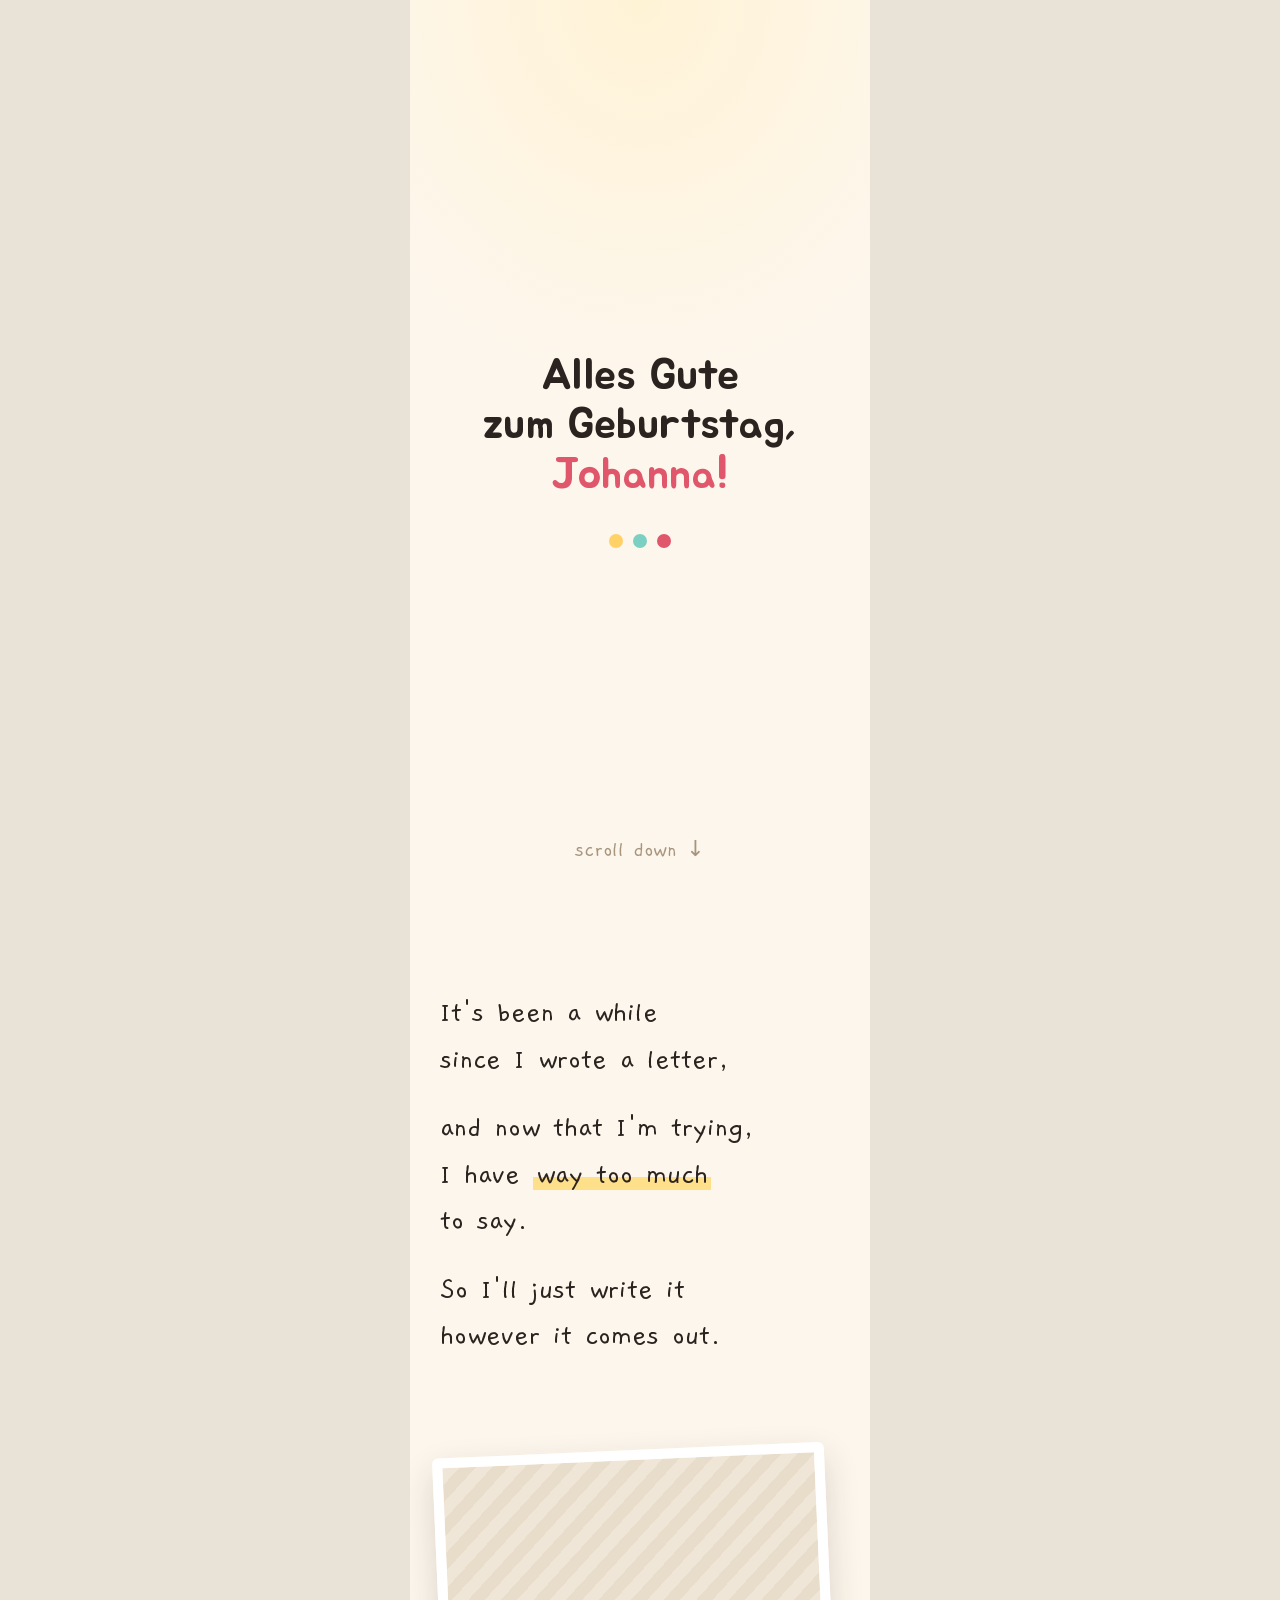
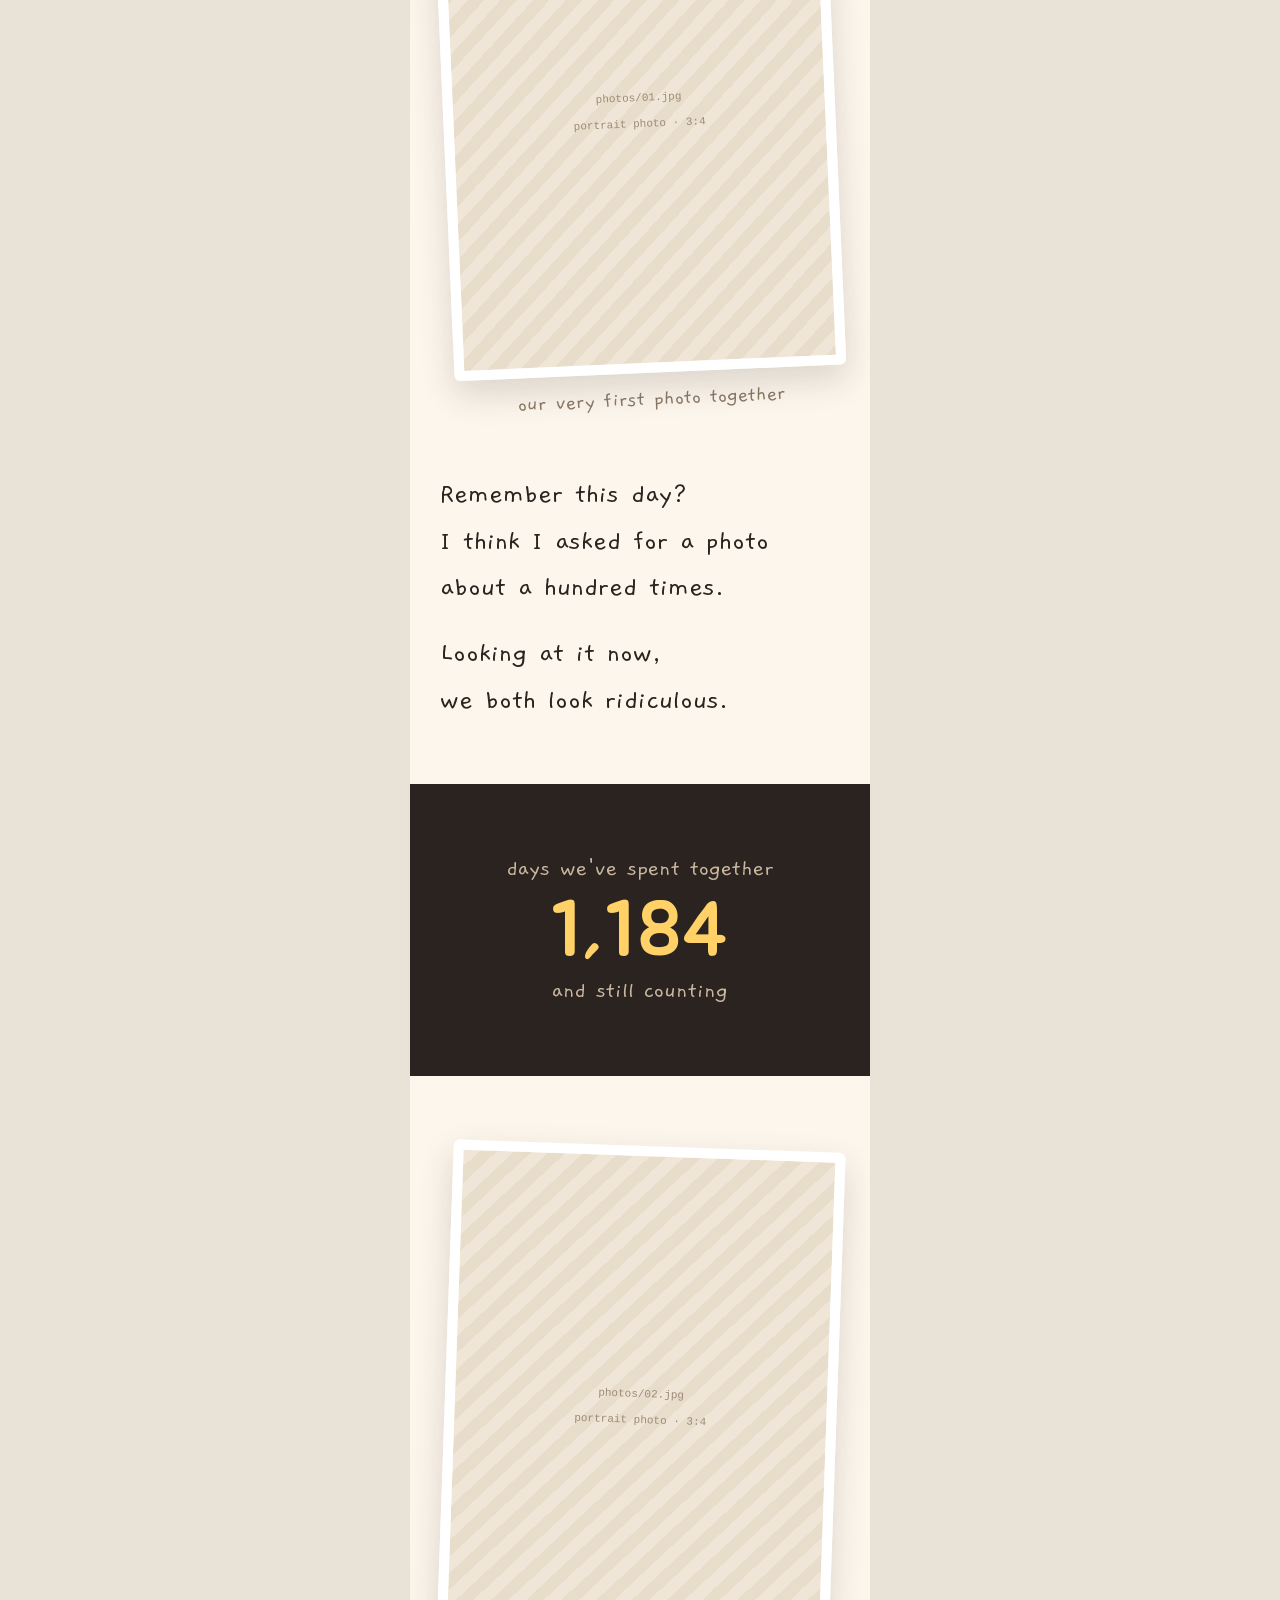
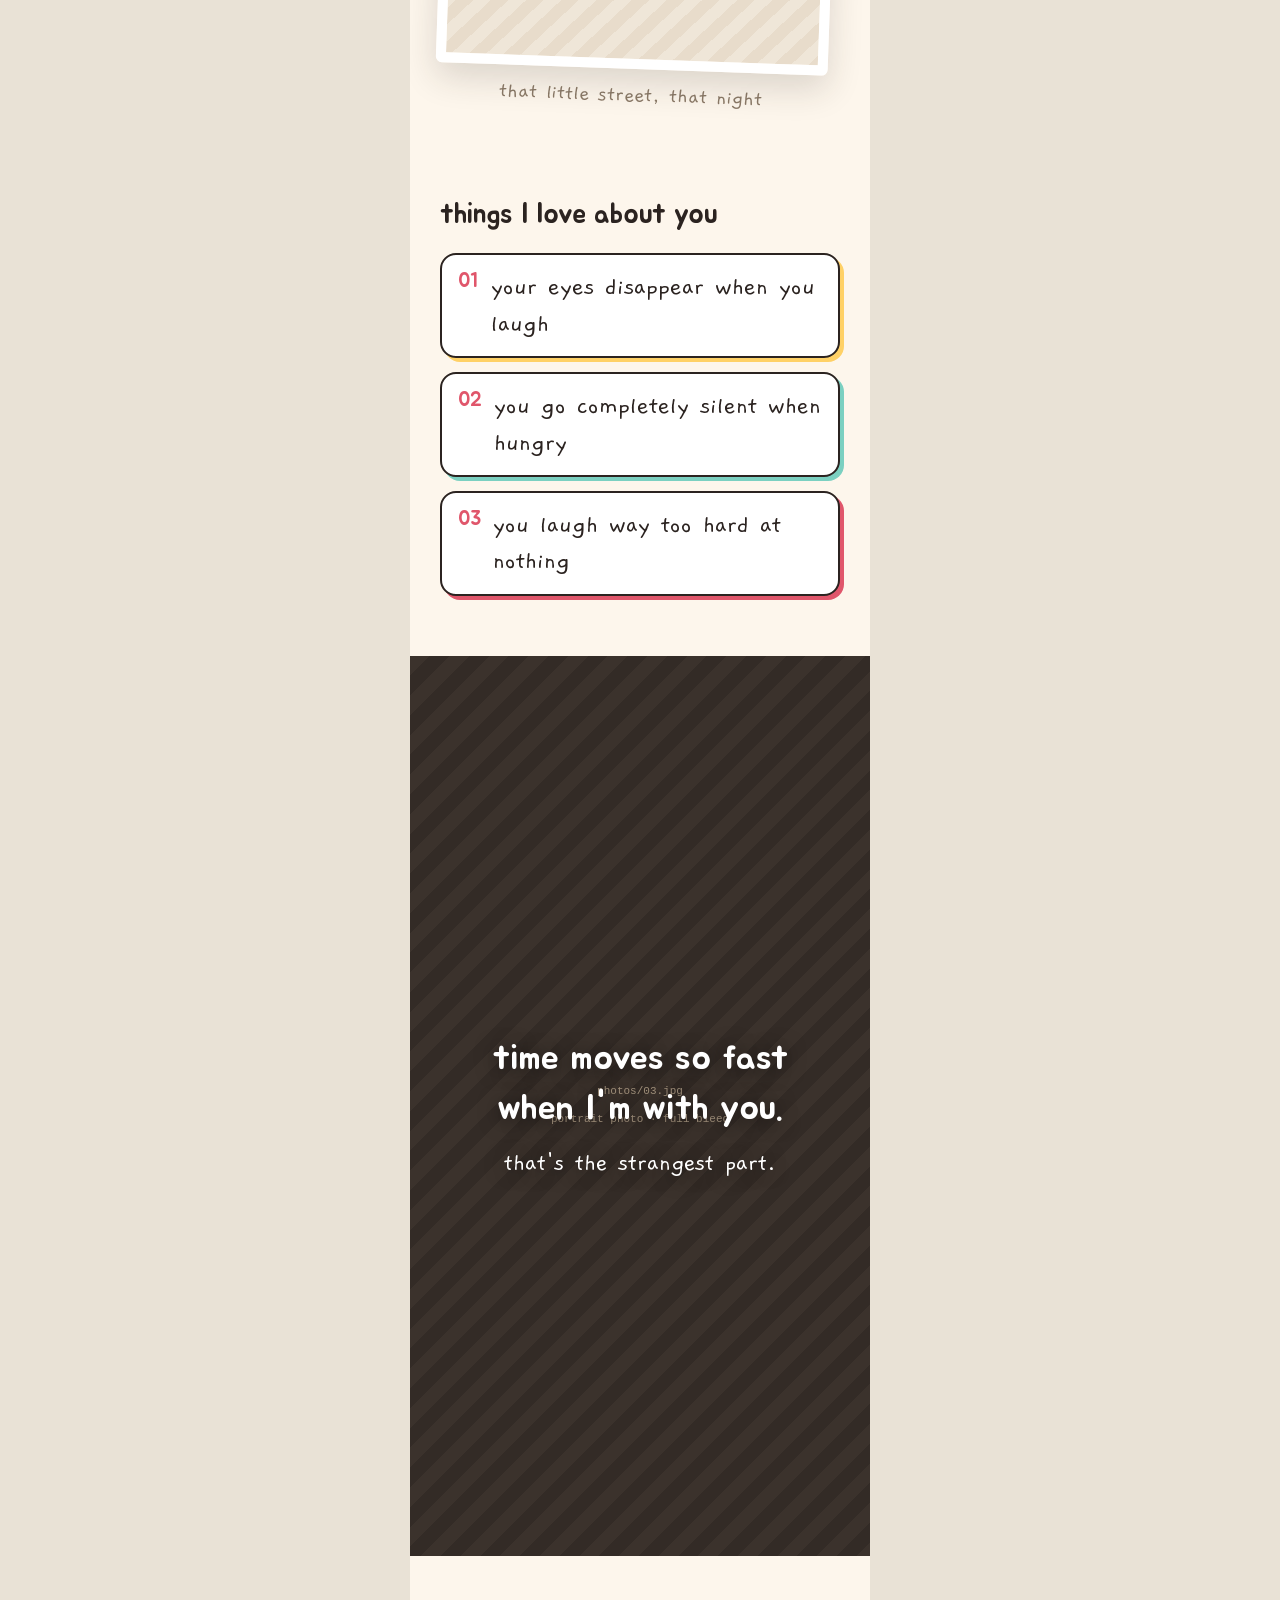
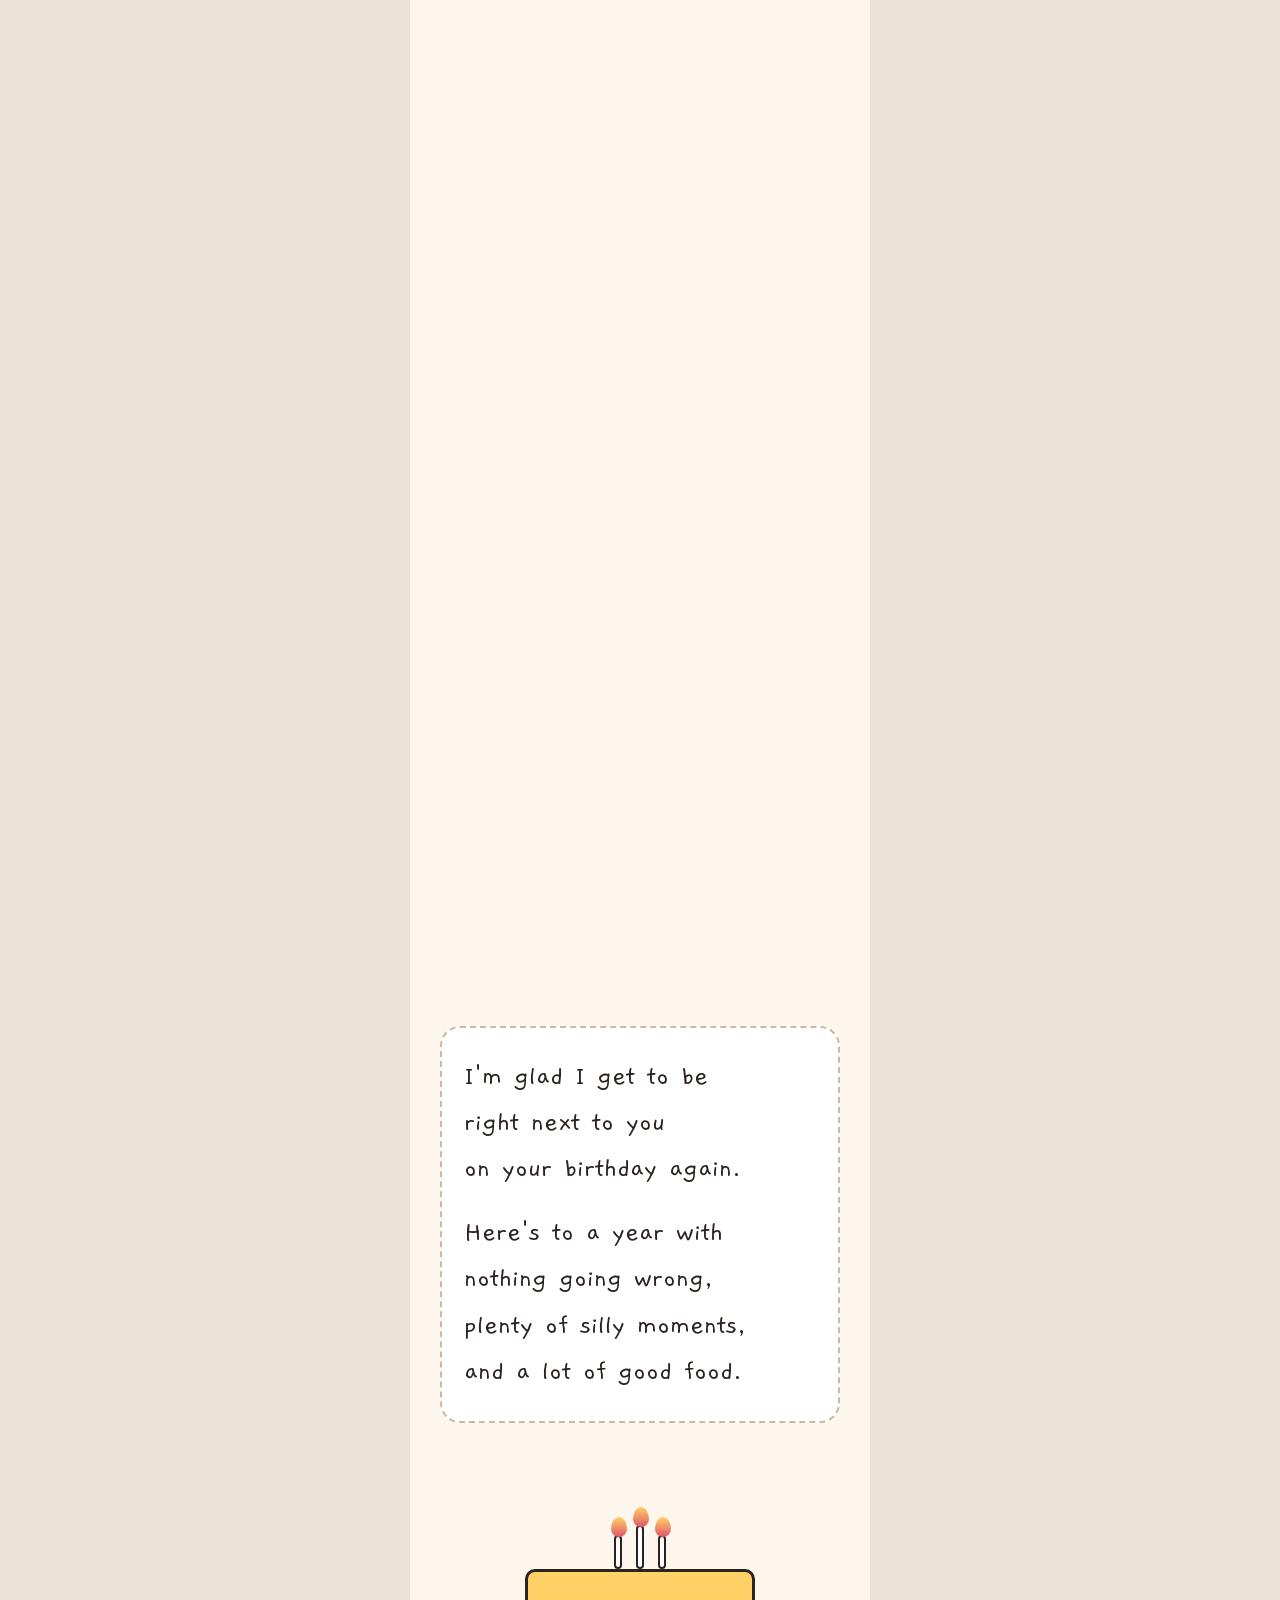
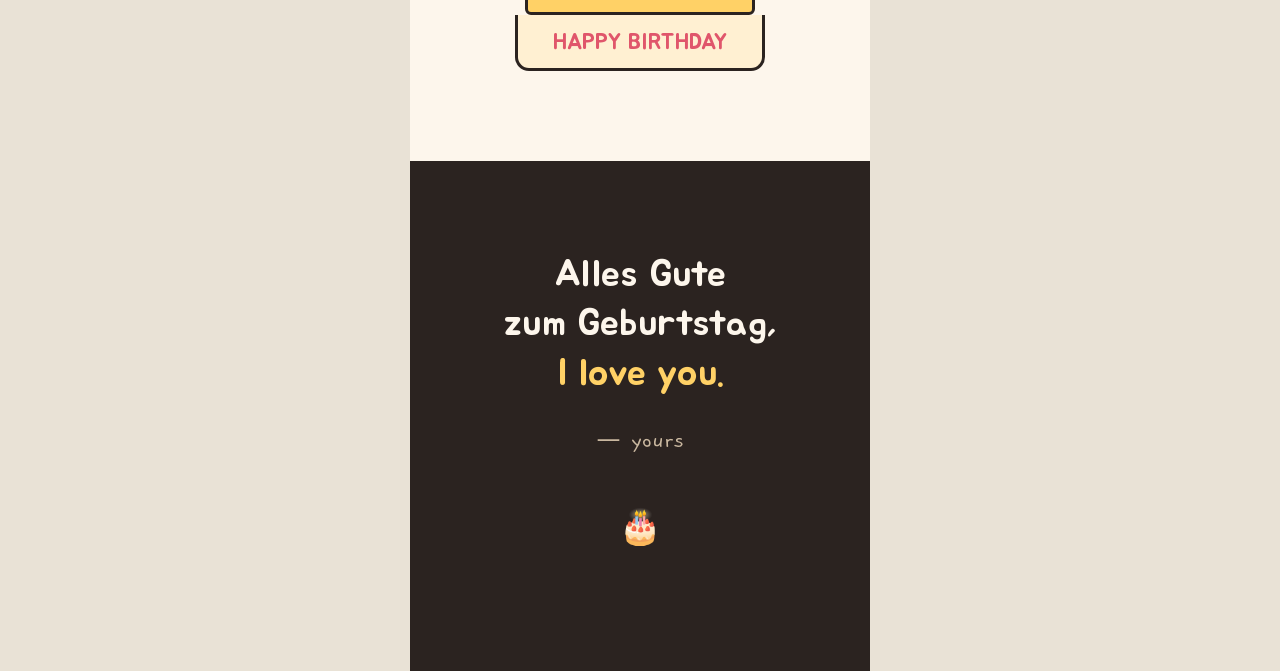
==== index.html @ d2bcd528 "first commit" ====
<!DOCTYPE html>
<html>
<head>
  <meta charset="utf-8">
  <title>Alles Gute zum Geburtstag, Johanna!</title>
  <style>
    * { margin: 0; padding: 0; box-sizing: border-box; }
    body { background: #fdf6ec; display: flex; align-items: center; justify-content: center; min-height: 100vh; font-family: -apple-system, BlinkMacSystemFont, sans-serif; }
    #__bundler_loading { position: fixed; bottom: 20px; right: 20px; font: 13px/1.4 -apple-system, BlinkMacSystemFont, sans-serif; color: #666; background: #fff; padding: 8px 14px; border-radius: 8px; box-shadow: 0 1px 4px rgba(0,0,0,0.12); z-index: 10000; }
    #__bundler_thumbnail { position: fixed; inset: 0; width: 100%; height: 100%; display: flex; align-items: center; justify-content: center; background: #fdf6ec; z-index: 9999; }
    #__bundler_thumbnail svg { width: 100%; height: 100%; object-fit: contain; }
    #__bundler_placeholder { color: #999; font-size: 14px; }
  </style>
  <noscript>
    <style>#__bundler_loading { display: none; }</style>
    <div style="position:fixed;bottom:12px;left:12px;font:13px/1.4 -apple-system,BlinkMacSystemFont,sans-serif;color:#999;background:rgba(255,255,255,0.9);padding:6px 12px;border-radius:6px;box-shadow:0 1px 4px rgba(0,0,0,0.08);z-index:10000;">
      This page requires JavaScript to display.
    </div>
  </noscript>
</head>
<body>
  <div id="__bundler_thumbnail">
  <svg viewBox="0 0 600 800" xmlns="http://www.w3.org/2000/svg">
    <rect width="600" height="800" fill="#fdf6ec"></rect>
    <rect x="175" y="300" width="250" height="60" rx="10" fill="#ffd166" stroke="#2b2320" stroke-width="10"></rect>
    <rect x="175" y="360" width="250" height="80" rx="14" fill="#fff0d2" stroke="#2b2320" stroke-width="10"></rect>
    <rect x="240" y="240" width="16" height="60" rx="8" fill="#fff" stroke="#2b2320" stroke-width="8"></rect>
    <rect x="292" y="220" width="16" height="80" rx="8" fill="#fff" stroke="#2b2320" stroke-width="8"></rect>
    <rect x="344" y="240" width="16" height="60" rx="8" fill="#fff" stroke="#2b2320" stroke-width="8"></rect>
    <circle cx="248" cy="222" r="14" fill="#e0566b"></circle>
    <circle cx="300" cy="202" r="14" fill="#e0566b"></circle>
    <circle cx="352" cy="222" r="14" fill="#e0566b"></circle>
  </svg>
</div>
  <div id="__bundler_loading">Unpacking...</div>

  <script>
    
document.addEventListener('DOMContentLoaded', async function() {
  const loading = document.getElementById('__bundler_loading');
  function setStatus(msg) { if (loading) loading.textContent = msg; }

  const FONT_MIME = /^(font[/]|application[/](x-)?font-|application[/]vnd\.ms-fontobject)/i;
  const MIME_TOKEN = /^[\w.+-]+[/][\w.+-]+$/;
  function toBase64(bytes) {
    let bin = '';
    for (let i = 0; i < bytes.length; i += 0x8000) {
      bin += String.fromCharCode.apply(null, bytes.subarray(i, i + 0x8000));
    }
    return btoa(bin);
  }

  // Error sink persists across replaceWith since it's on window, not the DOM.
  window.addEventListener('error', function(e) {
    // Failed resource loads (CSP-blocked links, scripts, images) fire plain
    // events at the element — warn only; real JS errors carry message/error.
    if (!e.message && !e.error && e.target && e.target !== window) {
      console.warn('[bundle] resource failed to load:',
        e.target.tagName, String(e.target.src || e.target.href || ''));
      return;
    }
    var p = document.body || document.documentElement;
    var d = document.getElementById('__bundler_err') || p.appendChild(document.createElement('div'));
    d.id = '__bundler_err';
    d.style.cssText = 'position:fixed;bottom:12px;left:12px;right:12px;font:12px/1.4 ui-monospace,monospace;background:#2a1215;color:#ff8a80;padding:10px 14px;border-radius:8px;border:1px solid #5c2b2e;z-index:99999;white-space:pre-wrap;max-height:40vh;overflow:auto';
    d.textContent = (d.textContent ? d.textContent + String.fromCharCode(10) : '') +
      '[bundle] ' + (e.message || e.type) +
      (e.filename ? ' (' + e.filename.slice(0, 60) + ':' + e.lineno + ')' : '');
  }, true);

  try {
    const manifestEl = document.querySelector('script[type="__bundler/manifest"]');
    const templateEl = document.querySelector('script[type="__bundler/template"]');
    if (!manifestEl || !templateEl) {
      setStatus('Error: missing bundle data');
      console.error('[bundler] Missing script tags — manifestEl:', !!manifestEl, 'templateEl:', !!templateEl);
      return;
    }

    const manifest = JSON.parse(manifestEl.textContent);
    let template = JSON.parse(templateEl.textContent);

    // Nested page bundles (iframe targets). Each ships ONCE, in the ROOT
    // document's manifest; frame srcs carry an about:blank#<uuid> marker
    // instead of a substitutable uuid. Every document mints the blobs for
    // its OWN frames — from local text at the root, or text obtained from
    // its DIRECT parent over the relay protocol below — so each frame
    // navigation stays same-origin with its initiator and a deduped page
    // loads at any depth on any host, including a file:// download's
    // opaque origins (where a blob minted by one document cannot be
    // navigated to by another).
    const pageOrderEl = document.querySelector('script[type="__bundler/page_order"]');
    const pageOrder = pageOrderEl ? JSON.parse(pageOrderEl.textContent) : [];
    const pageSet = new Set(pageOrder);
    const pageTexts = {};

    // ── Nested-page text protocol (parent-chain relay) ──
    // Page bundles ship once, in the ROOT document's manifest. Every
    // document mints the blobs for its OWN frames, obtaining page text
    // through a strict parent-chain relay: a document only ever SENDS to
    // its direct parent (which, for every document the publisher's own
    // runtime minted, is another publisher document) and only ACCEPTS
    // text from that direct parent; requests from below are honored only
    // for the document's own child frames, and the ROOT never sends
    // upward at all. That last rule is load-bearing: the artifact host's
    // frame-ancestors allows claude.ai (and friends) to frame an
    // artifact, so window.top can be a FOREIGN document — a top-addressed
    // protocol would hand page uuids to that ancestor and accept forged
    // "page text" from it, minting attacker HTML as an artifact-origin
    // blob document. The chain never touches the ancestor: requests stop
    // at the root, replies are origin-addressed per hop (never '*' when
    // an origin exists), and both directions are origin-gated (on https
    // a foreign sender's origin can never equal this document's; in
    // opaque contexts — file:// — everything serializes as 'null', where
    // an embedded EXTERNAL frame still fails the gate by carrying its
    // own real origin, and a sandboxed child of such a frame is excluded
    // by the own-child-frames check plus uuid unguessability). Shape is
    // deny-by-default: one request form, one reply form, no error
    // replies.
    // window.origin is the SERIALIZED SECURITY origin ('null' in opaque
    // contexts such as a sandboxed preview iframe) — location.origin is
    // computed from the URL and stays 'https://…' even when the document
    // is sandboxed, which would misgate every opaque chain.
    const OWN_TARGET = /^https?:[/][/]/.test(window.origin || '')
      ? window.origin
      : '*';
    function trustedOrigin(e) {
      if (e.origin === window.origin) return true; // https chains; opaque==opaque
      // file:// trees: Chrome serializes the file document's origin as
      // 'file://' while the blob: documents it mints serialize as 'null',
      // so the two legitimate shapes can never string-match — accept the
      // pair in both directions. https origins never serialize as either,
      // and sender identity (own child frame / direct parent) is checked
      // separately.
      return (
        (e.origin === 'null' &&
          (window.origin === 'file://' ||
            window.location.protocol === 'file:')) ||
        (/^file:/.test(e.origin) && window.origin === 'null')
      );
    }
    // Non-empty only in the root document (nested bundles ship an empty
    // island), so it doubles as the root marker: the root answers from
    // local text and treats a miss as authoritative — never relaying to
    // its (possibly foreign) parent.
    const isPageRoot = pageOrder.length > 0;
    const blobUrls = {};
    const resourceBlobs = {};
    const UUID_SHAPE = /^[0-9a-f]{8}-[0-9a-f]{4}-[0-9a-f]{4}-[0-9a-f]{4}-[0-9a-f]{12}$/;
    const pendingFrames = {}; // uuid -> [{el, frag}] awaiting text for own frames
    const pendingRelays = {}; // uuid -> [childWindow] awaiting text to pass down
    function mountPage(el, frag, text) {
      const pageBlob = new Blob([text], { type: 'text/html' });
      const u = URL.createObjectURL(pageBlob);
      resourceBlobs[u] = pageBlob;
      el.src = u + frag;
    }
    function deliverPage(uuid, text) {
      const frames = pendingFrames[uuid];
      delete pendingFrames[uuid];
      if (frames) for (const f of frames) mountPage(f.el, f.frag, text);
      const relays = pendingRelays[uuid];
      delete pendingRelays[uuid];
      if (relays) {
        for (const cw of relays) {
          try { cw.postMessage({ __bundler_page: uuid, __bundler_text: text }, OWN_TARGET); } catch (err) { /* gone */ }
        }
      }
    }
    function ownFrameWindows() {
      const out = [];
      for (const f of Array.from(document.querySelectorAll('iframe'))) {
        try { if (f.contentWindow) out.push(f.contentWindow); } catch (err) { /* detached */ }
      }
      return out;
    }
    window.addEventListener('message', function (e) {
      const d = e.data;
      if (!d || typeof d !== 'object' || !e.source) return;
      // Origin gate first; the structural checks below (own-child-frames
      // for requests, direct-parent + solicited-uuid for replies, the
      // root's never-relay rule) are what hold in fully opaque chains
      // where origin strings can't discriminate — a sandboxed root's
      // FOREIGN wrapper still fails all three even though both serialize
      // as real-vs-'null' rather than matching.
      if (!trustedOrigin(e)) return;
      if (typeof d.__bundler_need === 'string' && UUID_SHAPE.test(d.__bundler_need)) {
        // Requests are honored only for this document's own child frames.
        if (ownFrameWindows().indexOf(e.source) < 0) return;
        const uuid = d.__bundler_need;
        const text = pageTexts[uuid];
        if (typeof text === 'string') {
          try { e.source.postMessage({ __bundler_page: uuid, __bundler_text: text }, OWN_TARGET); } catch (err) { /* gone */ }
          return;
        }
        if (isPageRoot || window.parent === window) return; // authoritative miss
        const waiting = pendingRelays[uuid];
        if (waiting) {
          if (waiting.indexOf(e.source) < 0) waiting.push(e.source);
          return;
        }
        // Never-answered uuids would otherwise accumulate forever under a
        // request spray; past the cap (far above any real page count) new
        // relays are dropped rather than remembered.
        if (Object.keys(pendingRelays).length >= 128) return;
        pendingRelays[uuid] = [e.source];
        window.parent.postMessage({ __bundler_need: uuid }, OWN_TARGET);
      } else if (
        typeof d.__bundler_page === 'string' &&
        UUID_SHAPE.test(d.__bundler_page) &&
        typeof d.__bundler_text === 'string'
      ) {
        // The shape test is load-bearing beyond tidiness: the solicited
        // check below uses the in operator, which matches prototype keys
        // ('__proto__', 'constructor') — an unshaped key would reach
        // deliverPage and throw, painting the error banner.
        // Text is accepted only from the direct parent — the document
        // that minted this one.
        if (e.source !== window.parent || window.parent === window) return;
        if (!(d.__bundler_page in pendingFrames) && !(d.__bundler_page in pendingRelays)) return;
        deliverPage(d.__bundler_page, d.__bundler_text);
      }
    });

    const uuids = Object.keys(manifest);
    setStatus('Unpacking ' + uuids.length + ' assets...');

    await Promise.all(uuids.map(async (uuid) => {
      const entry = manifest[uuid];
      try {
        const binaryStr = atob(entry.data);
        const bytes = new Uint8Array(binaryStr.length);
        for (let i = 0; i < binaryStr.length; i++) bytes[i] = binaryStr.charCodeAt(i);

        let finalBytes = bytes;
        if (entry.compressed) {
          if (typeof DecompressionStream !== 'undefined') {
            const ds = new DecompressionStream('gzip');
            const writer = ds.writable.getWriter();
            const reader = ds.readable.getReader();
            writer.write(bytes);
            writer.close();
            const chunks = [];
            let totalLen = 0;
            while (true) {
              const { done, value } = await reader.read();
              if (done) break;
              chunks.push(value);
              totalLen += value.length;
            }
            finalBytes = new Uint8Array(totalLen);
            let offset = 0;
            for (const chunk of chunks) { finalBytes.set(chunk, offset); offset += chunk.length; }
          } else {
            console.warn('DecompressionStream not available, asset ' + uuid + ' may not render');
          }
        }

        if (pageSet.has(uuid)) {
          pageTexts[uuid] = new TextDecoder().decode(finalBytes);
          return;
        }
        if (FONT_MIME.test(entry.mime) && MIME_TOKEN.test(entry.mime)) {
          // Strict artifact hosts allow font-src data: but not blob:.
          blobUrls[uuid] = 'data:' + entry.mime + ';base64,' +
            (entry.compressed ? toBase64(finalBytes) : entry.data);
        } else {
          const blob = new Blob([finalBytes], { type: entry.mime });
          blobUrls[uuid] = URL.createObjectURL(blob);
          resourceBlobs[blobUrls[uuid]] = blob;
        }
      } catch (err) {
        console.error('Failed to decode asset ' + uuid + ':', err);
        const blob = new Blob([], { type: entry.mime });
        blobUrls[uuid] = URL.createObjectURL(blob);
        resourceBlobs[blobUrls[uuid]] = blob;
      }
    }));

    const extResEl = document.querySelector('script[type="__bundler/ext_resources"]');
    const extResources = extResEl ? JSON.parse(extResEl.textContent) : [];
    const resourceMap = {};
    for (const entry of extResources) {
      if (blobUrls[entry.uuid]) resourceMap[entry.id] = blobUrls[entry.uuid];
    }

    // Artifact-host CSP (connect-src 'self') refuses fetch() of blob: URLs —
    // consumers read these Blobs directly. Survives the swap like the error sink.
    window.__resourceBlobs = resourceBlobs;

    setStatus('Rendering...');
    // Page uuids have no blob here — they ride inside about:blank#<uuid>
    // frame markers the pass below resolves after the swap.
    for (const uuid of uuids) {
      if (pageSet.has(uuid)) continue;
      template = template.split(uuid).join(blobUrls[uuid]);
    }

    // Strip integrity + crossorigin — blob URLs from a file:// document inherit
    // a null origin, so crossorigin forces a CORS fetch that SRI then rejects.
    // The manifest bytes are ours; SRI protects against CDN compromise, not this.
    template = template.replace(/\s+integrity="[^"]*"/gi, '').replace(/\s+crossorigin="[^"]*"/gi, '');

    const resourceScript = '<script>window.__resources = ' +
      JSON.stringify(resourceMap).replace(/<\//g, '<\\/') +
      ';</' + 'script>';
    // Inject after <head> so the DOCTYPE stays first; prepending the script
    // would push the parser into quirks mode. DOMParser always emits a <head>
    // (synthesizing one if the source HTML omitted it) but may carry
    // attributes through, so match the full opening tag. slice() rather than
    // replace() keeps us clear of $-pattern substitution in resourceScript.
    const headOpen = template.match(/<head[^>]*>/i);
    if (headOpen) {
      const i = headOpen.index + headOpen[0].length;
      template = template.slice(0, i) + resourceScript + template.slice(i);
    }

    // Parse the template and swap the root element. Scripts inserted via
    // DOMParser/replaceWith are inert per spec — re-create each with
    // createElement so they execute, awaiting onload for src scripts to
    // preserve ordering (React before ReactDOM before Babel before text/babel).
    const doc = new DOMParser().parseFromString(template, 'text/html');
    document.documentElement.replaceWith(doc.documentElement);

    // Resolve page-frame markers: mint this document's own blob for each
    // framed page — from local text when this is the root, otherwise by
    // asking the direct parent over the relay protocol above. An
    // unanswered request leaves the frame on about:blank, the same
    // degraded state as a refused embed.
    {
      const MARKER = /^about:blank#([0-9a-f]{8}-[0-9a-f]{4}-[0-9a-f]{4}-[0-9a-f]{4}-[0-9a-f]{12})(#.*)?$/;
      const needed = [];
      for (const el of Array.from(document.querySelectorAll('iframe'))) {
        const m = MARKER.exec(el.getAttribute('src') || '');
        if (!m) continue;
        const text = pageTexts[m[1]];
        if (typeof text === 'string') {
          mountPage(el, m[2] || '', text);
        } else if (window.parent !== window && !isPageRoot) {
          const had = pendingFrames[m[1]];
          (pendingFrames[m[1]] = had || []).push({ el: el, frag: m[2] || '' });
          if (!had) needed.push(m[1]);
        }
      }
      for (const uuid of needed) {
        window.parent.postMessage({ __bundler_need: uuid }, OWN_TARGET);
      }
    }

    const dead = Array.from(document.scripts);
    for (const old of dead) {
      const s = document.createElement('script');
      for (const a of old.attributes) s.setAttribute(a.name, a.value);
      s.textContent = old.textContent;
      // text/babel scripts with a src: read and inline. transformScriptTags
      // does XHR against the src, but blob:null/ from a file:// origin is
      // silently dropped. Inlining makes it a plain inline babel script,
      // which transformScriptTags handles unconditionally.
      if ((s.type === 'text/babel' || s.type === 'text/jsx') && s.src) {
        const pre = resourceBlobs[s.src.split('#')[0]];
        s.textContent = pre ? await pre.text() : await (await fetch(s.src)).text();
        s.removeAttribute('src');
      }
      const p = s.src ? new Promise(function(r) { s.onload = s.onerror = r; }) : null;
      old.replaceWith(s);
      if (p) await p;
    }
    // Babel standalone auto-transforms type=text/babel on DOMContentLoaded,
    // which fired before we swapped the document. Trigger manually if present.
    if (window.Babel && typeof window.Babel.transformScriptTags === 'function') {
      window.Babel.transformScriptTags();
    }
  } catch (err) {
    setStatus('Error unpacking: ' + err.message);
    console.error('Bundle unpack error:', err);
  }
});

  </script>

  <script type="__bundler/manifest">
{"65309ad0-f05e-471f-8af8-ce088c40ea40":{"mime":"font/woff2","compressed":false,"data":"d09GMgABAAAAACyIAAsAAAAAS1QAACw5AAEAAAAAAAAAAAAAAAAAAAAAAAAAAAAABmAAgRIRCAqBjBzrDguBLgABNgIkA4E2BCAFgnwHIBtTOaOihtFemBB/eWDKbadgJpTknDhoDETjoG0oRywkd36P8QtrFDRs+8uyHZagR0gyO0Bz6zK3u1VROaLVbTAmSAyUKBUxCqWMyFeM91uMSlDfynr8kue/v9i57+f9ZpJoJ+AAk1Z3AsOimoAajxN5V7pKKd2LH4kFlf/bDh2ko1RKu6dHM0v2Ceig/g+AI2m3/wHEBvLQe7s4AEskCOSnS++29ZKpBP/UVU5rd3kqJCFLVii1oPP0P517LccFcgOF9xjMrf6Td0yuSVNg9C1QxlbcXod5dvsmHPhyhevuFUpKgSItFIqMIDYz61LA/5pW0j7Hcb6QkWMC+MrIBCVCtK9lT/dvbWptaEkbe8ZVWs0FjWZ3b0a7rrpxSNDQ2Bma5tFclLPWIaGMXUbEABtgA8AMDaChAWJmyBBuiCE2Om1bzhhjCoM9rzNa6b7o3vkIlFIm+YEAMgIzBwoAzpQ5AFxOviH4pWcB++UgEo6/UObawQI0s/bTajX7u/7u480OgPditcWOlrbBUpoo8G0HYnSgIyx+fYpPo3A0LT2jZG2VqfC0AVgbdu+isNdZpHA41H75LADwv//86x/fAECrv+QOoX+/krJSIE78puvA/m5/fuG2dWzUau0ZAPRHYL+cMQpt94WhwOeCzo7DN8Zb/036nvD9+K/PRG5UP1E/U3/mb49/8Nd3mTrd7/olBlaxacQgSZKdHpsQZpBiSj19Svm212BemkmsadHmKdqpHPrgFF9jL2/1oI5JfVI6FxlU6ZoQPV96ap/YLqq3t0NGe4Lj+t4ilIGqGEVkktrOd1klL2c8BHaK6dtWKbYxxiijPJ2zY/JS3U6HM0zD+wciqBg5CpxzOEaACNkrAHoQOIqSTEIYP2ZKcUHXGGF/ZwlK8YpMA2uaaispWXGvME6mCEEoedcXV8LKPybkDmHQrci1ZPJqrQs8OjzKhlAEQ9QBlY6AZYQm8SOUR2TsKhYhiVJHEictJyBCyOQRt1L7mq7Xx3QU5mhUwKppDnsOnjg2we7E0mjlHtdE2dU1hfZLqISlo1jAaL7wXuqA2X/SO17LFwJBi3SiwskAVfcyYzF2cDF+XuzY7UYS9jCZgHff9oj7uDP7zAxM2zSvhMcG//IkNA1ufkbf9vsU+CEjksu9xuMs+cIQE7ZqfxmaAraPKCYh2i+jo7YOCTqeSCsfwNe05cjgok6Ex1zQfb55v1iBSCGpOB1eVb25Z+ZA1C4WhU4eYtsSdaRWAWtB1lPrlQ1KmwroFAF/FWKD1S7KzQmre2teGMlveyzXapf/fw2JxYGV0MRtEvKrKIZPlgsCVtUCs1q1iDtDa6Tsxr5cS2hLymZkN2yszJ5CYBgo/X4dci4/5R0IZYcrCpxQDMMix5tY+x/I4Ded/xF5m8Ko8fKT760GYHJ8h/qbNeURo8eO3kc62P7NqONWNtZl5LPYabC6FsG3YRhqGsw1/N3GcimOEtGjezhEgy+39o40IFsPMVAvMWdGmRviam5aGyXJBO0JEgIhiHUwqG9PGyR4cRgKunPMSGLtBa/XKgN/iLOv9n+Yc5xlqg6HRDjnIYnFUCrwMPmpu49sBMvyxzQoYcPzsbBor6+TpGup7ePx+GtP7uWTnQ727cZIbunk6xUU54MDTB+qsJO/[base64]/blkk1vB4iaJA7MFAon1PBiD1/jsD6WKRPB1JYHHB1z7FezLYFho9A3Ky7d+GoRrOxfEbghiPsS/fbq/0AX8QmhH21BUF+XTVNVmczvFqwLnb3+1svpc+S42t57s2owGlLARivHs8CDx8KgpCAcfRPIEqBWEo5XKZpdarxpjwUHBJ7z5H1zV4gS/Bl7xGSedVwse40QXRsWTorR6PYMP5GBAPscGhg/7YiiYqmZLZ2t1dyir4KH/+eSINfwVS1WFg/OlG+tcmK1gWcMa7tQj5ZeEmBN67Y/xYhr1WC18g4Q6KDIIHRK/nj9GqqItGGQh/N7DEoXtJ15ij8zpEgVdWtxl5jXbf3Y9Fy57kgynGo9V/2FjKH3Rshqap/mAmloLL+S198mBQzIADeOw93rsK6fMkMgRN5/ISSvLamtMyzB4uflhQWarvFoG7wdR+g3jwXDuRGnKsYagSmeqsE1nBF7Heak8/ehdwvTcpUcZXJ3bqGciE7dhRRs5qGVYTRt40sYNGAd4Puvj3WGgKxpLjFdkpAFU4zdpIhKvMjgbYAlNYl9nXB0qtqRRr6bR/wfxpeV5uLhbyoDzXE0UAhZzSdjzoNl94/2aAyIejmekx03dcosFtHdM2cag1Td+99qquB7DVM6k/[base64]/3CwWM7xDxB4GnvKPQa+vRZiDS0622fa6iaYKAc4jsDOHrZct6pWkUZxcXFoP68gr3mkuKRA5W9h7WIl3YIwXh8vVTa+WEe2qCwVfZmhmf9TdPYRw5fwQrVb/SsE6KnBuYXk4MAiQnoy/jemkaIupc5tr8eqx5bf9Trb9khyPB0MHeeqG7fVgCQTEZdUKf/WqjQ1fqgG6HFstkyIg+oBKAGBLVwI1UQSL7yFU5t3wYk7QNS2Xn6b7ZhkmMzMCQkM6CHWdnWS68Sg9vbeL8awzh6b5GI5Ysao7zGtsZsLtHLk0MK0ZTVtgeOQPAEaMQNPLUdB+NYlSiUV7uGIVTyBfU1y/Bkg5NZOZuv2Aey9Av4uaggHU8G0z6f/XBwY2AFe/p1h3njgofYg0LPr77EgzkERmHCSFI266FduqpGGIYc5LxZTK4oxbO3BorxYgRjRTFlKWKDIzpIMYYgmYYWSFtGOyARuuOew6R4Pdz1I8kC4tY3S73mAYOJcuhKML04iUMdHt9luj4+YZONaiQgSL09JBkKkpYDCg9az+BsvYErYVErUIMpMf/yjzM8WTQHLanUu+vrnXYm3HIYk8SoFJYD16IuFRWkLLn1bQD7pemCUsNf1q5UnuIa3xfN9SyleBkGYzZSMgpJnLMZw94+BlpSKMBfUK/AiyetaZGxTxDiq67ZZNrYLOcjyuPPPnV6ZHC6TLzrpaCGV+BhDlfm40CrUNSLovUMZBzikw+iytvv2iQETu1Rk/66M4+0tgY7uHfT1ohIXgViAxmk0vGEKtT6uqJt0UdWvdLTMzfYVdK/QsHUE2b5VKuK2yiu3VcjL07rZzNEIaTaNKDiTY7UjdkEjQdPYxdL0S3PbrizPjWnq+lE8k9A1/fctn16sE4+VyMBK2jzd3uLRPVlTD7oRpuucbkPn9kQ/FYly0Vmc6IfiQZbRRgYt0O0sT8JIrnqJ5shY3oaZ7oj4UWDRDwRUT8WOdi5smvTe+AQwgvE+OlWtlik9/HcZDDPf7NwnjPDuH2NfvByFR55wUDso7v0ofHa80SBchjnP7yMnOzFpXm7tUO9G1yqnUfGj23m5vh+GK1mGzAqFuoJqdorQ4N/kZa2wFzaZBFPJW3sQ9KubLK6gJt8v19UBg6cylvdebeVCuQDVnIQWMKIJrWHqlO4EUPJaOGCYVY1+fA/H/i3Z2XRx0nCqJisJCUPa7rd8dt2NjN6aDq9RW/[base64]/I/oKWekc5l88j8mkADIMoRXtItUlfpbwkRc184YGVZO1UFMgtwaddcvruvXRQbfoL0W33TbjtgIX5XVNypOCE5NRddnKffXXyPR2JYXQ7nrc1uOqO3I4HGLcPBYj9UDQRJtM0kxRbMatM55xVEskvObaHHX53Uom1vQhDkaT/tcAdEeaF8aAUNCCPO58DJY1XIYLc5CGhxpLTxL2UrlMU4z6D3HN7Zzk/uss12p0F4YaSV6ezUBVOhb6P8/oFLaeL42+xjfT6dxqRGqfvx3kzf4Ni0Z3uQClxk0flRKa50+4T0tOLl5M3qAsEnJMOpzyTArW7wU2kNMC44QqfJXBCH4tK1pMV1DeBMxGtsee5CF+6Hz16Rk8rz1RW2TKlJoKOBdxuHm718LajDzPIDQ/DYzIVT/jlgpHXoyZFpKSQ088XEkn6l6uXnhY+z9ngh9rR/Yj9tQ6AXJkTygpUYLRTGjcDUZa089PKarILFNAx1Jd53JqHq6wWrkW7LdNwyJrFsnk9SD80ldF1c/l0hRiwHT+4W6UUE24rdvzigFUi55XwHURKjHL6V16FkodCb75k8AJi0dUUIKgDOelGxyNlK25SHyxM1XKa3X26PtIrEw/jb/yztyJn8/qk+axIek6KJXFy1mbniv56KXPKRkzMh8Rgsvi97OVy9S7FV9ROtxDgpLMZOAEgaeklY4QSGWzWXopoel7xu2CEx25PKb0yYZzOGdALQhJBOlT8HX+v/l/mDAMBLOWxm6FciXKITsfB7nqBDGBRD//F3ETjneLm3F8DfwyLZfFKILMafa9R7GQcjNp+DCj8jWNcAtJcfjZYrR4kqnbIspjNT3tCPMQjULa3YRg6ckENlxmOazOzpE9+HyK/WpGF9pOYCrYPoO1f4BIcWJj3qRMByUYUVWXhVTdOtBUvgYqPVG08nAwrNeRh9uM7Ov6kCRzvQktVvLswaqQ3BLx9BU/9wfixXqENIBVw+Zkj3SHo3XltqSrl3x4gCzqZMKpmit2VE+paBXAOo+s+7CsxMejhnMiJTbm2RrocRqzSbHnDHWwo3m+qxQKjNtKf2cMeX4uxt6pgCC9kFWEbKj1sM8hoWDeAN1uE1U39ts0wI8UeNPJqJIE/yp27DfzPQVx1+ZhZee1m6E7hKHTqILM6UrWzOegof9LyCo3IrJ/b1DOXpZFOWLdp1Rx+JwIYe3PC31S029y6JP/9sokfVkJnFj9nr1o7YL6KQwk5B6+WU9OvpuElbpbyVJN4tH0gVrO+P4FQZ4uhXmwQhjl2KITnWz5ipOsFP1R388VJekmLWEvUeeYt/oTKehGybSAMl/VNwQaNb8jgA50zvQh/[base64]/JGKm9gfHVD6MOlR0Oyam2sac1ZW6Fz8KgpyFfIYv2ObbTeWuOKDGAR7xZiWTeoxiQTwIlbPGXh6tjwK1/ca9aeisKqinrYCbUBpYHWBVz5GJpXpYn2R5zNXjpA2GLPliYv6l3sgQhx9iv9FtS8/N/l9iRfgoy+rKv7oiNbLWAQsy3h2jKHhy9FL3ELg/0NDQZICqgEcdcb1at91q1FOjjybOV5O+FyAFlyumVpM1Z4jycdTqXuyGQjsIEw8mDh0ymUvZwaWaTSWojG7RMH+2oJucmL46fQxXcpUp34XM8QXxuO9WN/ZEeT4Is8UBcUC7+hBpb0Cf+HbFOvI5RDFEKnXIjiC5Go3i/YYATj75xsBR5eoaSQufCTNfh8cRFIIi1G6YIRELcMP7LNO1egZQGhh5GFnIwnFAhm3GfcBST+TPMpVmkWhN0EUhEW3wcmwtsE4X8FbBqqu/e8X6L8Nc813YcQfAwxMc6nZCBI0aRQxCoKUCrsbIwlRQNHeeuLS3DQLqzM5GJyUmjDthFCW62MTtsxpAhCeUsoQR/ty/mqVj8zfeYbGWjgDgDI5xzjhrZsHSIiGLBD2YJzc8IhG6cCiAA0HmGgTFCKTCP2oiiQiaZNWzw0sjdvmJ4iSVRIJgVjGRNY4VeIJM5ym1JJq9ml3AucJpURpzEZy8SGbVSBEoGkGvTQK0CxCwHBdJGjrtkYnni8xBT4Nr5kfwikTZY6xiHnvtxWQlxE0XyDfc7/3pYj0NzwHGnEZBRlCop7P1xf1CTgCC6xSDDMJ293YyK5eNX/[base64]/u6r0R5JwnWjlx9bqsFZ4NSZ+8ynxmv3TKrtcvXJKefaewNzvyhS2Ksq2hyGiKNpVOlcG7cY2dd/3AX2rZzG+SGRKYbtjDE0u+ZlHoNcOBnUkC5PLPoSCBEV38xkQTn/4fT/twXVa/bFIj48GacYnQ0fb2/QFAhsZNmfTzOqjVEcHaOqVmlMaipRWtnzW+3G4jjxEtg1brbjGqs/25qhe3wcKCccmtimwRwroQQFiuZ2argMiQ2NggiFUEgYOAixkebDfogF0vXNNMSIcua3rkm/k5nUek7Z7PdTrK1trlAo4ECnK1LGNTqzMNBl6+uwFJljzJQuSVX5qDNRGAqRDviFosccNrIThCl3mfshLJBjdvYfcAS1r+5XWr7nE/A2CAk71mqZ1cR+H8rxiDsBqe3R5rroLV4/VCX9dyeA+tXj6FYmYVAoJtBdb147tmnCb/UKoLdIXaPvjQ8NrSk//wn0wXG3++LUJw54UWYdnnmK6XNpcq2uMKMlb+G5ycFpbqBs/8h5IQ1YzGMgOOMHEfTLJLrFaW2JnpFZQQBcQjFMZhPabICS26TiCLGgQNnmW1AsHD/PkkQhEBpkynN+aZBW78LjFfU1syZGn2JUBc9DJUzjNFp4bGN26bWYmwngUImrp/n8i8wjRu1SJ0Ut1bbejja/j6j68aBNU1VXwR6PLoJF2s15HVOHgYw6IPZLpWL1eorRN3FCfWgx+F/Zz3P2rCwFf6qdH6yzXf0/QdD1vrHZFLvVaONIQ5YafTlHZb1/a4HmmOLugRxf1wdOur0wHy5I1A7tdJKc00kMQcmS0YPDRqs0KeoSHej6wKFtnS164knrbs7qTGF/fX16Z3G96ANGl1WffyYAUqqqWstRo9/oJlr5cPaaJSU1FeLCzY9NJClWmYUxwvBlKgHEJqQFCzPPvSh1TtlETB3qjHcOYxXxhrobIGJgpaVfTi/scFsXP87oGImspAithWXpiyfhkeBvLRHkODtj5RoJIJULVOCPlpDTUtNMwpaQZR70S3JkqbDYC+Dq4o9L8EiiwlI/BKtTgxxhoWY+h5V+h+3sLvbwRjMxa52UnPrvzWyGnzGH0FoRUa70Y9jkl4u7hPWH/[base64]/FXdMwuqYxKlwCkCuiV7O+KVjxAr+DqqSpNxqGZpKrLENlNZVRY2gzLQtk2NHp3Suz+OTMUwB+nfuMRFObmHtblQ4wFUx7ppiF+vHZEPpaP753HJ6a5cRdweilPCPrFUuYvNeP6/R0Uw4ntLk7NqMPYMHjc/LlQO6WAMV+NcbP3E5wFiClawor2JXW+qgIAFl0GekDpfAu6GPd1QJGHG8OVLHlqy6H77YGxdRr5K0Mm97o4B4zy0xX0hiC1Ethm9Idv7zfp2nZpetfwmxzXkOJ3MHxUb/XYfJWVC+rcX0Mk400qf1v5z/[base64]/ixQobkeB+n/DOte8E/VjpzVywG+293zWHxTS7NgrJvdUw7ScYARRXPRL70W/ag1B6fIch8DV7n9ateBW63KMDszUjiU4wkblRHEGCqcQxyaUv3UmxXFF/jYMGDBeVyP0Qzxp0v0TV3zdw4/68Faxi4/jd9WVTwt9FFvnzTfqYaj2UAumO/8NLi/nGwM7puQmBjzY82gvxxVyQK84sCCm/YeccvuRjLTFy9DwrqhARSkn5/ni3Ubv9RdP5kdb/3hmHG0qdnPSHxme0xlG8tPnCTBu+TaD4XOp9vNriyK3H71t9dqBuNBpOj8PVUOySq/w8VJtE+z/TxriNNrxLJ0tGe0tbx8dvbo1DsmbeBgEYOIxRxp2L5tz4TNm3p82wmmldMng+0QlWaNzYNQ4VurnvT8Jbcbpsed9UsxaQPbxr1wKNXrBzXNdMpB7U8YDdfDgHTtIUn3NiDdj+d0lnCI5SkWVg+C4jyItfuD4/74AkFKsrKzHWSxir2BUfjkWkygLsKxNNENzbxZo0cq5tRhsgfhUrgsIDI+fLQkvO+p5mKUYT/Jj54fFm8aCNpchz+Lyl359qxlzosqQ6xPdO/ZxtU5n4FMci5shB92rvtXPqeoUETlg/HjedjWXTDWjMICwGIM/z5Qs0P+ipiMIFVmpvOYAal/3lyH6Bmeo0QDIKO4gcKBXZ0z0ERCbWTULd+NkgL8I4zxhHD7ueqSU75MvRxkjlH5OU4opDFPqGHJ1P7A4mEVIgkYom9KZCaGwJtqbpwpZLKkmwqQd79Bj0OXzamCCnAJCtKbgM0Ki5tmspVzno3oR4FnL6WBnIsKRpAp4r1A+gh5Ymu21eTDyGWX/5Zh1mgWPaEs+whG+iZAiTqcM9jNgqHLJJQ7PfLpELS4dr275nEEoI9HFGHaeCA1jCDXUFfdjDRDqxSL9TjMMYDLsYumQDjhqz8xNCIUEjh9pTL+fqgn3Ga/SPyqSfRr3QZbEQAYhRNyDu75GSF6/TD9vPmshEGulFWGBPqkQCDLdONi6ILVwemv+tmPdffKNRl2l6/[base64]/pGXqi0Z983GViHtrbJvGVV2pIiWTmOFPoXEVJSoftiyMAYbe4owRCAaTCYPOkYo7Qm5nT6lqemq2kwaGRHo0AdG4Jx4lKscPhxbpNG3kqSqykyY8tUuSbDlSCZ7/[base64]/[base64]/i/iDzhWNz2BCXddqpBRuKIB2vSaeUxtkGnSkSSkP4mSc3x2TNTOPjy4oMdhlK4ywb9Nx/3bUspiY1GMED4whk3fegcXfju4W6n7lq0aKlctrFjrXWjt00WXomnZdty+a/+lLiM3h7+KI9z83ODe7c9tf+qGe0wJvPTK+fd5aU6N2+mcHtkydjz6226q5dpnlXGd3g0GUnjv7uB8U/vbl8+Y7fTaxzOdN/ZH9WFcOp/HAyu9qBrBm5pXqRsO/iPlHfdHARVH4SQg1+DLKmn9+PK8N71c1hzvi4F2begL6+bfKN7IoagOm+EAKJGEfbswc/ji1BI9LDEjrMabgygdNEKeW2uRrgQWl19pVVaSfzdkxoPGaA89KSlW/4//0+x62fcUf36yKSaaDh0QmqtcKIjSOAZNfM3h/ygeEfu86BT69z71+1yykYTZQ+RI1KIeooA/txdoAsBMcEyjiLAJhc3r8Mw+n2nDJmtbXXmiEOS+WCepd142NkkM9G5yT7iVOzMaDQbCGg1EeXaCVlbTzsont2eBcobwshijMDGu7P/ETr8/H8eD3xe4gDi7d1IE4Ol9XXHnj8++D/pngy1x24X8j5C9TcLXaEqe2uNQOUW+QnLqYI9rzikHcsBDV1OnwoRrQaPUhn2hfI8I9KYghEZRgIWz9/rmPUBkuNVHBSRfTJCwi3GkCnmlXRjuqYbgoCwBWJwNBwnK9xTZH755Y31RriK4pnDIrdf3AaGOyjE/29vrFlCyf+tfaj0rmpk10rT7PQqguYIePC/8GO/QPkU6DzzcrOp6D4py8XLG/I+l8UvZZYm6yVNgVQ3vNtewa4eIjktvSASoeM7l32V0F197dYdba5oc5Kjz2vGqit+NOvH7QNMPVVpjePA6ifo5KM5Hwu/fLpUnMtwxNltNli3L4PjLbEBsTM5QmAUARLIt+wmBLGzd+CCkBTp8ObY0WFMd02/6YPZgCpX2WEq+TJ+uI/fnlwd9rac/hev9/Dl0bj8KGj03D++aW1nzw59TSTWzz6DliIfAaeyrs5siji9jdWvCEyq8e7Sn4vBXKrjrPcavblqboBodf2WcXthUKCfKje3nDASMapGP2tBUG+KdqyMqqhTvNTzZZN/+RaR9jLG99W4A/jv7+En4AI7Wh/NqW68/t3j5W6hz9IfCsLyXBaTicFNzjjLednkaqzVJ01MOzjHw51gZ5/VKWv0Z8NmlDBEUO+1giKDc3EiO0Gka1zA47yhNzgJPanTSejwOLk9pqaRotJpcshbYHgFimKMKbFJXozSYv/kcGo+P7mP+cHU6yGAdI+SrIo61iWxWBYS8JGSCJJKJ2uxTxDjIrhFY/a2Yp6pVsCzI73MR18QgO7CXKYDsmU9U1q7lplm2xmSrRGU8s0VMqBs4P99a4/DRiHERSQFfC9ICxckcrqG9gCA0jQVKgyYv3K/81CfmL+2zV7C2DE99UMjzQTU1yz9vEmeBJ6UGYT2f3KaSsf8GZZv/[base64]/[base64]/CAc9GYEpJwmgIAkGDTuOj+jMuoEKjRgOywmkagb2Uk0+dVyJYtWRerx55ltTCFStGVVWhdB5L9A2JbgZv0N+AIzt90/NneIELEtWlplqDECiRWJaAU2hYOxetyTz3IPihIG9oR1sYbX5iqoIAweySTJawjsiYLeuAHXbZwr/oBaid/Vp6ashOg0t65O1hWaUKh+nOraJFCwc7bbRs4ZQJ2zJR4eH2v0cPi9Pnq6VFavrylIgQG+GqC9uL0HaOE2+kLQZ5i9yB/icrPebTXbP5Fj5vJ00lJbaBQIrjUSCuD4EyFc8EYyEO0coIw5h4XXk3wtR4EQiIV8abfbh3vfUMLeuJnlRGO783CJ3KcYorg7M0cdlha/[base64]/9DIP6ppjdFfpYy1+YWGKIyCT4jVoGtfEzXV4lfLEpEZkWH7nezXQJQGVB13SgFm7g3PnxLvDJJ5BCGqlDbxYy4uISSOkhjSHqFQCpkiaPxYaP1BwzFW1R1w9zfNmOGa0rfnJYB+eq0QBOdM6fc/SRfS3QNSVA+GudkXE79DQy/Li/qEYajJfrdlcc2SVMGpXqQwy6AAJa9U+ncoGpoY2PqbGYisGSSatAjYEo1EkbRLYAOTpGDttiHFy/bSrMhjy0/+nnDriMmoCzeJKIHQHNKULY7h0ep/FkmY6jgIQnL2riJRXwR5qjNRSJRRFFyCjkVgBzT2Pa4C2lZTMK2JLJ4eCSOwYIvR2dg7HVEcJZApGa9bhLhZiThIwzSjyju3fQ3LhnHogIbuFG4MIEyjfFX1/9YNUMyvQxmU0dTdZmQgpwJfFXBCY8iemdRasJ7zBc94vqyF1pqJpj/ERgO1u1uWfWhwStqWu/LS+rA/preaHJf7sHwasKMfOrrpB6Ke/gm+GBLo2fDXOWtWhdqFlgV6ov/bdAy7ltBy+Vy8/5yJXoLnWe3isd1CwoFC27WXx8Td7+QPf4kLfl5h2ysX3mttmT1p/frpBbMXP1FogOx2aoQPpOmqp4WpQwON1+tGnO/JcjkMOnbL1sAfNP2vZq14bb3e1AZgbBayqn3sxKU5wAnfcyVgylTaYuDLlu/HMrKA4kjkH9+8xLSMyFELfnsCcANS81B2AI297DxwRKDVExdSFZWWP2HTh1O3fCeaQJhN4Kg327vaCtfe3tUQveve5bxTQ/0p0QCYGRjptqQR45dOvASnGiNfLs/oPJVceliG6i4+oBQmRu+/oMGYy4yyMOzuL2Anj+Rql1f04+qeGP7cAVsRbLhGD5DtqerEziG8zPu2jftPndGBRhiCc10I66g16XVf3FpFNMIGER2Dkjr0Sg66TRJDn494/rxdgWipPJSeZg0iL9ECQJkvCzzb8qLtNZcUpla5yJAD90y2zDvRVRY5Fe+bE8e0f6PM4Fzqrlit7Z3sTkjKHP4bsIReBu/fPfCj8Fb2iKoufMoXQg8/v8Ye6PTJyT458OrDvX3fY66mWtMCBrqj+w9okyNmA3vjp3//9aB1HgA+Lc6wwXWHd8SYZLkhqfPd19P08oML6eGJi3b6z2ef3PQ2VZ4ZY4+jjjjtoZxrqz8T64wTkUy01z3ojRWuOuVP52vgtmr50x5PIN8EeZts17z2wTsPA24b/DWdffQ9N9K3q/eLzxG99Y/xfk+M8thN/0YfvR+mcqQwW5FTfZw9R+gJBu5uNO919OwNIMq+GyCcDTfAwo1dROjufgNKI+cGjE6M5C6HoLcGuaZGkoj2elXq9FmSDeaOcPWy/1QOdJyrlwi50mXxqNQjHxkkTP4ZZ6OsLLJwQdXdsX2gASzs4TJyOOFOh7DUb9SbrEAHRXKMJ9hF/wUn3rQz1UA1hg1f9ZpWr0WUSHYJhuy0yHr0D0R6twcD9V1SVT/S6ZANW9XAKfiw/cH+/7MA"},"f1ac9b4e-200e-41ef-afdb-fdfed9823b04":{"mime":"font/woff2","compressed":false,"data":"[base64]/gyHHsiso/3fNSmy+DSxhe/f8kj8Qpj0gFKZjpzYwUNwNLMHAO78g5M27H63un0ri0UTjhYxYInRKmZxtO/vD/t/[base64]/o+963vS87nnN0+/p9bzoue256Tnt+afnSc9Dni7PXkCADtWBxOgokG11zQPm6lqLgNdJ50YDTl5NDrDNmwG0xgJEpjl3smRzFIfjGacrX/[base64]/0EI0FWYCM27k1h6fJJnL1JpZgkb2ECmNVgBFtcxi+EwMrv7IbLVYfwYN8xI75yIVl30JHwTiaCAnffKiUS+hcurZWtJz0YZNwYsIJi1y7DZtxXDe2FpdJLKxMWoC/7TEkloAiHKcKWRpghTqfhBzaSyGuMicXutaVzIRidCCWzXt57IQn5lncRHJiBA0ICHYF7zofD6fv//0l3zDeRUJXCi63Wfphgs++4dBOMMPm0zrhy4GByzGusT6ueF4WVCKzr3IwRD9s+nLiWkohFjHNsS/lg5gDzPXOsOLEq4xLGIvRRNpPbEpwsE4knjBBS8A5O627kMj+q2vLn4773U9pzcyCyYtJbIwTqsNgFo5QM8AGchUkvblfm9vYcU+ZZhE8wom9PUku74o+nTB5qK06pNg3mAOtWWqZ9Q3saxyKkHIGEeHBKtufAddPkeDx74k/y0WpEuNaVCnqIYQyFU+EdZ2bCKboKb+Yix5qYGnfGBnYNs3n/fjKdqCjgsr3sUxSFk6pgOc92pWvdrTrnSrDoJBNSWBtQX6jlaYjz2jxAiqDJg/sEx/zwQMIkhl79SSkmFQU8Yv/11osiGJIix+FUupMKjErtHgktUrXGD6AtPgQD94070uTr61wP1VMkUKaFK7twZcoh7FpPpTZIVjVYp4d+CClzKqyWpcaqrgOwJ5vxS8RgxWTDN8qS9AYvPYQaSlZ6G+XD6SjLvBeJtM3Syfu8Pg9yeihc+VbOk5Ar5JHtONyNhFENNJexef3dVHFWLc/[base64]/eo4BvmlW4X/6Vb9Y+CQcEe1zkIAngE4i3MEvFitxlZjuWdU/mxcNppjqZr7cfUrFwFzJ15g1TOJCtP52es58XRlckI0yKLHSk0Yoy1ly+6dtucAlCuCRFrXjKh5eEIzh19ERQ/gWRGCsSqyjwIm9NzyjiU/kAKJ0+VjaWRK/8lCxYtW/5QOQufXRIlXG2LjSYgj6JVFpOkZsmqYhFUFYaZ54QDXZWG6IjxChzSj7D2bWmiNN+tHD98BNAy1iJIiY+XEq2RcRHyW58weYYUBRih5o6kfF0lA0TypEGy722JWP4Bz/Ce1iSbBGL4GDI1AtH8BzMRNPkYu1Na2pZ/MkFRdZeuQgX+STCDvkj1XixVqdmRVfx4FuRkqOnYFhuNQtfdLgWq4ONWmqWRy8GI2XhmdyiCYqB3sleN4oKDEF5lkdbYyKNIf1LrALE1ixd8ARPSjlvPuwS1bGq21dJf4P0fpNrpODbE0O7GBojFkQWmxKsl5BWyZN89zKfJdO6qnn6WJd7aSbYzqKun3jQg/52dbmfIYGiLaWYdGVTwIOcb1qOyZe1QemJ/gbtOkvKrihThd137qi22fFl3I+xOdGjT/ztphR4dX354939ubVcAYOj+D3sA4f2UfzN+rdoQPzb5sMlj84fNinApl+8abAz02ZRQSKlPKOWVZ+n6Y1cFxfzL0siqP3fP/PSTGSYtfSbxF+zJ8/NfRfrtPJ6ZyvE2SbCm0jwUosqK4T5VrlGjVzssmt+qIIwhQjxDCgDKQVX+VtV/zeerGIFhMUj4RePPakmJ3upKm3r1tWf2VFUJz7hQzpX3Xmievc8zr+qPOJ2c//cwh0h70W3i6csXXa7nOzOeX/nAEeLRC/tZsuYprL4UVLgc2tre6gT5NCX1w2EK2y+sqcggGZqv4EiCeLr7xbbmHtpLEnW9V3v/17T2Hy/0T5exyM79aTRnraK/sarl4/tbv/vCwcZ74TPrR6YceVfAg+WoUqba6cAxHIm/miKf5QbFKA4/1IFDUPmTCytq6hZOjNEYji4V0NzrHqcgiU4rZ/W5c+tPJTqkSxaeILuMDijl25jNDAE6ylA6ht7FTB3DkhIMeZXO94eRTgt44g83tmxWs10pkqkyaqFd/cMxskOFbNdxQWzE48fqMsvrc/F4iUuwQGFPZ9suOL1zi4tGiR/JjfmhcsKW197n2RP7J1hjxxXROPr9zhmId4WOSROaLNF4sDznYRs+bPeys6gYBem2VwXh/1NjIAkZ0W0a20nUMJjykjrgwGnLZgn1PeZ/J+/vwRQidCw0mKKZouJ2WFmeWILHTzP2zUyCyjst8Wz2SP9swga29d7y8jFnY2BqDswhE5zxBL95CSycMdgbVHvbBeuHK15h67cp/FMWfQVbHsDMZqYhytrrqvPZFESxFDPu+rIewppjfjgyYHx+wc/FdQnvvbLJ6lInpeunaUbhxPJlN7w3YpfXmtmz6Vi5NwvDOuVDIG+G7mkNVRb+/Y6h+bRIf9KJVZIIVQLBwp0k1SJ5nV6BbZ0Q8feGWXZ3eFuz7OWLu7UU2k0GWSyyA/+drKeF24tDeThzc8P+Wmv/OYmOU/WMte61o6BWLRhfQeXVjKOfF0qXtwe+7trsSgvfOk9yzHfU/PSXL3P3Ei/vBvUYC6b8V+CNBttzHwXEWWKMhbfb//w9ZI8emGB1jClOcFcgrZG68fakrRVz/3wUoYrILG/[base64]/Rv61EPfwU/5Yfb/l65DxqYwe0PPry5e/syLB/6/iqtaEMfK8+0tesSwn0+Lx99Ngrq6xysG46b6Cf5k6Ao2Nc9FEvaKr+LZ+q3KeKhS/d1m2doT7SlPvs9TCFw1R4cuootoqNWVw8kKdk+i939Yae5JRQkFetDmDPM7I4AxMVCtXIk13yIOf4dPoLn9VSdZ9V5eftUaaqibbIqsr9UUVIUl7syUxJGVL5vbYYArWUSg8DPzb7hnmqOe7/j9mgxDv+BSlZaNJMW7+iKSe7o9ooyGWIjIEMDUmGCaMfg9lQiMzGTIFljrAVLCWpiaWLs9aGsLB5t7XQTpEkxgLhG0jGSZKWARjBSFBs9UJpUQguQFwVeonFKCaEe38Z6JYyDUm03sv4cQWlOryx4bBSfyOLCn+Gt/i+ahY8r72HUlI+c2aeB/pcEaHRuc52hdt6TFZeCIXLq9Vp0qRDxo5XOOvKQgLbWC4xYznPmQwNKA7Uea37FiYMuiHi2/u5v51Kny6XfQSf1KYC6fLumemo/7l+sahg9P6pQQfJHAAALyP18/9VRp3LPwU3yzdXtC0P2AkBcAiHiFFgZb4G6zD2Flr5tZ9rrPJfKIp04ARCXvLs0EMxBAYLeJrLO7bnBBMDg4mASSOA/gymQATZH08Cx92AG2EDNYBY4QK6QgJTmPMtX/6BikEmXVbPTfA9dbnlngGV00Y4u9dO5Ea3VGmOisQJmexaskA4aplEcDQzaYrPO/VDO3CUMkJVNzZXjNDzDf5uUJaCZX6uafUE55J7PuWX8CksFrZGez9UqtQGygQmyQOGeNvnA7NxymHU6s+gCD5+5PfX56fJIvlSDSRToJvb758AAAAAA"},"d1cc3d5f-ff84-4954-a851-f903fa301cb9":{"mime":"font/woff2","compressed":false,"data":"d09GMgABAAAAABDgAAsAAAAASWwAABCSAAEAAAAAAAAAAAAAAAAAAAAAAAAAAAAABmAAgVQRCAqBiWzsQQsyAAE2AiQDOgQgBYJ8ByAbzDlRlI9al+KrA9vURdi/qLTipulweUKZ0u/OCElmh3DOLnLJJRe5NGlTUbxo0IkVBjP2rGzOjM60wMSk8OxFGS8iM7Y3m315EWHmyJD7Iso0MC//7e3g+7YYv0LIlmaqeq2+rbsVYDyrTs59X2ITS4s4fv+b70kY4iMUtrWtDTUpLAQe3HH7emAXhLm5uP77udL+AqAClCjUzqlVncpWmeQlC/[base64]/Vo8jTolqYcNGu5J5jGl0bJG9N2ohVcW4UXKpqFOekRjz5p8uhKj64trdQOXD1rQ2VaueukW+Nr/csrqz19NavVQvgANrDhPd0VfT8vc9dKSrAE2RHGGLgyQEZWDIBuCIOsrIXiaoFU2led4xrnDVPk+CrIrzghVBkF4HxlxfgFKScGZX/esoTz5CD+6B4iepm1vbWDgGIqTz/nPTJ7YmpARSuB2lNwXBXIBSmKGKF0Go91OtYainXx2wWR5dMIdxMoxXOHw8CpGgMxIBJH80k6rjDez5rOVqNARRF56IRDRxyA768PnlAAAKc0KYfDAHj21lA5O/Co+wGZEMKsJFCLUH75iD6geqNpjTP7+p5HWFOR6QW3mwM5MQLU3VRM0Z1ksjvOogPXafFTScNsFmipSQT4ZhoiK0SkMlCRASghmYvw16jbAwJO4oRG7QBymB3d6jS//f8eMIOGxQmKZejAtVtXApO/BdAO6hYd7VXMBTmyvvcCQMsQtAN/ruZoz1QAgWwAWgz0/nU0qhdQH+WcLdO5oph6BKqoNFTEvHvUSwyqhdvaiAzICasV0KgNoAYNYQyHMnAFtEN2V9s6HU/U4JmZzMDiqMxwnHOwqnq46tOGEf4g/rKmXdI4Qcqn0kXx0kFU8egyCikKIQgkyDDSEugMjXisHWb5hUKqcc/AyhgoOdXg+z5DkRO6u7W77ZVKSwgDaFYFYJUo4edrMo5JM5X2BZEI+BGGXQCbrf8Rqppd8La92zUlgQZfLSQxpjEVKMiGTn6eCKO05/IoHqkGnm9Xeac04uGgUdzVet6yuDwEKdg9tWSgoI7UGoSeZYYIFGaCZHk23VMAfVIbSDULNNwMJc7dOOLjnJs20uwwq+j0AMlDLY1Qpxh/[base64]/cLjfx0IkYPSeSbgg2ZPNpgj51bLzbwc0Ach/HucM2KEDPpB7yXUd6UZxgjNE4yZMfPWr9kvUI/[base64]/jrrtaxzu9J5TVuVco5VzV/PPTDQFhVic9kVk/DTraiZGjiwAdAoqYkQ0n/Qb+ZA2OO2wEpV6h1HqSh9imxNUA5PD2EDGN+FIREsq5+cjXQFarC8X/IbliDT5MzekXSuFLhrhxAbtHlptO6QnROAx6WLJww50zAA0m8Nvl6/QIvrjOdyGalFSL38mr4Pn2YrEMCl6bMO271e6u6yr+GKn+2oGdjbVs16qBzznJmpmAAlXiFSyJ8gqQB/DiBp481s0DF8uz7DDXC1phCQEPPr0hpnicidmy/FVYvlVYEFmZE93ZrACDKw4fDG1zeiRAjkr25Z9ayLbPzqf4DoKe9wgqVGIBjcxCaFRecR9eyOubzasT1eBCxxv/[base64]/HjV9Z9asqrFiHj37iU5eoF093qXuP3wwFPqoMf+jJX33U3ce2MXRL/cct9jwpVUkthVlbWIlqIYhcgrCXT8nLNk9zNB2Z5Kicpsr5ZfG5oembFyf6OLIs7J+rPtAql0XIFI4yArI72AvXbtRuoManjYwnLCwaF1aR6RDJbi5a0TshJO0tZHa9N6YPMjWvtAhEevR5Y6qR1qm/vH7FItV/[base64]/5bcIPwom2ZeUxDwrAs09mXMZP0vi10VxfucYsIV4aYxfht2uR65iLiHdg8xA4N6sKLvp8YpAg61vaD4W5gts2tgTur9koqSPK31bXGamK0iH7SKGmJo/SMy4v3bqJghcQ6eQaySJ7oN/v6Wrs0q3akpE4m+1iRqdW9CskkopbJAkc5pmJF/ANS2DVeMxVxFTITr4HCveTwULaeRHHBXhpef3NiumcXWL+dOBf96pRptfKJyJwqKUKy/fd+6lk1Norr3YgdL9DO/kQfq6g1FEE+UR7DvdS8yVrq5FDRoaDWNXwY94idazgRoZ+WFNFi7kciffDBusUGyHx0xloY08tmBfvexAhRg5A/8TdoKLfoFkJnrg7lp7mZ/uKElIqt0G2dHkAU0gXFhc9emHKogo4CiueBAm6ikaxm9MwLHzhQWYmFDYwpFWwwE1FGa9SuKyQCdgoqX853qndmLlRCWJaywYnYvSntxIxdRRDGuDGsRzKt2RvdEVCnLyeAMTux+1eaLA6aq9MCfy3Jq0G3/BDpw4vG6C3GaPflLO6Be+Jrrh9RUpAwWZxoYEtfkcbSyvG6r0TPatVhQ/pgEBJtDIzjiMc3myMkMm3+yIQz5/aTTvqH8RVN7gecS2DeynETrE0B37SNcPGjVtjcL2jOKM+uhWv7HdqXM6aY0ccqBXdW+3iU9eyQsjMEZcY0cD4t54S5nzdJJBIZj4KBjTe1U1OZAKoTHekfhlP0xy55z8tnoNL7o3MnplBNsPP5OBPtf96OcYlRMp3vSKLxuAeo+pet4XDteL5m/LD7NiaY7MJTHyqxbqdK7zjbR00dgldfM5bIDD/uaE2cPAbEoeMT1JsKJt2cMUheXUspDQ6hXfK2mOCeZ+SZAQsmQeV1qMK15JMNMOTVeltuxdvqXNIdmWE4Ds9bt2vquponrtcziIxXMeb38FUdG/floG0QNtRUNP5B3Gjtf762QsZqpFzhE85CdJR3TMBu1RjZC43jId34FpM/jFs8IZwTHDIU3UzRJEi3EJyJM6yhjIyYvE7Vhw/7nZ9NRiGKNhRbhGfUdNxuHFGhokDSc+UHkIwIfE7m2SPlZw1ukGvenKBIC1rrjljZQxH4Bdg/lpPaQzBcCIgsRJXJYH8mEBtJfRDV9y8t1W9umkM++s4kAAGWv7r6ns0rke9CL1B5R01YGjknUj+g929RNR8PsfHrul5vbq6rcEDE01o/8LGHnS203FV7KXszDIj13Urb8YJVUjy7Ii/tMth7S8bb1llW4v4uIXXytH1r63ryMk/nuqOQcOnFgivaZaWuZ7StQHRyVabxkq0QtGW69+pFxi5swLftfRlz4j71V23hgGJmm7BZUAAK9aMT5XTNXG2qeinyhkKQAgGVZvRw7L/6hKKvfO84pL0xpgGSeBhkOOxGN0ARBsVQtmsfboSKofvDNGJZjhZAbykXi1JY2OwNRZHxE8/LxLoQ6OEEfMQILjurMMaeoDYVYKo9ZiHW/81FI0vpMLDJtJ7tFnkdMPZvKtUE2ZcRwJMrn5lgK1nrRR9j+CcFqZESNV/neYetaUFTBc8VaFE3/KWtz8MLfnC7ac22cemM801uyXzbZwv2tkrChVoJyBeat1lNE7KoQKlWmno29ICKmnhXKbW8xkLirkQHckoZfntu/Jjp3qF+H/JiS9d41i9JP53/CMO/W81x2TLqN6m7Tjjrxt5tz5BQpxUhsFtYfu1RA9Ly1+emzrE1e1GkpHwOYB4r6RyzCLg+BBGiMJFPdwJYwd4Z8XrZHxzuRYjc0bOuu2UWooLolNscQjKeLiKYN7OZFhofIKTogz0NXQlMmKMaeuW4bj2i7waqqmJdFY49m/eA3wTem2ienOs3nZ0olVyDDP3qq+CyNipfectys6dl0PRSa22utIMIXXJ3wEXVLiSpKWVUPIt009H/rAhVNLSOihjz5ueht8kQeOxXJzGExkrx9eqKdmlqj+Za5bXq1SQRRRIKAIS0BpMY19bxmXC/DVVCCnAjS/XyzxXweE3PUUatLyN/z+3uT1d4XkIf5AwAADr9bcxsAACQPVg2/9SbCxOnLAAAO0L+y/7zjmZIa9DbsEh9zh/RxAKhDoI16BSzJtyBar33pRGzTG02jMoliTc38nNRLQHiU9DEKAjMwgGI/s41698FwCojg4HAaKODZ4QzIB+vsWeDOYTgETlCDuWybEqy8PQGYZdE5OK4nKAjcZKpGs1m8iOmRD5rwvBdemMMzq1IbZoChBoqZzvoslgeG39K1OObwaI5r/DXwQgsEQeGEFS1g/aYgqPksYi8wSrUxat5TWkriRwk/Dt7fQnHLCXAziUUOgiJggULQ/Y1H8mh64roYoho78RyWm/oLLs/hRdXcQhI6Rg78zb/yckcA"},"fc9b22d8-a082-4bb7-b118-15dff555857f":{"mime":"font/woff2","compressed":false,"data":"[base64]/MskTGJSzQdC9PiOAvoWTGXiU2EKbJ+9BUyYOs6vsLs2TtLgakL+MfDuWrGZmxgd49IyBPmQRhAEmZrW0t0kDRHUHiwB8I8/P/71er7u7hF8dJMEqFTyp37/si7b0zfzJr8+Zh5dMmrDbG2ZxOWKGUb1SqhTcU8WZJI20aI9AiRUolbKqEkILaQ4aZvrBrH1NeAdEizE9+8ooFSXsoFbJJJdQEIgOMrAaiW8aSYB1gQg/cIVASuaNR4tAV2gfCnk/7j/4a/4r/AxWA8bOsJLaVbmJLGCCOQ1N6atSrmpxarL0p9nzn/zvlfB/VBazAymDvYMDh6sHGwbbDz//8B4QD9+yWt9cEcvl+FWTlZjuiv0W+iX0Y/jB6M7om+Hr03ejegvEG6USGopzu0CJvZSO8m9Bd4N2NJeu2C8FBrDt8NgVgGz9BWTfMe3wRfWkbhDD3V2CWp+2P1rUr1sO4kOjWnQo9NVKdt0lp17/[base64]/XVBJVy6piyH8QCtpIaj2Naj8gwHiDmh2YfrBggkEMIPY15GNaunB/9rxgZSVwcEUkAvWTAuM/VT4WMDX+qZWRVpuYlM8ISAP4G0jIFo4PyTY8kKWChmuekmwcas33mKCS5uHKkmvEaQOgYwJvFmHrklnHJPBJLESjtgkHVJbLJjTmvMDWQxzGv+y7kmewkpdgGZ3Kwjut/KUWOUzni9tF3HeOtliC5KZQAMjROtwYwJOp+CGPuIItuEGOif/92GW89HOI5U1EAfO0uVtBKiZ9Yby0lyHP0zbsppTIxHFGekGZWpIJCIYpXEFEufAJiqKgwtYVA6r9roBD/iqvWcsn0skxliNqYcjG4vv9Z+nC6UVdK4AkxJmKZ112Hi0pMS/fc8XwJ/l5fu9+VwkPy/kHnhUPFJYlHJzfS+UsIn6F9Cd1OXY+8lrGrOsb8o/HpxD90y8k5wbGLVHJ5pk8T4/a2EUksFMW3lkkDxZD0cV7oiNNGtI6eEtUsx9m2nn3HJAHFOs6hYVy7rrpq5NLIQ/IFQqtiqP6hVRi/vyP73gKY/dYZv/TmjQ3qQsvTsmNk6r5XYW2vF/S1OcqVK+8WwCAzYnn51F0Bn6fH4SsWRR6jVrxtxHjeCsllfybIPkveEeD9L3BX9Btja23fUQfhoKh1Yj0s35260lNl03Ezp171z0VafslaSjXR1IbfaB0nW8tzwHbr9UcqbfodIZTKPt/aBWCJSXRBEgkiVBzE4kca8xa1vQS1UQoG8vsNs+oMoSuRXEtQl8qghCVbXZlMbpaV3Ln4t6qUZJkp2YEQbxNGNuGptEQwP3bh5Nxg1PLQ6CsgJI1NVDUjLRjstfKwQ3h/VnTCO32lzv9Xid7vAls4fyz3Z3Ictd++v3p0WGvVXns2XN3Zfau8FrUuQ+sz7LOiamzJWrKgeLhoETnIgGx9a+fES8qSxB++tIqr0bFYKFyuh1L6Qd/hD6pDGEGQDP/NKqxDOUjpgNARJHvivq8YNRF2Zf1DO7SAEwZGIqtsoq7FQnChl1XlE37rZPfLQ58gxcWISJjnijGBGEzeJDgC6uVFmeoFpRm+0piL3aNtRugYXsThgxDKu56iKx0IeSFkMi0Tb8uWW6tg2II6i61vH+XAjqrNmbttoYxnEYEFo7omTf1iLekzbgmEZ/B5WZ5lx3uf1gqKVWB9+IaYomluwpbmXUuk/[base64]/bMGSiCO+DiKRni0kBJxxPJFh8VfL7ga7u9p+fqrZpuVv5HJq97o4tK3sXGghMDiSXUL7x/AuM5VEGt65mmc9r6PTHuhP+xWB1juvrSJiusek6ZL7iwZN4I9KlZ3zk3+2L0qEKnt2vTE/nUqADA983k/oEZfk/cjV2sr7kAClZktegeeGVLV3Z/2JXghRUJirPSsQyosdy10I/nVAwEW2clPsPbHnxljvM771uju1wNXbJqSDcv9CmQ5Bo646YCm2Z//fNb69tXRaO3D9VuRygk37ipo7kva6zoE9eTkCA9S1yWUPDCKej5wkxtlF6EiOiPPDVCxeNSyISU1++Itzrs3zKKrrnlHIDkKW3xF/xmOuWLJyGW3s5gled5V3W2rEZ1g2ASDhp7CAWv8KBWc2tuBGgWeEi8EyrVUfno+RXPWcIcgp2np1emhPRcKCghe055C0TYDAXWj2aAsuxmgR1D2c4Gz1RlVrIiIJBKZFbKqKO2ZtVxMFoRWeXwPdv/lZHRfTBEzPQxJ54Qxt2D7DCSvBWBOxOwORtt6YpJC93JOBFlAN2ArbnGAiwcPkp2GRhzlmpNwqjnncoe7inBaqgMimjaIyQsMD5FHcEGeh94uTZ4pGzuWmg4e0U6DVW4KkuXmK1Scr6UUdZqHyrq0iqIwDUVyJe1PQfizr2cL4vUPPg2DE5/v1FAgy8oUI2nTx1E+pI7fs7BrdMaUs9SaAiLGkzZizf1Hw6JWM6vQ7ThTFnsKMXPZVK4XsikTmpAg/bzElolWVdwI719oXSxjORaHTSgVCi09vU4GotiMmObnW4cQ2sVhfQLEH3Yupw9oySBET8/u3yQMOZYIqQTREJcKXOL5VJ1oZ4jcd1tPiLHoyVQbArgWWA/UhjP2aU97eO4bKjl9AVrxGI/6bk4VeEIzAjQHfggRKTfshD2lgO1rwjmzdr1zz+aGBvGeMC5685Njk+ZvzVzUMFXIpRc//BaPaW/FAeruN14Lh4+25x29/JI+6tZXt3F07CE431q+vV4Z1WUUk8bCXh4nTtWzWbpnhsrOhfqFVeKERiqFjmH+mYdqBOn9y+U5d9lEmTU6XeFUTVDUAbT/J0kYqi262SN0eWPcPCboIF7v/b8hbmD7KHdoRAUrBD5tb8Yk3Pu0HOxhNmS8huUNaDCbZOMyrjYpwFWwye8+FU7EaSSFzProVWfW9mvuIq2i/vPTWwIU5t5486oerTOQsvO3XayqX/hSvWf6XEPGwul4jARe8iPjGpNLQSPGjKbJc6BidrrnQoj21P8agY1rVWlrGTHe/7LZ++o3U0NtPbwPOCr/fvXynrUi3RMZpvnsDEnqJ9q5zyMuzbA9BtFeb9WVNh+rZX7R48+70uf+kuiFqK2xtu1jdX/7Wy9Vy+pUza3nuwT3605W3TWPsAl7Yjs0ToUlwr+U4vlWm2fwBexaIPPuFE0UBRvxXTHmpknGWqI+pypta/oOuqZvNNSsByZMZSCNgwbEQSL8+dmkBskcb2jbM9TC+DOa2AhhFwlMjFvhVkA1zX0Kw6t2YVsSqU9I+pnSetA2YXTCYZrnGAESaH/9z/epW6im4sqKLpsQ+/dVqvh6MekempA87VF7e9XGtGqi3ss2Pr1LVO0HrmeshcG+VbaQLuTr+n+nvjNO+oob5flyJNfBA71uWnWKIzWm6maMl4zJWg43LbSOTTf9H8XHPhEkqyX35e0zDMVI9uzZ2+O/yZSbnU6me1col6zD5ad3qsOadpmhZj3YsihX0csh8mB822dddpkrdnhTPm/vHmheu7priCtk1faUD6f6dQyRzEGGZ0ihx/6KiMOu1poiw6M6SMJAXvW8ewgSvyKb2ayAeAWh+BY1IyiHhZGeGbQs++jAUZNE/F6BdzlVOmf6OkkKezjKXZhRNIJBHHJGVEY0FJYBrjzW0pm0qmxs+s2OKWGaMvRYB3WOtmi4Os6SEA9Q7WpFZjXtIz9K8iLHE8D/8blK7oFq0fmHmy3ou0nEaxpFKNUS3r7prCoM1eJ6hZnLJp8WUFRtHHfsZaBqjkYGMCsaeW5p3bjE0jFBHfJbD027zBDQJbQwcx0rQiWK822dxSjoYn//+9+SLdRyRX8TJyFGtkE4LC//XHKMUYTURRk6s01uOry8lEDbuJB2X2qNLK/G5CS87wxDSxrNy+lsQSTCy3+JKrWhJme7TyHrpoBjJhFGE09fnScid40M8bAmM3Wtb7zrxiHJ307qq8LI7lh4jlL9K/IxX/vkvnFg3FhjuYOvNTT9/0poJK30H5LJoSPq/6PoS4ob2BMf878vD8anAKBOoJd6HlwefwASSTHIMk1EA45p85qE33gSox3RswBnsZD3DMgCDCoNlJFwwNqDInitB032RA9GnlVZLDN6D8hjXA+OqVjIHyC2SKd1aVUpf/wOLdotLonOtHWeDrEsFCs3xMKW8sYbZozhkuaXRl8mV5MFGkVyickF2R4Rhmq6gqVAHps99M+yBZq+yiSjTTEuWcQs5neYN+jEdVZqdVXx5cJqTW8pZCtQnoiJRTZ//oLEEtrHxJKSbIkg4huis1WurEKA8R7Zfz9gAQ=="},"9c32c2cd-9b38-4333-8b10-25d2b17d27a9":{"mime":"font/woff2","compressed":false,"data":"d09GMgABAAAAAAq4AAsAAAAAGDQAAApsAAEAAAAAAAAAAAAAAAAAAAAAAAAAAAAABmAAZBEICqhcoBALFgABNgIkAx4EIAWCfAcgGw8TUZRrVg7yIzG2UbEfYGWXX0lFOtOPuNm/pEnraQperAVmzGB2YuVMORXOlBOx77rdFzHZvHOfiU02DhyyZj9AB0gSW9vaUPtx7wJHUBBmAN/jif2amBRK2s70nd7pfgLzDWw/v+bqHyqNOE2FkAidUv7eR+7dTf/K3XDbhh1DtKllQiKkScI0FErzTqREkoaGN0qmhEYImYbKmOXCMXNasHA0jh9BgQi16BSgAPBcWwgoJa1JeAQWY0AWhOBAI0eMcuBBcF87Bf/ZzeFv/Df8rMVU0ydhI9KBhDQCBo4SktIJlJB/4MxtyLwWfC382ujXdrx28LVTursBwA272e4P537IfZ+7O3d8bn9uKyCAggDFlMwqUsXAnlTHS3eR3xiSCEjY2ei7LzDQVm7bm273Xz3z+PjAEHrl+Hl18fTo5/[base64]/F6X0nLSAW7c0FAxm7Bo+EwUCaSbnqDGSb/6akqvlk52U6neo39hO0+ikAWZ77QA6VywwKOs1aLXBMDvqOsOZTDb7U1KN5k6rbmGur6oPEHLTzU88ekoyvuB1qQSbarqwgrAOk5dQhJYS4R6/[base64]/pIRAaixFN9TtL5d9NVUx0zE5AptwrQto0XQsmAQKs+jHdQfWp/[base64]/kpBXeDD+9kHcIozXvAr7HaH7eZr5R8EraoKka04FCP29EF2mhLHRGMjgN7DUCvNQ0kW3fU/S1TnP91jS0T37w03Mj+/cXopXiRzJ/6+QtolBdsjvX5S4h/S4xiB+c7kXK+uKp+9fQz4uRauxy5KLLpVaCn3c6dskbiJxE4r/8NjhHzmAhNMLobdX+Dw3SUONeIJVEU7Fp/gS88j3KJhg36bVCUSISMi95kFdo4+J7fZKF1elgjHU07NKN7U52iEkNU7RxRqLPt/nvdI5GYDvwhPbj1+bzsOzMopRP3Qu/zFJOycsriS2V5cmNrP0lp7J+TzNmmsyZ08p8UgpW3igPPGCjKF6+O6w/OSCWQrCkJS1Qx9vsKQ0RFtjilS2PyK6cOdgw76emSEugSo/sbDLYszW8+pQuIqfqDmGlZVh0OZYLme1/QdofFgepjn2D8+yEmKFjDDhY/2hvc8IlGtdqpNREGSS2J64MK0T5ZoMh5LRmNsTUzOm6t4lbADVgyly/V85ViyHoqJQz2R5Ww8flCWTJlf0CNpBJK58Npl8sWTPhi0mcomcmkaoeob+qxOwOdn72xyF9t718r0Rvnndnyma5eTbis5fdITe2Lm2eaXxqB1VT2td7CHUn/XPGnLWnPS+USzz98/Kgg0ctXP/FQpiIVX0ROmb5ohz3np/IpuniKQDyHOaUJgeyCcL0UucnSJ6lSUaUvcq76HUM/9eaXkHrpowtldosR2NqEmqubERadYT6VVVnVfatTD/9UKGjKvnVphPMCBfQQJknGwgL4EWVxMfFK35o+RJc1Q9cYUXN9kHXzftFjqlph405Twn8HBX/MM/XaiKBVi+pZ/2U6u3bn6OCHhq6zmRUITWpJ0IasfWqybu1pnmHiTjEoUwKY04qywEfUnXZkwD63YfaDb110dMgQ/SJXaX3go2cnLzq+dumQaWojXnbVG5KCo70eRxfef6/rPrOu6ZlN/bvQ2fecIOLjTALOClxda0FNC9QHNNFa2n68xWZz/+4wN0f15TzH3fTgZqb/YmkvbWvS5XA/RhU8ZdIQRIqj6k0W3DOx4xnZvou/+NrUoK/a3u+UqH7q0o+4evWvP4rqj3vEbL/VTST78xW8GIny8S/7r7GFw7w9xY7a+g6ihEbVTH0F7StoerGcl4n92DOubvWb3RL2vdzDu1EW5pGM2ElJeuIEWTV+WZ5nmtVHfYLItHrGsIzXNSxfF8/8/Mtp1tPXEJEork2NFnXBaZ1BgcreTM+KS5UfZflBUfFPhD/ON/d+U9iqTw3faFPNqCMiMwN+IfGMrdm+qGSU5IYZBwzDjVAcHuCM6BmVWJnqAVPAhoUlVk0K2azE/tY5OtSvwVuPXsUOpnuLlIQR+CqGJlg6X3+uy6tfh4ZcdtqCL7+YnyfsK6bdE61b1vGmEni8XaNtkwctuewSRRkUKngTbr5JqXo3pk2//Zgb5pcQ8dKqSWboIhvj9vPbxw4nz+h9N8wrf3/qnkR24ClHrn/sAAeg5OVPjwHyvtTezW6zhtgTWGCjOLCs0j10Qjz8olsqYtlI2YPrtr68/5gVbs1/+ssrzte3jZL3XzX4eNlRqTrv9DP3nHZgvWqe/PuDhPt/+pxfNGNegCnqS0VPS9wZlwPbbTEtDx89Cmu3Qq/KS6f9lMKRwb9l6fj93Di+B+6z/S1VazBJ2+ZjL4vC5uUjSP7WjTteULMsP4vUudfdu/1K0Tbvd1zuLCPsDnSxF+RmSxFLCUNW1546BTtYeuiVdYVf49rDlubP3FaSdKqSCYE5W69U+PQI5Ie3QC5uNzKjQYhSRe2Y0SaZX2nRi8LJDozdtgylBPiPQuhyT5a8okN/eknj0TTlo716izFY0BCcvX79L3PNvr/JMeFLQPn9/8aOkU7w+r1DJnTf3c2FCv4TAETA8XL+p+EU2s6TR2EZjP1R/CIAug864W2wCb8HJaENFrj0NtAlJ4ZBRbeAMgsC+MmwGARARKeoBI/7TAhUuNeEgcH1JgGaYE8JATu2iUIExppEsKEN2UyhLIUNTleB3tDsvR4WwDpYFoIbfOlNsB5XSrgmHJdoBBsHQ2E0DIMyLApp3AiNMEE262G5xSl+aV08GqduNThQiI35z4AqMydPR90HJsMomApj5ZF+w2D/QM3Wg2ANVGBr7qUlVnV1oAXyUICeMk4KI4sG50MpwbpYuDxEWqCPxXAq4dIZLHAJgOz+/xocAAA="},"bd5df7f2-246c-4363-a98d-c8f132625ee6":{"mime":"font/woff2","compressed":false,"data":"d09GMgABAAAAAA9cAAsAAAAAOzAAAA8OAAEAAAAAAAAAAAAAAAAAAAAAAAAAAAAABmAAgUQRCArtSNVyCy4AATYCJAM2BCAFgnwHIBtpLlGUj1YX5GeC7RglU0SIMIWpzcKmp56dEZLMzj/O2Y/85Of/iLVpU6roCBJg4q+IjyEz7cyQmTGTEzizwpnNT8Q46Il4z5wH+sO9xlhU51kYUB5paQknPJdl6zxL8M+79lliE5vMLPG0fkGYgjCAJExiE4ubfCgESjDw7vSCcHdxff/7fav3r76/ToMmGvG80kgcmoVGKPPn68x9a3ftvYubRDOthEaohLYhIpY53S1uaIVMSHQa3jItoTXGzifQkmI6mL9URbVvubd2JFpmFWA7BGwsj7oQQAC81GoBqru1UswDLIuCqRIqAk6qYdQYAY+C6Pdf+o//VfAX/Rf46VsOBagxLamIyaAZDDJZUmU+1gk7T2S/uYBkfpek1qbaU7tTe1NHUhenbk29mBpIpVLvpj5IfZtKp/5I/Z369///AdHv3jwJPyfpXO5c5hx2DjrdziZnkRN3JjhjnTKnxMl2Yk7A8Ts+QJlgK0KFoBTsdRSIaYb5jPbMktktSc+FGCymOQdimdhwQIJqMLtfdqDa9rUBpf2WjIRyizLm1k3TFU3TS+comQWkZhmtTbVKL63aVYzRTTUKu39B7fZIJVqajVGUpssP66Q/GvW22k1rlYBRL83A6KdaA63IinLOQc0AY2TGAUYXlEPCeA95bV7C7PzjNNQWy2vsExL5eAc/sUxpPxKLvZsxUvRAFZXT+0UrWJ47Z70ULSx03hXD+4LAVIbvmtctEtU5NwJsnwogJhcQaiOQEESInCG3ZWhsaayFvOrpyyK4P9HN8R7kpuYBJ4Hl/thB5oDUWNp6rzTC0vqTtM+zH0VV9AexBUs6YAlYbA82DgJQ+ePdk91mAuzCBQs5rzYiQuIUYwr53EyBc4fyYczELF2wQ6M9PYyuGyRaFLvukUKi38pbJnZg4UVbyoCxRc91mM7zSZX771iVyThopRxgqZM4UZ0A+xQtRtUMCcDoKUcYBBIOXja7Tmssh6FgGyB/EhKlracEEi5Sxw4iYFonLEudCQ3V3slxrbvNtIPlIQRpOsE16xbyrfzf7hn7sWqPREQ9AeYAMhymS2bVRIA1eNrblMnaem+Q+776qOribgPUtxEVFFcrsi0OZLuv3iHbH4/pOSWNQ+/qORs5RxQSR5XWGdxfZ38cXrR7F5mfeGAh/9HTIrFCbQ62VSRLN5C4BYOMg6v0xOv2LN4BRhUDLJWascVV0UFjLeVNw5rpa7ay04aCcQL8SiK9DM+hNkDb2qH/kvOcyZX9Wvs/[base64]/xcQPRtgc8Lzn/TawcF4nkfDylNEes4yDVmfBvo7CUpTTDzWyBv1G2IgpuhXG9s8qGaajLpk70Ww89jB8kDhzF63ycefZlQJdS0/i5TW2qJSEYQFQfAD7mtky1B6eyLoIlBpbswHqVxj6v+Wc8UIGfvzspgC027l3f0w99uqReDZjzHXKHxnJ+2Vob5kOozx43BfILiLwSvNU6nrRDmL79XfuXuYV8Anlnxpu8ZTIRQmUdbIRz/0Yo+lkSq7EBI7iB0alcBsypuJF/zNlQLJZJa1NRc/av1sRXeLmaZC6V0loWpeCanIJ2Xx8uW/56ES+gk0RZ6HA8DAZh8JDhK+US8ShgP+1L4F0RJINdFTaEWl22uuysbZHIIiM/nWvYyIRF++NZBdisHpm1lubV5AYWD5Rr/mgCJV9WRed+K4Tnl9CMLmYHY8DGVIeR2KfEOyTgjartFMIwfcAobp2ZLGuqGO/otJlMIMLAeQYsE2RDwXUfsBXdtx7yqNwjhRH/TyAZvKLQ5gFaDteZNb4rAGZ9xnNLD6XjYnHZO1vcY2fbzgSJg09Ib+YSJUpPidEp9+J5/2o95lXeHiJMUsf7bMAE7VN+aADxFsaMUvvnL2nkPIEwBX+07uan5/YKkKNJCIA/GtL9hMc44DwJ9T/eX07/UBN0cZ3WNMv4MBkrl9gikRsjueux3bdWMLJLytyHuClNk33QnNesr3/93IN7X3nogJ/lWbbZf1IrGa6CvXtviCmbZRF2ZNEOIv0/HSZgVuKwnc8KMLLt4Qejh30BEag30bP1ZRfpl3j4WPBBMHYhKFBOhDV1BULTCssm8ELhxHxemadE2r0n/70IrFlyFRdXcOi6dRnio7PDQQoRIahxmKYNvaSaE5CmQrgigIZ6qiKSHYqLvGD2cf59BZK8MqaeurAPsCVseGiZZMk5ljfTo7z3BRwRkTMAzE9+Rla/r1aAECV0hOY+2uPZ8AmBJG9Grk8GoVyIdjwCSz5ZLCCXhPwBuX32yDPZqmZGTQ2p6AbR7Sj3as+FmSrDL1jS50sQryDDxL5wUEg+HouqSAMP/ZKZ7NudD6seq+myZc303nVzm2xu5CoSGHbDtgxrINpS7lMFhmNg3ePr+ymrzP3056HI1w80on23Vh1DKk+MR0sW9SXc/eux+sr0LL7058GllA/sG3gqTkL3hpBThsro7EAWRbrXodGL0gMd2sBC0fp0Y4pr3adKk5puYmXdq6kkHrCsnvhgjh5aYAoNXwz6PHvLT1naSZ67kASnlqstCy8ERucSleuIuK39PYJ2p+zLu76V/6hfHunzD2r2FZqSieR6vNwkUMV47MGDeoQXPxeMmMZ3v5poUd3HjzV6WLID6t2hzMxwXjV+UwzcayY/e2OpkWPv6+ThiYWXlH4m4ttYFRG3my8asax4jvKlRNZc1kvjk8DoB2FBlt0TGtbZG5cUOsl5EGQBXYYdwoH0focqzimmaC5Sq2M5W8sZnxN+/MeSEiLs7YpRtMtAQN1oNiTLFgOMCJQzuODQ+NxxrIiIJBKZxfnjKO3UPi4uY9whN/cK1l8exgjEFTHPx5AcDl/6b4J9LC9J4Ddgc/uu9iF7b7Rg3qNvXXukulq8NiqUPfLRi9OWHstbUT0TF9Irb32DF2j/mKepax5+MBp9oavohU0T+6jLHjjO0eGHNV+KFwWnfkbFtonmOoj0stOqcP89JH49Kf1hx6PDAFesJTQSZL54LLYL/DSgXzMUrrO/VfR2Pi1L+MNKcagjFov/rP4822sOG1ckabPs60tb+juHv6jkLOyZXmo7EmEhojBHjKlMtJZ+s0WT7lJRoqvEVXlGecpmOyAFOnsRtfPHDzEfF/gE5pLx8p/MjFLFvCYmiwi48wFXq8UkJMDRIdD2V3cZLeygW6BIGxt1MseI1skwVvTyMOxDCFN5jui//lRaVR/7uK+FxzEJifGRQ7pUOtq73ELyA08HWeQmPhK0P/5sJvk9N+w1rIeCmw/PcODoDAWyRLmgi5/WtKIyHL5o9yBzMoKSr2+gzgYvtorclFtkAZQZ3rAmrWQ6P13quaboScPZ/1mFFVhS5O/u6dyD6BaGvX2ZROkTQjDS3KCCgSfWo1bMA/5hbV3Jl5M4tZTA/1a0WAdDt/HArOdaki0oAISHNOJC/uU7TaVQQcFoVJQBIAVJ+SPxC/5Slnc+M8DJJxd1QnWNBhmO+BCN0FxBdhWtpZD3QFlQQp50csRkLTu9CI8vsdiFkO5I7nHdkr60itN8OlyljAsKcwaL7BbRN2lebUx7xdJ7VwaLFS9H5Zqn9SrUm2Mbr+0HJ88AhmLql+IleuX0iojal/jR8RIQy8eKu2FwLw1ZUsnTFHVN70uzp/WzcZpqGXh04MTUbbe9OLhAwRK3/M//y7ap5jubp3/++t6fRS/pb0NfI9/s97rAyDgjD6KfGOx/YCt49k9Ce+0aVkRS2B2PjmnKZC20Oej1No7zazRBAoG0CIRUnhPA2qe6+V8dqYYi5PCf/UCVOnobvRAKPf2t1YvIr/4KR8c6RE/d7IpQ6bmlLPPCJ16bqk/wq8tt5HDPXkB8smg5LEFixoSxSu4+uMXWjUZLFTBGwt9eUKlDU37RzH9GFi/m/sdBo36i1c9s0MX/TPzdJY2SKfieP0Jj3fmDhNMVZZf48IX+OLeECenE77/xN8Rdf16DFa4bw+Lgx12LBBJNnpRDvczBnxtB+ZCWZvv/nzQzngb17mWNELyNuTOGqL0lRCxPuIi1n3ohKmoT5pVa+uCo+AnELGQzuSRkY1PaEJZ+XuXKRBsHPoTmGyweeo3lWCFqQ6kUL+5NehiI4nPiWgbfkUboUU4wpoA3VSZefoMwofxR433uha+8f9TrhDt9nDoW0DBVD/LM7a4Kpu9NUXxtXgjRCCocMafgepnPMTCY+5e1IVuWAhbPUdpH8MSZszm2/JBOKLon0onkkT7Y7YCVDFsgR8vo67ja9fFPgsmKeNLvT+xRqeTJZDrfcCU1Zlsc0X5rdBtzkfrB9Cwu/88BcrVONz3xmT3iR6ndFjRL2yqPDW8tLqZbK43my64GtdF+0zzHQpWXKtY/Ea+vNVMhdPliQfDujLz2PktXQroGRtW0VeuEJT4zjHLD25h7erMsAdOJqPNnaI2qlhsXuRkNnvH50m8uxOGp1MGJ2zdo3J5pZcWn1+akpJb7kJkrxoltfFLRo8pEXqrwAd9n5YRZrOzm1lao/RRI7/sNwistTxj71B+EoeKPfugX15q9FLnQDYf2vQEmk6rroWzNY9HB+F9RgPnyRIOHn57ctHUWrz9Y3fb/v0FlOug/AAAcOpznv4LTmeHPxZPY9z+dGowOAECdQJI6CzZF3wMtseFg/F/wEgFigRk+HmMq4o2cBsJEKFMPyDIMKv6d2i2e3itGwR4sRpPdVYxRpLsuyw5dDPKZXIxjG05ybw7AChuuQh3GKm5/vcW6rFRowypfkfW0ZkbtOi3P2FGzGpPUSliqtN6oUNs25FGi0fS17ArXfrt1Ikrc5F79hEks4vtOt+NM02iGyfNBvUL/+/1+s+NK7TpslV4u16r7iFKuEqPnNFUTS/uXw27R5aJVilz8fSrXaUOmbNdAMaYaAv99DSIAAAA="},"ba9e649d-6ef9-4a40-ba27-f1ac139cef69":{"mime":"font/woff2","compressed":false,"data":"d09GMgABAAAAAA0wAAsAAAAAKfgAAAzhAAEAAAAAAAAAAAAAAAAAAAAAAAAAAAAABmAAgQwRCArLYLt1CyIAATYCJAMqBCAFgnwHIBsoIVGUjlYA5Odh7JjISiQp6cSTICkd/83MSDD8lRGSzA7hnP+X5C65XNJL0qSWCinFpMy0ZTBjAswMZsrMmRryRWHPfGKKfZOJOQ/837v7/24sjOp4llD+E48nQYmmbcA6Hm9L359z9YlNLO32iD0J80GYfiAWprWtTfKyzdLMJukRLMx8fSDcqbnYaldn/+6VApRAmMQmlq7csPBCcrXfq90fBIfsMhEKqEDCV5jKe3svsHfBC/HVvKQcRFcAFqpTzyS/jayrUGhcI1TrOnVxRRKqQkZYXVUhdIWsbjIstYOPFvdLAdIxtG6OdiOGCNb7PyOASRKzGSAAXPR6wAymToi7gtEx6BZhInBXXSd5FjgCgvci9vUn1dv4LXgqxUX9KtbmCSxUZOPIWCVz9Yfm1JhUbuogQreT9X+vv1J/rf5DfbjjBn9DpCGnoejTJ0DwdmLtVBYeaZG0jLSEtPg0OU1K41IfpV5MPZf6E2B0hkQz4ZOOo2qzoGUpXT/lf9B5QZI9OyLijxqIE0IC8HRj1TT/5J3RvZketCTFui/Su3uJnjOT3zKsYqVSaTkSbijQw8qGnlYLJbwhbJMzCbvfSqNSbF5Za3FlCBlrWAQ+rSyRqSpMac5gzj7oOQnUz7FLFJe3O6EOoaVkNfQbDesDjBaYVcrjq6nTb/UvDVFNbna6VVUEMsLk587lkEikto3Q4gCgm+/sTguighVFjJhQT9agXgPAFB2lc8UlxivsutnBNDJ3zlG3OhbDImtqkDv1GlhainZ7Ta25Un8VqKn5hBrBDy+XFzKg8be7U45WAsLDe2PmYtmTqTvIFPxto2bRsfy3k6orBFbMVkS7iQvYRG9FNCZzxbGWyn48SxhRA/1drWTXXsoTFUINIRkOUSq1I/uGukToIwRqOQcOU4BzgD84v7p5fY1XoQdc5VbXmpFcBDI/JzOGyHuLoLW9JVkH7Xjh2aZSiFm0SE19Gkqj9MyYT4KViONVE0klslvrlbUDOqyZ61E0yePw+ltCD8en99E5Vu9P+zEzXfglUIsnxass+9Yq70sJ1+pKAChg5yc+kJUcVbdCjXnMSdKH8kwRujROtVdk4aDwPMxtoPoIXGUI/mRlMwvFCLW0Ss1uWeIAmezhxss6vvLa/[base64]/8uEJfDqYfkNnlvfxt6PMTFRwIGsiNi6VQhg62q3gOnJP4CUvt13Q/Owtxd4uZ3YP9fzR/3wQ+88qq/O9PQbmZl9CJM13aLaaU1frcOK1QLI0G8djwUM6uWjeiD4P/Qeg1FtqqdbCFDbWgXpzXMykRKG5DGl1DB+CzyfORfQtTdSw+O06lLqoK0fYO5f3zZ72HqocTiIrVSfUG6SF+x/2p6a96O8syJoAQo1JnyimAnq8HSg+Gz/DTWcLYE0P5qHh2B7zBxdpxqzCxIcD5lG3uKtrXa2gRBUPUp8RXjM+089cj0J9dr9nOld1dWVX47HCbgaqIPWD6iR8GqtysTVkYAVhVIMr2C5csX3MFevgcNnwFPGjtVBaN/QxiL8fGU5R+07ulanAJvrxEOjQepNqeC6pd6gaoVH1vK3qAc4BPK15dGsvrQeazgkiq8mu5csEMYIvHTsNBVCUwMx4X9ynrIAeXk3OeVeDIc2Nx7LVEZLdjzrs/QFrsBIK30VTeVMQd6G1hWP30rYgqsU4LYaxT2uZNU2x3BVaBqDv9/KxZqCTVnTa7Z1ruI6vR4oQNjT84uW1UQFcy/fMNd4gEuCzTIWSLZPszZEAm08MVOgiKx5hw4EV7u9MlDPsmPupTC2VzqEWP8B0GojKogWx2jqWIz7pDduK4jp7VIEZYhiTXGu/O/qg4k7Prsim8d/nuyTjwyM8TNYEv0aT1hWt2fl8iLWVITGenH9lhzLZgYisiAa1bxnWZqNjotVt22uBrBDdAdLpTia4HKGHMp/bqGmFvUB1OxxmqoPcxUgxhJrsfyVJY4Z1yQkJfVLdFMQaATYVIcIpWsjRByWAh4vnTKw2Y54VTOChoZV/[base64]/S4swtgeSpZRGbwlbxDowgYLuoRBxhB++39p4UQ5PsLbTnYyGcgLCbOJEgIL7+YlMR4A3qb2HYEOaQjVOYqJDNKOoAN5PYpjnDxUNUJYj5NTkwRXcPUmER0p+Uyr0KmFg2Igrbvm5L6MLTNby7YWZvCo0ZzmBIi2TKdkt4ZLI/Lbn9vJAaM/nsYoJKUaHPVRPMj7LYFmPmJM+tW7ZVczUOX39WP7y7Mw8v+yZnHbYIIkXllaVly6cTZdPLI6mqP7nZ/dPAIoOKpDYakfx7fNiYb/KxuHO3PFbaAVrOasuexLDunBdxqGCZalv8Q2m8FvH9Ydf4enpDP/9ids+Vo2OWBtOGHPnHn9bk5sp/CoqND1+50GfUuqSxuf1JOjvum78JIutpeYr546EDweD5aRnnZ7WrZn69fz3PFgZY3U+gj86/9YrHy1OL+j781YdQVfXiFJRztOM0k2qGUyw8pgmbj04rUsPH1uU5oLQA2UsDoVBMUi75u+zdY1Td+NsoPcFcNlVAPxdVNrohk2+hiqVwqZDRdHTmIIW7FzaE7Y23q6qAw7wmEmBkYkAib65Nc21mT0PbkKg2im7T5AKENkv+3lErWAKYnnlC4QQ13GhqMVZ/tOl1zXLA1IrTJV5kBR4SmgcOPke7S1aZpfFrKr9o5+z+akbgEnHhMeVwmgKBtVgoQBywJWC3KJ5pkt3klnZP7PVp4SVVJazqqiCCdfyHbr3OdGeKDZl3ChyGYkxY/7tsW3i6lqdbpxYgtXz5Z5oc4/KwRNI7zRpywEjwIM7ZPrNLCw8RPYl2FkGQnLA2jRVoAhffOlWk76h3upCfmWGLbs1qIuKsWnAxG7sH/mcaaJZytA4/5Yhn/9wOGSyCUgeBZZg/ll0c2GcrjLBMfs2Rmp97z/[base64]/XcaSX0BXwNzP+tX4d5nDlDYvsJe7vUIfOtWj+9QZ/3ogt/DTvqAmJexraeSx6cx/cJcmTb7DCVw2trszFNcAwOxBFbMTzIr/A/[base64]"},"efba443f-f99e-49de-81b6-65d8b8a615c4":{"mime":"font/woff2","compressed":false,"data":"d09GMgABAAAAAAyEAAsAAAAAI6wAAAw3AAEAAAAAAAAAAAAAAAAAAAAAAAAAAAAABmAAbBEICr88sgkLHgABNgIkAyYEIAWCfAcgGxgcUZSOVhHkiwO72fKWgQWHsCV+qjA/u4XARUZIMjuEp/+XSy656HJJKqTrhHZ6UDs8sA/UtidhH+Ce2Q/hyeOB53L/brcGjgWYSHkE2yQLbGob8Eh6TbOV0EJrLypt4kUjaqWyLddiC6fzu8t/RE/KmLWZoAzuhAkEAPM0MHO72uI1zKIksR87NuHgr7VXexcAcMDjIwyMj/[base64]/0Mek/t/7oXc87kncmfnDgOMLBiMnzeucIK+GBAFlOm3vQY5gcPhuzyLh3DpLG7f+Bn1ePZ6Gw2JdOpQ2NcMT+4w2PSVXTQyzQ6DJk/sYE7oUG527XC6xiqGT8nYLVvAFmWzNm/fvp3ZMh/MFzbXdjB/AmifcijGewg3l2bWsVUL3GJPie2MLYzrDTbPUyWt6l1GzDxsaoy85JpF7KGx1ruySSs6XcZ4nwcMM8nGE95EYYdcGUgpAK16HIEbiSKJlEUBsbEzaeOktRDmMAZlUHug18/N2m14EjgAbFpx8HHgNNbyzTgJFkdXXDvdWlOlfgc2YmkHC2TNb2OdDDB+XzdLrfEcOHJkQxI2lqHOPiEUqa4rbhNbuu2fF0WPKZh9wf16KplyrPZS26QQoVOwL2K53RCf1jTf2clpyQJ23QiBx44BbIw0MaYUClOsC80mEco5IA3tn2sHy3UOHbWX/s4f6JnMCA1uhdJGvVhxlSJWU30DAqRAWwYqeT4J01WbQKo9RgWtZmweqIGyM7QVGzBhyQnzyBYGiMPFUFAXzPoZyDQCFpk01aBXbBBShypXGaixvVbdNnacPIiN/FzRnrA1QIsTowVGn5tDHWJWADGuvdJLVBiZyoysKSB3MwyuGwXbwbZi+5DLJoG1IT3GyIKZaqKOA1WVgTIRgwRPWilHY386NXgHhZTN5rdgw2T0giMsjH2xoVDrTaqsaKOJ9AUL1sWUA/JWCZOjAI40m8tgdSsVZQiGCeVLbDPGyc4ZLYB6X9YmpkpKj410vdNSxIcyBqW8KGZDLfA4rnOqU+CRQzK89ylUu5BDaZJdAVKFy/uiut09L2pbg7e9WWJQOuEgDTPtePTpcYFyXPiqB5NeR8iYIk0rYFVGIoVHoVRowQfRDiEKqQ65TQDPUn/RPyxbOPgtaabDCEDmgYfBuLjkBq3douzcJVF+sGCXLPGQve95Aoc9yOf02Dcmy9NsznY+O4fRoiGfmefMGpA34HTtUi+7xM7t/sj1zk4K6TSI1kZ6s2iDtVwTpMlpzbNx9fcFM89ZP1t8AVeBItXLOeV7rq76svWRLOCoMKZ8eWNW1t+ZlAMOvIaazWaEK010Vat+im2S/Fuw+CgN0DhHwN7gWXew7Q0c6hHm+SlaFLdmjld8ekJnNkfc/ZQYlOGc66E2hHyma9+Bhy3kuSwVBcofGIjCmtshADPZfm2zxrQYCGwjA/uAeAuOw5ANPGw0izFXKKGHwUSsYFim5wxrN2zgCNQr7Q3wmPtkZJ/C6wVHcVkvE1D5xQRg30BYqD3+z/LN9EwfS0+Zt9oeQk4VSbXHNmgAtu83HScVO6KeGq8bb/JBGWKRP4tDoJz//996XEA0SMsolQqgMjnGZGQmOzHi3WBCFC8thw7fHRhDr5sTOK6T+009WkxB6/4bZot6O2WuNH+2rNZPzRIlTuUlTzYnImvmwbrQcpdXAfSt2GdcjGBji11I8deBxgdRQ2RwUKejMO6eV9RMEPOaZwtaf82a6Bj8mQuMu/Flm8t4vG+CTzncJ+hnsCz6dV6C0DSilbyIdYrQKC9ObqiwVE8gpgiirZZ3L8pVyegU+tb6WsA1JNMOiZxK0p2OsF379ndUYhEfQNWOpwj9r1IDYihDC/I/LrDX/CwjObNnhouAQCUAc+wiJ/88VMQROeD2kol9St9Jo7otZNMxxc8okUlxh34myFaYbtGp/jYMCxo2bZIr6Bf3H00JUayDlt2Fodz+h7/cu6KyUtkbEosO/Xi++/BVmaMqe0l5cPSLnwsidDc6yew5WBcKnavKPze1eS2z7ePVPNyEQIesjL1lxt91pA+6ldiP8OTOZZN/oCeqPoedureR9F4knW8Tdh6wc/[base64]/rSn3Uj3LLISSNkw6kcqvXTrGi9dm8+nNpuQz6XeeP4P1TaBE3+6uYhagvKbqEMnLQmSFR5Fr8ESk5mjuJ9+6xqlR36qTQhSioqVWGnSUAsbOkY6Mfn4pJ/DkcE/ivq9+xnt3fZnFprOA/5py3vmoIY+DXE8i1pvPqnrkV9uJq2/Pm6HF71YsQpTXtp0ODqkdnBkcbVEL/VIFUB4X8KQp9sy7/o3O3FOES6CGflOgEvFbcdd08I5N7ba98xMchil92kVjtW2imT5wjdubtSHqJzIyfnu+RsmL8AwwXIJFl97Q/RbndpScPlYNe4sCSAy3u2c2zaRjP9FNdprUlhq4+prM1n/OY/sMdyCmsC5fRarasiFoLOFxfp1USiztFlurJr5BFoQLYgjzskAY6XKrK54951Z1dgXDwSXezAF6QUM5K1WhkTS9PSm6cGj16NRWVxYlcLACIsA84ZcgBAnC8wAER/vTzbNaMIpWFYVmXBSdhNGf2sRHyOSNIl02ig6H9hZ0xvTlEwXK6fz0gCF3T/kgxE/yk31bAhkTd4YUzW4n7djxAHYRJPEoQavy+XIyA1lMV0CfK0G3Ga735mFz0P+H5SzNYwv/mjmn6OqmBcP7OHlv3Ty3qt7tuzffT3G99bQ4v/C9X8+3HGN6fXeezU8O0wldXNmH3nt9Vmh0SuXW/f5pYUHL/6TWPmrKh2/7i8sKZrSbUS5rPRvpMnCulbTQq/V1g5e49N/04ASd+Dg/YMZGCoLwZidaoVxKPhVLE3e0ANaUDiSrIre8slHddkMv5sQFCRxXWwDZrwg0t4uEJkXguyeJ4+ouawbiVJpn2JB+1N273UGSiEMFYcR4gD9sY7nYliIxS10/YpML0OvLG7tG8HwbZQEE8z6HS027deAJ/cl6S2rMBHPZ/kNyusEzb7bVLHfc3LR2s2KuLCzgtQyWYhsTlLpWplYobGDuMFvSri5tcS4cYxF1NMO24CnqsvvjC3vmBjbPmAiQX6Fmb/UnJvN24i/oU1FmEUqG2wCMR9wj5xjp00J6WInYmc3ZYZAVsTxIyv/IGTOqcs8eXNIZ2Q8veRtG05gXvbyDMRiOykl1YgVKIYllHiMnz9P7wpVFj/bZnpmUfqBRffWbsie4LU7Ini0y4WJ3abLRkPdLvPUM3Cq4Wwi83rYQBhCm+wRJFZA2CU5kCAg93qd9CO2tWM9hoCh3cZpmwO4VI2JC2WMdpwpJrtFE4YRIVLk6dCXgsWf/xggKXOffxMFur1bo2N/tpWppKZB+bj533NQe3Id81n/3FOfXwdqTW9jL/sHIP/[base64]/4CFgAA"},"309b1eac-793b-4804-9082-1c8b11a6e778":{"mime":"font/woff2","compressed":false,"data":"d09GMgABAAAAABBsAAsAAAAAP5wAABAgAAEAAAAAAAAAAAAAAAAAAAAAAAAAAAAABmAAgTwRCAr2PN0DCzAAATYCJAM4BCAFgnwHIBv0MVGUj1oA4ueBbWPLZs2VZuuPuNJIMJqdEZLMzj/O2Y///J/8JG3atJ4W0UIpjM1fC0zZjTKTt3amhYkZcHCiwHYm07OZ3DnriRmMnSgEy/vLoqTzTAPB+XAwE+Zstaswj6gALZAwA/tKXmzOBtrNFh7s4M+5r8Tm2cCHObVEcoU59EwKhfu1rU1SoIXAEhTmFKHdv/ZL7V4QVIokOxUy4Du1lTVm4e6S9zaE/y701SWlg9JPgcgxjmd00QUSqrYsPIFwVYAsTKaKlK/VnQoLZCPrDekYsmuC2c3mEViq4tyOVExjLyXpswQsk0s1AA4A8JqaAeV3ThNzCcwJ8KmOosBqjdhqE5wHgfTX9J89Kvib/hvcSCbSBo6lZWeTS9IxoBuSOgey4OG0bGD2Q5kHGemp6VnpLent6d3pxnRL+kj6aPpc+mL6pfQr6bfS76U/Sn/d0wOAQNKQG8hXx+s9n4UeDrWFdoS2hTaH1oRWhuaFpoZqQreEhoaGhAaF+of6hEoABT6slKd6ekA5G7oiMsbD/oSvEYpinZL+cmedOWeGmk6sMWpVSlWX6z53omJ6beX0mljlkOl9wg/d0rhAuXh6kp7W8EyPOhPWlkR1VSIjMuWildYq+1Yleif6hD3DKcpgL09Pco0sXC6lkEt6YEmSYJ8gTOhGhcB2LCGqswyLiIXo2W/XuUjgQ+wQdRF2x0BrUylW2BhsVOYmWuWFZFlHzANvvlPfa4NUMk6mR5aVGQSPYM6BWBDlo6RASJkGpMpHLiIkGlINncMS+34u/VzGWDglbl87djGxv9eNLC0kx2oA0zLBSBAVMBZP/Zy2MBWy2x26YiZ/MemBbA1EMM2P6VAKjn5ln9jOtAi3J4kl4CcNGeplTCQCk0FfFhi9iLI89nhWgSUjurMa9FkeDLAL3N//LHx3N8WMxlF3ao7XMo9j4YhgUzInnue1ZI7HHmbNr/5xOKKhPFi2ZfVANVEDpK4Y4g9wzsVJ0he3g6CUBbKSHkHytXoKWG9vj79+vzvnsTynByrGVVqOhWll6HucCxc/06aZPTFJlBtyiTV0B7+KsIEQoJANsWFi/K8ncD7fAoykdGRoBvbxx6yx8Hg65citaL6nqRYhLUs0kHLZQTY/LtsbVAXxrLYHRggJcgQ3XBCVzELe4BSuGAJXumP4yTVJHe8nlHw8RwUwznPUYXlVDMN6M/gLnaSwQzUwzsVQg2DTrUI8ZqlG0uQMq1oiUFMEtERO4YwooCIAQdMhhFDAe6a6R5SSJNQlRuGLHdsWXMRCGozF6ycqw3bYGeAEtXJA/AP79ru+b2mts+8UOSdZcZ6LQWcBX//u+7mD8kzyOMwnRSQnnZ8UZgnXgqkEiaWSNHcbF/vZksi3L8uiIeo2lczqUYhHaJRZA8qh4VADocYrTN97PlgyXbKBxiXmzHazkYkWT2PveygTTYt5PZaKd10i5OCRC16CbSNomVuEHeOoLKpmBGaYqSlr4eBnlq1STCJAv2V5TKd8EYn0x2TG9ExKVJUsXvHUkvaWZKXrZqHqC0YjNCBNS6VkDhYhNbI/ofI+RmSNi3ltglYokoRa8/rFVS4ZFgJBnd36dJJVGUosRwoLptR7M5QCIxWsMAryvl3gwo0yyUT02BZcOtQWqeBRtfdQOnC/lQxvbG9dAnLhRSivNNPd0Shz3+BrlbolMZYKG5bItJt9V0E1lJLyM0nEWCeX/VogHIpLGIp6vDViHaLJ5IM4o1qA+SX6uS8vG0adfwQ1TeOhnZQBxoFc7EwL+xYokAx4wVtlejinzGs8IMaSKpL0X3qf0DBfsNaXXGyuvlloTAXljgNzfGqiFJM6dp7jDO4TqFg4YqlJ/+dG/VzPMk5F0tv/5LZdOPvYaR2U4i4mHugLRpu6UMVw0qRQsGJtJTowhE+aAd4OLOb44DEcHYab7WZ1pNaJpkqwaGqMVDey7xKgNwmz+vmzJWwh+L+uXyPmUz4982KTckc+eeZ1LvoZt8xThBsR4CKxjEKHjsclCQEWKxCKzipOyidREQX8nVbjb4LKtWmsJEEHdadv/vdIIxgXKNZOIaGLhthJ4iMv43Xn/dz6Da0Xbo938bM769mec6Nw92L2xYwovaiklPTCZtL8xR80KCxGe+ms3d21jOebH8aHL0THxa886JxUsgxZmCFJp4V2ZqhrU4VbpEHJo/5wXVOzVjtRs+aTg0ml6bn1Xc8s5lIXMQZIkFiNDsYTU1Jw4KJ3ksUYoGtvzyw4lNifi3sn2+1ZnZA/RnegyAG37OEjwEfLcQfsSNaoSHCJ3bXd6mcbAX9PcbgUYO58nCDdArgJ4wm6gKdClwA0LsbtZAWWrXEe1UrKVOA98QaZ0kkGZsuL1mO5Z+WliFiZR658VuTMtWdPB3Y73BJQL0i2Na+HoaXFJgS9p0G/u0SFI0m/ps6DcFyodKAghgblC8o0xVxqj/2ADRY9vqK5gof3L/FI5yf7vRTEolfjEU1bLSWDeRFqKsfNc8M3G6tM2eWLSoKot/HObYUymR9UjzW0AVZBVhtNcCbJNuwZNuXjb7leJvEAThp1jai/DFaASGPapPnPt9iWf4k5nDshx0GAD/voApvI4i9nijCMfU43WTq5/ESWqukBXYMqPCKFUzG79pKfqbI6RUP+ZhYUFGjVkcPvFVsvBgMq1MDTIh3b/vza7+fVU4+cuZfHP2jk1BP3trTe0xXlJync9l8yer7/585OauKpU8t5ZpZMTm9Yf+HJp9YF5u/dbf7F74ycff2n+N6vZXS5yxvpVbpi7JxKLE3rq2Dh0NBVgSfb2ip30XEOJutLwqaAWgw2wdGp1i3hcElbp4o6heYid0QRb/n2sD0rXeSOysqgMSUB9Q3D2j3aHjtuqYJN2S5r6eMoDIWGKNM8Tt+G1ROqtLXpqKeMr2BuWmMn7dmJm/FWDtbVVtR9pl6pf/[base64]/MTFz3SJ7xyp8iEbR0nW3BbgRZpN17Clj2ZDHIGTV1rsIzCejSBN69glIEbgoAPZOSgIOJhlQl8GOraof67XDhGtG5ABeZMHSLY/DbakrVkSt9ZKnFyBhXDzmyrqrBCrFCbBJo8iaK1HMWa5xHCqqxrqwCVp+MTCylHxhSN9Vk7IKqMTnNjYXhs2If7NaXVt2wj56BNwYm34xBEW6X8d/dxSLQeloN5w6e2xlt99PPzUskV/PoIdRDIKWAwlz8B+cJ+mjNK8q10Wa7WhighBUcQcLQGopDTlpqb/W44HcxLHI5CXJ/WzZkpbHKjBGeVnMT4Ldjof+B3yhw+MMPzD+rLI+0X9DBEHWo8SXxOz03ielN8xs+qMJvoKviKJuM3caI/REYjHHKrI8Aw37OKydsooDX/V/[base64]/[base64]/Ny/ekrXqvqHq8Z/885WYx1R02NxUw5UPx2fyTdugwDfY2lLT8MIGY3S529tMojsNgQjFiyrPZntImcsmKIbzTpIyh3cZo4CdWOqdV2fIS7O8TSBrVG1/osbos5KaOQfl7Zs1iKBfBLWOK2PU9dPsZwqyBXLLkWHD9UVHutz0XAiZFsRt+wDeYhAa8CzA8jEkmx+WMZxPIZPQWirDe+8H7xmWG8O17BaTrvhRrmnEqj+J2pZ6epiH6Qht2xvMrDflT8xQ0XPf2a15smzoYEX7De3vbv3ez7+RLvqAgl9Vim9mQoGo91q92S7nte/[base64]/357Bg6X7AmLpuc9fHTd7X+68wRNRiJ7/yLuCSDv7XqXuPXs6EHilvuiVlYPaqNtf2M/Ta6pA/kD91/R3dEdu1x6vpTbyOWJEcN6Z6jqPLLKrRtcO5KiRmMUZ/Ko+vKU1RatGMxLMcKQuCVHGSu3Ww7Vr2KMQVwGLoKBAGNunkWkq9plZqt1e3d+mENTbFiNrFeIbQj20dEr2cCooImLOZ7ANY71Ax7w2r9dpr7NuMlSleoCq5quBYFUxkbo1fH1tkQSNgYQTwZbZ13xpKPtdVXlr0tvatcX1pNZEHErc2rK5qW0G5dDv51nV2vWNet/khE5EdD0Wxd5nPVBf5+KDcNjIahqfAH1T15u6/LSj6rdM7jwwDh0n8CazaLkuO2dajwh9LlnZjZzTgzwiLIF0ik8kdZ31xboxr0xXBvwG3cx3AOrZq6Nucc7yndODR/c836MyKfpPTwYP6Iz6/+fHMWUJ5LJ4tvZJ4+iOzJmdAa3USbAyPgbxMTRAPT/dYMDmOtMNCWHlDeo4EPtCgU8eCOZgAMUmSo+76q1IAQROV6QBAU9WZEAR2JzJAlf2ihxwgFHAh1zLgBwo0uZZLmVT+oFi22VmqjffBcuPgUVgGSwyYWkA5qbMqsYQIw2VNNtVZ4UQGO1hiZBUGO+Q9Rltl1rCBCV0CG+tZArONCbaUfuDcapNMEr/IloPaDWpY6WlUtaoL+fC0pogAsKgBPQ5wFgnmd26Imlx9TRY4JIzM0AsAMtT5VIICQz41Or/H4AJAA=="},"59a7d785-5442-4485-9b97-2e466f356621":{"mime":"font/woff2","compressed":false,"data":"d09GMgABAAAAAAyMAAsAAAAAI/wAAAw/AAEAAAAAAAAAAAAAAAAAAAAAAAAAAAAABmAAgQwRCAq/bLI3CyAAATYCJAMoBCAFgnwHIBtoHFGUbVYU5GdCvMkZvRKTEiudW/VmRkgyO4RzdrnYXZJeLk1qqQMrXlpsYmWmZeaITQsTM+DNgBexudEXs5k/D2+7d/9EHJtO6Lquq10rqmBSkYrdn2u9ic3aJPsRPQlDwhQIhXvPJhYvOZr5Cx+wPShYINtpXN//ft/qfSuORZpqiKqZSijEufPfnmXmvvfl/hX3BJ5ENBQzaVTaD5XD6eRtSEiEJhpFQ28QIpHQiUCsIbttgq60vkAGKrIJ3Ax8ktRuhwRczmAaAQ+A05oMmHlus9gXVAfox2ISuKxB++AA2AeCyQHw+v8U3IQ3wcVUuG/NHNACA3ssyGDJsIo5teIsSjABjTVVktT2D9p3te9r/7z9elJM4iRNdk/2TA74/39AcGtTWL/woPDAcL9wXpiGYZjJvZV7NvdM7hHA6OFoz9T/[base64]/rlp012OicvIdKMVKASibaZ9vlkvg6X5J+6D0ZcWpnioOGymxTDTBIret4WVAJK/2E3dXywJXLniKaJcKBhTWwCGVmGkhrfWD6VUvjtRDLhr03LM111crgZLvgOLZEDWJlas4gd6RO4cU0URCFgLxw0t3GItVtEYAmWmyzNym+lLNuq7jSje8SmvhzwPQXFpwRimpKGQmR6fQHqXBP4ROMh0bksBhoAVBCwB01OMqaLcyKO06T9z20dlxWMmALxGnuLhj/8bV2SekSjFiHY0OX+ttTBKVfBdZcPUgDGnAkdxLFBxoidTVo9RN5EOpBWlNcQFAvekEI0vsgGxHu+D7S+/pgXgIk4AzZh+4im2IRlzqCRVNITuK4cRQsAE05cWNQbaePxq6uS+Xt7Fql5X7+71RuVKVSx2xlZgFR5j8qu2Rg2BUUsCWf0UDOsXAtpQi0DzXOpTSvQwU6xhuMU3d9knbdFaM8W98KPfY+JrTMnZ8/XKK8yKWsIGAc+rerTNoJTtYqweLRujLdMwzFffQbb46dSBxk9rM8BABnSmaZFiYhq/CvYDAu3Fvi9Igbo99kBMmoB9GJYDRp1pk2Ca71Lc63hYVWOukv4oj0zxlfAB6zb7WDwUTjwiNPeHyFetKA8OSqG3HxEUBXF5DwkEUyxUp2M+1T7TpbWX0cuI2nwXXbU0uuBKGcPxZAfD0+KABC/72AuESBbP0/Tmhr6lyqnXhG1gmYHNwXaMfoQuWt0opipu6C7A2ne/lovluvjelw9ZqpJ3/F5omG15PCmAZgg8Tf+QaTMlRho+Tof0qt+8CrEdiad4+pBHeousGdeMrlq5K1SRq4AVnVKh3JWVAnqVgMPkrHqr1lbjNzI6yta+M8F36Wi8WYwJVfTIWaAld5UDOk5DueN9vYNU1mV/vRyW5lBIiCGT0rH2At7DjyLmV38Ojyg+8ToBOxuFjSyOh8b3y0XnpDsEgwaGjuVRdGBnpgDe5htcXU81JB0XW4xEGIXNrUXn+l3Far6Ruqc98Wk8XXuw+3O5pvig9Fnbwj7oXSnR/r1NocST4xgK2p7y3XKtFiHYAgNI4rct41GBVgxZOyHbCdbGZ+WAgD3NuFl0cSLHDXe9rkULKVh6/obYgvEOmSsOL5Mt/y/IxBJnESQzi8N8YMmeXcFNTrcC6H7FtvhMBFnvs4kp3l2gy8NY5UmZX6O1CI3OLegu4tweWaI6WQ3MsW/8/zhg5iX0ureXgJ6Y7VH2TfB7GSRjryZIEOrWaF8BI43yfK0bfdTUJ2AxfTFFxEar4FqbYyF1KfSNxlbAFUm3QSKnkZDDnmpTv/mNLwoQD+DbYUcJ/bevCnDIMACFH1bb5v0k83LG2HQnAT7ZB7NtmJN/qsAoIvtcbjJnQvFbHahmBA0NUfSUEkmU2LXjfraP7sIOy6+VSFSRbkhOvxe3HEgJUqSBU5M5xIcm9E+NtfaPZHpSL15q1tY8O6ovw5UMzlaJbdXI4pPIfJ+e+2SszRoy1wbivNJU+wOVXrh8XpDOrxLSus8OV6dVvt1RNGZz+MdLa2lAVH7FGnTQIj/ZbCq3j1n6ib3Yy3rJ2/bQtMvxFh7Vl/aq/54ebvjsvW6EjCchYUCqY7eNowmYYHkW+w0e+2Tpxk+j+1rM4Ya2PZ3ml7yhKaU83yh7R5UEggnAjOYhlRVpJL++DNFXLHqyuA+oP1hdFjAUBU7kOIGHEah/H/zPIp3vpXySiIgsvoDt1UR0+FRJkiJIbIyx94421sr0Laqsad7nB3v+gNvHqosJTuCQdwLIifGxwl6FF7S6Un5uiKxuSUDquFcSAzgPMvLYUKbMUAS72BJZHp1HmxX46JILnyuW5UfbBdJWX8rTe9Y9qSl+hwtKst5/weRdRsjFs/aeeQM7uSTsSrdCngOZLLRoUCQhtkPXbExuEfdcMZ4XtpS0RQsxirYDfyaEX9oW3OeUGl0xoZL1WWWX6+mrSHhy+yCHf0BnTvL+2FCO5WDL68TXzG4Y8ZScRmhaa4ukjFcM9dw1F01LE8nNzmjg8J7qHHnBMsb14E+NkUZNT5avXd14XuB6xAOd+jNtOuYREfjTDLbaw/T7R/aoxMzmJAe/z6hkC033kaA00DkREuKG3pOmnOZxSaLdRmHOhHUWS9ApMI789IIBLBKQLY2yiqFyLLCLWDOS37owPebcsUHIGHpsLvMxDEB+dQkn+0WA+iUq4TTtOw8qExVBlEF34/nLFkd3yzZZNrINWdBqi7ZqZDLVVzqoOrgbpVk0mNInjyiXNLl9SVhBju6Ex6ByWhPMmbzvi8c39+2rPB7EBXt/ODW6amtGbd9xUi6se/4zEUNX5yPMY3t2BYMnG8InF/RoZR74cJsANzeK409Z/NULOSd80wCKOZYk0UVWcn24uHcY8pzcW4QM81jz6Qmj27gYZOLn9p17bdSSF04lp6qSRai58X/BEmp8tXDMr5+uGVElmY2d8oOhpLpXx6mZwvAUX9hXKXPxSEFvzDfG+1ixmorIQKnGkHkq09mHFfX6ZAZb7RqVY26HoymWDFl9Uw086Lek07am5A2H9roovFE+k6LxaY1Ad91HhUQgUtrWhLWXiTPjyVLxhzZS7DTW/dDw0TTW/zQD9Bwvn5NmNvky65tjFhW2CDbEcwAOfAKvP78um8kL5TFQCPS3SqSDFuoW8h+4EI3KeE1DCgMjLA+YB3I+Qhws0BmeeATvR93Su3IKki2KTDgpqyujvbFWiBFJSpDhzdhx08bq7piqZDhZOSRIM2fCOI/KGqIRKrLqYZNL8AyoXwK0/sL3khjDYpkktMRKLhqefNV4LIUoCERWnYto/SXZh/lOwezUzorjdb/E8YiRBFkfxQb7w8/jmp5wGZypne3s0oi4HotKb1uuW/LiQ1WLFkeFRxK3nDkerF79RnNN375KjyktYcIjyGvM8goVxLddaF5hHHsjXVtXFxCl+xzcNB4mWlZHItHW81Q6L+J7TOg7c0PJsBlXnEMm90/RzjqszXXePNUuMOnGm9Y+qDlk6kXv1LAxr3sKBQIt3+5q2VQlrcLc+yynSqKidBCBYaQ7LCZWAfB3hUjwuWqWG2quirzBoEIAkDuLer3ssvQ7IcuPnhPI6+X1PJ2p8awgOxFEaBImEVWL54o2nmDVB3qLuRz609bsh6aq3a4gN/s7oO2eI8OGguv4dFffEf9/UCmbgNcBAAKYz/[base64]/unyAAAAA="},"08c3f5e2-9e95-4a27-8285-100d2f1cdd2f":{"mime":"font/woff2","compressed":false,"data":"d09GMgABAAAAAAx4AAsAAAAAJnAAAAwsAAEAAAAAAAAAAAAAAAAAAAAAAAAAAAAABmAAgQwRCArEYLYRCyAAATYCJAMoBCAFgnwHIBtCHlGUjVYX5IsDm2480YIaLrz38HWoLM0sMkKS2Z/otH8zq5nF7G7QQJumYC5tT0hOTA9im4PU65faTxzkfIgn/iKc7COYGkVdSNGkzpRWaaUkzzT+WsAdiIbVXuVVFMt2CpL9wA2UYe09wvCucABY2rXq8B87O70QIlrpCPv6n17BfFf7vdr7QXCJA5QR+k8kjo+LMfv2/pvc7YXuhR4EAEoAtkIhO0Sbqa3QaGSMa4UBdK2wFapTYWSNrIrQFUJWqOpcUoRNOaZJF1iV16mMli8zOQFvUmFyQeC5PFQFAgBc6I2AQqmD4o7B2ICtGEJwW523iwWHIZzehu/UGXAP34NrrXyQjHpjTVlNcSAfJx1RoVQiD3McLxjcVCVDJK2lm6YT6bbpYekR6fHpyekF6RXpbXV1ABCunQrrvo/ejp6Lnogei74RfT36YvSFaFV0bXQQINigpaG6OtDNsy/YVwSg5XQ2l28xPCj86PAgiOJSDPPbTeAyw+t93mePjZwaKR00spd/hIjhV1uTkW3jLCx75IyYsOGTN3JgvMksrDxUCrQkw9JaC08ERKRmAdovLbJOUyiur0xf/GXLcYO5FK0gl+XjtjEhNAcZ5VmtZv3DdDuDSnseWIU59W0/[base64]/Rerqrkqkya6NPnXvj9lwhNCjKr2LsrhZ1xSYRQdr89BlehIrxSPRQmFTrpERowZDeMYsiIqEB+uFbndHkY8L5pFkWrkFRLnQI4u8hwc61sCWImQyTZqnCvra0FCYJwOxakV8LT02HACiD1kLd6taWZcy/FqQgWqmsBJHcNwu6H11ExHC6Vax8oMyEjUKALLkiSF+eW24KvjdtFuf7cdGbdquIaD8eKi3LX64oKVXVRoPFHifExaIHQSrIAxgCXt9jbcvQCNMiGo9YgQfuJJVU31rmig38RQ7ATQupELaA4b1NvtQA4IpnIAbN5/[base64]/7Ad4/Vx39/e3xiQePSHMl+eA9GLcqk2wx+1VFW6yDKB3FobVeioaMZwG9W7Gd0USkJnMYKr1GRCWxYf6EAtxb0F8f9dT9UVfxHl4yqdpIy2YeBW6V5ddJc93kdDBGPz/mNjV46RHFsw9FFnwuUvYfX8tUkywbEk4kCqY6oDSjyWEOhu5fNvR12oURGhNcoUZl9clUAfEUf2Ie73qAQ/rS3RquHl7u0Lnu5+3r/ei59fk9ZXeI6e8jHMaPEwPt/JYi8SC4CraWmEsgEO7s/eqigfL9qHVs67k74rZRr98smi0yCkqAhxoFygTrLnk4VM/5hc/P8hAFx3BThS4AO1f+7nfcP4UiT/N4CpKsPkme0f+ZUyfz8NLPN/[base64]/97w3z384TJc1cdzdurJ5huOr2X1//XTZ4C+hW7XmbtgTOzJyht9I1giksrx15ffGidRnuEefTrLZn+WInSKuA07eODxa4ZOx6z2T9njJf5p8pbX6SUVM4uhVmjGWSa6gIctyjEhVce7RPo7lirHdUJdVHw49ugCPqBmBcLh1GMedhl6awFJAI3Lllr7YwtKRj1IlN/zKUVOxR3YkJVWQ+Z6OoXNfp8YAN8Q6lkKB31vMtCLOI1DafHAjkd2V5a1WaTIR5cQtKg/GFS7j1TiR4glLuJpWDJjYPOWVqGfJlsqlBCc5PsmRK+/TgNWjswGXj00n5bL0F5FRXqHqeWnrFcM48mNtUpIzNaLGG35k00obZ4xzEbbvZIAnsRE/UPPO3amuHufLy+yuA4HZa/oVCo39usCLnNDx0ZOmGfv5+kfWn/[base64]/5TV1D/nTtniNxoje1fuODIu+/ND09Yt8a6K64qPXjx7+S6XzT5+NVAaYOymb3HtlHUIU10RdrcYXb43draP7/mZlp5qWNZuGjI4S+eX9uunfp8mJYd+uF8nzHr88a36y8X4wlvfCZR7GlyEj13cH84fC4VPTerZS16Yt8GEX8ggPZz+MnrKCG1RroxwI0KWjVDiGJBVeZgfyahP/0+VFYXvfaBEOy9Y4ZJAgVWnpqVjXP6wWNZbsKcDlOxNTadimh4h82yuZopohmxCQRjh+KVZE4SiFvOECRJ8FSZbDBzbJrktUkEOx28vgKwee9JnH3Tb6bgnp4j34uKRgWRF1EQf9q0oSwmd0TsivmhwmqfrA5xFu6LKglQFlgJhuGM/1idCg8/aCjpq4KViEuk9rGImlCVzGyLBCOQruigzJmp6R6nUyU6OPOF/KNy2WNuucoTF0dzQZvi8bxyi4gvbezsCnVswsuBH1MjqRKu+YAFq7lVgz1k7E+WFOWicfDb2xhZ3/3kfbcbUuFgsnKbN0JcNi/USDR5uS1fYHcPMvjhgv3qErVXOcrEcSptfb2FvIo8hvvjmb2Z5CjKd+mRCP11RbuQbhM9Mv+o6hWrIErsh0iSV+0eaL/8lOiPKq193+7mjA3oIR1fUytwBSdwNOQQaFCR7/7Up53m7eEwN+YapYmtplouCFVKoHfCClcAMr3HdU4yYqWVI4jxrmb/sGFbqDzOrogUSyIv8bwo4Bi2fx/WQx50BVs5er1wuzlSOUxvfpP4uN8BqQdPdu8G9/Hp/nY96/bWGVwFvgMAIuB+gX/+aa7+PjuOn0tvdyrgywDoANSgHTArvoFk1oehxj+yuJn2OhvdN11H24BuB8E2D4GxOEB8m6akk7lMBDLsz8TA4N1MDqKwpIUHb+9MAdzQPVMEL9SXbPYBjDfjTa3QFOqNnW6UlAmMnPGVGIXpcnImp/Fy3IkL9dBeVx2MMIYZmqkYeqblZNZJ6futUv2g5lmnsqAEohCD2MWPVdbmVW0GfXTRT3fNZlg6v2TLiW1MU2Gu9GocqrktKIUYlEDjXPbm2Jil5XCSUlVyIqNGtXcSZmZyPIsIajjYSvv/T7AA"},"f461c345-2402-4092-82b6-5b6de185db40":{"mime":"font/woff2","compressed":false,"data":"d09GMgABAAAAAAvUAAsAAAAAHCQAAAuGAAEAAAAAAAAAAAAAAAAAAAAAAAAAAAAABmAAbBEICrA8phMLGgABNgIkAyIEIAWCfAcgGx4WUZRsVg3kR2Js42jrUyUtzvFyhCSzP+Gm/3LJJX5JwFMLpTaHthMPdCZMhanQzsTpzJR9MZ15B3Wq9Eonltjt+Cp8G5/AcO6zX+UVxQ4UDKGxnYzhJVBsI7DnPeBsZ1cLRwL2yf/[base64]/0TrRPTE4MSVxK/Eo8aqkBAB8fcT/70LJDxUOVthWYU2FmRVqVzAq2IGC3aaAipdqFSmjp/WkAQjWNyliexIDbtRmMUAD46JvgPI0w5h5bdAdG38wcGzHzmNky9Z8aunC3hx3/[base64]/crCR5GlpmhKF3dWYpzcAWifTSZKGFVjhO0D0nYwDpBIQJgck2Exgv3uqMlFL3IuNBidtfTAw8IV5hUpNeiFSiVF53rCLq1Sr8T0ggvotdKty8Wc5eq5TcewXqqnVQm4tNfi1HqHKWZBUA1XmGOhgwA8GlypsHa7RmnkgyIDNe2y/txid6PMyB2wzIETc7n3rNv4oreG7awPKpjXLp0OAJ+Bz0i8iOBxTj86blKKZzgwpf1sMYF1nX6waaZo9M2LPImzY168FsoAFnU/yiGdDnaniqfTRgI2y99O1PhxYmBpcu2do0pleiEqpFKU9cSzqTGXNBNvzbMQX6yRAJajxtIvUETxkpXHlbpwUJfwxnQAczb8ghYYEML+CgJLikqS5lGXexdIcn8y9aFqGweaDR7MxtrSIqH7+fXB1ILxOoWkX/QDTPTMpCqYhwUpcnXIOk/[base64]/Zq++FbjbLUKqfam3Y4802svYA2phusjsGsTtMuWnRyje3YXDukaqzQcV9ZVwx2id+EpSQ8ZBd/Ke0TB7dwM3Il4QQp+c9FGbLXquFV3ODBlUovBkrYDGdoyAZYMj67WAkoBz4M4HTLhg2rcTESe6GSfIyHMM09x7Sg/ka/D688XReB7fEVCo/XlJKRs4JIqOwolGaEbA59vxZ32xPkgzaJdk55n6At61wcukpZ6HaWkHFJJqma/14vk25vJqcUK5WaU7toppDXR9/n8Ggo2x4eZjlNw1Jli92TEuheElI0VkRIbstWJcVeF3DuF8S//GSOqZipFoyJziKWe+0sgrpn64dXlwMjCranYhIGSTL7fI71W9/xxVNkgxYbnaDaP/VVUFAEjIR++MUZ9HPEpZy2mV7CKRKqaiMU2Ckn3sKfEBK9SaRoR0rHc3UdIfPofMav1UODAu59FtpdB27V3Arv/XiOZW3O0RPWooQv5zu03gd6m3/TGKPzG/kTmtQlRFTfor1ECRf/BBp1NqWIj4K563wiIu9FtuLTtUEh+cLWf60SyqPeKyykqOV2JBwWXYROv9O9I8NoiS5OZbSf8QHjx7LMsg5m0ShJeZwnlTy4MmYguGmqQ1//IOII5hFhI9bWuynJ4KDkcUmL69M0aj4ofij0vaAoqUbblbaNtMKW5N/+MnkjKouY5eufxqlBf+UtEKnOHbbQSxu6VI1c5GRwnASDokO1skEi5fLwtQWMlbCEhdY/rEmPgoLdVS6OxM9JPJGsxBKP1pfCgPftGNYRvAZWMkVey6NO2nMW50sPZkb9ojnL7KCvdXmmi3r2iS9Zpdct+2jytZB/ufws3HMpLdqyYvK0wEBItlDdlfj7COjiAL9qN2h9PwW3TNO1nN9pUlAx3oVr2zjjiJ9alCSQ1FLZts1cho6qu+dtBlzTHLZaR1ryM5XbpY/Xtqu0FgzGvMOMGRdOjqwoFlkYJNUO+Y2/3bjkn8YF0pQZhQnDLdlPo4ultnFNGOZxIy0dGT0dJfhPId0ubXIhUSc0DTRbiryksMPKXHr1V48OaI4fnoP8m+57oV5T8dvY1CJoclH/BNa9J4ZU1AeYUYq4BBFbVh6r2ObzYyFqEjiYuJg67G7737UTRUVtu/rkryxmuPrUW1/+2zqwXLt/yO+IsJP21VnHq9xkv1isEdxNDC9UNQetM3gcp9+1JsiWxpRbVKWu/kyeXweyi7vBl7IbzTokeov82Sl0znt2RjJfS5l1Ox2ZXCVZBUzLI0bLP/M7Qj88vRj868zYtgrpkC8ZbuRRYJgRmdoc5NcbTD7cQYurk84wnMpHBlIUPmgDwvjOFKaDhb4Wa6Ni5Uff4CmXJh+Zg8dc2V1fxaJY354i/DwH7Rrsc9R8zYNRb09yWIb+t3nnIx2sZfERAJPW0bsVvB/RXwUlj8dFuBo4bHg6kM4d6omimKA5xZb9PI2jmmSdlSTpy69mDa9zxeyMuHGQ5ZsHt4Ca8umb9Flw+ZFomSvP7LLWUeWF9Ou2hUaVvFyJIplh0ojRUccyWKCGRkceUOSCvmGzWuroc3BfIEPPoRcx1Rf2S4Xv9w4p25deaNPyLvw4902vefl9KvbXiyH+u/6nBOQt+p1asP5sz7fnVj5OyNrFVOrzsxn0SEM+H2sYzPJKUmOMg6JFcjgXxRbE1X0iw09nRx2OuWOIRk2L6dE+LIdpyuKz4ORu7YJ/h/ykDVqZs2yViH1CTIRnhLCjJsC2zBFonX54djyMu+uSbAAswUUmn567J/9YtSucxtY6S+dHN+3YUV8/WOL7aDi6f/5S/58u+YR1f748SKW7qWQsxPGX9p/YJyv/9zZ5mt2Zu75+/9E5v6qiFcfp+RWzBvRuk+BJHepqkrcovqjfPuLi/lvLPeLx2PAXsHl41E0HqWQL+xDllNTc0OIS1F4cfiStshE3KWPY8FnydJlXbL7j0U4GYtMS0fXMTsFrYMHAg1yoXSyUY4oZWkvFsRKHfM59U/Ju9GdWgkhX74fYwa0R7Rru8VzVsjEjx9KGuwmNYZecXpip25qjed8Ev0HkHX+erOm8Aifna3bsuRViUYPQ68AgAXEp/+956fz35OrbF223w6jBAB1DuLUMRiJvoUInQ81iqtnej+wZFeuHJk6AsIBFOwzeOgDNFAMTUMErj/lUSDC2TwEBPbn0VAeJjcxYHDnYfBAszwWDMhHMjXsflBUsoZBNagwshB6Qgz6K1j0lF4eCnGQhUN17OsRqjnUgyZQH6LQW+kfAeWg5T34YbRi22cR44OYniFgQjAaA/eSqiizkmZ6dWgDjaEdNLPX6MLy56WUowtgKAyDMdrLvqimm5ALAQhCFRtba6T3cj3sCMSicIAie9LzkA4W7zcZggANe0Uf/gITAAAAAA=="},"25e27f40-4555-49ab-bffb-e47c30e7ce2a":{"mime":"font/woff2","compressed":false,"data":"[base64]/uPIaz8KA8gjiqDiwhNPu8QJqItvTZeahNvXaqVU8OUC+AFI7jB7QNd2jbru+9jqXtLJFCr4kgLwevqcb7WoBJxZpZfpGZ7S/W3daXN//Wmr/[base64]/PUjy/9eOnHK0kjWZKsTU5OTn3wAOCO8b/[base64]/uOaxfiwPaiq4tBgWuxc8BqbvbIDRJkZIEYeh+YCu6AvU4wgk7pdQKkxIJahrRYtqx1heuqBNBeOh0FSDi1gURSJ4b20ayxvejqczCuVycUfwCSSrCNB+Hq2NRBI4g+212+2A+LNaUCCbXm8FM/IJaPsXMI0rf/Td6r3j/8PtYAORoBG2F5ahMoQCiHrovTxiECS+NDccRWCBsBDPZjz4aup9FRH+tewWZ525QChlNX7MG5x04wXhYY/6P4spTq2ROHxUsrqYw22frEic8QMKgfcSwbfVeEhPHWavdGGdFBliRq6s1RxdLBWQgMxrLVT6KsadHH01vFXTIeKb+x2J+5omI6vOm5S6shqaOVuuihGLLYTdSjYoW6ZcJJkqZAd5JbKt5TCUP2l7hiRvRpYoDwJWXho+iRPXUemA32gSHZ5F26uE4oYKPA8jnCTGEP/5KpTRMDw3ldL9WhUDPjrZHPdm0UXAsnNxNAYZhaiExXyKkBHbsbQ3XTNtbHdYUvWBJujYuFvn7ozkC1ARYGoSTcwiupYjC0btXGuYCdQgNbmIHQBpoEa2jfxIzDP0WGxlkrsR+Y7tUxUEOb7EnCZ3tu8GlVogi5heKq/bpeeasF/QV21Eg+IZSLaqog9YV2WI8KxOV9eLxqaSfVJElnVyGfRuhnf1jYHXYiPBlOLNhXCYFDYb+IbWMU/H8kYuiePvXRhnjNKHlw72FdZODkJWd9Eb5tKa6ZPmcdMgKGjQzwhBxL+ZG53/LNhpd+KlwvGpadJqdcyoNErrYFR6biThhaFlJTOwirJV89Owrx41zjmfihVWp2r16XOrUtL1iihkdUUkVHjxdXvKH/5tJsKUf52P6WQ6qoFwTKt30pUORzmaUhKYPmzZxmXtjalWqujarVyQnK1HADgiUIGnCUYVnHqyP22pqed+fKv4380/5zoBeV5u1LUU1JWFyQrdbVDBOXB6CGJ0nbJiQ6Nr2bQbAvnTJLOfp17Sdqi8DRhz9Kxr/pau3GO13VPXXd8wr8N0Hcs9S6Hp4l272Dy9Kb05xGoHX+nMS7oeFsSFTZ1aPkfBc8hQMY86z2HoDlASkRSJKkp8rJRXqWDvsdvWKzsCTFpeOlW5nuwfp9QySdTu1AiyNn8wXvuwXCKCvSnGtj0g4f9/QElM+09MPpMNMTjGYa+GOOOkspxCikZX6hoszRnVXDkjwmw/CJXn66W8SMrU9WPpmekCZiRNEOmEJr+8lqZYENHaHEKHjpV4/js9KiqEGtQjuwp9vElmforJweB1FEzADnL5rmhYFZA++3f0TCHpwJUN37J9f/VaoBEBh0o/3FXYO2fGWL5XXlhDtKrdFgUIBL78zyCPZYeSeGrpg9/LUc3LNcysI4fU71ELGh8nSHWmBES8v1tPlY0bFo0nJFGBj7JdHVsgFuzf2aZbV81CHFLlYOKiKXAY7oeOa5jnG4hHCbkq6rqKp/dZBnH8vSKmD+S+Zdeb9dAAuqh01RxvIrVcUz7J0erozv/8CdHsUcF7acN46dxkWTtylgToJsffwnRR2eNyjlhp0kKQzFqyQGpfPC0Sna3qMhXzRTv9JBOL1aTGk2cI8Vfplg5MIllviYRacqzLFXjdpFErf//YTh2xOCzdJbu5OjBYN2YgMYpIQxBFeB2s8avGtbdElqLVCRTsGuwlVvr5Oo4RTtRa2oo6TbHIPZl2DUFmy7sOWeEKr2/XBly/vV6Hd7zdM0R7FBE5zzUv7Nv7xqqnbj+kaSbl/6mn50+x+KEno9FWdpbqdjaYsuZeEp9HWSvgVG7832XMmC45lo2atmj+048TXPngyzAmFVkMdlYPOx0lZo7QrpWN1bXC3U3s6aMq1cMdn5zqYpD4zgi4DddkiwR10a+CjqvbyAgIhydETVSlcRFjD+SidnWVSt4WLI//9ZVjXGzKkL+CyOiL631L4xZ8gCSMttaMfVdWepxZsbMYF1e15BwLhJmCIsIC1RmZrvoToa/aDZ8L+g43lvu6YqofW5LCSSA1QtHX33pD1SJEiVO5YFo7LKVWqFZZzK5ioF3SHrGZMrSCbJCXFE3HuX2jxhgLtNQcbZ9Kr1gdV/Up8EBOYCRBGCPEmTfxb1FQllumQBlZ7Kf8hwjd2xuxieXyssZ2d2bKUBPREB4Qimd85AIzIB4qpw2NDZvjKRi5lMZl2jhGMF4ZY8c5ZQmeFMfCd0OiGZKVFPzwyLLleny9bAZ4ZmukW5R1ig19HIGlaB/luafvoN2j/nInj++t27hkfzFtd20BC55+ucKgZFRXwhnPnjPdb/tLf12/fhB4eF3j8pk4Iev3YW7XulbVFurTtg2EAlQJjnHQP2f5WuLntveLN9X4/D03/aC4VnkF/BlkUbe3TSxFCKJTVSgIJzp+356xzkpCoXm5EfJl9o3P/Pdhdka9cmLbj2o3OvWrzd0/u1nu4tOlPDROQrtD0lzEEwM7PK88sGLOr2oiPst0TxRknuh1A4y/8TOakf/MaT+8Wg5yKwzrVf9Nbgv1zafeEvnHwi2RBVgzfJCPptoAGSsIZbTI4u2WVqJhtNcV+UAsMan3Yxfpf/gfNuXSZm/PHc10pcbSJRZGEOMZxLuaUZziRJAnGjp5AKnrimnqPqnq39izH4iT3aQXZ/cKNPNg8ewouKMqQnVacxgCuDdP+JR6bgOTJDVrs+zeXn65Q4P84BlMP9II0ARx9PX+4PTGFtAMYQWsxUqKgiHaRApCoqcNPhMbh1fZvsVDAOWpIGLaby8jZHsvAbsLmdqLJ7Sb11jTHYTnIPIqXMtnoPZtYjrHnikG2HG1O5pfvW+Rf/bX+fbxJ/89Kft/jfynUR0/jOHWJiroSKJYTV13Gh8xNAajbSNtt+sC+mEUvzlwd4lDC18OHub85L+O8n002y3M3222y2e9dEvzx7qm/esSyo//ON3HQs+K75JYOMTVGb7H/PhO0loCyCl8grX7Rcc027N1sZewyniPwDjP/iisQEcx8/eq2198E7RUwLeBADI4Hzqvy81scovPqPnwOrwUUwCIFzBgPA6WB9/C5pTFaCo+cegcj0MVeZN1MKrgMxHUFmwhURCnqai2Rd9yQLqvWSIeyFZVGpnlcSeOxkJa0yW2aqYd2DJYmsRnzBamXmNeXotkbDiLLrUGl6u8So7L4o4miaT1JssboFF1inR2o1xHBfunMve+SCnZSVHeTZ73347B457GvMYHep0adSHu4aB/f2n7DzRKgmbrJeLVPV1VPCUG6lzu00sGGhHSbPeLF5qkfOm55gdNF7cSYEhqjK7/y/gAA=="},"c3c756e6-1b26-491f-9a6d-0de472f0d23e":{"mime":"font/woff2","compressed":false,"data":"d09GMgABAAAAAA0cAAsAAAAAMxQAAAzNAAEAAAAAAAAAAAAAAAAAAAAAAAAAAAAABmAAgSQRCArdXMoJCygAATYCJAMwBCAFgnwHIBtaKFGUjlYQ4udhbCxtuhuVSmPL7i7/qZCKFNL7EZLMDuGmXeSSu4uTUCBYoGah68ShMhFnplQnYl23vmjlzSamdG9m5QH+cu/Wanvp8QnlUUKXaRZ4OhaXhpH9P6evErXoypzHmw9IByBjLUBtalNJT98zaTX+aLfHXXEGYIH+22JQoVVnTEltdV/9Ww+YOav+/2v96puvM98U2teKhPohkchUSrlzZ5fz7rxZzsg3fWlYxLT56Xj1UGZJ5qdbCoRKtw6RavMXbW6hkRqxkQmJkIkkeicCMUdsCvoVVte/ALUFNUajLK9Rdwz4CARskkXVAQiA27MdUOvNnWJeYGYM0lBUBI6p37a/Bc6B0LeJ/rNtBv6m/wY/X6boS+1oybUklaYy2gzMBdUGVh0cCnslpn7+SkZJLelMpiXzk4XJSLJTsiJZnVySXJNsaguA0PMg8i5e4R8RIqz9m/2z/an9nv2u/Y79mv2w/aB9n73HrgCUBK2aCm2mqbqSwUpVR6E5DphyWIJ+VFgFCmYnxnxGT+x1UE3zEa9u9xte2q8s6oubptt+ol91qENXfXHeWcELfaB+46KlZWMG20oCEnQ7c7rdY0zFvJlQCi1JN6QxBq8YEdMFg2Ar0kSl8xxH6DXTib81hQDiQyZR+ROT/CI6N85lAo4XFow1piXHyU03LxBvfjd/qZbm6GWWmucVaHOd7DkRbVT8pikRY1YDVvNiHG0aVUrT1HscCMM+hH0AHF7irKeH2Z+Z4WLUo0VScAzEcWUwBqmIIEZhv7a0HbKniw+Xyfz3AYHIBiLCtqc7RwFUf6SjrNt1iNtvwEn4jo1GepVYUmgWAtjpzV40jLQ7/ucSFAGITqlbAZwaB/DOtd/TnqaplFTKNTNGATOyqSMO+1DA7yfZ0XjP7HsuDcK52LECWW6XmsmBGhMF/BLLUAAIA1OoRSNdj6aPrgmCddku0SHKZyeJ4xpw9NLmGHA0X9NRWUSFGifoIq27mulVqVwhiUGsUQ4pBUy0FYQg/sLhRfNFJplFRbX/YOkkNireTrgpma/ICURQOwyEFl9B/EYieqAQBZ8kjn4tcfLLy79RTSjRgHhcVQhp050FRN96hhBI6YqlJvNOY9pQiFcvtau9lkts0uaCbtU3YBjvMx0jHFGsF6GlX8AzyqhN5XLO+Tne8yTHPXlvCf7A6E6c1zk6OD//Zcxvsgo9pKWVgrOpN6WMNu6uBh3ubbZjBJMxosf58epm2pGQrIwYyFTEecGiKf0rAvckobm8h08SwWSKTzuqNuou2L+a9/ze0z5F0syFgBAGMoFZRfFtOam579/XS/mRlr+f5diV2FCZRiOVND+jDj67WRqsiaeOubMuI14MAyn3wXgPsOLFvZTXS6DbRI7+W2hJ1YrGrpP/s13Ou9JKwclJ0PnYmJB2acIFMcM0EmNu1S8WTpOu2qS1fmFSXdc5B5iaoNvuVgdHq+/3pi/LPqJUHJndVEyJJkRnQBT8zd3gXjT3uYR4huq96c3w6Z55v6T9q3kucrHpgQF96IGcWHTU8zmagJ/k4lAxN506lgEAVh7aICb8DB78B27EqxYHWRu9aStzXkCeMJAmrbXUsaSGbGM43CIV3mrFnY6dCy9ZFfG+skUkh2HwhP/PL492gkGZsXpK9RQr1pWt54kIdII4tw5C8YShbyMPk3v/11JpnVP00imIF/[base64]/VqkWAW7198Q026sS2A7FKwQpLbaHhNW4oiZw2JoLTtzKrTF7RWB+hCdS+/YyNHg5MP+U6DLEStQjgc1dTZCI/Pbdedxfo8cXpmoWItSzn5PBPPPXMm+Eg49utAnnhsX9FNIwH6NIzStOyLlHEaaCuFsL3plT5klmYGoyGOjifOsz5PkOWH1QF0TYKdEd9KykCZnuFJSncp7X8D2luwDsB10VVa/L1cAjgXaormP1jqrPxGgkDU60y2DQBOgc52YFT6ZhpEtBDxeedG4DofSVc0IGRpS0WOinYilaNeDTJnuwS7p8+mIV5BuEHfQjxsvhEMq0sDxEuQe914l6JAy8svoZ4Z4Ti4tLaAhK5TyNEU9XH973MhmNkpTQ1rPtb40Ytkzt16erBCJm/VX27BMNd5ZPOrz19d9eXT/EB6tbfqR/rl6KFHkmjoME4z9U2jr3oWo6z0aPjDnw24XH9m/YEJW8YO75sNRMsl56l8NOa6wF8NxXRHGZkRGc9Z/tPDSw+M4Q/Z3MiSIGCgxwa404gKeWSudajdZHuaU8VCPSk2lGYxi57d9Kcsrr7Zy8v6pQ6GjZeNBAw1BnODlKBrh/iSc5ogWig6LB9S+m+j808VGmvaJeN1QEUolAm/[base64]/BSJCHhdZZiibQYC6kGzAVl2MUCPoOzj/K90y+zKikiQREFmSU5XSjuwnovKhCTkwfXY9beT0b1RRcxyM0IGR/q2Yl3pL44pxiUXbP5KMvY0TDZquJI4gWvgMJ+rNTQkRiMpaJZlL315fbPmamd/+ssrm68P90frny7bjiwCyZS9DWvqN1QRZffv51JV/+nz2SPjphgyJndjUcF/zIeM5SYXRn0G9KeFQ6DzeLf+pyDtLvstDQ5dr0oDKmam3RKQMORY8VczREPcgXBDDqfqgvayIDfdVx9kLHoUVYEAnvg3AnXmjH5cXxmackYV7v4ErViUR00NqYQXWCFr4E/PRaSAa6NZjsUhE0pFZFp9o5OBKDo+qvn4xI8IneOwPny4gFP6Z45+hVoXEcRY3EaseflmSNS6TyxyOV7uGH0JMVPYVK4RsuHhwxCRfplry4LW9bftcB7mtsmL5fbiDH8rXrRaF8qbeO6tR7aWl4uPhHC7sx/dGjlje9bs8jEkn57z9Bs8pj2dr1APnzkVCt2sLLhZ26OJuvfkDo4Ofqw+5FFP+EE86t8O9jJnKrNbR4pJZ2Ejj4e0lrE5unu8yk6B+k9rxOFDqTAdxfyBp7qTQO4Swf1qzQiZN/KyXUpqKv58Q3lQcXAewu4Tw5LicT4cjX6FcLqFAqnb2sAyCEaAN6g7P/W6oQ+/NpCKGyKXwjOIdT6mqp5dKkIBAyI3xteKS4olc7Ch7cxUi2IOT/jTSnttY4JWXfsIb9lFFXFEGnpHS6JrPvzY4s3OKebTmvZanMGpa4NVTrLs8ZcgaZnYOX236Wd5AcaIwTlr/e9AhQ+xmP3ntZ8orbx6l5ObK4ZCde+GFk00HR6aCHrv2omnjAwPZFJ6Fvbt5OHlOBQNhaEljeblDDaSlsbLf8veKtR3cE8l1hwpxihyFwT7HyTyY0m7Bjep80S56UzAIXg8j/+OuJad/VzBPp1Z4v+4cioWQo375UA9sym3gNHDtSCieYra/TTkB/LdAOgpqtNFliv9ts+7QIb/8LqhX+jUm2rWMUQyBxmecR4hN6z7PqmzfyD3tExdv7buR46sJXYtdvW04BQEI9cQOCwv+FRyDFBIKunrHm/ojP+mKZgODy8NQXnjNkhSyA1pV0+L3pkSVWpT97xoFfUqbdFwbQyyLgo4RklgNPHusgIRubrLEINkUa/BO54seXGy0u035GW+BMgzVwYN3DyF10+VD2v73zZjEvSfAAAObRj5bzCHKU5gb/xcOB0vjFsBoC6gkToMauP3wJCkGMR1fsyMl3UOvxuZVOvRQYDXQkmzIDMxqPSijiGu7NZSiFO1NNkLtYwCa7pYpnkt5DaolmMqJnmNAmC26o/KhC4KJ64yTaU5LqreFhaoovmXtChAs1KCButlgN7iZrjG1sg3bAcSKT5plENUGkKRv5AlUr4+m31blzXiopm7Gqm/0QZtlrCIhQ8seOnkpRZJWFp9MUvWzJYitohOGxrhZDMWrggNSYcymusS0wwoFqDqVLFIgsdIw/v/axYAAAA="},"cbf8b680-5193-4972-8f7d-86a6099502e6":{"mime":"font/woff2","compressed":false,"data":"d09GMgABAAAAAAv0AAsAAAAAIPgAAAupAAEAAAAAAAAAAAAAAAAAAAAAAAAAAAAABmAAfBEICrl4rTALHgABNgIkAyYEIAWCfAcgG88ZUZSMVhviZ0Im9/BlDw8IphdfOFXTmhGSzP6Ec/7LJZdc7JJUFEmLWQNMYX/tTDtm2pmCz8RgX0SYWr+ozZyy+4fv8db0JzKBSGumd3pPtwVSP7P5wgpjkS9eScUm28xtWI6VrMDj4H8/idUvqdrfT539YYzhxjSa4zzCY8zvTxgvP10/jCSsjpUwlqKqVcVyFRahEC6tYw7JISTCItw+j5AIVZVDIaxGKIxGcRiJlAgJ1BizoWb7DJHPprB881FRDqhkpsCxmcxGwABwuUwAkxzcFHsSxiOgXgwDR+rWtbsJxyAQ/xvdadLhHroH14px0Mj0QyozgQoQFLAADoMy90oOJqou0J3PyUNKfGQ8Fl8WXxHfFH8i/kL8ePzvpgAQyMp7/K43/WA9YT1uLbIWWnXWOGuE1d0KAgNkm1uZpqBlUy5BzwaQmXc4AlTCAUVXlQO8UPYocUeTIt3n24zpwfVy+/5p8eZhQ7F9hzenhu37nl5xLQrNuAOP6rU92r/v+H1r0TJszHjv8UqQEtbnkfiQ8SQuBGzpbsilXpiJEigXkgZJkbHsFSXP01YUzfYpIRPhjIQYqm6spJzIVB7rCoXc/ioIoQlt4VR6JSsSccJPIqWcAzR9iSidJtFM66LAhvJ9DcoaALaQuEf1JvZyLvB/[base64]/Af42cUlNsQUu6uqamhcSYJD3RAhOmlKdbp78Ycp3Kqj/jOEeQeDKJiA2hIM899bKs3bxJuXQVRkwV1OLCY5MpZTB9nLmaTHrPDMk/0YWmAjZmM4UHbDydhOmA/nCElyQZS9J0Cl0mYyRZZvckqBqyJVSwa7ggmRXueIJkdJFkeFx3MaWrTinpaSntcAYz/g4RN6VuuYKUK4oeKAyvvQPlS5lvLLcpRcIrOQgRQK4YUWJJ4goFeJEmHw4POQirkmNRrI4U7GlAOBUkC+Op4rkpOxI1cIMom1G0drGI37K2m1LKh6FVFAOuENCWgYQt9wa8ukwDYD8jYDCCjtUVlu85eYYCBY/FnhYJu4mP9LKMRFQNaymol4ql70nYJeZM1GcMIb1GAPwQZVSwRRy8NVeHZU0IoYJb7/[base64]/ETrPiO/LPJwh2GRe+ZfAIq/YGQ3MNtPODGyaeGmRuYQW7MZ22HQQiSXUkDEWAXwwjbiiJRX2CLOGDe/[base64]/9dRAxHJyET8j4uc1T/LWM4cmOGhkCQnoRynyMk/jxFJSE7y+umMIc1fT9MNR8BhEJ08roTKIy7jfDLbwe4V3epvY4mgEbtD8iQnigdPBAM6MWDtW7JTlh05Dpk3JjZbY9Dhun2BW9e6l+p6th4IdiigynVD/nB2vkLcbSgW+8dbzXjo0OifVGkk3i7Gg6R/bWeaybivWL61esKV0lUPne5qN7Gd4U4GY3ZNHpxuDeSFInsDs+fNHc3K9m/T2U5UyfiVO/nzdwaavWZNMGntoMiHTO3O2Tz7XAIo0g/tlY/Lg8Hwdf36EJcjqyRfNQb7DhVGGyqKL2npoxoGTCiWfCINH8sCnnaWERGpUNBa8uV6EaAPB2p8RUMfxX8D3a9DyjyvlAgHywbWVouiGVumr/a7+mP+41Rc35kKlAiJAp1CUb4VwOIcgWazVvsUXujv4hV+LFnyTIc1RBdk+zFrdH0stLRK0t8fkCoUXv9oHEMPdWP6J251k5wiUoQy8t1AxOJuU69oKTnXtjudS27Mkt2HE+tWDszBLRM0zPEs7rL1M7cj9Mv1j82/3oOm3EScm+rblJRVsTmsaugg7ySYA6TjcnHZlaU5TEF6AYN4s7NNomlGeml68omrliWLiyuDDAqxGJjjiEui1M2CncE0gU/8uDSjhFOIrCoy5aTsEsZ4dQkfppJUTntvFt33nKzdH9aUTA8rp/NSzgevRAWyqP4KulbdR9JozUYRl7Ohq4FVW6aTku2G+OqkH0pP7n9l2rDM4j3rp+IBVMp++oGhiT+IMh8i+WV/3y8Udd7ZD3naUNEH61uWHjIUn82LJNneuXZ4oyPdi1lX24KuLb0CjWHFobFINZBA0zkrNVWg96i/inTt3VaLNFjFIrE+hELH4kDu8GNf7l/VsaOyPyAWHf3xUv9xazIndhwk5aFJz3wuiMjb6gyz70hjIHCxMv9i7WP1zI731vIo+SdgV8QMKVWcd9ycVb9VERf3UbDaThZCWz/WpSvtxA4aO4qLvSIR63NDjNhOslj3dScO8CmG/PqU9r2iU3ok2bHgKIc4drVkqL7YRDrtF9XWQ5NSpK6eoQ47m3jRJ/tsXkGNktwhS1U14MHI3daE+yyKzixvkxuuYj5BJsKLIphzM2ArV2XWUMb6j7BhvogiS9+d/efESuaZw/t4+S+DvvnCvm0H914N84M1vPS/lKY/7++6wgx6881qnh2r0sZ5c4+/+NKcwKTVK827/PLCI/F/oqt/VaVTVxMLmxXV9BvfXlaGt9JkYUPnusCL9fVb35HQV6lfakc8Q76thOYcSz8i11jJ+96s9vkIc3J7ATHMvs2Xh/Rv4MKIiX5w7IOX+81+9tJHIzVJ5SfcbSqarTu+rhvw22eL+bekkPhhYpFbh28Hciah2MEYgwLtAijs1LXCCBISVSJVbBqATCQc/7jSupEgnzBke8obUUHBElfmGDHraVEf7IFQl0LITvDlUTWX9WJRLB3Wgqd3JelVszAayWf5TQoH+hXW9WSYCOGIia9+KOtWgP7IzDJ4J6HndyPvQ64Txc3cN4R30MSWDhUTFqtscgkifJJ3wjynXkppmZOKfbw6MxqxIokcX/0HpfPOfsDTV0b3wbZDy15zkCjhZT/PICJ2l4KptnCBYjMFIIl5mtc4lZKRWulN4mf/AJqPnOnVE87wWWPHsqZ362w5ugMAPKCKwj/j3WxxADpFvvF0OIw+AGAOw0HmDahF30KULYayzMWyW3EDaaxqK2VeAzEJAxRFYDywwHCFJqNwJtrOgASN7QgovNjOQj4snObAV70dgwd6tfPgg2Kglw4wEaqb5nJoDQVLq2AMVMIkF1R3K/OhCqaaMGMAJoSY9YZO0AM6QwzGueZqIA/KIjgQYgUGOMTKijaRPh1MsOQQamJO3ZkDhW5rCfSH7jAQekFJF/EJsUVXtocZUA6z2KcTYK02oRBCYEHLDvRzonHxjKhRqJTBZBcdUwEiA1AdSmdAkFmgvh79BSYA"},"d1083210-ac87-4259-87a0-08fc8901d464":{"mime":"font/woff2","compressed":false,"data":"d09GMgABAAAAAA28AAsAAAAANVAAAA1wAAEAAAAAAAAAAAAAAAAAAAAAAAAAAAAABmAAgSwRCAriCM0DCywAATYCJAM0BCAFgnwHIBvgKVGUjVYP5IuDeIxrkpWpklZcY133B9cvncQ3Xk9GSDI7/2xqH/nw4ZMPJKQkqUFNIzNJxWRvy0wrZ1I5k7Znlu7EbGbNZS4nPhUe3m6vu7DtgrzAE8ojDkLIsiAJWoJJluAfdCuTNRmR1FR2MZ+7wQprjAS4/zZy0jpSnXRYjIfv5i9BVZqTGi0/1aqxgf7dNiq/Z2arXn2XIWDVEZr//37MelFr0EQjIRMSoVPKM+S+B2z/zf7/iMpMNItG1zbqLIXtdA/RTt8h/6kmC2XRUlwsK5HSCW25omvtpmZlPmYgQM+ghjSre3SnOeBlr4DNKdQAgAAY6TmA6l9tFfOAuQncklAVOKfSqcwAK4AZ8tEXbygu05fB6Vw8a/BMW/yAwSpyYVCTinoVwnoe4yKQ7VcmfuTtkfDIPyMnRy6NXBm5FkIhKaSFnKGEUErIE/LdCICZK/GLru67sfi807yjvS6v7lW8spd4WS/luew57/nH86fnmOcooNwooqgIxc3ukgZV3tZP/WyeXADYV4q+RzAgFiA/uTFTsJ8eYVRcrleHZHa+m2w4VHZi37BqdyxrhrkNPlHXcTykLaHi+d3k3UzEX/jMNZEELIzsPuJ2WWaMMatPYM6FGb/oGQZeGi6gUko4EyAJZ0ggmkMlClcKQvgT8H2/GGgisJcMUdznTd5grS0qaWBqxgxpHuBFMUSV3DCPPXU1n86GJhpyeisVDnbM0/2npEGJTz1fAkXUAajPQxOeoWRhljkHEb5fLvxyISBxhjE/O2WX0OH3WAgnqeY5YItKwluCh2EF2e6XdxYXe5qMZjIW0eqPITw26rGAaX4kfEjIxFdsz9ul9j7imS4gabzEoJ4jEsoQOcPHw+Y3PxoarqDD4DBhwdiJDxH7IitZZEcjG+Wigw0U5zEfo0EsJoQ7aWsIAabz2GfX/+8nEI5ijAl5hnRojqCYIXesQqEozz4h794QsLjMbbvV9pYBFMQCmbGL18UFeO3IEyv7/0+kpWtk29ZGdDijn+5ghC+r9Rfy6dvS7uGZ65w+o0iAWRsxZlkkJpDHPTfjphlNXebQHsz6AHk9JqUSqGZSYCazWPJU1/f+wlTBz1mo+9TAWwbbMMLmgCQRCQqs0JrMPy7xPT6995DTZwCJgQ1Ss15aPJ73ATAJi6oCYWYxXUubP/lUiuGJIGUfMqAEP/bNepsEbNzZCCgzwvmw71N3S3DO0VEJk4z0+5rCUaHE2x6ea3A9q2tKKSuugHDI5AZ2ZQO9CrDYq4TFFp8WOAegt6lQxVgQBw8PrIEevJjd//6AXu6/V0cxMK6PCFAg2JQqvhq20RHNpxiBQRRuoDBfwAZIdfp4PA9CrxA6i7plbtlkOLyAl/[base64]/+TKexDEKEmfTQBE9DFLpgKSLaG17vBT7bj78d8Pg0zXJQfqzcO8LU2MFaaq0sabHk6rR4Z9HfXO5mkji3PKUcf4Tpi75fjiFlI2eMOnm6SW/[base64]/iGGF+LjtkxWXdhy41lpSCyFk50pbECNO746QfzIUekBJSVkv32kBtZn7HzcdE/gAkvCjIkgVhVmY9QQ6ZvMi9kTknj5WmysSwi8S8mWHxwuU/ncui1pVHSitbYaAphIVrlRJq2WT0FnIBUBcL5kWj7YL5hccX4JV7Qhjlnf4aFLIhTPhsYBmwRbXaa4ASSpEfE2+WDv8PRBokCsKlcT5T/CmQgJEwbNHe0137TcQxxSlOyg4AYHEOn2wUWH58lIDeOcUaSZa1jvkhUVM3UVKSgNyR3R06EujGWybc5Bd3y22zEy8imiY7YaCG4Ks5UkAoe7T/6w81zH02ZX9AsZtIL3t3NC7Rz/DrqlZ9+MM3NXVmbb5kyTD33/WOcEAxtNOf2fjY0r6BAmnp30GkXMQsRJXLYVs+YRfSeatXykYICXR63wjPyWhfbASnQORhK56kjIu8X+IDIBf05p7Uor6y9EkckBNw9YbdaJOIYAY4z0+O/eL24R+7Oj8zIaJh/AnF7k3y8kFjMRgdsMm55ei1tgMXvmsTahkSenv/OLp673ekuOzz5wizqma9fhHTD1vHLrmky+ZNIPyBnsXo15l/rutEYgtjU/y3iyVzfMw5xwOnnZjMxVux0vnkeca8/XqrHFo9nxehjXTMFbAY/JTFDzANl39HVUMv/5EFROnb2GHZ7hk8q4kn+6axIryxU/P56ROK2LFcEVsc2TrCSFTo+eP9ES5wUpw00CL2rLmQrtjfLeaBpybpooyUAYifSiItxzrtbkzNlFG2aEonFPCDlj4CfFf8g5O71YY58OrMTKotVJECtXpnlUqszeTskghwze/xyCaGIKjzwz4coTw637eqE177/SmF4SvTY0FfxmGESS1qK570RwnB6hpp/X//3ms+BiF1TsXWcahchQa23WCNKMZ4jIprWsIsXGR4ihxgBeR46B1TSTrQnFrmsPKLtGisDH9Yj6p/QM6AwuLzGbSB8zslu6+iOYK8brhgZvWa2JzOTto0ze7Bc2FBila5r1qsL3bkDq3fWW5NctjOnSfSviRcOYweR9HQWIylq8gT0qCpXqtG3uay2Ml0RRBEJAoa0BFDpUOWzqnZ1DC6AEuRE0DtcS7SbudyACHtgbZQeNqtzHIrAcAwsXtW9nNJ97hNntht/fV+G+t/NfxQpPLat8MwcDrjv6xaVXxoTeO+ZbXMoB+gPr/XjmG9iULoP+ejEyAQK9yxF42aeDHeo4RmSfuLmHVxNv2K5M51hX06cbGI5VjBd0OIVZw0F7QxE/ja/GsV3nERoBSfY6uqwEFGW3LSd6vNgKSfgRqxr7WZTUidP8+rWbWP9nyBmBhvPBSEbV1eLRMuZhW6C1YkJBaz6gURyRjTMSHANxqR2DvktMh3k7AiygG5hh3D/yfvSqeykbIrmjCKrSBLVpElJsatOeTxY6OuKo2g3AwF102wMIToDbBQkUVz09knJE1kJYYuECSumTaTUz/o5PxHFDlI1JOiX7Ywt0i9LKQ4GJ3Fi6yNI77CtXZ+ZMW3F3lcfLiiQXjUF389HtzTM8YTfE3TlyzD6SuJoLnK0HuwCY1iGbEOnGdH5/e15WTRkcR5PU9QrQyOtDctZP01Vh1eEP6m/470t26bLooWbd+mGb1W0/bc2/rarT+/ksvWF2y7Mff6YM1tHab012vM96IqgOfZI0s5pMYhGUOawVieWED7JJoL2n6jbXcQSqfMcpR6Fn3zxZZKL/GjFFD1odCIyxgF7wqT4sBpyNEG9dUrXsdOCxkpi+YXVvQoV/DR4Ms3mtihxLp3DR+Nmu2L2UDJSDjcmcG5pFeCXrV5wOD5+UDq6414dx8bWc+JG1Wy606N6zTTiVqE6zqlpX7FQ4S253av9JUUaeY95Xxxs8EGauQMOawcsn1xbYMX+6R/DlmOLKEv+/FZigdFCsvJf0KqT3Kxf4ppK7dcvztqYuJreiN34mbiKa6B6OlLZ8KDs/KKGldYtmbjGvFxtMnnC2ouYofwrjhilnNY5yH79cNv7d0/JJbAAO15MWly1G9vrKfncq+tXxnfwOWHKCMCwS/cbpwIDEjfAsH6DGNW1WsIsPZ13fKpK9SKfI8Kwoog2wyINfraVEt9YMxuRzy3ax6Wx+eNKzacUWBVlP65oLPqPt0XDC5UTabceV6o/6tsTYtsF9MfH1p+rWVY4i+Wh0TGsArcMar/[base64]"},"32ce282f-6b31-4a55-9291-bd01d26a1e1b":{"mime":"font/woff2","compressed":false,"data":"d09GMgABAAAAAAy4AAsAAAAAMbgAAAxpAAEAAAAAAAAAAAAAAAAAAAAAAAAAAAAABmAAgRwRCArbCMgGCygAATYCJAMwBCAFgnwHIBtPJ1GUjlYG5IuDTO6PxdgYkUis1DZXMJL3RJLvQHfvj5Bklgfo8Pdu/LHbm7LAsqIJPCnjqMDTtva1sUnqhnC6Lhe72OXSpktFZ1oZ24DxtIh5MVsx87EXMdSKqQ7OWYlNLB2D/p0wD8J0e1TIwrS2taElhYcm3W7/3G2P7sC+GrzvFoL9OHvJlNrOiZlX21rgEvQWl///2rf6ZlXTNscspD0k0UinlPvvzNkz9z1sBnvz18wSaml/Aw/JrVHFYqdr3FCYh6clU0IhE0riUNE5Ngo0hK0XigIm4vKbEbUc8Cng0XnllE7NByyg37KE+b2zSo/gMIJ5hRDAA21v1fWCLWCxPx2+LgS8hW89jaVJCAdQsRfMmJGWaCQK6imWMd2ZQ3JPA0t6ehyn4iRuiyfH0+Pl453iXeP94iXxAfHpnz5hMUZ6a1Df10X5DekhJvgy+Ch4I3g1eDT4Q/DbYFlwfbA0OBNQZqAUqnzS8x/W1ti+NXj8sj99jshEfChncZjoz8ZzWH/uoswGsdvXOsLNjKr++3KzUbFeCVsFPpJRZ+PbqtHwEv5gm/0BJ78YnMIAhpMof/[base64]/eH//q3bRZ1ufHx2azTUw5lQYlcV5cjaSxdNaA+SVGlGO2GMwP1aN45l2NIPDLlqVHyveG1jdyiX/9tjybyZCfsqN5Zw1s3zRQPJJ1ctZiULEziGHZjiTfx4wz/qfSAQR1IVtAaAWic5z3c9GjUbI/HUjYdjqW6GI78qMu6d0eFdrhJpZk17PcLQEFLL9Z4ZG0QYkeuK9hd1VstnpP3TFHXY1lDVZaWaR0brh+Zlz0vtrTggfqsy910iS4HgauXAoE2HI9NBwkVrNNbABUxYEgtiJfX02ztlZWjDT7q4qxCaSAXTSJyY4hAPmMtyJtY6CcumsBbX/[base64]/z5dKoE5L7BrldWA0Afrf9WA4w3PschLKjA9IhbZLJnhma+V24AMUcwfjpw9iXVQK8CCEbdQ23VnT43Cl055v6MSY58GYM5sgIRenYj5Te3Mdv+AjsN1GBttBNmncuuepn1kN7uswQo43ZyHOZRK6Xq4QiWN4Bt6/EGDhvDM0xD269aIJ+Ao/E3RIdaGxJTkDtaUj4NzRBERuFEeyYjsN6Rmzb4plsdMiD3smXEQT8yLbHwia4NoMK5oLI46tFIT4Sa54Qq8ULOZ5m82l71liRc/F8aA32vuCqLq3BoXX+nvKWNx0UhSXBpnAih2RSozglIIyzb04GOLajmVezusMwL+nrONilbwb0SyW/[base64]/GS83bUwlwrDA//ZNJRGP2X2Ysx4f0gwz+uAEX5IWzpNNXr6KWL7kg67iO1jegGy1tPfuB6Zd5SS2qRBbPLjH4+IZHyzGYAOZdjHbE6NmVWqdGmjJ8SFzGbXqr2XlmqxdQugaWE67wWy/dlGDI2fNSnTPbhU5Qg1dPpKjv1jxSBEfb4aWWMX5tjDXlXabJJvty5eI+3xOHcNTqzwjuq4O7CxIvtJfsXshPZXUuMHSNpBlpKo8pKg1C+NtmpcxYUg1Orzl8C/NRn534GhHVVS4Hm8+hUYS/dywFjdPTqwaRNY2FwaCgkzjo+hpEm3/jwDHrZEP22TveHVQNUd2dvOe1xF3JjXECym1GNfLv8+3eCf0gr4fO1KaNE/hYc9vTvLcCJu/7qVKr7pQS/5eycKlN0/q5qMF1cCAA1pgBZqnLX8RYptLEHLrEELkQ0KR3qyyYm+oa3PSSDDymyY3Ztn5kqtZxOuLAWrQvkOleeIPDogisdHEJlgfwlWJiux4tonTOOxrFLESgeZotta2QWWUEfJff3bMe/f/umjSt9VmIcJL5i2Bzuuj/smDRHKoRTIffHa0G2UFk/7vDEvuf9woK4RCMMWRTEnj+6Oizo8Px7TDnWTj+pDjXONJROHy535rFwoJddNaHqMmBiQ5EvUjxr5zv0/WKrUPGqajheFfEN2JSeJKWSaxaRMkKs9O/VjSKkYcDMcIPjurBMUuC0stNIvCbcOak489RmgLJ5ib6v9baT2vU3mpeRTkvDVNIk7RUotTPdueBAKSMHFgIgX9NAuoe8i4MTZoYA4sdnKuY8VpFRkZSYosYUbMrEhpv03iwlgUY7jhQsF4a6HNjrAqp1tpKZUTw0kuNjvZvsCdMWBhWFFhKWdBLAPgABsTuphA/sXr07IyZvcRDpcNaMySRZM/12SPYYOiZK45tP0GPdXG0gmV82oX2UTBlmaCLAMyElQ0yONUOqViloDfdR2D+EZ5uUqkLJAvoMCRcwr60Dbn6zTdU5+K6ny2GkcjxvLFtNKeapH8W5psidcH+ieUxiAxFou8l/kYIP9ysubF2k0teRxlZV19npoJJCfz+O1kVLthZfVH5bvty2LdEakUof2ee8IBfQj/MZUskqRn6RKn9Sw3S8PtiXmcQdS6xYRkEl9itTwsPxuUjozMlZFRCbNC51tUXLXVqASB3cyc7aqvCJHisVfLGHF0Upl2C/yzvVdkxU6LloxfyK9AnfdyC0PMT26StW066VgQj0TCkusfJ9JH2blEVKteXSj9AcqfHVn4xAOt1V4ks08qgXAiFq/26ipB6ice+ND/qwTQ39i6fJq4mN1+y5m1M6pXl9f6hNDmKwead5uV3rN6KzEH9vr2FC9AW/ld1JpNG3y+/QNz9w/9bD217P/ZHETh8m5tr85f7ZD7vqnU0x8XqFmVeU7WkYBEIewwjAXho6kmd0ddqHPrqNUyMfKbof3Kc980v5mkUaf5wDy5hHAxr79x2QJB+xFb0z9vzF8pI2lm4yrBt9qrSNE4sVjskalXnbFg2OMWVE9YWPf/[base64]/XJ8zPmxGnbUXN1dVSg/lQS+h/3Ddm46pKxIywXvRQ1d4ryC+gaE7Ncqxbfzuo0WmnRO+M6PJBkTwNPilKFGygzav6vwsWAAAAAA=="},"9d82953d-77ff-4571-85c9-e7d391839fbc":{"mime":"font/woff2","compressed":false,"data":"d09GMgABAAAAAA3MAAsAAAAAM/AAAA1+AAEAAAAAAAAAAAAAAAAAAAAAAAAAAAAABmAAgRwRCArfQMp2CygAATYCJAMwBCAFgnwHIBu/KCMRwsaBiADeBvmLg3gMfTQrIyOPmsRaiUv+/Rdxz2i6MsiPkGR2COfscsklF7Gakbb4rFBgAmwtMlGm0pmCT0SZGTA3e94MHuhPfT+J7fOOdb5EuqkEMW5Eg+3WGoSqmXdO+sQmlrYdk0IHJMyOSaHE1rY21GZwEBgdF47o/y/Mf9fMx8nUVZ3Y0JTRSUdoO6M2tWmbSD3+/39r/6vzBbcmmjiEKCHR4uydff/MnUF2Bps3D92P2e5HN/[base64]/jX+Mn+pf5l/kb+bv4G/[base64]/kLToDUBoHW+rlsWkmgtSP/p7sgp9nyJtlZzTVvup5bmmsLIKZSjEpj8VXc5khTFEFzCkaVwPQZLoUAFuQZAsxmQnuIvJAB0zUyWrcpqDN55sRFPj7xsrccV2o0DpX0MjCFC/ctkdsPSEvL2zpDCtz7KZHBmO8/TU4HpOS+RyEYj6Eo2igmS/w4IKb5dfpOkrZFXVwrD1EzYBq+DUWyfWHSS6bP5zmW6LqCjgiBo+noH0SgJqFS2JDaYziwDUzPcbMccVkDKxGKr+G3g096txWnenqlL/WceKCBRpVbWfFGG8W832PHIME6hrioJRyr0jEblOXlC0iFwcv7s7rrSGFLxpDV1OYQcQzJC7Jqyoj0+4VN6Ty0AlLOXQQojRGfc29BUqYsKYQCGXQHQlR6bf7/+bRs9l7fkNUMpJfaSvexhRYtMXyv/eG6W6xdBTTG60+e5h9a9rrFjoPqiWJqxMHOVWywtqJyuk7gFOVu84dpebsgZqyrniG3yLGg3VHFsRPcUJpeZWmNLfJ5TXl/6XOHzx2++rq7N+rD+dG35Cst1jC1mK2FfLElHLDQHxTK2SzWMJsBH9ZR0Z2KIyFBKkOZ0CkUD+gMDUUw99f/UOfZ/betLJmBOnBIMSBCe8kRlM5ACc2KIIZXIxuDplGcmuB7D+IyPxzcMfiURzoUpc9RoVDJZvRngaU+Qph7QFXUzKqx/9EeyTAgCz8SwAGoUnV5hgba4jw8Y4daGVz1t45f4lJ7s2l7rlD1QlOrZHBqaLY+PYEZjwRB3CCKd8YcEmPFV5BNvazwHGHRMRyhUktivIZkd3w8uAaod9fSKWE5HLgaVZKEwEtnpbMk+BZgRcMUeMNyN1X1I9u/fd6JhncBlGQ0Bh5J7O2EbIx74f4DhuXr9Ukod0tI/Ds8U1K74wDyj0LLiB/Mjcv/0yhHjRkBkFmWhAw9s4eurPvz+sw67tXBBRyAqJPlJ3B8Jaur/sHMqR8CueDWoyyH5frsfIQ8+YGOA963kx+8KybB7xSvSV+GJO7RXt3gsJ5my2MIYrm+fr6fUyuYiXqndSjEU1cy6S41LUMDagzdM+tubeSqp6kherCiMYTlKpDlbLMUibfjxo+6pFrsAlLdgHHbdh3ULjYzHeRTUurIykkJhqtIX49ZV/KkMW6V2LCN3lrUhpp3/mxVgYEunLUij8erBDuFkhzAngXnWqdIchHpdXCbNYlVBqK8d35mXoYk2V0BgWEMpbZ1QWZT6eZTdc0sBVXJ6I5T4cCnSbPIa5WcfUKImOQDKml6QlO+ZMmAjHmqQfjXOmP+GR3x02yiLBFypC1YyshT/pgeLfbzLapeGdEjaG6GoBrdBxQpeK/iygyb1UhiZobeyZvF9T8zIWG/gLGFOtuS0x61gFXxreCPPGyoZeJqVBr0VdY1lzss1sHQ06EnnFRtv01kZMQtX7jBRFN0WBM11tAY1rIwUQoJBJqGoQkaKpOLCwxnpb0EhJqdWDuQRd6EG0bggoswE0NUiT6rCreFVBWxOlRD7/HPNIf8ZZOmTJBzF1vrqv65vuvOJPGrJZi/I7/NTyrT/jOZ8M9adp854QnqZbx8Z15Zm/[base64]/m0rF5asKA/Q7WU08bu34tM/Szui3f79+TTZU5SOjhp5avuOEe5+06dqf9GT449f/5o1/Z3InS13xif6C1r1TueFzjVlnplTr8i9vbQ0so+LW9FG5e+levqmJ3/KCvzvwTBUEiKgO80NA0ZFjg9CxiliLmdeG6hB5tSd3LhfHfxpldd792UxAuKoFoYuwzaySnsL8G3jQezAVkUSK5NWxLIpnarT0l8ct1uLzwpWJel5AgWUjjStD2AmENRQ+S1e8Xq08+GJyUt/iNxPaf6FFm6uNUD3JF063mpd9zum18xqaA6rX5PinK9zu7O8u2SX5ComJzPgbGo0Za4r7vHxQ3cfFU7yR6wx/ZIesoaHHf2PyM7dumrn9D7r1rBsuiku0GL3LjbiqZ1vv7/MbVbWUPTaiFayaZUNwsTliU3rU1eElPxuoe/zxrorPzh3GDLU7bdlgFh+/OdrwnSCqbFD4LUWlsvvQmJPkeNOtrq1br3ZZNCev7DA5BGPOL6yTCUUld2myaL+DThPfc39gYm7agvJUECnhTg0FrVwmG+6s4IQi2G2jJhhtyeUqWa/7+0vd7TP+xrhCZsyZmCNQ1y3+QvHFk/M4+Q5v5+kFH35e2VVh24GieVuBQO886ADG0bYaA+u37gR5PeCmvWt4vIwaMn4LRw1n6CIFH65iclu1tQoqu0dYnwcLwRDPkzZzl1xC2pq53iz7nb1wE5MdqO8dAmiPC1bYE78pb9P4tXkoJ2iKdZtQ2I816O4xEgiHOgYUB1M9k8Yn6RZfUumPhY9tANEFJ/OQIJYWXytQ+syKgCJrJsnb+5sNXzz1dtdZU6k+/xV4R+uGJ4UtXl/f3x6PLZ0eJYLkhJSuo1/[base64]/6R/fZxSaV3zQn30I2vCLhv8jc+ovsoimaLqTYIjYJI7O2ufV8+ptXipdUhxGarANkYMBWzgnAaUyBl4X57q7HVf4W+VICwYYXLrQyzE8qwL0CuXtIWB52pyI/xj4WHpE2aoXjs8BeU+Ehl3egzKwUrHt9mpFpVQnyAgKlTBs1s0MKlZv6ahQ3ZC+fGzWsjnhgQGW2b0xlZuX3qNa7ha0khhD5Riz7PWy7ydmhsk62spR6TRfEqRhxKvbcTbV6Sqn/Ibt5EdAj+PnmzYBzvu3zBYVn3qFzIZ/OibSoJ3/H2eKTIiTs/BZnBqGopsAEHdQQuwDhdEzkBUngNjHJrU7tRALy9BGL33YA9gtEFIC641EJMdMyHJ+rQ+Bc7QPJNneh1TV2EkUm3UfxKJpH5pNAko6C4C+8kePbLVUi+bpIVc/D+av2lWVhwMtHOLHPhmuZupqrJ6QXp4qBapoYdnLw1DFNmuZaxcdYjBN3G70jWo2Q9IqjrlZk7XWSFtNJZ+heL36kVXTDZFtGHrZx6vlNfF84tSwsZWP9CrGEc2Sa4j+Knscj0E/5mfKIR7k5FLT/5+BJgEAAA=="},"db6ee58b-5d91-4d12-9733-1cd2192a7327":{"mime":"font/woff2","compressed":false,"data":"d09GMgABAAAAAAsYAAsAAAAAGhQAAArLAAEAAAAAAAAAAAAAAAAAAAAAAAAAAAAABmAAbBEICqw0okQLGAABNgIkAyAEIAWCfAcgG00UUZRtVgniR0LZxtXW21T/IKzV/QhJZn+eTn33D8wh4qVi0I5FOsidmHo0uo5EB+fKxCaWnnkKHYFGlgS2tT0bavLPBRoXhiDcoNRts52zBOUAZ/9tz65dwtmy2aE2VVyp8oVGKITHmP1Zys3ut33a3j2tHKXdU5twPR6hEKoVVYRtwiAxDpRFKBwSY3EYjVVYCcI4dBMRu6njO1/eNpoDXFWcO3GKCzgl6QcCgUdhk4EEgHPRCJgruSf8CHREQGUwDG5UrWp1FQ6C+2wK+lksw2/0Gz7vFgHZWAOkCapA8QjicSD9QmK3DAKamFqQyeeKIPTM/DO7z7w48+qs42zk2ZTiYgBw315C8cOkzkk1k1xJTv8b/2P/ecCATAywH5DSMYonY/[base64]/1b29ZjoGOvtqaJ9NRSiCI/IEMkxfOhPTu382oAdMsO26ZSrCI6A1MDzRiLjdGAETZCgnZgfOUY1uytlWRbGgHUbx4j8SmWhU3DQx2HEdclpUfTLHaFcOaqc1l2ilMqQ8UNTXfvP/OcAfDl20LdvzCMgYNhWGzKUWmUnydGGYtCwX+THfV0LfSDsZBEn50clIwMwUqBejM6AYQ9VoOqyCbHVuY9B/uo53/7puNoV+jCCprqN+Z9Z1HZ+tVxRQNlplPB1jZoPh3iYoIwvhKAf/MuzIHtzW2DyoAtyI9XUL6fBlzh5PoZ8DtW+VEPQYMxEIkrGDKAWRo9d1JF6OHNNhJFC3BDriz58G0YCD0ef/QjdlQCVMl9xmK5kzAllkTmSViqFUXGMWn5c0zvPY8jcdeMB6VuvQ7bYqmblKkCAQguARDB/dTprHmG7WUH12eAXXaCp5OaBdqg+JpXxsB23ZSK1dHxjUMaE7YJUPZgSppm7+kOq0y0bekV234KzFSxeN9MJwDVzCcFBXDW63CTg7chVGcotNKCEPaIJr94bHA9eNrR4mxUuuxfRGTE7p4p/WqjFEqL/M+lrmWzhrf5I+/PRxRwW6QDxThjDTAOk03S8n0lV5ZrLoiKSdSSMMm+6Oe70GA0/Yp2Rqu2mZ3zKSRXVUDYXoyKcltkuu8cNucWpRsFAm65OtNUYi4Va3MlWwD94si3LkOQ6Iqs/Lb85vXOZ5CBdaQbA3vNp1xTtPilnekE0YBGtXCafn3kBUS0JoXKyxM/[base64]/vwrdt1PlppejmEU97cLBZi4HxvCsQ6E4hHRab0WKZRSZJDvbmCtTKqgaqzMg0Kx+CWUZFqcRu4TIWycvAULidAYk8mFihMkYapDuvSCTVdEOpFDrhCi/rygBi3ikIurREEPuE57koxpHmkVw8k4Ua2AJ/kk7lvHwTotN7NWsxPZwWdG79QojM8sFTzDDqJxy4RV0Ftaked6eoSVGp+fMLge7+HCIW2YUuPuLR0ZrJUJgNC5PCjNOkWopzgKH0Vi9rEVBPMPyJBKApaNibZzyVKv/X4WvSAokxe1bN7BI3d0kdNuKfHpaprVKpk7imw4/jvtRxSVbN5VPrrdwhoxXEtk9V4Un8w9v3DCmUaNQt/q6/oy97Q5h+bP7UjhCI0O+VDy8LZvSXOq7cuucOu1kpvqV9h1mfV+7dGX4p+RK8PGSGTWbc4KmE8ach02963dZtugUw/sFkhmF2pDslKV1PSrDf7MQbUgUXDzE4/Eu+ShzH+mMz3q7T9JNio+4XCokKBiqNCvnlC+YhEfjvRApheknH7nWQBth1cHkPBxPqclsFKR4DE1RsxixhJkcTGKQpapy1qeHHFmHpJDILA7I2Y8/s3pC4Gr8ODJksOJzx4geZw8HD2VXH61LCMd7OBlCR2O0LrIToZBGho/Qc9DihahcdWhpnZ0yZYQk1d0B971i21/vvSdPHAoN0hkXMTWTvGg1BdRPmZMFajJOBFRRrVNPH9bOFEubtyhCA47O4MiLsszpVI0wZesljFt+tD0jbtPoR6cPdce1PHhr4ZiKFYWFbtZ/4NHZhh3GRXWu2ISLR13W3KBZZCl9HFtQVOh2n8lOOJOftgSbtW88hfD/3rrfgEiCL08jDFsw9VyzhkuJAMLqXDx4cXODvmvPXm4tcRqq069if19Zf6eg0fPrQ8v7GHOze9lQgsDFy8xnnLPs6wNFu3gDz+tj9TyldE4ep4gtZd0gkyxVT5HlGNkdUiFRFL4o/KW+CQJjShVJdnOK7/[base64]/xSgmkrk8Pehxa/+zPmINdm5M5fC22vEwgH9D23c1M/dZexo9Rc10ld0/m2dsc803NFPDl+yP69Bx/K80LK0xNOTKhe4Ny5ZwnQKTs/t9DFlzD+DKdfEaI8TR0K8e2qEtzFF+3VLsXk7Z920EPms4/gn9xXUd9y4EOf4JhmXvlMbKaV7/dNL4qtnZiFjqaL8db7TeufxUX9uCpoBJy5R4tKsuqQ8bfgyRbBqLYjjdZXzWxbqIywkbkxPrFrKQouZpKCXcKRREC1GEN6wMFr8LdpymKq106WMpd4klvFeAvJg0QO+yn1xr7WU8o2x4S8BAIqO16oJAHC9sGK94o/FMh5EPwGAAsRY8YeQwpMa4Ch+ltP1SXQRANsPi7EdkI/uQR08CaIgBdp5hFtWYcrnsW3AroMBzWCgI+CAETs11YHj2UIMOCgsRCDCxkIcEmBwCwFW9kISzFCrkAIrJJH4ZjA7Q67nBqEMJI7OgXaQDV0oyt1mJEAOdV9SrwJ1ajmoNlSCGlAZMqEDNZgH8VAvwxopM6gRIbMZR/eCnqCCV77TAx6m0tSqnaaWhYZQHRpDrc1aVSwvWLpreHnoBUHoY77sBGu6Cj7wgBdKbagBCR2WG2LWgWwZdaVkOwbKKFBuq+wFoQYHKu//a1ABAAA="},"51649b58-caef-4658-b275-6614ea11040e":{"mime":"font/woff2","compressed":false,"data":"d09GMgABAAAAAA7cAAsAAAAAOaAAAA6NAAEAAAAAAAAAAAAAAAAAAAAAAAAAAAAABmAAgRwRCArqaNNQCyoAATYCJAMyBCAFgnwHIBsbLaOibo5WHIi/TDB1OJafVoVw0UknrOyYwBSZFnEruqXw4G6ycF4tM5Zdsj1/efzy0hkhySwP/K+1v29mdhHVJHY60SxkDqESGi3RVBqeaFaXZPZlCOcs8UsuuSRt2lQcs8pMWsR/w2RWZKIdTEwY/7woMFN9EYc37WWBpv9Ncw2gH/p3E/stGDGrtsZPGc6+swBJZwf/0u04nRaE2Ycgi7TAysqep1s7yCS6SV0qrdIq2w9hmJK/y9Ty3DtgWu2W/avIliFgeCobijBs+fv9vtW7ammHtmJxI9EkkamUct95/+//974vtnLfqtv0bWg1aaJVS1YNxTKZIa8kxKJYiNvphRAhNDKNIdITQ2nYGsOzBMvc9gEvzJbMupKo32ONSJYVdOY3K4m7QwsaFxoiNM2uUXxiMVJWCsE+jY2ON7ug5Wy5r/+yv6J7qQZpTlioAF/wBklGMSl3hNA7UVZYI5m8Hwu1nb7JVnxWflZ91nI2olCRasM1mP3/aKli1mxShWbdKf4/DBcP/fXh1ZPM0OnQ4dCeYw7b68XhCm7u4f8VmZQbdaMxy/LJkPKMYpsQoizGkp5rJinJCmVq5abSg8W1tdoT1Ffu3KNOl7PftchKh3ZcFqv+lMu6ckyWcb/+foOHnzYuitht9kDle4Tt3rKUO47XTtmVYCAoGaJSSrhMgEkqEqD1UYnCXRdi8Cnim9gIlSGwR0dr1yrhWV5j49iRkonVSkVGRViQbuW68nS/ZXuHoBvJEITedVm6rgvYOrc0lsEWj763egBH0wAFR6EMbqPYxLaTBCLSclKkk0JA9BLtoD1osaXA/9443LAU9gHr+BIOCR6GFUYjndSWjG5laVcZ06j8PYgUq5VYQJT9iV6LAa0/qkYzH48B+z/PQSx9LEItO4ZJKZWVFL6xzSPPL8tz6lhCOkWhL9MWQGNxHGtUkilJaEtKYjLGsGm3O8uYxpzlzXQhe6cEMM1sFkCjPzyfCBCnEsOiUp6DjtdGIqrz741emEQKWMeL4Lp4fVoaDCRGaKyt5VHRR+icdyxoFG10NvnBJc7zGOxJUrLXe9dQEFcXQkzG/S8KwFcmNYrcKBlqhVnk29CkRiJjTtUXKShZPFCGlJQQ6FwGbH1QhUipi3SyATFOwYPCyllpY1X9gM7MOrPhqvOOLnxAXJRWEtnivUrFot3ud4O12w6UqyWMzPZ6USghGgkDP0smjyDXTYZRZ7OLXbgTFJv25mjhE/ewIQQLbf6YgvNqILuGQefIqg7uCr+bl0Irhgo3Br+lCRCZDeooCL8A0AozG+Qw3A0lCYAy/STp6iU1dYqr8IpijgMaz6MCTFRQpiEnegPWK+uunT0TsgwleUWhJ6ytseSc0rZo/Wq9vso0hia8ncv0MjjIMgS15NdxijyOqmR+3bXNK/r3uRo0bWIxkUzwTY0xuDKLNC1xP1rUUBt1K9CTolYWW1/mhd5C0L3IirUlUxL6p6dEHlZQbF/2fhIOpx1r8d+ja7H/jx/Hx5zhgCrcICAlk2AaReFI5EHAVxHLlKT7JCYmxQRPlBFuO9A60XF8jwsNxsmQqUEEyxcbQ4SwfuF57Mg1Gs8kivLPSMYo3XKhE9yTBe9sHMANXJCQV7DxcEXOMyIxz16YjaJow0DPwxSVoKweLdgExOoEs3/[base64]/L+vLrwQV1rNLo/5wthxyp1rjcc4Oyrp6vsdjxg/FadcfZ9sb85eOVGVJhBQDSjOLcmdRhq4d4Y2M3ur+tqfr+f69R97xJnDIwSbqAFDo5xt+bD5b/pgKPj+3Is9aOw4U/mbYA0fKCSNiMOjSnl/hEEYXkji/0UtdiHux971NFTZgCtWjXczDAPsILqgwJf26qulLG7Fbcd3ji30RFN52kypcJb9v1YnmbM0t8399PVHQrW3LbtbCmrL772YDVTLEUNNR9UfD1kbPHhGyAD1RqkeqXOg+L/MyaOp0SGtyRSHO2ac+6Me5XJKmDyRcEw+54X6NoMrMd+Buv3IifRKOxU5LEAlKcEBrJcyqBEVhouuaYYt/[base64]/tMUrWoaqyvo42R/SmT2fNW3aXLd0cUsXI+8T9Zf65OCdeo4GiKFJluScWnZR29YzFRVRbtc3pW2n6i/iM56fw+hn+JT/PP6KqMNbZ7BPhy25Yb0Eq5ddIwNEVseh/Rk9S9bX9UmDNglZkigesBIAoTVynAO5+TxTLYGQlbDftsBom5lnjQaZSK5ZJopuE4Nr/rhALgkYYIiWSUGVKBIzspwSS8b0T+IsNktzpZvAVX2wGX9CuAh6cYiCThYDaI6EKEX50AbCrMCwEDvAEaFlp+Z8PbYJ33n2FQZ+o6Bje19pa3+5O8hUS/SyH6L+z/z9QhdedezYNIZsENGZ+fMu7ts/1z1uzSrXn8wK/7l73xWt+Vzkr3Tb/T0D08tGZ0BheF8JshtzZrr3dXRc7jLJPhggVJNUyHBo0meirlDio5Ko6skut0VnZsUi0GWkCW2wK68Py1CY/t4ekhAVgkWxlC86mkV/CTK+YmBy982BpjQc00VESCrCwzmpAtAGIprD3Lxd1Y0e6T326F3cHiFk7RmedXn9U8MAr1tN6Y2n8LAqMEaWApSUOnRx0k7eA16roOEydLhiZKOxoL9BQjzHQZoQqPfT4V8U9Z8UPosWaIbHihN+FPmu9ECbiW8xB5kG0qGDZvPW3wCzeX2+5sztS/H2T5rqOOhuP4gcreQKdwpKaj2fgpWxPb9vq36hJksFA2Q5UXZ7MtOQ8LMC6fBHhl7rKEHqdCY9zNOL6BKb9sBdFCKA6LRkJsx+tLRT0QLez35+7PrmaAFYujNzLXDxND/q6bZFrcuaeWnjbxcoWd/9hfxqzSgVcfzDUBDaT9iAOtfCeEBuYQEBj2B9Iw9bu52EKfPXaLp4qSwu34Hu7xxClRRDcW4LLfr5+tZ2A0mDYG1QsbGRLgAuMJy+tBRyxoK4ysf4Eh8UQmEvoCxXb7sFZeBwv6Z71Dt4AJCjqCimnaY8pSWAF38e70VQ6Z96CcR/QCgr2U4nR1s2ORKmtgZFiWhnDICmMEKmI9zyrmVJeFpsGk4wrhwdj2KU2AGxzkvdPh/kljR5cMJL0hh+kaAcCGkkpsdpZGPsjwfE9acEAEUBIopP7I8rh5YyQcTzETS0ldP+MpB6a1AS4k0kjGX4BhbrddmCLzjnOlEl96q+2iaT2Yg7+UT49OVL+/au1mx8SIJA66+Iq2LeUE3xm4vZjztRL5P5kWJ5QZGiAMrjx6iQlqE8+aog/TEc53RGRYZBq6ZtCj6K1TlGqlz+l49MhiWhQ5pykGVaoL0sJBeNasH05jaZibi8xZ2bOPjkAkFTMIMlcPyV1rs15Z1UkMCLHlx4cKBszq47j0ZKvMiM+fP/wBxZfXdmxRdvLMnwA1PN+01YL4pEj8BPJG8+PRukRzm9G4giGoSbfF6ZJaWrFipC49hUl0ue2v0RzwY5Nswz7cHQT6rNL6mveJAAMO+iB14lh4cOju7jTorqK2gHnTxFA5xnoL6MdOcQbxUp+v0bQ+ODFmtu/xgrXtbMy/croln/z48acRO29MHVIHSccICkAAgQMdZoHC6aDPrUdT2IKA9GCdpn058wxUtl+LIu2OzQJHMkQ9K5l5o78Yf56bPEUWzQMgjRgNR8fMR9Mh4bj6ohRrBWWqNf/6eo0DvsvdAwBpVZeDgI0Yf0MeTz6jSbIFaIfVyrHjOR0+6Vnj0ucvUwGBU5J6jXYXfTXdwE1TUto0o9YkhNI3Ces9H+z/5bnZVlYZmJ4bGtfvyS9f1dLKaqcZpo4SQMc/YnAOMwj5mvSikSsLvdAsIwKIrSH+Ff+K8Qmn/9AYMO1k2l5YkKTTLQBAgAhnHIKylFKayBRpzkePNP3tr/0nxgLpZv06hRNBFpX+z1+jq6ZL6LtcUP4fqNKbGPUi1FgqlweI5Hua/pWsfZ0yQjg8eph3WZoDXWor9Z76OsTdr6MkJdRkW6Sy4nfLzOh3kET/e6kvMZ9Eq98WN6F8Pe93Cy5obud/uSyzi+KPCPiI5T2Y8rT8mAX4GV/KoZ9q9NDcbNblbJ/[base64]"},"ec6e2eec-3986-4469-88fe-261cd99c6f60":{"mime":"font/woff2","compressed":false,"data":"d09GMgABAAAAAAwAAAsAAAAAKPwAAAuyAAEAAAAAAAAAAAAAAAAAAAAAAAAAAAAABmAAgQQRCArJdLlyCyAAATYCJAMoBCAFgnwHIBsbIFGUbVYW4sdCvB0yB3g6EWPV/ghJZo+n0372rd5CyaZxu0ml8MCkvHOPyImtD2BxMHvil5FJpymtaBUS3/uU95r0sZJWOqywqoHc7h4Btr8026llWHIPmRsIlnd2ym5z9mpbC0/C/62ldjcA4JCFzcWx8BEmcjJ7d2//TGg3GyDaC5NjLFiUuHEFdJFFqfoqTIWi54EdCVNd4WyMqq4R1b62GscohXSqnz9zax3OmVyYVwyeXBEoMoPYADQAPFfLgUiCwzMi78E4BCkeQcBddenc1YDb4Hn6LfozrsLf6G/[base64]/OD93fT/ecfyC3OwWG4nyml4PEAHnYUwO5myrKIYygqekYcvFDRVKKcJrec3pCtoBgTYWlB1XFU0hnBk0Ji0GPLUNx3zj1vIsf6qsMkjt2AIMJP9ynb28RVRUBkc8CUeV1qAssBHrukKZTM2mMFpVIJRSRCX3CS1p30fwWnRFBf4y5QopKCKBCOImkhG+MWhpbSax0m2gz/[base64]/RgLpCXI7BhVq2nGAvikrgwxK8kcRO+LCMWQ01zJHg0w7Vt5x5ACUpeD0DQbPZRCc0CRXePCIre9DKML5LUSnMhL8k1bWIH0PL/9p9+Jf79Nfy1dO0U6RW26CxZQHP4ILHWa4BYhoClehHJ7htajVDVbjUyCGiruWuJP0wlGw7W3S82ij/RnmtFsE4JJj/7JW5AU/[base64]/OWVOhtCxR3sumvunCsjJies9pNdgXkYqEd2wysFbi3SDk5Nnn/KKcvr7CJElLMyO0hoep/t+aP/srI03AaHnvOAjQ1glgnRowsWQ7/TlHw1hd/mk5JYbKVSo6DXc3zzgoNYp/9mJSlCTM6fgUTzTa5Uy4R0UlYeHLGgoUVXwaQLgKwoqz9JVirHAA8PXZsddZ7EErXMV2hMhvbxzHc0UmbVkTw+3RpjaajtVfTPh1VnrVRGb+HXujyyyRt1bKAzIsWUQEWrscx9jZPYfbNYBgfF9FHt9huUUGimrHNn2aI8q/dRldD3dT6fiVAceJE1q6vd4b/Tqfjq3QZMzvFUlRP+1nNH1Lh9NUbJoODrALVIm+OIMVrMzmekhjekUVxtDHrZrNnhc0pgnpHtMx83odNTRbW626GNts4hZZjSZo6AeN+ucH2LJfbIYtVhinG9IS7/4cBMOUCU9BYwODd01zi7cFJbgILnFtjeITMJn8xw2FNpekJTvzKxiJDciRGRJbT9zL2xTmSPNGrntuwFyiFN1uQLKTIadaEZIvy3hd02JBdQIs9Hsnq98UKcEhABmI+Wmip/kSghYwB6TYZEoVElG3hKOGT0Rz2CYl2pzx9cIsLqaqme3QNq/iA6CuPJmhPksgis52zSp+PwayCzTpvS3Jze+56PSrW4IM5jC67W+kSjUlaIpPaIswk2sfPtShdZaGfWcKZOru8z4UBawVx3uG9ZMoLHprmMEtzIsJcV96bYorkiyaD/QTm3TSuDEw+f7CWbYg5OsXMijBoyUMyiIr3njtdGO69q0klS2Tu6qviJzvunjq5sn//ZI/xdZ+ma6PvELVbZjEkQsu8vxTfPV/JSC/NOnRua9loFXd9ZczYzb8f23co9adwCfz4kg0N3vqIZfNWPg+nZ/SZuH/3EywERXpaNZGflk8gxig18XKqltYuLenuT36/wC2q9BLIR9JA3EFUoixbSTATtOxi3K+0S29LiViQREGm+Ky2hHZuMROReb5c7lnPWf+2kGZnRBEzbKSQxvCRZDedk+LYmJhZUR+RFLSHsWCaAqTS5dxokyL/cjNi6SJPzrDbb+1aWVws7vJwwVsfPdtv7OqMCcUD+Vw08egbLIfsrR8SO282ezzPVOY9U9thL7H5+hoGwRkORZdcm/XVhEri6I2djPC1Jl86ubNpz46fIswghV7yfXL8q3+2/[base64]/Q5KHyObfolNKYWN+u2SJ/cn/L97I+grbcH1Mkcm1RabpBVo0lvtiGOPszNB2GIJoSCllEEDvrnxvcbx8VQUTZi7dfPNN31rFnXx6h8BIz/q94cJaqv1PX//PXFxUGsG3we5XQgiLll/HPJG+/PjPkzskyiaMZyj2eKTRN4iCPfOjjpboOsvZDvw2CODqxAgPHKVS9uU/vOzdV4aWfTF9/KLgPAfdDOIciVsCck63/1Et/XJJdrCzPfVbNL+PWLt5cC6/pNJco8H990q9YcvTUtbXpaiB6ThN70fQGwd03anjKgdAc9xWSVX2BihhWT0nml1sUQUVf0iwwHGIZSpBa2fsNmrLxpDXOu7nWr/3vDfS350khoEQvPH4IrtjVsDw/DBfGry0aJDFOTATbOO5xqCB0S5Pd+2mlb+GecqRaG3nWkOKpuM/j7kRMF5kElsKUkldS1nSwmfl/CHjtqCnBN0Vp7qOXGHlfRS9abViyXxOTrHbEC+bS2mHNepqdJhM65nduZec5e7oJ0RRkkkjSECunkaltszn5H9lZxZbl50nRff4Qh/0vwdS9vWW9himI8fQCurfL+qKnLIqwlOQoypz58uJ9mjXo+/SXV4yvL3bFi48WrcYGT/MjG5oW1C+p4pX1v9+mVPNPn6u7Bo/UZY5/KRoR3FdcWJ/tYLy4U7euSLgArctfqv8pCdmKfkuhey1WpaVH9K+iNEqHqSMrx2hRVyb/lD8lhZX/9sWde3ZUPusdRcMP4Okfdc2lZGJ+jAv3yB1HKO1+w07ySwCAmw97dAcAeL25uHf8Wlwly9GfAMAAAlT/rSuQoQDmPr44PN0djV4EIG7AHuIi1KL3oIwMgdSbxP9yAQnGmMV/54A9FeI8cPMQkHpgGAckENRDhWXw8NSbAB6avRHIcMqbhDxYUEyBA9ybBhv08GbAASGQ71qACVA9uJdDG8hvXQWjoRImUlA9tc2DKpjiwvQFGB+i1BNKoBuUQgzGUo01kAu9T1AgxCr0J2glIBLVTgMD/HLwDUOaiAztQ93bQj/oCgOgx2SMJIZfGPqobiFMh3KYyT4dL1Z3AwLgAz+0mkBfkhk7nBEoC0cymETR0QAQXUAunSBseRWQkBL6/2swAAAA"},"502f253f-b4ea-4b11-9afd-bd75a5c866b1":{"mime":"font/woff2","compressed":false,"data":"d09GMgABAAAAAA9EAAsAAAAAM/QAAA71AAEAAAAAAAAAAAAAAAAAAAAAAAAAAAAABmAAgRwRCArfRMogCygAATYCJAMwBCAFgnwHIBtpKFGUjlYM5OeB7Yj+QVEpYrx2SemhkktyBP9HSDI7hHN2ueSSi1gtbbG0xaQ+sRaZ/+hUOlPwmRgwM2O8mMD24hBUt70rK8AQSjCwlwQCzQKv8bCEAszCt2BOE5sI0w5BEbi5CVOwNX50b/8tXMECWfpxrjexiaVPeN1YThgShlmh5NrWpu1rcvD/FjgaF4Yg3P7v3k+dt+kVewGq1sEjMmXLu3f+OZmZtHm7/b1t9f30RlvogyxQMFRasVJF1wLWLYDxXkHiAQxgMErRaACXwnGKxtYYHg1BRee3iIEOcV5lolBS7LJZQJGpxGqAAABPJRUQCUMbRN4GIxM0kxEEOKKOUycd3ACOxwr/bFTA3/Bv8GopsWi7HlBsoHNCDgmmpyTO7Siw2IunxC6HBFz3tof3Hz56+PnD+od/Pfz3EXjEPuIfiY9Mj6yNjQBwLNHol5HwnaK+wTHB1sGWwaSgLagG5aAQREEqSAb+C/wNCNBQ6kk0NpIbGJ1k0k4b8pBVNC0pIOHRIfsigAFFkOgTcpM+xW7fGZOX38zdvlPflLe/[base64]/B4YqPEdNQRb/d6YSMGFP9S3tN6cIBzvEEssLiypkoN4qtAOZmZXgVp6P/PxeBdfYcm9J1Xzn/gQgU/q2nGfshulmA9nYkQtzHMiFQKWR0n+iFtR9HLHXtOzytyOhNQTZUlLqTLSWMtS56+sQhhRa4lkOrSH8HJ//tTEapwCNYPl5HDs/Vx6wYkcEmU3oJRaSg2pLUPWltqkmeQS8jbjk9HIsdf3pb68Foyx9HVhohahRAWAKcwQuoCGpWbg4bLInZ4flZhMBv1IKu+bJnmTbtb+IhnxKWup6Z1MUowp2K5CbHNu9ZxPLZsmnVe/0GgVr19RpRDYdFwpqGCijt0YOMquCp2on8kP1AoaNTUZjlorRMG1jHHpVZzLPPEiRZICV/QuQpeB8GkJTSorIPQv4gD3FNXXqvptABCTwl2dRmsGWxoN5qUvpg1xQu+wvffCAcHVKRXnHAKwdUX8WAQuFIhVFycsCkOIdies1VPMYYnmyq/HKWgGRs42w/EoER4QS57nauVaDEsqHAti6RuRlLmMOEDO6YVQAQWAJMJAYUZtnq9FGaIvakH2znxidbnUe0AFUxWEVPhzlTc4VY9j3FwlnEHYOf6ROV4xwfXhzzlmUTJuGvFKnGUox2kJdgPMhwBqTYLc/RI6zisFvR0m+6YzKJRhC/zFpanjtTljkUEDjBb2Wl6MKztdGCAYbQYtVnxd7JHmMrGMxbqylgwHc+rFgUNVI1Hbs44wq3luNKYdA+LoVVexiLoZHiE4V9FlMNeJT9FXElbkeIsJrJqvFPpU0xmMzvabjHRTYomRFb/aq/0n1sUQXq+aor3Qks3eTXB6ooma7vFv1ZwWqgpPoPkCXanb9b4dV0etdVseEADRijjjEpxa++3YzmZNBs+XJfIW5RTgBpxYAyPP95AqE5s4Dm3oeyQJWaJiPZTYWIhqloGyLPwvj7sVDhBeo0ksKIwc8XyNyuHaeC3WFVGfeAfUqJcY/T6T2oCNuZUymbGNcIwP2HSmncQ08thIhtBG0pGeFyfiNW8OFAU0HH+Z2hORKrNiLi/AkbS6gFGOHJ/8qVNq/9qWyvqYhC1ee4iwySTeRo2CNJj0TI8vNr2g2ScFc/cgOcClGRyPDAHYO8WtTcuLst/XIhSyxNclB+GI0H2NiOWlgE49Kzc+ThjNb74iiT+mCA6uN9wSL+UpwicNH4unSTKvIr1SA63JJgsOemAKh4mPogvA3PwVyu8L0RjWr5gYd4sjQK/7rORxCSSUF+Bnfurcd3o/TBOlGD8TEB9up/FFBst5bP54AVB2Y/[base64]/qzOeayL3jEp/ZOsUogvouHGWaW4r8YxmI3H2+LkSb1C55JUlSTw6RiBe8R3EVhi/owgcw32lhN/Ho4ZmRsNHHWhDh29y2nQ8EqcP4zr+kX+hyuMDOPUvIxTmpPxUWNMt+37Kuhs5Vt5zaxY6YbVx5WyLYSnvkm16e72dyrVy+XQ/+++4ZLw24SFZun0uSOq/dvuoqY8AtCj6IXdi2kN0RXC/Rqkgrpkh7pZkocpmUw1pOq0INjwhx6oSicUReFNadqCW7PneFYOi2aFreZ68gceOO9nUsKCoSdDtZ3/bMnPUcsSx1d0IfLgmMOvsOw0NbsHrHj2hWH43FJ9uOK1lXEpsvLaQiWn+fNPG/KMPG0OjqwTJUGKsZZmiJ3aqko6YrDmZ8jCa9VvnZqtoC1VhJif28p91aXNte0Mg0b7lG3nYcFkz29acZnrCaOH+i2c8Op7oWUr6jbX3yswmnLlzmff5StigUC92meUFfkdIZeK6/7WUxpLbJFta+9xhupLvY/kZOHVPca5efsrBS6kQZoqR0PMSsxOc05e6YNAljbW6aLq7sKMb9K8t2orsEckZoh2GpO1SvKzc+rIgznFLEQCtYZRG9TyygNS5fvxVHYHf2MVf/8K+psM++Za9SuxlUu7p2BmsbKiKJJ1H79PVV1f/m6Tv/+cic872D+MqzQ3LobnqFVUff8Uk553iuRAa4lQEg1HYmzces1nOHDPpiSrQHM+juOr5ddGa82mnd8dZdiKT7bNntN8RwMIyQVIXH9CTZOL+yogBe3S3FXjgH+ff67gjjjfi0tVRd3Rcq6+TWqYDfYIMcb21UMvGJKtiHS0ianQ1MbI0WRYJJJKKqQkZIpT2IiI/0txZTiDoVt5HC1x89iT20aRHRR1+m9Fcy6qL39ZQfz75E+WFB16njeqY7Zi28KX2y/dezokst/jnMAWQr2rh327TdD3ZT0ncRftqWNCb7Lmu4FeHSEW+h8XXDrdAkt1k7dd2pLZJiCO9UNH7Hp90PV+5IaAm1Bfa0V9ttyn2GylzwDxyd3H1Oz6yHmfQL6dFDeqL01LJtn8YS6nTrJJn0Yw/c9V+3QlBqK3pPUQ7bstEMY2Bbo0p56LLQsGxL9ec1sR+Y7dy9Bhnr5ZTUg3N/+86N/KcE0PS7wejfro6+i4nAx3sDbbHt/x3TNio6avW1ziov7vGQoq1lM+sefWGGLae9xfKZM+SurX9Jk5dgOmMcGQlxjM3iB07kfZjsLw/MvTf1udAlx8OoOmv9elc4d3bFh9/aGEN1XRvN/djV+98+WeqLPuXNlNDlclK7MmH7z2PFpjjFLF+t/0Qu91579GFn6lcjdaYjzBnzlPUbm8cLAZjLPrGpX6ThWVXVxuGAxbaRQ/YCGGOs5D3jm7c7tro2VJnwpGjrLnIvrYO1vMpJxj+283WBjxAjO7DdfFB1WBLU2Ov3rIijEwlaZoVLiTahDNCeMKI0AhiLypCp4x481R9ets9TZ3FIw/6lRnqr1Aju3q4DEXJ5xr69TuPpcNl8mh1DRkxx2fofFhg23SaTYO2ETsPcqf2ZcXpfIuM7xRsTAds1bfxG5+lzfBiu32haih5MOqlNC+2bfrnjH7pNS/FpyIUYXYKuhm2Qqp3OjHJqNusVqLxyRMMRigj0/bcrLedWq5ou+jc4uqHOIG7Juw+y1XE8redXvNyjF2PC1srPfEJPEcrXhEB93IRabptlpJ27fuRPkz4BmpXZtQwK05v+WiLrOU0SQz7yzk7V0SuldR8z18EI46saU/e5jh6C2GujVDC+bhE7Ybb2sXPRuRDm7d8Oc+HqsW+LVFuEYiqZYhx2JXm7Y2t1mEuFQ/5AayxTVY3yDZo3dsfzrV3PLiJzkHALSejsDJyWpyS2TE241eDw8O7fESUA3iQBxE1LxkqSRwBhIiqXj6lqmtKAEzIsCL1FcegtCPTWPDkkcVyQVrmW1v82kMSYkC6lWkk+muZArDmUm2tfEpxWvDYky3E2bMaIAVFARO8wAedWUJjSPV2D9w2vr/hBRfB4DCWLH2qf9elZTIUhEXtx4caLH1ENPXg6WOZEe9Vejb6pi+qCy19dvz83zYmu/j0pAsCWll/gVydkuTwEBv8Po7igBHbkOGDIrsjcMmTgRc8VrekEdMjfrSjy/xvK3VN7oOhthBMRR3UyDphxglb5W4B69IH2wZ0liJmlDLBfs52fk73jbTi0+CKHD70KIAspHWvaFMBMK66ihlldmWmD7MkAgJkr8KwnbckATWvqL407p3kg4m6TXCIfKbZqQiCZCXLdYcf6jDpZb/oZjyG9n+NfudXljaLNvXyno1nipKmQR/JPSaQDXi/9vmCb9/5M74rlCc6gIvgCAuAp2E2dBRX4EIo0fDDOgjav+RX4RNEqMcRqwPFbRLITBSCQgqGXSIu6N9SYAB670hkACx3qTINvsDArY1+6NgFWX3jSw84O0CgAYrezuXqS5nIqlhikxJgJlb+2ylcJ4DybFYVTG5gq11Vk7USMixeWydBtmeRAV6PUuS9arOMlEOk81uO/l1hmdnrjMgi301ElvXfzV5LDi+PJLRueZpMiU0stRUi2o83LzaOpDjxgZsWI5vIiSKhgbkcOW98LKPTla1qAUCZop/f890AEAAAA="},"c9014cb2-c4fc-42b0-88e3-287dcfee81ab":{"mime":"font/woff2","compressed":false,"data":"[base64]/[base64]/+ofqZ/Rl8vZYGopkhrMXya0GRxqHdCuYWzIPptpMaezUBBKvQqXSWdA7qHNEZ75zUmehc9kcAwKxwScCE9z2eyB+RFnk2ciFyKvLPyD8ixyN7AANaU1KYP4LiHGq+jiFAehsAS5/1cvmPYDubA1AEf9Ag8dO3UawaxglP79Pl5cOKRge3lpc2+6pXeVVfa5URcxjxlHfZ+1C5udgon7UZXYIuyFIzxsCeA+RkagLQuWaQlLWQXDVMnX177LjGfoodpDi/1jF2CLWSaphMTU1/M1XMIK3kliXsu7/[base64]/EWlE0V8IhFK4DXbmOscRXuxrOFZdjaOUiKgcjKB7//9/tuoULyIMIgNmRCrHuJ8UogDQ2iaMfYtrWqQnsj9AHIlZIAL/lkqL296/oYkvUGUOn+IbEDQEPbBioOyGYTROxMyV3sNKv3+QclMlNZU7lLK72eIT8rWZ73BGTTAXubnCs9HAXMGnJGqTIyZS1U/[base64]/WE82fmwIQJhM3pT22UE2/mOFaChyUYXPfUflIHqLUTaY05cPmCwcAcqjZxcBUzTmeevwpSEntz3RDsHLUreVvuM6gwuAA+VYCJkwAarcuyotR9OH02v48NNk3Cp/K16BuBYuhVf3vvs96zUcBuYfEhIEolSnW7Hi7XqXpEoc1eZA2zKNNTuZSfgLuwpXcYWSHVCzQs5CahLYKU+t0G3FD2fpic5FSf+s7JZTs+EhUuT+Oc62Q1ttW+vKo3ycczmsAgIrdxsHrL2B7UF0P1ZBKGXNjEhLwOWrF9RhmN74PjUh/hvB+D0Gp0YgJWHuEr1VgZkLYkQUBecQZKXkLT9Q51ZpCcEeIx05xRJrgYznfl6nM55fVYjruVVMJ15QB9Z270jtncRcDY4hAumJ+qAoL2RrlC3jFHf5qr70YZ1TMg/vEIpHNBCrfDAGYQcNpQdN7AcQH9J+RyqZBim8xWuOZFKYkNvlWFIRaHH/Bd0kucezrtnVKGj9bd1LeNZpmNUgXZ7/OG281pAzrIdjSFpuDHPLTXL2JmqW8f8QebTNhkpwIt33f99nVedWnxAo1OON/4f+YzqEGfhVn6XHzIs83u09p4RIVTH1+Q1zxSJ3ykYJl1PLHmo0JbxGIkcNj6F9y/[base64]/P03UkYhajP7ZFbR0XOpqua3bRrSEV/lkKJUqfWmcpV2NxYt3wwGYkKstmJK9WLk7cDpoo08BeLm3hBsmX4gnkY++Pr1S0e51AoPJsGO6plUUaiV5RnyWxB2IR4qSjncOHyoCAOdQpSwclvzwuqSG03wxM74qF1c4n61LA0seibZ6Yw8p/qmKHefTrKLUbFbGaBDhAuqZvdrQRzvz7gcKz9djHVr3kXbhqeC3ulKJAXOFiz7wXdHnrvm2f9n1ypRyuWQMuv8z0q4SFiiEBtQzizmn0ppln+q6J4ezikipxyz+ATkAFto19t++otIkaxGCdCMlr6tT2lSLEfD8gSAqGtK6RVE+rDsJeZq/1z5orr/osj/rXAIT6aWYFQeg3vjdsUOnLe+xNXqUfPH8Qzltl2/EvlqmS04jkyYrDDMWzYsKDp/2Tw/suTbjELDi0ROBBoevbbsbVsDMI55GBvST+VStInw2ZsRITJypXcfzrdraq33umIiSRgQVI08qzVUtTLOU1H8pX7Xh6F4m9j7cefsga3489rbGUSeV/TTmXtPyq2IlUgews8FgSXHtk79yuk4+/f4zFPC9yrdretRmyM42Mc6v4/9vqb61TQdWcuGkREsHXt21fnT92aNb1yBMlnZ/zjRRGz7t73mePXr5rmY+0Fjy0Y0MEcvLJNwMknO82pq0/vmVZZKQ1cnnQ7CPWT7R48e7zt8o/q0HfZSzSHXaPWXpqDQBmNWmB11lE6hSCWtVNDJJwIkYs4IRJFGkj3I1+QnJ7dN8vrRIS164jbx4vAPmTqxMZKAKROLBJ87mnL7Uq+grymKcmpVASy8lE8ypOPZHn5gy5BPjWxDaqzNUyRlCobwiQDv/DnCh9xQEayZX33JLapZaOd93q7ifTOt+/QULijWyXdIq3fftt25mc8U2DEJFfD2OqA9pRu3TPDW6g4BSbTvmsoXn37h0LVBq7vpC5Z0nN5iqSU/n3QVk1p0ryLDKutXlcxIQhjClkJICWhKd9q9l8jtBJKUCDZC0Bcdl4rOwHi3Y8MCvkR/c7NL3fHJpKrQ1Buq5fpplrtiDqr9LudfL6/3hKQAvPN3nl+iDXDsOlZ/STHjzof7tgn4TWDJGgpo2Jo37Mq6S7DFQo3gY+fIsgZCwCXWu9wUDXqkR0YvUbPzipvis1q8NmgyMVdT0lvke3zhbI4gatgS4reZcZKXSrm6pJDuD33EUYvvvUneZzHBdZ23YtS30XfbQyAdE8aQ1fNQb0mdncltK4Jkv7e/OeEQWtVC3FPr/fAzvrM4c8ya8JUKo2HEG/ce8yUtP5ji3TrMz2j/3efnwIICknIBwa3IGL5ZmZIplrfUg8v8Ng0oKWITNqTdHAQRUdHtRQx0Y3QTQHbBhP01wMaNzKFGYUMK/irrURO1zL6ZaTe/iocpnhNe4BhQxwEzC2W98myzgFbgnKK4H22X2ZfXkLUIlGZJzl9Ge30WiEqE5KQm/dg/WcHZ/NEFSnLxdEMgUSDXpiXZuz2ZbftiVoUNik4EOQBq8IEnmTl8QM74NAaM2/szZdPbK6slE6YuPjG248PnZJuv6csqDpeoMKZbXV6ak1vnnjfaZ+IqZk8JdcNsXpJd1nxfhfZ5Y4Kkzmfiu2ulyTp+bE+xCKoCNQ+mNTKYoaNgDGvrD1ryBaPLgqM9jb8/9lzGYZ8zUoZdre/DckRF1yVpceHMSiwMvpYV9vf+RrbeYk0/HBntcokTyW7c2whixowdIG+Wt8s1WvDQ+koPNK/pdJKQ/IctlKbsz7zzELZAnNf66WBkkHX+1ilFZk5ckiDWi+3ZBXPslq9UCsqCcPrHKT6TVvv1lgTfN56mceZb/lsS8cr/b5DHu4jgOTr95sawUO8cLWy5Y8r1JJgfwQACICVc/zZJrmSPLsLn57t3UG2CwDmGkgy58CC/DqIlRIw+ZIYP8L6cdlUhTkD8GIY0LZCYCoOMPw6s2LuT6UzgICr6SyQwX/TOVBg1RweGNLpELg0pQvAUIKyVgEw3bx/ckIfhTXnmqTdjAjOWwUXmIuzPWyN47SKMzWr0qBa3JRInfnytRg36zA+cdhatMvVbDWHX5i9YkhIJgu/e52WfQ1Vb7gmv59b6Dndfc265VolLLZeTEPV0q9ISFgvH4fE2JSedmCs2m41MyImfbA0jvMqRSsCp5vI3z/J9dUCAAA="},"7da654a6-b927-4460-8554-6c94bf772935":{"mime":"font/woff2","compressed":false,"data":"d09GMgABAAAAABDEAAsAAAAAR7wAABB2AAEAAAAAAAAAAAAAAAAAAAAAAAAAAAAABmAAgVQRCAqBhjTpJQs4AAE2AiQDQAQgBYJ8ByAbNjhRlI9aGuLnQRnHWbUjSWrkKHJnuLBPqxxvLiRfRkgyO4RzdpFLLiYlbSqGzVtgFKYtMlFMJnSmhYkZY/CiyJtOlJ9o37EXcfZm8PD/h7vNhVE/4IQ62RJvE0VZ4OlagomFz/zW3lu7J0wRFaCt6heGbF+VmtjEbjIfFZDETs2Vu3bX0kGB7tKy6lSYCvkI40uSY3M2uBv4/y4EWk5yRRDu//+1fvXNV0tE9dBMEplKKMQx9rx33yAzg8yKf53/kd1Ffb5KRCMeRS1aaIT6E6FAKGKRvpYQT41QIqFxCA0aoURCxMZYJhqYc9sZr62hdiddU5F/UIl3PSQgc6lYPYAAeJVtAOu93SXiAeZlwWMULAMua8JwogdcBt7v5/iffTL4G/8b/JxMSJs9xYVYDy+JIYiuUGzKJl02D+SRVxGe/zs+PjleEl8f3xHfEz8Ub4zfH38w3hJ/LP5CPB5/Jf5G/K34O/FP4p/3BcD7HZchtr2/nidb8Qu1h86FToQOh3aHdoQ2h9aGYqHloWWhBaHS0MTQuFAkFA6NDmWFMgHmwbUOWIRWrJ3JRNEk2y7dHMeTFD/[base64]/60kIReJy8CWZDFEDCzAFvEv62hLzof8qqEHtMg/DS02+o8NQLV/LnzLgkd/sV+zbjIFWGozictuFMp6G/CRHQ/mHmyzfVRKTO7WopRyJ4s8F4wRtgDXphevrgWb9dMwiiLqW5Qfl4EyS0ZdLcCpwUQeqjbOAqZBsRbAI7k8xgbKJ5Rnpu9RKQHobjYhGgcO7QVpvg498ApbM6aUESeSuWvUE5Er2tXeRPTl1fyPbQZwAKCx8fNIQmHZAELjtwFuKE7JCOn0M4G0ZEEi7/x9pD3KoQeo/oruNPdM/07w+3y+Quqx0gIT02cXwzgmNco/ltHDREBLn86FHX510M8FIJRXdAg0uN+LIjYop+Dfmn0UJcBsd2QoBukBAC3PACxSiJOXXof5sc+wWVy7Ag0UWuDhDxGaObzvQ/FJL8xejShthE0HwaLwL+dQKQwRmunsiqjn+4SfUCwUNz9damxzhxIRGr/tQYJCK5ULVCrUNBbCW5yiNoBW7XibApHL3YuO5Ph4nbUkDFmRDX3LSpoTKMeI8BfnuCpKuV4eQBBUwHGFcHmS9CoWeGGvs7q+PCsWtU/SA1Hodc+hMSjvjxeedp2m5QV5sCotT8jihitoDmSV9Prf8We7dbRImPzD1J5QSs1sfuuhrFAVy3EJbYvlP/d6wzLuZtGMu9YZ1pUQIXhEbs+wUBSUmy/fkgKkBIr1WaBz8DJ0hwX8bWX71bb9gzQM3UmwIyquER9uUIwlZ7MeFSQQGwDTbCHdzbBordtHedvG9awA1IIA1YZpGbq1zv9yVyP6ttAQ8G9+pDDKQvL5xDX1BIDCwoX+ypjJciEb3kdTeYgrpvbgl5CIT+EGojt8Hz0GdFpVei5eiFX9qY5yLj/qgQ6ow++b1X6fxasppe8LcMVrnORafEUedhQKXZ/YzHtyEqYxC8KcAAQotNcLL5QBpKCCXwUJVXiVVGySdUjrNKDU8B97zCLziRscl3L3gwzQVJozJddmijswMZ4aKenTxZ2OlG1L/kWqZdpOI6b4fks/AXgDGh9PJPkA0jeIhNyQ1Y/aos4cUPt/vulsGpCSn0tOa+fNRX/Piz32GfY7XobbNf1YUApTfSJP6AkKaXPYhePwlabTv51h+z//x74ZjRAZ0mFSJRditHeRxtaQ9joKYWSthpYVLEWnWQ9lYBGMFKmsTUZJRj2mvThtmRKX73C8JMNVVjIcifLFe/8xN7RzWYCMSfpaVmNTWAGYOBAVNjnuRHihwGJc3QiJppGqP5OmHWDiLPJ+oJhFzSjPIpA6Enz3hlBd/b9zr6oEAgOiSd7rG5QxIT8Lb8k9uYUwTNrW7KmBvkg9/8XVUlhzywrW8BJD43etS10TCmXRZFMqPpTOD40NhlVgY03x/[base64]/2kWFJgWLN/iQDPesvtnv3Wu08kG+8Zd1rAaQ2WWifsx0M2zMSFKNuRV6AUOmg9JE0M2hUf1qaLnmWJ/z630INlhypnMYcCj24zMFfrnI7McQxToVicVxTg/[base64]/VDElfcRFihV8WBUROGb55+PS7H32v/p0P9u0fZhgrDaTeJK/5oprEVSYHyyk6XWvF7j1959CiB5pkYozIp3xBXvvsQwXfcPCAr6zM7/V8W9x0fvYV7zuZOSugJxKmUUuTn6U5W70iThP1w4tNlUa4RSclYC2LFouF5yGDQDBZOEo2Z65WjeEcpfhViHBc50wa4ZDJZKmCU36NU7o4seWuBjfhwcuwWgSYpnMXkNuW8KcNdd4aNRP0DXTCgYnmUVe/2oawIOHNlAVBEuBtGGN29e4cgA1JHoLhlGesyopJSvKIZPfV28Egx2yv82F4gIAAu+GkSxQNAmgZKDooZ/eIlOEkjziB50SS7T8cU47voMIiy8bEqQ2M8beF0OxhiU+1ElwyxZ7cyt/fUp/LQdaqD+pAZp4Qu9DPBGu7sC53MA5JLpfGMez+hlerSlvJMI4VdFzueK5k/ROvdM2UWIGa/[base64]/zzYxZu1A4/Oe0+2tzDVhRbLGWXf0LoPulNXevKzAO1U0LjKAanKZI1n1Bk22GNZRUdMi6O/euzWb5gTtWVQylyWuS4whdCWM85SyIebwxgHfO6RNByIK02ilgGRyyWOoC3tR3vleUrn7YU0KxPQHw4s1sV0rIS5htIvHDTSaJA9BNG+fMvZ5LN8tB2zXjBuWZv+QCY5ZAgSRFwXONNRQl8/kt3+vbCRLTj8bwDSKbYY5eDs1qigZ0rWPn1skQa+DdDMbFtAnbK2WigAekoHU8ZbABUyZiwpFfyD/j5Dsv9X9wgGZIbbNt6tHYbwgsIsoBAvc8xTs/UCTLouLYCFbI0mb8RWvPbdu/A6ZffeWBffj7/gJdJv/TJK6VzD6QuyK9gB+ELH3+LZnBb9k3s/ovtXu/LdYNfXj2qBbvzwkEKh/Q48vaM7OX/6ZL4jci3I9s45V/XD+rNoRwsZmKNK+f3jtj3n6VWBF/jCx47TfFZPeTxTzu8+PoDB3yugxWRTmz13eshATIOO9/mhU23OimxtbYQysd2tim8qdpwltPGrp7erifbIJEwesj4LBstRiGvSwQuKDgtJpPBxERa/Fu0r0Djp46WIq3BDAYFOw9tJjK55vYpi+OTsajOUwk0gUjLQ/JsIyPkGguyMkw8IyfjrKrN93ldYFtzDJeNRpb20HebRrSN4C1/GmSwpZFnthfyUMjh6EBjt8z25jB5ElFDRp9nkfYrFyaiXiOgbE5EOjDrCndyce6UgsWTXBqkOboH+5uLRH0VlRNl4VZY5DA6vAURHAluM6/[base64]//psFddjjL9xPcd8q4umn729qvu92mKqU4M4f/X3f/HN3L1Zx+vRKipgjiO2bNl555tkN3oX793r+onanXXzt+4L9Xwjs9dvOtKHpq0rm5XL89GyJo4+MXeN9pqXFqWRLT/yTqcurL+UsHKcP0DmKEZd+LqiTJNZvaYuuEYc5TdVGCwXosGUQN0Z7KsYOeBnbPXKggX9CQdLAgDoXOELhO9cP5pExUoQMCPTvK/aNP+ZUNV9WOac9cYa/R6IsGHpAEafL2hZDliaOkOX+steXN0Tkf1E4+MPpeWEdgj11TP1JYHtz0pusbL0tTM0hXCpnsz38O6LaDk0w3OOySdb5ad0shvM2Py+6GojdgKOreCpyM9b8I54bp2tSxD4AaCAx0VwUaSB/kTlKNBB55I8CjR8ASbpu3hfW1LZC+pNWMdNq61LMuxXJj8Tx7HydgzInL7vBS39Oxxg1QZG5sN0wjoa7klXXTJ2Z8FWX1bI9ctxQnqep8ZCHYrmgph5o3SaZinkCha1HGe7m+mX6CIi1Wvs6T+EhYcdDLxxFtJnSiN+QnfgaoN3Fm1Mmg+t4sz2/qO98yEQM/xMAQMEziv/[base64]/v+WBwA="},"af49f450-e57f-4b57-b568-5021a013ce65":{"mime":"font/woff2","compressed":false,"data":"d09GMgABAAAAABD8AAsAAAAAQFwAABCwAAEAAAAAAAAAAAAAAAAAAAAAAAAAAAAABmAAgUQRCAr3bN1oCzIAATYCJAM6BCAFgnwHIBtjMlGUj1oU5OeBceMer4kuqxUmFj2E54yQZHYI5/y/XOySi7apGKQtJi0U1nmKzD/rmPh/60yBiSnMDHliMu9M7JlCuLi/zSnUzALPj5/TfJsIM0SF7CZMwVbJd/bOUqAyMLBtNziXJTaxtN0IHsgYEmaED/JZ4tX2bCFNCoPA0XPhEYShv5bv7P4k9OZKd19I2ngsGmN2311utvx2m3r/U/dTU+8WuupdOFRR6FKLa0Khka1oFF2YNj530FUSIxFORjGoDBKHY/AKo4GYIzZK0H+srkTSrUplOFRjc1iTpshlu4Ai04g1gAYAHLMUIBLXNg6Qe8HQgDQAQYAT6jAddbALeA8a8I9GxV/wL/DTWfDQgegGRamDBAWFSKaNgnhuQYEPnTSg12cbAX98VnxjfEv8w/in8e/iu+KH4kfjx+Mn4xfjd+MP408PZh8MHjQaGwEA3nP7/kNW1rE33gwvCo8Njw73DHcLdwp3DBeHI2Ej3DrMQyI7nBFObfKwyb0mFwABErl0IRobgZxpDwVQt/rWY01s46LUmoBTrwwgAQ3INhQgo+w2oyST3ifMV5zOHa5Acl5fm79zu46Kw+H+ynYBQRWJmFvdTQe0qxzbrlimCIx1tUv2pZtjWiGuQu/wdq6hWeIjKlxGcYZ4g5h7HwFzxdejFtJCYAHZU8FJQ2sDtMlaCUC3VCCOpITE/RZFOz4uFA8sW+gitvu151iMSQpx4WBkrdSOIsUSyZxr57AsfRfe5pJCNN7U60vZMXPm3s49vkDMRmUKkFADUE6VHq+P2CfsWwspds2JcCcihsR22LtceX3ggn43SRRxUkphSTIBIYCEWGL+MJwwls251hu1kGrxBwiHhf5jAdDlj6SdGAB/rA9SLXQAK5OA5LGjFuV8Ee2AFmJkuAAsnfukIEkWHqS85Yg1QAIyFFwUAqSiNOxU4cAUa5PRVYfo+v1X+NoK6pPqIvRO/[base64]/IA2RtGIrlBWBDIFQGy6wUhRiGQvqLkG4E1+FOD7zqN8/HQNI71De27pG2gWgy86C8A4QIh2SkQ5HrIdlkDcn5gRwuww1LbIelVgqcvvPZztiTXp/8b6PIiVokJahJuaKXFQ9kt8cIqEjAUXSPgB7St92PcZWYeEu+Bo1GINDQUu4KpXpw6i1lLI5NUHFTJSkklIKXUp727+jIwbF8ZRFHgK+CKItIOYFenFYIaiW62H52EWJ2IpCddHawR0mcOTKRhVg9LT0Uj03DqrcdhNlq31IyhHrxX7RYSi+2/BwrtFKb8clPrv3+gEzDpuhd6etvsmAFEdCsOVERnMBkfQM7X5+Jlh+f/GPTQ9mqjzrkLkEV/6sWnAjSTJwq0KmJn0kUgFy2GDB5YvIIj6wNtUGaHPGYmKfK6bB1sHicGE/1Cm8WDC1McxbQioEUfnL6grFSEKWvtEenG68wtsx1H1rW25ZDHiNmJyVAe3JmXYZ+aRgD8bMTc9tVNfrmQf7mlPIvC/GDvKATNqnDkfQe9Y/[base64]/aSeI2+YA5omviwHkBU9m3QIUQAOtkFGzIw8XEEg4DY8CpqZYGbEaxqaJaj3wLPY8l0wyZKFt7iunPdDnz5JOBtCwm4OCclQfHeUEGOFsvdMUuDU9lMMTkzDijNBj4QaLKv77w6sU3l5DpHnNcraPMMDORmwM9OcmmD5BayEEOZCa7slstuA2+fz4/4sfa8wvfRN68Ab84u5Shw15ISVbscF3+l/ZPzwRZAVrJCQJbsUBH5Lv5uEMI18SNxSNSIta9O/8xyxDVpvafaRqHfScI6ATWCOscQ5n+LOtBMDyHBJriqUKwvccBf7I5p2BSUaDnUMd6zKyi60nwn4QELhDQgC7xE8/BX46tP2VDCLQ8/2zVih3Q+ZLulkJ2DsObdVlxvCTeW61EEDri99YOn6KQT9vkBfJSfI1B+gkyt0MzlEqTRWfqvuZjMMy0IDhJ3gHJhoYDy4HxVJUZ8dHajCkgK23b4jM723DVGHODCw2TjrneEpkeGcGxdH6tO+/9S6xuwSg7BYsU48HkGm9hfV5vgXNtnAyLcUSVWU4Qt2z81uyXHarDFbuL+vjrAf/K7LA6GeK1hUxaOdYt7CrT6KHQJjzqAwPodkULGU4pCo0PdyFzlSX6KIzwRBYTqtjHPOzRGmET/[base64]/J1eeg7xRFqm4Gj4+KWi7L5dF2V5n4gEo/CMScwLW4fZkPTNAQ+FArFbnPrHn6edHJZX55lt33kmL+mZSYfdMk0xJN1u3QFVDdz9+Yz++JuOaP5bJcuRwvBrdwUH1sUCC8bzyokeSSzwTywgpIYOxGeedTaUmY/yYWqODSAu1GH0S9mf+dMGy/aRwyv+FMzVvw6hiKrPbiP8aeGkuREPKXT4mOIonOOYU105F8EoSUVJ9PJDzqN37qCAk3vHoy48C0LEgouCODN+ipHqK7vQytoFDargNDkgj81tJ/X/Vktx0KS1dW77sIOVYrSgySQUVchKKVQwKYmV/pJc41H7zq3lSH0wxKHgqXFw1vf6l72WNbPZJtiQ6QC11xczy7h3SrAnw+ab64mtn28sKN+xXiHbSELqPWrvnesqnL5iua9HD79Xf9x1/deDdhOTNk1jyDo3EPibxcKZCp/P+Fn5uY9VS2+eI6q9nQ150frK0FE5ZUB9j2Eh3slJxq50wEhtMUScxOY2451ZDgjgqZ4yU1nfRXD9grQaUasVtab39iun4NnW8Hpp46Qxd0VTJ5n38+3tfTUz6TnixE6TgxWjKKvPAlH02mloa62T+0gEhVjUMssYT5yFOqTnRmjKRgBThYhJVYjPSjFbp/zn31s2vxD5l0X56+38GofBDCYTTNjheO03xDSs7GBLbNeU4j23qwZy2Fv7kZRQQy7CewUequWSNpEpivH0HLrcbTvpjUYgEhOdJelTT8+vV235sqnz2dQ6T/MD1q6fU1N+0S2v/m0XpZh/vK/s6DNAkzj+VMTAni/[base64]/Xdd2rG0tFTY4eXyf7h1tPuQ5WnDS3vx2XDEWxdYDjqaHiC2f/+t13ukKufIpFZ1xMZvVjAQLOFgZMHX0x4NryLe+m47gx+r0ufvbV9fu+1Hg+kt0wue+xsf/b35JdHr888nMORgUfp25ozd738w3Tti2RL9T2ZR3vfHn0aX3RP5fT968gryJ3YbWoyF/k1lzK5uO9n7fl2dexjOKjUj00d/5ACh2FgYq40R0FvkhYZFkfMikPWIiK+s7gF1yO4+UxX8xY33qNjs/yzKCjRPlWv/n/omp/S2g0C7PJDhdmZLYhbpoDmuRb8mjPQnz3+s50UjOSRTLVBAeUlaXzcQa0R0+sdTWNln5eviaC0Eyx82Kli3TuDmdRFosQizgXVnFP5lEVcikwOo2Ec8Cn7k5iKmvSStODsiDTgFFX86qrgsOqpTgplmGZir7Y3P4H6nOPOLtfS1mkEPHwwMUNIjCX/jSB9ReJHTDhRg+keRild1Uv/iYa81cFyxNWiUf/wRl3zVhXt/Xu+1KQ0U82pyN9m6wwlhwdaCsnbUEaHFhAGx59VzvFkX9n8NWer03XpABB7+/TS0jGDDHwhYL7cfvhcTB4uEtnG2aVZz22bV9Os37LD59Es8zpKp0OT60ww5eWR7NX1Zh1vzwObrwmd4OWvH1J5niHlBLERiAUQ59x/xCmrL/[base64]/+LPbnzVf/97BgK6Y7+6HZpSeLU+3GpHkkVTsSmsWjCjOF+ZZLI1x4zqN9EIQg07WZ5kaWTnrTTL0o41qtRP0laNcppYBC0aJa9LYDTJE9ZEGpG0SMpEhC0iZMJre2S0bk6wLpvUhVB/NBD7yZtlPB6zsYZ0aOsmSFw+LErzkUnJJiNXMOnsHSCxCll/BAhbwT9setcg9bdRK/pAmsLFLCSI7TXH+nSvpwxIRE/uOvlht2lvHz39isyLzLA/G/NX0a5M7nH//LziPGTvc60KFFKkdBr9RPKOb6aC3ldP3OLOeftvfuPKmkvXltJwb7yXCovG03rEYFHdej/PYqdx4HTMJhEEmkMgqDv+8iJIc4U8E/3Mb8bqaSzVbapJJHXYg6hEgJM8C4GiWIzbNVXeAaZCkCLE6/[base64]/YOBWmWi+GoZpaB3kgAIIgHLNuOTRkRjucqKpdbGRGDDrfiZgYieFY0+ORIA3qv8dABw=="},"e790ec04-c34e-4494-b354-001a263d7a01":{"mime":"font/woff2","compressed":false,"data":"d09GMgABAAAAABKEAAsAAAAAR1wAABI1AAEAAAAAAAAAAAAAAAAAAAAAAAAAAAAABmAAgTwRCAqBhWToSAs6AAE2AiQDQgQgBYJ8ByAbwzcjA8HGARAFtoLirw5sY9jhPxpi7+WKhpRilA7PGooYZqtR15/7Hhqe/8GpuDJCktnhcc4+8Zf3ok3atMHaAmXzFC2D3W+RGRNgZnSmRWanyEyAwYkydjvxiXP7zByZiB+cKQ9vu3f/VI2sZV1oVbJ9JdmIROna+T1zmtjEDhiFqjBDkDXmn72zVJKBN1+wdetjgab/pfs/75xfYhNLQwUfhDphSBgirO1skkJG9xZY94Gy9t7XJMzB/79frb5ZlYRqJxSxpJlIKf+993cP9/1Z+4v8GWwEWROflYR4NEni3ogQkkmDRjJtHOoYnuZQSTQOiZAqIdNIld7QWE5UUj2o/ja3Wq6yYgYRmMYGonWvWyVG1Q54JRqGnTajMHy5WSDyMCUcB8ALtlv91hynRsx1zqx12Z/xp/9D+r7n1mjtJMJkJGhTAV94Uj5TeDjt/cyIzuv55Jst/zlp81Hv0YSjKUf7GWS4MQpMM/PBXB83mo6aXeU/rvc7NS41JjUiVUpFqZTvV98131XfJd8R3wFfo6/Bt9u3xfcdhjti3g7vgSTrcJkPLXFwDHc1eB/qRiBO1oyMFegd0LsYteNv+Dn9xIpeZYJsGB+G5Xmyg2o478JU1ZdyPIFMZbLqmuGOxufplbnFCUd8IIpL9SwywmXQMc/sVNVGz9amebJyxnmPrFQVBpkAPZtyGJblH8xSbMBrKSzWPdOYnhRzbhVSJKsuvdJU1XI2TQITZEVT7DG0nwA/[base64]/FTwDOt1VvE0n8TY0gsIOUqb1xvUrElR2wAsuEQJDR0m4IIB1kKIKXE4rmC6oIQgBTYKAQFli1ZnFamdB+MilUlMqv+vQ4gs2LVLLXecQ6r46GbpCGpc1wQB0au/NA9D+ecQiAPcWcAFgstjBB5SBKL1uPmcmje+L+4XUO6hHyUg4C0eckaCLJsCC7UEIlekjEH+IAJzDVDcognAFR/AiAKQnuVF1gltj4Wj3PDsnaCpwX04ZDoMYSQl9Qp1t1aNiv5qt4xSFOiiI9s45CSUQ594ecdwcc4AxQoBYzgNMhz5ZZcZ4RjIQhZoJQ6VlL6Z7FUy6FRynWCVM8J0s4Wu9VmI7RPsFgpv6QEdBSNGkiETpm0QwDiqGIC1TnQG2FSVZEv/4SPTopOzkJtinr7V/f/IDnFBqCNk3pSgYCU6gqPmN9hpZojJo6cC7FVlKw/C1SZxJQ4PM4FkGjlPtpCgm1Q0tpE866n6lCX6TWvUIopFcWWRnIzGylSwHIlhrSakEgkSSTzzIXPKO2OL/slM3oYuRipxkRflY9GuWSJkG+nXCxew+Q6e1NGlqtDlzwGMhep4hMkyEAB5yiTpjDlKLK86HaUs06bJlrzH3N0vHO0zE/Tpr/xcMqkITE5HYdy/VJbyhWp5X+EVseLE8ZmU6t5zyQoFRTLjfoGLeIQ6LY+aBRCcODSRzxiM9tKtlcixQILR1pTVEXuHU7sjonx53mlHZwyPqOjYU58aGtZbWnKotxXgJANz9YAaVMpaXSeVsOItrMjw/KBC4ZYDiZf5uQNK7/YmTvXcMdijXeUiuy0BBqTHZ0B+asJPA6OPFbBd42WRWGprOmCZNJKaVqZXYsois2lILa4j7LKlSXSGQAd9HspOwjpOrmb+NTKFdAMwR+wsC1aX/b53E0gMWrq7S/PjzRWUluIsdaAEyE8BsOxeQGYN+mlK3ckc7c0CNxQFVFFIYOvcDBCXrQicIJqgWjw4eFBJl80NWHsS5VbivHYm0XvOyWict+TwR8R5BGbFGySOIYYSe/[base64]/SkBaulCBmCm0SANpS5GUKfypgMhNUZEP+giE5Yh565eqRJlD0nyGKC2CNr5zOxCNH+hoLNyqoSpjKWeaVSEErGWG9zl5sptwURixsvWoYot5rg4of4p3LkUpC+MJNg4OzP0E49AtnQrnmjMhGy4wt1g7AL0s+31Lc7ELpSR11iXQrqisCGa91Ya26BnmGh/hdYXWG94aSDDnJ46RZOk5omjoqDG3zrCSAAYGk3xnhaXuVA/qNibiydH8CK4sy5A8Ngb1jYiR8WIslGkIP+5hLcYEP2XytSpn/aAdXKzsjBt3icUdhYg9rCtA3b4iUnRVXlETohXxCDlqERMn2d5SteQwNF/u8vC+aopHTJsNfWjMrrycEjFqs/Qy0OICBRFJuzm7Re96KURWWFoebhcsxztHWKcvWe/CDCif19BhsPErXykj2zY9mLGZMAfFUtQgx2bFmyhjD968ATJhpI6o5G6vIuG/+bscpAQGGp0ojna+vK/BtdwexmPyft666IwJLLVW1h3RgPV4l5NoMRilyNMAGNo1oSfLdX2pEyuNlZxzbW/[base64]/Bg+NRrGkDhH8VwUev7esn4zc0YxSYOi8u4uLiFTeNJqngXkUuDYJHXdLKwVqcKaCJUV2aa3g1tMmxjAz9q4fGSuq6rp6WbYUOWzGEZTvmszt9e7cXcvFvbaskC1R5DDb6Hd/d0xwnG2dsCxVjFk+6JOtDu9SKuvMiNEyZJY/h+gooURZ3EVJwWw5mI1vS4NIoHSOCRSMFOabiypYLxixCGxEHVnP6nlVTD/BLfwU4iDwM9mfjLe+2QaLNdF/AUvLHg96W2+3Mi6C4xRlVkx8JqvyARdYwV0BRGyHSIm2ih9mUQUU7QFMpkCRz/oPr0qKH1lJ/Ac5sam74b8vIXp1rGS1Bgpv7xX8LLsnZ1wbAHF8rvdgJ1oX70L7CPul6EJVOk2AJ+JKFj7yLMbE+3A9GqKcjiU6yQFsGo+RZbP4QmQ0AQGjJYSLI0sEMbzbK0o1IRx4ja2pmGhQWEVaOkGgrvoKFK8BcxCrGYKD0K+qnZMgBHa0Pkicak75k4+6FLShXk7/x8B5F6qiuHcmUHfusuq33T03nr7zrl3VDDc+V5PC1kINasaZVhWwaXJZEFVHAzBLN7gwtYDpK0bOQADTN4BW2bmTkwd2b/SJVm2+8SbZaND7svZ8uJG96Kl3sRHwiagDIOn3TxSs+x8bqlJcX/HaF3RDRTR1PuwfkACj/NMEWkpLX9i/EPxL55TDEU5zJoIR5OrK6zkjTwj/Yr4WyoDYBGhlMHg/400yLB6/y2dcgu8npnCgE+vGcPsEqRBioRCw2LmqPLHISA4xBN8BiQQor0s6L9nYyyaZ5mYI+zAG7XZaeIApqrqs8znQD94kiEW/a5HEjpO6Kfhf9Xg89rcwQM6oPnh1i4BeodmGsaIXwuSaFmEqn52gxY1uWo07XhJOvAL4iue6advsXwaEd+tgXZ/sJVA6otJ27rAlEQhTCd1QPuxLztHkP83oJwospZCMRkO11K41ih0ykXtt+CdC7NECKo88tFd37kNIqH/X87WFaqxLs6iaZCKz4Hb2G3EYoD3h39PDO8n1VikDYV9hVZj2rB1C5Y5sySNqJA6V8R24B1j9ViLOtDuc41PipFhUtlqPNxRF0nlrNrWx7FH5kdCQhALxe/tsouYEqu2j/axVtEiKnIciE25qGotBp+8XJTv3u53NVlbOPlD1dkZ/MfuriE/98+NXTyqg7TskfArsT0zy+yHOFIPYJ/sK/B5TpZ1O3k/Jc24G/tXc0QL+dE1IY5bZr7fOxwKVRTMrUtfcU/Vr1EB5Yj1EF3UJXQSI93OMMmqPX4ezveSsr/sFYmpn22g+F956gtd5pcxMurVrkjV48INOPz33mZJqd5Y7LW74Pi+xHhfv2PJdYC+GKKOc79maT8HfncciQJUXF9lyAFDyfEMOxfL2i/qf/J+k4+uj86xAaacGeQbjJ0v7M9WMkzlSTld4rO3HwtZqLembVvVvghkA1AukmWoeoU+KotzTj8+NAkIG4VNO2bIZ/iVCCnsyRaC9zMF0BcewED4Yk7lkgeo6KQZbSUZlV6V2KFEBPTc063DP6RoL1OMi7Xj14nyz/gLC0Ku8Xd7ADdNf7lVlDxedYqIDNwfaN3woagubgYymeHxbBY9LwkXNzYD98eUaODzgkggYjrpmOAS+w3q01yxlQNIckJraMFoR4p5+7F2BTNtGuIYki6T80RRTHv/dTqfLJ31F9dkt85HAXo2FG9qio39DY7hkczGRPdGC1meV8OGI8Ct8vKzaHrV/6pvHxsxTT++btM4DzViu6Zl+ZuGP2UIJeKVMHk91dupapbGl3Emo++try8bWle7Z6J+7FlX7zKEAu3qtWnme09bkid+48miY9FvgE4+jB2ytODueRgQXMao9bjZmpfM8NfeuuOkzVSbcbninI+SHIJZdoyh/YZJ7w5ftByijIEAfB0AGqMteu6QivWKiTyj6IJLTTt9KS//B/Tz/6gL1O83eYpqCltYlBhXkbhLflw0UU8c/QgQRumdGFGRunfWym5cRKick2PEX4z8IMA2zL48yET0KhM0OeLrB6nSTw0AVvpD1YfOFitVSCp1molqxqjcnyqGg/nJpS9PiQ74q66dHDySWDslpvOD7dazBaduTRfNe22DL/4uY2BbaWrLUyJmbQ9hdXmUNydnyrkxSVTCF1OihJXGPyaCo9Me5kCtGdU72h/Qvx+fvypWmHhbp8/Z8veVD3x0cMJJiU+FtFeR8fpyZc4jYk7kzg0c+qmjRyXafP687ds5mKvhfGXxI56ly5vpJiPY4dItg8Ngkh6L2lgH+okn15SEHxRVerqcvHwHoKlWu7VY7j56K9niSvx2LO7twb0/UTaK5ch6iJRiQvqWxhywYy+2Bc7kRUhrbOGGGVa0ipFHCurb+iylJMuy51klzuru8j/pKDml7vxQO8p0lzsB3/KnbseFzR7h/YVEZa8+NuQ5LBGR6i9EVoEY5CmrImT4wMWh/tekVlWFyJkvQayTjO+MAhgerqfP1QSau2w0uFnJpGRFuRwbPoVMBvX9NOj+qRSMOJO0QQOueo2i5HV5NK74/U1LbqdhZXb8kVtHpMRhHQpnR+uN7lyAwQQooysjotaKuoVPaEJH7o9p42Q3AlpWLC+trRa/bVOWvdrIyWr7Q/kD0cVaCIHmwN+FLErHGivGIwb9OmfQ6BtWGqoubo9irBn/RJD51XIQu8r5DRA+qHhdo9+7qWbpgVBg0yMaxv10KBHOb5a9eHuf20aL6X/AsLIR7egzb4cOGw/LjRk5/+nXEM1MAbxK/8/q4CauAcdortsx03T0QTDd3VlYH5ccvf7/rrxGvmkjwYeZ6ItJJLbhZetOB24YwpgChI+fDY615EHHXBQQweC6JsOpG5Kx1IMCR1odgOB6domgrgMxrBpSoY2IT10j15soiLTSSghPLsphlkLmNuDqbtWNUgv/fUWNJkMm6er/Fu8F4IGhlFC0a/R55rDyXsDmEOW37rn9P4seZqhcgw3cJnHQrI/yvpx7ExzhSzSQJiqWXKneCYv3xKG0Ghy9qoochWdhBmkMPEXCPS4BUxLRItA0nFw/36YEwAA"},"edd17e90-baea-4732-a0ad-76774a2e1666":{"mime":"font/woff2","compressed":false,"data":"d09GMgABAAAAABSAAAsAAAAAVYQAABQzAAEAAAAAAAAAAAAAAAAAAAAAAAAAAAAABmAAgVwRCAqBoWT/UQs+AAE2AiQDRgQgBYJ8ByAbcENRlJBaHMiPg9wceXtWHP6dJKFQ7EdIMjtEc3p/b/di+U8+8U8CqdNHSwpdE6SiwVsnNQ1SapPaxIHCvB3SmVEzapkYNhGHmfEzXV/QQmvfPLun0okVzfwT1TZpScsDAiMrgYydJ5Mz/0WzouJYbXYT+o0DNJbIvRGY2MS23YG+m/+1fl/nIe6VEMUTh0glFOK1J/fefTIzyM5gvovtYLOoPbWGehRL6pFDh9BphCQqye9iWgmJTON0cqCSoBJJovWHUr9tQyLVyv3a7lfTBHh4U3E2zn6EAfuM7aSfKyDwkVgjIAEAr9Y6APO9mir8ElgFwa0SDAMrNWP6TAN0A3/yFPxzWAZ/w7/Bz7XQJjtWDgXFADfUkRtOtZljJT0BXtDSgNG2jAiCV/648n+STNJJPulIupPjkmYyL1mSXJzckNycrEluT+5K3py8NXl78tTwMADAf+X3FkntJcYS3iSdPNY3/PFEcSKaCCdi4f/CP4cHwx+HPwwPhLvDR8OPhB8KHwofCN8dbgzfGb4jvBxg4AZLQWx4GEgJvW75Umsy78+pfV8mJjg8JqTsBKAB+dpCLsmZnHv/RCLmmCk7nQdd9akZC/XgkGZKTlPRbN2tp8bry1xcqQFdjZSnmvqh5eh+YvFvTdXlkdDs8CKVkhctcdaL1bmhohzVT05x1V0TuqpQLdAFiYXfGE1VNUNFhWspgWsnNCGz8Edwy3KpoXBXqDJjoRrc4HcBUGq2px3MOHOEnK05nj/f0o7IeI8pzUYy8748CdJSP4cpUfrc8A11jFUnDriwtubqHKCSSO798DXUg++sH6qFldxtOJn3+VAJU8y/kC2RGLghQsUJkMYbEKRRRIoplRKmbfrMNpm1mOKUdxWx1Rems3s7jSwCVoK6GjkMhwzUVt7bZMTSw4hhtg7AdfcLsQ0176kR6vbfow8BEPPLe2/ZHUeEJ+4XZiGOajL0CHKN9G6t6Zq6/HS34ceiQusdTzRtbGEvzJpoRUallchywXnEjtrSw3/HKCZdEymhW3BGBys7tc51NqCuxAWESC13bcAUNgSLR0HvdfNSwdTO/No9t7VDMlY5zc7POCXEnI0qrc2aRZi8XgXuC3PDGJWEMUaRgZyjHiIMWT4rOTSwSoBiOMvWBH/C2Ei17b/ioUXxww9No3RhnjJMNouxSCsSpD+vhPUT2iHErqSMMSI41rYkyBACz4dgmCVMEbj1rH9B5mwubSySLuMxVBUgvK5immYaViLD6PljlLBhEmRzDJFDhYBwh9w5SEQ1LbZQTJn3DgZzgrlmzm50naN1y5zl2/v5UA0NTepfBuV2ZLS706BXMOwQXl0pY3Avj4d7PVk6EW/59m4uzIOZ5qgdNezIbnNOazb5ubVqRDmjDpvcqlay5AjA44wDZJ7dg78itVGlWukSgGfAdXgazmkm/ESfqxceYLnJagC+GgX6SQS8nrIuZX/[base64]/Mll6snjZdg7IArcULwCm4rEWNmU/9DaYIk1dgxBro17bdmFQiu8nGB8hwmXZixtG6RlgHatHTcPR98wYogkYAbbCm+BAzVLQjXRopI95zU0unB5gx09JOcN9PcJCfzklxbFNb13USZDfjsRdqQulOMZ/n8Tr82KOF+fUgGKAap7prTkZ2qjUp3Cl+E+KxhnTBT/upDjrN8oq2CRZJJwF7Iwwqzi3l/4UmXM1e9L7AD+vxl6X8dAFFK2qhYAoCwMYe0Ms1D21dLP4w22xW4eiDgq/xN7faEK1gSwqIGDUJR6TfusBKBFhb3qTzHrZnRRWcT6qP8iWhmUtaEbU/LhFAUArndXySOCNvFsaMS7DN/792z32ew0OC6jM2C8677kC3igyRrzSSVmwi+plMGevTXc5KojIdXNUvbXjhhiytSBo/PjHeEyEYLlXnLjzTHtqtVvFKSlWSVaYDh9L7F1jAbbpmeTYyfbCZZET4JoMIFQIn2J/[base64]/68g2dA30IY++aN+TiBQMD02yoOjs/I4S2sUFrj8j4tS3e94WJyebda7p2H0jJ3ucMbUTzDbhUn1gMI7ETzCNCWitb/+sUO7FjP2Gl7nYhpItkASy/aqYXbOVsKyK2ZIlhtWwjfokDYxAYZfKE/bwDpaoA1UIy2bL/hagCIY6g1pY1zocIupCdi55zWmp3TuZy74wcgF+08cEocn4je0TCFlm6Z1qwmnTyKYUppzVCRHEcZKZs1Y5lT9u8F3YIVeI1H6esNGxqzjQHwKViZxhtGRw2AuAFzHffG650SBAey8ynFM4LiWHm61JNELxRelnaSTgxeQe4GaZumT+UGuTx/0q7EPWa1QV00zMjvPpgeS9WsOzxNsVJ8MHQY1Szy+F9XUp/1PWUumN+Bx+XIiASAgvBSHiFhdRtFEyHxeVuGBH/erRf4B6aC5/n5Ay9hpX3Xm4UX1DaEkD9fj1nIJ8+u9wtMcyGehLfGg+ZqE+LRBDh2oTztEehA7d3dsY+MTIQW6AQmnaPzVAMNPVJbRJ3EPzbm/c7o306f0Z+/MS7E5SBogpjreE5Jz5LBuytvCM+cr3NETtrVnDDccJ5hCYFinaMJhjR2nDvjv8nu4oF8gbduf81EllYrHfCcARPvYyRSjPsUeQ1CFeMyJ9HMuKtG09Jiydhs+/J/8wtsOEIVtBRQ6MFNbr57gc+DIY7xKBQLoWpJL6YYpMgkucaF+puKDMHpjfA0o7VTjr1jBXFtQO5qbAeExKpWKHIpYki3Ba3SB1+R2YboBiQ/53lR/rFYAgzkoAGpT3Zb6z/jSG5k1Qi7CLycF46xMgT32XIGmZzX4RI3L8g5kiorml9TkIwO8WYialNe9OFFqoPRhS9XIFpCqsbafR6m7WLALyMFHP9dYEiKsHKU7FzaYNHzOEoJWkgEocY5aQRJJoelYkeDKqf0cWL7Pc0+3ICVWA0CjOi5HsiyNfJpc62/+pzM9Q6RRjRCo/bWIEtzjkZFXCRqd6x3WmgErRohATsSrVYrj6QFI633vP91eaSAMj8e+/bU4JrS1LgW29+GgYHULIrCAg/Tr7501ih+A7HYyDG8o7NrUJYvfNoeo9mAgPhITr9FyMi1rdaReDrpIZAZ/4RR/vwrm+WwHtqj6mc9W2+qGkPmuiWSoHByWktSUczPf+k3vj09E+19rOhWJFPs/u70Ze1xc18dK79emUKD4JZsTOycgR31tOhoTCbKhCPSdICYrBkbBqXgmJ/vsh5YtybxF682/baSwGqPfoq4IzkNu6MenJ/RRTAEl+bY1VSzG8EYTsRwNPgs4zHmzpBBz6U6VMLSUP9jdVpX6vztIs+KqbTT5SC7A3XQhFyod6QoZLKGTfbc4JGdeQRHMRSDeIINZplZew/zQkJs5l0jdVx1zUXUSDtAbpL2vyyD0qn+kmvWRfMaBcH2CE3z18+RCEQx1Y2N3W3LZQf0F8vFQvXpvZmBJ/94/DGw/9EbKfqeI8/h9lHVL3dMnbK5dfe1L3ywcQqCpbx899uQrG0+qMAN12xUv0uNM6NaCx544GTs6iRPFGyQn42SLZ+kl9JfVbX9lwSxJwKrmkFeGeOE1RmcTDfRyooIYvraKAUBPSN6jZLlqhtI97SL/BQfEv+Rhg5RM+xfTqfqjtpC1S27eiiupqSg5mP5Su1bWOHCuYJWqYyl5vv0s1ZC7l7BETEz5HR/FP1JYAcL+DcSJiK53YLeINL6CE3iWRPRjZF488VLzdpeTmq1WvGmbl/5V5ogLv27XnDLdFvxQ83Lv/5qmUmI34jcaceotTlvM1oymyOzKgpXP9TJMIW29Ehp13NM6vsubv6xDr8udxLUodRyyXbQCWH2/dlzphEv8/[base64]/7TnR24zfwD2Pj+CxOGNYydhmjqjqx/akc3w0biLCeeVlP69MWpyhW/omRJ5FeDURpNpIIlBWiljhl3WmyCl59kWIfIW9J0ZQBON3kkIGu7y5zYqTKLIworjpxCBC3RSjlmF2XYA4jo0PjccgZUy1sGKqEsoP+S4OpadzzJ7aAAZNnATYBUh4RVHHgYqRopvy9OePyCN4xAk8JxLs6DxM6dpLRUSWTYhzmxn9byuuuiISP9KOcyGKndMO734j/YaHHJvibPKOqmmOCBJso6yIJACUyQSz3AKGvPvWNvMxGN13asc3a2qxx84eoLhvFfHYUwda2x4YilDzJXLfj8Hhb/65dxCbd+xYPYWvEMQz11x94elndvrX3nKT8Rd1Q8a5176P3fKFwF4e8mRkZ34+Aa4q5PjFYYmj75y61f90e/vzmyQXna0pKvVeBkqM2PPml1Wr39cQ534whfHtn56OZzzXCwg6q3JEwVv7+ug8Hiee2fCmpvblFIGaclzlKAbSFME6H1dkxx0qyyoayXg59q/PKooF51xNuX2EnBHtUvgSkmzkPOVRw58AmOK8LOG0bGbUxBFr/9HBekBbaVVDPcMY8evlW1y2CpLqTyHbp4q0iGgPLa4XYVq6n2R20uJoPL0wSNEVNoqnVuRnlaE5NWfGL30rS69iHNa9v27nkr/Mb+raZ8mMf7Adp+0sHLR9IGATsO7qP2+woRTdwsTcKxpyu9LZ5TFSmspxfFn/QkHo4JSBz1NsCsVp17hs+XGRD9lKvb0kvPk/TRK/EfkzyDFN+df7gyVVuHwqYxIt9asH82/+z6rX68iSJC4F4qrEzQ+lV1F0ptqB3X/s7uzSg60yXPPoMYrPHSC6Pu3xwx233hrw3jYv2os13LuDxDd1M3s1Pqt939u8cM3zvZTYUVNCyvv3dSq80+KALKdObVh8Rgs5SNw2efz0XActxklek3AoKJAWQ0R6Sgot/i266tD0uZOlaEd6FoPSew++hV7yujkLLHthNhbXeMpG44iwHpJ7NhkhbzWQnWFeyCrIWqzFEfi81tzdloCy3sLSBmZRn/[base64]/1dKu6xz92cfc7B28uLuYP+pnM85+8UrHy1pFriuex4+Dax96iGegIJ7ED5874/S/Xpr3ccFU7dvfp2yiYNlPlTgeV30CS4AppiGEHml9dUNFBRCAW6+nuebZ8x+Ov9C2VWIFa/ddw5g5Ze29r5Zdv7vnDQGhdD/+K7As+qAU5BC72oZ9x1nF6O3j8OGg7RFmTfasiLpbV63RZmpkvy6Nlf6BovMj/onA8vzKpBwLnwPZOpRoSGeOb4Za2UlHbQhXEWXIXWerWe/yxKESCz1k0anvf3g5Fz0wLvY/OQnU2WJKt3t+6q1m+2ZTu/L2bkNWhL+WDC6o1kWF7oxHOc8KNtJ1OKoCmzZoJuSMgnOhtHvJBe9FvKWTJXlmY+i5M4k+qBICGOJMmkYEWPMujT6mcImM3SNMiSKk+K+WD4bxqVo18oZ25aNm/aObEG5j24K/HqP21PDPRtTtI4d8tLpklSISxFKeW4/6p8O2YIjwto3htuinTuHTFSSRIDNQYhlwz9DFLRxg6zlJtkejPmjtD0g4ERB4Bc1ePqUxlOS9D5vrHKNPro+xjGCPHmupgmNef83HwGlGdN/6KGg/+C6Y+kX04esE3C/Y3969Xe55ZKuX/hlz41wD5zyXnzAZr8eaZ4tLhU8MynoB/AgAoANuRf4Yg41lx6TI6935bNxL2AICdBW3YUdAAPwAxPAuUbRNnJ1hR3vDv5QMWMu65oBc7DJhwMHDrAoFVAAcYUaduDCTfFcYAC84UhkAETxfGQRrYVZ8AztaFSWAHcygVSZxFxTWAtgbUa/4EmAjGO9aB5aAWrPXQ+rf0aaCObljRzX66esfc5oIpYBaYCuJgpafVFjAOlL6G+2i80sp3XtvOcTPYBAyQnk3Nby9tSmZ41HHOAxVgJqgCc9b9OELv73ut2X4h2AwSYDv1fDVXzgbIACZIB7lrWu6TVvZOhxYDtVl0nYcvr0+jflq/k2/mQMXBrWr/fwsMAA=="},"d9ff5392-f871-42b2-8123-4a7032f585d3":{"mime":"font/woff2","compressed":false,"data":"[base64]/bv7uPlzbSZ1N30vpXZFbRKheDx/lzhqtWAxCsnzVQaFajpNRoFzTSOcQagmhMJhdkkTlAod2yKy9zs7opV1UVhjjc+wgKGzqEOABQA8n1MB5V86J/oymB/BsB1FgRuqbjUm6AGB9zH8c0D1N/wb/HyUCyyhxkFZmQZU5KK5PgvqfQ4DNlkequ3hJRB6nr6Cvvq+6X3tfcf7zvV19d3Y91jfM30fDwwAAAL7Y6x7PQ98FPsq9nzswdjNseOxjtiK2NLY3FgyVhYbASgwgKyjBgaAMk5zBVm5VMYO9ow+TGeAgK8+9r5S4xjBruF7SJStulwX3IG8/KXhCVJ+Q3rhNEPqRacaISM91SByVssot3x+eththIhmlorzjD0GGmhgd+KzDJYQ65AgBBlwg5uG4QF4pKMD0B43yFQUQXI1YyrEVGa5xjqP6cMphaq0hJXnoZIKGO/o6I4DF2NToujsSqzj+5IfWYVkNO9xchStBsmU37/PK2TseI8BQtoAlt6H5SpAFpAgKApIXTbrdLlOa0jWZb8FqnfU+51fqLhvcQNYYWIgDJDE0nzfbV1j+fBJYKZTFRXqL6BLLNpgAbjqR9pGADp/[base64]/QXUNq7HqptPyeZsA6BA+ASqgWsg0H8DZowBsUvjoSpqAAcIYgEbOBpCiuwlOK9cdi7q6mulROPsvb3r2wh2i8syGGYopg9+wpfW6cs5mN+7MyS5V4FaQkaJGZ4BRrLzdphKgqV5jSePFrfPbq6UC/ypTxnB7UDVTQAx+YCa38KVQHjdZ/TjGZidTLwbBzNFNTy5LUeZgIKi8MLe5HwJwWSxRbHC4zc7mPJ/9txsp+dXLR2UYSgCEyqcPS4OsBSoomJoVqr2xoogBYuIJRBQg3uXO++/MlsGVc/5u4KIp5jPPY1cdQXMRGbpBvUJ0Y4i2QjZ/Jpi2meXlqMypDAFuye71KRDcp6vDm//5JEO7bQhmKugV8ZCtGgL8AZihFeTMYBuryQsfS0yoTo1qsnG9VoklqS5BvM9/gQpkFRHBrcjur3Pees4QRDSz/v3kwD7nzcyEkBaOaGnb2/jigG2vN43nv/WE1cx4nE2l0VRUjmtJwvwB8ym2nVlz2VR/9uyrVQWe8Qx0PAgzrDKKhV4Y8+AMtgx5GMGk3Zp1zO3hUXCqyhGEQi1OaaSQTRM/ASJTNAGGcS8TJigFmmpraQUZVJ5brDbFS5VjsynPWoa+3rXGRyKhOWhG3ytFu8nJ1IIF3Hh09i2b/oAIDijBgm8GhOX20tR/Zux5R9OByq8qZMXroF3WtWGyUkKYze8UAJ0UE9uKTVOey5p5Y8/BUzpmWdNPce3B1RCPFu6qOxk9Op+M0wvGlcaKMQWb5f17rsuyIcdIU8UB25v1C6AAR073qH6KJk4QdZBvchqAHj8YiHAmp/nPe4X1+/[base64]/3scpQ6B0gZgNvc150oLJQ9XzwTybmJBZD63XXXpFeorqObZJUEWjFOYAH1JjGeL5P0cFDyF1cfxsf+9cVcO2uHEBLIpLhhJCxMXpylLXJE6IDHS820f30yqC3h9t5PhGKbBeacWyVHB2sc3TGdPNkQmb/g6UR7oHMQLjIwE12CGZ801jz0S2OVwS0C9km31C2FsOW7jgt5HQGzzCktSfk1diPH4YdmjOH7Y6MGcMl0xV9h3/n+VYOlBxceKEb643CP1TPF7KSzyXg0JEFotkTLEY01l2YVu/OrhUlN2+eISx+vdyLl1qEwWBdW7DnUDRhGsNkjENJJh2EM25f0v2VyTeAAr1T9J1B/KFMBDEZoQfbzZ1v6pyIpZEzMdBPiyDw6x8Yz46Rweh0Wf001WTMm7J13V9ICuYRVfI4WbE3btaT9danXyhvzFXMwp2KoLDr+X77oUDKhYA8xEBjF8wMXKUWHOkS4bzeL41Ljm4Zp/wrgH8daxY0XeXpM58VVqS0SUEqkwZlx9zwYkbdT0qGF5JT9+B6ZnMSHUxTLBsU1YkH9ZHCaiVlTw5hu6I6t/t9fSGP1YoHnQ42zu7xEssqtB1/ZnqtGExRn8rDW8uasZqsYxgTPD0ZYUFl4aBqPzzk199rYlYP5agsRvNGXrouprtdV71wbP9cfRZAU1PfLi+xPzgmrgvedXZlda8++5bjumS4lwaut7r62948Lta+ctSAuaf7k7s/fvv2nW7s+JcPSl56IhKi1nPnX3myfR9EJF5A5WrBz75fpjok0U9SG6iLSFuXs1Ml21bjRUpWakqg5WA8HSEUT6RRNfXjNcwsYowvLgPcQ+F/sqz7fqTvzPPLP7trckef2TLyNyVUsjqx7ddrUmuSxOKIjWis7pj+gZTpa2jxlRVeDkSIqVdIWGsgY5ksFE0tI48jdxt+GqhjFK4qpIDo8jL19ssJ1676tx8WIU/mjoWxWhhU3pKT15tIsCr6XnIEQFr+Oef+ZRM6/XKXhBV9PEznaeN1Pb1T1u+3gWvZrGdlcQjmDOy5ElBA6PBFh+LUcG05GSEOLG25GE5uKtN5buxSonWnsis7tT4W1tgvrihDQu+ssr8yhydTU13nvMwEOycTbMHG4AzOdUL/1JCQ35+YTNtvXX1aLxqHflrolD2AKPwjKIZiuPvWHo4c9+edX85uHOOc1/SdbDv81jqNZ7P8HiPXmdmxNeWoLqbVH2OhaorCGS8+q7flLV3k+6k5wQlLEUz3vVIkcL7AsMTB6+4mVwOPUxr/35V2at03bNFquXC65omrcGwp0g4egyEJq5sbv3DM4vXgjRQKH6LoZnxOHOTYdbNmOYpJkkjX+6g/eaDdUqeOlyG24UOKCcEj/6cj8avwjC16BqxxdVqO1ee8asY5teQmJLY3HLR2pf65tUydQGWZ+gDUWT/cajNkbtmSsyyXCGy/Nh4kdZ+KlYer05jFlxs2x0Es7I1BVJCGPuUDx15NLlI/pWUTlus9GHe/yvtAf6OIJ+ry9QcyNMbHtozdcLW6kbHz3PINXIfbeeP97FHk+K3fZDaODrf07/RE267752RM+VySPr1/XedvvawKI9u8y/0I7oYy98l9zzuSw80e+N5mZ3jJtfIkqcUSdwW3d3av/7gI0nyz6TLbWKEBKqHFN1K+191iW6LE5OTuKhU7bJcsDBQmOM6f5zlVRqx6ih8TbqNWhCdnOCZQwKWIYs0ppEO2Mc2xF+mJ/MgKmuFAUDxQEYt6lKNAE5r4yFlsMToAm53ldbI796xEuaaA3dm+QkVmCa9Bmrb+DVyQ4QrlEwuLiGEXko7WR5fuS0fET+EoS7zGgyMZxGhyUGqJ+2XxfHXDxhsv0viyr4/n4RGkqmixGwHIzU4z1qpldNEpqlpSEt/VfFsVRKbO6O14g62UHl1VdQAlLsDtnI7MJJuW/qfwqH7qBL6sM+K6SDuSHWYb9zcwt2ZNk5waMogROwLITFO2wox73wPmAfDbKPO4RDzjiaS/ssotN57e8YXb2/2vBXFjKC95PW2bwY6LqT+I7QO2577JLZzUqfHqaIoOse3kTWq+fMIYJDCQ56GEV8VHH7EXjGNxG9AxWnBHYT2+QxXgokExDLflfpoNWvbL1KM7I5dMK9DU2BFWYdPb7pSPppvHLw9x5GtfZ/oV6YMksnvPByIi56H/Bgfa0LBXFlbQ0U7wGF4+Uj/X7oKP0tjW3cqsrVhbgNCmbup0ZkjKAgMissAknXMkZm+C/1RyIiv6U1SMEwzQKqFzI+QgwaWANLPMj76sjMIkbCoiyJhBEGF1HaXVtRnAhCM2k4wht/22irO65IWQ5azEDCklM4/Z0r7nUvOzTNddg3qOVIXFZgF7JhlgFQZZv5ORZw/zqkE2+BLrOYZmXaXwQx8jkXrLepIwlpshG+zqlSsyHN40Tvnq8IWf/kS4jcObuRtVy9/W4dIwFTUKAg5muEYJolPkKymNzkxpo+YpH8CPN6uPn9d/479PZTuxdK359BRruBLVeYy8GUVREnZ0QmIi7behUVGtVYFHxk6reQ3kGYWfPO7bmbOfJKTwDuv3irZc09OxqPPzSnF+y8aR2CQXfGvQu/OuvAxKZroqVAs4lIdc3stBhFItJCFhZDqIsuTqA5FjsEO8txrPOQRqYR/cASl4XD0KYzyjEfTI9ToRJcMaWokx2TxpqDFXGlxR3E/KdfzRCkDdffyfrG3duu4XpcKaalY+KyjvxcPPb13fmmDx7qM/xxx+OhmcrI37Cb/gpgzWNX6uvAHbzxSFnTwEMDamqGfwIAEIByxg0UJJ1zzp7A347DzbPwJQCoR0EXdS/ojO+DZMoBPk5jX9flqpJrrKP8Oi3cDfjDUGBohMF8NKCYY9KSrqxtoIAAHtkAAQG3baDBcJsyGOCS3sACh/oNCLjkcNIB1kLt15pmMSMqtpmj1SILb9/NGa6NL13xFXa+wCNcg3K1KqTMsxR3GKZpWfPjqcwn7EWrXMUVljNF2Dz8tpOJxtx9zNNaZLwaE9UrstBxvf2RVUus0Gx168UCrxqaosIiCtZ8nI3N69gOK6mVxRdbxJzjrYSOlVjoa7ANDYZd/f8NMAEAAAA="},"2f63d22c-5f13-42af-a830-42e8e4d20563":{"mime":"font/woff2","compressed":false,"data":"d09GMgABAAAAAA78AAsAAAAALHgAAA6wAAEAAAAAAAAAAAAAAAAAAAAAAAAAAAAABmAAgRQRCArQWL5uCyIAATYCJAMqBCAFgnwHIBupIlGUjlYH5KsDm5NF5l+ENuQVfLIwvAbTpzNCktn5aM5+VmZ3dmZ3dje7ySYhsgl4KotUQ+8FCoXKh1BTUtH8a/Ce0zMFrpwo9MSsgtw5bU9MoGcSguX9FSWWaYyZBxMYVLExqBCyYymOqSnVFPfqb+Wf0ZLty1PMgPPOfSY2sXQMA4UO2AOSMK1tbajJp70LjKAgByTM4vr/X/tW3+xiNpUkGvG8EgpNI6XcuW/t3vt19sN5M6hZFDtdNIlpo+MhEeJmrJlnT1PiRiKZnghxI5HIITZiw9YYhoottbt3EvhtOiSXc9yYNAQK6v8OAc8VMT0AAgBeqa0AEx5aJ+4w2BqgaYBhwEktmIU2OAAiwyb7R1YDf7F/geNL6UXtpaySbKMgiyNzFeZs86DbCwDNd/eUQe5Qx9BJQ91D+4auG3p86Omhb4b+GsoOa8NmNgsAiMy/O2c/jl8Wvzh+brwtno43xRvi0bgrTmf/N/tvwIAGpDKTzQI1WbNsNb2Y2thKHQRNKR4Ie7R5wAk/hE8fAnH8OMo1v/+GnEBqedroStelm5prpZa5jemqeemZzv6N/nRu2ZqatBFdX1yTk3b2Z0ahjFyRXf0StCBzwhgDOwNkZMwA6JQwqJS1MFwdldr51tBxjb3IK1Rx+gAfsSFUQgyjMSJ5Dqhixa1dvYQ9Oc88qRoGvZ6LWVsBDFP5rnNeo2Inr+oBKgpADS7AcVWgKkhRxAijU7eq06rWMGzEZ4vE7Yxh/s1YFM8dTgJb9Q3EACVW8z1pFSwtRgZ4PS4lFeIPohOWdliAr3/nTQSg8se7p2yWA+D0G0zOljza6jCZgG3GEvQdlo/oGUMEqr+epUfLcgv12lEOD3vOdNuBBeST+IDKk6yq+uBxeoLKewpwqL1AA/88It01TEQ1AlCRAcrvlk3PFw12iLvEJrw39u1uVw975IiJ/IIY1xNSuBaKRBqiIgwqceK1OFEX+QoQ8G4Zml2hCxIgwHKCWwfsFowlkO/hz4w+dhfM9QGxkzScoPMCQHEiaibi3Vj2Gvu2OJftqazoit4SJzIymnZuUjutZ6vXOMSrYrpZxdQbuEzras1lFOLdNmFuLBjhl+KHCe2SxgYpT5eVMMIQeZa+Dthu9e1XmAGMhmNVXHEwuKcaF9+KAcgLekfvWA5Kli9E/TYb6AhSbAKYKlCwIrGTs1prN+kcPzZaGMxp0HLL8XCRlspODPqKzUAfHlD1+2BJf90Rov5dcwKklJ14q73DlgADGjHxRzmgoKEb8NN4E90PXX3r+vp1BUEv0sedp0Jxnp1vTw5vDl1gOUXpOTe8vgIe4/sZYA4hDzOpwzele3ZOoSrPePUy7f+WALjgy0V2yArMbUKh6nJbZTDxEKs3jFxIfIcckiBxqFyv13OxBOBKWtoceuFC6aR81f177LFj0jWZKKjVwDJD4UlnOZEKNxdQba5if/v1Li/8aB3D6roMGIuIfsOJCcWUYhEb4/3xF/B4smDeW5tdl85XLstojYLJuXHjtNL3NCzCG+c+g9FpYgmKz5hZC/KgXaNjSecbTchMfiefQm0onvuRMiyHoANgeWbG6gkqAYKI41c+/Jzj/I/AQlSFxRAkJ+aXn2Xn2ez1qDMAKq0u9p1dFzJ0PC3LQGUFODE5XC+YCaWKyJTE0faC4YjoAXokE86cyS15zOjvX6Eh/OzvwIq6ZtChq/[base64]/U1u20oZyXv096JAdHHIjFZwtgOQNr0mmiBo5+OgyhODiVNylZEFyVihKhbJak9+ZLIQ+raCVmy/EldUbAw+67hOqXOQabYqaK+C7VbtAdAdd6C7muZBhP0FRcGToievM5DqdaDhzyMXYf899hgu8muDxINMOnEfL/J8o+8BvbRCA2Pv3xBXvsoi/PQppxIl21ksYV4RsL+El6B98rNPR8735shAOyi7T3rVQa5+txgNPg1mXyOpkKbCurYdoWWTy+eI0uQTSkR1nWrv9sz8NyCQPqF6X7WAbjwxIB9YHQ4yiEhBXcAsa7hKawUJ6RqE23PQsd4aW/GHErIomYOC76xJCt0R1R7sGQS8ig03S0keLbA8uW71g6/gNJsGAJQbRqn2Y60KJJawNit8stfd/[base64]/wLCFBMc7Qxj7J+svNGTkJVS7ycqRAwOlONglRqrXU0UROHfbzGciAlra1lomPsZiQxBQWBhJVx81AmWpeH6UyAk73mKPXYRKS4MxILHeWbD0QxjxEDBaIsZSL1LFvJ3Uj+C5btuW6NS/duwts3V0C+VZXz9qx4Bb9pItOiV43kRBWqcLip1/7YMX0qBZ5/5Wu8npjxsO3noO4GoqvOuv910+5/4b7TtmyLS9q/5nTWX7JJXc2X/AFxZePvVyWy+RVbGUeeutKYd0slYiX1XUt+Qq8Uo28qz9oBdN5jh5Fxznse+qkVat7mpecfOfLRzeoWBG2/ZktP1kz3+tavQWRuSLLMPd9/t8FtbV+iDj0y0a5V+Pke+O2qCjPuVb7Fj8VGvH0bBH3W3wzZDMDex2ndHBcw+Mi1t9UjMsmFxyd4k/K3kXr6qL6a5arb0dwquoRmELzIVcN6ivwG5+MAL/5768TgWkWWopfUgEIx1kkhHzbTjPVySoKRiIyBYAoivpH6hf8NaWnjY4J9IGNLVBL65ATiBexCK2VqKPqycmiG1JJDYFbJbbq7CdP/mZ7K3PHM9drMAh99J7r+wfQXy149o+52W/+vnqcWfnoo+0Ct1mhT5926sF77zslsuPC8+0/hXPLnn31++SFXyh4aCJYNq28Y+nWuUTGvAlF7h0crO3luiYPcc1dXm1rPwzkTy4uBVE5eoqOutym1IvlT3/5lDjb7nqWSXsP/T5VM25qBtZ0bLDyHQwTEVD161SCPxa4SATJYeoXNvmlN2+uCWE3ZGSjaGuM1vewv84MYt1t6sQ1U3djSNHqTpdnASFbMGJZk/hFzIkQebEHIlEk0XwbhXLxg+l4UdCDMGtaiAOKwTZDqXd/k2Mj8qvPm+qfGc3I7vrV1aFaC9U8s+fwG0tdgfk10H5Y0/sHYT3+ebyMlLBTiS7S1QY91BX0eBbGfTpLkEQgKwNJLIrlYP1zl/lfPamFMhQwKC/+ScHj1eX9XtzjSwibuZCL+Hy3/IaEmy5ZYIXrZ/E4+GnrRolEBh6goT7uXOtJgg4a8RF9/soFLvk/E//Qv1CpbJ/h9jDvEi+VrRhPkByYM/u4veAev8tYaGkSxkfGcQ9IzejqL7r5z/TdxBPYw+ivb4L68Ryq5FiiVRWtaHqkwE+fcRGG7bVbEJ3uhd2pqUaYhAJL0fOv1vrpccnkZbzo98N7u/WySAl1dKjP9Mlg4Xu4iZdH/h9CLIKqQMxteD4VCww6Z/bwH4RjEgc+Hrt/ac40x856K382yc20Fz+3S6b4untb9iI2yfH6v2TQ+P1S0G5coIGxw22oCYvfIcwUxWTfTQ+Oa9rBTweTIo4qSE5MP+ZSymZ6tlmIPjUS5JGT+kTS//izcJHPffOZhvVMsOv8FTE4M6BCXuBg/b4RXXc+//mY/e1TC9FZd9RchDQBX36gdONgyjm7DWuvLc8TQW7HNIbetIB5JLjPQrFyVM4WTrEAkioWpMfV3NjxK9zXl3OjB3MzYtUYY6fgmN9K2BOpHlno4fiETe3kYjNvkxUTvQ/o8lIsVmE4pmnYsBW598EjDL55aDOiDylm0M3zq4PUsvFT3sFkkspXdO0/KnBdO+fP5aY11PMvyZXtzakfe7sjk94afpIV+aOf7weM8/Xf31dcyBg/MZVn7bzepRy38dgaRdlP9Nc/z/PopuM1iSEeaS+NLpmxbKMkffrgWM8D9udK/vs5ZNWjekR1aVjWm3hlhyXZv/doLOvNZf0XTfEBT+0tfZu+/mqjw9NvKHnKV7xj+tuSOTKNwF/etsgcrQuXf7DEqt80vUUTFwRdTWWfYE4CB3yZiQPYpfgbTf2SQq2syuWLft7q7B3IsJq1D4u2U9aSQnhssmK35Wn7iJsQM2YSQd8+7SKdrtOMMyxNXVipaSVaJFozlco/6+TIyVNkZM2hUAL9g4up2SFUpzDshosD1lgkWcUiJeyvKT7p6Fn7davcV8KPVNnhbQxx8+X93X3lrz3Uy347wGvGxJfaDaubTSrhI1UJEnw8gMxT/EIU1S9ayJKHwazMkb6JMOut+TUPNp2lKZc9Q6VuQsx1x0v/L69sUCt/RTnc1wAVnx1p+B84izefrl2cfTKrcRn2DwCAANj1Mv7DIM5VxNUQPsdvjg+yYwAwz4AB5hHQGR+AZFaAzYr79tnfYLErwSYV0mtX1piHgLQQBjQjILAVBxh+mdZJI2NVGYDB01VZQMG9VTkwBXS35YF/XxUCL2ioKgA/qCA6AN527VoxYzaY2n+bTVrt8FD7kz0FtFHaot1+2rZjR43mWaROyhZPrw6TweJhZx+lKi1/ltb1gNP9RDYoZZMzx9mlYWcvM3wcLLPQCg32JJYw/vi4Sw48124ZJ6GXbVoNb4My4IBSMNOmpT61ZXwcXlIri3Z6ZNPyVOUHi7YP1CCXA02z/vsW2AA="},"4db45dbf-f618-42db-903e-012dafe3c052":{"mime":"font/woff2","compressed":false,"data":"d09GMgABAAAAAA5wAAsAAAAAOPAAAA4jAAEAAAAAAAAAAAAAAAAAAAAAAAAAAAAABmAAgSQRCArpMNIlCyoAATYCJAMyBCAFgnwHIBt4LFGUjlYK5OdhbMxyuqAVLe1dbv3lH2KYYvF+hCSzw+Oc/Yu/5EVempRUHLNUpi23ljHxMlM6U3wmcOLoiQInPrH7wk174shOxNmZwcPb7d3/yW2tCqjAE8pPJbEE0qDFcPPOvSU2sTTiA1Lbtwfogeh5bG2/DTUpDAojKByCcHdQ5mKtbYXGOIRGOP4tSu7ZnG2SGdD833796jzc49e+IS4bSWRSunNnkDvvrdnb/fb2Iya73hBreMRD26WpRcsemkYOSbQkTjcL0TONQwgJQqVEEo2eoTQg1himiqzsbr+JIDrEOZXfKyTtGJeigM48ogUwAHh5xAGxPdoq6gdrA1z6IgrYr6nnNB84B/zpevL3YexP8k/woyvhtHMjpaY+DEijSF91ojdpLe9z1ehjzbz48cWvLv5y8fc0TON0VtpMR9Jl6cnp9enN6frhYdX8jr60i91/hj+MBWLumCWGY0T0z+gX0Xejb0UHos9FH4k+GL0XEC68VBJ9GChNdS2PjWylO+N6M7i0o+lk25NGOclHRBeDfGWvDuxw3OPMDC056R950pU6Of7wLHOyKtuHd1Y9XGMeNqshBrOVK3WSl202528+v9l/[base64]/bTreezAHnr4by2USGVhzHE3Q2PSVMX/cZS1FBBBEUSnE8RqZd6ng5KXMqQ8CZ8uFsqD6lgoKpy4cWhvFFBIiIV2w9mWN3uZQT/N3VKfwAsoKq+kUU+cUDb41i3JTkLu33E1Y06KDwBhUcHRMGkNddrDzPAYZUFTpoBYB6EQpCVHkU45XlrvZlQUwxuHGgLIpFBABYxl3t8ZawV2jNZQOVIZ2YFWyJpF5IAbKXqAI0fQbIsUsuGwwUPMKzJoG3aygqj3EGDbX859/MhcF0cC7KshNzmmOR0bAlfOTc5cCjlkFX23OwChSBWN0vzJ2UwPA2JrIs/SdUSWKZ1rFD9ebnsi1WNFOeGjKighW+mIws9sWUWL/GgmKq/[base64]/GGBCBgTAqHsXm0Rh2f5BWl7tOCYtLacuqCkURFOib9r2AEShxjHWKe4W/V6JAWO9sbXmdLuMOfAfL7sPQ2dfGpaUQgua+ddg4pJ3AzYoFDq10PO/pjd75fgV+H7Nfnrxm0GQTsJstLzfp3rwl51lp/[base64]/XXey/bYujfHt5zOejaP0+xdD2+NrJTzHkokU98VTxb+alF9DphhjTgCVJQom1ek+eyyY9AYqCCCzQ0tj9nSbzafa7uc6Hrc0jvK6wfu2g51RtG1dyhzzIeB6pFehEVCE+92PF90JZYVKBjKin8zZPzhFgHPAIyFg4+X+3QPn8wt//7QrUbcx1d6r5sqDzn8rYYlao2HlW2Uycl5N1LSVyoWXTKXXdfjGRNPWWor+UcPNGIZ6PX5crdGWneZfF+aVtnQsq+slOynb6e00wzdH0LPsxNRjB4NnDN0iFFxmIHlmyB0nDjfm8QEus4Cigeca360yv/xqbUwT4vGjd+YoJLZ1WLuDuBWPv4BVGTnlVvB7CecXhMo4vvqKAU5Ypvm0Zb/[base64]/+4O8kJAQmK8ZGDFik0OmOdAeX/P+OmoZn6iFd//2PXdLv1/kOa8ZR7+zULCpnRLoWhWYqZ3PGMqpqf/jTo+/r/02DTIxXXQ8wK7eeCK7tTZnOdgF+dn8WBzIYRhHzfVOKUu8OAhWEYJnNLDABrZOrmISWz8MdbrHeTYZUMrblryYuHN4G11yYWfa0qTRumPqDuvH534K7LcXaRws7uffW9BSMD2P/uy9vDk7VRJx+8EhoPCZqV4T1I+OOTeRMkxyxdvTEXhxLHVbGSYVqQe27C568GxOpIKxSHzVBNCuLDkjYwsgLUNEpDLE9yLC1wBI6pTNfRu1Vy0403ZK5ZlxXw/eFsDN9446NV134mC+19L4UyiazIWuLEG7eyy8YoiLt50vY5X4B3F9AszfsdjBQSVrV1WSkGxpfEVRdXPQThOZbX5sxBfMa03AWDxKEgEhMpE9KOp1/0i2rZspBhGRgVPwqpKjqT7WLowJzZUJB+2mjKSI1upin5C8BakZspynK0evJr2uKSQnaxVsjQgFyYav7KoeZCojSnlCBZ3ySLIGerObEc74XLwSDiD9UGCNKkGEB8JO2RZYMCGsHILtY9GMuN0iJEkohkWiiIEurxJjYuC0K1PKuNN/[base64]/B8kYag83GkTWuxxdjXlsSC7/YFfIXvfjVMN7+QxtOD+uHYlj/xdx2RPG3XV8DbOtnMXTyaa/7frq/W1xCNP3U3BJPLpJ+7u7IJ/upjm7zOHv/rr9iFi4enT9Sy1WpJ79+45f/jIbv+G667x/cFeFTrzyrfJ6z6ThPRld2hEuGHu2vFIlPibnP9wd/eNIY6X9z9ddb9u+6TFnKH1vpVNB1uGWOjX/gujJxE9Gs9AmWUojpJX9CX+PopciuwopAWz4g/jMHEdzvXIfmGKbQkpy07S/[base64]/4npVXoa1/QZWpsUwLsD+QEWpLP6kIlJOwcHu2bLewJanBOYAM9tl9PmTCRJKXkdF/s6Bph7VCJu+zU9N7xMYoaq980Bb/2Ua5eZfz9FYu/w5vmdxlS7zQn8ijtz/cUF9t4MNwMnTp5HoJBhT3d922UvaKn7JYiqbsLTq6/qVHLKXmfg0Q97rnGtZs/KnGY4vmK+mvq7b8u6r5D7qkUfa7AOq43ZVyYTyFGGdjhiM8NanReX3ZQRvyVAxijsNozU+kGPxrND5qV8M2KyHEscN9RjHfly4ocfJqhag2TsxW+0zK3taeRTZR+HVh6qQhdua3r20++g9R3bjz7Et/DubI3eRSQamaoMm5ijlaQddzRCgZvfhmssfClyc51IC2xVP/Ki7Qop+d0AWITAP9JnqJAF5eGa0vzBzjGgc8wo0AwmBRdpcyj+JfDOpau63kY+puz8Cld897Cz008Aawgaa+p6OI89/PP0dme3MItCBrXD0yqG+arWvSjQ+bbjEVjZhdJdF41s2zFNfdFgX6nqIMmm9WD6e5uKOK2QGUqBXjnQYU/n10A2ZFctuJy37LzFWwIIJhCqOawlNf39ePXYbooZxr80dhbgYxFg88ujHp1YosV+gk/oSUH7mmZkzwGG83jth9vD/Os5q8ncAAIv0J/8o6qUicZbGNfmyf0z0AUC8oIs4BRrjPZDMCFjddui/ticYsfdEKJU6cQLwiyFcZoDWohCDm5qkZ55VEwS91STZ4WpKCThQR3P4rmbYwExiI80jJNtAdL16Ka82FpSOX2eVWhs8VL/rXALqaLNF2/y07kSxWSaabpKUNZ5RDYrB7Mf8HKUGzd/rtf7G32YrHwhmk/mbx48j3wA300fBPNMsMNPOMIbk5/O6nHi8bartlF5fh2p6HwgBEwTBaJvm+tiaZDmiSbVZtNGjr3JPCT9YtP5FBAaVBN5/v46luwAA"},"772bf661-0b47-4a7c-adc7-691b8d37d08d":{"mime":"font/woff2","compressed":false,"data":"d09GMgABAAAAAAmQAAsAAAAAFDAAAAlEAAEAAAAAAAAAAAAAAAAAAAAAAAAAAAAABmAAVBEICqBwmWYLEgABNgIkAxoEIAWCfAcgG9EPo6Jmb1JAkH8sZHgreIfEVDqV5MJizRv7iFBHSDJ7iDM9yyTLHOQCB0qQfL/rl1Mi4G3537kqsYmlmVlESe4UeyAStrGJhZ9phrdwBG3HnVoQ5t5RqHepW9Xex0Pq31+m/r1LqxgrFQOYOaCAR2T37bX3ftr/abV61WCpdEDphTaeDhoKhSwgoQBdCAOMAcRAP/ebWeT8OvcQwLYhMfj/9kAgWEtNTwO2LTB0VmoSFgDOWxFQ3pFL9FEtBigJRcGNym45HxwC/x1Cv1Ia/EF/4IuUAmFUNSRLHwJDCo0m5VQLZSBeLwEGdPtI8Eod7XJ03NFDqRQA+Nu7pB4VPVh0atE+RUsD5YkAqpqrF8dc0eotgCtorJFOAQxw9M1ngH1ek45pDscCpzHcrkMwWrddpU7tEvHw1rge3ziHvmWLNoSAXYJKWCug+KwNRPs0xUp6xvwWR8MogZq7ycekb+E7/KAmz7tG2jRqtUKWYN4pPko1F1dSc7XnfdAVeeRamD5pGo688Gp3JSuixdXQQ3W5A2xgIEqvidZM66LACsrpBpQbAFiJDrGgf2oW+pwdYuWlihxJTbcfcBLQc9SAPKwHZ3Elk/GpvSW35k+Akho+pQaVVcerD1Ug+C0OTb2Wo65fh7WVEqsZIfp8klhCQ6s0Ro15ggo2Wy2+dyCWQE3u3DUFWA2w1vnUF+srHtPaWgaNBd1+X/4pp2a6ARHf5x7FRCAeVinRH20Kbb+2kk/[base64]/48ykFdpRxOKMGomiIJfacBVsJG1B5bajKaYcKrKrSbYlG8aQH4fxTvsVvKcuN6f1cdHgECivBVITv+E68dhDznugM1UV3ZXp1LxcVKOfyg1LuMKXGoHqt0HKogKLmB1YiDt/5hFF2tCD8C5v1Yt1jiHIhSijLKUKJjpq0OPDNR6Weupzvb2G1ScvMae4tP6L41V7ASfdTzvOT2lBzNp0m94e+Bqvg//8tNamfI2AFiC1XZ0YhKi/j1RQl/3rw0I3zC34XDDowoXmHbcc8hRnJSlxRw4iPLEm5oAPeSHjnXhtRVUQXp4Kkw84D8iUNAHbsty2q7ZSAuTadlrf933NRuBNDjOC06rGm934LizFFSvbbR1AdKVfvvkAPYUqRzeBsaTrduSlIJzjtDM8wleyb9UheDWZfb5iO1baKTP7c/UQ51SObQBiZI47sjMD6+hzY5x9lc0qgHZbMvS+EsWG6mQ+490HhOYLKKo29utYK4+q5YsV4IVfx7LxaX/V1tCz+WynQbhuXNi2Nwws7uKRDdbxuCouCW+cIQkZDpBQnYF1j2VZOfHVyuk92eOISL5gWc/ahOWWldUDbMmkxMCoxmpEihpTMVkvQrN5/yebzKS5gpYonFe1DKRUEJCIf4h4PNnd7KrJi1ppZbAp4RA/KYRYY8WlTAYdFj92pdKyTf1smTTf5TTrW8DIp3Clh0U976XSjXbDKL5phXsVGE7F53cKiIwG/hnU4moZtde53gfwMrVzBX2hi39u7ZG7EMmJJHlHU/Cnn61RfwsQRlbx06NKman3WnLvSUCUy1/J3KtZHM93tWePFjSHCMhRtPq/u2Q1tocXotpz4RleHti67XO89tm9g3uc4V1vlquy7eL9m/oDmv3e+ZyzDWGDbiuGYTlfIrKH3rvXdtGBj3+YtQwHfb2eP2PjxaxqNfq6QqZfORYNUKG8LauvNmVz9QqrITyzds+rLslVQ40WNKeRP86O4WVOjCcS7ZUw6T66BfIg/fLVL5JtLPKKLxuD2JC+xhKliatB7laDVtkE4IwrZXY5cipyTtrOCULReAU75TcgWXzSZyE1zkyUGtE+0ZUUc8/GEj/18WdSgm8AIjJjbPmhy58EYJWkmSeNPmwS3r1JZDS4d7YorE/4tJlTWHJJ96ZZPmnb4yeIkTwIyluL5rxrkaEFLSytW9p5wMzjc+LGg//q9Ud5uXjbEaN3v7jmqZg62oEtlGY5mM6ad0PXws69XfW/2lsNDV6ePxRpHph6KNFncODysK9Eu1gjxEOyej1KWlqW2u6dZcY4YjqEsua2Ahbxl231Sgzm+zDDPHzEsJW9xX0nOpLgLmmQW06xMe4sgzHnsLfub1fKKVM8k42wmyRipgqWgrb+o9D95iVM2N/HxljkyRwhmaI4gLJQjgZAhnkcy+Hhov7iKYurOpTUm7CC2ist6yZ9MICx7HenZel8ZukS3xlDy3N7fR1jSaOr0QVPePyvqxB+HGM34+YW2oE4jkyKQy4m46N7lwqa+Di6AM8qXQ+I2KNTp8pTPXmRL/x5iKw/[base64]/[base64]/lJXbqwTYQ3lcdEHLtV8o4RZNJAyf3/hg8A"},"2b8a65bd-6113-4741-a6fc-704741bb4d9b":{"mime":"font/woff2","compressed":false,"data":"[base64]/5v7X919n9v4g2xkv/hdEKnlPvuDO/MnXl7/s5is4uYzVtMNImG9C1h1i1TCin/RrRmnqhQCofU6JUIkZIIoWJzjEYpbml1hMD99i5Gq4sIR2Bc9KNRwERh1HSAAHBO+wNq8PSs6B/oEIJbN1QArqn2vI4OioHjFwZ/lingN/wNPn+Nf7d0AeVcHSN5NGmOpraljPnkLCFGW0dB3+4lw0pGlEwoWVKyumRzyZ9SvlQqNZdaS/1Kg0vDysoA4Phaa7DsoXeed6x3jHeot6u3nbelV/HSXirhV8KPhK8JbxNeA8oNpD31LwOdXJMXwqoatff6q7PPPNXwzmPKETqXyaPx3MhMmYlCoVWsVY4cvL16Qzv63hcrfaxSOXSwOfXLOw89Pla6IfK61Bx8/GIHe54KsRd358UjxsCi1iCVUsLlATwrJwGkRCUqrhSMw8+MNz3Z1o7AXvamUZkPplrCxnEUxdLJMWmKBJ3ZxUodWYI9/aF9FqSw6CPPIqXagLa537zvpKjs07IBiAgC1nK0wwNUgWUdY2BEkrkdZIiAsSlmIBhq/RPnfxWGO77GNWCjpoRIIMMKp5q4aGkkFczkr5DQ+OcQCZZkWMBU+mf0XQCyv9Jq2BuLAWfPChjfHp1CR3DI8yhKZS6BmQhf+RpG2RgQ/Dk5qilAE2wQKgGM87mlpHCjA4iwk3AfGHbOTcW5KXBOtnOOksHWBkkRWNKN6XSupMXOodgRCWdmYWaGhKKW8EywASjrWT16XWKMiSjqq4lpQIwl2LDuWAJ4W62dBz6NZ/[base64]/pu5pbTOlc9YeicQ+VjJGoR9Eajn8g8o+WMBO959aSth8eZRNcD+/anFPhxkJtxo0OFF+Bc+UyuOkUBcxgM8uYSTKXkcn+/u0he+ACrufTrvKS4vfOm4kCF+fSiPxz2JiMC4YSBmiJPIH9qJSTXuj6kMNdT+OR37IpWKGyIyjbEoBqQ/wOip/ISv/koY8GEK8BBRUpiuPBYZK4N++34iBNW5nhvgTwHj0xJjmtbt/SMJ8grTwupR/KCE00ISGO056EXzVrc4saCk0BqV8wO2QhWd9A5rRFsGawugijtRBTMa8zhMEQd5q7HDwK11eqE/1RNNjh8zlvJg28RMQi4uBIQVmB2witi8IXny94MkqpnIVAJiaCGea3UPlEwBRmBxiLDujbxgVAm+XsAhIJ2u0AGiAJEEq7ni7GdCdxj2IT50nVbFJaFNU/OyWxr2D15/[base64]/FYwtLQQ8aMm7GeXIeZ0A7Ikkya+87Wew2xgd2ha+vAAFeB+3VfjRAIwwOFI/XRE43JCSaiUn8txdi/2cZrvOz5aGeL7Ofv66I+5I6/qtev3MUXa6N4Rimnm276olXwMtHb5iOa2oRmQoxg0W5rO+IFxiZFewRDI/0gYeLHOOtvhJQPpJ5wHk3Ns4xc07/IlBlyxsQyQ1UlU4YN4yO83J8dLUIztDSoPf0+fTnFui2Z1Nmp7B4WQ8/[base64]/bxU8STVkqP797UZTHYvCCwLmeRFBCeBOnmr4qmp/K4jpSEKsEDQh79/P0vRbSyakp0tbnFLw1kd3GzQY8FjdtOR8Emy24ATGlKXxdWrxoYOOtCcb8o9Q8xZMRrDHSJiD+Bkrstw6Fr/ZmBwE85aPcLs9hR8V4SOX/FnzizWYpkWHXK7ksIlqrSa1jdJ/mvBuTh3ZKTm16aXXGhhD7CZLWIJk/mlhPIWzJX5kloTkFJFzz76iCB9T+DQDncPkbhew9ysyn2wspZFir4M1YK9VcVfX1IzMrnUDTIijn6w2f6QjqmXxraUAfq+81MHH/f/R2YbtJ4V1Sm8iRMPO629wPLRVPk4tOVzkcJwpiDnTt1ohNe/gZBaSfpKK7wERI6ZykKKWzDzXrOEKJglSmReLL25rMHDD2cutDYLMdvxVFjdQ0e70a/T8+sjUWGxtdq8AVIhpchl/pgXbwQHAtSl8KDWRZ/CZBInvWBLmKxHZ18JZkp3xWbtD7OSQUaTgDD0fkwpWNBxRIH+oK/mfHgooE7GQ4OVJSsHjz7zGSELdH6UjhquxjgjiVpFayaYmbof5KmZn7JDk+kKtGpqBFbWOQi3CBRux1LCJzLsB51L4fj/sNbOQ+tkX/OUkUOe8K4uRjncPwBCjzYMPMRFvlWM/RZpKKn6Ykf7N2uPknYIro25U601y24cp+rTwvKITR4LyuOSLlJ6LLtotSfqn3OkSO51mknSiZ2ZrrraWSM66XZUaCFyygC4qimDSZWnGjkuUsOpoO0x2ytrWW2bz8nL4NwpPsQn+YHl24769eV7PHaNM9PVpiNgrLlRYg3AEc/4c6UpgjMeB+EEciaA9qUEs19CHldh2eNT6tElY4URTsadNYa57dC9BudDIxcV+udyeIitrUw39Z1twZByOg6ExFoCL+NrdPhqCIj/[base64]/GBlGu+A7Uzhvz2JaVDSI3rUa/+i+qJNyU5CEnLrFkRX4WUmaNXqlKdqMNCqKpRt+WRVqIDdE+ieVqVbJxJBdJmoGGsgo5EsJ4XC6O/Ca+vXCteomG5BWeeB57LgHT1B9FuewzAsLzZybJBricNWPEANhFefyYj6MjqXIh5SjI6jWMAglWQxJCAks+eTwiP7LASUE3jQD1gUwAIRYamAJE/Fj/KwmhVRkJi7IkEkaIqEqpO0axSUQQ8ki9mbzlt5k2+SYZpDArLYawQt1DAp5jMQ+TRx8Y+KpTAbX+0BIC05E9m5fMWQ7+fqHR74PKXv1Z8JFqsmdPb5ZuJ5OiIYOPbNk6yNF54nj9Fzs29vD5t5kTn8nC0U/+seXj+jTokCpKkH+wHVsKC+etUWg7By7t7kuJbCnCwxjrEs2iqEVqIsuT7k9lY12DECTUsjbXTLT/GbtoN9o4ORNHNRstyw4rgpZEXZDbKSnUWG9UUi/qKtQhGpGMGAsFjI0s0qp0aWCMhC1egngQOPog9z+KiZtjFabbkth2dIBRtNlWf8fsyim1LYE1KzOC/+OCNrzoWL6dBMykx/o/2d6D7rtsovVhU3IFNBxl+1kuOjKTIZYD7WnhAy6PWqFa4jy/1+46HUq2LiAhZ9ac4TPbX8MYpn0vZhTTp+fK0mY5GuGFS8lJov8+P6wNsrNOXLNuHSjuApWbSzM/BUJr2jcXyhqlyCNaifpS2zzLeW2R+AXvCNjG1xcN+S1D7Rt/uOHoxtaGhG/Yl34J0Pbw8Yz/[base64]"},"1929fe50-6a8c-4e14-9b8e-e0687bbca35f":{"mime":"font/woff2","compressed":false,"data":"d09GMgABAAAAAA60AAsAAAAARSAAAA5mAAEAAAAAAAAAAAAAAAAAAAAAAAAAAAAABmAAgVQRCAqBgRjlQAs2AAE2AiQDPgQgBYJ8ByAbTzZRlI9WFeSLg0zu6kNyiiSjZc3tX2W0384ISWbnH+fsR37yk5/8JE1qaYG2DPEUWGfQtchEYXPkHZ1pYWIG3HbODjgxg86cnZjAmcED39X+zKxt10ntAocBZSdwvBwlnPU8S7tJAi2Qhe/bYlAh5CvNVNUSDfVt3a3AH8/q/66ViU0sHQAosC0Lc8AlyThjZ22Sn0kWCgNHsFAEYfoa1///Wr/6BhFLonFDxBKJDJFS7ryZL+/O7mFntox81/noF5dGF6/iUax6KF5FQyKkHxKHvLxBm0VCIzR6o2QSncShwemEgukRhr6azc8l6vRsiLOptA4Ejgyyl30CNmVSzQAC4JJbqNnU9mE+YB9BtwIVwAmNWY71gS5QvufSf/ar/qb/Bn8qwXRqR8uaTzeMNozBjF2hzuNZXUYuX7/6ktTXK91nuy92v979dvfn3V9393X/0v1fArylhJbIShQnRiWqE1MSDYm5/f0AP/3At5axt3+t/[base64]/bipdAs8oGcbbctk+TprEQnVdNQpZooBEx3LnNy2lm1+k3XYVOntaGOTcTHWHCA4eySixmbRERcwVI+Ty8NBFxxKIoy7AgbwxCPgiAJabaGVWsr/D+ndkjjAw9ToAmLlmMRdE0IGfyQWVZ741ts1lrrsQfB3Ia3qBBJNVffQsB1PjzminU+lPE/KuwQtGXkOEzBEop25TDhabwtLBMFHHCRgBXMroEYJWZ4HSEhsbjgrKXEEXUUBZRirB4m0DTCh4XBlc+eJ4ml5edMVmLMQK2pSNmQ1YpxSwbUhtNsnSa7TJcQja5ubu5yQtgPFtaGT/8+T9tQozsFWKViRNVAuM1E0JVI8KBY1qKuEU0pE5h0JmTfDAzJ7UZ3hOOM9nAZyEWRUoxeiZWQkXjm+w4qLQ+3+Bdk75srwV8DgdMtX4qj+UEhJ6VigSNqS2vPEoVGVpG7HEu2y5rc+R25W2nu2f8lhjYwOLEKDZpEIMGo4NkXoO2WiHYLzf55U1rwH6ZlH//TlSrxFmUkbvSsoBWAVQispaaFaJZA0s5P4EaOSx4zMH/B/skySKuD2QDBpeXnV5CnjfoLDCbf9salkVWJ7JFYtrURQG0/m26Uz4VWKai5VNMHPiJbiD4bNFi4s2Up79rBZq/jQY10/nAinOP5Kw+YLL44ol47XFcQpQ4jQl0qk1jEVg2CRXcf5X5KGtahgD1JUmwtJty2QkA6s+fmRS9DEv3Vpa1eNFS6QlQHdtFDGuedk96VK8cJAuzJWCBqKZMthNqpynYPNu/Sr25GWMIVKa5bPuT4AGkjvMwFT6Fg6wJLhNmC1Fichu7MDFSO2NK13ALhtX/Mpjv1CWfV7pb5KRyizFRQ6yg0aaTIhwvZN4r53jORdtesKDMRWz8M7JyEoKMS7iyQ1VwbyuZ7n2oUG7AajZTUYoc3KimCnuV/fCVKVaAaBcnBO3dUQ3Z6C7Q5HTqKmZrUBkxL3QJZylay5T2R1S+KBE6HHy+iCF+w3mgKiqLNMxDpYcNZNY5eJt5FIs3VBxWRKvsXFiSv5ysvSLijCkjfFqfUbtDyKH/Sl3rT6doftOANTibeCAfWa2XDzDGi+qGm/[base64]/zuYt7rraUXRRQqG95UR9GiA+ca3X7nKeNoVo0+fsjiKl9RaV9gHU8pv8s5CvHqqslNB2friYVahGTTHr5f8j+jORfRVpYHn6wygXogb9LxBX5a/DbyUypwdiOWZN50dYn6YpJ0dsBXcIjiOq/W4WZ5lJ7qf0ILFKph79oaYoplOzIbyN2K5f3WWILIyJ5rZrAB961992b/[base64]/ijRQfN75tiRvOnONI52N1VC9ceddmmTa3LSI9ZGr61820t2QcQwvGD3YzZMYlAyFoWWN5kk6GxwwgCd/[base64]/q7/ooBrvrZn25ZvbywuRq+aDJhDKGNKDfmZE90vrgFXege0YGzkG5gSy9HPZNk4RU8XRrlpDZ5IumNi0uXm5CuXW7JRlvwvSzuE+hPrtJZXaXZobWUG9TvtouC0KWScFbJWMGU26tj5fQs5SAoVDK3AbMOLJJAaPpDp1ASLCQYZn7M+eV3bLZ83WTyy13DVrx7bmXk6ck/mTLPaWFR1zic3uCDeHSbZht/ue3xF316ExzpRRQ1gx6dOmWQL2tz9BkluZ3ej8haUn2ycRYxVXFhPhVjjJ67zqr4rSSE4xK7LW9ezo1JxF1ue/XPd9+8xYtOOBigPIJ0Kx4cZjW1t3rhCVI793sare96V6vKbBIIJ4LRrBSc97kbHB5AJo1LixNH4aDKmutfal0K6K3wbA6h2qDO/vW5rzuOAYmzH9OrU9iKVozEKseeqCX9JK6wudtp5BkccR08Cmcu2QDUyehET5l0UWwdqwqIflWMFvQrlQnN3abmcgitRGNC8f70WoixP0yShmP6Bv9+fWd71zvOB/Dx73C0WvfXJx6twDmQsqZ4h59MIH3uIF2j3kNNX26st+/4Wm/Aurwx3UzS8d5Ghwh0BHd764/psFTdQDr7Rx+FuNPPtI27H2O/oi3EwF7vwxtf+bf27tpWY8++xKjpkjk5c3bex+9LEN/oX79/r+4nYXvnr5+6r9X8jiyb6kwoFFq6bMK8dS/RAF80dGrvE/2tGR1Gdd+1diUD+o/Qu8Hw7anyv0qWgLBh7QSL2qb3GqytgSVc1W/YGKAiL9omGeD5VMT5H1WhLyeWrhu7U/bPMUoreyJPTyFIk/Pm2iqYL0AormfCNtIknT0kvSUxJ9wSAWtjcFKNpiIKBeNJtMiJMBeoDEyyVdL8kYxkoIyxImrJg9jNKe3MFFiCjGycRWwfm3ndE9EUXKdDE4nRMjqUkwd4DZkpzV2BqRFbqdsyPIAroD48JsG2ANNDvbtH8mzYe9mnr7uzLvquY/6SQhl7tHM2/VlFRERovzDQxVrC47JSl/1lOCzaGpOOJxOlsiPem25BsMYcxXPS779uiTTu0JnmvGSVOialVDM9Cnx1Qu7rOqO1sEfHp9iWT/08kGO45KwvZqCcplmLeOXlfF3jKhQmEa2NgTIgq+RxKithMMVM2xyABmQ8NPLy6fULV4XLIOeePqsz/Kc8mSt3FPsOKRxR39etfX1wqx7lfONx2kqyCKNQUtlWeUUyYbhxRoLHxqY9/HIh8R+JjItUeiPxveQsVoCxAJAet41dJGijhZgIP9OalDJOcTKSILESVyWJ/C+EfSb1dp+rqFofa5/HMP8sAYZDhlU1AASFnQiEt2z99kKHkKSvL7JQIAbsrKn7Ffxa8J2XTmKkeemNUI1SUaZDjsQjRCdQKxFK0qj7dDIijJw38DeUzNslPz8eIxJ9sA6Xj7NssKdvSqYi+P7g/h+pG89J58s0pyjasfGdCuOG2tC5MKFAdHZRhP2SpQa7qpN+DbqbJFWRcHtpVPK/OpBaRPDgZBoBE4tf+ijVC9V+HvfHYtAOtX4kLEbmjYNlizi5CgmtU2xxiM54qIpg1s8iLDQ+QSHZDnobtZI3XEOLzYtPGIthuscpRVatWiTkt3MAXzgLS/jkXY416QAI0p6mxTn/b/6RNg1pTUoN2lRZQ+/fVT7JCHcfNUYVvijwJVH12S9hwhmPXZnWYdIXJv4+i07gQR7vBh25sRUuemrhHvPbO8Q2gr+Q15mK9XRL16esL4qTN48+XKSf0v1mqK038CgEPzyf/[base64]/IQsQWTWuBjdKv7/1tQAAA="},"d7bc1e24-c7b2-4896-8081-7e12465b889c":{"mime":"font/woff2","compressed":false,"data":"d09GMgABAAAAABHkAAsAAAAASJwAABGXAAEAAAAAAAAAAAAAAAAAAAAAAAAAAAAABmAAgVQRCAqBiAzqWgs6AAE2AiQDQgQgBYJ8ByAb7TijkE6NWkqQvzzghkzwA2sYEARITAbItBNtJZLCCe3ZmBYPFixsc3Fl/+37IzEkmmWfjJBkFqIa030IkkN0JH98krooUXQGSDhU5ZtqYF32tTyEc5ZccsndJbkkradCBbFBiw39b5HxMyg+eYExk8LEnI0XRd5s5mxvNnsRhzftYIGk/wXgM6/OXmmVVkrygZNf4hVoWPKR5gKt9iq/10lkPhDElysbijBMvWq5IW+LMRixuyk1sDN+JrGJbf+5zg7M8rJy7f/WUjsbBJc6AhVh20oWvsJUDuzey58J7E1wN7hT2rsioAe2dwVUgDYvwlWZCkkkSR6pxKWysq7C2BoZWaH6KvN8bbWvrTE8JLCyud/4UHQMdfd0xx4kqQLuBMSaptoDhOHCaxhVeHdS5pyZGt0QSnFLo432MQP4Zbs//jX+6oufxtLooKZFZJGOCtIMpKNg97k8A1YXX3/6ZYJiIZpkpCAVachQZjSZYoYFNvqMVusc+uoHSuNrdW3S5+SEzaut/6drueb3b3/6tftwb+7RiTv46Ifec/fN11w2fu5ZFB2RLuz/icWn3Fohmpni/Mw0NhJ5Ac4ar8FaHu6dxsdzLGU8G/[base64]/jonYdMIGcP1f53tiUPDuK9lwwV9XvbyDTNl5h5reRCKRa2cxCHb2YbWQBVPBbBp2LY0EUANIACodSVzfobm31yBtSFrXNeh2jImXzVoCEJB1FC7jqjQcKsxhpriaDXwkj/3l/v+Q6d2pdVhozZ4oeYEk5ebiONdA508z1WGXx8yWG6RylY/6rvM0MwryWunn9j1SGArNdtEjRWshVTHnMvQ2Vx6bTzpN8UaObLdiJoVzwFbYQFlJiGb3fLcSqUc/Z2nU542XYalhlfxUyU2ME16nm63cP5Y2LIwjTSbYy3pkiubz3uPh6UtzEClQkyTi2jg3bQDourIQeeep/[base64]/uD+Oy35hPLVMKV2b+ySnJcdYMKN+NbbsPKZC3/kUxgHAkiOXLQeuv5NqtME8C8ShaqsOFF+xIEprkeRJskn9fNSrGYC6jBjDfo0xhKKl2RGA6CgTClRVA1UnjidYy42pM9u+qWvj2mUr0/V++GFIx4dE9ZjK5pfJqQghnd8gwPQAMp+9R7y4ATSpwWBC4z8If42q6Uhf0CkTNMchoifvp0ZY8XlCeqhyAvWqePGsLmdv3d0GETk+iIVtIzm0ANFwmADGBPzlxRnmwk0U8sH/[base64]/wOQTpzHnujOO8WIF+xUhFtXgtWotJuFSfCTyIwoVJA3pNrjCokwyiQ/NQ215DvSfChhg63VbxaX/e6aLjvXvLkomqVAzREHuqhlGCNXhCP9YMKrr78vGHUpXQxIK0cZkX4sJ0aM/l1TRlIxJHnD6WCcH1QFFPS4a1ck5kMhjiLjR4nhmfMVuMYaU/LSX0cc4kgKNNfpcjQZRVnwoWgKQPkXS4befMhGXllThb5TEiVsvrJ5fLiAtONvTDHAxiO7023cNrkNtkZlLZFI/zDwiqUFtG8/XgqPeoerSLUHYWgIWc41ST2PC0rXbrqZDX6a8NIdViEWMj6uXO0ioukefeBHanEo/jT3NLO1yUU7eYFltXIza5wUbfM/pPu866y0+ueoYI/f7BKGIh7LJSh1juwFyulRi7FDyv6Xj5rKgpeyjMeIsK6Xe4tYj7WXAJWhC8oPA5WkzxBCjVasWNkAiGu7ppfbWJEOtyW92gaJdNKa7do9lH60/5lz1vOEVsk+okloaK2syOmnobV2Bkqr8cELUrMfu1K23MTVO2A3zH1KtR/IQXyldNtPRau8Th82chlMLi8wR6oBqgM3DEf4eQNfihFjAzaWqweMEaBH0ifZ1zk29zt4kedrnQf0cJ7GpD6+IS53vF3iC7JWSMr/i9Iw4RWBGOk8hr5lZ0/7tzhcMqOJbF36agiZuq1iwHOaKV7GKqRtCbo2HaGmYbllIh52Tbqo3qD65tkG/m/rmNn7Qvn+cgHdM9ctD0xI8LBIwh5dIACYTeEqASNdg3C6C13ZW+lTDG9EFrGlV3Cuz1TojIB2cE8vw8eI2QqolEiT7bagVX3/S5jvo24Ghmueo9oPVSqDtQR8QPh4rXXBpxKUUltSHJTxhrwgw4p56dN2jEKS1+mi8yYUHE7SdIvfoiMN3SuH4lGb/kICV2l2YrvyxWQkqshsIY4ED+65EPBrSGc+nSRgV1MMniAlEK5B27QUjxajHOTkjI6hvgiSK6nVtfAq1cY72IKaapYIqs2hKJmcE2JcNC5foH+QPU9yFTUhrxlwgfwgdNgOrO1AjlSbSNyq6r8ZVAWRtCs3/u8f7j1v37VVeNLzTgKK7fCM8X/y2QH22Yml3AhK37hK8hvA8h13Bpqbg36fZ0li1nn2ltt2QPBg348KGSzP7XaQPc6IMJnzmiSn877fkNC/c5Q94boinng+6ZyEJX/PAert4jY9fvaCrxfKn+5lKbFY3NgnmPvb2ylxqIE0xO3y/[base64]/PLlm1SiCNP+/D93mWZ5d3HzF2+se3w1J6EkP9cgx4T3O5kCy9HL6CeOOE8tZY6tECzUU2hRIOKgwiWUACR4ndNWWrVSSuutFN/g1NhJgMMoen7bV5SufO6iQA9MqoOm/o2HLCiGRNYssQDh0SSQaIpkyyafOFxE3F4T5+HWU+tzA4/+/vBDzL4HNwvirYcPcI601pf6qkfM61676vn354xAoF7WbnkLwM6uu3Uwe+Uc87dJbTitu/zOO0/EVjwr88mro8QiWPlwOL5v/xWNDJbjSpVr5SMiz2vgAoeyou66G2tlafl95yGt+b7dxsMflTyRxMjBjyrkK/FAIPKz9vMEmyWtJEvRxxv9ObG+jryX1eTWvuZpecTANDKQxgjRagkgTMXsYmJkOgEDblpUoaOvTnb9Au6xSrgdETY1Q3b2HxzUtPOf9MZEElCQHCm4YlJyCm3T7IieetbDo1Dbx1j/48+UMU7rvevM9jOexVtaMmChW4W8wMHr9j+r61Y08VQATSD7BsKTettC9mcl2mvNiSITXMpnaf8o9ohnvx1l5KJckJJlZ1Agb9TsQTWY8dPN1rs+f4bHvJTlXLO3Yy0CMY6PcWjwSezx1Y7SmIt/zkd1RCTxN6uBxUnjl1KZ0CTRcDnhQGA+CAEp+VIqVXKJz6Z5Nnk0o4SXBCxgJPMkmBfKW39IVuK0S3al2jmzqxYJqQ4GZaHof4ndtiRDR0IrdQR6I6Iob6xReSTg1j17BnraNSep/why/EJjFctHR2eo1LqmoeAlZJzQLr7eYjUlG+t9MSjvnf6xRh7+ZVAgg2uExLK5WVMTJx8ZLlrm8viTn9drPlH+AuvAruUn0K2GvOtJHsHkCdXBSG91KM0d/OnnLp1ZFQDRDSeXfT29k33ozF2C9I1Ojz52V3fPnUMRYbwKN/wQ/P/r79sG2XFHjy4QuMkKPb1yxfnHn1jun7Fti+9PYVPO2Ve/i237XCFPD3ly8nMXNk6tkOQbilRJ3F292P94b296HP+mg9zcaEqVjYrlrKqNdxwBrXay2eQyIfzpVzcSedUDB6C38cgCHQ/LTE6EiUnUfxHZnehA1GrRJVOhbpUEzbhpkcleIgl60AQRABbJEAknQuQgNiiK0LlHp9dTy65ZhklEwGrhVeaDUsaO3O9F0TqGRC+9xYocT3xaflMwFHj47zMEIC4gQuxI0CzplyXae2tXAucDzWwHYnDUs5HR4tbIJ12d/tazmnRpCPqiERH1dgeJKPFNdxjHREZqYSfsJ7TNUypb/7Dz4d79Ml5XJ0OlXBJD/tZpO0AQacuKo6anOKgZo5GFMcK6dHhWRU1s1hivGYqoV0CYuk1RVygaValo9+rACjY7OZsFgq/[base64]/7KTx/uOPxV9GbHGxbz5YJKpmPKmSUBA1HgifGwrjl3mQnRLRB7JfLnp01VilFr0XemaDnRg7pcB+EeydMY9fnjDJswnlY5UQvldLQhErnoJB6mp75l0QKMfW0btW0uWxMUriTC3moqUiR6RDqLgqywH+LlIk3nwhVBQWyyCfI3Ke22qID6K4tBqyYqsNeap3/mTD7Tz9v84y1ZWfncJYH2ddRBbd+Gfl1OsDsBkczVi244bUl2Qs52bfbIQifBzhQTgDyTZoCiA5Emc0klGZj+TV3zxVh2lhLtC+dhFL60eSW7qRP4azY8P5Zts8iCTeQQb71XO/M0hLzDQA6Mn88rz7upyRn4rDO0ticONPt+Ivo4PQKTt7UBU38N0/QibYOyRT30yocTE0X6Vw80svZatbnuXezg0v5QM6YgZX2m+s1YgoFWta3n83XBdIXsMeh/ZV27b1JLf0Uu7qsB6uyzNWPfBXzjp6r6/09e4+LgD6kTANPp/0bzcnnr6Gl2XaS7O6gvMgx7zPSwR5hF+n0mZvKY6FabYU3nxuhJF83Y8cnrjP/[base64]/fcN4wM="},"371e2b30-cf90-4bd1-be3d-8b4944792ab5":{"mime":"font/woff2","compressed":false,"data":"[base64]/OkZZlDMC0E34GfPzfg7eT45+CrkUk9FdyxkhKkIP7AgUqk1OuAkFJIE0eUbXOj9hxORs3eyEmlBTHavwq4B0jtEluTOJTYG6vOXi3TYJhCibOwsQAF6taYDrvFwr/g2WheDeBheAvZo2nG6CFAg8voF/Dmn+hn+D88VY2VojqJYxoSUHj4aicLtagi7MpKAgbtSMR3VqZepcqiN1Sao7dU3qutQdqXtS96WeTb2b+iD1ZeqboQAIFGyGrrvToU/C94SvCG8KbwgnwivDK8LLw/PDc8It4enhUeER4cJwPuDcpRDH/[base64]/6yaqCj42FUjDEaOObkliVvkGLHwhiIER0BmXpSCSukFJE9lAKlr7thocH0UDKX4D7V+PabHv5+ipOOy4SdYj2aBCgC0BZrz59yqOgiHjqyLXespab93fgaa9phDUTV/HH4Uwqg/oie0u2RDMSJEx5KyQ5XCKnnhTDGhF4N2o9FXwUimOpw+azvU+2xztaeMcAIYnaGh7BnKYrjsBXhE9mmQ6pKHsAlgKsPTj5STM6gK0htgKDHjhsgllj/zS+enRRzpAqTEUIXYd2dlF8hVZFBFq4aEqd9R0CD3oCYUCOAGLsl9hw43rfZ1QleYgYvMAg8ZYcLRU2ou8jwpRrK12yaimipfyD1njQ1SynE4PZxnnpYAGFtPpLRY4s1F6FnwNewlrZKYUAv+xAcDwIDm1OKbMoYYswzCQzaa0K6zFh3w/XXUE6h9DBG9jZZ4+PYrcfLT7pCkCsDgYoxA3GObIZIYlOV1zrMR+xUQgv9+WeLdAuG5TZOiTiNwEP5GRFZE/C4WdKeVzIALy2DHJRQgCkgS595DgRdXDUnrBaUpWCL9Zq+UV0QgdEfE7DNnRfjEIhB6i9GAtQAQOwSnvQvvS7B6ZZ5CeW0DxEMwwTCAlfgjMxEDmGchDtB1Rjf4UrjB1pCCtkRoPh2eANYZV/3UK5WjDWqqiaahbo6dNhiX+NIvJGzvRbZDcQXIBvb+cQT1nnujJj3wEuUfGOIMdg2YC4+l/HJiqxpqr2oguKs/0lF52zGBCAmxfUdmxvnzyWUrqvB4Lf1VEXKBqKvD8pgbtonvi9xX9cdxh698nR3l5yysi1lU+xJt2VQeTI8ePRCnxCBGIUMHWtP6tCfPg4wF11mmv9sdTO6Dg/0w+QCmPz6oI2yHRRTK6WT/icwaTAEYa2+yYaQQtI3Bu5nEKaZcPHrnt8IBICtVZUDt7vpNDLvGy1+sc6YPdW2f1jA+0IxW3FVSq+mX/O49KPBoCE5ahYWEdYiRaFwze75Hkvzcpmp3pdQoDyjnUnSR0thF10ZyDEkgRV6l2EhO4OJXcPveygdmA2QRRnR74D+KZAZOeCBoCO8HBMbAMKEgB8Pr7It1rv8dW98PXwJ65pfic6VvnPsvsRNeonF0cLbQuGHnl1inXb5E1oMdIlcjyvmpuZYk/KwipKHQzCGfAOhl1TQSABKiupvbKvQ1nDY8YorfldnLttB5KDqqEHKMnqyVBULs7uQfnF+LaM9qIoUNXiyDJ74CJkPS3awzmJg0iUDKZWoGURQCbQbsN8A8a2hTrat838uUAUhi/ikn0YwnoRRBcSRNzq3LbWy8nlD9568tKHcSTlFXvHcYstakE96q3EM2QxasPnjHGjRqRiDQ1ZXzDlL1/VwQu8hphqaUC6jzPfwZP13VBCYXZUW7/5/ClL9cWMq02kdmWYBAHDj/6ihjGaq562CydxxxaSpW4SO7EQoRSL3xn6VNMSos4i9RVc5N6DVqxtjrElt4CHigdbBwNArKZalGXdAWXDfUJ9KpwMiCITMicTSbI6XS7S/1ae96pge85fBqw5geRQ/HCMi5XVsT5tNTyx39p+5XS5HkBhO9h0/f8in/YjW9hSKsTC3Qnv20BrmwBU398+fEM5IxDPFQvG+Ulb2rBnlS9jXdHiHISDnlMo/G8AozBPTaZxZCyIngN6z7wCwP4R8ro4jnvqU/MQM2t8I1i3Fusi4x/FzRWCGY5b43CR2WKZ8u/EZvG5BFITZ7rv0knINvH38RviyZqcsjCjcKatDJCqomHpyBQmZ2x9/NHDU5VWA9lTs214rJtZOuxj0PQrGrCULYnG/rq0gpL6gbLwoFUzIFS3zLOZ6x7f/nxOs2eCKjgpMrl6XpqRa/D6OyJJPxxRCm7VkIpaIriG0wksGzlWZqic9ooiS0Y3dB/JVtjKo3X22Gwh1arNDJmeykNORYbd8+DUabrI0gCqznmfaTxMtQAplaEL86T77xs9lJGc3ZrkYSC+nwzy7JMifL5ZIsZzu9rL1LSPuHabpRsDQiUauVYoTUYf+op+vsrklp/rVEiJaiM2gLr9P6noqGNCIDl6tIK6WD5NgRMyzfnKep+5Htp3+XCRYc1Y8reMmn4IkaELpS0mqCEoFki46dKrmbvpPFcfKZByxUZlAGBNIK5GLHZf6Mi3UOsXEHJkkNnCC643c4vtN/6yHp+QlFPXuJNaJQLAUnFg9anLSRtkw0eN1o4znE8Y0m4ss3n/P4QnMNjxfkLGEJaIINDS8msIINEpv/Eznbd6IRcl2AdJE4tnvq5F+3stUr1N0RoPl1feFPOwxq8zBc2YrYSNcaC/iQGvX1FoHP6EohjBkpCuiJT87LxmCQmf88fS+vXppIJcV60gf5VbA9MO91YLy3Np0AgmyYNlYTqcyMWRj48c8+6fMc5HUJ7131m2/+ZX+BRaq4uV/DZXNNeP9LS1LiVwpQo4bOPA22L4ibfr8ncT5J1b5/PNPZiTEaC9nxlGvxxkxB+NnFXyWFyImM2M1RuZiZ57ouktX6qgYpahX06jNVJVzd/dx9NpnlhB2j2psK+SKQkUcxOZkK2XD9NC4kP+pwZISWdqfDHKwmEeAe0IhnTEnD2wBYmnYNzAua6ygEFlVZCbQ3LGcfvcBHGGUJtjsNsn5t53ItePlEKaemeIw+W/TJO4B/Ha9D+Vnes6l57S2RVQL7MJ2ggQAGyghLbaCxx+Q7bJs5Bky1lcMP6GzeZptj1OzTB+nablaIFhVxJQLuty3vVAhzvEMSR/[base64]/vBlX6DyV2rustcwYxOuiFO0F9WkOXsDsSgkqt9TlbOt/0CP7iwr/uLCgPndfdPJgZuqThCTIrqwvXNv28EN1HLm95Sg2Qa/0q5qWWgwifZFI7LvwTRi7PDgIJkyYzqU7wWj8762QT90Vf2WiaoPaOr/C2A9+sXDJMf0rMYBbn+JrETjxUTwPPtyQNHHzyt1WvtHRu7UxauCDNyFhGBtDaHqhVXFTNbH3rANm99AL44KWJACHqSW0sVtXXYekciciJ4mJn4hJIUlWy16X/WlW5zFNPjwcaB/QC57bi5VzfGj+wP581LvXnVs4kTlqoBU9sSnr9QvPZG9YmITLYArb3pblKB79HPclY8/Ggi8nCx8efOEbu7iR05i2Neru7n18yESQq/zf2Xbqy31PUIEcrHeVJS2ETR89db+y65DZTJ1DTHxvw1Q+jz4jqLuer4Ps57WaqS1H7xGVzxWN6SybfLmeY8aITfiHeGiqaPcIosjxbDwUNWhyEJCSWamyP5m3g1k6uywJdpTUi6Rkr5dKPHfn82z7155DN/pe89PYid9MwKffXEX99yccfwkxt56gw6vhTtOXhFsaMgImL6tmYVPchdfehJB970LHzlQFrz1j5tvAu03HsHiJffexbtyFr7cM3nS+s59u1/[base64]/pAV03j5o2SZMYPace9jnqEBzJR92QmMiL6RLaawcKSAJJ2iCyXL6nMwGK9Ayt4idffhCbKtlTJou54cTkHtNcbMsXSC/1LOXbNNK7e1+EkeWWkDGYVOgEplk9b84slI+/8RXb7gV+3yc7HfFuONuahUWkWJGAeTel4y2mEFGfuETC5hqe5vpqKN9znCC3s2NuL5dbqitZPtGeTb3OVc2arRoOej5v9zsfsgpZaIgux4pAn7eNoEHcfRXkzUUyQvE91bmaiM8uwKLSYiGcj8bannm4zDsiWTrudP5fye9cj9xXdS3mYCT6/3C7esUls7ReqdYaFZtCprjmGjfe97JE9Vreoxkh+y0FVDbgQdIbN9q+LonGHx+dHNnBvQBOifVEkODlgzVWZ1xXDOl1OOen/qj/a6YinPJLhYJ8E2V2E0YMPb/92RZK76bErsfydzu6/7crOrisGI7jZgg7+lDH07T+X/sI13X//RswvUdmju3Y+efsdOwIrjx81/8KHSx9/7YfY8S9V+sygr3R42aa6ZZWyMm+0RRbPTN4SuL27OzcBzzd1PMjKJ3JAWW8djHfFORioCMCIXbOURqHoUwltPdcATSg+OZAs+TVNfkqXbRn3xUQFUaHGmL/tRklrdoHiQSnIbXoKmJrPu5EkjZs7ErO/KL3bLI1FC3l8ThGA9uMd10eIGImaaLBP1vr9l/HsS0WfnySPy56kUgF3lTtsekj9Asu434iX/wYg5vHnZs0EB/HWoxNrhh6uRQn4JwAAgxXl/+4M8uUE8gxcBr5feBT2AsBdQRd3H9gcfghiUTkYZzH/xrEA5zeMBlLPGoqzB/cAaTKcey/[base64]/HTABAA=="},"9bffbfc9-9896-41a0-93da-ed7e5b85a562":{"mime":"font/woff2","compressed":false,"data":"[base64]/pO94f4KzY71e/avzNgZIJidAp5cCXe9+1IWLZNBS6hWKWLCQvXaxlhumUFBlCjFjUNjIG+mJdQC/Mn3sin9t0AqoA+JylQE3LbeVe4rAFKEM0rrR+3YZmPEPLs4XWH/8d/EK/8BNNDAtttMxAM6CyoMoBzoK13JxHZ6MNATQcX/b069Pvzxb+/w+gZfuE/9+WdixtX/IBZIIfGpEnhzx2IZ7U6AH5q1noIaDLg630fAoGOmNKbe1AnTd3ypLC9PjUK0vmnprinZASUjjNQuPa9HJw7lRrcLdeaDsqjglfVSK1/+hg0Y+YO3nZTqrocptpTO8xHfhQdbVOapEqeHRgzF1fibmxj50JHyBmX92o4tgK5akgFvgPRMO8jboPvNd9BNFAfTE9LbQTOmGYpkRUyromSvIR4XH8TWHe8EjW4e0cOlD5DMKpzN5+TY9GQTIjf05Y+bhoU/kqNVXAFRcQZ1+mmzHBkwev2vcJlfZfdE7hYYcB37w5IgKvPbFnVnIuYNbVJaqHFU4ICO4IqxIR1X0qmsAm4gSiopV5ZSeJ66EtAkJBRX+TXjBIndq5Ae5u3CTAK8y3fjS4hQ/ZSb0gpuqY/mxLcI/DziN1TB448UCtIkBgGHi/Kzi4oQXe0LLp8nxWKlIRHKS2sQi2av2c0y3KMDlcmpjX1X60h98jXVOpGLewM4CIlfLUNRCXdIIqfXh4ZeVr6Lrl7ZfsOmE6oeCo0PYz1IJgclTaZEfYCdWO+lurDG7YsmAezjKZkeACEGiQ8gC4Fkl7eqs2KpYippFyu/80B0VKaPFBxN2K0Yx1Xb+f7jFARNSxSjtv+zG+2kANLi8YPhcbPSjse1xRQsUUr0yXPRLSvIOUpsOY9DSmz4cgtZSuZBYRpM8jIZ/9Qj6NJaSSMhMDAz4zbKtrTYnY/Lam3vgtnDNcMk44ITPiN7qFVge2328CtyyK6qS9cR/d/H+3IxUxmUrUEkm9ve67J3dELGmA89wI7/mcLwKnhnk+fQ90x9Km1qqs62wUYl5DSx+XDf213F5mezsi8v9jDrY+YMOnDDNx/vaU8cDibFoTuky7TCEUDBTGMSlch9KNSfHyiaOemcgMGlyGLmTxg+tNa1PeuemEC4FMVsEwsvRyqzIaKQvb735O2zwrBXTC9Mct57txNkhLRx5iHx4Y3uVjnerVC6piFmRYBtWFJdE/XiOFr2fiSWvH4vZbKhw3lAu5whGXGH5xKOI+mcWjwbiMmp+tFdwWwZCKZdPygofyOUe40N/FBXOiww+7bGHaoBJ5SH4q5XBeNkiXR1xl1u76r8l7dNErgkoXCM0kYkzofuTMdLmtAhM9ponxfL5GYq/U+rd52el3TawrGuZNJeYKIpjMj5vVOaEUVFYFTyTjtOzxYmhyMCbWHHTzYf1WsK2e6EwyKQyiKttmKTSIQs1XfOTiYHLQNqpjIOop//aXD+/Zdf3R1RvHLVQNaNOVr3OJ4l2Paefed08u93Sp8end+i/UTr/7GCYveO7J3PoDbzppw7hxxsC+F8TDSidUaIrpwbk4NwG9MdM1r3PEqlLBdzi2H02QItVgrNlzxn78QPFByVcpdsHg0E+h+mY7dG7eMgT4/AXfnaD0jKSdubqyW+DZYRFb/G4J2vPYekn8hFX87j2P+9iXv1jomyesnLPXVc+8tMJWJtvw5/8tezmht3dfvE7oIxxp2vWf/HfkuHEJKrDfdmQ4anED9vpp/tr8VfLm5zefjopM19CJ3piw2mP0gL4knUkZssRXyil99JMMEUNN/f3hAw9wm3O1lp/Zltahp/zILGI8ti0jSJBrPFi1gbg0IvTKkIKlPyz3lXSAB1MsOpRvnXVrZSJ47xevbukvU18HAwStfMSvHpx2/wq791eRxF8AANz32PRpAACv3TNu9v93/XdwEf0BAAbErP5v9ONWguiRynYyTqfWCwDaY7hAuxV2s96FmWQ/[base64]"},"8fd8fc94-28ba-4992-a32b-e683eca3f7ef":{"mime":"font/woff2","compressed":false,"data":"d09GMgABAAAAAAvcAAsAAAAAKTAAAAuPAAEAAAAAAAAAAAAAAAAAAAAAAAAAAAAABmAAbBEICspAu1gLHgABNgIkAyYEIAWCfAcgG+cgUZRtVgziZ4J5fp1gIyoZ11z/YGV5IyMkmR3CObtccpeTaM1IMW0pYwLb0kJ/TNxLmZnQFzN4NYUHnsv9m8vn8yyh/IjCRZJw2iZMrQ2ppUbMmCkLOJvYxH5bbrPjNjhnJTaxtNsxydknIQ/xHYFtbWtDTcdXOIK2ewTh/v+f/rQJbMd3wY1pNFti/JbkhnXfC+uxXsKO+v+zXxRjqjnsPp7tw1eMKbFVluM7VI1fbjtcaytrTIWuq5Y1sgeJq9mxg1BWXtuz7oKY0urE37oOhaGWvCOQolLhEEAAeK40AGFZ3JP4A3NCkDIIAbjVgMNAC3SC6OsY/LPL8Df8G/x8mCxc2KDKLAk0ySK6FCosuiTjDAeDvClU8KId/o5wR7KjuaOl41hXFwCiNYOvI/gqdH1o/2N/Z39rP2U/YT9qrwaCZAiED9Du4q9hqGJfWzo2aH+QSqVFCr9cCJZREHbeG4HAhaDLdjTdFq2/zNtC029qIT3v1rTbnLFNPfr2GNxkeJJ/TFqq9Ojbo/mZLJx/SVCCDAhjDCwHwCElA0B7hEFS1kJydZHU8UeNkGvsDRwjJTuEK+w4DrR0Q7NUMlGXlMUgrej2UuyFP/5MGTg6bgmxNgI0U65vl2dIbOGuAgTUAqneEnLlyY084nlJAqnTzrhOx7WGZC6V/V4lxZ47/asEFXfDMMQOagbCAEtszSvpuLU43IWTLimp0H+KTrFpBxsgyn6PbM0HeO+u+PlofN5s6RxIl41EaNcjOEIIU0rhiO2vowpWhMRuEpmoPFsMAaZDD1sVUpREsMAG4m1Qt5/kNmAnSOcAdKECkPp1CYAT7H9Gu5fRLKFQw1zgyr+zOsIpElHJXPcUsezYetnnEo9ipnUEiDS9Rw/ANXjIVh3yED0g1dq4ynUhNXds3YKBvESKiNMCv4xET1klTMR+ADUqHAACljM4uOiW2UlDxMgtcJzn/JOEPkATIK7k/T8LHteF2nWbq2yfW+bW0WeRjpnqZMlZIBVo76QokMwqi3PzrefPKH4AqOgxEUXZfolhhsxURgu8qOp1y7T2+rh0vBi0LCnGyOjRnQidLKh5wqTUXJs2/Ndvrhswvo3HUXtgF5G3PEHVZNWB/WVS4A8g2YMLr6ksOwKUW98iIjaJ6jMsWgI1tFwrcjsmSE0A71p6B70cJi4fuTcL+8wP2nAGHl+ngfkcGhnrc5okBFr1GbeDTxgBhUyI4zDiyDDss1CuHfikpPHJSUx9+8cUcg0qNjhTp0FDpQ7AKdxb5yXn5Cl+4/LkJIB9bSWRZK+reR1qzSVKqFC6SMZl3TZh6hT1bP7MCI8nzmeE4wO7zl7Z32DEkeSyrMO0w+ot5SI1ZB0q7rYqGWsJiOcJQeApGS2v7vQkxu6M++Xj67SlaHzH28Z52oGdwb1jtMCztoCx7ABoTuNwcGL9/V9/jtnMEEZAi3piHxRAAojMQzox7joPGpHypLoEns6PFp/LGGuMvTDSaVxHM5o0bvaFBZZDxJizXBeaLz4veaW7ZVmGlEwW+jTKW0KUIkIlqRVy1iVLHcx/kjqddBsOb6RWMDSBGuQdS8aUbWXs16RpB2dH1i9sdLt1lhQHcaYSEJbhGXHu44fKGOA4Soiu7rsAqFMFmFMSw5aO5rmUWAl2duZbbNkrciGsN2hQbAmPSwZBJRWGNtr1GgE35CRgH8F4tUPfoLsUE3lX/qhmtYxz70lKKGQF/CvTZsFt5V5jc4pbC/olWZKG+m8x43UGuLx5I2JivJdL9dXruNq1oowyScUsUC5RZK158P7oLl9QAcZHca9+PkYcx91yfvh+0OtGdaRNzzONeYSMrkr0lmlVn3JZn6xbSz17/ziARXecOpbC5OKSkNI5IS8sEE7DJmYQOh3xNKbENBCaFySvHG621EDEVmTqymH/1kpVm59v3HooB6SOOd1Q44VasddT4Nbf+wJ1s7QQQPWQJzTj+7QOaMihBfFHm93LPuGIl44t8WkgUkVghZtK/JOZlMR4xB/Ulk6ov73IMF1Rl0kMcrkSyyQ95lN5YrPTT73q57OIrBOni/nywrT94fyoQUxw+pSR0FOPmNRgqqZBC9LPKE3l0ypqyh6TqeXL/1PlBk4aiZNxAuEwibQSHvOcDhfqzNFiYYFcEnQSmYWdguR7tTx2p4Urw757k9bEBFNvzUpVnECCaX76ngmNivtPrxTPHVPoluEKUlNcjh17xWA/pmizLk6Tpt/[base64]/j5WwRKMBpNaymUfa3SIi9kTbDMmZHwnpxNQ5ciSnnoElY18RtsS5kpweI1LgsWeiitl7cq3X8XJ3+2Y0fyUKcDuS8keOIEz9ZUFM42bDpZPi990dUs3+tcd3YVRZGDgcKWs9Yqs6bMdugiQAe5Sh23/cVuHN07SaxY3FeQ//FI9zuiWbL8CYiIDwgVJE07wicAZIC+HwK40lDZJCuKpwTWLlDYJ561Zsa4xltKFHqPdvt+gM2rpS6hN5MWZv5kL02bQ/j4r98Okt0crJnW9d2J1OKxeiNNHx0bOjZ+8tnZcex6rg/GvekCn093xcOP/g/dHoM9nqZ1b0yQkn79uH4dEc3P/Brb8OJrfdu+areVnhmgfOY/61qd15w/nj7ed+svF4HW37vqDrq39O/yiMu/POZVicpWr3r1/30I03rY3O37PL+gvvqH3w+W+H7flMZY/+FK7tllg+ak4TVyb31Ll8sN/K6I25nGvV91PBfpMivgnvZUF9LGovk59F5r9vdVM1RBJvkqEgnD/y3ITRl0o2FIa92PnizaPWXPvsy1N1puK5f3UlTobrnZVjPn99y/FdTcj9XXPtl3UyrUgOBP3I1HTF3Yra6KMHyIjkv7M4a+UxJN9LzhuS8r/ucr5c3wxaN9HJMYUylljgWtPwH3AyZroQjXD21yej02pgqMvcX2LUJm81leEIHeLhUUkrmgHCEHhUF2UjVts6nbAL20dIPv3fVWQU9dYsNokU2Qu/CskEG97UIyYeF1YQLUVfEeweocV+UNmPqcRxHzvkt/EsMeLgfv8VvxN82f4B3ryWnhILf5ydQXm0/RYtckTcUdIG6kOMYVtGaK7lODWdoU1oRMj7YnRY0mdQEYuo5eG2SwVvIvbpL69YX983kGy9pnkvMWTu7IzPyE2PbWtjxgtjCuXaX16eLfjA1hcfs3nk7gipSJAELAoWCnzTEtJjxo8vZswXpyneT5e/iodvNdSG70H/U/qgykO6FqiQGJF1QpJ7TW2ywSNWkeHxDGxw6xqjlCOoANKu0bVfTde/VSyNFITZA6+GKBT/c+LIJwcL010K9sgikdyXG00xCInkQXyUPlmXqjvX4c//NBvb3J6BhvcYk63ArEZLmpOWdOHt/O/OK7ZP1Rt/I0HxS4DIBx8fMhg4vn5/ekTXvV1GlIF/Mo0YFNTBP6krxboN0qOwcXR6vih8EQDhAdqFO8CK8D0wLKoD7rv/[base64]/zWwAAAA"},"e893df1e-7a34-4961-ae21-03bc9bfea824":{"mime":"font/woff2","compressed":false,"data":"[base64]//v//tW/1fUSkuXfVxukcQr97Z/7hv/f+/7vz1mbe+kBZn53Fk4l1EockJs1StEoU65r2bDZL4KETGqFEKg1CWRqHkCJQboi0RsOssGv1TQoDmA3R5RzpToCDAur/PoGQc7h9AAHguRYKuDW4S/wH5gQoQ3AJnNfQc5gFHgTBBzj4Z48O/oZ/g58Xw0Nd7oKKsEApA5XhUXPCuXNVwTojFejitcvCyQXJ5mRbcmVyU3J3cl/yePLD5CfJbx/genoAEAyo3pRsdezq4tjTuedD+4R92D5k77G32Gvt1XaHHbGL7CzbAThFcJrnfVfcdOSQxWU8aaGe10GpIODwWBWTHCIlro5yNKkKgo5y6H7/qhUrn374auz0QphOo99900G3jFx0rJJ3LPTdhdoLn5bIldheyP0OPNTJA/Zw2Rpb9KGylN/D+2sw172n64Oqbb2p0l2D9dmX2fDurTsQWfjm3dvGoK3ppvbew5KIpIseYava49gQAGE3xO7/aRmFI56RA5xmhu1HYl33W7F4tLjoq4tYkwOh6ra1xCNv/b7q0PHlR5kQ6qHDbXrgVHQ4/IjPkD7jgBTXEIVVOIoq1TSAa+eJaxPnAJ6ibShnsznX9d9bgBVpjJHYzz18Hi1DdOKtNuGW7lx+w6UumG7/OK4lsjkRqbq/d6cCKP01vdWb7tXIsWMOSPluhUc+lFJr7Rdb2iH2vnKANXEq2gfaxaPgDigoF3XEIFif0sQ5kqHQHlIwHLIY4oqLnA90m3xCbMUlGYqALvBDoxb5GL2OivZl23CtdTOxTEuEPVNubR2VSs7bSNTZtxTpSZv6PhpYtlY13JrAAzQ/nWWSzOdsV5qa2BPG2P5LXAnvVmlFhCAIEtGL4kxNOAccnpawG5wJwo6YPgohS5rhGxSU2VkNmKrr/tYsTQ8/eNwgpNmviOVKWvBmhidmyNWwN649Uk97hJqJEU+7Dk+Mls5kBgOdsJrHido2mZ+TjxbrelLjk//5VcMUmkLCMIs4sC/uYhlFu2dq1m2uyQyVddMGKJjeOy3R1cI8gjy9mhvFm9l+GApGVRXamy/[base64]/TZjhsA/a1KgR/X586TKdE0bpIHE2KBInVmTD7YgQ/tJYkGilJ8/rxDx03XwyGmvkJyV3WaTGIXNfrWv2jqmZGwPXDLWMbfzxcLiA0sa5sjfqXq9mxHo6JbaAPWIDT0OsvOqqyWqfkcM9Q+xVDYfr7+I5s/W/KeMbaxIexecC4quUe8ldKkOJYDLjWWbGO/A7AwrYITQ9uhQ1Lp9uNPdbSVFy6aWHL5MXlcIKqHxvvYO4aeVT/S96w9PtN/sWOoqNKFzbzpOMLp7GKf6mnR2AaLJq9kbXtGr+mrYHjQ3o6ZkHSzqsWf3PtOdyPieMzv8tBaVLbWT86cZ8nUwtCkHXQM/4E5LMYnhNV0bq/[base64]/W2Wi0EL7GHwOqFgna8nh/0xMw8XS1U84s6Vv49mzW/5tMJ7vt89kP88RXandQ+BFaE4Wy05Ath6lnF9FcjokAkWkoYKKtALFhivJcwKq/V9FvK52mx+WXWxdSIwxR1MXyzTcR7fN/r0ZqpTWFM/EcySdbVgT5wkEefMU2iSbzKJmCNA9Twm/6SOkPhw3Ojue4hMkQRjlu9mIlulgNOUN86UTPUyoKFrFlJ6OXEIFRaT+PIEga0XyvuA2b4oM9Idk1/LnI9hx2CWFAveBvieIhtREuqHPw3hsYWk/iRT2z5O0qZq11D33/wwJLLrF6kPVIj67JFV+cFJ6gMOMBAyRQuh0ROtEgg0doXkp+JX9tZbiT4vJEjG7RN/GAkWdH9Jv2dcFhE6dLqiyDDXL4w67tPe+QOWWmgpQG/mEqn9fpwESDFpQ/[base64]/XBW+Ikmc6jTixs33Lqlv+osLxCYSESCZYFaA+opjEGz5MrHBu9MGarQHC/AE0n/fYcpl5Mv+87f8qOuP/RxV1yiIQXLsYpXHEpJb/dcD1bvfTwg4EjiI2L8+Vcy3PdnFykkhuQ2qJLX/p8iVTJchZ2UYQjjAm7GLOI+HsjQqGOwJXJ4YIoTSzTg5ATvq3mROyyxIOD9uGaD03N/oHPb+HzUO1VDgsijwYceN4zIp7+8Yn197zC88WrtTqyL9OCD0ZldicimVqq/MC5DAuH2ck49P5S7PXDIg/NLcSnMLvIAXMuGLvpRC+f/fMR12rPZmlxKlVtahEKGIRZJqE59QCACK/Kt29+8HsM4L8R5/ONNJGCNGqqDFx9pxfVU+uuMXqpVP2IQnSqqCi1IPiNEcSv17zFaeHk3ZhL3sOzxr3Aboky2ExEs+B97Jigb/aaWeBwv94rdhPkZQlg8h4TQ6AZMlV8WRFRmVF5eju/SvkrF7jdQGm1BFEjQj5QS2njgnItHODY5ZqRKTT9i/KBInKMfix/vZCV1gpFVlZX+8E/RKCMbWkIcjPAIcC8U0lTVwwMnh9RUMfBKVXalIGOmyEwVaF4lZ9yyUYyplDapow4Qz98u3pkS0+QcL8+yRPpeUhE/STnxeAAVZPj3p+U2H4gpGjwnujASAByoiTQ6lPBWYce2DcGCqQ++dWZ7XZ18JkhKH/jo2bGzd+bMq5tAC+H8q29IBPr6PM6dTt4XDD7TUvRMR/8u7ui9u0T40ovgrg3s9TNWanWI+SXfY7Ow0uv9uP4NyPcQtDfds+KreS3c1ftPi+xrQ73j+tOHz536KSZO1NCm78M9X/1z/Eduwh13tIn8LEW9b/Wqh264cWVw/o5t1l/ilpLk89/Gd3ym0Ed/CpSUl7aPmVPD5Kl9NCbtHdQZvKGr62q7OWVIBvqCWp1w11080PjlFzMjgvqVyu715c6veJOYj5cz1F81gdQErYmauRfPE1LjjsYabrmZZL6bwibe0R306OcF8ULmGM19xg9h+cnykYOFZ+SqthmJ7/evCxa88dg9UBJe/rQbcPuX/3xbtoNbNcaWU86qwrBy5VuUFWhCWWf3yyLfuWAIiCZOMRdjZr7JRKIu/lRxDNdomA7xTjadfOAZP/M7fJISxwWTNilK0IugZ4CliV8GyDq3pV9BrJV7FVoQrbeR4OGAo0lhvCG/tKJIxp5+KiLT+niP2/CYq0E128XqBEXrUEOq58Vg3IZYSffX5i5/eWO34SlNU0rePqFFEZ1x8PC6A/bWQNv7+4OC7vzpc/3MpBmmSuhLdowF7krF5kq/GMKDhw+D7DbQp+mlAz+lQ2/tbxmofqOuOKYrK9OmmIXQmbB0597l2jE1N/mQbOyPf96+PqXpFT/1xA0F6cqwnKfR5p1K7DbbfxMAFbHfYeJcgoPB6iCMuXStxIZSQMG0ef84aEHpoVdaor+msocN5gzfHpdkRIUGc9ryK0Sf6AWRwSUgL9VfqCoFvA8RWjGpTNK+Yr4znrQKCINlYYQEoP/Iuy/FsBSzLfTTS0y/vnlNWRH32K7866iwl6D0IxSpmtJLVP+i9BarJG4X8eJ++XCDGr1VsutPjxDtOiSTDfUyUqqZFDn0ik5/rCa1Gj9DSNxM8ez5gtiOR3ik+4dhE/hlg922sGZkfOHwNCeSrkwDern+Hu/rV/xoFlfeie4pjmYnxnUJnv+wAQVNfailHjnOb77VxHEsshSRg5gMo6EMR6xYdoRzBaQFepsKwjxS+PRKiMU039zVLr1KVRtcKqn36dxMyFPDA4572JXy4dMf4d4f+z9C7d1YuZnLUHQD/iF5fBkXNumkFFbnhPiMTPr6obp0zSH6qABFU5W5iEuNs6VqTtMnerm8AZUcRyCS2TKYGrJE2jZiUEjRfKbBHL0NFxN1//QOh6eSiUbYgTCEJvNLlMciCYAUEUsSKyzMw4GwuWeh3yFhaBI1jheVmRnB3knvtYAKgVdfxj/z1Hfv8poiiARWI0GOO33guUlju4UY5OIvPvjiTWNWXPPsy9M1qohz/+opXaGb73SO+/z1DTdchN6CA3lWjmyTWdkMAH14Sr1YdVklhL3UjaxN5NtnqFPUWJcpaKC4ueu+37zm+Zuna1W/4RT+S0D95L8jR4DLeP2+uoaee3p0vgn+CQAQwYrqfylofFkAeRSfk5cHg+JFALgHnIPbQUe8B+K5DLBjhf+Psjjico4CLZjcrYDoD2cibA4eVxYKi3t815hD3dcYUt3QmFcE1kUI/NUbI14wsrHID8qoOgBjnrZav0lfUJy0VaMW8yXatqxaBFrpoildukHnhuxrlIGGGyRhthTfrhA0jEAgTTQ6TuAtFSEpegkLRNNp5DbJrhvWiIXu1Eow1jDjjVRJYvIJky6avMZSTZazz+eKtW8LlIAIiILewAJjRDJ7ckaMuJY0ukDijRWovUHbQvlSEfx5ZVj/fw0sAAAA"},"4fa92a59-c93c-4596-8b29-16459b5b127e":{"mime":"font/woff2","compressed":false,"data":"d09GMgABAAAAABA0AAsAAAAANagAAA/[base64]/1m4WJXkoN2bxGJPYxN61pRr+SvD/71er/8+saVogrXgiRM6ExKGKlvLm/rF33+hbMf2DqUaxLCqJQ2gQGlTREEWj1dlJiMWNSCNmaiCKRguJgy0Zu3eOVZB9PwRtDLXaOUxccAxp/1cJxEwp1wQgAD6wdMAN80skfMDiFLw1xCVgt2qmtS54GcTudfyJ8zo4xZ8Ch+qJ6nIzXuWuBF2JArUU406BottovIaKdmVWcNvZ/mz7J+2ft3/d/[base64]/QqAw6bYPYBCJrsnsa1tx6e75ef//ycB8mJviSaWZ5QZW0hVbKq7TgHKugaFtZJBxD/OxCOoXLbAhbHrl4NMCAY0/CfX7PMhgZDOZqxDNmkhEQciIl7QjpCUD6iqKhlb99DxN7QlNCyXqKqH0fKl6n+MovP2btjatqJ4KK6JdKCLkEN2yAjsBoL6BbxVs5aHDv/[base64]/zWmLbBeiukfI6q9qJzpWBVZgJNnZp7nmCMnh9kTMcWcjc0V4xi8P8bkC1jTwAHwnvWmHM8ghq8lGWaiKVLh6Dxa/n8SyhxMWKs/CMoxuihIRNrJKxlUrpF51T+AJsDXhMAGP6h3P3FlCCsSNAaHUNHwz+5a484olF4cVAP70djWzmw+2aD5DNN9PtxYKpqGiuDKYGMl99dxxQP2hRQljWvKWpcYxLQESGZ9ly3sNrXyuVI0OSBbUmxMTmVo9dD8jGHE+yiCMUi5uxHI9JhshtX5pr3Y8ozvc4NEjkwHAs/EAEuOEm4x61zOXZ5MKlbXXW0FwQP3S1hD+G+m6kBmtEnFh0QzXmUVHnkhhPW9z12bZmG6UbHV0/KE9T8ErM8KBtI8SKxmRb7IoI3dgZBOy3Qan/+OUAekATQiL4Q1fWdPJ0Kv+AFRvJDsyWqH13HULa6PUxX/Z8zwaD6FZjGgL7BrSTxbj3GAWGILhxRA+EXd0m6s/NIL4hE9cez94KDYt297Uu40m+iCkIUfwlDbqBxvjsyuPfzSDmeE9RFnkIW34wdlaXmmzIWDkPjW1id6gdzT1gDvwRGihTjLesUY7DQO3jiFs9yp5eQu93Uw5bBqiHHlMo9U4qjRW/logKoSApMgzDe43za/Z3oFl7QTc1jdJdxKos2xvT6O2RX4QPp3CIKEiOKI4MHGKQ4hKS7lbaNiHa21EV8ZjDjIXE55Q8zBXCnkmpC7vCYtq3lYVE6KksALyAcEiVRnBjaZSQG6mD57hsWymfaVKzov42q51cHZSKqiDi9RRm6WzpejF0TDCtAfyn+xg897Gv1S/HIi2DYRtYgy+Yb+lKMp/YrHynJ/Ub1lrS5mrsmUPyeBFi5RekdaYTvXZ2nvDwrP8JhKkcMRHje9CWqkYwNHcKlYdzTXOWqTjSpSLLVhkKX91XZsri+u6kNiA1i+nlGC1mxHSjwa9/8Bge5LA/Aat1bTP+3WgNySnmXRz9c6t/wE4W0dHpJkIFoJcr38csi/WmBjD0aDYXZmlkVe4t0w4pZBtbxA4rXkAoY7+QLVWZIttVfF2JJw6ZFgvkROfdqPKZjAwyb61bMDTVDzLclJbw7p5Xr85qaXs4t0EPjC0fP8hNWZMxkL8fX8x5Pi7sEBJWhlP2L9chlfqwPFymSkYwVkRSWewMv36OoDaxFCZfaghmeiFFpEOAelGIr+NQVz2/5Y+k67tH2uxH902D7n7y7NXfXwSSaqcEr/i04/8fp2w9wM/bv34CEhSp7cfu2V556emts2XXXuCfRVWUdH/6due4Xlbx+MFI2qHzjlMWVVJk7VKPSzWM3x55qa6tu5jMQZ9clPFcirbY4D/INuUs9L9F2QCcHpNQhK69MM2/uV9zd3wlQX+W0tKt/ZCs/3JAA8Wrc2uOrwi3FjvnJBglY3RJbdWQNgPwJj1E0tGS7pfXTcCQWUxgAtKZqJ7JHyO+MbX+rE7Fd89dCfaUBBUSDmMd4jsw8zcj0k/yQyVoUeP/nI8TwWwb1DTH8BDI8a5MvUEPpIoJ53qKORAQJ4iAJQCxJNF7k4mgB2b1yeGkkgAlv2VjYIVLWeGLyyknMpxJgjd+zSfHwwUKmWMlnDlrgyJ8+UBUlfsgpZumZscJNnPAJ9kvfTJQfj/xIUa8vowQnzB0bNy6TvpZlkQFaAHElVtNU+dJXjw/QzTva1fCXCtBxMw0yxe4jUqzkjRyGrze0OiPyP8dn1tq6TAiWZQp5BeBGg6EdMawzFbQaKhAR7z8+T9eL/uDnQbn5vnrPxfRoSL82PyQWosb4GTU+5ZxF/mmtVTchTa99MsV3lOzSEYr/hC0m2nYo8mX1ClTTVPJ29OjkQFqu0oR5YnYXwfLLQHLK95oAdacWW8CpGnTvisq6zIoJURNKP5+D6y98nvxPJQfS5a1B0hRKooVC1EdDoQePYXT/jTV2/rihIon8uG6+TGO5XSzaIlz16RXY/I+fRUWTmLURpbMEXgIn5dmdsUwqqMsCEuC4V9ffx9nl3s+He9w/X6jFlz9adT3WJWq+nJjflvWuWE/0j6YVSmWHuxdxQXB55xtJGn02ivuU43K+KFzI0UtW4yHzD3Q2GJ3zFPvnjR+j+st1ddh5bO8E5dU8FGmlxHPc3S0fzJp6n5jkuUzny507p2x57P3uCzWioiUnz5dv0a2vNk/79dPLPq1OR3CnDwdnfbMOVGQF1o0PCST0QiP4MuVtNxr0KClX1mkiRvJMK3OKZjYyZVVJTjgET9VLmVpO3ACaxVUR3Vnynp2fUrTnBjuZTc0UX8So/jmhy1bwc0X5ZG4U8xhqiFqTyXgmFZsEzPkxo8dhatiWEGf8AHfu3VfssHYf5fhmdy1mFUF4CeTA2pGrrz34PYEZiHiGc0l93Y+HZEtUyITjr12qc7lduQO9TU/V446NKArL45+vl2D9u2mFSNunA73LZ1xdSAXNyg8fX2xDtKDtVHxg/fFwLjHKYr2ZZ0BjSMiy9otQl9T0+teS48da0nBd8pM+BF9PF5EoxxyolpEFLTm/AHFydtLIkxoOYPwyks3J7DdoN3vwpUnVPmqMnFtm+7oHJ3fOVR8xClAOivHJkzBRDy/3GDVTZqC2ZM9mpu7Oo+KT9vLGZQmqpLJJBU2v8V9eER8IL7hcSB/+wTcgYnsEtce99aLy5iqbUrGkV1zu7MydWy6L9Z378hf3XFtdrdwTk8tf+uH9qYuuL11aPYP045c9+pkk86Ghb3J3d7wYi723rv97m0a1cbe+cAPiV80R+hTAB2n38/IrZ/dLmni3HhqHwtJ3NFBPNRs57I0TVOCSL3/vo9NnLcLuvPb0XP6Zljwo/HDBW68UNEipTs7Nwk7HTroHs00KahLEpMvczCSrcIHdRwruMpQpREoR2KnrxHRVpXl3F0ceeH0hZntU6+mPIsGxq/pTrM6G6a6+lgO1JdN7OEteBh4WnTfeiynuZO6M4ZWQz3EifzhGJ4PEahv7cwOKB3A8csf6op+7csUjivNfPZhIUPmydXGO9wQIuBcvRhmzBWAmkOWhSM+IkuGigqmqUCaS3sM5Y/flKMkIaWATW2T7lF8ww0lNKQ0KtBiRxhrQPpNJrY7AvoVOc7TX2pakqvE55MdQBHwTNsgLfIC9dNeMdpA34w3PUD+lVh+LImPpoOsNNlc3L7Z1rXaErvfWY/GqAUw5bNCuLf0VbI9kUA6XyC0jv7UYngNcnPUwzEFJLMYjsLxnsvN3lBgBkFZBew/T6xN7pJ1o6YSVUUVxOi6GHseEK+2jhO7ffUDXX/mxLSORuIqVZEWPTy0bElhiY/bCmxERe9kfZOPEyWRCyP/AZabdHtl8zfQ+cEieBsXYZHY73jSMkL8RiPx/7aBgOYhj99dw+yI77OOJWNLfBrg0sGblAa2gz6Fb/[base64]/V0paZr7tAlNauaaIwJxspalCvfqJ9JS+pKmjU6LcPWtZSvsZor0T+xx2ulytXV6nS4qWpNV7fryzF6XdNz3TYrrdGgkX62hK9Vu8p4EoZwTckKi3qlJCVjXR9dnmMLWqSkbNRsKbd56wneWnfuT+ACAAA="},"21df43be-af9f-482b-983f-5e2119ab2d61":{"mime":"font/woff2","compressed":false,"data":"d09GMgABAAAAABB0AAsAAAAAMvgAABAlAAEAAAAAAAAAAAAAAAAAAAAAAAAAAAAABmAAgSwRCArdOMo3CygAATYCJAMwBCAFgnwHIBuQKFGUjloa4ouEeOyiqTlxw6ovGweoenS/mRGSzM5Hc/azMruzNjubbLLJxjYBgtgGqNL+JoEqXAk1eUdqGmqKnThw9ESB9kQkPTXkRPynZwYx4/6KJNOB+f537vFzbXLmAgMECyTMBwSJrW1tqElhEBhB4RM/4QaFm1gs2NoaV2Xb2iUzYvbe/luAZHqL6/9/7Vt9C97Em0kiRE0kDlG8lDtv3pf3Zr7NR97MrMmsqeQ9G3EbxJpo5GxoHEIkRO9saBvx9M+mPSRLhEYomRAJiUiFkokBs0saZRlKbUUk/d2cynB1ZkzsGE0q8GIKWKaI6gYQAPBK9gdUaHafmKfAuoBhBYoC1zXnGizwOAhnT9B/jBF/0X+Bn76GL1OpBbSiWGDAe/[base64]/MwKYWGpFultRZGgSjoWotgG6XF1s6BhL4iffYbgxeG5BVuYqcNKR6QxNjshXN1rScNTgDEmcvas0zyzEb+uUdyfNk+yrlpSHNdnrsUIzZ/xraIhkmA+nvwQlfYFa2qlEAmL3tM3mMMiLt4tlSFzVuyrM6AtCg9r4Ok6SxgURSJEWfyHmnpjiP3rXVNYXL/VzGZhC0kiDD+u3MtEKM3ztTTrlgv+9xtQCXfGXCtLlJIjrVrM/SQ+mNamHOJXWkNRTtYjBaGtFfd4PKMowWUUPwd1q8ZpbXwAQPRrZPrAutUJBHnXJb8UlMkv4A4Hs144CBXuXl7wg5UJt4rOvGKZBo0gDbMaidMFgiBTYtN29REkAjFFjuK6lhhw5SISJJFSVyoSJW0eksu5jGgn/9/[base64]/hLp1q4ESPVQpQx4cMd6ZKaWASmKzbE9ewyWub9OcH7kDM2FX8u5B+QwEL7EuldSKOaXmVMXeqva3tqp1ptbdneHGFrKtF2AwFOPHMmr2onwx2FSnKarsIWt8vClT0jqTKLImgJmQxhT2mI2oeIgcJsR44fntg/R7LlvlbVon9Os1Q+WI+1Raa7DFWHn3QtaHnwLlQ22I7Fc7URyj591pt3bjYotvsTkvpH03p7+xoex5mvFOYvhpPXOCsHDQU7BThaUShVfS/UG+3psI9kxrgeZWZPG/[base64]/[base64]/Oe5RsXSa4KhKSSIng88yOOGz94kXepyFSDYDsa1zsEx31Bgzt0SlksTMaFhkg8wVUqG0TdJeyrUruriRoZdY+vQ+6MHOr4GoNwqFpLE/v/CzEzLx00GVOU8Jgrb3ZDrm4M8/8OcMx6k33/ZbcN80g1cGYjC2l12jumYSdDkLIuceZggxY6yQrIqjQzDLiJ48pJWe9Ur1N8Ti4Ozbp26+cDNN9cUxldhzatrKv6Av69KCFgefGD1cGUjSnjhwqCHKC/p8fkVe1uApBvFG2hkKzG4wpHGyxP2Bfwj1Ry+3Mk32JMtW/AucSV1Z4Meg5rF6S36+DqzwP+1/AXqVXvh2r71PZqy1RywYy8Sk5LmMf+mfK/GVJnS+SSOuZd06RUVU0apmXk+iobnAMvy7Nsk/cuLVZDwGL/G2KqlxoSO77ikKSM7SkWRFbhRLOEFaB14OSj4bM9PhmQJ2TX/ldt5Djm4iOBR8HkKwQV4nRIIxsQWlhePZUXyv9XwqsrVWu7e+u/0oEtzyX7khy6dptffnxZKEAhSQhonEjTTkdsOicgjUC4wYdGe+otxQzGZV7QBzhvZ5mCN0bI3d0DgFVFp4vGUj6OGu48l/rBV3Cchf0AynOfw+TH6SoQaIm2aO6TdteuzyQoFS0u9GAQlIJ0qUtgpc9WC8iWgl4f3r5s/L0FRNPDuoYIOiHbmYRbeyHE1Du9gqF8uQbxKnLqoicUEPqfjIQJ0sDkhH1YQ/RAnOflM+aqLOKElu7ux/tXE+8Pm/+viLlk9TGP2O2Nc2uYoEPyeq/7DXHHL5hjhGZNYsXApztWCVK4/y4c7GXO/OMNoVf2FRmM09eEuCIPQH7IswVL92NZxAW86fPCxyM7aZuWosNFWKkWLTcJnBkgZi0rcQInIJkV86utg04a0ijkgsgjCM/XJGsUs0nXLigkVQmHN/L5Dru9P0MTo0/kLbuqNY3I7Ypz/vOnUWld5ty8lxPKjbdl5fBzwxwebG2G5OKu45psOry0KDln7ln5qB71QsY9rXL2RC+P01DWVYZWNJrHUTaWn8/jv7BvJ5rdNE1NDMZqBBQbBtEBnj4t4woEe1WXfdZt5+g5vqqzvTvHwTV9cuJMatApQIQ5WHL+KflVbJayooJfOaLEuaQwiMPibM9yGmMfHXjJlPL9XpF3uwhdtqxLUcIejjKqCqtnMYhDrnzCyLrKMsDNC1qUKagtFUy/uXNxmKZ0Z3wn9Tpt0bA9wUohHiB8QMWspn3kR2le5ngJRA3oT+BHJtCJrocPfLNhB3VT9mpO+lbD99929bH+q07FuaUq7Poxb+ybvy/PUUvuv38Xx6xR8KOHDz1x+x0HwxvPPdv6kzuz6uSr36fO/UIRnz4VqBpXvXvBujpJXjlJlfiLZu4N3z4wcPll5F+HS5L0Ul3iBLz1c8XRqIp5F013Mrf0psPLKyl02zFIG9Msq9uDTKgzp5ZR/tiFrEEBR0aRGE0ePlAhI2MqhgKod9j78+UU2fWHwcYG+mSho1mGSlLi7b5RIuaSQr3KtLDpu0Qk/RwgJBxPMZCYDUgHpqxJ926um5va3Bh0Qp5r8uHtB3zkvhBtw7jzNLySOI8aRG2YQkgJCUfqK7H8syZx865Gsg8/EX+lXPvZPKzv5pJpEbbBeX5jKJxK0EgJmfXF+0c6BzWj2v7851Hr2/saUOdN9echS4Riy8XH2nq7dorqRb89zhLnqS/JNctadCyIw4m4FHjQj/SDJhdBsxobaOleMCkz3HsqRHvqf82HzZ1EWZFisj/vy8UsxwphEypV4urefhcDUXx5XPPzmRxCj3OCc/58SXA3FC4epTpikpxI24g1n3kpLGtTV1YZjpEJ8TsR08Lmcf2Qjcyfh0Tl5002lrTaz6CKPsqeKwjrUN/ngh6HXdN5j6xkMOb+v1f73tQ9Rceb+U8G8XiPd0QzL9fUPIRni+t1CRKJbHtGVv9YSQkOt0akuM8weuIjUUfwdF2Y89WIx9WRuNvQ7uK5bimwIEFSLd3A6T1GuIxlNw/2CJJ0VAVtBO+6T4OeFkQOR+1de/+KWvZiJeo7Eu+BBaUqEV202zDLbdZT2AfJbFO7/zty4pncx5nHiwGHZ0o0EjBfOVk0y7w0oIcXq1zrYLPsbn0WK+LHdfJoJhKJ/0x+XubWi2srFG2pebwqNdha87IabelZVGWWKhILESVyknMBE55Jv53SlNsJSu+I2YRn1GdMNgMp0DqLtJ76WOTjAp8Wuf544ifdX6XqV0ewjIDdNmRrM0UpKMCJQeBbgXU3Xf8NnYLyHGu4NG+SbNwVElE+XE7zLCRSRaWy9/jdOUKe+HQgxYsRBcnx8aMOpWqie72B8CPPBlhkpz8RtD/+LGz0uk50OI1sYO/Zi0vhRL8KWY6Bs/qe1bR4P/[base64]/76edeTf3Mo383dd0TaneHlYJyz4ZPiHjzLzlOzLVx+VO3VazLX3PfBF7fxgqf/txJLF7+UtBog4wL4XNMafmbIxk20VCqYlfb/PEvIfMhYnyyOm/ArR/oEq/iBi/czANdLzQUU1ABCNXSiAt61x/W1XIVBcJhGQMgKYr6R/oX8WuMDz83xOG7VrVCskWDDCd5EI3QCgHbqpYq510QC2qwcfm0ZS5D2L4UE5iV4aA8ScI/orIuOlyIbNv0hsnenMWLxwy2BdKZ/nbbjg3kiJjjofWu86Ly6EiFmZI9jStnRrTXDEfvxkCl6uaoQv0eRz3qjZrOB7NED1veHqj2DOjufrWaPL4CwAsREhZyS466RUmLFJI/OT8GInLk1sr+SW3bUA8RmGAX9uTOQepYLK2El5xnqPp5ZC3lAZ1Dzzz+wQeD6ToLfPmU1LYNTVyVG8poQy2y8fnu17nU1sljnIuDTD3Nf1FGNp6uTvkV+ZivAaeffHbuaeA23nx0+ryxn8dIM/QfAAAO0BnJ/[base64]/40npY2S1QBWwQAxM3dIESrS0uiJqyw41uUkmrM9DEAYh0Q8cQvAwYNvfft8ACAAAA"},"a6029e19-bbb4-436d-ade6-7cb6fa0d05eb":{"mime":"font/woff2","compressed":false,"data":"d09GMgABAAAAAA1MAAsAAAAAMTwAAAz/AAEAAAAAAAAAAAAAAAAAAAAAAAAAAAAABmAAgQQRCAraLMcxCyQAATYCJAMsBCAFgnwHIBveJlGUjlYE5KsD3hA1/YsQSzqmtdZAfZmfECLjDG9lhCSzQ3Tp/+ysZnZ9ZIQLCm9U8FIkhVIxLIS89rv9SQFeSb0QM+6vnEIay/6froIWWkJmZ02y591te2KvF7VSk5ZpCZ+ByAmyJz7yrhItuiu7f8TBXSEAmKcv+P93Y/zKYiAloNoMRkP5r95Xt7GzrBr4/9e+1TerEreJoiWsdEKnlPfu13vf2gw68/G0Ym8wk0Qzy18SvyFa91ApiRBFQ+NHNInOtKUSEpFMT5RIpxROJ4QG/M8Rm16YdW69+gqQarh84FGBQg70Ki0ioMgoYg6gAQBnxjhAuKdOijwEegR0wxAEuKCGa+QB+4E3dBt+r1DAT/gTfNxKA0VESyiSZ44AI41Eg0piqpAC+aYFKL4Hi4A/FAx1CE0PzQotD20MbQ2dD10P3a4IAPCuK98Q2hI6d+epuJ+xJWNFxvCMoRl5GW0ycjNqZ1TJSAUE6EQrIyoCOVnVfKyurrb5jDwOuhwKSHg3KUB3ZDSVkdQlHJ2i2GwL7QNyAo4+QJ7D0SKnkZLczuHXMg/iNis7vE0EWx05nTO1JnKn6Itzqi1Qi7W2OQ5tOA6++uRVlugkm6taa9xyJGedgSRTVROUMVipGjEV/WVrU6A+meuEsNz2gdr7PhPFs05nuBpujJOhPLhIfXDd2DsMGEt2vTKMKUbPVRG7SAcEflBXSD9RgDVBa+crCIIJEQIWxHEGMQPA4hX6LE8arbihf2tYKi2stdT9WuPUaEtqSNf+mbK4eLe8mngbiWQfByJ1MqZG3OD30kIOGH9dax4ue+TwAVgFX/qQVezJXEqpO5Fq1L2HBElGehU74kLbccRxJlBkYVqsGsJg4JiGJUfTGEVYZ0UNiJ/[base64]/uSWPIhXGFPiE/W8o/gVGHF119+1Yis+o1I7UKAhAIsHZtkciZWmilnqitaFEFSZ+ARHqD1jcthgap26qaMKxIFa2/5SyNQOy15OwGB+NK7qSKDYWyxPGLRKdFkS+UgNtw4Bb19OP9yMi57rUCxyA1VVKBK5UEutbZFXOKtEpN9fopTqq/zJo8QOuAcVg8JugmJQz/qMFiJHadrJoeBgRUFpUgHiq9vLDHpVHQTQbDMLcWpEkryCsLXkR+x5jhildKvqmZBJPrMP4EjjY1qZxufRJ2UcehKyzmi7MdM1MwnrNlGxiVHJw4ct6hhSPxlk89mDhoNus//83FQAgjZXk/bpGpBNL2daAfPaTOY6RLqoqbut6/QMFQjp26wijFRV4oVAITSihljpRZjzQsicQ29OfQovDtvWQSiyIDUPSuV2/XTWN4QCceHe9h/NDYz9U10vr+qR04BEwsFPC1WsOBpaTOSrbId928lfpc7z5lpavXvVxq1VnpW+2D9vAAqQlwWTJZIoy0lYTuHrNFL7txlHaJuTbzbJuY58Ig415JBQ/VEK5RaCZDW7tRoWVWY0JISWDJ9MSqUmvCufYDCzrfLwiiHFnkW4pvO+CjUDty/LB7JqGo0bit5WsKoyUKEaGH5ah0PfPcvG2SUcQvKxLdiTgLU2Hgn/UPZCbsJP6oToLVfz5OoSuChzepIbAVgdIxmoNd/AafPOYpxEw+4aW+FevfNI7rjvO5Q+MfHXbFZcfsAcR+Rms2BT52tb08GVkPYH6iINOg1mBbjCmSx2rsYxNjtlaB2F6tXSgzVo3HWjBrHg0Vqlq13vu0DiOh7RbKZaimlk3qkmpCph79obIlDZmnqqcMIIXK0RjjhIZzhZDYdozbG/IO8ViF4ByQDAOPRtAuvlG1ucMger/wTIt5blVpRdCreJTarE4vnYMK3eQPQNNK/9TDkC/Z9LnpTPo/wMcwv62bieBeOxUGQ5CvS4pi8FIVWi6lx1dmpvpEW0uTWCxoZyxjo8Tpd4+ZdOcckDJnN4IJT5MijCb/Eb5zjO6kkdyAFpoekxS3mbJAEMeeiDzYKyx+BFP81G5kRYJuHgXjDViin/UFaMA77LapYFtK28JV1SD16AiBS0RAvlpJvWEm8zUW7FZfNoNsTLSGziL24nLDvq8ClJBat4AmFeWR0BvuhdqRkVOToOsU0Rcwdwc6IHsgUuFSZ8d/EGV1/u3BlmB5qjmho5DV2CljQUE6ieDGIctXhLjSCuNcc32VRjpB8dt8iQH0xJIZq5AAeU9aVqmIVZL89AfLvDKi+FEYkQiARlPPR0nhbvnR+z3FcEA5HvkBRBdRrNUBKqJ8OYWttcuTjVRPIMZjASKj6muZCdtZjcwYr5Uis0/[base64]/JRzCc9TiSf+d7+NpJx4XZ5rqiC0o1UYZljBHRFIAKnY+76sCBEYxBclY1iDQiaZF014CIcVl7jjQqNSWpuVHC2VaF6AJJjNIOTHsuSSOPnWekjV2yad3iiZsNKIgY3s4QEOFGnC9MpyUKOg/btOv9GeuJcUDg7mcIl/J9Pu2T8qmtyRBdI0FU29gWJwcXFaSeliM6L8rpmcrZsKTtjwaMVI+HCEtsYnXOFmeFAF7IlZmCRdmC/fOPO6C9N2H5B7XaN8QRUbGCdfGm94py4GF5kOV8IhK0ypd0YnJVU08zknYfdVIokPcAq99/ZI2txiXj9OY9zsFTcmPpqg6ZphiSrj/vqKoGHn+65Hm5uxEavzJzOlIY7q/9SV3K8wITijjlXE4YC/wllQhpcUNiq3OeGcWmoBQYmWAGCKc27Pde9sd+/IdxQYvZ0L42M05QmOITrGPmFoxFMEhSQRK934CdnmYNFXD+UBHK5ljw8b8WJBkNKq+rqhp5RrF1GqQz1+AZ1a+jEYQG3sZyJEsjC2eiWZa2zlGl9pJhVl+bjkXQaKDkeS7/3XyZSGPTCVlpYyFi6tQgCAxpgR8CHT6EHz3vyAmjlm+kXS23FqvIGeOJEsLCXeZAdHLKszius/mDBsrE9eBkbGoUmXuJGJfEC2l5AUTZjpzyCmqtDslm3cUq2gZEdqb8TBlN+Vo0R5z4qU9A4tUaxHjU/oDmRE+KobDXRovJXNfSMiNJI62dpjrY/PcI7WewvgWuzv6+v6pzlXqAbdXto+5/DW2YvAlf5xRMm7Br2ItehcTKPQsY/qUqbVu7YH7Z/z5oTBuZnvDWX/Hi17/fE623bStmyG6iFBo54sC69cO9vadN8fxgJiXvPfs6OO2JyB3+4EyulFLSskcGL3SoJvPs7HqDvevKy48NCImdOT8sND9ogjsR3bIf0hSfwUKCWFB6pm2rRZQGieD5/ec3tBy26vTFTjInMj1/VKQMUwy3Buc8vTru8/p4e6LsGoEsbe8UgsoUKV1EH0nOunsoOPBVxDRDwfc0Q5DGlTkmuNWv59WLvFT+r1I36YE5RAECWHJOBIpi1B6WFno771X4Cx9oT5rGovL5fo7l/QUPzvcnILmZCbCE+tTLcd64DvtvLJyalSUs9OKUfQ9Ot+o+PapXVmsuHvZeeY3F0FrtKLFgb8jrPVWYcGpQ7XLin7tnMFC8meNuC2Sxo72nry32uevPBvBR9omyNWWDyIbmfeEe5PIflgFLpbZzX0XWrEKQ4RRdxuLg+UwqRm9pp1Cdaf2HMUKLbMIHNcxuWlGLa/z+xrNcLmkpsYa4aLPs9+OnE7Lcso6xchTu5E63fWn2rHhQfsSUodjk9avtoBV62F33z56ugXhHLrpAWie55hdkJ58DSvb+bdoEXMHVUFbzil0VMh9+BwAwANJ5/[base64]/vl8ADAAA="},"bab0d034-cbf0-4edd-919a-0e4d624003e8":{"mime":"font/woff2","compressed":false,"data":"d09GMgABAAAAABCgAAsAAAAANUAAABBSAAEAAAAAAAAAAAAAAAAAAAAAAAAAAAAABmAAgSwRCArheMxkCyoAATYCJAMyBCAFgnwHIBu/KVGUj1oG5IsE23bI9kCpI630otX8C5n7RkgyO4Rz/l+Su+Ryl6RJhdRJW0zawsRbKBMtzIzOtMCYqDzRMnmm7H2hU4fxxITtmfHwdnv3/0nbbde8rcATygPCIAlaBmGA5b+u3TTdf0ELrX3zrJ5oKzq9mZE2abFAZCXAmpCXUynKg0I3bC01ghkxZRnJ1JT8t3+2pdmwI/z/a9/qzK6nRbSZtA0NO51DqBxCnzdvvtz7Vucj/8+6/ZkV94g37TqISN1OCYRmFrfimtj22RAJkUQmhEaKNEiB1jnYXFsqZ1NrVxCKz1TEKfc7txywZMphmwBmHrMXIADcQDBg5r2N4h4wI8A8D1PAMQ3cBhngNPClh7C//av6g/0D3C3FG8vsrCwbYPZgAZfBCsbsDYXuA/8KgOifB1r2tjzR0tzyn5bzLZdbWlva02xaTOtpbzqajqWH/AsA4CvFDd7avx/GFsUmxmpi8RivctFY91jXGInByl8r71TeqrxReREwZpImMj9gcrbyedxQD/PTHhYXnX3hHmOXGREOAuke8HBGAOf2CFfV6XzE1bVL34V+f5f7fMP7MmeX+d38XWJBfqG1s98ngssu2CM83h/Q6oTfPWxULJQEj507UDcq4WYfj6qtWzjKvWBUpXvubikFhiRb0loLhwASZMkC0TVpUbRz0Fw/cFr/9OC5wTwtzqDE85rLmBCaRux0YmnJjp3TZiboaq5cwjz8aX2vyrSizWYP58YBzXS5/ZJnFPawbYEaKgDXn4XnukKpSFXFCG3SXJhUGAPNIgI3q4qLC+f0353Qmpfee0zTWSgLUBjD70yFsLDbNWeXlaKy+X2YhKEzBmjMf++dFCiCP9I762k/AD36qIEu2d6IltwnhORQu5R0MPVHpYd2TARRdrMe+iNQB4qotEAK8r6tlbCIE0AN5jSsqwGHL269Ox1RMuoZSQ1sqqqUokoIZQ5JLxmDGzP3A+9E0Y9UTwKR7PijwyExRlmiBm1ngCIjKabuW5TCDmO857eu5/N/81wk6Gf0Hfs3oe0oi4N4wMo2DNxNSjNuk/m5H1bLnsVFGWSdIBNyP2Gq8UVVADozRtKUgHRAVLStpsyBx5D2p0kpzDwnPD30m4C0PERKlIpJ5efxTJdGM1Nm4b5A8q1meIwxeLygLKvpliXQciHkH/i/2vRyRolVRL9hRcHhCuMZCWcJjc+K1WTeoroi2aoeKRl83/lggobOsiKc/x6dc/bIgsljqhCVUmE/BB0zYbhW2EumgWQdJMfRpBXd95b03cQo3AhPcSIVDGy6Cyk6sQColZ4pabkZYD1P80OtmuJe/fM8F5NhwiWXUsB2IC3ZYNkKnQPJzfKZN1SbSGgbr7jOS6M/hsfduRhXdGTmPHco5JBVkPWQPEOFCFXHfJ6Mu47OYUXD2bOB1kbQxj2ryuogwO6JO3Qk6G0+AFTRPYjW0CkrqjxKoLNBkoZhtjhq988/E2IiBdnm48YTiKMB2mtEh/6EwfmI4tqniw18WJUt4sLpOpnR8Ts3PAmqUU9Ero8T9YfrpMY8z5WL+pXJuREKAdcSjxRNsBqHRj9fOq2NT7Q2MwKNQyUUYaPLSqSBRhRVE34gCnh0wiu6hPW0rmgNG9MauBCtli1QS4RGQaFcc0iq/wozwM+RyKqc/5adlSbfXvpvmk0c6hDWY0nOqE8MPotdJKVUzM8qnKH69CvcM9cLpFuht6tBEr4yShTZQ3mjSiMtrx88T/[base64]/J5k+3L35jRbI9MuiWXeSyGpyk7VSEnVAuyQtGGcxfhXae+NSTkqmCgAUHV6MhB+RGBcH+Uz3cp08V571jwjkzEzWpJUS+KV2OA3fol2yITyglrImHw7pV88k3D4/JY5bUT6r0GVHOOeGUGXB/tcp/aSkwMO5eD93y1S/sDl87vz5K1FYYSEftc76/IenlA89HFSY6IoGgoa+VvMz3MkATdGvwZBsIKOkRc1d8sKSOPui/Y2rs2cbqDYk3h11+Ubj/ZrUmZWdc5Hpc4xkN56HWT6hkheOybgB9ZrNsK/yAt1YesUjvRpyz8WwhnGg9AcEohPQq+/dFX6GlB3FzvOcBOVhLQHuQ/tNNquew3bIX4o020SxycJo7wM00YY+ZAkfCETTrwGAVhI2MAaEiU8Y6HPJ25TBe6OwjABp+JqsQCQBiCvg8kUbz332qXBm2IfL4HJAAcJhjhe1ULkKjp68Ya5srE5h55KVVP63fJFAmSfOAigiY/nJtG+r3SUB9YxkW3YziM2HbILfkwbdHxBNSElkauosjEcWl/USxOLeBYJposlYmHHxb/PAvIOvOFjB40cXuKXT4zI9DKaiR+MJy1rMoSpexJqK0CwXbt8XM2SnNyIJorWJd2wokpXZfvWlvU0AdmKxsQrNUnL0jIDN9N4XqJOhuAFqQy8p6vdVJiAGZQ2W/2idbdEnFNG80bl2BXiply20iZB+MlXEQep1uJSF4zo3Z6ua1WfVsIqPSsFkNEO7ksnFLA5Rlz+fhgUTtliJPdMjps76fSrWQPMealckvRBSLLl7dcc7NNNQzbPUabYM0lWRECyKFLESwD2pmX7SrH91plVIQjzp/BmHoXP8wwzR++obLIq5aBEEpPFIgxzn0ovMqqnwYKPs2PdiFJkd5+sbu2XmZQrYve49thaJ+w5XBw1Mf3bAWsQmU+uCwVBTh0o6hOhdqztssuwpzrnd1eeg2oAxA83SP1by3aFBsl/yW/eee22EOcdpmZ5do1gb+YoEQWtRjVtv9cWjdlXkeA71P9twmNHLgp/+2G583TIIb3gytgOrArWcDk1pSgQ3NhD11qgsIfzj7emMHWxovRCh3v96cWEZLmOzXVkMXbsAd53S0ZrUWmsl/dPGV/nqDaoc/Zti3mYXmz4mUIxEieXX3gxxSAjCQ8jfigMUCaC9U6luiOjE/etn69HXKf/yzoF6Zv9ukHg+rp8iUl/qRWXgCLOHdFSUHbKTvY4IP43zqqLV/qYkvTbRi1mMTDy1DicDFCHHQsCEV9HanYrs0gWe0T5CLzQfz3EqJ8yUYfcZdVjpbEdrEQPqFkOtu/MhQXHEswpORdT6j++KViiRwb+eW6cyqRdTHQWWoKz6nTpPwbujIQ9FnxPJYTJ1f8rGIRwZH9HcQrID49O8aBkuvMNMH3//ck2VmWq9JoZ18+0ukRcwVwsDfApB//[base64]/F4ORgzFiNdYs6bqhYL9RU0aQYQoQa2qSiyGLO17qY0hR89Pw8rLsvX5ET/IjnGBzdThOPYL5o/s8qJvMu9+bnOvaZi+pMT1kDeYNX3AScHn3xUzBuWObmcccRMEMXReuOaTosGqaT0G/o6sU8LHMe0jxu6wW/u47o9353+ojVJroZXy2qxOOzRlompZo6umQT1VtUD1+WOlivSjRtuWl0hY76UgMSNH4zwEI4zsg3KXOLB5asAi6fuDGDqa3w5KauF8dp8NYYRHNdaZ28YQJwwfPivR2pcOO6VgEyZMXqHkOPJSh6qe+bgpLhC/jKVI53azHO6aMVPHSstFD8TBxEei9tvvxWCH7eh6i37Cs2Tr6ELU1W1C0AmWd/Cipk3z4cmBHYNAYydGOTKQOe45qE+/asot0QEeygfO6zAFCu/eY3t42CbIQ/22IUYIDUisYMx3Tc4IuJMq1u8mRzq7yAiXn4cipCWOtfvq1mE2zsE4hzteED3GsIEqaD3XgKsJjW/F2jYwpTmlDMsb/cxEydZyeuZknr0TClFxfb2fYYMcAszNQq+i6BywMEhx8572nrk9oISpLFEFkoIejPbSBj6iEJJUhu0X9T9snMUVMUl5do7m8MR2kpiXcPsXHlSU5dznza/bH5FNbIq3YQQBO6KkONUMypmNb0ryqkttvHK4rhqpBzYe0SSn2cESaum3eGLamuNAXEaf0gFdHYKSQJLVxLGyxgpKDgxlZQnKH4qrAQ8Y1scUPRwqF3Go7WAC9nnKPJRz2t/ABlk6IxHEKIUEmIN7YvHl4c5vvUTLgJQXeRFLkBZ0V6tDLwsv8HJSwTokRvH/awR4QkKZVtuyocz/zK9PPQkOPLGFF+5rfpGz59deO9yv78JD61Zffm9+X8zWSOq9b7Kofv8jGjtv1XzLN9kJMf9QxUMP/S++8qIEc9ZEiZW3wVAoeeBgu0o6KsSYiauFEQFClT3L4ZKou3rSMImuOHYGKUO/m5oxdHf2Al9kr5AxLUJoOMU7RIR5sS1VHWKoj75BpNuv/tzR4Xt47WzlFU/2+vXBfpuozP9UNg82kQAZYB9vtXCea07qNDsEOY6Lxm2UZZ8dsXofQw03RFKZzb2KIg3Mq6zBonVRBHUGmJMy5TQpFDje0UrlOPRvb0WJDne5bMQN/zY+dNR8qrbjDXRy8ieoPtfY6Mb/L/9qVj3z5ImHefq1przy7MOHUg/difBjTWjj94F/v/rz/g5mzCuvLOK5abKSXrXyzHPPr/DN3r7V+J3fHD5589v49s9kcv6OJ9yprHHEjEoqTexmosKefkt8zzU1JXZZz+/5QHntL2wilWBYX4WPjdhUUzjKCh4Zk7p9o1iDFc6014d+ctOzGrUEjscFCRFYY5207AlRHWsHwf5hUOB2FityEedAIuk8rlwwfUUdj+jezizrKw8gBIHawWU8FsFCJGqgO21U/WqFehr+c0B0jMQCnD8zxJ4TuvDK74S8ZITj0RKO3yc9XaSjy3tKtt90GGo6KInrqyUkV1AhmDIiEi8SbNyZxaj5HIdU5yBsBU5Jo81zK4fG5w72WpDw6Syu6OzDrLc973t66mRTz5+xi/sScPzJi0OHgFN4PV1V8+/UTLK/AQB4bD3p/+0CufJ57jz9LDUfL4pWAJgLpJjjYHG8B+JZDgDo+ew6lU/w0/i+3DjaykQr8zIQ22HMebAZOEwtExJ38Wgyg0hPZimem8wpAWvDIGftyYgdDAV+xrVcVkhpm2XRMz6pOyhVN5iq3mwPLPoaWgIaYJ4FC/0wc8W2hulrsH4SpnuSGxWDmn2yDhKAUd+svp56oQUMEIqG4FOizuwMY5mcPcBIg4w21K5oD6WPS5ZMX2mhpGXSs5mochsgDIIgBLraMMLHTS8thy2uPgrmeNjU8hD1CxabhTWqAWde0D9fAwMAAAA="},"665e152a-69ab-4901-9be8-6eded5099401":{"mime":"font/woff2","compressed":false,"data":"d09GMgABAAAAABBwAAsAAAAAPBQAABAiAAEAAAAAAAAAAAAAAAAAAAAAAAAAAAAABmAAgTwRCArvNNdTCy4AATYCJAM2BCAFgnwHIBtCL1GUj1oD4ouDeIsbBklJt+j2glPEpG9mhCSz809z+s+/nCaXXOKXYHaI1V6AUNFATVPT4JsjMwFWJorMDDbPXChMTGoO0eRuRZJpYB5CZP8321eQQmpj3ruVz/za3IJET9y7UzoFHg1fVhpYk5aqi0eC5ATez8la+2dnMQ5lYRbjMS82sW25Dbu4/vv9+tX7PiqRZJLw/L8ntBKZTr333LVz71t7i6wibzH3phEPhbuLWBJv/4fKdIYsHhJDMq1vNiFeQmJIf0jW6ISI2hwdRUCBIVJC4/DTqw61u5d2nNg5UGlKwDKZVDfgAAAf1iiggsmdYl4Hmwu8W6EocFSzd44JXgGh5DX08QkVnKRPgoPZeN5Ki2ipiAk1aQzqjqROlVhwfygdmO1OxoOUJEiySSmpJLWkL2kms5I5yWnJ2uS85IJkPLkzeUXymokJAISyZjr1bj1fy9ZS0RPR49Fj0X+jf0V/iv4YHY2+F309+lp0OHpf9JrolYACb5ZqUBMTlCJOLZcsL+mYXc7xjZtNSvpDY93cyXFCPldmAA+Ld1usejx3esNWmxVO5JAvHvZJZSm75StffVPT9gTjYZ/5KsNljMqR8iVFK8MpmbGU8T9qH33TttaV16ZxqhaU14Qryqd/[base64]/VlbMg7TmlgJjUwdhK3AChjHTM8AfEOe2IuuI04qkWuxsitp7RhaO8RsWa/1LZtII5kOXx2mDAsJq7sVUClcVtrXHRldFuypalCDG8NNWXYo3p3uGm3ZokLoTpFSLeLMyLLeoDQRUbrVDWFsSQHr79P/jmyFO36a4p0qpGA+Ml+xVfCWpK7WmDpegjQBTEPCQlrsxidLcHGrG0lM3+EgHVi5Sm4GCTmPdAMkkeHuajUXaSB1mUd2ECBBznFm5IelYxpQQLP6aD3aewh+deowzf3I40lf05yNI5XqLfgpd/gF7Xdspp32G0TlsSucUYUPmNwo/dyjH9YT4paVTTNDT92yPWcSkqYmC9s71NlPifhWa5ESYbJ9yvVt1UNJZ02T6WZoHoYbsPjGoFy56lPFvfWuEjnzFnjo60FKKzYJeCg9MTvnygTP6XswWWkMPRRSmmGC84bH+/cjrwH4W/BDEsh7BeJ0u5eerEDIQBONuSbAmmMBXt6mA5uYUjzBN3E8tBn8vlDBAgLeCd40iEXwk3DrZQCKCV9Zhz5I/x1dhrtfoMbPJg6VNPFq7n2c5sRNgIYiTkzjCRhzEsbRtCjOpOn34yHNSbcDW5RXQ/9M6iPlAJ3fzTgvvBHOdVzTLUYYhE0pbYN9TRN9BiHutenJrkg5nfb6rojh8n7fG0MRD/MpmKfX+Wpkn1lmFvCNjuftc4W12RHAZ5aNmew9FsMNTrQ3jDsrFn48xCwN5Ebs08S+5wYRvdD56Fb2AVmoG/uzadW7K3nHdhzrjok+6vgwDk2dc5Fz20GhujCAIivfWzKfHft5QQNmBeNtGFWPd+NsfIhl7S/MrIJZypZCZ9KHNXGCEXzEBeF6+Dr2h3GMSLZFG+hhrGY1XnPTUO2878IRN21OAVgr1qokrOMjNYkaaoqYsjKJ8kVqsLctKWCBP8Q54lUmKaoYlZK9biXH37wR1qwgE5ykhc4CFGERZN43kRtLIQynsABmTY/23RyxkdK500D+QdzvriMg+zEUdOm6opu05kDKrqDysBbkkBGQwAe0OI4i/4Uc/58ETc6cdXwSAPnNOz8E5AUxSgFQHOja8qKyKYm2ax+tNYjf3zc0UNqMHeE/oCWjIRc+Xmk4SMNueH4Y6zrymMg0LE5el90V6UNdMJHDQ6zKWmGTiIqWIUj/ztwASsCvpGNWbAwsh5jNUNMMMFgNH1/U/[base64]/5eDaOBTL3d+tvcMvEg+anuM3j1vENeNexijgXFI/c8o21VtgOsbpsCLACyy5wD2uFJSqYff4GmeLlBmHL8i8g0kRrFsKsxGNPNos487yXXghd4fKKQH1VdJz7kQVtfQ4h7H8BTLoVKZwcD2rqVggX5xVPFVDetGxBWa2Ye5y//ucz2Hl89d5qHt612ye+siLopyBBfo3HNG23FdbyCGoqx231wvGeqCl5AhFRQPoA7+7KleRtYXWkewCwCrY7aJmkyumGM8WhfPs7V2rKPsCJ89+W1f9qFYBoQps0/2OHo/lnwpHMpRkuGQRIgM5xIJb8vAFBiwTcXnnPirIn01RND+kaVOHdopWocmrvBpmo3Y0M6beNUFCgXceuoB/1vxYOqVADU0sJ5B0uNPATZlGkCtuPTaOwW+RYto8Lj8IUwgl/bfxfwvuri/tcuNsd4TcyARtxu+85Cvmha2cbwZmVLPb/1LgekVD/sBzoZS47/S9yXdLYUhnMDArQ52Qg61l5B4WN6UaXXbblNrMAizynsQzjNXJtqpKzt0Uig1w4T4UBnYMuhN4pqS6RPAt07doMtajK5g7/0mh19Cdo1diLBdMqaohD9VHJvvCdeVRcF3mnwEBWLHF3cMRBiJ6jE17bWnq1Jq9W7RcbqjJniqpmq6FwtEAWD2lk33n5IjSmyhxi4K8cK76pl/UWvjqOuXau3meMhmJVNJSCnmjWuWNdg5pRbP1yaNz866k5sOuB6NXQxBxed0Nfe+8lTVi5/ugrrGo/8Jt654p1uozwvqoI8T/rg/r5Hj4MZ86dQ5MnQWViX++BIO2KHknl6rpUad1WCv8B8+f6udxUT08gq6E3Iil0P++AHAtolUugS/dfkkMVpBdQNG/OsGE5TUufkh587UBhIUGdjWGKthgOUK/SbECWDQbYKU728f7xKRmTWRESSSQyi7MnU9pIFx+RMU7IC3qRcdLB2L0RRcx0MSSdx+Y0FX4Ng+cTOvMG+UNHbUFnKHf1K1/eeWVtrXhnCBW//OMHizddnbm1dhnOo7c98LmAaHflW9QdL70QCr3fmP9+67QB6qbkNTxd/CUVf4rh82roWvFtIyhjGXkMHmSwO3luTT7NsaRGoCnqjt4PVyweZCM0FRt9ZfTxRec9+MHYWgVL/JYTE8XnqfrXbUt++6zz2zTrWHlHvYCTuXuGqzib+w1cL3/ua/5Md2UO1Qk/[base64]/mtBG14nGLy2f8Mev88D3dH3W3V8G/xy2r+C0Lf3TV2mDjb3VctdfQX4lm2Mms5DjvcxqiBjU3O9cu9yN/aC/fmlrM0Jm/FL1Kq9zMcePp3IDM2RBhoJfkHfIdH5hiEPnC3I2U1iTwguLnbyYf9fhp3mPmUAemk0t9u81jvmQkW8AiEpm79yvpOQcvNHh6Dp8LjFe9LddsTSHq/ApHOuQvfd+ZujHV3cuOo+TTrd4VcxykMI8sS9iQjPoL2Ka9KgK442FliowypseNsFRoGFMteHAD1iIICGO+f5I1UHdV6Tod4RlEQKrfdTSZmASQFxFKEezoW32wLd0jGt9p1MqRWM4iOmeYfdcDjGVmSO6h0b2q+qrPw3EBByWoBgpG7dJRRXOLQaUk2/5WWjFf0Ta8RPFXLfj7k47het6S9PCWRt4fEMcpLSU6id7T23eHexC3uC+C3NXlEUsyXe39zR0QDrGsDEG7n8c+c0Fs1Uw+noTrMMC2V+3c7eFOMt6+7kPPfR68WdUzcoFkr5Ey+WXB40XHaz6ykbCxqx0j+/7qoFBoRrx04QFOdIhGa2yYGToiogtKHRH4r2vvd6rdxGlz+Fgel4Javxs12+z+KannOnrGKquAYV0yV8Le+qGLIjgqSvpyed/iUmuwpa0DY7xTNv2WTVM6fyZ7PvilOZ18f962kO5n7/5PC2wY78MAsr649Q/JVdRwU+I/BmMUVmz5Z4hhGqchZH6kWGU9o2XLH96MGSoQyx/d9oixXmnh6aTTw09JYovuLK2lX2B9LdKCc2UXnXFf/77QzqHmHpVgVHBu2EB6HqGIXmQAkBwMg35gHvLhbqSp0B/KCTKABBJUo7HD+M/ZPnCt0d5eXh9A6fu1DiGJy5IQ7gKyZaixfIEBycjJVBfR0+nXe867/GZAu4z2HUcnejvsKzCgf0q3i/A+Cbbfn1e+li+x0lsNUuqTfVjQ/zxmkIQFsP6E7Yo7E332OO3rYTmbNWKf3epq54f1v7n/Vhz6BqxVWgOzMlwRavNOZuQTRjStE48AmYEDrqwk4OCQMJpJgyk4JGdkzP9Tohp3YDMXlZ1bcd2WryIQSIAWfkjHmEPB0QEikHZw2/woM/ujgZwbQ8o0Z5JTy2xYNd7sPjT4Z+IzhqIia65q2eEtducrXebv0Bx8lSG3r0Ydbx2rEC1DyRJfaQAnjxBaKdnOitCKWhNgVdrynwt0OZ3OudMdms0gYhwtAiQkJnjxdovNv3sTFLLiRyPyxhsl2rHt/[base64]/[base64]/M6NNTL1gyqzD19gj4Vzx5RZYY5ugCFigEFRscBFJNk0tSCimUYbbKbmhQKhKi4tbaYAQYMC7XWf/AiYAAAA="},"45b6cce7-058c-41e8-989f-fb0531f93246":{"mime":"font/woff2","compressed":false,"data":"d09GMgABAAAAAA+AAAsAAAAAN4gAAA8zAAEAAAAAAAAAAAAAAAAAAAAAAAAAAAAABmAAgRwRCArmUNEACyoAATYCJAMyBCAFgnwHIBvLKyMDwcYBCAXeA/LPhEzOO8sxBXCsJILJYAfe76pC/2iq2SD01ghJZnkgx35v21fL1gRIUIpZyBy9UsWzJZplIp7Y/OOcJfmS//OjtTStp5i0UJiUbUU6UZh5ZwoMxp1PlYMTL5wpk3evp26qTmxpyuikI/SNXWcn1KY2TdNpePvgnJXYxNK2A35AhQ7YA6NsbWsDXTN4CIye2/URhPu/1nztpQwewQgE4UlX7r7LTHbf5sNd6fKT0pbu/+Jt6VLkJKU0JZIEGgA8WoeeQOK1rMi4CluhXFVtlagQprbG8AxEmza/QASdonVr/420WWAMTaXfq0KahmMQzp1EhFFqu9Ktw+jdWgjOaW11UsQDJidvxr+s+yv+5aOUXrTkQWzmHkNDvsQHWvCpktC+0JDuuxNVsZOm/IT81PyM/Mr82nxHflf+UH4o/8jJEydv5oxJCd+a/Du1N24W+S3zUOaezF2Zk5nBTC5zaWZ/ZkdmUWZyZkJmJN6blIp8ztq5B76ptlegfxwZLHkXKRDxGMKQT4gpjpt/H0FAao/LHZjPd6V/RqpmgR0TK2sHOHOazaq/0Lad6ZZZ2XZqaUt6w+KlZ1eq2SZjhP307ErPT+XsocZesM3uabPjPTdbSswZRcYe1vf3c/19rkjfxThvvn8bt22by3sxt82o0EmRIak8h+Rqq6l9P+8arrGPo4fk5yuvsJ1rNjIUntRqmR2akgwyr7lhAXv/n3VLBSz0PmeBPC8Hiql4/[base64]/[base64]/jMcoeAC3TpWjB5d496pE13x/wzv4FtLPWawOTxxND9al8QaWG58pBXgXHSwDIrAEKMMVEOBVbOke3KJXqIeSBaknGf7wsqUto0w0uTc8Z/u69LLEDpNpfOYufoZkt7GiyiXB/SYIUhP6ZpDYuxk50uKAPnLbW2BLs3tTpJtlp6IlB0zlSL+QJkujcAAakop4AOGw+kwMVl2H0fpiH+f/aUKj3ZFRhG4+wTRZdIggw/uVThYAbWi0fjO1XP2EHOEWBzKV0lwDTETobsjVHtaiPPRx+47Lfb8JcSByKv+p0cQlwJD2Fy6uGc8/oKdcPYQnaS4zWiLxEHzNuIg8RzNMJqu+htl258ss+kiSJWMbBj5b5q2X2HZvV8lAX41G+0Yi9CLvoXza0CfokR8p7V6PYVACEYGUWigq2BZRZTVeyovHzpxDZirBICYuEgox9dOl3aKx/zCme6dAeqVKnUaGMg+KBOuSOsKLXfwlsSTQICUsEcFJlEuA1eB6G4QL9TyNQ3okKLB1LDLz3eYPny1yRccRcIVwamAkPcqZH+jFWSur6fUeD/7QGKO8OQp/bJUOusns9BB3WwrwA90XlB3cd2/WlUpjsvyVwa/y6qMItLWYhYSh3KJxlTHe/lIkyoSi2gzyI8cbwO777VijwYwloFv7gtW9lmIq1YrqqArbTJ/p4lSPz1DBzKm66nJxC2QRzetEkXmgkrYE5kdLRiCIFpDDxnSGodXuLIkEDsnQ3NiQCyklzliXColQXXZ8Q1uTf1+p3LYTBKbnOJfXjv19EIPQc5VZzwUqgNYcdls33kTIV6MRkNzoUiorwQxBG0QfIrAPOhs7DCG1SMtFVoAZMkZEsKIgvsScOSZ4Vlu/pOrZrupon1tYuCiT/SnR1GzNACBRqDtOuC4C6fvCgaV+2o9isrw3QuoCnxgveX+cQ+haA5BzODXvieWBsFeNJd/R+sI7Rj/VbUIRwmnWnkUjq3NSzNwJq55kM1ledw5T/t5ZSCSpY8pVBiiJn3XdPdJ/XL3P6g7L7zOfixNHvFu3gPdzIS6mG1GzY0NcQMquydpRIK0eXidoiLbLZk/m/fOE2nMRNfU2YXLUpID8wPxzkCaNBA0uC4HQkMpgSQ0dojZ+8fLwlovhCaVmkrhy2dlYo6lpbHzqW46AmOd2CygrUItMTc2vvfo7qImqAQ/LUx1X9u4zGUYEJEQF/uN3d9TFDrGROsVflQiwklLspZB8vpyTOQpZf3Ty//mShbriiLoPo5Bo53t7oMZ4MgxanRU3lsxVE1IjTJXnDQXr1Q3ZUJwb34DnYpQaHuxREAFJAOCUQHLJWn+vWG1R1ululbZbOLxMAJY0PHvhCVc99/AWs3rmsDTkGd59wkVaCmR/zAqGTJLvAka6WHRFxgssAQYkggryTinss4lgec8pmb5xA6+RbcVkv3ygcdyOCyOzuDseLcyUfrBl4SGZLhwZ8cjxHJL6kXLYGh37Q9Qc/yrWKkq0QOV3/skOpGe5ZbRL17seCkMSzH1Ljjz+LJ1vua3Y4zXuDPfvmlKPhAQ1BDND4vscMI/7Jzy9Hvrp7Etl5Y8tBomPpggcSy3LZ+K4tkv787AKRi3XX8ergRP5UsM8k5bWkViiuMjlCkxM3/KDFyn+60H3FtN0QQ/OlCE1LLCYLYmSjf4knFmjXiflT+yzfMAWR5COQQlZlbTvesZ0IrQC2AvLDHTQYmTZR5154eAtpk0SkX4i9uJOvLqrmBRwZ55DUQqOooSj80I+JBKM7Om1eiAPE8Q8KMKSqJuCcPFIDOPhyQ3EKyoQpMlOhVJbijaGdOK1KUrs6rZeaf7mB05/W5BIvYEVYct+H3W8uL38eRBUFvuOh0o7etKIJV2M3QZATdNROlztQew73wD/t777177E3n9i/Rv72Umx2mcTxGHzYzjo1Nq8oMQeLtc4BPjaqLWXfs+BrAexR4dKVlx84AXtfeiAqHL7qVsdZJ/e09eeXP8jtvekcLIjDMfIWFF6Udbs9mWt7l3/x+bI4VL9U2d1W6dr6N6jrsTqGkrOaV187SGmzJ5GePnQnLXzHz+adHoia+iDE1xTO1DxX+gSh7rK6qePh03JD19Lsd8e3RStefzQviPClTwY4Pv7F398kD/AnZ0Lz2O5uEVJnvymxCg0mewZewqBn3QTup8u8RHW7DOYYbrgZ1n1LtjrMFMNGzIGIILiYT5SAiIhX8iBRRNYxQ12ouo6s9zlEIrhdUOsL4X39Nb5RbOI1fZ6XLxuT4nkqIJmdIQRsQj/+YrEkn3f9nSg081SXQYJlkRK5oBDiRgU+7e9dswFrG+DH5Dyn2khRugqEV+Hru4XGXfmzvlzTyd947xWYfWWop2+9ov/qy39M43ka2vVd7P8v/77kB37u6dNdGKxQ1HvOPefB224/O7r2wL7In3hPzX3PfdN64FNFeuTHYE1dbffMVc1MXjRCY+LRcT3R23K5xzcZOpX9BYTzfsrej928TkCQNYsCz1/R++z8WQMwLfCtLzzwwh0zz7rpmZeWaJKCV//5f+1Zuuvtntmfvbbjh2v5c0O5uYd457/bydVDoL5EfgKSdfeZ3IO/KRRhiNTdjAiI1ku49VTMyYyXmJq7uDcMIsJsvoNwVA3u5nTdnf6otzO69D6dvfgjijSmRZLrj0kiMw2cCLaQTLSJK7G5TJcVNMjuP0yYyPXJdEebjJQmJsb7XtalH5poiwaWwuydEjFubrTR8TBAum8ScXE+2WAn1zdPbV0/OeRE4geL4fJYaO4rH+rbEa1Y9MCbV+7PZOQro7T2/g+fmbXyYMmazFypUlh74+siFawRj/FX3HdPNPp0Z9XTW0fn+IvuPoQF+gIgn3AyPn3S3s23Vv6FQXcH7ifNVjQrGDFS62R2YYSEYhvlomqvb3u1ihuG8aAQoqtF2vpCCyxzehfocCly/rhNntHG20KaikM3jJJGL7dB3le6Z6qiq6LU1GIx+tmuTFhzYEuCULdZki11tEmyiw7j4/v1yskfqh8sZQS7vTT3kQRpulFy/j6alywZQdiP7BdIjCERLGcrMP+I+Y5gaj3S2T0iXBIWScADCPQtuIKXzLHmTqfqqOiCnCRjZEAA/GaFQ9fK+7oVNuDyFjgkw4VoiEl/fjwro/imuYzDxXpN45AhtyF0jAVnNkai7Rxv+B7RgKjHazqyRL9Ncb5U38J1zAROhqkgYii5z+Rq+2HYvOGzqXeXnNUgu1InoQ4QL6VPJJuSp3VY9ied8e1Xtwu62SeJEQFfkM14YgqfdcnYIwIC5aSVLHxDVs59/EWsDnS0If2CXYOGHDYtQWLOcVsX3eMqshDwjKmeMNySqFXsEBDkSoGgGIKoFoHCVDlV/1b9W8TW6iqlcSCRpCTxIldbp/HfkF+t+F6Rfmiq7fdKx6w0XgFCDmZZ1/5G8ODhiWZ4/AgoBT/qXEZZ9Oo71VAv2PPPtxDVY0QzfY6RRTWLZJd2qR4mCgpE9a/2RiZMG6N9zavjMfaH4MAdeC7k2aah0uJsrhqSpeDdQhf1Xsz0d5C/7r337bezS7SGX4kffHET5MVjW1NSl/B0lpn+/0nWU3v8Q4lQz/+/l0ZKnmuPwLxJ3xdXjI+Ec1fzp2yNz3bSiuwxV3NgKrIi/[base64]/+/GAAA="},"64b4b495-9bb5-4038-9fa6-050c7414eacb":{"mime":"font/woff2","compressed":false,"data":"d09GMgABAAAAAAxsAAsAAAAAISgAAAwgAAEAAAAAAAAAAAAAAAAAAAAAAAAAAAAABmAAdBEICro4rX0LHAABNgIkAyQEIAWCfAcgGxIaUZSMVhrkZ0Im94clk4lc7jK1O//UeyMkmR0et/Vv8ba3KMLBFBliBQgXDep52uhVcpXaFxGh/qi8SgjI22+bbVcgIRRgVmCTTBIuaDa0hun8D1YYP/JM2y8qw6J65qMmK12xhsoJ8kyS5lSGxSDDyVb79XpgUTJnE9t+hWHw19qr3Qs7VHGAkj2Oj/Ax5u/b0NsN3YZuL0B8KmGF6DI+E2HQIdWRFKSrq+rqUf2pqov09aa+StVX+IK4MUy8lmar7vsB0iHOq2xeWhLksi8giXhsMYAAgAdSDDD71I6Ia2BgBF0iDANXytvydXAZOLoZfxWSwRv8DXhSSgM+WAdckLoOKtIINL0FNuVNgj5KRqxet/Obe2bBmYYzf595dRY7i86aQyEAOJY7gXcr9H322OzR2d7s8Gw5m8km2r4EGOhoCsBCITA7CprWkAhwMRcZzrpMckrgd43wpAApiMfjoUfWtI3hQ7KKg1lDiufjzOEHM7MfnHl/ZubM0w/eOzPz7pkror3/sg7O7HhLKbAlmZLWWrgzoIwMWSA6Ji2yLgoI10eiD/6677jBeZgtIMflndZxQmhX0k5fDA1Z34muZJBCcmsJ5+bbeE+UGOi2w60ofEEznR+e8xKZ3bQdoDZVgPQe4bgWyIIIESPEpLppUtMYCIvQJ0XlgxXP9PcJiOa5cw6n3bVQFkThGH4iNZXF2d5pcVgpKqs/wiQcWuMA+fKPuYU2APxFT7Sq+QB0+7aB5GzOo/LVLJN42qH0GJzWRzpGwQRrSOTGcZM7x9PfeB76cdfvO4j2USyiVh+ZHrBYAyjkgXirEKjM5CwnGlmD2sUC1TZABer1DM/8sT9xEp7HQW4d15Ggjo3YEFFM6Rh3D+QB95XopT8aF3FqDFVPtUZouz//rFAqwuA4yN1CdxzRS8wsO4P1O1S/OBig1bJZtebth2rdf2WB7P3llyG1uAMQ44BxSJ7P1C9StUq/cPocCHnh+rz+/0STjaNQdCYJhVZJMmsAtav4RyeTq8B9enV0rpsGUjCVKwWyV19WW7VfK+EoahKcw93VEbkkUryG2i5um0h+bCrL1Lqle8KiGjAD6YVmGhlISdp2OUsXqAOuTPKUSyVdlQpnlOl6eFLzRm9M/HleRBnUoFhEE8AnE8elYPOw6gL5anuqKjyTAMkBDvKKzuEo5ojWqOhbogqajrID1CFZ4plN2re4Ujh/F7MPPxFUKcryj8jEPM2Eb5r4qBKZg1d6JPnpW7UwwQpkSVmihTAaNOvAYUzx0ERjSs36cdTnWiQPanTUjhU9ZrbKQI+pOOOvJBpdkh9LvYiGsW1aXd/xNK8CLWV+lDvPyTV5zqAnNGIqS9OSKJmOBunBLoqY0OGK5f7Xk5JxIiN0zWxmoTqOBBbgw5rLpJ8+5BtaK/n1aMBZz2rEhobH8UnHTUo1rzG+XiXYcddTgR4bSgo0mZun7MtvdiyU0IuBhj+rVtHfdX2c3JsUT+61MtN0C7B+T8NZVqGEghTIC43kolwZ4tS6vPwzV4uLbcg/JzkF1xu9UAG5hE2xvFBfRKaXaGQHlmErWiFX9so4u3rN+OJj/Gwkl3B6ka81/3VTjuUoBrSyLD1R4uBXr1do5AWSd7vdxi1fgmvKWgKigbXbbEYdh/WohJBVRbEqggEnKtInd9uyXwgampO3BjWuPyFI/4b3wtKXmjvRjcisXLA2+3AgmEYI8xkFH82dxoA2wPPQHRew3A/CfT7s71ES+faTJ+7JgXR9Fzo2HqGIEFISOBObLJa7GL6NbNI55zd4z8Mq/VxcGzEu+eCRSpm/cCtJk2Sx9Yji9spg7tMbIjxdVY5snDqeE0I1CQxLChSrJZIM1MdePO+YbQnngTx485iHLmRYYaajbOdB85uRoBi0K/JghDqmeFrRTErrRFrqKemjwlb+J28w/KEylmdQaNPICP5yN7sNQxxjUygWx40Gd1uKQYoM4eBw9NGSLF3QIn08zZi2UNZpyYI4JEo+ungLICXWaMZFLlqMVcOcZumb32AjXYwAkC+6Jcr/tpUAg3O4jlM/TDFX/cRBLr5znEUEkSUSTzIzJPdTPwa5uEhruDiqW+PjMbJicpgUJKPtvKvMH6bcsRNZRiujCr/2R7SEjCbWYrcxm69GOWSkgNSRYXAYXVG+qhJSrN4NzWpsE0+2rLh+fFyvT53hoiG//oVn6y5apthll1dMXjq9kpUWvbhM6j9GRZXRUuJMlt/uQ+jqjxkKMo3TqKjmkt0CoXItPp1yXKtpGiHoiCv9VGQWLrp1xVlG++swPQjrNNWnPw4u5qnFBOnTRT1QaorupybRliMK34Gl/Sysk2XWqAv8kqP1GLv9en8kHhNMczeUffPl+8Vf3J4zmP9nLaVWqchwk7wWFTRKXNdYd2eK9hi3Ys5WJS2iznf/CydmimSfAevnHiOXNlx24As2HTCMPT6zZMXZflfArL3jKRwMmKg8y6+5VOWJsNg+yyfXUVx5SUb59/KNis+wzO7FgqmTkkx1tasXzKR8uT9HBlyxWsR3/v8E9v8M/pMyF4LcFEGtEWk1ziTxrAvRi33BpVevLTVN46QVZjOx5LI9X8P+U2zebKpfJuAN0z/nhQm36ilxa3kJlJdN36bwmsGKs5yxXU3P86ZYKyTC2qTlNrXSYhDyJonABQWnxVjSHR1Ni2/E8EqUW9xG8m91exnkrl9kUAgbiyCClvy4Wisy9HMaeXWpC5HW41+6eDlpBL7EDBFEnarLDfVdWI1M33qV5/oc3arxri2IxeKTeOu2o//L8pUftwRoNkpAvK/xRwYhvWnYIBWJ527aSOQK/sAor143C6zm7VON6gVb7ezOSbBphARJioA5y28qiuvnpx/pf57LR9P2ZM1DVDW4+24Juuo/cfKjTtE0cF6NMHFbHnbCtlxFSR7kweNSVYAYb97w/yVn0pOV5g3FM0iKVBt0xsdyTh6n9RHhvcOcEWUyUp+UddSaCBB5r5MMyaVaJy8pn4LwAEEGCPT/[base64]/wbVuBr3Tz879o/BFdieCxso7k9FPHlgw4rN6x/7qK4SnP6vM/TH2zX/Y11OnqyiiP6CeH7C+CsHD41zDJk7W39NzUy/+PDvwNxfBPb6Y1t6I091h4GZHN+zmcTRi9rVOg5u2RJc4AWfJwHv8QIPbg5iuCPDgfvMspTux2mbgNjyJZ1wHaevfFThfhbBXVU4o/NEgOYhS5aaeo3ZzchdLcC1poPERUsRhWTCChm2cTcvLf3BWTeqkY1x3OF1QkgC+SfCdvoQ7fPr8HE9J/+cbINFZjW6Pw3vORLT7yCmZY8mlPiaZY/q6QF/KkEt4Q/PaV10S978SiXdW5bzzNQSHgoZHO1a/pHM/p/BZElEHzJ4hEXKnyUYv+EaAWUtH5mAVhXu+LDMosCwgkgjpL/vRYt9/ZFeSOPvCBI/xhYMxSHJZdI4hm1Y+qBbx62kD8cCdZfrDncYu/d+Q2+JFahBr0OesbLpq9pOv346tWEHB9dbUIss3b6pAI0zITagJwRrPTcGdBnYdf+svbe1t9TyOQonfgf4XbxZVAju8On5tqWhHpKJMvwVAIACuFzyH/o64f1OrsNzaHc5iNcBgF0Am7EToCZ+AwLJC/oVz6BMp85MLkDAjgFmHgx0FgQGIgBGlikJuDkXhAEWnA/CgQgOBhEg1eQyEmjSQRBYFAVRQONFcTQAMFjV7VemubSOlfqpMMSCVSvPVJU4XMNRdhzksV+xbAXaCRpgaa6WonSa+mFQsNNaVMh1HGUknTsaXfcgmbj01DIDW+goX2dF+ihbGDo/uGTXTKOUGaO9GIRqf106F7emdB1sZMBQPVRARRQOtYh+5ZVftSYGY62qRIAuqQ9/Ah0A"},"30f8454c-434e-4e36-9a18-fb4858ca53eb":{"mime":"font/woff2","compressed":false,"data":"d09GMgABAAAAAAzsAAsAAAAAN7AAAAyfAAEAAAAAAAAAAAAAAAAAAAAAAAAAAAAABmAAgSwRCArmaNB1CyoAATYCJAMyBCAFgnwHIBvQKyMR9nK0UoL8c4E3Teo6AVsE+UZ/D/MRkswO4ZxdkrvkkksjTUrFkm4rYmlhTKxFNwdmyszozBx4N5gib8LgxQR5cSanmkQlupJ07KTPOwD5AUjHRD8XIBK1qVasrPtaUtdvO7573AHYQ6lbalcjZhXBWd7+WdomoBcA///lp77ZjqVi6bbAC7TgKzL/zmy5c397b7bMvr+ldWolrYEEKBTdUimlUgWLQcAWLMc3+5JOWaEUCmDYAhgPYLA7RzRmx2SNQnqZ2e4utZGapOPnMiCL3euyADIp1FGAAACvpUpABc8uiGkCc2mw5qEocEVDhwwzQD0w6xbRf3Yp4G/6b9AhZYhGjaFtwQZYpDGoz0Q1URCcxZAFwrRb6FbbUNtU+1xtc+2btR/VflI3oC5WV1g3vG5UXVndgrpFXV0AALO2Xmo31vVpSWFJQUl+Se+SniWZJRnFbxS/[base64]/hNlZnI9ZBQddrkUURRIwzMjVJa+Q2Y4bANGnANjoNjw3GXJGsixGKJuank09a6GYB1/IsjV9MOp+G0rDpccVYPpDBx8Hco2xfDv1wOLKjv+iXQRV1u9gE4Y2GCDK6mb1pg5Q/lK383otALG3Z6EkWy3R8kMhFKJcK9Vj8qdKCUeWgCpLbFuZ0ahg1mI0TsJuyFqwOO2aKEqCXpbKOcGGckg1KoETHNi4XMLtGMY/fiH6MhQIDYSqMuRWAUSwQj71abgOIUQWzIttsFD/7v7nGQkjlKWBJQ82X/Z4qDitWFchd7es9J6ne4wHddyPx/[base64]/uhYnywmaL0L2RoBb+3CxO4nC8kypQg05BzTIeiF6k7PeigJOeK9NdBaVchx1KNv3LlBxoU2B8Sw7WG3tWag6qAmHRElEkSuMq8SosiwtW48WsvluOe6XgubOL8tE1iJ6MZ39rEcj/[base64]/QOG4jzHDOg5xvcK+IL1vLlvml6COrRQl6AoIjMs46yKpX2avNsJKyBD0MG9bRaIX+CXdHI894BeoRiby/xFneh5hU5zJHVi9+gf1rOOaK/6plAszkt+plA8zWVV4hB7tZGZF7j8WrfidtxLxayFvBzXWxH5rZM3cHpPkooZu6pYCb5JqKoqwlOPmum8gJK0FkKoW7lwLUWdTmuq6xf2SIcIFxoMj6ZjH335sppPw1nbvNUVPP6sPTXBtVdhDDOXgHAOcuZfofYyIa+G/t3Bw3ndkINwlPsxNZKrgKvHb5jJmegkMC9rI7F1rU7lBWhjBU8a5JGx/uZ1c6/LKwKlQXSse93C9lMOLuS/Dvqe52UkVQRVZT7GYzNzBnB85sA0Tp4qG5VJD//XoIDFT7L5J/NZfGWpT6yfFPRTmPB+lRVoWrNHilgeqwpC87249VihYfMEYiLH69Wse0eGTVoQUh4/Wg2gLGgOWiLdpbAzqZtD/ugb1NOQfACJI1+QlJ+LZMDThDZo9rNtjpVfEERSxie7JBAgATrdwUPyxSweWyTg9kqVk/Ke7KGouqmrWMF3ilYinqS+FGQKNTfvtH09G3My1nTBFfTzVY0hU8Eq+Ho8ZCFvepAtKsw6XuVgEI5Njqk+LtGGcT3La6NHEz5pWPL4Vmp7hIjxCgtDz3OvmKI6YGrUaW/pFXsUMzNgN7YKwdDocizYOhdaElH7DZ0MOWjvi7CL51/Mzc+1eUbp6qFkJRq3u0NfLre2VSVoxXlS4AwruqwCKw/btNEvjqAqdJFN4iALIYKfJYhoYFjKlL8t2f6ZaRory6C06l7kcIZ75RQrqvV5+21j+y6LQ+LF33Nq7uEUVjhRf2rr8Z0rBPnI7/XQ+DwUSnBy2m5BvDOGcePn+SrWN3jYUF856EJIbUqJsluPv+4nDkL0dJ2w6vyeB1RpqqJtcSrysP6KkqaYocJsSexUye31WSJ2DpAQD/wZfpTR3XMskLrseMwm01WsAyMIaAUl+F1tO9Op7HA2RbNGiV2Qeqjh/uFgY3skQvjty0MUbTEIUA00DEiSkwEahSQf62/tn9wPipjYRCJBIa0fpT6+g41JgpCQRh3nnX87GM0bk8UUF0PCrLC1it3vSinVt5sZU+vfu7yvqEi8bPI5tz57deycAynziyYImfSC+97heNrd53nq0s3rpvnK8qxXVg+sps5cO8jSKx/n5UehvJOPXZM+Wg7yICO14A5GcF9bV5BFI0gKOJqiLh1/bdLYGhijqdLm+uZHx6y//9WW6bJgY+f91ZWzXtE/WDPu67e3D9hD0V8ug6m/2IS2/JxTLuGoO8bOZgJ24nbf9Ttm7zg01Bkc3AcK/s+Xz+SJWfWYFDjO7P7u9llW4e1JqkJiXqfzWKwlbA9M1/mh37S4HNvjjzvVxzj2KPGPiSulM44CzX1KYROGVVZzjFcfklwpd5Rxn9VA0K0/Qxs0H/[base64]/vA/eYS4JNGZDgkWfQP64gOqPFL1r/XYtWFOhRcEzPME0SLAckKVf1X1f/NIERIRK/Ty0zKIFfGzMUywfCkpB4oS+z5JDqw6yqMEw3xmRjAnundhunMe4k8JG9mG0VFkX+9hQ9oapDamRlljwbGOKPBu7T8XisWgzq+eZWxoS8cTitDOGh32diZ5Yl/HLhc9A/HHasosA5Pf3HAGohNV2ywrUt2mCG1cvEP3RWXtSGa4pbfpJuqQCUPt4v+68NOpYbaQGNKPNr01xh72aM6U/qLjTyeMVJ8U+e1lIrLlE8462aoIbfl8oczMgBWPCVj4FhYftzcxSPEMwzrwiCp5clHByNJFwwMa4mg7mg9lP2rF0ds0p0eGpVYcn31nz4raGcW9NUC14vKcDDyb26kVWWeTX1oJOUVBtCYzm9LZF1Dv2kyPyCAA6TKZFxb6/kaXp6EdEU+24oyHcsueCnukG3ZC0ceMZVjKc6GtiALLDENZ1v6pgEoRS0u4KqYs/7yD16EoDP+jadtWNWqmSZaK1N5uEQyrfbIMis8vCWAaI5kl+jxhiMSFNX2/U8oalG83NSsUqzc9kphNq3v7bAYm5W9LPGi58IEsFIbdr7V81esvmXO3PX58XlGubxdRKZ9k8zo5Tj4ZyTrCk41fY3VT3fLXETNoutz/N+xlvgVIvvn8yBHgBt6+XlTedbVLYRL0nwAAFtDmzH/A5EzuPnsWpsnr1ohuBoC6Aaqop8Bq+iNQalv05em/[base64]/f+9AQA="},"5a21ff33-4dd9-47c2-bbae-c2568d9f2e8d":{"mime":"font/woff2","compressed":false,"data":"d09GMgABAAAAAAwMAAsAAAAAJqAAAAu/AAEAAAAAAAAAAAAAAAAAAAAAAAAAAAAABmAAgQQRCArFGLZoCx4AATYCJAMmBCAFgnwHIBuPHlGUjVYR5Gfi4H4PULLmXhdJFgrzIySZHcQtS9KkTS1toYgXzow7buJwMjbnbmLG1J3t1QUGsOvfJppws2WTbfBhXWjDIbWJH9oyWmkIbWP0TG2cROr/rlmJTSy1XSZ1W3vHwiyQOyRhZuzU/kAnpfd2klmCwiEIt1f7vdp7AQAH7Eg4UGEdG2P23wvtXeiCDwLECrFAuh3fqVAfVEAVyNbIGgs4HmU1yzpgIWtshRAVPqpCVxhTW0M2Jqh3s/oCGV+pDncRGbwUTW4SYK4QbgEEAPBcrwEwdHVO3CNgdARbJgjBeXVqnS3wIAifDPozq4O/0d/gZykJBMKeSOWWKNVI4tD0HLaeGKRVNz33aKAg5wQydZmGTI/MnMyCzMbMmcyNTCabBQCE3926sh8mv0g+lLyZvJHcktyYXJgckeyb7AUg2EBCYTYLNGsm+UmxUHu/[base64]/8Zfwighr+mcqUz4RFrv8WKxXhGLt8mAgBbyNFEU3n/[base64]/c497kexBCSQdhDmVKKpu2XlyZhj0UMnQFh+Dyq5NnFPf7+55XtlOx1gEER5yMgHZCLptR5NJ19KTyvok7mlNhOCY+/btanhhXqekaN4zyqLY2dNumRaO1Mv/fESc5ohMIQd7TVj0cIoC2FiAr9X6AEIpKaf7l6iBbQ6F2UU1XSYRuABQ52Q7qeJVHBYotIOcB1lZwsHRzNH3rrilNPnXPhJv50mu/Zzyi6nR1RK1jxnfmjWvcjxE2czVSeSfjDjWChT4QBpqWEnvHIdfhqBDtt0O/S7W/X8XqBVO5KadLxhkj1WdgcX7FppR2pEHoA5gWS4d4AnECR/PwZFvEFqk62exPqe9An1CKUesD2nwXtXGtvZbzVMLEHiDj66pyZXm6lLfJNWgvnjQNeVKLjYfN3aFeWE4SdkY2sriQUklJB6No30n89LL7VPo0SlpDB7okxazoTCbkGCMnzqXxZONkmNT3yuVQ5GPbG+52++KGCN0piVjGBX3wtcgySIjOiH6aV2oWV/H9306F5n+vx54xuQWq/iBt3O1i3nweLGDc3XPVqKzWwd2LN8rF+rlk3LR8gaxmZxWJElZ5yVuMRWLNu//e8Bq3TwH6VRxzn49S206HEAncC1pOUSNsWMjQx1LaqyzWRhDL2hYL2iDNmuJ8+b/Wgombr9lRw9PDk/3Kg/1DAUhlMWDwEkJ2W2U9L1JDJ2Ssj76ytc5SvcG4IojmUd6zvFRl4yL6tS1HAdYkuwMxOZflu5w5Du29L0gTi/kBUbo9wfTv6zUgIhlZiP9oqWPGJzKRC/sUuBkIliAqcYhY/mSESKNy0ONjU/o3vZGnG2bYNKhOTyjRdMJpPBXi6uwe0aV+PpIKGrWbkjsUEI88HAnr1AA/73dT5jAN2dbccMi87h0yy+ZqJfNGjo1QhEzZK0icQKhbchJBIJ4tBhvIzE0TvDaBIoeJtR1B3mSB5qZKKEdUToMJoQZqej83LG7XCkIREUWeg/wRKn7y5WBJWXT6Kgn2vDnDoIFiq1DJzbPFKxSbJWSb1ky7ko5G4jMaCDv5JeIFodOcsQ9/8vBWakQ//ukla9GjK6tUZYNzxc99eJ2Xtj+4c8m2FdMl/YXeuQLIGU2gS9OUE3HJ0zdAzflePrIiEHGUyDdAi15/rNcjyzR9iag0vs7EkxFEsFwrIAgPbnuuf69jOI5g6sUHX7zSc965Z18eokkqP+avbGyebr4zu/fnry+rraLu/u9NA00zx16mP3OS5565zP01VdC6GeTyMDkiiKkX63Cx3T1Ax0OJ/aclSo8GGEFxUbh2po3EFj7xIu9+dWZPhs0ZznCOQeXB+64P+0GVfqyJ7XRLWzxxfiQXtMkez8nfKX98YydXqEMLLAU+njZclMNHrrLgNm7V8s/7vmoFK/IrIOKtpE1ieUZ+6/zQwz9VVsrismkRiKIcAfAhhIOMuThgD4T5+cArrQtaYYXKqiIzLBW3gsa15XycSVKadd8muv52cHZfXFMK3Zycz0vxnAApzfVuDRZN3RZXNXSEd1CCAdJJWhxhs4Xf29tdloVLBz341qG19fXKobAYe+CjZ3uNWl84tr6vVIbGnX1DEJGnxePw4P33hsPPTCt/Zlbbo3D3PRt4BF75AwvY1pJQtyg+WV1TrXq7m8bGAr0qYfNEPp0WXXokjXTXDkmwolVTh1H9kmrv8WRXOMxUeKeAeYwJ/igtKxbFKa7xdab+MzxszWjAbOYZ4nDlN4u1102rLFsZlbMrB36PHTst5Dtpm39/EFsfRyJpQSteJY0RlD78cY3RvgzZUgu5CTEeKazil2xbCt9U1IVPvMSzY1MbiL59xXFDCbk8SJLtyVmD7jXzPYRztqvo2NwjiZ4CGyIYFCWkGkhg+VxeqxKR/cN804VURbmaOFZZLdLKl0Co+vkPY5vHCUvEkaLXNlZgw4hial10XJmbK7C/I2nH7u20IzxXE28cz9ryyOfjrM1qBm+eAyJKrLg776ux0+DZ+w7y8tcGu3Xx4M4jB36K8/00suL7nOxX/+z9Efa9dWsGz41U2b0LFzx06fL88Lh1a6y/+FVV9z//bWrdZ6r06E+BqiaxmT1H18rKoBaaLGxOzg5fOnr0g7WIIMFv0pvVnk+2RKdsPT58+dItP/K0/kF/uHkSHrOLhDKeYAm/lJaq57Jl3aDskGWzxJR5kU36VLV10aQcqaN7gGnnAs94Za/NI6gpWtp/haqG3QS52lkMHxhF0eGqNqXx6fBVZCGyNEGwCwJbV2XOUF6aV65QVxtGRFDkx6ufD/B5T42xTdYbbJBuX+zStc6tdb1YD0fqKpjyiyHT8ZjOXo3MnMnXDJPIEtLod70YTiUQVUPeuqK5Ly8/Zrhi0U9/ecX6+mZnuvxs3XpqSUQauh3axej2nz7XD/UfajJReikRlwMZf9ZNO3TpjOKmfV/a9lMIuet+yyUNy3X1aMJVLgWhKM1vW1L1LH2XvSBvhbA3Pfrd3D9Ea/0b9XFfAgTf/3i3ruAyXr+3vjF7N6tzafQnAIAHSF3Ov0TBVd8nj9J55nZxBL0IALwPHIE3waz4HkilauCvXf7v+Qj6GLwOxPvZtykUjMYBiGVqUx6/[base64]//XwAIA"},"b5b0f5ff-715b-4e79-907f-aa0735596264":{"mime":"font/woff2","compressed":false,"data":"d09GMgABAAAAAAyQAAsAAAAAJ5QAAAxEAAEAAAAAAAAAAAAAAAAAAAAAAAAAAAAABmAAfBEICscUuCMLIAABNgIkAygEIAWCfAcgG0QfUZSNVhHki4NMLt3cgEoT9WmrrsGLkM0fcBop7o+QZHY+nO4vl9zlckkuSc2WdmZtMWsniHjRDu024IvNER/fZNt3wfb4qA2+mGH6eeD/3t037P/auECyRH4eSGDbJAt4Uhul42twLktsYmmAIMyDMIAksbWtDV16MEjT8VPhEcruH5I2ESw42ym5ztnE5i3AHfOdMPv7Zc7+TSnFlSojdCY6E6EiTIT5+67t+/9S/kvb3fQGe0dbRam6Fcd4BuFSqqJUjXHdiD4eIRmfwxGXQ+IsQjkcEodQGp0WOzMOF6dJLxQoL3VK5q/dJDcB40ypSwIh5XCbAALACe8D3HDujvgXmBdBaMQFcF+DJ0NMsBsEz4fg1f911+F1cH4vuBRzU6iSKYAijUdblNw9W5C0HPTas2Hp53Fbk1srt1Zvbd768NaWrdu2Hvo/ACB4HtupI/Wu//9d9dbApwc+MvDhgXcOXD5w0cBxAwcATtBf5dw/0LxTLTBdBKh77/yAkCaQ8KqhbJ7AeN95C36sezxPe4NduzWFfQkzUs5TuHBjPcwRFSNWrWHWyorUkorw8+mxcAWkBFOQPmGMgTMACkibAaJdwqAoa6G5ujO1/GYr4RpzTlsofr3jNSZNa0r20Vpbm3GHKYPdwkreWoY59jUfJoeJ3mYlWVsCFlPhyiHPUdgxUweqUQCs+QwJVxFKRKLIe2idVaM6G9Uamk2o3ugtyg2H/V+FVjxMcB+YWsNAGYDEaL6ajYLFwY5ju11KKtRvozMMrTBALv8ztJIDnL/b1bgYToFO3Bs6ZEMOtRxSIJBt2jJ+KL7qFBmS9grnsG2mmk3LtMZI3EmPXzUt8+WI8uQIetsJY4I17AaVqATeWaDR3eG6Beu3ZZIPsX+qLCenIufQ31SExi2gVI08DFVcptAXS70L+3FmONTkrnjoVqeOtwI7Du8dbgsCWB+WQPW4Je2WMo5pXOG+Mx6IIskUECegXg/iM3ofbsg04F/1hsRucSwmMpy2cG4rofDiqoNizGUnoqE6hG52KNRhNVACKowLw7CJSWDBurVK3a+ahoiP+sfCTMlCC8vGdiH86NWTgW1asKEP8HuIC7uEIyh2YW5EoAULAKicsUdZM9YbAOXhVNDdHxVYEs8Yk+E+Mbtq0q0JJoM/TuEZrnVVZ470ANnDI35E9Zy8N+E6ywDqcPNkszNsMl/u5IjYiiqZN+D4yEzpclkHhkgQdTq93y0geqxuoGrbKU3/FjHmf1Vhk613eCIWOsVBPK4ZHq4MhauB0VcZw64OaP/X9xCvPDwnfl+C8h9PDVm/uhNr9e55g47Ir57fYtI2PTvedyjP9C63KGRMw1FExsRWFglkFmZX8sp25Lik6fZ2SuN0N4YOB5/hA2gw4SDUslCf50D2E8BrorWj1jCA2cIYjR4PZiSmU/8ecmejR7HM+CXlvWcRGxEoIytMQPsUn7XrFkKglffsr9uzy1QRY6cQYEByTOs02ycMIVfjsIpvKGyes3n6KDg61A7Tu8XT/Qm1x5clGlJ2EQ+PZlDmy+1tkakfP9rkNgYAzWpEIlyY2qZyn3YE/UZnaCL6nnJEXZAVCtujZzgG8h5XAJ+nVTN50EAYXXJOiN6Rg7jUNE2FKagNfWLQOLLW5co2k5odiM96WqDyrLVZVBph0AFLus3DZa0/1rd9eLe12eudqzEiwzwC9rHnbJfIyODue7ren5rP4iHRRI2IedvV8fqrRnsbvp3QFiXPW+H9cnQ3m/a2tkj4zwGrM+ug9JmuzU/otKY6ScaoBYv7NKagmMrUXoQUQcBtMOPu9JFHp9WxIqjapCOBGu0CqF0OCD75KamqjIgz0m9s0+kC3YIoCCPcbxuRzjpY+vpG+E6TnLLQteheWf1frkQFFVNPniAh8+5d7cFVLq8C9Idiv+tkmFgesoshfzvouZU0xBJphp4kZFxhpz6iVNg3T9SmaeZSx8b/SlJg0QGXPFiCyTNLfMruyWl+jsiS38AUQqslUo4lYugIJb3k7OYyU/UEYooo2Vqxu75AZRUh/Z1NrUBoUKsdMjmDZTkd6Xbt619RF5P5ACqHH2L6P+UakKIMTYi/[base64]/unn9hcOedW+y2jot9TXgK73alzu6lF9YywGeuz9Wjc4g79VBWubUlB3fkgFc1wtDJB6L9aa6kIOUGSTLt7vj8mCXLCMnuXrBeV6lCrNozqxN1DGKbIX2sTmTht7nmNjZYdMq7ZshthRPzHDnqhCcObiBY9oyN/lk7/K1E+TtVoojaTSO8QrNPePOJdbxZQr9gcs7WzrJm1z+6rxKgVkdq7k91GuyjoubtHtsuyLd8mYyPZZa3BpunWB5y6NqS3rufpwVBZMVMuGHLH3UUKcfZhSAKRkR8VZHg2B3Irm2OqBluwnSABwCZKSY3/NeRzxVnFHMTmAAtlmUZW76y0veciEVmqqwpxMMwjwD2gEGDMyQNrQMyH/Wd7Z/cSFCKriswEmteLM96pxzFGaYqNaJac1+281RvTlBwXL2dhusRH+Yu6dn00sy3HJQmKatBon/N0cGQcEjXNU5Z715n6NsPZKfzThbPmH+8PIfUvl60lJkV05paHapobqqm28fJuQbee+0V/evJMG5NoRzwm+7f5iO0eDw6RgUOHQPk90GPe0XwuDbrKLmWgUfW62hZu6YTJ+pzyeURFw52do6EUL3XYZ++S5ScPbeY4xihbm2WGQgox3OPn/qBpd+Otnf3lQc/t36/URKzETzd9/j2VrKZEI/e4dmg9j7JDBnMS+fU1GtdupO6PxnO6dcGCabs/f3p1ebnydFDq9OH3x8fNXZuTLJ9IC2HFy5+KEnT3OMg9tas9GDxWVXRsRd9W7pGd6zBc3ur0r6BzaPhMUe871IFZW+UopG9peNZQPBY3pLJ1wIpp7bYsN+Id/YoHdXeLLIEUm8ZD1YAiyxIiGRkiu8681WTQiH5avC3SWUpFO9Z2L6l6KxUOxZaNQuz53yAWxcF3Jvf+uHczMcI/nOsw79/fGFWVdY6G8xOwjumW3e3WQ+mnxmeIIH3ThXNqmvJcjLon+tus8gZ/yJ7/l9vlbeP21Wl6jaSM/oRJO95Lff3FrU2fH16dVP5+HDuXOYnloLAvlLBq8qSsyAQsdrK2cel9RvUKtU/5E/JNTJg598k17wrNZ3YH4fpnXrfc/V7TqId2zN4DVu7ciyEbb8e+2rHlnBAfkq8xe82YrseIZ7t++uMJdkuWp94ciZTNye91+srF/zD9rwZn9FlSNC9jzvvdRNsSQfrhQr1uisovkgGdepc0ttqjbHhLIChr8oD0WOuAcK4v/fyFZgNceaJ0fbFJbPFPqmWoRtPpINcUm5X3H/PIHotbVEeSgskNqhp0IejsZ1L1WRSda+pTEKvmPoImRLVxJDg5YJmrMm8oxXNPPDGewD3Ffd7h/pMCdJ4tgYmWBAeDJUEYs+taNA5Fv0po5ebx0ITinrNVkYs+ea8hW9PfHykqiAqjbdPveknSJ7lAuIqCvJ6nkKkFvBtJUu+p3TC7Ruk7ZnRkvIjHmxUB6G/e8UKMiLG4ic51yPp3AT5/v+WhxL8q/a+k00Muuskdw3P4gEV2u5+/TPCz6wc70wb2EKj/h6pZkhxseZsFmvkmOi5L+9BeRYIQ5J5L/3kx8+sZWu9LxMv/BlC669/wYeAxPmkvH/3/jnpKwasAAAzKef/9qfjOfbYfvseGzVE8DQB3AS3wfbAifg1GahWwnfiY1jPbJwyy5Vp4F0jn4QQXMQ+Py/v0j3RwqZJDtVdCzBuVvCI1gwKPdCXiMhxxJ74zMj4NQNKypzSlp+L9q81WpaKCy7LsItW4iOHSOs5XLDVCf0MNkDC3Mr9codHzXIcJx/G5rJJzL7WEKaLI26Nl6jL9+xzZyzhDTDCcn6SFY5eP3jO01FIpd6GX87060hQVFtGd49gam3ssDmukqilcUJGz98d4nTNMfsED4oVmgdt/ABMA"},"d31c55fe-f9f8-43f7-a782-ac1a73a9ede4":{"mime":"font/woff2","compressed":false,"data":"[base64]/3Pv/zq6xvAuXhfmyCRzHUcJZ4IvaJJH9/52rEptvk3YRhNobYU5IIBausfk21Hbo3gSOoDM9sAvCHEHdomrZSFHLe/VU/ub/2i8F2guQu4mKA5QRkn1cxsdm/[base64]/sfDUTvvLNq9LqkM2hdr2WvNdrjCAymbIbTXV59pzP8geGb+lKeG0Oe5lvae09NRVR8yRNiTXumbNNQWdozsSeeTdrSAd7wnqk0vNM3wBhrIe1Ml5Z8eIitLKhs5ty1DHjhr77ODiq76C2gaUKJLaw8uSw7pooLfkjUAgAZ30dbWsWU4kqlRKXL/aHLh85RWeywbirlixH9znpSaUvZ4gYA65GnlSfHALpykA/B4u6M5cPyLYUWfwGXAUUPSITuOHsgBRh/rQOc70fi0nZUymIvMKbOqzT0filXAuJ9o6Tn/yIdArYL2vG4KZwDNAAYLw3EWtBeLBlpI2GQSABAIIXShUs3obSdUdkUaXFQuFadMgYO6i+ffd5/snLLVADyj4GN0jLCVG4TVKa0Qh7I7Q29JyIAYpwfxT4aQpOme4C5fgNjISw+AZWTVYeAEWhrTCkAEy/4hHZi2N+YWDcGUWAP4HJZacKYiBqwW/tS+D+0BoVIF6BgrJsy0CYlzNY+OyoPdABDC4T1HpLm/eO0hHWYmAk54AejAMyE90DqAVc3HR6mXW3bMveQ+5ypvFgTKgtHZWOblU7NFhsC2xH1aET6ocv1O0J3/6uBA8u8fGmAWrLqyc8210rZt6VUPmImJe0WrGNmZfMm5aWLH07f9oBRLMcrdoiGhqoRwSsgKGaYGQAcqgTkg14MPoV8WTqtXUdUK1kzWRlgsIwPIkbLmlhGyctsu77P1/g3sd6pS8ELvT06smw6a+jP3u4PeZne40y7G+08oA/[base64]/jlD0RJb1r/5JaXZbdtBUGx7inOxSIrHYl3QiolQ0YpyGRHlRtgBcJR5+fHxmrnZtY3IvPHKzbvOVE6dVTKoFJy2r6u07bkyt1252ZbveLNmVZyzixOFBQzh0T+KMWTSbXqc94S4MPTU8iGqevImevDZ2/33E70XWHWDPl7k+dG+V/V4Nw30fX1DXMVUi/A9StcT5fbKAgnzioD9hbwE7bUffRC92xuQgfaR3WtOOMi1wy3GQh+APidJhTQV0bX5CE0sqegvSiUDCkV1pmov84z8bQsWX4TK7ZUCemxpUN41LRJiEJFCuoBZ1nDFawQJ6RqE8wPo9LZqW/GHE7IomZ2Cr7VYoQti2mttnYCvY8PNUpJNcy1Pllv99nfY3aZBACujDlLtvxoVSJGwNiv82OJe/jOBJH9ynpeCcBFmi9wST36uk5BDwr4AXTatxxs5mm5GTR1p6AnZSSc9+uEIV234JEv5rR6JKjJM7I2EpI49saiGdPDNZF7gpagfKuW4rr3DzUGUmJ7Qg2L6DEK7BMkYP7mGcRDv3380Kuv9Z5Zbrq6eiVcQN4fPEjogHxs/DmHl/EKHEiNpeIbnTT7N7PR5CUQcRAwWiDGBiw5mvxijKy9pKNUUdzSRU/f7+TRkQGNpa41nf8BiQhJTWOhIJM+ZwXLVfCRGZQScY8bRB2MSlqBpUVEOr++sElmGlyTb7ZsXSkg8SbnqPiJaaZXGqs263pxaO5wKGIZaTJGKMxvOqXQc8RBh88O7oABR6OiBAGuzThtSy7s0GMrV8JlK+dP0ZlVU5yDpNSRouB8HOe/LxTggtifMD2junJbH9zYKsBOilrXze47zYtDHwTx2DDTmUtuw/NOFn4gT7zyj4TMi/o/WeKgkt6vUP0b2jpg5OKaftFztC0Jlqkdg8sy2iVLLnstlmvH4HBGYnTwLG6wMQGTCIiHsm7fBVEtUFIpGZRohIqD1P1IJHv9B6YaDGYG+WtsItcW6RJAcoX6hzi999kR1GLshIxv5d1j0ZCByXHSJdcQEmmn0KaP2ADWfCr0qyFUKx3PW05f/TfTHlTPc1SGsu02duHrpbgwpmrbS5RlGSANGLGsSv4g5ESIv9kAkiiSWY6NwFn5tcd/8kAdh1rQQByr6/yv4TGXFDi9u8yWEei7sIj7fk5eQ8PgDw6zIkN48Dv3UVCuRaMerNNzO3Wm9x86B0radYx0bkYs+fg5k0x0tTmFcU6+oj+hDpwxzybdM/O+O4UpMjsmRtvfTCa5cv2EeIC7tzaY33VbW2qu/ES+VrSKeIDnYvw+6T1dH6aHVfpcx3NIkjJEkEcjKANXTunpBN2/0IDVQhgIGLZ3jqLlCqExhuBmOC1qZ6JikV5M4gYND9jTvZKwK55fzp+2/3h+OWp+tvg9pIjF2xWs7U87WZqydnJQtlp/[base64]/wN+VyDvt2ybQI+doFzrHYd/7a6pKWcgTc/5cjXmk/fi0iTv5BMuMyezKvDJh7XPHumarWBHmXb1dcdDMr1dN+u2zLdY6DpezUYH/FWBJv4O7s9JiMsPYKZjxWwn7bKpNFto4PmFTe8w4M7vOKhK9r+ryBCwmMcxoGjZsRd722ikGP7GvHtHXFbPf5WWqtdq//f+Lv6jyM9Obf/aekGts+Y+Yk8AuX/rsLuxS/KNN/YE8rTzp8sV+aXJaOtKsZm3Hou2UN6YQ/l81+Ut0XkfchJhFJhH0+d3v0+lMzdhkaerwfppWqEVj1WVUPq+TU2tLZWT1p1AC97X5Z2SREvFXF6zpat2pH3zfHGhjiOc8vGNzO38A9aFLu3jNOPub9ui0OSaV8KlkgoTeCSJznV+IoSEjhrPkDdB7f6r9bIT1Vl/MhvefqYc+JJkFA/N8g/+2bDg9W+13EQW4PwAAPjowaiQAAHz2Qc242+8lLUuzVwAAAna+zJ2yVq7bPNkH34nh9mHMAMwDdDBvgpXxW7DMuoH6dAm+hprqmGzOCBpeB9ImGGEQMheHyacpGeNAXxQD+yCKRb0UxSm1uYznnzsK8hoVJfDrhtQaAJhveQtL66OsY7M6TRZkcPlIX6oZF0e4LI/zVhxvtEFGGCylIdO8Qolx3co6TAlOGoum+Tous5QtvhudNm6exOzsaQb2NdFwk42Kp6lhYv/4KbtWWSZtDXoxz6qBtnKOuF4xTsiRhok47GM07cKFGVE3PSbzNML5BhbYOCG9W3+BEg=="},"47e90d20-9c65-4e88-9bc0-16e5ad69117d":{"mime":"font/woff2","compressed":false,"data":"d09GMgABAAAAAAmkAAsAAAAAG2AAAAlZAAEAAAAAAAAAAAAAAAAAAAAAAAAAAAAABmAAbBEICq8ApUULGAABNgIkAyAEIAWCfAcgG84VUZRsVhnk50HmptLeFpMllrt18crPj6EspZX2viE2tUMOTshxNESczJTKxJuu/S5zz0wrc5HORF7EeaA/9WWtDqBEwxUqLoICVrgW8F6o3SS1Cv4f5z5fbGLpEIS6+8LcNmEQJAvbbtzaUHkQGEFhYA+E2+Dtt0E9QrZGafmvbpVTn///3Kt9vwDgCFSFJEegaitM5X03KdwkBU4KAKn6UWU4noXCyZIaktCzO35qFtDNKLI7k5sRcm5WzIo9xtSebh8/GFD/XCAnJYR5AALglq0HQp86kPQFPWIAaYQI3FPdbT0LnBWd14l//M/9Jf4FfsLC0V84ig7AQMCGTBKZsSw4d1lrLQkve1tFhWfzSJkjaUfqHOl2pNeRdf//D4i6dyH84j/En8Xvx8/EN8XXx/sAAWgCgV5e9paU3K7HA+A+rNwBcJKViFORFD9TacP9/jUB+/b5JjnnGxUMP1/ZPm/bWzn/7G4raEnXpLUWdQIkdM4CbElabF2WSEKPTF/8tquEIbnKO+xQrvtK4n3RiMqrOUJyNDAxDj3v9hdJztapD92Dim/7sSvLANBcp5enosfmZ20NFIwB1j5FJXSGndEsCwHJxGnXxF1jkDhF2WrmpLGi9GQWN2uRVnAPJEVjERaiSIyYxV1mabNG935eKSabB4oLSdhEArj+cKsQAIW/01k+bHvg/DZIKd9yuLIDEgnudi7Cuyy/X9dc8r4f9SEL+O8WCuy05ljdQDMvoyjzypOIe52meP04XM5hB6Ru0eQknvDfE4IjRVju6FSoLNXxcLasVJ6z/kKyTBQSSJizHAs4Z8o+w5U5wJPUk4rAMtV8InoAlaz8KWXG5J3BIH04/re/[base64]/GnKSk2kib4V0ZyFQI8hkv1JTQTF6/zBrZYLusNQP0LSt1EaFo6WZfWWUqyJFhus0Py99c8OUHTnguoCqEXebhU+oBOW4FfONuIKK/5iWj+pq1QEt9spsFwgY4GQkv+49SbV4gflffLopL3hLeXoHqKIAZQjrEKpGkaKzou0tmqvTjO7Cfw/u6Iqlle3CmG+5ZbWgItyoYOK4K6p1VHnFG7LAmannMYAb1YFTwRMHnhf2ayguTL3Dnp+8SnphHLgaUt6u6ngWcIounPyfPiLd1rycrAKoztk95F1jcd5qyKosN/LtN5LTOMh9eUNSahsPlSuWG0Ud/w8ZMZEdCvGXkjG0RpwuiE7zBjTA35pr+G0bJS12qYVCBaDqBeuQJSIG74VQi7KpNVRctmYpVe+gWwPdlf8GE/S7KhmLMhS0dkBQO9s2EhIQxSFDIaLoTErOUjAyOIS9AujB/EzL4Q+nayo21yu+iWUcrHchfmDeeiAvidMlMlqEFfO4C7v0V5/DChYLAtg2vML4d1k6wDEVLVF5N9416AOFtESr4l4Gwk1YLO3CMv3QFSObhn0BNrBtxUNFuWFGTQNxtEmzc2Ju41pEynT6sMfxWTek6shpEm8khNedLxTlyACR8XsH+SEjdbGXzPOlK92kcBL1+Tb/hpSNs+t6InWqyCT0Pq8LptF1+1l4gTRlTJP1tVVRkDG2XL6eoXQs00RS19OUl6vNRT3fMPITI+oxhcDQeFNlaofuP+msKXVTZdzCszKBSOreykUME+IwJX9+aJHl8DcyjdnFeUrsgKE1gXAeDTWPWdEcIKz9F3VJ5XZKbgLxPQ7n/YqZIPcoOamCRVWREHTVnieosj0P6Sn3OQwV4+SHDO1Rzjhd1TsjfAApnFSXoOTdW4YE1AXpZgEr1nn8xgu5ClwP0fgRvSo19RJQ1U8TZPJ6r+tnbtwna3DjsboMobDJBXkxvpqWkXbbJF+hj3n2+HU5IvcsIqolzCdds6sNhISpKW5VVmVSat65fWeJGP8N/XHlU80x+so9hW3IbQL5wkkbDS3i8YmEOrOHdCgwi/mg5K5VPl7ZR7CveJIIZVAyER2GqLJiUtFqpTH7mwXy1cblyzliG5LTMEq+B/pPTZk5WMlIEDgONg167kYbx0TkiPgzSw6/P3GD4Um1P/78wPrqcD00cXvmTGQRSDovXDxuwaR8os/97azMnT9+xte07WwyTO7F0mnoWBCZI/1KIVSnfj2RHgJVTvcW/BgRvZm/FoFNJnLHhJvLIp69ifqT4DeYgJqp/yLLyUWKqOyvcBRvVEtf0dcraJZ+0ll2yz7Msw3zN3aZOH7eD4o6Xs3nK2cLG5wYIqZASZW00u65GpbSoM78pWWCVB2h2AxePMyiJO5tJzIWEEM3/LRI0EdUt4uLZdpOcjiiXkXwpBRPrSMhBbmKcEkzdVkC7gIb6+pf/P1Bf36rqCiYzvR84aFoiXB8TKYRFaDFCJ3JhvEmiBKqpqh0295gmqzCB55psA6chq2i3O2uV82lM4IxhaKmgJfyL4b5T1mSBTWokL07C//kNXb5SOqi1CxtUsXoVcF+JjvHerherzrnpXi0UGZ5pv1s0HsjymnIU4NBrKjvmfauEhtDlMhLtrkq6Zf8cg4UQO5g8dwf3xI1HasJoqxLj/1kBlN0c3UhpiFgn+/aRjahYQwrR0sXrqJ59keIDJFAFOpsLkWzxaeNDWf1gqOrHVSu3NCNywHREo+JAijC83zpv/tDJ736ryggfQEg8PRxwwbgER7fspr+fyLwJEf8AwCgEOnEG3JlUlo9u4jf8fCoML4LgHAH69BhMCR+BRonaaBb+G2CnEATTKODAG8iAAPSg0RIcRoauzyECoiCUBGzJ1RSzrgmmZ86FPJqGKrwSyP2AdB6GTQF5qiqvHm+rvL0llMKOfdy8qlfigaWU0+MB2nkE/VlS+iup8HKaprmeJSw1DIv59EBzYsOYElWjs02cVgFOObVtFBPKw3TU5zD+PxYzNG1DZRjOPdyT6nMLSlsySqnqXkZ6z6eD62xPCrqUyJ3xddiBqfkXrK25ZNATv99BSw="},"99c558ac-b5eb-4f02-ae79-55705190a54f":{"mime":"font/woff2","compressed":false,"data":"d09GMgABAAAAAA38AAsAAAAAPVgAAA2tAAEAAAAAAAAAAAAAAAAAAAAAAAAAAAAABmAAgQwRCAryMNsmCyoAATYCJAMyBCAFgnwHIBvhMFGUjlYF4udh7JjISiSSmBKv3XX1+98Q/coISWYHcaqybMmyZMt2oImdhkuQwoCTwiAdZMTNgOnA3XrAZsg5djshdTtBeYC/3Lu75sKpy04oXJRQ2yALvMM2SWT/xzn7PJtnA9vuM8gvDHsgEna1qU3aLikcBHaEH0m4M2muunYrzD2SArQo5IF9JSc2sVSSByTp/5Y5O5dSims0I/NOKITHmD9/7vLuzyB2Jq3v0eoedVVO0ZrEIukKmw292mZ8FRKJkTy/MNAdFqF4CIVwDjQyMt5QjMLWkB0M3TLLzxcgncJAlU+8FGbJxwRSUiTcCBAAXuz9QBhFj0r8gVkxcDMJEbiq5KIpBB4B4ewH+GdnC/wN/waXq+FLvbCBmglx2FNEJBdRQrRcsqbHZjjvlIpmU7PHsmey2eyF7CPZJ7IvZl/NvpP9obMTEA7XHs2ernoh+/LzMPyTB5ITk2OTo5JDkk3JgclEMp7smSwEAgfSLISgmemKFLFGnbNc7C1ckUTB13IRaikxFI9eiQCmhm3f7euxa2m0euKukXbT7oS7Wl5uOs8Za6zf1RCPRZZAiGt+bpp6aKRZOkvv1W/Nv82fIzNimp1rVVVgQ4Ih61UE/FgryoW1QNKfWBE80zkZKLcxpxwLPMsoIYx6WQmTvV7li6AxkW/tviWUy4Xd73iDbjqorjxrGwoXno2fyQ1l0a86ghFHwNo7cNIVZcVYxQhUpveHIx2OEkhMfcYqt0rW+X8mUSHJ4SpQRk0FqIgYlFJ+zg6jpf0hZ7Y/DNf+zxIJhe9RCPzGnwO5AJT+cj9l8+CE4OowEmXiekwznwU0yqve7LQo+ZtmGePAo4h52SSUs/sKiKNjlDGYMpT5fBlB8sH4ZHY2cCkRz/hUxzSPvSuoAKheKSWKweJEgSsgRLNT9kwrAkNQVfRuDvmFmTzn8h7LSBLGBJQS3y1HyaWhfAaygj3b/eNKnnXe28myPqVv7yH1Y3JBGXwdKar6DbWt2iLTRi9lT0ivVVzhZRs0B4pELbi1kTIRyfRr0noagn8w0Lh4OsZQ2FW7md2RDn9yvRDVsILMBZhFcfBBCgdUvDGrHs0UAgxG7lCE65ycHbTAbURwyQlSAA28UFE4MTQr3aM1Qc067RuaIDNvnv+Ho4N/C3B5Y+OPZVEmDozuNiyJD2q7CWrFdIsq7TARIQWrZw+bOVIIgaBimw2qVMRujhoSWJCTMb7+lA7v72pKPtCR+ALoYnAA6y3E6diojkUFpohOIcSS/6dIjkkyRDuNQ8NYMAHKMpBouzfoOBlPKauigOQWnn2B5YhOL6e9iYmQVMVYSMSpgQ4xvfcNCWbJIuy8sMCYSSgcIpVl+M3tIFGmG/PIsiQL+tT75S7F29aKkBDUhCs4k9OtQ64n7YoYXa1arDENH4TKzPjv97EUGR2ktltywm/L4CY29D+xd28J+uB6dqEMRvE5QtNaEkBLJr1SQ97UMxPYMNqjqZdIQcpRAUXKk/bt8CZ60fJ/+Joxn9vZCbH0yHEV2h+YLg3CpRIlGHOFYj8Awpe/iIc8MlZ6NceQVWLjXJcvAsr7w+FgJ/T43kWiOcpsDsZe4FUuNuM+LklIShfyBg0NadFxgRUiSrJ0sjW1j09BT+r29tnMY6ZJ2P1NQ6C9OpDnS5ybY75PCQvUNR991xLNB5faQaSWnjaUx2coxWKtQoiob5IgoMizRrzSdeWbAO5sNoY3qkibbpCjHCgv8jZ9JejbK4Zfiu/fJ/KkH9Ni4HDxu9ih6SGHcPKslZHS+522xcwSJT586wWwEC3w96FV9TbN+hMYFvB+V4EFzwY++bspKP/f73HcT8OX5Idyl7ZDji1wW3+5NbFB7re2yKJ+5OgWPieCG76QP8+XrnuYffd+lzY7O4JrtGbmXG/5dLiylIYEn4pH5V3bBTYKn4MrHlewsCxUeuGEFn4a3iR7gx9aLZHP7aWY38cec0ZEufsfxQjI6tEogav0ArpfWWF3kaASO8gCmj1uEc1V1ITNkdzJ34P4Ndqfi/AO4DCVcE/XVwevW8o1z0eons7ib32WJEvSMOuMWVVrgOSLNyLWjPcwqWvFBqZ1XiYKlTRM7RJJQaF1F9vDV3p9KjA+qnvtSzHiaHXLEX876HlVdMTTQdOYQ8jo8po+slLet0TWJ+uhxTml/898sOCO6/bUYXLPolz1kQlBv0CY4jcxhdDpqGrECjENhOb4yOs3NYQ0OxBXZcWVwdb2Mo3PjRhnb8wAqUmdbshZHi/w5ETd+odfoy4hngtQbejT3PipUQdKzGAI4k+3uld8zhArGlvo5SBQDcBStyKxz6crJMYClo8vntD1fL5husIukxhkvxpbksgxnw2KDU5L8WhfzSCyTpwu6g36lbbHImGDmKB/b1u4bPIj7959VWOjendYqXn40xdGz7ymaE7jOFoO5x55W1ag1eMp4a6L7eHw88sqnl/VNyPc8tC1GF6VaavBUJAUdhlR2bQKi3S0RFRedU+/yNidT98kCJwvN83l6XVNHFPE8yMRlZjWmJmXdT6C5TC8Zfdp4n//KRuGYHapLmM1YSB/[base64]/D2hQlGpau0722EYj36WSck0ohE13vV1h1bdPWe2h/CHnvJLJJb+VDH//OvwYMu9f5vTc8G/+sqxpah7ro4kLKKBe54yzdgXv7w+/u6hJrL9SMM1xMB09yNV0zLp2I7l1Hh5TJ4MoucuAt+XFLL+PR5SWkNqYGGFB5BybXJBhx4tvXyz+66HxujrN19/D2MX93d3aYiISBODvSDBAWv2RrfRm/MRbq4MtwxhGhQVknj06m843/j0K5ifmTYcOfbtPOciKYKZDwuQKE00kueIV6qOkAy2WLGNJoGZuCyrO4fqEsFK8403PtI23bAG2fnj13KV8nzZ9lnokchyGIOs4NUirtXQUI7h3+U37F4SwwpWiCrRaG2sdvs5VVvCW1RfkUd0+oYRXOQFpI/k8PMq+lQ58zCRKV+NlbCkhG2kVdPpLW1uEZH4xLiZKy/pIOQRrDhHjmRKTlPh2NeFbVVMTaRjRLKffD6smn0mV3scr3WLnyZisxTFbUiKjBxBqPbLvBhnZq+mJG//AIp/[base64]/6rM11nuN5fPeart7b1XcXRVQe3vVX3nx6pKrNHVbYNV5FWx+TYntfx/cSvNOhis5Q+Q4nYLCkJx+MiMuwm4gJ2zWTn59cPTc0fHHAiubnyK8rBB68LCblO0I3xXqGkXy9BUCBS2RqYGyHK599MoeqmQ2dQYFR2hUn8JaEiNS+flcmJbM3zEu52mczR3XQzbNhTVzk8vRg2ow5EIHQxW6aijIiX5iBZRtaNJp/EXdfPtx0ygW6XpIPg5GeNdtTVtHrpjVYczxADDmZZB34neN91SU9wYA+J+j9bNk1h4bYzPNAi7hqR5fA+LLyN4K6VuC5N0RY0ItfzSjiVgEQL2g3Fa1/bvtf01OzF2dn1QxTR5t2tW1rslyH1G35/JGc4L33VuntCs4sr9NVEnPnvzyWu9TaOkIGDmyA7D3rsXm25FITeht/y0PDthnZvTAnv5Qd7OZtqj1x/yM79n7Vao0o23D3ZIsmcDMg7FZjY8eC6b+csE45cuAuz70x+74m7WtvuvBTH43W046do57f/3NYhjLv33hVYnKHx9o0bHj15an147tVXhv7Cu6ovvvRD6uovNfrEJX91l5qVo2bVM3VyD53JNwxYHT6ZyXyyhvMd/uJxl42wR14PzuGPt8A48vfOw9/N5Rhy3isjOM60RtWEyiL5IRKI4nyGuBTujmi65XarKlIIqBqL+qM1gUjpSnEqG3Uy8zXGM7e2BMUQHCMsJUBp+HcCo+WOf9ayLNx8zEnBwfn72QCDqN0blZn60XzC9CTcbOEzcOZn8E1T9d6/EZ/4TYl78amhQ6I38VZ744jOBzsNcQn8EwCAwYax/[base64]/98JAQAAAA=="},"c9b8803c-3818-45d9-9aab-fdb58b2ffb72":{"mime":"font/woff2","compressed":false,"data":"d09GMgABAAAAABDkAAsAAAAAOIQAABCXAAEAAAAAAAAAAAAAAAAAAAAAAAAAAAAABmAAgTQRCAroNNJqCywAATYCJAM0BCAFgnwHIBvPLFGUjloZ5GcCb5rkgm0YhN1hb0dIMjv/OGc/8pOf/5OfpE2bNqXQYlqKTKxFJu2kMPF3dKbF73x2JrMTRbYzpadsx4zdOXJiApwJCJP7Am6eaSAYeBBa887Vl9jE0hL3/0O1f985IGE+gzoWJrGJxaYDH5pkurPHnekhCHlEw3uFSDO/ON62/3+/Wn2ziEhSDVG8cQiVUt67b+2+/8feX/0zuzuC7vof5M8gmmgroSBNLLTRlWQh0sgcTodQiBqXULyKaCQS6TQNhZ7IlGI9om6I1M267V6i7WoDB7gTcW67Ww1KkltYwHO5zA0AAgBeVTdg0u4dEncKbAhwno9hQLMiHfWBPuBPrmb/HNfA3+zfYCwVT9prEau08UFBFg4NqzCrXjzowMwM5GdrJaPn3p4He5I9z/Sc7hnoebPnq54/k7nJcLImGU3OSy5Krh4fBwD4001VfX46/[base64]/4+hWH0lN8Q34gjUdsAba/u+DJykAfGNP9OIwAZcveyglO2gRUu8KYdArrJQIWOvPZQNlZE2AtjfokGqBMQhqAmAhNxyCgcBToMb6BYTbHpy87zPqqiV4fAapJWaABzfeK76UDNNR+/ffLRYBjK0DpkxDhzW3CYrRaqyHS6pOCkHu2NFDPedcLjqbOwMIxRRrDcoCHjxNw7dNFD78NwxVgfJacxx9fxmzyihO157o6Byv1DBeNcDqitdNSQ/+AhtvMelQ2iKgNfpRPpKG9PDoHTD2iMKb6bqcsLxE7YVKBGtSubTQONEWAMzaTIqiGgBQMRrJdc2UUjlcLKwlrBP2N37WGndNxEkED8ovkWqJqOsxKHNAcanFMkH4dwTbM0CZkXqKkQhuUcvE5q5aQOBGeQrG1uI8W/rpDTbEKeRFMQqBGO1fhlaXETLmkLA/BHzAYaH0UE6EtsxFl4+WMYhSxhBYkcCdj6SdpWHF9jSXgfiU7UH+cs03xe82WfvAGOa2/jdiqEk6VogOvSRXcowNEIIw1cb7OvSAwuqDAqWKlR5dm78H9H3fUS2t5rGYcZ2TDhMWL7DmQO+BJxwrDzpRkGuXaVs/r7vJpM89WFtc9HSZ5APd6cYUh/T4NaGdMa1G7qcQNi82sLgGEHZcMRPWoI9cRpWbKZ33wg3wW+joe+VKPwEOX7CWFroFSUhL8W2dEDPn32n2XYiRAb4XPjdK0wWXCXL5aFZQGSnijtQ558nVtyabOggFB4/Qwn/+WSDtiIDh+q46CaGHcs05lZmzEiHtVTQjYESECFEn0cQa/qv8FN59u6Grvu8EzcmYUV35bzmd3EumdIBA+h6ZpQoXMbHWpVTDFSuAjuA9zCxYcfC04eXQJmqvjf2g27HLc5et69Wm0z04GiChw/07hi6XGakA1LdGoYawPFm4aBiFAkyW5wZ8zgcOQ5k7ZX4MKCNSs0LypjlbqaK++fw3bruuhiaEQGws6KvXfeM9t/BT29F7SmXVnszcKRax1+dQth3PXskP4To+7pmZLEbIuYU25W8T+aHowCDFCC4wSwJ13hCYEZVgrA/IJjJjsjZPXTIlI+CYm5SAMb6G7sPw9UyfXImdhY9Ni1BpkknoFBrXjpNLhaIQDEKuch4tU0CHCrprrdZUv+HxFy4sA358bLXk87D+iVe5/JdNbVuu+mGMbab58JZ4hRHIH31YHzfAZHSIfiMEPQqI2VyjktYkWsYGECYEpKkRU12PWbml+qA0h38YT3Nec5n5OY9IkXPBRclzRj5QFuzpHre90POWpq5LVEvsJoSPa9uMbjpo0+4Jdypy/cIDovBccpF9zTmztm/PNmr4u0OLlZPsxuFGuRJKfSgvjyZu/SZ6nLROFK8QPCAei8s8QtTQDVK1fxpJib5hE/VzCeLHXHEaaZnySAIIZT8LYpoue2oFRqqnZN1W4QbwNUDh9w1vHNuDwDGzkW/vG2PsSW3wB6R6lthZAl2MeZzZVe98+mJb1ZNvGBwiTISJlXXBYUsfN9nedny74bupXhQrdsEtJwoHtsV/LAKJtTZzwln1XBwFKI4utZx/Fnr0+W8YHqZciS1EX/8x+CaM9QY8bl7k+QXux/TScg08uvSGuLLlJuEriy8kynhbnoR5RcBWPi9B3/nHe/1XuDwy0E7IjvNeCyDbYYeY7u0Fk2+VVEjjabq2CaHFRWXTRKloer6orlZ9O50v/kgC21aoOlQloLt2pMh9K9K8DCKSVxcwy9ptpbWChHQNwk0eNLy/xqdYqSFZlIxOwb23UKGb07XHb+gEvIrtDpaSTJptOjMc6odfwwofTQFQnn+Waj/VqkBiCetjhU93O1o+J5DkLs1xUZBKUtkCh8STz9dKKEBS3R66c0VlT5amG35DRxo6IgcSYaf+YhpXY3dLpvLVOiSqyG5gV5pX6jiZ7teQDu6/[base64]/[base64]/DUnCm8jIgiE8rj/CmM/vheIUQxTtAFByTzbwdn94RUOdfFkWwBhzK8sDDT2p+a13ggpKhsh+BAkAesBhPSWhuXF1bSDhbypFpkGeaOA6+uWNzFh1gmNtA38Oii8+9/ZegcFSvCxr/Gy87XjPfbl3z11p7qIHKt+LAJVPIcHUJjHHY/dx5Ivc9fH81xGuwOIotsXuv+zQJPRFEWNrTlCSKLoCoQYyOeQ8VsOwarnurDFlU8pmiG08vrktkWPWYjDLvf14hopQvuggxoLJ/WOPoJhjEosBR1hLSmz8Ykg5fx3D9O7d6lB/35NCBrGW6ngHmT66vPwQdLeYGX/BZUgnjtgQ4HB1FoZUhPERMjCPUJkn1h17T6WhvRp60OmrahCaFHEdfAZwgdkE9fWI+w8suWACX2sN0ZzXminSowT7YO9Ylu2Sb2sPqeUiKH4yFZWBpxkPpO2Oq8FFTzalWvf0ys2XVQH/OgOR4gej11vNy/PRWp40TTaZPP/Ek4JtT3iS7dK9YjCX8Qw3vfnjQZ9bOQ0V/W5+Oxa8+eyEiI4QHGF4cDlhnyjcZvkIUbOD7ko75YvZG51iwQXY/p8iIshjEc0DRs9yny/scHGXzk9DpEn1AMay7CTG6B7O5+fETTTnzWGRNxuoLkUOWwTQlOdG40EX2u38ujQPxTSf/zr2qu23Fkj9085m2/YmkBnJiiQj6y7OhQv64vFyDgg7FBRmsFQ7sjTNJ7yFwesznFJkBSeWTbiJpRMHaj444vz/AST4rdu/Y37kZsjONjHBp5VPL6FkQ0MHCqGdVhEdyvkBSVWgU8RqKKUPhqna7WSKovS3M6o1McKsV+cjA9X6Vdi/A9YYj3u9by0FuGK3f0Sq+tLvgp5iTQ506M9mGbYi0w9GtztGDY5k7/oimwuyPBauYhLPoCwcY4wuCAxIb3PXv+t5uamPuO3SGQ73T65EN3HO64fTQkLFfhvp8yxr/955YRZtmTT7YI3DqF9l504YmHH7nAv/mqK3x/CZcFj7/2Q+yqLxV8etQbrChrXbShmsirJ6lEvH5Wu//hzs4cDWRdXIwjQWJ5FNioEslWV9Ydi63uYGwR/ffPFdFXV9X4ifZmfBBuXNsyWTWyPKZ5zMEPLTxquE0Nyjfn3UIchBgFBhH0TRWUnzvtl5iaGp2qafmaP72mhMq/6GTw/GIZmdMolIC9MNS915eO7CsItUft7us7ygSW4SUyBrGou3NyVZjgpEHH2uOE3H52P8NQ2qzrzfHzo1TAkGalp8tIdy9ZP6bSeuIkwq6DjyLv+/0W62OTjaooyGENerM1dv/TkLEeRdDwVA5yrkcKsUc8EDJ6aXbD7u5TjQLshGj3+Zsm1LswjLVY78jKRWcHBdrVWAe1g/u6ddmyuVlM7LPaVvca2W7IOWeUzJnoFmkcyobKsYrOijSbL83MFOnf1NOM5iyYoYa7SsslVDoIZuYef+HqvnfvvLK2Vr7TL5U9/+kri9dfnbupdhkuYjff97Yose5J/cwdx3v9/pebil9um97J3PTcNQLb2snJPX27Ub2EvHIudf82JHklO+WCdzEpVPny9q4hgWvfMqeaq5g/m39ZntrSEP9p/y5/4dtnnmVFfuiLLsAEvvnnh/KKie6iiXdXbzzaLUnVztJQ/eOPSVkfeMjyJ7v8ptbNC0eyFqnOOy2WrVjurD16YO03X68J8PRbSp5z522ufEcy+isIzEkltdlpK6bKjj9NvrTzkCztqZOhUkXEwKHhpoWRalSugY8/hpHzc18K205xULOiyACWrJOerdXzY1vnptqh2FDCTnaIdfqtNolu/0KxzVVxBp7jWmnYOe/LFrFsblGJocIV+xTF74KsOcPH1CmVNeayaYWhZuYN1sfC3WHImwywJRTC6XLUqGb7fHZNyCIlzarJO29ob5c+tEsG+zDEDQcP7zpwHgH1+t/7eM0++pV254oGg0p4MBwi3qdTkHGBJaSj2XOjLOkBkxKDB0bTWFfNb5lw9bL1ZIDt6z9Ck8M3Y9zzs8pswhdVpNx2jjr1N+ThvgEYerx//jwQ9q3e2vrxZ8c1LsH+GcgXAJsv+d+nTq58n5yGw6bnXMgOJIY7BjqYJGiLD0HsVn+/dDF14rUw2CS9DYVyhjuYJ4BUDQPOIQhswAGGT5MX0/9oJAMw6B3JAgoeHsmBYrCrgAdW7pEQuMD8kQKwQDnSTpG7SUsdmjAZlFRstlaTzRFseetVDJpxm4c747gxI9wCM801S9z6SHGrIlB/n+VhXHHJu2jKxzjLd/CBUjYG5kbT9HypacxTwGJRS833t7aGTR9vnDKw2k4J57Ve2Ygq2AeCIABKwUQfF8XI+k3bkRvTxMItEWVt+tywVk/ZhNXfjAPnhf3/HfABAA=="},"b854189c-4b75-494a-b562-72bf9e4365e6":{"mime":"font/woff2","compressed":false,"data":"d09GMgABAAAAAAkUAAsAAAAAE3wAAAjGAAEAAAAAAAAAAAAAAAAAAAAAAAAAAAAABmAAXBEICp80mQILFAABNgIkAxwEIAWCfAcgG3cPUZRsVhTkZ0I2Z7gu0SOSjOAuVYU6w0r3XfBLg21aCBYIhVCozmhnxvTEpmeznkpPRLRnJi91HuAv9/7/Z61NBbgwoE0ZRQknfFib5DgaIPe/c9WPbSwt4vO7I8y+E4rBHUtsbWpDTWc4SZd4QC8IcwAW27C+IVOjre/qrwLq2bLZoTbhun8hCUIhPMbMz32b2y+lKWpT3ZYuS4tHIXtRoJswCIvCoRAK4bBN4iQSYSUS5TAZzqpULHhCw7G9rAuYFENNAywALhk/oMahFdFv0CYCqkQFcKHqqwIDHOXJF8Mf/4lf8Rf4c0msBQdoAQMAFZRAs+4LailgVH06GQJxwvP4Xem7Wu4at2vx//8AT8ojlkXBvYJrBSsLhhZ0BJRGFpSMaPRC8BOsEQfA8eZwUwMzCmgFPZ6RwS2I270kqMwos0qTiVWyq5TkViyYr8nUOq5CKdiSzElrLdopkJIxC9ApaZPWzqFwbUCv0WuV3GCfptuZGVE3O8KGUBTipj0myF4GZ2AZzi2uwt7Nc38S5+ROnm9Md64QDtPZ5hk/T5rdtXWgoApA8wol1yJpQYSIEcVU/VVTrRqDwk7LrBjkywzzbc0Pa56VdAFs0bAICyqs4bVqVVlezDHvjO9WKos/wFRY2scC/vxqKRGJKn/WWn6xHID79w1KxpZ8Ur2VppIK7Fi1Jzb/4HZjnNCRmT3u8gvImkXfLLcpn6QqH7uXwc1GfF3RsLMTaG4UbvpeWkDRZ19Anouk2gMBW/E53OcqkAffxlQTK9R4dPNvU2eIlKPVsdK9/WpvR2GZwKKTG19CJ6FEXuSBqSrmA1f81ZXHWGuBApCvbryD5bl6tVMBbIR8zQmtQ4sCBlTqZa1bKNzYkjzoenlnSH8z75NVLdCH3Nq/x9go/tu8Y3qP3yX9eC1U9TxpukQSlJqh9RJJRyIBsim1sPLQgFrnlquL5bCBvS5djdSQvGmCRk5rpneJ2k7ZglRFZga37hl/cPu/v4eCid5XF85Z+0j5REep+uRnEO3dBhoL5+qLjdAPDfoDwFgwlXoCWOw7SqagpTkhEtNsxr011gAISNRcVISq2ZAsgDBK8ORGkkhf4LUm3lemVSRhF3cTGdNG/bmxNBqLd7zofJq9f7ZkY6Uo6OulhtU/1pSloA/IeV8gLAWMCbRaUKul2Eo2XAfU7J2cNfVqVJa86mNn+aoKBRvRLtXJZ+/pMXdrREjTKR+ZRPMZvhqDBqVc7inL1tbzdD/KTA/NsEHHielWtkZECCmJQwtYGYCx0p2fMfLqZ8N9H0hX9EvxcMKUlTk4KGUPglwMzzAlru1qSjoBsdc3RKc1cGAmM2kQtvzvsy6IjIUT3XGMwBoDDgc845xBEiBPydb/somss228NyQAyp4FhZX9YSpph1CdxLQKvJBYMY5XmihGV3vmP12BTjmXMyuHQ0u7BEtHG4aFUAgLISonQqhZU/[base64]/DC9BV5jS1+HDA47nQI+lCn4rLqbkHJ3Gw0z2/HaNQnUVOQTibnpNucZfo6uRokpptdXlf9jCHL+sGiWOWyBtmanc/IlssWq2zRZRflzg7z4g43OVbxpG0u6ZF/JBTvdWtuciwRxUteyZjQZLdkYTl2u4sfkX39ItKVPPdZ9nnEGbVq461uhg74xxu9y83S2BWgMM2jPV4HXNqu4yJqtyEaEMdRCkoT0gc8XjzkmXps4qvDUiSkKOCzAogfP/+nW+vR1thxmd2tyDHmbv/bhNnzMoa/[base64]/bKEgLm6aqpVhFxqMCW9sSH71qSBdwvCcD8HpiiatNVbC2t2kRWRg37WO3VMW4tIgh17OZFmmeRU7SziOexN9JAoeHijk7lYkLsSIS6A9ET1qlzT9ESHujdaIeoQQmAsCVEXKir7WBdSVRQiMcjyWGYB3LjrT+LEd/K8uAzVzl5e4vuLOmkChhJYbKba+kWbq/KCxVtLCVpMds6QR+L9VHTRen5l+fYTFn+gYgfeHhf9NrUxKjrSW6f5CxsUsWrXnFYZ7QPSVbsHBWtT6sjDD/+PZlowPyVdyIZI5yeN6xrmio3lvUpHd1WHkGbziizmHo1QgKr1yYmrPoSefMtyIIS+mUt2pOumwGOgh1bc+vmGGQV6dmkFOCtes09KTcCsgzO5SFFLZ5xqWGdFUwWpHxXj17dVnvAhovXmymihWv7s0w7Ev1B37qvb4/ITUXOho96gMyMlq+jT7ToOtgfkJ7awoHAOV7wTsp/RUH0WwAAOHy6uAgAAG5f8mv+P/CfpG7wBwA4cFL992RJ6flwkq7edBk2XgWAuoJl1G7QJz4CvpQOACivVfltlvhLhLATCONQyIu0+b9LzngCPqdjZRRRoAySbSmjJRkWYrily1hOxWUct3Q0pI+nnV62qJuykpv21FIP7VO4V4yTeuy5U4i7pnNbjvVKVFaoCr/WKXW9JaoZRj72G64bFz3kmnbVhSFFmk3bQ6YCQ8vzUMupo0A9xcq9oXe8J2fLXF1101970bZWXQ2pTClKh7l2GrTurQf7uD1ddUgRLS/OTudenKJrDWw0qurfBwwAAAA="},"83ddc476-440c-4d13-a29c-84ce4519de87":{"mime":"font/woff2","compressed":false,"data":"d09GMgABAAAAABB4AAsAAAAAPUgAABArAAEAAAAAAAAAAAAAAAAAAAAAAAAAAAAABmAAgUQRCArxYNoFCzAAATYCJAM4BCAFgnwHIBt+MFGUj1oL5GdCNie0rlWoVBqV143dwM1pvh0hyewQztnlkksuueSStGnTlNaRKbTAxFtk2h/FN6czLYyJGYPt34G9eZ+98Xs15M2Eh4fLvduNCRQfJ5QfQW3gQLOAL20DBRZogfxDnZXUSi0tce7uiVrgPsk+EBSN1UrtCGI58YFlLT3b8SMUDSEO7oQJBADz9P3/a9/qG3RFQ0MtRNXQKeW9++affYLNzMqsiMx8xD1pJJFFrVmIhL4NsS5eOZvNkoRG4pCIHEJKZDwTGrmSyEDMJUZFRqZNrsNSeE1lqPYfkmFjiaDQdjsFXDaAOQUQAF7UMMDMUpvFvsGSFDz6YxJwSlMX0wLgERBsv4B//[base64]/7nJqUZk6yuLqyEpqFHBNTlJYbl6kZX80PdIdJJmG4lGU95IRTu1eyI1qMQ4XMeABocSWidJpozbRuW6x8HkY+j7zHSiglt3VH9PI0yt/3YeWkipwCNbN5wEVAZ6nx8r48Cpbvv7GdrlrLwf0hfKaGD9QgTffHwUgMgL+o+0x/mJDp1GOlxEFDiH64KAAgrGTGpMZ84hVW4g2jubUzw3YoseWIbpA5imuo2EjEZA+DMEsMNVm+gYMoiwQEShwUoeZzrESsX/[base64]/h75GgeCxey6P4S7cqQsx/lvSj27lLFeVwvRLgkQf6xFFzABJfWGqsQBkcC6jgAhGuFFhcArkYpIyXk0HOuLASx6gAnvUcLHen8q5kObuJ0hzF7uxJ2dfUd0QGxK3NpkuT/H6qmyFO6zI9+GXEgbvCQwY3lvDpvPeAQu2BguVjbmuo+4Su8j06kPNx438Yn2gBNjsSZD6Vsl0ScSJVkiILDCWV5twZrcrgHDNUQ/ZtHpv/++IvrkujNezOZzBBp9sDGO00d7yJkiVTU5JhflokSTf/YPQkhOc7TQsGAkKWpoA4qwFHK0G9USfRXhULjNWrBic1f3mNSaFZIp5RCgyho5KWxHjYsqBAbaX8KlLIUq8SzHqvCxf+wVR6pwZ8LTDKxidHZ/dfBTHeP8Z2lPT2d4PqgxGxvt89t89F5aGN+Sp/SRdxjVCnfGzsVt59i1RGu4uBnqSt3TnC3sVypzYR5PUPU+KdfKxTQY+wOsMK0LDUZPvVSGpj8PxdMGDdFaNFp/BvMSn5wp+ntupqzBONZS6GYANXxU1xE9U1pS1msjXJwTIGO2+SogqzaqxlcPhgw96jVHtKmtDAI/1lF75LCPcjtKn/Mg7+3dSNPiXrfcYJKpTfyerwZaDWDuKCFJfFwFLLs+TTz92Rtq/h4GiiMfbmx5rb4LBtOY9pQq0hbYJ7nStUfWDNMagMEeBYlES5y2LDGa65lTJN5uc9B+tuZj9may9upqmFUsipyXVU5XxnwVbigbN8yM6ul9fqCoDbMx+ayZ3UNg3lT2Sl/kbKbP5mc+4Fmr2X6e1935fK+bWG480a0Neb4JY2g96dCJpMo77ZcShSB0aTsuWGUflkjWzPeUs7/+u3caT2jEWO/CnDAzcUdFuDitQLhwahMe5fEus/njj4ay7wmwsF4BE5CzXoc0TacuS3QlVSEvlWfCLlyViCgnUJNWdnsIAMylhBUISNKT4jpW8SOlIbnaT+XH24wt9Pe67PPw9MeB8uNprPZXYi2H/+/Ls8jd0ITb62b7Zyd7sZ60QFUR6IaGz/kIy9J31N8fHQP9DGDxTHKuNh4QGrX0talJNBDlOyLqzhB2143O44x9zzcS8KB+zDEI/lDLFnCxqBJH8Bn//ik8rKCvZPw5SP+uqFk/jrX0efRY8AvyPTUtR1+nYUNzpDpQtfE756XebAXjbRIPsW4OWJzAcRXWXXq0WANDb94wWzTTJNzw/G1E+X9fixKn8JJ7ECeiwJaL3cFDriwZaE/ZsfmlCLa1OYSQtxuMPokqoim/ri3DuHZo0ThBHDp+kKDOVQNrnX/8T1mCVRe+pLWEx9es8ciPzPJ7GUxEr85LENpt0XJexLqG0LIs3H+6LKC4fTFZEI0O3to7RKHLQ9rdpzoAN5bsDkhJNs01nWGH+u7naFiAegAaTH+aat+Vq0BMCQxA/sPdjuaPCSID6vNcFPj6PjjYIXLk44UijhCflUXXzhp+T46mG0FDxxq+Vo6k4079WT9bZrdEU/lsERZUbDckl98rtj8WCmpYB49u4w3qHWkoCLNIYf1jIOZ91tLtDm0spVUOKlZaGrMAsiKOP3rkC0q3P93D07sWVCLb+f0ZAycxT7J4BmJxmhTKtsUKZFtAqKr/[base64]/9OSD3PiiV+9OhUOxn7edZTmPgmHxFn+nyi5WddUuLJbdIY48MBPxoEoFYpELBaMk9xIIAfupVvrGzUs76BfhfuZw0AUvMgMGydf7uHzTt0Y86koIUUrAcG95vUwpHOpeamD74lJfDkdSHov7Hn6OE5bh2j918yLvxUP1gNNKjIo5n0eTWp3Q98snP/YGvHpyG995UdhRrvHTmkeiCjlRk3zpJe7kuWwDh3TCGnp/KdHlbTTy4CBfBvHwT4G7x1FU/qOHBP511XPXpk5zIkXxr1+nG3RgmWS7J4h/uFL2Biqka6Hl8Ha6UBIL/hDddMWrtv4ZKv6RyN7Ym6//4vrU9NYygajHd2rz0h7GH/3WYzSa2PcU9HkrZVTIzN1rPC0X2TuaKC+eGVV3dpsFlN17g5ZGvcHd/1BOEW44eDfmOzYj3Mhsu24JY8NMVLkwdhk5sI3UH4TX3/A02cwzh9bANYQgN4hYkVkDYJTmRICDrlE7nUOPESrdNwNBhcGqrj8zrrzJxoYRRtZkuZtCEMQwjQiSTTdATwuLHX8yT5B033IV8NV3NOvYOCgyQs3P4K33y4p/I8UGmILeAgXxgkk2iOXru2Fz/Yz9Go0Tc0xRiYIRFgHlCzkepyQJ7gqiH9/aPzRvDyZgoMqGcNGgMo9+9l49RSUrTihbR/MvB2rNiqjzAxZJcXoqFvWhItvu0b2BjS0xRYTvvwIgDcILS4kIbaBFhfN8DW75c1sTc9NBVPPlKpxduu6qt/cofY/xMFe37Lvz/l39f9gMz48KFZp5dpNDu7dsevf2OrcHlRw4F/uQPFF586ZvkkU8V6YkfvYXDitbXLCkl8txRKhFOTtoYvL2jo1xjbuW75lXrymzLnry2CHj0N0VEPGfOcHtticMlPtkVthO9j9COS1v8bADWMY0YiCPvfqBNHLGPWpqCDRc10vsjCsRjAu5oC0sCKQ2ixbxzMlar+1g17p7k9ysaitpc0ikrxi9ifTZiWdf9hvnzx6ea/smjOMn7UdMCkQTb76K+FvYA/GsAHq6ixnq+JCWhXajKY/YEk3GIFb+7bODmvr2dulmk/rW7Rg9ISGo407arRX4RV0/+9gin2X/8TLt6VoNBRak3HiPe+zzY2OrmQ3hyYhok94BRy96WH/3QVfZrNqrcqymNr/TlLSrZvDeqveDQ0nIUXIsh4kipABnmqpYXZ9V2cjHIJHse6bmzZsvNL/TNVyWFX/rn/0VbNOPtjXWfvbantBC7Zr3bBIbnLO3DP7GS9eBm8JMaUlRLvBiebZJQTgD7wptkiLTFLaJXK2/sCIbN4VC7ICZ7yrhBdtdsjWtA9h93ydWVTAjGROHuG8dJ3Y7PcK5X1tdQwRgy0FTDYfGzfeV+1cZbEqfMJi9X9AdmPu4PLWc0O4NhvYOwYHtEeTmbu/3LcuTrLvGNio7l5dok3UCij0h/[base64]/MtTpnyqqlrljMZ/O4hE/1fXZFH5dlzO3oXVXD08am3d2n2x6nSmdXaEYdfoQfqZ/k5Hr9rwfl4svtUQwIrsVcwMVzDxDlaUIFk7FUi2PPd5i7CVqm8PBnn7Er98GPHtv+1JOgn0Gwi5RfKa4pDio49qs0CdNkd3taaiZrZIQiOYhq/[base64]/FWewXgPoXn5p+CTiH17rLq/5/IDQ2Df8AAA/aqf8orrHF79ETcJ38cWCU9gDAXEE70wU2pO+CZG4AWHZGUycfGrho6Ra/UV8NzSQDxKUwHmNgS7CYPE940lNDjRmS7sYQdXtjVr5dkRy3dWPEZXpjnlsxpzsZgGWa7/ppoxVY11moyfIIb37yzbeOrzrxtXG+NGNnFSZKmCRlcSRtvaGq0iSPp5TXPcsmO+taawREq3nknsSmIwG/PKOPUWuaetPP01jC5MOT5nQutVba5ujlUlSjBxSKiBp55jUxtHjyOIKTmqr4iohcmJ/H47w5U65FYLAeA/rvKxAAAA=="},"a30df2de-1b57-4b9c-a9cc-c0d68c6b3d11":{"mime":"font/woff2","compressed":false,"data":"d09GMgABAAAAABA4AAsAAAAALvgAAA/pAAEAAAAAAAAAAAAAAAAAAAAAAAAAAAAABmAAgSQRCArVQMM8CygAATYCJAMwBCAFgnwHIBsNJVGUjloR5EdiHEuxIguX9kdIMjuEc3bxi12SNiWtp4J40YkVmxeZ6AsFn2ITZ89MgJnC3rTA3pjZK/Bihrw4hIv720gyDcyDfmbrDVpo7Zsk2ZxaJ1Y0US3PS4UWWnnMzEoEWTtfOZW/lu/sXhJKv+8pVRmG8TiUvbe7KW835W5pv5R6n9Kboo+n+9KKK0pGKDyWQaGaS1PgwGVQSIwGbbAgVITFMSgGZ9Ah096TVkXYvg5x7uYTg5ZA2ttxAUnEYM2AAgC8GrwAc40dEnENVAS0Y2EYuKGpO00Hl4E7/A/+57AM/sb/BoNrsVUds3CxUqeKNALVo8RObhI0L4eokffrDa8Pbw3vDB8Pt4XPhZ8Od4b7wp+HfwkPhf8M/zM8HMfUTf5+9gx/GtwRbAxuCC4NVgYrgguCc4Ojg/FBV9AeNAc1gIEW9AhseBhIlUYtimRbctkkt1nblwQSP1QSLgqQR42U1E4y86+NTJOt1tO2ZyzJ9tvJxkPJybmpC73VDNnNsFH+5BF+V40/[base64]/qSXZ7MSJ07B1hrcSIRYt5UykGPGxXELHubvTQvLc3cs840ToUFYhauDCmu+v3M12VctJ5cLr2ndr2uFDqsVxMJiJmJI2Z1qpwK8TiAz0Ota0oBp5LdaFu3bREASIH4wHXvnaoWKSnPP8RMkoVeSqHa4Fg9PcMYKe/zyQz7klqp4oZp4mySPUtxdyMMcglVDVLRlV4GrINI4GoEcULdw6yHEEznnECvG5pQK32m9v93VT9G5oj5T6QbFrrFGb24xufhpfONbwboeZcYMRpFGINOsBBeOTnWhZh7SHGnkMI6qXYPzRIzUm+prZT6I864FYyussvqCVU7bBFg/RUxzB/r/wgRe/See2pztQnQt21J7QlvS17QpRPlqy3oKlCbvT+vnTuwLWfY5XmQshnnmHMDElkgn5BPMrXr3ux7rIcxtjPbVhi2Dj8WOO7ZF0NhJJRT5ZQZO7AQjGN2exbJ7dSactKq6zPCU//+uyT2N8AQK7oQNMZwVroVgikiBEUI7UtdH6k+U1qo1JSVrLL934MRvlEGGFosQAVxSqYN6//[base64]/c7eVjhIQOzRrwYVnsDKeozf6GwtBpd3YljHzzTj1ibkxyL/l1aav9vbL9McdBu6K0wFQuTBIvbe93IKR3kbczFjQMltgFycCiQUQjhU1rXd0uidoVQ+cWyOgWjUbHhrhXKGVHeysG/[base64]/H7lwczrG85gIJBVdEKRpagt/EXcra2qKrn0cWi3TwTAmr2OjGDab7TIDI56WklwSEeV9DdMjJ7o15P2GQaYRfpwPBZ5dyZmpwEoNaj1+0wTISpACZP6zPbq26+oSYn++/STyYNxlpnfmJ+/ZQPA0jvEo+f8DFPD/DnBAa896kZfh/Yc/54p4vxEuTv0O2I6fBI7rzYBogtT+mzrpv1J0JKWa2Iq6vcS3vycy/6a/t8zB7/448NXyEkmAZ0qQFlEV/6TGpPd3hGF86G6fQnDhMv/cG82Ib9DF+dAhzcc3Ymgvl7MpZV/[base64]/MkwOI8ruP0Z5tNDV/wFB8zN9qMgJN34vEmluS/KGWhn3dabGj5gszOSFlR3aoCZXi/4K/JilDuuIhco4XVxK/LICNBo8qZXQ727FWPW4YKSG6NhvInc3x06lBfOWYGTT03ArzzOSeMT4NpeKTNh/GNy+DIkv6eGqWnWNC+XPEmXdQk8ycN6go6O8RRjdQMu9bjLswyyyxBE9Tkq/XtmJbm/3LoDf37F6cx3hbhszc3aUi0aYyW5Ukv6oqyogsGHsNb9FqIMs1UI4WB2tHl2oFPOaqQonEEzwbkus8HWZUUuOl/XNvcqKS645BfoZSRFlU9T1IyI2bXXwtMmaRKNK9WclMQE2XkqOx5v4jwl5lYmTdVNJyXCD8ewdPas4n00RthnLj2eqODiYq0OYYdlHy5jE/7ERgTHFSCz9rijK1tDYgSfpY2QYoEuEzVsFv7R14ByZGq7+pASgrP3lfnwXA/QQHsCk46EdIIYMQoZKcdb4yNHkMKkBcFHpFc3BhMCTfRAcRxNaigldX+NhFGW0ASYswEH0VzJJYclYzhtGuEkdsmc5oQjUuRAKZ9Z1E78M2lTohDanNMqrvNoqnq9DCvZkPzgo/qQCZJoD44SHCWF9dYJxdRyqDNlW0408850bjRN/7kCSxw+dOep2etffSVvnslTqQr/xpOWyurH6xaUA75HAbHsDea3omvNG4bmr4T+XrcbL91xVvDZPVgeojqsWoBfSDULNDNBBnQkV44Q/WVavGM+RlFmMUxWRzVI8ucUReFlnAvxt1/vQyiDlG1zoEcFhMvWM6F+2X5yudthQznEaEQyHzDIKaOjKjUIHrxpoOE/tBnrPLnX9HTLab77zNqFxyrdsyNp0baJYpkV/zgTUU5PhnY9EjubijT3IHLKSVtIf+Wek5+fY6PAd4VGRg6NxXrchzUiPxrYHSSBiCbPnVJv+SNHzxsOvXVDZIl+SRLY0vtZogXEmQhAfufZh16wVQZ9Fyrh0Ucg9XENSMZ8j2kTzJwKFKJGhvlouAWBrys/whLDXa3MNwx5T53wt2X3zu9My9POO1m0y599srs8t0xVXnzuES8+pF3GBa3jLqJnbrY7Xa/XJf08srxbdiRF/fQOHj0Wd7E82q8ytNKVcZuBd0tGzdpsjRtrCzHyW5PbjIShhS+d22SALVxiGLdARP/HWrn22+r5piBnQ5DUepnHMGCy5aagcucQbQWqMreaDk1y2DxfFnn33y2Bpe1gxyj+1NrQ5AbO/[base64]/iEfjjJjJOIbhGYFBcax2wUSC8hOWLPSHeXEmx/hbP86pLqXaG1Df6A9bZuVhZNa0eAmZGmdmvgytz8s9b801GaKsTXohJbRUfSZzj/7aT3P9jbRv3LKkCl9Z1whGXUaynw81yTojfM0quCZnuNBOq7DvaRJSUQsmeQNtk/yxdu/gUKsC0rEt7wrihlu9NGqvLaLkA1vOKYLVYME53jhp5d3dapSFIiImJE8ZaWFQiBJUicBFBWdQFJni8zHob2Srh1MKJkhZ7SnpLAxcPTrf7BdaeKuGKCT4VN5qE6laiWcNWpJimm09l1rYXpv+ihRV/PsXIqMXZdd+Kr8V6sUDc6fyhnmCpEbaNDB+0/[base64]/o38pRn5o4+efV9ySQeYEpYgUqzVW/6NZxvGMExn5k8mXhbENxaGfWxrdCe/ceAFnyL4v2wHm//afH9N3YcZf7k+t7muZRRAlbywUxXZeefNLX4Si+s0q78q/1r1/ER+z7j2OT5DI9FXtfTSxatEU0MriWVteWPtdVR32yIVTNP+9gs4/cerQ2ZMDAXq+RG352Tv83T/H+rF558830ESZiLo3rL/y5FPr3NW7duh/0dtSL772Y+Gur0Tu+oAjNSNtxayKHF64e5TEM/snrXI/2dYWLUP/AX1YHjwdIvX/[base64]/QRvxLcCwizfzg+AO3u7OmzH807BM1OB/AgBogMvx/69YRPp9cp09FmpvjsJ7AMAugLNYF1iZj0Bh08HYQ2WpxmkV3auYjhFGrAOwm8FAi1AiTACMXMdX6ObUKAxwoHsUDhB4chQBkkBjgARW6VEUMIP8UTSwgnREzYCrSoMfVmM0SC6tV6pONQUbrhxJoB6XnOFyOlZyHK/ARNNNElJOya6QCGaMAx+GAs65lnVypcsto4MUafSvBWRGp9es01zHgNmmmSvfmBQWnl5wzfIcy9VYk3tZadXMOkgFfpACRp7jLBopXzgfrkJ1UriIIkvXxyy6cSarbJ1YL1ys/7+/t7gWAAAA"},"78a5fa48-313e-424b-854d-e66deb569c9e":{"mime":"font/woff2","compressed":false,"data":"[base64]//[base64]/FXidJESSKUyEv4E3pCSzD1F+rP139a/179Q/W5+n/VZwCjgfcgpnWD9PfS3mRUiN4Z6RoxiR/S2ZbCOB6HW5zKnnxP4SG5XbOsewJOtLbK7qGpvLyB0dk1RhyyGkIwLmng7dEjUfeGaGNdtCE+PlozIDrCedHVkKYNKHdqTyC6fDmkBFOQMWGMgTMBJKTPAOiQMMjKWiiutkQdfrOTcY1zhy3kML3BIY73DSF16Pb1GTeIKmBQNuXWRZwrb+uJcyx0/8wQa/uDxVTtyDWeI7MrpgloUACkfQsZVylyStI0BCgdq1kdZ7WGYhnmaNpkOaNObwNKcT1wUpxGy0AMiMTRfKMgWDH5pMF2v5RUiD+Njji0wgG4/PfURADJX+xGvZj2gGsPDVVjUw6dfIFEEGv64m3g1F8og7JM16DaAwrZARqgIbhCAppGmoWTYcNeWls9qs1kDgu5bEogqmIzCmh+gWiCRrjONg6Xfmvfu1pQH//[base64]/r7haEeoGW3gyZCeYlrSq0yEbDyoCEFV1ta0+GyXdNR4ociECfKuVZSgPQHLvHZTHt13D+4GgaZVcKamdK4uD8AD2W5VsGTSfLr6UunKQ0a70hwBH4xQp1xjPDf1cUoXzL8jwRWgHaOwMTEAkTarX6xcjul/7cY1RVRJ93YyFfPHdhjnBmwkxpK/SvMsYKb75kZZ3B5bJQLmMxFZBslWfwRR3/qPSALReIKLAyAE2aoDVTPI3idFFIybsnwZX5YZctbLxDFXOlVHEejxB4OCSheBoKcB2AD1k3Yxb+rmLMDodLHQnpzHpQKgtFMChgcYCMxByRTzmHYAtDiMbXe9UulAV47Sdze2C8IYnzobqk+6FEya3yEmqHui/WfOUlDtKW4Eu/S+Qx5TpWKaZ2QF2hxnwJ+BY9T3kFD1YHNxUOBnQWi0wY6tqgkyWMiIoU3TaENbt7WmU7Z5cvq8LM9Bnoo9YAUpfSJhhXrUJWf94ZsdenwmfDb1xubzdgVGsSGatzuKozrbtGIZXbdEjOJk2zwSbO6i5EWJ6KvSWRl3HblFj9wkeTGSVzMUObAzDopKzcYzqDo/sjv9ybjVDXWBkPcz86SqodGMxWbCSQqNNqgaYWWM87vy+MrBkojQqEArMnYYtyoA7oetkls3iEi9MtcJipkLyuGqkAHOLFLqsl9UHPhA+wONcw9aO/8S7hf4YQXfvF0VmZNkcjnumsACwc6X+EqF2IX2bFQyr+Fx5JMRmzNbHs6d/SDWZMXylgoxucFWzCfgmt5izWOekv/kbogtuCqldVxyV5MxLwTnrfzN1QwVNN74Mf2DxUC102ntpib2I+PlCYrFkLpsKdvRwrwdA83wjy70NAaYRzmZR+2oOBTn5i+kTIuPpxBg/q6CBW3GFTanO6cjxNwM+LPD/en9XLKjUw9vkNcRXTTcpX9d1K5e71Gya8LBCrJ49hePPTT9oHfQEJaM9Jnk1vO8h1wiNGgk+CQXdgFSqpfF1bgtDkPhVDRdxnWE9Rna2GV3tn/vcTwYpbqD5eLaB7V+VJz87IDzKI4qAuEJZ1u8rqBIx0DcIlAXSytTYsW6GYJGKjXfDv6S0rSyNarqUd8EncHlahhUqx6S3wqJ//CPuFlTwA+8QrivZHnQpwUDbMCl/v8qz9lkJaOrXEp4AQDbG9PJin387HyKEhf0BZPaPqwSJNN2xDRxq6X3LSca/+Wj5X6/ZjU/5hARJV5DaILz+IM89HbA3p4J+PUA+lRi+DCvqSfkd0Zbbm3mFq6tghmtZTsyO1UUU6q9N3N/eVkDlUgdiO/SmjPycyCwrKZdfDKuewXiqYj/QRbnspx3IvvLMzKBYXBYLdQag9u4BW/Hbolw8M98RX65mUIQlekUO8535N89+kIRQyIPJh/GpldaVsjTf0YyVaedzlj3zX7OzKpFnNPE7EsFPelEJkyP+xd2zJ1JPM7jIqxVMO4q2X3rAlfejsctPV1T/2f8Q18gVCBvKRiRMQkc8ucxSqD44HeIHHtgXlcjK/LePhIIrNjOl5YvoUQs8K2D1RBb1ebGaZaHGUYYXwSBdRivTiIcX5z58uK6N4d3OEYR0OAuZl+ZCimBxwM1DJE4Inh5QM5iVEZYkqPOk5mNFze4SYQkhaGd+GzSsezh2IqVKpj6PFAokVBGHvQqs11KOpLSarbEbwIMgDdoJpPN+lqc7F+e7ddu/Zz358z6G6OukeG1c88/WbkxceKV1SN430YZf+40MRs/6BLzN3P/2kbb/R3PeN9cPamVufOCqwwHMWcsjv+O73ld7XIH7doVT5/F26dbuuFiBlNFlsUKhRbdVLknppNoNdXl2jsYBptsa6il2huQYe82OXz7M7njP1rCi00OCkuJZsbAFu/wlNSIedho5WTF/eO0TyXDL5svbjEt7dIEG5morO8ZMaOVWNa1WukU9lCTq8CuO46wUOatZYZABL0umDy2sSyeXjQm4osvqK3Zs/rnT/KZNT1RUnfKTFHxMWcCEX9fv/cgEJ9x0bY+aPGsiT4DfN8zC1M1kl1Mbtp9D7lI0bJijGOqE6ReBOOCHP7LSTcZ+GOYGDo55f08GYFc53Z0+Gf3liLNrzj9ojSBOp+9myee0pZ+8aor0zpVAsP9u1kPGBPZ0vxWjo0RDqVYEq2KJAIUN3rkID5p3qTOudjZL53br3hIY9mqyCbtzycUnkKRpZO/f+UuL843Dddeqr9LM9gDCOpCzCihgdRKzefhaw/1RVaOpokLxNLysy+apGOpmORGJntbMzvEaPwX1lfbp1X3myo6nyTbW4sXVKudVLpjxEDBGoexJnj2Q/SuryfzWUai5zNJFTX7L4NGRA0xrWmk5/RcQYFlNEyMTiZ4y8ctW4O6JICDg7Ox19JKEhDAeEOvrpee+CI3u+fnLdIua/g3Dm7dfsRbtybYvr6qTh2zJ+D0G/T9q9Ch5sWXn9y+WtauSb8XkzqOI5pQud4Yj/iU3TZ7Q0Ttz8zze75qpEFhZf7q7YrBmfbpixENEakWWY/31341BdnQURt5k4PaYiSu2J++QuzMb3Pr755yXNzD+eulugv+jKw/+5+0TmrtMxYboK9/5R0P3z1dtPMdMefnitwC2QlSe3bX3uv//bYi89fDB8Wdhf/vTbvyUPfy+TF08Hy/[base64]/nhRTJOUrljDfwh/cXxsitg8ykruUfV0xGcsn2WP3W4n0zblvqCXiJSXfuNkjI/oXh662pcGo6hWYEqNlMt71/MWo5gYP3kx9imT24imS8oYOQkd0NaEHN1ou91hTw4QgjClkJYAyravndONaFa2DEhRIVTPel/XuJWwjxK0dDU4Y0fN+7zn9ANtP9dHTxrikGwb5/[base64]/HfIZy+YGcuz0o9BPKBxBCBBSqFMssBWGLtPSBtEIjWX2O+ZksjYq0X2xesEStOYnVcLFYcarwRxhkpZWGkep0+YMIw6ETKxBRfb04HOU+6ShiUgb7AAc4mgXDyMi/qYDDZWFMlDF7D9OPTLtm4xmppm9Dri1m1D4Ny4IAyMOAsJsXIwulxiKS68WrLLDT/bMetO4klUWSQymkmdOMXEAY="},"c533aaba-f7a4-4f06-879e-14316217ecd0":{"mime":"font/woff2","compressed":false,"data":"d09GMgABAAAAAAykAAsAAAAAJtAAAAxXAAEAAAAAAAAAAAAAAAAAAAAAAAAAAAAABmAAgRQRCArFMLcnCyIAATYCJAMqBCAFgnwHIBviHlGUjVYb4ouDTK7HTkNUKqficHdshH2i/MoO051/ZYQks0M4Zxe55JJLLk6bQkvaYlJ0gqU8bF5g5swUmOqbIS8Kb14mqi8m7M0I4O/d/eYAGsAJZRO0uG2QBbhwDeGAp75553oTm9gmvbtP0I3V9u3GwiBJQImtbW2ocNcPgQ+8whCE2fsog0shAJinD6q2ScUYTElt1au7FfgZs97/Wmr/BsFFAqoID8JE+AgTOTv/aCa4t8E7/kEsgwKWTLK8myIIWeHqdIwpa2DVSF/hVF1tn48wtU1GLNJF+etCbx7wTsTV+YttnhRY6JslYOMZ1D0AAuC8B1C12fNibmAYA0MVKgJPNag12AGHNNbX6D/+V8Ff9F/g+m5y3+w+Lcc6mEljyExqqdls1oaOJCo5c0rC697xAfGG+IT4lPim+K3x2+MPxB+JX4pf+z8AgjvMzOEVOxfbH9seezH2XOzm2MbYhtiSWHOsMlYGKAOMAioE5VhVc0SxIQ9e8ZRDGquWvgdZzKUezsrLtZuqz/dY4hS32m1xm+w2jUnuONcd4UbyhxaOD0+g4M7rU5dfEzGaIqkWeS4r8IBz8MwbZ0opOEMg9DoKIMNMIUSWwfjiKoT9Upn7EnsjXEbYDRO2sMakWdrNd5SkRWCCchZ6cA57YWP7k7hCOzpVJGVZLhBURNNHfoWgF1QBpASBGHhye9IYEXtxbC2MdG0gXSAlDJUYY/HkZstC/+ZahB/leAps2lfwUeA4VvpzLkBLU1sTVrqcE5YfJLZY0mIBXf2eXgtA9o87l9QzBrh0ScJEdFqjzpkwZMhWHZeHTe6LPCpWqSwFkyGWn8I7wdY74Qp2be2bz1dWUqio4XFyka2jMpfS5/CQqCWzHMT2ZZaKVVjTo2twWUTM1g+xxdc2Kxprze2pUV8wQwKmhImEQGiPqc54iNkHAo3CxYaoj2NZLeba+zKCoVNdtHgv2tvrRix7FK9JeB9gWnsIjSyAw3GH1jm8+V8oALsl9uXlZfaTZA4z6AnBozSdIslcBOTtgIKcXWQeMFh/TISRF5XLF1kvG9DoQB+g1W+bBvE+c2pqrMR/PcNTQCNiyqqq8o4SJ5KbewmvOFCgXLWpBgh1d4o7stHVRlDzV6dPigaimbWzAlbuj+W+dK7Fe8HOz5eGogG1DRpYSx0XDWXqGYwxeBpyLFQei1GHefkk9aciFwoFn3TFEPOnTrD/2hZj/tiK5AmHkQHjzQB9dfbBVkxSOJxVDC3oS0+O6WEsYh4gLASs1ReOTMQ1fHgmSSGDhNdg1pZY8WF3ISyU8hjiLz0IikYZtMm4CN7y/ItqvdSklKJ8sYP+JVd0hv1urAFdCGR9QfioFm9pp8S61EI1yxw6YIMquzlfuO37uEBupR5gw1aLTEGVe+xHobfsrcFoZo4x+t3B3Sj5GW1b92L5BdW1JBrdRURLtCPsqAKMKtrify0MrP7dK7327MhhY9QAodObKRHKyyorOojXO2h64vvnzyIE99XYdGSm/4qIkozvCRFbKhJC6sVijxVA4QnjD7mJwBwqqBIKBGdWVf0moRcJ3e5fH5FYYsKAtfatr05wDAg8oDXQ+PkAUqkMYSMU68S5oL3MQ4B5DNJVOGNHZV7mvpvhhvQBH6xcP+yFjw+X+2Nkq9b2hKVyzc8Q3j7FAAmzb/3SRnrApiyCJfdzYlZWDEl+POCXuB2+qRNKUf+/CAdAlGSQwEvSH0q470IwZl5vJszyCjskxVTlgvM4N+E9GbSL2kf91H2j6F4pRzs6KIPppZP9erXzR570h/XTgDfKZZWAzZ4AiP0+iqRxUqkvxerCLeJnJ+pgvbL61DnQdzGEiTbLs2ydHdcKilWw+OYNMUVjPZgtzVuD5f8XmYLIypzoy2IF6Kw6sC94izdRAupFslZeiCC9w+JD/[base64]/mI64hVkmKI32S90HgkFVaSBVoGObtmz6uvZLdTz+x/l8Dca2fHyox2dj/S43FgFbvkh/P/Xfz/4EzVmx44lHDNdJvvWrjn8yqurg3Nuu8X5k7up8MCF7+pv+1wWj/X4C0uKlo6YeQOWJvZRMH93/+XBV7q6Ksp+lMWfqq1j21mvmS5DWzIHsNhToyB1yLOYVBiUZZTxmJd4kiV49lusemg6Zusj3VgeLvKRtvfMEs4k/t6mDBEDZUahonw1pahjvVRWVRnFG5Zwf6izBwmffjVJlNY9G4eBEduXaEIZ3T/dYVJSdTdf0h2+I8WLiGVqWO+tWZhTfZOX6Z4yzGlhHSKaNrGPFxkeIq+YAHke2vdoZAIx75rn03lEWyargMN/WYAcG/9ShCFZYkQo8fXbwwbWrmDS9UBrMuPQoy43i4lYMUzZcD9pbQlOOaDiyz3Qibo8ikRbLyu4EGMnmIv84cYQLODMSUgZ/Kx8/+Tb+sE/[base64]/[base64]/ygD6s6P+kZaqAg51xEmhlbgLW50cZ/Ticmh4ulPUdChOhEzDn2ZnLPXC8m2aOXtzg59NSE/3/+2Fzv7mi746jN0zjSmkNaO4zBuYEmudY0feCptp3GaKomVAIYPHPT0fWyr46U7szXS2MdmtSA4T3YP+IqBNsAlTVd0xheDVS2NyIRIFGIpWRLdlPdv+kqoc/6arnxZCMJLf0qi4X9k6Y5UFk7wk/iyKNHwvaH38GQ2zrqU2GZ79/+S2js2HvJAWyHAMHtJ/QtB4kfq+FyolthwqmdjVG7O/a6sVRKTwIz0so8uQgaru/3YOyi1ARnZ7nAShbPGj+T0o4+/p91qOfH2cFFufZG+5t3ojoeoatZ9BPrwl+p26QCi7dFqMGkddtFs/[base64]/IKwqni6uL76nbos5bIxs4mWvW0i7wjwq4szzD7JwH32XVb5w8Sf+J7YSe2MDazTcxps0tu18hE1VjvUZXB5aqapQZDNflE+lnDl1flSchTQaAQdKtivXP7FDrqcqijXqy7j940ebJS/itKZL4CyDtwIjYUWL6xrx32/55QYZroP5gQhw50/G/SYIobxB1Xrjo8KYxdAqgD6KS2g2Wx90E7XgwqTTCtMmZ6UvgtiSjDC9RoKxC2QxkWQ2ZiUImdgvVOLBZRRPuKaMQrRYw8G8Is37UI8ooVcXyKiQSgY7Ylltekr/zxi03TYg5FS8rsPItpfkqLNmhWi1Wdfobor9EManipXMMWoJEanUYRtS2BIOpfyFEgp8hnpUtFjmunRcuMNNhosWItm1h1xcq7Tr7BIk1Wwq+dRWtRR6GIAr0LGkGKGasCofp2kNFcqnZaAEU3IKXZgRRMxlDdf9+AOgA="},"8fd17968-126f-4968-8603-2190795c3eb4":{"mime":"font/woff2","compressed":false,"data":"d09GMgABAAAAAA3QAAsAAAAAKpQAAA2BAAEAAAAAAAAAAAAAAAAAAAAAAAAAAAAABmAAgRwRCArMZLwsCyYAATYCJAMuBCAFgnwHIBtzIVGUjlaD4ueB3UC/Q4zPiOgrWgL7EZLMDtFpzc5qVrMbNXCFpDp4U/C+yRE5sTiIxYPFC+1Z+BIz7q+cQp3yfpzrK7GJpU/[base64]/aiItzIKzAsdQNHDMQzCahfXLq1dXvtTbXXt3trjtadqz9UJddo6c529vh4A4J4lbG+L+mv+sf4x/tH+Qf4B/jR/[base64]/nHk3e8CrpunrUwtWnr2VPLJ6BGaLlSojF/QjSaWLNtM4Zy5ep8qXyHkvUtTzWPfH4Gfv/YSwn68BV0LRzwACKpfHy4VIpzOdTa71rLTciLuELDZ9oELH/52KAgAEu9+FmuEyI567BqsVFJIefQBnKYKfcBU3zkQJWJ3yNtdhzxBHRok0xNxYxA46aJhDiffK17jn50i7nR9eQ7zj+91DWZK0QPP07JATswA87ZsVsS1O2W+m3Xy/3n7UIQAAAs5ZGhq+X916kW3RosL4ijky17Ry9TGTEMZoYrS5DGhsHKhhl4tvKNSsEvgF1eKoH4rQamkLPGnm7kfXLKofljPoZZgDMBP+JYkZRd9hp32eNb/809NizyXnPZZGLyY6YXQNDLbtmVl1MWQsFTFxOJa9bntbrxBsfIaNTbXALFngc6M7lqzYJ09oYhjcBXrjF+TrRTJUP6Oc2ZpnxIn+150PxsWTtx4PlgK/nOR/z8afAnGChJYKf5S0gZ27QpgzQlgwNY2n2PbrklOppmiLfeOkSOka6aHJ04/2hZ4lVSzIGdk6Udoz6SdY00qZSLy2I0lOmF/9ckizrq4eyc2FDQGp6dORi2StDaBDVOjHAFI+6RQaJJOJHGk9rYA3caYJvjXe7xvssib1OnYUbFcESNTPEjKki1TrRuNX8X/kllktW2vf/sPuG0PK7/E9pFJ4qLPfrhcgjWYTn3MwphQFEGhqqlCLJYn1PFgGruZoh8WYkkxhTSjU9n4H9cPFSGvXnET4sgyyXNnHbIiIbW6l/L+UW3Ev1BkUAUlvS5cf07nZul/eOfd7DG6VRoADj3mlNjZyaOTcprD92RpFqsHTwM5vZf1PViCCk1K+LuO/zYKQn12LR1Y4Vq+cA+dw7rfYEgM1+tTz3IXgIYVKS4cDpM5so2pw+x54drA0xO1EV2orEol/5CPMoLQZ0gHxsx+YA8Q1i1OGDDMDeKQpbvciFe7ezzuRZ7nXiV5q4D+a7pXXXpvdv6TQVjLI18fdW7If6Kl+9zzFBHgfpS5lIP9m9FVo85MZnYpBW4g9egdHeaBhLcuwoiWdmgGnX6WBZq6H5f5q0lh/R2kttotHtbYrtThwdXNAWmywAtDxhUPKoojSXE0dayw7s7EjHLc3XWCIst8fOZyNch23Ii1IsjrKbAMawPgI7BlDd64Z9rBA8kfNsyK0NXN381sE/+ZF5vEqIeU0yuIZDEaj8LekzxtZI/2MibQw5ek+vwadBPLPHyzTYgaxHzBc7av22ye/SrtctXic5se7++oYP8eyexRZMO7JwG7rEjS3e6ge1+cK/xpfv7squJvrE+notbQIh1xfjS1jNFEtRfnOdJilVAT0f3xCZ0sUoUA09kwSpfkwMx1MSw1tiKY52TdiyyT3PZBWBsl00jD+SiLQVBjbUvgk0/ZaTaRx0apRBCHVISGnBcgktY1m5h+waGTLhf54Fw55JK09j0E8jbOK2rk47gQTOrmF4CHXapEyGQxqFpgdZ0cnlGS7J4lBFltNXMeaZ8RIeHKqsWFYFKJnXGSAWwnGkMSTMIF++SzdwYRugxYK9WHmSKQMOCtAFmevTDaNuCrQQ3SnKhIFDcMA4A0cJN/tyKFFwmK14ZNeGqyIUjd6t1yAF/SwmFvpCNPudZIbOzBmlO/0QKyOdnjc57VzljlC3gjRg0VrBIAj6OL3AaAY1WKjBPRTdVKMi5zdXlFjFHZrhxeJLjXB8gkdExhaY5u6l0SyNn0/YickAbJe5+pdqrQkGdbLQZTcTFkGJb9S+scuzQgY3+1LD5AXCo/+bmnSC7MhHsFwHrCzYcNAz5LLC3ZjLP5r++3nCG+klIOPK1vI4QhPZPNK543lSksDNKA4lYCJJA2I7pBwYG0mgI2hsY+wnm0c1o0QkSKKAKT62GaFZMZNRMc8XYn8pZ/xgIHVWVRajTaQQyfBqmJ2OD7csd8QUlaqSDCsZA6IpABW6kOurtcAftN88mOGO77Ht/I/zMzPFH91cytbrhzr0Xxg9KLMznwAH/[base64]/QQqkLhCkNrxbGLplZOvgMhfSxdPFoaGqi+Vl11D9DHNPJKmi6UmOVBdlHpIjuxd3XFgKm/[base64]/[base64]/yBjE1i/OMzpwmFG+/UdyHE9yVddhRSs5B+hA+3W+L9aOZtCBPT6Pb2ozH3AEfRJLTkhEz/sTMao0xZSsoXD3UxdN877KKaaX2d0l56ZttlKJ7fkf5sWtvPeb44z5VsK+zIf1ECxOKclrnQ2EVaFJ4vPS5E5oyXofTbWYqEtg+idFje2O9RCOSlkhnM4gYh3ngZIOcj4UOOonrYVaIPpDkkG/7gnsYT957jMF1fdrQ2prZK/UowCGW5kSIuHw+NFyrekWti82Lt8a7p8XM3htnpoT+/fbPP0DZ73MZ9utVdaQppvfB6uyskRXTp+y7PDwLwbai8tU5SBeX/qiBwyYP1z2MCHIxFWnff78+MGmPSEVO9fF6xkAlJRWWpchPfJWlKAXuIJHHZ2vT0y8KE3/ZTuOCx31DTJL+e0kK2fNrvpV/+R0JWcpB36wNE+4PKib+2PwDIzzQ4DX//FBR+f1zleki07OehNXf//jNM6LzmjWjGLKfhDdNnrT93/8mugcvmOd6z8xJ3nLkUWDBbYnf9dye3CBldPsB6YLYo4kssEuzx7r/rapyNjPUl9U11XtpFBKHvDL5ZO0V84iPjiXzcsOWo81fIyt5D9C1ZU/BF62bOLMps239hnqlhfAdAIABcK3/X3lApmbELvzsWFwbDY8BQGwGlcRqMCaXQaCpoOGL072iJWhb3B1cxmqJlYDbBwGKBAIDkICg5rUG7OkZTwAebBoPAQb/jieBB0xrp4CFw3gamEABM9PCVMaRCAcZVRsKNQXeaIm+ig2WPEqUeUAJDws8csYDUyfzy9JatqD+csVoCaBt281y0LmjUsVroyON4AJJP+DEz3brpuaaPe9xbQY6yNdJgWZSduzbfvba6UYqNB6BGohsqAskg0SQBBpHbq9F/x114cAGbfIQqfquYd+MghqEt7sECYqZ/f8AuAAAAAA="},"41a1b856-a109-4029-a350-a7e93eba1380":{"mime":"font/woff2","compressed":false,"data":"d09GMgABAAAAAA5kAAsAAAAAOAgAAA4VAAEAAAAAAAAAAAAAAAAAAAAAAAAAAAAABmAAgSQRCArnUNIgCygAATYCJAMwBCAFgnwHIBtxLCMR9nK0skH8RYLtPLK1XJ3NRARFoPvMxP8e+iMkmR3CObskd8nlLlohrad0JinMpJh3c/ZGZwbznzswM3gzmNg/U++zFxPYm/CjzrenVVopPyVwy1P715aHBXjq3W3HI9qrvYosBQqCuIB2fMQZloMAgIJOy+kF+MWetFoDrDqru5p0/RLX///at3pnzRGRuCFPJHGoREp5/761O2/tzdoIru+ju54Q0y4exSch3jiERiZxiIRKaVZXtFkoROJmMj0RKlEskemVULC5NjJAE+cVKvzTOdDdr79WIJjsnABy7ZhKgAAAd2QkYILBY+IugfEs+AzFMOCm8vMKTHAehOpL2T9bNPA3+zd4UIyXbTOUlQNNbEnjyOEI5uxCUFmAqQYfNFx3q+5u3Qd139Y11/1a92c9Uw/r/fVZ9cX1w+pLW1pUL6QDXl4tn8R6x3rGOsQCMSPmjNliNCaWNJfcLLlY0lByGjDgw6gf09IC1EC71gZypANNWMM/[base64]/3kwlQFHf73bzXAoAjf2BqniBwOuvkQpqY2d5MFImgeT7EyPyFUcLVUcybNwYc4njioWuy6yxiCcy2nN9VPK5CZC1Ykbj0QBDtT75mZ8hqSxQwhU13ggpsasWFQnWNhS8RpO9cOugEjaNHE4E8eoAAlNB5te3ZXjel2SEmUFTFU+KakEVKw1dgCew4+qlqQA6fj/90yajPh2LBBgsKFXIQhxmkYrKr55w0Dyo24FsKE5VMtD4W71fEVP/PrrpO/IIDPFaWIwRRUb2zH1YrAmqsGnPz3N7T3S97iOerTcNE7Kg7jD5TOY5aZhR/PdeJcE2vkcGs2d+ZH9n5ckSIDM4hk/kjRNJ7Q/viN51RBjxvXyA7C5u5pGbDkpnsRiMn8yTLGVNjPA0/[base64]/4DadgYz2fX/zmaPhIBptvJI3kZ+otXJwjYZ3KZAkLzP7tyyJluKjA5jYQwZmnllJ/Aavg/phSCaqjDRHo73PXaqE16WU4RW02gO1PmWBLYUNezLVb5Ky2oFs79V3Ukxbsu1k9aH66QGcyKlrfnaOTBnSp3QqDjJ+ZxfmCUq6/JGj8mgP64MwV9V9WLhuDHF520TP2Rmjydg/80n0qkccoZP0wodzPYd2PXyBqHipOCCEjBx2wUKMQGxjwzkhHMLeqGE/RBgsgT86Knlrn31gHykb0gyab3kbCQ/sK3xaEbpFg5sCuYniQb5vhSkDMqtZ29KuPtg0C47kwT/3cT28ZVz8vmk7M7qL0J1XYsWSkT/gWVeVd8kBfR9eZCKOdK5dHZOP0Oz+CFVy+cnpLT27kyXE91eirMgP9cCFQeJBMdR4MlkspJQ1bMkOkFrPUGFoKok3MBA29V4LyaMm3E8Jsn7O/cSOyjUKl4zMI3z6ltwFjurE8VDOvwSteuVpldvsOacuX2Q3nrqaDJpdIFN/+uvAWdAhzke6ZrvVnkN8Zq3hgqVEWmqdZ241m3wWl1TObNntHSM0l8yGwFgnk0xLtHZpvK67/9kV+vKG9hY3px0UhvFmGlp7jq4ewh0xD4K51yMN/sSWH5wwcPApzBu/NKLfEhFplqAz6qpJq3lWwtND4PqdUMBwhL3YT3STQPRV2+YSy01KOzRZRGVW+a2FwmUeeLpAEVkLjjbEFrn8kpAuyA559+1sG2HU0j2N4A+e0UVKfGgrk3EeFjn1P6C2HlAB0F9RDXLk3L/9xow9Rifvj2dx4em+6Tzo4J+BlPRr/OEZe22SBYvYl1DaKIX36/KNGVPICoJoqOWd6/sJCuTkrUjlbUAqsTuZBXaSmljJIWd6odfo+6m4gNIKr6maD9lqUBkKWuy/KfLnbM/p4i2G9HWpYAADbAdnSKkn48RsUUDbq9SPqrHsdaa7gg5dKzhpySrIi1JvxHkMu1u0ZC/GosFFdsdxBX0izUXk0Ma1sHGlZ82zBm/sd3ErJGkMzvp+bcFkXX3vsocONsQCt2a2eXW3AG1zK7XNvFizd0bofHLj1RPyMqSBi6ucTsJhQgzhKf2oVwoh30npsuvaDg+M2JpAqde8cAKxIAZpqnNaP6ECFFRiBO+Jpr2wOFLUR0HkhUJA2tZwtJzCA2IqFeoY/jY1V9o0oIT2TpfGX3wZtioZxvDMpVm5eb0EKTXHBZGnRGyiZNWT+twXMGw9Zl7h5z/+DJsmH/9YoTLITiFIAEqWcPz9Xk3Kc11b5JZjp2YJCdBCmbv5MoOX7BA3K7S0jaREbyQan+CCfcf1De54aHvWW6NAsvG7d9wFFY3ng+xmw+9bFtwbM2gHa+OuQDWvrCIt82NZA7ZtWv9ROnHvbwx28AXhz1kJyS0oh3csvPt9w5/5LyRLACHo60he0QVgGBfFvMB94TFDrWziv2hkKQAQGVZ/TP+K/lGURZfS/DK4dEzkDZVRxxPXZjF+GFRsVQ91llwIkVUA77pgGf0vsXGEJu3ZwpkhwHLEFtRs9yyIrVNGmkSaPwXvexbO7dp7OJJoraM4emmds+QPt0UAclSsuOoLRNXt/HY5/cerDjm8OlxgpahwT4jEYqluTSR4zmUe3HWE4yRan3xy33zu9cK8MrnMzdiTaD285HRtXFr1Syi3RveSkj5pXEc4wIrE1eiNHAqgDum4lS2tbcVQ5dNx71GNyUq9ESZZHwx5w1+0EpNJvqj4V/BIkgzBJZhDlTfGTXsCRhlmVjifKJ+6IIXbjc+phKZn/BXS+oCzfH+vOFfvbUiIwW7Rn04E/SAnNKIH3DE/[base64]/snN+UYwtzck/s9mjhZpqOawEqjm1tDboHbZ6Kry9Dx8Xp6YVNB2xH1mRYRKaXELQ8+VWyFJ7/9IimFr7BmttzJvp4b5GgSThwzGRP5lsqVQvW+aF/JQDHmQnELGVNc4OYSjD0V1n1DRhPF5XrQPAfZOftSplacq0H5GdVRW2RreiREErIYqxNVN+B74xtn+N2afplUNZpSjt7P1Nv3aBC82RyJUXDEzmWEtDgHmAgsDimJwwM4gxcf77/dr2xdKmMoSVSDp0JfRj6zkowohFUpJtWj87eTs3qgqtXNxtA1PINO1TVeG5XGqofHaZktMDoODUbgkkTv9RIrUfu8vkfi/ogL7RTZt1asLvp04k3n+zAGefqcrJ14+sKNmf3OUL1XRqp/CLd/+s6eJGXnixGyeGysrDYsXXXilbmFo0oZ15l/8mpSzd3+IbfhSJpeb/SndU+cMHZ9BpUd6q1TYmjMv9EptbduqGW8sd7op/FbcgWfjZ86zW6lLkYyOkGLJ178P3qirxbr/cY/NXmBoIiFYFCliJYDVCl39VXf824NmIQnxBLAcvahFH7NlSKx6YpBlYvqb24v07hVyUz1vZL5N+t9BftxRIG/6VF56c6gtp2it/LdqZo6NKK0VbBOjYbPzfo6xgYL5LL0tPNd97UK4QkhLMGYcJTxG1GyOV0p8JQejpmLGBjtajTE6Cq7DujSUCGkEJTSN2E1ZqjryOkOeujwWK0dlR927bl/lNs4nwjMcE6ZdR8n95JEmTbvwWW1MIMkylqI97tvklF5JEwysvHbVD7EV/1TU//yrKHQ7n1phN874560b0RH18qkIOg8H2n5V10/D4Mm2i4PwnO6M8mQ+c9y/3Tj9Fq5tFwNgsVv+1CY13PHBTueBL69AEdIu7mVVM5ZjNsbBGIeb6kW/WZKvgcSlWXgQ4bUlO7+Xdm31M8EVLP+kMtex5b2dEzKVfr9hL/dNzvizV4uLgnfxVkPW4JZXWzSugv0TAMADtmLCn0Ql1y0ALuOz7OfqiE0AwJwBNcxxMJf9EMSCM8HYPoSW37sTMIY30s/OHAXiRhjwyYfBeMABBhYaFQNXowMYQEDDABYo4JUBHOgClo2BwFN9AAIuUDyABx7QjRRjsGcmzuY+FX26zjtrzMxJWzR72abLLJrqUvkBTQi5nZLswpz4uAlzOg+O+AIpLjR8Q8ysOG/5dDOSvq1lVdIzkwo9r32HFYwo7ttF2X3pov4Z5RXz4YsJw1rSTLEivRY0dBPGlQVCsXC7fPKWGPOktAOaHSrKh5DFfUb0/3cmAAAA"},"a30f75b5-9a16-4cd4-a366-7ab3ab544466":{"mime":"font/woff2","compressed":false,"data":"d09GMgABAAAAAA/oAAsAAAAANOwAAA+cAAEAAAAAAAAAAAAAAAAAAAAAAAAAAAAABmAAgSwRCArhJM0bCyoAATYCJAMyBCAFgnwHIBv2KVGUjlYU5OdhbMwtuotKE1PGonHxvTe4LhZuZYQks/NPc/rv3/1//98/TS6KRfBaApSKJUhFr3Xa8UpqCr45NnFgMFFk4mmpmNOJGTODB/7v3f1jtjHqBLbAl3+Cr0WYBbS1TRLZg7Ima+zH604HWY0xPXtr83kGkNCf2fyC9tEykGTFvLvzokmyWp2Wqkw702KByAowmZ9/PnIqRbPy92v/q3c/7u1rJ2RJJDKVUIh3z8XOOZeZtxfbt999f1nEPBQ8en2SUG0MIXrIhMR0aEQRSR8ioRIKnR5phMRQvVMCuQK97mWp0rIZXA7XPeinNqXVmf+KlcIgS5OPCoQkk2sBCAAXIgNwk6mN4n9gVQy6PrgIHNDU7TQfOAz8p8fhnwO6v+Hf4OetLN24BirGpwNCFo/mnbl7O8HDGNiBQlyeBU9iXInr8VA8Jz4hbsWvia+MXxdvjt8Rb413xB8fGAD4t2rYciUY/tZ/1p/[base64]/gRSwjJVf8Sl5RosVuHsKTp1KwL/X8HSPPccAGG2sPiyqFQEw69UR5jFAyu+eqhUJsnvwFSErCcgEZp/Di6UgPD7eqVsD0UkptOFlbODAYafE0LSzg6qsQnlO27klmyDyt0OvC6s6URQgjsYnbrm2C7GiC3BkP+/h8Q9IAO4YLKBKR9UEj2BXP8TSiTuIhEJfI/xWMx4b/AP5i8A/VJusFxKYAl31/13ORVQaySy+G8bkbAD+8NArqmaEarNhpvN16sdk4mERcJaS5UicP/16sFNt5XSSCdmNtyB6VErpaRH5Zq2VKi2hE0zbqLwYyqLdR2z0kbHetmveP/kSj7a4YtSgpkkD6qhNRCSbsyHqL4mcBVBL2sJ/RGm81gRqP50AAbUGSgrgspMBXHpPgoJ3FBZ3JbxdXtZP2vzdaY7zqUcVCXhf7JVoCsFB0YqUVzoDecKgvGr+nM9XnkOI8nYepQ/ftwLXsu5i0wshoUGBzo+I5hcluUIE+msyKuptvP5fFIpC/gHcsIJClpUnmikxCeCipEkLRLbKPn4iN14/smemGAiEB5MHiThI2Dl4g+OdMyHwdr673H+1O1h4RhYS3CQ9k8VzJVNAZqC3VQcCSL+nPM/Vy1QtzzB3DB2vmFqJU0DTrMM3qsRZtzSQNFdDKVnDlW0zvdg31dyuWO9RVOmWRqrLYeya7dAZjZYE50og3F3hycVxZLsUizL9e0SYtsSKiw91o7lvSYLTdjeOSO/PqSIO3NK5Rn/EsMbZk0TAmxN7oX6I0GTCCgvSv7bzBjJExDFhXIj4DmfmMHajWAkcWD8J4AbCTKNUHmTzXYmYyyQmCNUL73IZFIqS+gdXupVR15k85V9DS/rJ7vZMUt+7akChQ7ApiiJBCb/TQ1u4LeLJoiQuz6cDmu8PN/juamqniRL/gc78iVL3Ua+gl3WHasISIwxY3ZJWCr/hklKTsWZkmz8tbiZOgZDCG9e3xPunZc1iUxvMQO+a8AK8T1V2wNR38f6nau6nuEKkKIe4+szxhvDFeZS4WxK7V3SXWJeUnZmgztBGt4+KesW9nVUXslbKnuFTtPK/UQen8NMnlnZH/[base64]/YViZ+ZZSZoJW52a9NOsgu7y8dibi2Vzn/sVtax3OEQ/6GQ48O8iOXMjtyPclrf9HBq+8J6oF3jG4oQiJyvpXPxVPE4DpIFOFEp8VKUSvPbHoqXxL+NzA7cf4JHEAVhlmerEc7Twdy1N8LnlriYkD/0RqYM1GZRSVCw5M0WKPJdf3C//w53ggz0j+y47mKI2DocYiBpPxh9oBpSYymGvoaQ+UNyx4l0yPhsUSvVfJudK/[base64]/JFIyLp6ghKIvO0GOo1qnnfeq9NJNBhChpwl6rD4ZCJlsgjEan91x9TeQvOLd7xTLfNDWN2jZWcwME0Qf49sjy7daJz7ZgHDTzVSs2M3xLu4xdIaSKdr+p37T03dN37Ov3kdum7hke+afQPLj389pN3FhfLT/pp7qGPz89feXfmmuJF0hC49oU3RQo9o05yTxzc7/efqxx6rnZ8F/fQvnswBEv6eKr7iym4aoczvay9/jJmFbMLKj7ST1S+yRUumaWYC4zBuCTFdcAh6IdXMMEKpXsTP4z+qEg/[base64]/gk23M43nmd4J77p3qSpk8SpCSPqlcRpm/c6ua3MbfJt7tePBdzuJn2pZ/9eWykKB+rbJ9nqy1+W9R8+RwhvLmF65+pofSQmc4Mqd3K017L4GV7Oz2u/QeAT+dNk9zPumFcPhjw2dOFs7JY6vLYj+01vsHv3liLxSFvs+6ATf76p/v8u7ixJFxmfnmuM9+HlNWKAB28k4c/eWmy2n6PvjQDcfc8LbEBmtCXl13H+br1k0BdOXU0bj4J868Y/NbsnLTqStY7a6YjfQHmnsM2WvzQInZJ9WW7jfTPYh3Thg2ZaRHVGNINjUeKgYU1XQhnJoqqn+rCVVkyqwJWrQ7nEdJ+MoKAFyzUQu3O/f0DC5mytgp8kRwPK0fXXVCkvtD3JSezivI26XNE/isMtTQWQ51V7sk+uD6R/G7OueoZg0uiEmoHs1JdF32W1FIlBRvUdZ1fU3dhis39NkvV33f7JhGml4oupv4JCSVPdBR39ZcJWn3/35Y0O39X+hPLi4zVSpdiUZY0u5EYt7gxQEyefo0yLaDUe2Vtv4U6C76LRXNbtIV8DiF0ea913+9ppJ74cATmH1jqDtfeaKj8/H+CC7RUPMPwYGv/3nkJ27Rzp3VmF+hqPtvuvHIq/Eb/GvvusP3F74t5+DF76y7Plek4/1JOcNza+atKmRy6SiNifdPqvO/2tVV3I9N/cy/Xnn16ImrdnZ1BkLTx5mDMXOQyTBVN36m2KZrUlCa4l5i2vmkc17mtXlExSKDFzcrit+NoGuCj/5Xm7LO3TZucKSKew36IGqIIsHFAVurMN6Qr1w/[base64]/l1T7yMy959l0HXtx1uCTGmuF3G2qpbr/FpWvTxup6tu4PFA1T5V8Mhsm77NuTAXRFjs3MTB45FJ6udiJPGzCe+Ngt1DktY+FVrjHM5GgsRATviXN+2RhXmuOy9Y2IbIlY36URxJ1ICMydQyTll3UhlRljogkCFqjfi5QcaXlbp4NHJLIkYiSK5T8RchhT+1y0/vpGJeSGpQ/jIPZNsklqmpE+Nj3laH84zGhjZYCDIR4B7gOFZFV18cAeITURJ10dmzFGkAlTZKYKUvYYzuhtwhFVksrVWW3U9beDtydENDnTzbN0LEWCSWhwqrc1OauiLaJosBM7CBIAHKJyutwG6sIfGuHr57RI0KZPtJ8W7sye2eLH3Wq+29NneB8xtCBRp0irTYZ0pm86IWt/lnLU5jR0FklwuVojfem25KUmnfpln9vRGO11GVtF3Go4GN0qawH2cYeOy32h2d2tlIFOc8+Y57685cBSbexvJIH/akXewZMzZ0xFfWN/8ZyBvUFPyuGflonBchr8m57D562L4/CdvNs/FF8GgHuATm4HqI3fB1aSB/[base64]/MRtlRW4TqFl28fjqrJeI2s+VV4Xb/+/wb4AA=="},"10da5722-cd3a-4928-b387-a475f2fdb0a6":{"mime":"font/woff2","compressed":false,"data":"d09GMgABAAAAAA6UAAsAAAAAPfAAAA5HAAEAAAAAAAAAAAAAAAAAAAAAAAAAAAAABmAAgTQRCArzENotCzIAATYCJAM6BCAFgnwHIBuYMFGUi1YB8vPANmY63AkrockrDk3iv4aqTBxGwkIdIcnsEM75f7nkkksuWjEspZi0wMRbZKKFmXamiE3ckS/amfFmag+eGQS57finsDEgNFq225I1Ww3O0p1X16u0SmNk6RNffkq8BWjLcximAm5ot6xrWXSSIWBJn8D/rhvgsAXq255BhVZNVX81xb16V4E3o1X1/1/7Vt+KI9pFo3ftHpqGeue+tTtvVuZhI+iqDOkPYhaK6uli0izFDY2QSRCtft7H00qDUDikSI6ESCJviPRkoaFrjM5MTLWaDy54HYP5Dm2YMR5HBEzGUSsAAsAVGQeo7Tog+gPDAzz6owq4qvZHBx0cB87gH/CXetVv8DfwXSqetOkJpQgdCwqjyaQFtW/KqKAoD2LWvXIFewQHBUcF84MTg1ODc4NLgteDD4KPg++Dn4Jfgr8E/6ivBzj9IgYORnlwTD98PK5/ngbTkFapSX9Of0q/TT9PD6avpi+nT6SL6f50Ih0FEDwgtaXq64ESYQtzs7axFtjQ8l0a4xLw2RIBmjF8mbjLgD4ecrh0dWSkGj118vkrs6riazdPnnr35BFh72S+PF1ib41pLHvXenbfW18gd/rOTXXkq4PPtpp++auDr9G+jfXByWfTg3nndSnBFmRKGGPgzgAZGTKAZEwYZGUtFFN7po7+qHZM41zNlpBDuGcTx/teIRW4PzRkmsFUFoWyOTct4py9W2/zFha6mxlrbSugqMqPnbMWmZ41BaCXCMCqO3BMcWROOA8BSsdBR8eO1lA0wpzkVe9H3NX/r0ApljvncHqlgRgQiaPZK7EjLM2OzOXhLhNR/Fl0xEkGOICm/WcuEIDKF7zS3Zv37bTnz2uonM41aPholgk0NUOxM5zuhxpKZSE35A3QORpdVENVRDkLICGTXkX+ElCANkMYRKUwjgoSZ1Q7fKPAip0TOJHdzjWUDQFZoF+//9/LgaO1BEj8v3seYIbMb0NiicgeTlxdZXp1sx49JwEGYIwhUuIwt1k/uqdy2AtqRCkeqFKKozHMiSgABckKQCY9TpdJifN/R9fwqaEob9t/kJXKoTS84v94ltaauXo0r2joo4UcqAohUGEAfq+L5b0HGNK2aKFhQJIVRQHbjF7iqzhijJ3BBZkBBBHJQlYVj9+LqHa1Y3Fe+kT2AEAWXLIrIVwg4GMxix5rvxEADcEAh2QyIa3+AUfpKIsy8cvLPunq7mjeUSimaoXqAC0aM3kOirWhbHlv/c6ku9uDqz62PGnzGe2mZFJPYETi0jtZC2ygagVHps+swhOQuVh7UjzvwxUV36NbyDd9P3cu1fnYdpCbnjBZmkR00RbeA1QFj7Whb4cnr9aPJsV4ZeRmZmYRdEQEsVIo0KqHVFNX1FAryKTiG+OeBpm2SwoctRtxJK6IZ/QMp10BGRkD2Rb4cpO0Yw4ojJq1l9eUiPLTjE7tvGh/ISwoWI5NOqZjHMwCPT0q4fRl1d8ACvH2yUvdFFykIMVpJkriO1sYSG/Zi+Tt4vw/GGDR1QyVfunihP5CNzGarRSGLVgpyyQh6cwkkoMW5dM17O/6vCxMJ6+uaBr28qqqslTr1J/oGY9I15mtLCioDY5E5k2YiTOJtHJlCXQgOfNBkhWQ70vrZgB+LcjGp/kefHh3cSKe8uP0o9dv5AI7y89mhTFEyP9o18yiuYUofT1yeOkTuKmfVd6Ly4tXqm0U3RlkrmUzpZulwsJPJ4RzIQjumeGWqDdZ9jiDDtMe/TzAiGYubIxoF+moQMoPeYBAb+biVuJgy+z/kKSpyGCdRbbt0KzUokdV2TJpieQlEIeiB6DpZoJKhqBQJ9q5MFlDugNG7iW8J/[base64]/81m0FA0z4ZSrE3yMZKTsrP7H6dYloKzBYzktyIlNAdoq0GY4i68NsTMcw3Sx79I8GSrwPXvDdHpvK2EapkwhUn3pIi8wEis4Ehge6ZOO1jgX2EJEoJ4QzROvurFhrZmLDKsBTTfxCpIDEZo6EuPuyektOD65ZQKn9Ff0CZbI/80WGHuzmWsyWbx9fKh4vE9EGIUJH6axAoRGgyeH5bGmIjQyBN9ama1LjnCvyPGmStY+O0mSR0Wqu1dUAmYKRjOUSZQcY7W4zMqTd6iBLocC1Dufk9WvOQrgg0Adsi9mmotfEUTiesbaZBBOwmGimWfIqyE8dpNwe4g8oU/DvdGqZnKaNKziv4nufJ9FuxBBZxvtvFV6OxRzCjaaBFtEGF9xMtKpYg1kUHPui9LUczdYuaogF6mr51RrosNghwIxtintX2OKsSPa0iq1XWM7JweQaFJoKGmQk2MYT1QUJ/8mhxThdl1aKb4qTwaPPTcCUxCH5LpJp2TaD7vm7Pt7lcEGA0aF9D7DuqIZ8SfvkISVrS2jmq3T2Pb+qLgd0z036R5CNMd3l9VFhy+ljH6i8i/nC59ncj9jgYpLFO3Vu2tV9cTLSj8nREpY9Da8ZZDSGltGWLF85GwYg92BF7z2y6+djnbz32YZrd+ElS3omYgahyqIYWnUds1ZTXO//v6W/vFIBzz739mLscoKq497BlcG3HOKBPVajygOuEoaUHJ1e2pf2BorTkzH6TA2xQpwy2g/tlZxJX63zrz1zRmGZ0iKfcbKgpkY+mnGT+PanXyY3qW9Cq6fKsK5Aofob05s/DjLmdT/+INtC3NyxG1OPv3Yi8vdhy2OG5nTS0iGo/59j+OhvclZauvRGqfzUmHKpdKWldT6I0tYCFbx0Dfn8KQPIwupf3+zlSUfNXn//7eurdhS52V7K2jOV1f9h9831lK99u8vZumhklwzdcqJ4I7JzlGLFui/svPSjl797F/0RhJO14WlNUgv6TY8i4j9myiEW96mzBmsrJTf6VmNtuS2wFMZ+HkzMRNiSjQRlpfHvZYMHRXBJbSz9TUZ6bBLDuIw2DnJj5P6zJEkpw1Bayu9+J8mRJWa1yLJW0TdhjpEM32IsVLAkC8RWhNvTEoRsbWFjPgRA+C4R/MmNRfNv1gZT+UakZ+VKyIpk3DuNbdUoTaTz1boQUxgl4CNH7l5n+EUjVRHB2wCDlEje8dkdfaP6RhuRBwED+F2WZ5sKmEzAwKagfJCrdedfh/[base64]/CzCiMp6KYRoF7IhMuylQZGCsmhbNit5rHNGBETSSQyIyQ0o7Tds1mvLAj5cpdVvPU3M20M8SpinI0mMazgdYWhpCjHyvD4glVeSYEVrBkjBsCF8vkhBvg+Vv/nnfeDWdSokU3aSN3d4vctyo9DxJAsDlLU1lVX+nSvYryQ8l8/fn1nt0n/uXxzoCJI7Ihf69Mv1fSorMfbu7Oy0rCtz5NC0JCh5Zv4O1qwH5kIMgLjYaAiQEFnphN6zaqS5oNcmISFgpU9oA65E7cKPT+EkpMaMbr2+TkRCUyeacDEf/Fqbxtwt00DCaGOZFlKou2I55v3a8TKvwrCbj3N70uh2ZUiA9Ra2vIPL+a8Ph3V3SDq/nUQrOxCalb26cM6fgry+WTE4r3OBtLLyQtntx/4SpF3Dc5Fhuq5e0zYj1kSwlIQ8x2EyCiDN1U0uOIZpIQ1NkkI00iiI5pBzIbbR0w1q81lOc8s87l2lRoMaR77TizSgLlPd9u7Cwt0p6jeI1jcvKtbisj+e7GGwxL0ODEqWqN/EUGhfFwmpai9bVRCq2YUxUMkknIYGgm9ULrbw2PDstmkEUNjzUxY1TGw1GBtRljNZUAYQhNxcALNIWwTLIjjkH2FJveTTcvGOAwchmYTowBz/LeSUJuZvtYmrLB72aF0uIHY7X//CbPVS9tbI9o2YYSwl4WDeeKs2CWHr6LnTf5Z/fW62dNa2/BdiRlYR1iwBKaN0txkttQRdr/CYS2nMml3Q2alcHcdYfJBSA7NiZ8kHrFM9icZhohvKLD+fS4j0W4SuXLDqghahz2oAgz4ETYXqKrZ+3JVoXPQUZXcqEO6z8vhyrUugSO1obSAL0PESihtdqzI+plPASqr087gD4M6HnnY7xo3UGn+Iw6h3wNkHT3buZPrJu7W5OTVH65XMx/+AgBgwXyJfyA36Yzv7DS/zva4NhTXAaAeUEHtA6XxBPgzAzTc9hrJkmYLxTS8tLY2ag/g10J5+LDhaFRdjfc762tPEdS0h2TB9rQUMGMiw5G7PWIDnduzHCCD5AmwRyourfM1BamViwxRaBRDxbumKaCIxlo0gacRHkfqorWO2ggYxpSUSAZ5bs2PAkI99qIwX+UJxtOBJ5rca5Y8vdOT01TVZqC7DnrqrFkNs/tnTTlllgnyTZRejNAqUAdpwA08oLFN3Tg2bHY5bL/CKBrNiCHpyceDRSMnajCS9hjSXx+BDgAA"},"81601827-a9c0-465d-a5c1-bea1d0fcca46":{"mime":"font/woff2","compressed":false,"data":"d09GMgABAAAAAA0cAAsAAAAAI3QAAAzPAAEAAAAAAAAAAAAAAAAAAAAAAAAAAAAABmAAfBEICr50sWkLIAABNgIkAygEIAWCfAcgGwocUZSNVpvmiwO72fIBcIhwB/YWfU/uRKb5xzn7kZ/8iFUIDZYWsxaz16J3sIOWmXbKvBNzYGYGM0VOTGZ6JaCdX2WFGRVQCEmEA2+0u/EQN6hTpVd6qcTp+GvfjY8ny5AvROu1X5GlQMGWQ+PAEI5nBMuLMIEA4OO47XY+KN1MbfF6wU7Jnf2zhV3tfacys6nNRpUqMxEuXSY+Msbc7Svzdy/tLu3+hdKrKqU4hKLb96PyFPkSZJRjUAwOZfFE40BGKJRAGKzDYyTCIBwSqVmG2wue6gwsPKWOMzMjAUnEYLUAAgDu8yUAC5t5JOIq6B8B9MEwkFb5rNBBA7Depfgrv+wN/gY80QJQA7B2uGB0gI4yCTIJheWVJKhJBpBlr0eB8LPx4OmDjQebD/oPOQ5lHso5VOr3AwCsZ0NLm6YP3f99dU11VXVpdVY15/nS84mn1XMLYABkXIv5/[base64]/EIzN4ZOFtSRKsZsWUCCqgzqNBkRfMimzalq7sYHTbArRwUBaq4HoWrqN7P3eb6kLXg0OPTNgY0YBruebMrDEbZeX+nKYl/ww4faYMEzXodhwnQ5LRTMSx1ISzMF6R9iBtJVjhyXjIXUFsDJbCC/HjC88dEo9PuFGjRfj9TFqwEFzVQ0g5g6ETgjwZtQaKs2nLdDsQbwpk1tlNF1v/z+o26vg0drzxzP8+qIgQm0xxCMuevGuHcKYDsx0uEMhy5ZMsyzPtmBTAgq5mYFvUTRvtXKanJH2tvAT49gc3lh8EpAbKslTisYxCTmkdhNWDOJLE+ePpmxbZbznq4f/hkMm44vT9uWgiEwAr8GXiURzD4s9RNOAAbgwWIoHM4boK9K05mpU2cgUj2QuUB3OTQOWb1QUMhxPyyy7bzhdr1OB2ov9SnJqWkeu7sCFvPQoWVWTEXehWxkzvD96J8OqgLLWQYi8B9yGaHI27oPFJ0lcgZd/Utu/fZA3bCHKUdVaIvVfNtk0YMJBup5zAbc5dJ+IDSs6EDROLHEVO2JNAW7MO9QVKD3vNj84PMA0nAG66c+fPhL7LnrI0c5hlAY7h3hpJWi9tIDrMc9fDqjIzJJ8vZDHAL7YOBLR7u8sQQ7wAaOooW+4uiKHpwSI8foYz04Z4C+oWjwWkExdRjdan9cBdQiDAZpmMWs/WcTmgG02iW0uq95mbl7x8bs+G8NTfkEvcJyfzVO7NHlNC+uDIWNax4FpoRC2DbIKVHMpOPLFJPy0s/9KhvH7urgq7vV+v4aSiEfhzsfweoBE+ca4qLMwQIPWhxcks+vBDnk/weSAJ3LzXg8N6tjSqBoz3Hucb+LIoigNj6gIuNt7FyCKn3VmfMPzYlHlVKXAHhx1GnjspZQ7S87x0YHOVZXo9lZt/94w8lqKofMuc8PF3KoWVS9eT7EXC/GbQRaSJskqy1HFkSaD7OMbIlI7qxyZkTSZE/xjYxmWFChWiyMZqE+8dME6PzCIB/LHmyc8sCPDSjNtC7kAci5GgqI3TJFrEGqfmJpPM4kFcbTUXdKHB6z8wQSGPFThikIKbR4WzDd0CQvBEMeEKBSL40aDo4RikCJDWBOEWuuKdUELdfI0Y9pKWWYlCOJAm3ysdisgJdZoxkUuQoxSA8LN0je/wXRdDAaQr7wpyv+WSIDBOVzHqR9mmEf/xEEupmN0oAhCSygeb2ZI7qc+DLJzoZYgcXiXjBORsmKymhQkox283ecKUG6HEcVGC6MKv/ZFtISMJjYwLITZcsVmlZECNjC4a/a5iX/UjMT2XtxIcX8q4qmDG1du2fDYSXWW4Ox/w/1/vF37COt06tRoiugriBemTG48dHiSdeDC+fpram7KpQd/uxf+IrDXHoekpKeOade/iOO7Z0scvaxsnPXQ1q0ldbgbIu9Ih12n2ZUq2Qvivi0z7HbH1kcy+4h2PTEFp0jGZYlRLUlaAGco6lCoyw9V/ofFDmCrNtNxQzGqj9KM3gYXa6LMpGPrCp6Z6eGhUMjR9hWtMvuokCmWiF6k9yiLpv48hVy2qwSK0wiIo5wP81hu8s5GKMTtqjCQMNNBA1OLVgWNkQAIGziiQi0DppikRAmFWK28CAAnCNIr7zP2d1GccrOJEo/2HgHlIQokKC4Q4Qh1Y0S7pLgTaTMUGSkU3LY5vdUZ2aHe+rYndvt3I2QmDkmuiMYxbGP9/S7tt5FOHHM3NTQdaTdx372WnhIrUANe+1O3bPpqXIdfP51ZlIICu3wzEmRkQmxBTwjWcn4CsP95gUg0mxTOkKWYWSiiLmMNAeUc149FOG7iNJolaIgC2QBI09BSq4jdRNPSwZqBRrjZREoryJ3cP2vE+TcYxtFAlH73Okn2AsRAUzu5j0Zwb/8amZ/+rNSx/I/PfuSo/dS7tj0z48rLZNnoOzDTmtC94YtNC0pK+E1WJvXyD/fa91sUU1PSiU3EB+79jGZwS/[base64]/g/5oHpYclYzhlF5mYMVIJSovKuzKY4eDY2aOtGG4nYAAa8TJUFFUCWAMUAymQlrzonNJHnECz4kkG5eLKcdmUU6RZX1iVT2jvjETxiCnxMcEElwUxTrDQ2BChFYXGjui3ilI+BbKjCAJcBn6mD4GEN3p+Gfjdf/ebAz30a4mTPfCJk116o+9tTxVS5BOXdTd1aaIPmo8HXhU4duxtIuFTbLMGnWBrzvWjLE7rvVF4nHBtPAvwLPfF/GtPpvN+VR+2iXAFJubJCidte0p7m0j0u5JUb22dRiQxmqM6GyIBZRYxuGIEenkHFZLsOAAb+4oUSO2efigZ2D8y5k5zhRv4iilJn2RInaXjdNUWarIk+U42WorThb5pwrXPDGJR2q+CBm19553CjLcIK/avEaJ6xzl6EhZD2HoQkhc++XDUO4qhTk28Pu8q5uODu0WU3Nrb3vEbjh8ni98rF/TxtO79n8cHAmIxWLiecv2Y49kufHHrW6atQmId2a0GoSUrIABKhLP3wghkd37A6O8el1qYzHvmGlUL4aMm98xHmYFS5CkCPjBihuKYv/5aav+5/kKNGtv8SIkU+zyBkfvrV777FGs/LBDBA3CVzombi/HToasUFF8KkrFo5NUgJi08iGPpPD4J6vMG3+5TjIkl2SZXjdiBsLdBOkm0KMjTIheVS6DpqujkIc9lO9unu+bL9/XfnFrQQ3/zzpKHa1W806nGrdh4fmeXNuFrn/hxFyR7NVvw8LjZH1LgxVfsvmgYeKJuZ6V5/o0gnn7JlM4gEGsjP762rSinlLecxRE/A6g5tKNyo9A/KcXSqr95/xy8uGvAAAUMPQy/[base64]/VgKAO1qWwc8iapXYy6HeyH0m3kVY0SKL66JNLTqM11fAAxggAA/3/J9ABAAA="},"47c6581c-27bb-4ab6-ac14-0375c349ede2":{"mime":"font/woff2","compressed":false,"data":"d09GMgABAAAAABI8AAsAAAAAUewAABHsAAEAAAAAAAAAAAAAAAAAAAAAAAAAAAAABmAAgWQRCAqBmkz7Iws8AAE2AiQDRAQgBYJ8ByAbSEEjEXZS1IIg/vrANrY6VR9ADCmkJbjKeuxiZoV0kNEKVvqd/YaywL3+dWeEJLNDOGeXi13EmpS0qZAUsxSbsf8WykQLM6MzLUzMgb0o8mYT00deTNjeBAL4e3d/zrANtoSKY44obTO8QbeqpE1aW3PuXqUTK5pTb18NWmhjJMhJgBErkFcpug+par2OKajcwmAPX+2at1WSsbMWuKTVRRSvPLGBDwDi1/dqWbO7pHgH2YUoEfKTQlEohEeY2d69+5/Z/TSkDR/vqWLvPqWoyDIlmZPjLQgXjScLFbPkb4/o+DcWYRwSB0JicahUHu/RbUipGb3zUS0FuK2hdmfsTgk8BNG7bhcQSTq2B5AAuN2CALZ9uV74H0yNwTodFoET6nfpb4JzwHp5K/yzUwZ/w7/BvZ+xRmM3KFATrECJxbG2EbHGTGhRbGD63UkGSS9999IPL/2c+zJFIHExZchRpKsS5fPe86HzkfPYfNJ8xXzdy1s7A2CfqGe220iP5TdeOz8x1jn85+9733/+6XvvvHnn9vkzlX1lV1lUppW8OoBZURmPhU5Sdx/bnanu48cH+m/3JEQ4YJLSaNRLjC89SbhK5Bd8g/FAEw5u6ywbxhOeyMD8MUlrQGS8pvNkBMargyO9OO4NjHlF77Y00rO64bghKryqZ6S6y7Zq3+EyYW02rhZbdgrWliPT7cHMQxMJOlPPKKKn1toUaY5URMrLZh07KUEF2RPGGHhCICRrBqBbwiCVtRCunhm140el4xrnSjhC1l/4LEWtqpSK7P5aJvZJyBhGbNIVa3DOfCm/F7eQ0dvMPtaOAYqpaOcRb5HsjMmAlHLAFCfhuIqRMYnjuoboZgh0E2gNYSmBu7GT/pt2/fcyRPHIOYeT5gYuA57E0fzlJuAWHz4B4/VBqaCPUnaIQwccwLd/H32KANIf68tJd1wB585pSMSOPCrfCkMBs1lr0LOj5DMH+RFJVP3MxAk8krUjumwiS9wbZERjw3XZkFCAhA5IKdU0LUtZXdSrY/Jv/NI5uRUHB5OgQHphFhEkUtoYkVmBCqfhElPX8x+XHXzwiz49CZcV0Fa7oCIi8TeUimumJkUFWXyRARkJixbKKgXQcAS6hB/8bHHb/[base64]/2QDKAvhiiJwmecZ4QbTTQaCqWRfFxmW/9bCsFHR8fsggSlPwj1g5XfPYvAXVwMrrWOBJzv9IGQD15RnCgGjCwEDAjeUwpTb1IxhzIQJYw7pLbABAazqYR2boJ3kXx/bilOS//784zlTjoCRD3x1ZupG7CRdGFPbSFBUYW4mUN0zQHJzwRU1TccIEuNDFyRz51JfdF00Igi7KF2/vxARl4kkrxZBCwIeUzdplTRWfCzBgiAv9lxdGzyMJ89xMlgo9+F9hjtpO63lA101NukeSUEUKQU2IEX7JDBMF1dzutjSvqazLwVeQglr3TFDuHQlROpaHmKbYQCWHLgmttPZnS9VwIGoTFreFU3nUl8GaVXg5BUAhyAn8sykboeR3rdAj42B9L7BZQdSDHVKzCi5GE/A/F9FLGPMoWj6bJddMAlhp6tCuz9UYcc+DxnVtoelEJJxxpcHQc6aQ+UbAd33VcN83g3tw8iorZS6q/IdjxqeiLg4idzBaEHmonOgLomczAlY4rWv3TJTj/DQMW2qUC2Zn9G77diQrl5mqd+YMDSPCamK2F4ybhb1yOxykElZCALmL5tHahHOduZYS1NQtw1KenEEx7LGZPiMRaOw9ObV/Szgd106RcLBumZ6MkGG70a1V90qcgcSwEgcbX+H1Kx+lIkBvu+BxghD+qFxvaNay1kfIj3IYVG4oALPj908yQySe2QeSj5CyhkmFGDsmWBq5AapTWjruyk0HLz17csWVti6zjGn3LjU/6KEUErcT5ugDWZQog0SUPjbBOlhMaNFjkLOtq3Z8wI/k7T2R2mgeKRDICPKlpmiYz1yUcv/Kc5AyeNOF95ZWqiiLM5MJhF4aMiTNn8QaKXOkXUDpEzY9+Uvf9v476bFfGRjDnBAwYBdGFHPB2jhA0lXSygB8jayLEa0TKSiHTcfUi808vXZI+1DAvlV3wmkKNUr7eTVlBXy9i/lMZPPL1bJ2EW+KqOe46KYEBp2mgmndar2CcWDmvHyhija10WU9CFie2WvNpQYgJ85Vz8IIj+FwePFvipOperIYKB1s2WOmJhg70/PnaQiJ+/r/DFHKxKrhat7PxljiHIgLfR2EEb9UNRAylUgN/TRsgvGwd9DbaJ4U7iNO65PjnPohIOBuRJ34/t1ZWBqC4D8HEI435IPMysxgZqDQpLmt66thZWK9+ZA2lL2pHuJGPVNCXaU3ZjdfBiu0EEnqeg7DiPDG4/futRjikmYEkzoD0mag4AELIFvfgHl/+Zw8/oGB9b8XGigpSiTLSx2RERjmmcnN3a+bv/jdoIBdLbgdwOTxugiaIwe79SrBQBm+fvSG8YJTOEcW5Kzihc1EGwxICxRqZBEOay86csra4PDyQz/POpXds5NjnpAO+U6D7I4xEirFERZ6O0LCcgp40k3NfJi2Nk8x5Cd/+N37A7AdVWl9KoSfnevlzoxN9GOIYn0KxEKqOYDnFIEUmyeke1L43YgqGP8TTjNZIuddnC+KMgHxgTyMgBlZ1QpFLFlP1hCSn9OHXZJEpegHZDroqyj+VS4CJOWhC6tO1zgWfcySXPiLNJQI/54dZTobgPp/EIJvzuz3ivNHFh1JkRbM0BcnoKd6OhxOU64l4RHUzuvDVZERLSNVYV6KPabgQsGSkgLRImNUoJxFsrOeZdRU8KZRytF3fLrMdpUxEwquI2H4W4VUECgcu4ijTwEmIuvctYbkVT58nhcxn+jsI8uHxb2nap9MGfTodVzmKgTRFsMYLiuzepbKsopGMn2Oej/TqIRiDNWVnmpwfPqDwFSS5h/MNDZtWHGCTcUnCadnOr44hloGIxdKzeHfzgQ5ZPv9ZY5RmAwLiQ8XtDiG/a8I0HYknr/gIZMc+ZZQ//woGuJ1PrVP1077FW0ZkkV29EklQONmn/oqi2F/80m5+d7I/Wv98ZDuSKbbuXHBiY8zeMJ+VXx+eTIOkhUWY2NwPO+yr11FWASqAabk6QFVhv9kdUlLWvQecj395mWAILte9Zm/1WgSjOBHFUcdrjM8c3E8GLRfnowqWxvJlAaF71cn1BYGX/njheVD33GaKfujQftyVUXWzqXevefvWrrr24ZxeCFby8oPvQLKm9gkFzl45R/0+JcZk7Ct97LHj0RVXeKLrAfguWjN571Acn9g+RhCaOOWNL5ITFM12aZx2jGf8lbBrUUL507WTvvl6ok2I34rcSXfGjOJ3GO1KEUcWDhvSZdhEhvnsQMue/eYXQsoHHm7UEcWSHDLLKxWEMENnzD/2yBAWPVo0qA9xky9ZUBX7ae8aK/vtyycgTbR90QSwwzf//FC4DVN/BviV6ffOwB7L32W5bIkoXNzURuGLZ/YFhY0b3uGFlVdbKbGpuoKU6zY0K7zhcEOWU3svGndKS3WTeML9eX27umkxRvKahENBgbSYSgSTk2nxb9EzH/UdfL8UbgoWMijYuupNLfYZ0m9jquf1EAhf7zNtfSo/45AOd+CLGnttQxzKej1Lm/rrYltNF+LSqOWv19RALC81D4OU2dvBiilKaklq4oW7wSDHrKsJYNDGSYB9IeEXRR0HKkaKXsrXXpLWg+ARJ/CcSLCZPTDlwHoqJLJsXBxcy+h/O3HVE5L4dBfOpVJsKMlHZicbe/0Z1bUhQYINlBORBIAjGWcmOSD+h/ckdZ2VPe7cu09sLS/nn7CYgrOf3ho2ZXv69PKRbA6c8fzbNAPd3a5gj585ZVk3a3JvLrqvEXvw5A4KAtv8l/NKopFFsIiWEApvk9P8osX2dY2BouiBvpsGl+x1s3SCU4bZozcIguWiMD0/raAPjijkTJZxXpMIHCTQjJKKp/[base64]/JT4yu0kSGbQ2HON8xL9KWG1QA9RnQH3KHQLd4a+3dROiK/JZMVqyXBbA/6Ecur8I9xsDwhhPLvp1egz1/+nGK+04Rj7z8+L6Gx+6GqFESueGnpM5v/3m4Axt55MgCCp8siKdWrjj/yqvLrRnbtph/UZvyz9z5IbrtS4G9dNeXX1SwcOjUMo4f103i6N29F1uvNDb67mLU2umD9dSp5r1iXi6ZSV8ww7+FJMGV0RDDHq+9PXpYExGCWLTlXMtrQ5e9cKttgsQK1LS/OguWydr7i4d/9da6snzkGv1hDSgmcLEN3cNZ98mloOEofNdFmV60XRHHyepqXZb6l8hypmwFInki/4vCSd9lkI/mupuypLmEd/6pM2Riwo5v3EnZ6I80YPAKd2hW2aDorAF+laRh+O56+s8C21FasM/F7nGHqMm438G53U//jqjmnf30xD7dCNb3Wc1EhrMa9ov+WnyTzB/WtmzT0EFrf8lrTEL/tBHt2Logx4djNiKMyzctXuk5Ll93tHUJvcbMQ9kkqoEkAkMqESv8MtMWOaVH2ENQBGMZpJDPTqptcOIkCo0JKV463oHQOYpRh2DjypWKShdCgy71lH6tU5/zM840VzrEayxrEKRdiUBctivuIwm+rrTYlx2iUygR0ZBlc5a3s9If8xIESfW6KSSyoQSHUhFqS3X4J2hMv6/bXM514QO6sp+mKqSuKuVo1R6guvfJVNy0K5r2MtyVTkdrqDI2smSxY7W5ZAaviLFdmN+EnfNPM6A59VD5v7RNwVxgfcvlEOc/5m9OMMWTjHFr5qKuEzta4kpLFa9/sfANyq8aKkadeM+77sJQIevET37nHpq48q0q5J9cN9wwSqJYTdCWaVy6bBBxEgPVO1OuvvsJS4cYOsZSDaHwPc2bL2mPB0QeAXtNi630Zjk/Q3bNSknqxrNXFxb7SZogEcZSnDoUt3rDd6KKyk2rnm7WByOy/kUwohyLI4LUsBp8rN8Bb5JIsThei0d4RVbElq05RNE49LCxXJhgwR2v2n/eBrGFxI1KDY6g6AK1CUvqWdEjcGrM9xDfJBJVUx7bdpCobTtnwZ1PvuxYdmhTxb4Tk86DzS+soByLgpEhDz64dTr/4yOUvkBHFyIx0zhKX94tPDOgGAebby+lXw/QQNPSdMFgJAASe0BE+d3TVmpSjoR8lsWLAHCdIP0Z+5X9RhRXXm2hxP0Tq0l5tkLiFOdCEKGxjGhLSjSHdpIiI/mLu0UlfocOyn2YNLtPJ6pIGG9Ya9sS1SGzHTQ0N6XV3TmpbblGAucoG15qyq/r/Kc7giDAB7SDjgiqTTXUrJIyIb9KWLfDpz/6q3WCVPIb8uDffGM7c2XQwJfbfetUeWXniSDjcfhnCaHAhML/3APxwgDmEkz5132TcQsA2BM0YIfBovhDEA2mYPIwjfB7/[base64]/DpgAAAAA"},"35a4c9f1-b67a-4ab2-97b6-0049f477088f":{"mime":"font/woff2","compressed":false,"data":"d09GMgABAAAAABFcAAsAAAAAP1wAABENAAEAAAAAAAAAAAAAAAAAAAAAAAAAAAAABmAAgUwRCAr1XNwxCzYAATYCJAM+BCAFgnwHIBu4MVGUj1oT4ouDTC75ziBt1WeAg+z9J4ooirJZIyMkmR3CObtc7HJJLklVMWmLbDBrkRl7VigzYabAxJw3Q/69U4epwF7E4c1AhtyXxRiYZ9JcdW0rzAOiQyEP7Cs5sYndZA5s4cEelN3/4FyZ2MTSXwd83VhOmLFGUgQS72xr0zTXFB4CR+PCEIT79/mmNTtLq7vqwLWiELrqptAYM/k59mVmQslsubsJdVR2qQl01ZtDVVe6MLmjq9JtEw6J5CHr861bHqrtRgGKQyIkQkmERJ5QvJPnMAaIGmtjCAanuXavOkbmz3G9qZKAoG1DAUOnULsBCwC4PUYByj25X/RFMCVg6I+iwGkNXJkHtABv/C34Z5cK/oZ/g583i4G2VBWUpQcMyClGM4MiqGuCASdYWsrTjwEY+OMZ8UC8IN4zXhavig+Pj44vjW+Mb4s/G2+M74+fjl+L34q/EX+rKwDAu/kg1se3vkjq+jj2duyN2O3YzdjZ2NHYodj+WH1sS2xjbEGsLjY5NjJWHiuLFceKAAUGunWkugKlvi2WS0Y1Mc1raebrMy4A8FnCADrGCHYSb8aZy7Krjs3kqDbbc/baUL53fKh2Tqj4SQJewbSQfYpuyNQ19lgoNMofHhmLfS39xxq8s4fuOe2JPn24JFTtGDRSPj9U1soLwlWWIaQGq6hcmYLpu50kwAXZEUop6AOAAVlRAHRDKKQyy6Dw2BFZ+UqlObFdxBipewVeY7N2lMtUWFxYUUaI1CxJlnT7PLaT3/L7WlOO+upskmXtimAxrHrIZ0hZT+UAIyoBKS9B84iQRkQj56CkvgvpQ6ZQWImzHR28XTPb/[base64]/w4rZc5FlM0u55BKXORmO/NhWv2Mtav6po6yp+oQ6Cxk6OZYrJ6dNeFjNqcG13XhkjhDcoyk/q4MZEClJ5fAsWO4jlZcC6l1LouV0Gz1lXR0EqXFpe4pJXfI6FMkZLSE50JNhsral6Tih6/URws3rcB8AY0TvoGxo/IQ8kvSWCxfW6kLnJoUgVLmoTkwszjRS9X9NyWYvxz6zoP6aQmU+eCcIwzPkFKTpQQQrioXrBavGiQkSr4aUKbycRSq4LqMSv0mENNdQOpcXNh1sqQUP9mk+XlEg0YSj6tHOzNnN0pT7TA+9l0ZdBi09Xatrq1pFHpa9Eyso03GN3mTAscXpak3PXB/DrA3phEz3tBPTb36vXK2q2wDesbewGlvBkWzutgfG4oI237bT8gNd/WnN532B6CK+ukZG27VSBiT7JlIsLCtVv6GB7ooJ0I08lyLf4MermCGE0sbf42hu1/t6wNq3yFJTLEOiKODIw8FMm22AEbqHU8NxAQwOSX8N1In8wkbQlTmLqFA2B7DYVNK0rChzARShAyciyWRGXc8+ccICfY+EDfMuYCBP6HrOB3u8Ovdf0HqawnYg2vJHWNK2Q4yjn39JoYi4UBcWZ1HAZh1jMO/TJvysh7Hy7PUFMhSAYq4jrxu4ZRV5p3O9xSHwFE4ALTZPEbhzwn1Rcqriwy6frhiEZCPxgTZTYYJf11BjxMVPnpAkqY7e2rgNrH1+qeJFAQXeJSytgUS1byKQfHJsuaX/riR4vFbGDMxk2Jc0kZX/yl+QgxugiA5bVtnxUQxvG+jXKoLViSkCZjVOEq5Qh86sEYnTHbbH/1YeuwNbqCcrri6cX1ddvYrSgDZhU/TnGuilqBEkghedbS1+TOcwbllHeRqGzgYxqSBeijjWPbDrEbZD55MjImKVOzujbz9WPcyQ7Xrw39VYD6BIS4oYdltvEp/HGnB75blQHn+JaTGdo3EmQqUwAinmKRV4dvFyHlJnR6kjy1unooypm1hf7zIggqE21XUkOjO+9xY2QpmsTcyMoMEMorrZjdHPkgGnPCBDtMaoECdhjNJNohXQzG7gCgz+dhw27UoLDH1tGkcj4DIipcRmVPw5PIlSJZ/mOBUzPJoBv99Q7hMD3K2tL3cG0mwaRcBNgcVClUhliwYDWyTbdDN393YL0UpnGBiiRIb7y0I7oj/scWs8RhMUujKywv/Z9D1JA26j85Kb2Sh9Gbv0aA/0j384lHvwJxCaiMFjAVwEeps940+iIK89LvThSsLaeKXk10Sc8knD3Fz+xwkQ3LEetu4Oe7FHQ7PlqBF3/TPmqJi/7QUfwsLn2HcwLHwm5leIYZbD2oBXNVMPvuDdE5I8wik5+1XJS7nAqYkTlsS2ME1rP03BnvZotdAmqrZFxyJ4B0jxp5n/MMKHxKUFhS7dbUaQgNyczpxQuZvdN4ZYzimWta+x98waxzRY8Ucej5OQ6pZaTbSSFRcGochlCvC5ZyAtJUlp1mR+17SjyyzRWWeMHQyFnXZchkuk89tLsRMArWGyERE0iS2eQ3Kh98xeZ5iAOwUvlVov5YqgABitADuU/WGOd/JrJiyrBkCwEu0QXTjQIjfjZRQAHRZbWTuSPzjySqmsFr0JCKXpACNRGTdt1Nl+itgln+chLiFaQ3YIvbKTRc8HlVpIF3nhaNomhIN4icQGZ/LusGKdiPB1hGGfS086ZNtOmsvBxFGSPXy7LXwkJzH8+A7laeVLOSQaGhrEGeJDHBhASe/C2p1MZeGeF51APogeyaCMuYKaCrkUVak+4vzZKQuRdhhYaVr/yrId0V5qKvWq+II5KCwzjvPgqdcaYNeXgO6vGYJhya/nHPi88dnD06Zdq1V4cgfOqMYCpLHtZOrQ2KUqQ6gBjb5ZteSes1JmTWtXULH0D0eMbPNbCML1aJsPzLjAARtR4RO8MxgtfGyiE8sb7BSLMoPCqsOfiaDoRaOEEfA/MLI+tPLf1mWh316tlnOfFbjRzb++yjDc90hrkRCrv+R3/XN/882UENP3ZsPkdPksmZFctb9+1f5p2+dbPnL25j6Nyd76Nbv5DxpU5nKC9nQdWUYlEaU6CI/K5+i7z7Ght78YCr1TNztPJJMgitmQOrG6op6C3ywrBRVUIRyDtlhGv3DIUeyLe21wV/dYgXNFHvPxrlJRYzlYaxS14R1BEWEOgfAmkOWyaRM2grKwg9R3fjyF8YH/KEopEsmtsjMUDtoE0vhREfjnjYzvui+sUxZi7L/p6S8U8zE2x8RBLWVkisXCTygUfaVdxRJJQo9Him+iC2hT8BhYjuIs2qtjJkADZJE4/MLC6Pzhzk0rM81hr/cn+ScUdRzqMWvNsa5ibRLp1otb74O+Kadww0u/sXMNj5ad0EQfQ2HCSuenojsBvwonutN2NMyzvPbSktlZ7zCjnnP7k1ZPK2lGmlw3EmnP7qW7wArQVXqGfPnfF6b9Zl3VzYu5F6/PR2DoJ3+ojQrCTbGIxkX7AcbVWTnWqU0Cwtpdd2NoWRVEKM9gUPiDrCQiX17gYwp5gsMqQXvTg3P8Ar34gtbQtdkisfMqmZqbTFdHBNLedLMQiipCqfzaXLB/AKh8TGCe8HrVFLL3gaWemzPRTBBoND8HD65okTCbYovlTwznHhB8sv70edoVAwPI8jf+LdB+ji8oBLD2lfnp893+aRJcXEY4eieB+Dpf7bGj1laD/gfeewfpBF8UpiWMAVVWN2NVvpMN/zRiMQyW5bSeqStnVNmjkn8Pkv7Z5vj5ahda+WbEMezOLxDz+6un79PKzs+r2FUfWdX6rPjRxvIAK+HwmLzhMOZFhm43yo/6AyKB4BBTX36zvd0FLyWwJbsU6VBxaQ9Z5u83LOQJzdDTKLaFam3T0g4lzWqSuMak9CKo1EqLCq1ARICyjSuvVrQlZcvceRgxMqWF3zhsMGFEWcaOcoiIQy7EvQhbMlnYcf+Bwx11UwA2EqJV2yNh/qUNXWTxujPPbJSArnt+vkUHfTVDMip684GRSo/kTQ/vwreZDV+MJavfmsc9HmYelsd4fCMhzN9n/kiqZR2PB0iMrhh1uCExqrA/3v4urdoQk88C/Io0jzQOqo8xEzSs9BOTA5ywyQkDtwVofiT//5MeOzX1xmBEbMsq7eU7sGwSjNRGnUcUBwegYPVMG9i/NQBeYDdj92f2f9d6g0Euykdgg7f4MsIxbzkKKerb89ckgTE4ZU9F7LvQNVS1+71TZOwTI39a+unKWq4b1FQ798c21xCFlGflAH8hmatKGfaWw9vQTPfdS6qeaDd//b/c61LdOkH57izPPNWdS0wOfomyh/r4oevjOjvoP0RsKMn/zM1sNMfVuLF+54fq9u6ZGNFY+emtgKNr22nIPQ6oBwo6qqlGIiZekKMa6O5d9EtpPqvTeGGXVJtnWeKCvtmfaJil/7tYPDHau5hF5zsqYkTDrajTfMYYRPf1mnenjpS0GDZjXPTbbYpJ0HGMQmjeznDzf2C6Q6/D//Uq+B/adf2GAqfbF+4tdfTQgw5BsinramTs9/WzBcyRPZ3CHFU19sFoRiUzBceeigkPi+XRxxrMlrVpsZ7oXEKsX0nA3CvKfzyvszN6We88dX/7hntTfjrcunIM+0fd4EqMDX/3yfu5V6AHsseweLGQqTu6ipjaMXzRgAHjxtQcRo0ERdd80ocqpt3EKduYfIaX4diyA0iDYe0zyLLNjE8jxr3a2R0cSwc6ZNxyNoNDDKIy4OgwoV4YsoJRxeo7Q+PShKgKwkLoYOHxI++3oslla+fJB1VR2dryFnmidFSkikrR8zdd7uIFR2UjYFOU8/HSaJWlLPJPeFzmBQFNbW+SgYoFlAtULGRYiZBnqKJQ7O2d4zuQcjIVGWRMLgtB6UdmgdFyYY15DB9YL5byOtt4cVKcVCi0kcDvudbEaCbY8rtbY+LCuwgTMilgFQZWuEiTr6voC4Bzwov8sCyzHw3yYIskI+5qJH/XpRaxNJ4xP1btoDh1K1CAjEuQGoqjH8aX2dd/w5VbzfyXoiYR41PurHvMgWB2xTdrOElDK/i6xN2HEg4Y+LpfYany/8i/rLSJMhtUeWrI2wNYeiTbW5t5Sk8U1Dp+Zim0DCLamAI/1EiATCZxdiW4YVAnh/mMLVNlVI9l9xL/2OScHa9pVK7tmNohMZtoEXovdKmDS9ZZTKjGf1naulWAXlg2GBP/RKL+xqj2h5sKCKMIb5Jq9fM/YC7w9ENAHF30mIHAajPcpEP59r6ROfZA42dQ9/LZhTOk7p+Ruy018D9Lkr5Q9Nhr55prSy61SVroF/ekZzACa0wX/XO3RuArmE9/[base64]/xZ4AAAAAA=="},"b31f4a14-51b1-4dcc-a2d9-95f4c2d1500b":{"mime":"font/woff2","compressed":false,"data":"d09GMgABAAAAAAfoAAsAAAAAEbgAAAecAAEAAAAAAAAAAAAAAAAAAAAAAAAAAAAABmAATBEICpwAlg4LEgABNgIkAxoEIAWCfAcgG/ENEdWk8kC+KIyJbBq+Qo5wz8q2Q+iLLdxOlWjuX6VSnv58XTiyQTatECwBGqBOlc60bH4i3tuL9XYiIv1TVcaAWwb1fP5P3etTtkjXqZYUYmdueQeErXw7+q3SSqawbIfgw92fC+vYBvgHZ83Du+v1S1ptAQeWSyYJp8EB3v9dps7ZHLbU5gG+d8/zAhqRf9f//q1DMymV0mc3tKFbDgY0QKVZs1It2EECGqJoNCTBAOIJBhCjMpxTydAaXE8EDD1PjYUCAE5M44Dyh7ZF79MYAoZQFNyrSuWqOuwW2HDf5xRf4VdvqWKgharXd0zowCHgNECrT9ScYEDevAAQgM9l0aPbcnv4fwAIrD92VK/7re6rus+BUkUBio7kGCE/psxrAFtlsjr0FhMi+CgGsP1xXKYyNLQ4fPvE+ReNPPF8enTlxfbZhmenjn+0Fm6iCZOmKbEJSKKBFPARk1Ll8pygdC1zx6wtFdIz/SJZz4zXLrDHdFVlQqTlAUYMPDAyYeScW2uYfpAnv6oWJH2YHjzPu2GycHg2yhZV4kFagowbwBYfUEinqFKRUnVN0Dfd2Dex9wQFhzeuZqOT4f476087iQXuwXS2kJIkhVmmvTzbxMbidI67MbgJbsSf4xumeZdpEFq/[base64]/V/sl8ibIjnD1ZWhTmNVZdcS3cefJGUiA0mVm/N+vS18sVTIZtZW3GagyoJP3eZmjypx01XFrTdjud/K8Oe5cLtznmaDnky4IS63oweuMWAgJNGWHSRrza024HEd/[base64]/+H3UkjEXpUTILSYjfIcRqrCsk3d6Ny4crrJ5Ssl8dg6j9MGpJhIsyhl/dh5gBmCxQaJGEPiHPZom3zjEZutEw9ge41DRHlZXgY4RKhD7k4/[base64]/94uQwuS2TyPzDIczVaaeNFhDd5/d05/uqN6vgojBQlUQrKkLVj/WlH23J1XixeiTEgqlXPObMrIszdxILLjoJdBwfAdrH7+ElfTbAv7W0rWcFBVrarVNgwnTGgD0Ts7u023mPXgAIMZMU3rO65dPwRr0YxT/6PXa7FXr1lFAaf3dUC1Bb7qPqkGQ/Pb/LDK5AmRIkirpH73vTAfzBbZurjtxI5NXhcb9sPm6OiQ+oefz7TMp2ZsnpJdZ/YkBTZdupmT8s4z6++eDsDuI0ZE+Ub+VvoM1Xlad5Yu5b07z7WXXzS+8PGjBkGGPCHiDi2xWc5lbC3p+84KlW2yaAHGZe1GqTrr1+HY627x983zAw5lAcMtjK0n22e7IMyekV2jEnNMKtbxv/DLcX0DKZcObIc8c/b+fECtx9+eZw2nzsOiPa4IYorMZHWZf5ajuzSvDGBS6xvC//mhf+ViH5CbfgwAADsP1qgOAAAXI+Xr/Oql0G3hZwBwIF/xn7tHZ+Wz/fkziruxcRoA6oG51CbQOW6AWjkL1BvZXwXqPpQ2ALwJBeuQxmhUoZmo5WBsgCKIDEDE6gFamr5TDBf3AMupxgDHJQtJeB6Apjo+PW0Vke7voFB7zVKwYyyRpgO2DGGbdGxCcVJNFVRTUVijlOVOUtUJAx2GJ6wfp/Z8wDPfms7gxuBT02XSyzQftaiQqgrUUFRDNF5LubasNtrqZj01KVVYlyHIkBfGemmsUdQOrEWt2mieQoWnKq1TiJqWda4DGkb6+RToAAA="},"ffaa72de-a920-4f56-aaab-b9bfab4ea36a":{"mime":"font/woff2","compressed":false,"data":"d09GMgABAAAAABQsAAsAAAAANGgAABPdAAEAAAAAAAAAAAAAAAAAAAAAAAAAAAAABmAAgQQRCArgKMVsCzoAATYCJANCBCAFgnwHIBsvJqOidq9acIq/SMjGUHkfFWHVqmRJxrrT0NFWECzrHXgCyfmbjP9cH6QRkswOT3P6J+/dvXfnMeOChmA5CBBk7YWW0XoSoKIBapJUNyew7YslyBdNZgqsE4cyE5g5/WZlpsR/f+P33VfCATcJFTeBQVPUTMIf+Et4ftT1Kq3S+p5kSNi+wExTtvJ8uRRh/DSW7NW3WrLAlNY+leBgWD4MS5vORQDWt/z2sbuaGISFUwYwBmOmbbetqp7w492GBzoJhf//a/+r8xGXrKGISCJZ6DP7PrvnvrfWvPk68x0R8yeIeSVRWYTmGjpEjUQiIRIiJRBKoERaQDcR6bfYdRWaKSJD+sOX+9c6TvfyJpIgSOfXuSRAD5BZEEG8ICEEOZ2tFP3YU8QuI0lxTKvW1RoxzT/3U19E8RX1lb8mDvW9xCa0x9GYD80tXpDTxEBKd1Dyc0NK5iY9ohv6cj2mJ/QN+lZ9p97/fRCE/37SVn1Zlh59k749KD98rLzw4vMvPvviYx71iIc95IFIO+WTlUzIUT0+EWlpG8pHUA9dBzgT1F6HSJ+YRuOMw5Kg79ipY+s507sZFsXl+qPbHay21v+uYV9ZeHfp+r1rd+2+codztzW4O+jucqy0rl1ffuqgLxK/NHK4Z93prvC6Q4lEpHtd4/qwAHj2g4qwhncwxlAWpBTwrJKCr2CYa+eoSR1K2v2Pg5fJ4/3yE/PNvZb+5DHPtqHmyhg9q9OUtE2AXO3ZCzyW66Aj3zKIfTNHLOcyHSRUei7lb+bia21JsWiE1J+Bl6qYV+DVZkOtCYd7Ge5lQ01sOd96p/1N9eqpj9DSPHfLw3aGFkNC8Wjk3U4sOX73taWfYypEF3vJwAP/8SBl2p5nN2QCgfp3scvXsdvV96RWik8Lm/yVUtRMbKJ9DzzWZ/wJ9FAbocUwSt8gceVm5KzUcxoA88W2Z9PG/HIh3zQyGplrPnPGdc49KrWwrAQA6kzZ0oSWMur/6pP0PFa5X93jPCtChVRL01ozr2F0ljVy5rtfLVuGiYH5RsilckKl6CkGe8rZAS2pccgMcl/qPbKB+Sy97H42BLKm4uSPYXRGYa0BbEHMYcIYw0BF5tzl2WygDeUPYC2Hde6FGKIwiryitrBjci135vpS5iD6IGmuqTDX0+PJfxpw4RXAEBhjCdcm0IxRx83ZKWIEA7FiCKUB3ms6kp6m2C6ZnPcy8Gs5eVwgrRevVvu0thEmmDzzLSCqAItzhBBk3Ns5ra3BH/2OHpo81oKTefdBDoBC1yLIqZ9eaENN+GH7GiT5ilwLKQc4E6M7y/AEMa8sUzWBjFzhcNE8VTRP/2obYdlmAE1osdX0NAdqeKBKo8dUuLa+1nTRoRQfG5mvps8Tkf8NGSFCnEWP65oBikUoZEFsHR5ydcBdmv4F4hYRsCBwBMGCwwxMhEvOtJPgmeb9Em7Ujo6YTJJSRgNLOs24BEgbn8CV/BxjpFD5BakijloG+CpJH1oc25EkwcaQc5YftSxNDxbzmkOOFAjSNgiLIUGX/GfTy5gCT5UbPpy3pAB8NoRf9dSP8aPnXoGvpFkDeBUHmaQZqobGWhLeEquuYgfAJJeW2JsFK0dMmJSzvkvt7uhRVCvv7ZI7dcjjIBxaBf2wA68RzBFtXYNfirKNmGISlwpbJkQRGlF7T0ElI1jOB4jZBrAizJhTzDSqDzpnO46wIlfdtdJsXDosrr/[base64]/lIR1jiamA5JBgYEMENynP0GeGd4btZdQiFH03RhtdozeLWnfHIBmCuG6JFRMdkbvkT36lcrgPSfr0ko4b51R37kX+ymOO2dFB5AUlg/Xnl/Q/PGID21FhluaHXoRPwCuuNKvXC3DmVMY4AgkDg2iyR/UpYFXzpcgb3VErzs1mjmk7y+1OQ4JiCWpa4rVjyybiNGr16nu2ZGgNKybtAoU5+zBaj5V9T3XjbL9qyaFieRTUBJJCC5FzoN5Tw6IOVEmr5lteaLD0g0Ip8i94lzEX+SlZ84s24p0QerXj/zyyZdR8BjU7cTNH3U5Fn16IANtBt4nD/WkqpManoUeCRBkUh3hACwcfOlWmi0l1ozuS9vP1cs4wZcsEZRzbbrpnpFF6b2wP6wgbNztSKmwsYQjhAJfa1nwMyWEFtSabvLoCacT1Ovt0hKeuTM61rpYaGIay1QS5y/[base64]/FHD7NUqtiaUoXjotJ6rYpCc4w8qWeOwwwnGbGcKaz8FTHrr96ySTz95LzgRJz9s2XuF6iUSWvaCXgfl0lC6WV2Er3RkofqSt7tmPIs7WEsOqaqGblx6LeQ+GOP77ixVhHNUW42816vXD1SFk4pGvOyvH95IaPk7AArDeOanqYYW48vEN0Q2b7Txoqr2MF78/VYk5IDKcKwgw1C559GH/Dx1ugVBmBOvFL4aQadzKFnsfJlp/i2Uo9RWpyj6EemsaLmBxzZIgK2+XtaO2B/5PO3HoDNMx1sGgPx3xCNNbirwk4rFXZTiKMpv0TgYjVYFwnxu9kluuiS6fIbDYUmCcw9WitL9YmcoWCCBzZisl8aVSud1WYpXf+zts1CQPAYV1T0nK/zplAlM8pVHMQsZ64s885AMbKxwS4eN9VJUVA/7PAxiFeJ/TLR3d0nSmTFEtfouKFHS9EEpFbeozRfRysxPbxb/tQqyMzBbOUeTF+bPFfgWpxOU/Wb3l700zb7j1nzDNm5vNyec4dvMhX8lA7fdX45aq+5vPmV2v7QIYAHPRda9tpa94IEQmYwaP5ELfdGaWSpcUuMknflBzXQI7Ly79zzf/gMTpuxFjUvz9x69/Ujcl2yz9Y4UOkc6faBeeA5ZVrN0VJaiVB07TzMvXLgeManNFIhCbv3o2sOV97eMnFD+PB9I/vdLvojlswaGq4A2StO0ClpM53nZC+jijZcnZvlMgfv8RM5F9lLfY7RQnhbu30s9LlEblAB5N6fk80ccXynuPp0BaYdiQs+Z+Jwt9deim7JwaD+XT54TELUvqb5v4yzDPaEaesT6RkW94basSm0hO5KgQjaZ6+AGeCVEKJTwAl5SVBx1NPFH6h/4RgVvwpziaJakEfP8Ge44Vk26HYLOykO0TIKcZZIGmkoYxQTxgW/Yn34Z2PwhK3NOn0UZXDVCj0VCxv+6yJ9/yTuXA1BmlIxfPa8iy5I1LbDwiOQrFVj/0r7M3nvGZe8RwATuxS/C6JW4in9Cdv7q5qCdOLknIf/hDNbScr88O/P1wADexdlyi6L8Ij9kRntSlifn5GWLLDVJyYIDW4OCf/3rD6Yp/XOubH0uZC8k84BZHRhoLtwwTV9jXrm5xn+FYIZmfoCjGuNzOxjkKyd4JBYmckA5NDtaUvoq7AxuuIo+RCC/0GZzloo4DZtETFCP1oumVpqQmTKhQTYUm08VOZjFzeadRQXGWe+3MKg7OFArlNpS80gplDAITmNkRGiXnlD7ZE4Oqn80n8nMgtogZRCMAMJjr0xhklKicAd1WzgKAUVpjMXetr2hRurYeWjV2UuSv5c0pnhWTtPmgxmJTCQdpUaACTk9bcKOTQ0+3FlWHlp4/k8CUQQ2YkJyUauuUpv/w0n/ZttItxZ8CrDjJ+tGSpGhu8VoVKg7Pqg+u118/UTl2jzqRv/Oa8Z/+xBUzk9+Yt3X9yab+cfQY07Xd0to7gMSdFtOz26+uMK8MhyvIhocf+MFNQ5nnKMurmF9xgNl781jx6aVjtxc3DD8X+k3Hz4Ahi6qd8ZycSgpvW23XLzIOX+Amk/jJNX0lnOzrlxS+f8d7/EhMjgwJvP/YrTub283XLssXitPGNEqZEC+LDKAMGo9c74BcKMQBZCT9tZ9//FY/7ijJQRALpc+ndJoe7b8nenirUV7ukkEErzpF/0OLnvEmlHQ0xMlhQ0hu8JCUjSbzeibTPY9Uh4n4y33jxvqfdSj+V2ICZDgja/C4ZwrB+Cf9av0f1hvjhnlm8lxIO9RegtA0y58b7+j4U31yIU3HKJwYdptM869mRolhB38+2fGzWn/PF6LRbMgqNMQq1dm/9F9nkDMz/mRprcXZvLIwzeaN1irokVj5syDJEyM23VOkY1daRtpByXwJtYFfflW1bHnd2ge4/sKq+5szfoTJ9NUO4PV/xLyibsPchx/6DW6iMJMz7ytf/awLJq5sLRRJ/PWq5ycpBeWmRtOo1KbCAnEOoUbrJcOf6APRE3V1LA/LecymniqpPlIiSMNe4VJnZxXpsNV9i4nBnCknSP+aEThOBNfpgns1DcCDYch6gqymz+smMzlq2Vq+rSlCceVeW3UdVd1T7xFF/t0meUkNhSBEVGkMA06hEcAVkGc1OGyyTO62GpgV+b9qCHLxjyyEVYSqTvqRjBBBPD8vF6No7S6bNWDNi0jOTM4OsXR5rJyyK2NpKSscz38Is/NSnWohpaE2CjqGKDT9QyHcJXaXuwJib+22rt/wdBzetGMnoBjewwxhBEdmR+KMRRIRFqqDYdDi4KyXQ3ftWqatppqQKN66cmVtZJVnKdXTIFkeWfnLaiHkkoFTdfN89BhczJ1TpdZtPF7NCgwvdEV400/[base64]/2hExwsnp0Y0zlCnk7NCgFVAY0WxA8JZFJcUYZtV9BEAQyEY8UhWoiHJmHhHpI+BA9tUU4v7IBINCaUEYLvRwKycvVacf88/sDH94XmTFlqYTqZBHqkdfUDiOJX5aLr/Ovvx3vgvTMPjRQZ4izJofC6zAAGwzWAnEOKJJR/3vBQgbw0U0XHcOSvI3FZaKnIBgQDm2fTHg31TEpOH02PrzGXOY2OxkBjpFgYXs30GB8WomY/DwZlFUmQ4gzNjjKnGYsVEUXW84fwX9wS8Rk6PXhuV6zvXoJYAjz/tilCvJcUEa2cBY12xsmb6Fd+AYnvE0qsozTYoYovLadMEcfIYWzzzMobx9LUSy4c6/hAKHf6DxqG+eH0sDfDQlNNE23Pp2Og5l+TMHdc0h932oFfCcwZM5lPQ5gI808p7Og+J8uHqCxWn2RaYNnImPDc/P9+dGsqSSULXvkmxHJctq10RVsP1oclXBJDQXWYwilWFinYY+V1ENbFyk3f5hDtLzfPRokrCKCe/+HLQu6KdttI7trhE4qJ8unvazjtNQBWEEvs2QlzDyrOp0BXgVRt+oMmzaF61bzeN43KZRCyN5GN6ykKXZKKx+MtKEVJ4KA2iCQZNG8eDwfava4VZOG/UVCOZYSRktbCQaWzjlcs7f684FXOgW6yrUaHZwdjsiLNNceW4jBNmZgwwt0iSx/t8vs/cCnmP1hxoztrozG2dF1ZBnpWw2D9llXAoos/vJHIa5HRsVsCiSELRFthmanHw1stBQ83a6qj9ZAQousrCup1/Pnm8j8wOzb169zwqJuem20iVATgQabKt/Bzz9jD01AatwpaVVsNuritkKoeHcuapVzRV7ojzWcm5MBxP5ey0yTk1hEE6Vh/vQxwRij1I+ESrzabUr0vYZOu2tSSPePBr1MbJY4TVWq6ZXcEKaq2b53GA81otfh5mFQiyDJLKIi5qsq8y1+diXSiJ7sko4nIQ/V7+kn3emdberosE7qvG7dt30oO0ZlkqD5Vc+E/2ndCVVUV+74Rky4EXO9gZfHYhP93OF9GA/HnNJJEzWGHrDbNpeO0tVGdyfTTFwVSJTI4b+uezoDDcqWaJZaNXu8q1+ohNejnq2c5Ozl03//3nv9kpt9d/itz0PzDzo++6tcRJvH6d+P6M0lP1BQSDqmv6T4+TDlekx7HucXdmsOYQ5C3fdk7Ve2I9TGQs+IWrXTquRdp2+zwm1zgJiJlGE8/kU6M26/PlvxVZ33JWT7sbHgVp1xGyB40c9EJjnrySncR5ODtFcmd2Wq3BcMDVQnbIYV12hkuYS1Gmvs8JZE5pVdficQOO2Z/yE0niWsf5ocCPvvG9JVfrXWiNLn12p41PqpE4V6q8T/iGTByr2+JRR2j0H/DQ0129/GhWvfbb9Fpto3Wxd3vp8Vr32q0uc1TKxQDEXmAdauqF6CKR9+TS7h5t4bEN/agDqRhY61Eng9gHt9ZxtF21vvsXDQAAAA=="},"d3518bad-b07f-4eff-838b-d597cdf2ed8d":{"mime":"font/woff2","compressed":false,"data":"d09GMgABAAAAAAW8AAsAAAAACfwAAAVuAAEAAAAAAAAAAAAAAAAAAAAAAAAAAAAABmAARBEICoxUiUgLDgABNgIkAxYEIAWCfAcgG58HII7DOBY8UCnCzK0D3LSLODqSYJVQUzo1ozMP/w6bx1omog4Pn7e3v9m6CzDgXRpIEmXFKSQcFnQx9NO9qpkTKJskpBF5d5mXy3g/Ywwbs2uAFbRApeKcIKUxRapQIOzbUCwsRq3seDoDdizgOQ2ZCgSAU6EJyADDA2Ef9AwgC8Lmh+rO9STYy9dKoF+jNt/R7/AeABAAgKyoGQAkAAAoAAwAD4OAGee30WjoWYmtWF6JaBQAfPHQ6N3T506fBWRrB/[base64]/0/efymsD2moRRp/[base64]/k511ClePBUptnPbv0v+CJ5A00Wudl+y11Il4b9hNT+vTCj254m4nngJTzFKGjYk+M70YLFfnpzJ1UjGznW3EFRlIh+np+3nqi5vWLXwXbeu8/d1Yaf6p+bhXMFf40wsbN2X3CBiSPu6bVfTM551RaHV0bKD4Dv9YL1Qc2KJmdWakpYavOXh2qmOi+vmHrRrmw//X6XJoOJ7K+/tcqkdNn6bH3XMmxesevw6PWzx+uL/37o2p2nn2JS2t6UPh2w+juk2aOIEnwdjGZ7xZ2YssljaV6BYK8uJQy0fgtJU5ECX4XiTrQMdAAAASPeOtbYzYzpZy3+ivdhTAIDdhxs2AAC4fNdoGt0eteV89CsAkFBDjv5sBay4guggfbfS1UScBUAemItsguFxCxorN2EZzAkOMm0AZg+Eu4/WEwYpDAA0dnjqQrB2ulAWq12YHHIV5zF3EVwaukgexZkl9wF6G9rY8pWVe9wQ3QzWR76h3pxjCOs/fE7AYL3kaqSm+mrpoodehsnW1IMi6xJYSwYfbPj7gIEkeXL4+Y3cSQGlxXJaqKeVhpPdbrGVsVl1vJqAfKOOz3td63hJUX55SpM0Z4p6bD3IcGODBfTNvJtBv4phhqrywBWSGPL0+zlIAAAAAA=="},"bf2a5d8c-e70f-4706-b01e-57195ce39ed6":{"mime":"font/woff2","compressed":false,"data":"d09GMgABAAAAAARgAAsAAAAAB5QAAAQVAAEAAAAAAAAAAAAAAAAAAAAAAAAAAAAABmAAPBEICod0hiQLDgABNgIkAxYEIAWCfAcgG/MFUZQsTh/gIzF2Hh0wpHBC0by0U/Oh3yzfDOa7RJycmyV3NYPWoXUkm62K/4l6EKdrxjF+ziDu///V9OEMfrBWSyiiBG/rZv9Ty7qLxoEE1ticaMco3EQKJNCAA4F0k2UmL3qxd3X1A50AlulFzgcH4BW8ApDKvYZ5CjsCsHQBghvN+XMdj6PaHP2zZeJv+jd+BkAAgCyLBsABABQAA8DGgAhj0Yt4dRBQdG2u1QJQbbYlJh9+8C0IOAFxjsAAAPB2ngpABMg+IMcDAIBVP0UiV/3AUDOfv7RQKe2NIkSh7YSNRoNELlzXzjbgpophQ/bjZpN4mfigeMNVl3VmEiVY514flq+Nm25Tgmuu6XgNdy/PUr1Xs2CUlpvN1a5TgmVRXvPvBi4vbyicEA3idOxFvMw16qeXNS6G25EaAl3q6bS8L/u+3fRdey3xkuvu62mQREK8NCda8Yvv3lDkuZFPkTjDAKgqQcclDeI2EERKkGRGihQ3vV1jTTfkoigVfgAceCKp+9omuFff/XQ3N8A2/V1HBvd0vwbuihUJ8bx0t6tl2Z/muqGwRvY6nJngqH6h1XXedlvfIHF7UymR0C6oSlHUsTGC27j55l6J0XQCiUxnwe+LG8sDs7cUcqzAsgtzd1iDh5mQ35vIDF2dUdgRA45XtNaRvSWZ1Xg534eVOOfYRx+unpktqDCfUFPHvDpIbItSQpfSwxjTlAxO31yxzF2iuLz/0PGC1H9CH8FYbzi1dPg/wr67+SnhFF687EBRfXxNpURERSpZvExpe9vg6bwkWibH7SqIb10wzdHy5UmqINlX8LlT+mn67i7mnedfAdaQ21NUV7rpPTLprinjvS92uKMXwakLntPN76cbkKhCHcp/5KUO/0ThlF4re2Z1lJUy7ZuSWOWTrZI4SCnnCnptzYi7u5uWXbUt0RSvVgfVJ6etFyrMtPaclNE+3yYKhthuy9lKSbr8yS5VU7Qk4oEh3me62OPfqzRj4351JjMpVpk577azcdUojn/yodPw0YUpbml8X585iG/TN4WAXDibgupLjvy0rgAAEAAEuO+XO2mjMe43scB8CQCPPrtgPgC8+/[base64]/19zAA=="},"ee503650-e37b-401e-bc16-d0e02b85a469":{"mime":"font/woff2","compressed":false,"data":"d09GMgABAAAAACP4AAsAAAAAcgAAACOnAAEAAAAAAAAAAAAAAAAAAAAAAAAAAAAABmAAgnQRCAqB2RCBqXoLXAABNgIkA2QEIAWCfAcgG09Zo6JmsF5mUQQbR4Qw8ItEUSI3M8hfJsI8jJZjv55MS020w3KTU17xTfQj0s1ithyhsU9yh+fX5vvx/n//v5/3/zUH/[base64]/L03pd61JR67cAKYVQMNCyPz7/6znv/fVZlY+4xnX0TbJvUmWt2rdGko6boWtNr3DmKXgnLBKWAgLQHbXsoUhMIwFEJr5v98L+qMWaVHiUTjhHa+gSvq2qADppk/bKDJwTREBVEGRFA38R/d9oIEOdEAUKbp2GOBsLDWDkexTlELnqzaXdg/dB6ivpipj1vLk5wKlTVf4AQFNdSSqAQQA3JAlgIhRPSfqHBiTwRUThFKr4VMVjEIDnAbup9Hkn08V8Df5N3jiisBrcSkpjmy4H0EaajW6ZWKcQRMVf/dLBUGgA68/1d/L3/uN5Dcvv9n2Vv5B/VD6oYFNrx0efuyld2+9P/Jkzdmd5349n3Rh+oUNlz6//NvVluv5t5RbRnOP5vmtdW1S27q2V9ou335w+68795+SEfU0+ulTALjDvVcD/88W780/bz64ea/kw+KexWnhU/1/7Xe73+G+I/o09p7QK5jzZmhhz9k9Yro/7NbQbUWXbpne9Py0Vj/2/[base64]/J9PrkC0zvDi3WJEM36GO/7s4rL2Brc4hNkVuoQ8CgAEX+DgLONbJPaznMoVTSmFKYoKJaR26iVaotvNfsUSnIdBAHGizQ8NNgCo/hDNsGa7ftGozkSFIN/FykwdI4B0vLFDkMHIP7jPpiqE4F+W0FZbDegtL+GgYsZupUHxTjf6wDKZ2JREyGnAUakKcOmlyg9JmEMx4PTc2RPwJ9rIt05AkIQruautJJfT2AmyfJmKcwHrFnQxcDADiNMgO8Fhgqg5BHOUeZ5XaMeAnTqdBQZoIdDYoevkYfhcp2vSKAUF4/[base64]/O5fmIL/Wj7jGtklqaZJlR2R6xK6t88yXE4FTEEk31hTkv76Zh75GRoF0HSiYTP/[base64]/WkInwny+1iyIHRRSxFWatlTP5PrhiBveLLrz+Y/[base64]/[base64]/2QMLLT+V0gzGu93N7oJ20x3pWluCoi7aWIgTEIIeXoY0hxNJXsPPTsq8zVJ1ZFtfrets76q4m0LNpLKs8cL3jK45b3AU2U4EjKMDdAuBASC1zP3LEpXPlUABVxK/0bxJlgYvE/OrgNqFrtxJBrHZqR/IG520FFumLRh1NYSQkqcsgGJI69SBW+rst1pyblATrE7KPYAY4Ss+qIaE9MYgpjkFg38r252+hfp8eXgRFUDqsKErTzi6HQvPKxgrtzsILzSGCvVsqb/2yVdBYl6DTUev96iSyBlePkqZeRIkHpFOkIc0pg0Vt7dr1iHPE8DvgUx9Cto2dXVKzpEySyfiwtVWiZmXljj2ZUWDOIIZP/MiyHhoUtgaqqSSLVAmSOBVEa3yk0ufSW4gx+M3ZPL3pgrfuH4mUE9JWfstspM+DUALr8kXHsrdrrpG3zHb709GXEc1sSTrteudY1VlFKfkcCwePojCm0ityS6nTbtp7ZNv1bKU3MSbQDlTCiv2/d1q16HEGxA0bJ3ENVUVJOLPTqLqxI8VL01AW/hh7k2yxtEfHtL5GLfEPWsXpavGdc3uhTSDskxoYymvNfBEwW8+WVETc68qrOrRKifugHFVVe7YRoxNn0nWj8esKJZrVSi0jhlLv3Yk7ytxFajWLpouOGcVj8f38JAV2VQikQmKedrNxz2d17oSwP+sOBpBrr7PJiVybufombR/kGcJNIqymeY5ChKq7Dmoo3xON9BEdGK1wEjWlZjNKpITyDprBXAh/WDrCycYHuaDkJDj+UHsHbcLD+dOTupQnhdrY+yZ/4ERL+qLfrivM152Bifguu1xZxhnlpUvQ+g8k3r4D9C/tfu82SI3pGxCFRj3KUqMHRYHAHYHW97P8xzfsP60QzAe3r1s2Hkq0v4cNZy+143sZC1WjWxUFArfn7auLX3yQjTWpAsJn4Cm+LKyS6Ekq7j3XNmljaj5/68XUiuuOeJVzZzoaNCfImwayaZTDuU3WfnQ6pTcImw0L7UFhNWd6A14oKiqaGzW3lGfEV6smQGC+OK+9tGrd1fnKUffjyarqNf6/vnLcKdFzyPxnNf2WuOMVPp7eoWgexdYujukNk5PxN2QY1SR20HtzmZqnO3VMPNzsbtK+zsYZ57LevG4ZTTyYEEvfU/i+rsSFOOj8yMuBrvMG2on84ELHnB8QhweI+NmzeJJbTzvtzgBRHnbFaB30XEy6sKUYkqyxz6r4jZmoUynG+jo2T1CDIXT5qSUKpIxOMJDM45l4YCsmvgG+KNhM/fLcnSCNlXEfRBw4Dm4ZBJhVxaP1eRVjR/t6+TfndLR6YS8i3LM2xStSbJs0OhP7ghqMu2CwT4r16EzfgUgRZgEbJJnBdRUACfIO0poqONLDsrTuf/vtmhp2z/BVf2x+Tl9++mTleCTPE/gF+XNjSjdfHqVFYbI42drKX7fxYZ+90JPrk/gn1NhvkfdOoXhdAh/K2+5yGP4Wt/5YZBw50sp/faY8bNnjZShJpjVeXHz7Sb6HkPy/xa10CWILJkoru/kDd92XFjbDYklOKR2LDqQ/zeSbjaz4TtkN33CaTP2OdhJ0Ykd87KTg/lVxxTp6GBojgFmChRaSJjiHV9Ed+cIgx3cdown7pKvik3HJ/w1plFkctvgCOzufdkHNU3mpy311+Y3B6ZgImJfO469uNnxKAS3EcNA6809SovhDTlVxxgeeUAldWdmzThZRqf/UgiKnb9mr0fyUmb/nEQiiuhYSv5NEk9UUiLnjEcjZ0ORYTK8uUuph9hjvo1nHHjsNEvT/[base64]/lyoAjMWmQzNeLzDPuYYg7lnewSSAaR5OJZo7G90ZyyIej7U5p6uCMI3GKqrt1FSnoJcFXGbKoV2KoHM3OWcVvRiFWRprO22JcXN1Zj1tBKvh4JzZjrCfqmOGkyfdFUx+Z9/K9bUN0jXJdc2CHyc6KYZQ0eKkoum2QtD5r9O5iZ6UIFHSZIkWVZKV42h8by0p/CwqxvGdScDrxAWmQcFEI0lYCmCpFTKlCy5wUAVl7SpCre/GVf1Vkukif80Q0GQ+K95cz7kYCHXclDNg4BXXfonJN47/qcW7PoclDO467/OoAxLdLROf4zgTJGHkmXopT43vEx5x97PdjbvE0D0H6KAiIMyQdLUlWCmgElKIYV1uPDt1pAWFRwBLNJ3Qn1KYlTFDi+Uqpfy1n/dtMac6gLHS0UTie4YNeF0yKddREd6qqDYoyWceYEaQBqcBKbqQJHNmAbZJgTaQxEqJ6dkNrVLmf6nreYdIKrQrH84jjMCQFgORKVf5V1f/NwLlQgAzvuBHidcZM++s3CdziIgGKWZj1bWpT+PYsLkemKujIIR5RFTQKec5RKMFBQRJ1692Dx/P2n4FiwoFCEw3HXiYrIFfTUOQzEP7NTldAsrJukc/nr29X+HY29ESPSpW1DcnxrV3cdqz2HlhgEv7X+R83F4oewaNXn7tdaop3aKPjiiV9JpMV4eFCWBxlbXaHQzaFoxgK5p+d3kBY03z3f2kzvnu/EC15NWcNUlisnfaPqI/4lk7nlVtlsWzqL62jCRtY0nwhiKPfiUaJaSiNjHPGEnjhFNRlRHtzpdpcIVjvz/yAKVqiiIIbd89sW+xOGnb64z2rcnOFPW4u7dTX1weMXtNxXO5APpkc/+qHLEfau14kdp887nZfm5ZybdYz9cTW99cyJAjU/fmRIM6/1MJIDVVFUNm4dJ8qxFjtJI+1vFnDjuvxdkhZnu3cu4ud5+wdTCSkQSez+sWFiuueyEn/SM7pbLhzihhq8Ac45G8Z9QO2zDnWS2Wqg09ue60HyVaviIXp+XkZrPC+7kMwGUITN37Z5ISjEqLjTtzaa/4nKtuEmJazfiqPR6k8ZGkpt6xAnX0V43z7WpGkyHEW0ULjruV3dK3kcl8ioguMhaUQbX5JUezrFYSidYhsHHc5kBUQHf11dV0HJTVksnvuT/MtqqskFesmnjV8qVURxIOTegcTkJMjxX2/NKK/7+DJThuSzLqKTV1UM2YUx/BZJmt3zKheE0QkqWMHy1MsRDbeAlkW2qtVaaikr5/oMLGINOu0vCma0SVXF12EiIIiJRMhNouQlUE2IuHZ7gSrmbmtnrrHiLv38DleePHlQzC69OgMletO5nUwqNg4U7CzYDJYOulnkW/PMp8/Stv0DiK0C3o+ja05MlL6vIylnhph1rqzmBVYKYGznjDTyulRmA77mrBYwrO+2i+u/8VZCjuUtxGL/VgIRXyIdly45hbUnsNSrabWzOBBRFXQXqYO0p6SYsSLv0zwSVjtHnLSDM25HVBM5UfW1pkpiIJDgmoUW9mO0GmG00pkBGWyMMztYtygfVnBhV/dNVhHV4vjVVW9HaG4tEX6Crv+CiduGd5/JU07RBEJ0D2nSNVcgyVhUGfRxGZwo8hBhtbusQA9okDxUGDDR70aVluxVL+tNoYyyLKWKt6JZU0XteDd2mnuipMKbnkMjVCQRb5QbYuMUzE23MnI5YWCDICSEBpYQDIwP/pZRD+XEKO8qaLpmEz5SAtmrG8nM9suNJHUuVsLXWx8nNP11AXP912d9sPFhktnvJVsqJkwIrDZYQ0ajyPVAlNN0UFDMsLFeuxIayJrO6QKpTwb4mGzovCaIQo1TS0E/9L5UUg6LOqLXizNJehQYaIsmReWZFxDjneV5tvlZlO8Y4kRhkLNuK8V/rVf2xm+fSET23NKypjYUUczWX0Kzd39ZYlisMI3nEpalfQYaZVDWH+QRjB+cJ43WJ/n6xTlffJLrQrOzEN7G8d0JxETbR8736z0kKRis8QV2RViBElxKHRm9UNJmn+pmZEOjSiCpn3LDusojBjsZAgScYW8Jxb7yOLyfS3crqTCFE7FDqcIq2TMmawpqnmAY19quKEqcF2Or/j9nsgaRVlVXym3Iy1ksLwAmwYKsh7ntCq+bvfrdqsChW0FUXGDXpAEXopjHU47PO2ZTvpIHN/SURLTeMOiuJa7FMfNHjMcwyHBkjfgCyw5LIiTVq3g7GglXH/ElBOgKMi6ry3WrCdcs1eWJ8IuUTKkPXZ4my6q6i4Aw2/MHHhnphPSvgLiqGuTdT8E6JBiBYgLFExql72JT7aYdz8+6puvIrI+yLLCsn4yjRiuorr6dN1IxQ6mn1+DIucfbHiXKdZYMziaDTqekTTbCojgGayVUu488qOwKjYqKDLN71NYSr7goCshAaqaoVQ9/[base64]/+z8tG8waRSLh5BBG2FHWbbkWmkVxOstT5E24984hOUxMlkjRkiiMpmVplaBvIOOrXhrIArmhocwukkIPBfZQttlR5P8Bfll8EWvVP3FFEdhPgB3FA2NsA7OCl4uhNgpDxMIk5iO3fjHUl2EpAt5TJT1VAkOH/[base64]/tS+hSMGLONq7/L01wwxGt/PEPwdgHS9GboaUZeDFngj+yqbN0+1zWCz0jM5njvpUq9QLOhkYsPL39G0tKT/FWaxrNFPBkk9dRX7qoLVYHI395/l3LJnMpaVF5MmPmfyHbHqAfSeIxIMkyjKoR9lu2uWJk35RsMgXo5NcTyLo2gbR8k+I4ZTJLLNv45EtI4myUJYnftjcEDGuggSYSbTzcfLJ3z2vXW4TIvMmP/epo2R9E/nV32zZ3FjfuNIWm82DSNTsaIRAznyZ07DdkGfz4NZNCU1IqeULz9/RdGlyppctY5lVN4UZJIg+QecBzoCCr/P6OqP96tyP3c6BHi3vr6s9LSF+6qb+y+GSQHb7+EEGEtv0PsOvG+O+fea1VniK3b10Ly5FqyksEEWWNUISnDBhf6JfYwDBlSQpdplGl3n3A6LfB9/ji3aKGa6k6QfCpUu9gFUPgcKaKFi5OjEYmgzGB9LN9bYuM1Hgz9JLXNIYlOK2sNeQJFR+Md2sE5RdxBj1pHpo7eNeRa40Qw5pjI4O9Uecn4gv3qC2vmenY9DjKDZKb4+K3PyzM8ivuzG7PT8rXMIweWIXJcCQlJFFU4+aM0isXX2y2xX45G1zQ1quTEdWu9o8fGeoy/nLPS1q17rWLVA4nf2Hw91UvEBsYQhz/cygzrKmN2Q97skm99R2pOUgripNAC8/fgKFlyJNI8YmWEQmtUaZiCo404xWIp7G6WJb4GpZfmyBI6mSeuHwmxvZO3/OZtnz0sDWYxvq+SPsrzjiuOi+jhjXUE+CAuwDCE5wB74+oJ47fLIP5WnnW48i9Bq/ltNE1MO3oX4SMZsxaFXJQA0s5MISN1EYJ0Z7nJoFmRU0Mk6xIRX1VTRhoke6Ztmv/XKHxWxZr3aJgVIE8X68+98AqnDLIBX34qSIhyJEtiEmWHHNdjaCYj/cXzTUZqOJRCMTUCDZR2ynIgiNhgyICPW7Dy6/jJ8syHnIqFUiByNX3nLS+eNN4ZuLqb1TrDSnfuerJpWgOx89jW9OI9mxWqlyR0eECfu/eFSs5du8ZTVuZ1G9+VbH5v5Bli1rY5DDVlsEP3IDvVe2sAzx9nlPHrs8zs1Q45CMXl066L1owHIxYqlzFu/Dxt/est/ujFD/iBJWZz2dPl9/OOO7qt474i9usGKcNmb1Ud21XZi6Te/FgdQwUrUy4I8p/[base64]/7vSfXbOLx/Frsx4shXaAZLL1JpZG5901vZ+CI2wqXtRn3xXdep/+my9EgSjiN7vvpv9I+mi+kYlnCVm2aMbe+x6j+zVcDmrNGNXjsw1AJChZe2V5s7q7TNNr7aHmRGUdEmbLfv/x0x+9YVWGPyu9K86+60ERx21x2Somup5eBkOYfk/SWYnFrD2ppDYRYtqm8nn8wo4mVpZjUHKynfY/eqdYyEBHaunwTLJD5h7SOujf9IfLB8MAc1jQRHQgE/T0Z5mgXkSjA6CptPbo7lwoIT4E4CBuPh72LweHc00SN+6jFHJOQyeOZ12okqBDjJtQwoirmZq9/[base64]/4NVwHURVRN/kL0z58p4ckDZLimXzvnblfisNa0M/73VHysRT3mLOMkVhrtMzzvA+x1UFq0wB9CVaOKMLi2tMxIFDP3njn3Ci2VFDo2CcvPxThT/pJlp13gbri8lkzOM6ILFNWOy0DINMWC+vzJFZCrIuVJkpkit8NubmslED5s70MO8DCCN91AMJZ/sqN6v9LBVmaVsizFEoJRRU911/Ac/efgVK/H0daFnzGzDbatathk+4Q0vBuKlugqCGI5sQJ36LFYf539af7Y2/j/Czsxvt30CmJBx0vSdBrD19fQfNAozoCs/jlGeUD88nQ0vfmPBo3jXj1xG4GwZR07M3dm+vYg/aCS3/yPn30z/Z2YuCxYzMYapQoHZ8/70zjW3Pd41evNP5ilqeevPlDePUDkT//2JWanjazdEw2Fgr+G87dWF+f+DB5uAqewK/cXXhL7v7akQ+/HeGjpUcSft/eaXzGR5yedp9PBwZkj92/j+OyLf5gcdMhLu4zJx50rMFtVfbRzEtxpbJlj4Mk03em98unrwk9ZlREfqpZ6IrNql7ZeGGpAgCkW+83ACL4EH8WO0f9w9VDMP9pjXqP2zKdo6DiKEQ6cAgqPjIxu194Yp9oDbLpGWT3uR/zOEmmA7MbWhlq9oTewvTORyOLUg86zJecR/f6lMCyzn9Cea25Ep0MQaXm9d6U+B7JX1wYy8GSflHSlxZT+5TULIKfsML9g2bq898+Fsfmdar2Yd73x0JFOBHANe0lkRabUlenFMX1wMpeuujQaUHxHZiqEKDmzVgSqQz4ewenQKkoRg12QWrWJLUrx3/+56K58D8qEDWEoOXS2Zn9O7Ely96eVD5x/8bhIwoe2neQjKhj+VM9vve6Bf7CtoeUdOI4mRh0ACU5/6PDvBN4GWb9nTdJwcODrB4edp/DYZXtMbZzSdvf3ybsvzivfOK52r1FBVrWUYKgJR07sod0HdT/1333fwclTc4v1ABemDdZv8spn0+gu5n1LlSwdgkJ+s6hZbz8zbxpt8adzuvReev1QHAhrS/tE5iQ+3rcPiyOKF4zN2p0DhE8Hbk9hHrxXZ+MTb5AzIP7i9Lqrfu7z+MZARz4K7Bh8PmRF+trHpH5JjxhmPTX/IN6zgpT+Ycn3xvzvDozpajb+of3jbMtLStG7xrnDO/pNVvV1pSfodTdEx8e3vtSTjErFeuumgY9tPTNna+krhg9apt/zP/[base64]/dCoSrJPwEADCD96b/Z5qjA4+I89srr00GyGQDiBKgjjoJZ+XMQLgHwTLPy6e/4tqPbDzXSOKNEfIX4Qw+bjnTQW/Ekj2IC6AoisxnZN0YxpIYCEOIGTRmEmZDBA7AZvB3vmmTiMOBwVbl2QmAMChC0m6VhF3XzCcCD4/NJIIHG+RRIAQuX08Dhez4ENtBvPgMcIGCkowjAODPK7ErdQOcNpxtpmvEeM6M3IwVMN5NaZqrfjI0YqL9e+sgTMdqzeqZkUKyWcSYipqxP0/zJnOIUBvBnG18pa+7IaHLzZ+0OBihUrp/uMVTqy11umm2qSi+g57FU7WiAVOADftClbUp9YnQlDhOOdrLMBA+PdG9CfjMjkqdSEFDgerj/vwMGAAAAAA=="},"02c40346-0786-4358-8792-4a18fafeb417":{"mime":"font/woff2","compressed":false,"data":"d09GMgABAAAAACEMAAsAAAAAayAAACC9AAEAAAAAAAAAAAAAAAAAAAAAAAAAAAAABmAAgmwRCAqBy0CBnx4LWAABNgIkA2AEIAWCfAcgG+dTUZSyXiCKLw4yuV8NPSMlNk5u/wV/6YyQZHZ4Wlv/Jt7Mm/cmd2abhdmFtmYBMcBzlzDAk11STFb00F5A+/xnnRcFqNd6iOf9NupK/SjGXQPmRVkXv0C9SHn4vL37IxlPfDDPpCBPqBt4CEVRHH4/mvvM2qwwdwUEByQMk7Fv7IylTbZAScrqg215Xp1v0iqt5MS948R3PLVd73hYfn4JMKu9SrIt0/8vhjhO2VDiDEuhMK7/b60y4ToAVAFUWaGDoFDGmKpfNVC/e6G75/YGDub1HgwEZmeOoJdmgoCzF0BSiCwv8sj1ulkZGRl3ceTRqwgbCehOxqhYHRNzapJMgatVVwk/foXtGJv/c+XrUicSEnLEccyfBwhYJoNqBRAA8D53AFTSqx3FdIP7Ajy0pSgV8JvjVDrKTNAF/HcT46e7ql/oX8Ctb/KvN6miJcXsUoWWTJaGVKi2CUtN+XurCiEQ2EByMBqs3WvsXbS3a9+5fW/vT9ifcQgd0g4ZhxKOpBypf3XO6+br145POLGu65NTwVPxU9e613X/94x1ds/ZT8+9/HbV28t6wMW5lxovnbm8425CJuZdAPgH/juuvD+48sH5aH/0uei4SCgytvy/5VfvZSb9OunnSbdK/126f8I/x90aZxW+F352bP6Ym2P+MiavYEfB0NH/GbVqVOHItXnv5f3TCmSdyDyeWZ/xCEUoDCjwwOyk1N27lGqDqtSQbbXT3mqQ3lUDKfQ1YZiM8oAF8D1kW3jO35G8zeXeF58psMlmv6XA5yr1eE7kqB7PTu/I4hFNEyzr6TpvTWZgpl5XE0sYWTcuz1+3uKk6TlS7QtdXNy2ttqrz/PVbmqwtVrh8aVF5vjc1ENA9W0Y2FYeKbEbTqFF780bmjbOsUWW6tahctw7HF1lpM2J6QjStJE/3108oH1k0zjrgLrJKpkT19JmzUr3l2qjV40WwtdhreVPTLV3PzV00ZeFsMwlMkE3qeR60mwA3yUoBoOvUQ6y0hsR9Q1T6SRLwwLIVU8T5Z3F3sGSZ31MMVoyVklaiTJZId954BZale+8JruFFV8tQW+uJGmc+Ln/MZ4jZlRIC+JQJEgcD7vZw2mzCdp5DcovOisIKFxKjMd/INeL2cJoW6xMpTkEQYPEjD8IDIrG4/ORkMSy/q3FlzyTVU9BTabHQJRaAtH77/QcUIIFTdVKawQCwfC0gjdm2D6jlf3BTCOEZE2jtxzlDASTN2DgAxa454hRAXqE3GB4l33GeJ2ADXuKxTGDaGBzK3YfjHiMmnj+Vdo0gZrMpS1XEK3FISujKFXrSCLxHiJ5DWKok8V61KdosQ3+PuG3z/u00RbNU2Ggi4QxLwW2w45bBh7MoYu9iXBnPAr+K+NQ8qufGNWrdjPuLoWudIx5V73UCYSSI2UB4RsEkIz6dHiZfRWGdlHEE3k0PckxKdwA6ZokAktpNrqbzdEACjW37ft1oI/WnjQ7vmgzAM8pDQ6fEfCxFVfGo7iTmVdFZpkDCdx6vKzi5Cmo2q13t3Pb3Sf/N2q40IQ4kRj0F6JmwwP+62RXHOq3Hm2syWfOBaVIDxLidKPIrKvhyLJY7kFiF1E/cGqJj1SdmQtU3yIj9q0CdgqkmuaAXWK/SamSURoqcwC8EsQiu32ADMAdnTrMCJq+fv7IeT4ZO7ZgGbBVLKyqcH+9Nn6E28wKB2OvTS0/bHBcVpC3MEgW3T1IzrXFd12ouI+Tn3ID9UwBG4pysWTt09ooCRnG9XJWJOaF25v6u/99VkDYN4m1ddXJIIHIcPT5kjmOkiTRLg6VgM2/JraQjsexDnc7XdNDLgZFRGDDz2W8EuylmY4sYQjY0Mr3GZI2DKQMsmsisRoqs2EsRAqGhwwIIOkVhNeiaB/DJRt1mXqEHF16fFniMuJqMIMQFQE4oXCwSI6cu7HdV4rEboWMNYsLbptQ/fD8CxzQl46loXFMgh9AJizVCOeIV5w7cBPB/IXyxmRv0g83BUuDs7mC3mDyVweEs4yWEnkdUe89spGWkoVdZdAyvx/9+ppq7OGbdbCwKjNOyYvP9iobenW85Je2SsSY0ip6qgAZvwDe2afhy0XXWBGkTb/6xHXYSs4apUKBgExG1bh1xlsVPqT8eCUw1WeYaybOApmkAi3oca2ZdYP72PXNr1LXoS/[base64]/cIXJcb3FRV6CtlJ1yRHMJi5OAX6Lkj+ua/6FnbbVZbhdqjfeMKuzs81dTuhD66pqmz/BZyboXXYDKMrr2K9RicEooADIRXQbOpvM0gpgqIJKaahmL/[base64]/avF4X3SD9wz+MuIocd8fVBXY5kwu0e93vY63ZpSyWpi65zTRMcqmyrqtKIfAvtdi+o6pwyTF/uizDQ0OtaRx6F83bmu34JkUPKAIenWb8hYtFWMKmHI9iqVF2V7WoFrrNBCqIqQGfOtwsXBSQrmg5H3Ff3CRlUNc4Zt5MX4omOxKOeFlB/kek4QYG6cJG1AKwxWf46KqRqDUUUGvwFjqv3QoJm6kjFMV9kKWhAS70rGnL3ijbAUlB1/wuGLA+JlKYGT1uYXkptqEg/wGEsQPSnh6Vgsk1HNKP85WoXfVJLdfk9OUWNoURetSGYSTmr0HqhQKtSYDbGJSiSSrA3MpIZWRxIT1+/2mdaykpy8UeMqZiXamIFJMxhVbBh5ro/r7ncQiGtyrH/GbzVXE2tVislqQoJ7k99U4vITUKaTdBzMAFcJ5+oski4Pd0MsqiLpa3L+qyMatAQZOwrsFdMACH5JcANwWbsWIkE4IWZGNkCSHQ/pimpDA4qtWb0u/slcr7rtjeyntY1ac/DGKi8tSInaHAjIqTs40OZZnRBRKmTf0sP942Z1EFya4iQCVqLAb24MbRwxJ3H1e3R+vMYQkfjmSe31mJSEO3+Z5Lm1DIvkRajDV2iKsJX35eHxqq8pJXdJ8ywgBUmb1FScVwi6VdMqPJ+3SLHfuUFPXL/u4xRwbMnsT4X/YUM/X21m7bF8NIN9rDE6NSASR+sKalDgoQ7Vo8dUgv4gXYpACPlma+NVNPv6eBJ9Lvx9v9CAqnDUg5Cj0SypBrlQ+TSioKKG6JJyIPfhoCrcCl7s8+p0WJHzkz0Owq2azi59I8lN2xtMzb6gpOY7ndeN6uGNc+ua+KAtjfHytEiss1iLPB0ChGJXW5TlQwE2xfSwo/XAngQwm1aKiW05rWqFVlJq8RkiVxaYGa0DWWZKmyIh0jKirMYTtJpisqF0AJyDNf/XC+M4tf/mgZtYGAVzQHFWdLEsZP6y7FRAhHkaeDNoXoQrHWvkFkLICRPUR1uxJSto0Hw1ryroZr66UKiLkdQgx3t84Vq3csy6QP7lZgy5LQQ1EPzbS/JY7zbIVaHvRwU/qyKzqpvrta2DYIEnM9uvw/[base64]/[base64]/9ch+b9PtBqu5U8HczsJxRz9iH6XwKv374RRHPYP284WhNeK+VUrr/nfnr17epQ6qwfBzZvV+76IT5niA8dBu13iZY5zkyo1A1CmFBWDH/7n0/AvO1GXH/nenfvmJRYcl6troagSwuF6QATws8XOjDW6Sp1L+3KrdhDZbFQYjq4tDhRNSDdBaHqabXbltl4rS2kSOxNEWluoZZzRl5sO0fV+aKe8J/ectvkcGiKe8+vsM48OSwfd8z7R5ulmfZcvcBLZirgneGviEmp85J2Lyh9xPp7opMAbMShz1ZrADNNSeO+R92eUWgnhTtqz+wkG27nQ/4joHRzwsKlGNJmjoPoeohOWN4Ycg9WbwyQzGXOr7wIwIsurjCbYUcemlJgtg1NclHISL4NA7TtG4LlnAC0lQI53nR+bZiU/IkhkReMHZx7k2DJXl+QD3YuguwCtbttExS5DSnI9mufPY1HG7KCQCKk8/J6v9KFCDQhDZp7qsN9mXXCCQZtekuGSSSRHqQXWDJtQYBWSTR7ZWXTs07nKpqht/QkIpeFq142KG9ncQU627BKd2cg3gF6QZ2JfmEjlMBv4o08LREEhTZM4jF7X9YicKPafIMlSSaqarDUZZvV2QsCATSIkDyGkW+oxm/[base64]/4QashqG+eYn/+0xpVGUjL2PRDsY2pwKi9Uy+qjb7w7dMFnqnD1IfyfDVvu/l/C/YU521241R3i5jCJNuJ27/kBcbufKHUmTRjFYt/V5tkC8XcckBPbmS3Antltu5034B8usfy/qH1kU+msa4p8YHYU2nY/eMhAEcQRL0fRSCjDgRRbaJhoS85koeIbaUgQMVBikvJpxCW6G9fZ1QJZrrDLQtStUrNpRkDhk49qoGwljjVHx2lca+jWxWTnfrovWSJiy4Txebz4pmEhOARCmzD/wcVZR2TEph7/[base64]/9ZK6o5pfsalY1KKsNN8pmD+2qjQ9/IXhkyew74oFy+pj/2tb7x98+cwbNM/2Xe8ElPXNr//JfZTS/482/bX4MaRyeGtXcPaumLW5Basf1qTwIHn5cEreXUod8W1zokE5KIdOH+oESMgtXdSvmCltVQwz+/w0Seok2oXrKQ7NsFwGYTkGTth2VtOs67fPm9+9+fEJOn/tR5gMVtjclZ19HLNywUS9ZOLyb1X/Lbh6PjUsbRhFc+Z4G5ZTtbSCtKRTA8EgETY2ByjaYiCgTtJsoiw7GaBTUE7gfOcL0vNZERFJJDKLs/Ip7eAmLiRjHJfL2wXnL3ZG94YUMcPFkDQOh5J9cHCKpy0xs6k9JCl0B2dHkAW0CuNCgw2ceIq4ZNE5iCVITBgzGj2mKZM13yqPTS9zqgLGCDrbKnFNqZ9HMhPQKj+j935B10OhrTNqmYh872brIR3v2GBZwV39Ku7npT2GT/2pIWl9I/1uok2cUmoT/zDwf7eXSQExYLR2X6yypXl053DBUZZee57aGCRiOGYh1nPmXb+ojZmR7bT1jQjtR0w9m8x1QDZQWYGwdHuBJRMtP+xlOVbwe6CUjRvaO+wMRKFpIS2Bj/cj1MUJeiUo+xRw/3fcpuMcoeg2swnJeS643tymCiOQo2X0z2lq89VbgsGKeNKP3RvWa9n+LNlKXOwjIP8vp6OseHZxImJ1nuL19EZWgw5E0gwMpr+ydsFn4/UEzhkO5EaPpHn0GGT8ZWUc8IoX4/ZmxZBs4vFKsEkhgs05VLNXe3ZnRzqbct9T0up/uCbxZrSw6Uv1YqyXDtWWEtsUUTFSvU7ncTurds0hbMTaY7idKhSfTfxXhWws5wpjGK6HFQnOHn8kTCMpyVOcubpvU6fmzIEPz5Ey/9S3iSGu37p9fXv4jQbKUz90sao+cFPdObXekAXcGw4R32sJyFjr4QJowqQymhwGo+K97QNJtKv4+xQY3aRKEqzMnN8TjQmuXaDDm99Y8+28Zuqvx3dw5DtNPvrPHds7XhwIcXUK3Py/5Lvf/vpcPzXl6NFlHDNHko+tu//k3n1r/fMffdj8mduSfeKD/0QevSHh0wO+7OE5y6vuKyLijFEK4Z8av9K/d9euEvWuUh1cZwVjpgO59T/QsY4YRfsL/XTIrirZYZr3SQg3tdXQJs2fPN8cvJNATmlETz4S4UWI2Qpj5uq/CGqdC1gTskFWgmeILA1m3FDAeVNzeeVb4t7pTMyjaX9uMoQsUPsZxyshxIfCJhzoJep/x+46g8dfPQS0ecMT9sdFf8CpKmUFqpql+gPFw2TxtkYkkHlJW2fSlh/GCVu/aNlX2y9XdeRwNMUK5BbEvOZOz1BgnBF67Q0nCHnxXBtFyXKLprXE1pTJHIZyaiAgIs1dM/eWIlcQB+HWb92PfJ+c9dAmfaRJ4TkxrEJfmirrn3PdOixxKi5gIOPaNxh7+faQcUxOq9+wu7uJg7sg2rBm3ogKF4aREO0Ky+oYJLFa3HNEYvP+VUUZb9U86bL86yCw+t/wYc1uaMQ2UrNjKKOpK2yOUkLmYkTTBvHwmOEhcmEHRDxPAqkmSkzGBxflZ/gcCNOGEzHbWB4YRroT67QIQGHzrWooQxTk8/tFOYnwQFa+iYVY/I0srzvXw8kHZjdBdZEmECQmyR6uwSNcerk4EdshJeoZzAO0AkJdmIPYOCdESAVQ1dB3DiVxeasA4wzzlT+IeNH9IBZfDgks+pJwwQ0ItkLbGg8X0FdC7VRmNmfOb7uVDbzrKy7J0q+z/eYy1WLg7RunGQk+cOuQigc485ZtgEmvG22vlPPvndaGxat3rpJccOjZUE9EdE2aMT6gfei0tc/3DVMcHJVutFYLG079OEzVQS61+YoorTvXy8mdTVGobt28WxM9NjeNiT5+xYxjRpobMo6xwwx0KKPsbUETy8cq4c5groCCvU/ZNMaHEUTQVZa+0o1sDcm66Gy3EOs+/LElqoMW0212iCCqWd5k652CPWx25ymR1B/s9IjL7SXeEeZWFzXu2S0IRY5gqOLgAQGLPcI7/U51N8u9nFqlOHZ6cNhb0+EqlmOdfaYQwiRZpHlzsXeWIzkhriLnrXi1Z4QE0fLiQmpYTPG01mmI3hXiefHByQqLOKG+tbWro0F1u54X2kVvhpPRveWIy3ABlAB5NrVutSxiOZX3eN2wK9BCWzRJ682QpRxsOlTfFp/qyWcJJ3ACElmckmOu1WlIoyQ7RC5BeCu3MLdO8lxE3SvplW/dS8UMkXPwbk5Yo9E9nykQjL3otVY4c1SO9bgkbU9LPhc3SnUXath4aMs9sj58sJROhDk2iukQbWT/5arG6N5SCUv7k8NfqoQhgsY7NCxlLf9d4vMJKkA6JoimIyxqQsRyPOdLUbBtgslRaJxXRzz26RTrupBlHTW5wT7XSleBaP/JSXU1FsK2X15B1VOGDOARNXJ4YdHkyMJJiTrkj800p+Vg6WAzO4QgGnFCoOTbBDVHKezWBBVLskybtHBDEMC1F5p/iU8447//lND60Y5HuP2+j5NQ5HHfJP/V6weos9MKmHGyfOkCHl5Jr338xUBNTbLf9K1KGXqSeua5xyH94RMb/YNndH2085GSEnGnX8j511fvVc99LGNeyRQ8hJ7/18u8QLtHnaV2nDjm97/bPPTdFffsop5583GOBi1nd84lqmhauWTUaIO5uqREY9E0T8IX4czlw9NCkGyQnCtk3pluKCK2EN8airWf6m43NhFlu93OtHUlaVyp6+ZEruWII62eoaJNgt+QqgbrjbRXrUX0bDhlXjw8VVkg8oWxNyCm7vvq06qq1Ve1f+z4IERPfe4cQpSz9hL14vE3/cXX/tZ0t5qAw2TBqp/8yGkzYMlGImBZ/SdNuaxuzE9XEzbH/h7/falAxF8WiefjgUDotnp7qsPIzB8qaXVJ7Y26s6YxF3sEOdSVCTh5PKGRIPPDRmPPYDcN6N5ahWvqjIreO+D9QuSa+lkzyGMZuQ/dYrD7zdVFQ2nIkiKepqgd7e9Pre5kQzQV6enq2V+15m/v9c1SsMQ1/nw3Z1ONT1bW3Ly0UXiZzp774rR39y4E9x0Lc9chKJvml+7RVj+2NpC/XvpcxbEPP6vNC6j+T99fmTNBH3H4lQcRUyzjZzd9emHt/p371s5tTAmYP3tX5DzxxN/qH7kh460972UnUym591GHLj/DZbI7tfLrY0WcIVddT5IySRanGxLKNEQ9WIHEZNc6kp/cMZN3PC9xGCOW4XANNwNMXhJz/izrfjj/jHU7FBIJ/vladUlgO7kHNTEKYSvxVYVNfxxQmue0wvBqfPP25RX7VzELoxNOoHmOxTylFmiwY/8OjV74xOPJMv1UgcWTBqksi2eazKr6EEqhzzstwm68dLO28VMDkYSXUoSkrRODTPaBXsDyuTXphZc39/H5IsNeXrx6cxXYHeW/6pTzXO4+zfOcpiQjeSJuNAhUibrkjKj8NIMSbA5NJSGv09kW6kuzJc4yhNKv+1z2jeGDTu0Az830T9JqpL4V6O7tKhc3rWhnm0Bar1EsT/NbRlFr3nRhut/xmUSNoLrqf9riKJlDu3jeDmCDBZc8grJnASCSpPwUu7N/BYcMR1yIRmi6IFuKFhnC26EsKIk1+TLPb3ktpd8Kk8fbndBuTeyzOIitqKbQVCPiV48HQTPxIVsxal/1B01E7yvR/4e6VtnebxG9rds3xwc07ifM16Y8OtrpXOZEtrNsd+A81xlOC9ZyfI7eSb1w9JnhFTu3q8w4WUy/wXZf+1yj1z7+WFgJfVe5/Y0GGh2teHYNx7yio50UrREYmSsEK//vK+z8O+nFCKVOYH2H8LIbs9erU5ww/379yb+3ex796QKeUmm319xUxmVLU4ETPKw9Half1KRw2bf75lIusKnnTIgkvpa4avWiTPWmUGT9EjRydn9PXOupF53Xl1/goptU8qLNE5suVWBWsMxTLZ1Uw2+PooxPbhO/uvCAU5a8Tp6SX9fl47bq/3vRGtRGug3jKAtVXips6Q5NHG8oHDEa8USZT9MxLJ8+I6sqSKq9rPaDPljw72a88lqoMLT+y6sm7xnl8PxV0y7GGCF5Q1KLHa/Zsx/i3TNGpT7l8bE8gWv5RBhNHWYFdm3IF64F+P2JsnqFRUzBPkRfSmHrw3vPbFYBgLj9yzj0Dfk0ZY1Wkr5u2u8qiw8VMnf0MMpIuBPpgKipVno/zzRffq1AVqdoTn2YAx97q2qGRo+/jJk6zwgDguO+FgFN9DHbqnmfVw+rStPGXU+mEhhLs44CyaTffoWw7fEO0PmPva2VzYSjsnTMF+0YXbfc0OF+IDtjMytCJZPG+HjKIFYewv746+/DH6UqUsZntloEWz+uV8XjuaStvzLW61I7OtRoagFRX2KjB7pE1XplteLspG9m9c1v94Xjo/UdHB2iKwbZLOkw+mlt6XDbCcGze59d4kjW0qkPGUtqH6rIHT2q1SJEvdPzT6sqeLoczKSyD+i90nG5qr7bgO+WYh08rcSZSajpezpImEaxStXKEeWZfOWDry6qXbhn66zZpd+4n6c5ySDKJ0baxCceCJad/4aRjx+jB4U8QB0y4coh7AXJHPfkpX/SYgCDwhaZcV0gEY0vaBxWef6Xr7P2nL2/dmF3+0vRUr3wCEWxskE8RdNG1ZXf2X39B7DuqW3wf9YrdbYqvGAddTD9aj8UZkxn8nyJTzP7W/HRzKxHHvJCD+OiBc6XEU4pHGv3VkuCFPJYw4cKLOxtOojpEP3NDXNPC/1UbG6la3dhR6iJx0wajmWrqIOt37D/K8vU+3vAFy0mRrFodqSJk2yaamPMsBaJ9qlJSBVYoR62Qq4j1GKaLqfjDZ8s9IRgfVccOjws4UaThJJFkrJ48DjVrTsyxFMhKsz29GKalfGNrVQ9UKnLtOkFr/15llLwPfIy33xonjg7+d5XB3jpWEnF3TdSLXH6J9uJA3RX8d8WNSZ3Dzktbq0Phw7pHgCo46CDOgJWxGcgsr/wDwIgD8ypk2JQAEoLzzSPDEI7CseAu79wDAMwn7vzuUHBamA63MgsQVf6z6XslEKVgg3jTjqIOgSElaDAQz8I3IcBFPu9jhFn35mcAhgcm5wGMtg7OQOGgvWdWeAZYHIIXGCy5FZr5Eq5DwMwz7LHxHGjwbDCLRo0m6/KZUqToaBFLurk0jXZuOuAyo0zyXgxc9WFlxsCKl6zvTLGskbD5q7sXHgJEwRvWL0FrGbaTOf37q75oFqZWpPlj1J0Z/12YpGl4lYLoDQK1rcJsoEFgmBkL6t0MrfoVHwRzSflAlVp6CLDa3LZbmWpEAYDHhbqj++ACQAA"},"233d8a77-db08-4f07-adaa-f6c65df64909":{"mime":"font/woff2","compressed":false,"data":"[base64]/x+mvlReUNdnHpk53UArqBIaztzb/YdBtGcxpJX2lL6XJ7GYoyRK2ywf0+CTFBewc9RDtr/0V2UrjAVtyYNsFwxLnCDtx/f/vZ2n/EmcKTHoJhKyv0P/dl2T2vfdDP9DkJ7MwQFnI/iXKX0iGOLslBYQzU2JWiA6AFNHfVRmXadmt3LqV1T0VplJWuDlVla1wrasktKKnJkvXFWj3QUdEmi6k6svH12VMa6ntDW/t12+FRMMIBHGWCmgqgegEEADwnvIAwjXbUNRJMCsBTEcQCsDtfqpYlW5wDHhuucg/byngb/JvcM0TPx9VS4rMLalGEqoi+pgROoomOlOaBUDPHwKOTq95zv3c78937mvat3Lfe/uG9/fuP3zg5sGVh6MOH3zp5ssFL994tXgADcQPjDtad3TG6/tfP338zhOuk/qpkdOPnHnyzK4zx9/6+e1jb7/79sfvHn7v3cGrQ0Xn3Od8FybcYsJ16xbAc853P8f//hc1V2vk6qWhvaH7QwUh26R5kxomKuMfrbhR0VSml14sdRUPFotFvxa9HzwZPByYF6i/bfuY/8bw+Wmj1+c9kLcib1p2TtbMrMasiRlt/[base64]/[base64]/zowuRSI5tvSEnFEbuhPYa2GCCvPrv8gAfcwD7diutBAWxvN1TILucoo68HgUCU6fhyMfFPQwuVMh1GJCHnm0rS0FvTVCh9GNQMric0DjlVSrmRHDzoMTAFIcwbRmNEOyQxy+xGX/vRVrgpgQkMfDrZHGNxmsDQFkq9qBxK55oGVQnQOh5gCsCUJTHlbTLBcH3Ke9pqzfVqSc/[base64]/xpiFBK73hjLnmd5SdhrLe2Z2ijvFFZQGUuSPNgdk6aTAF6DN4URR+UNdSGooFN9HfAkhVIZBOY6MnmnjYmbpqWcp6NEUd/RbS9JCc1RqJuAYK7OySEAQusSiI4QRWoMTQhZFC4s0+tGKBDtUBtA9XbOQwArQdoGTXd7442yyQShOWLZRgC1r68eQosCGKk1A7QHSIlSo3VI50kIqXnMGeQ6TzJuhIt7K3ASPyy+6kq60ngENKj4FpV3NbI5PEihoEVkIScFg+l8TegNE/53escBudTF7SNvPth3zLN1Ek9qcKQQBNhuI763YJRXzQkVV2MHVVVdSvTcQakJIV9cNFW3TVCtLxsDwAi747DB/bZl3G4FJWEpuRaKH/d/wOuwz4IdH2/[base64]/88hrdpVkDt5/mE6PdYhsHoOrbnh29gZy+XdGPYOXyKPLTqS7j229xz6GM1r54bDZ0DLiutrhRSRaXjKeHFMPZuplgcxUjEfVkDNjyRkqBhxcAKCjk5Zndc1QOe21Fm3ZMXBMJdUYhhdSYBCcvWUwbLYdwSh55RZ5LtIlNZsFPCSAoOFP/[base64]/Fw4intrlQEwskIYjDmY2X+y4QeyDP2Gjz8Ob/gFJj+MLaLXV2OMUsZhDiv1Es6LWDK2nyoiCfjN7XCZ81ERzCTomEKXJJGv6T5iaA6ZDfTo7ymsq5jWnhdU7HhL3n0gdpy3dJK8hpzWA7tjS9a4GPbdduW41jk4hWfMcjXXuZQRp3280suuiFJRy+3rPEVUBXtkPN7TFZjnyHjwA9dLEtnRHwv0YflnEC29rguWy/9jB1kf5T0mTViwzaIZSrUiumRFfgctoMzdL9rhaoaM3LnAqG6UhkENsQ5qhXxttxmnD9KYhcpa7iBUKQxnYYHgOvH4wOtJpnby4tBOkvBJvSkXfC/nohEp8BWarMMWVZl4qII7ssRkOCWC7IYfENNit0KJxf6cUJowr0gFRtMO8J/Yo6UhSkMlXYYZF5Wr/wiDHeUkdmMtze3Ilmeh0S8b6pK97+K1bJNFxEdKpIPuMCikNDW6jlzYveqVNEVbguom6iRJMq2se2Yt+q1pMb/heQl8kedYDEb+ypwR6OpOnHGd9Fl7WzUycTtuYwhRL/gQdrcwRBM1CE89LdszPlVhJe6yl1DS/6KSRcuTEBbjtbbIx3X+GNHmvYbqdanp7EszKAvGmgF0LFMQCFs5FJsPQedk69MwSbsB1c70OH5dvm/HQdT0NMhToieTeCX4Rs9mOVEtWZvaQOZcaLUR1Znr4zOYvaDq+oLUaQK0IAcplZKb+S9ABlq9imgE3WZP/t/cmOCUMY7SqinVuK/fEzGQ5sjnBqqzWFtxxssJYwnDwfR+NEtHpVcKLLamt6vKnc7Vcp1lWJ3Wg6XWN7m2m70fW9aP8b2dNhCmyjqkc98bxBsy/uWl03dGCtim8k/n9KHY743QhmJR911l/[base64]/mZd0zQ+/[base64]/uc9VIvFO5EMpu19pSwk1ctsa9xLU6ZOhnqXkGnl7aDiLI5MqKw1z+U9I8nlK+voYTTZMrD6Q4WyoUccFWVHfmpb6Pbpl95+fwACCFXoNO5lCOqoYSrRTONAR8jVVzZFVKSjvI19F2TIwPC6oXI6sUUCjcem8V/vmiugTe19tbxCHV0EYxVS/YiobIWRfm83auzVc3kTz8RZdy5XPnHNUGcZ2bV5tcehu3FGfB7NERUkjpDd8LyHPCT8rtGHH64l9dQDtTtKa87C9OURGvdh0nyewLFZkU7vrWq6PPcuKyQNoytMXLF+uyKnGsgr1B4HjIRCAZiLVyUKak6KR6p2Vr8jlMkPu+OiRPfZU+V7b/3poaZh7p2TE6g3P/3v42rW7YZvvttiBg+7gS8wXb1324SkjeXp7MRuYuaAucsYUt716Pv7qV6CySZFejP7PC4Xd3xVndyR/+2914B/Y9bvvvtTM12Vl98qTUIMcgp183Hvl7ZnYbEsGn3jlauOQL719L9/bTF/fv/13T3m++2nAtQQeW46RenSvmVhP2OLOugXhL0axtK9VLr6L2s/arlO/Akciylf8cNplCUhtiuggaIkpu+GqyfKSrM0Pcl6QE3PVMAnL7whKmOKGdPZaXdh8dbSRI6nRYa3JdEcdHccHfDcb4kSgHJcMC5/34cMG42s1zEARj/NyVAKu1RlDkJ1qRljWC71tiRWbpLdi00/+GIPLHiYwg2FDNq6yC4ca3Q5CIQ5h8rwJKkZ0ksYDqkKhHOi0LmuYrdocwYEltN7GeuaFFGa61X6O3sBLfOakZRwjBRnNkUb5c+/hVluyQ6gMPENSfmlRAYciUk3yVxaZWy/giFOaIi3SMCJnWSykaPxlekc8mGnNUpa3Jh9KFZRdY+uIgVtF3yRoEl9y0UVa1bOLH4zA7Ey0nTe4nJwPSe8HgWp4ONnsBFjPVnHDCctvCoaxst8ND/OMlXXKMc7NmwzWFkxhFIa14qixwJJ81j3uFwrK4WhoMsUKaokK8XR6TExrPS3oBDrxqQE2ojzpJuEq4KQNhPAEBExpQpDHWkCMo+RINdzz+5/VWQ4Q5/0hjUZT4lLb2A8LxBowJFUt34Ryn9c5frnflVwcsuBhbcnzHlzTx3iX8n8VeSHCzM2WvhOa4CZQTkN2Grd8Ttitj1SYXaV59G843LrNA57eg5Izm5qHYgvDvI6Y6TTezcI3OoqAYqFmPVtOKfww4VcsUw10+EDPJq8tkNB70kKJdkoSKLR4wp4fNeO41BM2llpoOFT/7uo65dmT7w0h9Iww5EsQ/O2vapifVTjeVWHnBNze4pL80XbJF19JF7xB/tVoQrCTuyoDbo9EUCotlMyxSo+f0sY8cubIp9/crPz4zcfmCP8/DRjbjdj8YfQbIbWR0SPqcr3Dkz9kaTWSXTzzE0PHqS7zx7zkI9sfd7QcWhd1cZXph8H9+29iyHBW14W6Hq8WbRxMgCufBIxTuvsu3U5VUYOj0eQAMCiKP8ZvsF/J0l3vzHISAemtUBlgQopBlsQidDtnOST1VAqa4QSJzuz88D797OaQ2QIonBrus/N8hvNdDMkIz2rfL703mGFH2aD13S7X9YeS407m2YzYUNRfaFb+cAsXHo4HXgFr37QUIy642za8rxqSV/CFIZ5uBJW282DnlDQonAUQ8HyE219hDnDd/X6OfcPr1aiNXuKH0IKi7Vj6dN6w761bbzyQX0M679+diZhAWsGTwew8yUnSs5AGWRsVAyBVy5CudOGByPqYLNgvrrkPFO1RhFBZu/ajwTx7jeGGKmvpQoq69duUwWbwUryWCtb2jSgx1khZRo7yg5+fEhRbWjcpLFysC89k0PpQzMANnUcKVWZzsC1C9Hm/eTZaBELbeVl2azwqu5DMBVCAzf33oVJhyVEx772wVbjP/YiA2KGTqRTZTzy85ClpZL6CnXZ2xiXWx8WSYqcYxJNNM5ruKhrNW9OIMK6wJhYCtHG7YpifVRByKlDZOG4NzMLM81zDw1W79VW36qeCKmYN/Csm5j/A1na9ySkcRFLEsTm7vca6/roAEmEBo8N7q/t2Pvu2TtkXmRm/3Uro0PRP11W/83F1UV+ZGn8vBVk05R0Fl2jeOury8FeEdtlyZZM84iVEQo+pEpNCna6YxWTqTLfKEs8x2FICgBJHbJ0Q9X/TeVLoAAZ/qdBmJYHvFeo9lpMaexsrrn1NM5EgB6ufVf/e6CkxAYRBRHBM1irpTxl5EchVXxBcY4jpLCUfNpGRyABWoZbaRn5imcDHBvmmZ6AlVR96pu9koCAb+WgTy3jsZODRrPECh+eR+0CAnzDrzh41air2JCrGnkoocalBlMFxjN5RJI6trE8xUJk4U0QsSz2xrqRM5rvX5Cf4DAhntTNiNpA+6Wl5zVSuBJdmAWS/[base64]/lQgGP80x0QNFzSc9lCxVSId2AQVH5pfNDE0f7xTgywwXv9VRL/WEDOi/aLhiEz5SBNmzC+mMk+e7iepkx+sdLBxsVGOWw54FuejjJ9+1i7qloRtVeylPinbYj2r2p5S5WgkjeNn6xgqWFl0WpD/bCI4g0lVcCDKbO4KnI0zOO/QuYpvz1qMq4P9ZvUAy0iRO+RKqLkTaNaNChNx+6r6ujh8/hjv97j2jAVJHmMWzCi2O7akOR8zarQBHvjifA2tnap0u6Q/Ot9mYBFp1Gl5g5PRJUeuLkJEQZGSiSBbSMjKFAuRNDafIDgSCvhO0u5F3JXv/scL9+w6AJ21h9tV5EhyJwgxsYbAKMHgZoWGnn5SCxciVIjCfmyLEmGLjDmDOU011tm2+UN9LZnvynHNv18RWXdVYctXyoXwEBloqMCGyYKsx0aZ+/+426FbzQoUnhz8gDNVxjecI1anYyEY9iHadvodj6COafKbDWdzAvsH/uyKZnog7a2pRrx4fZ5Pwmp+MIpmaM5jg6Kfn97dY6QgCkwNqHY2MozQMYbTasDDL9qCW52TFS1vF+3/ZkWuLFCUJMXjLR4lCddVbMgR51qv5u3/4dtA4L8qEs5FvN7AdeV6o0lPzE8T1SnNfp731c/O5G2cFDiWCBipDJOIk9hRo3lbipUE5FCDzLT0VQlRN0Cor/akNB37eMsDJSXCFg+X8fqld+tmPpQwp2Qyn0rO3fMhy5HWvDPE5qMDHs87rWnvLL2tl3ji1YcZcklvTwZDEjSHr0GeVa3xCTKMUNyQcfpRjDe90UUQktSmqm3hjkqJ4aEU6/UKSLXWz7wmS9XYhJmV6/[base64]/pYKGz6PaNvF6sw/PpjG1d2r23j5cd+P0a7L3u9EVZOWscL2wMInbhcqCJ9hY3xjpZdFgjVkwl+xnNyaa5ddCNcfVHiwKG/MGmyldICEl2+AvSQKk9UncsccnAOq0pitMMcm5AcxatXDfp/5fhwnOXkkzIITG4GoiMMF8LVQFECP5hk55JODkYo6pInHbGC9d7u7BOORl9hJn0Vgp3Q0GFjvNoyXfdE4kDuuV3X/CBqZfFoV/xnmsfdrvgoeP3rU5QI/3/toMKPMO5rhhEqfspo470WshlyXX1VPjfCv1lzlaXmeiOCsbyx0LnoeDlG7zx5odYwrkW35/m38irl4BFE0FIZv8yKDNOjNcHc7UO09dAnPkFJXkh2GSGCqH5Ji2FoMm+j/X0nBNzc32cTXk73cPVuLr/PM591cwEeRwsk614YdYcp2h5RkPlapM6WI0L0yjQOLNZnDT98iQP7KUaM0cL1XuZpLhDktT9uI3irAGl6I/QOomgM2YCZQrRt6maCN5ea12iSIaWdBrzAQJWmqChzikGRkzcsEa1dB4LQYD3VuiTPleBikX3bs4TOHi2oATUB9VktOJGvrgc4FITIFNfvbeCZVvyy1TapTCS/[base64]/XT5Z8cMCXG1uVMbOkOiDLZwxgRpAGpwAg33QCyLtldeyc37H30GxG9QrOg6asPrrtN0rJS8DswvHtsFU8GSN2/+7JKaVEVIg/dSyL/ruVSOZU1qbyYtOSmyOZjVIA0HiOSDNGoBWGf6SlHjMwbyt0MgUqjNMTyDo2gLeeTfEfcTIrDMn3zPPCz1Kevuqdm8GJ/K52KEYkYzlvyvV3JkAtPqpzCi5JEuknua44DHaWsVeOlWNYWZYUqthuXNVVAFlpfq4Ot127CdU2cl5vx7ehzq5MjgtjfyqiIxiGFRYxi1gtiJjsEyHmm5zJPI09dS7IoLW8s/Kz5VKEp9KJV0Cvl6kwkRU/cKJXqMdTnpd7YCJK6U2Xpwc4R2lgiFHyRIx9f8QU5BBVLwx6WCw0W00maZapCN0NtZKVQU0V4yQDH9u8ew2cqO2g5v6RWovV2kydazU2eUUbYyM0/7Z0fb36A2e/4xIVCDzvGey5fPUCcmVpAlUrSxfN8Vg254uFN3vr6aI/bcWdM2nHiiacehuTvtin5nSSR6LIVJy4/u6ZPvah1eH3dPOSb1+cTB0TRRr5RtjQ26xLHDwUD2PGS/WJ/ofLxlSQ+BPIiQ90jLtJS/FsMvFv7S67hryJj0HVkajkjidnspKar3m9LFnFmlZDrPFwIJ8iGE+MFrxC779JntbXLL6vPbX4/QDY+9QZChLnhIrHptVc9xVf2tjy87QpcLyD9MzdNfeeF+WDWmc/gH1R5zdyKHeryh1Z4N40EmCkyUz3wwecN2V7F89l7yzLKtZxDO+9FVLHEP7nms/Mr9m/[base64]/3/LdnDLFAnzlfpBkt6VKYgplhRxXcHsOI/3F8/1ufyiYRjFdAg2UYcq0M4DYQNANR4awcmOu8cnPvqsNFDK+r1I+KoueUx0b1kPrewhwPjaTYQjvTva9t19zf/OiaLkX9/VG/hK0rt9m0kTr4csIH8peuirooITvL6Qr39xVQ/Tqi980zP5MR9i+NYZzrR+XTvkPDAGazayPL/xw7Vk2X6DoDxfGyZI8w4mLrxQU3UF0vGrhyWHT5yKRQxxr/nOdSaOQbL0xlglRR6Vq69G+r8gQ5NMt60mOzhPMB1w8S3+kteVzzbeQdXnKF7lkhumqbJ14dxPJe466X5ocfXDHUnZ92Fa+I+BwrT1DZZAlvf37irKqt2xUqFKJe/m8cGXTiReefyA8iz/U7AU4LomlT3YwFEmu814vOXGwlRGHOnb2PxWarqDKczNmPvH73r6dsSNZpWB4yBKYqqRZNu2B98G+O2vmbtv6FsIZAlzUDnTRA9GglqQr0QpDsypV5e7mCm+qce/GMsD/daWuZGeUF0TtbHYxaNk7QbY6FnOtdVMWdD3fL1u7tjRd/c/rr+/Z7BIzYiVfg+dv3g08egKo4AuK0IzahcmqZAlmUDsGMBj+uw44etMsp5WGNu4YwGACemTagjJvE8Hgu2W7LclqRu4Jb89I1T+XT5bFu6ny0Ughn7f4pi5L30vCALKWq/86fzacycKwhotsaJ89XPDATePmqE7PHHnCJx4AIf5r+uSVL1Sy46GHvM6HJweHjqHeri/ahviN+M0BkbSteTPE4DMm9Akotpx2IHMWbjhNusGC71TpZz89j8g5uy+y8uDUMX9MJza++DTktr56RCmOSkmpm3MVoYe7j0RjioodN6V89vb3MfqbUc+P//18s2rPx8cKTLnHhmV8sQFMqIXUDS04xzn3jVAPRJebnFQ3jlcnS3HMuOiL/[base64]/Rt77/56lhYvKRI+0MNUOUBu6+6/gL+1Z45j54v/svZp3/6Ps/hR78WuRPjTj8WRlLamcVYWHkN0nyvNDbu2eJr/5Y+TybCBgxD40GvlJ9d8MvFPL/58lUomDvikHEkPVYRHZ/vbjORNC96IRPcP+cujf7LUUGQl/Au1mbefP8yvpdvjs3fZNq0ecf/Xv17gu7EjMGxuYhPuuhtfHCZsE2qzBwrn7+rLqvXt/2z2ffb5UETUKvBi58rz+lyeB8n+GUFdtPzRO5svu2zxznyidh/qz8n9JnXVi0hxpfbE9dlW6b8GETKHkbPir+dZHxvxfpqDlObY9ijyl9Cd1DXgy13k4ZAxdtonqm/+DPDypeg5NO/FpOeyrRtGVwe/7Fl6Ipt8Sac2K8q8x017PBsWncqGS7KKmrWcOByzysCvdLTA/0bwkENx7OtQd6m3sOCqzd7oIiH5Ut5yVg7rcyOiN1QorJKDoBzUEhKdcuGQEPgahK925M3XeHXPAbiqK+A5j16JmJE8BBuDhQUn3rlVCoCPknAIABpFT7/wkLlenDnYJOiX0OyUEAiNdAD3EYLE2fg1DOBLeBGfE7ifiZxe3sPAtAhTlSkIwUjUlYVSt1YVCgSHDuhWC6cRwvJH91ICdJIxJoy3MDEmSCu/wCLgTR3U8cBFyQI8EgCMxCAYL2iwk5w8xJAB4MzEkCCbwwJwXSwMrONLDtMCcEFjCRMM5amUSa83DN0U6zRowGo3ptM12ruSxpZ6LSQBtZMCOLXWS2V2mTlBqvTNhMttsSqaB6jnxJWJF6jrZKkSxlETdI32FMH/ClzXPr/a6u+aBOpQYT5Z+izP29ey+yWMTyCNjsyAZ2Az/wgXSQOye1PDdTGYorpFVI5rFsuoQEXaTdmy2OQqA+g+W/H9wjAwAAAA=="},"327e6779-b664-4290-92ec-0d3cdfd0bb01":{"mime":"font/woff2","compressed":false,"data":"[base64]/M+pKPRDjwgD0qoy6Qr1o5s1pvXSVrpTGA5RkCdu3N4Jz0hSWs/sB0L7aV5EtJx6w5NCwY3+CwofrvI6FK9fYxGkcGqHaYlFyx87YfULOfnxGQBi7kTwEHgBcnC6w/m9aSkdupTADaqcWBvI0/+vKzEjyabTntzt7VXfnIl9VWtu9VlN6Re4ySm2AJig0qBYamg5QcJ42aO/QhgUaQBMWjINYADSHITTD3y9B76wFT+xWOrGBJVA1RoF8XPZ7y2xLbTxbU0Rg2ZoG9N/Ztz+ww3GpD3RgAxzPWjcRkanW9WNZra3n8ANXqU2YGnLSpsprOnzN7xtJOr9uN5ZBgPA+AUXGEA0AAQCuagkgwicfE9kOpkLwKSII0iBX5l9W7rDhBmgFrh4B/t6jgD/hn+BJMQKWAqIIity4YSWNZHogiPNUitj5+5rJwAcQcAOP8cr/+7228HD94StHlx09dtx8vPmEcuLjU7Gnba8veH3HmQ/Pjj1Xe+7lc53n7raWnv+pvVf7Fxd3XDx78e6lve999H6v9ye8X3+l/5X0a+uu3b1efn1Vx5jOnK7eNyJvLLvx2sczeoSeHgCAq5uj4M6hsHu++Xp94ZWC/+avyE/P25A3ZuQvI2eN+HtEWu6dYb8N3TO0Jmtg5lv+rf45/hx/8qA3B8ZlPMnwDVg9IDhgQP/6tOGpf6ReTm1O/j75u8T9iVneC94X+txIuJ8AerPxx+NXxrxLRAECfCgtJ3p6gDw8RZtO3h+TuGli0ncjsQXvDJkgx+EULGBQbTq80ADOgi4k4CJYLchVMCGoBRqFhfDJ6AQh3nXJisOxP6QiKXts0nhPxVBX2nbv0KygL69PSTC0T3aaq6o4zdV/s7c4r+Ka5l3tzZsREunWQkuC80ODjtXeqmyf16TPzfalmXSX7jNlbRwrSzdqXnsJGwf1y65QLN7+/TXv7CrvybmR1W/[base64]/YHW16Dth9FkTEru2o820LBaaaTrUGVvJreoF+HY+ds1592K520CPdxnh10wyxrksS7BU9Z7NMIc5JNAX0v5cbIJemIcBySIDK6sBy2FBCzrHcUGTfDofLQnyRHvXTNw3yOUA3SQ/LAWY+J2b+hEyxuL7Lg7Jac31z8PMh8CdEovyRxIESkdVzxrVkq8RV4YNpd5w0j4QS8BgHJPaFtSoKCDWiKtWBTZBaKiQxlyjulUCcwD6eZg44PJS4zauudY2tCSLACjdOWw82ZLJ9qePTx+0KYi8j2Aqiq1TsmVLG+7mpyIGchAEPq8uEkxM/HZTwD2F7cV0fKRGLqAi+WwKPQhi3RRDNmG+QywII3BsTBnCbBMMBGFyzrpGjTk4h5xAI7vrwq2rQjjU+IYgAcgkT/[base64]/ooWDqqLwmnQEn5/MI2AKL21SQb7DageY3X24BxAb19JPYK6H0VwmMMt9riIgPK2wq68IsIL+AiBRYQSJM55KJzrr0QCT4SFW1E/CN0oZTSKLeJFI4A2MdHYekKdza1AMJBe2cBhTUeBH4Ja+qwXtiFz+WJStBPxGIAIzautXLIwmRg5iclIE89UTD5rZuQbDLNstmGRB+hzNU++rtJeHQ6FQK5LvQ3hFNfp0rEcqkcUjC85e5gcKRAMWH3wRYePHLbOU60dByY4hwThj5DYsyGPse0gi+6/dA2N92eoLS930/1jRLcW81UonVpezM1mBZGxLqHx9vkMh86GUhhubep10vkmp5M7Ism0Kl4UZcoCmU62BmmR8P71blqrh1Uc2dqB0ITWigQZFmuvZnyj85VngEpRY8NeCVMXW6dhjdwGTakzg+4DoLR/ic47tr6X1XeXNWvFWQJ6bAHPKEzy0Sa8G7UITxJ4O6xcLRROc16mA3UKL3qhJ1jKC1nctEYtQpD+nqQh04Ys7AG3knZ9tPhQLIQCxSsQrXbKvKZ6BKYjnB0bPGsDWUR0clhmuiEG32rtGWUnx/KQS7asn0yqY3LaREjpOJwvUVfOa/tRMLDKbkz/seyaO5Rgsqb1MZiAhk/l3DMZG1AyKq7/spotTw1VObXGygmXpQmZyX3gJTnsYh4KreZiOh1wWjetUnXqIOwzxEEegEy2FK6rwvcXfDBqA0OA89HzJJaLI/GFRcACFVCRpt70qHB3FQu5s/BxK8uBchqZl4DFs4RUiBwTs9jZnczIjymr/T1baKbp6UI0QEwDAsM+X7ypM4FokV/BKD6bWiCxe+QCz21zDhrEeQk0gMx6xoc21wEDKoF9cK6eWnG0olkfjFC3dJOLoKmhNersp8otzZ8utYSEJ8plUXilnfEfvbUED8zlNBVxepON2Wn99205xgKyxfB8EWtl5yQ0gPLhx9x22cjgj8io9yCci1lUCkRV9dm74WjuoVhlLR/Z8ORCFAXz2SxOWkED5INUUNE0lpVNbl+lyK5KInbcyCtCbth5ZCc489ukAd3tct7yzm/VUYAWVm3ENO1PU9AEMyVxaTGNpagdIy4fDaptLjblW43jvOuOAx2mb1Xi51uq+vbjZjG4buhYU6bjSaZMoULYBn4uxRuo2GlhzHPYfql4gxS1oF2f40wkllnWLd4rpFF/OL/Eirz8jdFVTfTSVyemecx5BvgfxoT8ZKydAQucLjXmHYn0frOh5duHIS0zmVKqabtKE5pMtTbbCZW4snITdgC4PKgC9TWU37E9SQsLWvD2dUxtLtF7Ye/zVJ0r8FYJ7w4qmQlFy+/AjX3VjLtob2AKedP0xWMxCeisggeWHrs3IoU2DmVkooTtUQ96vyppAa0cceraJ7i6moUAHTh8e2JMoYtGoO7HrHa1H5CV7t0HLQX0YTZnPAqKgg+ZC6mhr/5aEoizMfyg6omNsOaJ++Sid7OnzeQI7G1P347Dq6oL0ZD8CnKzugNDAYjnBjCc6yUwo0e8jxA6+LdSdcHOf7O5eLRQpdOiAL9+7zWh2TgJwUL2IoSmaexWr3+d+T2BaL9TOicKg4BLXDs7/oz8tQMcat7OfRg8DY6vNY//wAFNRlj5C5uav4XDkYTHul0ia7ni8abOk7aEiO2Urp9q1JQ5dSvqsUe3rjWeST8yf80UPzL52PUhvoQpxe6T8Dsl/Dd7inGMSyAYXPKCAXa8UjWrqRUgx9g14FPyMU/I6Unz+V+W5m1J/fzUoG4BM8soPqKJCcwFy3F66ZlCPx7KL5y7Pt1330UKYFnlxQDDksXQ7eelCtbLFfCvJP+nx82eHDNtyOuJ5MUwl8XCHe8B9XxKBdUoEf7S6Nk0lybHne9wIGSIhjN7vjPB/xDdqB3s6pqRiCQ55Zg/xkzNsD3yCiL2gOGk2H70j33usmVi8OkLN/zP1XZNatO1MEkp5kIdnNEGZ1dvbAxFR640bXK1nG12pFhBdVQo5r5HYEtF/3ia0VY+1hnzLlz3EG+/ANYv2HNSAZOnJWz3uUDSIu0fZP3/dn22/6lj/lyYgciOq6uLOM8U2DGjpijAguuBwpjyk99yo5HqkzK/4JEew+Tb1i9u5AOpmCt502TLVcPqVXGml8TYYDfl/mKqA1nv4ZnkRJcM0oNkQc4HSKl2d9PW2zpcYIBHSFnxY/q79Y/+r20bcvm4ZtvwSYRGMqDHliklSxMfGfVOLp55tSPOnPr/yh+13Dbz0xDk8dpeT7rXlKhqfSMZ3BOUQhip2m1mtvJMTcVks+j2y1FR5Horx1JqJb8emgCZ/Kk3pstax/cCrcsujXLdaGr6nl8k8xnkght91zf2VM3elryw/lbrFghoztm/7BAZXphQM/WCzEUjAOGTntHcDhekuFgHl7wZYX5VD+XcQH+PviUkSG15fP08/DfaNlPWDwFkp9l3HdMlzbM/I1aqATpzyqPdhrIiSCvGfAOizXcyhwTna74GoVQaTgMrOBzg28624HwI4G2vYmQqRHmEWfu8xVPxFpZLskrSA3xrRejEnrF7SD9ypRj6CHo5U2IxrhD8igVc+5JpfHQ9OZKz76nWO8d23RDjJxLq4HQ9ShSTX92mZ51VZzXJGQ3jU8THFv6Wjy/22DAl7Q+NbKLPsu2ZiTtYrtSJ8bIQPjWTS3HqrD1liB/V6xg4Ly6j7nO//2Mk3v+rmyyQzlrNuZrR6dTb9FbrIOf4lHJ5guUSOyjYlJHtYRtXFJXnETtCsOJC1qG1HvHUdpEV3EDCtrPoN0gEfxvoevzXoEBRFkBX28QtOpKnKpPK+tIoNUu+onLcHSknbS3dfltixfGHhH9xr8L9wQOeKz9UJKCGFxWFUVqIxJNvB7yUkePSU9q1/cpUlwv4J8rHDyiW2ofP0EAsZKGxbMnCWkp6ywvq6EZxkTQ6/RJ8RWDtloghhfk9Az555S+3jsgNpfKrv36N78mrpz5wHzL8W+/8j2tzaCsJp1d8vXc0CssBxVDhoa3iCfBPZwPhjp1tgWdi1cCNYiTekoodXj1fhxMFsvayt/NHSbwABjpxiKyrMfUxNTFHD1tzdMJo+18lRawlJe7Fn4JMtRIs05YikWGTXnzrjW2kIEoLQJ5sXXvNi0zcy4nWfAgN2sjKRguKpMx7i4d/JAhu39TCwjT5SNCsu9//NRYPZJOnNrJo0PzA0VWseFOwnMs06V5iDUTIk5NItVBaHpIfhGY7YhOsJ8AsPqLbR9ZbwozXArxxtaACVzmhlKfIQUZbV4zPKX91GqIYUCJIy6LCk/5siAhTw0IP1tnXn+bR7xMaOjbRII48NgnJml+NtlLPbyYfYQqWJc2slIRdVduooV/LzgrfRb1PfCyWzNzlrFe1MwI2NN52zhTrb5vNulYBUk1f4Kg81BAroyXdBnVuQkP2ScIuaqGkugAZm2G9WJP4fy51Ve85wKMALiqAL92cUvs8pYG/AOTQKxoY7ekhhP2hHLpY1LYeSHvH2/NSwNQleKByEKKN2k5UUfZnx+Az3u5JW7p1/+W8WmS1S7O6jJ/NioxNG06zCBzzhji7fMxenbVfb4jG8y2vcfmzMhZvq7rxRjDkRn+zmdNlOJLVsFdkW+gMRMnvFuvaFw3ZlstkyWUsFjHCZLKex3t5M41kEiiAcMy+D4pS+0ITH2xeEmCu06BwMIB6sTvQpDyhcdVCUiQJVhKFWPv+EYH8sEObrZ53+ihybJ+j63JGDgre3wqkM4PoxF/eIiPf0F7vKCtDDEUAgTHM1rRaRrCPwkoGqOPZgjYuIE+6Hj3YrSdqslwHBuEQu+tBsmMamfZZoVS29fclLYG/yWVX//I3qE3fz8Cs161rlo7eg41C9URhRNoqFbL6mq987TG8ajt4fjla9kb8AKzW1pTZzcEvTWz+OU6yURDPAsSCWkQ7nEKedWK45LxskwOsEKMJuSO7tb9sQ92W7ed/cixVJ8gr22saoOwwBJBUjcfZR1Gnm5Cuhon4fzOQaklE7/Kzu9HTFIelzTLpEBWJhz6oWDJhs0hKe4SHsiKeFXX1ls42DLDH4v0LmBiJgj/0nsIku4SIYtlpT1b32QMPNLhb21hvu+DnSNpmiKdTmQmMSVNTWbSYR9431qKFPZjXErzWqFhTxrGR49+gaxIpEX/EEvphwXP3AJ6sCJSVZTV1/fUZv5ruuhmxHlLizAnPh0plfi1fQFq12p4mn+R4h1K3Mn3ZalY5PzkenQqhM6DmCaD6EJiNnhnDvC5OsjmDy9KCQ7++kiwiQSyfB0iOkw+7RlZiVDkgrMEptvV4jJkGSxv229Cja+zpt5Xo/TeVqdnrpBlSYq2n+sijw8Q1FiFZc7u48kPFX5zpoEAVsHSoh9kAn4k1ldkyGYf7e64BTWbxrlbaQ4hmMdOASVPzkra1Rg1ogwDTFgvETn2u4No+edskSVbq3toPmq/Myqb5SL1R8TWePzRL1EjafHhlvPmimldQpPBbxRjtCv/T+JXHem8GGlFyO+TrQulBhrtC4LnBczDb5g0/n2Jn0lL28zm8nG1nA84Bl71HzhFGXTo0VkF/ShFG/NlrEy4iVeGqgRZi2d4RmBkWLZX/YoHOfFQo7xNn31SfongrjscictHazKR8qW+kOq4DDZIcdrQxZOPKNH2RFpGdRnWD87IwWRoMskFFXISFFUYkQEI/0phczDw/IGyf6DiSksTuwE5qc/ifinQmKKJ0k0nZZJL7TwtPX13vTOi8ch2X691slERYY4e5zobMIu+fuLS4mK6ooL3HosnHv/D3DxDKJPVB8C0sYQEydFqlEZUeHnHycm8uyKajcBvSQCRBukwiTJSgKNQFIo7byREZ1OCZgXBV6iuNh0Qj2+kvZJHFcp5TWx1j/NpBbik4UYG8lH0ZzP40TxEY7GsF5VTT5Rhs20GSMKQAVVsmUmYH4Ixnn5Swcvt3kqGX8HYQRRh8PqMx4HGwS6gaR8hmQECvSIMmscYzumCkUc4+dQh6JwmiEKjcc7Ce75C1OwdELUj9zjATf5QwhGG/y2xyOPbKw0545oGiFzHm6Ybbyukc4PHLzDZGfEAI4fVy+KLhuC1kGG4ayJoBCrB8b75hE3oQFRnR9RVgKYKkWeVAWXVnp5kTtIUg+QfBLvCBFRlcyzJmuCai52HEoKHKxKuSJHlf56W2QM95r2h8FO6Budy5vGCLIeGWLdXpEv6HargoSdHddBenkG6ytc8RNbP92/LidH2O9ik9/59kpx+YaY6TljuN5wxisfMyy0979E7Dt3xuX6oDrhg4XPtBA73t5Iw3c+jo4ycaqO2DCe++N2cY7oyNPVTdFKkv+4KuQj1MA7i/yGqxIQquOCTDKKN6kqiJXDotaVlg2qikiNp1nI0BTH6q4RBu7EavInfQBsYSlHoVZZ82+hRCxYrAm8VOTwMbvBqXfRLQjb5KyV8Lwt1upw/OlACgHjLnzLhC2gj3dXfvnZPw2fvrtuuvDDbto635pNDRsmWTtIeAbmp7vPjP8OkqslqrR87/oTVFNXqwtuOvCaqebk6vxtb5W1gTWvLqUhmNNSIOkL6Mwgh2pRQai1wxXw2xSWTEgSdX7eQcKafIjD8Fp1SU+7ygkbWNlx0ceHvRF2XHCPDIkg+Nq5uN/[base64]/ITk7G8vzkqAiOLH2q3Evqar44oPUj5IBDpaO44W1bx6pWuSzIn0tD96kmsU/fNFJfc+WvHMwuZkGpm15J8gjlHt0TEyqiTZTnPZOZ7fe7mRICQJn5KlSLdbwKq9pPyWLB/TPoqdn19yQAOeqpIZWvCPysdPTorjCU0UaLNZOllAClEfNXu8MqlzQ7/M6qOVXrdvfj6SXngAaYbJfW76+dvnG7HqvfW401h+YVWSKGy01D8ZTWfIHrfVNu1ffqssC8/7OPsYJ9aXOGh3vdNtjuNPgv6VOQeL21fISi0rFHwksRVXLTkvNJU9uD/ZS0kPJf5te68ZaZ+w+qVUHqUUZ0174RDLZlkSfQXHj7GRX4TwY08fdFmVQxT9fGSRbNnvgDB1T+qoodQHQsb80uCPjbWu+I8vvgUZquvOQUB4H/z1fcp64iZMX/Ipx8fLVMqig100uWjmMOB9J3Kuy9fAWKb4OD6pmbazCNNsZ3N+IsG7ch2xup/Ct0W1uudBL+SnBr0YNSOGisIZmD1R6Pg+jFMtFE+zNIsFio8doOQnnmCO0mKlFKBp2TwW5ACHIka/[base64]/s3HARycYSDSKIw80I21j23ZTMFN6r02R336n21jVXQsW6lWMMwsuv8N2RRFAXaAtjN6A1IZ5NqMTg3hTH2Wf72/70PJcr9VzNhstWnFj9jKSlxgPTAmNQPgd9UE96+ZZKaiG5IgfwiPiziO3NqoxF5cTYBf+ITDqPM7DG8RjCAIWrMO+17HJGyJxpqEETeHCIhhnOqRGU7Was97RBxztti/bZ/QcdydtsXIPdR08hw0y83f7Cr5g+tCnXGj60P8U5b1VPZnlX8zEprIlcffiOMT6ZE49XU715DDHNunMehirJcma7yiqcKEnQgOxdlgVp/rlF92JgMyb0paU/OO64kRTwJ5B0o/CfD7xWhSr4ssg8E8BLi7F1W5k/H3Vp186nQs10j835t/wnCfnNcfVyGE6vYODkpWlIyVJbtQBBFE614vcZjrT/QX/9WzUPp1cTr5zdR/OPVOn0a/u2Ne997KPHyqj+R0/Pw792dRNjTp+eT5NTROnMsqVth48scc1Yv9b4g16ddO7a94H1d0XuwmNnUmrygqKpWbwwsb/MM/8dssh1uKXF8ga4Fp8+IrFt7Qzxj4ACoHHNsiHVWiw17amIjUqVid6y5CZ81UpMCURhHT4q67JCgVLwSgFWYvqPcZWCeLyaVjFFqXoMphWrcdBjnAJigYIVJe+ZCpVc+c/voQ2f7ltHH3V+Fo4DG50jXLfuHCMujc8gB0vSRze51EK4ZONed0mJx2U4n4tIaCN27NqI4LFNUgF0cNWDKnE+D5PK947/4PAsMHXdLNopRl45I/cFdfGGJW7q6X+64Mz1L0enuRXXF1cXJQ/V+p58cRUmsyVu58ovbi45uv/IkvJpEW7jj5CFyZs2vVq67q7Ebem4kuQhIlKmEic+3kGT0L0qvE9HZFa+CcJ7pTTgJ1VgEtfWlzjNrNrMNAyhZKio+eg+Fc7atNGDLpFAcluG9X795xnmnV88KPJl0t5v4j8Z4pleEBnUA1uaCXAzMoWmCfeLzNX3zxrrh5Wam+h638o/BK3xl3KKqD51C/Mn0xbW+Z2ksCGpBo3260tpXeJZyyO7D/E/kKRllzvofoaENIcJyIXcYMbm43GsT2uzc07QXDB64XyWNYKrlPUhlmJE34hALUMkRsKMk5FmSTAh0YXYJYwUSyZmeWim2EIL9BQelO6KcVcchXnlz4v5lhv7I6vuioVlEKqBB3uqzWTRVd7UTy1ux4QjGYRtnAUxDKpWnW4Nw7svZcLPZBKyMtY2ptCIlflFphA3Zm8/eJYTlr90DIUVnZqv4lF4KB8RCa4waCBb93OfK/i1o3ahrZxYeQ6oAWrFR/dGT/tCx3zogQg2fMuwRDLpWCegmJSS6MyP67uYdIGkPp7zkW6LOZTPfHtQSrPZu1THLlX2YGkYN03nkcIrcy8K8u8TCdZkURXeF2K1Nvq6okxhk3Q2936XzbzCf9yqHmNoxnhTUgKlDUCzb1PoSsObf7CR5Z+ri5kr4pc+I2retnGw2/KlSPQlWkt/X23Rg8fJrxnLzxlvjFk/wCraNnfP6R2pBfu3KeRgSYi+S7Xf/kqFSzZuCJdyjwo/HyRi4c4ammz5XgNGKZXgTfnlFjiwnhMvLGS2BB1D30upv0Qmw5yW40ey9lFm37wp3N57/vBr695PNyFc7X6ac/5ENS121rx4fFegTMHDb0wp3/HrqwdfjHycOhh0d9rguF2XGSZh3TVw5LnCGYcOvIf5ZAHFjncTl7KS3MFWXzPoxpGHS3yxJuJeOrOm8OToTbyw/KUWMuK6CyEWM4gVWBPV2wANXPZz935c9fVyJbAzCqXTiCRxMge98NYqXQeS+lNxAy+Uhe0YVqaatMKCNgmwNNOjb2QhJi6SDfMQKkZnJbNblO3SH6p3luBHIpAcrG8WN+oa7l/xjy5LDyXhDLYPVf8O+8GUI0xWhWzl1vnTujPW/WOmD0rNBsOwjWP8nYNF+My8/u9dihic1+qLEhF/cwM/eP1YgMF1Ld3wyfx8TpYWNLCokvQ+dq1bJJWVlD2bZ6MSiYtdWCWIjH8gfzSkEHrYgFe48PFr5RDdsm9cMstdvskahPQflIHWVNCZ/fNHemXEX4NFWKJR3PGqeqrNGtf/PA1gG8vG6EW+XzW4zvG+TF/tN7cMxtHf4nhFVT8MkqynLnyemat54SjiDk3sH/lfh5NieLTWjrAHwEmKpWrwW8b99JHesvgWITFlfl5R7JsVjMP0tsdfkds2ZJy59NeHXrQ79mmKxsrXJRF0OnoT8HtN2e/3kvE0Ct/e/I9VEkOsjNXvTsk/FeWQzpp4AjYaVVhKs6HahUVrogCioYT/LalU33rC6pTAjfitva5WTXLFSl4Vqf3sun6aQgojZs5r9w0boss0r0/jhklMlMYh+w7zOsrbQyZ8BkYymeTPmr/1ufrnQDPC7xvmFQ/[base64]/6WHFwO///5z03wtwjzFRCxg9IJgoVI4J+DoUpMgzPWiBG27PkJsaty40A2u5yQp/Bc3qetFeojvP0Qpm94T/U7wGmi+L7RX93DI3oiz776p3FrdGdEZsPawxfrFQCQzPmz0/eA/yKiRi1IGdC/wcvz3t9qFeFsCt/YXRjstCnNzUp+ZAavHKDyj7UKivfF5ZLr3zy4UpgiqYO61g6rpsXeZN3WRjhIU2jhV2fa5rNYMkBRAiNXZq4xz86b0FIV2nfimA0LUs++s46I9TjUqEBE6vjt9b/974nmP1qUaDevM3hLJx06rPPfWJd7TukkOQN2tGrPfgD73nu07YX5I/5V1YCR6jbb9aPRXKDjmanRwuyls0VLimSJZNiRc3yUnmOUw3GLlk8fD1FopGD5al+qdWT4/GoXX9thqbBPvOgtRaEnQdhMbXBrHcA/JnENRWLP25PkjF9wCPlgjXfu0qiRk/v86ExOQc9bPQpZCX+nMhrAisZf/DhkygZyAZ7pn5eWAjsAIM6CZuIUWAi/BAEyBRS4NkWLH5lmTVislVm5s9b0UfONHEDA2J7fNKKzea+VaTMsVJQMGwsKtVQzo4uxPT9Z4m7k0JFBMkX2/Fo8tWvL2JmwixqiDF4DS59OOQFYPLfwOQ8GUwEJCKpQaQBc2q8kAAfOrIRAAodXkiAB1JZTwFF9JQI2MIrRSyNTuPQHPFTZ/MfSSjAA9Gk6D5SBajAjxeZPpyaAeWx2yCoW2LQt+8oDg8EIMAQEQXmqdgHoDQpm6EYWVFaSENUVm1aAucAAieXX9AJvpQ0Z+YU+rumgGAwHo8EokN5F+j616OmzQAWoBIvJF9PY2rcBkoAXJIJ+wABFSVKeTkgiAKrL2MyUKKvA/Ats/lZRwYJJysD599FiSx8AAA=="},"ae3ed7f5-6560-4fe1-a65b-7edb79e20086":{"mime":"font/woff2","compressed":false,"data":"d09GMgABAAAAACWEAAsAAAAAhUgAACU0AAEAAAAAAAAAAAAAAAAAAAAAAAAAAAAABmAAgzQRCAqB/niBx2YLagABNgIkA3IEIAWCfAcgG4loM6PBxgEEedh4FGV69EajENg4AFLmIeK/SOANVf9wgGEhIxgo3hJG5aBYFrAw+LVcfeLXPigrYuFU3pyBbSN/kpN3eF43/+869557zp3JTW4SCGQwtiGMqSYMQbAStrMS1ww4Vq1zAe7nKODo1t2pPsTVbsDRZfsrduwHduwvkXhekorXuF7RAeBoJCP7QZ2WtEorpckDJXmEYaFhSVM6pEeOV3uVZNly4oJkBXpseILCw3rQApvR1/xorjdrs7bAd1dgFOY+uaKurH1jZyzlsjbZfLAkVP9vaknHV0tKQ62gAzCtsP54CBn9P7I087VraWTfyfJWaau8KZavFXubd1NqR+l0nXR0hcBUAKAd5D20LywABsBwGhbIbvr9cHVti97M20Kfh7zQvJslcW/mSd/MQxKVuiWXZuJdjOaJ9v8SkAhxJdADFRI0QlyE66uQMzaHWFQ5q1X/OqTwS/Ycbs80odURLu3F7id6bQOEwKbrYb8fkQq82obnggQzcWQzgCDeRQ9B7uAnoj9Tm3jzZHVKGY+r7JQ7dBLO2PqPKP6i/vKwGJbdehHJUSFDSbpLTSFy2cpU26nGJ/MBooh2v8C9YHvB96Lw4qYXj50kT045eenktVPfnMk5C86tPbftfPDCuJd3vvL3q7+/9s/FA5c//O+7nf/t/PPKtC6mS+4a1DWqa//VTdfJ68L1V6+/d8N/o/Tm4LcCbwXfGfHeC9237/x+94NHtkePEIQT0anR81f/W/199Y2qv6tWVU2p4itPVFZUDg/EjLw7Eo/YMWJD+dmyV0o3lIQNcxSHF67yF/hGDh0/NGrIy0PChqiDHw5+a/DW/EN5UXm23Lm5Y3K+yenL/injXsY7aX2paweNS8iNH0taCZJ4jXQR+egReXl6Zjp7dY3nhY2pP66ERB1FmmAagSAsWymCInDmqGQshh+sYnYEiljZIgkCCFpx195pis12JIyqwlv+/IHHjHO9oYqiYZnOyqIS//2HKSwqyhkXLK0o3Bva21A8utJX4PMYdw3yFdXmLKgtqQuGOzM3NFbMyNkyozEvx+VanF1d5wk3aj5DaJs5Wxm6qyInZ26Ox7gAQeb4efloc4qnZQ4pz/TPcy61ZXpm+33hwaLZWbMDB6L98fq68mO6sSKmqFCHjOGoZGiuZ/85jY16YahsXsPECl9RWHRsjlHdWhQmKlbgZSmBCTJXrTW0EcCInOoA6DnViFWaQuLeM9V8Jzc8sBzBFHGRkbqOxbkEygOw2TrV2ZupiCVKq749j2XwBO9zyQCt6bkmTc9vnHnw9QHfR8yWOgNIKAVsYhs51hBxSDgsCkixb/rh+xFDYiHejJuqc/Y6fCOR4mR4HFiSsYbQQCSWmD+b+tTKx1+5s6WhqcL/ifBY6BEWAFvuPZHKCdwf7TOpuiPAcD0gBezygFp+EyPBrbo1bYMl+jogqQixJX/ObVGbiAWkyeWZIwaQmq4w7T8GyEADoUXKK4R+XomlE8YYGL7/DYvnP1WB2lrUNdIpAD2IulkcgJ5OSTd90hIsPK7zs2HimNcN6Ojebp4ytqSGvadVKaMfkBQKR/qqeype42cDxZ5PQJGcI8Bc/4//[base64]/qUsVfxamLGK2P/WxjAQSxw1GB9JKA2gCCdzJVKtaqN5Ta0jmB/deX28DQgMTPQliK/RDTSVlOXSs5hU3Xc2Nfy/LUYxalt0irHWPGLKTAFKVjAHG1IgKOKtdYVVU5zCVfGiUwS9UaxsasJ7BlEXsDij898M6jV1SaTtcqdgFR2wnG6vGUnYDEOXem3yBYcKaigA0sH+CGZbrgLi81onOCc1fZvUJLeZQHI1dCwScpuKStIPtLs+OszOLODadYvi3w/sTpK8TBWzOT9qssZ6mqifSIKL4oYfglizLNBYgUEsxS3gkQ/mch6XV1jXfcQTs8gpLbMC4BraOWpcO56OE5BJMDV7Sr8f8c0rGnnpB2g+7B2JIjhoKXDtfqbTCNJzGLGWjMvqA/f0KScVvwmIgrQak7TYPaVJrNAC0KNxBUZxCP+ihyJnTb9uM0B3BqeZC1wyCOIIqwpl3Caq3v/ce3F1RzSrIHLw3iqoi7/uTz60ul26Qs2WQXbjRslTk5qefET+6/0aaCR6rgMeUQ0hL4issoTubhhnmkJgfYGn6kbFMOEs1ai94ZRRoeNBAKiQhGm7QbwjAqmtdH7xeQz4FKoNbutX90NIp2Qd+segTi+t5Zw0NphWxgsuLeQntnOS6NX/jG2Z+wIica3ADjCHj80L277FaL/nG7bjdiSQUJI4c4icF09iFKt1aUFRPFqjQhAOHqRD+SZZ8Fu/moJPPMSC8087zmc9ZCE1gT5mQ92K35c/BYvF7L89mCdS1AEanF9K4NMbUZvRDdPWxtGA+zxG7twe9ZTwUu89q4KO0QdpXiYrG5N26pYaUMq+RVpVJCAnjUAhCB5gQByqAXSJ8Tt9y/v2H9YmDwMkipeSPgFcOwgKT3lF/8tz8j5PLygDyytSDNjd/O5/d3xAPIjBfeO/eLVUGv6uprUzJWgKiuUJf0XiPG9zJ7F/IT/DOdltyju64bMtTQAsp1a05BGfN053QlAmdmjViCyDAMU9V0Xs6BG0lBtME1kfvOIrDbNi0gRb2iXqtHcYzQSLlaRXGnkWeyEGqQQihZDLuQ/[base64]/Liu0g68ovVAmPdxXhZigYJp4X3Xxu3+YW/P4sluJgSfLHrNmmX2Sg3Oz/bgO57eZBXpJAUB6Vq0oowvPNaoN/mzKJD/RljQoXpQm9mbRquaGhE8uGAhBWsZepwtCnhaWnOvYIBMa6LFP2CbH1IK6dsN4HxG7/yqChpQbMTn1KJMGzFScM19LnM6IVWGAaGWm2rCav8RXZiMIiqZOPYcEnyNn+xVRFddP9tRHx5Yzp+RU5yZc+5WyKCBgfEdvkvmt/[base64]/Uifwg/[base64]/2lGVAoT3ElpaLNpCB/C2ZI6XVgI6TkEfg9StUGShosEFI9JTXAGq3GFIS7nyyJDbpsEsdr2CztXyzw/63mpqLtdiTErdHMJTECPEhYn3u2Abho4u1U3/jzakzYBGW3rusQEcE5rtBqbh7GWAvcpg7SrveFbolJR52spVXe7BWL5xkzkj5lmrkNkmVKtqu2K3Ci5EQ0yd/OEHdLy3j3kInWFEa60ZjCLWNOvON2cRGF4ItWDQ8VFRwGSP71F4m7f58ofW/q7rjg7Ue3Z2ryC4RdGpVvff613jH4GbRokGbv0o0SVff0aChp2iiCQdOKx0cIPDHrOqOr23aL04wFT7UKqVS2tGsu7B8+v3Svqkt7uYQu7Lz3YOqamXNX08YEB6TgUHT7/Yp82u9LXuIn/6kdbiTSHfJUuxekU/Ey+ZxptZXHdRkyqSTNIivw9qE+GyLDehn8NePmbY2GnNnUmUHq1n26A+3YOo/dMy0l2jdFtHR+JhZWf0Mh8eqaAgSyaLEfxG40rDc/+YhuQyC8RB7/rOipuIIcRN2R0ezMYduNQDnrFXyYcmhXzo5CB8D+Jb/bijYJiXiIixQn7e/UnAVyWosA/NLptcRIedc7/kaFOYYq//ctWg1Z5Ic7UJzPC3TGSsU5nlrPG19siMHfm+2WcwSY4q+6mO50hJ8mO92Xpb0Gxttn8d6o02Va5uAgegU9Pygra1rPrm8wn0rEOBiWf8tWxJbXveERbecZcoTiZLde6+/HkyyV6yePbVDM0ltc00cH7gw+VlX8/nTHRZ3NoWnTPV61Vr0aRxwNIblqGwFz5zIzJ/c2s3qLbfpQ62nPA3N0xRmJP1Luq4liQSwvWPWEm0exjnzHmIt/6alkIoKrAX5q6L8YRdAjglz1Lq/aBimUyKfTK1xIFY+yUp5fctGC75iBP+fsyoUK9f75mQCPLKY1tiJh7jkvkfhn72NbuY7bxD+aVf+5YkHK1ktzDms8LfR6lqPaNCIPW2brcqn+r/a8WuW53XNnn4FRNmm6RByvSM61RocME/PnBzZmT6aZ4c2f+4mNxj8txcz/klP+Xz+E2Lk9WisAbqCzVbXFLdZoqI6n0opXawv+Qwkxua6J6CLHgZLvlwa2btcEwAcnMadwtMXTbVv6VQSWs9VA9kXN/U5WNcqPmiOyv/LaxTwheKQsR30bj/V9lkEdM6ZtjMn6gd7gQtahofUCrqcWE1T9MkYRS6sTjXkcdUgE5MVU0Npdx+wH+9eMZYg4QoS5Yh9WXxszqpLGiKYqogKguIXk/L8s6/BbLVTFsGXLTT9eHJdNfFD3PGUsVPws+mgJ8Uq6LP93pdoZRn2p/CNqIifxw9F8mVaDD/cmq39rUEBnd8xVoZjmArrGTU1XSEe3r5BOm20jpnMlCew+GhRPI8YkUW2BIYHjmWXLzo3WcIEQrkimJa+54GGPSbOZb9I5P6Hl4EUjFSV6RDWJqcN5vjkIQmcPF52zDO/+t/[base64]/yjQsMN5qoraJTx6JjUetZ5koQX7Qm1u+bCvL0qf3bG5/lXj5yZMy5u+hvP1kJ05WVCQJ8XCrdCLpfvZ+XnMWYtPi9FVEfbjnoDHY3p78gxDR1109KRjZd8nfEEK5VgCvISNygX2ZKsFEH11MtsY0elEPaLTX8p+1ZNTTHJ+MsTZcm0qjrzbWh7Vem+U28yxNjWOgJAaJl+X0HP/dLPov5VbNTguSlToyZfyOK0uQzf9/NaxcEJX/EqpSsZkdJmm7DjNANBzJgSt6+9xBMf7n74c6tKeFfPpYJtQZJyFjgpn0mRvX6Ks4sQNbbUUQ6Ku3KrKfWXcNylYqP7QoATAGKqtMeXPsMroy2Ep9RLJITbkiUxibYCns8fl8VKfyJ01uEN+FNotkVgCKWfNp/wQc7nd4CBHqx8+RIeid8zffdClaQtZAuCCKwCVeF6tzPgp6AYaSuKX9q7tkPV0zxf/HzL8d2Fcrj22aKt0IEAati1Z1XruvlI3vlbJ6MYB75Sjoxp0CQe9fh92P5KONSW21gXLB1RTuHzRE6op3UgkrIU/RoFKtcqIpHe7gD/9P7kHT/SWBOT2r5b4NdUCkAswJxn9y0F9RfwRTLdwATPIEg3MNDvukrDBBsNKJg7PB/hJ45fAWLCiXIDA6rL7mrGK7qP8JfRRszyFMcyyPacqlh3GBFSNcBHYH7zMW+8aKvQ1O2xitdvsLq+aPKsbgtRir4bcQ6PtzEIUf5p3lweW3+LXJOKBX/QAxnb9bedgjp4vFc39Gb5TkO6gXGzbYBxVVdBJP480yNhNc8fxrAM77QB0YsmtbaZaAB9Y31qOBfqh7CT5Y3VxJvPcYSmxeqijZcJIjKPgmyEddoKTU6Wod3pFCSCwKIo/xH8BX0jSStudrPSmYmNQJmtAprFFkhBOI6XPLIaSOZMQOLliMwc8L4w56kAgMGmVI+DQ3t0pgFQobbVHk9qe7+C+jn/Qy3cKxt3Jsf0ptgCgmXE+BKX+r5uaJ1hHySbWTJWO2cogq0xNiPh6X/NjlSTpmJDtmpCQIJjFhnMZRhPQZCiNGzjEM0BaEFmADkOu6IdMMKNzs7Oi7ObIaI0HdK7GZjoR0ZKGMVIzBGS/E3Qx+zz5DEUIiUbO8nG3z1WFIHAqknBGPdVNGJGTGpBQt8vfRgfc821/Oqu3wcpAjo2d2X6/39+unnFHeL83aQjCLptus8xEGwW2Gaa8TkkR6BKi5qkJ3KWM6pQgzg/At2KgowOUWg520OiY9cmQ+mcqMWPsCI70VZVv2gBzzuC65UtYeZawN6KAu0lEidBzs5JsyQqJdUJ+OWclECnFrpZrtbMCuxkJklH4bCxM3Vie9AjvUB5vy6K8/7cO4WUjpaRtfbdOkxMg2lUbIpOQD69bHa/7E58uNdkWvvLUqxfsi/eVJ8IssNlwLA0KN19V9doqi+/ToyV2DLLV8PZ+RfMMQ27V3WzuLGyoPFz5XrTB2Th2ApRq1OT2NGR+iUTo3ROxkzAE2ML/z///0TUXyDcCXkgwKtFfZHE6bGaLCAP5Jp9wdauq63aWizvMZnols7IrK8AB6SBZVclOkBVF1843mGwUIybz3XWHc0Iv/kmJbQMM8+oP47YskBU3KmVqb10HYrm+FpJ2fLa2ykzP1X4vo3oh9WHKqkwGQnTmHzB9Ie+R+b9hqMsUGzlUCNsgorPzyocGZg1IsIIuEWznBniFnbE5rVlEx7I0pmJlcBwdP05DQYgi8NYkoJ8OXJFGXyDBIM7ngGyPVsTAaSBSIfrtyuTki9JVSaJr7Qq5ESK5qH/yhaVmNSerB6id2aj8TLQIZ7yr3tt2bfTm8hnLx1m8Xeq9NKLh/e0HRrwsaNlsO4n96Nv/z7QT4566aUFLD1ZlC6ueOLKyVPLnTO2bHL8yW7wXn7vh8CWL0V0bcDuzUhbWDO1EAvjc2TM7SxZ7DzZ3l7cwurkzNhQWFfgUCwI97elEi7BdXjaquRXbF720jCVbfY9vOPWT1O9bhEL80tLMjnhdc0DQTIABn7G+jkJFyTIRF96/ynT3+GFBsj2dKXSJQh6EeAYqbiuTF38Fsal1m0iRVPTzaKZwfbSdGiKeKgFSvkHF7OKbUIC9TzMqm4DOG4DxwFrsyqNk7Qds2wGDlImjZF3R7CaZMgal0k/V0DKymgLmTA0j+SMJn6fq20A8g++eRwJTz59BkTUXFig8nlUSayDjop2BiUHxyQx0jE1XbvAWLRYEVgFrZTBepEMlRFPY2mwkTQZ8zjMCZyUwJPZfcWzWKxGnKf1s8teCjC4kKNI8nDru2NqOxgfRQa6O7tP1yx77p3eCTIS2Wl/PkpbpmifLK776u6aQi+0jPm0ichkaKkXPqSR9fWlxPxjDW0s5aMIRJDhoEo0z2+zmjBmACQRi401tLOE+jCgiicVx6qSwtHydRsTAiTR6HAojQOfI87Hc0HEtvn8q/m1wy5JgIRnVbdHLUE4ggeaSWRxe+n/RPi/anKy2ysaXpJpD2XGrP5yMrv/+lmKvvr+KjsXEx1mf2QHwEA67Qe7jiLJU0DAS6hw19EMtCc44oSdqFCfZ5aVDtDYi21hImiUMW/QU1RTbR2l9dsDkXPkrWnfCfZQvvoybBglyFp0mL6/RTmuWXUFCPt/965xJo3v/OjI5uJi4YiTT/vv/[base64]/Uwkcv1nQcalM8hBMYNIinWUGJAUrcbkx0R2DaSmYn5Nk4ukPDQgyCsUEyFJOk0YSSCFs/Zb+bF5jACxKGCJQQl5pHp2LeuTEApJFa28/[base64]/rYN2wxWTgzApDHrRNFpAZQ+1CGtfp0RFHLD4CTffPI25aDAaj9gdJIwhERMq0LPshQB6oMlwBPpZCnbMiFvz9bsgqbTIY/Lt6ASSMe/oViOK1syvetBVwtUPX0DPY4nr633isI287qH9azCol2dAodDQhdFuBdmkLosC8d8yDrKLm4I1tldpsQlp7ij9uoaWVnFC1V3Jf7iCOqIznXLnj8wZcnSn95S823vvemcuvps67TiYmHI420pEoApwUrAGU0/7y8wOI2gZclIC58BJj0mK22YAtiw16z3cEA49Ftax9PcA7scTMfR53KFODlhA1rGIOzqK1AfK5QrR1oAUK/GeVnn1UXZ4aID4vFREb/rYxcsTyGVtiMIILCUxy62QsMkt1HQWz2QsZ7/2CMoiXOoFhOAANYtbDT0jEI2xtvRJeCGsx024fPdNn5eEtvNsIze6+B9CLsFinPMCZtgdoeHFKg/DNXaskQAicF7MGRNFr69DzG8z4+Mvw8hkVUADLMHuLqhGwMucjlvWde0MCcyLpKD4WYaMraxh0mkD9PXGiVD0gKGQAILVIamw/QkgyIn7l4o4g7gSlZghAagheffSC9Ib7fcS1FOisbqNx4jg5rAmjkaMkK6dbWMw2XJlsggyMkQ+req0ngFRziiFbO5PM8kS4jnMaAEAkrLZOkXVfsnGRUDAbCIuPIEq0lCnFNY2kHah3RwIydxfztF7onpdM2nPBSeGvRA0AY4JgbmQ/5cte2HCKSaGczyLA8FBifkKpWp57jTrBiSCB+5CMOYScBwwO3tlHl77e6p6LlOXzNnnuxD2NvGWnkAWb6nrTKVxM5DT2jAP0od2K+kyQVXVV5BoiRRDor/kucLXHwyr3JmFYkJC/[base64]/K7JImI5KiOVuYFWwt3ZgMdonB7nQPDrhVEnxIhPdKP/lCZwUI/ftHePNHhzezp+0fR8LANvsIZ98XZ8gbY/PpYZJ09zbKqKaWbzvkqqtzOx32JVEpV8h9B7YB6sz2vAqnNOesWACkN9JQ4E9MApiQe/k3AOIH4jCG4yMwIPsMbtlN0RWJQz+X7dN1cdIlRJ+6f6+mZmmf+sLh93zUmAM3IST1+rvkoUuvO4sePNd4uvlcdt/VLHFHK7n7HVKmxdqr2g6oshtKw9E0DQMFK3OvC/If40neYFYV7AvT9RZfb4whYoLGl33dazGt8Z/V1TMc24ztNX4l0NBMGK17FDbk8FR2tPB4yepWV9Gi8DSnqto1v4OcIrxua8pW3UKs7b6+pSNeiThWMDosisSr5sLsif3dIbW7QdC/WHibPX5yiDjCFWCe+i62s5S7ObR7wbT+/M3/mvQFuvD2RAyXZuwgD760L6PqyB6Fmv7MS6yQfZs529ftpJZt3eqK2DbK30MuOrAM0G/MOXpBEC5Ba6n6T8SPhhsZGMR0rJD3WVIxajEjn7GftwVBkfAM5NciG4UZu5MoDnXSB3mg1SiwRNR5/f/u2+HJ/LkajM1sJvcBTvtyKo1dUXs0dAyuKjZgkH5MjX6juTz23GJJlMQwndP9rvTKCzE26ZIBk1SLoxFKmRawqjCRBgHAUhKsqtLU95DXGAGN+P3q6lWq15kgeVSgZlsFA3eeUpmCLYFPYOvLTDKLtWlouMTFGA119SVNKDKex2m2tD0W1Gz1sZPpCAO2Wo//Btmj28v0yNIcBtn7miby2Nl2RopopTfYH1DeKYfGvn1yFjF18ywiPAt57Yyy4+rSrctdZHj7s1UX3/+0PtOlOO+9uzit1Jh1/sR6SBdJaP/ae7eXnz5yavmUaVEux59hi9K2b3+uYfOXEtrV/Y7XTUalTyXPfbCPpcXDVf317EImsAFi87NIiuIwljsetHBg3aZkZF4BTNcmRwl8GlUQ56JXIPdE8ZH+JIxJRM9nvb5/XSLRBHpOvoIIF7spdpKEOL8T2YAGNtsNld77iOaJTmtooBMZpHy4dCf/omBWHAGuVHqZ8o8xiEWQpFBLja407b/3TY2vgPV8nvRhiXt6VXRQC+xqI4nb0eksS7pOcO++dckx9M8nLzteGeU+d3wRtytoK+0Bh7HuBp1GFbefPVW4yoR/65Z461DnyZObB1fGvqve89qkK+cZJoFTAnZUWd76MihOFqs9hm1Y7s9Z3aw5Phv+a+hPwdjy6xSGbLrQB/H5zEWr/XZacAJkPvs3kcgDWd8b6U5HWYLRa5ZJc5oc+YBZc/er+mn3NIjDn4riI3cNT6W9Z3oIhkuviy34YF0vlyfQzPyRdzXiJUWZjimKdYcCyZsgRvlH1ervygc+Ipe9bkFUv/lTkcwiOxv+2GD2DKy2tLEh7pV87EfPqwGzQZ9mOwTApx4UBgorXfV/LcPukcslXGsUYbzGbaw+X78dC08+3U5Hve8EgIcc4IXWwJMPiIZuVOhhEv/qbeHBoa6TL66qb/8ylqaoDa6fi7vONbFiz7ITZw8EJimw/NbkKft+e67jRPRAxjCiP8voaFPJcSmb3yNOLamecfSpNyFOE0D2fwZG7wCWA08YSzS8Xz/S9iP67Lucef9qsvStJFxEdZ6v5vEih1fjFGK/ZK4++Ew9sJ/g9VBN19zFqOJMgIOr2/uphwsqkSwtbOZBiPYMODenlCYm/eCO2aBOQglpqI+H418Kn06cwXKtCZQ5Jp2Tv8XWI3pEJkU5090ALCFNtGbKZPDdPeIxroD+xehPOSP5JdAG4LCpitrhSB0lxbDD3RMzP1cFjL7UJVmO5gd481TMCAUhCXp3LUgp5xVhTSuE1k3t0d4OSREVzkbm4uOtk775eqKHkb6V8OvW+BmZH/JajXnRJr22cNrxozxfaE71VZ09w0ffC8OjX+pw6spRhj0WXSObj9goKuNgxshS5m0hf0FD8KeWVfaoguZNJ6+vUwgCML1fdBCk7xt8L2qZGkHglfXxZ6i85R8hnCQz6Ys7ell68czhxOvf2mltfTNlsuSgpvsXF07dKos+TkNXtFlNCE+izn0+b/eYjZo/zo9V6bk5zR6MPb+vUoRL6bilvzrYY1Ha2pTK6HysPMVUnukUFM+JJwNUMPHOUdkih53Wcp9f1TgLV4Ws+UsNpM2/kzLuIpw3grUuDrltOv65SyfI+b/CMPqbV6LLByMfu7vg3Ytfqh69FmVC/JH6WNQHxb9+8eh0B3YNjvWXYwPdjSBfbbCyqD8VmHRinJxWld/[base64]/Ph67BYb1p3zy1ytUbeZjmj6h/ovat1YXmCVn669M0s/Z18PJIlX2QNUY2pf4XKQY0hcmZJpr0gaLfQpWmGxvPR7vc0/9/xwEAAA=="},"75afff39-efcb-47f9-888e-47bae0b71f1c":{"mime":"font/woff2","compressed":false,"data":"[base64]/GVl3gH1fL9CLBvWieXo42bv/Jz4eTjBKAtMokjiPb6hN+5+5zlwtTVYsyTNtv8rhEqk8bb+YwBWuYzAE2g0DkV2H8EwqX66Vn1+boQIPs3944sG2M0XM/jXE4hppac1KN56vXZ+kmQQiDSN/nu52IAdVTtbYRAqUgmoGZbr21n4aBl0a1z8/Z2V/YXfvuD1mScIgOZv/fjLph1Iy0P4OZ0Qny+kSZKAZTpZJHYEfUoekzt4JC+zP6XPpqHbVGGdvar9vVTSatvOmoVm8Ui0kEU8mmkT3nZkg6g0PycSzSvq/7SN92oV4hGqZWKERGUI6Sjs6kQy2DQlXmrG1jpzpePgHfrHOI+Yi0G9qMq0cXT8HxI6HopgZCXojUgciiDvSTpDn27dFfYwZ4lEio7Rk+lw5j1y788DR1fxexZ/zpxfJSNrka0RuzxABlOpUMzg5J+l8898/gxeUzHU/ZX7Y7cOBey7veb7Xt3fQ3rZ9J/Z/fvC9Q6MPTzxcc/j6scPHLSfMJ/938sTZtWcfnv/hwuYL2y49vlx+pc+VgiuVV25fTbi69dqWa9uvL7nxyY0fbgq3HXcC7sy6c/mj3z9+3rqt9UjrD20j2pa1p7R/+DDy4Qf/pVxfaxGEo+qnauATfxxF/9fX70edBfcLjuen5rvyruWdzuvlLxgcO3D6gN25W3Prc3Oy38j6K/OfjAkZr/uW+1L7xfWd13dmSnrvk706et3pdaBXcc/OnjU9Fvao6d6cPDi5b3JwIk7QxR+Nn+Dp4R7YbXW3+d2y4x7F7Y39K3ZVpBKxmexFJhIdBEk8MN1J/vcfOeaN1KBnF/QacWnvX5cgDvYkRdBZaubgK9eUhm2SISCnvo4Ajn7MohOypOELAvrXah+hiizBbAry6dskKFbrJo7QvShcigh8qYJ/vhIWabhbs/gHEAqA3x9bF50l+ZKwGo5puF+t7srV/k+get3rpb1P0R/[base64]/PrrE0gYL5NXhrW8VAPafdiOsuw4YjTTEZ7dy1IPveJ6gpGmVc2LD3/sWEjPtoyNR8hKlNJRiiQr1FJNCCs/[base64]/ptravP4M6pzLqKnQGA4j5/Egt3xNX2yUz1gVPb0PCQIhCMzIEE466dxhm36mwgjYuH9+q7jX1rbUnU5KDsa0ydRsTgBfCMcA/PcRcLMPRNgpbFe5nfd3Mx3voRBVvNKAbBRWzfi/ZlhiJV6GHKFGEEpJEE8yAZRKcmeWQdQwqFEBI++y6DMhuyFQ4X9gBjgsxYZUxPJ+/Kq2vDlpmn4J2dI4zFZVKEVQoF/W/uYCpZjYE5M14ViTDstfe5qm3PPdx9Uh/lMnMMsLotgHAmpRL0nUbWvnXNmtaykzEQaRdPyC1Fkoq17RU6StNdx1WTZ4CFClzTp+HBcE7UnTGObf1PS/X/IK1djhtVVVXZBVWnzBZiQquK6DVWO5gthtpMS1XlAU/9Y2y3yOjwgwQLTDBrcGX5W2FREABjJcmJggIwX8gl6cxuCD3EPJiRdFE7BETvit8R0TgyaMZOktUPZhKHmAFSp7l68HNbbAM8SWeACPww2dvVKbeT9/4CXGEGEcM4L2Mj+G8jybD3f9/b9riFL1CCJhxCgRDnWkTLWPl/IOHng4v48t+a4vbyrr1r1Xq+P1IiCFdEf1VG6Zd1piwMJKq2Iv72edIfmJBF9IZI5bN5uKrT8L5q3tkUvAA1CWa225JdT5SiHXfLst0E5SrNAFCEmxrmk8EmouJIhy8z7XaeuGP5Jnkm1sjxYipAOuuwojvkeZwo8983NoEk/yts3wNh533holX1gJtmqt1JRrYu9DmAWNLWI7S75qc+oQxa7YW3kAKgIAftrfEXtCqIaHEpGFQgWKwQguIIRYf3zSLCHWFYRtgsoGxQvN4mKpcPWrrnE84/EEbMeqRlb4WwV5hbIIcfE2c7m6a+AOCLFE3xqaF1edm0CkaKILk0kIyKpNqSEny9/[base64]/z+yZDfU7iNqQXTqvZDoO74hrjT8ubzVh9zOZ9HsEwwYMKfjzaohEXlnL7l/XgWFakFetnzS1h/fyDuPCMSfdqB9GFh0dqs60cdjKhWV29zsxai25c4jg3TMrWjhgeIvrsPAZFD4mGAgKS1OpbDgobcAVuFEqwnSr11ldTk2h8QOiqThN04jBhRVGRXk8Q5tl2GAqFI+ZowhBTH3NHvutqSmiWui/3+0gNy+FqmbX1jV1xFG7dz8pWedeFLvm/VJr8KDiBDjjMItvL8/JHcBCAR61tO5MEt74BnsBZUgh7c0bUhBvLWbsRd+ELSddvKjzPfA3T4BUbAogHoEXAGNo2SwFLzKNa/FUrxhF8qOIdvB5V1HdLz8mJVsd6fKahAy3Ld4FCFDY2Rc139MHTxnw9NGdmpGbA9b2GZ8rViOkqBe/u6OUCQ73jRcVIp1mgNThXJCyaQkjVnWsJAlxm2Y7tCE0AR6e62OX6GR9hwm3EtJWG5oFN6KlSV0UGEGS9Dd+c9bwVHM/D1G0SZVIMZINUIt6gN7/GEy98kIGcDG7KgqwDCW8fn66NQxyCi38f0l6a5qDfGfjG1N7qlkQcaaqy/k4+DqL18AP6KOIFblEKIjbs1bF2/PgxDpxp1XeFGwOgNzW5iXGi1JoxaYn4WIhx3ADqQGmyO1gA9P+FzA/khnWlte/utJKiS2HjYAy8BtVfsaG5hB0y08+Mgh60ef7zzlteXCX6TIuitF0pZJWc3JtfAvhGQxGB6NMc7wBTAu1GtddaU3kl8w+cdUx9w+N5Ih4xxLlbN0VaKPW2NQVFj9oRB96HvB63Y1qqX97HSGCZ6HfK9FVyWX7X8gqZNo72OgK3nb9h/ah70VWHCfceIHG4NEgPPD3VHdYg9aZrMn9s60GqZuY3XWnLzu6KdJ9pyehhyex9AAhk4jnPPZry52DDKXV4Rw8SHVWNOr7wml3T0qo86YSEtNKm2BIjJJEoummBPUv+3lR3wr/lIsQ2UHkUR6k0HS+klLopEgkKmwGkugMC0K9NpfHDwFVcEC+gvJ8X8OiDGIsYEo9Mzlm7TzwHsaoPPtwfUuVdSjDQL2ig/arFfb083hI3l5pvNSilIgfInsztHvygd1UvIj9T8l704X/9KLmEqQuX8yTnFSPbqAq2tpc1+aB2yK8W+8UICB33VuTCk8Ti1U1423RqomI197LzK71zaXqkrsbtpgyNuiTTtVV/0F1ieSNUcIybzjAFT8QvbnmFmi7llMgG8uevKKJLAT//TwU4hHl2otYIam7+tWtf+bzGtk/iR4FPaImAn8eN/nfq4sX15RQTtqoUvpbaf9M2QW5GO6U1N0HsyWfee1BRIdqjQxx+h8FmThP25i8HqPirVO3cAGc2flI7KLjKRtuO3NERpd5ged14cOlPPjidE21QVitn7fel0L+DcPdLvBb2i9D093a/GMjNA+NvNT+P4KgyPQxBkMxHa3ouUt0TXvYqOlmrvvWaCbQmr85gwxeX8W4rZU3YxwXtTy1s7ieoOGYg7oBYtB0v0KNIR44iAvIVJpIRSKrLYN2u3Vzm7MyPPfPLJDbbEnm+OyX2Mp5To3Zgvft8ydJ8p52tZnU91otqm4g55IuPz2ZZ4OXRwZ/3wYfI62ZQw/Ei9HnZ61rcxCvK6QqMuBhaoZIsehyvYmLy9QPeFE3cReX0QyfUwfl3xSp4L0feZ8sabTocZE6ik692/lK+iiZG21Rs+x4Of7soX1k1BRlbIrAi8DPnYtxt/1k7WyxerFVvfBJhqitJ25AlDxMyYOIJK/vSrkKRZHf5wUjjUxHMw2zIHOFZ2w+xhTu99qDaNaYTL+Vb/XC0W7+EtJIW8pGN0tHdtM4AxayXKONjm/aft+/zdD7sSZYdhX1gtaq9FSb0L6UWeH9IwJ+PHwgNGwwddKGaMxHBLDG/VKuuo7XaUvcDMXw+smdSXiZRkGFo/7MPnX9cINtCS+yLusijExwjXlFC4IyB+hokytMqai0KT6FYxAnE7CVb5uMiSt6tW/PxlSWswO1TWMpGZXvXLxKPBbatIMn9B2848UFnnSgjEoBO+MSwd6GV+qN05ucb8keRT2kMsAQw5G2bnfHCD+zi3kPtjCVwOp+H/nx5VwAbV50jeUL8EHA37to2EXKVBv105EuS4esXTCNm4P1OMOVnr3GYyQElbaPzQDd4qYg9QVbwMybU6rz0QI+SpgJ4IEKCohqq0eN+2df8c7EviWqUm/CBKCFPt2y5gx8vB3kKtltrNY+P9jED1dV45KkwJFMrM7zeI1t4Vhkh3y3Ul2iAEcbS0OipmQwVQATrWtl0qWFUmbdIwk+4jH7PVQfzwEClvD62pjjAnKVZfcIW74erb4MuwdDJCFSQT/Ij5HumDJenbFX5YXizYR1eO+6cpG2UXFxcbYn5Y0danp8Dk4GxNzsAU9sy+T37ywS0rpwv9nsslv/94OoWkt8/bKo4XTy1iyBJLz4YyKquAhiV+7B1wQkOx1hf5yLwBbN7mAnKF6IL6k+9zezrtaGwEJC3vDDC/zg9R5bfynMwdcMKVG0yhK4e6mjHfZ6B6r6RcTbmzeLeKsLWo75Q0IhIENSsd5CbHV+IIhVdOyPwnCrDQLE0PthxQPYkK8e29N0QlDDVhOjluHhb/m3FxPC0yvDWK5qB9ztnTjmXmAIFQLgiG2R+5ka7RwDptp4le73MylMqCVaUCoaLYhD4sF9s3ipVHyPYpxt/[base64]/DwkplUNBkCogqYKUw2hMSwkp/Cgq5pE+Mdyp5D9gBXOCDtIkkdJUiplShbU6cgEx9JMg1zd/5t4p0V+lLzjK9jIeGeUoYx14SnbZFFa2bjHq/rXIHx32ecmnTgUmvRVRc31WE+C+CFzpiRpx/vGl5RoawycElnPvidtHolREVGUP4WDBu10OWA5aeV8mNZ087HLeq427N6NtMvnNqFQOI+AWTQVlTGQkcqQ7gNShyvA+wNhHxVfXFwA7YC3erPa8C8UUV611H/KwAeTpfe332Tk4Zaibc2fFEVKA1VhJjKAvkuJTXujPSHzx/0B7v98VRTL1AE0onZdzuRazXZ4ddbVj58qiE/5N7zS8A0jiNBSS5seHOsKIW2gtIf+v51v2Fc3bfbn9D5kVm7B//JcxRtP/PLP7qwcK0eGQe9rSaSKYpqR29oHjLqdnE4bXYLAmmaBojIbBPL7RSlQeptllWnT7XpHA8jzgOQyAQSK5U5Veq9ncyzoACZHjrHR+vMQba07xe4BbmCVBMxax7/V2F70zl0mWqlC47wCOqlEY+5yUKRVkpCFCv/ik8nrftAhSjtufqaDj2OiiFXH1LntuO8C8WuhSCyqYFbrenuVPhO1nfCy0wXtavjQ1r7+GwYLX/kByd8K/G/9iYKzoFp1Z36X6hLsyqN+35WeQ7UxMazXydxcuUU0E6bLFs+xUxW1bnmIKze9K8raN6JIcdTQekoAZqCdGtIRwpnxWHMPEv20eTZqK29YoXBx0PQtEJKAGEBoSQuGYy6jGys7VSbS0VTM+n32PyahW8QadNZ1LLeFgD8wNNrQ6/z6xwFEPB7ItTW0hTgvv5y7v2707lsq564Yt7b1llWrWyJp8zMe9ImFU6o8MkqLdXISnZDGsgSVTZ7UpV1+c89EMGSKjJq1R3vOA0WuAH/HZpQY0a74iS3FKQwxoggcCK/VBhxdSpl7wDY0lzxFi+v4R6hIjOgl2dYUzMOubVp0WtSFqpSiMU/[base64]/B/WRfiyeRQ562snmQhVLXnEsS5QcFGUe2tejMQCPjucK4QmnhV++oqPpM47h6g8jk+EMi9r3laaeK+VCWK5KUFSdvxY1/qnAdS/kfFlTPSREMv5s6kpzz6X7Sgoo1F2mEVVDx4Qlpg/wTBgTpISviWm29YuFtRFN+yYxpHGcvW6ysCDAWQeZuCGzOklgJsTZWmiCBOI8DcnNZKYrypLkYtsjICN+Fm3gaT+U6lZwbXpamFXCRQnG+wLzXBwt47rYLUBr04ygjcSk12oFMiwuZNVtx0JEkiv8g4/LanDeeydKBkXlQt2XxIQ35EYMDGBIgLpd3hui83QSdK5KGsq2HJkJEQZEK7g0QE2QZ+6ZBSZGkfIPE5VkUciSgOOS7sEIlpm4tbWKAF9iHGm1il2vd1CaLAWMaIpJnsL6QcmSBR35V3KugsmqPW2Ep+YqVrgxQnFkvx5bxjGxI/j2VttEpCYhw17S61SweB3FQM4gMfvgRNs45mqkydd4X912m/[base64]/x4svxbgmrvX0BNENzDisU4/lRDU0GCiLvcK8ayFZ2InSe4fQFhOHbn0X0cwFZ7ooXdUdlyg2MmDEdi2XevXIQUJc+rrGxYaEBtv9ssFkPjyT8cLXl2gVXJetrJe1lsNVq8tq7yuoEpo6ivXbJ7s/XQkaZolnzAVUo5FkfD1sVhdfbRaH+YBvJb71cjqRDohaZ6sALwZSj2l3pK5HCYv15z8jmMveiqbzycXEIm30DSFtyyCLbetN1BYTHmQjEJeZM7JRd0S/eNhhqX83GpjO2mctKomGPQBnS2dZy/QOTdm0mxIV5jCZ5T1N8I0lvXmtl/NHczuaX9P9tLdyvpPwUjsfWABFWyZjTmeJUQ5F1S7y/pSrxthxW+uszkbXnpVZ9rtwvawPekhysGyLIWmiAySq+kbdpFpMChXe/ceS/qdzYzRKaFm4SrZxMEMo6LJocKyObwyFIBIFFUf697BV/XtIqqExUIcVgMwIIvcZJbln1x7IGKHFyUPqp0zhKeRqel/W+dbSIBGP1hKVCq5c92x+5DjuAhkarL8bYHGWyWv+0wtMAVSIyXZuWBPwwAlXWzvKNJig4X3FWv2AeMCLLqX5s0jWMs3WTjQwZrh3SpaOG9kIQsYEDvkUn53xbUU3uOrORwd+p0tE9GxubNnR5maEyXPST679v/3qvkxxy9Og0hioXpdNvzruwd99cx7gVy+x/MEviz370g3/FlyJ/ucsWn5QwvXBMGhZG9JQxuzZrpmNvc3NGfWu5GbEurTjVrkhOb6s8hFNwPsMwJVV7UA052LGvBT4WVZMkBpiCqlDtYdG0o/TZbf8sTWawdjNiw/T5mBCt68FBJJb+moeOCT55WCIrf4stm0xByQA4El0QXtbN50Gp1fsr3U7vtDwobfsGMCybM6vi4rOL9Uh1d3S12edfXhwvCquMi16UMArDrzvfWNMQYR+/hGt6EmmSZWGrl7cMsSFtrpVxLrI5DdH4MNGzMqOl6NJCWanhhPwHEke8+MCMJIOmYl0P1YAZxfrGDJ2pN2ZUlw4iADRsZXmKhcjMGyHLQkudKr0maWsmWHUsAgaNltcHxeLVL5M+NpWUlaFmMqpfb5LkABTwLBDoRNyzb17nhfk7DsCgwiPTVGSLskcIIaHhFxX/JUuN4m97h+Q3Y7QagWu+AmTCm8GVI7qS4fw4n1AU73dGOWh6HQcrKeoLhwexgmUxL2z1cjT6HDOeBQjWQd0cK+PUz4Tqxch4xj6u/kU8EVCT/0AS/xrpsE9T3BR8+eVlSoRvvTik8F2M/YWuiwof2stQtCCo3Ry9m4QRYzBzzR08zXl9vP63viRvESBNN0JnK3JhyOb8O9D4m2DIxNJTtQnOD3/bvYtYt3Mpw757+ABljiy91ZKVOaVxwfzrTydlIpAvKO88ArC6YZMKJr45Sf99aBkX2Zi6YcMJ/7yrAs0AhrNcrp7eMzgimEWBRgrR1uEbSd6UaarVS7qYaTTBCwxUaYoKMMXoFDl6/XQRt2jmEB2vapALwvwfz4oyROtgTV0drsT7DqpCHoR12FboszsqCVK1XpYpVnHHV5UhZa+ob09OJ6oKKT1mOMAyNG+YTehjTHVQL+5cFO0qKavp20Eoj5qrqXfKU7aB+Ez4ek/1v8wS3Bjmulap5ejNaNTCQ0v6SvqkGBozHMMhgebt/fJ44AVa/M4OldIH5Ih8hJlAgZD9s5CL5VTWqPJi1PR/RLY3RilIz2MEgJ9GVQi7je/ZQmRel21nSJQZoEcsb9OTtPlelPuonYmxmTctY1OvZV+22ocn8OLBajoWI4AYzpnxbaCSIKdeUjmFFyUJ2AH3JccR7737C0RTnY1P/KSvCYf/05GEwH+eJtytdDq9L5WXw4xaZO84UR0K7m8pthSPTeStnOQ9H0kwUhYGiJPYbr14a4wFEKCtRGaqWvKEgFdvzmBBL7VoQMvShWp+4L3EqyYiwTFUvsu2B1f+83tg3eONy5n9tk+CkX+VbYCj4/kB8urwFCpTkh7c45MKwNxVG5zFxS6H3TYrJO4C+c57qyB4ZM2XEOMYARKDremRs9trW9ST7pHcIaQHOw/50nX5fpbltb+epxV911fKpmGlmsTxbT4vth0PzPksKHtALph8W0NXMDCn/xIC82oVkYgg2ittyKtjr1MI3ffFk8LC2R3qhxs/8oJh711DiDSVPCA3nDnlSH+2u+o1/7fND7SQ0I2tu1XFskbPB5ic4Wf+MjUxM6MlJsf8VX9m6hFjWOn6mlYGV41Ad/dK9UMybfhgUStWY5ihwWenMGvgZz4QPFzIjSBeIJpmSKwpXJMF3o3YOm9Zw8VLDVotlhsNBqr+fHDOE4nBNwYrPoeJ4GGc6AQmfQviR28YfmvvBGLM8gkoaxRy7bicberslXOdSOsSmsk//fHTkmSn4nhyZ2ZCtr774e2LkWkHrzfkjTXMkkqKCpv2b1TBhNWrXKPHhjjtfwTMSFi9enfp8i8lfl3r7XgXGZI4hjz08B0GvdkVfE1ceHiOSkZuiTo9oKegBmOmhyM6MVzCd0YHyjyNkE0xhhN92a+3PVfKzolKl/h3a5/cm7t/0765osT5HSoWLdzWVoNcimZCcIlIKKPdP0PjJWPGtoZR33w90k1L30r4lCVyXPIjTruahGFSqeHdJ98UelMZ9+cxj7JcFfmhZZp/XRNJ3AtNZBjSuZ29c/OMfWJzQfeikRzXcbC17oD9uRj6JAAPPao6ZJ3CC2oeLY4zcfbf6hQAkj5IGpRN3xJSppWW/VRf44h5eOUkYOn25y0E6f7mrx8SV5D6n0k86QGXwqLwIr0IeGSW7SH1hRQ18u5wUWzB6r3nIUZVc5s1fKO5qqq/eI0cVfmHoK//ZTRNVh/pQPhw8owFPhsldI8Hvec+5nGMTCfObGlnqJnj+xM/Tj6nfJ9H6+A/Gs35JsP8mvwpa/VzwcmQ3/3vlGcGt/kmRsVed6q35vMOO2vtabTuUtX7ZRSXsEBbatF2cuLbbwxeRtNWUUQCnGHsEtVQjyWhayQnK/iBEmJ4RAJ+GBGh+umFD74qGftEQzhwcwgXvK6/h4o/0EbQbGJxeOrDRe1sb4Gi903MXsk0z3DGt2VikZcdI5l/kXNOmXnQaXwqkt3J86W/LzGuu+BhUaJrsoeTNgtzxJY89osWKdlsaVet76myC0n9+bEahgpWJl8R5N9HkJzOqCrYG2Ay1Xvbw3RBb2hcztftZsNC30GTeoBlVH9Sr/hL6wi9pVFhKu3uvJZ6Dl+td6ck/K8ETZH0mSu9YvOmW28KmH/WfnzIil4m0zTTJPkisQn6FvKDo+8k5W9qVKhMSQj/kr707FMVzF21EibbfFfQeHIUt5QZ785hqC2L0OIbS7D9pfmHyqef/FP3+PryCuHH95ktLrCrT15v5+nh3wNqiUSXjt6w4hDd0H7eAVZv3qObc3hJ3sU/sXT3PAYQzt9aN/D/ZhjYm+HpCIVm07aL7bQvR9Yotxtu3Dz9mv/d2o/m3+OHFBgMxc8QbZDjB0yzRwiK6cPxPxSRY/oZ6MssLBWrq4pQoPg1pb0jI+0+UZhB0r7caFky1BQk30LWE0rr/RKDLsxaa/dDob7iC4Xf/aqT4TtrmJA+k+PGhJQf6c5qk2mu42WtYmeFrzgVmJSkYGm5VVizn0YwbFiWy9uc5Y4MdL142aASic0uSRTp33Vo2wx2XZk1+z6GRVepBJDRfHBf2nUrcyfuCc82XNy7Z/l9xQCwxPky4+KhakZsm7P94Hv+UQrKvVs++p1fd7dsD+1KyiQ628yDtB+SLBu3/CNi36yCcVs230A4QYA9nDPcGL2fGEfmTrngiP5Hax1VMdEIFihx1rPw9r+mtoV41PDCxhm6937PKf9osvStJJxGlmz176AfdbhtbvJv1MhT0wNiYooqniPmcVgCy6WLy2H9FWAnJv7/cmh+USgLKnY+YJnZFnfuZ31+G0U2Hnsfgre/yhG+OchRLGU4quh3uYJQkAYAQA7E9dAK+zFBzdyGGQWp6Cqz6h4JurXKBw3ctmBmZ7HgVeY2nzqqKK0QtHxBp3e4ie1zXcK2dMvUjOJBAdJnRuGz5X2DTuV/9mmLgAS0z3zywx5kEhnLrcM1M0W0quGoC1NUaP+h2WO3foSVMGQ5vv/3x+MD5rMweplGJznjxAE/ixY0d4IX0/J4WZrqy9/d5Vhe2tmRxA/WTITFEh9VDjqU2f8BeP/GYRU62UkER1b8au/bYCLRUuC2FXs4ol09BdOBYL5srgB9x23vMPrkxLUgeKqBn7NtP+S3jOgZutZqo1l8MeF8zsNrTtOEgQCF49fKrgRaEQzosJmbV0RrdKv8KbpeAnXAF2AM1c/SvcRANpV6pfeNAzhe+Zsg8gEGF/Xn1SFSid/ftXh7me/Xez0XrizFdXHGMcxBCs8bUeuLhJNyWBEWNqBr2CCYgs3/2QvkZ15qFvnzk2pkkGwMqdUBShgiKGrnWBS0ssJTupNUKA2bWM7fmk5H6c3DFboU6rtqhII80gm8HHtwZx8+e3xVmO9NL5RobZrR4VI1FrMn7pwNJRmkC/ev9+mNueGHjrbkMQ69rK9KFXYnGUXIaq1iZl/ZHk+RpKEiDNmCkCOrkCZv6ZOfocO6wI2ZklgG6EHQsYeBGlBr9QpMSY7hDbd11beVg822MFZLDxr0XnmD0i0Whny65AArnt2dfklKzuip+NP/OCw4dWpDASqe9Bv7hk7XbCGpdcv2XlmkEARkrq87vd/gJyFz1PyQrMg6N+bdv9UowplEXN9ZUNZmVpqalLzQFKxspvMOnBcU9/YpTDoSI9hD0IASbw9tk537EaFPnzZ22xZ+aUaPN//gAW4vtzhMyhaa2RpaKBs3Wcn8iKkGEWL16C4p705ePu4fHKz6hfhXdwMl5Iko0KkN6RNZ+OOXOyW0xmccGVaaPGgElBQRbTVmbwgdaJ3mAewQ0Xtrcu3hKMNbxL+fOI7pfdb0gA+XAQVIqoge9Jq7sceq5z4bxZSI3tvza7dG0WG7GMEjoISRA2B6xo/PdwSLQTpdBHHGwxo99mSzDhu9DK/xgpD9syx3jAjVOVBJZLgf6KMMWkp3hdBSU/vqTceCJVWjyZJ+EiJm/nYkwuat9/hafHLKwEzUMwJzv2RBLSKT6e1yEqyJpRlDWlpcj5zAfqBwlGI8oxUpSncjFDnNalEDBPFANeu80M7BvKoWicXu1LomiNiHKrn2ffH9p8utnPJHAfsNMjt73Gm/nYMHH2Tk/3eyylbO7wiCATLK/n201iYG4F2WPkM/FhZOK4J8a4K1GfOUfxP1lY8gUoyRPHIvl2+Uiv4qtWHkFmhyL1fe3xgUsVrXb1EgqdHyMPrawcrf5PoHmRxfJwmijE6giDed086VmOFJTlKmJgu8O705hNsL6bEFMgaFPBJ1+F39eDeJd/puQLL3bkqcmi6aNfvdkNmguxlWiVS6FBQrTOPbK/XSbe2pRqk2zkWnPSbjTKUTTTplg44NmWmwTANkKTPatWK6WPkfcCAtE1rs4NUZ155iMjtP+qFu7kyPYtcT/VN7K5KrxCC9qxjYu5NWppmi0mzw+Vi0NreL5+bR44EWOtHogYAU/arT6HgXH5WB+jbotFA+BQVB8SD/729zqAcAAAA="},"5a8eb521-bc82-4db5-b2dc-01a3198c5d5b":{"mime":"font/woff2","compressed":false,"data":"d09GMgABAAAAACkAAAsAAAAAuhQAACiuAAEAAAAAAAAAAAAAAAAAAAAAAAAAAAAABmAAhDwRCAqC5nyCmVoLgQwAATYCJAOBFAQgBYJ8ByAbJ5Izo8HGAUB62DxRlCjRhvivF+iUsUNs0ZuQEkuYBqlpWVKGYdjhAbaU1ls7tEz7URzo3+JA5/7OjJF47hDZZttmd8rWu70KB1do0ryjWUBzRxEEo0dVMCagPfXQjiZvj3ZALB0wmm7BEj/2BoimdE0xHdCUPs2mdrsRM1IzajR8jXuIKKkKEZGx4mOmtcPiBNLttr1YkGAc5qFmFmBR4HGcyP7vpslNg22Wyo1d+/[base64]/5p96zZDtkHtKGU7oycBiXaD0MCSXcf8+fqn5eDzP2eQu93noVz80qKE0ojjFuFiWGtKf6XxUXA913vv2/v2/o8s6Y5u05x+RZ/0933mAYAHtPj8/4ULmhVUX1YulF29cNl7ue2Xzlc+vnr96+1rXdfW6+/rR68dv7L65+OauW5NufdEZuC3dDr/d0EV3zblz5c5Hd4fe7fqvUZTrovxb/P5KQ8X5xQOC/0UvBU+P+HPE0RHs8N7hXw8/9vj/Hk94XBu2pvDnwpqCHwseFHxeYM+/P2RP3uHcuzn/qWv9wwbtzvo3642s3MzTA78fuHWgdcDdAWP6W/v9k9GUMTz9mfQxaWPS3Gla6rzUOSkNvoO+9d5Ob2XSn0l9k1yJbycOTrgUPzt+Up8/+4QomoJAY9P//UfJyONWNKRBw9y3Bx3yfD2RMsvQHMVmcLJQlQQzMJGKAWC+UKCmXDegQCdSVyLLnKlUoBidUajDn7BSVbt9R5g/NyXkG7AhvGZDdcH0yse9xhGVuTn9K4d4K8Ny+7ifpAUHlB1QQlWKbmltiTNxRJarR4zyIwTQkbTcPh8w/hw8bQxi/nyQJQ1Llluc8DaJ07nxIY6DFxYTNAWfda7h3S8X9mAIcaFqkQVR/[base64]/5HDGrTAIM6SXgxgfAcosQR4SjLIOk8zrwPHANiblYTvNAKs2BWh4pSHGy1mIZjgyMBlyJRfPHU3Bp8YuL13RFJUX/1XiOha6wAK6491IrD7j2u/exlO0RWGscUsguDCjwO7EvMKRpTAqWwfc6H7eQxk2zLqcS4kkXlEh8aikBA0R+e4DHwk87CZ5jWN31kLBjZWGomvT48QXEk5JJaZtGI0C46KXADkMA8pMJS53neCZJDIDlLCTWpzuWoZCzqkKYAHQxaJfiATOZkG7ysg6xcD/Lj7vVmru1FtKnhrhAg0OsEBBXndwx6Jaf7rnneY1L11rz/rBFY5YrBMQRe2QVgwG891g9fRgNQYQCC9IfOlPO29MqMTBWPPV0vF8OsCzrGnOLdw/+VxCTXHXmE8wNokjsA50RxnmQEzBCMNlhnh7CmlseNC0DeqCCBoAve1lSB1mgKshWY+4sIMZwMbUMt/o0kPiRTQVKnaoHqzkCBmiCq3eju9TAhGy2fD6fOs/Ppq16QM4QQoLC+4ut37Kcn0HQRhkKMRfwPPLFsrMxh1wdO2WIHTACifugWi00VUM+iC9jYgwB4gcMcYVRDNW/vBC2+kjbj8cx6AGfGUH4PYzAgiMbEhH8VhHIoI4j8VWWId4DKPqAmraPT5/lEn5YB1hyXGIItHEpqGZiQsWyaxiT2Yw5g2Q5PPYKeSMWjTjFMp/f5DqdDiGo4KbWs2+pMFZ4qE7pb9llB7JlxmyG8tntA2gZ4kgsXofjsrxNmnG+eYM53E3NNGbmTQjUgYKZn4WNtgJfYtF4vN+OJyac7QDf2QSKP0SeY25Z2MAbmKE38VY/U8yssi6cBatDTo8JMc42SO9xKSWwAKJfDqyVPXnWmphHTEhOB75pMGgr2MNC9v+iIc0ePF5tPCz8rR+kMWInzDd6pEcUEZKZ2QtcyB2wLLk+zODJO2IZcHUDDunSCBgK7S1WWWeUCZ1E3DhDgSPDe8asDjyPbW0WFY27l/KZpttcK17K37WEqI9sYjqPw+0BI/PArBE5BYXuUOiQWwKsnlEwaEBbLk3xPPhMcdL+hM5wRYhCzhNuEymBaREmPgmTETHSg9+GmAT4lUQk9snMIeK8ZGmnKCR+G+Ic+DtpbXlv/[base64]/l50YejHwxUhVLzojlFHboWM7Lvng2FWzy1AzZtI8dDhnPz8G53WMYGFr/alwNMHhgslnmhBxuy0ZiAQEUDPfQZ5Hkw5ToE4iKFi2IWm3HzNl/O/La0FwlGh4DrLOYai5Tyew/du2E4/[base64]/pnk+I0T7iEOqRvimhcARYhdocZy9TrwVNCZ+dpUfp79zi6ZvYFQCRCPSG/1BprV/jvvsWn/whHkzdpb0BADKNWWBLhgkMcPoW8xJvZm8FrGbOSf3+/5fgUOBFcYIKx5OLlp1RX/VBhwU5oFcilhBn55VORhQqV22k0cJGcMPebQMeMy6Kgi2fAC/9TSdhi3L0gzsoMaE/PUyc8rDrBrEH2SeHuP0a+PUPB6WdyBGgaY1bXlEBO/[base64]/KpRihFvtbBEB0w7y7KISIuHOXcuTVI++JjDMoFSER3qC63RF4JEAEl8V05AiJtg1m5sP/[base64]/jSHBc7oiwk+A8tdsyyJdOl8EDAgdPerbHzVdujawXT6kZ87loDTvcFSUvQujSFTgeDyM1zpXG2hy8k8KF8U9iRYYVsrC1arDea2Ox6QBvwEjoOCWWYwNWKHjRz/5e0HpipT6QA6vdLicnYu2/egkaZGJxkaY9rMOYwUkId3oIyiU7+cA7RMsJ7s0LDQiR3oTyFxxnBvhDiLHQyJmMDK3cNGq5zXLXnJP1+OeLLpN9TpdwKvjV5A0dhyie84/QspaDxxVATZ7yfvBZDTUSHUQl0k6IX508nl7UTo7rgbS1ZZnxSJtwOf4U/0BrMlyw2bYSUplTVNOlnSnghqvTfdOZ+OHHtYSQh+aFmvNrPQYEssfJbETolAhQEpks+Y5q2FopukssF6k1q2uQq5WuqWV+bKuFL+L3nEDbvFOrSIoopceWGA+d6W1LqtcS/RLB0Cr2UcTdxOG42CVNF0xVll9Fm5VFBYihxAi0B27EACFMHRtAqNf5DD19FFjtq1Ziyg2jgwjlCVK+nscj361IpqK0T/[base64]/[base64]/yQiHtBKgVu5aeIHlrmhRY08ruRbRG5jtZTMiNXw8hYFz0NrGU6mA8k9OX2oD6+IrwkbGbNx1JKCd+6RriTt/HLXDUpGOJUxE+Z6ZZLy1eCEU1nmKTRkBWFyzi6mv9Vb653i7aarieBHIu8LAWE8dhlR5LvWTrCC1sSRLgBiAaq2/fodZRBHZMVwolX8Z9GhWT9MFUjTpVmtaG7Xzb0Ueh+uiZacfd67w1FATzvPERgqkzQMIlSmv9Wuc9bZGCbiY0iXGtk1RHdcmtSl9k4WtNlH0cXOy31BmPbMsbxuCEWihzbZ6CnMCe7+Fetnoq/wfeeyR2z6BvxCuhw4nubYByBFGy58qqTueMzFqcXBnK/UpWYk9hNsJhPJZXO7MjDyA8c67Ycn24Cp+1bvQlHx1nrOw9NVTulo2b/T0Ji2kNCsNqfAZXFNZbn5l+wAhpI3NhWzComLGaZZdo77kgv7c90+gGaM1hSRdTm/Tt5NCas61UFfPgg7YYjLwsnANbpw+MmnpPBVXTbFohMHBdvx44+nlrAR+TSXqy0YAsmt8DeKxlNuYBvalzET86XI/[base64]/ftaCevYQn92UzcOdz4eLp6siHTQkyKHxmGGMBl8ej6CmAjA5DN5uyHVK9gi/KCC9hbctSpTkKW61rb6F4hRsNDEyiZJjLGaPSfnkG5DulMMpIA6/JKs/5SkUYgjjZPgvFpim3yeAxI2MtcpUBIlgEkyII/[base64]/[base64]/SUKFC9SJWq5L4B13sT5fKF1TbdV3J2NchW2mvMLHKcyZ1mYHAgvfnKESObuPgPk4T+OM39rtmEH1VwycuZ0hJw1S9QVYeZywN+OAi35siBDwSHIz8hMss8F0FxBjmd9OR5eKDfz4p2jrnRJ7qk7J7NBpjTv8O5Wg5WBZ0cu8J5oTvzVPy6+YYh5Sjwa+cJgVNy+//k62QocLaByWV3x7rXkpz9R0b3liwqfuq/IB8YWA8OuJQd1GIQ8CeNpBqIi7I4SwGo8fTigSPE/MIrMZCAfYZv0oknNkuUSk4yKbSo9lmERDJxZoVEo0QESo+wNEX1qG/2SwjTzJgg4ilFBCC3pXpxA943pSzO8M9+A5WgtJism8myPz0fQwqlumvGygKLPMFyELFtYykgDOZx33M6KzeRESCSRyByOz6S1tkW8X8Y4JI9oRJY/TawxzK+IcVaWxPD4zWvYPEa2ETGBxe/WfTt5Kv36ie08+U6Tj7y9fX3zth4/X6mAxT95/vv2r83d9KgjR6bz7HhJPv7ivDN79811TVmxzPkHvzTl5M0fgiu+kvD5HkdKeuqMsok5RBwzQCHC2vxZrr0tLfI3QADMn1Vexj8siHBKCPCc0d+ZQAagDMwHD3uMROskcsumxkjWyVTQtZBCsmMJpaom/73Gqa7qkyrp6AHOgF+ALes9WCA+glA+hsf/BlOEClU0h5jrjgzR+Hp/7x2PZT/T6ZGIOK0gP0MQj+leCJIAMKApS56LPyxDLvrErZ2mv8JzDJDvOOtj8zFMwUDg5LyKQm3WVUIKbKskhmUmmyUzR2bU3NWNnRm5VG0ZayQ8YgSew/Y3NNW2xoixpgMUQfAf98vzJPsIXVsdq6YE2jSxGIB64igLOF0hitbs5xVWUL0ptTUQv/UZAziSIzA0vb3xRlV5K+dn6GD76fb9ZXVvXO98SsESP+mP/1LrVP2jWRVf312YkwKtVZ9MpTI4Vu6EvSy2HZtDpbUsfl+UXrzUwcuttcVAXbd4lybaDTYGE2P+zDHH9RgbYM2P9R3a3ybINUDUFZaRNEaQYzhfVJQg/ymHTYNDRzymBFp9aQj6OsZTIDYaMHJHSy8/TtfoIm8WWMiZXlHHEVQII+YAWhG6nJadtrMGm/vLqd4FzSFGtTRhwQnd5ZS1K0s0/W7hfC1NIlpYLAIpmwhed9mq5gCG0k91ooDhHAtUexHUKbuokUPP5AwPPjMswggE6uRaYpVFSwJHoBg+aCBcqSnDNcdsu8FYZFERxhAhAhiRgkpIUx5p+t8ZJA+IgMcUg9Bf1j7+GVMNUENrsdcJyS82rhowoeYFXq+vpVvF3UKgVw9PUYxrk2I6+7tsRBs6qtAg/qvjH9cXSW7Rrdefu1NmiLEbLW//LOHu7NT1Vlxv8/Pj2QgDsdl2/wr5XasLLZEFAzjsuDd1LCKu5gNyRCO71G4+dSt/NOftbhz34JuxXk7+VibHbH2mZLyP9IvpBITduXTGExIC7bSzBrTbLX5nT029yNeznN8pO4MletQ4S4JgPaCJZVgIYNCuqtjolMSGtg4av3J+PJQPSjpxl/YrH4vQvbb2+gPOL6Xoj8NI5RHNpRhULGrFnDTFgpy/1asMk741fXgBd03Mml5d81PDfFfiexfeZQSu88tWivY++OuHtBW08eepvByVx+tO+8a21HjTKUK9VRElUJ4Z6bS8q5A+7GiywIRUmMrEJlsoiNIKn+1WnFENZSw79vZoSWolWteXUWZN91p1wvEsKGi6qGmRwo3x2Icnmcy5H2CSqHBps1o7eXbW00OpM/N4XZ4F5lgpkkm5UUJj1uuBLL94qZ2fV2YEQQEg0eMUChPV4F5l0/[base64]/dmu8QYqLDHP85AMGrduoPF1t9Xqz3fWCcqZNGBw4e/9lNlffbtHgnxAZZkkLsYRKoVQgyWJI1U7l9V0qwtTbtuhJT/et9SXAWZ9d+rt6p6WD8IwuJYZSo6NFhFsGei+zWbRYViJtUKbuJ6nexmdRdMuq3rcREiJ6gEx7Jz30pGYYp2IOHWkfrRtZxzU7sBpsgBWFi1WJJclkBY3nMidCX5kSVXjoo0T+N7mKcDFgQAJyFpgwhibCa2FGXLELLIBmg12bhFuv2szpSG/Tm7SknjkQp5mdh9J2z6h2duU60yekrNXmMavyfRVWKslQ1XnW5c/vK4kONiDzlIte9pPQDV0Ycod+TkQ/Q4wzUnvnhFHt9dnMqz9AcIr0AC5otNk4BIRZ1mMadJGTbpQaaluVpmjatpq5I5jGQo91uEWq2igm9ilxCzISfv24/[base64]/qD6sMut9MpMlrdJEvsFCa8WkNGxHsv90H4qX8wkDkSz0HYjtiTaGYjpGKnxta7EY9mj1fWx+zYWPR3I8h1x2IKXgcY3NJhZA/2i/Fi6EuiE8zSNjaSlB5qLYkbfphT4iBmq8kLNfuOYStUFjUiyGzn7+/ZCt5jx8M+DcpSUQSw+f9spEy9z1G1ApdmaenR68eRnZU/eHvG7/9GIg737A8IJQOHvy2ftnG6DmvdfT4Xzp/JIUSVxlXtw7kk8fhV+BA69VWBRFfMWPbaMcFeCxFzvcpoRLnbzW8nMLFXU+Ekvuyuj4sPwk3c78WnJ7sRtyAByf5DPZBpeRzio5ecZrwGSJ6Zc6RKVxOxcu8QpA3PZrauurwoupgF+O857bHRKU+KW4zA3Cs/eytdc9NVCJtAKgnYtL4V3nZvYPl5yQ3GK+Zm2M/0zhQgh3Lwura6wDQwCBtSh2lg0axnmMoqXRCznboQ+9oprwHNNgAhDAihm1ho5R2M6ltJ4VSXVbq138vEnqfw+Nbed4ztLpRH5MPCIjOJ8Le8rsCQ+p0NIbKrf3kwCkbqcTyJusqOUe5pA/gI2/DaaxTQQctx6426GHAMFvYSFnH72dxpYhlkVG2ZA4naOwyAONY9kwS6JBVRKaZki2hgMBYLCdnzpjQGRcpADDV1764viMibSeYlDzzSuuiQvaGifl5YmPvdhsM2HCAUhjnhjLWFc+835Qk/aqsGaqz6sKrHLBzoUATdU6nWptz+dY8COhBvPN/urg51X6drcsQso7v92r5WMSgUB/[base64]/v8tcL5vF+TFKaeRsCkEcdzcU+mrjyPvC+qEGmxS8I4pLhCgd5VF1ff7p5nGqbxSOTvxkgikPtCE3NqNRlYM87dIDgMgaMUYXSarMSb6AT/Tw16BZZEKnBsQLkVUv2OY0f5RABYpwM+gqhbDdKQppg1rAUP+MfScgkMAsaMYEME+RgLSRe82ZHlIINBU6ehkOECpqzdsV7jzgjh79bkBASpbapvAYRnLc7r7h//lQjcufNcymkFxqtcNzCg0sHy8b0RMy2Mya9GDN+Rk957Z6WAqF7V/DeF1SxjuxcysPOCbSVWtR+wU8ijkacbpDRYVE0mf887D+2uz2ktVeLli9ndPHFi1SyzbCGrFhVxCpk27PTWunX+sc+vBAn+O2DZbA5PiyHVj38PctD//weXv/Bdlf8pYK9bjF63xcfl5XNuae9tf2mn6nafAlC2jLyLr3txDFX7v03as/QGzevAszzC1c0Sj49ri1VIMzadBpTVxM/m0mZsG30tb3PUBOXP5MTV6EsmlK4W5uzcq47Lz7u+ZLjtz4ZmeFWXR/[base64]/Daug/2VOpZ55nappraMaV7WL8JlVJCTCCQ4K4tqGCcTLCmdtTfY/CyVmNGD2Hg4IIMFeiPznnNaRWWilvQQoVH25PkqVE1gYQynqiHy//gXGbMyUYSGb5BpGj1G7WvMcPBX/ACXo6iPpoimnTxw/K/Nm89/PE9/M9k0uia/Tgumaa6opO43navUe4cfWEc/8Er38z9ucToT9EY8MvEzh66uF7kBzKmLkg4GDFtuBMlKQPsrWDKzarH81Gc6BZQMH2XC7eaB2tctXA2DNfLC2m3YwfCW2vDcKOq0pr14wymdOnm10ezVmV3lgMWlqFl/[base64]/6nGzF210l1R4XE5vytd/+64M/TMTXU8u2txoSuZH/QnXEdhFrmY1nr8UDj42nBMntvYyNr0pukySmWy49xbctzHYzI6Y3X/Rkflb840CVdjcyGMLuAcW4fpX42dr25eaMo845o3T5sdvtSFR5WaTBXXWG8/UdBL4znJC3Q6c4vWPgy8C/Yc3D1TWFdjL4B2OxZfZFOZvJa2fTniPYPR/7vE+9vO7n17+fmgYZil7od5Zw9O5aWOuj1tm4PjVFh0e/yEjb++0bonuid9CNXdYc0tr5EKQvLym9S+2aVTdu28AkmqCPpv6V6Jr4g7Nl+9xuDW2FLoTjJhTQ+8Nz+R+tvKK59teFsIW7hxpk/7151SIcazD00NXB5qmj6pO2v5PyZzPuiZya8d4cX+XVzbvXYXU7dypTti1ahABz1zcx1gK7QBL/yjK/K3sngc2gq0vyN+NLQAviSoeAmrdK1fbhVh9y0AR5U62c/work/yxMkUhYvKmN+DH3y4T/1H1xePln8cQtvgPP3DCrOdB8f/T1De07mqidsW3GQa+w87WJW73zbUHdoaTE1HurlN+YFCPHfvRhBNvYG0ShFziYwcJCuIuTRfGWzXjz+ASa9erXDmCLo2sLSfim5Ml+ZlhuWmFg++UvIfxCTKqDY7Fa6pguMk3r2o/PRJeXRAjP5tbsCP8fmLfps0G/j6PXvbAHMhiomCBbD+nOAaDkQiWtCb2TjnClBWlJeLkXfgH9ZeSAowAUt3Uzv9GKsyDPqEQix3h7X8kPeNk/a1jXPggoZxx8m92Hk/Ich+8NK48jYUHG1rdQYdI+xtOrJLJ9rVdPrfTZ/CNJMQADKPJhTQCtCcXqZ/+DsGO3P9s///J5TsA8w21/XtDs1LPIsiJxmwnW79wO8a8yA6LV2BycQ0E4bdC7+duQ+xCGudpuSs19muR83shtE16Syqr66tJ/UVTUBtp5+7Ow9/[base64]/U6N2Pfx6C0Y9jp81b3eajmZP8hCfB0i89zS3/iwe5Z4ZMtcuabkYlZzWh/szUatV7dmWRiSPzgGF+hMcTGZeH3xfDjurNX703wRhjX1QrgP3V61O+EvEbnAqJd76QnD6x72jl/dIaQEPqQVUVoJfXEKaS5P7CchF14hG5mev8Y/AVTR4S1MKMbk2Y31ET5PZNR/xhwKyhv4bSCF/CR0XubFp5zqTduxDKMfv8JW0H0AGNF3Cry6Lu4vhXossU8w77wYxVOqKy65ftvbBYpSjwtXX2PyAfR9VpHzh8YT8sGUctJnJkYkOtXlYt7DU84rohooxNvUzmyit0XTrz9FRP1cu6Gr+ndBQLGBThBu4ashgQ4H3w9w+eFXRJ2sAB9V5CvL/NV8UTaaShu7Smw6o2N6vF0VlE3ckVHzgtqt49L0k02Oabvipr+XoxyK/oWltr8dOrXtb1S3OEAmnI9FThp6sPhT2lZP0Cw9gHGuXkxZKlEMu9e+XZ/95ttUL5OzXnMY7i3+6xVJoBdx6VAOxVkO0o+tYc1cz8RLDSDJaRxju+f4WNc4l3hg5xGQEaO2PeOIMy7jhMolMfBdgq3RsNtd6/Uksl1swG7j/scZC4eIHcEnGkjgAkKmnignbJi4PQFVGBHzTRIHoYuYP+q+PSsOPjMmR7x2Ulm9+CY3cfF7AaPi7PLg3LKw/7ZI00ZoWib4/TxNVkm3CjOuSiabgg4hcUOG1S3ggeIV5Ssqlz04KSimCIZcbHDbTm2GNZiYPPfbFeXqcJcUhGZ9VM5YJORGyeRSDnNvVlyiq6F5+mr9YCHVJ4+fSv4LJGLhl4QexBNTeca6JxBxxQ4IYpLV8FefA+sPz7K9UAAAA="},"109a33d1-b118-4ed6-905a-e4b81e5a594b":{"mime":"font/woff2","compressed":false,"data":"d09GMgABAAAAAC9UAAsAAAAA5TwAAC8EAAEAAAAAAAAAAAAAAAAAAAAAAAAAAAAABmAAhUQRCAqDu1SC3EkLgTAAATYCJAOBOAQgBYJ8ByAbQrSjooayXg6jKFWkox4VZZIUFn+VEMfxstBIos2yj6ncyeJzitKzky1BxZ+eMRLPbYfINpstszs7s/Vur8LBFUoTjyI21DuKPXp06wvBgqlHNWJMUIzRDiipagCj6SqgpqGhWNMotvSPqClVjClVAvL220imuxFtHGESdJ7gKJDuMu2SNLDNq/NNWqWVAgVKfMdTf4fleE7yqcAQr8kqybLkxGljCPzC3RmO4MPB2vf7vzY3jJVQD0OKjfexcEFTktaPVC1bVYcFsWFkZu1j43g3X1hh/[base64]/dobIHQgypoJ82gQsE0M1AAgA+IDKARXeXCKmDyyPAOMoSgUPaWab5QTdwHVlPv3HHRX8Rf8Fbilx+4B8WurkhNM6MEyfC4oHsPSRf+N7EdQBDsQAT9Jdr25+dc+rPa+xr1W/tvZQ9qGSwxlHXjly+Ehne0L77vYXO5wd8zo2dNzpNHWWd146Wnws+ljqG+ob1jd3vFXw9qtdpMvX1dr1wYldJ/NPLngHvRN4p+Cdz7q7uwe6b/eAnrCeYK/UW9Xb0If6Vp4ef/rx03c2fzgrnn3t7Llz6efWvTf9/eIPV35474fV/Ww/6i/oD/b/M/D64ItD5y5suPjwxa2XPr/0zRXnlfl37gDA9XAL8qL5/wzn0y/krclbmZedx+Tuyt2Wczrn5cC7c++eu2TuojnX56ydc89dv9zVdVfjXZa76NkvzM6e9fbMX2d+O12ezk9tyn4/qybLmnk9c0Pm/Izd/ov+fr/b96nvii9nygNTlkxJn5I0RZ/cNzl6Us+kg5NGp/dPBBM6J6SPD4xPGtc4btU4dmx36l8p15I+TfokaTApM8nnve39xDt3dHPigVEbE96Lvxh/Jq467t7Y1Jh/AAWg2knUnTuUTkXkUHcq0D3/71NUu4iCrlEGQO7ECrYB7silSpR0RtbgDBg7nZEYbzVOGeyTWsFZOAJ3T68VsE+5k1n0w6FXqrxX0SkqbL//[base64]/+KIee6TxyFA5nFkjKYxMY7Bv7A0frgujT0CPEJje1omEgoSkk/CsuKpLMuZaHh6LAHjX0JlO2dNkFUEm2JxLnB0Aghx2UQc41CcZzrqTNIz1NrvC1wpgQrSEa011C6ALtlaAKA7RSNSxkDkRkTlHoeWO+bDMEGUrFleY45j/[base64]/Al2GBOTDVyEAnfU1RFaFt0CAoRnDGh6h3WXQJ1gJ8pUS6d/jLtcIQIyZZ27h2yas1xrYCba3v0M0eWyLgj8YABBR70CnIPBylWWa4giCgJDsnoSDL6MdDUVzfxHmUmjSyUAO6NVmezjl8cNZrCGMq7CjHzj5Ii5RJHBWGw4Nc+8fFPedEzP+vJS1csgYVAziunBeTsOUcU5/[base64]/cutD7bNJ6WxCjlWAIzNMAhvpIP1Di1PREROaHXlgL9rWDcBMnnI9mIdwHYnXmws0s5olj7TuJ02DC3RCiF0N1cCwKtiSDaZAIg0ZCxX+PCifflT7TCaNviYU3td/BBEjtIrme5gVmIUJLtVqwcZxYIzTwzKmlOpiPUE4LAiWgBNLtcizUf/FvuTgRaRAfCq5rblDHtSkrtAWRphnknDEWxuRB6NIGswZu1UvxQkQk5RtL5PC+avw7rI8kimpOJEeLVittj+iz30DArxIeFuYyQgMGFgAmoaapzAGtAgjRH4uS73ZNVxugUNKSwFw6bNMiv+mq3/[base64]/aC676jpwylmzJQSPTmPB9FWyyLx5HhyOiMA2m/6/ZiaybYwpxBVywxD1bKszqK1HVMkpg3F9FKrFnX7zZ8AqHZwvNCZa69S+rVCuyOJyP7eOgpe4ZxxVuwTHcRydbryYe7Ehlx/Y3giavNICpWIq4+vdVFCBCAqAvrDW+1dNT9tbi9od4hjdxVhV1lPBy98ysCZBkR5AM4rkOSa3PCpfjjD71ynUx+KfSBT4/WnFpApQO/hN+jRx03CRHfByQ1oia6Prn0kR91eJDSLHXDy6IRMi68OB4x0FcpEkBiuRSIcAKhpYj2AnFlSh36g06bH/u5BW3kddM/Qu6PfC3pnQb8sxJR5KqVaQMkdZO55tl5ZfnfLaQk/iBqnNxgaFgGjiAop34aAUo6OkTmGccY0H5ActTbMSmcut8ry2KpTcedadlaiVz7WKWIz3Qr6Qy6lc1dHgnuLRDaz7ut2LrTkZJEybjRxiJjgoCv6p8EogpZV6IOGeDoio7O4CpcXDY8gwFMtimE19IJnhngapTfYd+hWwDcpPYRWAKn/rFHQcUfu0V1/qprpilCBb6qkEpPsD2q1Zh6Od5M2zHdZQHc1BF6keP7eA9BpF9r3iSYPTi5w4e0JWq1dsjOCN+AyCc/yKvRqnVIT2W/nu9b9Sh1GZAhJFhmjGAObnO2iCQrdRbHC8km3tF5fjzB2fYRo4efwtl0fmsTWXyCA1NMsZCPhtD6eHji/2onLMjowF9fTqo+UzhTgShbK3IWX9Zgz0aO4QlJoliVr0ktQGda+i6YQRhwZVKWyaqL9CcsyPSsR8t0lw6ErMDjzVnM7ORsgSoKAJK13+i7tquz3Kfv2MuX2GnjO+yDyvpjqP+MiF5toGBmehqRpKkRaKGGiYqDz6IpV9r0K5629Yk/IDgii5gBhjIe6pIaH+T9ViSGRkbADzZz2xziGxayUaGhhRzRZOZq34zxWCQLvfBV+fXmCOA/bKzdLb1mS9KgIu0tJWW+l62CJ2n9AjoEvWCtdIWiAJRP6aO4UIXpVuUPT6P+nYt7AEpJQohmaZPYbKI9bRDBoUVCvlbSwsiHUsrGRI879SWJrl0LRhFVjclyeoLBuJ4jk8ojdmvT0Zg4Qoj0ZCBIxNAGzRUrqnPLOUq452lEXuMhhjXO+n1axk2hUt/[base64]/wrDGJz1aWJPXev4MqplaZJaRJWYTIsWRTWjcuK06gm9drRMr3gvOQlARxQgood8tzZh2mEetuq9Zfa9MvAep43qmzvgW2s81+zw8Dpeno7O6T9O6rofGPkLwd6DDDaX+ljorFpxO3F17ZgrFPIgFTcCricp1KgoKAm8df+7mZWNJF4H2o0nj/j7nFEavLK5v9S4pNfIXkio69Fb8P/48OrKy2tKLuJgPuwFQBYwtaDFRZdye7aXGIMGEkT4MOEW4WMHXQg0uUSr2q76o2CqUq12EUeV2tMgv1pZtWMFkN8lRi9QZkcEgUze44QCp8r3dUQIE4BHojhapKCLRw0l+7c4zur/SucrswppWPFkUZffwO+mu81D3tzOlusI2JGe1MfzVeHhmhT77LTna8BiMhGWZtmwJEA/vw5Ty6idRX/ww2pmOtgPADEnr+iXqml+5nBttqJpaJNbFRY4V/uksoqfXZHOtlEolNVPsaBU7mEJM3rtgHBW/[base64]/GD5RxgEDjHJkTJa0fHY4B8bN2M8rR/fqWFF0eWjF9gY/oQw8E3v+LR0vCseVL1RLTd318zDQy9xJFE9UacUbxMoRBVsXdURCPV7f58mwcKLU1OVXWjtJSUDb2mG7YU7np2g7hlgLRObMMbQDETT+OD8LiZiyFcj5al/ozlINrp6vq+kReuSpoAEWJv02tSosx9Nu8pIGvZVnUKN+D4bR3KEqLtTC8ftz0h+PziVyMz+Kuu8uCivnXWK9q+oAxt0jPS5D9TB16l7hELRonrfWaFbEuzzSa8Cuvw1beYbDOrcJkV8EJF470BP7DKUuu0iqBQV8+Xf+gX/oGdnysVPTh43tb1gfXvhUj1SKMM6wftrNEW5+aW75/1G5jY8kwRs4fFGmlSVu/8EF0WxSeegZXJ5tE2SzxokcRvjdRM31PclgDO5TT8mluuNukPrN3UAovGjpYeuKhuDrj41riOhOn1+wG9ByFcE0+pWcdZJgO0e95L9sAZA+tP3NabaEO4dbB1ts1FQ19bJvqctEE20JW4LibK5XGSiHeXqS45KFKteOxpLH/[base64]/NQddutpell5CUN3tX5LxJTsEuC+kXBBjOuGBOR3Vs5QJwepJSxGH2cgsa7cUw0VvAWpI9VbFqb9muN8bj9omyFzcXS28K6Uqe//vDRQydnh2NFq1x816r4LqJ1l8XrtQZkUc9+ytVXeFIAARsjbvi7fWwjgr+74T1FZzazuhpAvPqxHbUPHjbeJiPHarz6szGTHeuROYekWk7LWUBXYkSxcNAHDaU4FPK//pZxU7pBF1ncrR9iGGUCnZH+dnxtHcMAsLoW4fIi/lotxdL2bNzFkjABOBcZ/w/AHl2615X2TxefX/0KCK9glo2t5mq/YEqNiYx6UYtsiiC88qevGKCU7EdfC1/6lOWsIP1FMmxVK9PiPfN6bgLCEr3bmuSC+bxcrvGXumoW0Vw7rv50h73F0aNp9cEPn/ObnlmGgmdKyXEtueOqa3bg5s52yb9XbHcMOw3GO2Uk0y7ps795Bc0vWBSs3nUydJ0PpyExt3Svdqzk6IJTKG6EVYWwBUrNhGdP56wmakyKBvdNeQTprlxJkueHl2xBJsH/zObKycqXdxdtejeZsNJr6kvBKEFM3BlymtELbw1URahg6e23B1PeTmECaVH/pibrAd30Deo6xAskpbcX8u8a03kgAiiwWhEmrwjvR+CrrVM/SoM6B+DkD8Er7u584XYWJ5l59rataRUFfzgnTfEpMy3EDYt8WEi3akpAmYlDtvjWAE6a092uTZZQ0Sg9oim1R96kaHZxLsdXWDCM4IC5ZJwTS1DqGBUyiReGDU5jlcWK84Hzb/xX2tw38Vl7M7g0HMPhIrdC8IdFCKCQ+MwTRsNSdmcgDQVwrIQdKExyynZw3wiL+itnK0+QZJXutWOhlbAKthoomUSIUdZzB6T8vnXcIxTDgVQnHNWVn/KVoBAE9pJc1fXmaquEUhiiqKtMggjYXS8SWDJtVIBeUmYLUR+cEHa0UhV0126hlT0vOgN+s3a+XAmy2gTLNJXSxGvIKOOreEOoaXX7VKRBibJ3EzrVzO4ymPmqOLddQMcKc/JKP9SPV1xhcpcOFfSC7UEbn645YSJVbuXEjbgjbKH/t//s4RvZoiXgl4EyTrJUiPzlmhdEbEX8Q2+kqbevia9nijNJhPT2B2OuBf/0ZDhDNvnLjEqZH5UUhHnOkShLkdcwa4H0MQnNKFj5Zfpffva718UU3bupQKEp2/ndNkxTpcgYqDEhE+kERdmW7HWpKbLcq5JFnJsKnU3zQjI37PlG1lee3aAk9vvzoGG/[base64]/[base64]/[base64]/1LWVuTEEBfvaq5r2lCJlZ2/dbOqceQrdd+CYl0W8KDfRxxvhCJ9jZ1zo+mzZ9HkKBgfHGwaCaetWb9GwJx6VQIHJBt2gJbcopoqQXCWPKZuCTEXQO5CBGydJvMy4h28fK9MJya5oLCGl+OYpEwPxxeYOTHxudvHOZUnxu6ku1tLvBsqsdpfGMEn/zK0jJL3z6QKHLstKD4FpdDRiRaAhNSZ991UPPG3njCZ6m+vJpYTjlWbiuLhuFAFshwDp+++bNFHSd5+X/cjtRBfr5/qgjwLEYU5YsxnXNPojwKadEhFJRVJXpVnlNN2NggpUJ6davnIl5j3CXwJ5lp8/lt6aLKi73XLIgLeugGvNg2TMAGOi4/UDr/[base64]/vy+0NLFCxxK/68k1Kr6p+uKvzq8vrMZGRd8HkFSGMZeQjdYrDt7dUglVItD6/kYchDeaS2T2YCdF72sQNtBitN2Z2c5jyRrPibrzSucap5ZXj1zs0MRMQcfjRpiCnEkbxQIKtb3nov8Z7PVWH4cfzDuqXd4/yEbNZGzLXHp2pcg+/WJY/lCD3kkYhYOX1aGi++rXsRHAWhQVj52P1xx2TERp7of870d2imAXGDvUnMNIySMeRZObtwprbqXUKm27ZJNEOXmSUzS6pLLuvGobQsUL4owOPhP68VZD/SDk3MgbCBOPL9TlcQUJr9lMLwqh58Ga0uD37+yb8NH5/bXCb++AxnqbKIxd/N+BRjG+WZlDPR3bXwe5rZKLPFy/Zs6WSbhrpd9PbnXjPUHt2Y0/xWaQ94/OWHOZrFRkOigX2Nmk4dY616tARtoj6dJZYsBamzXyDyJCNlMk7kCS/ycpxgm59wB5HyMO9t+uLSovWuhMXdH+/bnJ0t7nMJKe9cfb9g2dbhrz7Z8/AoeuVLV3iBto0/Q+092eVyvVeR+F7N5Fbqybe3jemtSNXp8Q/+qyvyt7LYhWzTtX/CfjScGUNgnhDcXbXiZvrmf02cfEDPHn9yTO6+ZpUue/E4J467yHYMD9CfNbVbt7rDts3zD1I1T9dC5ukhb/rcnH2gqfSbr+/2svK3MnnbFrsy7SNBp30fx6kFmSsO7BeETHOSL7ejXYj8LITMP97msqj7We75yHzFvM9O02OeHTNnOvuemF5VXPJTY50r4crpt2ieHbreBijvN3//kLqFukhPXPMxJgkKm7qqbYhjVt0zA9zykVf3JG80CU+6W0a69gkT6WnRTuYozgQY2bJ/6+rUJ7XlD1HyMtwyFCzYog00ZEHss0MmcmK8IP9tywdGJ0qqzyxfSOjnPGqpJ1kyHFcYL20mnOX1UdxTpztopq+/zsFHRYY47jggDBdNKT9s/u6ybsw7dxdVooucmWcQa3peVW07VITCdIisgnAuNSPVT7wnHOwRaP+Gt2q/LaugXjqxlyPfafLx1/Y2t+wZ8XHzFbjhJ8+db/9++iY17/jxKo5ZKsldax/uOXR4jWvllk3OP7mNySc//CGw5YaET404ksekVOcvzyTi4vEK4XdOW+U61NqaPUIs4H23MSL043JpHxc4/zIPdD3aItkFBYAodY/oyigFOVwuUQaASJLyR8ltfDjVLIfqfRpkOGJFNEKLBNmraIFRvAnKghKW+wXbo/J9vMlz8rjZwhZDOtiyzutNar2p4pu8c3fVo3HnqKihRHtAtM5ePM2t9VsMTSsdoxUzR0XrnYYs1BRlN4KjfxLabJ/KikgK96ajrZoyRwtb5TCbZ020aTRBAoG0CAQ+Jj4Ea9cN+n/TSTYUIYfTGgbueG8ZXQyFxrYcvyLyq20mxrmDomn6gowwtd8iXt2WBKKVCL2h71K+oVPqs6Lgtgu0TcrNNpAg+Qw1+o3mWdGdq2RJlkIsvMXvTs05FmWXTxgIRTc6y5GcZoV1jrN9GIAcLaPZVSuGbwk6K+LZv/etq9OSXXGyV4PaOJto4I/SWqR+SOgTuaKZJoUj+go8Q+ajjIbMmaDdVzaqgK/3qfnR+yJhAgxJJvYQCZYrRDBYEjVTgX1/cqCtPPV9Jar4t2sS78wGbPGlkkHaVzSTGOaJih4ZYjn+JB7QbRYVik9t6zRcyb8/GwlcsAny/dclw2wFe/AM60LdyDjesxO7wcZLAZSwYIMkuayQtkxxAnZERJXaOCnBV0ldpJ00XOeHrIUChqBEGE0MJci9uApG9F7kjL8MbiW5yIlFSHXJgd500fSHJS5WF/yGgyxU7bOQDuyiRo7emzkncO/sMCPk1Qd8Hkm3teXmuugoQ1RSb/WQFOMMUdBds51oEGkpH41GczjFmIXditG/i5WQaA4lETnf7uMPRY+dg8M0hjuksZAQa5zFbv/LDlVgTIiiP+rHbm6Ij+IF5b3TwNTsJGj4omyK8ZwJ4YQlT5vNSmbNfZJL6qd0i8yLh50/08tLUNdaLiHLWbAtXUIufNcsxvk4OTiND48d1g8gpdmKG2w+bikTZiA224HfELd/+0xL+PTxLHYMV9wtEFdLuxzWxGycfKwlhaMpViC3IOY1W3SMAoOMMGgqPUnInrONFCXLlZpWWVI7S+YwlCPdbhFptsJltxQ5l5gJV7frCHJ8esZOO+lj5QrPiX4VOqJUbP4munVU4lSczkDGejgBh/BNPr1Ljipet7+vnIOtEK2rLRuba8UwUGV3PR8Oen4Z3EnLqDgS9Lp9VTlQPvANzfH8zIfKeq/1NiLNOzwy6Hzk1GPJkrjNvOFWEadyeFd3kMWlcUcHPNVjKIuiiM/7sG2eI8Cy2uBwm+J/qbLbCvrWK2qdIOZelgXq45DuUQtqkp3fLjEVl9iTYXAZKRksK1e/CE2WqLEpU1Uqhrj+MS8PxT2/pbS9wD8EM28AzmG3O8grcRtxXwJCvcMZ2m6iJijhVgi1vphkztVXMy5UciLS/y+HHTvP9niCvH+AcpbAAbvF5xwpaRC5Bob1OWVnIFePKLXE89Z2TczHvB/DAVXFRqckNnYMUvj5U0uR3Cnp6+7Jz6ZY/6x4RTbV5aW9h+xvqgOXikyGKHu9MwDFxrKrKn759k0O36zjIiY9kLg8Yumxsbz+ACsM/1KvOnnxK0GjLeqYcHmzXdxxhEUwasE0j691mjc21HPrlyZNxK4wM7rGODCCCFpnRa+yIUOpxyhamryItR39xCuq8ffTjSaIICqsLjcMzsN2NrmtVyTFHW128c0Ihyz2v/+F74FlyCn4MPGINO+8P2SJ2RMaVJHlVrDAPlaCCFwYQxBnsgqtw5gVfH5s/H0yhW0iZNlm6B5AHgJ5n4VBrH3hXgpbplrqjbIhoYoFWOSgxjJMiCXBoCrxu6slW2O7Hxpspyqqx4fHhPMo9Os3opH6/8IIblFpMFZQP3DaR8LeCDsdk5EhERSpewCNu/vmQFAbKBYt16svcjn1Ktlj0El5rKrALDLl6a1so3Z8/83gPY3i1YuPWuLLLdX14yxUeSmjss83Y5r+BIyhoUcyR4kASu9uc66cMMD5By2wk34+0x9eQeHNUd3uStpLk+UlXgRbIM9GoXQkdObZfwjDmpklnMAJSGRJ3AQ1J6mTP8JJQdkJVs8iqOsHKBTyvY+r1pMVVR/5gMvXwJuX+jBJbuFsAkScMNiSk0QR1/kVevfhoGUIolJsxVyrgBSly4D+0EDPb+UH9OaaMSP9ycehnqK2c4gqPvzDOu4S/MTvXashutXH8+JjcxQWcUJxQ0N3S6lqm2GPnL9aFrEcydtDbBCScUYNxshSCnaaVcdGh2qfCEY5OCLFm1rfKXYGYkiMRWcu4rrojgtXu6qXa6nfOkLLh+ddy9d1NK3IzhanrG2xmTCpEWjFrnjPUY1NLyR67wbPO/uay155OIBA6HzucrDCJEO13Jw+7VRTlIw+TVCxJMu0kxZuCEKGWxglaLxZw1Jc9b8SP5GgdGTEBNF0gEXliHjNTzsiFGyY7uQoNDXEiHjsMFKs9WKc97iTS3BY3/I7F6ZgqaOCHUUQjTjBnT0n0SLxSOQgYrst85wN6jONVlS6vnPjZNk4JmEWTYNzSg6mfbSe/OKwxhihLYfWX0MR/SJxRzpRmOfoSBdkk1tSbP2cKEIBgSSnyqx0fbsGavdpFcY5X6PEuo8aw2sjnqlwf1UgmsQXgvkRhc/JsBUawO9rkq9B2lF8UJQ6KjgNsfyM+TaUhsiplow+jZvnEKEgOsq1DMy0RwZMIV99L0EOEJ2KppzGG4n0mk0Tyt/2wSVxMty4yXpr+rAxc8YxUQjgR6lM0uCRNeV/msRg8N8/Qhs+3ruZO+L4JBwFtjlmu4avt1NnFqYzU2X58kU8Jo9es22Pu7DQ43I6HopI7KGefHobpI/iFN2LdS1+QdlugYCt3+zJtXtRUlwP0CUtJRTtynDRPpOqJPtp3iEhXN5YSDtpvudCRdLtUNKrEaPnWIAXIWZz9f+tflFQ51uBd3oyiAu1j5KlBMYGBSF90VhO/hPjDmdywJ/IcI0iC9SbjPmgD/[base64]/jdXJGsO9EB5zo+lZvCF4vrUgvi6PojnXSeFmuy7RRWdPpZiIlnYwguBgSw2zmhdqLLF0DhSJ+blUG7aJ/AdL07CmJ6GWC9W58u8nhBrUTwe4asN2eGKgbNh9haDZSaIAWcIyOssiUNuMfLw1c/y81cPa6/u/dBHL3j6LEKUpegytefE266say+Xv681Jz2XdWvM/hz+apucZrUNafanNcWD5Bl4hU6gStQHTovKH4spwWDWVOILsVgafUNRhrAlujDz6yGrab2/w6K185z9/6OsBoobgNHWrHJBpzenrVEgDR/XGY/u6E5ilUVLPEuQGDppQnXM4B0P2Q3GWRZVwBgJxyEgJagptzX9n7QO3rMZVZgH1tfITIvLRrQZ82YaxP90/GPzLMktuh9awbLIXDlVyWv46hXa17rM6JeCBEY3pVThC5ax8D4tMBiJ+SE6edmehe8duhcsP+71pAaj1K+ceUBbvXWN25ta8VxuV//nRWlu1fXZB6tSphvHHj34GGKyZPxU/WcX1xzZd3jNshURbuefITUp27e/XLz5hox3Dbyf7KEiUpdTnVee5Pyqjynv6wnpvhFy+IK0HSuWxTgo0pVp56ZKmS2Li3QJxeqiMSkXiR7rWtKtGydvfkbiMEYsw+Huwa7GYGX2CQwhH0dJng8JpPR4h5cOb680PfXZN/m+DM77ZcJH0zxluZElemBXCwUuRqZyHOU+yH/w7gnn9I5EpDc9qc1xvbfe2JRUrzOapo/1OLwreDGX2/LkvGMnsr3FZcE/[base64]/fRqnFGT/HMYdG1lVTt21ZM3zR/LlFjqe7iPzaafSHlJ/RTK8CPv+/7yJt2HbIX68dMwEbyqPORk8435m2ZYGmGGR0zVRajb7B9177Q6DXbtsYCcd/l5bH7aarmqVqOeUYvs2z8qcW/[base64]/b0Hnpt8+vCoemN7l+yezsrOGmw9mDH04FSFc26sHTZk7+93HYwcmTMVHBz0BpOHFLzfOLmD8Hhh/JW7n/uPCIpIvQ+tW13nm4m0eNFLZxw41zxqdEy+WBZqIJZhByqObr7oEBKt3xietwb+KqWnOA3HupavJpIteDDQTHcVTl5Hyag4Ly2oeJX3CRqPIZ/[base64]/d2zEfh9ADeiN3pSPPgG7aTW+DbDNhaQrpsQGuHDsg5aFp7NYun+EYYOTKt0SlP5DOa20f8fnOxuB1ogGsQb6bI8X47ipnu6fjpIBxnICOFbsobFsywHaS9t/NJ1JyiHPCOMCOblxmEKxqnM7gKypx5VxfVN92mSHHv/j+X/MMF8QPnWpq7sl9yA0ZcEA7H3Hr6vGeQYe9OCv7ARt174RmLq3du2WV7Ja20SCz/[base64]/t8mQnOiuXQqI/HvJ3dbznxJH5bxsjEHWxGexnY51B2Q5LXu8Wp7xxwXhGZVNeT5a6y05PL9ax+vCMTdiWmyDl2Dv73WqeCKVNN7MKxm0qi0tak5kOlGfY3Pau0XVe/BBBmIs5jP59QRvfwtzQsgB+O7D+/[base64]/ikKYbxbNk2fm3NW0ebkrO/fOW3dUJkj/YSs5QB+l/7g4zKRqyCnsU/[base64]/9916JgA="},"b196c977-c581-42b6-b438-07927ae7d01e":{"mime":"font/woff2","compressed":false,"data":"d09GMgABAAAAADAQAAsAAAAA5AAAAC/[base64]/vbsftQUccJZHeQKBSNQWYGkYBH6DOktplVbKxQ+UpOXp/4elMCxJjh6QG6/2KrLlxNfGECobSnBQWB/+b04nXOGPc+YyVv2jQAGv5bwrIEVtLKMGLPT03oTp8XO+iU3sgNMOsTAEYdrGjlBNmDt7Zyk/b+Pk5YMt2GFc//9TX6n0R7rGBDBjA1bEpHtly+9deckZGnbiypn/b7lrWF+xPL6/1b3xWigfdiyW0CIycSGWHCIXpSynrAyWUJqf9qtVE8Q1dA2dRBXLKp7Wm87fN4hYMrVkklwtvcHjbiPekegkaiNSCW1pR6hkrw1bazQagCZ2m4bwOhPyLEcFF/Y7E3FaM0g74KfEOost/UEJpsXCVgBBfCBlghzffij6NDeJxxVkKOBnFa3FjrVu4HxepP4oxV/UX26RIe1ZGyWOOkCSSDNtQ+T+LCaPHJ/FnRqx4rmnmDfxTuEuvGvYteyauevC7qyvu7sv7mnc07LnzF5h77fv7f2PHig5aCi9B4OH3jq093BijTU7Qhz5jwwfZY7uRx85uurox8dH/xw9kfRL4MRvJ9ecqjoVPHWxu7XH01PQs6X3z76H+57oa+n78syiMy1nq89Z3jW+d+975e+dOF/4vnbh136mf+4/0D/Uf7X/pwHvwJ6hiKHxQx1Db13SLrVc7rz8/pXCK9VXXrx7F8IJ93g61nsBX+hLj5f8lfozdbrkrZKM5IeB1wNj+YYpa6cUTWEmx2lzJ71a3FdMFN1FhwofKZxf8HPBDwUfFdjDKeFR4bDQ0byDeVvyiif+MvHznL8CX+VAp2Z3+i/6z/un3bNtwt0J307YPH5c1rmsI1l7s6oyejMOjPt4nHNsVPov6d+lL0/7LS3RM8kzwYNHtY6qGzV31PRRpuQXkxKSpMS3E7sSMuLPx+2OWxHHx96OPU6QxEMu15B375JHq4RdJ5L+E8vvP63ysXGBqPMkIGiC2YuURo/4gagd7uSS534+gRYZAXifzmQJoPzUyCCCCiBYxjyldoxR32TB0w6OYDf+/2cIiiBTFat1G20BWQiBMZUxBDxTeaRF1J+SJtGbkjtVCmMEMbLUvS2S8aKtptjkTE6DzzDmAlQyOKChg1g/yQsGXBnIjAUzZENpjjKjPK5GqUWYXgsjmJDRiKnc0RKJKJ9+gChfkXyL63mV7J6q77tx9Q/zKuHMG7Cur3ut+HTOvNb1pprxulSJSppEA1OOU96c8mnQG//XD3AL5gfLLf3QjaAchhAgGeFhjz2g85f2p0+7B/c/Fq6Ki2AxhaGiQqUYqm2ObZ20ykED7QyVfrmmgq6lO16mLc+S58drTDJRXTg4koACWm4EtKyYAJbvUqWShfEvjMLBUQuIUH20Yd+pBCpIT4wxUAcABmRXBYDuE4NIhSFEbqOglh/HljvmYzBBlP3g+hpzmgZS5sBGY1eVDEE5LMWQ9Z3lmLt34yYVMNDU2IlheGVizNyCy70PJzYxEYCAIhBGh2C5eYg8Ql6WQdR53fG84xoiSykWpLz65bB2jqaoOFprMQdDA8EAlpg1H3cdtOzgcE2XVFKR/zWeY6YrzACSYvPQtxLA+h875rLVAujPHKLLDjcoo49gIHCWaXSHgdm/ixZiyNyFOGoaogRAABKQPCEBREacgdnChKkHF9WZ9WY/ISKWCV4mEYvNJzhENiT2n5Wz9qXcdEMEnSSEIaVUcx7HduKqT8y2Xx+Z+QlkPwTiCFEizJ0SJjvxEJz9Keacr9WaawoT5/ypLBb3kJXBzT4LVdZuNyLkCUFgLxj0g043+I2OWyzfT8CI5FD8quk2x/h6S/nQnjm9kcpItmTaQiSpqLLdzxKIKkQJMURFIgBMMdcyTc7rIdA5W1sl4hI/F7OFuFLPsqxpGfM5rxGR45UdxnGZIEvUSTiJ+3L8hNJ2Ok0p67QZDDa0OBzB5uIhWoaymFUVkgkAuvBbOacAzGRCqslbGn4l96/5Xkdr7pzPCx539IlPvaKU8kgmwQTKUmRGS2DMiR7V6RpacegCCQhj0HPzriYxOxgczzuPMpo/9ZcW+vmesaq2j0TPDKvdKnf7GtUPDZlw4DmmifnXsTONoNwlcIK1wIN7ufEqhKMQOMSvwD0SgmAIBpIQkERgHYEMNhd0gZMh2gCWGQj2Bwd29ymGRfUvHecuAMt4/Mps5p3cLkTGENG3WUY4DEPY9D4jLiz1px/8+TqvhdgBzveOygu8Qicj+bsGKOdi/hoiC+ChMcwl21XNkJUVO5Bc4tD6HEjbBvdV74uHON1WIRIkZj5H5QRJDAmIradaAlgAkVHHMCu82VtZW1KkNwUCJuqkqAZztdl2t0oBRmGpmTtc/[base64]/tdDqI6jcRfSUGR1qezQtEmZehOm6mWIkKJssYLgmXltTowxz9I+t8qPy4IdSQYgVl+O3t2DbolheBe57XOJ8299jBEYvV33J5bGQVIwRkVzKdDgVQEmADPB5OzkPpJDIQgmk6pox/X7hT19gzJSB4yoYy2Wb29tH+TOWS/XmreTzeK4r44MGKTs2FSUmi1Qpl1pizZGLSXMs3IabRA4A14A3gnGS1vvrP0q4+b41e2Ud3db0YrBIAYgtaj7tGjaoRagxJsLyNw6YGMKGSRXDZ2K38MysCifSmz8V3zjC/HV8feajHt47IDAAJ8C+nUhyF4blQP7vFQ5QRQQBuPnbmzFZ7WNga113vGgT4p/lA1JhUwSjqXAh2jWFaPAZIxkivaNvhhSpT5iW+ynkiHH+Y70AMu/+GqtR/I8KrypzLrFv+SDxG4/l4TzwsxMxiWSpi8ig4pIcLhJZ3Tli/[base64]/PoatdkARZI50hoRmrxMfUPE7ZDRBlWkr1HJaBAe2r9H3K1mpLzjWBpfEQcu7zW/ZnFPXlNnalAq/n5XmeE00OuQOU5QRdj4oWeRYSBhrhDwJoYmW8S9fBT+fZEJG5qlL2rGVQHpCxpkgWu9ZQm7YUx1+Kq3KB2zN6xmRcedlX+hhTMDCK8+IcBmlQiMAhHaB/q36ed95cy5yG7KPjMQunaUeZ7zhCenz6qCCHkFagDAYXHbap7/O9RtUaDv95WyOto4P9E9Z9rMmMrs1wIjMubCP42PPoFU2pn6bZBBC7MHbcp5RFpOfJCX4FV/nJdP/rNgGeuLr7nueUiuiDYpPFDL8v3ufsJ219LwSZcEdLaccfkn5e95fCXs9Z/Q2cId4vtFAkyvO8UtylktizWqqVSZK9p9+Uh/o0by1KKWHDyOIIAbsQbvqPw782/jBO+9jFswaT2Sw5pYUh3+a6LRYNmF4f9jvX6TSAEr1CBoI+zH8yRY3qlP7Ij/1bO8yYmnTObUFD8G6xeE8SaY29HkbsqCBqj+wohrjjOXq0aFvS1qNLtcNSiifAneyJIdsenQdpmU4N4S1hZ9342buWZd7wi+5Kg1GSTLSCWk2E4BwsxC4ZCDF4Lt7w3t4nQh/LYXvb1vD/[base64]/lZUIDxgB9aaOMJrohljfpbuWUU29rie/gnx7bAeLyHV2QeUJzhu9Vy+oRC7mT0qEeptfVrKr9LoGYBE0AqqeHWGauVswtCeRuaDnK1VVmAk6SAr0n9GPA4ygOBisYfUtr7DDZIeYuT/bYmvWLY9VOqGh+MkWmJ4pZojbHsPyGxd1aWVLFEyhLTQ3kaxAhlnacyvIXTZsHMF+JIjfFgPspjESuIzaEK6GhcxGiBj28/Q+QN3QLGR/[base64]/hkFJCK7LpsOoKNyfp1Tuq9vBkOWsrViEdHHTCwWDWISi5KgsTLzRFMQJ41a8tPYhwdb+/vT2EnVub7z7hr+3LQzxZqLpZRebYZxN4ItlbZLrrtqSJ0c7ZYwhn19R2b0GGw24sIrT3dVdiIAcS3Zo6SQ9Ha//dpi98XdbPnnAK7yv4xryeUgGrHfqeVN2SF5HjfTk4tzTsPeZaOnLHBDtLFmhVlrfNMVOBb7Ork/eOpyDql8aTxXruMDjh/rWZNZrnYLNR1EaU2vU9F/xAwSnarKI/KSudcELbaj9rbyYlpewujuqh79+/R2iCfn+qgCXDukeHAvM5/vmOIGN6Pyh9LFI4GoVW+7hkLy6mFfXbo2tsPGlpB4GXn1eyDe1p3ZBMFajMLpQhSM7lwMxyFIRQdvdk/M2ptDcqG9JMmvDgS4PxYbapZ0uPaqBd2iQH/LJLvqUHUVbfQ1odIZyffSqZlTSOJUhSPI0KaWAurH0ciNuUawm4SFf/XIK1bMQqWq68aXCP8zD2/nRa4+iUiecvzRWtKRMBve6XaTK6a0qQE8q/bhMlSvFIoQTe/g08gGcwdyA8g1qGmIWYHPr3JnYfH3kegMAlE3Uvb1Bc5Shzolav6dzG68WpQjVFM3CEDbyfJW0pUEgAaymkOhp9hC/Y8WexoKzSld3TAbneCmZZgBhYjYahYozYQEDiJ/8HCS9ypCk6NY1RR6iSDANNcwlrSjGLGzz9Maq6rWHK3gN11NmEBGImk/FDwsA8p7WlGprJnTrjClEVWIeaAThnAAh5uLXZoqFrzuaygDUacKQVV8SCPber26jeQqDqixv89lOFlBiE3y1U9fLToGKjB+lfuKyxLvWxU6SQk83/yKcsmazdwqEFvmppWhuKpEsyGRBx1aYL6TOhEB1J6VykVJNE+YHdrz6yWJCTv/6dYUj8XO0lzi6ptI18uUoNk1pW2FBe9khcLSL59m6+br8XSz3ijGCNEngzfd515n6r2b/1OSsqtjoEKDuM7Q8mhyviEyMITDb8/m775pMlLQ66B/oKAzTZS0azsXB8u5ZI2Hyez0nJ/qMzcdas4FT29wabENcZr9A85xHRtw+KKoojaYgHUedkhqJajsdifQSsul+55DHDgXXrTtMUXVgP08Y/dHoQmtjR60zSWIfjkSdL+MJNLEQ7ppLFFmEwjjtDkaxR4GtZUBlFAi4+iLVHlqd2ZyvIPl2cwNtQWrA1rQl61dCcC0r3LocXoJeo2Ca3Pn/y2oFHFB5FZM4Z8aiTmOsYrUeT1ewHN1HywKbIwxIW51qjjowESsejqIifGYnHI6n2Cc70dX5ljrgHO9xKaxvP4MapfXmfj7ufJRrb4MtnFWV7tMyGa9cUnTACDb76IOBXzYlgouIOBrwzQ5oLXGVKDldpGKVt/[base64]/z7UeYz9eWpg3+GpyIyptHtwky5SJewp3u1wESohzm8hfHct1yKCJoiO8MLyhn+5CjS4azedd46Zvo/2/7Pip5l7Pd4lYr3QygXMVMxaZpckC2WJSjQ4MTYaLpZgUHFjGgCc4nDNj7tRlcCf/M+W45vaEnGC1j1pySDkafiWuX16GgCHtl1SDizGQ0smiKzkqT75eaQqJ55ggAFFqibZ/UV6JlllnFI4hQnp/oeYWKyLkLTwMV4iFDu79useyUQk6Hc+MpPOHKTgHgYX3OMxpQsppB5w/eRaGY5gplr2qN00hfnnhDdKp00yYGZ38BBbvLj7hESOyyBrP8MDRcOqEc7XZJhBKj2BY+qEH6jYbOJf9BJHxEi8DKRihKvMhrEhKHc/xSRPiOXmm7HjM+KefqsTDB9jsTdks3P5omNA9PcJOQszbVRZRlF7nzWV5qCoAzLfBobaJDtEa7hM4XutkLc2JorTApexr7SQYGekNlIQjpWiT0W2QP/8GpDukMAIIk89Jys+5MsFTmHJQ7LUmw8IbGODYqhizRITjcCrBwDP4Rg0PPTjcYpMemz76QJSiak5NhQp8RfCE/Eb1/xH0RL2FN4lfz4acDPUaMkfY+Y5el1OBKtFxGBsw1hI0zKrz09ep0kxF/[base64]/8AEZiey8P++eNyjap0sqv768PCcFmqd/XkeMZmhpEN6ikeX4UiImg6wfvXjp53M97hDn7ycdQdBvNfkcI8FWgW2lGZ9DcgRKtcgaUwJn3qsK5YjzI9CvKEjvEIW2fQMkeuX0bCjtF7XVZcudiTO7P962JjdX2ObkU/937f2KOeti5+dORUnUgjevcDxlGXeW3HrqhNN5vi75/OIJneTzx9ezFB3UT8bNi1QfZ87TM6ZZb/yjQt1Zps8V1Mt4WrS3inXuIuEJe3zFxkdh5nMqv2/B1ay+bXsfuS92/rtvVkDUF4H4dJJGtnwkiE+eG2ClrtoSoGxs2aEKVp2FQlifv3jmCS3aAmjjPaMKx1o4KQgETaYpUaU4KZrxRkZy0l+SrR4WTrlH9nd503joHQg+ATggjTT0SXSAKss9+GqXzkzR0p4zrDuKEX7z1cS35RkX0B9Q2KJAZOzup72DdCWK4vgKSVl77Hzyg58r/[base64]/p61KlG8FBsbDuWpbKvv1iW3aQ816BaxUF+QP5oTjmseCJIA0PELVjwSf1CCTNTJC9sNf4fl6CA70Oul8xFMQYBjpNzKInXJexgXWNaLFE3NN4pGBi8KXtb0g6MnErXl+jAA9OeNitxe3acKJQC0Ynu53+EMEaRqPS3TnKIWB3zba7yxOKZqiFzuxYI/6IGM9cx5p6COn5li0g2O8e3RA//l6WY7AOMqK4VIvP2gR8Jqpt/GsAzvtAIxBdW0dxhoAH0zfGoYFxqGsJvl9WWEx/EPDpMlawKDICdD6F+rxIRLTlRonkFJko2yn7fiyDAL4owGhUqc3iKKTjNLmlJiUgtoyEJDpEILmszQhJHj1Wg6KjOBt4ZZ66ucFKnpffXkRcpBgSY/gyM4AkoNssSo6pdhMMgJLIcfuj4JplFV3dE7Np/s0vMASiygOdpwSCGHCoThDQTNPP/CjVaPQerrth2zmptah1lE/H8nR2hajEm08jJBsJPlTk1OkqHd6RQkgsCiKP8RvIO+laQnz/Wz0t5ZtUB5WAU0i82QgvA+XvLIaiCJMwCJl8PDHiX4UtJx56kAgME6r8fBoc0mphpQoY4mj8fbOaygYc5/[base64]/Oxv3YyiH/[base64]/n0ndy7EWad1QAtWthN6yWWFDDk9JVxuPiZ2i3Qglfb2Cwx1RitFYnGmQJcTzGFCC1l8F3lG1f5JQLhAAi1xFxJitubwRGllj15WkXEM0T3RbQiPdSBdIhJ580fwBwZtgDyPkZqW06ogWLoXoAI1TsNUmgloZ8zpTsmqosO5ICXTVpr0vR1f/dkPkHCXZtVeVS8EByldVhHVTBVmLsplY4nrsVc1iUoDwwtV55bkk4y9OkCVDY9no89B6VOm/VGXQRVubHQEgtM2/pqCdd4ZZNNzIRo5/NHlu5OyDYzjtUYa/[base64]/csKLjW5VoSmc7YAXcTGyYy1rxc0ASGbuHAvIeKzKr8Nvgw7hFNtcVFHKkuRDI9vAcSplphYGYRofsBQcwrjLefaSFKS6lW1PthQLLEISFEulwBVS+WcW7JUio2Ybdy4B9o/PWulHNTBWpljBb8C7NEKlNpEtw6IrIKyaECbdyciG9fu005I0dVNO/pqWdAJYFPD/DGlZgQCC61xVjGID7KjTcic5JCV/dLF+DDlo8z8WCSCa6jMZR8jnCgzaUu6Bll6yYOFOXT65ALmvJC1sDr4c1ujM/HKmWMUxwze7CJIz7d//5i2ltT/4ts0R2HRxm7vrM6gh6cK5UJlJEe4F6WT0o4i8qB9kwkmpMJUKibZREA+rejhYdkR2VZO07OGZohiF1Yv3ow0qprHrGGGpUHBprOq6jod9jle7iobUzGL56/v62/d67gpRn1mw9MOqU5ZpyBBLWHEBSbe8XurQlGWmVQAKKN5ONaZ4B4nmPZGIBU3wPq4v425r7bXfPvNLA8jfSfh45a4BaM/4rWz6Rjoj3Uy2JpmeN5hsMyz+3gGB3U1p7CSnKNQMrPU3t6kcRI3c0/eDVjQbZ0/a6utpxXKKYN3jbtR5uRqyO+DLEMmMvi/GtOmt1aXcXri6XOgUOS8++Z/a3JzrbbxDlHq7wMGk8QJ4U8CAxkR52TR3jMrT/YcyPodAMIjneFJSrPC00KWtre+i9wMj5dF4bBeijuVcntwDmkmmvvP+HD4kfBrD0bZIknc+CgcO2u4P6T2Vwumm4sustHJi8KkzwGkQNc7nez/IpNApXOFd/6xIdp5yt9yrOG7+XXkmye3svh7VTr0ztbNHVtGfOw0GbT87L773d8vDpNTDx1ayNKzRenEk0/07Nq9zLlg7WrHn+zKlFMf/hhY+5WITo/[base64]/j3L6VioeGhw+6vTtAievrVfQSOs45ZuhI6ZlmGolfKJokYzjfTNsekqUrPuj132UL1fbwkECSBCSbSZOJPflVZyMNoqndRhkmpz1EJptBk0coXHIABYSoKDq9Rdv8VrjIAm/[base64]/MDacYljENOngfwm6B4hyP2B4wusNCCjTdClVYx4gADn2TxZ22h9IxZA1mvvM6YnifH+l/n0AiiwAYZjNw9UM3BpzPREPGOmMriUx5pma9pEtcyBBIYIHK0LTNlKhT5IRNi0RL214/0FlO1y0aFxEbwcGwZssSexHe0MZEzWXsPo5hFKqXhsn+sJL7pwh42as9QJr8U43RHIxhjRWAHYoEnfkSJ0HOzkkPSVSy1wn4ZZwUT3tz3CxXYWQFYEF2oqO0avFCnncEVyi+JdYJknnjtfXlTovGkiLBCUaQY3LH2yHmVic8/4t61Olr5YyzfQindLAWHkCWH+go8ZLYWWRl6PEUsTm621VPeSg8N+iBoANwTDTMgvz+MuuP4Ug1MpjlWR4KDI7PUEq8+7k9rBiSuNjmRAx7moBhgNPOskXmrwvZ+oPG6OpNjf0srs0JLumZuitkzowpolapJrLTIh6yRlvDvvTnGLWFPBDgJtG0WOJMMZosIA/kWn3B9t6+dq0Zy5sNBrqtO2JwoV6429aL8L2SMwFUvvte23JN+IRddlGJT/[base64]/O+76IKf2ae6N0ahUES+Y+F9KK9GZYs3z/ygmSPj2R25rruKcEUT5KS3njutrsFYnosuC/yvkkXuWMKhLjF/0rcpkYZkE9wpCiAgyshdhjfNEeKSNdgYMlYZ5NDzlk15OM+WK855CDTbSba8xrO/uzN+53zEhF4r46JglDCrK8K/e7MCVVzu5TeQWJkkQ5KP4rnidefOEPqGa7yFB+zD8EyKNfJgQq4fRfOWpS6mqKkaWeujquXJBqIk4lpLsEiFSYVFd2UdH5blWcWdCXa126V/averkq1IyIzhFP9OrE3EmNEAr9+0dY68db17B77J9EwMB6+yTn9Zt7ybMzsug8Sbp8EaWXUcvWb3FVVrqdDvvjkck95PMvrgfUaDrR5icz/cuRenw2/OJlM5QMmop1Y1UDZhXrA4t1pkzMqm4dgBSlYSuHaA5AMzICjgOWVlW6T9Keeciq4yBl0Bh5U/jARqdM+rlsUlammQ9S1Sa0SmfTQf7Gt/cj4anX94Lw8oMLVT4pMToSREaNgsoIhwnKN+JL9eLEEsMKqbVHxy6XELX72mfl5Uuvq29v/dBHTX/xHISkqeoyueXkcefEGztr3zE9Z65FfCLbL5QjpmvZDphmUilztsw4v+shYu6ah6SlFXLzgqJX1aXrlrkkZvyzpScufF412qU4P/tgSWqBfsyB11ZAeqKEXmj+7OKyPdt2L5szL9Ll+NO2OHXDhp3Va76S0Mb+91PcZGTaXHL/ledZ2VGjsm8yssydmNetWOFvUMzpRE4xVZ9MkoT7NBHGaYLeWwoFt/[base64]/H7ocvdXsMLn31b7stmPVcTP8p3zy+NCmqBjR0kcTEqjWVJ12vcB++ddHRvq6zZjvDq0J+Cvu3XOQxZd/[base64]/kIzYWeumUvQMEw6VVxmRfaRnkMgWaeWByzT3k7FgDOJ5+f4BsOG5G1LDxc5EcQ3ZX/7HSSBx4FpslwZTAYCiEjc+A61R5smp/3KrTF5sUHiG4/u1YDqmy1dFY9YwLhK6oq96nqgHf1lXicUD8q2V5rD/GOi1YLZxapBP+09BPm4tFl+DSWvsulesEkn9UlAg34uklbf9PjFQ7/IQpahvMHSB6IH/720fRY+CxxpftLODnXRzx1CnHkalrM0ymhaZurEHiUvVd5MuHnk8v3bZZofMkIeYrpu/GFyq1bP069zj992Wbj9XwBmXxCw0s3flj6PNP/m39+N0184WfXmKPOMDu8SWZrhMzfqDolRJTPWfL2v1M+2C3k9qw/R1dw4GVJY+NgVi18wmWIr6s7w5J7vLlVpUdqNqAhade76QjLzgBqOmOfIPKQt37X13MbQxaC25taDlLp1K5nft25+zzmD96UbixpXfXO2tuI4aiVrpu5/bur2PFgYbX9r0YqFFg8dDsOc//trPrtaiR9DxieMDsqG8Wc1zymg+J3Y+XLdix/f8QpwpgrMH1vQ8Ag62Vuq4KOs+uHHBTLVReiVSRqrkKCwCvOTMdy7XeGxeEp5HrF3vV/[base64]/o/evoHu4EOgCcY2pKRSFSp0rRbKH7ks/t0oDe5330lKP5Ed4412m4glACelOFeKQcUITl7Zha5l6kilkaeYOFULamT24S4Xg3sUZHrVcMtySUEb14nLyNrKwNSW/kD25EBxf7SDn1ndroVl7/GyfmgZLhSJYkTRODgqY6RIVoQPMRbvz85BiGBZSH0l91gusb8ttEpHWumUMuC2snDSJM5K3XvxWp7Jin8glp4Y2od13+Cs26DEgg14/P3BBst5Egfdy9PZn/rHsuSzL+nkyS5Ckg4MepMNfqpw/QHu+IFdD8YoWMqW/vhDSEp9/B/H4EX9n0yKcvS0d86TflX5HhbndEbC76SLAd0Tq+ujJHH21truXAnurNKV8JaCejQOxp5JLT546aIY/NLYC61P2b0XqXyjUOBAOKp3ddsYERgjtLreF3f2YGNkbVR9wdnU/Hg4k9eXVWSdWM9ncMzt1WM8nx4vcdpp1Mq8iZ9+oOns8xen2l+/byDbBrsctpUnYw7CtR5bJxm5Wi0l/u1G2lPTK7dfWuMy0KQYB23abA9y3+LLJB/b0ygZBW0hys2q0xYMr8Wkt2bX69RmWu+//pc2XJese0RRqVhaTEtjACkOOWFcr/3bTstO680Cb7RLPs3XvJoCawRo6GjJTE/P73v+lrydLI/[base64]/u+ESzzT/cvt3F07/RfR7+t2vd16ZpY/TV5xFXOEmMrPli+8PlUtS9L7/g6Kk5NnXdW58fqZxhcP58Yx+btz59S04pK+Vq0s09rfqLeztOqytvLjiV297e5uJphmcCjFR+aQb91FEP5ejobGp11ta6O/WWHxKwOFq8k5s1PG/hJqJutAOK1e3LBeys2/nAmCx9V05Hp6vW1w1DOogxYhjKR/Ptr5gB8ngQA32ejtrrQumbE1LeGji908lnu9sAE/DUDoe8NL1x1kH/IzN80TEcP1aYvJT+1uE/YC9Vav0eJKf5cGd0Rb1HavVXd3ibmsoG2AiTTGCPyOSx+dyNI+4H5KxfoY3+NhNwdeqafC/RB5d/yS29e6yUFqL+QBAsijH0HwOOQacF6JwOeeV9dA/IfgR56IiDFufnAi2tRqgZtuYabXN2/RbqQ/MmuE8WZL7ZkzJdJKPZxJYm46NsLOt1TY2g2dm8tw/GDCIs4L/IMjFgZrrCpFsSRCmRSE4x85GHzOe7QJnlQI2ymQIkoGIyzRcw2ZjpqtiPN9bn8RBoLhrZEVUCzn68joScuI4i2XUdLVnjToaV/TrAbDJjj8bSZANnmfMtfF0VkmHU/Ho16ixwsYWfZyWrZw9v2WMHbF7IwabIM0m+oDmuqUWSlH6QA1lQWKWD6hjnP+ZRDt505nk1MK3GoRL9WTNVKFZlskwV3i8aSetzPCZkKXyaZ9aDHVJ4eI39YOVOYY4XiBlQl8YedFENA/MfsIWh9JgJGh2D4n/fH/o9AA=="},"5ee5e846-d448-4e7d-bde5-1d5b0c388c5f":{"mime":"font/woff2","compressed":false,"data":"d09GMgABAAAAADKMAAsAAAAA5ngAADI5AAEAAAAAAAAAAAAAAAAAAAAAAAAAAAAABmAAhVwRCAqDvVyC3EALgTwAATYCJAOBRgQgBYJ8ByAbX7QT7jBsHAD0HtsgopJ09ijKBGk/8V8dZHOTPNUBkUgmwDRpZ29npduuXasdrHTvrX2C8Z0SHPDsHKGxT3KH59fW/61z77nn3Jy5kzBwZ4aScoYWUe8QgmAMbe4yYmDtDqCysvExNtwE1E2DUDdKUDddP2HsNmBslLXRoG7UWx7yT3x3v8CFSoGbSkHbFJtUZOoTGk3g63RLBnzzqvoGrMDaZDHplpj0yT/DUt8uyZF+L6mNWqkVAEGAEu2IINXSWdKqlbtbfc7/zamw7fvjxCQl+qNrroDXct4ViIbgAOXcjN2bsbucljaVaFrv+O7+aRKcCSxVS3dps6WkW/IXemXCOoD/PF/dPhfwiWXWRP7idHfqLKiraSXVfop7zhkawBQAigiMurVBPaML0v7XnnT7Qeu4d5+0TmGjdHebPkceEkvrEAJ3JtgG1ICYmX5xyXH30T97aGgATSPAwIiYAUP//X7fqnjbxaNoEp2ON4sQKtNX7OJiVw4i5llM40piEybvo++R7gNvENpfIpWQyG0j8W9bGqFqDlT8OcY3SwBL85Ug/G23nYptgZ/5OppUxvN0SK30Tp19Py0phUDpHJJgWgLZDiCI97iPIOe3O0W/rUjicS4ZCvGmSvcynRgg3D1M/VEK8Vf+5WoxLNtxUeJIHWoK0aq24OTaweSbf98vEG0EK1XM4vdn+Kf48/0l/pC//jn/cy3P7Xvu1ecmNv9+3vzitEPCoeNQ7aETfff0vduv9X/a//Nh5sj/qP3osZdiX9rz8nOvkK88Xl3w6uJX73yt5PX5x4Rj27E7jz3+/8ZAw8AbA+8OTh6cNXhhKGkoZSg49M+wYfNweFjsRydrT7advHwq9VTGqfHTc05vPf3g6YdPH3sr+e3Z70a+W/XugveZD3wfnBg1zrjP3H/msXPzzt19buT8tx+G/ysIt8pXFbi24221u/uvPevzQcwHng+iPrB9YHr/r/f/rDxb+VBlQ+W8SkelVPFYcCRIzTs579V5c+beO7d4LjEnd07CHHNZUhlZesOs32a1lTSVRBUfmYnAmzNPzdxb9Fnhe4XOgl8KegseMr6fMTzj5hmh6f8Fvp4enM5OB9MuT8uZljnNm3c6ry73Uu5rufNzpVx+ytycqzlv5BzOeS7n7mx75p8ZienX0n9JK/[base64]/iaDAH+z71+v/bmZ8U5gkR+n4T5z3yub6zoJbKUd8dOZNnbw7PKqVisRD/zczGoqJoNemFGNBsSp33xjGKR0pDfel6FsC8CNyTMSRRX/LSnQW8QLg/94wa6eWzAzVi5zGdU95qg0w9JQApkjOETMLI+iCgYLHJnE9CgbgIXklC6z5L6kF4sms8HPfhmpnW2Gb0+L8Km96iXvmzXJDIoctWlQ7HGg4SYGgVUKZxx3LQIFb/QU9CehJmQ16KbCciTj4q9ZBhnDpbueilBC7KDtdZQAiAgGxqAbmGNUBkDgeskqebz1HLDdCYsEOY/OL7E5Fxcy3wOWhua7JaUzWowoltXYOrdk69iiSQaNn2cMedVynT81GM+RsgGOgFiqoE0+wCWa4gwJBjmOYSoaHwrfIsgsJSe7ShU//Khts/VoDhYazHFUw2DBpfEFPHzva+t+ujtWO6IpFz/i1iBic4wAVn51+63DID+9Z6nqpOBwcggjNmeDjl8PgQCHbrVfxhMk+vddwsN/LxnlkcIdjhr1imEAXuvSCQG9qv3uMchCoFG8dDVR5fKCoKf8QVLOumnOYQHNpc6z9kqBLte+9b4X+aYYkCAlarvlwDCuq7RSgBNV94EC8EwGzNoIsxAmKKpkcIlcnHGyRnU3XCOMCOl3GmBPnIKJCBBaIvKC5meTmJap/MHrfDP83Nv0IGGkZ+nJSZrLazNQlCXNEeu5HWNeAHQyaTjyQF6sSDN4jGJMXH7km82G0XcJG0YQqRGD0QtqfLu+zIEQyEIrJJGjp100WFqfKHkoLJx+Wy3fNE2W0S2k/JNiIiToUe1DVbTim1TxM4pSDgE5TWyyyJ3BFIbU8FfwTSmBEDCu69gANOXEFhKoehnl8luhhkpYfdcUco6P7ghep5aVK2rCIVRkyaBBsMxsznwPaYIS4WJC1R604mAUWPW9qfubbFqC1/j5F0iQXF823sAJPbw7UlwXo2NepRknZx8g3BxPRQN8XQKiCzc7QyR0wHYFAWuJAkHLx5Xed7WnNmaR4TkQGPF3gO8yFK2FF9jPLdm/KDQvFw6SlFA7vKbsR1nDCyQ5EBYI6fKjENtxq7iy8p/dxh0iAxhyLjlJEDRqklv21Fpwk0n5LbeCmHTYGYG3BC+QJip55iCjTPCJGQpeGsLpDC/oIidIzwIICsAUsQ94f6dWOERWCaYCuwZAcV4qh0szXoh0ZowwiMG22ZgYOC+2BjO2UsvEoQfEBLNX6UwnnEfGy9AhzFJNuW/DKRV8A2VMGQfDVD/ImkKQQ0NwuooPDVKmaaFdeRlEGZC33klZJUhihvNhQgsGUxbLrozNitMTqo6oZ6/m6Xu6iSyGeoCYkxTul01yolEGfCZncI6pQNREF4szrL07NTZzDCLirPjCOOgBtbw9CaXMSDJuFFM2gCJYRrT4ZpS7nmvPOg+1tZ4wu81PrlSBhkN2QQDd2JiqV+RO8o8LCBbqvAV+J3pyPJE9Tapy5xn0mUtiqSs7xoyoB32I+6d2/ZmfSPhqBwvDQ0ppltzJBEKgaPswGQF0Bg5qr3cOKmJlEbvTDveBcO03pRe6jqgJmgYoSDSOasCNiCSq7ifVc3074OV6g6tsRYCBu7nPAEb6ZgJv9vjg54XpXYTwnQhw9p73FHjkoKEgESME6fnsN7eKLbkNXbFELQSrhr6HHOcmMt0ExW1+BXYWyW59xROve2/pXy2bRq/h2D8e85pTtwn3mWOzqkpj9bqFGOVmdifE03qVpulRDN//10hstP8ZCH0dIVxTOVMrnVK0ovy6bc1hD5W7loFytemAD2bJxNHPbkapCKuqNcwCJmfdWW2ua9FetkR/MQ8gHtpTLOXVLQJG5dZhmLarvEIKThmH+4wsCNckDW1/28DwxGGNHoQhu8u9BryCkEKFotPXDDLmchK8sWukBdPmxh7owzr1o4wzgSQG+2tFhmLXyDtmz474G8Se7UDQq8LZMS0uY/cnhAJSJM0qYW2ts6HUkV7F4UTIyuWknG8XUEOkxzreAmNUD/0g1xlHjQ+j5FlOu2aLouzPAYOGW0OJ1Lxo2TMfC/IVMfT4OQOrxNnbY11AGMpkV2+GR0NGdoBP5HBqCicOCpFHCRH8JzLkBx7GCFjW5vimnhTAp/mCShl8oW0rup4pLFuqjD3E0aI4l0HJ0BC1NgKpBtWMNBs31LYElbNsvwry0PjLMDAXL/F3jo/IvVgxkqNup6YFhDr5PlcNcHgALqYGZeIkfhJGhIQHNuUbyNTFP5sP6+iJBJQleCTZsxsannfEUcTLsGyrf4Dng+vNzkuUWdHYbc5ehplxYz4m38SMWTIq9BGKtxYm7vM6/76K8M3fmMhgLCt8KbvFQPLIF0d/cHvv57T3AEfm4GCuBicTLAwC3EnOJEzRTk5opcO6E6RkwmlBnsreJCt0PFZ4GhinbQfZdOnRxIZ22E72XvfyR0CyUy0oQ24mGEadZyIbB8xqPuz7EzX4ESg3Mcl8KfJwHr284niHKZIJU9LPZtwh+emeZ7hC/D1RejWJ2J0698xioLsRF71t8VhD1dur0QDyDqovtkg+lV0oSGtg6Ec8iGgY46dGnQJp1QQQOe8lU9cNuYuJgq6YK4BdM1fhOM7ABtVcR7TFTMwKUyBUThuiE0rLDfnr1yWyxh6qzCRpfHls4lNVZCmsqSf0v6/tUzOQjzz+DKU/[base64]/jIoo2rKNxz93Z0MyFYquqsH+w1UskdmSqGdIs8d0NLImcdfyFD8jXLn7P8xWAr5GO5fooLdk2Aymha1cYP1WP5ImbDd+6koItw/B890KbfgoNAWb97WdzuH9t28qw1GqcEPwZ+KGFDJMT29dKNQxLhZUuF/cL1gET2wVmgEOepQfNEtm4xUi8ekZwWmGoeZKUSM8eqMMkAAHbYCU1K8aPkXDtCx6qRHLmJ5Jpuj5NdcIIgyu0RcLog8YngCPjsdBJIaRopk6m94SnkA4FYC+mom5v1tP/GzvkfRH+jz/m7pqgnNt2RF0WxXUZuZihOblOWxZ+WU7YrOpJIymMFhYN2qeCwupnEhD5C0TMlUzH4Jgs/arvdRo/pq42fuVM/TUWbA6jXyTQgMWhFGuAZRvUlY1iga92G+5UiL69wdULGnsbbSTT3aETTLtyd+vsJ8lZCds6as0NkRB+RhiGBD6UGi4emx+e9qgmnbNIpkhqR1R109QSulq0l2gSP3m53yIW4NHk6KHvFHUCTPRgVqD0tay1XhhzqNHicd8c2wj/z6rTUwQZ/kyRDmEKn8os8HKHxdhnqkXsA3ntMZg68kcZabVRz20GmTaXi3uqaw7jFWTzLdmPGtlkRzRBaD1CDQRnlF353/arbc0qtzEyuPwoFsj+6bHoMKCJfN9UWwBrodSdiGX5x0dN+1134emfLcu69KMJoapfK2KnY48UgT9cVjv2yh5iddTlnP0v+qIO+5bYdUL2CZck+QcjcbXo5dvFbxTSeJJ833ZnLIh+WCS/Xt/4nc0EFM4iPzQKndn3mNCpzfTdRsw7WO3Yufc1Razydg3VAIoMPIRqGVPkt7hsEQ93Eolq2vPMhWLbL8bWLLd5PE7osw9MOBNkZVnl4w5kF21umNtGWxg0jxjLDTHl71sRDXPWhOnsha/[base64]/Np+NHgMKRCns4uzY+5iGOg5PbBwGVGn2dGEUhIe4Jw/YcgO5oYKyJXT0SJoqIpCOXTmCpagYkW0AUp3fRAVYyE8yFv3qr28DDYBh0fg9ed+rtwu1Aau0D53QaQF1RCaZ2u1K1Hi1tH1U0eMV4pCRMfrhZi55dNsfSlL07G4KgSCxxwHuQ8KowkLC/[base64]/hacLiAoqUvz+B6PqkuBjBKX4Ih73PTk+Mjc1U5yhtyII7hiwde5EsrrBFsqYtFBjW+GaKBsHk8ltWI72ZC8LMCtby8Jyd8sTBfknEeKK2FljCG56IP9qX4R/vvsyGs6pqduwc+9EyUNTnQEF5oTXulgj/5X0in5KpZDGZbW/DqKAiWVVAv1a4f7KwkXJ73z2E0TL/omj0vlJeZ8u+zIHlf9FnF7fZN60d2A8/FTJW+aIWeo8ATfnwy/ch//tzJKntR+GgfgNaDJFJHeCYEA4eJt3GzWazG0u/FzoRCi5w0bg9FrYrOXiGIB6wl7EniWEsu79WCXq0Qz5STU/eiVXZ45Qjn7EXHUA1juIbSGEzpJAjHpUuQcgt38p709+hoYNSVhAOQSCALYbvBiV4o0x17325LPVBwAXwrJmXI/Nq0BSzMwbucs1SOFkOOLzspjtL//OVRJyCn2HaV/iBAjU05zji8W1Tjq3V+btL724MZOeOy/akw4v2tP9x3j48E90D/iolflqYHfq8/LdNDz+u9fBSD0lXO5x+F8CYtW+HWa8CoiX/23qAKSfRuKSHEuCOKxlxNXReJef1mINrgGhDBqoItgt9w1797DC1vZkDreW6HKCP1nWk694LnrbvEmmCc9tQw4gK3ljpCeN1Wzsb5UYMSb1lKPtfjLXU1sC6CuavTVUBXdD3agx/Q0j2YZWicifKgFr4GVV0v1rE7RBPeEGYgteAz+BLAAYfHisY/yiKlBFMSjYzL7O5Teg3NMqi8fxRVr/Jut6szRwItE2BM6lM4zVLj1W+ClTm4Y8ZDSEy41dAmoSaiJrdkjwX3169KoAXZI2RklOO1yS/[base64]/XMvir9bOmKoUmwf/QFiacE6P7HIFwx85JXStRj3iyr21nXgb9GmeHd25CvSqwFcZh3S420Pjpa6j6AuhI5/VDuLGMsnCRF6/B50u2ciacmsDeh1MnXJUjUCD1bAVqUSW2wdq+g2Uwt1wdTtwiuU93Tqbxou/9iV4SD4RhmnqNP9WcoxJeH3yCdvsCGmazU27D430YLjxiRRc5Ehgd66/Fj7nvsEQKhDAqWTe/7oGmXhfO4jhG5j/MykELRqtIAYXVK+jSOT5meyMlLZP1m60//9bHE2iNs/s58Fu67KVIYWBjtIiHmXSqLKMps8hexPFQVABoi4JmOQl10RhkCx2vdrGNrsiit8ij97d0EIyOzhZJwjBRns3ot8uffgExdiiSAMPe0pPxcJBM8hSmdYi9utqy/jAFOqI23S0QUjqKSLDyDL9fz0IejHBHSzQuzjsQqqubWVKjA/YIvHLCqb0XThWYHbxO/XgY5GZo1ZI928V1DHrcCVSLh62Vk1QEYee9nWNUKJkli7qPLfryzOSK7KUK08nFZHIEijt+YnFQ+a4FiICDrZaOS+MF80lROVe1Y/ZSoX275q/[base64]/9o0LTKWbYEzLLeEGcv5Z1v0DCY67E6h03wakPq3z/qgt5w3v71i1OaHjz6WqInvuVAgwu4CiS3NP53sLqHsagyODIwMihqtZn3h27UUYiu/LP/[base64]/72BiTc8WQfiKo6ul6FrkQ9QYiJheI6Zg6DXIze4k5eMvDx3u1FRcJeN5/+/xffrV5+X0JD0XyUQq16+kOOpxxTTpF7jh9zu99pSn1n4/Ru8pHX72cpovc3kQcsI/O3CaQAn4XY4FGvGatjWOp+tDOa1qkashESvOS6k1AUi3Gps8ldd1zBoxNADxgc7N7lRRyGiAiI916LRYBymVfK38sxiZwcN5mkWL3YhKRYNS4vLnpowu/H/JYmD0n5aECQgxQTJUk2mjCTQIpkXWfy4qcyAsSigCUGJU4l1f6trCEhFJbmdfK2vyy0OcKQhQQ7jeNYZHhdIDnG2RE1qbHTEGWqi7VAwBCUAsJ8vYmILwwgjbUw/u6dAr+lXABiPuZ8O88oaDyfL5TpOibUh+Dqf8EDA55hGiY6aUDB3Fl5CN92YBCIiQfLTAx47IbzmnZx5dyLDbQZszzFsQxyPqMqjgfNCKka4KMw/3ThzKmic56mPhCvpAX6VaEcgHbsqgro7jBBqs4TMs0pvrTGEER7O3lrWXztGXKLHwuBkA8yzpPvuAV12pI0m2ks2zgE6TrGy3YBxlNZAZF4bbVPwurUQATDMrzbCcQ0VN/ZZaEBNBYZaiQXHodwgOXNlQIfyw1XtOAbW0b3to8E8fbTo6zU01gOlB3belXBaXJQCJuLNy45psU5AG2dMdmwf42WIprhrHkz5ECPP4OH/[base64]/hgn+XvyAITZEeH/HQxgmkIcIxUVFOqtryNcYnjfpGiqQaraGXwhtB5zTyWVUg0VnVnO0F/Xq4uGjVS/uPgnPP4n5iyOmcyAhSjfXnwPlWeq0a1uKzWsqkOlcKQx4ASCJ5LSIpA6hWT9r8SXAQEwCJCx3lO53xJ1QG+o6fcp0P8q4OpA1S4a7PP5+8eV9A4p0EqsOaHUuLGcjxhwVKyMD9K+cAmXLzfT8TLMVr78LkqU5zTrAr/TdtGx+lBb5gLjJB6CIw4bYY+EWoX2HaaMXRJD1ZoMfW2JM7epwpViAsgMKIoyKyLQkf/KIn2n1gGpcOiNu1ta9GBzvpvv1nqY6TvJPy6Y9KqrI947VQmBhnVBSsP9PJ8gdVvVPT38bGfReAFL/W4bUovw+6PrZKte50UlflE5twS5h0hb31d6OeONnfyhydfozhm7EoPQfq+/fvHjHtJLudFAesV9re/ConLxCgTdjgO/AbZ3gdKbc6ZuQxyXWpaytusmv7Fl3Zq6q0fI5wsMxktPWMs3bJ6Foww98wiVxL7PSL4AeTsX0Q0nm85cZSxa/EicAhaCYNthTJUZj+JpWlm0mKeymFO4KRE3vaGhVEGlmEm6OvHYiXifJ1fvPsnpViElmu/iPCXSnKZN000vSTTPsqKWdvLKeyjJ/speviDNhcXFxvh+s8FmtW80388CW2h8MnSIJ4RcaQsOZMYFJQOEgbuU6UlCo7SYxU759kiS4gfEpRaZem6qv2Tgi4MPaWw6G//fqSVb84hQ5rAWjkaMpb9irpTIIzqS9DO829m5Gc4+roiPqsVqx7UFpEYJTQHzMAm73HYceAjEH/dLWo2iRO654CUhHj45WGXQG3I7I3jYv4/myKX5SlKouL2FE6WhGsqHjUh0tYAc26xjeAng2SUKYyhRxfIc7yFc2E6SOM07IwQQaOMeZMtVbVUE6zz+NtlkdPL8xsvKOdCo5RRW4pN8wVZi42wSflPbwc0h00BwqPFMyAiE5IER2//uKIMXuoOcsgjQsHIOmMS03KsK21Qev2Ui4G+0EVe/ePP+NkOy/[base64]/[base64]/8HxZnhetzhWugyewSFT/XGspBYolAxrh12bNU7illz65QEGAUgvr7WwkFopL4icZn9pCCwF7STH+NqhnDbWQWnbZE6uO6n7YTf1o0QuMfghFQTedp7G/dQUQY3GbI47KSNewu8tj5QRA6FLscY78fpkzjsFlx5gu1/XO6ciKJ0Ssh9s3l/XxVIGlZCIxOQ0lE17c5fDgnE+4VNAs4gsjmoB6AvTyVOBba+1ftfQRD79xh4Wf69KLz2/Z1fX7gmDXSCDbT97//vu78fGyfkvvbSepZeJ0rHbbxt84cVb3avuvUf/k70r7fj7Pwbv/UpEJyZcaZnpG6pWFGBhyRQZcw8Vt7hf6O7O8ec3HQr7PMb6ciAd+JZiOa70loahy0MdUPVdmhjV7zhxZ5oo3G/ddrWW9ew172rrvDihssmysN9AjvkuqN3qZD3bXB5LEj5CTAkX9VQPb5GVNl6oOC/xu+p9N2/E4HyGLIqyMIO+2zOnU6pxAftKHET1x88sogGNFIvBjMsyzHtOL4aRqEAmSFecl8S/l7r19eWMtOEpYLHFZafPVODd7i13+jgg7P4tvedJ7jAy+aHfBhj9kscT5uTEu5DkBOHQpXx1OzvMlaPtAKjDCWls2xYi+lG2pdRBmpvzDqt3sCKMyBVtAU9G+dE4p/[base64]/[base64]/XOn8MQqpVgazPMtDgcGJuUq5/zB3iBXDkj0xKMSwcwgYCTilRaWGSUEx2lk4adPY1h71oH20gzoCqG6HoR2BYp74Wtm7sE6TeDQamAldr0QeM8CS2WUUdRrEaOdENGUv/DUG6NS3vfmrYm9yG+2cdZmBcFoX6+ABZPnRrnI/id0GjL+59egB72+duX0ZuNKAx0n0VkX480/+bf/4ze0Nwk+Ps7b1tkoT6zeXbu4hvdPKp3qOLfqBou+SmLrlu+89zHSODbipB/Y9b2o9clf5rtfqB4m7n7mNpXA+NvPZCoqbzEiK5ZwRDuA9HdZKzXZYv+XwXdMlc2Zys4eN4jLLEWVQWtpTl1Q3atpi50V/NfEpvMpZVSQmbvhX5KZimAfNCEOKCjKwEWKf9TFXjIxMJTpLwplcDcnYzyb6XtKj5+anTJI4Jd3WkhQWxP4mVoUMZHlP0XeRHGQVW/6wys53CYCndIr/iueJ1tvlhi44zY7Yv/gZGWDghBjRdY0wAp7SBmtJvmu+HYT//SOy/eM929lDrk+iYfB+12z3pSt95KlFefRMSTp/FmVWUrfev9tTU+N1665bYlIHyUceux9QA7dRRWld9mIgD9jwYvpUTyK3kl62nkGyJEwcacYg2ZwIMH0PzFeJ84sCyV4/StXZ0N2mCFMWOUtKclwMKI2sMhOSS/oLNa8yXdPEseSQ3CadtjRe8AixL178rKpq0yX1uT3vG9TCx05DSNpqz5O733jdXXj5mcYX+IXMbHFXvW/rxWMbVqiIow7f9f5b7hWb+ztXFhUJM27vclgQrt7q5t1J3iO9rXCUeN6gNQsWttdVpsgSLlwOs2nK6MUr/9teVOSc1tawABxZJEhuvvHXXEgdhO4RkODCTrSWYrwcXUymT6bQE6vDKC/[base64]/xmxMf2BB56p2/6VhHaMvJvmJWMyVpCHP3yEjec+oMpvcvN8/HtFrOuOkV7Y626ADHN0e8EZTQFd0dbVM3McKTkHi+MqckF5HdzV2dg9xtA1kmMFnGya5NmSsFgT4SRNMPsroOC1344vO0fnrI+LLEKQoVl0qfdE35sd3vyLf0hPmUg+2jDIfs9EzLyDzp+pNQ/c78XiXSLSQ3GI3cm+eZZHP/u2yshnfReSPyr2NlTEhrTgji6SOBubwbKk5yD33ttv6B++yUP/Ko85HP5TMHf8upwhm45egvhI1sbNARctEOmDN1GhrhBJufPdlGFR5LQAxblEiBo7aiid4gbPNPmvR+IhFZu9R4OcABBTod2w6SleWWAnfCVpRGKkM0USk2kH4Pm8xdms9CdC/[base64]/Gg46pfoULl/pMjOWTpB55xBRf6aDSomPgh5S5TVHnHDB3TZGSvGhZjF9ZtxQaEoolFJI+s87YjnFtd2V29VKev9Q/0t6nXxG56hlcdcsmBQlqOSOusvH67+3KSg4A8y/W6aTVYzqqaHrpmUWi2IPVs1dirKrms2vY+BEsrbfvmOw0pl6aAaWPs4B21eGLf6uKSCZQliRLlrbKrHeg81Vl5FytxRTn3KoHgdDRcFFBz1wfZ9F4Gxsz7abUFTHLjmZz2k0Mf+naVkXnhK95lbIpmdHSdqeQ/YNUjlU9pQwEcQuLvUZ3sW9SpPfqtU6VyCBXD1akpEO7yYR4x3H9lfn35tqmQKb0iZceyazYu0uhZ0pC/FfM8OUvVOrW++/LnUX/vvLhM4Dc+GgrS8csWSkkrZ/yxFz8nw4jl4+7V5+IenflH3xRR71AjPAqOAf/7EYL93Z8IYSxJYzrnG79V0vblCc7ftVt5gef3Xod3nEWza+0WGqeuCr8qIqijogvmXDQfZmEq82DzNXYmWdG23jY/9Qcbnycu2nT/lMxETCIkexnSIrHJUJMTJFzjCuMsAV6Dx/YyO0IOUsEHca2U3Q6VdTd/2KBzuxk/tWzwuXdQy88v/1u0VDUXZ5rRUOHm1hxtPVg/2PBegWWnVm2/JHfnuk5GDuROZMYH7Vn185KOS51+/vEi7dUrurd9xbE6QIgjptOuR7KazGPOZ6hoWgGY5K++H7Kzf9qsvSdJByDjhL1n6ifTMZ4b1XJh3euXzmet/1fy1mv9b6MUffPD4zC/DK8340V+MMLq2EJztpbOT0Vb7XJzYURycnVDVcg+3FcOsfbMlvynScpnVj76YnYiupYjmp46jzHbnL4yr6c9ns9uevlxwF1/CYqzJaDzmnUOhcmpj51opwRTq2LgoyZIzlz/EpGBVaI47TSytzPukycOZKtPH2nzcQ9zuEi3vhqX5CDm7vHqavry5EsbWjnQZj2Tbi378KjdzKeeHAtqJFQ4m4/HDb9Xwof2hO1E5LNh/iu9LxmT+gt5y72SFl2x5jqfEyVvVCahVZqGChYuemkIP+xhORNVlXBRoTN1mGMxZmibtT40m/G7JYtgX6b2sex4a/9hhKsayfMjl0KG9Z95T0dPP5zm5FvtF24pHPOKVbn06p6LkTz3s3RzRbUeuAQQL1LpsQ+5HQxHAZ7JVDjleQRhmeIsWLtEa56gZjD5dPXzYGj1ri668GQGLBxhdP+nmz6kJpXPQup86U4dpb3lNu1iqDZ8C+ZUg3zcTQ/wVtXSJwtSkEI+SDXbtA7q7WtWDmiCFs6B6LZdcVEAtszB8tbI0OFcMLEXH3yW5HlTdMME+bfazEE7vUBYyW2d0qzuMl0is/+NkYbMeg0CHRvP+vRngf/7MRJPL/ACPz47yV+uEnPhaWV9RnGyA1VIxpI78pkMSYjSiBFq4bl6ez3u9gYoismv/2eF05uUwgCBND9jfEt/iymVY0q3cHc8FRALbySTlncgfCQV7xzMrxC2ThGjfjbH9x9b31MLFn+TDqW0UOZEfq4glg2KudGSl9aTeM3peVH521WdmDBBg1t62NFTPGkdh9Gvt/bFOGNDNwxXhkatStdXUp5bB5W9jHlfQOC4jt4c/fzddv6yL26UybAZ0knTLVFT8ohgGegie0uU3naRUTzxIAjPDGATEVR4LlWxAJzE9NZX64C+Hoac0MSO1Muuc+60FxbrrTuuY3M+6Xl+QyjjdG2zc5YXfRsbEyJKWOJ5/m9D1Ch29YI/T0d+TzN8EyQkarOLaLveNVH6V3dm9vdjY3ebrODmL1/[base64]/ibE1Bm8+co2BgMXEZ2ZopmL5yVPV4oXrS3dacF8Txyu667o4URLEg9oUaAMy/JWfL05uyQ6ejIfh3nO6AJMY2gFBnq9Ccp1yTd5hawfsfQTmOEoSiLt1sn/JkK1uYvg6kbqeBbSiOMwA5tXiw0eGcusXLsREaAZhjAGY+c88ag+WP/arkmJ3y2liNoVNUss7p8v97Mz78/cXVDBSkWadOVQu/lsX9cJ9a4rq44XdXZ2eDzgJ/WHJCxmCdvvqd3++cf7KtKq1+8mhp5cX25+cQvgLy/dsUMyLnWEJVhu5Q2pjoC8T2DljvAFwIb1LYMxnWf8/Roedwd9kpXwqsgRUvyGzUxYGGJz47C9bs2/eU202WwxgBenLy5+DNHlvz5vuJGhbdhhYlRB8NoWE+LJyZwsFCdg9b7UgC5Omu8iHhHJ4yD56cLEjXLerzCC/vaX5MdPzZ3zdqDnjxVV/PdaKXSY+qMkZlGCZn++OFrLCFA7YXIt9jE7bI4gyJcu8qiN+blg7pHXMojpFh/dL7OsfjNmQ6Q+/PQPxke2KzQoVS8JJMvGeJFyC8or8eqF0hKFzPzRaKS7UcCqTySiyoiOi/GZsdIsmT8YD1R5xlssw0wnckss8fKEJF4DvWRLySBIDBi9FpNIP/FnYFIlWaI+boaWaUkcxkMvwSM/aAUaORRKFHTqoxcScswLRfKCF1qqtiQMp7gXwG4uYre0M5BkGCFeg/XkISzX5Gyb1WuyyoXWm4apmtHaJbp5A60MGdg8M81WLGS5K+MGKSo+GAeiEKMaR4QmwWxvdhOdP71GH59QQHTLQnlPVa1MrblGyW6i2C+KLppjgZuFbVI/wkpY+erS+PjlGKjKqba8WEXiBTWlodWuCPUCKLCB1odGuBlCRNoG0f732yzRAwAAAA=="},"28a2cdc6-f8d7-40cf-b1bd-f89ba040eff5":{"mime":"font/woff2","compressed":false,"data":"d09GMgABAAAAADOMAAsAAAAA9xwAADM8AAEAAAAAAAAAAAAAAAAAAAAAAAAAAAAABmAAhhQRCAqD3jyC9wcLgUQAATYCJAOBTAQgBYJ8ByAb5MGzItg4AICK7R9FqSQd/KioT4oUKv7rBE6GCL0PdOpgEdaNqo1HKGih8SbgQSFd77R8E/aN4Ig/6Hh/eCcezsD0bo8wVRy7HARHx2hMPJM7POnm33p37967mVwmBC4JY4lhuUBNkK3VhOlsQRzYGZwVbT/DWmcLqJ0OhrZbAcdCP+Bqq1VAS8d0tNVOsGsd2tQUUU2NgX8T5Ezy60NyJAOqQfg4RO/wsGRqeUNYOyGN3WjusnQMgXH7bWEBB5xgFmSeUIZRAl2WSLx5db5Jq7RSoEBJ7njqu2GhYUny6T5QegDgrM4qybLlxB+MSdoUDEfw4WAtwEQOBAKl8DsEOxYDEXN7VrowQzeEcMvWV6WrL04/E+rQ65obkD+6Bi6a1KIS1ZNycY85zg26Wbv/b2lKV65K16V3aAAvpQOWFwR2/oy0N39mVVayrdt10ZNcdeemc9WlqO5c0UkupaO00gFqhOaF4lWqFOQE+QUZGoYG4ADMQmFg/v/9anXBo4g3PCRPFvGEJ7GPi689uehH3ZNYF5ckJv9vmiW9B94mxIn0uIcQaZAm7iGkCYVQMTXVyFxesi9RCUJh1bU+zz6G85GJAia4OsZSaxe1n/v+NFsEDsIrB5yCaV6QYComGgEE8a5OIcjZPSj6tigJXEKG4kMVrPl6oodwPjOp31vxJ/Wnu0l6f8dOiaN1eDIfzbVWkNbBFPF/YegGtYCVwb3EQ8mkuW8Y36h+o/GNY298/eb/9vv3/7yIHujuyOt4oePNju5OY2dkp69LuP92fX9w8cElB5cfvHjouyPq0fJjIcdSj3Ucu3584/GB49eP//lT8cSjJ9NOFp/845cz3QdPgV/PU9dOK6f7/x/o+aAvue9o37dnHj1HnEs4l3+u6txz594+H3J+/Pm1FywXNr2FnNze/vrirUuvXrr1bsflRy9vv/zclS391v7U/pG9GKwd/P3K1dqrh4aUoT1Df9f3338Qzs9ws47/7XV/V6Kv2K8wjHSKopWdolMq3BQ4EbD4P/AHxI8ZK0RZdJd2p/8w/ep0/p6J98RN65zWMe2laf48FAh5p/OY3O9yq9OJ1M2cohRP+bM/yu7I+pk/zkrOCplSwzyZL2TObZN88+m/yXMn0ROPidMyVP3USBpPqnfVa+oTdV21q4fIOeJTXitqnOD/uCI6GXkQmQ7fDv0KvQm9hG9AoLZhPPgo8CswEqjz//U/8eY87zxjngNVIkDKFfqvyaMrtD4/udg/p3LKvFdjFUFtPrSQVloLY7NdFmmhapoYRdoOgIyrOAlcYc4gCAR9c2EYAjIm1ndONI26fqUpitl81yLCpDPMKA/DWhhLvJi/yEUG1jL9xeX+HujnICgJCQpIpyudND9opm2UVeT5PjcA1ayimwx1il5SgCi3bzZ/Oc2xxH7uRCifJWuzWHquIHhaPcsBiUYyJMuNmtAbhdzZCDJaa1yR5fiN9ngSZGhk9/xTA8p7iNWqma8hc35TyaYseQ7mc/TstValqJ0+b9UJltB9jDkBC/[base64]/eKFK0e6E8cSEN2MKPAL0dLoEPXhgmwjL52SCqNOCSHOiZEoSbmkCbXZoYYkBad/Vn+GPBBCM0qaYl8uxJL040x0JPOk0YS/t5iFEpclkhTgK6MWo1EgE5T0qZPwcXCfcF3uHEc/vrCtN5N47ihz8d8xjvE5GgrcC45qikSA5JYZjiB+4vxY6B9lkVUHNbsj31oLrDtDFXDcFux3bYA4GwcgnoG8MUfqjUAEw7BflsCOODkexjAsoDEUoBhuRWHNEVMDA41OydEzJZTz/gkKbFvdiNOdKF0yyI7K3fBH2ccw9N3LPWxg7h7e9Lw8bzdHeLUj4KcJMJkukwdAFGN8T1j8PJmjNNlo8/[base64]/6uWIOkQ8ARqSCJwfMriOF41AceUSEyHuuSNouJmX0USnpYDvUOuse0pWUQigOFYvJTl2Zhix6Tdnx6ezKm1P9S0wgwT9rKzRdAcQ6R5j8S4KE+d3//xStahVA/NL1z6+Z7gwBOI8XMLfaVNSulJWjYtISDZMoriOQnMQT8nOvFmpyfhrrUiNDVEEwaiYx7CtEkYmEmtMNRDi1Urh3Ng1W6Xdnm+uwOnniQVbuD1DZo0YaV8DllAI/vnW0TFCPcUEZCGMfkcxJekHCdd2iOTtFYKzdYqGHiTmg035uTDLexWewwTup7LUetRz8+5bDEJTVdbBYuDqdDBz6gDeHh0ZSQreeeV02j29FwRxPPrWYxNXlKSxFvX7ESYJ6+++pozAkjDP2VV1/bGfBUADwNjOjE8hw7VvlPiqOFWINnOQHVoFwV1JSMwCIRHJ5IBWIu06KsqvDm4raXmSEd3JjtVz/5IjqH91goBgMycY56K2zeSRBaKNZhPm0q44Drs/P7F+xUtwhvlTsNNUiyyUn5MxpC4Dxv8VCCyLoWmrQqRY4T/zDTPi/s3sg5E8cu7vNKc7xu1pWH0zafE0+BV6/Jy4oRQrFdJfNnpuMdml60cgLqlEdFL9RlQw7AQKJDy1Oi7hsXKIk1PCZbzHUaV18Z97k1y78SvtTW1RNh0aX89jpW8TG3CL7MvkZm5hlsFauZT4sV9sp6TYGD52SbhVGtQnwRAOtt5ftLuE0ONX9NwPrmeuIOi6H40Wc6RTiQcvwiWUZJ01pai/za4oa9SsDYPfvtoddx0CwQmdxAS7aFH/GD1XD7UtY4qqsfAoIJNR9FCBRM4ZgNNV9JqUG77LTgVu+nofiPB1SZJa9nN8IAGqAjwDPJNwpuQOuZxabg/IXyQ16cwcq6xEPEFygE66pOoOfeMRL7CSvQmHngg3RGJmWNwaE5I1BiyBbJ6rSC37C5GfKAYyHUDC6MtjEfNxgcv1Y2+1kQRn5ntGvfZ5MHwcTwO4dRfC5HMxzFQaCYHU2E6lz2oiFngm4G0JK5DuC6kCCZY/AEqNRFD7TvRLjjEG3eiL7U7ztZrdI/3RNiuKwUt77OpGlU1J+XlaYBcTdNb5N1CzPrfyGlsmZS41/MUE+DoObJwwCwbfpedpzkdFuSTs2EjnFOE2ECf/ARMsOBjN3TVy95asFvUa/[base64]/QPn0/EdbVT05MQQm6FECjE8scjpgPtRAhYSAynVfDChSXRhGG7KVqCTGCOtiU3qlCTDTlD5kOjTzGTFaV7gedowKa8B/Dx8MwuwG+nj2MYK3OoGuWqPcijolCtQYp3Vmg1d/UTjs5/nY5bh9TEJiXTB2yt/[base64]/vhRQ4YDp8XPcG1x+s5CCxS3KVqYdBrZW9rgueoGVUJw1bNXx+UwKz6m+VCGImDaZ51mr1pz8G1xgGroB3BUScNMbMWcIgRhiSWTQ2XVDtLctk0dJfeDpLAsSYOv7TgYpTgp4LjAXlbBq4sZTgQmSSBwT9GM8mPKDXgayjMSwN1O1hh9ryY/sRFRXRYh+5BZj37fgIGAjNVT+MpE3zPYMRhJCP33qNM58EyBoLlnIf7kf51BXS0djGxD3u7Sqqo8hOJk+MdN+HRLJT8MDWEliPKBh+toVL8ThrGGy3lBqdW0ma1HIsdRs/FGTQqaHkS/piBs6wEl1S3z8ARcYjV+pNyP6JemBf/aNjbxhhutJ9aXb0weCwVWq7hXLmWrbY2HFpluoQ6/jBZWWXoQWXhtLQrfV5VoNJ75J54RQdGG2VBey2ypeHIGdJ/7geOBCJini+/cWiBuIEmvnR9d60W/NcpUac1WjCYPLfLtrumaZCo0oOyL6IMuJqSTqEXbIz3sNsnzPCmvMdY7EDMAFueRlEDjgayfuTivo84sxYOaBwnWgB92qJaIu7rkl5MYvBRLxweOIZxydd+4NB4xjm0oiLxP8n3Np0VG5pPXi4ER/ayTVXRfpRXPp/PF4q1H12AKjwE6ajzYb4pr8a7bNQ+kKepDTldBLaIz5yjl1Lq+Ddtk6Sfh/Lhhip1IvDMKK33qJA5qf0kYp5qmL3wcKJi8WY+Mu9dFpA8u5PKX1qQRtfT0OSemImBOSpa6xliMXsyhEPIPJ6Oo1G4nkMoorBArGSkvY0/npbh/FmCtCbI4fsB2HKrWRRdua/BQ/8+PVU+5KYl3XMXvYqWmOmNKiewY6MXnyjVE1GeQBhef2FeOHUwBIeKZ5NJLfTQaYdTNLgF6DpmueYyCXyjn4fzCLDJZC/hEwSL9hjI7DVKMdEt4qN4DQkJJ2g172RDdQosbruM6RrRrAgro/tjAgEyfTOfcQJ0svsnMazF7x8TZDZe2ADeSh5hjzDQPUAii35hHNltBhWypgFmlbDF/bh7ZdkNdmn3joh0NE2a4ZZrpvAhLo5dspWmgree7GKV51O6m6Xtr1xZsa2QXH4+5mTkBa+7z9AJtSNqj33H6z0ywb2o6fYbW1PPBun5f0a9aCzLSuVsFEYyfMXiCzpXWUvqnbPVhqILxh9Gqo7i6v27G1PPg1W9/W1ELriuB4F29cNrqzWJgJSI6yQOqCWM8VvbQt2Aaku6OjiZkAFJwp5q/[base64]/Sj58qZOsHnCVRC7HdYhFGqqKKRM6o4LnIQ6Gall1myr3abqYDuJ0iBr9HOYtrl2VafUG1ErrW4Uue8xglOiEYe4Pqn+WW+G9ttl5i3mQhxcI8JrRl7Kjs29D67UbpmJ+0gpUvThHfcA3MjmWjEwVjPeYjfYA7q6AJYcZPtU6+DKPuQkMH1qX6ba5ADpeH/2AiM3jONqDDfVMStoC4uyVwyoCy1Kdk6OeTaQq0hLYVVlGPQ3++JW8uEuwaevxlZDEDd+BVDk97KnrCaqK89ca2dCz0/1ld1X1TMuSXT4JBKlXoqrJ0ZZoqrWv1hLx7GtIKbcf9P1abflNfL9R2zXSVcb1UtQKXdVLFR9w5KdClwYhe1yJWfbnnbabJWxynxX9mveaIPmBarieaeQuzaD9PjvLXEgwrNXixWFMvNKZpYGMNngVpBpW4W+37aqd+t/ynmRe4DimmZouVts35x1Ia2oKY+v9e/LGry0AqIwo1Q3yR8Y96QDcA2JYCFpqvyrFVcrKXrVY6JG4vACdftbQeqMT5M6ygjdHOYL8d5cWd4tv3mCnrbZJo7Z6tyD0Ay0wczfph0MNTvZ7u+FJtC+ALQvqXc050TAX/CNIKyaqb2Bg8o++Ax40ScHbwYAwilvhgUij9wTGBDAVTgG3PsdoBfahswYPdLgUBEFzCle9aLblmUPvZtidS34tOVT4BpPJi8BU5d/OV589vP6HUgDCdtyEQuLgXjdODTseGAXJOAiFhCPAfFxb4Uk9UpBZKL+aQgx0QmfZuXKxuJnthgRpN6Xy//P1Cjgle/GFbfWur2ji+q7aHNTV7NRB0J0HSiu12L4f+Ju6/awaD5jFMDv/YGQPxTDyg4uKSEMc62iuwOptU3J3xa+5alY2V8p2Y4csGzAV1IncFQ7JRSV1LMMMmlTquJJ2qt834R043CXqywDRdG/p5p2uwX3O1L8tZIWVM7LX/kL11ugIw4MVFWPpjkM0qmMypAqYUYkKCyhT2VJdN9StIzdM9uZ2iaOasIXYp6hkBys1SCl1QNmmeQxHgwSmniFenjCuB4AtaiGnWEs+VYyrfrM0JA3uYWyxA045ebvFqJfwdI0D2Bq6H2uXFmQbrd/qsLFr5c0qJKdaN+33lWAEmXcm0Hoh4uCQZ16TmumSrTnZPsIO0hJO3An8LkdcVxO2ymzOb+iB++9nUVCRFDEps32BC8w5kFK/jyPSNmX2CeF/E2KlAcmXdC7pKUv8KPr58MmbSzzSMkLDXvyoc0LBMIa06xzIPoaLqwu4oWGY38iEclycI7B+Eqk0HsO7TUd4TZcafIacyFDgXwivmbGgnpxneO8wol5VCarOTZUi3VprLE0nSBvDMcwMW6ealKoQP3j8BumUWRbMjElci8X/Njw8YkQW2eMYHug1p7udG6whAqH0CqbVlz3QsMPEuRzdxIQXeBlIFeGqUgVhyaiUiRw/alIcJ8+T9UfMv/F/cokHD7GZ2zNZuOfhUKFndriDhJh3qCyiKKMhKZvloaoAUBUCrzZl6aI9zCtwvNbK2hoSRGmJS+lqbCUYGRlNlIQjpCiL2W2SP/0apOlSKAGE6Rck5YdsmeApTOkUe73OtPwmBjimLNoqEWE4jIo38Qy+WclDDw6zhUiPzB5zKFJRNaemQgXuFTxBn1l9O5zOMtp4i/jVAsjJ0Kgha7iDb+lzORWoEsnOdR8I4mMXBliprToAlG3r2lXBbrBRCBtzV87r1qJsgDZPHp0/zsZJFUDQZJoSVYqTopikiAhO+lMKWQbzZ0yWfW1JqTxMGmjc+crfKjScZ864KowynhWVVMY695Ow2xFXsu1hmP6Mynct+SLjzO7Oh+bGVL31aglEZ8LrnQnzej7cvTE7W9jt5FP+f/1SycLNMVXZM9Eoasmr73M8ZRt/ntx1utvpvLg08eLKSa3ksye3sBTRvpbVJMc4TQSQBiIdnk5BNsy2+DGTkiFJhSaJD9gUcj5F89DXu+m2JD12oZ+VOucHgKH9iYMa9EMWh7AkBfmpyBVh8I4WDDpXsJuPJbTzQIZg+t3CJLVuF/j6gADETMx5tl9V0HAmnyXT5UxFJ4IPHvS8z3CGBop9KtQIu6DiQw9Mme5/YFqYEXDEtRetUDJpKjaMU02YVez3rTRY0jGrug0AUpSG7RyiOQCtyAw4DtgaVWmupD31gN3AQcqkMfL2MJGseJn0cZmkrMyyknGT00mSp4CAH6VCXZC/[base64]/piq2p4wIqRrgwzD/alZOumifoalbo5VkX5cqBABoxI5in+4MEqRqPyvTnOJJrq6AaPVWQkBfTBGuBl0u70/KT7PNWmx6oqjOsrcn+9uqUy/JUeVtpYtTkZ2XvD2xBCvlYgryEjd6ArIn2CiCGiiT2eq2gBDyMyEN17tXLDLmd6b5lstvOxfVdTUvzs4WJj/W4giTAKIBJBGLjcW0M5f6wK+K+xVYsTTJo3C0fM7OBAFJVOu6Uj3yBeK8PFeB2Bav764Wmixru1ySAAlPbb9HzUU4jAfj4iPdh9pOg/4tEamk15y2irWAA9JIzRmJ9lNF2Yf3tRmslI6O4RzrjmSEX72VcU055iV86coW+CNiDvwvaZAuRZEcXyIpm05cTLz/U4W/8ST6rm7pf6bIXO/jdyMRfAJ2ReowzN2XpPGSySXKto6JUJrt12XE1NXYXHMkR2UbvXffc1s6qEG3iIVlebljOOGk5oFgFAAGfskTD8UdliATeerKHtNfoVMMkB3oS6JzEUxGgGOk7NICddU7GOfZtogUTVWZRTODV1QMacbBMVlEdbF9BQr0x82SbM27/mcKJW0Fm1mBQC0oDLX0O/0+q8LTLA3y+pa1kZYUz62frurfnJwKG17N2gwVDht7kua3VnjWLUPKldIILvmnwYWklWjoP+fFYcfCYHwKTKEiQyJIXPswHDd/uD+o9pcLllsrrrGBBkUUUSu6Q/mBTW4jZ7x7vGDpDEeMpYtpPPD0hSxZXp+WXGm70OsOcr5+Uq8A/[base64]/ztHzRejmEUqo+Gib7QwL0zBLxmXy+Qpn9faRbC67uWZAoweApHkeSu5ndnl7QxXor09/f0dxTXvHZp8D4ZieziP/6L1Cjax6tKvxqqn5IMrbM/XUqMYWhpEN6lke3kauK3F7EJYy1ewywvPXRLNEyTkRvlW+doRtpx0Y7tBhsn+mHC7HWi6LQCyjJZZ/SapaCQ6ycmeJeR1yidAnU+wFhIwhAUMa0KAzWJArRMlADfMo19hP2O5xopBcVwe1bs6sGGNvXOzOHidQRQ+bYdtc28EuSnf+1hFOPIV8ru2eWaxKMBnxc7joVCbY2ddcG8aVMpfIgYHxxoHgmnrFm/RICxlnpRfZiQp0q4xCjy84KJhxzgBZ1MAGPDzsmJnLVaEpAUydlDbKDHtYzyUDhqIEYSU5BuVhzrHYo9ncEsz/JQYJA71ZPacFAQg1KzEBJjoY0hMyAbYyVgKOCcF+uNllOOVRvK4sG4UBkwYaBp28+r6uALFm0bPuFekUZK7QXkYcd2y6BmHJ1oISCfWvDgsOyOv/uMadfIYc9jKqRavRwnPDFdZiDLlzc29rRUKjbibo7Rl5zRxD/[base64]/7Mo8tQMRYlTnK6s0ZLwk4odqPe0VGm8ujWVHB01mqRYPdeApEg1KiMqvG8kKQnz9UtdJOWhAUH2UkyYJFlowkgCKZR1XM2ITmcEiEUBSwyKSyfVrgbWKyEUlGY085Y/TbQxxCsLMVYaR7HI63aAhAh7U1hsdbNXlKkW1gQBQ1AKCPKVhmBq29v33KwjLbwXpP00Tsb2EBFUy5g3WBJVU0mWeAZ/vSlyeiCz+gvlvYoByltWgA0zBVmLDLGIazeyT7NZFCA8Ny4+wsBnF8TLgr/0uJJ2mBp+Xo2dsdUhi8Ya0VteYq6wTJAgHyZTaAYlq+B7IRJ7H9yl2RRPAIpqf27CwUjWG0Wfjvz6g9FRhvS43sp+MdkeIa85p+lwAKopH4wGazTliAE9stG3jRGhYObCsFRs93KHnIffAjcoiA5fxlKMrXEWu/1PO1AI9/kfXyWSiHv1ahFaLnRuzQcV8hM6ETh8Nj5IseViq43dW2d4XjfZFju8PIMrDJWnsZI4RaHkZaq6rKJmqsQi4KjTOImbt/CuLBViM2Zrt/UwCEB6YZlJB6aLhsA0pZHkGE8jlJMHFeCIUhQ5O7UyJ5dDvguyCsqgAW09kIBCuGav1i1dprqu/Uw1C1oBrKupGltoRcQEYlhqSWH5OpP4LkCcaouOkUGQ5gdMlacx3nmhiSQlibsRS5EulwBVW+nCG7I87nEHdHx83k7p1OFqmWMF35wa+u4hcTb9Avy9DA6VJTsCGXy6SZYQz0dG5bpV0X46oM83uQwoGwiARe5q2f6HM5d2BD0u7/IAkPbdpliOK3i0qu9mXxNUPTdGBvTHzz6RLApbzOvulrGZi5ADlvcyHIssC3u9yDbTkf85XudwmeIPS9ltJWfqZaWWFwqHJP6jaUuZ7FYUuMjphIfJHXe8xx59+hvDMYYJAFp5/q3UzFTLnaTB5rq11FPXEqQUy3bE6Sa7vIveuoes0ATWzDEswwDmehALOmT8dOGQJP4136kvDzDSileAyRI1NiVHEcgW1T/[base64]/iGqyQQggKUrqg0DM5GdSW7rE3B5V5tdcG7Ndq7Q5tQyLGMZ1Hkvwm6B4vSHQu4zu0ODCrTcDZbYx4oAEqmH/xDImyigaXEE2QLrV/nsssPmqPLttf0srsa9e3pu6fvklDkzRK1UTWBnhR/yRNlDP/dFeOpCHghwnWhZKXGWaE0WkAdyjd6K5r4zzVoDlneYTHRTT/jg8gtCbpQu0B4k6GPos7+Dn370T+OHb22sEr5/gbUst6yFX/lxKcY20j0xkO7qnvMtRa+XmPKFOzcdZJoHe5zU1j1vGmoOrQ/sOFHZSzz52lqWihynF9LLMIHyNSBobr3ftZAN7mMVsXWV95FhVAJUsBAeru44i/[base64]/[base64]/K/UTwyvi19/wFtdsNZYH9sLaNtTG5k11N10RIq+RmMlyBMFxfpjpKWBeMI/nFDNt8+6Etd82/HSscbyIoyRavZCGI+oogO3/t2YnW1fKdMyzQUnEKf/wJTZnsMIUAz3ZMDNqjxdDVvlSJqd2FQKw+HzXEx8CFJvGbR/8/CYwyNOnm3Sn6SzJACKpVkgjMfSD9D8R70JKgfq43eocsA3tQU8OsS/2JYSD8e5goIpb3ZmmOvRcoTWeOa9YkPJlwYUzanbmoDSioBdLXKK8vCNECFze/CX3VSvdhYvfJhjghv3L5nP60qKnHlG5RUkShKlU/yXPJ/p4kfxKmdWkRi34h+RS8cwAxoRhhTlZ2A1xB7z844IGRnydJaEOSFGyCGHkWSs1+I8R3Q2wWE94dPnpCCxaykzCkMKsrwr269wlC/cM/eFoFZgtMLK+oPrJ0nGtARhDlGfHECUl9KSX7mhzltQIKIYipGl3qVRvA2ONOJTAB7nCRERaGh7drhsYG2IoXKDMpFqIWoey11qVG+lnpO3UWmCv4okV3p/LoUrCVcqKiUKn55pqwJkuuqWcx6m/Z74oCB2LWVVyEh2gndCOcgqlswzKjvTIQD+IsJ/v2Tz2HDdTG+NVW61BP/5PbTxw10b2Q7HR+HQv8UxzXnjVid5fk4GnSNJQ9dQWhG1ZstOV2mp26k7Ho1I7CWffX4LoF6Jo0c15Fyax0AQNTvX7W3N9cSGuu/+1KyWjJUb63U/EJqqrivotZ+HWTRcy0ZMfDhxUcSCw2M57WGGv/FTg6Jzwle8SlmUtHBpox3PGRoMMr6p8bJkqi0acxHajyuW65XuVnu8mEkUFmcTzYfmC1SIPFbEfpcQeeD6J8XFq2+ob+y67KVmP38BQtJSNkTuPHXSmXXzter34hMxxNHQz3a7TZgN+eV/ba1PCC5TxDxz9r7myttfz/cw0h0Jn7TFLhnzAa+dT8PAaL4YnzXIWVQ0tmQ+z9/o6m/s1G+JkZ+E4FlHVKdsUJCgBhhxiYXXf2tUKCrtxbTpecxFIWN5ecUPTbXOhPfPnaA4ZvBWG0F6bv/1Xeom0vhjHdgxq0c0FdP0/KtzRLENq9duRZhVzWPVcJPZyeqj01T6mg8RTpCZ1FVtgyy96v584pMyu6BfhA3udZP5USp54c45F/c/QCza+ACLv1HlhiUF+9TVm9e4do542VkyW9h95dOyMS7F+cm7q1LyjGMPvfQEpLMk9FzDJ9fWdOw+sGbh4giX/kfIypStW18r3/ilhLb1X0p2kxGpi8iD7z/LzhsvY+7p3FVFX3dPaSCcmWmSMFcTYawmGJMKoeC2PoaHbaNz5hdEFiHI0CwaJCoc6PbfzIcXhwlgMYnwWHTDC3/zLKk+CVNQllIqtghW1p4Zpuc+uV3szWQ9XyR8kOuuKoys0PzbWkjiWmQqy5Kul7h33zmlT/7j8dP6sZnug/tWctsq7HmF2Hlcd55OobJbuw5MSSvcvUOhql45wvLvXBWv7uzZv3+j10nwTVER9qiSK5+vAXQCOCBgvdD6zpcV4gJRHlbtORN+d1nMmv5Z/i/[base64]/FxBmtcxSmHBhHaoWiAOmivDzX9cpEBNhwrddWFEuMttzsdKsQeQYjyC9vxT84mQcVrj6k+pn6oa/KFn+iQRy6J4IP35afRCd3DhAMl1oanfn+ukEuXaCZAw+mOFTfuLhpe1zpZM1JK6KGzZ+K5Fiyp/z39eZfJK2tr8V55JG7xGB+2fRyKxryoyFj2qscNhQIw6pEVYSYKCMmMCJu3sf8eIlDT2OrJFjiGQyF0IkT6JqROh61G4xTLQqPEGxvsCUHVTn2mCfyCVc4pvPkJSpmrE4bVvNnFhiEfzX0/Y6pIqEfpQOZ9JzOIuwlvFfhCF4bohwlQ+95tjvpuUKca/kx56hg9gDRC/mfbj+M+uBjzS86WMAnjCXigwbZNMFy7ilfPPIsRthrOkcSor9kztz8TKXWbNns6o2vPlfD0moTRGRMvGBr7xpWlN4brX4OuUQoeMdcNYjJ48yLLVA6ed7BQE/FdV79/Y/oaTbT3mtTroS/PMfwDE601TZV10HKTzN+Gg538A59RoFC9J9ZBgMIcYtQlk2i7FRGnzE2V6I2mxUTrCa1hPsD6hr26ytN3DvRWRBG5jGOPvvyL+fXKkcB/JK1xqdeH/sePn4NzSwymUpfGjXh+u1ULO5s2I/J8eolVzFUJRIbOnY7uPDLHylgf0tEamuuQRZLJRECf9uYP35NuLmzb/+bG/ulQ1HrXT9l9x1cyooDNS91Pe+vVODUqwsWPvvra20vRY6k5RDDA1bi55d6jkvceJk48GjRkvY9b0OcIoD+R66G47WRhPGDlfRWPXnlNe6ENEzS2LS2Lxqb7e62gKVtqjag8Y/8o8nSHUnohrY89e+w7w2U266qiA9uX754OGPjP6agZ75mc66wLTN9A/LguXuZqxpLM0/51p2ouVO1lHz11C6ioxDpyJu7drSQHGsKrPvB/d+dv54fJmceObKcpReIUvdja3v3H1jjXLJpg/4Huz759OXv/Ju+FNHZEUdyWsqK4kVTsEBt9NLO/a2tcLGwMEpVRfC2YUO9kkjEj9ENJq74Beu0ebkudRSG5iWO0bKZJaPHxj6/3Sb4+DW4/RylEw9+fDbnk+/ehFTVK0Oc3D9n4m+V5I6jLwB+z8kjSlZIQkJJ1S0ItzQfcWOajsyflbd472UMjopyfvvv98fKK3GoErh8dg7f/rXTz8G61mHq7vIAkqUVjTwI0p4R58Y3qumX1BefehCUSijuzW1Uk/[base64]/TwUVnACy2Higt/rmZqQcOPnG9jjGRUbS/i6vt9GK8YNx+BJFJ9w72dkpIRtGI45QpJvV3iZfmF4DIVwyc5W2vmhvVlhyARIwRizg3AgtTjnAAEJzu5KcwHGC9GQGnLczYIO/6jrwfQYhxkiSrNAmhCNGJzFE5eAg5g7kqGAE8f3pAyl5iPiHi6T/tnoq+pz/rO/BcAtpmaU5CN1phTF5rvvivqp0G/0JvUuczQ/wpsX2QlTEEpOby9RF5RDilDfzNXs6S5E3s1tzfXL42KOcLMfy5CkWWo6b5AOUkEa0Hx4m9r25BiGBZSHMn7hlJJHyAwQtKEg8o/8j+bpDE1lhWHhcLrYokJEpf0C61UYGXHC9332YrgeCsCM92w3LqoDyZuV35XHudMe27Z5QnE2WbnSz/3vlZkMUfaGJpgQwETcffm2KL7wApOzImIutOGQ3X49j1W0i9eeMJNmB4Xm2rWRNOKfZDi4Iy7evo+ZMTueEE91cCfDPTSY/3u6Omi8qSVTFu9r5/kp5iRvYVcnX+Ozj9ucFqWdYfdGFsvm3fb6nuE6IjIbN+w/t04hCPA8CHhv408iatQP29YQ5kDtDtG1sYdkxOiRR3u1+e1WwpJxxq2cnC0TZq3QuBsEkmPWMQKQY3cP3x7SkJFGMb/99U/aJrIwIje20YOR57daRTiVipuGiyoGrEpLixKIzMDKHibQ2SMonpdWS4lq/uduVd+QZ0VD4fU6lB6QJX9OrtsHhohMMOo1IVWS9KsEuyxdYxE5ZkINfLC9q9G6vifvCJSnzududQk97dOyavOu/3H2kzK0mDphfG1hXfXIx+l/qxPx93fcasCsbrFp+5oA4/dUDweTaHrb/MO+h+Z4o11G2zjJu4b2Yg7zw8schUq1T+ekm103PLg1qmQZc/fuXY8/uX3UQ/npBl5m6AquZf57xgAG2OttBEyQ8bRU3xAKX52UTIT1RN77xit6b+WJZ3a++eF8iihb5Nq5ZQ1VlIZy1kakznQWslK2puzJfSo3bVNqrpryO7+uY+vmM2SuLGyZxwZ373RlLTYan12QKy9fESB6HcsqyMb6/msDvjrvwPXGnhiN5rmQ0Fhz/m88tqQCySWYWFqwmYCnRwd9DkFbWt9k7Lqqq3JmoMWDgzKE4cpgIKD4dNqgqAaRrfYnByogikS0Icnlhd97zFx3n5zxw5C6DZedPpt+T9WnGOrOLtw90UoFqd8RBIsaZf9/P0anZrSzUIvxwUD2I8hLCyyszE/5K9Vc4S3GJ4qGqZPlntF3pswQ5iqpK1JWExBERsQ1Eqx1JvrXSaSeiR81Xu1EYjA5wrQT7S4SU5ggxwkvO0Zi/YfxjuulVUQF4u9fSY57E4tWEUvtpU88Lq392icigicWfsYrKuIgfg0k5EGL7EMOual+P4KrSEj3VRTJ/qtoiWqnM+zPcBVgNZ2z3bGpXPI6uqusyWUrVKMXXaasYjbka0FH0DK+4PgjPT6deqEZUgrSNJNh77qAQk+yXFPeE4nK6KLLltRLeoaNPTxj11Nv5L6r6Urk9SppfJViKkz3ZZat2P4EYvqTrVgvmUeScZ4Xx9pk8Xvp9qsM8rlQlEe4r8fX0mL5U8h9P0Ps32/65QA="},"f3a3d927-29e9-4e3b-92ea-b9c0e63f0b95":{"mime":"font/woff2","compressed":false,"data":"d09GMgABAAAAAC3QAAsAAAAA+pgAAC19AAEAAAAAAAAAAAAAAAAAAAAAAAAAAAAABmAAhgQRCAqD5VCC/GALgUAAATYCJAOBSAQgBYJ8ByAbqcSjooayXqajKFmkF46iTJAWEH91YOJZq0Ms2mZ1opQJcdIV3wmC6M85QmOf5A5Pa+vfxJt5M29ydzZhYYMSEJcKdZcQBE+XtE9W+3LBOtG7bwZgFaDeNaB9itmAdZHWefcLIy/kgf7U9xOKWDhk0WGQAIYCukrlZcVyr7qtV9ya/11TYXv7JUrKan90UMx7SQEzhNzcOCnasTBTc7L3zfVubNYWOHcFRmE+qxIKP2NnLOWyqu8lmw/20BXn1fkpvW7yKsiPC2S75en+DUvp7UkOCFKCZHVWSZYtJ841thQ6NpTgQ2E9iOv/[base64]/v+nhX++5hu0fvidpTtmfMnv177uwN3tu4f+7+2v1f7H9yIPZA8oHfD7z4+puvXx4cdnD0wcOHzIcyD71uE9vy2ta2tR3JOzL5yIyjl47tO/b8eNGJPSfFUy9OHzrdcfqX0/87/fcZ5szpM7+cReds5+znws59cN58/p3zd88/vBR3mbvSeOXpledXR1+dcPVBe3L7l53uzqTOJ9dsNybf+OAmuqndMt8qvuW/tfRW7evXAHAI/7N3rvj/juf7VVPpkNK+JX8UHy7+csDpAfsG5Lwx7o1e/Xb3+7Lo96IjRc1Fw4sSCl8VTilYVbCo4P2CyPyu/Af5yfmRfQr6ROWdyTuaNy5PzP13blRuUM7dnJU573t/8x7w7vKM6l3TO6PXbz3/1TMys2fG9IyxGYMyijJ6ZiSnT00fnp6S5kyzp9lSL6TGpHyT4k8pT7Ik9o7/NL48vsz9wH3XPdZt7bE9zhEX0n1E99ToX6J/ih4QndvN242LehXVHnUZEODAdD3x+jV58Ah0ZAQxZcSw49gR2VCBk/P1NKAArT1yqtTpBW7yK3jpIzksIwwgvFBJ6OznLtLqqjMfNOAuFpysu9HLXGHCFKswc4rAx9MiExWrdQvUxHzb21LbcyMaiNtjkD2bXAhSjIMpZgxD2BQSmT46qYr79In9jd1ThFXX7Xa8rhjiiea/pXzQ6kGaB+/IZvNqHT/590B+vQeo2ZSYGlJgoqbpgC0EvMt354ZS5x9rQ4oAJ2xOMQlHp15yfprEU56UguFGEKaWwgdquWeBsPS2r3Kvnsca5VRsYRPAZ/kmno8KwwhrFHh7KztC5gVvK+L3I8nYOALTKK50p6p94BY7CIz3ePbhzjUfvx3wLn+Rrao+TgJBRhK8QCsQqY140h+YwzjyaB1ij88B6YzW57xz7uoB4qlaK7xHOfYhaRKFEoc+gDA/oAYoqUJibnVEwrW4MAJJ3+IINBg/[base64]/R4i0p6DwacAqrVb+zwqN+0mwmFMI40HJ5j6/ju7hxRjUozNZukVndRVA5HTrftQW/wXHuGVMqyxIIwphqLvjuwnMIUQOEwq1xDpK51BNnAi2x50gwqM90RMj8JMhl5kQsAaj7H9fw1jXfe0++yg66jiDW8yzjgacT37ZDREYRt1ALY7llVRAFwAAZSCa4UXxEgHi2aOey9+U9o8/3xXEy/w4KNnI1rCh8SxWkomMDhVTaD7+S11JbUFQKrKFgfP+brFiyCNlj9znSxiGGEmVid0bvvSkoVSaILcstO4a5MDLUldk4v7UAziEK+fktmY4+q32knnBT/CjUlqA+D3EKU41uqSDryl6jcHS1wAi1JDCL7iY1RLIbGbU4KXIHD4U61bOYFt8GtEF4FaqBgJFiUeEqNiuAszFxR+OwcEXWaYR0JR6OlMLg+d7cziDJO7J92nmymPiC9AcQJopyrnQeceB4iJ9HctOyNmlAF5lEB/F0ndFwiMqFBTdZ+M8Ik4zSyxxsCYEMtBtdnNI3tG+mCSdsYUJwwE6myuKajC2GfdSTXvmfKLaFurVoG5XwGbOSTLDewLswaGsMg151gE1AvZBUptU1ptLItiL3ccN3ps22NbQJ/2236K4coiXFMkeeuBcMpmEOtmlLCXVHxYK8sKt4OjQhp1OBIMvXOZg61tbrtqlvZqn9oyYAhZlcryqzuZu5y0iXJCQmDJbeYHbCslWs/GPS8BSf443gcHROVceZCUeYYrmcGi5T1NDLgYkme57Ggq51Qj8DtyMVnHvXV+B8EAozkwxbn2GVmUQQtrgCsQUQ0A6dbsvT0hciFjuTkYhwEeOBUHXrXWN/kjXFpxs8+GfeoZphDtXETZc7jXW8Ep42JyDrb21XJFf6+HNYQ5WvDjk+kvmFdyw/K9FLK81JJxiG6r1DG+pDtU6JaAxBUHYBAZDscic5fivTNKS3YUf11NvM4SNYBjBqFjU0skcY3g/mW8WekiK0SZEtlskBb7LoXQPH81Xyn7dpqc0uIvhoyaQvClYIj9R2eqaZ34jwFoU5X/3Dvdjk6tr+RYG3WEyttd4ooZrMQjtB62Od//WoxH4gcvhX4GUaUnew2E3JkXcdMgfu4A6EMQSYkov0AfvYNumZVYm4t61FDZM9cnNBc/1V2SG9aTcU7UpBytCA3xBKMIeeoYRvI32ApVRDiRaGys9nh3WbmtJn1iSMUKkjKNtI+04/Q6htbt4DYJWh993OLrBogalVTTURPbeHwXYg0ZSgITI+kIoFFaHbmzCcGi7e+f1wQUYGNpMYPBcCQL3PfwOODFf4SPQNNO3YVeFl/48Kq2dm3sHDYJl1GtTCI+FM99WKnj1xEQh/bauzqGFwz8AMEZAAlfA6vvq5tt7byCOBYzp9KFieEGvVdWaEm3+mRw0234/X8kVCJHeC5zzGj5eALnAlfAg6KpKs9XVOEQHYQcPjRlswg0nQPiEO2uttII/d7tjVOqenaPZ1+n52H6v8xE8SVu0YQ8EEbHEJWU9EoguBcXQaPiQuNb6Q4DIhYDGK0qOS6rU52LLxq32tIdGEQZRKUaQZcIaYjswOz2W4zC3qIB5qlMW0zp7li1cKn614Rp8VpCgZB4FWDktv0jJJusSgIGygJCHHf9GpyuX4O/ZtZSi9pSa5uCypNFiZwlMRJg7LAQAD8qDDmasWpLpjdVm5zjGvOjVkGydkDfCjAPdDoZKRZiinT8qzkaC8oIqAgwTj6ZzUYvAwgKjkWjiDtGw7IUMVoRJiopGUggBDODdZgI5MW/hleMd0BNVrh9cIYIxf3TtU5vOXStdkJ4ylNNIuUvRbRTSnRk4LIv4kW9OtQqwbmVIaRrp1r6GllNXKwAAM5xbxeBZbmu17sF0VVmDTu7D3lz8kddnkCuzY6lb7wWPTlAaxcMx6SCWr/RLI8l0b/Pg7PDSGZJMAh3pEdEhDZ1yXHWkxzEG2ODNaDiNW2DaKpeuEDZyRrgOG5IflUUR09KkgwMAfPOAQuu+tAqhQWRDvU47MwgWrNGMJuf/hO+GocdBsi0PMgWkAqPx+HR0KtYPqwzOl3Lyj5NJITZyKkIUEZIgPOjyBI6tE+JJwvOGxF5934j315IetD0SvDVD4LooBKiHtaMiRy5f9Z4lTDQ8RoRkyIzgn842S/SjCETGjlHOBfQSqczxXwg13KERbkLjTVwtROi9xQcenTgU73mN13CSdHs63lIlQsH6vZlwcyaZuznMiglrBPVTpeQ+zJkwedz/83TSAej0twvldprrrI1byjdQKkqZvgFi910gXD37eLMHse05YrnMXyUI3sykDiaIDfko4Gy7dzqakNI0m9aayTLd6JScVEylgArGoCIHZJiaQ0OH6BxAKEP+Zg8Ib+EbH9TdEcJUBBALF2mVppUnzNTVX6lr1XqtMN6K/0UTaK2gp1bj/6OfEymsVwwTQFA8WTVIGTJLnois9uLyEig6Wd9yPE1e91e9D20KhvZ4Hr26U/asI+0p7UfjGZnwdrbRKJvypAkhjmxoJ8k0sy1yZHsmR9OyqI0pDmfQPmrVEr+e48xMQLQ0xOVYYj07RRfDwCLM+LT2rhvVCdXa/[base64]/7ELP6+KCVgHbJy8TPTYesu9vCp8ezEwXgYQoKh9qinRb0YEq1XpxSAmSArxdLGUklTrtLpDRtk/RcYh6pmL/2x2lU/9JStgi77qaKvIWdcWOxibfjTM3gyN1ZKSmAVHFKDEThV4MLaweeweKewlZZbtHEhtLTezVlogV7cAcwC6Xt1lN4XCIpmEGJMygJrFtHytpgtm/QpCqApEfgi11R15lmvacF8UT4V34Q+RyVEGqiV5UzHARGlCWWdKYyoGOtlcmEL6w5xiGbTAzuK8OgVrj2S4myaEgQaMakwxUZ6EdCTleQdcmaShjCPqCfj2PXiaad1aM4/NlKC/wvq6/VWntj63YJnjq0O8pS9lBaP1s0nFiq/9FVOAyvaoS+OELKh/gH6nKXIRLWkbP8idQVTVTrR0qIJ1oCnostk6gDHdEF89zctUU9pQvrTSruVYRIaLMPsYJnAC8rGJjyGI1mnabMRtmktp9s3m+bFhqh5+L1LRJR6NVzSxQF/UpncS67OBWHLSfhkJky58bC0zgWIPP2gka3bg10VyMfweC2e/[base64]/NEj0Kd8saWyzd8NT0lvcZLfH0RK3e1uZGQ0PigvrjtZ/QPAHGYPfoL1HfUkRFxatPRXYiCFpTTJ1NBUZUissanFT6ftxxZmAxatMOK1EzBV3S+/tpB+2PBtrqmfZt8ElKnVGwva1ZwXRtF2k1LO/QbM7osa2yZ7iE1N1coWxteB4j5UjAFqh5OLV7onunUo0wCZwCWILGxSQJvBWdX8MoOdOKvEYCf3pttU0/BjgiXRqXAUvQ5fbL5q+26Nb2sa3rzIYBJQ4Q2w6drLHOlclTI8jfvxI331OiWfgJ0TT4zSVUmNOhH5j8FCjBoL0tFIYj3MfEFV5iU/NfoDjmxgw7XS3nHd20J5nWLLCU/I1O8jLuZueJfiN3oRsxJ0Enc/7TsWELHX6faMl8/G3AkPHUeIjhAW+iTevm16bjMcxM69BZgqbRoF/LmzCR2SDCuoI5LpM/pNsn5+3etVsS8lbkdAjb7+c30M1v86umSLivBtaXV7kKQCBpFD02+tTS54y3VeSKA/[base64]/[base64]/aTH7NfxYchAWy8+Y+FXQ2u5GwfZwrcnj10nI7qSEWkKJJo4MpOEPydb9pllolqYHWHaq8UkK+Pa7N0QlDjZhOiVuBhZfT6lwPC0yvDWa5qC95kibY6E5SADKccEw7Yob6VYbWKetDWRs4GQo+UNVZTxC5d0Te7Jc917RrDxctr9v/O1/9gveWTHZq7IZtPW9YOHYkFAbgTBnUxmeJPW6+DyGQ6oC4fggdK0u1y5aQzwCy2mNjGVOrChNcCq7ahsBLfN6AynhMCnCZHQZ5B9/g8l2KRhAof9ZSflfngw4EpN2kvl1lmHSHQxx1MBIswRCcAgZY+BofGcUh9w4xBIkvT8kZU+4omoOTUUK2i64A16jej6UytVbOJN4fzRiZaTXeHOojWs44XQoSAXb/iIHGdqAGcU6YorOlIkZ1aWDiCQ1bGURCbkUnvHtdemx2omlxnX1oZSdrCCqEOAk2zygKAbP7fpqR+URBXc8hHavh0WNq108iy21qjRM0pa/bdWxiDRotAzMSDIYDAKSi1yf/qUi3Rn6pNOvl/HgiPiBjKOZQG226PKV76HMNSq3a8IvWSe37Hx3WNT4c5+VI/7VKwtvAw3FwCmTOM7un6csDjKWQ+ZaGGzMl1gJsTZWelsi4+IdkJvOStFUfI6LYcuNjPBHpJfXGAMdHx9Yueqawndlc7kyVUl7WJpWyBMUivMGF785QMDTdxyHUv//jjKCSQnpnXuw5vfx1cRnhzcz+A9V2vfV5tUNmx56mMEynPs/1+vf/1zfRQzat28SQ40WpbYPZxxvbpnumLB4of0lMz/hyJX/+BbfE/lTD20JyYmTy8bmYGF4uozZFflTHc2NjaEsBnOlVqDvq+UUuB2bsAFjLUbDDCe9e1fU9ZN5F9/[base64]/Our/It+VnbjazNdaPMxoKkSHLZYdzxCzbVmhKbQgneZtt6tHctjRsFMKqafmgw+2UB0SdXzyElUaruj/ZVLkoixFiVYcztwekvBYxZSyNY3kgt/JLpSV5RG0tyhGlgwzS1MuIuvXSvuNgQZdhHWO3QeFuvG/KvznT7oYvmsmE9bzvbixYaP3prLaezR3+/Ecxc4K9zmVNCnJodIiq7C8lUYwYki+y9OY7+4W7Hr0uF4FScTcbwTxw7MdjNRUVQyVlXO3qYJVZyF5rM+fMrxNi7BAyti7RzePHSloIuo7oLfsbYpP4lB8h38GZKH0sOakRPnI0ry9O5p0ZpLmzpxmXOG08MwzKrquj3EC/9dSptAXFtXyr/hOqoIPZ7lySVl88GLcWz8q3O0F/H9mVS/gjEWRA68Rs+Ox4PW7EW09fdEhqD2HJ5h0nameVkRV0i6mAdLO0hLEi4/fcktYzfQG0QzNOaxQTOBH1TcYKIg8Qz1qMBvoQugYw+lLQVHAxpp9fVSm1vPohsvUSna6RCxMLMhPYYVDmhvB7hDquAnz3o3eKyE6/PDVrYY/g3N0iOk4EU/l8yiBhywt5VUUqlMvYFxgWSqSFDneKBppPCX17HFXgPW2E3Y/bLeaPPaH/[base64]/W3lpW8/mlzhEyLzLjXr5OrFG076dW3L85OycBmYf8WA1SaErqRI8o3nJoGjD8/n8R/b+UGO1KEHX7ZMpNGjFj2t+dWXd6F0mdvDrTxkaEB9le22ATKnbif8408fcetHhn4Mfv/q799tyi8cJ/NzCmSSbFfeGXTdQ3Ea6exZnOtqH/Jqn5El05ZtPi3XR95zEHuWzrV7qaPfOLVx8cdRwsWM5gSLDGWhTK8R3w6fDX7yWSNpnJ9vNwJiwJNrU7fF4SiaHW3G7TOuc0qaZE993H1+x/7C1Ccz7LXYLsPOQrV66eWT93Ii+veHaMVvQP7ytbhlRqEsd3eD3YdiAYadOtjBMV9Csi8R6QHuiofxhKmnOfhsHiOYoIjs9gNMmWpokQUVCkQjNJxIRYxn1oULIkqcQgccUWhRhJUhzyHl/8QJI+PNvOSDtHFkPdtnm7NeRDDA5iCBJxRbwzTOfpIejsbMlAKC5p4UaA8lE4AVuDRFglY05nilMN5dZtCb6mqqRLckTlszsiay/OrvpFueHvID0DC7FukCBr4UEmgD5T3aFZTAoU1oGjJ5S7rip3qvsD/4p9KV79lsue7TdiFKJBZOa4c0nZSX5ev7hnNQRIxbSKZ+3uhCo/UppFZ7H7msAYWZrHLouvgVESv3FD2olKnobHZL13JS0iwchpYanM6mFPifeeg7dJIHec+gqMzdEmq/WVFSqkp40R9EjAdeacS1YaqOtue60Skelsaynpg8hfHe9WWEo+baUDkABVqV2pevgLz3o41s8zDR7vIy04QdY2OyUBAffMdreaz+MQDqY5YlzpgmlnKE9DRPAM1pdRjnzyG5+qb1nhGRfjcrYmr8rgIbWVpYo/ypAxyEak2nL3n0V5eVbxyEoTSo7YrBCmGAwmiRVaHCD/1AA+77BZEkwxNEZCcM8MtESV+6u2D6w6fZFJ4XgecRyGpACQHFDlJ6r2VwrOgwJk+KgBrRjWhX3JSsjVNRW77Qg/tdCVkAw0zHK74xu7FL6LheKXJvoV3SM60xwWrPYdVKgT/tH4/64uEp2CU6s9eaNMF2HV91o32xE7/Ni3Wxbl5QlbHFzi0V8vlY9ZEjU+bxDfnZzw2S2WIy3pZ4jNR9ocjovVcRen9Gok1h5aypAsC75zmaXe5beAwP+SI1wLOJ2ex8rjIUatW2acqA7WfhdQmyrGJfFWTvIc6wYYKR+TiJPYHhm8NdZCArJjoMxUNRULQU/AUiv9OBC60jrVz25DsgTDC1MArs15dcsYVKxFSANWQcV73s7p73u7X4gesv16NCQyJEFz+BHkWdUSGSXDAMV1GEYdwXjT2TqCkKSJqjrRX1MkMTyUwp1OAamWijGPZKkEGzEzc2Ursn1/xkrayb1VMssIXgXaIhSMfZM92iMyCp9FQcrcEssHsfUerU2KqJy17WQVAxshmlUzPrXEzEPfM4eh5VKMPG0CCR1L0rKrWwNup2dSMZR2PCAZli38YPyJOyfqkOq+/bDD/tGpeQmisNQ499FARmH4lce6uJ+UqxVhLHBNTiZMsixs9/CWQbbuNZlrcxpivqjymspPzpaVmZxQclPi7nzLUByP4CRhjQcQ0dGi3AjfAjlJbKzAC+S7foaFe+7x40peipg9dMeT+E/o+uwE9e+BFzOJHhE9CJKx5+t4KVyNyIoIPfEwPh5zs6udBOmmICCOk3SIJJkooCegFMzYrmVFZtICwqKAJZqPziTUXXMYj8TzAWlAPWd6ZaD0QR5ZiDJTOILhPS4bjA2z1oV0q6r3iDLZwBgQpAGpwAA3SgcmLiobGNJDOhZBad/ER6ktbYiTIaLjg7ZpmkCzB83ZOodeT7STliZ/Cg2miNTEPoqO6ODseW4WCpueJTZ9wu6CSG1r7LedzgArR8/nRxoInbidre77KEMONUOonoxKYBwnp6QFi3aEFzrwQ/hbAgbmESFv6/VevbEocve+pmLGof/X5Aww2kYRPhTBO46VHy7zr9CplI1HEEFzUeRUC9KNcukFU70b0ZY937kFJeZdss4AEUQVk6t0HYN4K53QdELAlbuarMLG+PzD+dHP02iGNnXaOQ+PXQLJ2t8NGmF0BQcUZHoUKLemihBtGtn/fPMOgLbyaLH84q30Ll3XDpyK9cXUDHCoRxtNUD3RVKxLUy3eWuEpFiIzb4QsC01YkatC3IvxLxNeNpuQlcFmIrp3JkFwJBTwB2SwE3F3HrzJCx99shOGlO2dpCJbtD1KCAv3KIAoDS9JsQ4fga5sBODCD24h+FpoHfm3Iw9mM9XFMidONObznuEYMQYz13ibpzmPl9c/70XwFgHS9GrobEcuDNno6QxnOVU9OT00KpRFwUYK0dahmwne1Mc0Ry/pYifRgBcYqNIUFWSK1SlyzKrJIm7SzGG60rc7/uWd8ryB3aUKxRDWYluZ1+4IAEK1npIpVkmOpt+ZkguqKqqQXv2GacDw3Ypraanb6YW69k76joU3NXPUtmL21yYpxWzpVK3rVdmFpL78OA1DBSvvnRbkF8MJTmdUFewJMpnqPJ0RupARGlf4W6fZMPswMak7WWa/pvgqa4HeslphAnZ3cVMdh3UTASw+cC35zwA8JgKrvfHrrl8CqaXqMladkcQslaKpq0iwxojYwWGcFpLSAjJGyCKSY7HJOLqnYwSUR/QV1GX2zpGd9i3jmxtQ5Pac0GAGha6OOOacSLpJPNbvRrABsnQEykLc7lLrf0J41UhjhmM4JNA4OkMpjt/NtjJiQIoHtHMxajABCobsnmOgteZJS/h7Dk8taxwte0FCA2PhIGK4jobieAI7Ds6Ai3tpA3z9RwECcvGP5Aip+B0yLxw4/lEioAOCV8DOcDsKcZ0z0zjJ4BRlyx7fACNM+fuU1pws8PiCItsJvL0mV058dzyxmJJ/DYmKOmggGD13nQ1ohXozGjV79/xekj45FoD+4e29i3nSQ2oJn95WKX1QocjTflvkqzKuO6eyRpUXoyf/LbKZGGUhPY8RSfpoVIWw27jeFibzugI7Q6A+QXrE8jY9QZuvR7v32ZlYm7n8TaVwFtuwwz40kRd3VdPdMSIRwznzfg9WEuXskyqn8KIkkXaSu8dxZRX6oWTF+8OU6a6iKWBkOTWCCs+M4azB1okDHSSh6a/fDNA4lAVIqpElWlV/DkZ+VmBYPCIdbQYHveBto6DmlV+t56Vw1hpkgc11HZFs6JEFp6sOx1a0tEKH9s9eW7K23RVPpgtqKGZ6mhQp4ctjgmWeRsimGCPP7V39ICYgiLuqGRXR9CdkEaOY1AozyCZADlPCcXF7TXwIA3+/CK79dvMiptX2XSjyLbX1c9y+u5M4MzSL6iNJN6/zyaXk9KWbnBUVLofd9kFY3HFi7fqlkAzdgHgiKkawbNvVpSjHbzf6WN4pIsGTck0nJqQZx5mQdOiMjUZu/6+c+uJlZD+LYftsvemwberCgTEwLViGNEPBglVnVDWcVD8UMEtTefzIRr87dfivFmlbIbHXtsqEYhJRIhkZZwKISyp8p0t2xTxaY9h87zTN0TjOMrOuahYifRTto1BXK2ezDyhUQPvJiaiYZ0Gi4z3S3+AnSEe2g/QYFDnBS7I2EfFVdRWknWSPX6uOfxKMT6hY79rrYwXI0yXam9M+5ZTBZuAuSADRwdbukhhLWSDHZQ1LZaSXPL/LnuDzxlFMnUADpYsyfuxBrMdrhw87sNIZCjHMzmXliQfzp0i5SfeSlSZ+gS5IFyNb47rHRoRBkIcs5c50NWwUWG+A/x4fzU4hvOXXH8rKpt1Wv9x8xUMOWX8WIcI08Cax6fAhR+6dz6vu0l3bNrqU+1F7F7jtZMKYTUMvNr8NxrZv1zjbIc+ZULhDnbZkurPOOeOZkrarPw5McSqOHy5PTSzQp+75eB6iciV+3Zwfrk9v3dIyfcy4MKf9ZdCUxGXLPq9cdE/iV7ZfSnARYUljid231jIVTzmV/paRVYUsxrtDPiqWWeEoDRLrxMQmYp/l4gaL9a1IeNw5hjCDOYfTM3LIgZClT8nwoDACz3wPpY3sag+o7ZWC6e7k68wC3e9HrpCKzQA7FdgfXjj8DQ8xPCJI3vfI4GLDuh8elHmyGfcvsd/ku8aXhPs138oGAlwPT2IYwvkxe/nCYfuNylj6O6ZSEHgp6OuejqGJ6r23Ed6TMmWW10YJ4IFaS3FQqT1axlPFTmdy1B8V4H1B0AMCfGWQz/1ot3iBKPhjVCKBeRjtdO0+VfnQ7S8x0w+JAkQi0raJYQTvV6EoXBihvr+/3EvgbkSG+PcbZWDhwg3NT39PtSJI/TdGxWgqnIKVbb/ET+V/iZpDZp7sMv4oEqnEscoX8405Znr2zfsDx/2gIRy8NYwLXdk3nkrY2QFoNqkiMvvW3E42U6DozS2DbUsO6J7RcMzR/ceNhcurCzmr1c7yq02jZ7scZzViXU5Ftl25ahJ+XRoPdka7dbmovic3JrFA0yJNopWTAfANdokmd5eRzeEQJACwKMov/E/408lKFVTeUSHFYDMiERrGSW5Z9XVnDVDi5BCwZ2QxfcZVdOEXXBo3zNL01VDwYtyZwBCIwYO640izQSapmFAfehC7+9P+PH53bT1l0VZNkrhEMjvKSe3WkTvgo539wKDFGabpPf26cd/a5JItqxWqjyRE3qNP3vlJJacvXRJlhfqj9LklJqasq2GoDZqXIjqQKZjrOUZswCCtB+rYwNDO5+1v+xdTDOyFyFyEwgto2znhpHsjZyozFW7CDP3yL65Njj66zg8qNRgqXuNvkm9qdeBszKbOqVXll4n3zY46Xyhw/[base64]/Xgt5Fuej1TfMjSbULKN5x22lD9KQZWTRrXlbXob4PZ0KpZkiRk6SBvB5rX6rjhOeN2bOO4HGO8p2TXTi78hyA8eF+Tw6Rso5nt4WWycYuVJJM3JvcvoC8KWZMq/f+rm+mIvXX6IMnSnXebAOF+8Od/khYTbFqLgO0l5gv3/OJo0fQaWPtkHBNMRs3+089mMnP6tzyOlemkqU2dDDX1rb7g+gYMBqbk/Ex5Ym5QbGz5+LuI+TYikeUUz6mw6jRpB++cToWXlIez5PhPb7LMNIu76Oeez0cRq/dvgOSa+1YlYw5yFEsZ9il1h6EgFKKRJIkciEvTynpfobfM87sIn8YGrLKe1zU3JpA+gvu27/SxaFZjF/loUjEvS5NrORig3A8dizYH0jRJG5e/AyskPnoTIq8u+98kbn2YuU2Ch/k1gA9IzA7b5iHzxkAStPLLIyz0NnEP5A8TuQtvanE9PcBBJDHQSyAzx0VpZZ4LGR1DPdmemb/ctrPWdKP1M1W94ac416zQiQa+Zkcr5LcNTw9fYbXRLIZbIFLiZLCH5uhS0iOx5XuKa8LE/ldQ7I6XMLxJ5/37QHaOZj3WXlKGSkmTJSN8sAShQp04hRY+PClRg/HgJTohhl1LVL1UYNTgK+PoV6VDmY4P3agDy9BuuQ+MLfUbb+irgEXsw2ZTT/TevcaIyie+BoiqJqKv+unqWweyJGmwFMEUuG7pPC7x6T3x89p/WHCzFPeQM46VWFOIzPO8G7G1HmpVuTYHK3sUYXb9sVAwcejq0g2KC1HIbTHjGU+yplntKlQ5mS/KaZgFvNGslMkB5X15dZA6QV8HKCw7EtibYzEoy+nBhRdPocMeffJAxL2rYp5jPoQSDjHhrnvxbVg34fU/glXWSeVxZjttYdm1C5tPz1UAgMEmcnv2PMA/hNWoz222736SU8LQfgxujWxSB/cT2QaSByeBD4h/rXgbUJHW/f29mwr0/fy97OcPQQ5FxZ+54r2q5oO3BYFe5+BuG2gfLeSjdwLha8nMJedxfWkY4sda/3cLZ0AwFAzJDqnPLoqUw/ZvbMTXgydrXfLVsSQsv1utG/Pu5zMV4XASrusq9XeYlYYGpTg8Cytb6eKdxwTF/fH7kB1heDomjdY+tIDEUHeWG7zHkKk2o7Eo06KSGJ32ybFRMUG8elen/VNw3eahJ9kP86iN6vPhbuocXfdC578csgC4QFJG+lThKfxoIAN9tmib6x7h/7AzJ7Br5//vHN5w5IAouqKjG/qtIZscJzGNrd8IfQ2G8Y7YcTcPOVFaVDyFOMMrx8xdn6ZzwePzE/v0peXiutXubMYz+reL6wtTimE/cv2YlD2Y+f/J2TQsvVelU18C6NCJcZfRH92bPkLOeoqCqAdf7CP7/m/c7vRmW17J64OvFSpAvqCFDCAR1Z84MKmkAHQK1vzjxCDZDgBxGDSEvWBK9CPwxUlgmEwwPzNWChjl63XtKGON9wMwGi/TUZ/xWJCRzg8GGb7R5/vlKMSyepzO72N0HL9+bqx6Uznvdmrp8VLJeXApEE0AkFTCYyzr9UsyFWSeTkjtEjx4+3ZVNTsQHr5oBoQE1CgRpNz1I8JuwN0PAY4NEBiLAgQNtMDnzOONBOBB240kkEDzjRSIAzMX0cCKfiMEZtD/RgZYQRKV+ioAxpv0uDYgA/RYf6JRqk1w0UmfgTgwkb5j0vcX6LiQnQ3QRz/5/Ma4MpN1ByUPOJD6C61wsGpEvOnTvscO4kEccAN3MSm7BvRlzQTligzUXyaL/Be5oD1zvC9gmvh8nFo7t4ME4AbxIA3YQZkTjckXJO5TvY2+5eKjEKh3gU4K5e+roFM+MP/5Y7HYAQAAAA=="},"4a04532d-964d-4abd-b590-7e29ee53432e":{"mime":"font/woff2","compressed":false,"data":"d09GMgABAAAAAC30AAsAAAAA92gAAC2jAAEAAAAAAAAAAAAAAAAAAAAAAAAAAAAABmAAhiwRCAqD3mCC90ALgUoAATYCJAOBUgQgBYJ8ByAbO8KjooayXv6jKJWk/42iSnMj8s8E2wZvFq9RDS05Dz8TOkJjn+QOT7r5797du3s3VnKZEMgAREAM0wFqwpgqYbpqS3S3tQ2IWFH7AcfsL6B0qgV0/1YBRa2iH3B2A85uZ8cEu4aHa+XGbmyJQZiDMqoKM2NnLOWSlhce7N2D66lNh5Es9cml4NhL2MGHa9myKmJnC9tStgL/Xppo7sTD1HnV9Uovm7Q2H6Q0IOlT7oYlfQZ+Kw2v9irJsmQwP7gA5tcYO61cSVl/+T+dZSvbB4xdoKgOsChTVdL/Y5gZac+WDgS7B1qHfGT7CE2aZV8AqCKiNlVemvZe2iKVpJAd3GtTleX9/2vfqnrTZkCiBJNQNpH3kFSTuc/Hv828i3kS8fWEeDJNhCSiSUSSzbw0f9N94G0JcSOVXGkktn0acSMSOoRII2VsjIY76qOwUBdtY2TY9bJND0YExCT/NkS1uMPpmP/bEccQCPCrAoqMJBoAAgC8Z62ACB16TOQ5sACC12yCUMBnysvNt4Me4Ljhg78/VMCf8E/wYClcdGwJFGN2yChCUq3kxHEsRZrPL7o+UAtokAZcceWv617XXje+XvdG4hu3Dpcc7j4Sc6TnyOX2ye1b219uP9j+evvh9pMdro4Vnfc7fzvW0xXXNbYrs8vXdeD40InIEykn3jjx/Un25LyTS05WvPn/N3855TmVf2r6qQ2nXj/d023sTjzDnHn57Iz/9/dM77nX80vvqN5xfZEXRl64dDHp4phLSZdWX9pwadPl829temvrW/1vXXlXePfl94T3Yt576b097894v/z9Je+39A/0XxuYMrBncMfg8BXiyo4r3Ve/uua59t11zw3fw4cAAAcXK91/PrA/vPUBWfygeLh4qHh90dWikYXHCwt8t3xTfFkF5wrWFjxTsLhgYcGCgtlTf5q6a0rCFGf+zLxv8u7l3cx7P295rjvnj5wvc6pzxuQEZ/dln8o+kfV4VlLmt5m3M69l7s9ckxHICEr/Nz0m7VXvJ54Fkz6fVDIpY5I4CU7UUrTxy8dz49lxwtgLY7vHnh5Tl3wm+XTyM8nViRMTOhM8CY744/H/i/stbjjuftzR0WtH143mYo+NOjNq8aiZMT0xrdHV0aFRVVGOkTpAgJeC+cTDh0COzZMuDyEeHTJr68jZHw1UOLyORYCk1BKBnJiKB7LBg0YPJeeR8eRyGjxaCFA0GQFEhih9cjhXpfJILqtRx4FkC7UtN6xRlOFUvHPm/o5EgoLItt8dkUZOj9NCZN9wLS1pEeceUCyolx3+vzMd7uxgHxby08INXpaQ9NgV4pW0C2uuE4+QGQ66gSXZfDcIhZpCIBQpXc9fmzspYshwuG4CWWsGLuoP1v+j8o/[base64]/kUERvoCEBICZBG38Jy8xB5hLwsgxjkdcfzjgcQ2YzMdlpYNeM7ba0FVByttZjDoYagAUvMAT/fd4il7xzp2cquU8n+PTzHTJcxA0jK9Xcnyg7Mf9LzvGy1APojh+iyPQ2q6XMYCIzVTn8BzP4th6hcRAn5knFBVAdkDnFEWcwEIKHTyQ8dPQQQgQqERhQQVnp/VMxNt9ZCzzv3Mef8lcpQ3WVVhWQKgM78VuQUgJ5OSZq+pyFm7o/4ZrdBwJMW4Ik8Z5YZik0h5BSSE0kLQYq0dtgEOptZYJsBrTXFL8RV0nZG1aT7/cwdxNd3dUwg5/KT9QQhpq6EGEOsE6qdAQBgCuG1nZqm6Z3Divlnllnw9W4WBnS/Bq0FEURtWVIxNDAYFNMOHF+bK++wMgOO2w2iKX8GckMsHJhhLorfuc5mIYSHEbKNR5/yiqR2VJLzjMmYzf0wdnwRWoYI1uIjmde3ewFsoAMlGGyBMPdk5bRx6V6cuvkpg0wq26nF5R753+OgDBLBjifXOY6481QfoM2xjOxL7nIA1dFxVYMXW7FtzAELuQruA6m6wLFxR7AHhMMX1A9bAuAMBn6iAWB+BJGVmKs8MCMD/NIeSun2ITgjIAhzQtoVyKASwBR3lyEaC2yalm5j9Z+wjxaD43ldiLTObDKNViBlR7hw7F99Q9symPM+YGTJMFw4ZRm5dAWsQE/JaJ/AsB0wfhB/[base64]/rvmzV3eBRFIxb8CjEwnimEndfQMBMHvasKGS23LQQpSRTS7UsAC0fq1A4w+ss3Sn1jikhMKBAml6CWGawF19XCirFMKSnK1Q7e4vqbAH57C+b6kYDfXPpY5G0PgGmSPRRJQ+SQszI8nbemAzlOXefoVyrsRzEQAzjeLRNDOuY6PuDe7D/eelkXEOUXK0I3ZXWKZeQAqKX82/2srVMudVBR3i/[base64]/eMPV8MCAHeqChk9NpprzEItCle9ZgSSp74ahhq25kRcJVCi8hcpIjViOh3O9rSglE2t6l6cViH+oFxJ5t5rVSlh3JfA16tvX9lEZOrZOUF6iuGYYj8llTJotXJ+zMWlrQKrRMlttv/6MH+w4RHdTLsvNLrNMGpBHBkH+nTYT7kYSIQJUievvNVs8N/HPqqmASiiEFyRRecOc87kVzMdt7hHUmcNpSEesJ5UqGTntKLesg8Beox2jejjzPsobNYV7wbJEDaapcMrED8Uak7CQUFj2YnaWUtU2CHkCHeE3cJQe+tPFtb7O+nmAi1hUCLNbtW/eohUwO7hiotkJEIcFNh9gU18LjGVIeU7WzzqbO50q1/agkyJnUGfIqu8HZVVL9dClAVCuOpFf7GjCgO1X6PmVvsz3nIBHQ8dk986ub9jOY+tImfMZ2LNKJMcYWcQUgmoq1u4HO3Jrpa1P8L8dJGOnr/[base64]/Z2YsGjwO0/QqiDTPzh2iyZp969102QWK677cYRa76VtWv/W1BQMA0S0L61LAHdxb3uhtZ9viNvGeeE4GEkobr3ys8LJ8u9u+ifUE3X1fvHiKaEqAlwtjOOwr4+8qzjh62TrPcUdHErE/y+6qic5EgG/3kyBa1uVa6QzF2oAKhcHy2JZVJeLUpY33WyepRKyklu3QMYCQRFYGQuDdJkSycbaIqG3oPPTwTIywX6+NA5R/sjsRE+3thy3fNXdtBNCoCPEYAmZnXTRKlRtoGwfV5Jee1ltj0Y2qcWlxdIk3IBXApq9rIj/qXXJUGNgRtN2yPFIpd1N6VnPp6Y6uBN/9+RdBcDXVnvZUbeiFBUKi6kytYhJQ/0Q8Np52SvRyJyR6bkyrAo2NIEK50PHDqEkH8c1dAW43WjFTlsgmyAYnBkNl/XlPW5h98DgEX6SmgS6NDT/1ZkjK5f4F3JENs4dt76gyF2SQa478YBSIPBUaOFu1vfTUh42GE58WIjWoyNxAMXewAJQ+3VNELLbFWkvM/2AaantdZXU6I2WJ7Tk0ZBBPTg8GBSa/o2OjDTSUQB9c+s2b5kEw+1CFlz70biecvqoNK52lwKq1ePWxuPyy0bIpl0+95zJVskbrLiXJqWmw3e+IQ/yusYYDFSbtDYBWDo1R9hB7gkPDD96ZAGnYdLcvrvi/OrdjBtWPFxQ5U3Sx3IET+AgiRwpyl8lSuQbLW/AfnN5auKpBsT5DxCBbiuJfEc/uDsHx6QzT3c466c686Po6irfrS/wHwhW4h4bKbsYDE1IJfqPtUubqOj3b+SxiKF1FwhkDPpEURl1qzl1/tC5HeajEfPnl2sJSlPpVgXVkNUcCfhdlL0OuqrduHkZ0267hU+7mmpLkkTyTeKjzcJTG0PdCurJVN8nZeLMxIFFZEulbl2EMYWYLr1Lt2fKn2Rb3+ADxRwdb5abrCc/7crva33gfjGE6tq+7AmRApBmlNYCBKU3JIAmfG2snkd/ynPAnQ7z/gWIt71qnkI5xZEkGG/hlj36OaNk+JTh0UIjj7oNqR9KkWi8Ca59tFh6OA5NQO+YlrYPEMOK1D2alsoYpdrjwzB19+t6UkUXpF6cvZbMXT52l2fTJSBMzlBFQj7LfYDxQn5e6iYpQVylcbxSFMBQ+jNCu1Z/nodky4/r0QRO8EByKVdoJkEqdJ5auXTnb5vkHsZX44hZSDLqsIjNqsiBUK2o/I+EGWhYq27WyzfcBCgOF5Pv1qQ84EQL1d8U+swbK3MKL1SsNJVB7V/T+PI0o3bSUj4ep0xc2XimBzs3s3BjYWPkaaUvDUAK4hjcLVfIF5Q8LAHLfrSnVlp3WbROZ/qN2VOz52tyoexcqzl6VKVYedTSVIXhqgQIHggg+ViSu0uJ/N6/8u96PyVS3V6mtbYyIgriHaEcAXKe7MCBuuqTaV52HvGnxe2f6ds2G+fe1a5KYIL4XB9Nyj6DJdB3JzuEj3PSQPOd5kGVTWYJpKDfpd3pGpAc7tdRfEAg3Jf4fpqdBVTUQVoqnxPSG7mtqPv/[base64]/imh6cGl5rL2czJrxXUnZ96rB9ADjh5w/Lz3z115aGJ52vq7HMYsJcLQXXT7Lue3mq6X7KSDTKO3hqm0/w1YP3ZtqRoPabmAR/pTIUg3pBSPegzztvHcDQMmKhQE7ACkdCgXbxdbm1qWPf99wpdvQsONQ0ifMTwAHWtPXBeMxXxXlzzqnoQA7Xl5hAYR+rW/7w6bRHqexWpBEfqinl/x+XK+B45C2S+KkJKLgFpuGKl+i3cKVa9AK2z7d6H6hNq+e2/Iun/XTXbq/jcjVbZEcXtgFkTTJjV8YzdJvmXCdwtcJyQ2+RPQTl2UvvIwTNuP8BCYc2nNauapfRq6yVrDVDXSLMIAY71/8bXRTI9e+ihJwRrW7Jr1JNl1WPS1/[base64]/R6XwtNREL8qN1LGuq499XKktC7DdL79wdtOMiHW8zdbfyEtbw20SRFTkUmkHdxa11IHus8OR41uDlOBQU9hIy/bNt17Uc7Zo/5xCKPUQJpvtQsFENRBZYONS5RAduDN0wmzDDxVHLsKl58WH2Q5SiR5qxRFIvsNWe7HRvNQQJQegXDivfdWNdsYJy2bjD+FVZGkj9UVRZhXDoqYQLDjpoYxcizZfvTxr/8V2HBk8fotO1pNH7tqWChZ2aojcA8a1NpDkK9Li6TZrGqILQoCF9pzLCL1hCPwLBaK21ZEyNKi51KZ0MroGROb4ASHyZFmIwug/zplyjJLgUDJEy9JCk/ZMqAhTy0Q/p2naHqLo/[base64]/tuhg2DbgQ0089KxDtI8svydtuysp5vrnr386ZIsDIsE5cWbEFU27VLhk6uX6L8N97Mjm9N27HjTt+qiQKU9GT5jhSRwUjhjDbIgWtHdjoNuyC8YiJTEBM5uVGzrbYo1heJplmaxQHGuRHfitnOi1C81CUGRJlIfVIDpSDPAwYj5xWB1TWIaGXWeB7ODLbSKKUyzA/bCufpgUMVC79pTNV8vqiQOntlJ89+o0vE3dja37Bj20DNktPYH18Ov/3p5iJh+/HgVTc4Tpe7Vq3oPH1npWLx5o/0Pen382fe/822+L3Lnh23xSQnLShak88LscTLPPJ+93HG4tTWUQRHRxfWMlL5oHEa9GwKffvRPw4eXNy0Svn+FNlWZjvCbWCZB30a4JhSmOLtnfQvJ9RJVPn/[base64]/BSDLHEsyyMoACzVyNLPqvb3KC4TCYjm6L1eTqMNVFzrdoGtLxSQmMYz7u1XFG4ojc2QyXLK38FhspzCXuc5EkdZSQTx+NxUjl+1txeJUfvydRQqzruu6XtNHuDNI/U8zUKGpjjrIVWx/FfPcaqG2BCe3bQnfqRoLdDU50Yo8V6dxXmv0l3XEoCKaTvH2N3xFX7Mgax913n66NY8U2jOOIqz3amcw/[base64]/9UYe9s4L6r61leJGnL6DQ/h2pRUbCp3+HzQiyGWjNGrhhc06aaEtz3frpi/6YrH685mLEF2znElW9rrm1au5STn/+1h1L0w18ou2aWaxLLDXg9vO1kMNZWWmknzpmcD/ljYFxgoGk4FJozfglDhWsUEezKcySJwx/qpjV5j92VVdqJIfT8cRTL5whhYdz17Zmhso62cBS0FI/NVJBP8Maa41kq3eB5cM1laoeDLpEXluZkJzPCac2N0SiEdOzidUuiuiRMhZ/54DXDX8HpOkwP9MWR2RyO5xBDSZlleeryt3k+x7JVhCRcZBSNFL9s03VNP5icASpKlCUh7o+7pZlz26kKhQg18LYSr90RAIRqPS+TjKIz19ilLbdB4dqlnPJBWRgT/[base64]/OwdFTU/NeLJHncASgMr++Jm9Pqd4t/kCLYeoI38LwWrfG0uihp0tRb6P9jUuT8VEWJUhzOjNGS8JPKD9TECtg0QULsV2k2t0DlBlaURoH6OF7w+uWvn9QUb5Awi2yieWjYEPujyA2lGc53UWZthIgsgpZD8aYMGSuT9/PSBD1h0KcwPCMwUhRrOmOglJ55POVzd/JiMce4mz47/F2qYPjdNIE6sF5dHqRY9883GrAKKn/sifSpvicmh+gRQxjL9/K9Pnk3xS3KTAEJ0c0UrtFGDjBdOR/T5P7tVbN0wcZKS+6Jusky5+JyzbM0PWl7x8pbdRZG9OGYmWtF0WFG0DTJTu9JERRi/YQYz1LiKrRDVOdFlIkAuoDIk6pg1yBbJqOQ7d2KQzTlnW9mHW+x7P0V07ufc+WzhDQxL9AbuCULOV/iS/UiO9tHLGYQKygzhpCP4cZPjZl7m+Z+9eUcNyV9LfGnLSMXJ99ktYtJPEosTV+4dzfLphvjPEWdHWz4J0H8jONtDpOym6L3hJfIxl1WCJNeTZqaQ70jpFaV+39orHXE3LhwCjLU4L02QLi/+uu7xM3EVZiy8kOOj5GpxOVtgzS5/PFcYPjpRxH/WEzMc8WLuuMy6YZGnjadGEW/dKETkuc+qLUxEeFBtoc2NOhQlPDdhX+dyOfMrudNtKun76UZV7RwLUD6SD6etwaJqELmWZ0pVjWUWnfH+9oqEt+VI8p/vSsy9sK0ilvKNf8A9EzL43XTBVkLDzLx+ROkvZrFpCDhpc4+ajfuh/H1jpjZPR/u2pSZKexysAn/v/1u6fwtkYsyp3Oj4OKDNxgWWsZdJHae7XY43qmMfad6Yivx4umtNASu8UPyp5yjUI+s926jRCwYpSZeKrF6mIfyXZfRHTiQmerLeN4cZbJa/7Siy3auQsSmSzdnwwAdf99urlXjHVGSO2SJjQcpB84XUsLFJSGY0jMEox+xkFKREfMRGgce+VJSr9p0jD6YNnmdiYVdEVY9CJ3J4E128uiWBBoSFMs/QByjWkZEyihAsgOGuWd5fselRoKQpKWqutRfky/RHJLCnU4Bq5ay+Q9kqYg38nTttnZs+/iiFdphV4XM0IJXQbYI5fot04NjIq1wqSQizUdiuCCmyaN1SxHldbvPVdCoFeG6mkVjiswc8lVZp0+mlrTG+S8gbW4sfxXIe2nYPPPTSpBMkdIgfkByltMr0mMhovh0BhLEzqb3Zpa2UR5I+Pp7+ttLag69O/iYzIn0wj8eJtQo2sfLy764Xj+xGh6SoSP9AfaLuqBgygNdrxcysFwnkf3qWLhfYiDqYTliG9sK3XbM/2KhyhEMtNS53XGtQwo3xCy9LC3986MiBsc6A4IhZ2ZaiPKBSbi9NQ6MkMO0hnPXSnQRVr12sTWdAengYrdOWmLysBTv1809yyux6QqU7xsIWio59mmVXcAU6UE02hzfuRg0RHcDluMHH/ZcrczI5Rh30EK6SFKkaT8+iyLdrn6kg+Kh0ZpFCVgMdafiLao8VQ1ZblvF97CokMczZpnI6CBOvafT/s3hrz0a9O1fhMmZyhOfCFm7wbLQVr2tTmMkZrZccANAN7OdWD4GCxgPsjTXBXzFVCB0/[base64]/z5h1TEYGjRK3h6C4oqXCS+TRsjKDDMRNSmFIFiIBP4ZGOzE7N2vHuWEZ/d3oJCSrioV26LskUJYOHC68fASy4+ytKR1vXmSJLwkIjnFEJ53TjksBvvLh6QpiqZuBzhRwZSPLLouiX/NcdirCilp2QFkMEWMSchSQPe1fp2bQcKOXxPa9jOX9M7DVOx3nM4AI0et564aMO67k6Zue+V4OdSMkHouMp6urQf6mFXIUL1uaG30Kujz91YLcIqPEZ6/OzdQ30FfSKwwoas0HiDdk10LqU3HEaxf41TSxmGEkTl/[base64]/5/xj39jyZLX0tCN7bkqH+HfK/LpWwtxWxge9XCodRN/xjSZReLrx5/MaloV7MCFx04Tgtjr1Kdd/odsGbLFmfI1uneAaL65RpE/pOJ2qXJK0k8pg1mtvUOR7EeL6f/bSLBWQREUc3I2Y9dPGLy5nHrNu/C72nWcr5y2bjQyFAGBxtJTFln7SQ4U5ZpjV7SxVRRgBNopFIkGWSK0Sly9PZlIt+mmcN0nKrN5SOf4gwrgOGj2x2ipbHDi3TDhT4UHR4L+SsEVtGl69W3+ye06kKbI3qcS8uB58/vxqgFMVQETsXs0WLrdyGcaiwK9p2PGq8Uxh1l2mkxIM1iBTN4/L5B4QULZwMtRdOqq1jW7l+nbA4yliL6ShhqzZYYCTM2RnpCgrFxDsSuZKQoMi7dRTOlRlr4ZkRRYCdxgW2xx9L1MBSlwD4Sx3qDCx8tEPiVe3uRNPX7ucbpL4U/5fA0MMZ5Ho6Pb6EtLCpBDtNaCuMI3uFf4NuTDirJvocqxfvnH5AJ8COve7WKYauHYYR1U2WqcwdS3tDQ0zJXsVSVTUVdaOjlSsRbp+rN06HRbhFvO+iwBPtKjZYwC9S6q3lOo5VornV0Zd2Ja44KX6HmELrz+06cS7hOpM8qELUyNYaeEZo5rBRhDf7cm/mLQOXGiK8TTdUSYxqhyQLnxkyDx9/Ud65JW8PLzQYD2dgTqtJ55i9y6aVdxohykiisYB2aSJXFcVyphS9ohHSTfKEnhON7/cimbceqJa1KNauzK/Ws3jnXpYCWpzfjufVH10+U9EkxTPY1IqmQgx6oxR+4ozrmaT5u+/xZyY5iVcaocmLUsn9EJoXHqVjP8RhCH4UrMO82vmwLkzldjp0mcBZTRlDmq1Hu4/bQqWnPQR9i1mYc64h2jRNMHaGcCHRP/ZHnrUJDI5ZGBwSxs7JP46uoM/PrYAbTiintnEpPtwmIhXbI3mdZUIMAg07/eD4l0TyK1v/uSLD/Cv0tfgI60hzQY1DkeC9kbCLmKhrLoB0yvVcq434O5vtUXu/q8jEC4qgi7dEVB1hlhhm4c+JBVLB1lCTGkBbEcskzExn5a96yyxSSDKEj0YUQBZQh0rjPgxmP146GB3hlMDTwz+/BDR/u3ES32z4Kxb6ttsmOO/c6iIuzUsksSbp+lUsqhiu37nCWlbkcdtszYbG9xIsvb0UQJDieGu6XGDb1kTG09AfHddrjfd5Ykm4UHljuWVXH114nIrwYme0dQ+j55/MYBhB5fhYCjmsXLDdxG3RBuuAvKnZUTEQYUs4wfMAHbEvT1KxXz3lsJlapfbAVcdgphB+5/UlJyYo76us73/fAmS9fwpgwTbtO7Dhz2pFx91DFh+LLdAIxzYbx83fMeufwE2DBpifKX2cgr1mct1ddsWWlswR249NF3R98Oi3ZqTg+eW95Qo5+zLF96zCZIXEvrfnk6sr2XUdWzl8Y5rT/EVSd8Nxzh8o33Ze4bf3vxruIsMQFxNEbL9LFsP2z+MsN2AVpSb2O/ik+ojlMQO7yyYxCw0uffFXiSaPdt2JuZrsWFYX7Nd+2FgJcDU+kacK5j3nv7TP2G5c94+8AhR0N/CHoG3+ZTxGVXXcwfyy5us5rIwWg+qj6619MW/iJhvng18LY0G25cWR8xwCgmMSyEWk31g4yKQJJHXmyMhH1onvm6Ci9fhxRc9rMwSHjpyIxhugp/329MXOeiZIkGiDLf+Grlpp8KpufoWjL9/fC083k+hrZW4jUB0GSGGRiqvFSt91xXfg3ExWpYy0CyD957HrkQ4xkmtcWcrkSE6GXJoy/8DtPEp6eW353gZnzsYs+SK+suQHqIwfhEQYdA0nuXTjgT8/LJzYg7c4jSm3bTftSGBFrAphNzHtySHZFP3jBYFjz8wredMa2fOO0aDQ2WEZUurLk9usmbedRPVeDFQSF+I2N+AdLsm1X9Mbj+41j1LZ7fuCmnEMNuLNlmPrsWfvJ6f+rNjBvj8jAODyHsi2ILk7V/Tm1yqvHX2QXr9L/938KmSXhZ69y04sNhjLPI9s3xW0DdRHVL9XQZPkwB1h8eQrh1wTayJCYMuxRVicF45Bkhs0sezkxLRHa+dtooHeeCYyAj3zgI1CDoA5ZEgJzvOiR/ddUcrth83jTunrq180vjLhPnbv7mQpXbt3ipBnjKkdzmmTJgtm9NvWb/Wy0djdn3Ok0u4rwiGyXKl4Vuc83O3Vv1h2R9buO7q1mtvmtOfe+rL1IJsDM1s4j6ftmZt+8Ktzd0Xf4jU1PSwfC9c6fMvuOVtLiQM2+zpd9cxWcf2Xe/Bd/PdS2L3w4KQsMDZi97GMYw8Rueh8ceaZ48e7X3sJ8goCShomN4zQ6qe1Ww+ZwdZsQYjFF0twOuZFL5zTNowxvaYmFXq+pO4+rr4xxforeqpWXZgTFxJQuuofpDyMSGNYSnAnbL0A7ePLj8+FFpeEMXHTgOkOvsLjzP5/w21yi+cQrCL7whRvXGItYkiENxy3r9gJCiB2YHauVTHohuoszBJgSW1Mp2D52AJV75icTkDcsUum0W8orwTK8TG3emoIXo+CECDOXUum5nqCsSNB5lA5wkuNZ53lW+r6xowlRTF1V1ZYmEIA/M7OWuf3Oqir5Yt4zO431Wzp8DK5rHYIPqgo5WVrWwKIA6R52bDqb0fgkvvrfJ1GZxEWdASnssv8D+fbhlB4ZWQ4CM43Fh8EUJo38We/NXlb3s68F4YrOyp29UHkDFpTmcup0KYLOdT3U9lORT++Jy5BGyZDsMGtc4BaicFxecnupRaYcU4T6JkxrFzRX6TJbjvu8fe0n2JR+7u15+8hHtCubX2lHvnHbC3zPkqo9yOaw5BHHzYt91blHzMKn7MlUSZphJjmTdQAGSESyoQUjeRiK4uGEbqi/5cA5OuR3Bnx9oxm7b19ygSngjHx5ujySLnAKTnTIis8kyf1xCSc6EJ9A0m29qacOLiHB3+XBj1z+aC3JJChvfrQsGWqLk9/B1jeV/mvTDLoI6xq7DwmNi24r3KGfh2huqJYOm/BULBX2YP9XovYUxd75aY1iZ4QvWBWalKRQaZNVeGWV2QmnC4qnMIqYme3ytGa7Rwa7HvzUpIJ3PtEkN0PB1Ns/xxLa/G9gufSLZpXcJ0JcrtDITO6mEHRSa7l/Y74+wrqmgkHt5c3x9wXuEKVg3l3LxCYtGD1LJskDYV3C0XAYvVNlagf8PsXdtyXfQAkbawxvxnG6X21p/U8UyujNqrRKqmYEh+IlNLCMrx10lYBH6x86dAZgGsudJWiGtrC0ho2HL6xVAECnCvpQeb7iPwmrUTOt+qBty5izE2U5/XU4ti1vvU800fFS7+SBOOb8zA2aErWveDqJIBviQt0Ykhzikfurv79zbSaKEsePa3DzvPu3WkU4k8g3DhX7B8xKS4tSGJ7KK69RhR09guLe9yznOwtOV6AETX+TNxqw9aaZGzRaQmDhpP8M/1q/1E801AceFM+5xQ7e4TkHk8DnmjgeGycEs4xNixQWRjMkSxHpWasVPiWJoQyEhgU5mBUtPW4L8nf6Cju89Y36zitc/+2j9Z52BrXTtToWhyqDhYWK107qPY40ianwNd0eFgTwUonza8Zn7Mh/TE79BQeRX81wz16cOmXoVa93ZxY9PPVQIQPwd2ylAUxH/l/6M2Riv3Qe7qWvL4dgPwDEGdBCdIFq+CnwkYngkf1cAFJBcmwenVtPzKMTYc0Di3h8KnAuLYEYwIG5VjAYv5BUxRkgHfiB/w55KKRmzcNxWpqsxcALxwKKp9LUGmwxL/[base64]"},"1dda6794-17c8-4dc0-a9e0-3a60b0556e3c":{"mime":"font/woff2","compressed":false,"data":"d09GMgABAAAAAC+MAAsAAAABAWgAAC86AAEAAAAAAAAAAAAAAAAAAAAAAAAAAAAABmAAhiwRCAqD8liDhw4LgU4AATYCJAOBWAQgBYJ8ByAbD8qzAy1sHADZhI1FUS5JXzsq6qQmpRP/VUIcV8dCVqISlDgzSQmaoGnXOI70mjRLs3ydYuMrwdK35xiNiWdyh8g22za7szNb7/YqHFyhSfOgC2juKD16VHsEK3aKJWIJthaKmlIB7Z9He0xEH7CnAipquqiJfpotpcoD/dXe393xzgM4DHDjQAK/TQNNi5qA0/im65hPt6+Zd91Ma3xYsZA7r3avaM5rYE0MWtKORUj4R4QA65Ez+XLSrhw/55vY9+wfYNoBozBpOwZZObqzd5bSZOPAB1sQav9rcxtrJa1nyWH2sdCgeS8Bv5dqELuy1XPFZRRbGVbd2Ijr/5ta0tGWd75UO70TeKWhMCz9r7U08+U29ib27O4V+ap3r2nTin1WpC3tSkMdBaWza960zu5oWABBkhNgp8NDMDiYBQAUyjO1ltoiKbSsGuELOJ7GR2gglgXCAN91fuGKyJLBAYACRNXObdR91G7LLhXu5Rtb7ZqXVZGJa2UtW1t/7PXfiwOTfRwImrzR9rc6pKXeq2yrBAhpz2TMfLrsXEoOTDaXJJg4LDQBCOJjHibIdvUd0WvTIwL3k0HxvfLTAjvRxbGdRv3+V/wZ/emRGuqm+pTYa4eRNJprFSJTionN/y22RwNgpXN5rjPynaB3br1zp6PqYNSh3kN3D/sOlx2Ws+3I5SNfHr109O9jyrExx7483np81/FT7x4/mXzSc3L+yT/eq3jv7vsnT/k6bZ3Bnfs6T59mTiung87knhl/pqprQndkt6d7QndV9/YeS8/ynn09D3t+P1t1vuz82PNTz984//eF4AsTLhy+GHZx+6XCS1sufXPpn8uvXP7yI/Ej9yf1/vCp/lP/Tyf0+nqX9e7ri+9L7ivte9LfeWXIlcgrvVeeXPn72uxrHw2QA92BS9dLr097+hTC8RprJqgzSj/LEP8H9v/u335qKrlVElziKmr1fTEqZVTIyM6RJ0cufTb72bjCvEJjIV3QWZCcvyi/Ln9i7tScwZzPc/6bE5R9JjslqyqzLxNkPM1YnjEzw5VhzgDeQW+v99wzfc9QIy4jro64POKtEdbh7w7fOjxr+DNpvSl3UwZTbqRMS0lPsQ67M6xpmDX5YNLvSe8lTU/KTzyUOCd+eLwfLqYiJiUm1v3YTQy9NvTA0MCh/kPJ6MlRr0cNjYqK3BQ5I7Ii/FF4S/ik8LAhrw2Rw54SJAGDHiafPiX3TmcfJch5iUljrq+81K8Qtd9MEjRRiRjibJMYhRztc6zqrQxBZ8CRY8QcOGIbaYMcGC59NBilp0hP3sdYU+VokaUAk6A3B2PsxeMUKrHYR7zX7TfSFvlGqM+uVC9V41UOqM4pqX8u0WvHmy0EXED7nxMezo+cc/d/ZkaK+yW4z6Cm5vh9ploQTmGXrxbYb0Hn8We04I4Ki1DrMjU8YynN1rHSFBOl8xhzqQ3e1QITGnuO3adizr0CDRh0eAoryY0/MJmQ4A1lGCV8nJldZhy2S+3aK03Q6TymEoABKqfLOdVMw0Q158NYNUMYuc0Q5uPNJrzbdbEWW6CjlgmEWl79p3xH1Sw4fykhxcarWPemRE2OCOArU2FhzHyGzUs+v1uzl2vLhMplmAfYzhh3Mck/[base64]/GxnPy3fvnvyJZVUxv8czzDTBWYAcbGyQ6oD3v7bnuXSagD0hg5xwHbVKNAX0BeUMo1O313ntILVVpBstRx/RabTXz4W4adCbB31Zx9ddcxJntMVLOJeRx+ix3zw9gpR/ABKDf0CJwsUbMblEFpvMkVkS8ilyUPao9UTgASE+W4YFSN+mMQ8jyabPbPPvtsOMH0DNX9MyDH7vg9T9yGqY5ai0KZVhWQKgM4cK3ICwEynpJi+ry5m7s/4Fve15m6p8Kw9jai/S98VCaKq3bYNus+zinuW1Tg6XsqrSQtD1lZaFxuyM1YxMQAS+iKsCT0NhsgQBRJkPBlIO9V/[base64]/[base64]/yv3vEpZClCoyNLWO+qRxS9i0JEgAOyADg5ulTUL315BJNIRWx9ez5vJiKj/y+2onauKQrucp9g/[base64]/VBMA0TndGMCWN7W46qpk1K3upR1QGzUY3wsNj0uiwXAT/iJ4BI9LR0Xo9L0hnEzBWQLE6HEKpwIs48qF0B5LT6yTlzqZOzFMEibGOyn6H3GIV24l/gfp6SXt0z1hKQmG3mYhOM6ovoKARWSdmNKdO/7yuMupZXS0Rl1mD+WEr2up+iZF1hhgqHTrEWf8z6by5BSAKPGup9BbQp32VjkPZfNWMg+yZxKcX4ZBc5meQ5HwNFpkhY2/hMUZ8SDK0SaDUyMriqCejO+tQqonChSkzPWgjuQw0iUBtyd4asSGdNigTeAYEYetgqpM59Zn7V8ApPK41psfwZ6zf0xzVDrPqCg4Ds96tXGbYUz4/TSCN08AKDKBTku2RwfYZMFGUD1jLjkDQnEigC1NG1jdhkuhXw6zQaE8MWVrc20mZZC3Cn2Hru2jn3VjAMaPjIyh8NgNxLa1ajO/jbK875tBYJzQ/JK6n+OJQwmbddaGSkXMI9aUdgA+dXb19+9LtUOHqrrhE4ZbIYwyq2lmvcRIwRFKr6fvYWLOSRjKNhxfucbGcpWmTH2A+56Ui+wqlLveJIw3M1OkgXu3L9ytt8jyh7Gwneh8I1c0xblFQk/+CRo2kVdHzgg94sFvfsErzmVq+xflYIMLN0hfiG3zC/Ha3ihBn+LO/veS6pemQUQUnNdbp/6E9bySfJNgGyQEnUJK12ANe6AGH+NS1cMpi8JQ4lIMqVQKZVyNB1jBFNNad1JdFnj6BjX0ySVGdtoJ1weFMr4O42KsDgTFkK64xqaXQg9yQH8Djr/z1Sy2a1tYcmt9T23czKsTZNCsg9lWUbiFtKatJaMHlYBpGEburTKSprKLOSR5RQF0aCzeI11qQ2hH0lMIXlH0JhaRZN8NVoZs0Doy/[base64]/H7JgCwGqVaA7CENlEmxtSPbUNYHFtzUrUSJz1ylhUrYV/j9LcwZLqCZOPAZQ/MTpbZOa7FzVOhBtjRgA7rKcjdB0EDW2ofgIKleVBACLY/YOd8bxj77/ms7jNHG4Qm0ul7xqdQ9Jva7XEjIBXcTE/PtPNJLrUdFw93aN7eemEQDPCih3q81vHP9JwRum08vum4I8CGrxb8YhVFnaAOQVAdHEpKVYkDKYVj3s2en5dol+OmHTWgheqRw/UgxoIM0oiZLPE74a+D6OzTrcUE1/STNVS3DbCeiJup/WQE3MzRRcZF/z6YaVz56J8l6cPMProDzR392L3RTjANX4QFGvCLosgL0hnsmy20A6K22Wz2k9OVKclb797SY/a0/bfT/[base64]/Snzea73Ljeenh0U0HT6H4KbBtEZ9ox2BCwCKGMZXs7f42BhREsU3VaE+vPJGA0UkMm9M9+Q+WIyd4J7c6LuJgARpBOWhHIXKRSr0IfhzSihbORuZZnJ7ofklywqKAd8zdPIFpltMc/AGDckdOdOK2OsPMq/HFel17I7t2b1BkHsa0x03iB6VDh8h+w07+c05z1BUo3InFVTNzBqq5GcpbcX7MqPXSp+CwdS9zY4wvy5xdHRIbAnxnWjAXWbkZb56WxBbOEIwDmMQTKYNDKHZSW32761JNKyS+jPtghUaUPvGE1idi7kduYyiw2jzzPFj/VE4stWEyAI9xrIiMtgPYDx5+OVjsoAiURfga5iacI14B1wBIDjQlzkeLoKFyVpPl5f424XV747TGy93uA6v42SpthsuJ26cBQP1VVPywACDd/ANNqFrJcspvYd/bSq2Xs28Y/l2qVLHqma2JdMGnbPY5OwailWzuDFoQmerNSJ7m409nP+rML8weQyQsciKbbYSm9l/[base64]/NXc5DmdVxc7sAqaXTWkj2VcQP2hMBjTL6KP/d6Tl1WUnazJ/qTvkRmnk5+VNILa5DMHnOIYOuuqi1SQtFWy5dCfQ9HsG1hIpgidF+FhWJXIlPuEUInTIKcLCzmWbz922emecJiiC8Z+mZTAjWZq2LroYfJm034RdqX5y4pWxfXVBREgO/IehOmJLMNyQBP3B2+lRCxVc9eZEBJfJusCpJQw/NoUBqNAEzYuMuwn5S2Cl9abMrI9RsoYnUczMm+/9Gksn9gYv2FUIIsKMgtQQAu2sOFf2otdkbWvpYpc2jZkuVSQFkb/wMvl1CfWbJpT/tyuxb0LBED5OB4Tu4AS4ymR4UUjESmL+HIRT7AXzoe33U2b/[base64]/[base64]/87ed2Ys4xNn17OgvfnucvdI0LtJEQ8zaVRRSl18VksTxUFQCq/OCV5ky7aA3wCByvtbGW1ZGiNNOpHGlqIxgZ6Q2UhIOkEJPRZZC//A4k2CV/AggjL0rKT1kywVOYslPsrZWGBbcxwGGjQ80SEYADqAgDz+DbU3joxgEWP2n+uMRjwYqqOTQVKnCX4K72GtXLgXSm3sKbxG+nQk6Geg2ZA218a4/ToUCV+PhXipOKZL52TOM75NcbXz/DHch+e8SqOEgfubCRk6/c+8/jnJF1WBg1ZsWXZDnzhLj5OjZgrEVomOWluXdEXaGMXCjPPF7T07YPrdiqs3CiD0aOWyOKDjOgTM/Y85ItnFQJBE2mKVGlOCmEiQkK4qQ/BYVcNzzSU0depewUWOkFjIkkdNUiplWhrz5agKbhEuBbV+z7W4W6C8xZZ6VexmNDYkazjg4SdtrCy7bNg6kvqfyRmd+knX3r8NwJYVWX9pdBBN8plrSFbHolAg2g2N/U6/B5KSgGWjOHLOlf3a6a4tx3Hl+x//94AVy9P3MztCOAKrbtaGhZU4fkxl+7GEX/[base64]/SAo+1+FPpZRA/S43aYUZPFw06lA3TYYtn9K2R3bs03BeYOY5BtsHYyjx2th6WAFnod8Ztr5h4thiaMHK+G0MGpEbzV31o32kGRmn6blwwO5Ago1csSo6pf+8NKTmA5XPUc4ID0sP6sRPuokqzju9t1ZmoWj+Y86wpmhF89U8Kbs40zw29ibL4vKOzgCzH9dDkK5vgySdn0/ofRs75U+MH16IeVRMESbKw/ka2yTZ5H11ymQ1S/S8RCXW5OIiec0twQRAGg42eunRt+XIJM8OlP3zb85Z+hg2xfTwydg2AsAhwjZZXnq4s/wDjXskWkaKrKKBoZvLByQNP3J2YSNaXDoy7oj9tlWXy/Ou82yPiKX6nK1kqScqQ7KI9BkWO9FGcTIappLqfsFNd9pTbmiT/uUbHeddzHCQAxxdpzS/bxylgz4c6NJcL9rVGSGElbAI8Sx8Vz8n1secsUkEhRjngXAAyhPKCNezyQ83jt4GEfVu5qsyqMh+HcccashYrAImi5DDZlylAp3Iul4XrSoE/lMCdwUjhvOm1glK6pmPG5j2CxBHHulq+I+Mp53f6SxqdNSGKlPxA6Yo/1eaNptlm4+ZdnaywFGJzBUST5ZsvH48raGQ9F+nq7eg+V1h/4qH+SjER2xh9P4+oV7fPF5d8OrMqIheZxX9YSiQwt9cNHNLKcWkJ0/yrygGUMmFWskxbpTKmYVV06ACngFAUaAYHzHXfpsdqPpbZXWgJpO1XeV4P8sKzXRL1nsKXWUXFGwX0Pgd3r4aDb29In41iM7Y4oaHNpL8626jhIGTRGJsxQMhgMApQL9hI/5x1/8MaC0NFXyFUxWPBWuiFjPf+hQ1CHT4w16fqTPIfmaLhEF9sKGGdJMUTi41luCaupXj+GZXiHFYixaEpLq4EG0DPeo/pz1Q8g7GJ5fQkgxE+FuWh4/LMIfy4hp7piRd0JmXZTRsya3o1iXzl/hKLPftpg40KC/WxPbaALwSjuh/OQ92zJ5xYZs3a3TLn33WQ3I92X8CnLkJmJN3jtQgIG8WUZM3bv5PkMY4yn+MhhPvgLPzz2RLvDpOxk2F3BpbLxLStFJbyeMDKX+VBIW1BR+VNzgyPy+vn3KY7pv9NOkO57f/0Qv4m8SqUuvYlwpMzEL27vZ+nFs/KIl94VLydErUrYrEoTFf0LJkUuSFOUcMXhzBwqCY9VrNQIaqqawTz/wGa9oOekTzWcgUPkfwfe8H1oiG5O1VnpEGfoEHnNUWiHfVCNuzG0Hw8O4Vp1BWJAl6z3bmNEKBhN0VgqtXq49pr4j+SQiuOXwCBFeUbnY305xuZwk9X6pxUoxMWASiOGARqAZp5/5XaTu1dD1lmcd2qbd05evbLpAfs4yJ7kHLJdzwMosYCLxXEWXyurcKZyD5HypDqxvyxZIxhkF1QAvZuU0ADJoRMVoCTJj9oqD/K3IM5oUKjtSMSSptjQuFwastAQpNAPPwQn3uAp75r36+9X1ZL7T7/J4v+r0on/vrmj9Y2HHnasDNb85Hp6//3qA3LMiRMLWHqqKHUuX9bdcXCpY+amDfY/2HWxZz75wbfprojOPbTFJsQtLJ2egYWJw2TMNeYsdnS0tV0/hDBJhtKtlqhrvUUUralDyqflQVzs4/5ppJlY3XvegwNOBsCIOBhHBfsFkbhhHkye/[base64]/[base64]/3xVz+2eZqi6Bx/22VecWxsrCluMax6NZhUWbevyRGlz8nERroUJpEmWhV0eZBlj80IlW2NzGiKO2FntZWdXyUoDLxQPSPyOL9iMpFukMxPWGEhgvGeMse1OadjKQQrwiYh92O5kDSR4ybaWUBTDtlO07XAhDluaVGmCdL/zEI9kpyhbNBXrktWjzwSiOQDNyAggx2FnsB0G2Hata7zUYp35y0AmvVw6KStjzWRoWhJJBzOgleN9vZlMuN48XmEqgP5hg1BSRDopD88d2TccnQsTNV9dWCpxWuQQk+xy8d+u4bNykTICz8MS2doqR+TErptvbczKEt5y8HH/u/VR2bTNYVVZY1AUNXP/dY6nLMMukG+e6XQ4PqyN/[base64]/arqSFpjICxKKAJQaFp5LqkdWsR0KoWhrVwpv+NNB6P48shJlpHMIij8sGIoOszQFDalo8oky1sgYIGIJSQDU/[base64]/n2NYxtRv5z0IuwSKs8/1m2R0+Vcr0PSousyaJAJIfDHaYYe/BHsCv+2Q/weGrMHMtw0ihvd4kf63ESSyCIBhdgBnL3RhwIUvZXnLudqFwwLDAjnob6QhYx3/JolM2abVekkXuYAhkMAClaFpP1OkTpEjti8UcbtmDnJWTNywhLh8gCM0LdQkWnmZIFSoo6LJUTK0ORyCRBBYFOXfK5+gm7N9DVDmqIBmsRlSEE7gJbes+qI4A5B4OaC4iJROWpoPe4EOAbu5l1nWtNk5tMPEVACqunWl2x3T9kBBDzhedZWmb4wK6Y+2+gRz4cQcp/qpSdcy0zZUNrJkqHZUlwlbQqz6/50C/[base64]/qumMltlW7TvxJpZz5ZZttuupsLodEmAvLx+XMeyK6IRy8ZDKufLMGm07bFG0ZHgGR/GTCcMvf2AZN293XjpE3B8xyeJs441YNwbCtr4QFk+b7WohgSOwDGv2v92Q17ezX9SP+ZwVMCR4So/uymrIe1XAITfvAHRcDq0es6tSfo0XXhOKCTQ20PaAso/JlUkuQpIODnKX8n5G/few4JK/YeBgGlxxeo0BZuDxOCgi1G+uAU/JlSFmcoQI+ZeVqz1v2rsUThKOOpz3O9fgF7pwowkWoWCy4DuJerkGrzcJywdqTMQJavaGrqap2iWCyvoRbBL8xE6/1GQZba8TDBY5dIApKCOaufBQA40ZC+MEmMQ3ajYltnU6yp0O2pUVCcfanGSpAnVAwLjA64lLYuZ3/za3zJegpQMNDgys/Vpfj0+JG5V7ZWU4ppO+LsfR1UyaVnyUpNYI2cJQGiaIaczUDTCBBvCdVRgCGGPGgHNiylvygl5xsaLdYbkeKlnOZZSQ6UV8G6V6CVkEnQYSW2xCMp9AvlIFw+dUPDDvzELgIHyqZoVsmw+f9osnRfEjqhJVf9O+BHnbd3P5Xw1dsXzHiQtvEfg2mBKc/uipqL07eTr594OaH4rR0KVbXvBCskX2WODPY6qPrNm50BW8Z4+8hFr9YDmhyFA00Jt9SirI4ZvXeui9Vavt4Mp6w6um6EpE+InPHTYX+mCFEeSovdN6jSer98EcHyXag/S/koXuWMKhLDF/4jcqkYpkE9wpCifAysgdhtfNUWJCNdrp0lYbafHnLIpicZ89Vw9wk7G2kzHzaI8oX87yT7+DgkHqllojCkIMs7s+77K3Fy+lmVV5AoSZSd4u/yPFG/PKdWzxXcC1CWIQkJPbKQ8WrtuHJsWnrgyIyLQTMuS8/F4YbWRVQL4pFaVoXMVX4OsooppcGOsQmAR3l3WWgh4BNDWNW3MJVJXPU/v+Omm29uZA/ZPguEvi22QsfgncPkhfFpdLYkDVxFCSXU0i1vOMvLXQ677fmg6G7y5Ve3AGpTeDKSNL/So/v0OFVhQut1fjoNWg0fFRkSBPh5CAxbv1pzeOXuXT1YkORakOTsxkXSG8JDggjVgLCWuHz8XIkwdKsV5FgQHU4h+OCtL0pLlwyq77z5iYca9+pFCEnT6AHyjdOnHJm3D9S8UvSSOfetRfi2FEsecLc9R57qcN8NikTdropWlvJQlpUpY5wpmaa6VosBYyZ/pIc3iCw+VjYi9/SJY43YLAmmCAZDwX94CtysyiNV2/[base64]/Q+/RXFbtx6o2HhXQtt6P4p1kUHx08mj119m+W+LKPkuJU1L18sAbArLyEM09ZRcdvgQkSAiYDozNLv9JRdKwgRNhHY9NxBb3XDZoXbWsNQEAOJlFeQl0RRXab9cu397lOGVL+6VetJZ9zeRN3JcVcXBlZpvWytJXA2OZ1nSuYf7+IPT9kPTVMOz0J8Tqv8Q9M2/TGPI2uODEB9LXLTSa6OFIz6VkUxiqf72XVYG4W7DBfr+NRZHJiY429/iIBA/biARtHMaZ5GvH8PF6AdjKMf5yZdcHQJfbHQS94yfYseU2MNlvDim1VkUjoS5uKHri6hmyr9Mj4eYnw4bgRbQq2hcGDsMvaT6mFUD346e8YUGsf/bQXzgtrwYOvZwH8Fw8eWh6dfX9HOpAs0cnFM+l4nXhpgW3STrT5kR9cD4pUgmkV0Vv68zEm773yn/6LvfwzPGpJHVJ+QXR3O04YSyoSownb9uqDWGdsDH7p+jZ5i79Mp5c7+d42VEKcdbp0Kh8nV5EJtgpUQ4V7Nw6+oLptuk2gkGqKk768nL0YJZiB6BaPsuMp9accZ+csymFJM7fFx0tiSE3mXO3v5KpZZu2WwC5Pt/yY73p8Qec9Er9Sy97FVpJnL3Sr5ZE1/d+3kQ7suNFHYAx83E9DoG3/MKgIdEjF2mKCxdIhHf+nskz3rrrPEe+n8WGbgPQjMhDM5lbLf5F9yd3KBcJfAzl+lf/M/W53DFVTSmxGAof2604uGAFhsrSkPGsItneUp8rWUjwvlCd2Kci14nzGE7i7hb7VKi2dKvWl9VZReU8tAMDQMFK/POC/LvE0leZ1QV7PEzmZo9/SG6gEkan/9dv9mwynvEpB7mWOmkQqT4KpoIvWWHwlbb3UXtzTx2+wjdUYhewyacv+1I8DdPuzYk+UVEgKb4No4ZZUjFrqO7F3HbKq259yNYc4GOo7LajhzMuNvO/HtXhdtv9HT8d+P93KGodc7HWT1Ha1mxr37PkVd9UxRYcGXqtJd/PdC+J/hhQjbxoM/sSzqu5rjojZ8QB58vmbnz7csQxwkg2VDvwOkZr9Cr/FAa1SIzawX8BAaXq5c41T1rAcbWVTXOwdTYtqOewoU1h30cXNn2gHq0oAjJ0sImHlTT7oeOjQvc9E386y/OAeUSCl8UR7HZ/[base64]/PaJxVgQqFJ3f4gp1gIZ7l0ukneu9xY0jFE18rgDVF6TXfKOdrr1OjyvKQOkYKYfNc62+U8bjYp/fElMOHTnNzNP+QN06XOFOAghByQ67JQ28v01Zj5ZgirGrpCmTnihH5miJYX8Fd29EiTQeR+lctYhf5IryZvrgvZtOb/2SaJI3lKLkDQ8OjaoZloE3LlN2hFEcDCCg3pSMcYKWHLOPi585abV4yYhxgD1aMxoJUgyyhjAQtV6tWixOFPHlxHKEPjWHoqNWloHrC/EkP+ZMi3I434lbPHW9OKc0iGW9BhCwZGkoSP4TW95Tea6MNuhDrarsPCM1VtxR04MmDBvSggQ0aPi+aCXq0956ozWP4wcerFTsnfMurlElJCJQ2WoXXfjPfVOqHvMNAEDIux+Vpy3EP8Xc9evyigsPlsmkL8otFIgj7u/CemgcBqIFePARCSNLpJ67WthfCQWZ3dq1VUjVjx15Vf+l3TehRuabu2grF3bO5wMDgZUDXEOByBYZloRuC30mt9e71afoQ6+oaDhyq2BF7V0AHGAVidwMXnTB96HiZ5iM5gLq4o4rCQTer8ogohqVUKtCIZVWcBP6VxBfjILKQCU3n4Jp7w7QFpTdt6Di/RiEIsLDNwOK5h78IqleJrV4IkGffmn2UdS9T3ZhYgfDAebOdaQL5ThjkbYX/gYkXGnFya6lGsiodSaJa4Js2NQNkSoTO4tR9eWabL7dklpzy+tGOxANnx63XlPA9JWNoQPEBfO7OkEYAA/e9v39wbSKL41OGNbkxdv/WoAin43Hzg5LKPrPS2qoUBadh5W2m6HCXoLj3rBgfNynn0n7y0XjwjaVa2m3dsXHrtclAAAAEGBhUr/uDWMDH6YlyODOis/Bklt1ETHC2BwBJ/xz//Ex++lww7rvE7ut+MZvZpLFJ+ooPETd2ToBr/lOin3YmjIs4mTSot16byvAMo2/vvDaeXvGem6zweTCU2wZdK89SNa42dHizPmpnMW+ZBf3w9z1ALF5AVpdxTK7bdSFGV5GqTd7eli7SrcM04cNE63Gmmpeg0lmLabZ/nsmwasmanAx4/YsA4JBry6U5ctokOe0K/eJ7Pe6ZtZHPVi85sMwqfvr+UyWupn6n9SzK0PyvcRTieAV2Ds8GXA4b9SLIlVZ43KLoS74ol3g+jjfC1MidiReTNiE11fTk1P+vRnNoikgadUvhr67SZCigT06VbTo8OTapzOQtaKYnQsQtWW+JlkAlA8BQqQmKRdpELf9/cMhVaZhKNlxltqqs4qE1iSJtal84Ep9CdO9lH54ejuIPQoINVWpoZJJGfC40HyUhnY9SJB2P0qI1bGBYzR8FzEZytqs/nksNHZUqC+KD1VIM3bvOFLVmiviCZipaHZ9T5fM7+AyVS42SrVCOStNEYwtFKW4YirySebmAag33nm8euxhz7s7qjFZgt5RenKpMgdFGNnxO0SioVx2fYb5qSx6fZrzWi+1iucVIbvBSIZvW+CAVn1ozPktEUwy4t4MvUKX5r+DQ34PCv/vOZgAAAA=="},"e93792ce-3a12-410d-8c17-2d8d66869025":{"mime":"font/woff2","compressed":false,"data":"d09GMgABAAAAACy0AAsAAAAA9bAAACxiAAEAAAAAAAAAAAAAAAAAAAAAAAAAAAAABmAAhjQRCAqD2xCC9CQLgVAAATYCJAOBXgQgBYJ8ByAbs8Azo8HGAQTo2XwUpZL0nKOiSpMT/1WCTYa6CvYXEcvBeKSFA6E222ZvyLMS+EY3OxIaeOW/+ZMtj+DOMRoTz+QSRGNtdu8FT6ZZvH7Ek0ayVHIhJJNGhUr+iFTuf20qdSz/wYB3oanNN8lA56dvs6zUCpFCdJArbcDD1ilztw5reR0yRLbZttmd3dl6t1fhjis0qUdTEUzukKYYPaqK8QNW7AeWGkNLsQOCpQLWdIotUfOArQEqmnRLEkwFNaUP1lYm3+RrSMWAU/lW/A2cqFfhC9/YTJCTyWSA7VEZqclK5bvdhR0L5r65z6QyawucKzAL86EI6nSBZuyMpfzddy6bHFYd6v6varqCV1yq7Cm1jR7GVseB/OBRBkDJEqQroq7SnXKVUl1FUwdcp0tfU1q9S/qWbPaUVqYMwwYqjfKUMcvoMdMw5uXv1/5XReOfroiV/DWSmW5qXdz3+TmYWxL1UFRtd7Hddu5Lj0al/UgnFyqU9GgMkcR0SsfGXt/gIlHzeg6EjI7/6iHZj7F6GoR6laHZpSPXtX6kWBgjPDKpRgmNGgDvqXss5oYvqDw7Sgw3Rsi+0MF+ls1Pxqchfq+y27z1rYZ1F5ym0DwPV9IKGR6wYH6nLP73yC/eoG2ZoqHnYrLeUd55+u7idyve/eO9+PdHvX+yZUrL6la51di6urW8dWNrXdu19vz25UcPHP35xMYTO068eeKfk8xJ/mTiB0c/+PTD5A9bTh04Xf/R2M68znNd87re6frx3LPz/ztffL70/LHz5y7kX2i40H/hj4uBF7MvLrnYeLHz0uJL5ZfvXP79yplrQ65FXDty7e1r3TfsNxJurL5Rc6P/xrObX3X7uj/o7uw+132p58Wept6OW9gt9daPt5ffLr+98Q68M/LOoz6lz79vY9+Ru9v/qzDMjiW/SKzztv8Hfv3679JNv9xfc3U5DTlrczTZ97xXvAXj28bXj8fH/Tlu27j6cW+Mq34ha+zZsU1ZS7MiMjdnVmcuyXRkmjJ1GY/TF6aPTnuctjS1alS95/Pn+p6bNbJjZMVIT1LSiN4R3SM6R6wZ4Uu8n9ic6E10J+qHfzf84vA9w18ednVYx9B5Q8ckvBbvF2+K2xu3O255bGisLuZmzOmYGTGFroXRX0Vvj66N3hy9IeqPqGOR2yInRqZFzA9/GP5ZeHd4QbgjbHWYNyx9SN+Q06HXMRyDTrfi//1HahZpFroxA7+aUXgzdwq0yowoTHxThTGxTpqNRVZNJq3Nq1JIYdoaDbNjqMOJF/ym5jCFcCO3bnZzUpyWKNVHKN6Mv9zTphwO30TiE6GsTOsoieIvgpdExDGNayLQXFvRtJbpKMtpb2LGvEBkZxDiRQhAC9USt2jJKbRbbSrKUx11T7l7MEW/lsiMCRadon+KgKeOLBdNVUbTtN/k55tqmUUNXHaifvE1qxVYi5GNRR1FupAzIgDuDA+4MzoQVadO780CBszukpSzhFD6tzg0YoJDtKvxo9azbysEtd9bdpjhdhC4QC68hpN49RIvfZUBzrsZ+Ez3RskUfbcwUKb3RHB6sudhTxlse++1VaRVwB7yPYkBOZMYbI8s/t2m3cknoRQOPOANYuWBJDrBfeoyQfgAX+BgdSIzc+BHT0PUWp/f7xF/[base64]/njK1YYgcs3M/1zbVtsx1EVt5/B2XwG/69XHfMFQRTHOSLSLu5Z7QfdL1/uQJ7g3k2J0tV3z+12+OkMzH5aPs4AXIAtJyFZSODi6hZBNIU4/2t9d5rzGCqlwso/Zn/++ZwaxBnmyS//b51pLX3qENlFFJFHHYuiqkTmEEd3ZYYIgOR0gsT+QwADUIAwKtcDPPtlJeaqW2uh+8YTzJ6/VzGqujjPkSQA6Eq/FtgBMElCmmSDBpi5z/kut1rz306FxyAchcAhPhfjYAiCIbgoERGHkViuQAZViH/ixogei1DsANDCdnhxH2UoYO27MhwU86wPdPxIrOUi3SYMjCGSXWbk5QxDaFqf1YVj/[base64]/7b+snbgmG3GOG3U9I5h7loLHwHcdTNkoUqrtuLOh1a5R3p9rlP67LFpPI6M2oppXqRyp3+wDQSACaYC6vM+mKIqLe0lCG2T48txKaNixGlq0N2h8LXIAsHtOUJhsvewcFVIfMuH1XgBf/lBRCLJqnRD8f8dVYapWgm2dchhmw59QY7cVx5B6iNCpXsPywLgLI67GrY+OmDb2g5Jx0aDMUN45cFhKJOrf0ZgAVQMjm74QV8/eVecofwbgLAgnBiDbFtKL/JCHFYm1XadPojIiPXpFSlk9RnEA9F5zyvu40EQLW3k0gWyKBLlYwBs7TJG8beOonlHRDOypAcSDMO2KPmo++WW1qrTziTxnxtfb9DrF8UEShzbhdJSgTB8YCtGjPjTXC+4urYLjooMlw3R5UlCfiIqI4896jybKdEehfcJZaHca3ZiZjcNpuEtmNaf9PpthEBsxt37/J8eV/XsxQnL2X+1F9qvi+JsDTUxxVvNh9XhyLgfRPJ8CTmz+40iCeuI6cq+UGvYnvFgAcq+RngZD+UyDJt4hnE6y41paYPxTyHyNL4pG46olQvpEreGGJXLSuJmNIUiL1Praa7PBjti0Nhazt0y+vWd1ziWfpykNSRwVo+4hIYIj1UkdgDOv2DgYHEJw6m/j7mlYpX9QYF2mqh0OX1vyXLxqGDkEI5MKQybNE48BYos3IMyzRua7SAh6JEUa5cbqNRyFx/fVNgd6d3pAU2fS4Qk6WepYnPJcQAFM1ApPisEN5EHqTx6IorNHHiOeNAKWlaZHt7XhN1wqQfjLBacG4FwWaUdiIWXWVVdHndx+MxgeO9Zny781dGnK09Mj7brzkMkaEXhXkh2k77LSsadT3E9qjXffxCm3sOH1WiiND0Ri79iXSUmulLGy7/EyskBc/7CKnQitfQF8ZH3dSH6iEHV9NzeOo7o0wbEwy7lWnqCXWbLB6T872R2M3xOiPPrBiLj+yxorO8NoJfXsDqJloVa2vfIkrO/RSC4emBiHpvWE1r9C9deI8LGAzgaaRzIY/eGBXRSqI4IxxVmQsuiDCJYruAAqMg/SzrGHY65zJ5L9Xtfo/l482ednExwp1eU4is9n0yiTRRNF8nc0gre8QJGPWCoAGVXpYYV+tKvrZSFI2eNuXLIzszDOXgyF6ZCg1S9jYM7UfssCCqX8aCWSNq9SZVEqWG7UgfVRcWFqJzxyEyodKUGLJ57T5ymaNNhucNe6iwkyRlXEI05wmqxsgsxdAIu6CFYTxf3vLAbPzs5ZS/wkHCMx0DIVz5WD0ayMqmyTqDT/03O9UC7e9c2HW1bIoZzDaKMg26hlesFbBYNUaj8faDAdBLud93NLDL8smSalrIjH+vNo0WXphg06SmmPvbvMOzH4MQUkLUwsM0HZHPcxqi6dZi892nEitxxKDJg8jIoGQGKnMCl/Fld16qhX8aZU7gqXkipIq79GArmPtIUjiZKHGc5LGYwPFKZLoXpSRXqb++3G6olHJAwiKqyO2rCjMFukNjm46KmuEF/BQ6LyU9ZOdzcYagx7Ucbpn5E/9x6CWNaqrFJSl9Fe3O4zvcRXrFccEH8BX+Nt7PMutqxbx0Am7dQMcqNdnjYerxNOaOtplncRX/OCdpnTllXC6jss12OgxdPvOhrW0E1Ukm4M5Ez/day4qHXLPTdJTFmn1LbsfbMildLTv2LOPwGKhp22QN20v2duBbmDaVH4Jb9YeQC7xsjSce4mm9KWe5/vQQGuntESKAnQKZZdzIlpXrywo9dbVH/eaTp+l24g+VYd3DMCgBQOu2jfNIbiGXQPo+rmclWqEcrmDfG+kYYY/1MmoKRn0ksadXH2fw2lpkouL9KqbYicQjh/FkQ2zwUPNzScc/7VUnbaLwD+lNwE2GYKNQw4YDMAPWGY/Nqs+JoDxjsqp5XdzshblapzFGqp7TxTpfHRdnLKH9gYY225FK8865r/4mtGqxsNL0kO68Va4eLQJ3d/GcgdYalVBIkiKuAnWjEB5MXnqZKELRShSXSLP6KI/MJ3I67Qj7iC6z5w2UWRGGAGhJh5mow9/ybGJFJlJcg9AMUFKyy2rLabvThYw+xWIHsouhYutNTDxBn69YPbGwRUwGF2TYefNr+262zYJFadnGORpQUg49Xml0o5/Z8aGYCj2f7rd5GoYwG+/NuJoGgQRwKNQSLd+VADwkO+VqQaEOiRzrcwO6FkDCOud+W/4A9dc6GESi+5fjcCSFksBpa5FjcHTWvsLBPkPFiqV5Q50MwBgbCukz+6TfLwCQeac6qjXz4bqtInD2MSO7lOnGuwYW/bZtMgmgaT2l+fa9JT7mzMJuGJIDzv6R+dSwry3t4VUZiJXGC7QYnTHOStn6wUMd9iEoJrLltxrluF6M8syVNTEPRJhR74qP9TNFaQuzclDJVMRRSGVsQ67vLj1EMRGRTiLlCjxRy3vRUqsOu2kAAsQd/tPBO02NPtwxwcMHTVddk3nbNqfgCRgpNB48GF6d8uRJ5w1bfcNzsi2OjfPIkiZ5/[base64]/n9fc3NorNnPlqMSGkadxe0qQZ8+JThu7xMqTBtGJ/raYK13P8iewqtj+IqlYFcCACcabL5Keyo/doJVaVT0OrWRxBkpSNELg4Xz9NIjOHKwbtbMY66wGsQUeBJCasWcNBPm9NPfOOX2kHrQSlmHZIt5IP0oKGuxaShRpVYTB7kJWCN1dXeCE9jYFWtf6PBNdsfjxdta6xTjEtovC4mh8VVLOlkXGdmBgk1fPVL7Im+UfzbvALutqO+Ljba2W5TIhaljY1WBF5pyKBlpg/0lXfAn1VRwbL5BhtEiEWIs5LHQec/EOp+V0W/RK40Za952HmHMtRY4Qd/kfgyxePVUf7vfqkCDmi+aJFK1lqo/l1WL8sYqXm5vmKk4jSh+GAI+1QZQZgHShlkW431O+4n2C07p2C9pKbpUlQhDplIi9O8CGWHyc+DEoCuHCWsz6NH6OSoVBBFZP6W4cZ2cWuoQzY+IDGMXtDrspdGumhogqz0YJahAMFDj53WHCMnz1kKQY6NAbt2NY0iaDW/KM+4kkUnLbAHD7OL4h/ApZPbz8M7PSehHcy/+YRS8Rw9I5zujaN1TmxaQjTOwROeUTtDKbQF8fXYHoZssCdCU01QdRRXvrNJJOse4Xi3CI2fqWNvw26tkoISa0+/LIkYGiQJWfXzWeAjMti8msw10hGf89W0RCOi26SEWFK7PD5yVaMNcFpgxfN1AxCtOVdXgL75MtwEbblhWaY8Gcyy+2l8xQtciAnzaaDm4ZfUh22kC396tifnhnpRDGlGTl1/CkrYPGrOZ55xKbpXtZDpf4XeYMsNBDiKMVs2vDnKBzhFPkZSKPUNgEbZfE4MWnDHyZd/Jd2JjImQEPMMGveDy/amF/Qzx8xjCLOfUz9snkQAL0f1c4azgxsyOClhK6gE36VIsSgcrcidf50n5TaLc7IeO6tPxDDqXPs4MGVH+QeTn4liKGq8qVWJiZexHx+8QTJukgFRQ6NWI+G/pUNYjhJozhxGscC28qPT9jeMfjwmd/K6FTdcUNOgYxyW01hpJysBsThAkUsgzI+MG8mwkc+FMdIUybZQ/7f/lzc27yidUp9Cw30L/PmOwgALDhFrUWiOILSamDSahYoMQIkfvFWbahPMVjfPsGoTbaqKEMTZDrmtpgm7I3FaHSGiQDHYoHfqpM+/BQk20R8D/LiLovxTmoSxBCJsBH2/[base64]/EWbD15YPWHu2bp92WO0KcdwnBIpJFxIjhx1vTE+ox+LtVff44WXL/bQYnNpNpC3VO9XeLPGRHBIm7F0ymk12ARI/fPRo4ebGLEY8KpEEoJCMGIwFRMYyIh/in6L4Ojxz0ue5ph4Fsb01Ow+8rcCNReos45irYQmBcdMoO3v4fC0JSx/ywKYtFVh22Z/lXx2b+v8F0NLLr2ZD7leEY8OjsYJ2pah4cQgJTg5OKBrMCYGsZVlDpxwkQDDOwnKKooGEtPiQPSnLbeSQ5IoHiKBRyLFhSXhSlsV7RY5zieOr2MNf+pIrZ9b4kONJAqmObfTAiICzbXWIaV1bkEiGmkdBBRGyMDHTtNgIakeTqV1VExTPc9WZvNASEGMq/6WzA2ksKkSWUQVt3KQLKKgx3GWhGFmEhBwxOhkDq0+2AmEsENZGgrs+F+fqt6fNe5+CalFNEswNMWZ31Jk0yYtxykqYK2IfTM1PUkwj1eVjSFyrKdN4bMBqEGWPI/N7sNwxXxOIhnZFVtaDLllv1TaI6Z0fLx3bVoav9fOxv3//rX8GetDS9ImcpHE7DfvMixhSryA7/notN1+tSzq6tLnmvBtpzbQBLao8T6WXb2Ik28WBDKxT3tn4Easqvu8G1lPWmF4HIwjgvwCcVS+AA6fOtDtU7qLeMOjJbfp7CoZ7daoS+iUYg6Ugxx/Q7fd6zHKLEmTILNrUTNuiHM9enrL9t2pLFj1Zup6aGMpxm1O0tAQAIhzNNLmkfYM4p5XEd6TYXFZjEtmSOm8mfIBHCu12eTSwa84xs0yxRzd6PY8Uf1jJXWPQ+Qh5irvdikZHLKyQBegsFL7rm751QW7ngKNhZ+XYUMpUuyFT0jOdGrFpMKaotyVb13rfUniBHrWH//FrZTVT5cVzoBoFEPg+PuP/l2bZgmSBVKsEF3VipLp6E7skBEHeqi486eLnU4f4+nGbcWg22xw2waLa3i6hqTcNtHmzVEDpxnCGWOrwudxjIcD3bLMaW0CX9vWg3MHzk2HYrugvv8wmdf9bmiMLevRPEILZHMWVDEzr6Cjc0eN884da9UCBlt+AukQUsNVRCslCesVcYqsfcUgS1nJshwm2x2p0SL/VEE9K6N4aBgpAtYw1cj8s7Y7/meBG0iJazByNSY3PZ20apDJdPBXSO/fOMYQkJlIcZYHZVNZZG9sFa115GtYfwXSrzyertA17id3nIYWotcpIH5RZsZQhj+luiCIBEDDzn51ftgxEVJBZ27u0/3lP0oD6Z6uGDKDg7EcYCgxrWCMsuwKQpmmDQJBEiV6QU+hJcV9qrZ3aCpWmmcs/Af3x8P8tHPUvbLEhf+okvhY5E9DU6byt/VHzYUEBHJZX/3iWQPJa//RGRYbMDMuZeK0zfiu49sScvY2yETJkeM0P/w21fag206sXL/eYd0w0dODL92xEpBY1o9oNNanhBcMq2kaiCESeSUA0cPt4fEhIro+w1/iKAgtsj5ktC4+LTZDpMcYvxlNLzqmDy6qL++mUWl2SulX8vmyu/ioyeMFtUCJoCcFGM7oKLljOqK8rmCz/5ceVbmMzd/xuSBAFYJhqcgYQlSJ51yQqXEX13WdrVOrkNSg05G1HQFZUeOIZlUqwj2AbQhH/pJoHl6zPUkniRzLBgVnOBXhqcJ9uc6h4dIAD2jucQFggDi48qxIeonctGMHmzVGQnW+FudpZxDF/+qeFlabrp+dtFWhx3gDQ99/JaaXLOCCGDZflNd9eDVqzucy++B17ocK7NdqWhUtw1UBQBIIZEASAWmradbLOilLRPlagZ1ikvGpBMlCT+e6flF8+WI3LbZOzQaa/a+2q9DLQgawPAHZLM4RqHFH8xobMyail85Q3bljlFENEYCJVzMpZEiVoDz2MBJHanGdNolBDM+IYWwHr9s2JORyjKvui78f54jT3GAJKASYU4es6K1qVi5Wx34/xAGuaEtDeV31Ik7a/GsHJWsHv5H3FhapIsv1eNzIctIfqqvMtANmjs0i0FGs6OupGwwgjKm/BILsKlmAYtLf+4PVZ4VMuIVXxiDeU+yClPn8VTuvjJwSa9D0DnO32O5V3Uk3AsqRmwM54ekcl4iUJI8fRVOs3QyEWG5aXaOOBNA92a34M74BCDtoVpuL6Z7+LMCfc/HpzlhBc1wiXYQe0YYTkfT2820EefZmuYUJDvKz/GcBzfqE4n44D20i5F7O4Au70Y3NW5kjUq/NgMwgbUfM1KZiF9OTtyB05neuEoCiXNtlT931wvxmyk3g3u6O7pY8dtYBBd/0VY6KJXPCFuSVWF9YXhpOebLCJVFXnjv0KjR/IHffmaDTBJurbF7A15bcl7m3ng3Q3EA5HThyQdTMwOnHhjHqAop98LRKtjH8N6xCGOSEAHGtmd/UQkEQXJjhdDdluIb4O588rVOwrQxJoSW2gcvSEVSaJi5cyMmimKMT2ezAgDTyo/HkORNm49lCekkUi8x+AiiVEKsxRCm6fPP+WG9zafw1Kbjo14cCY5vdt/hOcQ/hnjAGaSbykhrkZ7jfTB9UTQYZ8Nvbukjr3fDJLiMUdaqCNMMVHaJl80tLNYYkRCtODYAEoSIzw5EMgEZODxgGmGoU8UVR3TTXrGEgoVMpqd4K2dyXcA+TgkvyJCMe9nwSjrME4NFywt8B2Yf9/+P4NYdbgTXv2GIFWsJsoXxgEErS4y9sWf8/RS6Jt/5AhN6cTvFQCHAlw/[base64]/AE3Z5po0Shv1RaHLvy7Oa05/2ylJJezfE6fyF5N8iil+G2X1b5gY8X5jwTNWIlzcqONk1UtablqRmaNiRG8MKKwWhDsRkAYnrcheUR4GX9tZIR7EX6bsBGgwgMoA45pfAIiFd7sM7GrAF/k9s9s6JsLRnJ+rID8m4/ZSBs6ft/gERzlhdf1aQfrpvV/O9VFiY9FdMo0ZPbQe6zqEvqjh/j8UbMO7mfZUfoYd05bKxv0mR+adLzZbpD3U/SBoDxJv9dMEAm7EsZlUlf55MVFxT/Vltsj7p7/kGCo3kfN2Lir/68f4tfht4mkVR9zKEKi4pc199LksjmjaZE8/kMbtr2YKXeUXwUW0BRC1xNIAHYoR3uPObVI6UVi0/a6ANJGFOClEGNFy6vYQ1nnflBXZi/6SEY9g8DmcTOwqcHJMQjQ2FiHRMRnwUMpvRUT9Ncdq7qyu+RhQlMmI1sPPybHlOLxCN1tls0ahbRwEEBgzApZZoKaaU4tb6hzQcp09BMXL4fPJ2p1AAJYsKRU0zORM1OxzV08KmprNvNd9YzSGI/tpmjK0Gtj3Rxy8gRjm+/3kt7p75Oh4Ykv3zxMAND2Io1WBYbc9eYQ17H3kZw/J91KQJDWGdmmBxzFuj2c9rfncM7EA4pqAI5u6ESA2f6ZO+hW8tUSmjWdK1uSGBAawEB/PQkp8+Q9OGdIN1RpRU3EYgrjeBooFEn6GSI0shRev0RAzaoxUOM1qb78nuCDaXXdCkx34Re31VTb6gGa9m55z7eEj0Y4UWsrheJQIygPIfgOvIAmRPgwTS578IRVKZ4b+9vZinIl1h4muqzzLQhLOnIum+IvzLdCSsvgjDZkFqUAPUTBKoe9+K2o3LZoGK0/bfA44rOPBZu1zo87kH+arDpuGi9aRgENwR2ORYSLQDOLXRA0AoYKhsmQbc81/2DlFD2FaJZmIU+hsBFydkw700ILPpEM2aYi2Plj0B8wB153Ap/sHlYFLbC7axj9dDeHYhtpEwsgzfY0ZsfgyP72LA8xpxuMPD2/EASYerLMoms7YjZ4BoedWMMQBsN7eOQIskGr874QlRV1DkEybUt4eJnvn9/9az7es5ZusXwSAL0bLGPtDx614hcmJ5Ppoth3m0vIJVZt2O0oKHDabZblgVGd+LYdGwCBuWx/B5gSU1w2TEHQs04OsYr2pVxGQhT9iGuRgf4mjtHrZOI6LBo3xIbEZZKQhrpAmTz2FEVieoZVgsmgpHDW7G9eNMFO4Kr2OtYUCmAwKK6UREpRvvSHxQxPM2jToqZHno7mxnsOPuj9+5/l5a14oLyz54abKNxxEULcMKEP333mlD314Vulb2dMOtWnaruGZ+DNWhZAkQYkQ+qOy7JpkwyhVQXQyLLbH9a47NluRWNyPCqr3T+1qqJmgOawo94qeOfhNhNYUOmbgg/FWoC97bQniqnivgAHp5VWBoWKGwksd6xes0IGDKEq2C1Tu/WvSxYdETtj9+Sr783FZq6dS6PvFKlq9piDyor1qxy7B930JInOOX3z8wlDHbL9s+vL4jK1w44eehWSqSK3veqz26ta9r6/asasQIftD7+lcRs3vlW09muR29J9LdaJB8bPxNvvbqOnJEqI2ZyxLPdbLK6YCRvP7Buv2/5Zf547hXZ9FXEvw1mSE1Sserc04tjtoHiaxh2HmOtXzti++CfEcxwN+973B6+t/WUGhZcdewDR0aFLKzwWkm8eE/qR149uMt3fj4EF+cZEJ6AWJg8YIiU4aerESNdiXBMs2jN3LEAVnaCcLn8hsGgO4gSn+6TsG0W3KIOL/hKsaNzPoMZa/PmiNLq1eVnxqhPpwleeMnLEgP5zAR+GdxT9/pp+lJGq7PtmwqzPVIj89wWyAVtGx5CxrT0YxcQXhKTcre5lkniSCkslPNUfrnxcUoa/eWaPLc5NPP7unoZGO7ysQPVPzv8e/7VjAJ94/PhimpwuiKdfXt353vur7LPXvWH7g34t9qMbP3jXfS1w5wYtsQlxS/JmjkK89d1n7O81NaUN9qna3Esv4MUqT+sZElK6A5zJX5fiU+IH5qpo9BGyoZ5jbMFyKc204YaExTcdVPe9dyFHXzQOEciox+4yDQ9tSqJp3zMXmu6KVxKbu9NWC2Po/mzmfrM41GjqVcw7FMkJxdHcLBUBGckLzvPS71NwVqNXZOT2Mxhq3b3BGutLKjvm216jrtLTZlBaGXqhf1gse4tqMDA1yLTP5spurmXRhU3WQUP2x1LnjbkGPrRwiq/ZiQMiLGxP/RiEZnB7Osgwi5/p4trmJYVa9JAjVAMk6ykGU9UQA6cleAyzLXtGlSIlaLHbeTEAMZgo9Re7Ke5yci8F8jyFRZAPEM30NDPbdyDVyukAzmtD6RDUk+efzHfssFqOf/DsAeLxfYkye3nj2CkZDmXbzzR1sy3Rkp7GQ9SafLai67doWXu4GRYttRGTRANfHWieY1740ui89UgzqiDFtvKoysE7Xr5ohf02N4mupU+Z8ag5+XAExhlkWt7oYnRAZCUVF0l9/2YCUvKna0IZpdawMn1Bwq4b8/a/crgP0e0baHt9xuRpLBx/zGVWNd7j+TtTrJCAQKKRmsuNFplgredqGLfMouBnYGhcuQ9ajnLtE89o3GS7FBlvbG0cCNO6BNlhNtDIrmC3yIsLyDMB1tG5UZX45a4srwvZDtYxIZ7FADaShcSaj2wnJ64bYcgLHxmZLvIhX1NnH36hEKs2rF/[base64]/TutrLaKFn5aG2Hd5pMsy6NX3Gtl/faj4UNJiQjg30GP2ch8cME7X2Bvb+8tzZ+/ddhiiOB1hAoQHH2Xy4CbkbxjgidZyyeGjMoWqeO5IW1Ze9nikkDDflT5pX+y5MPV27NEb51xFbALTEcF8b4g1Yn1Si9pfwErnrkV9Tu09UpZbUjvzs0IYxKp3Q/FXNunCeNgDAQoqkuZ3sG5yMvCQWoooFzrvV+buy6wwmUl27GY+awG7v/AXjk3O5XFqU6hcRkV/yCNIfB8cxLM+4HF5/nrBh8z49F5STH8QQJUf6GHqFyZX15cjfpuENJ3YCYtveOlh3Pi9WEqKfQdyCqUlN4fZjeGxpq5eBFU0DxJPF2ZwkLqlhgY90DdrXlgn3SPyuTfNAgciFlRZ7TrZ/CNTil+u+pPHD+OYxNpjE2UAxFHWk0f+rzMT2FKbY1BJ2acIEAp+LZiY99st62aE779dgrysMiSGCFIwIirj6pajGSxkP+twp7vKvHtgYc6Le/Kai3CkmWWdFwCIdt/JgC+D2T0kM2mxSGYYH5zTovNlszTEKsVFv956n64N/RPI/ZgvFoB7yOI5SLIWdPVEF5Kgo00uj/4S2QZYELGWxMd1Cqj9ztmCCSSGfaT1V+76eeRsBXGNifP5oTpkoBtOjnZd8nuZ4te6Yez8Zkh1k9TPtrDLHpSLr85Nv8lGZr6yjVD3TmnOq00Z9+6JJUHlNm8H1bEc9UjydSYi//h4g+B3zazAwGwJrQcq9U6ahOqxCOmYZTiaL4qRkkdlH+wgfCUg2IJl5fTIURQPCRWi/smPvAuljwuY3pchhj701I4L48lAuUSnLGjaS/GxISX32BbIndh7lWVYD5Cr/DLagQgU+OdwvMHXl2Tygqfjd3LjD6TPPnI1Nr4SB1M70MrOoqPqit+jHIp/cpTA1nWVFsqtrfZaOQquBptzqdAaEpnH3eL+TauPXd2dog81VpQxoKWqI/Zrn3qJkiFzlTFTCzOjJEnC7cwA1ce2yzEAXrbAcVh3RB4hZWM7kvK/x1kTpwyK0DoUp7yn2CmeQfNHK0y6pU7Z3Tim6i9AWizwM/TDybHeJnxMnSJ5sLVYNIs2fqI601IJelT5/[base64]/CevwnMCMITUuxLl+K5f5M/GodiC3uMcoNzbK2UHJSN5HZbd28LLr0ApEQUd/SavVnnoVIbqRGcmvLbdnXuHraif2opz4EYk1LoRgcOGaslwkz0TWDR2F/zhsRaZBn63but0eFtN9dr5kCc1O9Jrb2lpzWLK9W9A470wm13zgImyNTRU19tJSZ5PW9H04nQ7nbtyZpi/UTsiWV+5ZjSf/vOzdeHc5pVaPjZ+T9nZQYKYmfsraGszxcTJRDsTc35ap2k9cHI20R+UHpaaM5MDtOKbsnqn/XpKS/2Ck9K+4d29DMZz04yZt9N+HVS6+/J16W9LQ/MftsyWrgM7B6cfn78luY3GrMY5Zmp9biC6bOc+HYeVyibfpoPTsOyLCxBZrBztO9OqvXCiJNqiEBwWiqXigokhOlQgmp11BySWkdLHBdmeAT2dT1kAfzqx/kE7TPNL2e7TiRUv7zp0QswQ9nuTjAO3Iumuhq+zTkQ3dK996Ee3YkwTs1+PcpGgo9Rz6P7099Lm5PQ25vr1Y8aavYdL89qZxQ9Jaas2SoYmOwiU/3uwomWfXD05ORcSfLnjqmlwMib1AjlUmk1oG2rRD0c7nnhhNDEWiE1kWMM9wX9uVpJT5uQiNlpa0lO5ftqRvxXBS6y38gmrVSs7meP347Pi1HpiUhlIKE7IoRIf+Byks8MzImYjtG5DGAvFVmf0K9uTPIPvfXQwCAAA="},"4ac88da5-6bc0-4d9c-b48e-870517ba38f0":{"mime":"font/woff2","compressed":false,"data":"d09GMgABAAAAAC1wAAsAAAAA8JwAAC0fAAEAAAAAAAAAAAAAAAAAAAAAAAAAAAAABmAAhjQRCAqD0QCC7CILgU4AATYCJAOBWgQgBYJ8ByAbrbwzo8HGARBI7E6iKNOjEeK/SMjGMKwPn0SPWFFRp2GqNa0BKpqSab3jrbN7duwFX/svflcSp9GhozdjJJ47PL+2/m+de8895+bMnYSBOzOUlEMaoM5QYqyS2itob7iE0Q+rAasA7b+rgtjoB6wEe+Ottbu6rzByw0tbs+lf8iLOYnmxDAn4EcT8gqj3NA0dVE4k3G5b4mmkeSiBRRBolEAa2c+b01e6SldKk0+DJAPkc8vrH7cDgPhq7yjJsuUm/a+S7MBnwyceXfe639xXa2fsAqM7AvvBHoKwiU0s9bfuXmHBLqszgv7Pn/a2o0XtD9kbQO4BqPsnFWHld+dZ1sw80Uhnv9BE8k/st0SSZb2R4UsG+Sno3QCCQohF84GqEFWANE8hOSj5B7stSqdMn7pKl27btKlSpkzRhNsqbYoyj/3qW/CqmxlSMDGn97s2ZGW1Z3Xv+92GgQyEEIsSzISR5QRAENdilCBX9raiX6OboPMhi3iMeu69dKKRcH5fUe+j+Eh99FIMy9YeLS7UoSYbTTSGkamWGf1ROkuUAVYat2DDbjib8u2eb+kf9z77rui7xu9+rO1wnNTBE+V1bw6dO3S1Xi+DVbCCZv/o5qN7jl462nb0z2Nhp0aOf3e86fil4/88/uxEpzOfDUTDnw1VDTsaWhr+PMWfbztd0PhdY31jQ1N505/NevOi5uPNb8+FnUs/N+Bcw7nb54nzaecbz5+54Lyw/kL1RfVix4vFl5hL16Ufr3a8mna16prj2ppre68PuUHcGNCS1Rp5C9zabs241XYn+87OOxfv3L+bfPezu+Puxd/76tMnCKchtp9mbcd//xv0+fNzduX+3b4ytyB3aK4rZ1NO75yYPvf63OgDPzs/c/Tu0zuz15vG//T8b89nmZszZ2WWZuZmRmW6ur+rbcyYkFGYMSije0bX9P+lj08LT92Wuix1cerQ1LjU0BSfr7Xbgvwg/1PXXbknu1q71GaD7MtJWuf3nX/tPDf1aWdfp787zU0GyVs77k/4xKMd1Q4POnRPbMBfxePM8TjuYFx87KnYfTHvY/I9f7fnoiOj8qJiI3+O/[base64]/kB3EGltF0b6ET0EUbn6XLs4BB7Fw6vagdSfsVWgvCOxQi6EY8TV3oAxdfy13LLd1pV3t2P1fyCNJi79clLKSuyx2TdYFl7VFBJvkZgem5cdHUxohaw5PUI/GcwU4sAR78wngRM0CQlNBCOfdSvd47wtu9Qk+yXrgOrXGfSLMT+S4Q3R7j1MzrRGjU0hIehQ8q0S9KmdyWT3E9xc6V4GzFeyf06SZAr2k92sQHDXoKDXUEpB4YY6R7BM3dsCKhbiyqgDUgAUJLZq8fbN0+1B77Y+RUwbFZlqlg3W0zVy0ysyrunzsJS/WrlEAFmRKtNdQBgAEZygDQMdGIVJpC5AZI3eedkeGO+U0oEPkC3VHMziW19IPt1lBmV6ScLNBU9frLMc/vwS+opCBqZ86epsdIjFlw3wN+gYi1dAYgoS1AQ6cJj26IKCQUeg8xzpu+532PITIV3yQlWpc8RX89ClFxNMZgTrY0BA1YYo75YdNvLbll1Y3nVFKp/yF4jpleYwZgy2u35tYRWP+oHnLVrQAsdhxiwOZKFMKXYCCgVreah4Q5+gKOzU4heuNu8f/Le0DBs17Hhw+/9OsVKQoN4O7K4XgW4mo2O3fprhmRYlaA7K4/e+E+X3IzPXrvueGcdyYv9/klPcU8D8+JtRbRmTNHID57/iTfX82jUgoaIms1gEQ6zNN3BJH3HkGNiLRqiHf6Uhs2WGpXAH5xqKVERs4BFgUYsHznkAjbgwAkcNqzf8MtABlIQOgHrTBKeOlKzB03xkDP+08x5/yN8ih4X9dICgD0MupGdgB0UZCsuE0TzNyP8lE3ccx19bhuiEpkyaOtkCCqe3XPoBs+WXDP8wbHmDbkxU4Hh6yupZ6ikB1YzUQDcM5hdXQfNJEQhVCQ+hQebv8UtDINIRk7Wl2vGPNfzTV2A/EbD2yEcRMJVNvasGIT5oORvQkcAjLGoE/8j0QHgGn1j6yVJQDbgfs9HQDMRyGyYmR3a97Oh9aiAOWuYuRqxEEjwigoGygNHLurdDGurncH5VzYBkC/MPIjwH0RifFf/RHOsmzhfPJGlBnBUnYmIaqOkbOhKNp+G4Dzy0wsBh7yukNM2UWJyIce5aN2DvyIqHhA+q05ATCnd4TvlqbJf1DTnUFEzAMKnTZG2UXRzhrM0pdjY+CdCCMrTEBa5Bh9D2k6GkFUKw5xciM86LzvwgamP9FeRFbokyVKkTJEw9jlRizEfpj/4rKiII7RTLlRxKXRlsffbUghxrDrT2fUXDPzpGKwijCuqQ5AYf2keHUsBBNa0Up597KS0nqKUXgXBBbo/YSrQKWSAQ+b2pvNTgIYfA9auA1iFLnq4aqpUidAImD6afDYVNYK0yD9k3FP2f3rf3MOcfl56r/wEcS2KzqHKeHFgf8+MPmC4AIy8HBWwrwD0/1vm/J5tx+gBse1oxsaOsDLNNG8FShD8nWjMaPOpBt+/Vdz3W8gftMYsAXYBlyyc7CyHOXaA1lUaz7ppHTdyn1th9W4obRpKWnbIga6QgI8dnLstOAfwQE1p5Ab4v2nrXZ02HyGbX7YLYHmpurwI8yz/kq7uycCFdd6qUIchLUETqUCbLso3z6B/zOSZ29biiKmlTwUgtj5co68FnjPXtGtKbACOxDX2GJccU98FGnTrOQT79vmmU95jogsZYKOQJakcBFs62AZ9yJ8WWk1HjvKbqisOLatY3nV1dQH/CYd5hYqLfvGp5KSVFugiLXAbtSOdWMZSLLs2lz+1bkXjDt3Yg7Zbmi7u7F5Er6cvcioJ2Uo42eWGDWLj7/BwR5pWER7r1+vAjMyGLlMsZdDc4xAqmpPCdzwN8bDX5L7gb05QcSEOpDUhKoY+G2iPlFF+00fsALpMAWa5EhLoc/[base64]/[base64]/lzOTpXdyTt8SnRpG+LP3aVc50DttwueJ9E64TklbrVUNXKwkokFL87tDT125k4B4E32b9ph6kpHeiBhhCSJJm3NfDJ5kp49W0KGHRhD9d1z1I0+wZPBfTcCltUW8mwq8XvnkRTHKZmtDhSpOSXiFibpNTZcJgy7/XAsuyXhB3+lUvYRIbixfKm/3SUK0Edg0E7SacCqgY1XtwiQC9+CCRT2TupB47HdCQEgTwYbSvmilovc3JYAzDRVClb+q409RzZxC3pfcNKKcISxqzZ/OySbb0KYkRAA0uMQXVXQdtjvi4BIu5jvPnrgQqbQeoM1MdwDqvsozIQ4gQFqV8jYyLIAAf9hkZ4JTNEkFM8qzO1VNNKPEgDdXiKdlaj4CATiCVEhzXUNy2iFX6FS0Ee0WkETEwM4Yq/ccN4iOQHp/vJth8EA4mNVl+a4v3gWlGwoqxXbZswn2prlDNzOWEn0USqnqz9/t2SY9WGY77ZAs7xT/1OqR6mysDXaw/[base64]/BvylirwC38C2X+F/upX6r+rI49fJxzXZ7ZA/AVnl8ZtHPfNZBtAzERE8dS1MoGZD4Ilr/DfiJ8gG+U9vLK5oI6xHcT3B8q8wNn95v3jJxstF0VMIcnMbgM9xvYuyuX1y8zH4MwXLEuSCTGXmuDI3MIoetN0e3p1BNOjPfOUsSJNgx0iSYW8FhGD6IvOXGNIJmDT5soO2F/lrO1LsN3q22oprr5p5iEDcrGSEUgj1Us1nFP8hr5tiq0WPKdkXtz2nyMoOzcAi5mOR5ZXq1Ke4mPjEiCNxWLHkiB6Ga6kfd0/NCl5uEKzc6TW5j09HOt3tWSyHHZfDE3ei2m1vVfXvBLvaGnIAYzWEiyAUyBN32U98yqICJZhCinPmm71MLq+ON4m71ntcg118CzkrUFrsoTVeYGlZn8NVgHKsI5rEmDiwmvQcryc6zV2SC6GX6J13Utya6yCIepRPd5dQWy9Q0DKXBrMg/btlVaI7u3OT9b0a5onjtCgdXtPWbMNH7bz6L5NI8oUgd+jckI6REWDz1pYgiJww7gmCQ5oOSUPX2ySyzwgnYh/61qsnPLahPAQELvr23MoZneJrnNh8rRpPH50FBDLtU4DVs/0nu0+8lQpibNH+vHtpzSiZIt78SiO+83UjNJVJFOLTNJ0vkKRbelqksxj2PyXPb7UMFVXZ2DiuacndLFrPE6ghvI6eu+xyI/bPD8UxTLaBDuttM2ZnqDoHGdZ2khZKwszBK1KmIa4/nqHDg1yL0ZiZWg64QfthlVbLcshFWfZArDVgVSemgGQy+7qqHYLYrjpsOpEtVKVqAVRn5GFjYaahHYQpnWVV6w42le3TAu8jWpHWbtsj3dlNGM5RNaunXBcvmgsN59IYMhMw4pUOU/[base64]/54NkZPoCayV6VTlK2uudcyVNmR3puiMtbjUnijK3AIqnT1f0wdyaLEY7U+epO3gKd7uJqOVFKc/xOgTLULW23KZlCLRlkjeETYaILuecC+JqKxHjRiv8Xgc3O3lmc5bfnu8zV4JAmMWz4dksEASD+JDi5GX5PBJwGOjE39IMYA7k8jCB8x7CosVST16Mv4jTh/CSk4D1Lm3iGZqclZRJDswrhNfNxoMd3UAWUcwzdW5IQHsfAbmNSCdk79Uu5XKqjyup3EKSZwOtbLUsisU/9FYpopC8yqXEP7unM+qjjjbs3RlYzuejHyyNos8wUPxLeULlYZP5/KEyY8n8XJC+pXY6Cwo2i9AnVYdGt2hIJ3ynayuVS0rYgXxAbePQdHWKxMWfDnt+G41foMTlEl/GU+YaKjWS12fVLOJbNt2fqdjWyZE/GInSpW043x0K9+zpx06/[base64]/mUmk5reD/S5mVZHXNZ4KBMg/IuoCiaiFyqjlNnOpYyfRLoXPQGrai92c8uEl6MdrxrkXn3EB0EjLgK0Q9biyJjU/Wry9GLuJ8MdMayYFHL6IOc3ODdYPa8U8cMGKfmAvEfBpcP8jL6nt1AVNc1Bc3WogtIU6FlvNFSRyiMaXpRZzeZfE+4EeMI2fEQOr+qbAzHMH1ttWpMvEL88fNvkI4baMFMYvQMLH6adDuPGJFF9nCGB/q00w3ORVY/gVCaBNPU6x5oWGPiXI4GovNGXgZSYaCqjIUwPyquC8dHdQ3n5KGy/o35X/8P5yO+qmdTVqewcNt4f6FxUKCDhJh3qCyiKKMhJp3loaoAMNYP3qpI00V7gFfgeK2atc2NFKVxLqWuvJpgZGQ0URIOkkIsZrdJ/uk3kKBL/gQQ+lyQlP+mywRPYUqn2EezTROeYIDD+odaJSIAB1ARJp7BT0bw0IMDbH7SN4MS64MVVXNqKlTgDsFT5DOrlwLpNKONt4i/joScDI0asgY6+Kpml1OBKrFtnb/zToIaNb6j/Jk6bBPpodiKpmyq6ceF8Pc19pelYB5tux08iaXuhCNPwaYLQ35vGLkbyD6eXFfqn9pb58R2qSuOBV6bY6tb/n7Y286+4ICyB1Lgi2GdElL6L0hjtDKcqkVLs5/6Sr6KTgFdP+/CPND4DP86AW7/9Aay7CMGba9R2aYXtYCsidTzC0Gsv9HbPIACjTAslZrBWU0qEeucd18QZ15oYaWa4mygrJq3XRXsBhuFsLH7pKENWogN0OZu7Xt0tHFSIRA0maZEleKkECYmKIiTPkp+pbBH326yryYmnocxLeWb9/ypQsN55oyr0CjjgSEx/VnnfhI2OMLzV42HSWtVvm7cw+QzW2u/HhI29uLefIh+/[base64]/qRxZDgJcd8QlFM3seVJc6C0wpueQF0n5eD1Wvcgk/ArmAdBri1FV/aDRykNF4yuUTZZjIJUO7lRudXjtj+tq1bIg7bylVpiLSfgkljZMIKJRHbfwxsjv+fiNpS4tZYUbnNy46kAwzYZtv5FrLbl/e0BGZ2YpDjcclwHjuraqWASnoBEZrmQxprYmKqVwv8nGwBiCmY86y+paC2FD5NpguYwloE6QIG+lxnaBhupwEFO/dIRnjGziYghu/qZWDAhs/vatqjMX0ejaWNmOUpjmWQfZ+q2FYYEVI1wAdgfm9aRpJo76upy0OVWF+dKmQDUI4deT7dWUSQqv2sTHOKJ7a4EKKsOcb4AK0KT7M0yGwurSFfFp8sonDY2BgzvLrQE57jyo1+QVzsq9ZRpJWYe/[base64]/geFrHXKQKAF9Rk+3RIX5jYwoAVVQ12+OJqW5TUBuHwwcnjCujQlo7uooEU+aglADlhkV4tCyGCJWDtPIzd/IMIXYjEXqsPUV4n+EsDUiDgUkR5YJ5OwUpen+ilWGbDmQRi0mqQi+GUqIVlKnmBEEWYCkJvsYoJY9f8hojoN7vzswuU2Od4ZLHYAtReIHodaw+mxHOfx0AGRvkeGvoGFrDDiwFmRAx5DdJva0bRXsga/G54rMPN5y/3NSPby+aig0dVdrYRxDNAWhFZsBxgAcmrg7wCs93mfRxKaSsDLSS4d2SSM5o4te5ql5A/smzz5Ewa3ctCMg7PEHlk6juoTodFOwH/Eyk3XyVYjp7mLFqoSKwCVomgy1pMlR678ZSFyNpMiZxmBM4KZy3nDIxSuNIzGR56rCYizhP5T9fDZnjjBza+GDr4vR0YauTj/v/R1fzRy0NG5s+AEVR4/be43jK1uk8ueV0g9N5pST6yqSu1eS6k8tYimhid7u5Z63B7bpbgEvkAAsT+WNvflTM81h9bRaNx77L46tskQU3FiKi2/FbLndL/JwkTK/+J8L/5ZIj3bGi4YhMeygzZi1Ho9j15+oo+syNMgcXEuzn+OQAV9/o4v59bkanX+aMuB6W2kD0OIuuNNE0vfV/Mef85QtN7iLOd5PUC8FNu8WrvygsF9hymvHqkp6VowWNsERw1lpVyEOcD4GbioKMuihU1LWQaMfZkVA6JGpEPBm0tXmb1w+U/cNauFNEZ9E4Ftv9RFAsY95giVZN+fbtsVk1xfFX5ZCCt09ETs9OKX6o3Clsobz9e2LDAEHWgv0syv2b852azaIAYf0zJ9k+pD1JsXp3A5KC1ZDkkMDmFzExmJ9T4iIpDw0IsoliAiTJQhNGEkj+rONWcmgSI0AsClhiUHgSqdbNZb0SQkVS30re8tFEG/28shBmpXEIi7xuB4gMslcEtCuu9IoyVcWaIGAISgFF/AgDETgoWTC9tzAZOvN0KPZeUCPsgorrv0ztk/Vl7wAj4NaOCg0xONSLA/rwJD99Tyj7RWNrYhpRnOee7y+vOXvrsAWqcffbI/4gChADGmWjbxUjQsHsV8NSnt3L7fHDF8FjCuc/mIz9MLaGW+z2j3agEF9X++q55d+jYUCTrRQ5998wttCMYcB6RaCV5y/Gp8Q/UoPN9bTEM7uqiFIsqxGnA/[base64]/[base64]/VhSWmee97M8qLFrVSC4qvz4swj0xgbTIsrDDi2wDHMRy7HkOlyni9XJ6Tf6ZObJSxgs5dyV+zY9eqol4t8lW32/jpa+fiobeMnKjHtbBmpF2XLFju8HGiVkwctA8UXRaAWXppqPxDhEUckGXSG8peZvSKTDbBxgLSRiKREyrgrFXxaZ+GJl5qDAs+zYGkKf4OW/uFdr/FjknBgu+Qg9k7OeuOAW1y9BYi6G1g/egtfzXFG62CjCu3ByIxFdfeCSsJvn8GJbhnXYgxqIRlVUmGkDvYK/qzxW1QdjI8sZcIr5wPFVYVUhSzhQn5TUpcqyP4hwiRMUV/Sid4ppulcS89sfNKja6D2dxAkBMjvb51D28MtBKeDJjiXB/[base64]/AtVTq91p5Bz2vLJ2n4Tavyz6Kfv/yp/cHHxWOE/G1nLBMsM0wd+XJyxhnR3yU5yNQz+F0UvkJiCUZuXHGIqWxud1PJt3xmm1S/IXnNiRBOxcN8MluI64mK1OLhA2xBIZh7f60Wm2fYUhUI2MTHMETjSiN8e4nGmEBSE7q5OD5QNrA0xPRVZp5eW0HT5Yq85rodGVh8auZWAIWuy8tWPEcN7fcj4riuJbAJgmDXAdRO6MeCK+06O/BnD1gcsbztbMrFTYFggB/3NNGTsg7eQyJJhmWuUDJETGAIJLFAZmvazRBoUOWL1RBHXaNag3KfJpqkppQKZQxRXVc+dOdIqTBxm3hP7jEhivoIC14Q0ukopD4VHF3ogqAIcEwKTIX8o1/7vAKSaGczyLA8FBod3VrJjDnEHWbFIylzWpGH4m4qA/oB7ORnDIp3HBY93ess588jwmMRWsTYeQJZvqcqOIbGTeCnPuqUzwamodDsIPxautwFHRYVDx6xd3pX2D3szyVNAwFMof9d5zDgqJcyVSIOVxw+DfaxvMBA+wytgWws6wvUw4XMZQpMzs/mTG8z39X8Bs+BItfL6mtExc21j5Jjv3QPbVJtnxIx/XPre55mpQqray3HC/D4yA1m+oLy8sWqEYtv0ZMbt4ZzKQpWCX5iFNvr1hSwMD4cJHjhVEpAUzNn9bADZRxrSEiaJcUg3K44FDsWehOkBNQqK06drrAR5wn/dDhhpxLUU4MxMjVZNfokxQM81to1ym+p3sw09nvi5h4RxnEKcQlx/VRGzRcDXDkwk7Tl7HMPIkZzxtBgVmCEO0S7GYeCM/vn5/wL2DkYkPBLmYSYd0L/3Hzj3hSKtp9EKR8w5tKCrZEyIhKqo3i0bUV5Ki93zWJ0O21NEf13pYx4fxaucWUVi+MS/RC4Jw2RoRBhSVBYDiyH2mDc4gmRkyNRZEmb4GSGHHEaSsd4O9xzR2UiH9YRPHxyHxLoSJgpDCrK8K/25vxInp5xReQWJkkTpFP8LzxOxTaPETynPBEV/vfcvf7BlMXvQ8X0gzFrm6O18/LSWPD84mc6QpLu3UUIuNX3ZZle/fm6n7pgSFN1ErtuwDFBLHEF2yRCpqu7bo6eSAUBFLgnPPq8II5r1fEpPF/a7hOADj37My5v6WP12y3UvNWjDBQhJS/+75OZTJ51pT/YVPzrWWu9qBJeyVtRQupxRtBVlic0PW9R2++kOrxXWsO3Z3KMaKdFqa1XtG1TZDaUeaIyGgYKV8ecE+f1QkjeYVQV7/SyWCm9riCFgmMb3/K3Vaprjq7OotRwrytsNSlZBOWG0rVHYIt2TXVPBY6K06hGR7adnDG82hAV7l84znNfeVQKQrjvbNuJ+pZrtjl+zSKxQPxDebUCETVDLrFnryYRYfaHXNZTaFfxUYOI5q3MG/gVh4sjnPxWONeelk4yvV4QsmcpyE69A+3Hl5p3+JkOIfa6eBYSKsY8UtO91G4vaytigLuOjRweNPNyB08Yz/ONXcxWdE37lVcqiJARKi+3CioMMBCGDuru91d097fzdL19VqgSXTMWO2jz4yv4vidGLv2Tx76o8d1zPnerUpdNdm1942YEym9Nw46f+iS7F+eO1yXGZxg71u+ZDOk1C6+f+eHv6wa0Hpo8aE+TSP/hNilu+fF/B4l8ktOrm1Vg3GRQ/mjx0bx07tJOMuZXdJ+f+ttAf+8uSHb17n2SSJcTzwSHd3aqYVkE/L3EZUCn1rxIRV+gMPnS8ra9p/Y/P8rwprOdh5P3u7rE5wYVa1qoqkrgdHM+ypGsXd+3yKf3gAD/+oP7wFX0QjBVvRjFkyeHHsHRfkDhpts9BC4S8/ph+RmDzHkLUXso378S052NLyL2ntihuFenId1vWVCntFQXm/df96fkfG9rIAUeOTGDpkaLUMHNG0/4D053jlizSP7ALYk9f/3fWkl9EdPaFIzYhbmLe6FQsqGoecu6vrt47EfZpEUdzRWf6Z5cWiyBJoekPzMarqv7OD2DyyU7RfHk+y3rcLQNy9XAZTzb4JTy6+sBMvGfBCJuZ13+KCuZifMHYqy3iWWrlV4mIr+a1d+et95g5d3/tP+ZHDWL/bUF84KoeMXRsbQvBcPH9QlPuzWvlkgSaKe1zV6vH3L+iIWPaoSi2FQqs6ZxJlBxmIG+tngwjp520IqrN/JNIdiAbC94vMBM/9o+RpyDvXjn9VKusM7BlPxmrR40+Y4C/Y9XYrDiiu9VwAnHNI8cddP7lRw0TR8+I7Fzhq65fco6eXVc5Jj1d6DazymZCmBEGllnkrH67Zf27vvqh4DsfAZMs8GOaw/wESfSzcBHkjEunDMHqk6ICtaNN7VZLFauQragTxFzUo7sms1gbw89jEhdsgMIc877kG2rWaf3YgCWdLVPEj+umI+sScrauUegMSQj9hTnz5J8qNX3Z0jiQ/5776bcUOWn9NJa+rLqwkgVIFdeVrkMZYjDzhMm9JWGIJsJ2GkxvIZog/+rZeLTvPTpr3uRgAQ8ZmkXHQYN2BDwHcEs/rSe7fyh/8NNigW4JzgeJKaVrke90BcBDIkb34HFDIuF6p4r7/n+TTNzl0DQIgzMZx1vPhF+GlymHjh83w7ji/867Hs66jQbkmkz9vozfDNIzlwYPoMQCcLM3lDAtz7vlemU2sfSnRgq9P0tDEui50FtOJSSqqvDqCu1Ki6+eKtDakfvG7kM7J3GrCu2Zjwcw7zwdR6VX1x1IPfZm/vht4cnm5v3fLX48ZyhqgetVevOhElZsmbarbkPWCAX2ujVy1Lq3+2p2Bb9IyCDaWqzZoZ1gHBe9+DpxYEruuO3bLkEcJ4D8wAejrsNO3/ylydJzSWiAtkz1z4D/GM4nYJDLF62eMKYtefFfJmqzT1vaF7BsgK9F2Ipc4EwmF+o/7gqxNxRDE2aOV0Po4KQI3u5vL+3vpEjNeO50ZXAgR0BpmiwxqvqzPyzkBJbDP/[base64]/mYMHFRekAtZdNAoiO58dODp34vT0+1+F5l2NE6obyemwbVzFZt/[base64]/rm90DqACmE7eHe13iVk2X0xiwb/[base64]/ikrd24xPu8Frl80WV8fuqYndt5PtUc482pq+WDf/TDA4/UOC3KdobdEZwnm7faKSphU0KfTOaKkDyhoPC/FWWOoJTyRfvPzVMIAjCtT2sI0vsM/xg0Tb0yYnsz4WdSSdMfIBwpM/GTa1pZevIXPc71xk3ORTdV8Q8WnlFuCyvfsoWqmIWEysGDgrQpzNlgTO92h9SC9+RzzbNZeumGyZIjdMJ7fXyxx6CFmhK+K3cADSg+gKs+PqQRwMDz7M9/u5eQOfGdO5V7MPa8K1OEU/G4oi23sMWqVFUp2cHJWNnGZNc2Copn1ywNSRBBTJr/AKuDPCVu0c/hm0fxUn3gRM2C7wViw+YxApDb3SvorRINGSmKeffHXwlLyJyg7u3KPRhJfCZOraQ/jUUtk54cI3zVRG2uprv59l8ctFBjCuE2MmmnbCH5pb9rON8KvVjsMGTHPkI0TzTail40IkPNgLuzWaRurmgFB3o8Ly7biEGQkyH0nWviAD1YMZtPuFmnGu+u8lrV/oxC1DZycgRp5Fx8qf2H3zA5+Q30o5+BY56+0eczoujdhvScTyc+KVPU73MaWZSi+t8299HxAugs7Mn09HF9E0E+RBWsiEn9k6z+aFB5c3/iiSHBNhEvIJJ1vYyNm8kkxNbj0pm/[base64]/Ww6N0hhwOoX1rknyNujVL3yLZJYquTMmE7eazabOKO8TyiNGRLi8TTSY3JJRlRY3MZbFxBeIrIGuiTDZBK34Gvr9/L0xFAA=="},"7f51655f-58db-4991-b264-024ef859fe2a":{"mime":"font/woff2","compressed":false,"data":"d09GMgABAAAAACyIAAsAAAAA9CwAACw4AAEAAAAAAAAAAAAAAAAAAAAAAAAAAAAABmAAhkQRCAqD13CC8HILgVQAATYCJAOBaAQgBYJ8ByAbG7+jom6zXoZFUSpJxxhFmSINJv4qwTgGlJ+HUkooLxQSrWvLlmu8L5lwTKaO0NgnucOTbv67/e7ezeQyISEDAjITwAWoCYQhqIzlrMQJzoCoFReO6q6I0qkW0P2ta+LY2AmoWNvtaLXT1W6/+7+2EJGFE0V2vGtDdR+XeJDNIyETE4iDOwhEnENGCSXBePq6LUkzCaQe6DtO93dAzTRvTuulq3SV7TQZoCQLyOckpQHufmb7al9FtpK4fbXkhBccuzhA3Q9cgCono/bjNEoyHYxGmK69tUnDoGkVGmEwgp+fq7Q/C1egA3Qtjzwhi+zUz/[base64]/+D/gaTENbMNKcIFsZYGTRkh1Qti+jiTc/0WyHdQDGuQAJ3CBGJAG+gMvWLAX22vaa9nbvHf33gPvr9nH7uuzz7vvswObDjQfhIfIQ28d+uzQz4eeH9YeHnqk4Mi3Rwcdk4/XH19zfP2JhyeHnqw9ufTkgZNnTn5yKnj6vzapTdcW0uZpa2o733b5zKIzK863X7BcSLsw9MLaCy0XQy8/vpJ7peLKiSvtV55fjboae/XVqx+1w3a5/bX21dfB9RXXN19v/6j/R5kfw09sn9zvqO3Y1vFV18kbJ25cv7nilv/WsFtTb63o1nXndJd2D+0e+VIAsAtzVX5KSttwNfX7/yCwvva5D1zXbnWxxU+LfyueWjy+eHTR0iJY+HnhjcK0/Dn5s/KlIergRYPTB7sH9xiMBl3L68jz5XbnanO25byd05Q9IKsj62jWjqy5WcGsisxz/mS/w2/xG/1ERnPGrIwZ6cfTDw6oGWAdAPo/6H+w/5b+4amFKX+l3EtZkzI/pSglLCW0b2ffBX0y+qT1bu99qXd+r/ZeR3qtStYny0lDEnt7ahMeJBxLWBC3NXZ7bFPM7ZjQGBj9e/QX0fnRlmglWormAQYeHBdgL0XqrGJdp2KTTx326VkjE7tlws8bCIBJvBIxOuS1k9RwjZiL/yi+rPzBIdk55BcEJ6Iu4q1FVsXGwYtaTxYLRpsMa5B34w5VkJgXm9q+YpJsNm8JGSxqs5OTh2h65ydmBBLzq0epItHvrTX+fECw0J/p9vsDoe4VR2ov+2pvvtf9AcFyb0J5gn+627vr55fmgQX54itUl/YtLnVnl2f73ctqqE/zq9zQj/DZntqq8qqpVf4/vsHcvMP8sYHQfEitiGE3DPdimIrUUqVmeLxiPdPXL/1B89VW1+8rQumsq/2fftD/mp/nuVbO0/2zNjNknyBz5hjEfqwhhl0JrijNkSQJvfkdz5KjvHzwCXKOgKnThknnXDKZEEe4+BqG690rYnH7BBT0xxI3/d0/vujdLBWH+nGitz6JTS/JuwsL754I06dAyDdcRsMzjDWM8a7vz4aYh9rl/rltKBP4agH+aOMAvZ56Vsy/OSE/YAwMJaeolBIOF3BJSQLWMSpReBRBHD4w3n49Vo7Annd7KOaHsilW65DLHlZLJZl0xtO2YUT69FJs4+r/xM/oo5ssp0bRueC1uffRnpOh2A3ZBkILAeseg3K4j+IT3zcGItKiLtK6EBA7ZeCkXzH/5bj2XoVwx1NKYcOOhJsED8MK59W0jlae7WX9OcYsyv8TRIq1CiyQZA/OfcsJ0n/VV4NZVQOtloB49rkElf+R61Ksk6X0GLHBTxgg0fmvd3o73333Up7bZmsygXx7//9vYuAEXx3v7QJbfZn1+yHQHu081mT9ueF0qCoC2wf4fQulJL2nXt9diiYoiZTA19YRvA+e+IBPnkj+sfMV8F/s3vb2Cs2yxPETFN9219oSxUDiCocoePoo53IIdoZNDfUx3gmFZeHacbDTOoscbyqIBn7AgNGd/ffulMKQMRbOjS329d2xDYz5TQb3Dp+JWlG34j37rDecDuHvD/bDV9ynnnJ7ox787D9FD/qQaeyf90U1daKIcx6VJza/d29iccgQ2989eLrTHP9CfjXaQNkqy8deS1D+B6kcYWebY4Cc7mDvQ1qDQ5T9/f+U9oG7/zzA/1VgAbKPcvjJ1r8mXcjR0RH24OCgMUDZGbWBUGvs9nQdPlxKKfh3NhIUY7bKk1qE8p/nKApECOUMh0I4aX022xw/3sdub0/VXvqDgHAWUBLyyrE9KujZAtJNtTkKwFwr9I6HdIA2CGoWaU1024NhK0JxEs60/qmyT+hVblAZk+eo9wBrFlSxGpC9HpG9x1iIdcTUqQglhEO7PYsCMkAh8Or6yKZZO+s5oxb4DM8JNxQNCpknPuQY8BX4sGKRYvJx/JqKneLoVQGpvURpk5RTqGfExdkuBPaBPtZhpKnODFvUxXhk+0ml2RyV75BzZhbnydcRCmJQMkL9S4Il6Ipms7/wFGRPeIFCH6ChLJNWLKKMu679cI86Zrqyc/cM4/[base64]/wVofvxI0I1ifXTI3DqZyTyhFpWuDmv+0ctV7xurbJUYeW8grPbSrTmp+Gh7ZediWhPiqfEn5C3JLVaEuo7fva0g9nAXavKDDK/C9EHDyKEY/K77PcPhFWCDhhLqvjimPZg4/o1U2dsxCe3zivqL0AIxBe3vSV2TJWQRKXqVjwF/FjVgzhTT+wifjWhz6vNca4FDGnntptCwh0XJBFmLVx5eQs59O9o3rqNe0jO8tQjG/QKy5/A2ETqbr26MxRYK6akfs5L4r0N9hLr3BD0Ctdc/I52Rz1UPJonc0SqjFQIWjTKwo59nj4cIacUf+2gyy4UTcCG9JHAQed0QFXE6IGUx06EHbEBpXKI7gagsnNRmUucY+f9tmVjwCb4gYPzEOxf8LWruG2pSQU5ZENrmB7EYxrz/fgKj5NBhu7ZY6gAhE/eCo0ADOWx6GPh1woXKwiY/Jabk/SB7xgu4KOxTIhYYtD3AAOM2O4qLjFHAlecjRJutrlvNuNbCGKc5mtV1QMiVxo5pnnj14xPioQES7lJblRoj2y+ulweE0Pp3Gl2SRFEmNsh6OmlcTRtY+CM9ngm05AwufwyqHZNMPaVrqpPCfJ6Qg6lztYw0nWuZIVjMYQr5pJKkunXNPuB9o3Ywz+/DiiaREcYkWCaGWJalepcUYgNuRGROir8wS4vLim20TY3Gp4oFJN0C+gcMBOeWooepB1Y4ExM20QsWjn7KUV9IWG85Ysy7SMUJJddJ/Ss5d1Ee2nQAoOANDiNfskCXHm946KIQSI+hxRzwVeJIIIuC6Xit3cFtSY/[base64]/JoZ1eioTL3Dx2Ogwcm8X5SaDGOP3iZoceaJ2J08eJDgg1+XUkgUklm4R/UEqnebQWJbXKYJMk6u7RHM6TmBNtnTioyChcqfVQa9D3Wt04wFgRUYr2LquIwNF19vGMiTs42Imz/[base64]/qq7gzIm8Fz7WMw0V4S1QexDLrMZKzBfpkUePTAknpT3iptZSiO9TSuDBJIEkHfvDjnUiP6AFSJqcM5OyYFqhuj9jv+DG+OQOCM+H0r07U5pi/BRjxVTcZmmLupReoPJpXPAYAUZDaMdRffkhuWH0HZFhAYgWQrLIAw66cjIPMOn9VU2IsifdVTCyM2BEPfZkwMZFERBfZH8J0sbvfgv+Veqfpowp9plxSm8CG0Yk0OQ3npxDPPHyi6o5dpEt74cpA6aFNmiak2jTDFS/[base64]/aUzPUR6TxckplCqFKxjdduvtNCmOo5tPUsEf3WQP1iX+AaYp2ZWNLWXG4ygwVma5+bJit5ylKdbN+csltl6g1BjSEFXN5RDj85/iDISEXSrlLvQhHtOp68SQ0V/Zm2Mp/4YMi5PFBw0AtdTF2iNzkmcRdRjlg/9MoaN8NgInWrIylfh/Y9A8Afw6H8Tj/OyOouzdu896JM0Y55oa8i/aiOZ23Ftec5rNj+xSBCwQcQY7MTB+0VCO2KFpYNyWlEI2CDY4A60eF543gQNvO5OMUqtvq+kVNvP3liHNT5tx+UjmRqXB7j+1jCj13SuxfOqLnJBkDe12l8Hrb7VZcJUf9BEqVM00Xb8w3OqS1g2mul1ltRYv3YE1+9Mx6JPjr/c2xqhuoKB8Llbb+/titA1V2ZrqESJasLs/NkzxocUMWVTNyhepmopniIr2CTVHF/RS60Lr3Crg92uqfFG3tm9PxL4cLEK0p+c5w9r0W9lkT87kfkqq8ujjAXvFaLbL0hXxV1eTg8JW3EoqhNlX2eN/CMMFJB/h71dOhiotcsApsdBBFcJHWy9NVFoYMVLai5mCXfRWzJTR4UOhjrzBonqJg04gGOFjCyt8sf56KMC9mSdgKutFzrk3DGa38p4GhP+03Hhxj72QbI4B9S0xbrOrGejG34jEVHk8WqOm3Lw4G7//SuK2mdaZZCAiP0gTYenz3WEqhGF0tHrGqzpJVJg1zx8LRdbicvAWDl7alq+5zvNsVMhgcAxuYp9MD0yJLdCfrXurTLEPBLea5VKq33UKoinot0uKpYQ/QGY5KkqyAVvXZLu63U5Kld+Uy54PBE2JYxR9i/XuXsKKUnjAtUiYllqBI4mJ316CQTZEHUkP54bIYNpu06Ig8FkNSj0CW8j5XfIqldCBeuGowxk1AM3xd8IvwUyUOsZEgKedFdY4VB5S0eEFDAu3w/hw3bHmYPrfuZre6GqHqp/o5ijHJLpx0A8vJ1iEO1Z5m9kY98tSdOw/YBz3b4+/wuLhsLFadXsSatmEER31ZeQk/oC/fjEzUDq96BsztldZ8dIFHbT+ptp3N3arVCo0rDBeF6o0qrixR1lMtWyOmDByCri5QRqf/08Ci5qPavtIbh0S/ztLOVfSjHK3Vy7BOt5KM0H9vygbXsb06bfMN6chr76yIKx6HpwlISnu4GvWDxB6dEkbCzDhb/ZOZFahmrcBDb/PPnf7mBl36Qqat4O+3y6WwQ+OpJavqRzZRNTAtny+BL02Ae7SP0Xv0Km55k9cmy9r2PKe8QefNI9zR90qV8h23w1mWn5CXqMr1ptaYCiMc9Ak8/IvMRWH1WJKnjG63PH83zmEIONZaZGlbZDH8Wta1LBuXrO/kiZYo6hMP3XaTK0iNaJ4j/DYdzPn9OfISdZDCakIpadBq8HN2UbAUlk4UAi2EiTsSC6gY4KxXEEI3kyCwrCJsAxupmnMdwQhVBB6emoFkxqwdjEEKBx2p+qmCtWsPMQxHoNahHu/1tkWW/+FKNEkK9enVmoZviS34V82VUCOaJxyLR/EL3DMpWC600NLx8/0WbQa6Vdfgq16nPMRhYXOywiOb7QTG445HKE4pZ+wsJvSsYB+H6MwP1IIr9Lb6htXLUUlG02N6omBAjaSavag/hR2wmqAbZrc2civ5vfjxF9f3YYpUJFKtegpANhXu5yfd9plE5WtlIhmSzDcdVDzJMvjt3TdIJA0zILJX/DwkvGyX5UiB5szRJEvZ6s622VcYQ3ggX+B1cz5xQ02TjnFY2kDKO6xEiYEwRa6EsDQuqR/DxvWPZqRRkm26/m//L14w5QidvjGdhu9NC+XPDw+zYBCxFoXmcFyr8WTSLFRkiqoMgTfW+22C2erlGVZtoU1LYgWxyiEfamgBpMRpdbiIwkWXQe/USV/9QPW0iaGA4odcE+VfMyXA4gi34fR3i3S19xCFosojjSKwIiseo2NJdG8sC93IagoRpw/vdSRCVlS7qkAZbuPdQZ9euR5G+LUm1iB8Pw4yEtSqnDHMwjZfdNhlqIAVvU5J0mP+0NPNmlLxZv2EN92vbvo+zqidvP+fRn/X4AMurXu1ksdzPVcvjeQ38+bZPu+lsskTSr/dvxV9+WidxGtF0rTgavOtO+rbWgncbNVeMqPQI5MErfbLHGu/[base64]/lvYo0ZbSn+Pi/tHn71Xnlky81vleYq00/imGkSCLhalpcxsfNydkPwVsWHfnzGYt5yOiW38adUXsuTYs4Fz+/Es5a/Mwq9XlljV5TEONyjHynKCLakaP3Ruq2mPP79jAdLVI8i/CsZBsdEgKzJw1cLGXCqp/WfrnW4o2vK6uoSxkUVWj19Y8efUMz1GGvn1zFarajDNbwyvs39OA9P71wbR3x0TZih4BX/JV8sT13p8cx5sJMzmojqdwDZ3W9T9WOnbct/Q75pO79ENkWeqlxmixGgET70s94Yf61TlpsrS6k5A1Ltyq8WWPCOaTNnjWqTXWZKEI/IGFgHxMjBihelQhcUHBGdJGe8HBG/EcMmQEH5g+QfK2eZBZ6Ohs27fpPgZqr5CVHQCuhYS5POW3fh8E2S3Tphmkw9Q2FPVT1bdqlLQenjoyqbN9dCrlN+9N43V8G0tOykWcXF/KUkI4Y98YbMvc4nfVLRAUZOMhBooJkfZpLBCWb86AKzLyCjkzOGFIweZBVSzGgn0jnGr8fSM84qndVbKzvoFF1YXr1t/KVmttYxoh8QS1TYulhYYYzOlI+Pw6RBW6XOfQb328C9zidvxV0QwotEgyzRMYQqUo854ZMgzfQePFSo7oESU06HbH+fBik2UN0dRnCV2XgzrtIh5AaoyKaFafeFzSDJM7JDTSOULWE5UMzMmtMjFAAY4cvFQS7kcINA2z7P2/Ly9iyfrHeGdhN3IZTi3wUacCAJiggQuE76+J5aOgnUmzzAsY9/dSgPghby+K+pafqHlXWYLvPbKbRj4p47P3NTc2bnnjpYRK19Ffny0f/9mNs6LFjtTQxThDb5s+7sG//XHvVqhW2v+lliWc/+blg1QOBu/[base64]/+yG7cejeXDJbv9qaOMormJDU33j0hmctO6P86SsffK9vGV4hSqyXKfPiywnQqE610w7YM6gPBwdAX2DnY1PwnCj//dwqnCJLIDrDgaoaqRBMLMSAGGpOKStponzVSlOgha7nRcBQIIg/RV4zj0UxfnXOmjx4JhqSp6iUASNjBCHcCQruiWlII7RUSIrWXv19XEqrRu00NDnWONhtJmgcJgyMI1D87ZfoIToHXkakio+ghdQMFDjcdsYrslAVlB4sHmR2+1peSxzjxnfUzU0UdKui3N1xZv1SJNRlm6TPzXw363xAAfvUA9r/LDRZdbGXDDRF7aTmoxcg8lLjyOsGmQybf8D0lvX5hrCcvqSnOVuzRgW2ZsPitZGYhmITGHgo+GdX69dcAYZXwdmC1AdZoPX9iTQwNMNBOm1ibaCIjV8rCGGMR5U+BKO8XFUhyxzWpvArz/UiXHbLo+D4mFBnZOOJbgSMJy2ZWs4MUJxpbnCLj7xeBC7uMaB4W6CAtgFnLSKooEAWowSQ2nLjbTIVJKHSOCRSHLRqZhyaAntFTkuKOY3soZ/dIQ2xCvxUUYCuWjO67RQseHm9dYe1Y1eQcKbaR2kSIDLVJAdqwGvHncWB0Wp7LlaEUfJ2oUGWcpLk+Vo2e7wJ4j8MwXZeq0zjBF6+XO26JvaWH1eZPkNbLEH8b6AG5LmKx/aeaXfqESDpqu394AQrUFOupkiHcVFkBOeTXKLSEn1hZA0ydrNlJDIjW1s1hEU9I7wKqFM8DGE52lWWwxWF9jsvPik7pJIFODFmUe3t2qMOGUTuUI7I0j+D+/Y6PVZ+iq9jkDnFoRH7V/o6SLKuAiGLRXlVac+jJ/0lczerU0rdgth/[base64]/K0YG+dMFDTHJMKN6xFtOB5Hv3XlEE5c+rTewrgiQiwvLdT/rpz085VlDmiJZIaQrpjJIIWBaptNrn7yLcd4WSbA0c1eP3T+Ud3sEHkI3PWPPXhfXglDdB97THKkiD4eHypxJIQWWR9ZQtiz8c8KFC3QPaIG+mqrNyEEuuVhnEaZJWiCyrk4oxV7Mz49EplB2vOeMS0Bt/m5/GlZOJP4rGs8ZgRLOq54kfWEFcYkwSQ8IiQcQ/XTYJ8xjzuCSkcFb7g/8yZ999g37KynVurts/i31ZWVflf2XnxrWOLoJ0QBgRKROUSgqiXEagzxiq7UvDWxoLU6+SPJVfHHPYGxJaLbfCvQiXvLc5FmKC+pESGG28HfrpoMMsW/dfsDwHPfZvA3gg6H95n8bLhe7ZEaLyjD9vndxNayicmcmRW953sAWsxGOGRFJiGFM8eacIB3lkt0dWshH/KcbaHAOUOniuCgPPSpRjxff9YQ0O2aDdLVzZ+Ji+2xo87f2bIyM5PfYmeTzn33Uen41VGVmUO5OLxq922GxU19r2Kbz7bZ7R/[base64]/[base64]/ssPnKOqo1LfcsdOEUirVwDsM2NHw8vbSW9OFbQcb7jQEndno+6RkucQE/8+2VSnax+Mbvs++7FGYnQOPyrGtCLJMQu+JTgTKfngPgB6Rq7luQxkuLMXZTO4OqdlCWTu86LX3MzFL/pj6TWncxbhkhsJLa7DkeQkaKXcaMhCC/eTVe2WUqRwowUpVyKSqTtl2b1CRVsEL1Qrh3tX5TCh97RbQzSCMPX26qh2MtI1V/jpgooGhfhTyXkmrtPWZXkuUF/XlpUryTao0W3daoFgdRdlwtJ/upUKyS1DMZoIyeSCqWHyKVyYOQPonLTomG0obTB50guPOoya0H8QN6gX3/bswYOEH+BZKteh3F/l2lx4HxamzQ1zkO9+HnZejSIAn+Y2mmQWfn0V3uBqM/c3jj24Q9j3KT4SESnTT2qen3Gqld7IkpxKoSFgxSkjHmRs01QM9ap5Q2Nbkiajnzu5uWYqfh6HQUpWDazWtM5lDOTia0XeVRxqNXMZ0zNmLh9K8tm6D3eokMH2YgvQ9CwY612g7yVpLdFlEj6LWYc7/luzyE55Id8Wm1F4Nf19fbY21dO4QzZdb8VYO6H//6cvApj+uznka3I+MGDgDBOUJoI5qyUH+0MetX2dbyLpElDl431csjJ44xtashovTM0KEPD02CpubdAQcGPp869w6FYiUye3dpFE7MnDQQXFvQ8B8b7eOSIsEFrCT+7rgWQ4R0odzy8bP6evHIFa/QISO+iiee7u22blnTdZ2KWAi/6Tn+hSuIjkW+DphzlP+svGi3YQcVscGPtxMdpK1/[base64]/E5AQWtqR4v+7s/[base64]/UWDLBe8gjODSPPgnrMqf031uiH44q/QhjubV9IHLJ+HwYI1lkH2u/cPYldHpBFZoth9k+tZjM9ds8lRVua02yyvhsdfwN58ew2Fg+POySKjksdgWgTSm6EIepVluijk1+/OrqXZaJ1BNahH8QoDt1wTopnfmwQbF+sKpzznCQZcd7UWZJ6745YfpE8Nj5a7qlAUOFz6Rm9A7HPwEfu/+7KkZM5dZe/mT7z48LevQYgZyruxTWdO2/339lR/rfKG2K02i+JiKSjSVHPmPYpsel3LtZ5SA2hk2Si1xNueuS3rpNNx2NEz2tj4yrI5cButfXN7P2wXOA4/OdbU/h3DzqZDrzr78oaDYZyra6fa/eukC/rizsLxJCw98MTxm0Z8uG8ymLBy8jqFMUhLqnK3K3NWz3WsVVj+dFHbp1+V93LI9i8/np2Uo+19ZMdrkPCL3FtLvrw598CW/XPHTwx32P4OmZW0du2eipUPRG5Dx0eJTiw8eQJ2+Pab9KqFoFL8A0gKlNu+3bJX6N768mGJN512fxv7WbazsigioBZsaMbAzYhkmsYcO5iPPzhjG9pSWTuCBrLBv3nt+t/Hk1jN0bsQHek1a5HPQvDOxHLa8/aLV2Y/4EGPItfMij1ds/kHpxDNQQzn2IcVksXzwFeqRPPLNT4opLf+jj0rjBascbtXAOkwz5aW9dHTcFagT2YfHgWqUP8vTa1oCtPFI+SQUkAu7v6+fOKXKkSh74WzYRsGeojEg52AZJLLItNvL+1iUnmC3D/F+/Hcwsn3Z8mM0VjdaSOHP9Z/JWC9sfMVfy3T0y9SweKJwKSdn/M/ij0CCpVEcwzJLRcuAH2F8DlBVluErNfnpeokkWNZROG8XdzNnyvqf3FcJsVTNOfaiVyoGUMmWtw+GAuoPK1nCEjqtsmtogyhNXRLpj05PXmKGpPjfo17UXMQlw0bOcaGF+mIh3xU1/esl+JQlsqWB51YEZVUAW8cNCrboYxH01hlSZD0NBb5IFxp5cyODmPepEEiP1IVYA8VZnaCC5B99nAad90wNlr/roWmWEgSNHffTHqABWdtJ4auSjE0GaZEZIl85APy0r2vFXzumtUhf9Ufi5tOjbXgatZbdTTxgWJ1VAsQlPPsPeoCjj/JHP3/ZumYDyL9EEbkkJZbtdoHY+rlpz62ap729f89Bh0uuMkNLdbpyp5as0nKNVSIO8rLs0JnDMmlMbErNwNaOQDyYliSh0E7FrIEvbkzmUuPrmNTY9VnoM/odMeBG9Ya/Uea5ZdZdgz4CWzBW0fK2jM9RtCvDh9kNWV7V/nfz8GvPn/RcKd9ZSX/yzv0vhbZ2a8w1dE24iecWCaSFeM3rTpMNnadt+Nr33tfU3dkWaGcfbDA8j3zaBz80oXG+vWPEEFvU8uMFDcdRM5P0fV6aYY/JDa2tPI+pO+4khjWxIUE2ngFt4EpX1yOKCqNYPDKXd0MPcfkzvum359jsabj71D4G/84UBkSCv7mLkdwGKv5BwsYuKjlMf60tpCTxJkNLBUk3E/sK5eLD07yu69PocpELnqJef9pe4GjA5uHt/4zNFhsWVMbmMDUlmQQetAP6J7PuPvCm+6t//aujTH31Zt3K8qtAME6F4XN0HF12w9Q3NZRfSPWmS0kg6jTOOixOuQIyZLAOmwFKpMyXFv8Zqbstq4IV7ZTEUYt7ptVDs2zPQM0XHlHsWIDGMykE8+1vnMYxXle0EzBdcbzSwdyylDRRQ90vjXxrKhA6/Xc4mUI9gmrnxDdKnNcMWJjqcclH5H5xY1CDR9iM6FBGDrQrV0C2EXBEiEL4mon0kRxmFtCjjkk4cCH5b/7Lns1lWRipC8vRhJ19cW9PoTmk3LHrXKdxmVeYiug+PWV38ncnuePae5xPR3eb1o8Gf5050NBnUayd58tkW0M/z2r4Aa5Z5i40szPmxfDf5H/IpGElGt4ttPbku3uEep8+qxRwYLntH4xGuHFs410+nzcxvRleUK/GgjvOJtbFkZT/gtZNWZRUfUbLCUPMKvTGRaVyX3Gh5xQmx/cHq91mZdUM9SBiqbEBzy3h5Qhctcz8T0nJIyQOItJQU3S4f0BrUNh6jsDBbL74uo8Hcn/3B8rP5TU+rQ1i/er1WREUyb0GA/dk6agwcsGWqgPnqcqhMD7kiKzCaaYLsMKxRgt4ekNK/ZdWSoDQJUphmvvQ/RleJ1yZ9oGwdCr1qHasPD8cKz5ILDzMSBdGbQRvln7bzlkEIRhrp12Rj321BAc3ThsJITquheiKHDqpJYuXCeNDu/J+BejgncPxryPp66+TsTemcZqnMOXq3L0juKhBIWz1nXjV4cERyHK/fC/n52rsKLklL4NboTcf9bL/JlktP5xcaDTKDc3y4URaUh+jyw8eJ6X3TsWjForQcgTqoGJrZaxxuz2YTPVwR3qiVFLSZ6SejTAMjFtvYm2e4lx5J//vui5CisKz+7R4EYcw+acg+g/rWm2FUCPjApE38mqhqAlVGFzEFPx4+vDZiqkHt4eoEUHdi2SpVjKTqkOPtr8yIkdR+ldl86OltJ+hyHEw1/Kn706ZPDbkXa3ZRa9HDIRxP9CaRrghBn/Lfh8RPIBvcvpr9YfC4fwDgCwM6AZOwpm4V+BAvw3MByfAqZjF8HIa+Rl+AswjjCBV4lkMNIh1h/e7vXyMhZMwAYHGEnjvqLKUeYWmKR4U8p83jiQBsZ2+rsD2rgtWWBczgeqdpiBhV8MeorYYC5xLy9FsApwrBsJcij6CxmomcnAO5G2ct44kAyikS/AU2ESwl9QhR0G7EEw8HgIBBMAATCy0B0F4OrHizDAgbaLcCCCfRcRIB7U30UCM/lFFDCCIZIOdSdLccGZqQS1dl4QpICEvWeAsaAGVG3J2uW6eDBDTpnK6QE58ciH5YMsMAhkgwAYvzU9E8SBog/6QRlwWbZBNYR7TwfTgA140qX7r4LocmxWoQenglKQB8rBkEWDVVR/UVl0ZgaYDoJgDnyaKNaDbSARuIEH9FnIkk02vhpIpgDUpMlJWzSWQPoCsvYoTRfBJmww8P8fg/Ue"},"ab0e557d-0a97-4d6e-9af6-a40e357d221f":{"mime":"font/woff2","compressed":false,"data":"d09GMgABAAAAACm4AAsAAAAA5TgAAClnAAEAAAAAAAAAAAAAAAAAAAAAAAAAAAAABmAAhiwRCAqDuiSC2wILgVAAATYCJAOBXAQgBYJ8ByAbB7QzEYHzAGSo7n+3KEoG6TSjKFOkvch/ncCNIWENvS+ABYeopuNCY1CUM6WxoTY88CksR/S7tBqDMJSWO7OPr47Q2Ce5w5Nu/q139+69m7nLOjIuCWzBJCAOsE1wrRCGuxLXDOAaOLptC6jttoDasUGs9kv9oILtBhwdW+3YaNfi4fP29jcs4AQCSfOBdB5boF3dJTCN7Oe//dSgzkxapZVySYGSPMztj0Tz5QoEeQJ7tVeRrSS+fiw50LIdF/6no4e1cLWmNJ5WXIg+ldnSY+Andwl/mBRgQVUBy05lxwMJjU63QrUBKUEwW+8cfWqvwhwwSRKmYA/4G7OxqZ3JFmyTA83Pf6hyMmL/PcqiFNRZ1t7apGXQLULyf0tNOrpWU3oBpFbCAuju/6syMyuXke+d6hXZVyTLL9I6ranNushyem8sBDYcgIICYGuzm6YrFd2xewEoNICwvAAWAMMCUGggD2E52u9bFY3XNIo1D0k8lEsmIYpKVK0u+96cWTJFTJN5u5ARkQaXUMsnnvYhFhKh0hulQuKTCJmO1nA1QRa8Kfi92lhaaW17msoAgvc7G6Ja3MwO/xoxhyQ4EOrtEkzNJOsJgCDelDhBLntXiP6IxUG8d0MW4glN3CeZRCfwjduo31PxJ/Wn63cRKxNkp0RhqiEiD031npPjwkx1/LvI06COYJUIGG/rpTxjfWbtM3XP7H7m7LPqs7FnVz3793PEc/C5yS880ZraOrp1Y9vatiNtX7X9cbT8aLLd0e5qv3ZMP37/CXgi7cQbL218qfelq/978mRxh6PD1RHs2NPxS8fvL+85JZzSO1/ofLXzo67U0x+dvnr6u+7J3du6G7p7ur/vgT2RnhM9F87tOffMK+SrXa/2vZH5xv1vPPzGs2/OeXP/mw+/+dVbS98u7/2wb3JfU9+x/oHzwnnl/P0X5lwULhZfrLq49OLtl5hLZ9+57b//EIQPxTaZ6tm6Rd3bGnHb+etwe7+WXS/bX4b/5P3WsnHxv+Ivx5vjWlyJ86U901ZMHZjaN/XglENTaqeEpvgmn5v8zGQwmZqUN0kYf/t4Y9x/45JVw+/hcpiFjtkvA7ZK/+mMylQMvgXdQWvgPDAOVAPgq/uKvpT8J3/Ib/KRXJBleVnaK+2JX+K9GOVv+CNQQWr+sfy2/Jbwz+GXwy+GV4S+C5GDNw/GeSfyDucuz52WO3lQ9yAqpywnNYfM/jP7/eyqrObMjwnSW1erkoncdwl5axDZB5Wfwyuf/gqnVg/pYRg96uDgPOwTxthw6M/AMbb+sZ4MDXu+ti89kMHae5aCdxEWA2nmj8YvB/t5FNWTaftijrC4l7H33+aqGMbBlJqh08J58/ayEEKe5icabltSa1tpFkZg/TvGACIwM9rWuFw0rT63pUbVfRU9mmfiSeMhXUQdhnKx5hbPRTzHiIzbLu4PVhoHh2+Y/[base64]/AFpg6Q8WSF6u7zupEcA/1oOqagcgK4VCQjbbo4o+k0BgYdN4bcHGN29+DCisgCg23kGaWEfxEKhoTy81Qzp0S5ZPRztaKEBqTpZxq+DgMWWtLsM6IGb11S46F8OFPansmmsI2aEGNe3+7wNju7zeDoksdFTuRgkDXsJvNDGCb/p58ja8QzO+YO4hf47HLcUmQAYNeQ2YXxSilELJyY+GjaKCIVPIiLK1MBAJQRuO0OG1NDCEEb3e6/atkNiWWmvhUXQvsQW/UR6V94sFmhMg9CtuAwlPJqTu9x0mWK4P+a2Y1jzoRjmckLK46CAVNLJCGF6TYXRIKR6BW0rAWojAksFhsxWlEYZ8x5Dnsrf60Shlqu+ezzt2yJhNjsJ+8p4q3/FrIS4SgsBIDKqTlb47bN0NE14x1jea74sPmmoLnXRS9qXN2I/GRtUcozIBICA7bdwFyCCAMnQmIAGxXmZRf0WABnbeh4FgH0JYlyERx1VEd/RZovjIo2/WPAGsZUJQCw2XEFmiu8kIZnasC7Kdr1bOR/cEjrcz75veM53zFoUs1ltkEZNLRqKBOQdzvSO+RBqmU0crbQtFPyGf2NCoabno+P3gxKpxsqNZL5VQBwYEQpv5hNqQR8AL/O3evHmCMlkDFGLJMaKRZIE5/mY/tMa3cnKS/[base64]/MB8zbZW+0PtAAiTK7Wbgb39QyxZvX3lyYA0d2LHvYIKQ3Ch91llLoBMYda2jNYjQrM2NipkxWsk1kIOmW93oJx56YkznyFstBM75bMsDTddFJm3fTtAl7XsiMXFPYyJmDFca3FVjC/aCmSS+xQZsggmNWnac8DgXNH+qqTE3IgP6wrAp+Tl0pCvjHtkhpjMSaXNeMdC1TIgop1oipHxjoaNapjcqJ81UGBihTtKzx9mrZxONP+MYGng3WotjQ05v1L4pMvzkvFgqVirQB2HhKmkYRqTAtMEwkDFD2obtQDS17onASmut98A0EmpL4hDIMLN9q3Fq1V/kf+wlUFXqt822xEDocOIE5w4egrhKm5pfWObRyw5SsRgh/HvKoN/TP9ySxqbN1GrYQvHvaporu7h4iuU6WhPzLlCIG9Ox6tGqPMMgPkgqZ5uOf3+ZRFnuFBVYVL1j2WmbvZ8G2adbtYdXb8F9yM442g7OLHcBpdVQCMlZcXMg96ziafCBNKZvAZ5cFwKrXlJdi8LCHX2OwGbz4kKqWhfOCG7RpfUrbD8ynnOgRbG0pkFCpO0Bc0FGc8iAb/K66QksC54qW+uh8rxwS/YFfhFERuoFmBVDbzW8eG+Y9G+2X1g4ImjkNtnzsqMYHTJfrH55oAPIVEiQ2RzLhx6VYOw8VA2+ClYfuzRr6/nWKLhQqQredraJ+DaDfoVXCqW09bHj5CA7W1NsGM4dn4ck+H10TW1uICWhR3KePPddCEDAIm2mw8fSfq2HM/[base64]/OJeyJvyiVAhVk+CvWw/SeSxRm4/wfA1LIkMRCHGHBjH25CiE2PVT4au95zJ9732kceUOUf9/c1zOSalUrghT+w/PEGcRzbh1SCyvPZTJ64tirPAZ/[base64]/RqDdsvHDP/XSiCBDp2kv26fo2ucWjOH0LTo4/Am+Sg3I00dk0IBlRvNrsSkcKhUSuqrrQXaY3StVZQ6zeApqtdKvUKqY2nAYlOjVYPDH+l48UuqC9O9Yx23HQZw+LwfqVm53TEd8yN78O2aEdY8dIB/bAlDhGRj2ClO8Uisk3AVcdX84PD5XdwWSY6/nZl/ZmJKOYAxdj2RSWdmJ1qqRPtjePsyWKzsiaq38cHLZCdmSmlAxp9qQqtS+6RVb6XhoKCbv/NtW9PmrQT8R1FIaSubtUomCLb6tOIozmmfjnR94yUsM9sopbHabb5eEq/pUxTaQ5BeF2QHIWWyuCv1stfO7pVxpv082g0uW6kKteOrjzYHT/kgDaWidvvtOU6SH/M2Kte6+zm0W9kBte8ssTWHp+QFdm0kigfySYcGfQjPi2NhQiaLuKpJxR2PM88NR0q/RKFX59gY7JKgkfReYXb3oTaENWlodT54HRkMSW9FhwZ0c5SunppeF9TVcSNO88rFCJqvtgYY7wpXqq0rBVlOHXdiWxhIw5cesaEhG7VbKxBHhXSkXaIeG/i8Ij7JKe5ljqGLFX/3h68CskgtKgGlECwHKJhv8GNeycKXEfLnpL7WRutzOmG+4iua9FjGXbNZGCNJlTAMGmGeAY+qveOPUTtOF1PlM0KDVYysSe0kdaJCYIEkJbE7NebjnohxsKdyqpN4uYy/HJfvKRbdeQy/gSXNTPrsHRMY2Osq2MY3altVy58P1FMBndJFZkmEe6UzvjPKKdQ+7dDIB//6wh6VErp9xN/vWEGYbukqtGczUM+OuQLFdrBszXt98N3N6ZTrsen5Bc/4sEPwiiH7rl9wvc5P0SKahLndubdaaUMsvt0b3lUY7JuXQzZVuIpVYS/B68kl0Sea4LG7tuDKWG6Nms/d0DnmxoifbSTTvkazFSIPM0Zf59zYmlNNrmZ74DCTPS1Po773Q0t3AHLny0m3N5AQadYMi2CuZQ6Pkabxl4dXmsZUuE1bFVna0PqjZ7AVHg+qRNKWTVEvWw23K/IOO7uQp7JQL0+mgJjmSaynvLiRw8YGunrDys9EuCc7+DK0d1cMVnIEV77Wea8AOcymJWrxZ+0SqCMXEa/Tq7UAv3+9e8r+/23Aq7FFcKrUKeq+pq5LZNW030CS0tXf/Zap+lkH30lGlVrDSTFXqk+MtKZI/W3V9JStFZNFpkm3U2ocP9A6HwqD3ZM7CPzzObObF08nOexzW/D8LpaPUbwtgjGwmAZ+Rv8tlyYqZCoWz0zVzc4VX5khfEsy5ev+DflJ00cwo4vuctq0ZzVpWwfWoYnC0IpTVpe74ONSVlP1Fp1e3K0hHq/+7KwcWQaXwGJR+HjQI6nP+QnQ9lFAcVS2cLmTvzYMF9RU+Yj2CUdxqgxZ9MPavq/ZSYd2c9a1SP1fBMXRCsTIxIrZuIOExq+C76r1P8joXxch+y5VfdGr1TbZGJu7RL73NyZFY/r9MOUhhYiPjcrKLdqgr7rxuAPBK+JmHotv6hQmNjJp6SIWZPdUElkyauzkB0BUW0tTyckOy/hHoWHh5W/Zf5jkQKLGLd5xF0OBJzOwxvK5hg8XHonIFPKh5/xIK/JwiyizPYBcIZnpHoetuvXntDESf2vbKqAopRLLVcVMbAYEozKKNVoJkkiO88B7L5kURNSJ8C90LcewmYnklIiSFQilbt2Tpy/zeNo7FhjkyBsEs87ertS40V3u5ZFoTeIA7QWqq0YVVZwNL7+aCAuSlvtUvQZsSzuhQJucqqr0iTM5JU7eOUZlUT19s6+riH86G09MJk8AZXxlB0tDygj4Q1JfYRDlezLNPzxOilQs8irzUq2wH4IRW6uYbrT9Aq6ekk+EYZpqzVQ0VKMTvPn6DdP5MO2YK87Zi8b/1WTxiRBYZ2QwPzM2nOny3OVIEQukSrJveCkLLASvnd3cQIx7kZSAlvKqyFMKK3PyRHJ97QzYnz5XNNba//L/[base64]/HcuvPdoB4PxPV892AtLeop9uSymiHwT64gx3okw8chvx6dQAHakR8rteU06fxszOEINy6+7kKvndhtLSYp7Kj4meGB927RnGMEdNoUxz1t0BNuZCSetxGfhzhbyCx0WLAtwiIdCcL4H2X58tw0iw9Oz8qIUVq2VS8eqhB6SckNmv24V1J1hpx+owSJsG/Pu4K47VwfK7VUlwJl355DqmBYnBTC2rj1czv0dCegbTcOnjDMyUkJIOgyTYkqxUnpTCg1lZP+lFJq4YRpN8rRllABD0N99Q8/8bcKLT3MGX9Ck/HM9NB01vccCTvc2RX7VsOie1W+bdmnxWcOtq6ak7n0lScrIHq4g7dNyph+ntwVwkI0EYSM0f26T1BHzg3bLf1DIy9AuooJsE2A8ZfFIRJ/Wh6UsFoUTWFYhvcZQAyjBY1NVhrAyOyI6uKSAxB2srxWhu8fje/+hQIMHsVRJPlI45uzKlqYCEXGejt7Xyjf/NQb/fNkJLJL/vhve7Oif7Ch8otLu0aFoWPWRzVEIUNL/fA6jZwnNxGHtrK65B6miwDSQKS9RRRkPc4l26xKsSTFrRJf6lTI+RTNw2jXHV9J0rZzvazUOr8UWA7dfFSHMcjiFJakID8J+VMtkcGCxeQmHmysP90W/CiigZL8Aw5U74ywC2mPBTudR36F7KG7Jtq944czyH25Zj6PfU2tkqeRvkV09XuZK0D8gj/j3eUbNLfzvYO3jxkjHPTx+f//7I2KRXdmLh0zA+VSy558h+Mp5/Ae8pFTHT7f6zV5r6+/oZm87+ReliIuyH5RduoqtgxTrZhVjHnrLfYizKoBC4AUpWODQzQHoAPZAOQ47E8zoSeg373CsHCQ0nmp0VDC2yCTUa6ElJWZDjKjeChJpzGgieNjvaOZbM0xW2GqgHatTigrJf1UhOfanhiJ1PIh1nFhXbnE6YOy7HIgwH+xZ4xXtrBOxIAH1TEvEQXNQ/912n4xinTWyoSa9wv8rlIBiCWYC+4/r6CBEn60TFcxiVYEB98Vh1H/GRpmGzSg4IgJxQhvPdIFxOzHJlkYUDbxkq512SNEdCKtYZanOJZBxlOq4rxbQ0jVAe/B/O2Hw1miMU1X78pQwlGL03+1JrizKUkp9v2IM4Ph6gREeV9blWM74w1Ug7q2fdVyZFJ0jc83leIcXkJKOa86X7S5h3HSBFRmZ6EXchRCuVvOI/m3NTZR1lxOFkooYrOopZH+dItnns5P/LLfYd0VbbOrrRxbj93lUSVWVU9ozgMKmzSDpS0NPCZqD1c1sVSEknEhPmr5zjZQjElQJwxBxe0rRk2NrZjs0QDHFAvW3+1MqL62ye2VAKIBJBGLtXLaN456N6aKzykwURMKKhwtdxtMEpBEtWkq1dc+RVyE5xKIbYpEr+uusKw/4pcESATreoPqOIQ9PBjulBzt+/W4v7qJjBHP86bkgz+c6wokuWgvaSZAr2GPmNcS9QJbTzMRUzJjcT11gT2Hc7SqQjniogj0KgrSTFFoaOsj0eGzC6F0VNSfX2rkhwrp/70i8Wlc0texJQkE6kDcZe/1xaIOhadZGow/XdtC2vODV386b35zchLc/eToO6HCYa0zNL85EdxTi5S3K1O58E/9i0gHsbu3O4I9JzwwJx/mU2kpqSSuWw2HzR/oTaq9VYL96roLbOluRUSP5fMDPq4qCkjBnB4VGrLQmqrQLCNnmVQBbmx2lrhpia2AA9K1zWckOkaVjTl2pMXioCz8CrrZQBoj/BpZkN0w1rbM/AbFToylZj6/I9RPV6I0jq+QlDv+93re8o8U/vKt6LudRAHJ86zyBsFfldazxxiHniECp6CPZ7B9tAyVyY9jaaRGWrUiDnMCJ2Xz9petjNK5EDOxYBsWyxAXbPz4uT9aI9fXvbVIyPJuIoXVgdzcbOg+iNk3FpGcZuXv8zddg/yVr25CwvbHW4Gn/NhaFRcRU5SMFIpJTUOX9vvm/AxqahaIrl9FHrAMlnsf+EWBRkDgYscCGlb7sdR8f6OXNqnKvmqUgmVNF7XI5cYaX9UpBfddA2Y0wsFgtLFPxmGMTV8u7oRWnZEJB5SsbFMBypMeb948rTaR9tYtd/YQ/LGMXBgIi5YXZTpI2TBrP57L3t/dRtFn3q5zc+lpKe7/3OBox17+d92uS7rWXziaqC5nCmrQH1cqxkRrU4VSAHznYk1fkiBV46xMcwphqELCukSEU//[base64]/ItpwoxoFPWovsYEQo2EwtL5UaEuwQfewVcpqR6o1KrxNiRbTeMPw2gUJEOBbtkychhEORkCKN3qtJcBXvMNMVmm1RklSXE8xhQAgGlzbL0s6r/nYvGAAGwiMjKGnVvgSHfg140i60Y6zk6ZtWlQ253obQddkWeVKwo2YrPP3qwJPyk4r7NeQK0j5QATwR6fjymcdNP69UitJ9rvcu0y7nVaW/OloweTJo9Qlr6uIAqllD0yR1+ywd+5o7B4PZboEn6DS+tuipaJssogCY4Zusa7X7dwIbFyYkxOGjWHlH0OQBlv9G0y/uGoQkbx6vpdFpRDm+4jNrpPorUtUgteYEyKbAzymAv13/7nlHVT1wwwQkshx+uLKl5IRn0R9aWAunIVxTLcRM3Lj195XQDVIOXr/WZ28/eHBaFvbY916ezCov2dR6oawyj/ixCBNYNIe2yLByOIOcMN9S3GKx/j9tvzcHtxPDkmJaKM7tkpY4X4pck3p5RgxiBHKVrO/s1At15SAG+ELFf/clqSKDT7psJRbHuXWg+EBCiQorO0qpjI/5LkbGtCCfcr6dZRxx21qvSHInfD5bN6cCHqaVkYv+0yk7dkSL6lRxZCkBpAlqiY6BgZXW3IP8+l+QtNlXBkRS7vSFJtm/VZyVH5qFS7rMWqdABMUtQQYoyqfglSfxrvs9cW8pI654AVnv60PyxikIOedfNQQ4ID/+a3/I4d1qRfM+vnYx52e9PcnL2LcjFgPD05RL1vrEjZK8DAPVMZpj1nVl/vYXI6yqx+DS9D8CDRBnmEk2IN/C770mWTOaJfPihE+q7x6LSbgQBBI5JGRuc0LIgoAn2xiBknO3vBwUlZxXVYAUQwMp11Za+Gchgwi2nBVzV1mIIX/vyXEuloOg1Rmdt6t/dop6Yj7VrIoCq9p2Xo2jXvlAOzqrSJR71RR9v9wnXFgzHT55E9faF9DVe81KO0b+kgkQXLV7hPIZl7P0mH0E4IFCcuSplni3gSirQfj1ZYQwVAfRTQE1IjwRHD0F1d/j8EAxZq4NvvowYPhJF2m83kMgpAIY5APy9MIABN/ETQ/Aked0SlneerVk33Jvp5aDLRkPGmP0Iiexj7bs1yTJoLUMggQUqQ9Mp9kEWRc7Zv07ELboj1ZIPMOSNSWYXCFs3gSUesYvWrrOhNQosiNrg0FOfEaUp1irDD1syuj8wJs9wEeMGCcA8/[base64]/iVowifCdrlJpvbtFZCfKE5a84RjrqvFxhS942My9CJDVljgiBwYLdR4X/n2TQtM1jX1Mx4EmO1DBfTmC4YG/1IsY/VaX2/D3KRitMNtxnQqRcxQz9+FDGjfpztrgTZc4p3wOzyJPpjRPig9/qB6dwl/99oroNJP/53VX/3iO3sy+43/fC2F73ZN/lq61kz+xieqwkXbqAhpRRW/Y+7K+sDPhM98bUvC7yvgf2AuqOlrAJ4MpDTjBZJO0ICnnLyEEfhwQYO0lYkiKm1REhFwlylx0f8BNuCz90QgZ/cEGeNFfHy99yP9f/J95AhnKoKPWuwQKrkth1PF0Ow+QPwfTupGku8XC0PSZkdpEHTvmH1aedenSa9f4PvyqPlLDBTwe9Oy6wNJ6W0GP7mkjiQruAZUn/Y9ybr71s/lvRYv+Xl5Yk/xC0hl8WMWTNscsQtxeu3xl10wKR//5KJZoSJOUr8YlCRayKHI5SnFuEqLqhkjIprut8TehnFz6tYi1wLMYJADFx/aZNT/DKTAcRHB8msl1GriQOop2AR4WzCjj5a+w8aPcUUpSvIAAAQygDtO2xCOQiURNc68PKz8u0hDTRkBmPrtWnmxm+eM5QVvoDoTYzHIvm0WyDcAF+YYbZeJv+FYVNZstB74bw/W0YST+0yOtJf4qBWARJChGfWQqt8BfHw+K+V9OL072nr4VCmN9V4yepIA0IsotiPJJkpwmNBJKLdZ8vzihiBIhFAUsMyi4i1bbdbERCKClNi5DZI7LQHTROZ1GwWRc/ab++6AaDUo0GT1Z1Y0SUqSbWCgFDUApI8lQLLFp5Xs4Vq07uzvc/89tTTxL7nriV5e5vb6UdWVWvt4wbu+bAzu2vfLRqLKTignLfuxSoaTyoUiu3rdK+TUvwWQdKHn74pdjWHkEMpmRlHBLEKpbPQnfpLWYLFGi274wo9SIsblTj8swTViNwI9fAqQsjkO83jirk+9+5PrN0geYijs+YUXxWpiGZwr5agQCoT3EO5RQ0/e7RlfTal4J4Z4aFAgyR9WqUA3SU/qqf5YgNzuvPB88wuy59MX3JhzrErkdTee++CSE63NpHMFxBZUbJO3v6uSKBZmqnXtKLRE5UNGSshxXFebcCC02uGtQeIjefdCBqwPaRSA4lO6t+v8VGvBn8Y+KjHHK99R95dkZgHa/6OULXM+yiwcsEYfMuiS7nytDt8wkSQbQoyr8nfkaXW4VqoKxUAc1iB6QgnMNLQVmN5XJWIPGyp7KoWW1PpKE2z+TQATtTBahk085gMNQ8oKABTm6aJO2e3PT+PMOGLYBRlSWm8rZd+GxviPBPfv2oZTRsTDe0TcMzHcWNu9qR0pazk5BuNVl5v4igI/w5ZxgTa4sR98n2fcr/yNWZ20+ZJ2bcMcJuX2tfJLVNXL7WQj704n1D4gcPKPRYScj4nDlz5WOV2rL3zngm4JuyA/9bYHtm/f2bWZo4nslfCwzp7LrrSp0tAfmfvlqNLkfHZG0PuTkG81igiBsm2YyE0tkaIE+WhDkbswSzdDimj+jaZoIFPGRoFhEMLLII6aC36qG5rO59J/y1GAHWbbW8GD0S4L+45SeWyNyJegsOX/OPLktfS0IHdI5X//Z8b+kZgkEZn9y/dslA8e3/WFXHtvnOUM/eGdG+AZXbrgFf95CWT+sp+1EKdNgB4KHgpt/xvZ2VWq62Jm8FcL0NSUzmLQ+kzIdUiOAbZyWRQdrFGmuEBdfgbWr81Tq5dnTKoEEVS69C9r30fI5PG8+4Xw/G/m7KJFZ+cDYtXpHGUUufuMSxm5zBSZ+M/G0BeeD4g4Ca9SFpVoUHKhuBoijog05lo6OfG3FBko/sexdOQYoeCFHDBdWL2XUWZEj4zUUuGTEQuhVbxvVrT9Q28XKo9gz1IlT0tdk5S4gaVQX4hpbSoAnxL07OLXWYPylYx88q8YjOkFP1+jMXyy2N/3S9RYAC8Y798Ltnoa/cO/sRxj968kUFyVrh3sYXA5im0ybMHL/[base64]/jbctlji7R0EIBSFXH6H3V+i7sdKuCLsaO72zpsYpAx8aJp2rlgFA7hfWJFSQuOkfzIs4USzJM+Qsdpr/No/XUUlWhjxZyTmrvGanIpQ+4FOdNORyiDdL/DKZo/Kce0PbFoljIXPXLc2U0tnxAZLcvWlA8973OY5hWEAFKe3Ta62398hjuG/sCqJ5jShoDiX+BmSLq3wMyUQn5ciSta6s8HVovKT0XpxutaQbu80YEBqWfqagp34eYNFAHZs6cnUek3r98a9EfTXDX/5pt2Jywhe8StmVIV7pdkO4+wUGgvRZ4wKR5nHBLFfg+k+N6idcUVDqY3LrVi5+ZP+EYU41/l6pNHsPeJr1jY+vKf+c9AQC3swx6F0h5YTe9Pk7i7R0Y3c1B16oOhD+XEBPMQrEwToub8jiwbPlA6wGoCX/[base64]/2XPcehSBA67/aQpDbV/jD1M1qRrHLH7JXDaWKtryH8CCZKdjQ0s/[base64]/+j1CT1O4JgUeGM/4a4kS7YJ2fhkf9+dVz0EgR5E03kMWJ9fETEopZYWPYQD9EFxJx+0zfkii20gBWe04qePcV8abvQRARu1AUyAq+2JYyysK4fuw+xROaJqv7LFi0zoW9ZakhuoUuVKRCHZ86i48W53kaQeE8jCo4jNUxwKs1IgWxEBNngBXjblpSjBM+PIu/J0GL03uDGJ2J6jlYnIR2rUyTPrU7LUzeWYYReHXCYStmd/gVUGqcIYqm178pJIwzOrbVAjWUrdO1s4Ty1dOWIrlm/vyUGm2asycZJWKQz6+SK7+vnaEJo5ZzXhMtdYzVT6PZxg4Jhtsj03fNuLVJhkummKkohvz30ne1HWSNpE/V8Car9msKCQoaNafkaWZRPRySm5hZdvsIX3E+j63TtSb4GgUmLoPHfb/aKvQEA"},"1c558c15-a0d9-493c-98e5-e3c1d7961294":{"mime":"font/woff2","compressed":false,"data":"d09GMgABAAAAACegAAsAAAAAyqgAACdPAAEAAAAAAAAAAAAAAAAAAAAAAAAAAAAABmAAhjwRCAqDhQCCr2ULgVAAATYCJAOBYAQgBYJ8ByAbfp4zo8HGASC02VQUpYr0XlGUCdIM4r9KsMnQ3IP1ykkIwTDZYyU0Ypx6FVSeI1kHDCQUrnllj/fT1kgRmW745giNfZI7PM3pn727d/dOk0suQsIlmAUpxbomaKkGqTgpNQnSdtVR0wG1zYG284qt/Svrh2KdA5WJV2wGMyWo30/334uK0Ci/MmGXiZYlI5AVy6rGVlcSHlF02w8DDwLPJKEwnTi9q99aSyEp4pFkM7sl2M7mn3NAKSDICldXW2MOPnXPfm0Xj1YEZzl7z7YdAT2DJgzm1n/JNbkaA08M+OJ2ZOCL2+621/Yaa1LozNKkyHwv9Juzcn3D3y816Zd9rchOhVcqSwHkOk4BMITsvv/l3f/f7ln68syt2hXpilom8vo6ska6/arWlQ5TOspkuAszyh0KzwQFZXhYJhR/bdKRaQgLDOAhmOWv/VKL7CJUJjI8nsijistEyB9WhOOL7JAXXpFJBVzLqg6BXLp36l/U/lMVsrJCyNadrlA3Va2LPCWrZkNPRLbTQkHDOMmH93TUtLgXYOCG35qMabX711YvIRv4BTGq1KMegGHveRbDu6dfiLw0N7DtNXjlqUaOpz1tXA+74zNlf8afntko79g8hFEdNEVIriaIt2NUqf97dKvDaIXCZCo2dp1ab60H13evX6y/rf9uOLZ44/ftte393aXdu9SZzlQzH5/97Ozt82vPf3th+v/W/u/K/959o/yN2je2vPHSxbSLGRd/b1VbY1q3t/78Zt2l/Lb29pB2vT25PaN992XL5XOXv+rK7xrRdbart+vbroFuvDu8e3/3y90nu8929/ZQPXpPTo+3J79ndM+knrU9W3q29zT0HL1CXTFdCbkSvPL3W8pbne+efX/S+7W9i3vb+jz9F65+e526Pu36guu1NzJulN/Y/V/CMJcpfx1jfse0/v/Cn4/5TrbmyZwq+67sqbLHysaVWcoMZVLpkVLruNXjZo6pGzNmjHl02ejho4aNSh/x/AhPUVthS+HEwvKC9wqOFzxXsDZ/MP/7/KR8NR/La8kbmvua78HwJcONw+Xh2CN/PvLiIyHD6oZNyPopayBrS9bCrHFZo7NysmyZr2YeymzI3JtZk+nNjMjkMplMKuOfjB8zPsjoyejKuJTxasaYjGEZQ4feHjp5aEH6vtQjKXjy3aQfkp5JSkh4Ib4mblociP0j9ofY+Fgl5hMMxzYTO/H//iONziPvr8O964pf2zzqt9WyS4yjOJKXRjJOYZTFMEnOdSVjzVIYIHqCQJDdYsqYyGpq4uCCiV5aDJQoWQosJS1kORtEhsaYhlDfC2ot5/P/BXnFvRBX4ZsSZQbqQyEQI/jUc6mHlPQoMG9mjlCbt7jPgL996tNzcCu3Nr3Nr1qru2tYNwOSD3qogSWuLwnt5KlWr9WDpOgyVYTwPi3/N5a8rtWsIMhKuJv964DZXlnkRVmk0yKuYNDKuC3MSCtjrIkPQiQP2gyy7x0ixEsF2gmC3+7WLLd70H5EhDi2yLO3CLWRmiXA1ksG855mipnWCQYDd2Cbh+DBhAeGKrVsBb4tsmgGGau3pxwFtHMWnAmdME8xTbmFVgehP3MKxTe7BmZ+CjOfBb9/M8v39p+UoAU5IYwxsCMgIi0D0CPCICtrobiqiVp8WjiuMY9GM+TwwPcFxvtMS429VsuUO1E2M2FF31+FGczeG0ktD91nW2ftNvAxFS8d8xqZDUwOZBQBmdjOnjRBTkiShAClq6avq77WUGxJ4ngSYv3kqs3VUIrHTk+BycYGPg14JUbzq6s+Wn56yDffkZIK/cvoCkMbDFDWf565awis/6pXp6uuB4bDDRWzMyXK5I4oEhgzrcrYo+kLW3tQ2TYzwHeLXa138yODs7U5OHDLk0EVl2tXOB67ooBS8Db7tt585fr79ucQX57fvPxBVfFwd1Sl/GcUskC2YV3Fz5xWUEuXYVCTiYWR9CyUhpv3NPXuTJ6TyMQ701V010QAHYxFfFS8YZZjdnsstpPtqVvMj+eYB5RPX/y+vS0yuXwEdN4a+LwIVTiNHyj8OO06zsFwRTE9rjF0/tNvh5fevOzoXy6+XWO6hxiPxzQ6PCoz4A3gRCQBYwQyi4cXzYKpxecL+B1G+d7ZE0CeGzCR26NipItpwZe4L7w1++3Cnw7P1QWUZToWLMztv48VmJ1s//Dwk7qtlEcuydFAHiWMme0JOCt6gISkWeBdPwZyEMLEUoNwViMxHe303cBd9e/GVPxpFVCGsF6jmgF0lXYxHjCzGTGzc2SG4foL3tFOay4r9RiwRVldI4ckoHfRvgOYPCFMu2a8I4Ad6QnHGU1TvRM7czCu08hlrEpLQ1MN1vhNvg3H2kAH7RxoTHjHXSHe2Zyro2w5MpGBzH5zjOuMXjTHsVniHVFk8plYtT2aVuyYiwFLOfZBJULwe/IOgRPcB0eIoY4MTTgDnFK7iAm6g8YiYEVcctJOV/Fjlu4szSE5w0SrqdyMzDMFflw70dvwoS0zttuvkWfjUjTKxmNAlMmZmBMzxN9UFb6cVakS/[base64]/[base64]/75Z4k3Bs1QxxSeft1dI6jeBXZ5xqXN5a5XvP8PlztvQEjVWsXSyEoRr3Tgs3LlCgs04sG/FMiwSIVWLvdCT9lWBiRnGry0luCu6MQTFtYILrgmwRDV+FWKD40KMCvDLgXStAKN8jyDtr0KVXe1iolJ8wfb3iDSgMhAlPVEtneVSnITuiKDn9RFgGBOoxSQMLm+jsv7LcgQ8hZPCEPI7pt7eqdfiSRsTNOEZjhIEG+oVjAhQTQiR+SXQN4K2nEX6X/U6uFI6LSImZeF7dei8HJhXfOAa+Z4tbkTF3FEHSJs8x63rFIRCXGDjIe9ZI4IIUHwZ/96/h0VQsKSHVw43Sv/4vDPO32koXw+tkphBpA2cqNb8ibEinJH5svMVeTkCqvH/hV3UEOZNShDXpJIx5JfWnuSV8rimA5ph2q4geYJ/T1MXigUKfRtw6GrZ/wZn2zo8OdBkCHfDS5dHoorqWdNWxVsVqLqBEnISoBHpTwTURTgLdJa45wd7A3qhF+XcJc8TMlCwWXoKrjOMRVrxbS1hAZQAFRpck820M+Iq3/qbwj5T/XBYa04Pr3GLgHnkv09TmHg2aa2xk03Z1qK7MQCis+3C/HlyYQk+6gKNI5xAWv/LkX0vJSIREdPSt+9M5V4k7g0CfQzvOXvifIWZ7EX8fhiC0NZnwjRnyYeVlMaArZKzdLcyB6pDfM3GjNi+BduXDqyIkitanpJvyD/OShcUqnfsdwjjddg5yM/rNVlHh87FSgAZs+mh1ZuzM7Eop4SQysEVzFg7t/BcCcqcrS00M3xNGjTFfK2IG7V9rK2Uux8x21azM754wp6/diStbWMXnIWcamXUD+fe5pqJR1Lwal0f1na/iYt01JDlWJIHXMTowROsFZEN/[base64]/vRTT0FOtZgqHvrkNN68jiMoy6Q9a8Z6SfkYUpisKlm46VxyUvECBJhjdK3B4D8VqSnsqu4/1hcu07sKlyMXz9JKijmvuhLLzMAZF0vOHcNJ3VsS4BHzq4zcTzEIM3EqsiBCFB3kPIW7foryV+r9WGeP4b37fR08WIYQOvd4OfBAVMx7qvL44QMZGl1HQOkATzN63AoBzYSXxYjQYmzg3WMtLfDyzMWqEiHP/0iNteJLMSZX4S2DXP4PEvgKxd9b3HE4sUUdFfrTC5kCBYtOsd9/O7Nol+FU2o5MHLJtr7wyXIrIKAjCR05OlrAL1g1YXJ61YrQw1T5ZtM0l4EMjQ5FsLGuu/[base64]/OmA6SMJu2qAiAF+5culRLWJ8TeFQW7g+dX+r1WK2TRNDy9HiPqR94d+qC7Ry/PhbrPlih5eWKv/EUlcaTtTC6Zp1GfP4Ce3iINWNK/uXPcLl/N5BmsjUMs4/8XF2t0zck6/FP3Xog1MLVRmFy/hyOUZcXCBWDiXj7SDbgOapyu1WJynl/[base64]/Yha5n6vDcpSNac8POep8AHAeiJR7ww2ZMrs2LbLwGN23dfOe89sOmhKyt/LS4a9BsJVfXhsibi72P2yGBh0zd7gGiMUeyM9LTDuYPT5WT+yEBy0cz3ofdZF1KvFq1nr2byrjT9f/91HKWiOxF0gxCQA4ErTCQs1R22hnMklMvC3T2v6X/QR8S1/E5Y93S9U470j+W/bjM2dyBLrhDKC/RCjbJKBwKweMw9wgNUs2TqdU0nHyuer3xcdWyom77MALXBqr4XvcPTEHWK9fH5nM9WmhQmlFxLz7jrhDHLLYYoQxehV/o09RTj8WHlCpOWTb/xlXV5cES6knhXKgOFbai9LlGZx0A9HZT/iBBBotZpbbYQpv0P/Vy5oRGzen2u1DB0/[base64]/7Xxts8Vk6d38uDZ9fGsK3TQl14BCxDoXmCMJoSC6gWajIAMy3w6sN+bpgc3p5hlWbaeumeEFc4JZP1zdjlMQZTYSIwsVIzRxmkj6/B4boYggG+LE9ovx9gYSxBCJ0gv56g6n2FgIoemKURcScyEnEmVgK3apkoQc5rXZx2ZT0sxGyorpUBcrwCO8J+szKW6FkvtHKasLd2ZCRoFHlLKEOtumy2yVDBZtWic3LicxNNXxNd9Hao2ZLcf8u1vmlqYArnq4PWzWN4scg8MW2IZeadhLY828/J5E0KdadiS0j+a8YY+csC/tiz1m1p8x8cZOUWVgIfNg99qsS30ZXCUn9TIfY+dcsB24hvTRGDh+NG9JtxtiIEBoYW66KTNbdFotyeKPW/nMxNHpAE033wnhHCNSICiZCCCGAn/[base64]/DE/[base64]/10rNJpwFZrUd/[base64]/8RRwlp+rVdhUIjfaTYZHnLwajJ7DvwosoCn42x4SgE3naP+5MCNS+pHY/ERjKKkTE/AqiLGiYwsmyybvzcZqV8UlGfUNAt3nZWDzgTCOQdZ6RZwmElurSaUkzAJFk4YuD6VRYVj3qL2/EIBCeQyB4882vjdlfAvlJXB/b1vvyfLVr7zbP1PiBHreH//p1bL66coJd29szEuBlimfV2PpFCn2wx9JznpxFRaV7+NU2kQlN+/n2Y0lPBByEePZf1XmBnLZfImsoAKnOJh9XQ597g4SxtpIQMCs4hwOrT3aDoTYF0YZKPDkjBuq+vW8sV/PJ42IZgmGpjjbK4ps3WvkOEUFrBOxL+cXZgu2caqyJ0pO8Z1W+BIA6pGj3Ke7ghiu2DolkpE9KVUByL32DnGdSGv63er4G6rNhWOtUQYCUFjMg6C3SeJfsGX8SYkC9Pp2hhmVjRydxnbNi/lGXoLsOJISs1iD1X272rOhKUjI2n6O0Vn1LWFpzYZVaay/TiLVnGibTSPqAgkzYH2GThLgBgMVOXKPeSkKLiYeT7dQ9JNXCD+Agepkj8yQUpeNCgIcq9J1uWrwK47xskyAo5u8vh/VkBRJfdYt8hDz1A0kE5m8EorojLiItCjRcCcHMBSEDtkcVU66ioiP/IoRi3oXocDjqBfruFdSP594Su9pDwsyvl5cD4Bem+bVBwP1PF1PUl5d1P2lanilFsdYTil8Ocf4ONAry5xRF/iG0304d6RzNhTPCCqWhvPyc0BISENTuEzSlBQjQ7ZMYWyMkFKf2Gr/1Jk6z1EWNUoAVl4dQSEtX4Ly6BeROMyIm4zZDGJ4RoxltTdNlNw2G1F+z2kklHGMp/EL7De321pHA89D05c/CPCHMnx2WIpgeF0iPYQZ0dr5BPqJrtME2fFBnYOJjLA7/nOAtft16rfdT7Qi1RMzVKTKg3EoRBJt/P2TrjJ/[base64]/L7LDJL0iQYcbmmBddSPbd/uqo/vDgKbno5fxeUGWRsS57VHPBsruHkDyaEMyk/9c/BLdim3i4vcl5wwrhUmEpE2MNxVLcUZswa6A0qvRW8dnv5Nbpkkyw4jm0WTOnblZFbfTLocXtrS4B49D5BM8zIR+dfvnW5ASqem4N9+vrOLSkCv9u8+ceJtExz+9oO1DUSoe6IhS0fgmuSxB/xctZJDqiusdHuzQ63KQ6dxTKDBS3jOzZKch3Ll94QWaw9W5JGYdbTmA+dksObftcCCa2OO1vZNgqqmI1X0NlFeWP9i0Y7jYB51UsCkpNNul4wJE1RNPV1kBNkSPnJ0hui8Ncsl15bQonLXwImLXJoaqHMhL3euMXDAP6ZX1NbXmQOC5Ie/[base64]/vUxcO8o9erPHfZ6lCIOOVmwrLBMXjsVylEA4hyNjGeaJx5XMsJhswlt1bvzWRFr3oxBF6yJZn8AT4pMwglaLzJwYkTogcg2dw3hIdDcgAeCJsBQkTAHsmfKbN86OcVMIZqlWchTKDZLLkk+w5ykhaDYyGp/mkijPR/BaAsGQwDzS8RSl7eeMc/2ciilibayANJsX1NJMo5cbpldOmgebDNcuDdOUI56Zq3JgmxfmzXY0MhOq3qQHcW5ww3eJN6gM2MrGULzyH+qhnvj+6UQsU/e8qxTINHsZRh+y1iJgjRbUV/f1lQpW11PGRp5e7RGGu3jII1gCVTE5FUiz4kRjM1uBUQtM7IvWhRSOd0sO7Y6ZFs2OT8bXHiqTpZvQh+GK1WHvpqN2XtxlPakbTrDv9H6kMTlCz8Zcryf7zC30Zs2iYVkWwmeUtoPb9TXgeA/v4fUf/zsDvqk45NQ6N/tGO26efsU3j01hywUxRvXuCFlxJrdz7gnTAhz6Y5HwxPb8UNP7gbE2spOo5Y6Xx7wxPRIsJABLA+SQZLWDbHza1FFVyzqNj8gQxlENHe2WBgZJIFlSRHnF/ncxJ4jKjRum8FuyOQi5ooJf3Qs1Zp+FKz06O1rF1JBAX/czUec+Pqz8vJVN5XXnn3fS0x5sgdCXJt4A3/mzYuu/[base64]/qOisPmlEQHVv68Jx65FpNE07n6Bee/tN/[base64]/smSgEl990cIRA+bPBXwo3lbx+1YzHKMPd+0GlujDJczXLbRdoaSQq4r1nM2dTYvF3LyxeGR0wR7BudcdnqEAxWvXtAZvf6TBOVNlR97rt5g2+k5ryimGxnZByv6KesxoPSDTQd1T0tLAIsvSgxf4DZfMVEy3WPsV25OKFAavl7MqAjKSl3bx0u/TcdZgVmT0QvXa21Frc3RymvuLGHhBpygfhltA+DW+K4UTX9UqUXkzCVnGW24GU9UoTbCxEoa51bOiSgkSdLhcvIhhSBCk3wM/c+dbfRWQFyuApJEFEhBOY0WPpPgTGBMQWck5IZs1FjUXVk9nuAMaVQGIYNMGjye5eUDmBhiePJY0Pp4Q2Z9oMyND3oRcXf5A47/enYy5ebd6xpAPGyNtxrh2Rvh3a8GWOPsHIsy2QoqHQqgnB+5SpLGKc6XDbB6VbVUIBFkECB5jmeg4O6fcNqj/jkD1DPKs7+i1v+1dogKwDS0lYYXoF6vrDHeQN42Ykut0GCWFq/Ud18sNyI9fF0XPdx79hw+JII1wokGvgmK6BdSd7QI/oAkRfkkkV9/8kVUpnhv9W8eGOiXFFSt6nEscCMt+qbOE4ruXOCFlZHDGGDWPUoAZokiVw6bdE5VrDgNjDKE1nzut5FykzRhzzYRCn0xMUpC4FYMXFCocPegNKG+8nQE/KY8CUKQbBym/+AnRL44Td1nzqKiJV/GNyYj3BTyQsnW94+KVYdNTNEP/UO9JSFZQYXQToNxlpZATflroEZGS7f8ZesGIX1I0xbpsQEjhKhubTCSA3qleJYQJDkDYRrPGMuwVoV6aTHFzfVKg76V65NQjZLP5JpiaqEGC1fysqH8ncM+Bj3wxuSbLxV+CBnc4DCUpX3Mki7VZg4NtnGH8MuKsg6RGnGSTR5oiRsS/4wVtrgQUQm35Mav6N7UoB/1zw9U5wFXsGyIzH9k4eFd+bkqFKrJcn+/KdVwIWcrCEaNHEQORZtLXOBhKWPJ/CQeShlGSG3KySSXXd88XSDA8zVThP7heOMGQnliTvDCUtKKQCS8Tvs1vrH4wvxp/+c1nafRQEV8/9uyBpmcGvfRkCWz+Puy/Bz9PDuCTXn+9liZnC2LrurXtx0+scS3YuV3/g96acun9b/077whc56AjZUjq8vK5eYifnikh5vGila7jzc2/vtwmDPZj7r9lxPpL+oVJO7M0rVab7LJZTKqxBX/69UNDSp87IJOFIh91h+q49YVCrNm9q3pU6mHZgTcq7XtZ8cRqmuyeZAse8Fp1eJ7cIhF+6ZS+Fo+sXTtptMhPUwUYo8KCPqwdsj/dX8qdK9Vp89MOGnhPKJLmegX4iMHasFU+GWSwS4/sN5iI749fuy4Yu8YeMjThDNi8PYEzrwOmn8+elZCfKI+KKcfxcZuyIinux7Y261dXmJi3o/IhjBhBOS6la+/MqpPPKtgFa417X71NPFx/jZtUZjJNeObpmbAuEXD3ImCi3JO013+awSAmT6mvKBOo3ClzoOztpxO3/91RUGADkEy3u41wXE7ix22TJjL88VKGUcV2hyzS/DXH3LCtjUZGU0fdTYO18YlA2dgYOcpO3B5H5dGZy/5RJfGByLdC6wjlb+d3hu4hCJSxwf218wZydvxjYpLR6l3lnLsn+frY0+gHQnA74Sao61gdd8rPwA3NA8SPtSWcJC6vZ0GQ9Ay6dkzSnZS0p/cuBhNELnZi749M/4dAJ+1lMVa3xi6/mMA9Vrlp9+Z66766qTO2TLPtZUW5HiDZ1A3GOgu3+uhJwDXOGBMHi9lwhuHBfMZNKTGcoxCLvVKNjWFyyZ+NvnPmyIqf/U0AVs29Otqu6g+JceOLOWWSGEkXh51r+KnUb/QmT7pRD/MwJDvImueKjOaUOY7zQKbeS+4fr25C8lmZ39jYFrp5Lm/Zx84hvWRqCgOC0VvBGUIhE0pfyBHFye4FIzwglcSElS4rv4M7w8JCowu4j3j7BbXpzodzjJG2TVUMOFlxIOUOz71CyRB56pjEIXOTpkr3BXUpgIbUM7LO8HdZo1th6voCftlzedcoE8VXyP5Z5YoKa2p+LBbktxdW20RFNYOGDlxqrHYpnyNlLKFY6U5oLjjaWHn/3iwPJT4Q0UVrzIL0j1jV2H5umjY+b97RwyybZ072lp4+xUZ8ZkeTX29xafJhij4SUS6Zn7MRxJCnh4wdQb3D59RWBL5vqHOE59ZvP961WcYwQPXfbsFw7330Wfhq5eOBAr9ls61E9pqPORQvUWkrW/ppcuXCYh5wLa2teyBGH2QaNmqtecjejF5JXH/I9eZdE6LEi1vqPna9pQrQeHXYlG2qkn1+/5NVMeIA1odPuSB/w7b/r1ZK07Iy6z0IeX6rk/k301DDQFmgzyI3NcklETlIfp4qOdXGy54X1jOlo5h9KuZLRY0+ebkqx75YOT9BMmYAaGHZK2m5aYVMAeoKlV0ZgwdUnjYzFEMpeZ57iC906/CiGE9xHlzF19/sv+hQelgS7SDFP5Wt4c4Yuzl4v2hvBjFxppTzC7ST95/kL5Wh2+HTBW+c92d5mnIJxu84SSME2T9wS5S0CaSTznXbt8XGPQy/0IQfWBGf8wehsKqUF1eMi5kKS1qmeaT3Zue7Gz+p8pYJb66RBxRmZLJkXfDAH8w7wdlEZ4uemWkB+m5EKrGM3CFlarYciNkvexEsJ0Yux4LTKFLqpCk1C5FYHpjG5zesVMxjgbwabBq9c151BnsH3HYdNBcJbzDl/Lovd+M4rbsJouO7SYnqTlFs4rsBi7G7aTZpXDwMpearte1BWZKm16hUbUGJ1z6OJarhi1O+bIDPm7LQOIVGKxIwp1RdLkHphTmRB5xPKGC14PRlltIlL3/YwyN0CN1i+rFmG2+UicbKfkV9OZt1Zp5lglbBx3lmXatL4ZEs44GXF8mceiApv+plfGEJKwW4b4DXTsVlJiRJ21v9+0QHAA=="},"8ae7109e-5c23-4e8e-88c2-ff012229787a":{"mime":"font/woff2","compressed":false,"data":"d09GMgABAAAAAC5YAAsAAAAAVZAAAC4HAAEAAAAAAAAAAAAAAAAAAAAAAAAAAAAABmAAgXQRCAqBnjD4ewuBPAABNgIkA4J0BCAFgnwHIBtgQSMDwcYBQEJ4qyhKlKgk/jLBHENnHbQfQEhYYxrkFrJrjZg8ygZcw/Ha4wusiX+HdP5zCkHHrTESzx2eX5vvZ939fxlEXgBSyt0RLS1oE9YUBcRorM2aM3JpJursTbAWadUU7UXqWEo9dPCbffc50DIJ8sTzCDKLAk4kj2+oTb8frnCN1Dx1W3dKdr/Ys9P3wwWu5DoGk4ZuiwUilUhd3nMSftSZL3WU1icpdDCEmnzEYfkTlTjDB6Dr2lvtixzj9ayYk7QXcAqE8P/9lfXT/4FCMEOWSnlI+ug92r3b7GABH976XwAcIk9ft++BBGCJvtPS3Zukmf5aq9f2/NBckBSikCxjFAvZ83onN91vtmqm+0PP7O5B7/2D3cBS/dqbDX1CFSB5Mijc7Xze8FwQFaAwrEwqilCmTshIG2PjUrEmTqO/H62eYhyz9RcRmLhqN0TB/Z/mKCBmXQF6IloKA8CXrQig5+E9ID+GDeBi2gCAAjMteCu0gdPI9lsDd9/5e3/7DQBeh0Dv46QNYE0WwuUBQn0f1L3Ix9ZfCxWnKMnSZMhVZKCppr+YU7D73l5P+8OjA47lLuzu3Nx5+0LrhUmfnr5S8+rVyifCxUgNO35QgRK158D0deirO2675bprrrjkG1+/V2VxxZhya/Ho3Bc5Hx9s67m/5+TkruTvktZGQwDiAz7ggvCBVqGLkHYYaB0ni23T1x6Wj51YhO/ODFoTrPrAiKu7icVDcobF2pId+gf9Sr952UPd1r9xC0UsvV2AXzQY3jca4hOCFocYblH7+hWM7C/0yowSZE7kLD4xUxMwhPd0mYeVNqaNTDdoc3QxeqG/Ia9nwNtQmp+XE50TpUmoOlXrNWTPk0t5qxRZlTCql1rV09xL582rLUoozcr4l6zfI76sYr+vvOqAf2R5SlKWP8Xv1nrcHq0/r9zoDldbrWbzKJMeQqgadEAqJZ5lZAUaKMBaICXBvR4mjiXB6RuuKYjgn2SXxE4NRaqljLXU8AoN1DwRbDiHHjo1hyre9L/VEjS50rOt9w4Dm2MlUMRsZ2IiTSMG2wPiPAkmsEqigqr2+xgSzBrEaRCCiYWE7WoXFUvb9TkOLBSGDFTNlnik6NGpRMw5ib3l3aYgW1wkg+vvQRxqtCoI+OMrPbMUcPTjc6lyzWK9QyLX6RTeY/JN/VSWNdpHFpypUVMHj6rwdwROITbjccyP24yndRwuGWEYzr1Xs4gMQwgCwF5/2og0I9qafUSDIJhWIYmHYUkiijsbG5jM8WdNWO/FLU/H+NRobQVpts2gjKx8joAqXvxa1nQd2QSkp577cqVGojQk7a9tjsQYxZSmKbbXKPon1Fbo5iGgu2QdllbaDBCxcBUEad6DXElQ+CPVs9FJxgpJxLycjq2cvR1KlbRis8ad2e8BN58EwyKlQAMR0o1st2kjWQyb/aLrClJ8eYr51mY/p2ujEVxfed8nuX953rbNEf7gH8xm1Lutp6LBsT6ISUQKLLTWBMM/Ap7nIRlrQjTQfg+wiCXH15EpuEM8CVzEKDPBRxgfO0ZiksyqKuBK3fNqOjkZDtskvpvg8EiCYUq1oNvFYbdQcC+ykQ+gS+mQhinsNlgzSDB+bK/KkzXE79DbICgvCSZRrdLHq5MhPjmOSUSbW50kESccfKDvV113fqcMnz/dICvQV3tZHrIKwxa66SwLdKBJYrtrMqWBkAcZdselgPvT6CM/l9l8PUngKbeJIOZdNWGxVLVBjDJRPIOHM04PGwzSjSJ0pVXhbp0FMIIE96eDdKgbnnkn4IMx/unTDTL2QZGjcOpajKTdpzOtFVwqWPMLfSVNLUOSd4yx7cBWXxIpIQ0wkqJe3b0Y0VaRnRR4KrjEipiXn6srMqiI1PPuZX857o9PYowlUty8fJIIcnD6tLAATebvQBOWP6Q5IEQChAZIQ8rnMBCDYTk9SqMRNJPoHhtjiuGa+B9/SJ9inuBzvHiVdv6xzQTRGSFn0MxPQUP0jrx55gkflUv2fuxgds6fb3seRnpfvAoT5TeAlZ5p7p1t2Xum/FQLQ+TD1DcXHL+dfw3N6vwuYDC0N5nQf8wf5V2SScUXyFLRbrgv9u/X3djCJf7s3BhWd11pgMhNhwmXHCcxy4zw3oV4OmyGaSHEtBXfPdDglo5O7FpPHoZw99paBxcvgx66VsGWYaYrUABR0jdSxGkEE2zEWjZkoBqyhaG8bTNBa98h6YP6disnXjEVeBGNv/4eOEtzV/gWiUCVxKaTveHWoOMb1iHROknQHziTo1RtoVEDPkbluWKo9geso4P312GrAGnPUK0GgXjg+I1wZOJTdZuXdwGo9J/wV6ISiiJVkIMk6cDcmbx6i7L7jFtewXEwYXIn/oP/IOiv/wb+hp4vK8PsI8SZbw6miJRmvQKRHjahm+dQ+lJtIwqmzhHqu4w+cK5lzmqirm9EmORSsbTubrTVSZKTyyF3twAagkzgW2Omz6xjQo5YMmwmVSD5lbH/OJrmV0sRMw2pVZY0+bwxFa1VJQ2cZA/[base64]/P+EcNGpoDz/Pq+ZhcyA7YNU+Osok16qcTt/H9SYMJKjaVWMDlzLToSBWBZIXsfSaHLoSdFpqubMmQje/wqcu0aktDF8lbgRrePk6RWZg6uf7JMF4AJw4O6feHAw/p1SGTdccj6vQ5Py4ahd8mZbWEtglPbNYl/YesmF0rpBTNcOCgPYbYJu9bH0bXp/a8Vs2rzn2kXUUdFhthP+mLlnefx/uVt2MOTVoHW/LXAyRg4+6t/ymbwTwRimgLJMw/xS2z5EErwPgRVZMZtSZ74oiXqzwgSirTKjVTqDH4VrckkRxEHMy0KrW1kye8gpq5RbQIEyOA9elCcwVxWxO1b1OSiaQUmxhbwudP7UKTUDZLGLWxB/cl8uxpwZhWqbSW0aCNw8HHZqWEnIBn/u+RduDDJQ+3INHLIhRg6hx78pifdFkKFieRzy53+yGKZLVkDW/eXT2c/gPZnpltebLWH2T0neLsYkRqo04x/[base64]/t+MC/SXBqD1cfegp0EZWyf4bmW12QIRlcQUjpDA8QXv/gnBJJaKJwU7bCCstnFZ5RqXpMdOVdO218zml2sViBCCSLqXHlv36cw2/XQ2QjKAtl6mhBTDn/iJxAE8oxeBUh+I+reoo2T4vnzwr9AMPS5QQbTrl3MGAZFWwN10XnmwjJ0ob8meI6IGu/msGz6sly/1ucYkzZCXQux/rNWel0cJowhpwrOqL3KJ0IDYHtuftoKsM8Qt2PrMI1S4HB+MXo9jvWSVJcKEvGp+eJEPs80DTXKDKbVRmqPZBxX0yDdb5aguh4nIRhnYbC+KKy6bPpc3pnz254TKKpVQ4IKnS1GgCWH8VFmUj/O22AuzUn6vH3f3rixeXmoeiOImbTXm46XqFE72oEzi9D28xdyoIauasQxzfLOszyIhOHh3Vs+gzU/JgbuHQKn16EwOYtZ0DSGmRQDfx4EAX1SIgV69WKS2/7VlVXBuQ/8R7TT1y/PmwnHfL/AyLKqQbYY1AywTVPrhHqQJLiSSkhFaP5Z5Bv0PhF7rvnc9XGTzET4oeCCNlqWFEwVtcvzUdAlirtGkGyAjk/quAEfyT6OTg6rIKzsXyyVy6qKGEIU1vmTT9PIdE3Q3SZ2FPiU/BB6q/Hw5uDzTyfayP77us0gtNsLVDRxPcxgUSlJqlktthIKG+6nbHEbWR0hcXxyHghmDWAke0wKMloxkK/jqaws1DaJ5bNiwZR4LYncXjr79fcYt1gz/27vs1Rizrlo5xZWTkI3f8LHa43ijImsCl71Ki68QcQVbn5qanQUsVzjjDED3yNoC3SnQYjAAGH/SxJg2vMqlA+ftOku3Ze5ovCiN0/BFeopNdKgA4Ih3SAQjuCbTk2z1/fK1PfJIs8tYsYSgSoGOcqnLcaMewfxif9Ipwf7vof3LmeyW20LHH7uHzT1IbcwwQzTrFDypc0xogZdSq3e4NKgPdgDgvqVoxjNXrAwQ+TWB6NsPA9XY05gE2soXoX4p+8vqYrt54dBXwPUefZDlD8IqSXlms3J7agKkg2jGCUsRAjKvjJRwVHFTiH/LUew6XhJb9P3LdtcMKt/BTCkZCarTqKp6bmPmOM+s3+YUmhZBS4IwP2h3ulWskXfF6ZpqGZNEA1oUJxnRfLgqFburLKJ5EqX2nR26lUOl2m6sNop33ZoJpK3EaE3cbNCGxfVOjVk65jiLN4/94zj4gNH8LsasAM7eTCYndmcmvA5HhH6cribj4n/bBGhtuJVzIJrd0DcUPyqMutLRaj4UIyofK7WvgZeWkYaCqLrq8zjYOiKWzGWkVgBgmH2W6N4msIwaVBeMeIqQwlyYUXrhLqOyHRFexSSzNoan71MqX0NnH3z5l31FaMKXtk0l4FQkDQtTUdLRMFlj3j8eRgml2zJ4F219xHt/xCWxr67zWOweb9l5r4YU/S4X7crp2KuthHWTdqk+nZq5WWMyTM3OjUNZIjUamu3NMUcjwHghJnPNlQD4IetcKivV+Y2oCRJ81MpZm2JSiUi6dpFbMQb+1XeDbssEaVr/Axp5k96y0uWiq1yCvz4JQS+9cIAL7mx5LShmXMtush0Ug8Fs0EEJDOn6wJpOnoh6Ic0DN/kJC44Pa5zlclgUUwUV7eyrEh8+6SY691V9mc6ZKO5gpxOU3B7bAnXJ3PBqQtYXCKnxyU6F0etjZ1aY22AdJHR2E7iqQZVSk8w4y4sM4il+42cBdDv6x7qWj9SV8oFosKerPOTYRtjI/guELVxlI0Us+huF1mBv5Xmh/3Zn4xsbVpIB6enDcOiDJtz+PFOkrl1RxQHL2H4F7OMlf1K2M52yhdcLDVQ66nczHeLjfkfHLwbwo1W/uOuSNVmvFRDCNAN/df3HYJ1VbsSugV8bZZCq9JlDI+aqOZbRbbnhZ6scbFy3tZFDP+scAxakPBAsFFTXGlu90OAD38um82wZoAUWtygtWbmMmRmP14GU2xjh6RU2BRNlYXyWWun8SMG7cZS+t/eHNf6Nh9vnjQZIwpDnJgPUIsy06KQQ4xTBAgNZSUGKS+zNCeZIYjT+ELQEf/ANml2KxJOrl+xnKphSochCN1EGiXjpCiaCet290pM/v88tE8SiYVfiQpSoUpu0UIHwwB01gEKfQ+hjCoF212B6rt16LbL3jX1LZ7GDNchKiSmJidC8JAcH9OhGFEbzXkkcOoyjnwXrQ7TiqjJxP+76pgTRRoRPwc1FNmqIMhwdGJ4pMS42kduYOXTLAs+/9ti65z14WD4y6RhfGMM8spuinlQZF+Pt+IQI2SqgGJcYvhlRMMA98SOFIk43eCfwyCyhJyu7oxKTch6CEpOjT0d8z5Y4r5Z0mZNODdCJwgF+8AXQlPuc5vX/xhXeB5hYjH3YBGUNRNErQ9qSnUv5xEGCoZtaCt/eKgrz6t7ymMdgWqT2xchlkv6Z1IZmqxSCpNp9ilfejfeASlEylCk2GduqI7O3s02wgU67l5JVPgQi+thkWFzbA3ZDgsoy1VWJr44BkeQzFJCO0UGMP9/dlfi60g/Za0BHZagW+BWPnk6yOYj3TfBymwJgBdevaFKWOapoe1xj1Uo+RqQsIoO4XQorVHBq6syaW+A8Ss6RyvloCuezJ6O43KvPrtsUgXa/06YqABKZTLV7TYc33S39d/oeSQK1g3dbs3QkRXh3Q5a7qIBkL78y+FuZkNb5tl3ZXIYpbLAOADGUhRr+jxkcXcK1VmwZ3srOhq4rYzaxF/Lvr7VKp1MORAFywLxb8rM7vuFSGMIOLMN+f7TyzSKWCMZAZczVAq2W7WC3Ri9Yf33cNQ2NmOlVhUTBKCQOBpvw41xumqW/LRiMoJeBKiSsGnTCQmkmn/0psZ1FuwmyPEq/T4Mb6YNGw7bhUlFIXlEw4hzYWyDy8S5Mr0nz0mebFY/y8WxlmqZ/71Hc2OHS5RA0RL9AcmbIII//vhGIv6+WgZNipvGcK8mRFI0yuG0IQqlMNuUj07a5+uMLBA7WGXyVx5StUohHOaTIPVtSsD4WqskjiDJqlh/T4KK7RVFCAMF21jNl39/gtGH8NDKEE5+MMbEnu5nNUMkQ5klnIZhtcqbjVOkJGLYCCN5aVmWjTNYAixByRtw/ZwYjh/pENuXbgCoQKsVmGdcfJhW41SEO0+wRBtvAhjb+wIv/pQtAApmYBuM35+ltD5gMCaiOlzHAwtjgaMVCmUe1FOkh7HojfzYfkmH3KIk22WJFMnNrKcpqJE+tSJZaj2l5R43kIRAqmVaZzVT6zsddpGUQOfBv41Azx4KwtaypMkh1/SMrPzx0XaeXBLU1IUNSeo9EONFjjykyVvsLja0emGihgt8PmbOoShlJgjcTNUMiWhIrmiERZiTOOpqyqj3khc/DJpH/i2Khu3A2SBD+uuKsKzKHx+ttXAWlSoC7HzqwrS71yejTsFK0KyBYa6PFkk6OnHVkq4LnFZHRhX3tpzW6Exaeu2uN1dmHJNyeOkSVL/7NqtpCztGb3WcmQLuV7g5KaNzfn4LzsUis1YsQzLUIs6+NCctOUXyFnCneyOL24NBAgq59VW2eq/PRGf0fbQUO01GZMKeM8vj1By4awbJ79Y25mtvRpf5BhU4y7Z+mrkgpsYULDh88XtCnz+oePYCS+ZkctCfBxqhCt+2Lac5LgFcN2m685Z99Dj5nWaVYa0hxQtHJcbUTJ/7YqHIut1/SH0L5jyL1R8u+F7V5p22xqYf/25ceUpUZjZ49R9KzdnZhuMkkmTmeYbh0JJSSe5lUQZhIYVBaQuLO/ulqfC0nikYah479k2rAywS792jSJIUaX0arftmw/iDQODHSPqmpfP9l0htdVeMkm/2Z8clrtg0uYngKkUanbtnRSisyjJr+lptatIuffcZv/eX/CH7xjZtqH8hMrOx/YTUrKOu88pkMBy7vySkCXF640DJcHHFOCj35d09fAQfsyZCzhNed7jfv/fN8D2uhAL6njLDUpu8dzVrcQkB255RD52KIy85Loxruzp/0i3DyRFjYyvAy/m1doY/QBFLEarf9MkRE1TGdA2VvTz0LY11DPEayUfdxyq1uMr7w/WFlbOHMiadoWhcj5lj1PSGIc04M/u+bpldiO2pU9Pya3pCdBjhwTzdsaimhxhFS0aAMqSs4gSuy87oLigSmFrZZLpzhqhNNLE9RdYHb+5//5uPh1osp5YICjuXQ1VhzynV61sWYD5IUG6KMnL4gRrzoEj9Zifk1JuaOprNGOSFMP7GuKj4iQwGSllck5tLwys3SGaw6IVfmxIdjI22bFskhT0F3LEMBEf4xB1BOuf3cElHLPogEhuYnzHjYULq8/UjY0cjpUcVVPtrHN06+POG4B/O4hUfHp5NsTc+n1Jb3rFtCmiarVFXiMVi/lhoEbxQFG7GH8PvXJljxOe+MRNmgtjNLHS1jSA1lJLJ83vdBt42T4vRgTaB4D16VPPfUBViES0oDMC5qdE7HgT4cJwrrbZ/XxRfLrmc1L3T3kFHbUh0Wp+g9O2KXT6iNrX44qxfxzWOqP1UUUVtYlQJHYyVtYui681fA7lE686eTJj5XWzmUbk/nSOD+5sEnWDcL6fuamsexUCVVLEXfHwc9QqZ8FlyQ6z1d6Bp1qi/I+n4OXniQvX1rJ/HKP8fQY0jLOodosmVc5ScAV8tbRmAKIGrBk46337wx4WiQ2VBIx8JcesiNe9/w84/l/+JT1fk+Y66jwNXK/PgYLWaLngFB+r1IlEwc3YGQqJ0w9zRiL1fnKVXZNRws7YJupK1sOZH1PUj/JP/XePnmxOJRXun4OjbPymBd5E5myxrlYoxfAh2VmRiRPOsZR2dAOwh7InFQdfeA1+wf61f36bGRaLZouP0YVq3KyGa41iJXk5MXdACoaP/ma/Gwj2oOOcH86Cby2W/YzkP3nN8py7ZwCIHSk5K6cO0CKMkmyGMkJQ+1cbvyWi6X+4glfWf3aGqbp7RFeiXEhJlp4u9vIkmaDSwH+dvfZkeeKT8NRI8nm1oEkehudnyN59ecWVPOe8UHNJAR/AgdO73rU7VwRUrzUYEbu7swA3f/AXGbn2XXB5RkV6SEn7/+IMTPN+HB6+Sqioh79feA7xn87PWb8bihmAi7VO/XuYi6macCJM+K/fbP3hinmGpyeblD/Jzv8g3U7//MQchbH8tYoUSOm9lc7Xn8Pnb9lIv+DBmgcGdSzdRnLpU/O1S8wbU/U9okNlPlhgcaegIovf3/h3dSWjZuIN2CCEf8pTp2KGlHX/g1lNZU4N22pAG/RIpU02GAE7P4jT/RnrasdME0/aNM92qB4ozrHbTbxtLoQPLQgr49qZCRBiQCR9+SFHaa2biNF7eIBM0xdMaegAEzfpNYqRfeeG/FwBWi8214wgOjz8hmuQXFxJSFBFR9ClWeNnNKgNau6wZR2yIGOQHQwDpsUQWn1cYBYSj2dy0h8Ff1+9vgxwhU5ktFKZ+82fdjOflphKnf0Tiw0aDwcwXefbvhwPM8HHd7qCmMt4zZvZswXG1hMq0YghAOZwlnhbINvh/SVcBwdV2uux0OH2y4Xm0sTUYYzYBBSMCJAEiTEc5JrqQwLwFJckxsMgL0805rz7WxdmXaQ2XnWcY+6V3sByViUFwSBLYAS/j5VJ3gbu0nLNRiLfMi3DgRSYMQWwdj+DbMlULu8sPXWhwlpvNhtrQ09V63wrSxOlwq1dmL/fhKMSlV6N6CrEqGgrFYcWpsSIsOdSg4oPMWUTPSqmpQ9O76vfoNi9E6KE8XQLaCtIvrr5Uhs4MxneuAxPqKszqLzj0ogMmCSYwFfut2K91kGVWkpVHDuMZSj07VeWISJ8WVGjcm+TDSKU4h9am1pgYHyMfAn9/3JEWnDOrtjG8cHiJoQrnyZBhSEzW9DvF8a5Mlz9kG2zIyU92MFHafM1bYq9+PSRTqd+o0vxpjt63aBU42FfMPz/SJv5MT/nsxer1mC0yPkZFaUK3eOFOH6sIsTCwihgmY2oMhpJT1ZZoGMNwnpJmk80CXewkh/6xa2hbZ26KXkW6kS8TJLjdfYtyFApQP1K1O7daDRw2eBTz+6z2T7Ibv4g3TyYepZorIoVifWa4/4ucKcUeTYjrE5anVMUyv2YWZk2s+MF/SuEJpzr3+VwlstDynnNAr5prReWXFFWccP7TgtqPwlIF4o8781RipEo+Dm5o2XIGCa2pifYXKMZADIa2tG/EMdKTlAgTEmXILpoqCkNkgtQiKE6gY5EWorjcyxIsDqSIfrllB0jVxKCdpX+BEi6diFwbI7o3ZFr+WzIbjS23KHhHnoxTGJ6tY06MkPDflrllENs3/aBKN00uBPvPcCr3kAHF1d6sGM/nK17bztkeTPy74PthXUnkvLUDqhrftBhf/BXKZfMjQ7bc6mC12UBx6GTW5ICL3t9FKfV3VILhVqr3747Ie1Hg40PjeGzjpnLIcotv6o1m60ge5QyMu+9mlBE6UxlKHswjsfEWl/M/T4t/S53Lyu3bZM5u0VIA+M5cUyTwsKgHVR5/b7z1/oWlrPX24N/xVXurYYOgy6HV5iUmg8UDZ6HCos8PJMTszhJ69K82eRU4i7ftNfL/Neg5XEvpcFIAL0l09ys9TVcTU+q6etcq1ZuUrGvWoj9jhyayOSLfNogfMHYmeH1L3Jpjz2yhvdkZNUf2jWP14OYfzPCd2/L7mrJdBVF50atfPrU7GocMDgXM2fCkTZ+de98N5z26uWrL+bfMXHALO3raaE6TwGvcBFXcGEB3TmtvXCuevHhSMm74eC084DOYMLjZBzun9FizLW54y1L27dV37f15/cBzniGYCbx0wSgsaXjaWzzhYWJfLD4nNrlwaeuVObzOp1Z6lejA/X6NxVe2Z31W9uGc5RdMSFlWmvpH4X/3H0l7Ft0xvLuWYlsZZEayZpc4dd9UkBZaPOLXcnD3tyFLkS92Z5/afjQomi2kLlKL44hR6zPyv84I15AcipVGiwBXCgeO0uJMHq9O2GEfvvMNj61syxyffd9ldJ6/ONL76edLcPChVaSQzN8v0Spamn2pnBlW+HOEciiarNl1cPmhPb8zhjKiJcxE7Y16meQoJD+bomiv3c8NG0n8m94v7NS+PnyYRC/b6EX5sla9FczPloTW9TTJ3VN1lrbB8IbKM50Jkt2ciw5iXCA/zJfKkqjGNBbx/vGwhdWabE1y1WcKWV8cAefpzFCOwV40OKFORQJClQI2JuXraQfX1Yt/7VW2Z8Wnq51lUdUxlTttOUwCx53ess1XAa2YxPh59Y+qyZbMBcWzwZC3falmapF97S9+39XaTIiDZQK1nSaotReWJiwTyqQqSt7vJHHWynYUhqByggOJksqc84fuUD7YV3+d449xzz9vGRNz7aRdOvwoSttTr3SO87Z+ZKaSNKzxh3kRrnR9/wH68S26dU3t+/8psU/1Dlj+00CiK/eXGyvXgZn6GWFceuOge9ZDsqHrLVno5mAFMrhTE1IhbkLBf7zbJjcWaQbpEMQZFgcPhp/+ppl217ZyIE9MetkkqvaeLkRKDpskriUbzB2Q3DsqjVu3/zNfjL70j9z/f842WjSG3pQjAmqXfaQ5KymltICyhZ2dgEnQSghMoDktCxb/JitStBq3hTOIKCsEjMA5TDOeO9GsmjLwQYajeniOTT33LjUxocgZHVEnKrEGJJNgcMNnCvekLraYecOvI1rYubVKxN6IMGPonAnncZIG68NfXWNj1ZmccRyfZYZIhjapM/as+d8m1BUEf9p1vApFXd8vypUX46przpElyTnJQxmrhR56dbdD0P64aXGPxqzNAWTXRODJqSfCOCg7d7AJFRhz/GW9di6F8zws43x1Pt6P3ORHAgh1ETQYdRWQDcbuX5wF1UqniXo8XLsqcm31Jcxg1Q3HhRcniLfjIF4NoSQpRTlTeOEzWQu2VcYqzvkIy8SqUYbQYbklXFPvxM0Zxqgs/OZJQnLzzJY3RwTJa8mFqR4MT1bhWWLbpaAQybz8e+pbdZLh8D8FRhvvH4tE9j3PmDKHfJ78e3vP3jFRxFYye0vktkM/qN0SWG1NrWe4y6V6JUUkAO48Hl5Nq4rvh1xREYoFOEzabyJowpkah0ksw6NA7JEQhhGYGLeup8rMm6jC6b0jVOKNmH7L6vWe178mYl254PwFabM+RN+IYKmX/S7Ns+9BqbwASuGTBQSDYw0MyU3Tys+dzvyWJUnvq9Rg/aoH2KFzsjRQRNEX56BUnJYjmSiyzrV9PrO8zw8ML3MkypjhvSVbkwaPioVwxqgTwcHoMTpdZzJeDGblw6TDyk45Wrp6zJOpuNol4wyMACCZDDqndr8/[base64]/B2/ijY03WiKzsn+/Y7Fdks7ZxtJpaVmwBDNCxhYMJLE2IFPRHMfAmbU8aaZPQwD6kjL8osgvIe6h9XJ/[base64]/hI84ppiPXP5Ap6zRMjpzuD6sNtEUJVC4DFAS9YfraS5/MkoRmDHtk2/czRzpyffEngpyLyMwBvSpOCKH24Q7vPi5lKkIKIrOcNpVXYMjZJQnRSwPJVFSv0Li/1X43059zF7glQZQPDpG73uj37AHEP34Wh8IWv/GqJ8opg/TEJ6uuT85m3s29xXsGIsVCBBm8d7tWN+0MVMMateqrAokwmnb1Casuy+CoEh493tW0KtpvGTRo6DTj9ppJkHAKDTNhMnLJo+cKHN2gTj82YzkY98YTUariSUByfDohmJxpoAO/GG7jGs+gXgYQjG65mgsb6yGcwf2R2EJUzC4E2tDEQ/c9guhAWsbaYTReWoWehAUER0JBjt/t1JL0ujEgu87xKRFaYSKQShOM+T01p08Z+axseMbaMwcTloXO7Xj/m0ZpFrZgrEYG1F3m9WAdwYS28M/1ZmKF6d2V+3hXdCXuS92wbus5IYPpOUm+lhdkXdSVHpW+11l07jYDxZ2WwKXR3JCFhg1Cpux4S1yHLMOuRgdkbv3z6/tRQO1Iax/RK7/v/0X8GvJHZe/7hG2dG4pKQicfn3b4OXGhumOa88vSMd+Vn79U1r19lbHCaXPd90dS+bt2bOwasn6RyodWJ/hxoVkhql/3CdzUoT5auyz7v3DOL43i7W1H4z4QDfgatHW297rG3oC1mGj6vMS527qDT51fd0XSp/P2ExC/y2nUgHY6kFm/Oza2ccWHFXz3gvxv0FZZTg3hsETAkMipOqk6HpfZWiOLlRxfjeEcuE8fedsk7Nq0Z1P50w2ZD3ctV1DiyZQyCJY3cbZuLCp9QGSafY835I/aD616YwCt1y8T6ssrDFsVau5hJ1uY7ljL6DKXJe/V1n16zuGa4inAcSO4lN0RlCY98ygbvFGSKxLjPTkfq/PzeH0PMmH7sdU6C1Gw4tsvcqPcpFkRWRqYXVq1G2KnNzd7+nTjCrJ3Nqek22PoC8xEsimhf9PP+tVJQk9Itv7ZBkyXGSpscdX2+Z8ONMpcbIYmZE3/SlYA0/wmfsl6h2/2dnJqQU5qZE/Ap+dvc5y0y98i/Mbm8swccXcTRJrUOlhmlHnThh4Ug7TY4gmIz4/GSFxUnGJCI4KkQjMSTDBh6Fel4vg/+aN44icqEguuNGbQJHeb5e+u/1fiVSdR884atUC0zfMW43b90LkSXNU1YoxZNpqiWofeS/9zPsHGgdEjPhkRxVJg/AvgrSMK6h3w0qWml3GYlyIITwrL4n0LyEqS0CGoLUHaHL0P8hk0HEGIaMMCAaTqfnpNDNtSwfGRW0tVKHYuparsnx/eO/7IxA1g1MwgaO0Yack6peoaVqSMcrCUDuyctI4Q4ksvRku+oLtEluGYUsZc2XQZm8CkGQ4KyCE6PE115I0mBTNmATeEC0zuDQicZHEDxTVM7WiUJimCDxNUe6wXKfE/S7R3y10qOhsjMVwWjfh/L+uBCgR7/VA59q+P3P0LyH2ShNSijA+xmDksGaBoVTaOEmpMmzylW5sTvhCCBvy8gFH2MpCzffEK7XfwoHqAkZVwwqy26jVnlJQ8XQDg5Z6tsh6rYixa8F4a6yaFsN5IdB/PajK3oK4l1NfTMoCzZXJ+YU1QqKi7X4zzQdJJICUX+W5f+rsttYylB+/HVO0YT38OaLk6fr1W9vseR4CY9996d+4jRBxesXpVW3L546jhbdenkZtXQ5HEyFEvU6zmwMk2dkVkkh5qgF3pApWHYZJZyJ8+NLlYHUun4l6UKhlf5PHEWgtw/gtT2GcIAomjeh80LmM3Nr7nnF2no9jF2vm/laNv+guft3HRQDn+ERIKwhthNbXmN/9lTbX7FCimUMgpSl7Y9WZ2YLYRrHlV3kK+DqI+OZOx5r+6zYtvfHeAny/+aaVLF1sLrJ3PTwAne+fjuTw/NXLdGIFPHXxu44+fZx2m3mSK64DWrNuMQaDiPlPv0rZ2exeB+ved/92ZeXkLmn3e18F4H7rLpAkpK2+Cr176oQ968HO5g8/l15z80KHs4kIfgPZarFvDNqA7dfapSy+FEEDNt5WWi676rXRhO6AxFbSRJDGvhFFWm3j2GXt30L05rMNJH+Qk8HsdN0omPW4K37FHwrhkcra208rAyHccy/meq5zRLm7Vi5dsR4Cl90JOA45thJffnbKVmBo+otVL3sxFIVaDneRzKGkCbOCZoQFs48wCsPIy06XLopRot2RFc+z7ZPPfDsljiW1PXmMClPeqP13WP+Zxr9KRy/VB/AGxKJi9PotL0l805sFWmteCkqbu1rqKMa+/gBvWY68/uOFTW7oxYH58P6MmPGR7WjNwlSttlUrgs+I8Ks3Qu98uCax/P1VIpLDs+GP0DMP7krw1MWL0jL+vGLV8fpanbB2Co5o4uzixH8ezpKa7C3L658+qfOg/DOeOaGPHJl0nZLPJzJYQlXm8C2bKCpT4w2Utx+g3LeNTN8PN9q14iYU3+yuFDTvG2A48Z3E3nno52x665Dan5a1mV2hpfP3npsrAoChFx9uBFDgKXPbNUW6DKdNvUEzMQKaMHHjRRyZ+Fo+OOab9Ygnw/7dxAmDsWfzkQAsWZC39i0Gm5IxvPPEvIUqvcs4aFyuYNZ69Pl8D67iS5dF0PL8u8EAfip/jb3Nzs9Ih9XBhzi1/[base64]/CXlGBBFt3qTsJZnZRj76W3q4hvyOsuw9vCKHuqydK0ipPvvvl1IcnKt0NvbupqK1S+lZpl0P4DJq88L6sP7pnufks3+bzmSlFEb0l9tls0OH5J8EAq8Ealh9BVpY12Kq3RmJFyrmTqL46S5Pa/AS9bGAHUU+opSBBGgYBPZxKpc6rR0NoJ4+G8fYejYjTNogyhB+N0el9NM4ggfNnimiE1np4k1Tx9ePUazFyireq+8QZx0cP+VgDH+7SrUSOIrlqDZ26dLxY5YrjyGsb7zOBLYH1Y41h4w2/qYcn6Exs/U7taaoUqtZbWdZNLD5xbdfmTGM1mbz7OPywJtv4eHglK7xykgxdfEeiUi1h/LUprA/gQQNvdcWxh6AQOK///9gAAAA="},"9a193e02-36a6-444c-b5bd-103eb1f7b175":{"mime":"font/woff2","compressed":false,"data":"[base64]/R7PuJl2kemB7d/OvU/r/x/5UEocGJHT7C7d5eZA8+hDVd21WOv8RpJFtouY0By3DntA3wLxAwAIbatP/hCtfWt9n1VNLtSsXWnZAv/uSbHS5wJdcxmDRUIBCI1OI1XzEIgQ2Bv9f1Bfd/PEEJUG5KUmX+2TvbluXW8MTj0Asp3d4jDN4jMLazYHdsCBIkCX9N/aTyId+hS6moFwAzQaARsn5r/3j37Z+Rdq+sJP8fea/LKWqgpbSOQysN8pevKtVyWge4AxqAMjzDKwpHITgBLADB4AwPRNlWGwdvKgOsIf6/86U8R9RcjqWes7Fv//86v0/GdQNhlBF3TYCegM2FAeA3PwLQrb8M8u89IFy6DYC8s5w313bU9pjhzsS/4L+8BfHHQd85aSMAig7C5Bah62EoplSXBeQyQw9Ua8E4m95m/vQpfdwO6m06m2nwSjyfbn+6dTvzdjrVnmLQBgp7bFQ7p4YzVdfQMTJdB8KyqCP8dBGAhXuH9vcG2wJJO3gvwej+tt8QM7jcvth7gbDd8kBddwT6pwCiRIPhO6MoleikAFnO59WG8Gi31+IQ/[base64]/R3hSBzVzCxvGoUOem40TQ/W/1VU0OqZFVzdOABfDiq3wcdU2kaYAnZK2nCFz86pIlahqvQ4hjV6R2EVCIG1HndNq4OWg3KMxDswVRgucZgu4UHBWcYSP2VE22fklOytnkkLEDcTGtVaEAL99/4KXANl+q2PJ0qIFHJMIh8IumPyk3pdljcOEZJO8fbJiVkMBTD4hjOsc7GSlkrgQqdhelyANOA7eqQhVtMiC/fzf08mMC4lafK5VWoqzBUikO1Ou11mTgyVJkVSKxgJOAzSwVBpEALJMG/Qrg9Dg3/Ji2kc+rUvhs/wAE+VtNsu+nX8IHUbOsG5ZeG58735Fc+PbsVwLdNIQzDV/WI2QBGFJvumxmrnKPE68PMGJ8m1o+j6yPmxCbnlTyauWqODtbbjjNX0B6NUA5/2KAIGePt101h4fDZfLLFNvNiEr975PYZ1F8DNyq4e7OJLnIx2w0nEprmplr5iYKhHKAoX2041S4sQm1n+lF5CmEMB1GnLnbv9dXFgxP6y1gDdCh43R+Ybi/xGB5jY9jtlGBOuOwyQjBMfQvzURhsT3AXtnvxNperSc/YH6pIZViHTL9kPz4sruLiR97W0X1o14xdUhHq41iCPNtils8KxiEgU8+VTWOADqtMXHuRdHaMhHkMg8zSTQ1k1AlS5o0Cl6m+2heqDTDwk6/jNcbftcvVRQmTxnCeRebahYSgw+qcgLZeD2Es7uS1qJsFcF6TuzYDSKFZqoEQs4XtxJKy1B3raG7HPSnQd5SZor++E1zFBFSxnZYu4Nt3rZ+6xBqITVau/1eL9sgItTPyZSSqgvQpqRSNdCohh2m4LrclLcvM52lbMVOttqEae6//xOPu1EljnCV16j18MdL+2LBsd8M0aKFJjtCYTCXwMeCuhL0Gh9os1VEG/rNkIfMzjHfQMcxFCZ0A8YX7mCCqcwqqoEl5fc9dTmZp6vkvrZC4eL9GOUapXWLeYfKBSqRTbwNXSEIJCGKal2WCNIqD0pWOkvKb9Mj3y/rL+EaKWCPz9v5vCWYwMpZrhLO0n4Jgcv9P2C4yDu2fGtUZFc1Pu1TPuWFOuVQRYo7zgBmUHamxRIKkCG5wvEx/VusSPLkNn7KEEGDnlEHF5Y7VWyaLJSJIY6hMUNSNox4EKIqrqs9Qo+MzRoi8CUCceKQJk64fhzvyBqtjcaFcnQrSJHYfiwcGSmPtASF8KhgoaYV0loXAmJHtso5QN4/FKEICmAkiRu//jjoDYDHKfAvtAUK0I+PVTj8pfEZAk97uyFg55s3IAY86S4d28z4aRBM7cATfQ/hyaZvk1zhICFCtxGGjUV6It+TE610jS06CbG/MKQYrgm/OeepPuYt951rncVz2CkD2G3jkQ5gs5Z1oBqWV4cTxURSpl67NiFubXqurMjs/s5jJa+IiOsbS/Zpy7VIgyBb5LPdjl+ufMUmoXxKqqbUK3Twf8cf27yipAa3rQBbozEU6dEvzdsSkOtRT8izDW5Igu4EAz3w2rbR5rdoVLglOTd8hrP9oMF8V/LVeQ1xePICqKTGXOLLY9ff0+N7O95Ob3t397q0LTqWKfzrWjpTp7poI17t3lZl/S0qgwNKV6ewK8QifhnBd++T9Ej0GxP7+/lQl/fVUqv354oARU5FpOdNIQffkwf+XvhdVbkur7NDEMptOGdnQLFYFskO9kfnInn/0xTaVioOkIn9GIHD6dsOzFVRiCFuIs0bUmCvJHi9/eZ/mzr108kQv1JK099XaG94ybvN47usEBZ2dsnZ2eEdjkkt8nr+186fODOx0D4V8Z04vM2H9Y/FRxIyEahICG6vGtpcS8HAa6R78KLpK4pRXSdiXv+BTo7M4SRki7XEchMn5IiF+BMqBNrWaCD6JKhKG/btGbnj0l6v768khMrTM5d3ipg/StQSLNa2zMtUEVmDIl6mChEh6dYR4I2hq3n90J2ECxOdGrAAVQaBBQFv8K6vlivG1sSpKFFpdJo8PccvyQc6Xi4lOEJhhNdiykAJYglEWo5aSRJGebG/cLRSIfxiltwUpBNrLS/8t4LHkN8rODgw7QSSwXQrP+scb1stt19ka6VoNPvk9XHaoQokCZH6GFk63toZQY0EHX9AWghV22pAjizx06QzXsht7YAIwOjxU+3Tk/PQ0KOtkTYTSog+kfxeQZN8wurLWYYUmtkNHo+dL51NdjSOydbVCqYRiAVW3BlAZVI0KRdrAg1s29E3lQ+ME1zlQKVKOK6iaToXdj17w9XsgDKbEVO8Xad09OInChKeJ1YDTU3Ew/+CXlJXmY1o9YfNk0CWwSb35oorNvj7Nb7hH04tn98Rae85MKfcXNtOufwSdLlaHXiOfaRe/DBQRk/[base64]/[base64]/VdgoT5SuDdLl7HLsNuM4Zskp7zpmUf6rAJMZFfCSBBj1+WesB28o20Prgd9xIDojHZa6/NzhlCnNrcf/DArQqd/n7cpYQV9/ufo4Uf3rMhO1Dd36kj/ig9cnwy8r84rlNlhyTHb7QI0Gb/MhBEhtJBVwKXo6blbeKtj94ZMcUAik0YDz4cwMbVs54jochufZvjMtm/lDggT9ZVi+G/qoN3Nm7BaaJbMsLmy8Thmd4A0PuuLpa9hBuC1UoKyVDKaD7F8E+l/[base64]/YKpmO7yfSvrFxiOBB0jK2Og2w36rHWpp9EIYcC6rE4fRhNLloftpWf6SzXkuii2vi4oVMhu1IhWakea5kD5dopCi/ri0tk+Leu5U9zhb8Av6fRSHS1PdSh+BC8wZzr0lQ/glBcjmhrXpNJpUzWvqxT94peL00q13lIU0MU2gUkUImsuOqlqU3sK+Hyd0IDPbqxk3F/XbTHxdpbvrsS4+NnG2Ss2/bjW+uuF2GUGscoaBKUR/x+DtvM+jxsFoR8iSOstmdP1P6dEoOo5KcCtemblvOVAB/ifAmN9xvN22H3m+wPYiyIL2SJsSU8T0vihiBDQZh+p8vkXGOkeKtW9zbJTHwkNcf7grwXm6B59SEOlTHt6ehQ3oDgZiJgMcNL8qmX4ddrM4wRlOHOnSx+UcrRo0TuDFgV4BcFijwtlAfOArs9wD0AcKRZ12k6bEdln4RhsGwrkhNqSARD5eXr+bzVNNAokynWjAY/CBzRk0jqV5zFWBfHxVqZyHH/BxHszjwhzWVcmsLuxHgrEUkpOCtRTVgFvVS8ecxGWIkc/+lb0InHK/BlRKke4gUV2/VzyCKaJZH6BfjIRO9P0AS71jcY/ky4dNOBOYcnXfJrTfCyYW9ewOVQ8HMpb2zPPIldWrrx3B6Dmb8/loORK8Gi8Q2TXXlz3nQBYnFqke8/aj0iAGbcdsxApBFLzOzmkZnnqfDZ872DgNRR01GjDzqnYnPCI3d8n7Qrj74tONNOOR5hCBLgYvohsESIUOICjq4xoaAXkhCCrItK8ofD8wp8lcxcwJNyUy4FwpNtNwoQZHqTZ1wAwV0tPiLlggXgFkkZcfnlTIb58qrwQlTvd0p3pkEEUUIA7o/va+2DwdCJNs9VjCrfkj6QC3Cw0blvrqKrud2bAohMFsbwDCcNIwTRVLNQsHmvCEVyQYxhy5tLnHcK1YbvaK4yhdMSmS0pYOAo5IVLwGjzReeEiWqHJ5S1tH20acvMdV/hNYXtQfJ6Ji9e5rbMTUBnf6U1125jNPt1ERo/6ISRxMiLjPzPpXqKKK6wR5iBlxDB6k7DhwaIFisf4sSmPK8Gfri6RJfcOeZwRSF+SXOAaglqX8GghrE0mgLfT2rafbOaZn6PtohPsNHLBGo4jA6tMsG56MxFgDm/ZoOHyS8MDs8KKyT6ogfdfsbNO69zjDODNMsc95dhNVS4qnHzLrNu/2Z/guTH9+6DNHs2TlKtIMi4ysL7+IVJaG9zILuzRBv9GrKmrp+/wToawRVJ9+g/HlILYF8ejZm7w+RrOtyerCQGh7hHARVSw12//LfcupS1xQ9oteZexMx6ccD9KU+wZU43uXkXiNm+JLZG6OUnJoBOoHg35Xe1ZwZ2fM49QaL1lXyxF6cErJqcLE8OB9Iah0xSkR3M+MGaws0Jc2clTuzHuOJLuSmLu580NFwg7MarcqmOIrrN99y7N6yhV4EwDHM8DAgVLMBLupx/KDka2G130YNREaE2pY3QxwDvweARP5Ppedv4SL5vTWi8lDFTIqtTiMNZGSfK81nI3cBOWpLS/kAoDD1lcv4dD9PilpXlLQFjiCyMqOd7b/KylfpFNeEZHubjS778i+9VvvwuxdK0IBmx5SmgSGwUsSmLitEgYOxWPuXFy4q6ZTDDS/+QHtvd+UGPL+MRTb8tYt7fEjR4/pSpjyMmRohrJaskspnyfhrD6OjrKhoGpEhsIjfLJoUs90mwraoeWw9CHAi7Ao5+ryjngXqmjTv45zGSpWMpnDgl7FzptF/8ijGHYmwTvmffehGy/IsuCL3yEOP7f04aLj7vTTqZ2m7sWxFLJ4ZpM45m4VnV8xcWijStLXm90IaXtvrNVxwDKZzI52GMCzJM0tZJhOPwXzmvoua+KcO5qM5SU6lKXEuZCTcvJbztxyC/1UA7T1BZyE223lW6wz6SB/EHVqJflxQ6vRVZjSOyuDzC339gqVv6i6VldfUEUKCJY4eE/OSfBXjRXBvALNalI0CSrxaDfxJ5oal273ZNzQcTaWUv7XV0Y9EWDpatPcCaFjpxc3NjaWOUZZRdgjD02xFXTCmUwKOgcg+vvvZkHer8X0AB+Xlp56LCkYcWTok0Al94lxey9oP9oXZAn40V0Nrpk0ct0oo2GWAo/n1WeRkeSdyzvsr3CYpmGjJWV93W/dpLxT2xtPynCAkDP99XWhSpeHnykil5nf5joY3Lt9gT0U2S/RUClJyyvEbG+psHWaGM6QhxVUMeeVLBb4jHU6UtnvOuk5LJyFiBdU/Zcg28I37or/+UClc0nm/XAmci9VM7nm1GrejpdIgW84KNUZ5t37l3xhc9jEsz1eF6bRCfEI7ljH5+YIk0j4YIzyGs2716cwNHbojsAdwJOp+/4j2fouvhu7ODqoogaKF+h2SK1oE9u9vJBLVXcugsWFjGe7T8GWKRjmcNgShFGYbffigfZrOyAKxg1VG/S+CVC1SCIf5IEj8ihIwvt4qiX1Jsjw0KpmgQrsGEUK1YBusef1HTzBgN+5Z6MHJ5YNM7NEqqxkiGcos4TQMq1WuDJwiJRHD+hrJ8/PSbZzBksoSlLwC108K4fh+DnHn3BUAFWi1AvOMD++n1TgV4eYjLMbGmwDGFpzmxZcZAqBgBrbB+J0JytB7DMYEVPrreGBhLHCwQqHMvUaKjGAseiM/uCp2t68oyXZZIkVyNRvR7NZIP1mRdLWe0nIPm0hCINUyrbOaqfZjDrtISiDgYRNUtoY0zbjBSHJaIM8lLm16PqXVGNdi5DSUXywBaOPh2pDg4uzuYiqNCbbcszz3ezdIVQyXLfhsPWe7N+KvnGe9zanA4NX7FwVOCZyesy7QY9PcGvV/04XKSUSjIp+wkgIlir8uuEybHJBxdh4GKnrg5yYtjQHLl5jsF2Ok0EHxQr5U+zUUAePzOorhjhtTyaeLDG9bscmI/oLvcBy+GERH1H19uufTg03rMMFNQUtaTWl5NoILTJu91/rbRP3OWZ21HxPdvpa2q7z1TW1CjKfyi3RUbmPS5DB+wn13y4AwD9a1Jhm9KlOZpp0suepTDtJuBNNi9wvCa3bn229V5fyFtt5LIkZ+8zBUp+6/7a/56efyt/upI2ZKuSwdM3OyP/staxjhTj1e0b93+e1tq5gbT+YIrJpH9eNOtV+8Ki9TC+DCSvVxA2Pa/RmnVt/IsiR3qe3y3DX85KANSF66KXRChDH/cjU41sx+jkBynIKw9SxpcsjdkgPLXjxYz5Oz3ZoGv7rYgmqMFzlytybrS998w1AXTHTjUn8ZNGl3kDIepF5L1NQFNMWXDoRFmJM46lJC/2/jv7zvNif5dyXqtwFn3QwZ1ZCHpZe9eLDUwllUqgCw8bEPpt3cHo86BStBswaGuTJAJOngmEWz757mtDoyKL/AclSjM2nppZtmLUzZJ2Xy0nmocfMNVtPmt49e6zg+GnTSGbqYFSI0T0ZJm53K6VTxORrOJw6mVIEQMPHhE9OsJpN/A8c0H+VQUu2j61toEW7WSGqfuTtcLoob4pgH5ptocKfUl5NSjk3LbsG5UGTCgnlIilrE2Y/m2NmHSN4CbnauZHG7201AHl99ua3RFWmiU7o/mIsdJQPS4Ijj88PUHPjD3Lf/QrkyW3stuDiyJsdZvPantOkh3UzunD3nnhH67Jr8idMtaaPImv/vGAiVRq5bc5TjosEVk6Yza97hh/FfD1EZlhoSXHBQTEi3zyd/mCGyvr7vpe45k56E6vfkPFO1ucYusemHfRNWkhCUlgE+/[base64]/GMLH8CHLAmQs4QvHL7f3T7TZ4tPdA59WxlnqY/fupi1+Aipti397zsVR1Z8mB/XdmnayOuGg30Hh5aCj9Pq7Qy/gyLmIlTV56MChquMSRoqY77nLI111LmM5IPOfWVaXOV6fmVG2cRejElnyGuNGz9ITa+oG4IzE+/o5tmF0GSdmpY/[base64]/OvFpe7/QAUjRXgXVvgmjh9b+0uR+78xf8P2eiRR79ZfR9SUd60aD5okadamYL2YPhmbCM0ThWvg+/ObFSUZ88tTxMOPGrqWji20EqaGUNJ7f6mvgbVO0GJ3aJhB8hB7V/NtLhVhECwoDcHJM8IZ7qbw/zhVV2p/lhZdIPk7q9lFXzV4bEtylwi2dXbApkqhPzD834U3rwL71PymqoFWMKrqDsbJ2UfSZ9SbVSwzdmMz4mb/Bxu+Ve9CZMujZCPok+XmiVHfwk7h2pEaXfW4mZbmlZNDZ1bbkUT1RNp/B/pgac7h9BgyW//ydgOAI37YrqBRhbxPqEw06at3p3fLpUs2BSUJCZibmBndWCTrBuF1O3NQ2pD8DlfW67vQjZ1AvkIlISz+u0/48mif0/yuwZ38tG3tAqFA2Iq4wkCid8sOAyv5rFtQ25DzWfwVjnMII12W/7FnjXbnnHyP8oYOQqcgAxNCsK7toIzhTuZKV3BMn+mrKASJFmpjB3SfbsHbCJ3VAWID6Zeex21mgrUWnucTSPSrONY8ef1D7wrBWDT7DhVnfwqyDBp6gour7FJsqCQNqXaU//I0b1pwaW9n/+PzlxTlqzx4IQnmU4U4lhab91h7tfQwOnK68kv5qkPLfD6ixr0W9QTT5ZO4lx8GXilp6IkrqJQMnndq568UM0aGyoIEPhLBlgZrvzgxN/[base64]/DLqG+Mv6yOIWZuHY2jX71UUr9BJq2yLFVKB/Ee2FmahhFDJszrOAbAFsIek+/22brjV/bP9vY2NS4SQyw6Tu+n9fWJDuY4VqLnE2Omt0DogL+nqTH/CFSc9Nxcc22+HOWYz4NvHbfUhStYZEfhQSmptxZhlHgzhBGSUlFpfEYG01XeGpX1782e8k6e0eXo5xISZafzXbyJJmg0dTvOX/8tKfWB8mc/8HCioVnsj3oz5DM/XfTJGH3KKTikaod7F3Ty3VqnateChWYjAg851oEbzvwJBq/9hpwfUJpUmOB/Z/+9AzxfwYNPsaM8OutNQU/Xiez09tVYWB0m0pHqL4p9iIZxB/ykn0ui7MsfmcdZumXw8vJs76/ZZurd+0kIYftzJisU0lkLh1RG7Dl1w17kAt+HTDf4eulmilMXiW/PD1mB+v7tqTFHkYUGRxe0L1HwLGpDZyxa3LrLDiHkfZ4y7ds9t+M9bj2UPsZtpw1doNeBMtVsSMXpCZzmn8CIndhRgmk740yy6oHi9Ktf9XZlEbRjnkcBZ68pRIABGf799xSlvWwmjuIlTTJBUzytoXtC0IS3EiO94YV/PwBYLQ6pbyU4PPyAaJI/nI5OUERE0SdY4XnXyg1o/bwhOGJDRDdfCwEkbrYsPi01CghHs94u991v2re3QQ6Pqdjm8VPPeqUb97TEVOiM6htzf6DBYObzIrZvh1OZPq2dvm5NWXjEoIkTBcelQirNiiEA5XCWeJwj2+D/JF0pBFfa6eKj/vTBpqfBxqHuELMJKBiRShIAr8Elpw112OQtRAaJ81RPu2iZOuFKhFziLJGjzOFqX7clyRKKqw0staE/lGnhDXaCdsjubBhDdFFFxZrgdpnqwRBMKuEtGXbhjBZMUpIgmNGVv0cpzDqbs/U0OGXExnk3GZDsFJSnKA14RN0udk+0FyPoe9xkZDfrFt1jbCWBok8epIo1qIN8TTimXnmeJxIfrtRJqyZqO95nk+oIrB3Hz5AhZhOphesIX84EY0V4hHKDZV6BANNejgnOJTBXTmF8CCzywufmzE8eKcw+T2u44DzO2M9/jWWqTAyCQ5LA9vwYLhf55vgWlXA2CnEVuxAOfEiDIYht4BF8XZpqRmfJ7tNNzhKz2VDvebxYH7mANHE63OqS2QsVHIX46NWonkKsioZCcVhxaqwIS/YyqHg3cwLRs1JiYq+ku41bdKtnIHQvni4EbTlJ5xafL0bHu8OPLQPDG0rN6l859JwDJgkmdQz2Nj9K6yCLrSQr9+vNM5R6YqLKEZA01q3QuCs2EiOV/Exam9jNxEQy8m4wkkozqwfUkl69EF5DZMZG3leBf2kYwNq//cNKK6GEypqBGZTIx+mo3mqLssNgliR/[base64]/sUGspxnvQY6kLSP7+ZH+6T5hPlsdUaMrPjHUyQNlszR+xaFSeZiqKMKs3/zcHbZi4Cu7qL2af62cRX9OifPyxux2yB4SEqSuO5zgs3K6wixMLAKmKYjKkxGIpPVFuCYQzDeUqaSA4R6Hwn2ev9pl5tx7wJehXpi/wWLcE7fa9TjlwBqiJVm72VauCwwf2ZdxN2/pgx8Ndw8yjiQaK5NFDI16f5R/2aOTo/QuPhKvyylPJQ5k1abvqI0udRhxSecKq9TycrgbmWb509u3a7nFdyXlGFCad+yqk/7JcoEO9vTlGJgSp5P7iqZUsYxLOkW3BUjmJMDcHQlp0rcYyMiI2BCYkyZOSNEYU6mSC1CIoT6GCkhcgvcbEEiwMpoMpbvINUjXDbWfo1FH3+QODSENF3RZrl39kT0dASi4J3ZMk4heEZOuZAXwl/O89XBqHdk3apdGPlXLD9OKfyreuZX+lKD4n4Zft56Lux5JSlPcsHzrIYP/zp8bLZ6d+CvJXuSrOB4tBRrMkB5323iVIab6oEw/VE118dgbeDwJHdrTy2clUJZLnONxegGTqSRzkD49t9NcoIxxIZSq7lkdBwi4/z34iWqDUNPlZu2ypzRouWAiDy+GVFAvfz4qiS8NvDrHdOz2WtN2rf4Yu2VsIGQZdJq82zTQZLBJyOCjN/2REdsjldiOtRaXIpcDpv22rk/23Sc7iW0uGkAD6S6OZPepovxSQ03C2oVypXKemXrXn/D+0Vw2aKfFsN33PwePDFmrAl+57YPFszUrr9sK2V1YNr75k+G9dldzdl+OQEZQUv/vjY7hhYV+tJNWfAI1f9fPI7XzjrwbVFa07NMXPuNeyAsQM4TTSv8SWo/IGp6MaxOwcuFQ+eOygZVxxZCvf8GSYMvuy9jaPjlqwL69Myl/1q8R/2Hry++mREHWYCH31gFJY0PO3KH34/pjsWnhkanzt36MVJvC5SrXQt1IE7VQPzL65P/7n4+0nzT5uQ4vQu6hfCf77vY7fMvGn4ZinFDmWQcfGaTeKYbWNAF8+Xfd+UgD/e1s1Fft2ccWj9XrdotpC6QC2OI0ZtpJF/M85fQ3IoVhQsAlzJre6vxZksXh29wd5n49QIW/GaSZH2bRfQKVH5ga6ffpmNg++tIoWkvTtPq2hp4vkSpnfuqwBldzDZbdOu+bu3vGMMxUSLn4naGvQx1pFL/jxa0V6+4/XrR/yTVOV3aFsF7yfR81a6UL54qN4KpmVIwtB2muRuq44VtcHwirLjx6Ilu9mL1jA+INsvMpElUY1pMOJ6f7+F1ZpszXL5zwrZmB8AZ+nMUKbBnlcb3aAiAaFKACtjs/W0g7vblf/s04bk0p8WO4uDKkPKNtoymWiOO7pmXWQptGAkE8WrX6hGWdKm508EdV9FJpop7IfbP7zbYB1iEcfKBGq7gFtrzy2KnidsI1VBMqMFccLCnSgMQfYsO2IklTnzqwRlg98+wgRfLFAt3eZshm5N//owsTFzedeJUSSy89R0Qjj/eNM7b0ErwxZ2G3cTqkDfg6pVKyW8480ODFoZYiuvxyJN6tRj3eAN9j8NMJbQKRLY1niF4/dxT39pGRRy+aBd2vMgSJusV461uoYeNlOxGtb4fEqAT5K+R0/9sBbdsuad2/8utI9x9Zz/spq46319deEyMF4/zo9LGlhz27pbNtydIwudHKxABt/E6ESIG57zL+9rkwfmaWp0COL0C4Nr4cdvNWP/sC2s5omRH5tF1dajuUjhHpPEtWSAyT3jC4K6cMu2/xwZoi967/3vVYbRojEUUI4AaKccSZrTYxOKciib34nhmAQthMBwmtOy4Mu3siIFq3GbP4OIskLACJzJDMG9I8yq0dX3UhyVfTJt6sl/UCOi85zBAQ2iEmpA0ggGN/yscI8aQvOZqVE6ooWdXK8EbA3wM3pOmnAeJ2nQ7v+pfD1UncYZW/l0M0QytEmdsmXJfzahIcf9ctP+chT1eTbTK3+Jqy47+xXGZ8b3YqwWutelzQ5B+2LVl3ED01enIptGgIjMRsKPgzK8tSZUYMzhF/TayRTO87CM85XZeBW5KgpJRahzoMmoK4VsMHbn3ASoXjpKNOL+2kWBSyvPYwarrg8ufDhAfBUG8WoIJUkpyJnACz/LWrCuLFRxTkNYJlSNMoQO8xZyzQUxq1OMQen4tYOE5Msza2b1dZOX43MTIzA8XoWni23n3UIg8/GvMXMaJMOev3OMNj5qMBLY/RRjSqv7Jf7dzuSCkCBiLZmxJnDd7udqXwkstiY2MtyFIr2SIBIAd+73r6RV+Xc8PkEBigU4TNozATThTAzDJJbhUSDGRfthBCaGLUtWmXkTlft5QYBKvBpSNa9RH/HF70SojxecOi2t1nvoqwEs9bHq/BT7FpTKSkUpfJSAYHCogSG5sVr5qdOZ3TI79juVGrQvuoftPilL1SKKfjgJJeK0HMgEkQ0+66cx8yueM7zMkShjhrcWro2t7R8K4YxRJ4JdwYN0umPxeD6YkA2TDis7em/[base64]/uDeHeRYZwjlA0t0cpLNcyFqSnBDtLTEnqAc4oc9CSq441oQ5OMpuDMjHc3Lbbr2knrSKpLYgoM0byAgen9SIytfiSaKwiYUYebxscZejaQlvnngH+cOs7q5F/1NbKMYiR709kpvi9QJo3nVReH5+li80M3+iVl5YF0TUixuKRl6hZbRoT/wWPDtGljw92FXSfseyixm/pc0Mvr6qP12l9mB9eCZRdwPn9g9mht00CORuFoB07a4DRM45/dbZ0gvMrQErQVSByD8aYgS5qPObRrQxEvAZn9cRLncedGp3qipiJ1CGlrbypiOZUczkgJFAJHORD7wclTwaSNDVpuxGqmN8sIAlAX7jabP/RJGFgryDf6vMT77lPMP1xYrlOWaBmd2V/vVx9jChIoXAYoiUb562kuexRKEZixy49nfIdwZER2ROghN/cxAGNARekPsr9NuMmLv0hpioCi6DinXXW3NkBGeVLEslASJfULJP4fhX976Ah7mleaQP6AEH3k1Kre9yD64eUKCGqf2v8lxVQwTf5JmjujMrgnkz/BjsFYjgBhFtcfHe3NK9NEt3apyqpAItxlndqEdXZHEBTx7/zWCro2D5MsehQci0LtNBMtYBTaxYTJ80b1GyFzdoHY8/O4+H1njCaj1cSSgGR4dEW+OF5Aq5+vl3HNjxAPQyhGd9sbyhsrYW91DxSWMAWDj2FtKBIBt70mNGDpQBphdBHdZkQgKCI6og12/o8yLUmjI3KedYixM7sQKgahOE3d0bUbec7MY4OHNdGY2Z+0funUtv7TUqNa2IKxGBvQcIPVgK+rifX+P+lM+V8mdpZv4X2g37wfNsGbrOSK5dJ8E72vIc81MigpfecfyqrW0OUzOi2pF/pxQjro3x8bt2IO2cosQ84FB3i3/v93e1611oP1CPBG/bv9NH45vuPC73F+cycXkYLA6dvbaucbmz53XH56Wtr3Snnzf2nRV2sdB5SKW50ds6ds2TKjfHb7A5UOtKf44kI8wzQ+rEgbGWC+FPqkc3tvji9gsbaduwKW63peylt7w3VlRTJgHTaqMStm8qoC8JPP792hpGmMzST0WHMoEYC1Eci4Vz4bK2zu/t2+/SD+W5NejHODGDw6tS5AqowNbows80zSeUpPbYZQzp+nb55odpbPvPnTpFGG9Pub1mto0QRyWQRrWDkRF1YNvYekmSOersmumUatOq7ALefu0CoLa/RbNNRcyH5uY7l9H6Ayr09U1+LKLzb00RCPUxE7io/WGUFu1hODusUVILE+YmCE95nem8npeZL33Akp1VuMhg8ZelUUygWSpYGJuZWJQTcoclRn1ePHKeWSeejOzAx7AH2ekcADF6Fx2WJ1KkaTitMyzbJZrwThbrWvyk5WBvoXweogRU6KE4Hs8XRVa3+w8pKMQpUpPAkyaOG/[base64]/5O4d7rmd6pVHAzo/8/[base64]/o6LEwrG9CzwQusz9ZahTLl8arXa3jNMKFKTHKA1XtWMcAWQHywQWxc11hEc7PUF2dbii12US5XpYLH7cR9S9fN06TTDNZsFN/YJz9Fm0gRXOIfrGxi9bolB6zomDvYZ0NsfDP3Aht6BAfzrhDCFf331AYAAAA="},"65a36a9a-4718-4440-846e-126b0be1a21b":{"mime":"font/woff2","compressed":false,"data":"[base64]/bH2Vk8Dz9vXnu+zteG3Za2vHuK5CqFuBYKCThiLyhnFZVfau+AlOSBmPSnQw00SIr9u4egx8++Epf+1tSCa3EltgQMCVOd5poWLb7H2BqIA+ft+8TWGIRTjAI5MXpdlW37mZBF/zzf5nzdUZjpR6PQID3RLCC/Kvv6pTttJ0TsFD+mvXNZq+TPU533HKFQ0iERCJk53WWSb/+Z2c+lXTyi/4djp78oSrpmb3y97o1Ck15CoXMHFxZzuzeklqHvTXCrBEYiVcUQgvKozQQbpj4Jbaz4xqbaAE2p4LiPetPczHgSOsBQABAvk0CF1lQaqQ4X7OLAc1Lw9B+gPTRMHIoIDmsg7U/1qfjGnc5CGG/5AQAV2c/luJX3wIcNoKQf3ykzEeWBWhjrTfKK3xvypueFNsLPgvzhgUpMUViknDwcStsUqTDO++fZK8IDEVLzyhOgio1bnQxslZFeDuJOWgRz0tY+xeST/zgvXfeet195aW8Llx52EzqlIgWs+ggWD/iVpQu2+hM6Fd/AYD2EzhspE1Cr69WQIB3gy5OKwrD+5VFrniCn2u/3a4o1DrTutB6pu/XPvrbPvbV6inSFLGAFcbBssiob5lW0d8kRxen1uWHCz2COOnECTOjJp/r2e7G670OQ6/svqNTutfH1ZQZpHiNXU/nTJOjkoLLsjIyU/oTpG+tDpKixNBuqiAm/yal8hbeXRDeP14Suhtj5JCkjJSIjLQEX1Ky/yDtT5YBVVUZkhI1wARE1txD4QYQCkcdwisSxDAMeE8N6mP/UlQdB8XT9VtcX+KGVkVDmAtqgKLonfW7fogYKzxX1pujkQNnJkrUZsGAfXNFmfuhagIaa5Y27YxkZKfkMEyz6UX7HF9NCxIdmgPPzfZdqfCnN+GzjQ3TRbVAoc9R/pqQqCBl3RQLuvuc8tdEAsiaBV6+NR2HQFXSOQp/UNvMiypRUyV/ivsVLRZrqriqqHP1b8f7QMjG07Xf7rb28n5k+fFl2t0vveXBSIQmo+JNuc4sf/7zln87cWl84o6vbxiQDL+8s4Q8/A31S5JtUKyraSA5Hp+wMhCg8bSo7QMq2GV2UVXaEANezYCfSXRXOr0BKiNrgMr4U8Ooiwe9GcrPo+rqFy0Z6/MlaDjp9/9sProXMCQI7HdRA5VRe72AaUYZagxf7NAhBTjFw5hPsOxafEQcjGw5PR38SfkBnZdan4Z/at8gDiHAVRdLKYX8vaQrCkoAhFgEsUaduabQ8Yqipj1GDsofE2pQp4AQIWUxW/NueMULJwW9zRlzlKszZuoPlJbvvkbK9+STBhmNHB71TdSLAKuaKfXrRCM3JAVi8ChNZlKNHrMivlrzip6prfcQRBPBPBnPQpkxUCcoE9SJExTGeXntNWSLTkuz9Yk1d1wIgX8ID37+lvt/EjxNBFMqq1/fI0HgNG7KcS0eUtyKeaP2MD6H9gHSUPcODphgVoV5/+Xz9bY2Xf0m/jD1se+eLQQb0m5HKG/PDgBZu7bAfvcvgLlnAiwB4asJuKxwnnCCCCIGO+PxAlgXamfHZcI6IQgAMgyInqmoRpBsHPPxi8tdTqYGguIAK45Bp306kWEr7EloAfdIQBm9Tx+1XkHfDGCxrr5NXpY9K55OS/[base64]/YajlM+2F6N4nA5ffGyDoHiKh8IIk2ha+ZN9AnmZJBj9C2uSW/fxfuvmOGioPFX/GQlmI5RvIRsrvHcLtye+KXPRwp5DqtESJfn4NJUACyx63BVm9jbJOyFdff/lIL4IW7CLWiFCmfVMwMXOh93/oof8oLOuc+QlXUbdyxF2D2pwhfCN8oDWVVrS+lRqrHaYlvuWxYoazwOo6u32YLt3oZfzsazfqgOJ4MxGozw6eLoEUdSlK4gOV6sNBbRN5zc/YH3XLdxPa0CvvEhri6qiTE6hTKxcarUj+BMFqxeZlaCa5l4Oe7NGY+w66Z3N8m9BbEWb0aDd7uxZx1uGwf8m/pBIY2FXLcXzaoO393o9cALfYH8y3zGwIfk4Zvj0Cmn2jHFG+eY6dzjLmZqd69gp9tW7E3Yh6HoUFTv1TA7j5E1gcVFL+zV6/mIF30+AYPTymlKdrbjYXg6xIlOzuzz9yU+mKROorQri5EcMyjWiImFP4Id+hBDN4T3gXIsDMXHlj2S1l5PHWGzLL02xGPBelCrUeq/nKVFF4Fw0KPrVYKir9strKM38LtHztL9IdXC3uUFLmdXnFEKO+EeLegugJ7g52KwN8sdrbHcMg7P8dvlT6XaPeeOh/9Xd2qt3AMqkqDTR3y3n7CABDn8kY6fxfEuSODhOJh66QG4ixlheHo9d1gVSsmWJdUi4n3amyk0gfAAscmqPU5Cv6E1b+5oIeAtcN1RliAKrZNu8EHVtw87aq+TvgQzpcSzMNkhOIesVDpOw/f1FGtT9tYGPEf+BEIcwZJQneAkxrEFyWVEYcqHdWb9xEDcYt21syy2XCaqatX9R1JKC4IbA/5/DrvzQWlgiLqKZCkTnlN3s5nyjZkM6ktRur//c4ALSeYm+EUmoFutDFkQBYsh5Ed0iYcTcXMymnGaUzjq1IaMlSzSqwCRp0C/Ig7CZ+arkz0tSDjP4pc4sT2ZlOaz8Sn78uF93vR4STJqMNyHgdLz5XE1hkWoThpX2tWmqwMu6Vr7C9s5Xay6jtzvLS7k+E5yVe/dQTjn9+fa2mlyQCiasQUVKAtx0DGg5g8XobhDIIFbrP1tcPc/S2g8cVmUBghX2cn9N1l5dB3KvGMDq7Koy2FSigc5akxEZYjLBdKm2o6zbNaO7Qe2uzceYm8ew8uNni6uQDMWJQ9Nth+ti16zFxfqeQILZS5RlVVFIK/6q9OZdAqIn2HI0ON2S5JLQ6p/UcNVQKQXlsx+SUX63a9QNLPPaIDB0T0ei/vekrjhTe/e2G2qW0Icl0QTlmra/Fp2Nqc9TflVXz9AYbd4JEpTJ6WAzOurL6u+KQ5ArVUqP5UfLvo7XjBhimRtWhkKl3KFX5dfFWS1zze9XRz3SOSpDFAhJuODI4q5tf5J2/3aWGrwkcdKGYWALfgvrFm6fHIIh9pB8+KlbnbI0KnpILDNyIUWE4DTzeV01F0qml+iVfH/n1DDXLypjrB/bkOj0fdE7LRIcGBrSLoPU1ziBCvQLP3NPHvcb5HqTtxb7+yoSUxVRxwVlx6yd+eGI6XbDLF3VfnLE3a4LNPaSg4OyEzjOZMnn28uyje0Yu6YCYnp/YWmsHBberCB2Vg00B8jOFddWC8qF/7+XUFc+KE8yT6r6IFNdXpLiMpVW2jrs99NanzVWYBZFGtsQ0ZVPBHWWVwYMy0RVNcmpvcBhrgm46ppDFVhZUZW+qFnUpw1qHH9u2DwEK2tautqhcj9Nh8ery/ZxloaxlAEsk2qebwpB7wamDKZSDWO4suZ8p6pEAEzPkcPHldBlqT85jzGjjCXBWVkIQ00uyM8gyQJY+csBF6QhraZ+oIbFdgcW5fn2K8Fl0rCP2TAdGmU636LnL855eYao9SYg8oRiUpS6kDN2korPz7NWZdFIRDp5IQXDqa6DQQrzQa+/+Yg8MnLElvkx8F+i6ngk3C16XlFfUt6ZK1vi7WN++ga97gtA6mw1AS6KhF9hAKnFym59jx82XGCE2iTJ31IGg6NM9Blamyph5l9nlPZ6/ngJZI47SW8vxbKGku51r+0sZMyzmhag5s7ujG7X5mnhHyL5hBBGQMPhGrUN42+Jg261NDWydVFkzD3GeTkatWCVsLyxkrgxkM66YnBS5gb703wUXabXBdctgMwAC/C0CXmFfYUl3KbygASp3+IdSLn6/LuHPjasyJXKv6j+2S8fKLyi/5b1+6ymcfB3UomDRi+KuFTv1kuUYnQa6e2E7vGLLf8NHzez9tOyZYVV6VKz6QQp1QT/beoIlWE3+rIvdeVK7y0Wva+mEiRd6e9w7WWnzQE+1NIaW601H7IoGQpGuNsKyiy/q8WyiOsRfu7rL5/D7Wpn56v0+qjIWPfxExmO3aIxRVOCkjUIYMlLIMqbHAUZjGSvpwLu/Ds/MndD+HiFLUh2tspDfBh5wR8958xSqh9jt8TL0bFOh/LH3pP7gpClr/HdFeWNZ0MZ+KWTCAvsH2xnuxqZtgap6Zup3/hhGEIYTbP21wioMO0Q4CVur1/LyQQ/EejctFSF1KZug3o8QCZEZfK8RexN2rqp3ZBzHKGm1HNkkksE5yVK9dejArkvZ391cl2m/M35ZcobG8QZxTPFi4rbvki8WHUbC3s6QlDSgbX55CH7FTqdxlnDgO8kQFnCIrU5PRtkJvMir6bhQ+wNw+YkiaOGY8m69hBL5i42+KbYb3YHiv9iMYSDti3Cz2UXFNZhMkd4bpjKNEAZoO8YI/5lDdRZXvE8fRFE4U8DAwtCr+SxA2KrjNREsCUiY0NublHH9Sju+4oeRZsMYVSNpteDZk1DyyG6K57zcmdZBZoKzrWoQzWzMinL6PB++B8udYph5iV7e8yuXFFn1YH29GeobUiwmoR5O2uYHxO1O3CMw6pHQS+1N1HNnLw5BigvkTHbStFJXTFFRhOfU/QOpHuZqy22Qn1KiaHGLchXaTydYscn/fRwpAbr5ka2NDQVOBA8M1JHfC+fN8sRMyVa6TodvWvwtQ3lXcjpOIoWFzXKdfI2f0M5fbJMwM0H7K8W/Zhq+wnK2RArDLFDiFKP0YzMZiO08hZBlagm0G4jGoi6hsEp8kROsmRZ3xCAiWDRxrc4pyxSTl7EUp/iEsRGZuW0EyDcIAIat7d1yPFXHzJ0bxWkymjNCe1izIIyRn+GIz6ntJ8LjwvTr2Sisd40HeFlJHFmO/GUzmq9g5qxD6/EsU/x5LJ19Wl5DwixqM/g0cCKZJTimesLHojP6tFkUrwTXbK3aFxqTW+2dlvAU5dp5QlQWLRpo5aM8mQPueCPgsK4HAwEVhHwFe+uNbfnfEqfzxvd7nBUhEUwUYrFAxuhGufUPUYCzEysO4Z0CaFbNdwWd7gn+QQgaIJyXsLbl20zJM5aFYQ5Qr0dpSGfKYO2zumwDIZOdd23IEPFG9So/[base64]/vdla/L+DVJkczgBxqaxZ+5CVF2U3BfoylDuTo/VLFJLJKBy3Exb1QmoY0mXp+PwN+3Itp2VM0YxqMqoA42b+WpHdyCy9WUkVvd2Jm/CS4gEBk94eP1uDeL7wN3L4bLFrvriifXNfDkMXG8NyVI0G/PWwGXF69UEUofQAucL4+WAcRpPKyvDRGpzHpR/VMK6wntGo3mJGCIZohNAHwjiCBeYG4rsSpnwPMm5MQbTT6YTmn6upJN36tJolphVcAQqX4BxOSep5wUaZ+X9yfn4oQWo7VEEt5pv+0YD+6/Hi3ucgdPY+O+9elYWSYDOL4p3eEhRiWQje7qCvtecHwgSKb0XYAtyw2ysa51rUaD5CIKQashHXROdcjbT9+/NyWI3VLvZVqVVgbCVrD8BN6gi7sMaEx2KkZOdwwuAI4DrHvnC+gBQQrrcL5vwCTJDalOr/PBTJKcNaSYTfJQJmP7ShIZwFvu3cC2EVyap9DuW/TCGoIAmkmUWJrR3sJ+WjvUyM5eV4426fYNxoDlklLK8grwkfATpcPRTdn4s25UwzE6pMGxXCntOfPJdfC4EJnc1surv89p8u8zpDQgoyqyQUQMwjdbxgHMMBaQrlRK2GFScKE4o2kzZHiN5ZHZSqjA1It4ZAXx1/6RH41o8sKy8K1YJU5WSh3xxWWCvfePSGgyUWxaHh/GcxL3treQ0OkI1vtO7RCmzVEVXtVxpbIAaShIJ8Tl/WAAe/Ndpf9ZMi8p6qy6U+H6AwCN/aHgZ20XviBsSe/QNP13nwQDxCfhfyCmhs+uO/DtU8BJ0RhYxSjvqxL2od0jFJ8OvZdosPutE3oTRx7Od9YHl7Ql85PPzPotlpy3Z+iOoX207/OgRmiseSxI/z8xAs67UwfG07TJ3lya84G/Azwv7dASHPyyiLufnim8FqJQZQqPANpbHJqIwZaZv/fxdYi5X0Jvm6z5xlEfxE4rPDYHMTulmEz52ai+MAkRqWr7AcarrR+fIiUAWlBKTtEKRmGsEYhIH4bjErTVKLUVcKQRACkGFKY/sLF18uaIEWMAynEdFFBtps+0RDRLQKY5Fp4QRTAE0BHC4W6H7nLEWM5EBQYTH0AZWC3W34/ey0TqQTdydD4JLGlQYZ+NsYSjmtQU9O98r/bo3fATXjOjPzYn2ai0fOEZGTqsdMIth1IjKh34Axz9oWywt+aM0tmAe+ZMQWAVIAjQb5j/JFh2+kb2gQdZ8HZnr+c0cHVlUvQ1ofUX4xiFBe/8lFl2rC05mCYdrJ/S46sGerX2KI7Tvgn0cwMW/FPIyLnWBTGggUh2JiBCr6zFcq7tk0OweRBC0qzXGBHBbXIw6FdQMmJK2QpOtAgsq3GIW1WCeOPyKoSiO6FcMy6BRZaCj6pqJHS7Tn6PMXpV/bbXb64obJ5TE/GYoZ5d8yicz8bafXWWjp+G6dqmfFBu2N7faRY6+YVZAAWFibpAc47Mpkr/qdxr5aLfqwFuv14Z9/SrN22NndpP02NtS54GxXWSXNR+LM9ex73+dk6t2h/PTkzdp1/oaSLxaH0G/63xtUN0pVBAydzNdAOXTS6C9U/r1dXKFjq9BipZ6TP/dx02LJRy+5cHKr6G9HAyb/2XHRXB42zIbg00FvG0pNvWwo1BfgIKHqp0YCgnUoP4kKg8PoZsf80aUMo2YYPZRIMp6GKKsasBTWUod3acvD/SSnknc+7RjiDf41K0Sv7asdzFPJFNqrgqNxRQA1aHwTGHxZUP/LKSwKKGKJAljl5wba8xcSfQmiMOzbbFVKqTE6y2IE4v8mIyILS5++ENSqeTpfEJ6dcr1HbXLWC2pz14VZDKK5HEr3Clkf/vW+4L9V1B8Hxvkar/w4r0C9PAfgnTiIh7xwWNYkZYRjgHcsXxJ9Pmjw35JsUrHD7p0dzyHNM4ZCmizPkuKu/OZ635lhCPacUM8WxLNjzwiqUWqE9DZzCBumMX3Xag8Fig+aApngTc8SeZfueFZNbG6g/NWLpr2PvpX54J79fMozvoZ/dTpspOFA4Jt7803DmBksvab2Bud4t/36SRXJSpujQiqPDdO7VhtwSa9M1QGZaBwLpJgluWDdd+H70y0544Yg8g5WQY65fTr1cJ6vBJy3bw4z5MNYEKdd84uODWWJ9T+clO7scpFyTEYynlaozw+WwNYHlHCGE9zDUoF/OshjIRWknaaYSddOP3ZH9gbjomnRh/8/H6HYWDg748N6V33ZxR/lTeNlFxCcs53X+56ssEolDeg1u3bXohGPkIWYdXvYjsUjNBL329Gl2VAx4LbF8xJ/rRgAz5nVM4EI/qhFCxw2+rk+frTEgLP3OnP5bre9/p3h05qA65lJg10ICbsqRJpy2y3lX+ZZHfZU+eKVubq8qMxBabWz06MLEL6UU/7/KpFL7GXQj1IyWz58Z0zxTKpqnNg9K6DYlOwL6nVTG6E3xKd+ShkfCpqE6jZgNO6xistcJ73jv7w04tSA3ek/tfuX82wrJaj7YXS/voNAc3kQ1QMPaHFZPgV2hfeP/Ace3vL+a/1fS5zY3AXjUWTr0zGdjyvFActjv7mlxCzKMGDwNsweVeh1zl+48e2fnikTlpoklEZhGk/Gs2SaEnRIkhYbN7s3wM/z+QUhwLR7wS0Pl8pyqJxmbLvEZ21+Ac19V84GhhmZOTXpVGqMDi+OymXM1fqDMvny9V6vWq8xqHFEHZipO3Z0VTQwdGZggzhIjk6UHv9wwZEybk8kx7u+ieJO/S1deLLcTrr7n1A7V4Fnhp3hdIM93ULwDldmfLDxt5QtlyTlv0oIAvp5kOvn77/zXUhLXljwdbe4AQiDe8QZWansJ9cChZcfgw3fEXXzTeXVvDBAfjpnZTFLHj8DQXtH0Uj60NAKKcU1ffhMY3ogEJICWOSC0S3WHVmKtjAiumcanGQIQr06ixXpH7VqYlnVe2/RNBCEqSESye3f1bbtBaIbFBmrgxQwgWMAcaUvhTVr85GlAbqPCx9PQTtx9My2TyhCwkQlnm9t8OSDi6aIEpD7l4tU2nm4ZM0yHH+5So9PCJdQHMXUkCIDBBuegKTcXRS7frcXKRkTDzZiLO6/PMQtD27TwpHdZA6UNNEmaNGdMncOqGDflwPAeJWTwdW4crKg9SkwRAgH5XFTfZfbtraA1kRDoTXZpZz7kFhwt3DepWEDhBv/O5wuPj6sU8P8BBctf6vMcgc8ZxsZR7/L+nMKDKZ271nxCBylseAg5LIQBZ2uuJ97G6M1hSpZZQYG9EUFBQ9LKtl8HE/DMJVTgFEao0TtFD8/oWvbLp9KxVu9PX0yDJn92e5/T1IUWwSKwkkYMrlju0GwQhWe1+jy/a9huwRFWE6O6bgab0PYlYx+O8hJNko/X2R1AW6POqQJSCxitT3dMIsTMvBI5XgBXQY6rQUWBH6KWP0Y7w9jZH0BTOP2KIhA/TL8HTeVVC1xVcsUDdMcfZVLa4u9Zk62uQE1wOgghe9YksQCOv1bgR+5ewCSZNJCIE8zfF1VY4V7nd7dsUpluTUD8VmUFEGo+BrvsAJWty++2tN9oWpGAa4ArDwsAAPThDcCEj4zIiWla/yEPz//a/5uW9ynOGnAEV1xnNo+G+dxhRXjFRAKozIqo4zsUTEgWvHYpLzN/woqKJzQmnrmhlfh02cpsJe/TCFZ28P6zJvx9TPXiO9/KsFHAQHjTrgkt4Bsf3IWRUkvcHItYf/GY8JTjGJAn0IWxanCh2ZprrZHRTxOOKJDIArqFsORUJSAA4QfsInNdBsWZ8Yno0lTRAXgH2dtPIHKjZXt1GczMsjcPhwnu/DGoCD26dcuOR4Eu/ksOADFJ4ahqLqbRyx5Z+Z3vbircCVtmTHDEle4ZwRrqBcK7QQSWZmiMuZ49UoCNwJj/9e5HCzVvRWgDTYhrTRrZkBSjvc2MKb6eVQaaXOIBIzXTxkPXbJYxvZjqsCMDG2PxBr/KpcPjK2evzH3nidttN5pkTHIEeCPQRAUWNmz3Wq9JGIVfYFPjh2LTxq+qHGiM7tPvr4UZfAEXW1gyoIHweH2JHtUoqU2TnBUM5WyX96vJB2dHXZblxmkvtM5TRefGgSkFQlV3w/k7848/vUpyGs0CwzZJ1gUTf0BEQSRiQgCy6ACIUwMJZmNkMirP49bLBAbHayP2qPr+39lTVAox8wuydarHoowpOQJnGsu6dhxPIUD5oUHKriO0xZqSrYt2jAAfZ6NmQO9hj6h2Uc/[base64]/qHVO7pfb72buBbo890FAbEWJiLmW72xtFxJCAK8XxbLkmMwRylrWQwrTVTNTlriuSmfUkrPvXl0JiMPV3GjsCyrCNRkxBD5IadHcZf2tDPGv2sd/kIaNsAjUH0zZNc+axBrAlE0Zd3q1AmPSuYFl6bpQpUKM0XjlHNCliQmLDewKKbFUJwBpgAa+zjPiOi6nNMNT7rq1Mmnw+st+QE1WcJmmTXuWVi0L1IFLH3YbdxzV6Yz35CeXPbntmmcA7h/j634cleGprnf/M+q4ooK5k5u/NyQMUBOfvew1D9418VXR3oyCV/RgyYMYnXrReNhBUHF2+dMPff7x82J8WMiK6OHZcLuCOGfGRPb73+M+bTG+f34ghm6nJvr0hdOY53A7HAFAqknipIYV/Zw629J+ekduWEXjrNqlwoNLYwDOzdcCizwxdkLPv1y8FM3vidCuBWWNxvMvJBpv0lgrrubMGRyd/fBHpmb5x/9jfvo88nlETufrB8bObvP5x6ONgm4xq1Czc7oGn/B1hKowWlY589RD89dyaipxlBhq0SsXH/0UMUwm73U7lmnb4w1Thm4qtHwaBEOFJh5AvKc206JxOPhHYn055PgwMIXCTnAbDRw0axZj+j20/jWFUA+8ouDbA/2YbGWbPzH34xGrXRlSKRvRGzLHSvehhMFU0AFV+By+gFkjPrZmDYa55s7IjoqLiRwZm0qUATiKGOMiUcNzG9PkRUAZ/YPemzSXB6uROtynYE4R+hMEgXiOlHXtYTDTuOaEcCjjEtu48ZQtbbS06u2X2LB180NaaH6XrP7N8U+KHOH7Dp5cT4HSF+MPB1gtLn0ygCZndQylNWc4o2HFQRpsH8FqNsWcvMq1qB+kfT5OcOypzdnFZQor27TC+5uPzx/M3Aa56RpLo1SBcqjczPnhD8auHhyhE5xqZkYMLpvwOx6gPwuOh4NfPibL/mcqLAEBD42e46LSH2eGGay6kwwIWARjl6LKOQ0oq3Tq573a6MJoKXDsXjAxRSWlrMVZQiUBiSBCkQhnFRSi8dsOTT+r+zPx18JGUWgCuwAzt7BMmtRSnl4ca5wCHj+9mcVqR/GhH7lj9MrzQMo/u9lqZU7ZgOZo/QCsfiBPzG8ttCVVW9foMHFXc/jtAla+ej0sF7rmi4na/jBb5eqg6eebZrZCN5HpC/v3OlYJgGeFRcOrhp2cgUQap7kMv6Sd+nJeaVm/o+8OI/QsLhRJbPMHB+WMmFynLpOIpHLR/zddntEunbjmCmC8u4w2Ds5i0AK299Twr5qZEB/JXlgZRXQs85VEhJFtnbei6J1GRdejUr1+0kn7dWAR58+QdTfwuMo/cO6ZyB7pNd/4F6KbxMQIPmWW8cxHKtSwQTKRhEwDK2ES4dY9fJr7B+Prd/ACpty+qU3Y51Z9iDjX5y/XpGEoLAV1PGuFZ5eRA+jfDHh94J8znLMYlgyo5HAJJQEMlwf8w5uv6/ie9ORBkwfoAQWDPncyxi5wvSCf223yPKWsflSMm7I6hF0ZS8jfCrSY0+F6Khl65sGfqMsSq0B9NHFsNfb1QwY7fkRGESxgtJoNW9s5ixxdSGpCi9EHQVQF9eUXvQMKUDddu8y99r0HbDgL9hvI+z48zuiSMhAIRKCh1yoZxBtg8oODMkKloX47hRllmASUyNJucyI/MgfZxudBRbt3U2kPEliXmpjOr3PVuDRm3BaHRe+f26GEVmpn2ae0NIoGNZ6g7MMFu7YH/ExjF9Z0/JlK7pUyT6nWWjOvyTpX1zlg1mgR0DO36xRKMgi/FZIa9TsX5MYUWXVGxEVGOA2ISG0whQTquApioOhUGe4LKuOtKhdHkOHLidKKU6/KHn2sYkYaYkB/r+oxizOv02B8znmbFfXpyG6nQxCSxMIVGkXUARBiEiGDtpoD682V4+YGXBdrwMunVPihorjYbixi7LtkBlV1EBeDXmzlLVFuYn0irGXWeV8Ab2Gh4SV5DEwgWEsyQRHZ7i/MKv7fKnwAeGlCgSWvxCU3x6ccM5zorlQRVgMkIAJoNCl1IHxbsSrFRBXcAhFQT2/ZRNXD9UE2/HxU5toEU27PX1X+RGIh4QDIqW5q7wmXd7X5+CvNn/gMmMYMmEAQbM941Ng0AFYeuCZ3fsUfK0yvkqigikmRMz2GZUAmFeZSaOWWeknzA5gdyzTKUgBrYBaVaH8xcEebw7PZmiRzErZbxJ3cpB/mIUkAIyJiL/7NPK8PDJcV6PSsSbWb22Yv6VpimUjLvwgsX8g+8jrpwnm0vNq/Q/+7tOD+jHWe+7lewmiW2w8BJIsCwPRQ3GUbYqVXEMRjoAjApcubxI19DpGlAWNVvmHkjPPCuYolR6rm6w/gAsbJPavZ7Ej+cjcsM8dWd3iAUrz/cLrn06d8Y0lJULkAkJsyYNCfflx5YWpg02Sn5Nr1m2VLKONMAr0+BkzHcocR4yaxJIwpLiq4AiI8rAlGevVkrUfgSv9ZArn1C4xIlxtN3jr2MBwYflX/kGm5AxfZVUCLX6uI6WCqX9BTqXcRCM0rHgCH4WG3/OsBrwdsyw8sKQiHQQr307sO0yQdg3yHOx+2BzwH3neIvVR/CXptEZKY3SoxQhbkDVACOhWFi6I9fUB1jOXz/DehYjj3wA70lZdbUIIQCx6bZBrlPRclu7/4F+MwWmCxSuDg9TVI4AUwgSCCdGEuFzLlzdMwR4xbfZ2IGV4iE27du6YYxB546Qf2LzvWwuBN/93C0/WOpNFYWP/+8K0nK+06zOxwpFA8wK4o0jwqX9WizgvNEsw7n36RFBHfm4Fgsau1QRZ4UvDp5ojnQoEDuFXjNhLGoV1Mnrybnvm6rMGs1apt1gzVDeULLZ26uXLfBeee2K6zG8TFOnV6bClfitGYFsRE5DQV6+hQpbGlhmxZIuwVVArRO7xqYVkt+5J8RhLQAQt53et/k3m25VwzYgiEtUrSd0ljfhxbY/q5J8QFOGClps4M5Cb73SlGxNn/r+6rSxLM+oQFyBtiLr6JbjXhoe6lZcl+s70Gk/9hi7+wpwZg1tf/te1iRffcsDu+vzrI8yFiisBftFP0jdFlmtLnVNuS6/bqiMS5cJpw1vLNgjSCEHOPzR7bJH9tyqm3XPzhyWA7Svb7v27PTlj598+HKf6PSkzdObjUsECZOe6COV2Hi/ofe7JA4/S3+vd/u38tZx4XUBXndwGzr2oaYm5sz6xfXc5JX8pkt6/mepuPwVGnHb8tBIVVovE2kNLkltFZUIaUO5EhOkx+lrjnKCA8K03Pr4bklxIiC94/I/42gmujzbAfVv59Jfp/wRnQYi4XaBPEAlxDz882hVtr9/X112r8gMMJSYrTK296eiLfnhRluRjwL5RV+yoIgw0m8VAES0cXoiyI4p3KGZao+79eBDquuhjCU2vFcjUIIbTrF6myyIBKERep1tIq9wSK7OW1zdsS1aOdlIqmrnw9am1FjnQrl9Z9i4lCi5k86f3+/2mRkNX/VH5pjKM6yY6ZyzKM9BxghZAA6e3UPSgWxl3F8dUCfrbxIAUux8bJ7KFG2ZaX+jUWp5Wsrx2zO7Nto6OUQ4KZ7ntG0/tDZWDnNrjaXRyFFzE/lgJtO7YXnmYAD+Hdrzd8V8dF/8c1ytu3aIPn/ROP/sIjS5+mzt9X7kNK28CoaA7ev+3ZraJXOAcg98rD78HpJwGgD8WZ6yu/Cu/iTTDamPSx0fn3Uy5xc6k1HVn7PHeM0/95UFK3DTKASed8LMrrtjhRKL84ocozXDAfvetdjFvPeHMoBRr7XMq/[base64]/un2vhESZc7AMrdjp9rmw2yjdc2UAX73UH5guwkUt5U4dPonT2w3/wWgcA"},"61409448-92ac-4e9d-b843-4023ba636b0f":{"mime":"font/woff2","compressed":false,"data":"[base64]/1x/yQzpsglqE4qTOlVVopUMCkMDd/93OHEYiGNV6dVTIp/AJDy45cnv55bmvRmvbtn9Al1BWShAGSVWbG7loK8ZVV0v79Wmr/HW+KoBiEQ5KVZMz9d5u5/fsPaK67AcJNiptwAcnReCBSBK4RKq1i4VojOpVldRMV2VZWVcaoWl1ZbyttVU2XKk/QiHoVxsG/VlV06/4HYqdXIp0BYTDQtcVwRWLpjLBtzy81+F0xZ5pBuaNujkFRMjj3f//l7ZUlPwXIjxxgQJaz7cI+U9OwjoCE4YxyjzzdZhAy16CP/hM8QZ8Y7rwFZRPkTM6j85MIJkRxihh/XMtzqstydWHTwipOioGGSpelwiR1lvL+ukbOqYe8oypXL3n1/Ndr+ZZnuZZj2ZZlGUtbqvf0W/1y+3otxIqpJfL/ZzCqFIUFlTjE9YMeE2+wUrQSCUDq4DCCBw2uoEYEmEMlKprmVUwJ/NCigXz/QRsnDOnwokF8verivSvF24JL5Sv5cLzPxfJxaRNcfHqai0/WlHNS3AkmG9/qxIVOqJcgJEjTyuKt2UuXAAnuC7EWUoAxwJAO5kjYL2QMI4PkEUAqpeBurGKH9RYSrZHYLHuAUwGmmHzPHsheJ0cSZcsjn1yPCuulQvJW6lrD+4HbyykOp6CFSCJ21RkDpHSmjLJph6rrZ4iESGhLSIe1Oc0Ykm0dys9jPy/XrDWHM6xFu0sVPDJQMb+R0hJQcfl3Hkh7rU5dQgDIdAIq12ZVAFxhxhKuUSunkIikdVob/[base64]/YyIRKDJgtwRSGqzV+az4hQN+/C4KmnGsIG+A30ormxdDCjZPjTl9XX0PnFKNLuYfWmNBRKhTZuH5y1Yx9xT2ssj2whKhFwQOXIJ2ACZtLx43daw7/bhS6oat6EPCYP18OJk5QZW/xSDX6twFdRIk3WAuQ30V+ChWzpGd9wEyxMOE7PykdMpq41z/tpK1dCfqTX1dcxYw8XI0XpssDLdE+ApjTqWTxAtCX0E8SXHgyY2IrB9cmRYU5V8qFVKsI++jNp1CgN+aMdS/I6UhRppJ2wDOWneeH474H7Jk6xqJRz3VYYxzT461UjOYGS/Wxw8gfRdVa0471eHuWxJXbP3FkMuLXwHuwgCK1Qr7irKoQ8KppEZm9ZLSvU6CkLaX2OPo9MbIEdamcfib4T2nFihA9F2yh4ggY6V43cFLv1/Nupyylgo2B64ZYQcCE66K7431DHe8Si7LeIiW9z+1GwRZEgPaTGWc62e8aL8kGz9p1mJPvQMU8hU5dSUYnfSRjG+AtGPbrLgukrNOUiCdHOaW/w1flvcUlmURk9ifpXLNLMyeXZG5XgBsT+SxanSsH2cBMOi1qS59B7z7Vt/NxmtNerNSzNhnNZ8E71O4bjyOyfXg6SCypF15r5GEcPB/HXRlDqtv9LLNTWyANBGidrOCaKCuCbEqyEsr2+NBjk4oRdfmizp/dwjlYrhklTvLynO+wsprVgVyb5yF6r13bIrz9hddAPgUfehZQwUjgOzWnTUHObAaPKKGDfwgCulsmXXm3SPx9SI9OzdZ7D/Wi584B4jZaDr5uIz8R4ClRBWFzmhS4wrMU33uNTel4gl2TI9LnIv514YHfaSVR638G2iAwhjsXwcyWeswwK113Hc7JLgbJCwc4HbMaPgbvoHde5b8QxIKjdYDokRsJMbOl5u74fae6ImJMY6EGxFiagOXgSU/JyEngbcyk6+5RPZn3TXQIkpj76S7pp0a7CKRAxnUNJGIDZyBxMLE+qdmq6l5ZekbOfEV03UqpmtY2193ECeIhSiUIkwDRRSl/4y2xT/XHvmBL2TYJyLZ0knbahLGxZOGAUsnGsMENjHnsqGnkJbg8P29j9hzFq/AR2N/GyZc+yXjsPCWiU0m9BfyJeTAPEwY5Gv8nhqZUWaPOTX29HGCU6Lb8QA+dGUuYSTIEgy9G7n5bikET1YY53ugLFuBZi+/1a4qxXX7mix+9Cr6ZaqvX/iknQ4ReQArlGbfBUQrOMSJtIoKOM8PClD5TsMhFnLcz/SUNKM4ygIq0IpDQFoLrbBruPcbhLOQGNXGZlN+f53LpNnVd8fyVJP7rKH4JWiEjKJtiDOr3L/LXa4EivbfYoptCH7y965h+m5YOvkkSqz9KEywbMsjaMTDE7DbUUagPI/ineHs+TaXFacI2AF4Nwx63yGZ1+sa4QIUoDU0lDovRaz3Uzq/OaXaxoWESVNNmgkZOJoPi4H9tKQwcUc/OJCklTAjpILCY4zdCx5EPEAxFAaGicEuNykqm2Xtn0SGNsq21TQQuiRDcCRRVWXnDaeKqZAAyIRyglQMCVOUSoLNIOD4LEobn//GeeSUiW+cfLE022YMOhQhP5wtBTA2QGwGeGhJMUkD9GD1VCMUBlOHkIGLvqaYTQS3SQT/[base64]/jOvBxYNGKW7Oz69F10/roj5KICt35w603zr7OTIjIzsoAdtwM4ARSCUreVLKhalbJl3fclb/7lY7xEtep+Og1XYHJclI0Nl2byARaYSJgadciRXjt+s33MzFfzBOSHDVbm0U+XX9m8zNZcyEq/VoSDXjq0Qpv8Nn75ZEZQD2TeBIDsLJ7m199K+rOXkBEBLGWVGA82F0x6F/Fq9slyGeOvFEx7G2yYve+PRkFcKIxUlh8pSqqlZWte6YQf/e9OxvK2KtZaVAZpRgEBt5Ygku/mtqvOlGpr66OAbBAoMaVTKWCIOpwcaSSMeHl0n5zS9W3G8Ec9uy+ov8gknUZAGrxFM9DA251jZCkgQMKnfMjbKg7c8scM/ONUuAxIfy4jd2QmRksl87utmXuu3jUEXR2N7j1YASIoJwD0C6bSEuh/d4NwUcAJzgyG6Ho/XOcVLL5YVJ1vsNntRUe5To3GMClThZ3cmSPS59uFEhcuIlMAT6evpaOhoTew0r8gZFkdKFqqqWNmYuHuZ++utHPF1edEF8eFmu1T4sLEblzQsuaErHQO6PBwxSoI44q4+UunLASRl/8o+enlQO923twgQfLm1KCswc6A/M+Z0vM0R1i493lQWE8hUr0l/[base64]/vHoQoDcu2fhRoVW4alC2PMCr3XqKg99WalV1WkJgOSPtBF/FQsJYUR7dQQqhqlbbMDBB4nW4nK8U5JjJUPPBT2HMHrYfwbDFJY2xlAs0ntQWWHqGbOJyRGhgJetVIORuhz93S04t4zUHt6CRn3xxLkbumcyrmrsf6rBsOh8o9ODW6E/NQNvZ9MKV938sfFcYm+fDq4bU/HGwOabo5O/rP1jv7Hv685dOuxPxLLiibMmZLxIc7If01TFFrYgmxucW7/MEyx2mcuTLTeb6h2ptqi+LFmDh3PqBOhpCwKxUBXNpFw1E86uAk9wILpgLNArMg7k4H/kmwZdV40rm4etLbJ0G0zaThNsFZrr0hdPFgZ4JcWjVN6XvtLDFEN+OYjOpLeueN4sofYWiv0ijTvcFT6GkgKOMyc7nIdg6F12RNos1lhwyk4EeIdooGWdYbsdVcjNgPddKgEys+UgPkPsNOIrbj9IKW6uxbPWMQa270vbXEDMkCuKXUlH6/3hTmufrUbBRiCnkAQm2WYOaJsoNU2bHHYigUHb4eLpnNjPjWSzOqug388ZJBh2og7B45ScrrEf+E/eEZS5kbN0pSVDe/Ml7mcOv6k56wekXjXLihAZQk/970PE6E5RWwvn6dAf0qoVKbOKmCkYZxJ9RvIsvPG/p7DHc4UoO5zs/7q6ltcjr1zouGY3JfjK7MpGutxX73XiAyde2xVdH1FF/VRPOdSWp74fH2cPaXgJ2eF10Z4k9aSZ1shNrTTZxXsOJ4IbckQ9wv8qZ4qgSYLtoez/03sskQvJej1X/UAMK7IWyNEFjsPM8ADnDIUOgpRNpZC+4m6eqK25phi189j91L5b0fTH//U/D3EA5zA8l6oUv+oF9ruhCV6yEK119MZUJxBseCU7aJ9wQUBRVCYlRFgCC26mZ4Y2GLo6SCbpN8PB2VC2rgxN0QKjzkXGJlBKDjZ1+Hfl9LdWXP0kaSejDYWeyST+VS7q7rBgQraKwwqoI6QVBfFfjej0+hvreH12w/zudh1ZZXPx4RHo+GO6w//MAmOoIcR1GGx7jMycuLsBaHRyiEvanTso5dMdJNqCLifmvyFiUq6yPdp0Az7Xd/HjMoqiRitbIzs8FO6RY5jZaOImuJ5wcoHh0bovHGUZgx/N0XUhhkBZbiUgKhNcJK/7ITBA0+YU5tJawX5u04hNSG01JjxVdoouxB0ZDCXlngYfZJAGjY3lBoZnZPepYNF8B3BiHfVZj1/NEGPyLPMwOhhtSbEJ+w9Bf+vUAISTTTG+zuM0NjXnar7IOz7/yIGRVCCZlva27xUkv31wYglPpZEIT8x6FWBXzVAVDTd3FfbBkl3jdMGoaNBowUFM6AIkNpJYdQf4yNFPw3nSIZhNJyJwdMbaQdPUZV8XmobYEf+kv8GAwKG8wDifhgTDPnhN9ksvO1iQlI0M5nhPP9rsgO59tNyei0njiaF4PEZ6u5pVo9r3/j+iBuhxVLkbsypgR/8iH5rfnGCC8WHvZAlA6KH6TyEJFh3hqZHRLwXbszvtLF5UEXmFYZ7n8CGj93FNi9SorUggi4e9/[base64]/+ODu/775z1jV+cSAIKA+x/[base64]"},"1dc048cc-4742-4c9f-95df-c770bb96bed6":{"mime":"font/woff2","compressed":false,"data":"d09GMgABAAAAABZIAA0AAAAAQgQAABX2AAEAAAAAAAAAAAAAAAAAAAAAAAAAAAAAGwwcLgZgAIFUEQgK+kDgJAsyAAE2AiQDOgQgBYJkByAb0TMjA8HGAUAFNlNEhWQ+8ZcHPBnvoxoxLI2KIIrI1Pq15im/bfyKCqvC9NiHGeYIb5djHHxjZ4QMuT1Ec9ba7M7arFgUNiRQgiZIneIVTVKzhJqFUGpvUDnRUD0xOLOUr9j/1U4czpSanwoPn7f3/0azAWWS5AkEAWgUeGnA3ZV1/T/df0ELbUK+azderxTNiGnRQQvtRQJP/swk4cmu5yXr1Zdzth7JayOBtP647n+OwYxtnQ0Of2rNtHv5v3xSfMACgHAMrg5R3u1eYPfy0/AjJWXMFQDQta7jEX3HVwK6KkCVqVCdGlWhq1WFfKkL42vD/20J45W3BO1Pdch02Kq7tyUExDWF4TCMmzyxp7jIHxI5PnYS5lgSKxdh+ppYvRLTVSlF/7chrZJPHAHw28Efw4eHi0TuFiZ2LQYP7JBGT2NsjyDfWb/8st+I39wfo3jgc6LRFpQwGbBOPC4OlKM+RWw+mwL/cVukbfeg52QcdFivzD2+fUzppk73I98XHm+huILtwbbgmmBLcFlwdnBGMBaMBocGK4OlQTvoCRpBLSgHqfw/83/[base64]/aYCNVN7krCiIr799h5/zLYfeHNpEsuQGRxn9Y+OoUjKm6WFp5I+u6wJc6pB71EBIwSI022Teug3iedj59ar0ZEWalITKRshphEalq14XFgqFV2T5LO4ztWbzap2o4nacKXRGTBpttGwWHIqUtEdTdn/PaKQ6I67yLYqbayRDxy8Izi2tC5Bp34KY2Y0ufcEekwcJaS5V+5EdVxUzFbMh6RAIMtgAcEBgMBgnXuqRqvGvHmQ3Z8N91PVy31gYsnhsp5RkiC4AEEJ/WZVlSgCTP8+E64jpFXCOQhBRNPUB8SFXMSqrarJxMjqgKWIyaL2eExVjdKyqOQ8iMYUrFgEVVNYSMsTD+vwsbhsgfENdlmerhKxGwmLFY9GY8kQPEu9OAippg8aE3IhLxdLr7HvFOijg4h7hGcwCIl1SN+x8Xr1DgCe/0J3Qc+lgTX/OA284bTFJ4ZmXtJdHEprD3ptowFZGgI7pXOsBG1XrobzXVVJ1s2nEIj/Hsz5eByWvHYuNQFEVTPWy8r3arv8zzXCPooFltI3pLEeoEXRp/NsZixIrQJJEN8WEGrrqejYj8WWgQLd8mDcnup7pt421ICiIL9FkNVVFn6VNO0mw2ZLOBMSvDwuAxh/eayFPNU2h9ynnHOZ0bM0TWBUxi0mZZscsiZNYGDrNNWRttNv44K3qs/U3JL2cKxIdlSfUWqu1bJ/JXCLGJbwKdZsFFE+P5dIl7Tq1PSq2oOmlb6lZditfYn9aq5oXZMdJ5PqtfOWghCWzKyjfPgEgwJqAikEz27BXjA8G/CZmSdJDwPA+pEyLfFPigboKFYIEXCx1VER01wGOTiCd8/[base64]/4hR2UVfpKeer5ujNxexsl5PGj9j2KnbEqcX1xIS92TLgSZxZDsFf1g++A+Haf203SInqnuoyNqlGeOmLaPVnll7U8vgM35Qr+UYUAHyyd4Kt2c6VKlrN+OESRaJkcKRCgi1yFTUaSyw/YU3RNaXq8qrHFJdRiZFTZZC3F4L0AxVNqFi3IzxbPJEHpKrB+arodS22di4Z+pnLJhWOP7qhJYcV3H9E2eHdes6MVXrMGliAt+EQdOfn79eaiOC8BgSfsMepLt448yHkO8m0PbqQerWCdL3ydWsTffz74kRzO/6eVCqQ6qULk+rSapa3tVdThlyqT8oNHA9kxQFOaaAvE8+pyepqFMHLnnb1OwVO7t44mSMxQLRvTlT14La+c6JLKBwTFw1zQZayvnk6xq+j6wIMRphk877BZXnwuIutNtFKC6ZUXF4+Mfhm2olRDPXFxwyFuof+TkZad1ajMUD7pIFQnRD8RD5GaG/q6ua1Ftf14QNeY949/dg6ZxKups2Qx/jppeP4ZLbkblKUK+dikmVEWBx/D3of5zd97EaFExHeU43Xkfp/XWYupJUAARYfdH2XeQ5/nVNNEQOzZ1wiZ7X943EkzZmkTWXKnUUZEHBM2DJoAcc/7AlJvuUKbc2J4gfIDFHG7IAri9sx8h0z0CASmYrepqpkxfd9+/J8A3xzmOwHd8JizJUtlH5t327iOceuhylqcChh/zBeqF+djGpGDBYbLv5SmDt6zyD9shhgfOyCN8qpUp6odsuxRCRxFJUJXojID20wScOZd4YfDoJcu/2a69uY9/[base64]/MZku0URrKOL84M54Rbvp+F2E3R01hsG5Qgr1t3FnsN8ev/RCKlLOd81Cxqy37rfyxs8TNw0vz3Cfq2g345//ExNIcnEQ2P1kymCYQIqjsgnO2MFFIsDTMARaFnX43qvcO26AhgAWcROexZNfcOh9792gdGaLbPry40LRMfOAP5C2CWVe5XnsyCAxlO90uQ9QQKpKPrfsr9iSAJ6PYr2ZEoo+iPaNZXZTwnaaFbOCDvVbHsPDqRCCOMuU5eVLl/0dwdrxwDYHbDHxvVqpXv3hxsnbqXPVjKxJ8ZPbD279Mv4NMrpxeWknded/GyQxsRaKk8t3DrWvjWTs3+/EYnpMes7JachSlkf/vz2EH9GPVcPNHRwQeChK/60JppEIo0YBx82iHnkXEwyal/EJSakqrpPdO1+7E9hM+6YBg7f20kdkOJpp2ALbj1iU9mTsgJ6si77rzFFf2yzeQ2GZjrx9qKl06yeoMiveMctCT8vfgBbwh6Gclpd+VlnNZuTS9qNcBuS5e8M/9+gRXnsONntNRJol+kSIkgaRIQsxgE9GdVNfT4kIIxkENeXGtCwkyXFHghoFjDEGCxI6MIkjQn7v0m/eHtgrYOyKVzCglAIT93dM87t93cpUGqtum9TE/n/NvuffNETOGVWLlfW5BIbBWNwv1LuE82q+8BO8bjiGUA5RKTzPNDV9eeJJd0Ywfr0QkRk6dgDJMHOnjJPqNrO+y37kQbKWv/Vib8e1+VWuyTFb/N6moWKZBoTiAC7fkW22IJheLEXbpy7sMByarqRTF5XklIu1FFU7eo3U0hQU5LoSyT4mihoLBPYc/vXuVyDx/oBN6x3dt5JpruQN6t1K5fO2gjojz4Xr0kqwanco9X/679kfKDrkhzWw0hWzt4QiZqfLUR1rykq+UFp9Pwhzg0aMBQgKbue+LTmeNxGjB9gEUn49CPKqLIDwxWlSC5EGX7cm0kTbck/8MVX4/OKf5Ofnx7Ss6L1R3nQRLUaVDOjCeEIpbIUmzjvZZUjx62z5I/1KLXZ3CH3tn8JqRcdSD/4Ry99Zc+GPrOX5Zkxht9yW4qDpSYXKeFlfC6czKBE3BEowvj7kuOXlzmTmPHMoxgNvwYAKm3LHXWz8D1AtW0jPeDUiy50Pe7unoUqoKL4opghgRUvVTJ2x9/ZVlU6EN2ejOCJimEOdM59oGHKqVV0r/CcpnJkchZI0Hpm6O1dgeE3/x3A0/gBM0J6a7OdrY8fM9gPL+kiCEgavLslNHNAxTdsr3ftHRCJpqqC0FY02Zxsk5iBA7ULkae/tmcPMVhUSLD87xF8QVUw0auBrFsHI2p7QTCtI/[base64]/1ttfEo8k+XHHsUECcrAk3t/HWJd3MOxDBer24Yh/[base64]/aQ4puEZvdpOKfMNZvURIFjLtvtCU2GUF5CQXDCvvNerYWs55vWLygMLwMNkCXmZ61GxnBLEO0yzLR9spDowRk85H7z3PSBFSShzBpupBJ1KxEMPWJWUzD44Ul/NoLx4zjHrk8mLJIpE1BVmo4erkkTt7xdl4gmuE7F5+bP623D9jsHIxu0+ruSte29g4sjBUzKPT2vHDRmLoqnd3BVsXPc4+XSouvLPv8IIpt7//9j+Ky/KY1uDjz2buHVAxj2/95PzPt35nf/Z1F6S+vttXaDMXB0+DFWcuz1U12OVsRRROUOF2bsiH6eE7FKgcLqeJH3EKXfaz3Z2e+JXRX/kgkgawuSbWcUp85TFGq5s8kEMD5CJ6lkdY+++993KU3FnOkUx4UgroLyWmaGj9POFsMsSQ8BSr/dgDZI7VILLi5MtPWP8UrammZRzarL0CKNX0+do5NTYNTPRF9/VSowPN5U6hrKw2HJ7ynkIbpYzJkhQ/6j8PfqfagfYG0r/tQkwXX5fsL7J4JU6LDO7BjX50AjWt34ryawU6MNo3spSnGEix08klYMY5Q2V0NlLrq2GlvS4QB/jRkC8Sau/tgYgO8UxPpL1LdiyVvUYt1YTXErwIoUHyrDphv22a9kd///ggAW15D4PguJLA5NGF4SqUH+T/R+GiFnn8m/SHt4nKDEbOpu6H/aYn1Cfj9bfd++YHUYLL/B7q7v2RXTzyc+/u/WrGQp/OUwxLwunkYjDzR1296CrJS/tVNnMq7j3awwsQWgaimAnP7ZpwPYwP3PCqQue/eLcCVrzRTCaB8v0jNP+4RcUBEUo3R7pjXvgNk3xfdixH2fix9k4fMtvA6DH9/VpttnO/MI12BU/FKE9/3f3TlSSjJzdiocp/ju3HqB8mEukOXh9E+OO/fvhUF08yf2xx7uSRhdVVWr7Oo45Bew1+Ft1i90jEyn5VmfwbRK9X+J0Dtu148vcPk0y2zooUxTLeLMZdAKHsWviBrWxSoMe2BYTjgiBgW2/bqirDYhGN5+2ETcsQZyhAQHYUpz9mWbeUUoAEiBU92Jsx1ueiRVWU1RRtGP0sBmSAq3cZa80Z+/QHeMrHodT8nyaNDEmevQHt5+XtSV6wAf0IoHImxiAHN6enSKw8mN8DG7UU2XQrEMrtvo6urmbPOd2lUjYoznsvmoSf0FDlVhMedeT+MufZiRRXYXp+OjtJt29PNpXJMrjK0J4cl8fM0ufjEYEJoii5dRtd3S4RImQnDkl6pB63C/GH6b+hvd+0nbtdZP+xo4Nki3Ufp6+W3eSQOn60MhvuPfJ+ArdxD+KvL+ESL+kyktHEgQi1DVUOJeFRB+6vdZ6dCNhKg6zpHGZgipPOoZIDHpcmE6EIhdtLbg7HJOiBXb/qq39hmT+1wXOn/QTfnSLGzyqE1dZAx3Jk48fiR9syEbGyop9sGT511JM5zj5y0rnep/2eoWfuW2sxHbUCEGIctHd/d7y7bYkirmth50tknIq2cRwUN3bSKiGTtP591kZNtl4YPi66fLRXBQxleWi6wLximTvDJE0wQPTRts5KFMkAzQ1LTCiXr3k8R+mQGa8/R0AYhWEb0fYsahSOjzQT9g+oANPqrUMu/Xx11AIEaYEa7FD6yygwY9951t0n8RN5lsA1zs1wJAOggzUBQwOrQ1FvqNmPLvVokAUUgRDW0sG0V7VjHTNnjyTPp9jsMfaPdIiR+pOjThJwoSGeO02dNsuOl0pyk/uDeBmlmhEWVVTkiQT4D+HeMPPN95M+PPWU3/vwJMbWWQRlMt3FlFi2j1E5TeKUhAnYNr5EPw2LxSN8zpvHtEapKq3r+8IUIBkgbpiGqKjanqeGgMpa+Kc/8TPr+lPJjnXaKiu54tZFb0u1q6CbB22grhStbNuuW5z0nb6kq4PNcrPTJ2Ezw5j8RN++Qb7NqP5Rg+p83yS/zVSbs0P0XL4NhH4BEJXnlqMOgmeKpqV8i51Sv09BZIW3yoQMN0Mc40lrmrkR1S1YoAyFVwaM4knZc7aK2ON5JMouufTHt4jqenoS/rnUY6vk4G/wQheCjM5IbMUsfNrgp31m3w8CiitChVAU0uttIDs2ykOtOER0FDcUkgY3mYcEwbvEnnFwepoRf8X7vkhIMkeBQ5g2QhHXzWPny2Scqk1yHESxFKhlgPppb2pBQ5Hy2v0HzGB8Sr3vdXWlb7pqldS07K1QD/g12uDbmsM1jAAcyzPKdu5KedKw1ss2mfklCiqutPWM7StFxDvgPD/3XuGdiNddlCiUlI5leyznJi9Fg0KVMIFhqywPWajn4awUU5TRTlG8uy53OBAAzQGzEnVWmOKAp+LPgoZidJIr5z+8bB7Zc0Zj7ML1cklNy54K9VCOBmCoNBTOWgDWhByHGZDryyn3icgMnv6WQtxb1e4yKAZcRq41bpKhilM4Lg2HKDxclyfikYIKl41/S5cvnSsN/RG6b5AX+aT/[base64]/NPlFT791W5mQsIEDPGkSLBA+rE9EivHSKX6eAa5dwKtV+VVPWEdC2f66zAYAAA=="},"0c7b9816-64a5-41c0-8628-e29044864539":{"mime":"font/woff2","compressed":false,"data":"d09GMgABAAAAABH4AA0AAAAAMagAABGmAAEAAAAAAAAAAAAAAAAAAAAAAAAAAAAAGwwcLgZgAIEUEQgK2jzGXAsmAAE2AiQDLgQgBYJkByAbvSYjA8HGAQgFtgTiH4mxMevGR7Ew2IV0SD/npFf1wDTY62SEJLNDOGeX5C65i1ivTRVaKGJbkc0fCjNDbF5mWhgzYWLOTIGZvvmUNxEOdeZplVYKfMtOCuvzMhcIhtVenVWWDAlbVqhsKE/Pc8GXn3u/17Z2EkE/IQfCAAk94c+xic1NSuPC6H81+Pk5076mZXUDRKEY3JRLftK7/Z/2ADjN4Lc3OEB0A7ST47oBkVCbcGTcjEJUyMK7yckzekLO5hJ3othmJd6qAP/pGI0uohQGoh9xAAMAEBszuMTp2C+ua/e+pcA5rmrKWEAnVdVOARRUBK6eLS1lH1wyexMQflUCARN7ulbc0zCGBds0DAMOqXevPn44CIHmWvbPFh3+Zv8GPxMgAaaUVZq3HxglBYepikzeBIJFfl6gO09EBvGPHzx+6/[base64]/[base64]/omo5t+3Dx3LEhA5I8vf7id4bDWi9uLjl2SVc2kK6MGL1ImVcCl57qRnLHeIVrSQZemCsDk3e8X/gKhQN7hf011S6SLfFjAsUimtov722116S3RnP9jnH1imFFHUq1tOS4GD20TQRE8afohzEfTDzVxxAxSE93rsnAKThZ5YvkjizV3xi0rpieHNdRWwwR6ipgVC7JFidGxUEzXE1fCpbE3OCEqyjyNAj2VD1FjbDk0qbXcD9LwQLCu9RJ5SDf5r/uyFHNLnv0B63nnKK54ZJpbr0FzAp99VxiJc7rjx8oiVA+GAKBIrf+ZZwCLxY7IhwBBtrkm38kRrVRUZr3Mhn6WIZhjyJfSw3LwUiqxxXrwZjdyWREQWtxryJ0UpLZvCnnIZ9rj9yBZ7bz0S8YBFyuk5k6HENqU/RaCN0uJiLERGovdfTp45oX1/9V6A48oHmjlb2intshXPcLk8y/IJZQqimpjswKVm1sOH/OxC25KsqbWWVFEgs+I8Yx86swddobcobP8zcc6/cywlb5NGYqxjRGLIwR9wHgcijr9iVVnekWZnpRcIhSQMEZPVo0GWshWnhSl8vtTu+LXr8Ph8BMVMIXJ/7mrJOT0UDpd7vGAnYiDm/1JU4nPSjAADuJd1H8aQXDjhllP53gWvVABnfc071C2m4/wYFiL3r1RErZ7/AJcRW972Zn8ene7b79LGZa3OLAsho4sB/fmweAaYqJKZ1Q6updVKVjZpYiw7oqQ8F/cDgTS4HJ3Iax3Gavf1bT/duFHGlp814iAif5x0MiYBHTHyy1ufWEmp+7egE+BJntAO+7OJvIUyZX7HPSvXj0xQfvVs6sONNtHiHjHe49rOMz4ybCLJTPiCJhCtsHW0LgpDeNPJO0A06WXZa16/oGoQDTc12yRpevfTjp3ykVhGIl/9hV13KSEmZs4EVXI9CtE2WtP9WrrRWkdYC5zNWJUrLP1WQ5lX1/e16MTfftLejLi+kGWl4qeBdJiSBMlCgULym+TuLNaFn9Ya63DFxffXSyHPseac/EzOqDNWSIvnibEodumQqFEKNODzYiJZwEPmon38e3uXJyJi9ppdMht7G5YmHvUnGtVNwpBjU4IeuSkUJpnHUewcFv59uhDwg9bNNeL02uOkeVkhppNIMCUWnQxOrHlRiMewx+P4wU837QmSM4pbpNZIwNw/LDGKhPlFqH0xv/uz3CfovQAssEBQIS3OOpePustvqzTmY0KIjfgHRQBOP4XIieP+HCG8cTUNwFSy+bJJVuFEkLm0g4UQOWQyiM+VmQwObwQpcZs0qJNEeYkEUpu8G9RTxp8q426Ic48DUijEkO9SUYFnOLGO6UsWxFzgvtPxj+BjISsj4kmDGAlp/dPwpdy6FxglWeBIvdyTON/9pLsor/xliEqWFH0MirdgDUvUWpfhsysfLCwsbE1E12FH+qLYR/[base64]/SlIu81zukJPy0jlbssTrry19CUPTCtx95kCcfUn7qg+Lnn+S6x0sohSJhVlZ+ZmZ5Q8M3t5acBAOSr0W7vvZjEt7sN1efvGPCPV8H/v5id9jkSIwCnWIn2+Jgz3U1xeq7OGH0z5V7eGjc8bPkX0bst1GfTAyHe6sC+Z/88c7LEEM+yTDftQ09lOOnBk/pGfy1Cd+yjEcnwy6oQnSimef/M1i0uwDbAefIbSrIR1NbDcnu/z2Oy5VcUGMMNJa+TE23GMmjjXMOkMtoCrugaKNjdUcsW3tWK0YeQURKrlG2rOdabIBOZF0IvSo3b0qGyLOD8GvWQ6RU12FKtF+vJvv34TxjxfmSCzD8qJc9VbRzo5Mcqt0gYWsVqNs19UV7QyH0+/+cdohLFRVF4QEEl5kEYNygGWQ2SjoA18anmA4LSgLkiRZkItNSsR1YlglJKL2za9HcmVz310ScueqCEMnJ8VitfdScXy6yh3cZkCQ2jKfaiBOtMOIfjB91mGtbCwfgaeKxYBbkOIU3azh7QmWJaAG5L4/kVjD+u76lKFUrRn1eWnPkOa9FLT9MakuKrkWATO+/iMkytnVYzSsd2yTxzc9/y2P6rOgHh+BSGEp05UUhEy50w+L0AtgQvxdsw4r9OvC5mYu6tDCS+LYhlQT+Gy2Vjmu2ZmQ5/xwfRxUsCDDjk6jraElDT3+O1EHfhcReMNmIMKyNtEtiJyAsJM4kMAja7Nu/GDGHp7gtWGCOE4Fv2nZokQqqoMiqtW7FsfqCG8+0iV2ybyrF6HR+5WCFE864itU4jHL6Y7BLNaKMw1ZJfIw/vmHXPEO4wQEjLbb7CEVNMOot/xVsWJufftjFBtXarsHHeONbJ1j7dQvan0AqZhHPLshGe10PVGs/iDeezpS4IEZkWdYQwfZQiGzf/F1WrOY7Tz19e2p08deItdaC5FTvdtn/vDxbWZ8t57e1ty6792SLtAeOSPbfDZmxHH8ynbO//YHhzBsXRISd1UFgBNBPXHojt9Fz/cGbzej0PB1qp8mwaqnbaZoS9Xoc9ebYtkQm1ATEm1CRJclPXT03qbFc3YowS3Qnx/icSi/rlFS0ALdbKCxhyd4KCami9WwIEOLKOBzKP44bH2+m6lWLOu6zaEf/NGvWKbs9X5oks8bp7q93dq7kK9v01aJr964SfVthsdttUFyIU5Amh0rSYb5/DI0uT2FTsVTUHvOE3iNqo2RuLb1T1cT8vCtsGLkFUeo5GvP6bk2etwyR8CboMYkkGAnp9FW17rHF2IIzTAXj+TAZgHV+Zir1xiJIwqeElEUFZvY3zCAlTtjq12nZ/vBtiNmb1FfGBxdNhb8MualqntHih6dj6O1f/2Eq48xwoDgvUVNMAqNAqMgPp/JnPWZzjIs7tHNDcTd0d7jsjwb9ScbBNkq/SyIat5zmDPfDogAtSyC2WBLXUdVNgIfRc9522HU1iHDcRRWMYiJM9pBDnDCKVhmsIIgfpXyQobwz6jja9L6cKZcW6IRyeOEH+Uoz3ObeIpXv2Taz3mBSBt445yGpnr3iKfeX3oDQ9MRaHz6fGLP4fJ9uBzV2S65OSR/sK4rF7/li2KqvKj5342RjAifU81PqyNmbx7/Yk6PEQ0+6w9/08aS9+1tjUeFGxGuDhdv+kh57ohgKyhrL6rt9HR+iFeeueDSLhHq9dkiJ2SW1iB6p6rcps4eKX8aDQkc/ojYfruHdJHYsGpFuGePWfMUq8Jh2Sd2ffLHjQ2Lsz4Ey/p0SBLMz6qqNtZLU2F836uj+xAdYaxIG/3hFPDAq3iueMydPvpxXZEqSCEehhG+f78uVBgI3WUM9yWNDbPhQH4hcXxFHc86u4CiARzhMOZ4BHmUPPzT/WPiU+2qb9ZnFm1or7z9u8T0s+d9fP4ZQr46X0C011wp47LL0T2pbb8uZjpPvbciZXrFJXKtlTJm3Yc3RpeveXB7bUZmVNOb09YjOC0hdnPJv0d+7oofqrFjAmNdA/2vj+7ZTFDF65WLoK4u+8NkrThatX8muYBpLXACHCvwIua9LCcJwbKnmrC3LbM0eo8n1eERmz5Snt2KzbLBeRrtaaQK5THSismCtRcvifmJbs/tuh6m6qRfaQylaonaiyWbJNlF0JFDn3zWZK2WWOI3qzP5Rukwn4hQyX1pivN5ce1zTyLUj53YpLnSalT/T3/0pfEyjlRt2iQFU9hA3vUZlYiHWgoSnFIF88CntMuij1K0EVHT4fvk0KGLF9iA9YWdbhO7sfVYFXhW4JS0NUefm1gUl0JV36zPLTH9zy0OcYkduH/Lz7ljTGjtNVeH8Zm/PA8c2avJlpvFSExP703uuJyH7DGhGSgG1wsOi5hUFBz2WDZ//nOdjYwA6S8PYBEr0AQDSg4dcghjASK2zG0IdK9Nz+1TVuZR+2CRODgZEG2coXfyqv/t6+/vxStIkIDwPeO3hYfG7rI8vFg89OWVlrApX0ZysYj9jT8/1bRovKHMmkZGaVwEFkVFEauL63nT1DlMP/bV2Iyhtq+eCrNIDIrIRWKswap/[base64]/mc4xB/uZvm8nDdc6/[base64]/4OH4nUAb6gArQ/5C1s8YpfYm7aEAUzCZTHEt+Qj/IAiGQCdofcKkTRmf01q8Q1Ew8wSWO/ADnB3BtqjiVYA8ObG7/fx3MKgcAAA=="},"351e8a10-de24-4c27-b1a3-62e9665fa605":{"mime":"font/woff2","compressed":false,"data":"[base64]/CAZKaS95cYqn4MW0/vanC0JFQd0ovAP7ar9V3CrS7iJh1nU6naci7i76/iEgy80Rkumg0SYdYJWojQYJGIgamE4nUTqiF59DqWt7jAgS0NvkqgAAAcFskSGLBeCqyQ6ce/YBz0ugZE4E+bfScGUAHoEGBhIaGyRKZA+8ChC9NGYDwR5dEPjEBAvBGEOBU3bp2N0EKBOq2wf8N8t/wb/AzmQhoEv2gLckEHyUkJ9Q3ToxKCsRQ9hhq51Cdvc6o61G3pG513TbFBglkfnzDJ3k/5H2fd/tAHXw++AQI4GIBwcqlkXMz6gGYGgyCVmGGM+BwzUSAmq9JluqGkSRX2o6TMvq3byIV9iyWHXJF/wH+UXL//kv5iVN3G2CFcCdEz/[base64]/PNVQ14XI2LaNNLAWSY2OTsDtEFkRtEGSU7tmwDJ5jpXDUX/+1NURsCJjsCrbksUojkwkVBiT09QxzEFx+cyegqBTTeMLIUkCgNizqUSy8hpY37Bq55hA7ixGpnJ/nrrGqRocYJVAcc3Gx0MHRYdOkBwRHkXZvFaIasYiRQQmBW2fOGGVbuzDHrACzUFzUo6CLAsungSmH8faVmIugXAvi0ATqiTFDS1RPFhwJTMcWOntEOI0aZTwAmKpjq1dGgt4de/[base64]/0p9hy7joPCZgyENqQf1qoHFb5TU20RjKGwrESm+i5APQ/Eg1q03JXkglzXV+9xSq2CjtXOjYdLooOLRqENjTUDg08sMZ1js1VEmhNtIF5SHuvKasd6HcayqP5PM/Vdp0bhdW/GzdwNTV+URRFs4M2eObTAOsPz2/Mt331dbYUZdF4m1sG7hR7p9OEuUUbU/t9x9RYsT+6fBKdQmEn3y8c7EFyBqxoOw/Mt9ftBBb8Ntm8BicqBJMnDZcCLAPlg6wPrDQYQTMtaYyu7D14g+5w9SpvccLTBh3i/iufaO3XL7/912xgxfa8DwqTDdJ+0SrK5np5t9oGe9Ja3/lq5UHshdEwjhcvld//pvIpZ05ZSKMFbSNBfoIyy3a3ZwTx8knXCWqMtM7JsVYor0MSzUfZLgrp3gSYhwiw0tSCcMxGoBETXZbXufmcEPgqwC0Un5KrU5ii2w8ciOc5sYz15w0Kk4HXnI5/GC+koIBYdz6FEZPfKx9fa5t8lrDlMCRbKXRhnR983okT1v0yTGRXxj8DfXZiCfO6sbnQa7d9vDwWK2a5jOOOAsuP+vsDk87hfuPegPSGWyE552R3miMSIo1rov1pKIqQqg4L9ZWxfIqlcRqJcey5HlW9m0yDjiEWcQYMsvVq5ianXv3sm/bI8EBIneAwHETzIWIoD/uMRiHltA83Zzg9JGHWE86Tahb8nvk7JCF2hxR/LM4oekozPirlOUmLrOOQfE0F/ix69OgSEcS/pzr86KUUG42vC7qy8r3PafoTrMpjg1qNkH5dQFJyVXlEtb3UNMkjC6n9u96wR0RxxfmTJP5JfRiXaVsd5tKpFKbTPyVUzVG3tVcWo/[base64]/TF99jMrI9Btp9auPtP+vIIlHMtx/ic+tCmMVjMJVWALe24ZlP4hVEBOxPvLz5CqL1zFfX5M0deI29VWSbsOWT2+MHbHz9/qbCEnLz9y5edmqdw7MzH00Ycxq/uIc03/vhGKZS9GvO7LxczvxXAM5d4+2CXkpy+pasVw3HcV1wcc1z2xSJcr7oDzQ2RXGoUwodbaIYbUTEEp1/qa/NKApIgvjFbU3d9bWKzbqOjxSh5iGMkmL/VHk73faSI8qiBLKjDq32fuiojxvXfrajzKS16h3VqviG1yafWtYzi9EW0qwxosf+euJNyv+zcY/7dYlInquZ2h/TVBcfQXQKUcG+fRgOwaqKCRKWW7pPh9qXpKNshscnuelg6esP97MBF+aDNlntg2lHtp1BaeR6DTxe1WJgp69423WabDvsrLBq0WJ5lpLVp/whjxKoj4rNdG8otMZGs1aVkKsgAl7SrCd/LfPdHMrdfnnVC5jmR9dcjb95OajPYT/FkZ9LSxNM7/CrVjU1Cil95PJQGVGy4JEMCYg7d3QB7kCi26RS9za5Ns0IRr9HYTTrQ4c6/z14/I3Z9aI9enLR5EWCd2sjl1IZHjWX2pcMl33zx/uQRQSsJeCn1RPrSfbC5GFdcma2+amx4vh8yB2J4dc+VfubQeTbe2upJ1m9g8KfzGq2qNEA9XabPbsHGcYDXcufCHEVtst5cs8LP7sLgzTKbusfO1oRwjaKlCBJkwiicJadVv4S1cjJVnndMSt5CW2MKA52SeFLYcVoKyIW/FbaFdywKlAcggSkOWH0u/H9LYmcIq/LEMd6u6cdh9N0/bjSLXuQWsXIg58fkaU4jUVddiywgouKLLe42s8jV75Ic4NObrmfaHtQi0oHbwcN0j5WaXqeka2L1xaSkxJds93O7gUiUXOsKAyNPNJDfj/4W7DhBXV581jkJ2t7TXJUVOI4tcLrls2gDk3IVL++smT7M7ro0niovTmaYvum7GTH1X5JaNVgIWdYKdFpQuB5N83Ycg2WZZt2bUzLESHcb+2QZiG6j68yUPFZgmWiUZk6nuUAEEGc2z695LkzI6XWv2E3+SUm7/7T0VXRS7x13V/T8GyDRFbAvwEBaAAZg//[base64]/SEwvV5BPVb2iWRkqaJ7BfJozvKBZj5MThlCw+lgHLEDiHlM9UOJ4Ev/7/2gQAAAA="},"b6885c05-d6f8-4224-89ab-96da3348258f":{"mime":"font/woff2","compressed":false,"data":"d09GMgABAAAAABQ0AA0AAAAAOOQAABPkAAEAAAAAAAAAAAAAAAAAAAAAAAAAAAAAGwwcLgZgAIFEEQgK6DjRZgsuAAE2AiQDNgQgBYJkByAbfyxRlJBaIsQXCRxefTxIo2Qk46kJq8Hq9W/vHSHJ7BDN6dv934vf/0eU4EESpKKBKtI2wSpGaprUZCO0E6fMLDCztDMDZgZdJg5tJw4zJaAObdOaxUsbD1DpVsdD6RTSYMBCyXio/vjhAz/o18r/4FxVYhObpjOzBL3/twvCHAgDSMI0NrHYZGChbQb+uZ08ugXhfokmFweecoCJnkHbz/9cav8v4hiFmgUiYfD5y09vv/8npVwpuQLBraPrJcsNCBygI0KH4Kqnpqf4+WmUm5sVsxPaTzeTcNO4Mg8yqtrnmR1Vx2L2fcxIpxNUXS4Mh2Fc8cHekhI5IbI/u7EFs23j29Zj6BjftQ1Dkj0l8P+xvlgh8RQGyBtXGLz0cp3IJ7aOYveO8Ah2QvWTBh+Wxvzh3+gf/yv+Iv7CfvoZ+1v3JSEG+zglQt4EgcODOyUjFvL5zYICYU12a3Z79uxsZ/aC7BXZu7KvZwez2ezH2c+y32VHwx/h7/BvgyeA/8efL/4flg5eE7w6eH7w3GBHcE9wVTASnBqcFKwMhoN5wZygM2gP2jDcnZGa+H9MtjRhCWiz03+d0cqHeskRDyIFuJ4EIqEFfUho4cg3gPyrtZBlpZC44QLkXSVfoMrjz0dc24WOKrblprYFq3nP/NZp4rzWyaWyNrmtRhZbtk2a1DphnTypdXq5ZE5oramWxdbzxbZbFUNu26jIrVcpctuGqSTvlAKstUR28gLoA3nSP0Cc/gyZgdpBlmoGmfcerhhvAhb3c1uWiNfOQeZ9wKKaDFa0A7Jqx4hrd7Rc1XvWHIfre4NPvGlKeKMP/+mQ0R5KPlGUXrZ9oEj6v76wYY/5Ba4RJ5zXU8gCFnGLGcgo2ODbZ3BaIe7DjREWk26RCLCMeZN+klVaEIwjKGjuK7m5k0tAFQOQVMR2AtxkjhrYIMQ3cyttJwsRv9p0Rz0TUpUD/Qca8aaUiGskEa/pTa0hM96nJsaITUxnowU2pPUcIV7X9XZNS2DStli1iZQlJ81/VBok63IMJKvWorzoVlUlttpKCSxiDNh4yB4KhUUwJjWQ1fWcmhFkjMYImdMacYku8xLv420I4pzsyDGgqgoLkRaH3Z2m4lYoFW2wzLOcoHlNyvk33hMIIV09hzdCQh7VthU2elpBENV6cnrI/j7je5uNdjdF+HmkuY1GkOMQH/LcSiK5lByFAiWWGMnxfP+WHkOfHJgN6RTxMcmLYtCVDUHNRi8okYdlD2EzfKlir8ZGIfmAQnIDDw0oliNHSI2HEBhB0zdrZOyu5Egvo9/Aq9lq6x9bNbg9hrQhZfP/5DHbC6824fCjBNqmm9Y11TU1Ph1aFLlkJd2IHcd0cqUaxfREM0s3RSb/JWqyZYzkE+2uiDP75M+kiA74FhMycIOpfWMQhhAMLMePgO8bm5JqjMECDV6ITG4f9ZeWOwQGQL8jga4yKAmL9IcHO89mkE0pL4me8zl1ShS+SFqI5/vBUvZkSQx3ckPm4MXFOem0TCTNH5lJk5qG6JrIZjWrXkn0HPGxwV9YCFXtilU0l6AkkH/QYi4pS8Q5fZkZqaoSX5ZyQzMIxRaprg1ZRozGsj7nkn2gTxxoYNEyOn8WYmaO3zoWpcgVN3DaFnVwo1qi4PmeA3JPVCWRsmm+0VmQ0vRotfaoELLAejxklDe+yLEFh/Mi9ALvlCDZOk6Xy8ke15lY+/W+cWWB3+Bat4xJCsyqJjuGEnK3/[base64]/[base64]/h4DMvIuaWOEW8Zfs4dtivCka/[base64]/p9CEG3iflKQDzXVD43UWnim9M5TXU9NWU0AZbV9IRDciPGh7KqMgUlrIp7Nray00SiPqha4pwYxk8chHHfA/irCYVEDfpSf/kDMjfun19NA6+NBW4qFJMrdWukOVu56Qn+NeA7YhNRkKJnLFwI99igAtGrFgVJ/5DN/JtxExQhANYZpCBggvOD8OFpqZdxsZAh2R5hLmv7+PRsTjj/52USeyR2CpufoQx5ZF1S6jbEz86ORstZzn6LWdLh/er/[base64]/m7prQbu7k+PvgYB72/qVo4/90AOumJiUornjzi/ChsdZDulrlbvGHm4MIc2SrwA565L1C+q9Q23jw3Sgnlmd5be8bqlLS8HCSCrj2ybms9I0x8hjnsh4jTm3MmGeuTD0zQ9zGrqmsqAIPQNCEBOXVE7HQlPmzGeEaNa68RHjZAkHXnyIZIehUCEznqlSgmHwoNrz7Gbp0PoRGLAkHtoEAFs/[base64]/+yS6ZCCJtu4h62bXvrptoeQJn46O8GDDvDn1nnPbe5YB+3QIA2Mqv7VVzjNU1lU25UqaPeAcFLcvkamLorlbHn3E+7b8adeyWDVsjptDwEs89eIraC4iGvwfbxR6CSmbH/rquLd629j7yoX1106/MTatovefuNgaQV5yQ8OHt52T+ba8VWrqz9fd3vHtx9eoPk+/KwXUtV3CWpBd6+7l5lL7imUylX2r7m8+Z7G5MC3hsgbhV3hS0epljFvgZ4/4wXrEK9c/uopmh6GmrI6R+8TMgMCLaeOtrDUG+NSfnV6+KeDY9pATAHiF5Dt68pAOjOW0HTzncvm5zPaP1NFewdat3keb4QkRJiTBPTKB3XiwGwF+o7FBLuh7tXFul3S24lTodyK04xdURAwBNoWIx/Pge5qtf3oSJkMIMVACi4mN4ClvyKNQWy0xh9h5YcdoB3gfSF/[base64]/uB98c4v/EBkcKcnvfucVHbw7FJh//F/[base64]/j5dwXBAErPvCbk2d1hTVed4X99EKxBkKEJCt49CtlnV+OQVIILGiC/1swrGMzqsehg04OGROuh1tmlbhzdlJoeQtE3+VLSn55EMkO6KSEKQhApcm0JpjuS7uIcNdYQIYIUJdyeiJJjccZRJvK7YtkgeU5p/0S2YHqG8YF9BrvPZHhUW0o2ikiXJVI9cXnSOOH3AFsGyA8RhyD80HDahWrs36CvBXIzChINpdcLn19KGJEKHYcUjSGd5mG3L4nZT3qjjYTGek/ITfJWsMt/IPR/guYOBKA/XnNM3fZlFh+lzDh/ener4I5Jlzwm4t5tHn319gP9NMcVWmy3OYAJQU4N966NODe3p1SNXsGOgb7Flz4NqnTsZxQbLt47DWi2o4H93IvX8U0F3Nc3jHF7ioxR+W2d8OCtzB27pI2Y29/E9OVSW7g+SAkONfAActxx4nyVDFhGG3mdMsFeMyEOXhLLQ7nSya5BD/7ljqmwV4QHN/3ImRfsMyjRcezDCM0AXRQp2m6TW6ANE6d0li55MPuyYMksVZdmU7dkDzHclwhBGAbYG+Ur07XAbWfkXZ4Xwu6vUWq840Ob7uzNUKL1rQ43SGVt9apT2R4/zzqhFbQZGdS3IjV6g6Ep5rfAL4kLSt6V2zp9FoOaTJ9UehGiGHONoRCRTukt63LkxxwFU1wQ7cjSeu4Olk1zEx1uLIkRaeo51YFRKU9PB0t0VxtFAcHFOJEDHjZnub9TowRO47FM5YAEaWMAAzID878oQ5ExV/iLv9O94u8shBiUJZeSM7aNmPuCkaFCPcAKZP5XgIIcrHWQZZBqvW20Th5tr82UAANIe9fIlgl6qDeUjtjDQQ1AgTGD7NCmaxi//cPCNfLAT7iylr2Cfl6IenW5qOMusaxQYdPmXBZucIrKYRvb0pp74jvFRGeDDXQIm59KV3+40Aty3rsVzXMm0oDuZfEA94njO4n/HOR58Q+xrYuz87+gSk0NX+48+lR+H1tEtJa8xhaZaoWa2oqA2H996iQOLgnhjLWGRTPjG19ofMScsqyEe8fBkPY0JpeSNnOoMCYC3ZJjHgIrUoKB/[base64]/UzeWjdljFQbNKYPdsvq7W075Xv1RgyaUkQjWQG6SzN/9V5wqp+2drApjeBSQwMifKuplLS5bX6H/GKV2VbhmuSZPKdp6x2deaSldoz7RIhgAIAgxqnmpj6MpWF2mMiYS9MsmaNakAOKUpp54Ur39sQBCljA8lIiwSp6LSoydQOSd6GNBBICTItMXiXT/NMRY9ZKyKvhrB4bfRzIVxdApI2UOjf2w6rNZpSJvsYwWiZJQv3yiPf/K/daE/hJxOldEnHILnu6qvf2xXIQscbg/GeEU5ABsBJGDjoSHgcLCHp7uAqHeUyMJrr74ZG1NqEBa5kbcvTIy+ne7EF1XpjKWDhjszSa9krGfenbQRp5lrSEDnEPyrZ04xk21iZ7PhM5rrA8PS/Du9jXOLg6KzocC+u9bUgne3oFptZ4RwAmVyXUy1COqMXsvrfE69IruGUCGYiZYXG7ZgE+7kWx3y6dNIR4nD1OmPfNh1hRUnctiIcclagmr4tZgJ5Sm1pfGdQ9+WNE6rX3F7lmPUbz+8XqEOKWXSB+rue2JHBtoxyRwU1cXJyVqasIFAJ5tS8QK3ggzpGyd7eMuCpX/5pzYM3NxUYveNtr1zoWiuoRRPMK9nBwNWQqaBc0gBnkGE0pXEgyK2ypTSG2qfN/U2ni8WzScj8bPFfkySJDEhTfPAld6pJblOQqzMT7+JBMOYWz/8yr/MR0C4orKWpXwQNdB7M7jh+1PO5HaSnnKr9BJfoVJzDMvRo6+PIN3H/H2/f9yOZYk/sJwNKKi17+CBpBVA+A5BibuJweigxj8gXXjD2Mro59g01gVNiVbroGYLbKZwq6qphnpxuCUcZFpuq1D2sfZ8Kj739bGcW6tTYBuqE0qtKs2BWmvDdjMJXRYVxEpRAzbcEzjyQmTlH+y77TaDhtLZFfqXmYn2bIl2xtk/cjxLTBbozni1lpvt1K1tru4RluR7qjCRPI2PuGDJPQx+rmND39tOFmrBgvNT2RXi89GOzID+oT9zeTWN39wnwohYRMS0lIEa4tvVoza4WRTiVtdgdQ0xF02ADWYJ7EO+O+bptwd"},"b47d704a-ca99-460f-9c0b-6e591dfa9266":{"mime":"font/woff2","compressed":false,"data":"[base64]/UgCo1OwdD6jX7euBcH9qzbR7uTzwfQHIqCRPrqiq6ypUdi/3c7uXB0AssAMCxyAUkOz4GlXNStbZTnVtjpEHglm68YlnrzKa4aczgzYN7CUGRaMooZhRj3AE58UsZy9cSrlPqb3bKPOWatpLmZIGZPv/PywXlYAXKISPiitFV/e2inlSW0MqrkYH1HnN3y0IUXdS4Vcd+ON/1V/gL+qnd1Gm03sg24eMSZgRbLpAe33oDCcvlbtwQf78Wv87/Sf7P+n/t///ATwQGIgNzByok7AV4fnVV79k/w9HYpGKSFGkMCJFxAhT/kP50fJD5Y9TtDPEQvr/[base64]/4+gUfyFpmSPnE1ZU4Zdn6ODgXd3K21JGEA4DD1zK7KptWeaw74xwHjvr7aDl5w9I2x1VgfRopPDU5LQYtVj6P6AU1wcVZyOSL4gKAtpaVsPu/PQwBXL9eYoI1q6ZmhaFpFiQiqI5VZNXZKz5a+/uIRuc8hmdSwI6ReC8JiAoALk4G0ASguk2ObJM7HF7wsbat24yWjdoAgv9eSGfC1hI7j44K3nN8DlaaEzdtDBWCk7+rmwjN2YmFe7pkU0HAjSd5DsWmjKLbELEQNV0s0QikFFb1YQCQht9Vb7WuFXzWaZ2JUYIVH3lg5Q5EQ6Sjo/UmxxkmEJkWzmTFKF/gyTs8GWIMu1zDQUl+8mloz7VHlLGAnusG+kb2jSQsyXHEIs6Z8nGxX34uJptibWKdSUHRWtbaWsUsdLEmxhmzJNawFjgaprPhPWpH2dX7b5KwAq47Wik/zXEAor9HNOjv22y/[base64]/RW7//TeZvxYcVvqmgDmbwC7mNW/hFFdM5B0VJG9Sp0osDhQ2FQllLThGWrtwAoE308VM64TEaEKyBFb4YX4pLGRw5JUhKaxdpXvMfwMxCTsApFNmVStOK1Sdor3dg4hvfVBtyX3E0v/JygZKC9Dm9hB3kJTk1ksWNBy2dArBHezLwyDRLljVqvx6JhVqTtEoJDsTK46LLhiwc1KtJuHMWOgp0A/VAOBYQN3uSdmDA9k3cKUk8RSpkVSh6lomufg+SCiRIasYKP+iLDeSBVwZlZiHQ4f+jFhSkYedgsoQxVCD6IBIKEwn1KqPatcuCizFHZ1cqooZJsqoxzmls+LLW5RZRYZc7wQxvECMp3+6sz7FOhVUdw6yTh9EliR8o6jFczevi/EJSqfV31Epp+kbkaBFB1lNmreDISucNaUz8JZIkBEtopIdWHwYLFDFYk6wewgQKIBcupiTenlGNlvJyoCctSr4Q49s23SoZG1UiX3MM/rDKkD3o4L38wpc1BWjep0ggJut0fszWr1vLYqqxPwsW1jSGVmDY+35BWSIV5RsXJ5BxulIWm/+uOToruyZs/5sIh2GNN1dlIYC3SaKims5nQ2iWT19axeGJQ9FuB4kCvToI8zwYAjYlJOBKHPy4kvZfJX+TX1DrVp7Z2/1FQPOjy1WtsV+C7BFSk2IITtjxQp8mhur2DxkQ8yEe93W31wAQCAh3lcOMeLKF5XjJ6e1vEnLJRzDZ6S5vPuDT2YL0iU/ryV8WzJH1d6xgkXTvnJ0wCV/fH4iUckLnrutSHPwlf/q1PYHXrq5H7CXPZuvlty7gBXoNGFxV2wZCwgBsLNA+jSTKIc8i7OIJLH/qZgeuCJkswnEI8EGefyneuEVbrPzzQGXsy6cr2+1bIuesJrkl+FRdnW+dv8oPIETzHwF8/6CMqXrjN8KfwMMwL58LZhIcpp5p2F/VCUKiuFcIiD1SZ0KjmwqFSXUoVo+z8uKhqzqDayryLY4lEXe3l28vX7hgwO0aZKGzZ8vneso/icLjN93617RQeydCOYtqcUCvqB9ucKrk/z3G3JZuZpNYI+PVARQXlXugtaeC+/0VIQoMfviBV2/9isdhwZm/6JJXT0gwZBZmfg0Uz46LolRHXShGVOu+8girQ/fy3C9ubtieq4np5ODPuIMXTk1A0M1MRY70daMRNirFf2EEbx7p9/A/FhKSyVo80RgOJZUhtXCtfd/IXj/05BmaCwPoBaYnGkTYOoVQxfMMmK0uV+J9kY54IDCBoc3uHpDENXYBblM6/[base64]/x1qfazna4O2jkwgl6usQjHZkxKJ9lVppnJGW5SHPSZUh8TqKpRE9ZdqrBhAZxWiUqElkcjUxajB5QqM3Ut98nT8jSod/mggJ+tlwXq6lsUEt2hjvEVEa1eo4lF0MpCnYHj85A4R6OhxgQp8ysEZ+a43w3EcXHMasmOp6IjnweJ554Z8jnPNTVVWaW1xImjthHdJq1Xh+DR094zMV0ADPmWtTZjl/e5Wvneo+gUVr6a8FqOGIrX9x7HRLUTcaTIs6zYhU2WdWQZZZzGDFckOMeIgIcNGzcHy6Lk0eaYZ0ftkEE7qJL972mD98zCQH6vLGZV6px0L/oSpC0/QhX36RLn7xgqHf/[base64]/vVx3NvN+2z6yGiAl7aIKJ7IF9qKSFTzZP7yov9j9YrVQzVRrMWQYRwMohYZ00xBo9HZ06d2e3o6k1r18d15DgpB50eaFQAJS6Xh0C62++IfWKFnZ7lMpRX4epH1r1qXuPX1R26oon8XOV0tbb0Y//nxk8ep3DXPm9V8RP3nL8pjmFjYW/bKv+7K/3LtFDh364C8OX594NtCCXH5yuR6rsMyBagJBMm9LOTiD74hc85iumI4MrmZkhZs6B8+o/WRvfFVWGY29fpf4bL9a3gjZ4L4an+dfqWtal6iuWHkCj45GDO0QAUliKq47eGD0x2egXEaGLOS8TR9XmH4mX+iIaQzZFFoMgq6XJpQIbHv/Df7YrrLPS1RLvDrluh2nEZoaTmmENXr2oiCPTn/[base64]/HR65nQu+5bi57FDarOG3aG7kDxmR4FOTM5JSAVBULn5scGDWDqUMzPa7+EqU2nSSc6LAw5hJq3icVEAN+0aBnBhVjoCAc13U46aw0W2oPYENQFWuLtLemO0b7SF+QTH8dHAhyhqBx9402tWve/Qmxw7yuNVXnS1KXpMy18WkTP5qdjrx07ilkgS4b/eRfTZKxPTxAnC2KJ80KJoU2e8z+sp60Kgby70q0NMeAbl0rIHX/z4b1hamP8eSyGNZhF+tB2CALdOMeIczJHfW82trUqphYNoEg5S+/aD3t9nRqyGOu9jougBhsFRuQRVRpzBAGsAwCsLDMw5uPmCpqnVXpW0C1uHsbOVzfR708l5b1xJMj7YOXyfoqrFRsiADEiA4PGHD8ie/PvuguAzM1Db1dJzKbL7v5hb4ULWq11fnGqalUh+wqf/os/t02/JFA6tiLQNMXVWqvaSRem29aQ+etL2Ib8/ZP2UmmoK/jvRwr6YjmzSKtz9/riGwE2r0MnWaXelyxldq0bvt/yZ6qfa+4YKDInlE/O2sh3Y2tsYA38hcY54B9SwvGuFVWNAFC6vhtrZMu+uD+mhKqVCBDRgEMUOe5m5OR+bBpxO9a5F2OOdzQS1Uee/kgjjP2ZuYU4rVhwxq8alERq0x7/adJ4ynJ7C3lmM3VxrRsn4Q82uLTmctrorVQVr1XhQe9gX1+eXzVIKXqMVZggKqPZng7G3Oj+LBCdWmuHf/ykCGP+N1E9CuS5QUYWVfmZ93GCU1SddsghfZkl0IEjM0CGiurFW2V28zU4FlIRKxAVb57TcXq86Q0RYzO0smKC/WDGx1JbR92RllQYKWy8mEN/3Zgn9c/a4IHBRZ2Xityyfb9JNABb/j8OERANDSJTH+D1tfW9t4nWXsuMi4UYGg8/6Ql3QnAcTvba+NpNwbMn1o8itR1XGcN+8rUq8tQQAZ+BDsDoksyqxjBuKoo6za7NFkWJ5ROrSBqOQmGC0NE2W4rhXcUKPZUgngq+/dJ5elucYPjzOtsf+2RkGzrkt8/rPOfF222/nXvh4dRGinaU3unzqtfNNnFEVomspjoX2V2BCOZIwbx4zFq1Knu3nyNz8o5Zme6x6VkWBRDfPfJFvhTqh1q7us0VMfEovXNov2Fyy58M0F1B2hNLnyMlj7H0o/tnIOJC2uV8zjTXkCdlfSyX/DLPbBBmfIr9jFfvuD90uuxC+5dxtBTwa7/3/xfierBXxSNBT6n+D+qFTPmHLyCDlnP54bCExRFT1QH/SS1IfyQSkRjqJDRAGxW//+mwRSmfDpcDTooXHu2AZ4xWzEaMe+W8NijxTTBPYsB7NbFjBJNiyFT3WLEbS5mh8oYTIY8nLZrsvlpk1RGbbRJgx0MbtrpV2jEuzO8j8fbvji3xWZbaI6ULbY51Whx+5rTZss50vAJOIL2Con+r7HDebdayPTVxJMts8AKi/Kca+X2zBHPcJe0M6UUtkmfNKSKI2pCjpdyYEvWVp0SGhreyQib3o9reKcm2x3Ja8M4b+i/r6kQAAAA"},"d1b79bf7-e3b2-4414-90ac-c7bc388cae05":{"mime":"font/woff2","compressed":false,"data":"d09GMgABAAAAAA/sAA0AAAAAIkQAAA+bAAEAAAAAAAAAAAAAAAAAAAAAAAAAAAAAGwwcLgZgAGwRCAq8EK5qCx4AATYCJAMmBCAFgmQHIBubGlGUb1oA5GdCPMaxGhBJyoEnivhdQTS3M0KS2eFxzj7ykrzYSyMVT1u8jCEzKTMtNlGYnyPjRCkzhY/OsYkCf5xop8ptJ87M4TgxCLDb/X/i7aUtDejbkiRKIMgsgbbAg18gbYlGNLkIslfI9DzRtv5XJymt0kpJDnFEHEYg6NvRWqX1C2wFDmzL0LJzbnm8YWn/d620mcVsAUmtkAV0FRLQYzb/ID+ZOWIoALtWEaIFksCyFaqn1Pk+XyF8dQzZQYK6vfbQKdkYatXs0ZbgAfIjH4bDMK42sCuMl/sipxHjMjHLlvPyQkzbcxa/jGlKBxDQ1RX7SzHEpxiFFzQCw9uz/SIfbEHE1tHwgN3XmHmsju3APN8e4o8ug7+Iv7D2T2na4yshBunyJCQVNVd4aA5MCVUYuBsTfB/Zamrt2zqgdXjrxtY9nBmeqUf/1mGtG+pC18/d8Pgn8Rfiz8efiH87fh6GW0NxeL2Sohk5O2BYEoxfIvgTWw1wpoihfxKNAlqSwA9GD5rZHNJ6z+s2YVxyhsEWDM5TXMHxPQxKcGr6onHK3ImphtHj+hmU8dmjBg6bMFdxv7D1couEEBhMshyZIxmfvyNa/[base64]/t323LP3DNWT72XKdE9lcl7rI7sBCBaAPohMOyEIBGw+F9TnIqkgRp5TW4+R+/DqhO6ZE4TXelXC7DLKGkMT+Me+qWcq4kuH6gJznrIclYoEPPLeKLCkPkjyrXU9HGF8XfyfJmwKuovSgahKCHIGaqE5xnELDhNbKq7WcsXi7xzjkAI5EK6DEyrLrhabfBGHqWb5H1I0lYR412UiePScyUgz7oEYs5VRWn1/[base64]/PFFAYmeH6UTPhgvqg26aWNAVqhSFaQZ7HgV8oNcUmfEil91CMpzsNC6mnmsMEENGIDvAhZACZqFBZANDiXV2zx+Lk3akPbDVu/jE/p36znWdt4s7++C8HwXZ3iZewPPBO4bXdVfu6pwgyk9VuQDFT+W1cEm/iH8D0t0aAMO1f21ySzuW5dsP/3gG2t5eE7ZpkO63/8MUdiM5eKNuRJHlKKWrgOoM9+uLC2IwPC5CCEZ5PWb8UnebSp/OWRnc45UQsDKrTCadxjkmd4rdMHVUy9um1ZuGFpCCyf5gsOncEZlV4VGDLnxCXl+nxSrWS1riynmyGIsW/5w9qsiMJ46HbzwyxmOUmEg2jzLh2+1w/6QFVeNXWrqqqq7W4346HN5fzTEs/CukZm5aN050lwHUa9y5FaFqmMCsWcZcGHf4MxuWfFinZge/g1uyo3mzfDU68HqvcrwF2iqMyiMqTrynD5Cf+tmKJwN8KZhmfQ8jXiA6TxjrIizMGDVhzph/BQBb55u8OwrlmCqS5ZlR0Wv3+xRs4qgQsuzMeWwTazHfrdC+9i1XdKBWZhtX5FZVkLh9/DdlMP+ffsiXRLUTv/5n2b6Z49LiavsXLXrko8NK+ioiLuUlVVWdlC+ay91qMMLQhVNmXKA5iCQar9ZMAW9aIfKUgVnKkd3w2wu31C1ObKTDaKhCoqbKHrliBCFlJtLEr+RZjjiTxcvxss7QPd4Zk9WZCZuIvtmE89wFfLA3rh5ZLvrkUFZhVnWc5dsG4bTBVLtYa/AbEagIAeOnkyfNUCDVA7awaQ9FyxmP5mnAQgBIq1+wGkGP8EP2wZFDqNizEMydYIo1jL9zdGcMLKjhmIXZLWhqUfUIK8Zl7XzWkUf3ovGOzOctY6U3yR+53/fLBFF8yc10rQqz/yGWIaxtIcnotoGA5k0QRCBGiOEG7WBP2ApWEjhdKg4/2A4lyrm+kgxVKcmfCyN5XItRat+fSXxsSZHp+ywGQ24X2mIV8cdJlTfPIuF+zDcJpPgqwjIk4Kv/5b5G8ESUC7T3YH0xhZ26Gaf0zmOUlNXMlRhhYFc3d0Tk4SwkanYmLgrEsrYgsXNrBDb5mFrPWXP52ftebqZ293SybX/[base64]/RFXK/lSgfnNEpyyErxJBgIbVDBmsoUdZ2VAwUkMHVD6woOJPGkjmSlttqoEWb0O5zYiWun5Wr22YEEUrfJ6CRfWi498mggEB4Dra0S6Ljpq372jC4N5KhowGjpLB3CU8zHvGop543YeDJplWsh//tPQsBHJ0Uvj4Dq+xoHfus5wProDRETmaRnHBnU9b+nhpIxGgjBwg+X65BxTZ62+rME46zGRr9sf67d23PZTI4CIwcZ11XmoyulTWFDEkqTEILTa320l5k9smPwAQCGOPmxUAA1CITadwCcOLFs/[base64]/ZBiEKAgvJuyF6+Z7isPfHG03QYpW6u2iPt01zGB2k2xJErPQ0nKqXsPDp/9/kCZygeD7jjzQsMVfjZ1FvpirOV41USbRRsk/7+ZDpZQqMAYARUe0T6/1xU+3UNUlEz1lXW+8tT8YgDT0ang0FraZtxjaXkwzv8ZPZS7zxL19aEbd4cgubedOMem6jnv28csu6Fg/59mMbD1s2X6qu+SQq5dZf365U9HNPaiAJstt9Q5OQiPNLbrsOHQN7cF8V4/wGvfLfuNR8loEuaJjmhtt6jk7OdJ1fYGaZtEOcIF37bO37O/bTAfLdy3aenbgX95yWH58vrJ0pEGu+s7LiO4sW7DbumLzg09Sv+/Yp1AhG5Vs63BlZerI8rFdDwxwqd6smNq2qr3tjwR9z5/MmQTXXVPss1TzcIPpCzXACqeX+2Nzgkbrhp8Z6VKY28VlRSTiUHTBwrJrjtBt0JYLQCab26pKkkq80yarx7eqXOYDN2EFN1KdXf8sJ/btQlgg5VUuwCRxL03wsaQEs22t0D9qgixEZK6eNVOl0V5Mnry2XZQIBA6iLMp0H129au+luHt05ryp1f2Ldu1MWw0fONkgVf+wVhCAXgIP0p2bxki0kPNJeGlDarrapLb22/s+jlfoNitPWX2oMshbO5XKCZG871qO+kRzNMUikzVZibgmVBoa6NWv+tAjQIaZ0a6zIx9XXHjCuLy0lChHfrRpL0ENsTUlGIE3VabQ5ouPWZfWGaPw1LChqjUf0ojScfMIEwnXUo7XNCrPjSKIsqdfXlx/Em38PQPLpzacsfCBVoIR0nklsam8+WjRJRa/PZecZyGyQVsRxUCytoRXFQEKt3VmsytHbRoxPe2GsU6Fod4m2f8ZB1sq53C6Q5G3Hzr1hQZIZQIqlUIIOoWxb8MJCWd4ho3QjgiOp3KbGPMAoZdNCojw4PVvjLSkRQ21xggxIju3Pqi1myxtJgCZ1kMJ33PIwjjsfm+6bepGjzUg0XBtkHd6y/EdTO3jlSqmJIlcH+L8dqSe259k6q1gZ+LIz7z65hR3261W2Xf4ka8GaLZ/vrV60rkV/cYsu3bCvsbp3j7k9b0m/Dw8T+tkntQFD/3AKHa12lJCEwV/N7sJtSL+buWFpx60wv/RTxXxv0F89TVqjRvnBlK0219Yqw40ZxZji+eTRf4WvkwKTfpDj+4vgF3/+ERvxXm2KsetzDd70LHXjS+L/ZgikvwAOqa7D4rXGRVm79/a42CWEdIa/xGoDT/95qHxPVs/6ioJXnWxc1VD//rWta+OHWZFoBZCClCSplJLcp6WcNembT4carX5nqJ0wWV5PAdQ7pbC/yygEaQH0s8i9ZClq5q47nDOsiOM4SCisFVKAIBkKMlaaogBprZDlsOaue96hQnYxEq13cHJBFlCIMOLD4ZDBinm8Hsxf+uMExCOEsDePFbV76aJS9m0bpSdnkpfjFNyhqt17jL/JU76jM2z3RSl8hrpmgzS/ma3T6tFS44C+X/V8Jh6TEC8YO7tzvopW9JJNFt32dIl3ZNLyhrQys/IV2Lc/PAwM087OjgjSXA4Utb+pNZSw6Pq4sMgHisRkCi4TRyJrLj4tBDjq0Y3mhOBfsOp4d94Pck9MmS0N6IR28u4bcZ+fDCw9e4Tr77vDXae7JDKP+AvD0Yjv6dh/DXzJHuvkGEy11gen4mUMw2+sFG/BZscfsGDqgeXTEZVm0nRFfDMbhVIM8jPLla01W4B0NGxk0MGr3jhOPRK7rFt6k2Is7g1osntTLEYhvWLtgWgcimGLqlik5uqn+527wFz5nmNw8ax5ggJ8cYSv8Lhwx7kmGmGckXLMZ3IX6maIV67QeSZdKv8brKW+TJdUh4l3jU/bdM93f2V/WcaabIL+VD3OakYc6uG53uBSLeS+tC5ZoiR9xpjJkfm1nxoalB/4PKPmfj40VeEIF7GcX3/SOr7/7mM6AAA="},"5524409d-d053-4d01-8b7f-b31b69a8566f":{"mime":"font/woff2","compressed":false,"data":"d09GMgABAAAAABXwAA0AAAAAO+QAABWeAAEAAAAAAAAAAAAAAAAAAAAAAAAAAAAAGwwcLgZgAIE8EQgK7kDWOwswAAE2AiQDOAQgBYJkByAbzi4jA7Vq1OIA/pGQnUtcQbz4wqgRgtHau+n2CElmh2jO2vVZzVqyUdgkiAWSAC31EMTbJFBxoGYJtCcK1Aw5E6DGeeDMqJ4YpPREcz140aoQ/+y8/0o8kyRPIBiAjgY2lOZdeyuxiYX5sMCzYAvCLAhT2CNWfSdsYhOLM/nQdifJhzseOHQFYRaO1vzX7iX8AUGhMIhCArYadyfX7O4lfIUHxOkr5a57CZcZXWsBQFWYutY4dpUVsk5U6ArpanOJQQHsrN0FEPdbLYeKwrvFJK7jDPPH/UBqGwgGQfTihV6zLHpU6CytroOMp2H9Ckh5GjauhxSTE6PevTtM19LyEZx90/IheJxfKvSzPNBhLbigR1W5qjTd7P9Yrl3BDeSGC5+DD/ffCLe7xioxtDNFFTj1x/TlpNDstSE46WMLYktjrbEtsR2xjtjjsYOx/tinsWOxL2JfxUZiP8Z+jY3VN9H+2QW3o9Gf63fjrj5Xj2ura7OrxXW/6x7XStcC1wxXjavMVeqa6prkKnB5IBg6YJoI370L6cyqlI2CDj3ord/jxc4V5ChhCMXE8QJFQVczKmFPC/cqqtqqzPWFagrnlk95eFbButkFy6fNLDDkFMTNE56rmyjkTBvvl+eEucJSZU6xb6E5r65wganRPyevaH7u/HxPbr1rff6CHIM7f16OY3H+3Jw1emgM4N57oke8AnwGOKezUyTZL1A4aGsoCiugCCHA2y64jNWn3DcNkqmu38LJ/Lie/9KtkDt+haStz29993RssToYI36UbdvAw5kGNgsoCVDLku7suZ8BXtHZx5/dYiLCVFokiZRpA0XGangoHBQMOGUFsD6hPOzD+0us1uOKKnAsRHDFpebag4zxoBzU9xV7sMM14Kaag1yooVsDfiRq5mCLkHzAvfajMg/4GwvF7JmD+9V1QnJFNeTx6r/R2ZuPWOXtr8/W64f+J5KTTPPts7ANobiC1FAJdTl3uoFaZi1zeEXWSGrtR957/BNZaAOMNB96HbRXRY8C2R7JFeB/73YUK0W1h+FZrrHahuX09nA95DJD8bVSNA+lC1DYlH4oIAZgxW7LvQdaI8mcoG7DXO9BM/JTJB9l7LByhYlUXZdbKDZMNsTK+96K7NlXTkBhGabVoq4n0Mljt+raFFfzOZjSvKS5uPhrRVCjsMqF6bVDqT1oUqhlxK9QWOgcHL4fxCKnBW2DpKMJoNRWMT58MZu9UiG45+3b7uvIw4KLUxTD9f4kr/N4p4kcn2WuRJ1bpJpM8ztTVOL8Xn7zqA3wWATIMLOF5i1qO9F5o8ScVeXSIjhXZzOManNYQsiG0Dere+SojAd1HsUWjlTniCzkwzkuFEruIsG6SbpCUgxvI34uyR/oYBp8GzItUkvy0bD6GF7eL6nErL8kjCeYTqN0uRgIJlKNm1qzrdqAm6YCTpHgZmXgN+WS9+b27da43W9uaA74fKwBf3IX7PAPd2ANdEeyR3WYCLffWDZIEhfCcio9UE0guzXnQss541fPv8d1uTQ/sUi2jXacFlUndmTt08yFULhrePbldjkVC5Z6hGS/l1gD+LrrsOmo1o0k0u5cb5F6Bji94z0adCy1UT3sIn1LhyFjaU+0z6VlCZgbdfkGaDFt/POgZnehb7iehDyqCrPHW0PlsIr493JT/wgWT7vRMyqf04jVjKuGxh4vdHCXO+FjUI7l4vkOGqsNK7C7scj/HFdETCDqIaSJp6SJOjKNpLbWQ9cN1/tH2neGNa8NJxYuTA+NWinGxuDhcAHE4exVnhAFpsSmEWXjK1PWNB/rlrgqhdhOsExsc44t/4uxt0Ip4xSr6SB1pJLbVlOYaUFtVWGxS+hQ4FAN69qmzpPXpnrCCXy/dD42ay9P2vOicdsQPtaw2PPqLzzL6bWhOf6pWW1Cpmyu/JmQCBDey4PK5SvWWC4cbUsTkMLlGc5IPXGVpZfvMJd/n8eyf7SEEOKQ4/Cbj6mT4m1IoJO8aOFW7pRFK8iksJFDO3rc9Lf6659Q1BBay3IIAU6MPGTJtEEQjaB04tVyY47t3Q/5IAi5KNM0/2/UgkwGASmbeiTbE8qwvmoXDQX4SXWab5ir2zYMPpgktAuPNKCEGjAgfCuf7NlEUOr75uOlL61E3pr8rosPYE09g/1lg49os8vLDqkOvtRYBSi+L3Iuyyxh+ieRh1tKwalbc2I44FpXD2xWK6xUjJT37PCIAuMJr22Z0mQxogQ4jvCMdHfUqrOTvPzdw3jztSPuT00Mk+YuURqyu9aBdkuVc5lzfkITiWmUUhRjNxTS9M2eTQhCYEbM8+l22bnVkLFInx76zuXGllgt4LHbP/YSOHUq/hRwLxR8EUG0FH+yZ3sChYkJNIHYwZEZYdHpDBnn1cOoNylNbGIuFAskyWOvoR/xK9+oA1jitoUT9r+FnPuuW1HiJVJ20+dhVDTOMNzU/BujRQCX3u9DNg9Q07er0aXn2KPRdhEcu6YsleaKBz2iDx/xWng/eD75oIZWAGGMZjDP1DfHC36bifQVoOur7ViAx0r6WO5WukHtRePbSclsf6BOFk+OkT2WPQ4IzyeKRXZl1aaU35ix7ho0qGGpKvqdhpEiFA6i3K7OZVds33QdQu/3FkeMYROt1qHo9knuhA5SsEyvBZIAYupqzBPMcw+qw8m4EmY/9s7G8TpepqpWIx2GVGlOZWZPmTI64o24tiyuKSTjSZwzac0q2lOAEmvLrtO5OAI3Dxd9CK0yzkQSsOSCCMaYRb8E9K3SFQxgRNHs2eAeIxCA8qWKAdQ+bDTcJG0IhrA4ZcnEAE5mTs8Eb09t/Rzm0kiU6mHLKeOvf5XS7I6LC3hqc/AsFOoCOsAo6l6XTc/98WggkEPRpgOGrJbE9/7DhFa+DOqWnkaIXe87hbRDVQQNh3kCDPpmEgjPI9hAEjvaE8jEKAJEcT4IrO/4JNseTSUCOIXTKuKgRqXkPUZl4PMRvXuh3SktN6gGuGAe78wACWquUzySAApIWnHqAGVNytAN3ncl+QqCIsDiFBMDQVJUumX1dy9D62T3DhoX3pagxBSiocHDQ6+k2D/8751NDyEk6e+mWd2Zj/ccLkP+eBB9ZMjCUDOeOe9pecR6YAGL7v7FRPNywlvcmejKmX0v5317lxUayXxHKVM+v/7G4y/NzD/4eDP+RxoX3Xno4Dtnnt9TtAYN41Sg0O4jmEMqVo8jWntrYCBkA+fISK9oXK1LxKKRHgdnaGE9JXarFEzQOV7LQ6Z2N28dlfqcltQO3liPnjmSupLlnid8rDpmoiecbK8HtnxxJNCOg0jrmPnkQSDPqB1H8+WsI2Jit6773/cyFnBfDAWkhK5ZEr+zlh0Nu0kU/[base64]/[base64]/PzZ9wxkRyGLsyEaaMOx3t52ji63upcczJM+cMi4nm6P+NwkixtplRcJ9AL/6MOnBfV+QUOjrT0ZoqVbV1A2QbTn8PltIH8vJ4+oD7HqbIM6ZsJUdHstjdBj+JHoakeDSb3GJrq4iKYK+VIGhNzhr+Jk+ugN/fQAY+IZxYxxbHZONTWkmjbbMALPlBADrtdEmgEUUFJgShcSxUoTx+33J5fiLE7QkHjQg9G4Na/AhNuqBx5jiEh7BxesMzv42VulgUY3K3Tr3AkGjCbYjMyoTGoZ3jJNhWAHkgg90xLx+DoIjZaRgHdGBSPdtLfFTTK8LhMJNjaBzfPC5J9eWdc1c0EuRM9gvseCktg89DRGjn3Rn2JiPlzNO5qElEb/MRoP4yEZaNHpCE4REKcY6Itw27sfcN9V0S//vuVDgClP2PuPv+FQtkyI8BHDefOPfkMLVo+LfsHr9Xs8s2Iioc9KxGH6mXDlHL8WD5+PEqxhZNMI0fSbQXowDQ0TiBknTGchaJMqXvLCnWeZ9Ax6s/[base64]/syRONKsaRDMOoGJqYmgJaaR9PUfV8dWEHzq78vvppBjdP5XGAGVEmEfB6OC07i0RIvsn2hMBtHy8qqmY719wDiIamkJukfC0qLSgohMC4rrBh+e7QeNS95FCe9J5TVs6DJ2J0qxHESewj95cZOdmXupI1p6nGy/QCtdTCSS/MfIXfnG1/LZLiTrVAUfVUqf/3C3WpJQx7MxyvgDk5eOgc/cMOTr4PF3IWZiI4xjvp6Fu/P7itVwZYYWMsOtSz9IGnPzrdADNiKNcpL2to6GT1mUdW0T9tTnyQXEZx8PEcq5j/kl0PokvlUiDDijNOmPJPCucGs62CpDXW9uRJt/bVppTcb0o7CuSuCRG+IeVPyz88evNzKcQj8bfTHFv/+vNDptFzfq0Kr6sWzj5jUq5/8/b73qww6WQV1wHY3O0//IFD0atc/GjERwnJViyMw4Nue8DXOjxI4T4cj3HkoM93XBrG9VNYfWrWTLRYmG9T6Fd1iuHoRptCVGRLpCrjZODLHB4dHB4NkG4RDc4sYHQTeSdRpEn45LNMysuladBGJnaVCT8kAHScEpcOYToABJJX65Ezxi8EfcIQFHiI9jO7OHEeKSS2TkX7bDz4UeX0lncbt/KslcF3vViKP25TaOEA3N3uP/yeU8BXo+vCMKlW8UJj5uWWiL/[base64]/TG9+uxbItxTz/Ok53qvaQK/ZLKaVROgdFdD8eC6ZLLEbKPbLjVmtyx3+JW4g6nkwl8I+ML2/1Qc4tVxVL0OLIYzE2KoT9RJG+kgms46AOUj0KVmAmGMiaTglneUfXtePkJgPBY1FZxHByYF44KG/K4x7vFQr8sazGUmg4TzF58NdfVNnSTvoD77d8hXARIOn//iLDn1zWv35hneOYpVK8KKCs4F344e05tnnkAYKxZiKDc9LojMj9oS+9C0yoJjjiT889Tc7zpGwnjzE9weExlWd/HfW20eGvQDJs/vqO1rIeZqN5YvpBAuSt28DhUchiLJaLudB6ckp3Lg1abdWWCUA8pIwEGfEkcHSInU5Z55gnD7EA1nA7VNMsFW2mhrIXM9TE13JMMA3Wufmt00Gm/xuAD6jNECKc78uSrdk+ao2J4MdboidUc92zPl+wU6a+KIXjzvcf3xEgvFBE0J3soi22RQ2iQKNRItgyHgwArshs79lHKPd/neqT3ViiNldLHujZqBt8OQNQ9vTN81+m3o/m1u+N/7hslm7Y5/scXnQvf8zM4JRLktqTh5b3ll76+AF7ef/9wJsTZHunK+BRmhIlkvOgum0ajTvlTJALiyp5ZPIYmcPShuZHIZka/Zo0Qb3qfe/flcXVmpiUsZfluRiXI+TQrSlBK3Hi0zKSLouFA4LjA3tDURafIiobqFxwWcvDFAs/WiOR6P7mkwzj5pPHSRR36zxc4zjkogSzXBNUyte7N97MhdNwyRZdK/lk+oOXi0zsMG2Z79krTrWYEYAbtjrjBrlP0RWlFSZT1ZVmWFYyr/dLtDN04lzjearWFFx+FTlSS2Ruhxzte83LlJ/699gtpR2UBxk8KcQb+vEnsx0VNqlJPNZa0oJoWDkuajpnG+wv+nEFVl/Ov2Y/Nd+a85wrb9J7LG0CS/NiN+F3IEicqjAw7XeJaKMgTZDCrOvhQmvet9xRs8qXpSW96VEjcqgyHFMQfqUbF7I5BPtyRqvm6vqnC/miepUHqegh7ofKCQxyC8JT5DNopAEUdPHmpuGFI82il4q5L+YZ9WKzX48je9V2XQtDtwXnN4wOV0fDw/EAo8iJPhlj+i5b0xAYASUlZihgGCmlV5LO3Q0Sg4vvpyEn6u0b1+1ht39Ro82vWVAxadsyoVWyWAbmYsF9XHG8SI5u0cUFBFMnQIG7FgBoFz6zE+l3stxzxMBdre+E8jZlXasrBMRw2p19Et6Id85Rcd/6370IzhpdtkP9PpUlSRe5GparanpG4Gb7LTUVnKqaK5HsB53yn9/qDXMMNoaAWiwpaVOx/Dhm/YGkUCNxIqAZsNfgMNZ7NA6RVXMTrpqZBFMTwXnqDTv8fKjIs+S6OwAkBS5koEkj2D7HT6dfs/jwmzv7WmlfMDF95LC3J8XpXRWGpgMrLhtUqpcgH7Kb75QbY2iwOyXPzgw4pqkPy3ErMWwXc/si6ujuovD0gCtnPZ862oY4OCB/9zyN0+/yi7WTb4MLOg/ICr95JRvy/mT+P6dxMG7n9/VbUUjyA0wAvJN138sDqJ5Feg4FM0hB89Q6Xd/dVZncX4TaHno+5+JTUbrUonm1Bn8WpNanUAd9Q54t99yqLNTBQGvv54Mox1kSJ31ucmoNBsnYxT1k3FG5YzYs+YxPsqBoJXndrGasIlysGWzJZqsyrGNcf9szWytzzbssBU1tzRDqWplGizLtdzExW/Dyllq1uJN38G9Zj2N5yRzY9TnbZr7/chJZqoy2/TogH9X3qNHVqR5YffXU1lR/71qvNw8CiJWl0XLtPfNCWgytjqnLPkGK9xhG2uVDTUOow4bu/MvGgAA"},"288a6df8-1ef7-4fc6-96ef-013f6318a4fc":{"mime":"font/woff2","compressed":false,"data":"d09GMgABAAAAAA8IAA0AAAAAIcQAAA61AAEAAAAAAAAAAAAAAAAAAAAAAAAAAAAAGwwcLgZgAIEMEQgKunCuFAsgAAE2AiQDKAQgBYJkByAbZxpRlI5WGORngu0YZQCJIlFsSdRm9+83PM7ZJy/vJS8mbVpPMWkLPm8n1t0W8J3CTAtnOnPgzIBjX5TjzOBMKWc6MeeB/mpvT1zQtRMX+PYdX+wCLoGA0sCjgAoo4EB+ufz/P91/[base64]/pc4PMUPskDI0amjM0GQKixTy/ZKFn6nhKeGJ4UhYCYMwWXip8JvCrws/[base64]/58NgTWxMf40qUOcOr7S1I64QxZACso28J6eTAGXFrTL2ZpCw3jT0/0Or5tOuQqpyjsdUsT9hOanACMJ+u954cz48z1kc3rCVGHEy2u2FDCIj36Jk2dYndEleOI+WQPTkxuB66DVLbly5dmaTlEQPo/SZT1K8B6hoqzAnr3dmLo9c0zTJI00LuHd5dWJiaeUOMJWYQ0kyhZVnyPBaGhOjQtqRYb9NWUcXHuoYQIL6xRnnoSpphRpKnx7wYi7tD+cd83jgC22MHJBgX/B8xxlmM3ps3SDk+dRWXq6NS+NAhTBC39Hodopssq3Naz3droJTHRIpvKZC7br7JQGKaYR3FjhgbirwJqWpqkbqTTS4Pp3sc81cyj8VDtmhO6XmYmsomwyHWMNwyZ7dM3iSmXLaoZTrZ8jFSC84R/YK1usV+rbxOdby3Zc5FUahzUeIbm74/FbSiYdxMGhdj8Lc6iQHA2/tkJtj4y6m1yHRZY1rGHhgE8FfFDQvdJIRcsUpfUF5eP8WvU6WCRWEonWGQ1pcvp+/UwofaWW2AhgmFwpZKhqxqoMi1NfviZ1d2O7MH/iHH5Blgx9UsMimpijdB4UgtQnj02n1a4ziB38aducbMtwKSXBHDbgfrerDbdhPMlCPeSHdhL/3jbv/fbjlAPOWrednIbr6z3xCkX5z/2GmmqbclOuSXf9zPBFrPZiF6JPVVHZXjasFvGZp7YQ/OIHLZbZ3MHcQ5L2CfUs5nLbV+Mn/vaQAoFykU6ib9c2VpfVMYwVjHmaOlbJrX5s16uKscra83ENOyHImHfZibdmRq3+dr6qcarOtvsZI4WY4Cu2+DW22ZNWEwgAgaar3/hRH2Ohy/7ms7zW9LsQP2Wbec2q6ho0fO2oRgndLzEFHCI6C1f/USKXvEzstf7R4FJX+dhIRZw8V5tNZvG59azK67YZhvXTAhpnTozA88Nv9Ny9I1h2Xfs2jIFjZ+UfDaU9wenTb88uV5wvqzbrxl0x9e6RpenhcihwETfLz576efJlVzGns5RkVppvU52O9E+S7jMVH5drmr5J7R22yfv3w1W5vBvT3/[base64]/H7TtCMu5X3AWPBT0+WdGLHji2jnfAnrjG+lKzvYEzZFJicb9sToaSBKAfRnC7i47H7I07kVSFfa9GtP8my2TthGLOBOksbu1zM0uo+/T7xzRm0Lp2jyn6SQrr5fS83DALElX/x7AlQxnpMuY9WXkyf13nc08CyiAvelq0K5iVKNTN/8o5jlZj67nkPKKRgQrurm5SCLerdbFvHylN8a68gOEkKel7dy6+ofd7nAoKEi75v64iNMeuaBh68PyM6rY+z6woeyuANU5jPhVeZyFSYjocSNfe9uUVv57O4UHdnbEFSTuxcqAIdaYavLMe7EsRjv6WgSuq8G+cnW33YaYlhV7PB/1YCpeX8lJFWImPSFknv9oEwcI8McBhBmJa7NiuQS1o/Fux7c5cnWySmL4KA1jCKdSK2BHPAlVzysyiIFYKG6zzv2G83vXODI+g2IpzASrd6R+2TFJYZb9+4kQvzsZZSi8g9Ucg1DCWGEks4n6/u/ZCwTxWTomuPYQPx6LwMdqsK+MQIQn3e35uMdFxeorrpPOjE/j1yz96CmeVMDO8bqIcfGdQSNMNaM5HuPbPKhXzfTv6u4bVKFibueBAtpP6c79huPs3QlyADvpYEsq9cuJCaq0oUbYRZDENjMau1rMF/9iyBbMM9VUQtO3s2mM2NHCKitvWykbWDQAp+ihiell698+ybv7VOQ2bvBEDYAoxsw2II2I3JSSAUVTCMDMPDdr/MdQ0KoJEW+CWOFK3crg1hSRWZcrUuOa2tWm0qlYoqkJPt9fGne23fbSHOTkXMuNAjf0PcLTLW3tkr8bvjbm75FiOrQK+5lDZIehox6f2KFcypDSte+ffquae2nH72jy3TF9p7vtFQ/FwHDTA4ZW4jnZiWETdtBK846JyauxMAU7mYvZsVFC13u40CizVyoyzSPNlFG24S3Al2boZC3VipgusuXDL2FEZPzb0Md2TffWYybpGiLePxYpPmu93689PkosI4V/YUzZteWcEOVz6ClZr0YbO5/E0oRtLiWLakK17g658izJedcv9rwMQuY+h+NRdgLowhJDQwyrU59LvRV/aqq46eOI/[base64]/4jZMrNKf/O2jcIj1qrbzUDs/b2YZPSzvY0vj0FCnKuEHmekn477f2nn98wDsEo5ji9K1ZvS6jXxVFvjJ3VFhS8qVgKNOS5JmmnP58qWqOlhBLzE9WkiOXD67Lvb3hFfaNsDhvy19v183dlLOgfooQprYc9fDKuYxJGbdm7pnXUXO556T1y7FuDO9YYxWftfq6PZlvMaFyahWN5RadAWv7JeUS0L/t7m4g0izEjuBE90wlu6yrMkkBsi47hhEe5NXv+qUn6pqNJjY2lhhQJaFRGlrQJ/P5DPlr4ccppKjb24+3fb9RVK9nlODN+QBBKZ3rf/mPxWu7dQzjs4Z6B7vmbHzyiw+qSE6tLUnX51Y1d4gO72sLuZ9Wj73JKj6nM4DJ3tp+20HCmavMgbx73p0g2w83NuM4mfoVlvsZFONdZ/7xfguhAq+BGDMuM07c/gAPaSjrWA1PoQ0zUdshoHa9euL5yq4pv7cBSMno8boKTh4uw1M0OUhF7CWQR7pnilSqFEVLBuY87HXsjLbaxzkzBaKK0LsiFG2qSv5FeswMBTVRsaKWh3hzn2FmfmoTA35CLbjSLzu5xj/p7mSMhfgv2TaW7fC/Qt5EBNk7OUpyx2QsH++PW+0sPv7SQh4AQHNCM1NS9MRwMidcwAAszfI9pkjrKlTDtPzHb+3CTFXr2CjGsYdMTjEoAkRI62PUmV+Oy/UWQJGRdJ7GgFKcWXgFF5NYtkmaFu9CQuMPN27gaM9oCWHoovgglm5eRiURa8dDMV7qVbsG805G21L9WKKjPDNor+hWXItkP52usb07mvz9g7yAsSPIQRrmT3ha953M4iHDUriRWoAWnzV8Nzn7/tfm6Mc6tKOnqm01/HC3Hcu8TzAbnJiw9XrzXcebJlTbubp0M9cxeLC4bswtN9f19z069ALiEWIggyE7k1qIrt/j0JGRy/10wBWpQX0e35kYmk2OA7w4Nw6YlDTyvAXX1vSH2WoKLvUYx0E7ukfU/A/Xa7v004P7H9BAXHuIC2VUEqmnOml+uwmbEIi2tdh91X58nEl+q7iWSEFyYEVXSHI+hKYmytP1eND9mtBIe3J3VENfueHLfUxyManlPeIac48nn1jky/td13YDfUZNGStNFtJaTU+994PSLouLTlXbWuDhOk1a/wulEW5wf104xwQNVoSQZfwBxpuHGcsz7ztLXaVin2UJEkkKgkB0bOzQ1NHVts7zVrNFK5hkIAKYncIZPaa5PgIRhSRW9BHOSZoL7nhvinaLPPIM9lL7Pda8+3Fs9dl9/PBqsP/ap+WkBVwkSDQQz/L/[base64]/apCtdYJFd8Ts8BC/j89gwUrp1ShuaVcPEhYAAAA="},"6c1e3876-7caf-4e11-8751-abb9737abd9c":{"mime":"font/woff2","compressed":false,"data":"[base64]/9q3erws+y643ZL1h2T0kSvnzZufMvDfzxWxF0w4mkszbridcEpGteIRSSZTslZIgBkIitITNtal2sCbrjACf6RBX15uwl5lCGuhLPUABAPhWCzZxWrsjunjwyHHAfkLza4BxQ03zgaHuioClt/ddhE6CjwCMX+keQMWsnhf9FKgOME1DUeCOhu8RLnAauOsO/LNX9Tf8G3SfhuocahyUbC5BCdMDGxColIrA4qd1UtGAB56Swn3DBeHi8MxwKFwbnhteHl4fvqPiOrkPf8p6P/X+4X3J+4z3Ke8l70Vvq/eUd7d3i3cqoMBEt/5Uby9QFIosGtKMYskDZzmA0CTAxokAHgK9CpB5vz8w0zDNNYbqnVlr908oHxpdMXPotJnDs6YMHGjJnNF/[base64]/[base64]/HiuLw/V7nmFgoMEyCBAvWOtTNV5xV6/YkgRTrH0xJ3rGZFFMlqHLQTHmYxArJf47NnNLncMM0kITk1lrfK6mh+YJd4YHAqYMERtepT5Ga8ek1P50tfQD+51wC6zKO/AzStgT+GNJGmNdB4vvT+t23z8ws6vm4jQsQsg0xE3Bx1b5qXNClWUj7Jwm4RAjJUNd4Jdo9Ut4HYV9L4yRGl+V86YRmhAuZFOTsqOHhxkweBDGdqdbZFlJ+yc37b5zOiw55GxVg2xb3bvAOjTRZpGeV6NiRT0+/hRPyovbW4lYaumiVbTWSSlb856anDnuV5TjYRCr6corWVqiH05oKKIVJhqzsYh2hRsoLKubDI4H94GMxA6sHBfvlRYI6pbU79ZyIyNIyyEbJEdpHYd2q7f/t7+Jr7yva7zhXOYS14eyWvtntwJNS5Qr5VQsVjWYkUm86UjyddsQYpth2B8p6nofvMvW/b6UDCLRlsRu7zxPLsokN6VuJQpV5W2gZzhcBwWeO+CvVMKRyL2cZVhJoVgoQn5GAclj/ZHb7PD0eeBfcfX+q+nU+FX7DvREtQj5G1R0xDXyILfGDyyXOdydAdMaw+XPOgP/Ok6Is8vFkQ1Owdqwb3jwSgxyyu+QSe1wWXB9/mxEMl/KsxcQxHKZK8qCKbvyXCSAo6wgr5S5K8avkWMs1pszVwQMu0J5gCP72Wwmnrbl9fa8vfoTp7hch7g0/Mn14a+/dItDoYwsYewR6U+RdCC772sq9qDiWtAPH2X/PF6+rNQEtyOSPzcB/hKQbCCCmKKJE8lCO1GJ8aKJCO0O223/sFEQQRFzEamIYDZ1dCppG7DmeUpKYmmuRRzK2T/8YjAvbu6ZJnPrSj4HpY8oRDDMHelRVumTVcFgBsc7ztjSVscc+lcC1H4yrvINyGx90KMmnRvB8FSdzJD2wHgGyjJEt+PEL1uCqYhjyE0sl5DIewE9arvLZIKYw7wJY7kv9fjtduP2829afdPdHr3aZtqo/CmyJ4VEm1ke7UI0yWd5w6MQLjIuRWlf/Hv875CGJMKjxQRLWM04bTE/zhR4xeLbzGO1TQcxgwmF/DK4NoySLMG2zt3vbJa02YwycEYqxLTg4yANO575eHbzk3F1+Fyoo6Vy6ZFH3ghRglaaNXvT2UcFI+3CLP7d9aPfYSMR2jSWROZQXwZ3Y1K/5kvns2cJXTqxj6ANlePYQbHihnnPHOUpFbZk8XxBT2nQErNvkMbOv3LYLX5Z52Np8hmnWzuQTIjKyvYy+pmLiTWSdAIHBRPPWdIa6Kpf3b6mLKDwnCUUFam6dCt0Qbb19XX+Pc8ZstMidFneDCFu7B4cREUxhtDvl90YpC2/laFEQYxkGSnF5Diu36h8RgkIcVV1pe54yBTZn/CHwnWEDRSoOBSvm6AUYpG9ORaxATYydRwDpU4qaKQRZqKD5amEZFFeMb+FYukg7bpNQ6tgrpn7jSH48vSxmmx/va+H1HcROYfadyl9grqZv/zx+ocJ0kx3hz90KtbamFTWFbz/CTTcKENWzAUKs0o0/6IzKoEZrI2jkTBs1Ylu3Z3y+kHr4Lts0HB+Gv3OA1/HIA5jgvr9tg7+Viu99tqDbCTK/EO93a4fuk/Kpd4M7sZsfaB8z2fSM/txl4m58exgd/Y2HoKbF/Eo6OsuDOrR+4Zo8paxQg1YocjMv5cL5lLJHGqaX322xC4rJiKYMIrXRYjqrJkzUVMel+Viq0qG4D11nQ2cvr9vvaQNLCyzCI4ilOVMFVVEC1w/YjxjMxdnIYZ2IfB7pk2AsiMoE6WzvcC1h5DOO7MECCHDiyE2y32oL0xKT2chK5dHHlSlzTm61eaK6mxoJUyovDDAksBqk1cNGkAK662sOvn9mfGa3UQSKwiCieiYxATSVrLHB0SuTB5RsAcLtW9P28IzzgEyJshBC9FE3toN2iGtTmdOm/6p9CwIgsJT2DjMVigEZR31z8yL5pJchyw5FHg2NGd1tywraMAPzBnnrM7F2Qh/DduVWNH5/mJaZEuv84LyzLXt906fYHz0qtciBDLmaJd/1yrxzDQRbvvAwcl09F3prZu1E172v/f6wuxXe8U13U3HiXCuJ2ZcsZapjs85d6AC1+0wpJtbDpx99q3j2zseZSOxHwqbR6DO4mkqKZszpSLzQ/L6vpR6mQRXLnUJ4k4Xey3gF4ZBn1yrp89/7WBKc00beShDrD75xetgy/FrGwL0jp+dgsp68nIqcr6s2d/09wcHadeLv7QSdPz/YCRfJNHeKLuJORf2jKX0kp/f1lHQ11PqE30n6PLmiqEDHCKdvH63ffE4ZPuqxbxO4TCWKIMq5op8utDvl9V42iQjTW3X17Ci8XeJpO1/8Qsck1lJt6foVKTFkuF3bsm06k3d4cYyYQTUz67lakritAtf81E3dcYCNUQoC+ckCEGaxcTO2TCmkX29rt20Rp+ZHWEhHEZQBpeHQohspfe6dt+6IXHLDuyhFe/0tHDd9mt3P162sNVC6ILycLvAMuXrDT2WqlBor2SNkD7vrauV92yaq8UPjQ3LMjywbBXS7jTrh4v93Nz4Kn7kJNaKzp6/tSKwFLKqMPgCmNMnkOG+qyZup1Ov09GO2GH6pke3aCWgzjkIplg73wWhEa671jMr2EgUHlfUoLVEOHIoMrBcV7J4SDuqONY5KMLhaUMJNmu/SONoT2HYeiySawGRpTG6/ksSpt77iov8WBOmCBxEWlTf0+t4FLprgYLFKVsa7XcKwn4WumBcuY+3sKs7JLwaHujYs5Yx49chV4GPIT7/2hZREmI9Xk5vN6LPzM7VOLtKrBIHsMmJwJy5qjxpg36n1Ccqpz/1Rdt0MTLyU438fmuBM3JQvgNHjby9X8D1u/dIUXvRoSJX+bAsfi6TRxBL3/toyOvi3bAwDACwI1Akftr53/kI5dS8fnsaeKamYrQ93OqiVRFfImThBTUwAnuSa5aPJuhnIdJCON0BFcKKyOQksCvR/dBP/1ctpgW29AYvKm3Xjp8Ph5fyOfDLK82t06W98WqmVpxz9mAFqn812tIDd5aM/7Pj8ZKUIQpM4tKKKxm4z8XBUlw4AaNZNCwcW9A4jDEaYZmF4hgBeOvFlX49TkSO4lN5CTVE9ozcDePHX9yolquevphYI8ZAfpGBzKZCVqqICwyU9e10ykjKM5BdiihsOul0f6TLt8pic08/Vc9xbzxfIGkDCssMQfCVvEslWZFiO286pvXHLMJ2jt7Ox0hEdPYyVUmYdj4osklOqRAQnnElQqwng1habD3oFEOkZxqda6n+Czo2JTdPbOMe9ErVOz59uGrCttcf257uLyuuZLcMiWuM/6p679h/z3a73q8TH21woY2AKPQjK7DUV85nClsKBuXzcl4FU+yx/ekfL1k3icaElfndrkAyoMtwscP6RpJSWlcis4KPQQFMwuE1vqDb105pzjYFBmDAXRDkbN8ZtqeTCqmSMTRHEzam9LPw+58NUWmD4kv2p4L2Jge17C2F5LZ/BSaR+mj38WXvrpyp9P+NRNDfHgk99mxg/eoDvH0vpr33+V6Frod/AwowAF5Y+j8lI51dAE+hfvHpbjHsAIB6FOyl2sDM+AgEMxvMUNtAgN1wD1d5cbVC7QVEpSVNdJKqRndFnDfo+mYeBXhwNg8CAo7n0SBJUx4ChrI8DOyGYmapsrG8EgDUatqKqNNXRu1GFRrMCuGmz1SvRjzXxQsSuKakrTEGG2mIkKpQ7WbpCi0wZ6UJRhouoUdyPhf/QezbFjld7eIOf8x+xhthotH63ZZbXeSNi+Cus0RNoUb9hi6ZfPzyP/C4IFQt/lhnUIPg2SGh4gJckHA2qQVS2EyDaU7/fw9cAAAAAA=="},"826bdedf-31d6-47c3-9405-e7707b526586":{"mime":"font/woff2","compressed":false,"data":"[base64]/u/4UV/q8izzy16eva+tRNzIYVth5Y9YbIlyRcq0eqMiz209yrzSVllXz3XQEt+Q4cK5ZVk3PXl9K7yyDpp0spySj5Q2IHqFpWQxCycpVzs5Nzdl5NONKpyzDSQxc7gVEfbQzXMlzr4IiPpQAGALaZAk6x43gjYho+JgfY9sii2UA/IssWAV3IJEVaW4sSuS3+C4B4xpoB1h3eE/GDWQHCaFgCbzR6znKCCuBqj/HHrbKn+FPQ8hgRxhZciDk5JSQMdedYrpEKhEouPh3naTmJwsTCRHHiROJu4jFpu7pm+c7P0NqYWZNZnflW5tbMgZn2TA1ggsBgH+BSofBoQ5AOoPMlPfUAQJiC1zkkAkmIrxofN4RwLsknT9L3bnv2/[base64]/4dyyeaSSI3MxS0iunfQYr2KNfQ5xxzaQMwellai2koU2WNJl0CqoUOQ+gPoUr/vietIL8nAQe2Ic32ibU/Xzqxt/8TCmACeV5rGINagxCFZNLkm6OLN4s19X29JySKUOev+Qoo4FUMoZvhlZA7EguqEtcU+YYx1S0V4XWwAEdCT011OAbXfYk+l65bAlgGj7yKt6b0qyGIN4SspK+ZleaQ0sQZMnfPJw6pubIcGxMqeRsEhqIbUUathM6ZcO9i2fXoft2MdI2wv1MfeR1gyGALENQBsgu/X6FS6p6+4jqBuHLvDUDxRYyP9xZ1Dqm9Mw7eTTb3QaQqRPg0DRQttQFM/[base64]/[base64]/CliaZHNfXGjWUN1IeX11mDN+tj36m+uf80DkUwQCwcLNBsvu5oM78CCfChRCKfZYj5gdHu0+rne+3CWhrWxF6kpn7+OUd+heyMzqU+JZ9GgrklVeYjgwlmGxM27juwz+Gy4wS/7dikfbaP/1a6Rm4Nnj0/T/q2N1fxvMXVPo3aal3pwPc6ZpQNCl/DDt05UDZzHz8KlD5JnqqqXKPXCoHMNmcl9foUqwDgLAgQBYF0hpFfm8uat0NrqSn+MsBpBeXdxHSSiKSG5OejFTYkI/2kSSLCVW9Lekan4iTOQ8bRgUSQ7jC2A/p2QPFxTGhLE0ycH8nY/nNhOMtvvzdJZDaFzoPwhSTE6eaeTqmG8P+NwWAmwybvT+pYlH7rvyGYc6OcGX/GqZ0/euS21VkUi0VFCtVZuRQuijhZ6+UvxoMdSIZCNVAMoZTvLDV1t9OkgpCBrIm7mYuqb7dNrz3+F8M/2eVRZyWZSVivCaKnPUozu3qUj9JQL5rVPRJiUrztpbpVD30PcQJHDo+SHgzRil6hmf/rwrGS5t/OQvlbFaQPVCQSEMGAr4xUSrs6hvVKhqljal/lqFhpmRjMtbvF/C1DXzPl0ruZYhJBQYigk1Yz9sosRTLdOyt0ks7re3upZh+PzsrheCSmVP/k1gxTaPwjZjGyL4WMQqzO7wpaxfV1DLQgbBDoOst6paWeNrNEaXqHB0UA1NTXye2RQzTk9xeUVjQ3NyHhgdio6/sfW4w6aPCFipQxCkRkhSEk/7KsLz+CoHlyEM+Es/61ykaXDeIgH+Zo/4Hm2tqiuYqwajozQyYKyVCUZZFQHqcpcDasdaU5tyCrSyjDZ5o0rIGO+urh7TuKfEDu4ee1RwuKo1xyEVD7eBNk+a6xWRLSxqn6iJWUymkovRKvKBtU/ZNb19n7zpx8N/RHTTlZ3MRZaLQo+9FBgwJt/J3TdJmn6E/VC4YQihHLU3VqVGeFSrfz6uMWLlxCgaHtR375Tz+wyJAe7Mvy9Q215wxKaOUWWc7NlshCGGaF4rKu2q+mg+LCk39+w5QQvo1FTnwalg5FhHygl8QpFU8nKP1eWkxTJmnXDmTjkC6/81F9tyhVOw0kNFa0rMKyIpqBVqrgDAYTyL1s5BQ2ldc5gmVKEFmjALY6OboxFMX8oHTTN9lIe67bmx+XFmGylIQ87ZXHAfbtHGNkyJJxTbq0L6tHn2AyqyORaqNv/0CwOpijM1oO2nmamFeSBlAZbYLfR2KCGqmWmb/uEpQJtJw2pSMOCc7P4AR+7ujteTMrNUQGljTUJeIz1rz1S0ME45RwV482MxIpFwzH93PZf2z+oDOPOVVL5UblSmqNSlWTSXPovJdB00hMYcmziT0qLb07qSxZ+PJKCxwSHEzzfH+iUSTyPzEf5zA/ndt8EpHGNlfd4Qq3tqxdTIm0aSZHeSMzTMgF32j6dqSbMnCLhixOcqMWv6cq7g4Nrxt53zwq1B230//28WUXFGhM0JPY1yqXLJ8jnsMskqHs8GF41ffVDGHhoddEoY3zCkmVX/xLmQHpNEQ5KCM0aaAMt39Y7QyRUqMqWqkk+t8LOoWsz8kuUeIOew/sYrAU0jFrWlmzcLSKJsIFvTllpOijh7v4LQvFoyoZ9N8LB9XOr+Sp4o7p3P2onyZQPaM/SJASQjItmoXEX98wt4v8FzDImXD8xixNq3ripoXyGB7E5ZIZJZJEcTrOyqp7uNe34xecTf5agcn6xOVTFMEjkIREEBQB8QW0APXPNC1cOcBRbKtfSjGRBtC7lKidFp17w74s/1sm+5LJ575/oQHsePeLrX5i3W07x5+6OGlc94uzX1vC/Ws77jx1J44I8p0nuAO5Ihuldi9SmpT8sJce5u7yyE4Ok/F4V5agA08gd60/1Ygnb8/mLyLRqV+Y+ufIR23m8PaRpvmgewFn8HoXgtX2Zvxus1Xqqn2FActMQ3JMaPzK6OyiYJuB6dMiMu/lT8F/I9Cla7T+jqoOrOrbIQsxqU5dEsS5Nsn7pVcx+4uQAVsy5J9utc6aRSF6cAXLS0d+3f0ddrbxf+Bdyk9sPOfg0NgdeJfjyu3Tyysn8/iufyczwob8WR8bFfl5pwedaFjR7WwrX+ykuXMsV92SPr27Mtg5tEd19TQY3aMLB3ZU7V+d9/j2b+hIK4ed0qOqUaKPHupo0iu5TnboOiA1VbpUCj/ycZvZgvDebZe6FXBJCIUMNbmCzZCTRzdVJJ0iDEsX/+b5/fbrUBSOKGRv/bKBfrJV6d4NihVfsh+pQkSo0UaIXsJlvc2+bAhLBv2XBC31lWGKuHp6laEaihi2FRKHU/hvC85fWWk1x4rqigstiWW0SKpDdqo67sTpyoZNgbJjumjXuBbtLxESZVfAcc6Jb/2L5fo0lkKbVwnoFMZznIOihXYmwzA9RnWjZD/vzdk2oadGhdPigcj5KENbFoCbT00CwcD6bt93B7+ZKvV7gBzE1Tveb0etzYcf8Lfv0utaj7dKRAx/CjAUPGLN/0sm0a1BOgTz5uH1YCQAwF5Qjn0LpsZ/QTB3A/1OMkObw+JTouXxqRygo2AC3VRnITIL0xL05WkBhlVVgEPeLSC0tayApCssgGxGInWndkPxFgDMkVEEUX1kLosvNd0Sc0u4LNU6W4oLQly8gbNbuhpnuDFGiJhZWny5TgZbPMUMeZMviUKPYBGngBD9yyaPpznrb6/aV64s+cYmW0+2dtq0xCHeFLWaTD6b/NWduvAL6JVgTpHM3Oy1ImgJcF6JT4+AgzZwWStfTHAjIVT18jpwAgA="},"d9a73936-258b-401d-a2b7-c9f4cf00e2a3":{"mime":"font/woff2","compressed":false,"data":"d09GMgABAAAAAA84AA0AAAAAJUAAAA7mAAEAAAAAAAAAAAAAAAAAAAAAAAAAAAAAGwwcLgZgAHwRCArBfLQZCyAAATYCJAMoBCAFgmQHIBtcHSMD9XK0AiD+mWDTcVvoMakWi+gRY8cw7BZDaerfJvdS/HOEJLM8PH/sPfe9X7m2asE1JWAk4nCCUVw04AEN94ZwqkmnO+mkE6BlTOQ4BHIKHOJvbZfILqED7YCSrQN2MqLACDIgdtqOON0DJR3R/871fWITCx1YBEvCPCEXUe5ZYRObWLhpM8OFoeVOs/C/eyDka4Bn24+Ta6VN9ojdl0lVGAZha8wmm9xsdu/4mfYBoICsKlE+uQKgPFkYD6yAlWetX+iqjI0c2qfChDKZBj3fIdVGWqRzZr6UQGtxu8s2+AUxmy1dyyjvZWrfdsq8TfXto0yToSK8lGGIXAweIPYh4qmYvnlI+d22RG2zRFAXtL/X6RhG4e928PNfql/Br9Txl0Fd4gRIkTNEiWXBxiBH74AuYyaokRdXM/91e+NNB/ouq2Urss3Z1my7eXL4Kc2UuulT/+tLd5273PW4VtXPVZ9VvVr1StXLFE1tiPel/yqUQm/[base64]/kpNet+zg16rFSE7JEObEANpYkaZG6Ir9yRFkmXj1GTmbRfI/lIFQJwS4i+IoMNvetNou8brDZdd01313BgwGpC9G9mAxNUwbkiXRJSdu0KyTU1TVZRkzJXUSyl5ka0eVbyGMtIzmIWydxV4Em6XkXA8UIXFJfnYYqVEhGrQX1MNPO6QIwWliRWNeA8chyFhk4luQxvVcTWisqjLAYF0fnEnDAo7BPmGxihK2xV6i+Mz7/Wrj756La0kvcit0otHqmYwRT6RB9kMhSggWy7HKqJqDtCdCd8J0ok11VFnasqbi2zLdMVRRNbUiyzIwRVHoyCkHm/4u/WXN1XzlBzkhKFiNUzeLuoKPxaQA1QB1FtYRiHakIPpMEJdX53587lCMEQltRtnGJnavr3MjAkA6nZ5wuqiQ1QUz3S7WuVOZJjfm/JYbB9aGXXS+vVUilE3V07/V4Ee+PT05MYuyEaIfK01bZXDnRd14Ro5GrLfGfPyf9QY1x11+y5tAjZ8BzC+rVfDc5lQRw+jqRNUYi55qcQgmVWEzP8wmqa32mP4f5jVzEkg9gAVikf923LzJfYARMURJ/aDzMkuZVIjpG0Hp5S+UNnuHA0PYOIcUriToFSz7Wvzd+SHfPYOOYn4RxJZ4GzZReacpUfYfqrlhrvd//tVj3pjnni7W3YZhCz9f9X3foqANRVzXvh600tkpL8Rpxr5XE6TVu96Lwc3Sz93KdRnSQjf3VAj8U31nqmugGAQA48VOeZnPtUX1/[base64]/J32RcxM6Sz5Ri4SJLFfTbaal0ktL1RhgmKcsFzaNVDC0wcnmSBFiStGJOa/LQBqtm6RCX5+d5K26C9X4tnU7uP2J21ooz6REYN1PR+c+rIJNpVUTFoqZTNqtuAzaqev5Ghgv/HMpRmlLFpq6F111xsqWyG7sdWu9OqsU484eOO8NoopOxuolweeUGEzGpmf9UoyBZLaDhTfNq68MDTQPnyUpd/VnwdyP/TjT8DLjJGl+IIdu4ciU+6MUqNt+wIWbCE17Pb1wIQCAiPlAGMeLKFpfhh2sGXqOlYo7hR8Q23vvpNy2CeN5362T+rPjXVOIyrGBi2hdXhCzpizNisSpe8I15yvtzn/ofSu24Ey/bcgSwFzweUYtv6WQFOi2z+Lm65SyQZQAfyBcnR2JlkGfxOJLjOPhInR66yLHZGOKRYIM8flIvuMhrPvDaUctdH47o2zy2h567Ro6U4hx7RkS7LQfP5QQzomA+mF+qPHfijwU/AgbgQETLjcU5zRw27M+riaAY7nkCUh/WqdxCNpWKytRP6zscfUbJ1xn8fRJbLBSC73sMvYmDhCUm4mxCJsxKJokafeaREiWR1j2ho6Ox7v46YPgf6P06RxyOZfrp6a+w9IP0P0u/7OeooNc3HBkOdCiIwLSlLrxvU4E4x+BEWC/Kj157u80N1hMkJgjn3j/9wAP9K3T5xM38FoVJwnhaELA0NMihlbeRoCJ6/[base64]/M5TZJEQ9GAp1JWy+Tc8CxHVnbZSsF9+apdIyOeeichhP0sMSTVaMBWgW1z7DDyT6xYFy75RtB9LxQZfz91IE2Ig9hhBPOWJrCAD411KWZc8yzuuvolulJFPGQx5FczO+DaHywDmXysPlxH5HFtJDsEByayWGZdwmVjA6Oqd5eSAyM6P/5VMvRclkgY21JfX2Z4evor4DIiDXBZb16vb/[base64]/mAGjr8FbCOwtIyzNe/gASMhoE44dNm1U+tbmYv/5ydKkdGa31cwuf2KHvLxecD5+P+jWBj74pPo8prYhgMrH8Y11WOVnorc/Erjl4DDTeDjA5bOmTOogBKXs0fZzL33eAbMof4R5Y36REtVkQBHDOXYpVFA+8fmyTZa0mMPT/Ufu1DiT7likFFzNpQDxBCXBwx496HPTzk4amBYv2niuezIllOueepwiiZaYkbE2JpKDUlW4NGdwoeHPpwbpn3qgHRM1o6BYIgQD08BKoBJCNxMd+yBRAhPcekjqneP7NDPD4yEZU+/3NgSzTVSISM+UggnlyJ+Vq6cXvtuGFA0rdJNqxfjumCRme9zuvNq70F3qtKJvRH+ZJ1fw+WaggQhzwbzSJmFserfdtTRztJwMOwQGdCiKFKXnX+ZrtUkkjGij/b2fYUZFmC+XTBvtq3bXIgYJPNSiHqKVHTmg/O8G34S+z3JBdeOeuDwPprb30/T07l8JR0qKf8gjvQHeoJ4inOp+joMyJAn/dCGppqA38wzEsNzYHZy+eTE7RHDMslzzzeuWcjGfft5nz0hYKjE1qdJf48GOHthKeuYvAwZDpl+rtLG6oyDN+dpgyoXCueJMg0pSnFD51SbiBmEOCngAtVHGc3KooypQPThBBhJl0SghDkRzvdqs1U5svqRb3n/HxpZSjAAhuDnBIZD2Mt7EMcie0jV/q/nju0KGphHDCNTnyf4PD9H8iRVT2DWKvJwSFzvaDdvb+i6ZpI2Dblny7fL2lwl+FCB8dMe3U9cmb0HnIDA/d3bFKzOL48zaZb0d0frOBF5YRIBJ9MdG72UJMwGs09Sc+H4nZZqgWF5bus8TY2HjM47wpa7+ZaZ+mORwFtv9mdoOrVIQ0Mj14sHCjmtRjJujb75C8akMPZY7JogPpmYfiiJFVVdQtb2HwxAFpXqwIMsRxMI5rFZQPNyStO7fNLvNy4takYiYgVKq/YIjOyLybwqV8N46sGTCaDN+xNTH8Un3nuqoyGieW0ocoQQGzK5RYVC+xT1g0jc8X7XNQTNHkvK9T2hkaRz52ger+PXp7oNHA/5zzwFaKSk4luvWToXuptvnqk/kWewFl+Lw3BKZc2/+d5MhhJg+9jPdduOJg4TnaDFusM9K6v+xo9eBgp7KwlN6+gvXdpQ0HIT65kz9Yp9715ZemD7w/iJKnHbjT9MTF1z3cW3uFp+HJUzXnwCXd736ydXMs4bUxxcOhJTOz8QhW571J4y2yr41hs9eQvYrD/WfzhjweybgsXTuuxqBPpSA0Coq3A2Z9oWb0bwSuJNDYXv5e02WjJit0wJH5wn8SdfMcgolevlCzxrOPncFWE0Pky0ym7L/Ois3JNTrTGvG3Tw69GBAJM8tSfwYmydqjxP9fo8pI/+hIs3tMsLl2hUypZgNB6JsRzuyXCwjJJx4558c0TYXPRH+x/T8exGZeEPOLCO+cX7PB3XHXIFP99zf71WlNwNfqVoNakg+a+Xn5mZAbyIMI/t/Kopi4pHQ3hvY/pMLM+kBM2d6sufmSAULujHEFz5PDeUaD/HGCp8woF77w4ILfcDkoa7AdmKvgEVY5IDqqa0sdqmmcl6WwzlshhvlLT5qqz2em3WY6e0vqCjUi/b42X7E9j2LO0t0aJLq5StUcoBFRqSlT22WLFLPUWQVPZxRAsy12rycp3jfLr6Ast1WmlxYL7V0ptNR9aIuLSTzJS3m1/dUc0VNTfAlkWCrc0PGxPTY9iuKHlzAVafENNnB7DBQcY2t/9/cQAAAAA="},"152751b1-094a-4ed4-8ead-c70abbc97511":{"mime":"font/woff2","compressed":false,"data":"[base64]/f/z/Vpb5KBzGKWZxEVCYMoDNLxycvQS/4f/gyZpaFzdv4s5g9nAVABunUMRXDAsm5BFUixUBWup8e3WlWoCulr2whfs/vii9xypgCDzcaY/2Fkb06VE5A/AhCAX07nGc6kR1KNzZ2DxNgNYzYi3IaZMSJgnQduTUs9qVS5B8SXnI9IfnRO6hSr5DKeEDxSe1tHCuu4rzfkPU3iW35z41OIW4pBGcg2k08KVEAEKneOwAPmGpYI8Nq8P96PYTE5psd8saxYTswf6xGriM2OzY9FYtF2JruPg8j8/dEe81g/MG+bN8xL5t/mX+af5s/mfnOvucusNSss2HLhqDP29CkipRLJMICWTtCybsYNkYhfCUBAkXicThyNr18oVzOMKk3KGTC8d3nQfgkzBg/sK+UO7tPv5cCzVnPAs57woLKuBhsRGnhm8Ki+fQeNGbKyxwx+Ho6h1vo5GKrm9iwZ86LtMQYJ7z2DmciQyJEQPD8jKvkKS4dtwDK1EssYI77houuofkX4uiaqDeENzpXfbIpyLsFu+jVRNlxc/+ZR7Kh+Zg75XPV9jZ/NYd+WWhIxqIDw5JHPkch4/uHqciHj0npEophS7RbLjuppTzosE+RV1XN4Qd30EN+pqN7MM67R81JGl77gDR51lE4QUGvfrbv3BCBhsgJ1qZ6GDRLPyZA43BOi7goPfnbQTfRtzgbLmpiIJTxbYWiJQ7Dtvm2LBVTHgGHge0CimJtNb9xQ/deBi8xLtvUjtk/Ay3GhZqDUUFgfZlkMK4/6dbr7OnVVFbFM2pGQth1HAvDp7HnTSIAe9sC/Wacjcbve2XA9NyTX6/askShQskOtEiGq7304S7TriT10BQI1/uJIbKj+GkuLY/X5Fb5o/ySKWUUQE5Mdl2jfcNgpXa6GdzvLjjN0S52LaVQuP+09SQZQDsOr3WSW4SgsP7xXy1jtBV4Bt1hQ4blLaxfy6qqRqNp7lp2fC1T//[base64]/DwO7z2ui8iaiSc5PbQUW2HSWhLTJczKmroKlw2Upda5z6e5yKcvmF6sxsRxaI7FpGmrMLXBgcnumShGI8SKYqvNZ7vG0zKun0XtDo0ilf00T1Z/DfWRbC9d63HMhxW/LUEoEQYv5NdsmkVZUzgOGbEcburQQDGqiVFL3d++V5r6vhePvkeZbN4BATJc67nxbuA6nJ76FNyc/7ahuaD952nG/Jf7dwSDd/xyJgpvGVrAWVCwyGDpW7DvSDkUlcBGw02Ug3w+rtrLZM812PxgAzqiqtFdveu9R+C+uP+dVNuw277xp9PAymKncJSPAhnIpCNEVyE5Bs4xrfBq2bZvY9pMjLYcXrA9hdrizmsuEKVeKJ26XHodtft0zmz3n5FR8T/djEVCx3cd8SjzF4hQRr4+7YQLqSKPSJ0rSdSwOaB/PvfiydUbtuffqt++rTfQhAADqHcxRqu49ql03NCzyniIwFbGOUnhrcKQPx+qBDYJQeN4cavXnay7yrnnuyZO6z51rU6yR0cDRI8nnOiy347iv/tzHGDuJ5VcCsengBV6ln6oJqcfgDH1VSM95qWkQ4TvDywxUv1SrAIOWm3jZ0ew8gCYjy7c40S+fdxXIaEM43p9muq7B1W92WIbBBfKjDdesBCZc/iPxh94NnxfnSOQ8DTZ5KwC+0K6qls9Tp9NPd9Bvk76XxiTExXeFvg1fIAEd2TxeOGqyKzWRp7N7CZGCP6+6bYTQG3+HH6ip4JuhcmcoaAixMWpxNCO/vfu/rcWUVYOiZyGvwfLMHIxE4SW9SjiUA2kSR5SVZ0vQU7IIwdpz3MMFRcq1mR8nCKV/PEzGQ7R58AoOJQ+p7spqAwt2Kj+ujxBtI5Sy/32iKpeFvmnyUEhKw1HxmU15Mwx/gGO0l9qPpCnu4uUNIRbrHj2o400ZKS7ctNFFu+eAT+7FxdYGnzC/JbLMIMjRou+qyxvlIJgYmvJ3sQqF/grolkjTAALkgHHj0FwbkpD2rQEQ4W6zWR9S8TjAOUg7MwCCVMaIDNTUr+prjE+lCDrKDaVtf10czHBrbk4W6OUlFyyhrUhErGZszIrX+bPLgsEcmrEftmZGEt/5D87y3OtodFkHTq77wCulHi0kGaxcIFFz/[base64]/XmdGLWot6LC1e9OvOqQSXzYyUKXw7bPS63v84Qot1ZT/zCndVI0NHwgQFBasNIEhDLsGNkOR45sVxshqRhZAuUENgeUNDBcGoW9PDgt6UWsrZ8vQ8WzonA4KheyPtqGFb4Ack4QIWZkofQfn6zR12sraEg1yIIV31N1oaI8/L/PxZ8pfpFMNVRUlFkQikXYivVCXj7cHFJS8WximQ8sxt8Uj54uG0dmng8EVd12qG9+qTVrDpa5btD1r8+c9Xlq+Zt6FG5rOZHJVSzmh1Ltd7lWDoX4Tqk4D9oroHzJhuE0Qj/88DBUzBBtIDPArX+1wETB6nZcn5y9M9srztj4swwTNDbU1XLPGKmtPFNj8PQMIFNnmggEgW6DIrd5ek5Mk77zKOJzKUVZmkcUxlnBRDUJCyMVZIIuhYJexJTjz8QpyKaEgQguV8rjVOSbQHBVq81lzgqkXo2smFLI7hJMOFfy/Z1QtLzc6kcEqojJ+pCKu7yVaby3FteR2iSioCJkL5EYOWNcKCY5Be/P4pIE38dppPthmAo1iWNQCRmJKMqpl8gaZLhcKCKOSe+6VoNwsd/QSIgI1gE5EwpvWcG3NLqiEegbP5xB7ZF2sr6jllyUtnjk0FnNAKGhE2Oq9qm1Z2gbcDGAB/IZYMszeGI8zHNStViNPuh3hMybLxsDi1MdzkfkwO9LLJ3WQxeQoDTjkYZKNpiup/NQ3wSx4YivFq6dHrkYZ3OENhEqZm3pBgTRon8NipzkVz61REdF1bc/t1ez5uV4eBcWtN+mUm62FIfEZ1GuLNxU/wkqkvntnxMjx455Fu5do1yQP5SCGsW9oBFd9YXnSD0X/JYyC3w6Hk+B1rc4/GXZ8pk49fYZz/k0g1NO9qUojUlwtyp8JWJxh/TsatqZSTQoEWFpbDgIqk+hE414cmu/duH1XZque6LhG3CoSvC5nXO1d8hABb2Xq45KeDHm32/fPIvOHJLadG+lrLW0AplANSQPXL/jdW93P0G9wTY/aUD38u11ljOa6nOGPgZQ1W/m1VQjPOua/7PUxFy6ReGUwWT+O3nVMIXvNLkNUi2iEwpAJnpyzthw4sfGZ0FgPCX6g4qzlF7cuPGhMJF55U6WJUqlRiWck82hytXriTT9oKXAUmiUx/[base64]/0+HUjSef6g6JX91d1lNc3LVZU7XSQEkTMNAkbRVTC1lyctsMgWT66dba4pFM8fBivevxeGYYwtbfFiIYATui0RPebXNrgnSLxba0Q1Rn2U4XwKanNaq0IPFoK18ABiuCEPi3RFmut0nauJt6+MPoTlQrWa/EdjjmjGuiP8hGpa8P73Hkdupzg4dy/YmN/3Ow0l3fEN+spMvPTD+Ovt9BuL79fx0C6X9bgkxI80grV4vUT8gs4VpPSVGYglLrgaiywtnu1MhPseMiouY18nGF2WHCZ+ySxsrwaJhh0RC0L/PtdlHvcjyBtgGF++KuZvfNbp30Lb3ijCCxP3cl87z37CS2M5V8hh+9vMYORYeAq1Na3LLeNcnbHXuT4SnFsEh6iRtyQGwDyVYQQgYoVQsin3QFbvj/h49pqd01YOOdgdlvO6SKbxRGaCj1dKs/WUHTHV8X8HK/QKnGsq7wb1iqDkTrMcM+uQ+kALTRxEYmkUfjHkiuyce8PY9FNqbRg6JJtAzFeXzZlHw2gcKQiP/yMqYYTpINTflrhw3WhlmSD6j0TZkUS9b2AkjtZkI1MZYezn6x6cDuIpeS57hxCIFSpFMERcQjndbvvqe4NCkNUjaWPa9lE2FYZtd+ThdD5YoRd6suWBXJxyXjKItLeO1NlYuOr6mRr59HPOTPadrhe/m0YgYutsQXSvzbV69D8fbmwiQ6Py5VI3nQj1eP/Wu+QdUWBH/tWcps+HekyySiFJSUMwwStkQp+PRSh6oeYdwUv6UCzyek6rJqUSRZDWc43/hVUzCb/aQM7drE2UGJ9/KAEHGCJCD+EiVA7Q1NHRAd6RiLqHJbuyUppZskjF85eqUhHbrm4g2Fi4s7p2jBriQDGCHNZYcJkxq3sWRFTa0QXwfey3IXufQ7Cwqxz5GVJCiCT13+J6t4B7pUGZb5iZWTY2x6B4wdiAR+utn5lUEWHLLyl5YVdjsYl6JRHA/k+jNXoNESy1fVUuTTixN4panXHF18MptJFSGJ8zEvUjzxZp264luhyjZL+ZpKKbky0MLASJTQyFU/8vLISOn902hoTl+wNf6bCIH4lqluPUW+o8I80uRzkQaGEORd1L3msoRjOBoyyGHpHXqOz4s/1GMrYo3Rt33H/N5QalYomhlTOe21PtpB/Y0HnULQAUUaJs5EkqHKkX9hlNBcQQNmMxLFXI6WFPcQX9e1H99gtwhWtSyntoG6Ec6yWIhxxxftJS1A9Xb+RcYoLnrt1hU1obLsyugJfsnRkjwB5x8HgJKrkHyemrEibemV/zZeFyUBE490RR2UrctNbYw+LEseZ5N6dRsyoaB2GtwUUpp8lAhKof+FDkU9SntIRrz2lWEOW92Jnj2N9KoJLf/TVtnaZlGoot3y8VAcB9bQu9drGt7h6IXbawkxO2Sf/tYvO1+YQ2WETvxtuNsdldGtZzmBIgkI4u0OzA8BlmS11WscRgT1UaT/KU2c/kas8RfrGo6cwt38xrGRGgw7j+fj/GXhnK4ehok55Bz+42BhuS5lfjo7he2CI4Es4OhQ4R+savykZsg/p1MMX1tFkR0fszqn5RKMuin5M7tRr6kZc1PmnY4QonPY+c+MLDc94gdaUxIIjhD0SJyMz2tTlP5bCzMLESPEY2pYECY4RO87XtnoJ0D6Npc0sb343O7TrU6sfEPx6hnqeHBRu4IXcTsmN2tfayIxKb/B8EJ+z/AfNQ5VeA6n0VF+ea6e8gbEPltEE9PkHb2qEANli9bQvEx758voHC6WQFsQJPaMsaJ0Hr4Fvew86yrwYxvLKPVyV0UqM109iEDf1ZMYWrHXiboQB9kS2Jl5dZygnJyLTWNiCgcTzMxG2Uxjt4XH/dgWcbEemumkBQMWjzRLFvWnkhszw1Oc+gZbpDFSyMvbOZfcT2tTTO+GVjBEByN025FLNR5Wn3ED8iZYbKVoa33NFPLJJY9SGw/6wCKvFfdGsxM7PaLp87jOj2cixfH2uhSXaf2/kgIAAA=="},"37a1433e-1383-4b06-a669-22b470f52366":{"mime":"font/woff2","compressed":false,"data":"d09GMgABAAAAAA64AA0AAAAAHwQAAA5pAAEAAAAAAAAAAAAAAAAAAAAAAAAAAAAAGwwcLgZgAHwRCAq1QKkzCx4AATYCJAMmBCAFgmQHIBv0F6OidLSCEH+RYJtK+7FghMKaohVFsWgOxW0u5kynDqbYf2ruTYeFr/SVkwye/vdrd2be/7ue1PFEJONJK2zDJNXNREo0aZbIHJI1q7zhaW6/Xb6r2i2IJTVqgKK9WbkBglGDNoeVmEEaOQT9Zje/+se56hObWOjSHc/MR7BAwgCR/DbPJvYF2ky3Cy3f8cBHEAba+YOQa8ZQ/P/fXGlnjhCEY98KR7LCTCYH85M9So4gu+UpYbrHSRkV2rIwwKiurrWoa09VeVSySvdVqAppuwy3B7CLNaFlcYx5ECDuqkjC2HpT8OR0pwyNftM/pEAj7/pHDNHIoLuj3r+lsyE9JYCHrR2pR4/KblhXDY4gwk3Nz3U0a9bSfPzSPzzPX/oX39XEuv4ryjQ2mJTAdsg4WVZ/hM1HycEDE9J+7PGbYZZStbY6+fg1vBWbRS41w92/atSA9o0rz9XX1dFlJVpQWBPFD+eYxhV1CE61x2dAL4es1t9wjmZx8HzGM1kGPdMvPjO1d0LY+21a1G/R2tOiW+/WWXzis5meltmi66nczKFtN1CAnCM6xihwR+dEL4nWcnnEjLpGIVBfUMg8UEgp0XMhhY7bN3Ssa2baoigRfHszlB2dRJyPPTO+ODnbdD8mbl/Yj/u1Wa1q+uKSmfEQrYmiqbGkeiYuic7lsvbDHe5B2jeeGWFMO1LouN3OIFBQ5JJ5f8HdUbd9nF6quB12c2nJywApZDknwUg6zrfckuEO0eVHNBLt8pJ0md2uB6JfgkIFumLMXNYR486i2/IvJwqjMrVo/517oOcIv+X9rls831F4DGvxDDJmjMAYI2GWsoMjbnFr/qrZzDVw4X8+a9v5c94zRIxE7zbZSiP9ybAX91wReGVHu7pzTneHFELma92A7rNwAQqF98qPaqLw/fxOkrXFCDcy98xcITqfOeeGdyFR2Ks9z+FewUw/gmYtYzTeEb2M+oHbKVWUhqq1/[base64]/dOsZftlRKOQgyomOi/KLINsD1bf60dPJ3bIkeilPbH6ASDSn76uq9l/mwWZfFmPb7vlWhZQVIzPijojoJ2JfLhQIx7xpunv4STqLkuY/8saap2DGH/cLdPRU8IPdaqK11Jw1IKDMlPgYvm6TZ6/9mxnhDas3ReH2anqiB2k7bh0PHefcNlLHiILoIzJw24WUpSQ/KggXMyGXzdou1N/hcudoIc6s7a96yKOel7tIanm0nZxcoyPKOfmfivFM9cBI1UNXnZ57maMWFA5UUNv7flSqrl1jpkdFPNHIJrTL4bTTL3e7wTkZrwh30tRev36gRHIDXC4VeTd7iW1WfkRF3S9b1E5FjDvxsuJruueUu3H0iAJnbLr8nqGqEuF42mfosseBflg0oxeHrD5W2Iub5fDEHO/buadDRSHlsg6VcneeoHPMPP8swpTSeWUo0V+CPJexfDO+GktV/noqWydKXwtFpTp1g4uuZmYKLswa7cvHWo9ctQrN9E9acNptF3aGkjtQYJxLxHPSKl76/1qMvsVld/NSItHHhDSWgug4m56ahyqjkLJm3Tg5+e/GtxRkyCmEEGAjCLCUxkhFxd0UqYU228X+ZRgYEytLaHQf7LvCLiBRYCtcWr8r33qNXZMZsWa0lWoVhJWFqHQ2WXV25ldLorl0aqXkCplSziC2Rc4PUBNBiRr6DeE6BU9T5UqjZQQgWMusLDBKD3ggX1IRAFtu6nV/46EQAtEoYXIiAMWdXZxgb7MpF7RMFA4TQbodoX/yug1Jz/65N0tM873SpJUDDlCyuiAuVGGeT/Z6EwjSsE4XWxJe9A9ZU7gJZOTehrC5B218VG1HjNQGWAyccHfDIJaFkF12+k3Q60QIDOxAWR8I2ecWQ+ebVcyLEiipQlbijeiYr5d3XbijJPax2MR8narTNujJ2mJAmJpsEzaEgQY4Kds4QITYY7gTY35z/AbBEDDZhHCvDxfktZL6LIkiOSlxNonye0VNeATm97tYTf0toyWm4QjudOB1R8173MBHKzSm97lem8eC0Hpaf/qP3SsUI8H3l/N7dabEpoxO0Tei6FG9HjZkT7XhgLnURxtQ4y/SWwGqq1N+/9ESgqu2naMZ9ykEQMXzdBkbhitrlorw/C9GgmvUCFl8/apFd7zNpXZtimHzwWuLADV8+zIhr8ffssMot/pdRRTsrGPE/jVnCLmVQK3Hhz/4Yl20ilJoOQkm5YURO/RquUwbyQbRcWaOdTLhFoeZ5QboOHFLEg/UZixKaIIZ5KFr0w8BRBlt2Xl6u1We0bA/Wxz5Eu5g9+eqKOVOSvK4XKNrORxKADoAo1T7oat+Em0xt6qUNntwr2z6Fn7uh3cWlMG1jKwjK6uH5RWyx/93OwIzor+lF26oISEv5JvB/WuzfUCwqXfulMoU4AAKUNnduzmPzl5fa/bB3Avxux6lS9N+qvxll4U/cIQ/GTLusQK9m89V01PSTJ55Tw0En9oJRU8jt2deaoCvfukR25cLuT3/Uq0mOeURoNa8578kLV5D6SgljJImtkkjHxdZmtI1NTMA4AQOyDJ/oco51tg583f/nqQzQZzByxJc3QlPYikAdafH0pAWwkgqByS7ljXSRsWHYoDNDc2T2Fn1RSXSHFI3vBpg/mFpiTSQAiohyDAHa1FiwoE9CNfjUT+HoFcRGqcoSkXg8CgHOOsLJvI00Z/ttI6ms871WUahRieLkYgepsIB2+j6KSvv5vYEXl+q5JSU/WEkZa5bXK9h1l/pz3VUxvgbnU/efVc2Z/T8Ei0dTzaX8GTMBdVptKFj/6GT71M69l1KmDy8oyTVkBZgGiHb9TxGyRDBi5a2dsecIxBp2C2gBrnXyC4CbWcQRGFREh6Es6i8WZLSg82NmQAvUW9pmiJToaZDblTFjCyoBa1/Vtl6q28cziuYe/Pq/HgLPPGbkQJ7V1xfFjwcUTH9r8dVsPnR92oAI3EPgpK7/y12T+D1xSqWjLn6R/aL6CEc9iKA1v9y2m4+4B5qxFtGpN/bsTRDQUdRqiWsOFNWTPBTh0/luA2TuA0/DFEpdjPKMA/P2ByZ6LRgM9PbSa42YYULKw6oeKmHRukWFG7e+dOpXSWZEjsmh8jl4P6IL0CSgCkLYqIYDgP5VahPFiJWt+7iG9gxRERx68hTFkHhakpuX6xi2exW+DqOILueDeKjPQsvUNa+whmIRxmVTFjR7rD9R0pI/9x7LJIbfnefqUh6uOMGdYckxY5S0FJVx+nbvwrq4i0YGtk8nGkdfntNMAfBGIxCqD1CxoSPrNS8orGzIyDZUK3kZ5meRs623SYo7XsxLiLjvy+jMYLL0HNnt67ct7b1jZu7ouBJN0wk0XWT1vLIfPXIyLLBNDTvsYFgJhVk/qDsyMq84rn4Kr/Vtf/oqT8ZRGrvz2HpGZZkPqV+bw8SWCUzO+dU7D53d8H85SteWLQWnvivizg2hFJUseIoWn1nW/pzlft5wo1ODftM7H2uth8KVJjC6nJ3JA+lC5Al5zjodby+w8siYL2n0hkd8J5cx9i82Sw7Vs/Zt9kdmr4Tq9tpGdG3t67kznxanoVyof1icdJKQQh0fc+z8TOrJYB4sm/tuBHMnbvs8mmfSAlpSTYpz+8vYxTT/nHEw2nKHiKNxFuf/mzN335Q34HnKvui2Cri79mTz9MK+9ZRUOJy7EgBrImmni+2KcfYLHxEP4FeYxJrnDGD+ZMza6oJI9P6PJmpp9waHJRGgrgigRkzHPMhngCF+dv8KXSqxKvbMjsHh9tRDBv9wiVY2D1S9Ku3IWSY3LKP33Z7dfp3hcyYd7NTgyGDx99f0hc+G3GuH/M78ieIza7mby4Ovuhf7OZJQvKHhvBmUYESIXzXqWmu0vMyZ5QoSLrjR0BOKepDWobLVOPvi1G9XUjSxRsN0QwVoxIE0aRTQ4xzU/bHY3vBmMt40+K/FQC422NG1kWqmmB7LSN5a+sWv53HEOMrS2E+vJ8TQmEqkYBgmfYYN2sUD3mGnTRhd3wQiZILjtzkn/sopr69vbH3WvjGwhIO1aKnbP5A71H6/DzvwHrZTrt6R9XEJruUwMadG5w9L5DmckBYsv6ky38TUIQU/xUjJmoGe7uNl1GISPrZPGau6sxRMjCYrHk9O9FyExblu7VnnPnDMiUvLD+6JihUMf5Ur0ZOmt3G3/Se1JnHTpKgyhs64EA4MXPXZBtYxoB8SL9pLt4MgGDMH5glSCUCm6awoC0a2LmzGCal8phsVq7VeylDS0eywUkLCEwSjYFcq+rHJCNo2RoBaJHLSSfeDtaPa/IHTPZeYju/dz96Fy+bfvUX5uxI/0II0YZl/8fWWUoFdFpwg+CNBfoMckZf1vT0KQuWgs9iv2NDnCX7m85IS59o1wZICv3Wgd1drGOBbclkIc5JshLlONkYYkSyI0P/5IAC7SC8OadA+kYQNpsRmBqgEQkvcw4nh2EUZcGIpH88w2FQFIYWQEGVG+tKGzrRFj95FDCSOFowFKbmkkke0CZzDmUIZlwNIfGlX3UXc2WxvjHd6EgWXRKG3Zbf+u/Q0rUFGDtMuWD4ejNJJOKiQQIyMlHewLdt8TIMYECWnNMAPAUkCoU3OmAVBsf2/0kD"},"d368486e-e9a2-4392-a5d2-db068f00b58b":{"mime":"font/woff2","compressed":false,"data":"d09GMgABAAAAABOIAA0AAAAAMpQAABM2AAEAAAAAAAAAAAAAAAAAAAAAAAAAAAAAGwwcLgZgAIEsEQgK3AjHVwssAAE2AiQDNAQgBYJkByAbViejonTU6iD/TMhUNngsFguc38IpaMRyO5OL3drOixQ+COUvQnFbWShCWe68jZBkdojm9OXu//4++bwlHyWfBJMEqBhLg8kSChUFKjZBJ4pOFCgTB2+dUqF0RkcnDh0Tp52YwPOx1t7totZEE9cwtaadxPDBk1gl4ZUqls8a4s19B3OmUstSy7IdOOBcmeDVl9W9Jm8sS44VKBgCG9vOAPnx3Y+4m53Z4f/8nGnT9AjaAZJQiGrCAArT//616c8v5oApR9vSa0dEDoAVsZvaFKKbUHMTZhq1n5ATUs9fe1kEvu0YtrfTUPrLRjjdazVS8SAHtLNsBAlB4K4nLpFkuSg6Y+X67cDa1nrxFFC7Wq9fBCqzAfynQK/cmNqrrGNNXn2HANL/3HbRe5xUmPsideCiinLXtYFeEGicpnxqI/hb+Yuf7oXvqqzo4+ynY5MIrUQFJZMScD/x7iAAV+szhMzmvvz4yy6nvIxpY5ex1zjFOG1JjZ57tf+Tnfwtpp2HNYbNmJqZakwdMXV4mEuYVZgu9HvK+5TbKVdTLqdcAMiMpC6paQyXm2WJTI5Zar/1+4MenNPY2EQIDYAcUOoyAaIulxrmZRiU9JZNmbc4f/65otknEzfH6JMWrItpKWyeO3NW6mEfMWn++hghozsKI7ZpR0dsH3Gc7JiydNuxpTv1ycu2pY8u3TF92dZztg3EcRzCU2YeSAGIqRVuIaY/[base64]/b3hckSWg5T+MAScdxN+dOpatCFsYs5YGocuHj7nMoZIK8gFqQBnr9gnTh1mp6j0DsMSC272u2f2EhsKZ7LIRYglyVoY88mV5DjDsOkGKaAxnz/LxxkqPRCPcyQQMMiZGHxDub9WjBE/[base64]/[base64]/A2kKLmYyvElj0qwxAnGKoMITQgm4KIFwASi3uYrN+OeY3ROhQ4sdhgB3NxxLgQniK58e6sndyGo38ROBOewF/QdqiCCgK2uUENqOElg/PBlBq8BLQCpPgKSNOLaR6RkRLDYlaqSlZbbeWyYWHOsKLOir9PkUrbj/[base64]/1VW7tUtmrAOpDp7eyFpfDks3FvNiiEHirt7LwNsM9anzSWWJRp27sswbxel5KbDYrL7W1PYyYwLrxvpggICpLE1SSSlYKhUhCDTigzNkC6hrsnjRmjmfyYgT60YvuwpSA9mXgfHN2PJ0VKx0LLxmgi/NBt0WFnWKVI3ZDJoTmhAeWOCERnyw6BdGsN2/a7pe5HqppaA7NfGSK0JRQbX9DGZzddLk2+XXKFc6XsLL5psx171u8sR1h7W6C7FO6Ss3aFSiixHOcWkFCMX6F8Vg4gcG1CDFQ5G7OKbpkjk30SYCFecswsIul13qhzmB1T1PxZb8h/BIwhXgdAgMletQpdYUUiUl/SAKI9M1bLPwObKUAZIOdIAgiySWVJ6ERWywukMZ6luT5DAWf94JM8bLjll4ZhXFvkArF1GpkQr2p3prjMxo9vDIfTOGwbsCQ3u2/5Z0acXkUVW96gmNsmfGL8UDGDyVqBQZPBSoYSBAqMRRs+7QsnAY5Bo1CIIOfJoOy6Q9eYMOQg1igv96kcc4dVHXth1uzf4PHJ2yyahVy4VvAloigtwyeNRKGFLFZ9JsQ5oxNNk1f93v1bn74UcvgkdzjCSmqvon2UzmOT4r8FQ/GETLT2MNXVAYHoHsy/oumWHeeeuiMlQN/5vZ0XrUp+dEPMZ9u6V/zr/RTwww/9CHdPf51eedGmjU2rTnBZ6QOpAkSARQCtoXfAdb+RUazKhZd7gpzphB1WQXLS7wn7W2amkcD4eXY63NIvWneZXIxP5kbPV7kmp3kDQmY3BgxIlCp9n8htkTlWHH+ymTP1XzlArjo8k+eeMFEPf7cY011/j/SHr32wj6is7NZf+PYwy/d/+IK4bf59BY0cz/V0W4CZeTamcfyxs5yaIwlHsH1HwE2053JlYdU98liN3yD2mvxRFoAZQ2LSnMR9fvRyuyMvHnDu4rEeno30dhld3epI8Vm6FtLxuPl5fAFc4MfqnehH2ytjknWXSaxxzIa9XqOlWZifGy+qPo9ctDfATn9S8dnMPp+zr4LVVU4ANAtVO5uqITHjikGv1CWyLq/XIJDARDiB6Xv3yFJWeVWY9758Rsk1LetU1ZMBAMtKGrs2nQkFJhmdCfs5TqgfslwSffBfnDd/tmZe03Bhp/jON0+xuP+jFzze9/76Dlt1HgaPN+gKsej71+7u3/+mp7FttXh/bBAKiOHBEqs0TxR8a4b/sM/8NxKv4DmKVLCD5WgWIitngSwDtW5R+kF2D+xyKIiDgBIIby8AMHRmLrRBV8lYD8/UdXYZIxV2r7Cqg593Y1Rh9exbY/2bBzPl014FmvnmukAQGT7VIApSemdduJ+NN/cGGoXa1aJY75gKt/QlSo5ey4Tu8WPt3JmQh/D9Z8/WiLXb5evzP/zuCNId/ReC7Jn5B04uqp//7t/XaWdUfF+bpEDrVO/OtV9/y7Pf8DaBV+3AaEhJK8HTmv0KB82CJJmyQLMuYYw4pMaSnKlckoqsRsNjodg8yEMGEz2j9WJsTegZDGthuYL00TIKcgzhTCz4F93N8dPG14vx/o/aH0dAvddzdOqIV21fVCfUWX7KfBeyNIMqKIXE9PRQILDynMSYk92QxA/WFq0O6XO1Pz01wGCZbZpl6j+0yNdG0bUMn4bMGqAVVMHAy2+IFqrTo/0aTutixCUXDGeZ/ZuHMuVTPof7jzfTgE0/xTDnT8trK9flf/fRKR/+NhHjh1+WK7xffnZMf+c7pDDvZIwdeUblhxvExFAun3cA/PWRECc8zdnX3I7fVk1NK+XaAAxMVGgLsOf3J1RLconN+O/ctrgXa3hkTrdyHjvivUZRLkeMJc7Mwl5on9nNaRtL7/+UnLUIrVs+ryjwm5zHY5Q/zo+y837I9ELgXVHOYkgdrdtmQuLi5HyO9IOWAGCc7Emscpmc7t+eXUYL+0T0fe3ktq5WHxF/2Yu5FW/DAW/n2/p4vMErSZJ1+7oqaYaWsVBqzmY03h2K+Z/YfaoF04ItLHCmH7dT9S6Efly7wVMkxWBDxeeR6TffvyNTsmrAyPI8rwHaHReLWnBQ4LgqoWR5FzTseKvkAR7aswSIgJXm3Ugwk/GpySzFCvWue0XjzQskVdNdP167jZjq+nI/ywWbNSyqNKFAaFpeve22SKbJt/l4LoVDsGZ8+rak/VSUtESY3pOrVZL9WN/zMfrAV7C7arLpKq078SfHK2uV4ilsW4S9U98NepySkKqZuSHlm0cr4nKHa2xUW+WUy16/[base64]/2+ausy0roqXpfk5wUApfO74sZdZ/ff356dypcXoAPiiCoh/+9jPMhuJ/6u/HjD47DKMmsbw8BvbV/x3bFrujpNe6gHx3hiPP/5QVwpUPPKdHEztF3ahRLIQI+lnJcpeOGcDNS5VZi2pQ7l4oa0t8KhZDR8Mt0vBpr6pqxrkzdUFOjHGC2sCECd6XSQ4GITxnZCeDwT0/W2y1YsGy6sA2KoycJlVc/dhvOf2ieHGojOf51isOnVkgTgh4OAbdz2/7tf8nH0wQpsXQpxiiVQ2cgevpMLcs8Gxs+/gRWIQ9FkIxyWl7HqKRsmdRnVAde97xZcDsNrZDGpk7Ee9dK6t++oz9dN1XNPGw5pkcL66XEWq7+aqDkazPoKYMkPbeEOGdZr5HU/IMNC8zmOOSK+kccZ1LxQdNquVMo0tlClNlVlMgm3iaZIX8Sea5IlfK10fnrNIYeCSDPn47iMy87IPTITSd197hRSoZ/OrJG/LhnvpHfyaQSnyyVc5wG43UM2ZznJZhFDpmhvL6xQmO4z7lj/O0lrc1E6M6+85DbMhwE8dUgpJacCUj8wpyE2mnvmFe/HHL66PdoOW8WH2KBPpUcroo1WRg2P3yJ2ZjpI5uovJtMFGJj1Ft1XOsPr4GYY/EHE9Xjsi56bqvJpC5Yhs92ixSQfOvIJkJn2Pi69uM0lpWdLdk0XtdeP1KMZod4zUdgsHJw9sey4P3uFQsDpC9naHhUz7VrLBXJNYk/WZeCS33xwnrXYK68W/Z1q0g4OvJDkn07RaJlVXIJh3XZSxBl37s/cqpRN8Nscb9MM9Mm5ZpZ3Rt19HxnbLOp6Uf3DeydWQms5YZbBDnJCwE5VGZ4WDQZdTD4WnkbSzYiKMcqiGaQzUIjEoEGq3z7FykjvQT6J4TK5DyL8nMXxaTB1z63ieasdiZ/WkN2bzt0Zl894hIH/xXj+hurI+VJohkFn1BYGO9GiuPxHPtbWbGetZWaYjhLwZ+TLmMdwyJKUAtyU5vuPIWa2wdPv1a+8u1bvJMnn1M0bGoqkHsecc7gYsanxtK8LFUMg14kvAaWVgYcv/YOQznl3NeHJlJR/SvG6zqamYbu+nCeQVz1RycC4iINYQD057m5umZkHdIlnLZ+VmKJ1u4Q923h9wuXx+Ts93CvEnaCtfQsfdoZRO+OYxGSQnt6TG/T+KcdcBh7OhBUcSncdxcjFGGJM+kG9yFtdLSvbNkvQcr/bnDGWsConPKp3xxXUstz+srEcKovbnCxNtM7/lZxF01FKppnEEVtTNmvREcF5OJcxFmMKA+Leemj16AZF+Y+a+wd4KGPsGZHTo8x0daFKetms0I3L84yqqEhBpn28KQ2Uh9yI/Qa8pjrLTmlewER3IYl+3ZSJefGNKYvqGsfmv9rZh5W5vmDx+dmpVJOGkTPWh+T7lc9sfbmyWd1mYGAuokY2wuCvuO9MKb1FZy6eXTNye8qX/HJ1KN2+6ce3zryts/CAgGu7MFvVFjNYR5NEnDa1B5GnOtpacx/n4fzzq4OfDNH5cEN5mW/jYoS39JSO1X3gm2Ewf8JnFPBv5/[base64]"},"c3fe8110-9eee-46a6-89be-e32474b52596":{"mime":"font/woff2","compressed":false,"data":"d09GMgABAAAAABKsAA0AAAAAMKQAABJaAAEAAAAAAAAAAAAAAAAAAAAAAAAAAAAAGwwcLgZgAIEcEQgK2DDFCAsoAAE2AiQDMAQgBYJkByAb8yVRlI1aHuLHYew2WdBEE1dQTNMfPCo7cTVCktnhaW5/9e7e3W3XC5Y3RpS6DYweFfoHVk6p3yP8kZTRWD+KsJpvBRgNZmEXfvnFA//H3vt/g3yupt8aSbUdHybBtISm48zjs5G9/2f7T0gcEkeerJi0MZUuNXQ5UOWcC8zAk93NjCf+JCpV2t81+b+50s4cZou7BWIhES0qfB4nfzcvN5kcbPa2d1xATJPLlVABsKpaKBAKh6qKWbKtsKh1K7StMLU5zB5VSqdu+PAk0zFYPdqXpXPAVz8ICkGYEozcpDE4InyakjUQMR76PylAlFN/[base64]/2B9p3setfnp9OY9ejzl/lSh000PpbvxcPiDyVFx7OL50R0vXvzJ0dM24rwWLoaj/PDg43edQyrLMgYDlSM1QUrxyTlixBdYB+wj1tJrrFNKeOuPKdTUPqeyoiCmirHxFFu20zfywLZlDTE+Xtjy0iXoqX0sHsaHZrEo8OMTYrrZbJYwmD60uC2bIJXzybPPbDbSaWw8McyYqsO6pna9WwesBdppPp/nXdbrs3hnDbXtMOcWPamNziCbB8hQTemaWjTcy7vrlAKkXD5FtbTrZYvUEzqKgBeEmF0qg2ywt17T93usO1EoQR8rEdMIxwV1QmQPGVLTISC135XUystrYr2un4lR+E6EhPUPe3qshf/[base64]/t0b+pSK1CcaUC8+dnsmk8uE8p6FCVLVkObAu4lmYYqkTN/PCVpUspo86bMST3iPtS9S1v/qGe/t52M9E9WKELM6U4kCqXa5pG7JAQrDzMt3SaAqGqT4tokiKh+W6MfuXpbOkk2iY+OerT12/2yceQLjoLGOwzR9xyS+9fjXGVMZYNAMVTs9Kz7klR2Zot1yie0BltQG6sqypPaN1QbsxB21G5pkojLDG0ueeYS1/0EKkKJoF16tKDkqQfi2setEhTey7XdVvqoyhlRGiCmIjxqFbYBEVclRrQgDiwCL1uY8UtOc0cfZllK7dw2nnj851xisv9gLh/sA/vrL4GK1aNBXsExLVq1WVV0mof/1YAv5rIS9n6kCzGIFVRhQADHgvaVs92Q4++S8QUvAdEgNd3jIC57BlW4May2sqaK7ueFzQ4BCaooUENFw/vi0FOqyLCkm0JNPTxR4lpreXtYcEHeT++hhrGfflZZK+alVs6tRYieDwQ5lCkKAEJOksw/L/y4Zua0GFi0Boc6r1R5bqYwZL83wm4WQBsb50Xj2rBitQ5Wqej1oGlh3WARYJKKKiMMYwfGhy7kCfbdnA5Gh2Ywa8DQqzcdz9ydpsNJR2BcLLoWgCcQJ5K5i/PWE8BcLArAMk9EXj28lr5VA83ieWTIBXXGjKzEPjd6kLiPEGEcx+ioMMj2P1IQjErMJIDn7edPhIIxpwU/weTRc4r9jsJ2CZjfHdX/QiBl3BLaARuuGpUstw6fjIp29pf5eApNZ0KFusTcCfpJUEyIMjxhAF7g5Zh0S06QmqqjV2v6y9rPRtxAsotBPzp3i4AeDJ9+jxPZpbqfG7Agz6SQDCyZ+0BDqIPtP3SH5wY4rS+YMRjyDxVEpCk8BH4QeG4/wian/Xa9n+w6prNhvg1p4w1yh5L5XMcpTaCM3Ry7Pa2K7zhic5kTS6/US/xgTo6+T/iUuxhwn6Kpef2vdG+1z+cHyLcqXgqnNjzcA1UCilbkQwGQ/2Ds1kL83u171+7GrqpGvREhyRgzblwEA2zePLulg6GVA3+3PbctDeKE2mcAoaW20rXWr084mDQDYrMwmpCBT4gcSaQc9Lqp8xLl4QzPDjJUBHksXDpMs/VTCdzibCGdeJucgbaCs670hNPkZDEBpHCSOkshKX+5tv3+CJB3Lkp7WjxCnZQsRU7HvSrW+YR//3wgpOo1PFyZliN8D9rNLrrjkslufHAI/GsDrIDsiL7ni4u0nB+J/G4WyYgSmAbQ5moCAiu4fDTf2KT+EaiMonK7TpNHGK7dSGM2UVyM5ujL7JpJzCXnIKoaZHaw67fXvfb5ONBO0UB9TZn/[base64]/1GRJ7hYErFkN81myqHqO1lpPLJ21onzexNzh7V/9JpmUpLcGQmetqa7ZRytJIr+bCRqauPjoywWvGxzqlh1lNF+fe5aT2D8JiBVNMwzs7Ju9XMSnXw2ihaE9ierjzQ797pRt6cnleI5tWL/fz0oaYZyMlwt9ZGWpwfClhyBxXzAUFCMBAQ0AhypoEp3gktgerdUADYnophBGrTmh6g+zWHxYZLj1Y4O7rN9bRMPiCenFIuAgyRI9jWIXgQ8btfQew6U/CVBAlEWSxlCZMVM0TgFopPWAIoFhriA+k+wLP7DIkAYYziHL0lCt5Nv4vPr8FK30JSnYRsdgAGddNIZjxzdc+/qzehkS8eNONp6oy/365x2n/Cgr5sQ65Ty/f65WZ978PnOhaoG/fF5V3rC/9cFmJe4SZJG+fy2zAeM2bk97uyG479iDrJ6qLcrcdL05e/aywmc8NtH80F5Il3prtyHvmd6r98ka1pV9weqSYzyGL2IJgL+Hly3MaUTHjTJZSSeyYteMSQQQZjFRTGkpHzNHYH/8j8+KhbCchD0sCIAEGarr+mOAJhFtXM8keko+n6I9PoLZ1lJ1FBLKJEfjvppgZUH3sZw/7Ib5gltfRowFYoKwuXVxpJPCYiQZZX4JZAzNsZ8IvFhHavS3J5whi48ZpMSCLFW/[base64]/t6vY4R5S3CqGrVG4ngByAxSHcmgs8JpAEk0yKOUtNWzpMqs1spYbN4x1f9E8WQi9zKbinZ09I8XkPlvtj+zpOWfK7exuHW3FrG1P81tiNoW8/gXJCXh/zzh3h1Dg2f37zPYhhGMho/Fev+qQca0TGGwiA3zvKDwE3uKioG1fq8pA5S2cUJLgi9ZQZGUHAEiwCpgRKHHUuMNMcQWoqTWRJiuKAPg+WMl6PpsVxWfB3QDD03cipDmvpwABJGnLVDbvTZDIf+rDEBiccJJZX+9CqIufEBghM+81MLW3aUuoh80MKSGxN8MJsKPcP9c4xIJezqZlW/qc6MU6s/X9OUYl8q4L897s5oS/ORjhkhkiBlyN5QOp6yart5dKej9gQE1uqs95WXeTFJP58BwpxXsv6eIsUF3VyHlp2aR/AAp3DzfUV4UupsfHbVs6nrXPXC410UU3/[base64]/3RlFruxKp/Ixn8tD+kLGU8Qpkutj9MGPHdVaUO7fTg2uzkszuf3fdfphxEc0HjKwSeZL0IkiMlpPPU7RgbBh1RlCNonVpgtvsRpQXKSkVOqOtvBqXr7nRUK3uTQzg7TSsOp4ROY6IxQHBO5vhGMU1qSOUuPlXEtJ+P7s0RfSccR/Tmr+iLlXH7s1Rd25eZaBMpABQtycmkwcBZa98RGCvm3x5HDV3HTAag+dhWoVd68ZGg/dqSV5IX08EDlVbwAsWwZw1Rk7Fe3LkW+2fYVpjLjSdLKFj0Dt2zmixxQyZKDd+HmKr5YQiG1ERFt4o1hTmFo7Ifg7POJX7s2yIi4W/om6WyxuT/cXJaYM+GZf4MgwRDMQp/8EmwAS7En6zKy3JJbz0D3yK8wKb7XvQPFCk26mY1GqDhngjGclcnXMl1njhx1bEpnDnd1lBs3VWNxw8FEZx6D+ZhTQK0il+dJTtYnUbx4Iw8K2ydUWkUtVq2W2TvjpwQzdkdoSrHDzPwzpo40dCHAzQyyXdi4Tg1MTRmE1XdqZLiE4pbvY2/HnGHh3vQNqYEEFH2NOGvVuh66fQEqP661kBDP4IcIUF2i+4v7ggYisHUZBPiSEso9JirkaZ1VKakNyFA+eIf8HT5Pa+acQUUwVKsQpDyVjCfOFK3SKc0mFVKv7Y2RX6evNp3ergyZsmFeaJ64fHq7nPB76G5qlKfmtrXOU6Jk4pzyS4EA5X+NDIvYvrqH2wO+aOzqTc/Re8526deNpBnhR4DRohI+DuKlfi9pECsxkURLMluTxM+/jIrPMn98syP4MDRJp0uPnyQ4G5FUbNr3J379k0ip5EVIaRoqkIAGZ/JQWOIvvJB12V1fV053d3UU8KwS6PDRKOhbodlWQPBRhFJFcUvs5asn1mgTK4BF2iny7XGMQ1dNVYIqxTHvk02yvMhmxpKbtr09xU9+CoDrSMFSIFsomtWi7BLiJgcnX0/ELT1m1kQq0B7fXpicuSEIRvprR21+TNbdwzKmx5RODhd0xGf+dTECm9DUkNKQu/kzx3wz6KX6qVn9ZD4ehW3NmfImpMp9q08AtOttWndRk7X158QiaSCQTRWHY+fuOYROKL65aHmh/1IKlHdUGH70JoQPrDz3ixwcXL76O6NG659OOmnIuepddI1G2XEgVJS9hZIq0LE1lHjbYWjCdl5qVDHkqw+IS3zl5noHI/WNp34NH8VaDm2BdmJLk0UECOE03SVVP1ClAYeXltypFjIBmsFqZg0PRnAOmAuhDaM7vfT7d1wxbltA9NcvGVjiPz2o2tXQWWIVKy7ARhNbFE+D+XcvaNa330q0xqU1BKZso7v2wEb9P9iawn07sQq/a2USpkrM/YAW/G59G1I0hADqdxYQrDAmATjBLcrrmn8fLP+pktpCOzR8XUk8AK66WS5d2x2oBUVjQtEMBb3uovKWMM9nSHs0HtIk4blBNM+9+GjM5ul7uoh1I6GIM2mVepR74Od3xWGnGS0u18S6DN4DN/rDTTj9xHk3HXAW4Ucx7lN9sb/DwU+VoS1Q5GwF8rIP+HY8bgAtBf26tPhgegJBEFvkbnoRmRM9Crii8UhkdU8Xm6S0FYxhfV6k9xyZC4CZ4AKxGnOh5vidJzPmpt5UYxFFAvz/y0vLkJpXoJibF7AKI2SLv84yh2IRhUqrTkDeujUZ4nxir1voqVHS0cl9KMt/dRBC0LcvSdFllR+eaYuE3SQ4O7ykVyDByt+Cbm7fELlTqSuabSnB6jiw0P2NEimIfofNN9W2I0eaSLHBHw5TFYw/CFVHi5u3Q50oBHlqT82yqf4oR+Y2PgX0HgH2dLCDgN24E71++8hogIAAA=="},"dc8c65e3-6e99-49d3-b3a1-375d6eb4898d":{"mime":"font/woff2","compressed":false,"data":"[base64]/T5vuqe/[base64]/82uKanrW9K7pW1NcU1azpuZQzZGaYzUXal5wyawetoVWB38v6u4kr09el7w4uSq5MnlO8ozkbsmtklsmt0humhyBoG5Yy6H/[base64]/mqb6R41jDl0qo/[base64]/9JJRWCWMjcnDMhcgrIawLDiuVT+PFG+Rpn6+neWmwVhRrAzVLXlRL5Y4aJPjh1Ovc1nwZqZjwr6bHorCWmZ7tjTvbwcD8Kla9CX7wCKZkRlGTfeVcOAr7CesFBrgoDUpMolXs/4qgNPl6hLwkgKu/Xx3Ada0BrzBKs2vN1/BmhPdmKjDaghzzu/kq6KPkdnIXMhmSJKjxeIFlLnlbscHyu7+pKaisKLPbT8bU+MaCi0SPygLWrRYmxfUY8rVd42xGvGB7dnpymkcaUsfeVIbCg5CftE0fH9qOmOoXxDGjTCEio1FTE6Nn7qUFjC0j8z2FJkLOiwE822XzrR/O8aD562FoyVV0xAucjIHSAiFR6pLXDCWOx3CWXs2jkhKVoQVwQ9YhLQUrI6RHzPOs6cdn6b0dpQ4ziF2EpQs2DnKGPdH6+qPTEuWxndzmKZDZWEsFWKKnnG0T9/Ld+vs8gqeiLyqqAb8EoAtg+T+rg540yTs5hkUIVM3jWEUc3o8QfEV10h6AqwjsTIvBwS2qGtSzAsqLZd6TgmMfAXq/+Q2iZ395oZ6jQt4ko+g99TSKc8W4/rofUK+P+BXGqOLGGM8S6010YAvm2bFOMP0Z6vHdrGWV3m3zzHyO4gdUrC+6TJbFP1Jc8M4XMEHMjeo1tp9NjJQ8aAEfGyb+Z/IoFEU0vny5ZzmNJ8N85X15zXiCvLAw18WIXOrJhp5eTdlw/WqmLF4i5C8ZXbjrwHvGAe1h077RiKXwpF/8xFdavbYL5ae8fOGfrV/03jh7L+nCbujxhAbKphF0/tEORu6iTw02+4wdkEC+gd8MopmvUZDlKZcK8eKOTLeHti4Gq71EyOqQokwwvB+aBbmECIIGLnPmKomD0YQJzscg7ZG8AucN2bg1ZZAYeFIxkvC75Ghe6CNB/GhgG5IT07vqKAHKjW6D38fuiGE7kfCTK3dv8BVhaENzFIy3OCDFho6dGgaT9ftlv9Ias5Yc7zXOtmNTcy4F4m/[base64]/i5DETqS0JlSIlkioc4XVNrfAp8rpZD+f7+sudd3vfvvNFOZP3XWrYgU/vxB3qLhnMHB3xysKbtHTrQlRrAjzGAp4TtejFyHb4cwlZhCbqQ7vc/Y5J2PfMdXj3j39SVFYs1kyCl0MaEUYPzrEOS916Ugx7sfIHvCca2RYzvzKDhKuvovRlHcZ8t7Ywpt5c14AuvZ32nuwmvV+Iduml+UK5fTHQOaOiT2DQ5zMLCyEvxigAJXjKg4x61mD/hsVDHCgIWhzLA4JKvbnWLipWcVRVBtFYXSlpiVtuHE/h9GMeteJo4e67yGeC+Qhq6jj44N12tv/ulyJNGNcrI8rD/3m/2aQvleY1/M8IMdsswtRS9uQDFrMkXBvWj4JOA7g1WGaB5WuWJwmoZ/g3DBoc5oUPM6iki6CJhgV2OgHUvg4g1J99ILO0dlql3rrVT3aoANnj4EharJdXB4CG1CMYuchHRQWw+/[base64]/CsTC5fOPT27fmqP1Ad9pg37em2UZDn+ugriBe630z9U9/ZCOAQlY9TcVM/EFZuOKGqCXymv/1fVbpKzPxhQx5M9E+pQJUvk92BoUeZm3RZoGkWRgvbchl+R48tEGIA6wdj6rl+fYJVe7FjaVdSEabFSzZc0jhW53w0p68I+V8Mi8v77/hcgqcw9rIY/vHbeUn/OmXOBKOyfM2aWbjfnjfOo8OpkWVVnDTb2upHh5JCN7IVA/94706+e+yXlVJ2mwkKxt2l2KRaalycmWbNSl0wfTNyO0vrHTN/we/6X5bL9oQhqa4Flyy5Qqko+zHJp+80KkCm0bkQJ+j1xOco62j4l3KRklXRgZKpfiSvTEQFV4YHWLesikkx73yS23OMV8b3A3x5Zypa4wuF5w1Qh9o4jRI8zpCbm+IUl+lHg/6ag7AZGIrht9TSWLJk0mQueoiz/zwdmfKi2CT++56VoTRURWanu9bMuc8PECPXb4gv3nnTq1xeIVUHhlWKvfmPZtAlb5p0v5r4Knv+SrzF9Mze3vlyFnJnsv9OtJE1gaNkbHCRYJB1wAKp6/1Dn5CMKZ5JZYD/[base64]/1jrlKv9ClDHU9O/Xvl8lCKkPMkfKVj+2ZsEf9OpzAlWdIuiWzQLzPnG3YRTfNUV9I696ax/f7Q8FUVS6q8OGWi956R9hdnnSsrt6c9O7wKEBgqnUNA29A0ODu1Zazjp7H2Yb8H0BSRtpYMWM1DduShwDXIAnVdH1d+s6WYC+P/G1YvEpAZprNW77likA4bpRJVwtlJlaJoVpQtQrJ8Ia8bz6qtroIwhIkZeoypGILUxGBGfBKafEWpcMRz9okR3T3VLFFMZMjQ4m8HNE1oECJadOcG+84oSd1/n8od7chsPzXsOsRZ35kN7gvrbUrpFxTib23JxVQ75U55Nd6NED1ChpwuOn97KAAUwBYtVUTJt+6bZJ6E7DsDWTXrQxjhu6mXul9WV8uuqkov8QJzThhr4xEmxesWxbQiQuK9zBKS65yM3JNOefcwpvlfxQirtWLDI/fcZKWLMRyZd2jsvcoznOHCIPr6hgIe2mqCrE0rKBmUThepUuQiwnR3AK12aTv7PepzMpyv56fMlg4+aFOY/GlgRbGGdRBeD4Xbcj2QIUCgpDcPhUYyCoa/N2Cz5oZ/[base64]/SeRRFXGR9p3f7yv49+w1jKs54Z3gqN27RIZGhv4dCjobejp1ROc3Zuo/lgZv6KVbtMQMmtXL41SUjxlsxX8ll+X7rx8MVx48YIcsqPgFwZ+yVW6+rmbcmfEVnt4Vs19m07NVFn0OwFtKcvkpIicesYU9/kZQeuGDhexSFBE1yCBULR1HtAoSiXi5xHx1EWqXZ/BQ3d+8Y0lsXmGd0UVm9/[base64]/eBT7DhWkhp8EYGsZ7IR3Ze/pHmWr0spkhRFgkaAJkxUQxGEdBA6wmKJNQpgvhaCl3cP0iGNIFh0XInGNN4KM5qBNpIPLklJugjYM1bdKkTSvgNZzADYCJJtkfW2+nvqzfENS9Cexp/c8VVI6c1go0IhDYwuySlCft6e9Jg+xmQE2pkYQhB4Ykp6qhknOgqJyZYCQ6SU+lEVqwvCBF5nE+0+Y5AAJEItWe2FuNxMFeI3QqFm6qb7mOvzQJdON/1dhno4f5kShetsvbsQEtVXAEnThs8gdGdSc+nTbUBP8iRqEFLdM4maCKU6OQh4bYcax6+oiWqlVy5ennU0V78TgohXeJomioZ4undz+7N6E8756LMm9ti3k5/MKAVZ/XUImKygaDCY3u2NSj8Ed/0NrOScg2ySPO/UxPr7JsqrmAUISgGRQp2nq9CllIzWJCAXKwWCfyKHzPH+VJGK9O31pfqCVzR8KzhemFRnH4hUXalkCzOcNGWbWnKvWiydmJ8+a9bW0/o4Y8S7SnnCb33Pw9NP12YQTvfzTfvkC9aXbuR90HzRwhE/[base64]/p2oOyhnW4n6BROpzXL1ONnZoQFP67nea0qnGMpQdZC5uJSXj9/GFR9RXcoDVnDFtgspxSuEA3W2rgQAkNfWWtfEhoGprCuQU+vNPyR4z5lUCIkotQFXpUaOEK8CyQZG22BCj7lYwkkYRa6eZE92dd0ijmXFe+yQdoxp584d99OG3Yq4e4tDl0b93ROh4rAV8RFAnMR/5ZScNS2tEBOJtv90aEZxAEvSFT0E1I1/Am4opSkOga15S5zwnBa1hGOTmYgsAVoG64TewNS4jpvi7r3lVAMZYw4BUzrwImSmkFnKJbBYJBS0a2xKQw7hjT6Ks0lynWSOK4g/Xg08/CSs9YgmJlA4/Y/+1X6iNROznaasGrVxxWJl5G67CBeiqYFN8cOA4bxMJ5HXOsc00da5G/nbqxfG0U+vk46FLl01yZZSKz2O9cKn24n9YiiYNTg2OWZ0O9zGs1XHyF9bcoPaZn6XajVF8Avzrm1rP/niEW"},"2ebab605-b089-46f0-9c70-737019f87aa9":{"mime":"font/woff2","compressed":false,"data":"d09GMgABAAAAAAy4AA0AAAAAGPwAAAxmAAEAAAAAAAAAAAAAAAAAAAAAAAAAAAAAGwwcLgZgAGwRCAqpWKARCxgAATYCJAMgBCAFgmQHIBs8E1GUbVYd4suDbMg4NnsNaKKJtsavcrduHPKV/0ZRCQPVMw1Pc/u7d3e7d1HbrYkFwyhSm79ROaTaakCMBIwocmbi18as5oHncv/G4nt+u2G9A256AlPsABMLtBeFRdLzqq8x/8FpJueqxCYWuvBA3SNL8oGEYXA3J2xruzbYLDwkKd3xwiMI9w3YcXUaLN0yuzcCq5gyCFXbs3tIMJqE/1ujVbU90STeJDTxdKF7vTY7Oyd/5sxmz3RPxcATj0RUPwmJ0CB6IhRSJRILpULobGP7v4EyfTmDXAA/WiEoBKFDEnILTeFU2Do8NhnRnQr6dUfkW8HAfoiMdHGZ/zh3UUOwByHgjMtH0OrytrA30i1EKBQaIKeKPsSYkBrE/G0Pvv8T/QQ/kY/ZpLwmR8Blm0xKgHmQA0PBBJfOlcTIFwPWT8WpHaeenXpx2v10g9PtWZvR/P4ZXI+AuADPAA//V/4P/c8iKEIAaAVMAHUGNKhYIeTzpPKPVQAhBlaOwzwj4IPHRlmrLZMdUla7zqpM/xApQ/QLlrIteUJ2C7aLlNkiJzeq9+BbAFprwluJAQZAQgevkWwXouCdQyKZQqy18FBWFTgPEu0cMuR5ihiX76thRfchp3SJlPnbE0Uvo8G54e+6lU0mDp4DZD2iZ1m4M6RkV/QAMPTRVOajTmq7AflTkSwLNaTAmcepgjBgtX0xXKiYb8CzY5yqbWgfjNSqKKYp1+C4/kABu13PrSYcEGYYbxf159PqdLfSnCn4oem5RHPdWijm+Gqx2DlHIHuCbk8v/yI5umfIEjDex1OK+32qNbtvUeE079515//m/0IBeSZz8sTUXjSdUm5NbsmQ21vPXHMNtP00jn6HRV6WmiRCeJxv56uduJ89NkpRtukqKo6EoIgxvYp9E0guJXOiu6/a69b/[base64]/yUuId5FeFYKefRhL2W31vhCleUUit9PopyuSQbY+ON3hwJiaPxWSJDTxoNs8D4WbJ48bAtKvqBUoHzb0E11ko8J7r4eU/[base64]/Li97ImpL4T0VH+4p46i1CuLmogX+s+pOFsbAqADPi+cFtqJWPF0hSiMXBgCeUVRN06LZWxGVwAq9TcRUgB4qVmIDKsRaSaUmyjzuLOwV/hUtrTl/FELvmgxoyyrWkO7p6RgvyY3JBYU0FQmIKx1m5G41ayAfe+rixjyvez298mqzSJFMR/[base64]/ixT6udTbBKQXcRPCJ0G27Xek+1aRVOAmKoLXAQj1W2qbq5C3HL6t9csxWZTeNVoO2zuStjaGH1t8qrfSArUlatgqQcvNqLNQP+Wr7CjAAjVbJ05lISnKNSnvXj6EFlc9EmhDrlIjnTFFQ4MsjjRpsgIIpLfS1kyyhw/MJYJpZ6HQVucH35IBLonaoKBYZDznLahtLxhrQKtLPQ/LzlBNqjUafzssClLssbuKchlse1bcc4a9OKz/UZ2rF/uqgsuOR4x4nD8Gu3XYxbNGR1g38J4bY9gyLetoQm37WQAspKTFjvAGCLXBs6msDRb+43OxRxYaePdLCzMFderSOCD41GzOdODMDsgPWrZTE1X//pW4nfy8wxhSmnOvBiBKvN2A0wZkt8dQ5rWGMO0biTYCs12mCtCLCFFC2oRTUG42U3NbA/SrNMoURDKGgkUdPsVLI3T9QaKdEmxs+gEDrfcxOe9mFeoqwE8RFjqy322d/vEBqo3mhc5MvpQMcDt8G7tkGDuQyagclaGeIFCbKAEYxZo62yaw8vZVS16SBHsS5QM0sx/JdFkPuCu/aSxfSWtbMyEbTyi/1qZxyriqo9Hh6yePkiVqJJp30HxIS2IcvSdn39PypOShU3Gmkc+Px4x6PjdsX5ut3wzH29iYUrlvhZtfbfylihC7GqE8ZSYjK0fb9z49vXJJWB3c157pN//ThyRXr5/lg094aGKGBKsJWbHvcfV4Rc3MiMN1854J479iVFwIGKJYVi/clmrcrNykVFGF350xO53loKY7KpT2MMqOiqQKKuO8rQjIfMOT9xELUB6GnuiSo+i0bAi4b38vI/3ThZZf7THMtPx5R8sXumKZVwBC516OQ0J0SFlrOPt18ygWqy7e7raeZ45ea45V7e6ZHhPkG37CP2+MC4eTeaqF03XyV3RZh2/8qRvZHopzSWfe+9MpkTsokRY/cpoDAGB8KYODctrvDB7lUEHMUXag/X9tl+KI9FwtQRurob1V1LSiYzamN//ekr4+ttgmuPzDy+1gvCnaC+CYJoUvTorpN7ZcX760PDwaO9NXQ6eadoQzuHqgLDE1ZsyTzYwg26u5DECZafLzQ5HHl+iHpkS62yy+bA97DRf8beY0aBvB6uwCF9/UO0ywI328dxgAUKGh2pqu2jPL3XdgWNGzWjAQk38ltvshPaKmUtWa390UuSCYWBftAaC/VUaKMISAglC5SzLiZZ5N0WpwjGYbR4kxjPLSctvMUlc/HOGoJNv1q9iRaYQjiCQrXYYwH5LuWJ7xYPyVAHVF+aeTUJbYuPRZZ8qRL696Z1f67hgwNSakQ25qhxUnCs/[base64]/[base64]/n0t0zA119WTDllp7mVR7bmCsHenbb47jepnWJbCKZc5Qcd+L77vzVKYHL5hUT9xpymyYt33b0yrSpUyXrEwm8R0D9/95SSnD5H2U550EcgsIpmuTAxI2LpL7+MrFtW7y6/oyvZn/qycjwQpOfkinesNjcNeOXbDPIoTf1DGL/nR1VreCPc2NHit9n0GeErGhzN0alWkabSW52ISWWF5cLgoKRAc3a0gdlo4YAiwJvEORZkitxVg7HBAxTYAQgvLxlhfRDUHV0BRnLdA86k7DwIkKJ6H7f4Ck1KE9o/wUasecppfuO2sdeXuTqds/6f8cJUSH4iaAUgILkvxtpWEAGlUP4PZzenQjPIwj6QmajdUheeAdxRgFIQ+11WVXNLKKQIxPMRuAqKEKJQjeYbkwVOG24dUbRljkDUIUzpqGBzjhZvjNBJxIUL80A4F8cQXoUQ6gM0FaLQ/NinRXpGQUDb6E5IIA+l9A/AbpnuVeCcLEiFOga1bxEM8H6v3kXqW9aVET0Sj8mvgXB5zAku5YpPrl7OylipIm/Ga3auMuhHkJC3gBD2WTd2e9u4seHr9Y3kByp0nV4s9ypCKFXFOtcgDuUXLIeQpUVw1BYf18iJgAAAA=="},"7b80f9d1-8aa9-43b2-ba2d-6f9ad2452756":{"mime":"font/woff2","compressed":false,"data":"d09GMgABAAAAABSgAA0AAAAANTgAABROAAEAAAAAAAAAAAAAAAAAAAAAAAAAAAAAGwwcLgZgAIEcEQgK4TzLPwsqAAE2AiQDMgQgBYJkByAbLClRlJBagShK1GKL+JkQb3FGQEvLmhv4IhMoZsZIPHd4fm793+/Hfmx/+4skRtQGA7GIlB7RHjITe1jJjAILvcYjjGvMQu96nlJXCRdtBgFwufu1gN9G+qCNbQlMsyzAMI+yAsksX37OWtvaAyCJLNzG6pR7sYlNfjqQBIqU3JFO/Vv/V5ChQLYLc5KxUztMgBPxsNqrvD5JL2MkTlhQ4iTdm/9/zTd7J0ClKSCoakRb5f57b9rJezP5MAH+BPklSFKcTAMlpgViBSiRZIVZB2gEHb/Wr3ArpFqzNZsEWO0XQEqzvM4NcM4v6hkyRD8TBIMgGg7okkbSU0JnWfllkPbomTMNkq6eBXMgibZiXM+ecVdRKHIOwulnHILg1ntO6BuaGkIyDhxATyl3nWeFOiDbdyly/5kAPUQeQjeTcZrCB0ThsfooUZSpBAmmuphNfjMh8OVxAj+3/cAv+CW/1m/zp/rz/W5/tf85/2T/0mZm2pIYrfoqWPJ98eyneMH1xHXXdct13fWn61NXj+u864TrqOtd1ysQTLKoPfx/BvF6iQuF3Dzl/gc/ccCwSIgJoDCFSI8LAQ488AURoyTLPsknzq5fy1c1iwnOXaqoxu1ijCam1f3smCfs4GOE2HJVjbNArDmgqtbMEavNk/LEamGWWDtKrMyvHsvXFShjxop1BTN3ziSCMYZqCx5CgDBkzTlmPgHSEHwgJ4yArLWwr61OiDyACUPMse/HoLBQlE0Kugt6YFLMyl+eynoABZEbKuodl2UI+SZy86kUWVA3RSH/zYL0AY818dKmHbJdVpgpu3EOlBBpeqSBeHTM9SM8YNKsxcczIlm7xgQVKdCtnXlaNahL0gUYau5n4cLtUCBIb4K6jjRVhnCLfO4wxQlfgBGmdZ40pMpCDBFYBIlyrbpMETLyICMiB067qv4QsUD/rnPdJw2xAynu1haOOyaZ7c96jq6BfKV4eDW4b3cHx1jTVojjuH/vCmEQ2u2qp4JepN9bkBU8yLer5nmSCSsG3/fzVTmziilH6D9ZaGtgBBTZR8CcIizaTRCXWBlx5CnI6YsxM8/yCMLzbiS5rbg3knofNiKSOPuzdSimGBqB7nVcRkTb2en9drvUI7CiC4Ux5lQU+pm9iEJ6090XxfbAMilZtkGt6TMVVxqFtf0HD4UWMU+Sw54L4wo/NKhtuOPn1roR5t6KGV/cKrT10+wr/3u8ymIdKWQmupDosKtZ51YHuR2Ha9oBTBTU0sHlMh9TfnOy8AUs2hMNp72A77QnMpmkOqQbFH5wy3nPkE7o7VU4xInihBefRZFXSQWk24V13edTig+kuWIQ9KDG2g8Vxcl4IZpPFVt23BE+M+StQQXI8vEROlW8D/F+4pjRmyFQzlsSj7nmddshXVBggHlsyNApuFQ5c9yzNk3ydEUMA7npGoSwA5rYYEj0BKRcoynxaLiRvmDUHlrPAFdHysdsCKQR1mHMjZ32TcBchsK1KhwV8wJZx2ewNCS3GdNd60Q7w/UuTXmnxiNlDxzdQsiiiJjkOKaCakm5IB/WUAJUg7ogV8nhtdt0l+PeLJJjIgdNQypdzS+HkfeiSDMgWxfRD9SyzAAaQ/IgaR4xj2BoBINTM1xaAES3H7+jUqRT9zs4KxBYIguECdsVJUSkh08SUjlozCAGeyrTacNlJUb9oMZEVwZokE4Jr5Yvx+kzYwRVd/fHMf+FhVK5N7g4WMOdwedZ+QBonDdpa0kTJhHyBGlM0YIdRSFCEsUoxXkIFCfzeVJFEpKatJBb+GLG76yHRojWdEPX2El+ix9ynG6Pj3+PV6d0s0xt4pKyPTFq8AlFIfHCRLopVBjPSN1XcT+xMRGI5Fo22pVrmeQyo/kOBl5Ye7vrn8tniLqEwbIkqU+nm0B4bM+EY8q9DGMrulaqCjL449Ayv5yn2rMqCvxyq3jwpLUtuo18mFqxlu6LEqPChO/khuWEf18AJ4xYkIYa+4f7QGQsoxWpGASKVCXZ7oc416EQuUZYLg8s0MMiZuUL8qL2FPtGDMmSHoKPQqywlqqiFTyh27GYxUexg2CIpZX4SyyhlJOQ81vrrMbGNEM5VC7KeegRpHbuwi/3irmPiSoJrxJzWMWo09ZY+y3eUGN01U3rIkzKLg1vU0YN0eVVtk32lO3N/pJK55grul0JPsCcdDChwrMTkwk7pSJ2EO1LV/+v7Yf+/qpFXUKVXJFbejh1uA80Fc8daQCRY1iXo5D903tXLdtBkHMqEkOqXQ09Y/VD0ZyFBS7cqr+YBd4sVV4U9f7WXJaJUOvGdIve3T9YHmCHb4Utueb/jMFrP8bf3+xBQ8SSWAJPfEQnrNBZZja/E1NnL80FJxNEwSrU+v37/R5mNk40kWagBp3I747aBlLgGrTw7816rY1+6UX6uTVAUnSln/XQHzasn01Cl5sZlXEfSU+I76rhLP6wMmOdSffcXl/vdiu6PWA18AgKp3qjp/m0uXzei4HiA9IysZpYNdNpJe9BNwIilmKWAhKudjn8A+Pm7wBjKkzCAEakV1aCRVogAOlTGQOorU+reUSaEAxhccoQgQGcjCiMAMeTfB/DilASpTrZcZT2u6Esmt10azxHrS3+BSq5AR4wkrw1yqRW/Lja7Y6haN1eTWST5an/lqGGByibPIAQW04HCqH78wga9nIE6EkpJxCOQ7AjQexwpzsCowhwCOeKgfFEitLUYpUJN07htIwEUMPK4BatdOTjQbXjOVugcqpG1sCJNVxgODDLcYHi62aQSNJSIA8oY1A437PkbvBdBEWAIVC0uItJUepQyT/EMjSvcmyiceG4ErJ0hMfj5KBeC0IaFJgYhpMyUwmj9epSvfRL2GWvwJhUXUfe34vY5N8lW6cIbteTPEFgAJg1yq579nUFFzKdsV9PWPTNOqX1k8+2A9b7zgFROPP0WebKPOn+JH1uY5njVOX62xlL0C+/62TYeR+px7k2pgfP+CUN3XZVT3OTpp7/redKFwqFTu2dA32VLXHqqsahWXuar732+AXGyLOyHgE4HRmZS13UabvUJtsinAMGSiNTSokmNWoLUjT7xFhltJUqZIsQHCGlYBFjNAKGYhRJYjiCqcN1lNSmEpLyKtJHWfMATWkQFgZ8gyiMNnKP9xRaR5EKggDQ2yFW/5P/yqepabL4oIHlT7zbdvxQVm//4VB0Va+BoTyv3LB8Jfx/bmHrbBZp/lZHcSrzMWbw8LKKK6mf/DI14+pTdo2VZK5R6vxPfj944OXy4H0H5mONeyTFoS3PH1065f7Pm0SrJIThpBbopl68zDA9X+JVyqZBw+3r409JOkBnIJ0GMg46dj9knbQjqwc3rOc/Pd+ua4SzfMbKgjaTDTmeKc3GPT9cputqYk+M2xRVWT5jzBh01Q/Tg/JTyi/83vPtLgSCwhcFH/brz1DlmoFZbS3X2h+/xKhZKRalpW32izr5kCRFLlTjh0m1YMi9flETZaMKa+enCopABYbyKEqgOILbJBUpva1UOvaPDm8q8YgYrTDBqokcV63ng7qDRDmJwykICsgTGJKRqHV3TJ8U3W9UjIhVD7jNaT5S7samFESlPzL/F7Pmd0kZF/bLDnC7HqgJjOaioC4Qsk5qz8pwpn3tXPddK2L99Nx2wDS+/YIonOGeuVbmo3949HmN5daPsxfeKSNZ9QeV5LLnO+vKHyILMs7/esnzB8Um4wrvvxt/cPt4ZETjrVlb2bZ6Haf5Y8DkZvtFWfpRZEWlrOTssqxiGBZQQAqGAV/[base64]/eI1g9LpYIaSqn6Fzyq4DACMjO1EP03ZvbEGvYAV06RLKajDtB+LwrsnJvIZxDTGvr79BrIlV1dRGZ3OJi90atp6/uTQW9fDRu4fDkpXXsifyqHwwzVpTvoYYeU0PM0YG+iq1x6hA03frqofbGGkbd7JqSY6e1KgAgKZLMdoPwzjwqoQL0BKNSCKo0oA6WZZLowPV9M2i5IP/NQViSlPMyP0yvdgrG9wJVv6/weRnGiqf6jooFlJYAGqxrKuMZYVTZIlir4HACHZFpPhRgJqahsC48MyM2FZa/F4jwnBD06VM+3u4mIWTZC8HnluX8FmoPx22Mu/rbIf9eBAqbFd3vPpLAO4G2i+2rV1ghDyhS1rIEHHRJ/wbRo4ZGOV0KD/jrPanWnQBcP7qMQWCEoFnPJ8UvjYJDoyNJBHATjS8I3MYRokZr1V+f3wXI4sY0BwApTTIlSiiEBLjyMClUf1pnF7UyxpIMw8gYE45lrKFTOIqq5/JSO3G26ov8lxlcn8ThANOijAVwm85A2w95d2LI3Qwtt1zGGW+ilNHDLKK8jsaF7j7+kDT4sly4E2gGmEDiVzQN1okmGmTUaXt1xmkZF37r8++yksKH3S3LHiu2Nh8KXb3kuiSaGleoLgx6LV4kjv9/c2EcrFC691/f8fkWhVhDCua6SITAmWiAoEjvsR+WLepSATR1Xl9Pb+fk5S+f6/fAjFgSF6ia4vG0KtSGk9Ppr9Z9eDjXprGfckN9JlgMjtQpE7cqKU5NidE5SmYhJYi3gkiM0eVyLsHpiLs0eZdBM+SQjngvq/lOAk/BqUt9vpT6Yu9PsF63kENTEMzpa2IUmWOliVXWA9ByhSTfR1XrPy/bRLmGzQsS1AnuFtABQ9u+D6Por4ejhoeTpywWKeZGKd9ufGM5FNgnCFyVpI9LmHPf46/vP4B6cfFmJ8Uf1+P1ONzjsLkdvr5ewBEOhux1+7oE7QzeRAQqqUM/15t6ehkWALWZxggsIvNVlfGGncFICgXVaANee0cyJbxqP/rL5fiVTk2WbzBQduq1JJ+S/wLtAbcfUSodhjZ/r6Por4aib+95d0nVuExn2uSGxOw0fyvqs2XrGObh2asENTw7SjztAdLzI+s5j/1nw1dOTRNaj4ml4smf94cFkkikUgULcB9VJZZe741DRNPhhYPElkK3LPmc9c5xioAUsYa+nN7aodJwS3/t99CnANjUOIWRAANVaAM+866kwiXKnWpLYbhDYmdvKwbaw2tZR3bI0aFL8Qnbt81Gs9YMCuxGJa2V5pf+LjX8N53NoC3/6Cn6r8GooT3np1dlZzjTJk9PzEq70orWUSpwTGNX4KoWX5iK56zhvxiUAnxLe/N5qViUC/Jffh+OFnCwdV1K0uvUkeUBZYUjK/TIUE/CSqcmpGNw9g8urtQa0VXO3zege76ip5mvh6KV2FRKJLI9Tv93vdyWBYssR8F0PbLLyDhnf6fUilPHMDH3SlqYIdLcq0JiCICggsYOfKMhf7zxm2lCqVscVqN+q6NSsGCB3PVcjlT4CKNY2mS9qjQimG0cVYTNvKMmTJ6ihJlpMoIrW5pBTEZfEa/zEbUTg0o0sf4WqaOhqNdaVtfkTl/21tkB7XzYCS8yjINCUKTn/R9qKmzSD7eCaqidGCNnorl9ehykwBAtBADOfRl0YNrCm9V8uYTUHEY6qjSEiKZLqMgmJSiUXYYK0cwEIjJqu5DqB/GoF/+1DwWA4LPt7OpqNILrpHeA0K+PMFE/WB9r4zRNeG5eQqAq1aI7yVYR+rCfSzBjvGR6srrwox8Vvu+dR1dubb7QntRk+b6zSePFw8e6WJUF3xzQwtXphPLy8RPtLBfHp/HnYNRQW3dDQ2WGLe3r1PX+LrQebsV633mhKfrAo3+3/jtOmiVagWEUYbRSEVogxE0ZtIprRWC0WhkOgRmWhVq3tCrFpBK3imGsHishAPi/450AKoeW9snyRsf1K8Q5SmGE3rbbzv77dOEKhCTTOmiW//x8y4Fs5MflfxGhKMbZtMq4dzyLQkffreLzQw3lb7zluvqM9U0PJI39+MHB598sj9/3/Hz8x1C98Ob9+058vqclcyGkj0Yw+2WsHkccOxrdR0pMuM44i7PCl3yd3TPkM7JjTcpisyqlI0QzXIrRLo3hydqKIJzd+h7b1RnzPi42/Ra3JD1hyauqdkGGETYHXLjX48+anpbvSF/dPb2hMhNZuKJVqYAHEZw1qivtJr0IjFU/1eJT8gFWtgnENgrL5l0DSNYTVtWB9rEogRCv1rUcWKFyH7/e9Guzglr+/E5UsNRFIDjGBdI9x36YuaFLBbDUeZfLEVg20IGNiNuGYfczeAseZe+/x/Qsp0VVbFLVdYfqmqDpSVOlKrASfXI1UOTBXVe/[base64]"},"46688796-13b8-4188-bf9b-20630e3a5be2":{"mime":"font/woff2","compressed":false,"data":"[base64]/jRZvDAd+pPtlgsL3ygWa1XYBLUawWsVseyUNGu+hoLkPpQJymt0kqBbzlQGBmGKVAAGFZpldcT2Ar1a/M/B4o8P0y/X62+M/+HqIV0oognKonQnqy9d77rf/dm/onq5xDzap52P+YnntDOEPFGZa5FppMzTEfHGB5KOGr/VIfZGK7x1jLFU/gqgqAQhPFRyC4NlmZhQ2KvNES/zRibh8jHjAljEZl1w2m/fXtNlfmDUwhB69WCoM3mJWE/JDdF5qXQBGlWj3VPM7IesSz/gPdR9BF89PIyO0PRDeD0ZkqJYkpli0DJF+cy6YlkSyHrMqx2ZG1+7Q+1y2vraxtrb9c+rv2HQWpJBjKi7/r2OGpb1NaodVHzo4qiukR1joqMConyQlAzlPFo/[base64]/p3Q8oQMqma1TJ5HRokFroTHi8J8TcrQKE3qQ60S9CCMC4uUtZlgKIAedQ6Pbpn4eXLssy7LHeiJaYmqk0Xfdhz4jJ83wji2GtBVJxumVshx1SHBRSa6RAIWzxuU1oUlFqbcuQPmL85bUTE6/1h3FUEP6iPBw4YAhbuPIu44cMQECqX5xoRf1rT1lb0OSXp22TWgroSIaP3X1eVbIK3KY8zUZUAevMOeHcXNFfHLY3CNTv0EycVHlnt+5K3OpKYnKkUrRKyP/881vBbBb6h86CQnnYXaQamlzE2uG4/SJry1K4Uvgos5YYNg2sGadQI5JNmBOT7+QZXfPTBGKT07gTm9oQSu2z67r8/6GXnJuM77kLdUiH9QWSsAoQgEEI4bJLhaq7eF8rai0P55hlEBoMfYyEWBN/vBLXtuTatsUlg89Kktqz6t0P4VU0wEgOq30Qz/E/f1jR17Q+r/rlvc/eTI/[base64]/Dkn0nYoTR5IEZpRQz0YbKBhqeK4rc4I9zxcB/aFBWlRUGVYpDv9wzgvWPxLf0xd86FYL0ZpBHlIY3+bEoDDOq+amKQRccSSytiyOFQUNUB8MFvb5l/33hooXkAWjW4WafqCcgIa6uKyDuH44BtrPrcOdziz/VUaVG8Z7iMHN8MUre8go/sm6iQMuHao7EFBZRIXywqC1Xw1BZoMOG8YsMyv7VSwfKvGXiRKCuZnJD8uK8de5gnzT/y8bCg0EmL4BTH49j8PXbFnhO+a2Itrk6UKVf2Gy6VNR/qL4SNldpeVtiiiaaEeJzIiEHK8r5NuQI0FFehhxDgHABLtSluh6PVJfWJ/MIRs8/B3RzpXCkWOkq/ldVN6k+y+2aoN6I8EmKOwgnLRUU4UGsLzwNTRPgBagKlXg2raMrNVkGotF8gMRkdigxK/Od0ojl/mE8ZgIpzETW/p/3pqdtLslDQm1xKF4E2CA6LOOnKrL9GasUhNZ8BsK7dli0TI6ZOU5+BH3uq9Kx+ua85P/JblH282H8sILj3MQp10z8DKHE0XBh4x+BQ7qlxFLR1ok/kw83vANMjQMYhTsY5nXCSHopQrlVwiFma9bpPlDvAgYqgTUE4JKigPkGwumvpVZTzpzB6gyqZ1t9/lsio5rwaytPTU58i/c5QgKysLAhx13KPfkpJCaMZwyZdcInnqf/cSP4VpmW3AnLecavov6UnyaAunoQ1jnQS8DzAD3qr2jakBOE0CfcTfCp0O+JQu5ebFTKFoAlGAV50m9qnXC8fvHpdaxtmsapzdYoObT+YtwZCDyXCKm3zgO0pRrYKkHbzDhRqprz1eQswAE1WyTMllZLk9RrlYTjLCBrbHIYQq9WIZ0tmZNh5RB10LOANKTwtPH/HmJdA+Pw2jQUoIBlV2m+pyzsC/5AQCpB8sftSkZsTpdbqzO7PyzZCKrU41gaho0RhRBlDQEKoD1LSoLq4AFMwzlG8hiUhwESdLyxjHDxNj+R7xWwgVANv9lrBEsauPAFxA8Z6QD631O/Qs3PRo2IVZ/GzH8pXnV3XtexK8sQ3aXOwWw+WsKri977v4uPSV68a/DIO+/EhywgrvPbQbZ/oJBab/8BAs7dbPfDVewvznPGW2DsxM+s2YubjDYugyrV7mySe+O9bgi7y+wxTz6L0D5cNPGfAIQEJIdQMoWTMHZUnCWd4LkEWKH+NY4JRI0qV11pxy2oziMENOMbQnWh5i9Y4NwInMDOODM/KQOdxjcsCJuZV02ltCh+1tvlkTs58//wB3VWh2A//GVlYvapxXpL3+Khfc/tf/OvuXLW59v+NEB+00P/gs5roH+w6Z9GzMWvmN67rWnZ14My2+KSW83kXOSXOp/DZ/cMXNhhpYbnX6fdtfzPVGhMsMXdiZwxBjn99XrGzHPq5v/r5cxBjL+l5QVkxTfDceMbq/vNdP57zaKoV/VQ7Tn4yO/2ynt+dTLBCtiJc2rP6CNrw+CGS+G854I/92GRi6W4rX8TcFh+enlg5WgXm3zPQvJW/yF3aP2VAXcwvLZPiG76qygClYbdgnmnxlnAxPWrz0vGEa43M7Z9bdTg/9/3Ovn4HWpvb5f2qR68ub7StEAkR6btWt0sAeKsSwOg0R2Cw8jomnb3TFtImwwvynQlL/NqmkXs8Qex0UL6k00/pBoG8EntfebTArnUWPRu9Zn7j2o0aaUEn+fesGJprvuqc+CZtCnbrwQZWVXRFmxwxJ25MAsq6/Q9Ws9PP/NZ0rRIgWIfHkPsBDDNn8LO2Gdq1ifH2fxn7jHuVwPxL3TrIlu7eKlloZUpJN9AnSESVbXrjtK4EhU+zs7y7gtMEJAgO1aJxtKObWtXp/xIcDezWCSErnTTd0F9UZcR5clCFd9RL0aLgM3TbW9rtocgOYWmAyrSRojFIQjfBSECKYoODAyj1ftlzU6FJDWkScjzSmIxympTDz0sO7OWkwZToMSIYEBhrowEGGg8/nDZ7owZiMcXNNU0bsr9bcaolA2WlfhFWTU5GRgWnNR2dRt+Z3jG37/u90esXDQHO0tbSnrclZTr6B1ZcW/ZU1/sb71h8Jdpv2lKfU9O6/+afxaqcOvD3mntDVj8IoLnW0Ffq3mfsGMekuzPVoB6oertNkmLDrTs3gERPAws9CAoPCzfODccJzKLXCDRe9vRUMhpPx9ocH7ccJRFt/8L5G4q2oPGSl4zr86MJHpIscCMkwXdYOilpJMI5oGGawWAUQekZHUFShLJYkh5pCGg4Age/6k4/y4l/v+bkaRmq3z6jSqg+XX4Es+ZLjKu5YdEqxoxJk8It8aBK88jfFrp8o7x8Vy9V2S/qBzvBtQf3/YfOrrq3ftbxxB86yx8yTT2K0i1XB868njZXhhinVNKi4tN3Kk/xTk4yetuHz3V3fyEkL6En8Ct9PTcVumkgrTEAgSZZXGE4GqcpVZhZ9B267B1j/Cph9EK45N6pSHQ9+VmrJKsVfHmNivby1tEydeAJAOet0QgadAzGGxwCfKOxo0GBPRAyqAh7GYL6hwYPgXymmwQ/u52k05uNz8dXTkWetFSZ/v7YYVzqURcbRqsoTg6gdMTQuQwJ9MDT+zzkEsuu2893u5oUPaU8xvq2F+ccYPLIi/9yfgyVgyDk2LKewLZYKEq9SGLq5e7y09JUnmJtJO4gYHNzqS3FYqtBZc9YLNxD94esu6SPQ1P6YjQGIQYJbSJyGPrN1K6PTrDHZue3T4qtq8DMtafXQVXR7q2SePLrt/jqKhbp8wPoK2yaFTjRWQ1PhHK5C1+9eDxv9Z4qG7bgPyMr+GmSfMb7tOVVFbN35wDz3bcYzyPaW+6mTyy9PmbBqhSW8rm5cdK0pTQ1w+ekn4bXtWFa+uk03ImUcNMvvtNoW/2Ffi5rDa+IceGSsVoAjuEUlpgUOpVSAhnyBtt/rsGi3edz7jhmntro+5fsXjooYeePo9kTUCYOlwIISmHZJ3IolkFkG+TWwPMukXW3bkwpLXEAte5nhhCXvNLofpfVkYan+yE+EmpJnOFDEnuN65kI5ZDE2Gsb1b/Uq31M4ASXvtNtMo29itJsx5wzX0PAb2A4dVOsYGlUQUv/9i8nK/f0m3P3KzDEf+jzfk95hDZ58fUfzzwbZl/XU63ZzFgorqKIFssmlAky5GTAqLyds4Y9N0Z6EwZ5sNGmBQQGdX4anCSQgBzjMUBiBMB9Ag20vFsWibKEMFNPZEBNufQtiOtULPoWx55niBIiVgPN+/sCVWeo+HW6nkbYMqdWelztyex8OOMaJNmimsOp1/d5yRM+oND20ivcJQ1+XHIQH0lI/cTYCLtkmfOrCFAAkxKMCHNxdRgY4b4eOdcEWSXtjTdRXKeot/dRh2rh9auvfiNQ6OdSK26vnSAqW9iZgc7Pnw66qZx9xnVKiLcrAHXygqogJFb/yDL1ysix3f5bGKqtDg9ck5Ri0bunJr8LEJ/3k5t+5t25exUAQQIn300tLekLIrRJS66PXlPeuDagpqdGs/mjF0S5n0gx5a3O2cNRo36jVKS1g4v7SSpvDscEgKHbjdEUT8i7ZE3chr7GAZCCxc3ISj/ziS/f0hUvl7rPVO3yntXV+/eQDqVbre9K1L7exWz0Nhhe43HYdP1AYe7H7Wmug5tr9Svr6ZZwc6TP5q3jcddeuXz31C2Hp+a8b5wjmWURyZU2aluHRRhfrnfVUvfgQtBDH9rNkBcnivx8rm3a8OtkPpZcVVQVXfWIKXE/JqGgVf++KEyKP/O2OVQm977cUu6nKl9Vsy7grLy8GoEDU5BtFkh2AAPlNK08ZOJwibM6YQ5cudiNfUyl+ubxbi5qQeZItLEd/773fITQ+Q00YX8gMvbMZccMpB03j3jWfLv6TciKwEcoErhR9rdZHBZ5AFwgQ4O5eUTahCDoA6lAq5ER6QMkJYtEOOcaP8yDkyU7viU35whJBQIfLjLDJJcLc8vp+BR7dyeiGJsnAtDqiRh/EybiZCMnEvSSKdmdIinfMxAk34RhrEtHYRXHy1KsgIuGW99Q4+noJR2XoHlHbPWVqJckGXKojIlCxKYzRss24GHFt6ArYywz+4vUNtS73NmsPF2xk3Q9OfXZiD5W3tc3NM7MLlPZjMhjv6JZOBu79huaRoKchtGaUhQ7LaQism6gMQm4pPkdM6zBzKv7+hdiBgAA"},"fb2049ac-dee5-4b21-934e-9d779ee4ea97":{"mime":"font/woff2","compressed":false,"data":"[base64]/FWoCOUSJDUSGMLkIslDbMr1BWwsKt40KJRCMWVMxpKv3FWRzXUNx80edvdIqreDAbzlJCXNFGBZAGhZ7dVbpSbbs+EAypmwo0MRre/Ot9auz/9gvbphk1UrkEaKO7LvZuT1kBRO/[base64]/Gs48+OfzpBJ9XJdKo75U6DLztZ7hB/qw5+KQZ7HfMcIxzDHL4ON4fo4B2sg3DgDizq36i/AAJmiBxkcBDwNknwA4mqIC1gF8ULzwpaCFgBAVQABwTZAsxnu6zXl8kJ8RHhExLCJtizDUzQNDEvKTL4mjxFnJgyjJ+cE8VPypkrTsqVw6XsHI/0xLycIZIq2DNLAj9tTjifN2fBciqFGGOYnIUJkiEhz46J4kuMxleKCSDCWGtx11ZXNC+ExjlimaYdSurtm/w9FuxSUxMhPb34yZ3oaJ7IPH4c973De0Zs9xxg8YgLzCweMRmS8OzmW9svIruMgcjiuGwxFc20ijRGoIo/j8JVVdMR3gqaZp7wHZoosjo4YSENOtp+GuTbp+PK20KJqCRHF+ymoUGeilKh8UeqV4ZGmtmmmugJALAAEPorTFqWpD7nREppkLn3/FFp2AOynoVKeZrqWm0DrQOluEq4alaaIzFPbuHJmcfREWMG5XumcyQ6BrD32juJ/EAz0aiZTRPgnf3AHh5PvTsai3kmbctyAaXQNtgT2VWHg5FMHj4NOtDBrnfzy2oEVv082lksNGa/SIk1jJ5VyGWIKCQzBqypmmgLXCrFwBMpQHvNmwgYSX3K9WMAvCrUXwdWXNbsusOne1iro1uuO7/YiWUrYsfK/9YQ4S4vp1tW1ebxCrOVjj0iCRyaNF6ZJEeymfSjOtCNluDtzj95WGpULNWQM8hpWLlMax3HDHiUtObsOhK023zEmxDhcnTUVEBJlMSyBE/LWQjMGAzQYYAClOWmmjb67LVoL8oxcC23UAqHNMNA5yd7MNfX7S6kI3nBKH6pMZJj4PtnV1UTJOa2c9yjJ7lAy/pv1TTlzNSdPalCxL0A6xsq39N7rkHdPwylECVQ1VOVA1sxyjmWFoiNXLREqTr6yfxDRDwvbbP79+myLMc10UnJJDJXHhkUfFu5vj5cSPKkWYU0VaVpWxUDAz2xDSBN22v86tiAK5dyZKE7DKS/3rUGIsLTJyvP1Q9vQYqKhP4qGAYuNfaUuBvr7V1zzh9VXLKr6t+xn/[base64]/GMgg5hEHjOJ/nuk4TuN6kVXpRZWPDRGMuQY/XMDLynOLgn/xb4sAwyNE5a5ajW+EwqXacNtwLCLDbfBDPk8lGh7kmbgQ8hbVIr/jwOWdIlVcXaJKsMvK2rsSa58aJyZ4wDiKEaMoxJhQgwHMH45u9okW7wD01QxLg9mHsru+kVZdDtfEHqNzV3tdVJcC3dBQAaW4qnIR8ezOqimP/886s6W5ls739aB3kMnxUDZs/jxTmTyoFBnRoTJ3HPgbjX4SGDgn9NEP6W8pw4LhBX6FvypBWTVpGBZvB4ahkjZE25krLCDHdEYbVyrn9H3QMgnnTOPW1TadpC4myKwBaYwkuinlR94JLjcXGB+2VwzYQJLjgXHd2jqIwGSvlD1o6eR0QsRzew1C5Mkn8veKOGtwlQKp44ZUFwSliS9QNI/ZGHOQfxJtUNOnm58hb/KxB5VNYlfFoEI/abWxJhGqzUzUorVZOLEptaG0M/LPi88dfOkx+sK+ShgkIqfg5QnbaskPjqUKoTDVZEbpzG3hVTTNFxN8OdGd9aGOlms6D0w/KpuB56HL1MEC8wDTRUsKyn5tKC2LU9qpdDYmWKhC/xOm5+mSBJWUkOj73Wz5/78VCnHl4Yl8ySPgkFxllAyhmQZJ93bsrQKoiLwg1ecJpXc+8dEnEqflt/R1C6izJovFj0KfLeQERC+BEaOzC1JITudr+gqAsyy5M59DbiaOUw4xFXxOTlwqQEKUO7U4xCzPDHo/ibNKI6yBGUKxiFBBo8Phu0jyu4j6gASo2rZFMrwRX8SzVa9nMxR69P6QPpBHjKyfmuoWav+el1qajhFu9XrQko9r/wHA3MfzJzZg6o2ve8tBDSOUdFIAaeC151ZKpTjULzFhx2oTQ3GKRVsIrg06P6OU2PeouhVqQRF0HrUixrQ+G4xyC33P9Bap1i8NbN1eh0SPYnzDoIe+ghv8YQHjCZp2ZuHlLtPEH99+RvfNyiGQpO36JmaRopyjaT/ys7QvGStogmhXQM8/VQul40DIW/WbTr+efPSiwnnMC3dO6+Egq9TcLPy3uVSiq+LvFMTt+Jlplx9QcSOfBlIURdiqBcz5JVRSTb7p7GVXXWY0nGlGhJbz514YoeqhiVCr0hzTmf+zlKSIpxmtZKa+hh6FadMpc2szGA0VQ7xJhHQksKQvWkFiBXsWN+WAaV/ZOO66HJk2OLHbweV5LTDi2Hq2dtePu/ddOTcXiu29Vcjw/tLyb5LfAfm7C1iPqtClc9+q4M42NLG6FjZjtHyNr8mg363zBrp6MBQnVolmhnFy8/CcZP0vOasXYD64RxB/eQoPNxZMf9Ip8yN+GuCSEa8saHPnqECw3+SzI84kW1Vwf+7VukyTy7RVh8QsS3dRlp4ayi+4/oDi1zjSLTFfepc+lmlRnn/4XaI7zIvk9QBlVxPQf8Y8B3pJgRqWZUhzd6vLIfmKMSV8Tx3j9ZICany7AXjGK2Vk1HdUIadnffpKPXNJB4qO9NYNwJsbWP91ZIVI3BpbXKTQVer5cTn4YpaCOY8LVEKx8/XC9pqX04fzJF08LLuzP7Pa5Z2JJ672B3+swkSie4lWrxLrzhEC88e2vzhN6eqDzaFfjZS3MQY8Ojf0LirCXbbp3EV3bswpfNKNcSJKpJG/AJZbs2iZoTEnLh2F1ZHeDP6soXfyYx1iJQucG59QT7Q9ZziopD174dmi1X0xYcVlyCu0Vse21zVXnLxW/m8690b+GiffFxLUM44e7rFsqxegGg4qaMwnBm17igqWoL69mmT2shU2dir3Dv5kUKoSZRAY17v1rzOVTddGYqTuD7bByedKlNwIoGqAZIqm0gIYtaj1xhWzQVAbMJZ/YDIrdxj2LTHet2q0+MU6TapV6TeNOcb9QlvuRH8uaNPnzLa27iC9F5Al/Ssf8VoU9s3z1vJ8nVlDXUuHJo05Zn5mT3Fpd7OH++eRgkM0TxFUGvAcLNvVkqwMm5VRMXKG0imRkTzLgkks+FO82eQAcFv0uQLA5D+8UIcxTb6T8yNc2RE+7f03XCsidPllPcsPLrl0bGR5fdzS15lVmEff1HHsEXXau/M2+eYPxCHrf3KRPOnvM5RAz/RybRoeWF+6A8bOHpleW6KTT5zbnRyXFd9qLyubOHZ46JwiRuMWjNODnO6Z3g9A6hr1uLuMZLUQFtI9a5C1IkJ5TPLeUHFyCjF+uS+PRV1i/Ql3OS8onSR9VHjGI9hKoxAF5IcIV+SpPjaCcZsSMLCpyC1ytHhix7vCyqZ0wgTX+q5qGPE88EVCncG2H740cHaS357Kv76fB+WD8LwyZvYFVcLm8stu59TMjBz4xGdt9Iil8dHXV456tsAlqvhTkRc+eODn5i0H/tD+6uKnTkvOimuuy6g4LRj5T9nGUe7shZ1jdFIjZQXyVRInlEu8Na0oLEk+URtvIQykT5NdmG6oPYWUaAu2qWR4mrHmwILDC/GIX/l4n//Zc3R0mTaBRPL372ypb05sfdJiwFb+9jEwBEH0fT74q/dJXVTWGzz5260es3c7Pe0Tcmzu2M7+mYnPPzPvRwlJab9pWdmlsWuRDjuM7958U8ONraumPXH2fF+rX03o6Qgc82Ww9eqI++lVNo2ZqmL3uR+ZIdlmJEWDgxYM6FseyC0xyGAE4ld/w1GiloiA73/8oLEiscgkkYQkie6/IJxaxULtXjau2D+6ImBRU9AzBS9SUWnT+neryd3xrIEm05D5ZsxWvXyGdRMAcvH0wpoGqp31ao0Gk8Myn3mNK04WfqhOQMlyGS/CX+c32qThdK2HL5ePaJcXLF/34/[base64]/IQ/zh+JwhAou+x+buVA5vKy7kT7R1TFn2LbQyPNxy87QvX/QztMbWE3mv6hP6x/qFydlBDqZe1GlY4H28EpOGTHyH9ONwr11UtR8tDsOZqhVggWRp13LY/wLJ4q+nmDv5KsDTFBNvUs6okm3veYDx8jvqSgtKpI9EuPu8kQBUS6BipNE1BmOMQ8xHCt9/OiTyiP9/Ooiw8ruiDuHkcYLnjJxX88h9YXEfYCcrzv49IWPJ8Q04U4ySnaln/LowgKkxONgD5UMHqu3bQDPLlewOoTvpGJJZ/rxX2yrrXnSfZWuwHBYpN7L7fkdaZDDdukkRvi/eb3xfetxc/Ouvrd9c93S8ST7QTIgoiaYRrdoZFKyd1lOQY2nFDKC1Ool11VKNlxExopjcgzCr7VIFRye9Npi5Fk3D9CPLW+Bp1KVUMYHy+gdePGnRxAiiw0X575bcYoK+/WEij9vrCsgGEVwh3HNV5eBE0gzfXjOM3E5OG6lqdPsx012/PQnML+hVuPPDo2wqB2ei1Go+5pU1buBYSMkZmzj4p/uyqQvUVwIXBxuRIJQYjxQyNDhBR7q81YDAbAlhdzlAg9vpJd6455GlI5in92PVbZScFnrSsZFEEJhsn8Pe3AUMQ/zExCboZ5n8BtGCJq9Yrp2fo6SKYVxVkh5Sw1UIKMARQhNHWkMPGzqX6iQY+zJMNHosYxQe8Dy2knR9H53Nh6xvNPA2EM5lQ0bsAYT8itLIXRY86WCG1Oec/qrYevVYf5FCo0LD6LSKJ2OP3pQOgAhsk7khJV0X3nHI6kOTmRzK0hWlKBklLw7jE5ag8gzYj0Oe9D6Gz5Va4JWfR4f1DxnHYqcyBO9t5bdWRrow3b8msQDRubYyb7FPu+mpPV8+NnyzWN/r8qvZIkKbCsh5hjnjb7WDekXSAczA3SBp3+1xwjRJJaHoy2t62a7hJYH57W4CbCUHIepSBqTVr7s9IPN6mluSRvnhaCEhgzgkZx9FHbV6verpMgbit6ev1x7cyVBy/1uFBGTLd7S7Ncrl1qrenePPqTiqGzxt99IhPUNvNwSG6SRYkI3qOv+nCVCXETJTsFJthpy5GYZWadqeOJ2BlKPBzULc1Flj/y4+99vdWmSy58tcA+VDSy9N3cylcJVaAWpysGRyyPX8OKsGY/wtKIc2+eWMxLCaTpH/tD+46cnzs3J8ES92lsxRf5lA+2Q6bwzHEj8ZeIkcOcpgzNM4AWZpbdqrM+L915vSzfydO0ptBsEhQvGVVQsuXpetvOezJnlBhU+sCFUxk1Wiyx0pNnYwYRBh/RJqsQlmFMKlIdqKcoyjEqUiVYWZ/MDZOGeKvSPWothX0FFOl0Cni9nw4Y/R0Cl1uZsEcvBPdaPXTxLfoXjyC6JzcwZBqoMyxNoRqTXPiqy8hyMMBHYax6srVJCNZjcPtuiHj4zY30BhLQnzZ/Tk4in/KE6J+wwyW8iWlUYVbZnTrl2c4dQAjuNdUGed+qYMZOGUt6GxEqeVaKg5AImzaRdSdVgTrGx5hx0SrefWYq8fmKPJSMMxhtZS/zYRMYq/Ty14PZiTTep/UOzTR+2Gtowr4HyLp611kBruGjdzyvD94f5LFC9C+AABVAn5P+Z0TFIvPBLTzws68E+hgA5ArYhbSDafElSM1IMFOeN+r/[base64]/1R6piiKbn6LMuJ/FprPikspi/+oYmFv1349AAQAA"},"51ca91b3-73fc-4d26-9399-55ec484b466f":{"mime":"font/woff2","compressed":false,"data":"d09GMgABAAAAAA+YAA0AAAAAI2AAAA9GAAEAAAAAAAAAAAAAAAAAAAAAAAAAAAAAGwwcLgZgAHwRCAq+HLA7CyAAATYCJAMoBCAFgmQHIBt+G1GUcVYdxI/D2A19YGVl46lpWqS9NAyLIeLuZ4Qks0M4Z5fkLrlI0yRNm1JRtEwKY0ysxeyLzKQzBWbWbs5UwGcGm/M2Mfbixt4MHvhO/enWAo31PFYb2yswBUPVgk+QUjedWMhucK0ssYmFpQJPwbanWxYGSZ+qxMQmlgYWCoGl8kDh3x0I9b8/zvXa9I8IhSZCnbQ5eOn9A04/EHWIYAEVwc3PsbDsNzdhUMgZsUlLbmq2yQit3VrIuHJO/4Ee4nSWVI0UfPtTAAIAXPYGu9BNboqa5hRVAPMmPHcaUA/hBXOBas4B2bviq4ZiIvkUQPCC+gKisXlM1B9MLYC5HSIBN1WwKnSBJuAOK8g/uyTwN/k3+PkyQQliTeqcLk4JKAUVMvEsAE3nJlLw1mjeQHfoO9I6SjtGdIQ7JnVUdqxAL8Ad0KmsE973mKd3bf2R/lr6tfS29NPpp9Lr03cDwkykEhG76OmG4Ji4O8A/ABDqF3rDTZlccAqUTBAheuB+UlXTomqf2oA5pSGwIDgoP7P/ssF9+weHTO37eqF6mhx1WX3Tg/38a7KMc6XgrH37QOTgwYPqXnPkEIjUgUjEWNfE1ZjOE9EDxP7DRFTbHyWitbW1hPNA7YET/JYxkYNHj3I1xw8fPkNivsdO1Rd0DtV18CRXs/9wiwN0B87wWyreqnk1ly8fJYbWwXy6gUG1xN6ajHFNWQfrQOSQse5qzxos0VprzX6uRq2pOX6aiJ7gt1yLix4goibgPd6f4IonrvUhvAufYbUYFFSBOyLocL06sc5BwrgDA+i+ECfOcw24KSYg9VTXLAC/LUrmYI2QPMFznfez1OFtJ6AQZ22MEUmNYos84CfxlhACNaAQ4ljH/QoTB6OwOjf7VIOeqxCS7VZkc3i0aBpsGqo18TWSkuno54DTmwdzrclThwYrlVKWWF0FBZN1ILIWzsiq6qVOPM9Ws5EoWZpBwWC0hJvNg1oolkh67wmqqRFXQnxdE0RxE5vsxJrlvKHfSZUJF1RDG4BDzR+U1i7Puq8nKwEC4//cXnqUAz4IgV7bm5PTOdHzPjcmYJXOuVWPNH0x+OKk03Gg2DYccE+K2VWiYKWYQVrULSsgTPEpmeVWkIzRJipEj+UtaVGiosHYmJkqS13mPrEp3MZ4quq61IS2rD4t7jyFv1j/s77Ea1Wbq3qLf09CJZbSdr6MbIvbJStaxBZzn//eGoqzpIlBB80Dyx0cWsveC34xK69EhQpZWKbDl620d0o0AZzwgr4AcMcgbeYYj8dZYJWqGYTaIN+2Fs6Ec/KX5TBkeMjGMngxmZTDRIP8zt3rhZwaNdw9ZdTWZYVe3iyw+gqFha6Ct7nfMNuQ+TKda9gtxmFIzOPI7glDLKTD+BcaircomufeRSronLNPhw/vbxJOQPFijiK+MBFWVKAIRhPA3wNq8QE9E9kkwHGHcY+rIVYi92Nhmi+BuI3z2v61LktSJEsNLnO3GWnKS6p0s0V6Xs+8Sn1JCyuNqgW5GZUZMxUDtIgDFp9Phw+LbFG8BKWITjUs1HMjWQmtE/lOs5RN4avZpxGP2SMpW70eyds/stsOwez2KT23N2Wx9cSKl6TnNdL/KbkoNT2S54gXg8BgdbIJChrcdQmb6uJ4ydrF+dwcdQxqCojdQzwotqfiLxhqQqM/AD6hN2TY9kQlJw7rWTC28rd5TgBD6my2paqgcliF7ZzVa6IlkjEt00hqa78DJOv2+wxTc99s0dxRACeWbqO3jFv09GLx2V1lcF4lRQWhEL1W9DDRbInk3LEok4E21VQnzqMaT1wIq3wgKVr3bDayJ+SblcxnS9q0RxHCyWsJgm4yZq0EfirnrIqC/kg/7+gMIuvayZLa0qpYpSiXMTIbjZJPkSSn12vBm9YBTF8NPLPRc7+wSK4Bnww04GcuYr0128ht3LpGsmW2GgYCxUJzr+gZhBDHDo2/ZasAA4lLZzeEi8utJ66qGoE20pGATsB4JDMm7PIRpsz213pe8L7Os9ulBE2AmTiMwgeGlLIzBGOVmQr7pL1WJzaWmToi2I560nA9FSUNQrbQZBKBO9+MQMejGQwC+qbPC3+WIxxZ3wN8fpIKMaQzhw/Hi8xYwuojDWLK/YrZ9A9jJyEpINaaDDFikkuS8ZXB0YeELpGh2GYhjzW//1kOJ2z6ZYzIri39FJSdsB7zqratu92o+2h1KNST5WKOmLpFnKf+J4Ppd1wx+TWSrrnhlRKPFdIcUSnS+GZgKE2KIgkvxgqfN4eSIUvjViSWYtvVgGLf6tLoEGIRp5Ee9nMlbqtZvfjwdaN/rNurTDVpJqLvKNHrww6tl1c+4cB9GU716jFri/Xpby75Pe53kiKx1Ss7Q6WMrDYZtA9TeU5v8G/ikHRFAc4+HQ6niOA0Aznakk6XLTlxjKUCZOk+8d9E95uQ3v36680UZnSYttLG0jFDJLTp+DFXKZRuyl0DJAQvNFMIGje62+7s9Kjr+k0QqxI+oQpiw5M1xAdOfHIl0UMbyQBtYinI58+rV2Sv79X9xpzLTEi1/ui8f/JLN9IxhE41cft2Vy+cLr40GvUuXHjBxUMGQ3YkNR2O/s2oMCobCroDrP6KBU1AxE2/O+SPvvIyFmk/z7wcirZI5pl6J/QqbOsnE+w3X+Z1GPs0LN8uqKz7bv7Ic4rKfzxzPYt/y4N21/WnIqy+Je1eU8bSXyvYz42NF2Sq7oMklr0wQHx/[base64]/dxPpevenFsztfvnb1KGDQ+MWDr+CB6ce6SEijP/onoFGfWE0oPHsxiCcSATJ+oPg4CANk9OenLO65vh7bYvas84ZDNP6fqlQc9H1z7X8rfz5UxDwNRH21+R0SfSOvPola/lP5st5TBIqa2E4ikGMmTUhBtO8x9MDq62qrveDeT6epmmwHTJOldVDikGqRtt9WOq1aPRwWd4pMXa3RxAJSq/Xgd2b9yjykLKQgeddYdJFSj4gNEQLHrRTNa/oj2jIcMoPj0X9t/NHnFGNXNfMjJhc155Hb9hmUMJA529m6/sxHHu2mCUnqct657gz3gmsb35/j17Ygan0YqoSyb808dynXpK/WG3DnYwfBIfYPFt0EreizR6dKQLz81OdovtMlizaWqcnJ7Xl8pdOea0g/hwnCzMmsXLVJyaGF6K7aEWRKKx+aq82SNr5nOLSWYU2BTFwoKg8rL1mYnYFBSSUcdh169WW5p1dKC/GP+lYmnLda6CNfKQqJcAIyAwnINK1syrUgo+68jVJWyo5YSs88MnWJrFvbj9Zku369eOjde/OH3lOVbnOkaJsLxc6HL+Wk5/MwuEXBuqfZFa/6N31iuvGi582tMzgY0RetUCd0KNnEfuyFrPWDmnkM1AmaHTJHIdZrMYTrBiWlaIY3b8N5QnZSEA0B57ZCiwUF7QssvarEkZkSoxVzcjKBb3Idw0VL9exuKruu/kjzikm7uMZeKeuYGesMDReaLphnxkoGmQVPARTJ1KVNLsE/YSSVGo3FJ5yG3l987G2MXK1FD8x4zaHKlGZAbtaS0jE0sBl3PQv0pprp8WXCrlTH61rx1A94G670+RR93rtb0XtseXrFFOEmgDlcjk1NZiSMuxVmTZ2cyKCO1xZMCLD9XHl41ZaML2+8HW6+gOTAp7ZzsfoOJWT5ecXx+OX5Fi0esvx51o3tGfJd/p2Sp97p6x7fzfFp06KpsClXZROaZ7ZAxX/LlK7x2buxWrjig59TqgGsXrylxV5fr31YqLhj9mKhfcjuglBT3kZwyGyrWqqHkv9R+o4t4XhPTpJKcO0McHEoCZkeQXIqYknxZiQyOo7bwZduzDuvLSMJwmS5vjJb5W+8sZTtdmyWYMCw/O8BilnQjyOcgGRZSeIRcFdSJj+ZtEhHlkGiwhDM8U7sWgkEnt0Y0hGrLZPUcSN6bLJ7LJ0zm/BQvVRhg1ENFZWKT1FIH0wPLW2LIHyTzqaprR7DMjIho2FzzWEA0G3cStqyaSJ1tdDqclL/0rKya2j99RtAO3//39NZacWxbk4YpI6s3d2avCd1Gbapoa6y5wmqCgGJiukCckAFY7HOEtOo2/TAXN9mWyBMSwsug28CvVy7YH3mlr2azm1s7ofPbUDw2nhM7GKgbB92hK1Wlhp1C3+VZQn6MMKTqXQjH4Y28Bta5Tuc1/a71s47Qpu7ylMbfjtlc6idtsxf8S7isQY7rSjvQv+fm8/5Xp0/cogGPzZBeWdvazZfWOQvejiXp6u2rlLDA21eMTh67P2adLOzp6iRtIIYeSiDUXrKEale/eQGZMqGHb0VbT+XpWTyprDVfKxdo+qarqPb1UFeKmz9Fbrbhj95CaLAgi9qmNuBgJ7fn6F0QpEeZLvtwgAra/clHzYKhqlH5L31O2X2n/oyr7HG7jOUftY/Ft+QCnwVIQb525rxrJfKmJ35Pq+t7Ds+YGsnHpWWnZK6jsh70QkFQQvlhl6GUJ11bQxTtM8bkXWV45l+5J1ol9K9wuGP2ZHK/[base64]/0UsVFoCukMwjfnmUOFlAIgn2E1cAeMLH4BQMQ1MTuXi7zg0UAKupE92A7xswots5p+KylFi/ULO71YhcI5WIWF1VSiJFlSBVBOqIGZ5QFuWNBCNAzC9DPeoSv31fCSdb5JqM0KwYFmgh/kw24V5GzAt5WxPyFEkV9iUUNRC3WVs4yQ+2bAgqwYhFjWXS0oh+B9TXJ7VpTutHmCoQsOVLKZfrKaf8g2Z8Km0FE15Gvpju6TyS9F3ARVBNGXq2/KQ6g4zQ/IkAAhu8AWmQ0TYRpkH9v+3wAUAAAA="},"0d22fbba-4954-402c-89f6-6a08c4a34464":{"mime":"font/woff2","compressed":false,"data":"[base64]/j0fIZCQIJ4gDfVgHqyiUNEJ1vo2qCkyOqsANQPaTig1k3l98867n5bYxFLhgNoeWFJm3SG4Y4mtbW3ChcH/vPGHQzfW97a4Vm1txx4gj71jYYAUPBib2NQGOvA88EyJTPjx/6/Za+/LJOdPPia/wOyyOVtGW+F48t7sTN5MZiEEHxYhWcI/Mx+BS4CaLDuUgKqnurpGVFbIGr2nwlVYW3VDXHSNVZHlqHaHw22MVhsRCg5xn7bfG/YwCTmuv7a7iiMMSZBAeo0CXdJwPCp0OTW7CDLs3340GlKOb6s+ghSbucFba3GYEpw74fQ5RaE0f7pS5cqoDG0XSQl6VJsbWVZNkC0e5z+r4G/kb69eI+9a9xCdf4FToiXTKcpwbsXsDy2xlteSZY8MOYpMNdNci31uhVWabbDH8XiK13iPz/iOP6YnZzHSAzCdNi+/rdUvorTT/YN7h3uJe457pvtT92R3mftj90fuMe5id5Y73Z3g9rh7u+PdXSAY2jgcAL9/j2fMqAv0Zw0pXQyvTZiMjAzKTWW8oViS8JY8VLBbQttOIdGKptUoeuc6v5I1QtTWxp6eTFexISE75puErNTEpJyk5I/TU1MG+KWlpHQRohNSUz4b129asRw9ZYBrIRYRlZRWHpWY4tRHpab3941ISu8iRCenRiU0RjSON7kiAIwxhBtgAUwADGi5hIh9hKihOohchxC993DUvI5xeAQxCBBFzj1xtGiYTiO6FTIWE0TKrZwLOhs5Dgvldt/T9yKAZ6WnbKbeHvIooj47jCUAS8u3n92shb5NChGhUZRBjHGoO6ghso6d6DtYLq7vuMlno1bazGgAF7jp07wrzwa0OPlFCbD7Sl3ZAgFA2iloeajLFMAi5szgd+TpChhhGrNtje/[base64]/RIWg8k5Norp5XeMvP7/9h75Q0KhVxmai71FdA1g8mtIpUIiSssC2HjGMGmpKA0r0OHQZZ7n8qB+1pdH/r1LM4DfcwvE9kK+6FZexuNK7fUEs9IowirvTYhqhtWwCHNKlX/9OpXT4EwpKL0zqebh1Vn6pZh8OyTDgfKFnruHDHuQtrkRM0UkkDec5FT82QiIpNgntvnPFGwaXVR1N8p/seiRxzJXCQpyYF4gBx2zOwt3G8dZgdXd87xOzEb9RD9JAyAkqzPe4fJVVWR0A2nMlZ2csIpk0tZggalh4sdRPqKkYQdU7XBRudUlEfOxGOIy/Xa0lYeXa+te7b6Ap+ypkKeVBR1G0bn1sqSSkhZkKoQWoij4CCTnsYopV0trcv8cRz3WmEpplMBGVl0vve8rVG/927eFwAQhHfsU/9GOAype874rJrNliqG1tDabQZ7WIfDmPfEb6pPj2YhfxtFLY2Yef4UEZl7v+aoRLXDHBzJPH/zrwNeeqkDODmxlKriJtuIVuZP01gSnFJMM0vq/btr+d6Ks41uCMMxe0PHp5R0nI1R/VALx4BFDV9IaIVsQkHVvs65Vs7nx5a0/[base64]/c24TnnI4uPCoNmeg4Cn1JXgtIwMbDM0c9z5Eboo6TBGxWOLUf3EhvLFFsqVoV8DS7vofwlpG5TRlowrWy652qy9UwmXMJHtAraYwNmzM0fOJjKQTboy2QsxsiWNiHTPZuzoHKZD/wKL/dyYOLr+DyeZl9Z+2J1n9UX/rwlMXLhtKCFMyRpRNbJpvAe2WH+tDmbQad2H/QNA9ve8S7VqcqeFNuY3XYT5ug/81OY16v2AI5Go4sQsOcCkjQl/QKvUa3inWrf5fh8c9RqNRjBSR95iQbpg6FtpUaeEJgtQFQ0iY31fqM5FcQDoGfDXjCT9E1mVNGYehJOVH322ev4igTNWAJ6AcgzPz48S8A5fVkzJXYo7SWBG/5GtkOebNyRlTlwjEoKDRe6duyV6K59aHOtsybLMotiqlOvJKprGEpsHNlRSjZblvtqvxF5VP/XTHDLJLeYpXjwUIisrGzaj426RgNtigAjRGA/IBjnvTrwvIaFAhJra3kMjHyRD/MYuC56k0s/u8lcpNjc7edoMSYKXUzcLSV9UTVPx7TuHGatEopvbtxiXnK1FhJn8Vxyka2yQ0VOtruM39qybB2lVP+efQHN2irPHyFN8EQkgcU9MhXOscZwPeGscCCpZKgPKeQmYtu0d8PPvM8lkSWvXofoii9FKT5hKnClD90IMoPE2xH8vHetV1VjyQIemFE4U9yHe1dn/fXB1ZxuSACdK/2vRQHUh/3drcfWmQS9+c+q7QNGJ/n8QJ4khr7oVtDIxp3ofzmGZ6QBi1gYZdSVsa8gb79fvLaZOtnjpY85LWaTLINGY9grhpB/TLdGlaWzA4KQqMq5+56Q0+NDBioM94731vpNA2icZ6sEgkJvBU0T6yJH6+G0idT+/COcw9w9emyPXKwxmPd6RKcp+m/quP85mv2+IDYS+74XqUJyIM8yKQUz9npY6nBX0+s+Aa139kBjAiKS+fcFEAxCAclLDAGq7YND/Q1oQDGFxyhyGAZwMyw0Du3rVHId1wSRKNbPplOH2o1Sanfd6EEfNzH8IFTQAHjCKtjjCourufeb1RlG0cbU+vNrvR/8xQ2M2gaIRlxBiwQ92IXhtFkHDZRwB9nuKCYTjEKzdwT5u9oZhFAFacS4f+HzrkSyLrBrhxSmc1hB/6rEUsMigtB+/rDoH2+zSKL2mh+MHcPZQ4KvF2MX1viCepBU7DygfRyi/f/K7gHcIigCzXfTz5pOi0iRrd6MZmped82hc2CVBfoFEaamLg74voPxNJOOvE8QKQg3U9CTeipsOjKe0IdlfPYYVWa5PWRfT3yX4HLLLz6a3S6gXcxBNOOZfWEDSONJWPooHQubcrLiRN4oClp+SuV5/95ZJZJ3SbhO+76ym+JYR73QCIz+aFpgcl790g4guOm2iBXc2VnvujC1nb4or4Ub0rNv1qG1EzLwizJrgJIDTNaOZ1WlLeWm/4rt6nI8MqDhIJFhMozgaJQkuyiYEDvriHW1plXTZNMAgXVhzJY2VHpIlWg7l5ErDIdeFBBKxIgHDnJRMlso0I3iqHtZBP0XrzShn9HKAf7E/wVpHMfk1GI0jMELQbNHT/C+6yQ7ITnHDLcsE3Vy3qGpW9kVlCyDzy6M9JOWpZv1JFJJhXGojxczTiSHmcIwldQpDAAQV9IHgSH6dE2KpEi4roRln+10d9BWDm8I4gsYMKOMHuB+WGuuAJddVvgf7Ld7dumHP7RS9ZSV2BwZele9o4zF+MVF8eo+Hm3jDM/HmbNE2PCb5bR3uLffimKu+mbk6LxGG6yLPh6cwimSjrOiPOJmQERFrmfBdD8sIY4//sCnkq0y0HlqfAevk/LUv6GvzdOI4go8aEobgKOOkEBQ5t/PutIkTBXxt6fnmEdO+6rxYCjNiQYxdHllaWs+q5u/G0tdnTZmQMvJGkdJWERVtxTc16D3iwjtGSggaNJ5Sm3qWVsYkPa27UU2q/hzOrIiiO0XRJ+BIpe/7m3WhGZooDvzy5vC0zZ0yV+V9G9/scFjR0v1GXOEk5qhI+QJ9UVzeLdNC127Yqv2nXerK1OTr39Q161YDsnNr5qZLLxjGWnodDlYxXr9OMw7qgZPYFH+K4zQM4BSO62AJTqISnRLT7fdaHHYEuxXMoDMnVm0zCeUnJJprK/Hv0rqjnCYSilLH4346wGLdDGIXgQ8YtP4dZf5NYAYyFAIrlImkUBInDUCPk4Bg/P0jgdyq+K0eZ5YARQAdB4W9LVv+c2X/[base64]/+ZQtuhWn+1Mqj8ful3B9BMpVRRcNqz/[base64]/wfKtjU508W8mhg+S0wIqAx6Pbqxgbs5DrDd/bwEYNPTOAZXbR5n6J67b/Wr2mxZ/6/d7qvEMGnE00nL7s3aLx3+9Ln1Tn1PxKRWKreNsNclUbvvaVjz2n6l7eLNafNPIQAU+L7aytV4RrWJL/XNFf8WQBCe0d5Xt/+glOQ4j5PnYBKi+p9UsvFU1drMCTWYPHGanvq42brq8apu0pPGGhtXt0A9nlwIMik2ozJLktZQ/qasvp4QZVTN4gaQVhBYkW6ojbn7nK8a4Q8SNysDyAkFn12Eoj6IEiiMfkDpc2azIiS255hrDhUoSVFyYtPizb9adbp3TkbzVITPvp86mAJ6O+Vq/66ym+ZbYK00FU7CkgO0rRXTRbRMNTufS0jBlfFyqK3HEmPi0RMYsJ/esan+K/[base64]/5Npk2K/ICRKorrgmbcYyZ5sVablWx61tJ8XsfJqLZhSIQRWJB6k8Wo8UQbW1jyE6Qm0oO4v0GEXLcOmNFhOZNEb73mN9woz4/zO/MtN/tpXjXMq8wnnK3t0GdE74H51u4fCuZccSIxxibZ5TwQERkBaigmivy7r2i/G0gQdOA8YreitA684pYnmXJG05ieY5PZjTf3qyDpsENhSLqk5z9QHEJXXaVi+TOj4/33sP023BBlxOLrEpnQ93YL+2T3W+LB1dPXEO3lG5cr7Pp32ExwcGU4iBFdpGSlzc7tIqmY1v5jZAtiKnaCpSaNEBeVRGKemf78TE/qfHBIoGjSMJRmG0TA6HEuaSXs4ii7hclYzfn8ZcFMvDgd0p3BgtJ5Bvt4yUEmdmUzhn/kmrIJSA9+IZh395gyGDZt/QMUItoNAs2DY2f/s6y9uXYNGAUoO4rrRGbbw775n1+IygbHYlzhJ/zmNC7ln3DuPDcvuevRakPxEY0etxF++n7KUB2s3nfvaHVdO8mb057P+vrUM/Sb3pcM6qXSXQF1ZqJP6Az5yaDjtuqXfps1pkQHmqri4v9ouQBM+ok4N+24qdWNm7PVGkEGmwQMh46APNuBTK0Aali+DOv7/P+XruLEOl81TUdEVChjto4x621T3fBcUa+83ZwhsMLYPGY2d++zKDBehvbYYEmMIRsFJjekLo1610KhcDuGH4Q8+r8OrQ3Vo7QtSuS4r6+hkpJnkSALFMR+g5zdX9Xl46WBqT0MqqofTj5Yt37zeJnT89n/y5kBJnhUPgbpSmYMSSQJQo9bEKW8KHUu3EtN3nCK9KuvDs3oTAjBtYeA+o6FF9e09CfMj24Cq0aJKk6oiInmf7OopRlqpXDYPwVBSCRBRncpjaG1fSAxHik0iqSyXhV5ZxcUGKAvQlB5hYcCPEYXuPty/K3KtGYQOJxnoiyBbx6//jxyt0mTBdhPLf7t1+a7mLYQH/fS8maG8mx5Yf7Ke3T2h/kMWWXjLSPGo707myoGxxRs2xZ59z6KVZM5RavaJZ9vXfVXU5Tjzu41/8FXjjikj/7yzsJjEGBJLZNgdLiGKXBf13lp27kBs2jNVXfZXCtIGGg6yRSbY9Pu1PjY2FLJlW9aLI5uyJYt+MaAxjItQkY4UUNRpm3TLjCnHwKisEo3SyhK+WK1VkcMnBE0+VI0KxswHbVqEP5V7hlIkP5TBODQYMYN+B5LUuyErPAvQOgssD+fYASbesc0haj05nII60xEEUwu/fVF7ZRFLTW2sQ/nIIWNn//NH7o6bcE0Jwy62GkeSlCUwsBlpJoOagZrYmkXwpoTkUbbqirC76vyJFc91hH74/33KpkCZXO6pr3M+H+5NGfJUIBlkaN2rTVbCtiN/KuZ9+m1PKcJWJxxYkTBcxKvB6u7h1QWlIrYzwyz27XZDr3fXFZQicX1nSzuGOVmh9n5vXw2jCTY07L5IPW0rMZlT4o24Jbv9c4bMr63jLPXYFz1+nffymTItNsWW+AXXvg2I9cQZvsfvbNOv74s36RX6/tgJrM2mk2QTxm2VmY5lJEyJfgculLvoozN/ZzYp5NPIordcZsoNjQKTjJdiQi82gTfu96NjtOWtIuy+KcDQEWChF2JQzkk6lnWH9IzkhDDOzxZr5fhxGu9YGYcJ/6YdWCN/Edwv6qxE5kVEv9jGoV63Q6XWfPNzZf8tsr5l2pOk26KXdqeQ4crUuFQbuTG1MIXh0Ie1CWBVMqILqjxkgCvBEIQIi0fkUksLu2l1uNl5MxR0Z/Ayi9CaCxHgvrfXiRd9rY/RNwm6EwPpH861QMMaY63JtU+eer8M5LO7Ju+bOSbaXHtwK8nqk32bdhqtg+xm4jFeBAAkRa64mOTNWf2xUFD1ZoaTtSFTbAZ/x+nxqZlws7zFC0gbcrHFkncpBti8cDZ5Oa3lZG+8DFXYaGlG8tGk/i7BdDBQfja9poxhrPjnqp8uQINZ1UU8I3Trr6NtJoKRdYKcCNQATSOJJtx04Tb7B8CYvQJWOXj8pRz2gJO1B1OwczQwTk8eY1gaFkZW4HS9DJ9tRb52WS3ilxblVY0xlCls7qokN9wHKpdTAjevoWqXSUptpBpmAAVZF/f902gc4PPwX86qAPBix1TmgOuaMESsZ7BB/73sq2JFwtdGj51/qEOIXOiUKH1BSpKM6uUQuuZCz5CozQI/jXTsu/z69n7vHNl3QdDk1Aw2cj83wiGd+YJtt/xdL6qPJA4gBd8h4keyPsUd1gsZilB+yktjstgOViXdlj+GQZAXN1CI+iXn3yTg6HLOhLVNQG3tAcYupxpGRsR7WivHMpLVEQCJjWAArie/JSh0cA9OOv7NNZWsS2BxtoAG1raX7Qer+8jc5OF5KtCG5gNQoLyyoFQ2y+f9TP5ReLgjR2LMaUKs4HLGHBjRYNY/cirtZQdVvpnAPTh14EKNpyS/7D4sGhpFvAStKzT5qQYiYIMXumCBxcDumhS/QqQ5lRIjMwiVNmeunzVC2E6l58uPvuGdeHO2xFlgt03yxTMwS+PCgJXVVvU1ZA+cweRGjR/7RRSnSayPz30JvNPORPnnbf3DW5d358C0KYNryW4mzSHcnsdVXs1oz1R94PerJSDceJglEiXIoNAvwPn1upxn1ynSvxiLoYPwC7GoiAOE2Fxwf8vSL+O3DeV7vAXmW+U57Hd61LMn8Va1/33U0VKO/A1GQALy/yOTgcYGwBWZ22yPrZnPg9KJerg0NN/hLbHy6+4xRpxDfXdWNPQgkZZMp3qAqMrGHVpGQc0NKrZl2+VBMNoaioSZlh+EClZ1EEZRchDOIJ0SR6ZYyi04hfZV2X5luomqWGm4CmO3aNXSGqmSfjClHx/Q0SG3lCdVtjSlRm5VnCBCoo9HaIQ+Q64IwuWCj1i5XqTOj1avd7AKj+t2VyxLX7kLtWiFqXVJkxgpM4VNeTT7da2iObnEL2jRJoxsSzbkVVHouC15eACacBCqMoaYYQ9qu7b/n1gB"},"54c205f2-3b5f-40bc-a75d-750679856cd7":{"mime":"font/woff2","compressed":false,"data":"d09GMgABAAAAABewAA0AAAAAPoAAABdfAAEAAAAAAAAAAAAAAAAAAAAAAAAAAAAAGwwcLgZgAIFEEQgK80zZNgsyAAE2AiQDOgQgBYJkByAbUzAjA8HGAUAFtkoUJXoyQvxlgqnDzuxQ/QkCwxApuWmsTgJ541lp3ZGVnyMsQ+/HXDlCS8/wDs/PrV/v//crtr8gNjYEeyNaHGmAuAFGnczKMVHveihGNMMqwEbvxKjGiyp4+Ny9v610a0FxBGEhI7glvUruMMxWNrTQDsxKxOY2Vl6SNi9FefKm5Xup0EKrAysnyMq9j7zV3kYaJ0ylZRkiE+TtUxMKpeRjMxOt2wh0q1lR1f+bWtIvu1/VXqn9cW9p7AC8SwALkv7Yssejy8rSllZ91SVlPC5prbCg6w0F3qLgTXhQeB4PYUHpGC8CgZpjngGYZX2xuQyniM3xQAOksv0qsVUEWZvlxP9pmxoHISgEYcwBJEs78JvCx8KlMR31nXZ2dRrlJVS2toqNcjx2CqA3RCN0SH4j/LElxO+FBnJTPae5IrXsvwf7s1XyN/Y38jMYqoVow3hlaAclikdUswy1eYR6Gi/HjwA5vvcvGevVO+xDzZpumJbterV09yD8cDtwwacd+fpbW9KkTTJBP+WKFcmTw6MrnewGNy71y9TPUh+hkwWuytVoayvRbpJc4PMYDk43vgEE4QzTG5MIjgAEn0sgeAVhFexgksESNF2v1jrFuftrph4l+SUl7jK9zJta1nt0mbciqsyXOqSkz/CSnBHFnbnO3quje00a7HUZhvc2VPRK1YcXT9Szcnu5tGxPiT8629M9QZq8d/yqVUho7dq12kpTaB0S2oiEQoaN9vMEcvI9YAZoB1ilGWDee3DVeJOReIPaECBPztWoZY1xs+joJOU1u4Zcu7MrTd/DDokDecwnvG0DOJyHsV2qzQPJIeLJy3Ze0AbPoXuXE+an5U1CXnKetoBlJIaaGcBIcZNvXzWj8vAI3FytM27GDRbFMWPeVCWjpS0yQkOEC3Tv6K19KguqmkWRKzF0m4IeMUcMaCHkt6iVdjTLA/[base64]/P8ppPpQDx+klqBByjhnJgo5Vh0JTVN2zv0dnTy8O17bDiOrRrRSczRRoROTi0sWxitnX+XEkhYoafEApro6gzHNVhTI1q0OqqLtpnHJE/+5BFGhYNy7Gcvp6z862kJN6yhouSali8ur86jGSdAj8PtSn33GaUAjv7H2RZYhZcPpU/6AXe5VANmpbyHuCC8vYfNKtYnaXWVjQZtx0R0WKeNVhyINzFs7vS3lhT8WzQtWnIW+DUALJYoAcMV8R0f3zc2SGanc+pQTz2cNDhidGb1dbsiXzmhZ+RqniYG5BwLg/irqL1NT+9zAgXDOei5I8zcERwMGEDzzsIpZesjVKivrS2+MUJsLluof9WFSuhzOKJenhgNIGJ10s8KESSGSE1B7cYDzAFR9IMwkHllJZSn6gNojMJqn1efA1D38/mqPc7wZi/tjUQ/yIcduUiE6knrrXV5e3/7ywsmxtmZ0ZG3HcbCJ2iIr+voOd6dwxUFFX+Vj+2ezUeffDPbVRCtuLUhWqj87K7zwKoY0a6nu5cS3RW2RifBj09MsmpR3dl/Y1p/X2LhXgJtLaIR7r+wej4n3/biZXj2z9lw8TNxNZ/nhOzArkYSbIhGWLFFXZtlRWf/Tse/K6gC2bcbPAsqCnRXGthFxHYc/tyKyqM1ND7OL6KepEA2BnQz0pSFlS4qVWo/hJ+gvyUnN4SRQh0ofL08DJsMhIKGQyQp1a1KJnnBTDFPkF04HPidAhZiI0x5i3ooos5kd+5QP8RzlxfhLcwT7yIrCbH9GQSSrHRnXk//ojIZRuteoXSYFdTo4EGBVeIv5/nbGPPfkkvX/ZLDp03lrgGw41//9O2dQRq99wSns61SAYpLFCQYWhtU5Yh3Z9calZNJuaasUbATIGiZpq57Z3E7jfPBig0F/xWOt1IpbDLC7g3SPfNfQTJKgdasTvT5pylMA/[base64]/s6ES5YZsmCcFUePKKVpAhrkPPYYiEiNK5oskZsT3JM+9Vjw8TISS30OEw0zFqt+7DXZcdwl4W9WEvMANrIrypuGhF9+gncCf/feTwxXVXMPx7xba05ERibjiwnUYV71Ut/tqi6kE/ZSfVROb1abdZ7c/DnsFR1EtN6wp49a1QwPg2sHiYjBbZurLFdeNbAAY1C4gfAtCs+Sbrt5FY+DqRcH5uC4szesBpnYIg1ghJlYVd6wY5UGznCk9OfZSBNRpEBA1thPiXSQXlrlT83cq7OzNlVdPVYdmXqE9ERi/DcL5ilU5KRpZTko26LNmwdwrgDjZqZnfdHgh0kdakdOaf4JHyUuWdFpF5IKTfzLR2ksphjVJWSRJ2VqsUhkk9Io6GZCPwBxgRgITc1EzsukEpRl3WCUDOYGB4LEcOgorOmtKy6/iIIbZ+ds61GQILM69cPTjNBCWpXdQLi9jsm4z9UJEZgHKCt7QkIqPYl7eGR7OrLKB9P4XSY606bnn9SyHBzfxks0DN9HyOlK6AIWU1f1DHSwL/6wOvtTDPmrcYOoegf/d8EGbMHlo+4h5HzTzik+O1FJIMGBBI2e/qQmCBgRKOT+zTsbU/QJKwHgg9GHPUokQttOukFNGB0LIb+VIldaNIaL983uIbYHcooo25E0wYKjnYwSk90yDujYBrFaA4R0hHOdmLzm7/H/o7hGLQ65Givj5K1WlV/mcAyouqaywDpiIJEtyH9freA1BzmjLzmwgGhvt+t3qSdVgSOTWvbxcZL7YVoe7JNEMfponNzsmzqKALarBn2fv9PuScfVu48VKOAopED+mTOyp98vxZDf87LJQFi3/7Fxr2vktMuUAzapi0nvDcpjFK4F7c14piB1asn/KGxrji1VBLMdzMc0P8TLSSjM0907CvNZZpu1pyEhKzbb7v9B2O0mni/6D92hujprCAMgPYkJJTa7dPrJJxCO1NGGifYHpMX/azGtLu72lB4mPJqlhbbo7UPbYCnUF4zMhdmKoYxfH11Rc9CKLS/PZTA5qSv9chP9hUDmLmToAjTrBiC8lBs+3IS5WTZp3WAJJIYDhap6ra/YyC/vJKWllcFRYliNIyWFHs3Z+y8UxhjPiQDszYomCNzTp7ARQwncYABu6ZS2l5VLQ1nW/tCCgbvDBA/2LDjev3spvzFj41C1t9dFYjt+PWc03b8VIgW60Y8FBTuEAGxyvl6WXLpwbUyvvFFW1rsnkksbb7h1mpTCty5T7zTns5SbFdubIFgZcR0RehRJdwL/FqE/kGZJUkDGgf4ZJ24EgMjUtDGvtOd0EJLFdrIgcWc0o7ToTmD06581YM/21eCtmU+zmyQMo+xU32YB5dmWFkkWWDKxxSumpIj8Y6CcKjrqDa9Hn7dUQqs3/EsPKupoJxBtH/oerDtAmN5su/gurwsYstMw0GHXAXn8mfH9yc2YBThIaJWfizzkeFermucVlYM6nfSnTROtHVXdl/DXHrPq5qr7Hhx7ubztTGGmamVLXadd4geTr+mAca75vWR7jGkAfOQBmbsxPT8YJMiO9qfte/hPyo06/e2h7s+t08/EeNW+bN+wq3T6QQk9JFOgvLYspwsKiKoR+tAkch361gDpybgjLq4zWmzXq+qHabGvXkuhEvWgS0HjJ3sdMnAKV7V2bE7PZ7igXZKVrpuy2xfBBk+ElX9Aj/QKsZudop6FwHQldYVG1cjTf//X7D3lEaXjVUKWwUaHdIST9VFB4t69CzZdd4FL8y01D8TLL31wq5tKcxvMSPGpHXLvbYCsz+SJZBYvDZfEfutyp9llGp/NHCUQvIUwZBcu/YtMvP7Mq+VZAhGaGszg8jisytZULl0mRC5nNiJfLeGNXBaAs5oIp5fUztONRANfxolc4+PG/SOMe3lg6qG8l+fgEVq15VZdmEjbrBFit3iygZpQWuSkwGezP/0nCMIp75s4XULU93ro3XD68tx29UPt/ypfvJHUGozLPcsAwKgVIG2+t4Y2wXiUXJnw4NikDLsreXClUF0082aa5Cw5IH4gzFa1Z8/wcqdKFUSezvUSFQAuVTKVXJk+9yHIoZisFthOsqsD6T3T4ysRc40V3B6/mdOUHVVl7UyTYYrX4f1TvYplaWA++DRJ2Ule0VRR6svjELUYVtZROcBp6xFiFQzgl8QZDG+tSAPyACqnL+0sCCglh/w6hg0rlMEhZFCMHK1xM9JlUGcZP1xSh2kfMFcF6Q9IT6GxBEVBUodJQ14OjRWNukER7F+ovAEHh0XC6sZj0AzFULRVpYbfbHXOhZYsgUACRPORkNhUIIhQos2eQVa/LE5x7aMhj8eepvFUAyw7PDHPuSv1RXnHhtPM4CGP4wiHPQDJAIOHBTmC2+ZNPokfdc6TaqQPTf9esg5H514iTVStZVBJjg8/bPct3j/mOROVM1QOk66taZd1ejtdP6vOtdnMfipZe7GRdvd+MLv2zES5ejmrIr9dfSojonZ10ZOumu79kMY4gRS08bW9F1rkZDKrWU48cH+hUdr95Eu/INbVpYeuue1/bL8/fWpdUM4bMEzM01t3XBu8SHrg4aBo667H6enTdV+NivskV+iyvrYEuT8lO3bh4HAJo1vmLvq0Ft9/xQKqjc8rRkQBYSU4OHYPQSPnPzkgJ8EJdXwtklxrNEinZraflq04qjrBw/Et8pqH/Ce2WqSP/NIkv2tOunO0nBLRaVHYmjVHxkh2RQD5sKoxrMz3csuaaJFZTH1vp+Aw5cBH5EXrXGZLSHC5JQTjJ0s5rY82w43ETSd1SWNFF2c49m8IozMtdyx++8GIOXJsRFb4/Sjhg82rH5ez83bf9zId+rwvoatSqDT4vI2X/jcwkipxbzdF6q2Ezd/T3xLzhLky/uO6qwnhwNcKQNtDT+fbQyNlfk3h9MjJLyC8AUYBgozwqSCSTjUfo6coUr6gcJevvFFkQogkST7O3XI7WX1wtuEaY5zbu8apEOi2wBtAdgy2yNGeIntHlC5Jqu78pcK1zOdyaqPdmgYbfLhgCBcGHrimXWqTvarBtcXKEK/WeU1utS+xRVlzAQJ9O8Nky0RBWlZYPE2lvSB9r3iZmIHOTAG8PEQ771XfyBJc2vS58+Uml1G/e+l9sdq3mSSJZgYn//q4v5NjStYspIUq87Z5JRvqjc8qxq796Th4PUP3XUJZ6DqleuQXQ338C27r3PFbr0w2stj0wqJ6SD0R3LchhwK1xIVfltc2ti8wn/wB6intC5MG/1H3hn7NifWVW+r8xOUVR62MpB/ryrk8Hx9cQ8GcFS5i2AuU5fIgvmJby9w1LzVgCbJtL1y/F4RsnMuNDyFLKYfGO3tk70d9+Li/zUpcTx8xXgdkL28rBYgOfKdQIlWBpDccpq/MRWLJNnf/Ff3timaLrJIg2+e28B70KeODOW6Y69D1Que1owzRjmVOqzqoSgxd9csuNAlPvozKLcZltvIghDIVbPuAi6Lxo6xGe5OCd7WEnLNCuHyICaKnXF7q//+9cx/oZD4OSYxIA9sCZzdvA731M+keQUWBH700Cz8lhR8YVSQJPvbHnfZcNzryEjpR1/[base64]/Oo8XCAaSXWlm7i/zRYCeeLSms5ANJq/YsFpq+v7//P1NaUfKPsOq3xqdtmMnQ4wwnZOErysXGMuSvUt2SWVIy5bm58+HFObWm9fahUMBkpJCAi3ezolRalmS40jku6MSSRaJ/VlFp816g6bmSnRB5eQZ+MyT+cNpEVuPVANNCgad5c04K71H0ihn2YoRuQS/yTznsuV+jLt4+rWqdUymR1MiCdlgygcbdlyrqB7dWGRqYTPwZIuxYFV+jfGb/WjkKJkUKujC2ZtccTUcChBQXsozYm15BUEnLGUpXgszDnN2836mOk3LcUp7LAOoLb2bkYF2NgJSLhM53AvKV0x147A332zbTsjcUYydkrtj0QYTpxNTKzd+XTV2rEPsIrgqe7DmoSDRPu8xlnMQl5Q4Cv6TXwp2232x9GsY2IlSvZ2X2twj9IACsf56ijOWY/i6rrg6qc/JOpgJ+cVqgocUR2SY5BRZbDNk5++05X+ZHcTSGKYyForBKQBNtBFQJNCXS/IPSvTWcVYN0gDHhUUROAUEo4mAgAaAR2U0n85PUOg2/mi73pkoRem14UpIf/osh1NWfo2RzrdzsJwo0irqnZJMb7kJErcRz8AH63c+q2VYlgq0VFm5c9rTGmW+d1WoOL6mCcERn5d3d4nWxnj71hOqAyxnwwWgJa4aSkqQNMTqOsXB+pVfrAQCJHXj/YL5dCCrMnl1yN4I1Utg7WaBN2MlAQRMcebJSHuPRBZc540G0HnBm4kE2AI8Iz7YuAOaKrKbVwF45gVOdKgcYff4+5gVY9H4Th0kavuRijAnRSYdla06LWsuYdCwfODVoc6wDkcboL9zcU4YcP0fDsY+RgYX6DGsr5pggF5BMlzFU/Os1qwPu9HvtPV7ifQFMmViPCQFS72vVLd1kUkQdQCAQh5HuSBO/9TDyyuvfgJid/swz7TAbZmX4Mexe3deq53VVDA2ZjJr/es6hO78chb/peMxpbRzKux6XuJ1OlHmeDGAsy4aw7Fbh1++M61OhXhO8E7z7fCId9aduutHWbk00aGO9PuX8wbrsbHM45ohHVBe9R7+MdRwgJcHUlIU0nduNHA3+pS4htuPSyftQUz/8k/Q9ZSEwD41QX6EN8e87okR1mcaznA/pmDk03Jt4zUtnG129NfGGOlYf/nnvMKlJtP/Tv0SmBEKU2/d0NRw2/YRiXPLCVuOi4Qu94wwx+tLRKVZi/KDiaOZUZEmOUKnBQanSMFlk9oMXvMHE1mvkiomE5BA+A7hKQzhP69irNpO0i42NUZjLix2mItRKb/KsJKn5k74XkBeR6MTn2hddw0Vs36DVvxLfOVHr6fGCR/2qbn1cquIV2J/gzaTsIb+f+2O4EkAcA5fvL9RkG6D3pZHZ2h6Yc1JSJlB2p3o9vkmMl93Q6ZYDm5O4JVNeRTcW+gmrwPZtSjGNoqBOTeuxcWrWkvQVKwFTLpTssqZRIWMoroxqvTKgAydx04xXNDYIlqVpZ24Ap2QpJMr6GiQE/VWqFg3fiOL+qbqKLe6b4IR+r5YsIly9E1i425IXcGDwN02rTo2Ux9F+inJCLsNPB8saZ5pCHgLTTYa/VibBC5uaRlaXggj+c3WeQUtHVfEhjegORW0CpRNRtjC+bv7/2sVAA=="},"f91a1749-e6b6-4b09-b9c7-db72035284ae":{"mime":"font/woff2","compressed":false,"data":"d09GMgABAAAAABlkAA0AAAAARGAAABkRAAEAAAAAAAAAAAAAAAAAAAAAAAAAAAAAGwwcLgZgAIE8EQgK/yTjQgs6AAE2AiQDQgQgBYJkByAbXzUjA8HGARAJNknxjwXz/A41JEQqQNHua14x7IyQZHb++Tn9Z/e9+8zyQkSxBEuCpZ4Eq7KQlrE5VGyWQMXO+QEmzJF2ohBan1AqE6PtPmwOtBOnnVnbmc2rM19apdUQKFAupZG2fqBhKRFIq7Sirfhy/WdbhpYdu7jh24nB4Hq3BbdhEB/w/3/NXvtmwr/0AdCVjv9ApOp6qurm3ZlMHixlFpMsTpb4E85O8gFZFlhtUgBSSA4doCwLU3YItsLViqoKqcjVxLYijbT4IBrku353+ZvfhIpoygFriT9S+bopEBRBEGYci1yghXST8OrahUsQ8/S1qxBte921iGbrIpCk//6rusHzsWcB+npIR1DnyVnCTyArE9kOh6LITZpfC1xIP3DfVdjv/0nIn9ifyPkHBaQZugTjU1zSEsUD1Yyjqh6B7PXlcsX7hkS8gqMfjZ4e/Xr099F/xsCYPhYcKx2rHJs/dsFY09hlY81jq8eu6vDS7oebaGOB7hIf1v+bmpY3LXuafZo4jZ1GhH8Nfxj+IPxueDR8PDwSfjb8VHg4PISgyBZTB/S//xDRYhPCaJvTbDnG/FosccKxXQAg5IRTCDmoOH4hnlA2gF1/AkKaYbRrDtl3d329b3ZIViTfzK6ZJtUfXj9zZq1/TkiVJF/H9LBvTolscsi+e6frcl6b5JBybwrKebfLedtlX1Vto8z568plX2yxLPtaqmXfhVWyrzniq62XJFb2Lasqyi8LyYX5ZdfIJb6ygGwq8pWE5atMrZSAGGM80SMRIBNAiD9ZQCx4BqmGKoY0VBRSay1crq12mO8nJk0Ry+MYUmsd5lmZ1BXFW2EKxFT8/zJtUm+vwPZprZdY06RwxwSxah45Fgq2a/[base64]/[base64]/[base64]/[base64]/oNs/eRsGpIDVowdLu3FDyknMqZhIggMwnY9V91DUwgh9vtNcYFYgCjDQhezYbgtlhr5e5J4XShmG05Hu03lCLSezTCRkuxQaTkUJ4IWkboshToOcZ8LRavjnJhsd+HpX/vhCZ36kx6R5szRtt7gqlJ+9GU5+i7A6aopFai8+jdyLNytEK5CGjQyGwGKn8q6MBRH1ltVd45I1C39PNAi4TCk7+Q4IqEsq/C244Mx1xRIgZcTm77YKqghfTfnLHT1qK/yjPLzD3RISjLlrqpFzKN2CYNNQ25F29m2qByhvG1zh9KIpKy1BKo40KQi2aIO9JO6Di2ZwZchPpwDcwvpHpUnGh+ELrG4m6QJ2KjHxUyYnogQUXD0o9+8ASSSrNKwz91YkxlhxTA+Suc7rSOm8vzsDdKjVWYzX2Z+q6VNZosq8rQAxN9ujBChA/pTcOfGzrkOpHutQaFJp//7ku5zXE/3GbraAbLQW6MYStGOqTBLD1hwr9TYBZDlGzxxLxxwit1xlecDzvxhXHlEj0+wJdbhzDFapzoYcMKtVVEJTNq0alC3l+cP32Sl1GBb/RrSQLUI2X6MHBEDXOcWhfEmlKf43zaa9GcxPqqFhxa5sDd2J8PPnYt5LU3AJLiUgh5XVVAyMDFlstG1ymMBsjgMbw6yj+OE/Sm4KOm4iWlyCS0lZHyE+BGfyJsOd9EiUc7WxgX+5ExKzM0y2Rf0ix8YHvu7r+NiJG/LJiFKWR2JZo0lyZmQffdvQfJwn80+GeAXBQpUfHobKJoPdc593QhYF2/TJz8VrDVAlE+Xz5bY6EhbSpmNjKnzNxUXPHTGy7kSP21WVJZGY+owKJ4AEiW5jqG2BlrkWUFBJKX1DHV4le4mC0tEH4wGJ0+gjxCBGKSbRx4KPLQ/Zi4XsfTNyQ9I/2GGIwKRFi1tiie9KInKEXk+X2OsXwK9lymq9TPMudGS8jz4qqnq3XqljFT0BJBoVG3et6fcVHlH4YP3WljLluUjvmiwKeWq0rcBYGF/llCobE+ehqQq/JxSpKj5lIqPCzkgWZbbmm6WHMuy4Ror32PBNIVsvZodFG9irDHhzzMkfQHIOqvfdte5JGmOSC3APavd9nxxcdqnTJEA+idMdDNhJ9WZtLY6dL/wBLnMenGYyaf4uSUFxNcOSJnNY4Vta0iUOZqYGARtzwlI1N+t8ZE3Skn/2nVYmpU4y0WvU3PDQob/LS3YDiFNv/UsS45W3fgDMwSgSPzWxv0XfdCGhWzqmnsqVAAPSUEr6pUqPT37U8A6r++SgARZ1dQEN5ihBLVXDALi7gmz6S/KjhEYB2hrAQEBVVBfAI/Mbn8J5fMpnB7g5tLmDz+tZbiuny4T6M6GM0iiD4qQ1Yzbi+w6/8n/4vESmskaNBWmnTf/CkVW74dLlp/EyFue8kr5uxaQDJoUSDgSaSQxQcCI4Wzus4F4AUGTcAgIDdB2NKLYb3MZZBzQgDEwD/2ZknObWRt+6ZQeuNztVVaaDBMavkTw+qHDKPXKexwwTDGaV4S0Ldsvjmz6NedXDMeg1Ss74w2UrPWrxschlhHVQBcDpCMK4swlW1qCAvJvSLfhTnNEhOLZkairh4ZnD21hMRQjGXb5Ow39qzFZAo2z+GcGupEdlwsYfnkW2P7uH2v3/K1TMy4/nsfK2+d58LK2UqkBwPUr80LLbt7WfSvt43Bw+4Fvt5XLZoPgKJZlWZ5g/[base64]/N2RZ6TiMgMG09hAUzKQiFOYpCex6i7DeOmEE5iQKB5O/KKp1aB74qyuaAt3yG1c7tYARM4se80xFWWdbW07woQAL8Ntnkl5PZ3/1iz528dzrx8OJeVmHZKZG0bKmPLurY9fCvjY7OSFRk8CeBfG8nuMohmgAW6U/HhhJ0D59WCzfLFEamqC9qVBoda/1he1mcJIqvMZHVswQDOBmgMx948/PHWDRkVEtHW4yPjA8u33PvsZAvKyolSr7qipaWX161PrGHevf43s2XcX/d+h/JK826Jfus+kd66oweXHIinDI/I6LI5/Cs93WePXMrBywzn6YrT6JlXDCOpXRDPbgudnF6+Ki+2rGtrT8rcQWSzB1jmDHGGHW6VtCiARCOw+c/RhR5rH/DwprRQVT3LaiG86hWP55vHP2v8bGKv1zrz5/tuNFE9UQ5wCQa6Dp4/PpxeI/[base64]/5qWZ1a/reEg7W+U/YRDF9zt+tLFH0ulWVHrXiGaX4MywiOGuZekoAcshZVwtnjX+65PPVCs5YtL7l3mdO9rgenMqV7k14tad27IoQPyox73QJymYyIP/xAjLImcU9M+DYBX8EiKx7Mp9RlEfZu27K2p11Mr9pGb1cwpuJaJJhoOCDSDlVqJ2xN2hnNFNQXtp/jxHC99HEZCbTveHA4jAeWLazTHnaowKdTaeCEch9ZgAYwVzdqXiGq6ftcTgEjM2S1Go9EW8f8MvWfjFcN03ylAiD37NZPKtZCJ4rLllEjxuWDVaCBH4N1YHJJTMshFDLRWlKM3Ranm/muYdjubWAAySDHL79BqvQpqhkIdNOwUxAb8BAegsxIY8FNqno/+LLf5Vrn8gPTJUnRTk3HeUkNJ3igDmNexQoXJQ4QWHu5PhSp9WFJanBrs7fFyR5uViLOUgbVyy85zP0lMlHT2/ebMky7FN/u9pO5UrT8R+juMBZ5Evdd4ZxWyjWw0tKIuEI/UkI1UNoGBfo3oD9c8+aW8dyZDXBIx/cVjYd7szLge2jtp2c8/csNLsWSJhx1gkFHc36L6QmQzdc1ndwMdqy8tZEJR5YtqtMedKrkjrHW7rwIafJlme89pX0Suig4iZCRzTKscOOfz+0OK8m942EWkrntbSSeq7ZRIIhYJ1AT+VN9LQxchsLKSv2t1W1PPivmn3wfkDrDMQG/YUCF5QqApz629XtSTYrjSjegdMAD+Dg3EBqlQjVelWr20gqrAqd/XLPQGj3k15NN/ipY6kILeXYiCRARwLueKR9YoQGEQAmeWokEuk7P0EZCwRxWcEv6WDgtOQKQptDEzmS2q98qvMNKXy9XSPnFSukA0FDul11hp7QTckrMbdePZt/OkUIlznMwemXT+Zj7B73XaMTcqE02Sc0vXddviu0l4xs2IGYi7pgkOOaRhfdy86cRUUJBKbv0PyHqxiNdWaw/p7orqc9mmZwUxNJ7GJv2/mCvMz/VkpGo8E88VI3yX1a5HeqNHG206U+GELEEDIICSn3DokhCXpesUKZtKx/HRTyvF/Yo+QdCvTw1CN+ya0ZyDfeAc5NdT1w+64gftsPfoZ75dRl8fLPVh1t/eabTYrrg08GINP3yQfBJfXxK9dfeBdg1Q9XaWrhINrfHXvIiwiuV1pKNy0ViwbyhMvsPHYFqwcpXC7ZgBHTsyxTVuR5X5FfZiavf5c2Yfcnp5dI1fcYr8H5BtuRR/f88XfwB+yuX4Y9riefS9NiZvnnvMIdIiCWutW0pLzh8Xtl/IGPsmh52jTQ/ebrQVP/hU/Pre0g3C+/cSdk1j2+X15x8V9ajkWrYb7mok1erWgQtfTHdgt6F/W8wka8WrrUzqP1f4EOSlkR27iIBBJgAU7gZtuniNiqBbLNNyZkxP0/sv+PuydikDzcKY1LjBCJNA90UzQI2HlXPD4OvevmXsk4rBqXTcOlkBiREUZxsdRUQzsaQZnOI8ug+rdmFR76acMAPVuWOOHurYp6OKuBsWp3LRf4/skeilV/O5bQGG3cYAFZvdC9VBM7nj6Mi0szEuDfhnJGoiaCBzXhkFNZfYze//H1r0ICngt1SuPRloc9emdly1TLE8eIedkNmgaY+J7xI2E3qWMRUmdwgpn/vwfPK67s9mq8uvPLqMa/LGremk4ryVP4DNMXfTKxWnhz+lnZr+8+6GosacmyOUVrOoHYKcuQrz1atJguEHt1D/++Z6IsSUaOnUshYCRr5upJ2yLII15xFazK0C00mApKkGrGRs1SaAARF98ty/9iHdjMa8dv8q9vOgIXf25wjXf8dG7qlgcevSvgJZXFPLUue12Ovpk7Wtn3uzDX+z9mIE50h1JrJmKvsuB0OKM+9y7L/fakAjgn/9h98MQpBW19it1ubGEIqZ65cJj8RbeyfV/7x+//09+R1akJxX/OUSC2+7MT3nD4BJWOsTo1lCIgnmr6/cvjcvjS8izbtyT+yPc+GpDrn32UIpIvPBo0nbh400ux1+aVJ8+7XnmzBxJ3PmyimLPQ1n7Bd8UYpgBWIpfUZ668K39sHJnx3hIU1nnnvhFu+9ByvFfDNa2a++nXP5/Ytsfvczeu+SvbSzmMPQ+cfN/MEjo4XLF+7OEXaeabx2O0+DxjuajqqHp+z0QIkjvbpCmZUIPnhOYGy7VC9RQUoOSkanHXXH1SF+en0+i505D/hZ/StD4YoKXBFLW0Qb3URHJEWhEXqtlVs2E9UGkLBzkyytKJBa929Ta3+HyB/p4oJs+h3h4GPW/[base64]/3pFlCaSBCCrZn51m0noOLALh8fO9EYlwH8BpWMav9iQk7+8EMmllMzqEqZe+uyRu428560KDkXoLItQ4qDcnklkbyf2AsvxciPALzAdeCMKJSS1Kw4tljffXqk//EKmicRPoYFEZoDW40duXbOFEzPtfYMNAFro8RFsOFkzueJOb+Sb0f0YwFFsEkUD5ln2mvK5BYFFW91tW06W50Apte1+iWK7Xhx4H7Lo5XklE1992UaSarXCba8Mr6mqoOiRSrRJ9ZDvP8zqnBbCGfWO3CGzNiLzPBv2zSoWpALB6c5xCcLFhuh9uEw2ZgmANm//ZpW1cNGwJSjfd2xNP7QBa2aWV8x3K9mWM7bcGlIjqLNDWWcjIwdbX/xV1U/6xERSMdlPZjLjMiEZO1hMwiLuaJzmZhXXKELTDcqhpQFO6p6a4zARDMn5C77czMAvDjZbrDXhLGBfOLydpRq6ewR7L3H3D02p9CzvH2ZNrA5sShcPIUVTk1nENYbS2JsjpRW8y1PRCkuMkFSfXT5tOP+n1rrlI8OD/btyL3bd1irlJmLHWZAEMRVKQ/UYWwRxh1yiv7UQVLg+w3+KCi9fSj/9Ri/gS4IlBvIf9hj37rixLUgGzntDSapen0oOE81ATkgxNSAHN30hYigG62osCHNfcv7qkLUbOTbSzBnVn2tg3SuG3PA8LcIhh9bNm4rAsZWCgKhle0xt22EoDkyoAbH7euWU1Y8zpkWL9n5r6qL01oyGjmhPsqxr9CLypelGkZWmYV8UASl73/1xFlBj8C3MS/YTAB6Yzhmt2imuzst5OFtcCqBvrF2G7AKRI0PHWg+bcPkeu3a+PXvTT2XiqXQEUy3DbWcc3Bqmv3NJPz67oumWvE2187iS2aDI7F745G0MOou89ZrvQleKM3+BVvwrhNo9Pxq5Hon49lHnyMr/[base64]/Na1ZXS48oFUWSNrcUb4KwawuIQFB4SldsoxWGBv2xbVGunaRL9Oh0S26zs2v67LbWrz/frNttgUAAAA="},"d16b55fe-a53b-4845-95a7-60080fe9ba71":{"mime":"font/woff2","compressed":false,"data":"d09GMgABAAAAABywAA0AAAAATzwAABxdAAEAAAAAAAAAAAAAAAAAAAAAAAAAAAAAGwwcLgZgAIFcEQgKgZRY80oLPgABNgIkA0YEIAWCZAcgG4s9sxERbBwIMsN2RFEiKJOR/yqBOxS+ugUoI9g9itipCECTclnN5MvJZeYmgnpgyeTyzLHH+yOkMbFDtGbV3dXVXd1e3T3TM+gMg3gGDUQHjSCZQeIkMzEFQnwFCBGH2IpCQth1IJDsemSTXUeim5WLXbK7/xdfcSLZXctTjywIRH+gGTZM5/ewwhqSyom1PZ++y7CcqAwLrLBqoPIk8TtP0u/T+SyfMeAW8M02mqzK0Qnj/3/NT3szk3zawqTAaAHRlRW+uW9O3kAyof3A+bAEfxHyfrIEXF6gLJMqEUrA46sZVFe4ClmjK6yrqxC6to1wWl411v9BpS+wbZFNH0YLPrEDTbzX8giSIAg+u4hnWqIsFMgvLK4gbCewbD5h3EDdMsLQmvR/ClSarYFY6j1Q+1LTCDL80eUCp8wr4nIUkiQWavwucoAXCWeP+o0K/qD+yP3Pop9qr6CkBAebpIGiGTBIsNPEJ8nJHO2WlQllV37NPw1Z0X4m5EzSGfeZ4Wd8VUuW16yt37p95zulznTmly2ibXv3ilvg7U/7fJgcpZL+dt9dV7K/zz6XfTy7V4d2hzznCc122wU2myCJiyybkv8CihhmGQENMSFrxZBnow1qEhk7TUALY4cEbVCvmPRCO9ZM8JBUwzQbjIWxGZWGTR6qhVMM68KY/DzDMGL9C0UjJrBwdFlMijGiOCbZsI7yxswx7EbMtPGjcdnQJdg3Zgk+YXXjmQVh05XpBdgzocw6BHun4vSSqXoqnlCJPTOS8NIZiU/FBIZ41JnxQFYgSe0Pl6okHDf0CVsKjnPR3XWlALXWBrJHY0CngFIyXUE8fASZgdpBFmkGmfcebjbe5FicoDZJEM+ce0N2paXlbD8Rgi22QFy7tU1b9kaNxYHTAtzmTZPAg1PEq/l87qHkn2rDX+wU0JhMP7nofMD88CJaNOA8qyrkEZYjZiALwXZ+eBkTyJefw+0LLMq+BgQ4zHq8iV5IkhZIcbzEApT2Zt3xCZWAqngG8kgs2xLQQ8yFBjYI8R3UStub5Et8n7n5PDxKlXOnES8AjTk7QANKyUadIaSzrnsjYtpiYXDajigNCh/gYdKUGGmTPhU5UzE294jQBEoshpuNh9BrMQaZDk9JZ7STrYTVx89ksVEgp0FcdTkqCRYqTZdixkRfm4wFu6gZhAYyF2aIS8SzTGN50HgWZZq8JKl0hJsvwkphMcmXE7N+js3DrEOI6ywbZ2ECaNm2RKVEBklT2IgySwpAyRZrpSQ4olNU5Pkk51Y8ZCFvkpDWhSCij/LX2CyjenFMEl15vVoTiZGKAb3IXD3ZJ0pHOViINCUv/sEQckHZfLCtQrwI6GqfJwHiMmALyGTiTwAlAFAa0Li/NU+2rBwrserR4fzGZKLEGpNRliU1IfKmLuoeGKnXTr16yHZ8R4Pxq7nJ8X02p+2fLvmIlNd+cdG5rBrojQglyHTViAd7HzwJpG1EYoCSE0gt5oeQmbSqjY8UUSVRjCVGgz8sY491FpXAA1eccjZuTV/2KOhBR4WE4NYwxkhHLW1ImBt1mdRN47AUzeyI8dHy9WSSQ/bZJ1LuXWZ5SDY7pLVbZOjvB8RYj+4kEbURl5MasirkSaCR2fJ1oS0txiIhyF9ApczLuhjhcnFZbfxnKVnQovrVKZLsTxe9yyWYvwhHs2yssyxDPJEykID29YdwLZGOkqSiZ1Nh5hnRWjLPDcYIE07KR9q5ardqscBfzWRSoakh09V/X40113VlSZaPP0mSfp+Zxx1n88HxcCWmuEgK6grMdD9gfObADmAOhkg1esBcuG3tGV0Mu3k2oTHxdv4g2bJEHv0OpJijFc4uiRJi4pe2cIHHkOnaeotzQimmDh5Q4dIS4prj/ID5CkuFyFY260tAdwlkqeUyvyS9tj7UE19KkgP9IG0zneWAimez3kaf/JLD21Jv6O3GA6mK1jZnFdCZ3qFIOzHLA2LiF3fC4pLGy9+ZWYZyqQ0AtUgh8agjgMJgkRIi3EKA5ap38/61HCWkGFAuoAXF45EZJxtnYkkJ2mMhM86TSOwKoERSQDFDLsX/mno9YtFK9ILnE1G1NKSuofpiYDJaoWPwsPn8+Kc3jcOsVTUVU5DkdNbxs/UffMjaAVXxZPL68Z6yJPZB4FPy1nt87X3kxD6ZfJ1nFq2yUFdUvJHHZdhIStvbqx2P/gbEtBkethUp12VBLfSCehopJcgjMUVG95lu18CqZbHa/joQWAzzJdXJ5TtrHIxzt2lOkii79MSi+l5+ekClePKWngnLJQqLPYt1F4q79A7ZSHEDrWIyPH886Wj7/VQFOSg3OtlHNfLFCw6TriET0k2+mfLJ57XaNsXUJisB1U49ZNWrj58dYlRa66TDflPHm6gU5+4c4u9HIefHJbi9N5DMZ2wiG8QFy1H2XMuZUg8hXVp8tr8/YNW+Qx2mhrFkTV3WEyaVJKPUISn7oJ+CsdCemoksggPyQY8qRLzxWCSUJQZFndah1jw1ZH+NzUqOHle1PhBpKg5kkRFiHi5x6IlEiCdirV6et7QubMEbQycTgzePwAt9YpQRhQ7YXl9UPHiV+2avtQmzy+YeeIIQUyDVXt9TElKv6Gxxz9t1Y/5qDJPGkn7TlNCwRrGjOrKhSBbn3MpODVBF+rMZoFOiST6wQS6RDS/HYjE8jI2IblpqIdOl1nXpvrB8/flhuy0YvcowNeMkN+kbDx4ks6ZMUxB73ZBrBJPz3j3jZZBxH7TcllxGnyrRtmgwCCg8sB9X8VgNvc5g46Lo0rKmBpoHzUaotdQoK2plGElJSQn1Q2hnabEr37xY38zYJVOGSstBWEnmgd75uWDkpG37Esmkd79x01mtQtEg/ey+jEFcgA5UCauSeINc0tq8aj1AkVwrX6xvzrFTK8maVvsFq8KpGJzAhj8KBxXE9+9uphGVpS9HvyplBBy41z/P4MRC4fJVNofaueysxNy5kgZ0YBQIzvPAVVdlHkMP5EBKSrDTZo8tyMyb6kda+e/INONumt4lhJlQI6M52PJXSEKH/Vwb5z1uttSBjkB0w2rj4EHx0DnO6YzjDUjHhMdHI47OebivJ6b2XqnNlNvNPEefL+SM2QjWtVHfSuNYATkFnVBzcf9NabZV6zBhQMldOIa/4Z9n+oQ1QscReCOpyBekJGLSpn2+sBOV96qe9KRabaBouPgh5iNTo07K/8c7yDPq9WGQ4/34WW+QgqhKacqWTcD34UJfP8LjwgE1fEO/nFSM2lSJQ4nlEhsfljRNQwomBY6JmfUmqE+2gsaLdS5d+fH6ui1rKipxUEQXH+JUj9jNFu7y+3fntHBNATA/NIcejDKNj7i/FxmyKd/bQJDGzpofC1T1OnPMOYfl4Rbqeq7fxnmjLfAWfZ4PCL0XXusZtv1hs15kCRHDPnrnzIVMvoWSxfZGTioTIaLDvmCnN2zbDKpqln+ZWQcO12/zBDc8be144c1qyIanyUnHLh4zYUzZSvT0RG4zykgMhxjjANLk3f22sH37/vaM7dst9fsIYh9RX790f/23LtyV33AxDyTWG8+6ue7rn+oV5mYzg6Tpkw8c/l5C/QfS75o6KIw/BcQZNKKZvEmT0CobUpHxmUkj4BywWf9kQymaEiEXnEAjyCaUJqDeUQ2fkFIsC7hWcSxn+/Z6IS9ueTBd5jb4rhFle5GCBMPcmRRqkf7zuNc7hOPtB62J9eHv/H/6EAteQRVzzlLMtrddamx7EcOT1TKDjnsqGUqWKbo7UrzR6k2gOQZ1QtmHQo56tNAdDpPxQg7yJhXB3dCidtiM7k/OWdxVTpc2z2payaypsisehZlpLtwRhrJY3nApiAuJjFeOr/kl6hcKUCjYhcO9PhYbL+rm96kCr+juLTxUezUiPJoJBFJk4tg9QrFDmkYwanrHL3zw95jBOoYcRePQEa0beDrQo1OCHq8ave+2OYCDiqp18zpbo/M8dm+80lq77gkpai/tyHEzyJ3S2CVIzG5F69fDDi4K0RFn2EmFY0Ta5OQi0/LqnZ8qvPmopuNgUwQsmjO1In5l4ePnOinyfl4uAwnn4Vv4vUvrRmV9yvJkTJwoP7q0iac9AM3Ku0apRLhgNjxyy9BHl4xSRXKJXe/Oa0aBe5ycQW54K3ki3sK/8lXT5why97RatevUmxFGXVbNFd/RE2hxwDAg7+kYOJQdwViGsFYO0MK45Tsp3Rl/7YClsIf1GsG3w8+8ddMBJZaUDCt/4ZQ8a+Eeua/RH1/AycP7ltNkSfWzHu3rV0dCNPwwjaB1n5NmPayQUAEpmSA9RgjLEvSZMfwlLdOydK4mbx4qOUg+p4ZGZ1vkSNmaL7n8GVqClIxEAFlthr+p/aAgBuQcnpF7L07fyjNBoxCAwCajEMiG+Ph3vmp6F0F0L6JR7Tr1QoRlRaz/XuDoCXp8pI/E15KampOSMnEQDyd7/Ln72oaOC09eiPl1D6w91A/XzO/IM1GQZclq4KHULIEiKVpiq+ss2PAuQdpOAC7on135VVFQ3U3X9hIZ2ypKqnZc7LHrdgqEC4OXiqyW124/o9pvvfZaX37pL7X3QgOD+16qiG6aW86wT1+4zkRPsA77fj64GR391DNrWWrbZzaOb99x+EUAZ+5ajC1t2Vs9P8JNea+9f7ne+dtffRybNlvLtCyrw/LmTHk0JdXUQES1KHZZC/ARu9wCNhn1tgiRpeSzdrlT9tTDkO+qtjBpDo/ujC/glOKumYAqfmw7KSca/l6cS9AfuFmhW82jB0W2+bRJsE9Rva3MDJWqf4Wgt4smG1l5shuFZJJ11VcgX+Mpa7kqnd6HqIlVbhln4Xh2YpiweenprTyttqbxgE2JDgp+o2GiLq+dLTys9ghCQDRgP6MLgoWTTX9N49kbp2IWSMGFMXKKigu/0KV3CtGygdotwQVQikVg9Nag8YVITuifSZpTMl67/[base64]/Uaw8ytD7vJrma2najj+7KduCY8u8xtCOEeGJmvWJ01ztRsi2kGjCRaz/rGzniYnXTxnSrn0+LkXc6nyXKiVj9pXv08/eT5TlSdv1I7Mcotq8xV3mJXmGTE+4Qrmbnb5g0LyY2kuvKh7n8D6mluk0Da6w/LJ+AykFnd6wOasJ3LQioevjaQRcesALSFWpIfZcCYmQkXBt7EwTcj7jbeBFWUrSJvRTFaWcwzHlTixGJRbh32ZsCQ9OaVdw2t59WU70hRBD6+bWjF8Y/7yj7viP+mfTOLNkuKXz5GGoe8pOJw2JUUNOhmt33qkoVoQHJB5EdIR5WWIR00HixU8Na6yr1kZ0TcTUJuznxT5BfisnHcGMYIuqVotY4kyTXbD4kEDxK19QuEgyDrRVU/8mgSxfnMXW0NsiB5LU9l2WbI3OTSUKYlYIUU/qCt+n0KElF17Nd4ZC9QkLKVAVodk2csdATKbBWmKaj5q3/kq/+92MjY5kaWQPCtkri5vzsRWmyPo7oo2xPpqct0IeepNDhuAoEjIPfJWD42nvp8bG5xIi6wgCCYNwmOi0Wlfi5sQOb9cnNMKxckXnOQrJkNE24AQjuTpTxHzk/n3JSsPZLtHQcrd4zmOFk7wNegh9gCblkL8tMkVeLoEcv5QrPis/h7I3uh8539K5XyaY/M+FETl6OvP9r5Y2D/YFQse6w8WuOSt98sO7vyprUqktn9j52Q9rEc417Vo3uZX8r/6R2ykWF1oB+EVlc5cIj3q0P4VsGanIXVu239kbeXvXxTaZMXUXeQVX3QvnqGtJ2sQf+NtT+quCFpqFEPSoRo9fQLSGsxgA4w/NAAsLPFBHIVVWDlSere1mdhfJVNAPs+9E+1VQVs2O/tTAi/U6TVl++WamKv0uMjAHBMKYr/SG5NOeZh0js9p2BU/aH/ppvO/OBhu3b9n1so1ch/hoXkmOBOWrelo54CH8u2X/4rVPrxVsAlwrIiYYEZeKIPkiAgGbjnc7vDR6nH8rx2K9z+f+1TYr9f5OJFP6Xn0t3Udf1nQ8NJTMQLeNy4FHLyP/R99WqWJRgKHJL7Z4YkjgB/m2/GToca1Bp/MCm6G9kA0MNDg9jrdx0kc1KtQHsrjzPFy1h8N62lbHuGbADiAEC2Yq4j36RF3t120wbtxmglv6itCX++xATB8U8ljV9pjncCmRQh3NeSD/A23cgzpUyXWJ0UxUOPPe7WHk+UPkxqjmpU6KqVrMOYWbTry6KPFM19YtD7b+uQzaxG17TLLcYd2HG0BcMau9djakl2Z5/7h1/0HHgOO4eaw4blPhbHXIWcIUt2sjr8szLCqk7EC3jc+gjpyjfT2fDadOqfOcGGCAC/68YFGjxd7jhOvWClgEYEgYGjbKmn5yntG8QmL8iFvn5x39AvqwM9tEY633q/nlLY552VNOEIjqma7tSLDt/tlDJ79zs6pw7Jgc9+XKdYXJ36eVVBrON/[base64]/[base64]/R6W3c/plWzXaBUql0rPeha55VmIitD8y3wcZM2i0fWrSlTpX0A9rbSoBhUU74cD9wYRjE7Du9/ZNq+NIMZoazqszU2tiVHhGIZjxxd90921y/E0poV3BwF+GlfNc8jubGV0bRwgIxroT4Lnq7/eNJDQc62YM5a5eIAFycKm6o7/rKww6tOWroIEXrBiYu8yggG3p9Fk0jgtZTbjXNxg9WqEOJqa+s5QjnNWxZnK0YP/UhmGQBpRh0y4k6UYBGNVMDru6I/tJsfGkbiSgsM4Sxq6LR/Xw+TIrjSqStyFTFSOsTpN0zTRu8tSixCfKjDCJfFqUGK600XNkfJkCO+UBa7VoZWYRgoLhJubKntqTwT0Z0WJLjjIp+UNkpqnBmNhfa8xMKN22+fP9GkSAeWaXLOiKruaPxRUVpkMMijFKfMossi3D/VAprvssbXunGYz6daWaWrWC77f5dgFQA6569LNxJWxqw5VQ9U/TE84bGjI7Uk50ieVpujIDx4EweHJ9aXBTDNS6GkPosQwsh4OR4FJgH310j3Xm3EjL7N8Ssn9aKKG6ac8Xz/u3Pnbxt4f0dyKthxO55XYvTWd6P31wqXt2iOz++0IkCP/BTvYxMPLBdYwZT8sEI4N3XNGvKwra2nh3KaPxo9MBsxQJ79Pw7TJboL5QNEYJkWo79+cnf78HiYtnrkG5FfHN8bSwFgKT96t/ncDolbt78ZqKEzEikIBDdHAep4z/frNrXpiM6ZNdjZ3zpn21Pvng1QAi5LdelzA4E9kiXh2EL+UpMgexEXIfp1Mh+6HFAfB/2TfqbSRoYJdp87FxGBv1Qt+7mCVz5lf6adhp6wKmb1qXqgBI+7+qE51v4lp+thQATywhY4JANbN1OjXohUzHS9Z4LbUACr5QrsWSfq8prZggTUNhjjQViNHtNVvg5Lza+oHQo2gam79NeOEKcFde8ZnYRloBo/[base64]/GrDuMxN7K1duv316gKEJyoTpVAzWsKCmgvsNmjX03JSqmvt9wIBpRqjVPO1Jzq3mBKtgWec4lqQKHRJCLMd2eReaWuWeKLVP+K6sspam56LYAMFYBM5zBm+NgjOprB7IpvNXX6kIajblwBP4uK//TMXLjgYH5l79D856eWntsuol7lpzjIX1yzmoBgNtKFhkYC0RhrzY0p1qHMBqUw0gWP2i78mTsvKsEFrNs9Uy2A9tQiNwUHT0sN/slkyr+mqpv9s7XUSLN66/fUY1cDI5QbC9iA1GAptaQ8+2tQn72SSm129KAoM6YGvJCuJY1pKhLporRz7f0HguVhjrbqRGLOs3+rMv/68pVu66897cSdti1hSOE4ek6pjIMZF1UTfmDxtTjst32pqL/ZT9iB0X6OQygUFQKWexcR0nB36haD4sqMO0vaUvx5KS5m1Xm89vVbQFrGLaoe+Q1q/ampfktfI0wScG7/WXFe62O85MyrtDxSXdcFAODw6O+SXfpsusBjBouLaIbGloEy8OBQgznFiahgfjVV9GXGWH+y79vqhW+aGBilyRpvogWjkvJnX2lkeat/NxIoA7x1dg/zY5b7YCWJN+OE6DGUUr33QINItobgI1mE9dXmXRocF5c5weQe7Erf3x993NA8eRzLgFtt/b0KbaFimhjEvjOq/6Q5P6BQmheBNhYgZJs7S50vWdlp0EJ5RDUiLwwiciZrKd5cnoOFF+bGkXyQIP7egGlOU7RFO+aYjuobgcy/ar8ZH5GrT3pVETf68i7sS6267PgTR3L2KDSib8zsdGMTVXAsdWGWcEwgZbvVlBI+gx8odnZ/r4E6IDFkrgjEIXJzlEPHLuRuNMZcTPKBj88Eb2B2c8TY+W4kIXftwnFFBD/RGSYAhqO+W3YL0gPQ6nZAS5LBuk+hHk+/aQvWbWd7wznShPtgxhzkH+LwcFPJ5wz2XCxh6ovMEuckyaB8TSXLrXG882JwmeOKRRT9me3RwQseo2pwmDf3NI2IzVmIgtXZP3hMkL1NnG1YYZkneF2Wot9Gh1J3uyFdqSnbbcr81/YmITFCo2RsBcT96VkuRaPpPnmDj12i3kUmwZh5S89t3cnx3lYO9WPVylIpOU7nl7ZXMdJy0PqdXWltKYX/qqHVK5pcjaaxU+mFv3UZO9apu2yGPM/nwtx59cZwGwvH5AXLz//BTjAQAA"},"b14891ec-fd7b-4e59-92a6-5176c5e57596":{"mime":"font/woff2","compressed":false,"data":"d09GMgABAAAAABMEAA0AAAAAKvAAABKyAAEAAAAAAAAAAAAAAAAAAAAAAAAAAAAAGwwcLgZgAIEUEQgKzQy7RQskAAE2AiQDLAQgBYJkByAbJCFRlI9aDehnQqayQW7xoEg3K0IxKxLq0gkh/+IbezJCklmD7N6fxT0YVWB3yRdUwxWNCtANT9v84/K9u+buuBNBQRsXomLgAnNRYORCVgmoP1L3XYX5o41Fug7/1ro/f0StftWfuj6lSSeVESwc0B5jGyiaA4Qy5NdKLdqy1x8MCwkvVAEumpsjctyDwGqmJzDA1c//Wq3+3T23hoh099fx7F/m2Pkze7brc2azp7KHnYhELEni3euIWzJtNBqhioVI5XVCpGZiozZCJFd0jGGKgOl7+zNEVBmuZnDqTJqG9DUdCBAosg/ynA5JZ8RKCyeWIHof/9J5iDLAX7cUUXC25lCLYtcLS0BPIgK9nINAvI87xU6iF0XO0xGCnFF11QQbsgz+05/Rn6IOv+lvfC5DCjq3opzWB0WijKhJeEPrzNFgcEHnuRoW0actfZl9k/s6+kb0Leh7qe+1vu19p/uunn6+hLz/01FOej+Lz7K/dd9wH3PvdLe7693L3Ivds91ed4F7OEJwhqmLQRShleklAVAeoOlyg9tylPCZp8mX+B8rGc4Rz8nq1MhkRdMaFVNy2syhpuEzhk6JzyhTBpAi6kr8jCnFyu97zqcvmBHvVJVZ8UtUZWZ8hapGTYhPrVD1cfGTlFGF8bOVsEVLaS0SQmCmk6RIjiQ8XyFKfI/BY5dhkA4wxBjxZh99S/X1JFQVUU2WvY0cQfW4mMoe2JYwIspla5vG24op1ef7Xb5Ss1mFL+RETYYIj9ioZVPxSciRlOdFxWEPYv99hkQxpZoJhpbq5QA8BoG2q5kjOWS7PIW3l1SPuynXaMGj8XKd0gRUSpfCoWW9XTuOJwaxaYEq9XI+Ri5CJjyeEaJ2JMGEzq52Se9V1JHPvyLEZmKl/R5riiETzWKna8hCnwYzObKKFNzWVLdU29Gpbam4K5YYyy4uthgmiwVRHwrEbqsd/[base64]/RIx/y1wwdQzfyQcAVh7bCT2UMJBrDpEyWhv++z45VG749QtbLOM0Rcjzm7yj5PnvESSPcBHXEIRHbaL8JjwbGqNRF16CfEUdHfHFCVALvFqscV2gHbzDGPK/[base64]/Ymiduu5YU6TDyPdyTsMlVRKFkGLQRFyFK7yOJmtn8Uk7X+zpnFG4hKiZTMK1rHpiZMZX8iNjltGjyIJIDNfaoB/Paaqr/Xy7pqYJb+IxbWnz/k+0Y5oWfMNUEDEOndxyxJE2F2fvj/MZqFgwxkh7DTxYDpCgsoij4BcMVbbgglYOp25x4tkMA15xiikWmrHkSroQgVlStQGQWhijj3BfAxEWB/tQ7qBCzXrlNz/lNOochMUmSdk3Fjn9phBxcGs85TVXVksKEAz0Bpj1/wOBwLNflbagUHOCky0RSNGtv9Nsj2Hpga9mzjiyrgluYRrFF0o6kx/3PzQ13GvCYkZ25HRE2QGpMXO2P82XeyJxzPTcR018wCLcgxDWLBTHGBKQbCRkTzp/vdySw/X+8t30Vegh5yUfvpY8y5XYMYeA9dSp7GhWEd+A5RWIPevgs/hChVWEPzNdyTGBVWcnq/mYyhkR/Hg4WiPZa8La1nytVWFqk/E6VJuhmjBUVd1AW2la6B4QSwaKMrkmbyTLsV2Ty2PMF1CjWofBDwKc1inqo6KGUFF5/4PDjIAN8yZ/aw0whHOBkXnk5eEgHIlCuajjA7Ld0099SN4qjLAHDk3BAUEmTk8ChUY2XDeoECoOvs2Oh/uEX5TS7+ufrGviM73M0zwMCYBRtw1Cryn0y2esdDumwLtOQhsj3f6chfTaAktm3qWTtsWgxoWcCSRsCPAnOFpaSKM+j+P4Y9svl3iQckqCX4H3ActhjtK63aaSXgAStoVHwS0Psel3Zf3nQnDzNHm2ca9JMhswqPtoBIrTUaGlrBMikaCVaANAS4xDOjvkt/[base64]/6KdZmf+j27Gq0oSYSXfeBDpnLOz8enPDSggVjy1J9V170fM6PGyiZXnHhTknMXUSb6mrvmEUEXla4fWvaDhzcX1n4VCejskoKRssb43p1pd/Is0xm4shhvJjER9pjbbxQqQnRr6ZJ2iiegMhVOJwAE+UqhUgrold27i14/kvDLQsfmv116yChrm5zmQBFh3n5I9PnRz+Qy3J7zSzfunbBioWVj42cbNaejQc+irU7H769bJzhVW/ePZCzRzvvvDV+w/zHKgqPDvdGrg7kSot+ou35Alcb7/+TGNe7pr370L6KslXhrVTpX2tVWDOdILVJq4BLOvJ/t6aS0ARZ7v5zm5RrCaJeVFxeFxIEklFQWjRGFca41px8QO37JBKPHxVZP13iojkcEzCMxAiUiIlTSOlPrTG3c3J4o36rloQzb82qNu268+f5xnzQvPVgkx2fOLtyjqO+oOFCL2pAi3MJArGv/r04eDN/2AEckmbit25jjvRAzIP62vl/Yv63cUnn4OAclaAiAGkh1SnTRovE6i09Nh8mfmq8E0aw/3aVH+9vugq4usp+9uKyKKVtXA3vj7/Pq2L8dRrBeHJTfHZn2Zt6UkU9pEpjOD3+6Q2oHJX0eYdadvD326bwO7Y3tv22VeAoA6eY6PbOUP38iDMbasYXAmFE7wwMXZn1nMf43guTcYDPfRt50YhE4pzl3+2Uwj0YCBWf1xlkjbO+vvh3k2p0vFKssNqtrBgQvC/XuAytR0eVqavhjk+gsTNqvdZmBu81nT0+t32Ksoxvz7MrFXz/DH/PlhaO6212690BNrGIQDnE0KgMoUgELineEn6L3X+DwVdxcSD0m386sLok5HmRn6aDjV+Z32ijjKVTkwU5Q3KQ5Vb2oScPPU/j4uupNJ0TZzZ/3Fgm84/OYn8ZkghwJsgq6gBpZBgV8npNsOX2lzetT7BhPVGCU7KfmOTRo/nfxOvFjgIojOifgaGr7N3DzhEErLGqO+/+1Zw8uPVAUxSRXVdVkr0if9ngNkNz5G927fwkLavJdvyn/3s91CDlk7o99h1ef9hw89kTlF27LndgYPdg8ho05XvbzRP1ndPYek/CINX14oWNB5i3ti8s3bYj7eb/KnjQNTA9aGRxqT1FTEu/zKzX7e56tOyPLj0Z0/Doz+jaWUVOekglmnVVlJ+S5BxD2DA7nFwdcgocDtFwksYWUxyh7DQak3uyHQHPuZVWmyJw/AJdiNkToxvn8v+SahfgJ3zSGTdMCrzkkd97YZLNVnf+9sgDzcPNcdcXPD24DH2ka765efGqAV/FalTod98MYEmX6hoGSEnA5pnZ/Bl3ehVAy6Yl81KmlEhVWPUEKy6+nkfDnDiz5bSLzb+0UgmJwY3mtX8b0flceFkC7xSlG0WdnvtDp5xtrPGIkDYGrRbJFqWgNpTqfPMZZ/MlRTDLzH3jLT8OZzUrWOEqg8hm/w+CHiPlqsPMHEMTJOvAdBzCESMzSSGZjZ4TKHLGomSueZ89+PkQQHlyRMIfK2vIuz2MJPFmM84xeiSccEZX7kpKuggLG2ifB8AHQ1SR8sITOpN9dzOB2LIyVFKEkoUHNJFoYiDMGpdGCh4murilLoWgpnMm4yCWyMHPjMpQF5xHCSRgXpXVnXeoJMFnVZrd9B11/u10ka9YYdw/M5kVHZ8mR5hwmmQdSZ9K8Ovty8yWgswwMmL8/jaG8m1u5q0t+NaWq80NARw4A+N6S2pwkNvAUBxLboOEjkF+2sUaKgtbovqJUXFJ5uLAzYRBHJdhogSp1cWhQZB+WGutFytprXPilJfL8362XfdL3zKYhrnGopGqzibLv6XEAI6mgsCBW15rvtm94w1kXSExrih3P0M0ELkyEHsno+wQiEZINvXN2tCAyTnz0Vb+aDV9/GbTNcDp5QNdvsGlUUrdn89l/EEgJSBVfTpkP15DSEViruyUnI98pUMNKBgzVkNM+vHzU8I3I8e3Uawp/9eQELpuNSYPQ0o6fjZgCpy8FybNS4RjAoxks9l4YLFgeBclQAlwKmZsJaN7mNQI15jVemoRrLxUX171f9cYY5CgnJ9l7RC5VRmSqtlYZz76l0zmadCgpGAISgjjfkqqul6SGD4EZymGYTQci4yPA8tpDw9hDT8h53WCrXi7fQ1NmkfxBMB1jIkE/ISXmsMwyc+e/PJ/eaD2l415BPj3voXG+DCPAIR7x4pszQDc2zmOqS83SbObO19vhKlOZO8YnRc0HBCAFIbZABDN8xaVS9JrEl+sclSWoTlwb5rC2OoI8sD71GO2GoUJy4tN1SHPUyjGwGyg9Gj6I6k4idnw8T51593v8em7u8moTKwb1/cy1PCgpJi8y7v68zP7KIUhLpHln1z6uoHCvJhtP4aqjNb4xDcmefSkUSJrWBwm78/bDPyBNs8zx4aWSavpHbzqVdLsA07/Xtgv5dPGI+dA/xpFJaAnJaXIbn+4U8Qow3DKBLMzM26Ztd1x0MKDlFcxfxr5zravbU3uk5puC1q5/mn+JPBJA7IKnhZB7S+b8rpV9lZrwtQT5aGYpBLA77ZQCacAcmR0GM+FrW4DElyEHTFXnso0lRvb3EFOGp2bHYoVQI8EOu+6+50FXKrxJY76wqcHt7281x3LP77yb2VRXoejVuGH/VVgAA8W8gsB29FTDVDonP222sAewAEa/GjC3qiTmcNyFGzXT1kQ1mbmE4Ezu53qwQWfrrqe5apBbVfPNAN8uOAogHx2/7JI8toY39sxGgfIN/MJHpAs7taldEmIm/bs78R5RyIkWSIhisq0maIxigA6NBEUSeiNorFfjuxaaJEBJHCU32DBZV84waM8RmZlOmUJ/sYkJWYbMIy2MmcNQcAp33s5Y9v7nwsuY230gApkFlET0vR5yQSF2wjgDeJyUEDKF0ui9i1fv3z8Zv6/q0nCsCEUCviZljkyvypdMuk2873hKwDlC+Ym1zURPnH0IK4zO5WbkKqvqTkZUfFoTOSmxtx8YkPq1Uju7RUyvkbZEuanUp3IWUE20LuHyudmCCN+lTmxb1PEkTOepscLuLMn8uz/[base64]/PA2NCCldOOdnlaZFXloXxy9bWhWG8/z+v4YPAAA="},"99fbc03e-fa12-4b81-9f3b-a13435717b51":{"mime":"font/woff2","compressed":false,"data":"d09GMgABAAAAABLsAA0AAAAAKYgAABKZAAEAAAAAAAAAAAAAAAAAAAAAAAAAAAAAGwwcLgZgAIEUEQgKyiS5QAsiAAE2AiQDKgQgBYJkByAbHSAjA8HGAQQFthLgrw7sYPh4YQChwkcEPUO12qbPiIiDfa8R4bhcQlUhVOiF3plxf4Qks8Pzc+vHe/+/n/[base64]/2ettw6W64FxcqAeD8X5W9yGBxBGRnUhDc67hB5CWtgjAZrnFTJSVl3mzgunYRn8qBb/HNo+cgnfB6Yet2YpUYmZhGWaNWJkz6bDisPooNflcjFstW7Dny6tS1w7ULl8vpeuLHqp7T5kybMqRbjUq+bqn/qT/gbDC6aEphHytBJ8hIEj6DYjnUFCATdSsTpAUEjhkEAC8+TTMa67S4SDAsPV/eK9KvrHukf6+i8t49ynu+MLaHNFaLWDIG50T4odmjwv7MSOeX9aW+YO2UQqy1DEZxgsyQOJjtERE+wdxgnWIeaY65cw4fN854Kq/GNsuIKNL0Fl4M5tX8S1HYCVsSodODY+/uR0Pl2VDqG9G2GT43o7VeuCyHQRwpH35mZ0gSzB5XF2PuJvFNEsGEKGrMPZXDlBvMQ+QRDGDekR/exKeXVFZrSSDRcO5MdCkULHpKB3LE73nPvBYDopI5+kgOXcWHOM/T0OCWEHEmtmBHG36gX1lrgbFzhqIoQiACtBZDyAXz5gWdupvGBvNFWBNRsjhJ5mvQMiKyLDuazTDnoahsvF6KbPeQAGJkjkBCLlJwTkkqPaVKdS0yDuPq4zrM+H76FaG/[base64]/A2bCmO/[base64]/fbdZe1BVCMncYbMHAItUVImcMcxKU2JHQY+dsJie/d0szh9xiP8Bhy38/[base64]/pU6isVIwBZloWzz0elzPNANrPOaY7x64hiDLRCU0JQkMEMmbGslTPp/P+jb/[base64]/vuvIw1orGe18xXrxeCZ9/Yia9UfvC7h3WiQteWjUTJPqmkMEteLUNM0LjIu0mlabwuFb3BHfpnYZE3XP29vd+URogCz15+u6yfabP11xHi1ED0c6jpAtTRGCD/GlGxpKFsHay2WMgz+sjJqfU/Eq0v5RHamzQA6xtKM8+hBNXpdSRoTjrKoynOEp29DqgX2OLo5CNEiyWOXY1jwxfQ4gEW0Q8HGLfPRxq9SlxHgYNAiPM9dZIw7u/eeUmO8iZqHE8z5Xr2RMTPPqRJaBqBlrtxC1hCFembDYl3LnSKnXe6DldUw0J+sKzYVMtL+K1swsA0RlU5YhNolzXWn8INROTJd+huwxTpLAAJU7rBhaIoJSUg7aQSIdJ03Gf6m7QQgeMhYUwGCdGr/VLQ/q+4LXEiiSWYPX8SYvr9ZwPJLHo8UmfmhG1jtOqRDnGZc2dGuF67ODQY7M6y5wdCh1nHvXzNW8SYaPO4iQS077JGSmvpQLB4VKdQWGEIRokiAVi9/a08wFTAUaoZiCNkOBBT7CqeRCkIGskbCzdxS4leYtNYvLul9o1weZYLBaMC7lYmeFBRnTPfIr8WhbjSreXSIsXlTdG3TnsU/I0gCWT2yIxiiZW23amxP41id6lvCQmm/gjkSqEjEL2J4moElRXNAh3QP2rKdaxj0YG8lRxAExfIROt2/uQee1KkDTSCx3LZREhd3lTWj0/6gZg+iQ9U5PoQCtUZW0kiMwKHSSsulp3OTrR2AQIsqRyGClAwJqI4NiAwTFvtm74H88Csjl7KUJUuECJhIzoHE0dPIKGSC2a4Ao9tvgWGIt/lcQV/d+XNIpHwcfS5YVy+Zntc5gEdhmq+H7W3nOAEhfRwLKJCav021PUyAiKQRQKVkBRzxVLM6b04bXUHpIT3wPZbXNUwv3XhjmJrI9CTnnLOyTNbE7b/Fu1zfvznFqY8FHcTy70wMf7i1/dKs7ZWVwwvSg99aUMYTJ81+yXALL7bnun/D8YzM9RvHwqtJQvOMDXunT8U+KsYFNdj0IHZ5mSCX0ZJj8JhoOHfZllOXQgQrD0z3qOMjkbWC3nowuIkTPWzb8fayoS6NAzRDsrqjCq1FfTQ7BfgTG/UioAt2TBsVx5SVpU1388+db01q/qsXjjnHKTPDfdH62+XlK4u49Bi2TLq2fMOWvMwNUia6QxNapjc2yNu/n0lGofx4N8U1GUEYEr5YVbB1oB09oKMXJdOLogM/WrfHJRpqYUmfLh4122E+yA+nLMnXBwJbF8169zSbZ36X5aS100sPyNOXL3ezetkvrZy80613+Sfe2FWG176SENjifrhpcvLW6avBQ7PCLrjQnuu5j6n8adPGsYDHL615aVPD/pbhQ1qCtENjBAAY2h5HW1MQ7bRMuOSU58vI5nTyIo7zPI+tXbZWkbMGBlWOc0aclIRwGkACMcWs1mg0LukMIAlFRrBhuxNz//+nVc+gnGYLL175cMXGwml5hUyWXN8Ehwa8+ci/dg5XP4onl39nZnVk3KfC5fcqhmw5nN5+n5/npLkvGa33F38+3fDGkMzGjTWQ2+KNBy6v3JY/CeWnQ+hBrTtmu1FfZRMmwbaJpO+ky81Pc6ghuzr6vUTzrUGQyTTY7p5FM1g32IFsTtotixHGEsNx7ecfmp79zZUpuTs++r7uoVllF154h6R7Z27Ykp87bxgLq/iy2fZOmQmsmJKyuS02A0LSwC4XJxIYLwhJS9fHP1eZ8BGSGUckVXd71ah/3a/YsRMZ2In2aI+PY2+AG1xrdWw1H5YdQKPnONgx4YJbuHlQUpIWZ4XuYErBaMqccu7m4NvnX/fYdk1I14F1gKSh3gTtEaX0yY1uOSbRdre7TA50mMTPo2O8Q7Sg3jHNuLwnpADNKs+Pdm3/aKeiQIYOvcfyIJz9/PAZfQcI7yJM1rC3f/W6/Esu7irGY0u1UyaWP9T662UzUOnE3SmLqwBOl1W8Ovm+J75xkZK8q0uaGirSVzzJhjiLRNDDJHeRRHfpq78zln9lbhDHELjGWGiWpCFtYgyQRhTn9nRCWrMmZH7+SgpHURSGURcZpbjaKn+AURSivr7OiopSxumSVG09FtRGUmTrbrJrsd8ut/NpA/ZYrYHBTRnSEbftr6vse6LnCaJzdsP95gQT17HThO3/ndQ/9ZPC0qJdY7SLUtHQiTtTFkeADaj0Sfsgz/+a8sYQruRLh09zFeJkWTRbSBbybtcAdM5omWIlaZBC6M0mQ5ZRxlgGafE4g8xWK6P1sAh/145w5kMOUixmbfJDFlryu5mhvW/reo6qiq0RQoMtbnHYQrm13M9Lu689ZzcChjaXNau0M2+n2Te2MUMZUVWo52rr/IDmocnwQCer/xUZpDP6TN0z6LoVdpdcnaF6onRWhecRQ+d+zPG6dZWl++2hKJAYb8tYGSbSzIMtv92lnp8+mB4lnRTklF9zPQ+Se4kmQrjUupucWeA0CxD4Tp37MXQ5QMEUDddDg1NmOYSKRjWjnpFLTMI/OwclviCv4y2OrMsiX7e7ifssXyjyNg4u25UPN9rVDg347ljOq4c8mt4oXDtaVbtK8TYQBYGfuY2BAQgvCHRbIHBMOQ/1vXmpPPVpbVVOti9RHGkXtdF/bXKuVRFUF2TkiRpV3EmmVRUidavnWIokrbKcHHV6Xf7TR6zp6rDAH3LM3GFPiga++WrK5jAYx37st9il/10fgwEa8H2OhxVAB2gudTCFC5gc0DogariZZvGEZF6c/VILQYMAicpzbxCSR0DXgrPuapyvqzJIFk03Urwo8pARM/F1r2cNVZawR84uOIWAbPC3HNvl1tckhR9GDhwFJVrosQb54MFrTUluSt+ZNjAk4Ipf2aHInpQLG/UF++igZrnm+GrzHRcUaFzQDOyVBqm8cq34pY167XxGlGqska7JrBhQmhWKgQG74AwGzyF3TfFo1m7XeC+DyhFoljFWdXL0tVAV7sPY+fsGIfUfzRJnmTa6Iv0Wk8nQplyMjSD+nCUnbLkCvMPujt8cAePRPPfx//NzGW+tpJbYzcEKqOtCE/3fvcgc+XLBEQQUo6vlWMytr0msuhY6eB4Ue0OaBtlATtpAl2tqg4QIcTyHuTsI2eGpyyM96+4O1IQTOk2Nn2+jRIoERK+H9d57XQv0Jqch4ZykBsJrahGa+WwzmFT8Mme3AkXlqte24AT7vyHZrDrGPw1VtUUDzkucIXv/zMoZvK5+TfX5GirIM1g00GXvuFWe4HcHXycgiSsXMHF0Tf4xEgR6z/QvqGw4+pRpnhEf6JBt8372W5rDeydk3dx9nNEyFN2XluThOV1eBxOjhcoTpN+nnT+99NW72yk/+Uo7Z8aX0Dwg1W5hz33r8OdBBK1OSH/no+8A6ZBj7YO89x+AmjpYJY7PnJ+Yr4jDFiqt5T5eSrnmizMAluJTUq/JzJ2WVyw2O5ZEh/78on0t2JSaWeJSvJYbtoR8SgO01Fwbvn6OlQXrQav+YrJuYFQx2C/W15+TgWTcwBESEXBlBxn+TOG00ROzbeDLXDWGxTdSfoh4pOjLV5VVDBuSHjrx9eQl0YKqn8GVezLX03u/fu++1tKCOXs4Pa+lkay6KqHZpLXJgsB3Te7dSYcYmqYd7ninKJYadZ5dGbIxS4QMFltSLSUMzPmEg1GYoyKpuT/Bd2CIONmpv1BTfU7zO2+RT7LFE2V6mGnJgUnl3dAm/3EN+R550qJ0f/21aCsIQ3mglKP6Zf+02xKBE6gw34KxW6MlFWnWGHa0meYNeU+9sPq0UVm1ua9T9qbctMrvXA+azQ8CzUerjz9jVUMu1QeragMErbxijaPmC+wl/txVNLSUJLi59z42eZdu2GdgeHzDYNopVJ1MGDqJUqpYQF1L785MobeOboy4j3y58lm3MbpeT5H1oHwBykc32TuOeKXvTN0pezkgvs+mmyHeNPxra5PxJ8AlZj2bG4PiHvBj1modY8QD1TKeZgF0+v8dtud0mjHiSd/vImmLoHXgbNBuy1akYGKZFmT3vJuGFTtMnItf6SYJZribCS7oupniQTEz24uPZ3YzH1jFPaRaP6lE+bJDGBmkg/51NG8VyRDrjlnfDms7E6mKQsopQk/LmjZCBLn7WjfNND588B2ctV68ibm5eTTRzyd4S/fLptFAGU1UznS/K061A8tjoJ8JPuU2/st6E0s0MSTPWP0qaKn7u75qBpV1rsnGN1jOjm+YdhKOHZLN9P57wxsAAAA="},"4ee78dd8-194c-468a-bc27-42d8ad65faa1":{"mime":"font/woff2","compressed":false,"data":"d09GMgABAAAAABOQAA0AAAAANEAAABM+AAEAAAAAAAAAAAAAAAAAAAAAAAAAAAAAGwwcLgZgAIEkEQgK3zzJawsqAAE2AiQDMgQgBYJkByAbYCijonaPWipRlOjBAPHPBJtO/YIOUIZIoAhTXeqEYjHMD297hlcINDVG4rnD83Prx/v/vx/7v/e3UQuihE0w4byRRm1EGoCegjnQvgKMSE5AuUiYcVHWRQNWIUbF8fB5e/vrPLDAA07mgdd1mUcRRpta8I/p/gtaaCF5smrluRTNiknRQgvtIAlPviR+55FTr3f3agTw/9YqbdXAve3D7gsgewC2icqLMFW/ptJd1TNLPQe9wFyD2TliGyCeuQCzvEQoAmEjJKCLFRE6L8JGSJPXUOzQSEZjSyYouDr+dZhacMZ0X3cbWRXQCUEhCIMh5FbEwlPCt8xBOYjpLJ00FlHv0qmTEBVpQPj/dDuokdgPCPGPK0LQ5fJa4d2YQOhYaEGe0oA20Koe2cZU7GmKnmPP3WdjvMaOGWZaDUoC90JFG4VCYCUDmTF4eY7eeeDagUf96YB/zAdDDzoPJh5842C/g+UHJxycqqiwxf27uq/kH57/O5LtyUHJcrKYjCY9T7qSdDrpRFJ70u9JnyR9mLQNQRGFrdBMRPCqOBJ1z5J+Tb7MggOT2GE9AA9hlwJAEHv0xq2qrteolsScBmN8fXBpQ8qaDNeTMbKu3zJfwZpc1xs/aW280bmxi31dU+Jzy12t5MNS41E2Xs2MQcJ7z2AiEiQWSAi+2CAq+gxLh22KZWwlliEEvNsFV1J9UfgsI6pI0zd0L8rrZUIZ2B5fEWXTrV2i56Ol+qS/2yeq6zJ8akFUs6LygEFxDIw+8AskEr7gfmmrmQxzZYliShUNliXV40HpsIwQlT/[base64]/6ZujNv1FdtEjkGmmliVK2ATuLh7YZKc6rJtY2P4rcU33X/CLLE/KGoQ/PGHwtnQVUjUjASFvjCoNoReFf0wLynVPdWOmjzPqQ5YNn89f+m0DFa3uDZ2IfGGTw+6snwzMLWRtY2NXNO4m5QoAD85ATfmOoZ6spJVs2medihpSm4xHFIcqp4V2zVtIrHkJtfma1J9OKyxXF+2TXTcGbrFCfDeH1jz9/r06aAYeMwuQodH3ntgrdYqKC+CNzOs7S0VZ9zLZ0yHhJ/SKmqIqphIkuUUOkZUlmUXFQxL2cRAD/okvd9AgoNAYokEeEJhfsqCfGpCXuz0hHoHVQQW5yUUbzvwfHEQzZUTm77Pg1XTeO72r3GeOKGOxV9EMatag6siIMnyD/KcLQcZKdU5hwVDN5BalS7EoWBcedsSGKy0gvAnE1ziz29jjcoIsVC+zOn8HdtCAl1LY9MbFcJIAqWxseTg66VDhVrp0EnlIwZRPAtmdSlJPUI9B1fzQyJh+HS5icSCo+C9WnJH37bypaFdr+dnyj33UeuymghGADcNM01A3AE/6pajyVTEOWp0RnnVOJb3u3yUzhB/WcAWW+wwDIfUX4fWeZFh/5oFfQKrnI5v1DNu/an+DvzAW3LTz8dNbjZmcEt7PLShl8LTIFcSFWSKVmcpL5cea4RmHuf8vfzw5AANnfY9LsFRUMHUD5k4G9QBWCslMROcL7ZNZV+wc1w6GkRuIh4IoS3lSRsr877/07Lt//eRGg5JdwBy0Trp9wRT25Ex/5pURkZN6mG2ZpYoJJZTAJR1BrLJwVZZujWYZLpTfOuzk586ipDwVhp7QIBv3L3e3u2+M9QL4QExMr0bXFjv3j3GVNob9rMWlP0Z+j85S237+WFTO3W9cFvopz37jN/zvhclJrVsD0oNWrEoZ50MvF2dXQPMKdjaaiDtx/eKJDEICjMKX8hOoBgEwxC1gYgSECSREe/wD/KOfOqlIMUcmlVc/CxuRYKPzD53w9sq+KnFj5I3pXL5gid+kMPJhVOq/30sUV0GRF3SZfdFdFqG2LkQYJ3lYouL2+15Gpf//[base64]/tjaFLQBHZff9q3MYqu4mp4LDUGhwnLLXLurBLIYy4FoCdWRUsuKNucjnxY13XMFmSRDX418fYAW1397P9TAh0EXe78Bc42jqN3Ivz//38HLK/LsepgLGXO/jYzb9i61aCmn5kpyeN91YUgcgcOMouorWPKWELW4Y2rqquAsCtOzXuDzaBvKdWuf/YhPsvsL0hrdCiSV9Jap2Gpva9iQ9vKSONcWi/PnzrwgRp9cDAOvUySmQP9V4D3EaUCCMi0/Hw43QRFqP6pA4jb2kzGF1QQBjCOoANiACSomCExcHefmt9RQySF0w1cP9p0+kImwy18MIyn53g7kaw1UICsqi/rEqQZzr3v8cTTjHm7MbY65Ev/xSPln8Kc0YcwcvG3DjGyaSDJoD6ehHvduSTG8xjwh3IXGzwxgCZhM8F7YeAetxy01KqTHoImGB2z0xflsKUm1f/7Yc053OaQxxh1I9qziHdEw2A9wSF9FAx7UozqECAdGBot7J35OOwxhmMwwCGFeLyUpNYr+tmuLCMozoUMIe6WkZBwsrTUxSMjEEABbuDBEhlQboqNySFRAyK51VhIFpgpBg2P4vh3J7ZgFHDjsCytExOREFaveeeKyjp7yNkSb+qMDoWl92i+G7rm4z558kLmu3/n/gWBZHS1HNhm16ZEltwr3bMPDFC9D1SC83zUsTvSTmrxlJHGAdt/cp0sOaLb12uZuyiPaukIObbxso0wUKhBNTJHD/Bls1bzPwvazBHlCRdpKusrhhO2zypc35mvRNBJ+HutAQzdZ+zW22E22+lPZ1i1lSND9O9okYAUz6y0uqMQvIRIN2uHIoUsn5enWCcJ3ARsa6sBq1N8QLLsFjA35raleGjjVdV4xJSGpgzFaRxSgBUGWwYkp2n1+ZkJ3j+uvLWxFFgp5j+amXfobJrjDvr/h93Wrh9FnIs0NM9et3PWDOTfLNpmIQ2yQVRSoaZF6BRZT1jaxjH64EGfHEarbIxcm/FrWqFLDDzgUK68U+NjWStB1hPAnp0FGTh3+yBBKprFzBxeTmqEt7uvKGy6ktHa7o/U/wtgt8v//FaYdSL555cLNLA5IB+pNsw5+ESZ8C9ez0mAgMEIXtfPV6caWmbt2B7+KdCuRgbnzW4BCnf3plhX0fDuzgoWwzCS4UqpBNfG3mhkXCyFQb4scL3IL+ghqbo16O6UBkh5q1KdELqrdUZUcQRDCdlPSYV/p0UFxAIDxSssCTFcNIbDGsbN03QJPyilgeAKjg5bxJCWPjwBgQlnQyD/+ZCZI7CKhxZ4uvDAJCZkjJ2ptDFI7ay5RqfH5tyLrvY1sI4I8XbynLTAxIfNw56e/TaKJn6MY0boASSTNfz0Ap1a5WVJLoulrC339/urKyTDzCn0aBEvASk+loF8bQPXG5Lqg+BaRdS/zBvsHT+AlQnG+Mj+2Zd1Dsd9mkr7KsAgrJlVuPvKF4/dlPjIpGUJYTbX399Nt2rVk0Oo7yBiJCgTy55X41AfmWPWDkXv94lskKPRU1PtxmTjWoYQVz1QOPDSL80ehO6DRhIwfKZFBss/2GLTGvJyE1Kum+kEgFLKsXm245yATG6a/3/B3kXrdu3yF2RGXBwoK020nTKsrqTF2qm1gkgxKsZwjvwFI1CTeadEmNWiqizR4DAAXMBxEiewCZSBUD9TldTGIZY8SMHKdiQsorvIF8zLmauLMXetBl3mAgM7ZObxKk8AyQKGj7KaieBi/1qWrFy5ig9qBF9j78wcMRaPy8roaPOb9m2J72lE+7zgpcRos3okWsjy7d9jOdHc2QxBCdQonMLPKvsdFBlrMLdlYdPHoqHXn52MqhUFkt1xwfzhqMXUOLW4cn8wo2FIQJbP9JQ3R9j+vPU6dwbBUN56hhOO/Lh0T/MXpJvYv5wsPXQz6vo9/uw/09dM4LAlp8wMrwTvCjzaXD7m75Q/Osek//s6sBajFHb3g5CcdFuamB6248MpwPelamie1bTr1yN1S5aZZ44oh3A1FR9Ks5YssdcZnX9kJbFe6lg8IsFYJeuBD5eOot7EYiJm+7oWjVe334krY9LrfrxRi51o96eQG3lpoKLseG6HUyZalG19Q7st+uE+ezIsj0/iQtHnhWkNQ625qg35v5krO0itZzhx9c4685VwOkl/L0Vl+qBtG1lBUSy42+SjuEfLxld/KEoo88nGoAuNjbt2Yjb9imprkODDEkogSZwAfL57mrqqm/dk1NOEh5pp7d8aEtQlazfFh+wyiqDGf4kn+7hAgTNaMAj0JeE/mxMig9+cAUKoFqjptKwxlKZK2JCJe/rIcTYKRLhCJ2AERqlhEmCNIsABTVGAwHItEqVuVcQ+A3NzLEh1VqkEGNqIcSgUyiUxKZB/WTfE2psykCRENkSMuntyBsEKo3Xhly+27qn/8bKHSPss3Xwv5Kp49sdpHhoFPc2xuR9/mvjv/5y0Uux/tDbo96v1TZtyD62yzljUtGPalg+Mn1luUuGelszW9pbIPaQBPH3lSHG/nO8I2SjgXf5rOuSpTUicL/BqXGgla+iAnqgs5eTh/9eD7W4pyHvxE6txalecUZe716k3K0rs9IiZB6pxMaDo/M/GLnZ6yD+0KofgLOCZg4etQcoXsuxsSooeCBlDMKqU8VyxRQzbFirofXiCRlwRGTKfP0/2lzk5MbrDGWwEDMlFx3RI9OWWyZbAjJ5mImiQfy1LeUVqw9Vgw6uIMdzXVsUoK5HAxJqjf8c9uFEb9c1pZu1wlCEcVxqSPpfFI+g7Sohur4cP6wFj6GGePMtRZhfvH8enLfTZzR24nZYQ+va6TRnr8EVrd+7yF2a+1wAVUl5ps0ndKxkMXI+oN+IESFMUFWIPs/J8oS44tiVKGLx77yysEsOzUvezhI9IVaDYPATjYmksWLJq7VOqWlWX9SL+MIX/[base64]/bbuL3/ZJ5jewYuj019UolJI4Zotge9Mlc2NtTQZ5pGSiw8OSJcMunhXliW1QEbDdJrN9/A0wzaxBIHT0ZUPKGUwFHcWAT0rAu8QT3XpnauVFHl+WLevekWbj/7/kwoyzRbN+84fn2SLwwYYNXDfvcg+4IQKTTZJEfWSQyvQimuP6mytuWkID0IpXDW3J9PFF3OhH2j1wRonc4qz11Gb8OcItdcY3OWeH0dqEUPFYkS3O2qrGYN8StmDhexwi8ZNnoyjdczWtt4qoXtW8xo31aIPhS2+JSJZn/3nzk8vq5iVn68149NS5txqjYsOvtu1xHj069Ou1sKchFHChi7wB6bDB7wJ/xHTR/hPoL2pNjctLDbQpQQ6F6nzeOsaWuFPOlkqVZPTaNoGicEPnITo9A0jDVAqAUzgAQxGVuUwHvhLKAgoAvxcmLcRS3A2qnXUG452BJPRzbePvz28tnl+Rmayx+lBlCKpadU7m/wlm6zq+t6lfCl4ecDjruM1YKYOVX8uqMpykFhsbKCauHuCrJCWn33mskNLk47TK4sfqlrL7Y+IkGTiAEYmbSuU2YsNPxXrLoDUDdm1wgadw0V3JBg/CNNplSY6sQQ4ODvK5wpqL9fODqXubTQBkS0v8x3wZ23jyxZVlFRUCZfn3nDrdGdAXJpfO+qV9IHD9p0EI0TCTiI11xBFF3SFMLZywlM7tWAD/BChsQU2Xzgu3Lf+s8efmdri79EZggF0TX9nW6Xbo8Ukh/BgCj8Ktjip7/cc5G0R4eQvf///r+AV2LPWUtImGDg/3vl4YkM6ABElZ4aEa0Q9LMa90bGGZ6aiIwOU/PxFEww+SVLplktq8FsohDx+hi4NtHFHl/eboNi7BAYm3/rNrhIU7cBVCXbEEz6CfKVP1HwNy6ClIuRud6nt/hDuilGqVLBZ+qtEWeKmHApJr8QY1nSDZVpkL5KvfWo/TRdpJoc3dHyoqwSob5+EiuX4MpOTvYJVvN1/yS5Bso35CZqsnwf60UaFvrMUtMeq35/q66cXHreiJyH6C01W9ejahbjHtmjBETKC3eqcgSFHRyd0evriBUAAA=="},"0c8d2607-9f19-4e52-80bc-4e59f9eba3f9":{"mime":"font/woff2","compressed":false,"data":"d09GMgABAAAAAAq0AA0AAAAAE1wAAApiAAEAAAAAAAAAAAAAAAAAAAAAAAAAAAAAGwwcLgZgAFQRCAqeWJdtCxIAATYCJAMaBCAFgmQHIBv6DqOibm5WDIg/EnLTqI90MVDFlVfc+D9Cktm/pzl7638t2U022ZAgMcSTtA7XohKoaRCfFqgZVcNOFDsTzgw5k5rK4FyW2MbSGN0zCANEwiY2sdjmeG1z9Hy3up/7Cbf/v7VWZ/Ftd41kmghRNVQepfybOeHPIHuLLb536CJiyTQSCYmQdkmWxDKPRiMSoVZ6ozRsjpFAXbrR/6UCggxxTkSBlF4mAQYAXFUNhxgl9yJS0nJGg6nCN6MclBrf7BmgwCKTUP/8eZaMCMN/AAr/1TbAgnYvRPSDMhyWMhgG98rKzLbCW8DW34M/eC7BI/wR3LqN3WsfjYuNVvhQQsJQgcBSOwkJhgAI8O1iR39qf33/pv4epTbZxm95fiL+IL4pfmF8OmCqeAErF9pUoB1JMlQA6jtUn8mryVrgqygSKCA/o0dR1eWK5CkuNQ+YWJxVOSVphHudDsnFj8YA7r3HeoKngNcA56TWSiT9DoWDNoOCWQFFCAHOu+AiUo+4z/NElll2xRFrK3r1F+l4wXdzcEztzD16jgFSt67M+SpHoxzerkHpN+gLUMsKnV7ztfqWlNSq/saUCNNLGP1YyrJ/jkS9WhXO/RQsS/kOmMTqJFxuItWbNF2Bu6I3OHZG0x6IgirjQN23WjnGNeAmrYPIVDXuAX5HZNTBUZLIFe61n1iPFXpZaNriLqhd/LZE3uBgkmW2XLMllpoy1jasfRLA65OmdxUxSB2uu0EIb2yfbp+QhJbILlW8c+sVmJu0QCoOBswYsjVSA/0wLhnDhTDtSC+y17U4F98BN1KttAvu0I/[base64]/GyLlVzPsk2eUdI7IjDXZPE/chUb7E2D0vapdcxdLwpkbpYrcmT0DbUJq7kG3Kp5yncLKmp1UPHKYdWpD9R+ALPNdz+UzKGDi0MaHBGYC2daPRuryh2waMGyOcLaKXF09LvrufYYQI2Ytkm5nOdqanAkYbe819yDgt99CbFweRtTU31miQJhFriuB/wjie1WtjC3QGp63gUIMT+4zwMo+jQnhdWVhSnhj9i/[base64]/llAxftodMlunN7wrUMK68qmOaxWQ6OehDE0rtHgZLdTONPmjSRZGn1KaQqQ/1cJuoBNVpX2UizFqbidPaML3mRSuv/YY3BNsTl0ZUbViA2dqHFEoEB1gEN+JxANZTjFoUWsvzNC2zP/XvA9nMCRxSEHeQsYWXlLrx7z8JxW71rHUdKXOggKoX0+twa+yMREvffLGw17N4jyREaKnRqJUwTvYnEC3/Hrsao5fc5aPLG+99MdbSULX/5htw/j5cIBDn2pz9coGiK/ruQOrJI/nD+lgjZQTOEnZkHTsaGy+Xzqjp3dYcTSHRaeHTHuw6tOm7v81LaJWMPMIGLRYZYTvmp/dn7xa5ULMsYOKPgzwi/llHTPfIzjVu8+ljzQuajl3dRBza3F1PEw8dP1LV98+dn4Mcnj26Wd29pOLJ+eoOVYvS/AX7LqDLgLZ7r7Vrq3/65ozHoed/T7SHbUdspLJgcpQtyNBhKikt2GGLNfuMhHECaSZeNyh9Jal+AsrS10B+N0sqnXXXCyFjEJiVayI0SFSUAypJD9y3QdySQwfORoGhNBTlCiED3ej+GwkHBBs2TGZxhDJJCGdqKRdojohHfxeYV3DdGNkjWmUxFO5LvJagZhTe+9MFa3jvvuv1V/I5K9aV8p7XD7ttmVWWF1J6Z/3UtmKdMVA8UmJHkKbbZ57RLBYLGMkSVIPnPm6zrZEbGr1ZD2BeNVzCeC9r90zkaJDCaSRu5sk+5uhfh/4xb7ax+97qBVkin8mOOlpgUTus5/dM5LnnCvLH/tWrDNduT9uVbDtmkSvvGwiRW+7T62Z9GWhRXjUpvJITMaeMfKcP/zTdoVrt/U/LLctSaFXXtyfVfnH//9eJNGq5KIQrQ2xoqQZC6vLpd1y2UhW69lwnQ9vjqkKfGrF+WRSV6F560+iTS8rIkijCTBs3FI+VJV1w0gacJKQs26ejmkMKmPp2qpJD2yfpqHC/FIDY37ZRTlLlrQJP6Zzb1/bNXfiOZ9PZ0Fez6xK7Mf3kSuW3ZPLZMfrGnoJqdTskdOciRi7vlnJRzDUXqGCoqcVeGxbLvR28PyxpS7Tqr+qFG3bIL9w9f5+LQlqhYDX55P3bHLLcn/ulyTEozoeX3pE8aDWv/tx/Jfd1871z3bsH1sm3PRwjpxjNEjrP9aKsfilncHBXe1hl23Wb/[base64]/OnVgw4wzoQaZz61alx+lA2jlLLm3JwvA14EyUJMI19tm/j5srK8XL/xIP75ia/8dPhhkR6tW7FQKIhcKRe+VpVFxg36LUjScFDKIKFprxHeK5V0vCy7WTDV4GN6QVV6d9kW9LMms+m2we39ddR/KpUgsoEg8zLQ6Sy3D3Wck0KZAmbh6FliyLhbKnCWms8s61qmjb+LrIQF1oAo3/6l7AKnrFvP6jn+R/PtUQd/ggwoAF/0PkPxUsMLCD9dFy/NFP4jkqzH6ERjmEafhR4xyLQgh9Qzx/XsQhrBHQCBgskbWVAyCTb7oWPD+Mx4KAzHgcEr8UTEAaz40lQYHo8BSbIQNqDB6LGDYAKmP2JroXhEDt+FhRDPVSGcPYWYwQEa5Y4M4HlJVb5kAY5kA4+KA0ZcyAaktJGDZTA2FfUPwJmzAAruA+i67Pm9hCr5/JPxsEYyIZxkAdxr/XsrskwGa21sEBNUa7+fCt4wAVuGLrB0UFSul4sesvhxaqQKH4AExOwxAqnCtcRsFT07BJYAQAAAA=="},"7b707347-7920-476c-bab2-ef8c52de5183":{"mime":"font/woff2","compressed":false,"data":"d09GMgABAAAAABN8AA0AAAAALiAAABMsAAEAAAAAAAAAAAAAAAAAAAAAAAAAAAAAGwwcLgZgAIEsEQgK0xzAHAsoAAE2AiQDMAQgBYJkByAblyMD7jBsHCDawBYg/plgGzNrOEwIDEMMg0llY9MlB3Ju6Bjbr8KjIySZ5eH/b3jf+yVpeRGUJRsFA94JBqCjz0PdGx7n7NMkL3mRpkmTNi2l1IF523U3/ka3Fp9hdhNs89soNpjCVJgp0onTweZ3yOmf2SmTExPmp+sLWmgJmT/z3n7zbvdUi0bc2tBCqwlj9yeByK5HTqU+R3BbKn96rIKtzmw2tMPx7+dK+7M02eKmAKho/AGpgiLwHf/3JXfJT/YgOSLMIZbZsSZUBLbsiVVthQRUra8wvsL6mh6Sw1pC58SoJPm8DVGteMgjQ86WDacDpf3PJCCm5Io8JQNxQdiZND4b0d3Fc6cj0qe4ai4i2YwDr6puvBad1wDyi0FifbhPrXsnss0QgVzQ8zHOjBxm6Qf5R/H+Qv/y08fYzzIvVOmzCUqkJbKIpBAGZ2g3sboQXG7W1v1K99Luhu613Qe6g92nu//uoXrYHk2Prie8x9ETrWqTLB/7Gut7duzyrvKu9C7xzvaWeSd5eS/mVcT+Gft77C+x38R+hSiQzYyRir5CVFqRikQjZdW+gf7gAYRNQkeCbYngASS212Hw5B65JVlukJYMixnhHu2JGTYa4lRXaTx8mTT8pXjfiKThLw9KLEvVl0xNnDRjTPzkLFdR1qzirIhJMW/[base64]/L8+/DEM+wGy+gRDIENoq0U/JfrK/ZVI94iXwFcXughfEUlrLVBh8XSmvadaU+PiOeJSlgeS3CMvjhKlCiyMa/YTjv6RqmaPXSPxDrIXmTEZNcJcpWzncQqkSkmiV1CAOgUTROMbuNX6umGQsY+L2jlz0c/dXLb5pUxrTTHDY9PEw/u7P9V0exQCFiv8cHAsDd9zdBPXMc1iNcEy4MmshkbvE8hBebGEu9yLb/XdXD0WNrBMNnozTVCWdckBU9OqKiITq7W61QK8tsy9LbP2e9ojbiHcc2XOlqTVYVVg8ce+aZx7zKfSS450Rg3XG4uCuj6LVRKpsaXmNAwh7D/MVYR0v9JtK3jCReQPuBfAkrC0KHZnQWkgtrRbIfojfm4BKWLFymcxFlzZB3xurzkmiOVliyjCBpO2jx0YHXblBmSIh1rT4N/efKy5wxCPosuKlLsPUOpxnH3zHd2BFZXKtVH1byk0Pxz74Fo/z2rS6Ija6trVqcBN2iPk+94nOGXzId4jnhPd/NtcqgmLQVBVDsMSRR5FR/8Cil4ACwfZI8awvIIwVCU+eMTrGa1Xl+5qqzn9FYL03jiQ+yw94XNuR9WW3vcoB3Y9MQMiBSI21I04mkCFACyOWRzPHmNz6i4jftV/z9NrR626DqsukpLkbYTRSEk2ZAkb1krZqMhFFxNC2A+BSH5j3vKikNaQLSbhD4yNCSZuFi87TIUe9e5hCTjSdoqzUUV5r6xWL2a1r8fFYpoEsDyQPCIbUov1XNcXEuPcBB5DyByUYJLZkEl4TdfUHJjoBNCb/3ZQvD9JVCr9wjeURkf24miPyIlmYN/kzsrtIdLJmja2RjEVmF0UO0JAfPcDoqe8KwlP0QgyFh29xtnROZwLz2bANAKkrQoI+IAJGReLiRHxzfTxeNcyUhLJq0Ck3nYYmjE4/[base64]/FuI7iQnAUQ76l2Y2YAOAe7EzMCgENlxfg+ZBiCkY27nBilYCUDAcQx3kwH0/raIWdcsIcGmA0FCY8xFxuWlQz/YzPEzWoSrfP8d1MORKqgjNUCOk/ZBiTfFuV8Cqyppcmp45HFblcohcUfw4CNyW9plsuBFX5xlCp2/IrzzKBbB5yt4UWbxMogqfXXPD5g2pHqco2rUyeUkuRCOdLAlblKDjMyVdBerWqzUuU8y0C3m7+s672oKSfyF+SbQ+dvX6TSCmKnV1XNXiY4gfpSy/cVIsO3trxUIEpVsagmXKzqqHiYwAYxMn8DDsl+FxziRHxeHqzRQR5K/5dxiFnu6bR/k0YUR1lAGQbgEJADUgfAjlENbyuU0SRGNbEplO7Dj5Nods3PEzlqecYLJHMbVEFGkjcOMmqUT5empw+haH2LdmC96a1/TMiMEzC77AFKrLts46OD4whaUc4RsNOXQ6Ach+IhO/tJU/oAnCLgOcBlwPALPrVxg1km0gEFaBm1Up+oHRt0UujthxrnJItNPU0raxUxhZytP4yQh9qEoxEwhqQlmwpS4fb+qs7a3xy/oRgKDTbBlJ5BCtJhUe51M7RKdK6hAd+hRkyRRHGxi0PCjzoEZUElVcZjRbi/nKYht6yJUKt5DEovjBUiL59NmpAxe1y4GpB4LKd++9QRmfH5WcBm0tDcdb8xtKWPemigLzvo4a9YRULD1AdcPpIFOrwIoOYtgfTminD4A1n+gJfreDN2rqGpv2A4rIpJ/p+gcoUrN1QEvqfCz9TsTZj+JrXLTS67kaJ9607TgQc+bFOvgWGufjJzrv3+VE9d3Hvamg+3C+b3b2+BmLSI0XOMFIYr2cHm8dRdWb/ciBNggKTQAK1ZoGlIQa1dQamK1OI4vVJ5KD4yEbCAoJH2zWxhq0NuTY1qgcasphkIoRSpoKAkayhhrE75z8GsqGk/dGsD3/81QNth9/3Yxjv5yO3HX92bnF1Zg6yah9fE4iqsnABlYsh+IgPomzTwPN3BdsNzwKkJ/43wfIZRHHfconGWBj3qS/bw2M3L1N7Jd3b1r57eAa8MYacd3NiFTk+YWrsp6MQ2fhfGsDc/mZjm+XT69sq/31+rNt/4vhliSPsWxkxqAhNWY6jTHyCQfeCKBfV4fWK+ow3dE6e9YVzvrb1IXmL+AG+d7Ou9aW1Pv3zaliuueZVQnA3CI2Yz0DNRgDNOCsXQ19p7F6xuFiHmL7nXebepbOGea/eLFSynq6WRnPWCZsDRmfR7yycNUijVGR089UUdQy9s3YLyRkR7PIbnakupjJhuykbmJ+MydCa4pcGeXgMXITAiGXFY2NrkPnLFKkky++xeAFC8IxwvB4pOpyXd13CvkwI+AO4ryU6fr/Gne6Q8luNLB/xa73I+580uIe6kDIpwsDXEkl3pZicnEWMGq8nweZ5AH5pQ5aSweOr+U/szb11fz59mth8HrNar1P7iVj7aQmHIq2MUSnV6kN/yaAMjziBVxoZY7IjJeLTvK9RwsWQlxxoZsO7QMLDKKNF8M3p4qz94xSppZOWzroBPfarkwgNxfmcUNERIPCdN+WuXuVGEQFwxNF6YziKQogTIueMC/1EDD1Uzgc+7xN26vVdxKkFFrNNO8yzwOyZrxrncyDKEYjauWpeQ95g66qLQETI/ur6eT/bMGDkqnHcAw+Ficnal9GKq8OrxQz+Nj96aU0fvuSHRWsk/E2jO5yvaWk9SwGdUmtPT70JrVcoUOsIgsXYKlkD8nIDQopkhn2UEFE6EXt6RBcV/JEPrM9lAMJmTru6Sya0R6uxtP4ZC9TMFrraSKlNhRXhGiNMoETqMkH6OWPYxTRK/bMtGAYm4kQCvZxevWpuo/7CUhPyRXupOZmBLzqqSntueTK68eR61AZ1+355ywtf1YwABnfplQSbTRuP/fmyJOE2EvURkzTjaSqPpaMYO7p8o62OcaHz4sAmDpBISBkI7ZZKTB2uOBM08IZ5T940A+3cxfeX2ihsQMJbMRr6t55BVWtmvSBWIeo6NtReXyYDxxbkzLZb5zTxGKoaQWgrDmbGvHBIEW//7OzVJ7WS6FPbM9GT3ZxbAEVistgzXasyfYL/4uTvI3lF+hsocn6RRuzLbfgp11+eKXG0pFa/CiwDN+Bs0FevzWUCDeo029KIwLLsSHVTUpV/rWDEtC5B7H39MRKVFZdvag40I9llk5J59dSS67n0dRQc3HDmMEZM3LeS1jTG7fV+CVVmnrn3VYP7jnzsUeerv2inTbT9RZPxrDKtqqZt5BL2DJd293xaNLblrYIRQn8PiunmlxqzZMoVH19/Q0cpLjd99unDTrLrcnKH+9z6flnDg+tcNClKkVz7ozfKIG7bvSRy2fWcpeBqt7Fy7o70jlJ/jmjROFFtpC6lsDKA+jF9WVaHiCUZCKV5tSbY71l5D6bA2gcCjRpmqpgisXYljKhQjMIDOITkgXRXFuOZUQ4PueSkJA/[base64]/Nr7DlV/qBniZb9vVsOs886pqVe9P/zosaT+/34Q0oKTJBzJSdLbjNCS8FgyXgqVX1bE+wvS7nz53brftPH7ABMijx2f3meMqbe4DT4fO7kwvygUUY/To2Nh9Ah+cmNeXlhtm+U/TlLjt2TnlubbC9/Xx+otP/LyuMARTfmKYBSSMlfUONmj4sF5Kw4h4SPUlrIOjSSfsuBTH6p+62uWLjxkkPtQnPHhCFyIOJqV/SLtU1u3bydELGycwzNMNvqyvo+Dzx7r2Q3SHCnAQWyPXz+jE/0FHMpdC3j0JVmq2OE/OkZnXgPHW8/XtE5XEEd3zq2ta2ttTNR2IZDSu5MVrcFPmaXj4nigNroub31GMq/ZjnbdrBFir15Qo/rxRt/eOdVKu928YPGgdpzqgQSzi2MExlO2sT5FEcoBBL1DCBy1+pPl/iZPnDz0ZHaHGaYPsPeCZQn7XNCzMkxuiBcXxoO0NmHN6qNDZKR8N/rp00g9AAvkzHtaybucJO4ybryOkvDhUq6Bv6yd8Offdo9oGZdXnHfFwTf/DVD+r538J6aUE2ui9hLjtL8YB1kamOqh3JGwqfnZmjsCpVoGbT4un+o1tGDtQqj6IsMKgcB+0q2fvz/M1ZU8FHlsR1M6AcxInQfC4VZbwQixBMmk9SCU9JXSP3zjjqRO+KGxA3+EH0Wau8Z8eqSj/h/MnmLidTNc/Ku/EiILiFOJtTcNV+pkIVKExOkRFJGDvDbdjCd3UWsXLCpxKo/EAWlhY6wuEIDSAzz9Isv21miPn89GfpfHBxAWeooLPLf+k8tkXb9yS+vAdkb+1oy8/Bh1NCJx1WEgdVa/A2qOH1YwMjD7IuWZ0qsJIzUiiWl/iXw3jHIbBygj63Jhwz6XwqGEpvE/zh/AIGVaCAYcqeZOwZoYgaHE6iBFdh3MkrVw8XQDQf9kNlPB2XpHz1OoqnETSbOkQKBTcTYRinxDFTFDTLtNTqpj91MyoDeqlgw6a/P1w9z+UwU1uoIuMHuqnP9z5cuLFuZn7upgde/bABum47dvNrA95zVwG6nXMkEIQ1iMlIZQQilprsZ+wab6FdkXHfK+fjjPefQPXo+oYLitvPehHnQHffIUzdg7rfFr67WR1aL7dtVs6xE57bfSwzQ8Mdiun4yVQ6TIgbeN0jcv84tg2eCiMMdddUbrZzQs/jqRvjXgz993j9xpmZsOq9dfWY35mYlfc19gqg0WoNoteAGlGJxItaOEIl12cWC7jrteEK0GE3i2I58izhCj9FFfsrNGBfIBj+6pu+FcgRH18wdfa9XarKsAD6l2sIAS3I/UcJGfM4oA4X9XY5Y94lvhqjMyU/cjVPR/ZGlWn1BsDuJHmORvAgFWz40DQNZhyo4MuZp6MVaK0EddPvH42JVjUaJykaDeikEOJI71E4SpL7Gtb4ciMMmdJXKlVh5hap+mQGqyRzlmTeAZnucqQ0ScZLVmzqVvpqg8SZZ/5lck2sKGJO8XOZuS4S51Tm4wYz/3bekXKMkyf1o8Ld8ucyPYmXwHJ1akrT1c9v5ubkEvNBsjfRVPVh/dNVKJm1JZUWIP4DvCQzOijsidnk/1eHFQk="},"9d8ec0d8-d539-4557-b310-410f2942f403":{"mime":"font/woff2","compressed":false,"data":"d09GMgABAAAAABdIAA0AAAAAQVAAABb2AAEAAAAAAAAAAAAAAAAAAAAAAAAAAAAAGwwcLgZgAIFUEQgK+QTeMgs2AAE2AiQDPgQgBYJkByAb4zKjol6OWj6IfyTG4Db6gkoTdRp1ulhkcT+/+cjhzQhJZodwztLoJZfGmjZVqAATYLSYFNF5wecwwd6gyPT3wMSZGjAz4M2AmQEzZW+28WYE0OHuhzbAxhJcyxOYhFkYWOBtkqIEf16dn9Iqr5L9idMr4Qg4LIEijIjSePIqsmQnH2zLcMdOXOK8163883P+a+9NUvp/0HxAEqpvSA5RuObcFG7T95o2fe+nfYTZ+BEHh4DpAMARKZLs5mYnzDw69NNiwvoJN3+OfQHy/GWRinrbbh2zroriujFf6aaYfBtEBUGYsRj5SIPoeWGzjDF5iH5b8moZIh9Lal9FZCmAy/5fuoXSUPQjhKBXuQJRNd7eKOyDlEak34oqIM9r1Hq0FWkBtvcs9I//BX+hfyGDf0b+lt+g6jIrp0QxoTIkFfC4rlwQa3wrWY7Xx90Xuq903+y+2/1599fdL7p/7v63B+lhe8SeYT3hPVk92T15PcU9s5BO2XZg76zH5z9ule8g053gjnWHuV3uALfDbXab3JJbcBNuVcK3CU8TriacTTid8F7CW4jKQ6DZqlLwrBGHoxl+3X9N5eTBJXTlCSCcvBE/kEwxYfEU9sMnmwzFitIoZ0WmB0u5sbEhuTExlflh0SG6/PDoiKLomNxgV5YrxJnxUlBkRojO5coo9gmJyooIL0iMnBAcWuTURhUECzHjZ/iMD0uaGB0zNj5iSXx8RkSsS+eOrO0/[base64]/h7ukCfqH49xlZkmIC1uoSH+JRYsDkc6nGqK+fy30Es/2ULWhLkUw79QHyq3llaHDVUZeq7kRPR6+r73hHuVcBxgs59e2mA9aIGtpan5/b9709G7NBIC3JZR8dvho1IG8ZNJ7XLR0gr1b14ZjpmLtHY68v1yeV97ts6mYblAiP93bw5oXRSBlEVBZJHvMN8/geguxyItCjwCAvJqYXJ8mHvJOIiXfR9gacCxojnb3PldmiQSiBTkDatV25v0V05qHB2iIsfCpTExUgelXJhItuuI3u8E0IzINBfEchD0PmgZuBmE1DKmBoP720KI50hZa2FsLKFKVJu/Mx/Ad5zEd3/qjHN2kh/ZpjhPGU6MkU1lRmt1/d2hgvZ+WTWhbiGz7AMTrnxAfLvHoXx7+SZZv43mApbHyLvWeTlKXMIb9F7HGwMa47epAq2LUs3Kzd0xmkjzogRCfDhOnrK0o/+iBJ33dUd8x32ivFVCJCVi9wulqTHCPmalYzzJv++vINiFiahtrvDxaMbe8SyFSbMBZZ4Km6Mps/W0mX95+OhPR+L2hq/kk2X/J/8fDJF39l6VGjQWnTvAkorLZ2eT7eoP33Qq1Re5Yl/WUUdnmI41Cab0yjLpj4nQAMeGw74HrMkBSD1fi2mSxGQXycEbEs2RKJayksxDzbSggwKAUkw3RyMZsyYTyKEh0g6SREMRTstDYxmB41SgsINAXCgVH5/tfnkfo8zHi92UzZpWVGgduV++uEj+Nk7AzPcr1YWsC0+Nu+Pig8oJf53VM74rwnC8FUZ2OrVyIF81I15ivC8fR49LqaJ1kZzPKQj5reBQQ7ZW/o44Vly2Cg9RgUMkyb5xXYBoiTRr6gA9Bgyp0y6aWSXQYgOgNkM/QJUBnQ1qVAiZEq07DsSVeOTSrhttjHblANgfW8kU+qWumrXWc7FhFEVNqgIy8zHxop5hoPV8FCvJEkVHiaQBpmB/NdUtIMrudipa2HbCWHGemHVojo2qlVM14spLKR362NJ1WJWWR4jjEWZpIRb01QPGsrgnnhMqABC+JbF55LrrkIW41/x/Z+nkGD3hCVnM6LgyuKJjklBGxeC8yTJybTXR972h2V+nmQ6KtRpdsaVKt1ieZaAMDeS//vrlLZGiEpFUtH4gDPhbI9WngAzUsaBT7QJUGDIV5+LHtPr9fAliZ+6eOckyMSYGcYXWJ3p9u1/2fuCD3G1fCm/S4EmiV98P64+GA3Ux1h3uaeTCetbdwd14ecX9XT47W1/eWbaQjWVDUGbyOPo2WU0lrxNA9DSbIwBtNbz6TBvf9z7y2QkL0cUGDrt5OdoO0jbOQHqJpAA5YEYoO5K1dNInJ3pZT9MJOxqp3cHBICVdMBewLiUBVTwy5K103ELIrm8bzVk4/cnuG0h1nAxxPh2QNeVWWL/eEbGhY9ZJuh5vCJoz7UxXwXqcbV0c9cthZ9RU7GPhuLqRWMVoNYuVjZLiI7hWziBbS5RrPbKTAjT/o6ku5tKtuperes6iG5GePLcZzhuO/j3g5Bsm4wAnUwsLQb0eCEC+pOAAs/XpdX9TFhRHWYI2BeKAoALHBYK33Y0XVOqhFEa3slm0/uFnGQy7/OfJHL0o+xmScwY8gLKyJtiiVT95w+MJoRnDPl1Qg+9P/ytCyq8gb+YNlFz5vkMYemA0yaiqOBJ0JeWTKMeheKcf+3mrJxCnSdBOcNnA/E6SZFltVUgPQROMgtrpzyX/1Xq588JNrXOKzSGV6hSdKnoi5xgOfJQwh3jIB0RTjOzgAW32G853zfnN/zcUQ4HJIfp6silRbtEoj0Mhw2ucyxlCeFtCfPtkSYmLQ8LH9aMlzQHaTqk3VNNC04wmgSehjDKsX9HSKSq94U2RMMgTvTmC2qHGMR7FSIxAX6Y4Qj4ma1Laxpka9X01FPD2Vbc0/ven+eTSleml5+hl4aBk1q7ju1KuXtuh+nhPfxLe/KMRcr+EZebWygOl9utb9w5a7z9aR2Pj1GOsUphxsAXgxUBLYRRmAVpa+/u7klUWhhGUHsIBeQRWQsw0am8M53OqJMX8S5unsSEJFZQDEBXQ9T9r2OgbKIFzDnj93I/zZnVqAJbs7evqbZ25avuHN0pQyOlnm5D8i6gNfHcefW/R1GCVWvK8IzC3VkN6/uZ1mGBBnK3dUMvKoRijaQ5oNygdGjmoTkt0KDJvmfT/pTDYTo+bWJPCc+Ltn0ypCc0JSXIeiBs+GjCcRaWZzrGTjIL/Xj9ecXME/UZN9X900N66Hemlt+lDoXx5gJyrH60SCtOLAhMGDV75vGIK9Q+fl3xPV/9wk3jHsS22VhH8gufFUSRG4OroRQ+h5EgDOCShPN9voQrzaHMN8q1h/HRg3Se28+ZNux1zzrBEClzRErFzuosVWp4mWhScIdnAwKeitMZliY7Bad/[base64]/vkCOAftoVXUeP/ehg68mBBzhBSHS7Qtv82jKhRkSpGUnoDbmkZmhZlbnnd30VCX9qsf4X2kkxBna5fuiNyb86msCaqvN00c+BTurqu0LPliEOfypqh99r226kcm6GS9yL8fYnd/Mtb82ATVEdjV3aHtT77pa7fee7SOxmM5tdFzzs72U1mxm9GNG3Pkc1WTC4pN+QfDJrgE4zm7/NUCyQidBNlC4PbcHMCAxesKOVoYPoFjbEYA7WpBygFafz1JES2E8QVDRF1aSRNcp8U7gBYNWAKJu+ptKc1NoDVP+mk11f8jk2ymtLKvxeGOzLwa+dksu/amFaVkRbIEy5UQeUb55n9WbW+9hdrU637fKMVPvb5seG3hO+CDELZ0T++Hs8pW9l9bEOzC1vxohIJek+lXG/5FWc1WcGWLxnr5pzaAIVsHef99X6ZlqJxTRpZ/58Sut1uPk8nYwusmyEzb8cL2re3ah3UbXmHRVQ8MtDqMf9N0tmNe/vYPwh7/xDZZKXidlsde+ObUwe15UZOLierdsrp95eY355b+Ye0S7ib6GFr1W9Smd02DnhglWrFDc+adyI0kJ7SxuSkXvqAM6qQJThHcgqddSRYgBiwX02wJAQK8oCScHmnpXe0r1svXJY6F0cMSRnBCIOdr97dyfLnCG0IhrKiaN7DNS3ZEFFwaaU/+bh+6cFFEZqwbX5jnlFN1CveMHesf3i/w7epInFEPqXkgd6hUcN/9FBNpBnGbRR5sbLLlJrHVzOaHTLIle2g2wZwucYV+tMi6r0V/[base64]/2wpFyt/gL0xX5IyweanYI6u/MA4vfHDm0rP5Hr+BArFr294X/g+N1cnelD22NyVtlzMcelMly5I3/[base64]/55V7J1PQDP35wHURVKMmzu3WwdOWotw0TXEDWeKf6n/ISbr2iR/ZWNXxT2353adOSTHZl5M/ye5QdvPH9lH+ogojZkDvbZ1qni9yYp/rU64klGqEubdw8MloYXzNlzwHoJ/O7n8RuNWR+sDlWVnek5eqtDFkEh7KgPg3+zk4GjbErAex6kz6ISA+L10tA9Es1paXHESNlc+4egnbSBgoZRXLjgcoZ3z9hk4ucZCH6d1/OcgY0Ua6Po7r7GpOLsqqcqo+InEMVYkqu6Aarfejmeky7svKOl1iezBJvDAGvHi86ehgINN3cGPVPAivHkKsgA9YZWUpIEDMiDliaNoJzMGLuv0Y+gkNAQ4QJBhqBia65XjYYVuqPPgX+Vh782uOLhfv8LuHu0f7DheQoaIIaMpGTWtlbHiT/7UQQ0ZgrzThLWPXOj8uGvfltN3azgGz8PUSsSazE/[base64]/GZjSadqScYoUvVtkFFIrGaGdnoSmxRJpzaJ+s7g9r55jGGQtkHhy7sfKWW0agLu8/e2zBedt/6i/RMWOnMMsbnq3grm7eAp/[base64]/mNkujO8WggtJagTlQwIFQiUUCPZOT9irI8BCcwgqPV5vAX1T/SZsckbWmrcR+WHt/dfG/LhmNPVrnaTcF/8XEVNm4ae2eQ8ICCF0ad66o9nTkW8JyqusHYn6dWVXdjq43TNRCjRkc6NMm+hnfZItI4rGvxrDPCB3YzsmWQ8vyfBShJpX4KWf7ciV0HOtJ7+zuHYm88DmTAuO1o6EXr46t1bVNYbNUDA6N2+L4JQ+Yn07gv/nlyy5G8iANbvMSToZem/D8zZiP4CAAIjbb1bW3VZtzW9MWeJZ+WGWqRsn00OS1D8M9zCTpCZ55Vx/hPcyeta7fqO1C4tmHfUL4ywwlmst1o1rW8bRcXiSFot7JTELai9iR2tJICUFF4QgcWWRaKkShZhVw8SsWqTgj7sWew09vHiSSPgP5lLvvt6vvjUtLdJqNsl3Nar+69n+d/3nfYz5ylmZ/oEzJSWi25P8xZNbTUbPistEJvc4Vf/6zzMYSIrotmHa1XYFJ9sOJgT2dDhcjNqcE8n93A4CaETiDln3268a/I3/TkoERzU8wkNVz3naLb4grvLkWobaSvjuZwjCI0FqNFBkJY/QG7uF6gLA47y6lwBFHbcH6jJCUqKbJ+SoYjmumLxTgHSBaP04uRAueYePB32vSUZ/IhQFUyY6JojCKAntERFEkoG0TxJ8l3X6VZA2gCxzjE+YsnjsDF4gmjjf+Ki6EaxkgxHL3V9aLUHuWaMcoqIz5LNlLBBs9+zhYxLSPoNxcS1snaQ6Hkt/r63+ofGdP5sFSBBNIpj8oFiiIKY2GpvlLHk63N366rBKsixMFWJ2Se4SJf06p63j6ZzDiKI6QUi2bqp0MNHZnwzSMOc8r5ui+5ucGybi2poed9RresV5ddyQ1e70eaDijdEBkQ7VdVH8xTPRNUwLBPDOuCw/so3xyHKWt21SalF6DU4sQgp8aRkVdTUSkJ4FtfXQ/wxZXbo+6rw3lnfpl3+iFPoB1V3wNrkjWOpTdsytxgnMBUbbJVpvkFTGCEDogh+z3IkW8S2hUXvOrFFm3hJi4A8yCNqrwmU2XzodsA8TgTXQ2QVKiAsMMERslzfu867MQJzNy91PWDdsJF1hPBAf1LIDXNFXdoPC1RVO9neV/0yePGLUQJHDppFEOvv/V4fn2lflLJ08+46gEg8PVcdADx5JFUze5/fzXVPY2P/xWYsK8RmvnJ70mLEdfb7/h2/X+h8Fg1+tfWKhK6o/hvBmksfAM6DVf9I0fE3p1uN2QDfBuZFh8hnny4356GQ3E8HHHmn2DVQcawAQFFGnbCYrAUFsh0pcfJj3NVGPspus2zay5mqNq5OFnxXIJeFiWXPOGUm6gIUn5MiFqVWCGfQ9eYwavCRWun/Ag19OUhfW2Blm1xGy/DGJlKzHIduk6wFK+13EwFTfLuEhbtVVaug6d3cv65zxr9uXucfKMVGjcxPWx0G97TVJRXmYumVIZ+T6tQTi7RE5rnRLP0xeY8vJFWuqQZO9DkBbVWOQjCCuaxe/99i1gBAAA="},"a3a36d1d-3ef9-4a23-94e9-28c7f16d3be8":{"mime":"font/woff2","compressed":false,"data":"d09GMgABAAAAABqYAA0AAAAAR0wAABpFAAEAAAAAAAAAAAAAAAAAAAAAAAAAAAAAGwwcLgZgAIFUEQgKgYR45iULOgABNgIkA0IEIAWCZAcgG9o2UZSQWrgoSrRmT/xIjI1ZPR5Y2cQjwdKOTg2fj5F47vD83Prx3v/v/Yr9BfHHiBI2QnuOUdojjKaM3hD7ArDjGsG8a0C9SHeV4lUpXoVxFTzwf+y9P8o+fY30D1LBoVkL0IFObDpeE2wkO29QZymt0irbgQPO/7fdmIbloAQgrfIqshQ4sKw4TtlQGu/+h+V7//+an/[base64]/ZPp8D3BeIorsTNeHLcF8+ID4yPj0+Kz40vjLfEN8V3xw/H74rfE78/3t3o8b0FSDoZZ9lkuvubtfDXJIL/wd+C14LfBr8KfhF8LxgPPh68P3hP8EhwT3BLsDW4LhgNLgsuJkhKoTMZAtmYQAZDUw3nb13Xkxko1EwAgX0B2iSgL4UGexQBAsCdahiW1WY0jCi0moYts+qD+ZajYYxRxgwtzx87tFRi8qY6x46onGLEvTYjyswRpSOC4WCBVtJl5ncl1d2u5HcEto/UCrYEB44blD90bNEU95DxjUm1g0rHFAfDowaW548qCm/2W+9JCagxhogezQAdA0qj8THi8S+QaagsZIlikDnn4Lp2OuD0eWryHPHC2hQb9PHlpKKrIBtmjriyp2tFV6HC6T7diY94XefwYIz4YjqdOij4Ehc/bsaAZtEUq+x0wNyQK4gQzosFQ7iKbpdpyGJQ5se3SaXQ3QW3Z6uv7NNIKThizOkkprIwIGDcgQDNfRp3bqcCUJlNQEjSrikBPWQ21rBGiO9QI0xvFDr8GZvBFB+bqiZWiM/[base64]/ehj7gkK8zgXiphAdUA9ZVu7O5aBPGca6S6qzIZvGRYsQb2PVxjmgpfc4ld5HQhBRE15NARI5PCQixoBKsD82kN7mvU93vZcpTm90HT7gBF+6mMx47N8epCn9aQJTpuNEl5Qty73z9oDtCxTtXk9d9SCfQGAS+T5kp9JoGAKOJG4GoaRzW/A/TRv8XwchniNlrYWpxqm/K4Cc6B23D4siw/7r7wuCtc7++BRQxV4VfMfXFARb80Xqy7IsI4nTGyNdOdd9LiVbKAnELggTm5O1KdaC8lpRei4WuXesdgVycnu4MRy2qwNBRLrQhqHgbzEfr+VXyBR0s1dtsbh+LdyQIcvlkMaSJfO9YUuri8HAAqgqRYEFty5/I5fxzyP/xPJDyDQ2uDTp7AvadXhVQzaQW8/iUjoHtIxwQR0CEcP0YZNRidPg3NDNXKeKEKEgSEX7JfquvEBvV8FzUtzcUwyua85VDkMYPRUgu1PUNVe7eBSYTKk9oRWFssF7O+FNwg1XLOdjpgyl2pmxZS2LFYNQ7/jvI4HxwlR4FYXjKjRrMJYy9Ch0I332Ko/xOxFtYNNEUgIkr2leYrAoGm0YI9wGr03TEEYhHGrMwxNSCjKK9Icbizo70F0mFCjctiIB76Ov/oKilKy0dVqWEdIjbDrYWmxxc0JP+jwnIgjt2GLF0s0IQCkx1f4mdSKn1ZQpT0oL6IBQblA3FVkESbAyGNh1YcQ+Mx5ErECMZagR1gF/xjqZM8TYryapWV+jili7WRxEmGUbxfg/F3HF0xIxB1T6PxOFs//7dV2STA1E8hF7SzytgA996SE9XhHUz+NsIf2aUv8zd/XH5blmk4fvdFigJBu5qn69pSwjsyzgiuoWV7mFao8+ui9AtvDEFKZYD0Uv+vzZW0xKvZtsRPkyJiMbgSk1YJeXf8jPldEsyyJ5AkRNpmq5CB5jkQOVAu8/YtDBP5g9HZz5rUKbPBH2l2Rg2tNgNKyrJR6nw3XIXeac/uz39QP+ZubnFNl3gBXXxLptgofxmwImWUgtmG6luOne4xyKI9dqW+WPDJZyyNclRBRHKfgEY33hmlBjMBaCTCgydPkITmZnkLFnlVLAx/zBnsso+oPLzTHIogvOw0qVgmyZercun+rza6LRqioQUkXbfifo/e4/OCz2zS6lRHCqWC+vd25/LRkK6nhrcOM8y1oxITm6RpbKz602X86FmH8ts5kFXjE07ApXJiS5HKHmKAuP9F1HSSCjOqRnBKk66S+o//jBcISxmDnmuNqVN9cQq+w/ctnqwROesKmrLo2OOD0MprNFiDJggWCS7R7jp/0v4Bi05jti5/bXMO8h2eAUPMgxU/mGAM/gGDsFPwUnk198kF356noWbbsxl+l5kpamPsukgI5junUSrpIsqx/LBp0I5VNnDFjp8KBMR1bD5Jzxt0uTp4DIced+jXunjBstygm/RmVT9oAOF/gss/E4cow6aSZjcAyFzjF/uNnMbn/cxp4Keb9KO0wuZ37Fa5R5p6CruupFFgCHdqCiR1+/vPOQOcgMFDR/EQFo9M9Ei/NzDvM25cH/Ld4JrKg+4ZlRNJC0Z3Fi3+Xg6UBlxFcpUNGiHNBdnPrklLJLeCB6H1LFAlBuUY45d+haM4v9lV24qi+pTN0N3LzZNj9SHnRaQNP4fSIHrYD+CovVNyb7tG/9MMaTWd9sKB7cAXUJOhhfn5kGa7W0q0bDFGPAQIpJZpmJjoCjWzeH8YRjNigT3OADiEU9kGm/qPvGqF7xdwEyi0pHTeOokPPRB1jEV1RfZhEV1Q1BCsAlKpqdMoSHH5kVD3Wa3PWfSGg/juP4k32Ahx6HM/I/L0O37R6/[base64]/ss7l0YNlpNkhjCiWd8smx8CrhKLGCDAlE6ZglY5kYKMVy2AaG+f0/E3m0gBSoDYkwMQZHMm5KCzwbaXSTGTpXGXMAo7P7lcwQlbr8+U8IaqfqL6GcmIN6xdAxJN8fObI5F8zLmOOXJbk7/1/xJiwQuqbXqbYrY/5lMyT4xlODIqMehcaBJDSRIFelOFL7oiOQAzqBtKVSjh4ZCWuNO2mAjEkLOoFPyFlrbTafS+/I7pn+X1afMcloMcPF3yZaMkq9CnnkpCg1nO8MkIJ6Rmy+fW/Jb2G0VTyONTkyNVrGp06tZnBTwn6/6tHFTOakRyjamvD0jE5Yd5VZXcbiAKvrIQfsbp2m9pIxVc0cpV+RGmokKyvugJJz/s572QsMeDTMxIpsWLWbQTYjxkSDGU/XxqTXtLAWRni3ygLnSph84Xca9pDCjG81mZQfxNeW3//7nSsfL28rVXuViHIXSufujIiNILFx4kFufQ40n0jk9dGJ+4r/cu/HOj0VNZ4S1JnFo4nrJf+Wwvou84OlCRpm7Seqv9gpJz0Z/k0ISEhIsa91VXyMPwgJOybBdMHNd7kGdie/eJifvBqf2v7muNAhSIipzcWVsHULiVZ0WBIS6fETwmJZfo3mDpI1Szcqh9kLSHVDo4yAYAQ+8MIyc2RkDtgaYAYCPiOUWp7j9dL99lOPKKR1HJplMYT7nqtvJ1hrLhvpkwgt75upubeuZ+ajR7KsprLvTV/OjNt+JXZLOa3hDu5WAUVmvI7p5ACcMxlaTa5oXG5vNGoGHtAenlsdy9n218AgG++fyxqnceSjFa/ryKwLVSYZSdmHq+tRfUQbVADfsCqnfruzJFUaiyYgip+TKH+BLPXYl/Yt4q+9KAzZ86tPy8aBn5prgAw9nk4DieQbUmB7MItRhJtyXfYge0/fSX58FVt5dN8+K+zG27RiX9wVS1q2V2l37Ibnr99PhigKOp2Jo97rYvyHcc+tHyk4XTAornjE//[base64]/uiV9qxdiA7JqHITevsOp131ZiFzgzCiNMcHoaNE5ZzTSFgaBtkSTGJ43dv3l6+kMKX0oT4ltaOe969etuSPYUeho7f8VxHIRs7G/xx6Em2v8YBf6L5cl7d+YN3l6VvnFvDsLe/d5lJn+gY+tl8+qv09NvuWMtS2191Yu7EzpN7aWb27vWquX/IpFL7W7i55v4nP2qzvxGewchaERT1kxkmFajuudbb2zpZl9Y24kIZ1EGOD8Qc0fVTRMjDqClP+OBmr7KGeGSNSxJd/[base64]/+ysbiiwpGg7uveekhoUHxLeeHAIQdBz0AjbE8jm1kJIIsmV4WBQr0K3V1LG2RmWLzf9jD+xdpGn3dowo67vQIXrwWt7OT27xuUnIV/2vdq8sR1QbaC6dq0lbBko2yZXEALr+KKVJZpmYstvPq5aYhwQastrsuo0njnFCTCrhGOns+zO3cYw7iGhIOyWUANmEKu7xN6ViIlocTxhwnJuNGO6LkS8PaL9O5a/Iy9PSAVKu+xmpkqdICgps5LhBPLKGZqHscFad5LyRK2qX2cSjm77Z4d7KbBI3GT8EkqEumI/9Mzh13/Uvv1x5XlmQrs/en8FpB77VUPK7xV+qQncfFaKl8q7wSEN8Y2AJgnXAZEqHP/KkJbXfd4JG8f79JQoUv0Jy3BBrLK3u14dC6azWtTc1HOgOYadbTk5kUlL6ifV17+M//jd3Dc2z1Q9xgvziAzvPdlacv9CTSd903sPhyH0X7QPr/9k/S6B3fOzCkk8643m+Z9G81wMfXlhV9Ob/QhvF6sb4V/7oOHzPpOLjh1bAzzPF7m2Hzrz47s6dCWNj/[base64]/7UU/RknPLh5+6sLBqL5Nu/tkFZ9IqbvU2tr3FEd0SUNfedGWH+YF567WbmkqEfOXsE9Dwl43aE2Wkki9LnlYbjqWfeftPhQiQCFMM/aMgRrnr4mma4DJVGOQ2J7F6NpCo2M/sRmXbEenDz+aJ0Pcjv9y374g7uRS5KQrr9Ay5AcCqKvDL8ZgUcnDcm/CuwSP4P8gfYuQcQrpdvTk44tStARNlykjBkeWJyIAWaFfBsgmDbz1G/Y/Z8KVV1lMAXUxGFdK3hQ9zxN8bpb1ptdvQV9AZbyU0azn9PZep3jldDGC13txGPVOMXN8imirIeRlTjWhp3Q3beQs8anZ20MXdtfI+G5bX29pC3K8/b4adHGvZNlrGRvr1j6wx/8jUp5IBMPgdW1U6Ye8VX7WkYXysumblIDj0x2NlJMqElBDokljmYZKd97mCcbVT2nZ5XAtMR/CN8XODy05IpISL7y2bb3IXTldR1PkRTDCfVsYeCWoWRmXi5LIakh4bAibhmkmpYtXNkcRWxVLOxncahVSGFpQo9ArYdVRr86J011WkBgeZ63AJ8Nyl6o2ucnhEydNKakCwpT3xt3Gw/dQQki4KT5ZCQ9vT1ONbaXsYRRv+syCmaMHCD1hgKPTl59GUZiEQgC+7v4rXaLPM1AfUgBBsIYoWF40/ozut6uyWC9ZWf8l9qJe0bXgHfT+u4OQZ3OKsmzcmqRe3F6mvoynMq/aTnYnf5JuwMD4x1Mlhze6SBA2szoaB5DB3WHLTo/g3dPD3ToC6cQoN4ULS7b5FA6p/cfcIyQnXNR1SPFDPfyfu++Dz/048uK97X/fmrjSAm+noiEmTbdtarwTLv9mxJJbtCv700aqRunLGstP+902EayifjxYadmDjaAUxJU76Voh8f7tCH11KUM7Dkdw2zDpqlRhZcdtJ56Hx+fzRX1HKFmfGQUxc3Z2blEqT1Ujzs/+UANyxgl56/pqtJFiuCWq3R6X/JILbfAWlMIIK06dQVLidY2vye8Ytr7ENu+eVpME6o4IhCJyS5hF/0LmPciPhVg218b5aj+9KkdyqiiKcOC9E1v5vAS9FXUrjD653W/9W3fOfvDN/YhsMU7xut411lKlkykMY1YwNk/[base64]/PDp+VowhWgVNzz/u6Hemmj0t71s1x/x+s+RYy7xQ2viFm9a2kOxIESjhtJ+SiGS12sT/IO0Wlly9Wenrgc7cM+Iydo27vEbgBrj7XnuSIq5IrPuaj2/x/QYo94wIBcK2z7HLD2iqr7sC+nww7r1Ky+UGHq4o+kXVW1Ye0B65umhgAXC2Octbe8xuwaSIqH2z0VM2I5texlUXuWwILjpJzfPP/HFwmXDodaGPzRXf3xITQoUDY2A729HB65FwUjcK8G9SOhu25aPXjACNt3UN+WJSL04nLb7ygporoHQnbM41aBlmoT4hkfPAHXM6+EsT66/UUnnGUTTiiMdtXEhCTvTOGxxoJnxyNMLHDwtuUKyRhIMC40UoFc7UdT6caymH+e8rLg/hpX2xnbFQIJBcULqlC2zrriLUqHLmO4OGBSkWSvDAAwksuK0TNEMDSmQlu3Cxv2GAjeU53vGEm3OvhUsau6L7Wj778/cjk118e5vLsJ1k3c9cUf1G0/eQTx114UQvfszDy8aheCsPFc4/dJrZ8i5h0/3YnoC96Rphe5rnQjUIZOhWTrhD9Ncdy6NV7Iga/H8JSOProdNbuPtbHwsmpXwy9FIW2uIUqwTPKVQ+67rAlHUXjlW96qACtG+h6Z2WWH4O40VzVuZWrztyWu867QKXcaMljmq6BM3I30zS1gRGvcZevjoBPdk5MwgnbH/Oc+DkLmJLUWofu6d999Z88T8+F1vH61zeOkX6CdnGlP2R0RsUeTu774JCzkYwLm/d2i+MtsYmrv4TivvPkTdc3TFtWSh/KDlYfjqWZ/[base64]/9COqkOrsoUv9K7fphx1DsvrkHSY6Dv4WTAx6rkibA8YyCyMnIlPTy/NM1W29lUYVPtHXazTHQQ4q3V3Yvr5ZSW8OP8vBVhjWkd098aEz0MMnm6/Na1i7P+mVB87wWjihDCJYGpDIry2IKjMvtvZwq2olXAhfEfKGyl0kf2vzkKmFiZ1E/DyCBrW/poZftzRCXeR4lcbX7bPnyMN/RR76m5TQ0y+GNpr34b2Hk8/9/3KQ6Rj1FxKDKmj/Z1E2XZQBnsNVr/cORs8TBPlG7CfPEnOinxKRWBFR4sjCgvlmGVKEe6GIJqoTfmPVdk6I7CcQUlKkiQ3moWvGcd+IB4NdSZzjnMpmvrMrLVNLV8BQ1xVyGsWZJHMRlwJUCxdocR2jhsqvukKjZgujeEuQ5wEFvsTkyxP4/CxXNlGFcSrVmxtVdaUBwpavhU0mr0pzEUpFy9gCBbl/l5C9mi0lxw8zyVhTTAikqlZaEoiXSjBqbTOV+c2PtxXwCxgc4LWRMFd/2MKIZs8XRSmNBXhJAjX5ggUb7Kfp+f33HRsAAA=="},"ba0ee661-d77f-4eb9-a520-c3bc4c23e7bb":{"mime":"font/woff2","compressed":false,"data":"d09GMgABAAAAABQQAA0AAAAANqQAABO/AAEAAAAAAAAAAAAAAAAAAAAAAAAAAAAAGwwcLgZgAIE0EQgK5BDNJAssAAE2AiQDNAQgBYJkByAbKyqjol6QWgYQf3nADRlcB5YhFCEQURMRJ3ZW1eJ5lRse3/4/opsR+8frxHiEJLPw/HPv7vtjDPq/NSjgKA7jTgqTPA48ot7J2t4S5on9uhl+qGgkNULJDI9z9rGXvJd4kzRV6oitwEzaYpu3sDnbKJMTayf+/4DNz4CZwuDOmdidM2bGmJwYnAo7Ex7edm+XmygqjU0rNhuRmSzcTv5FCTbVZgLYl9byd+ytMGWSZIGEOfCtkBXmxSY2mcwR7RQ/oFL//8zZCyusD7yS0u7fT7In01L7nLFUXb0VEMTyi4gl6Z4mexuWNv9zqf0pAaoKN1RjP1c1Nxls85O7vlyukEuReKQQhWkGQG5qs/PsCZ+fQ0sKUMgZJ6c2oWZrmaMB9M5aReivVRnOMdUrNBV6KYQAQSvnJtyH48KPJfk64monxxVi6yf3I2Kz61qEqpa+zDXxGht+YxQyXG6V+XFN7HOJcFynOkciP5P40u8q+6c/PU9DsJUzEYePjBI0I6yElWBK8IZzE0gsFz6LphvGed32I5cr7njijS+xbSdPnIblxVR/[base64]/M3koCN1BBW6cGxly5HT+VSVeYJD0OFGz3hugLxFmtsUZHfpgzBsN6z04oF2eX2OAkDx3WHyVOZVpRg4sU2x4/JKfnpYtgeUmnnbSaoRZFNgnvyqkaZln+FQcm9WGdOIRCkyVEOZNq2CFco5Y5/kRqfgRZ6tp8n+lQLQkFmOV37vqEatCIxwu4vh0CRkw59Yap0Tqgh4op4iaNSLLmrGQJbSdCAeMau51R+G93Dq8kA11BeCvdX6WDxRrgB7M91AIr4Wqy5VkIj5KwoEAJMnjNz7EwkFY/0wC0OhUwArQr/6OD5wtxaQGaV93fa16+YUo6Piueyt2KRJ+/[base64]/V8JziQvGspu6Ayg562c5ZwbqF47O7pKa9+sVERk6pirqgALwgtE8+NePe0zDwD/RkF9tArcgdYHx4eJ3UjZcA1j6KLA8astEj6iUaFfidVx2dAR6GRR7sglDB3pdBKi3nonjUmOC/DafIwiNKY7lMWSI3ELQ4h6EKT7BXKaUmQ/3Nb4Cu/Hy6p4NVIYEILPfsGndZJmnSOqQAdgN+FJ6qYZIxl6j3NYeZzJGxWv536Jfw+OdG2h+/I0aesJdSKH3cMcOgwYMDsR8+a7aFiTqClrI3zELulEO3gMTQUEGIg9K2PJFScYH361AtPzKR8ifP5qv0GWYhpMM482mjYZsWog499U2EcIIVjtFDKwv+W//[base64]/Hh5S3ypth62+7aCePmVv58USXEH1JzVGeP3zi3zpFSdc0GHw+2Ux/cRHHm6mKX5uW7qS2XNHvznY0dBqqKWXkjUzUAo0U1dc64JKHP7wg4XXHleNZDbpVeacE1tDEAQB+PWenCRyfniIKbqSxYoXKs4sZkvcHhgEzAbCMc9cs1g9aaETFbdUNt6vs4+Z54wSae2E7Twh7/q9fOg2OJEg8iycHFZ5fIWIDmdUW1w0sn+UP2iMD35T8aa4QbmJ/MiXYlEgG+ZKraRRUuDNv6aWRIpafpj76lbXnOFvR3puzEwGsg4OPhBmfOf/6lvgy8PjrTJlWpg85p4axpzzUpDFA9VNNxsZGOQ6fWzpEZTzUUsji2a0nJdSGOZwxZ5ix70Hl26ghEvDIUIaanfafzxvrZQsvQPLN8I/flRGYDAtzmKCC3E1jx1IG0TxlpudtJAbmtEINkvRaKh78SGfcOHrjPIq7uV5pSDyisNSK+Ze4jytsx8KZtmAvar5/8uuotDQnrdzpp6aWGwkt0ums7y00ssgzELBfOskU9vN0NxjekB5Sxq2Ntc/dNVpBv/1bdXWQmIDbhXyaKLGQoxzvpk2aaoaL6LbL/u21z87zRvzDvF91KILmM9PHwOMoQyNghRdOGkSXGSBMtQuGRQkPTcs5r8YJ0ERPED2LAoCJmtsFjw+tOYCLqQzJGrkhyPL+5+UsPz6uxUiWhX7GCvbBCXIacbjOU5d+GhlNNoLsdYD5uxq10P/BRu79zk4fvZNgt74sk9ObxlFs3hCpGFbaAJNiCJBHfHznzZGsyhEw0NAjEHHiZDJ+ZjboKMAAdYgvOhTU+Axi3bkwi09ON3jM801G2a8/1TRlwlTjAKf8nQK7M+wmk+CyOHPlNqW/Br4lSAJaPcprmiMUbT9qvFhPsdKanA9C+TjJsyVSsfjeSL2xghcUKMtP9bd3igoUxnZte42iajKw5CygOrOCjvKgDKdrQZiTtSqwAyG4mnUhuzTDNPS507QygTnKpHG831mppzAcfbZiiXZwS/maaHmQaMdQ5R6nSAIQDONnTOHpjeZFsj8nH6iG6unagBHjs0Uzh81v1Imqf5sIQvyJOnwemE80n2bCJGopmHhrIrtHLDligCRuRKUIBr+OfmMUykr8Klz4vEGQbefrFoj8g4ObNxXArY4NVY+gO+vizz1kk/TDaHrVDKE5ICDSgC8LeiJhmputCEQAqBTYNpCoU09NxhjlChXZf1SnYyEg2lihVPUZvy5zd2gQsq3uTCiaPSIXIUxaYDB1iwiYTT+eADQPyf5rz59Ix/SzfPlLoUVQ6HK+moGgZBTcEejHdC7YPhMNsWu8X4EqyB1SMFY1c0xXbEkHsTYVcfLofq3Zn8kF0/PzWYIKFY5tsriun6KZridP85vhExsXiQIYajaYGWNxAgcmI4wypQrhRn2bEpgOI4zKNKVlgrPxuqDGI8qxdHhRsBPvlOxgaVtQ0UAKQvJuaCY05/vfX/QpOly3JpgZknRGhWh9GNb2F2PuFiN6rDGmYI87I2jnM5r+SSrPpF6yKK1KYLA98sY0q4GxDCMyxtwi9K9hqTt7a0YQ0WALnnw9Bw7TdBi0jlH4Rf1lcwBm15PJYUSp23GW4sLOoAITQG7KZ8nFVsa/LT9NhEkUf2BhfMrtrPAls5TkLSI0A7Y32Ns0fGHja/JR22rMPou4uUFwmqRIAha8bpJuwky8JNizvtETvC3eSjFaYlZDDvNlk2/[base64]/0ivMVH6S3/zZNTyyLtHEiAiArlQ2MJLgeSKUov/fZo0Nf9CXU3LF6chl65tvoypNjajgOxW/u82sLfu2Cwx5efYMbqXYkjVCVQyuSIGlTylnwuETgBS4ttGLszMfLefHsddioqeaPoMw0suGQo/wxEEznaqGBhvaH5k6JwL4Ee1hgz5plb+DwPa6otPlc4JU+2tqeqX6yoSXCcG9D7AeUtL4OsUFA9QeSUAa3xcZ8T+rMeG8tyZ3G3HrCYaf/BbN2iZijwyRAySO/AFFP/3j6fkqXm2gSelutgCMbSx1lLNZ0maTKyIMnDjDzl4syAYjEoPkzICRSXSRXWsiERhS2NOsCl/G4FRn6IH7cAWn39G7qDdFlC0ni7QPjj0WUcgROA48rfjskd0pu9H9ZPTHitvmh5rSn74Y51mQsmHUflnxn8hCc6Xl04d3nn1cecXvKx7zNZifaX+hcEfr5nrrPQ+craRzrd7/7QBEnq9ouKSJl3CpXfjG9f7+IiFE0gAMkNZQmKuH78w2UL2/0J0BLvaJy9ccfl01GcNZU7ahqx7Xgf+/bqpg1gVCiO4IIp2iK7oX9H1XsZyYnlx+eNUtXmP7yM0JAkooRcO7tWkmlOI5Bs8pT6AxteI1jrUQVYtWkLxyq8X6BIiSBpEhAVjAi051U10jTWXmO5MZ9GVTfmWGskxD++dmfRMpxN7tX5/YvrWp+9/dOOB6sjCrn7gwzEtDx/eg/6YZZ2uLTEE34HbrlyAHe/80EdoqSW+URO5anNz0wIrJ5bDpiddz6h08alji841lKLkZ+npu7YtZQhNl6yINS850QdSc94Yrlsbuq/PvSVvrbwhde/rnb//vd1xDgWhDlUNrpEJ/LKPISTLZSoSsByeTXm5PJJAmBBQjcf+XgqCK6mlj9NkEaCLJh1htUQQKNyImzPwlLrQtz/1+wsXoqz3an8qXV1e18++9OGFfvyyeWx920s9N++h/1+ln4IYUwJ97tvR7IpsFgVRiwQbyZ+HoX/xljlDJ2nLdH8u+4N0NEXbypZ7Ec2JFdqc6aO5k2ZvAGtA3nt4lcjhPYSGbrr47wV8BMRC4RI906n1ALWxlvi77O/Hs5yRKFJY6hr4QxF8DXqJPMgOf0vm4LUXEvyhz+zWtduLLq/MNP4Q8I5fP0rKwiesHnX6b358vJSlvhH13+71+ogCVdSiLaBX6uWnGxBZIiIbRH/TvfcoeiGW7cadcCkQNpO67EKI4VhvzG3E3KX6Xsr4P+Jo1eur74EKX2b5/Dp/V5t9YCEFE/rBiP88QUG4EKR/Jgnb2KnQutEiNZZkmJHrnycUH2ZnVv1icd+q9Ts37s+f+ZXFxAYAhCDWo5UzVkiXsem+wQznPerZxV09sHx7nCcpRPuUFV9t3CumSEmTg+Kpn5KJjPJya176OwGlpIbC1kUTrXZr9WXmsSls/hPE0FIcUleBx20ynE6Eo3KZMPNT28aK3jLWr8YVhT7tFoMccIfDFijIct5X8GYHvYPshtoYR3WNRiokQpTElaLd2KfTDkrePM5f6/orkUKrLfosnVk935zrocGacNcQrGb9wukDJzWq4ppyKbROaMgSpF9kihOtkp+92SH/zPV4uOataU/sd0B2T6xIYWdna2Y5k9t9SnkY1dsLGp5/oh8Vz9cUuIOO+/zjRGI47yTxNNzcxiCFuc5t8rCun6KnuZ25JYLouNVkRCDkKYpvLsZ0pUWgDWNiesPC8h9CFjSQrBpNDetwOxQU6xREWWJyKx37PLU8h/+XkxxTFkry0m3X3zsxP7ijhtH0sn/d9hZNPO5bs8F5fsrC5um88Sj71mR8PA9E5/RD5XOvZL3Tuei3tf+42vcDHcdcS13XbP6KBF3Ud+WliqQ2KMJh5c2H1g693f7mJr//nDsXbizeNlPCKG0B8zwlRSy+daGoOyoAOiWFIdP7h0Sl7k4M8c01UC0lMU6aOvifXC4B8MODM6uLosrFHK6NUkQ77MMH/Gw/O6lTaGfktVtNZUhiUVq3OmQ3SadcBNMU+eqvPrzmmRTuR71VpxC5fUgRhW6NG7QD3XA4lfyzbk2a4bAZZIWCqHBQ/rTUojzvbdhFEFHbI15yY8TkAmFZRAPqEZ7SvLfP7L3LdxZvLQHdQeEw5ZvZ4f7lgTD79Jr39+s0B+61vaxrsz7i6wUDIY5BmUZwc9G6cKqLSMNuib5Efuxc54qG60TxzTO9wMay+9e3hT6KUElImr9pB31wLIL8nSQAYDaoATH7CjVLJSJWOyemruViFMvZy/zkz0MKOxfXN26/Sy+A2vm31qRIB97agYM8/f2nt7jvvhhxZVNxSZx0hrTkU9nXlldwRSzJPtrfdROcxQrZrg/oTm2N3O08mlsl+GDZP7YFU/MlAb/Au3kl48kvHEutPryNO6crrb/LqhEJok/MYzRGPFC8o97CrO3ATiNSQP7/QdEB4bhr2MN+HFsJvEBFiV7Y4Ox2ZirQWbC6QmGA5hAvJG7jjdgcBAc29FLk7kYqUuh6CjWetMTx1is2ZPAYJy7p8na3dOiMva06aSh0zUlmHQUqps7u575sPlvZq42Kng/mjJucL+Fpwu4MpmoJCkvZWKhyv9AizoN1VxzMNeXYE/6EYl3hNxS5+laZPDD5f0aclqKh0bflprrVjAmkWefZLKr5JcnCTg8zwHWlWBRP1pV2TXBrYqdvQBGLuDdlD0lWImzB/b/jQAA"},"bb169040-614e-4268-8e0e-b2dda31db35d":{"mime":"font/woff2","compressed":false,"data":"[base64]/rTAkDKIDFGbGJhaXC0t31/IDuoKQbw/3qmZMSwDXEAtQwCMy5v2XvSnPMlZLY9qYIAUqyNq0QJcWrDWplwtUcqw5sWEL2SYtHs03j1TFAUAABImBjpzHg+hl255m8BzRmVEwz+jSDJhAzcj+/3+zyRnUvcDi2VYF1NaHon8YCQAXlOBZu9bdPrgQ/F8N9cf/mr+ov+AnBgxop+SW9/lVEtMwhdBay6hgAUbhYPB9/4EP4zWc4n79E/9/YIWtUP1TgDikoEhSdeJXYoVdgJkktvUYsyYKb2dx2Nl0u2OmVK5uOaCNDzCxpXxQlSbHtZZhCEGacUwY5gwxyj9wFX8D8uBSoDFHQFmWwZzPfCf0PQx1zVWbpi6vsdoMijt1yfnQc5WX/jSbe4CR0NdcU6/V7m4N13NJDktoZWBUyOz4UsgZJlEe3iknKZtaP5ArqVQ7BOqEPlghDxSzoCLgla7u4CIsVfPCwUQSaXaTKPNjpm4TWCfEgQiM73stb6NhaJOCdWP6YG/A8AalsYddztUyBhPG17oD8dwEaWruCHx3HYAoSkW/hJpY0SBTmPsKHNzC1brJGUbTQV5HE3JxI/T/sezzzZBI1dbuLXx3kz5NDrnqJX6cMLuSKJ51bWxqExgWEQNEiUlRRLaJdrQVugMe8xnAFWDADuiZAY0MfXEcbXCP0KMtPzpnjQ3OBoPI+1dXmrrYtYDYlXHDZMTPFpyf/49oDrmqoSm52j1Erl3v7sqEbs5Vy5XRH7bPVc/wSGhtmx29F6FhzNSM2Yy1T/ewGYyTJ8W7/VfdKZSnCyGvOGEHgCj65P9r338DleBS165mrGpdxGG93zNeh2u1qz9WjrmTP3llDq/FPztJ06w0kN4T3+lksIbHWaFHWQWeAEDYgmFgmHykvgbgRnfQdWtXO6Ab27P22ob/BlhUpslghtvc1oZXPFjD5lNuBtP+Fz2uv/lkiqEkliRmM5jls/dl49vqYk8gOYOnyUXSDuJ55+NtgnTkz90KOaThI2i8sIpF031cbrJTfv+AbecTwXuJK2cj1fevOMHYjZuHXqa4o+8KahmX7eYENKdwOG61cJSiUMzNIemTi+xshnD4RlZpwEm3W0bysT43Z7OEFdxUgHxihI/1mDc/8YqzoMcfNEZcbheq6FSCWTjFXRzUr0jBFbxgBlVMkkJZanztt5XfKJrCiUE91W7gdfNCh/u9IlFQHQVHCqx2mwGpg4tGCxUo7TRh+m/CjIfdeKk7kWRijctxhBuSyfU6zuQZiSNxktjlNtavvp3TW5IPUThUFHTxTRRCwlXdazkFny+Y1qXVe5Jq9ZOcFEWxHH/RS311GRcbS5o0XK744CQmxor0viz58VtcdzeqjlCOnI0lmk4KBHB004evUhZNYicvD3afKbIJeQpL6DwVq5hI325fWT5y7KX7j80tpI/7LkHUPI7tocXwpyMnN/1T/+R76/uLsXDyC18VtdT39S633Ubqii7JU1jM8JjBHfQY2/WrNHiT2BG/RdTbEth+FsUL/HZB7MUXsMIViPwLduxizTOhJnNBg9z4YX9y/AVRwtiZKjAck6W3wP07keywL/vhxFePlvVOXks94tWSfeclPjrXv/nos55+pYES9MbioGM4Gj1ZdibeYZ8hKkHh+dve6xzxmyLDE7pCR9rtVBgeDvuK9n78OVnEe9uPojew/MGD8xbRwknMHH2R9cOIE9Zi2ZdkPm5Zp/z0Iu/epeiDWb9uzEUihenJ3Qky1Ss6I0R1n6ARSuDCwk7RpwhhUzKPLzc82eleau/F1IUnRS67O5D0xIs7tfF7c/8JIIquFyR1b1afWvMrTqS/AAC4/zHrUACA125Pjf//xP8qPU/9BQiHygz820rRJRGihwNzLlzPxgsA6IGT0W3QF++CHe0AQ4bUGPh0MuBtEPB4NSNodSE12/W6CRFcaqJg55poGZZMDFO/ieWxA9yQl0AZDDBmCXVzquT3Lhq0YNyGJV2bZxFTa8x6MBpz0n7b7LFd1LCNl+Xa5OcpQ1onLeR4Os/wKcxEAc6JV/jC/ulqLXZrs09b/L7BMbdjs1TmrPOkUf4zfYoUKFShodkqGp7/viXbwoEJGw1mIOLBUizNMs7QwN1/X4EPAAA="},"09d04a5b-50c4-48f3-9009-c83dc169639f":{"mime":"font/woff2","compressed":false,"data":"[base64]/3eu/xKbWOhjsLtsV0ggEvZem1hs0nYetM3ALg+c8zUJt3+tvdrdAIADdpkIhShUjN7bwN3b+/[base64]/zP/Df9+/x7/Jv94/BcEHB4T+QxcZeAPve2QBmGF7oEgHQIBO9L43BdACDOkXTdL1MY/1S0DXelDltdo919uk2x2hJdWxBUp8Jl7J3GqN5Mbj1xDm47z1eoCcv/+QcgRijsFtQE2gIgGzumFZ/UgzUJ4qVR4o5Z3oYcijcfAyx75keU/oInj7M2gsdRhzFKdM+PRycuhkLbt5uh/tNL5c9faeRdd7RnKnVFSOrt2JDoJbN0Ua3g3l3epZMC63HOcXCzeYcA0VFTnX8gi6obF6lpxNuZtu1NOQ9xByqLf3bSArnGzEi7t05ewksAVe3pFRms5oReBeTCnTJmD6DaOPWZdnwj/Zsz3yiobxDKWKJC/7LeqkuwALRPQsT6udMX9mGADbF1aSp22AP7H/g5kUVMlf5XmyEHpVPlHpPQ/kgUNwZnzOthddMA5uynExMCcykKdw4HgpHM4O88GEJ3JEZNyXkKqPvif7DgGK98hWql52RJvBhdQ4gbM+0Vv3Tdyl2as70VEBd18QuBXbKj6oXWxYItJIQAm3bSnf+snHclFKqkKuw4TyUUjiPd6TmZvcwZEpzzkjRq5ApIqYd3KHYJc/[base64]/aNr+vLAq68fGHjI1bKgmDIHCooC840x4vrIZfHXrZs5J+PvwiE0Frd5kQ/B9XO1VOSb5Q/GfFR+DlMRcZrY70ncitHajyywO+Bk2Ve0BrFe+KQKTv4OOnmp45MadKFpe1Y0UCT9EWi33YyfXOm4eXEZFjnnlF09VTNth5afbBRqYxziq1gLPb5oqcqCXPQ9Fbua6rDlw0pYMXcshTq4p1jhw46+/H57UFAdbG22t7HmADv3omfaijyhqSFQ9t5O7kXxTjLAZcBkKl3c0+N61FbY6TbMuDHVq85wzrDZrVaDgVbkcBmGw5hMcf78/1feRZERzm4iZPt4UW9TPWMyvWYp72BIRpO1rhZL4NrBWDX/ftlsCpD+P/FML3u7uHqmjerd4tbIuSovuOrLxWQXOzWuGdPrV0bVE5itVtytpLW9Fvr0kzI79lMC8qgBBvX2wCDmfDU4Q49xYt37pwjT+NE8e1s/xzYTsg4ExpLfEHy9dHHEeeWOKFGHuvkEmuEnNDpBiv8KPZ6UjvrDToqaQCOgUvo453hDZvS66uN7h8d+FMBr4QYpSNG5nTvDEjOUoLZXpyDpOWI2vWMcBEXwANm8FASMt60XrmhYths3pDEkivPNkfn8taYsP+NZDwFNDl/F8m4oQk7T51ZxGA2XJoVC2Yi1LDZllrp2/eeu2KAHduh3jKBnrUmU0n5pRbN4TKDhZn9HmhAEglqaxF+Ph7wUouH/QAhD+0q/4pjj1ukQQIDViQR0XUmeY9aW7j5u9PX0JCoDTLoJr91NSMyATr1aovybE9ZmWC1RhMielCFuHv0y+SVBEtCWKLtCYUbWflL1i1U5VlR9M1ggrVAw10JHozkC9s2cWpE4hCS7YGsvGaVDic5UkwIOdFCC6QzF02gzsvbQa5bwUpFhikAQBC0nuEmbAhloUwgcZ//oMbqK71UBcjrM8axElM3874cUpAHPxI+ua1pfkHf//auZgr4AD/ggx7iXPN26tLSTKozui/qJZIQKx1gWGirjtKJIJNSuOgpUSf+3aZvw0FYOBdDd61As0AGicOxGXPQTEpFU4GNVJiLxnOSbolq/gULU3l/[base64]/wdqbiSUFS0hA4uPNAXcFhI+XjeUInKBZvsPN8Fd18bSsTIZghALHF5Jhei3ZmOrmH09eBJlwftAHob9UR7JGYkQANH71ckpuuT+YbsukeIbjOJ0iXakpsJz1CwhFhNaBCsAPOtn6aw5YGwoAUmaSc0Hh/Bz+gTLFjt8hbYcovGuKYrsDXg6zVKAy3t2LxPlqqugn+sG0PXCoj6iv2Osf6aU/yon6Iw99kVE8cAX7RzYT+bNl7cV02pgmLbhG5NyHVg6u+PbQrGZJhTVuDBhQJbfNuo69r7r3PloEqbKfzLU3jl8Psp0zm4kKLnOELjZtIMVCiJAZx3P22epZf9XcPgy8EzxrH3zsP9DIMnn/WXlxxYY5K8nEQU0PH12SRk48bONQo2+eBE67D24orhzOE7PPWZCQKCznTywZNGB/zpmjJY0PfuTLCUblfiFdHTrIVT2Na/z8eSG4lGb4f+bny3eemDPH28seu6aWlQapFmIyrTKqXkU5C/6EcroFblBDKx6XnpjNq6OB5OrlJQDJ+RBBEoeWXxxXUiKBX6KH4/1mf73+aBTn5LxqiWr/aLTSYLStGsyemfxt7DXxcghbCnSSY9ZfWqfYiC+xXinXnXPna1hjIhEVWQIpMyg9ihtb2xvIFUaCIADNxI+SJ3Ubzeb13DdDZyqKYN88Fqa2FJcjIozWnjnLB+ip3gkNq9cNpm+L8pd6Ccoqi/v2+IoD1iwBIDJLhCJEZNoipUji+9cS3FgFVQY4sm2GYdcy09o8UU3KNHghTzJV9XwAt0XVGihVXJLD3v/K52Xrritj/lxJyx0dkwUar5poYtqnx/uGLl4XKWdZNC+EBq68FeFbIOaHl5tIYaiZ4mJbQwJMACEAjxwp84U8vs24Yv1ZYNx+TyCETLc10w5zLh5qRyISQhICTkX1Wzp4z5qS0GWqsrSPj5cWiD6niWJpPsN7WUY3l4y02prWttDOlks/45jwggrBUUn91u4Imb8F0GxjgZSSF9zKgRgIqtD9f1sCIBozFBObW7Vw1AzDoe7s2oNT9kFKm+bZvP3HBO3zOhEhmnLFdjrHVEpFgByUVl3+JT2RITIVFWe/[base64]/AW3kbYzwjTv9U7CLOLnStfnT7k9izifeYjgacWLpv3k2snoB2kbfE4bXC9JhDMNfrBJfgfVOF7BQro4Ze/u+svPUSCEqMbgIXCBJnwFI14LqQ/5djcaxfgaizPG7aFKaomiKJhINmDUHOuVYHYSAoAxStIXH1JU9YKG+Cgy2oCj0zVIIw6YwMgEDSw7VTlOtNRPV3xqwWBVBI4fST6fBCk4R1s4R3HI+BN9jvMOd3OLuEevpqJXO2gaTuqz4Gq+FXGkxY8SUB4o/oltVPjlqB9DBRP0njFYJKdhhiCX3PQECCaXIIFGBTSRr28e7yUkFAAAA"},"b7c101e5-e197-4b2c-ac9f-368ddd894634":{"mime":"font/woff2","compressed":false,"data":"d09GMgABAAAAABIkAA0AAAAAPRgAABHUAAEAAAAAAAAAAAAAAAAAAAAAAAAAAAAAGwwcLgZgAIEUEQgK8STYEgsqAAE2AiQDMgQgBYJkByAbdy9RlI9aA+JHgg0uoy50iUuc+SoJz+j3EZLMDuGcJZdcchfxNqVCFfEWm1gLM4ECE+/EfyuFiWNzeUdfFGbC8+awNxN44P/e3ff/B2voWNwJePvGtQT6wFmAedhWr3l1vkmrdMeSnKQE+QcEw1ggWO9Yet2kFS3ZyQfbCrTs1He89Q9T//+/9q2+NZUQRSMWGqGRZu6szHvzV76smQ8i1jypWaTSCGkjlogcEofGpp/++WkzkUhIkZI4hETkUDKaayh4VzSy2Aml7jmTMU2cqxPiZWH/6xEkguDaWOIpzi7nRbVGT6wkbNvY6qWEcYzVriYMtQZN0t9feojTwTUC4hdrBkEWHq4X9SWWRMQ+DBmI8xrfn+AhmoH3SYI/+xV/g7+Jnz8GtQU5AGKSh1HC1I4NcGQwoNWlOinijQj8jxXd1d213Zu7m7oPdB/[base64]/ORWavz4xXN/94UfvrxqDODee6J7PAe8AJzTYhlJdhcKB22AIrMCihgj3OaiS1gd476qkGxCeIfWMuppGdF+yHY/QdKG1a1fXYY5Vvuqvd6UbVvB/QWSsxFzI9TS0ZZ97wvAc1p8+vpGAxE3SYskkbKZQZGw6vYIBwUDu2T6NC4pdR/BXWOspv2cKnBQiOiyV2pqDxLGHQgg9/7vfp9rwE1egpSpbjEF/IAIzMEWIbmbe+17w9ThnxMUoWmQrEjabEX/[base64]/rr1J2jVEpB0V2Egsl2L8haKFyMWcdjpeF8fMQXRDbMBggX27h02HDAqyghWfoX0lRNJabkwmZdIdAmnkxhRyxgAUmGhGxFhg7203MftLnnoQhJ9jJT0rYokpXksXGlJ4wThgfrncUxhBG0+H3glJznnoAHRheHrrBaOaxqyIAB/MRXOgLWDzEaZZ+RBUJ0AJIAIaNu1pL+JPqiA1tWn/At+/cbhS1rUnCPPmQVI9+J9czTREtlozwWGkkdaQwX7NY/ksp+rYScbaaSMGuaAc6LuZiFGZJk6Z/bWhN9u8fNxjpSVjw/22fTf6mZ7nEOSZ4Qxh/dpud+6iZ1MBnZOIib8JAlVdh5MlxjJ2xDvtb/9LjJdfGA8/9fM1NjqL9NDAxp83v3elo1NDkV0c8kgcoUZmfcK3srwoCk1r73+kkuvjmBlZHxoors6VqCJBSO3z+szBVY6zbN471IVgKUAng/KCJMFGL7q9rJ7c15mU/38O/nO4hdLKxDncyGMHvVgzCxEqF3wJt6dvbfp69aZHc+4Pmempo/L3qEsJh5+llEKAaCAT9ICVNq1SJRAg/4FYqToiyiR7F+Ul/bJtbc9eKpJIlj2yIttPq2LZJtpZG0SCPZsAMiZs5Fl6Vuff2j+domD5+68WGFnLrGJplSrFtwk1u01TBgX+FZJPRr5qk9izqfkbfedZjkKbtiBvjC/I3eGMxq/s58RZXAlAN32IsvqHXb9sz98BdU1dkUPK3lXiqAGH7+XblSjJOctXQCgeNhCSmXgu5L8FerEkRL+gGvErtj4TiPC3b/wn0tgqaBHP30uyh9CnPihL9fCUz7+cPG9+Y3TMus/6pjmLrhtUrETKNABNJGG6u8b6c9yft5ST0B1doDUCwI4EUROcFo7y8T46xe1IZi5XW+ER0Ugj5lB2VxXKKhcDd4D9gz4cc0zqCIdfp558xm7SdIEivR26mSaRJyi5lCVdrTDXaDuKYxtQF8GUyxSiJMk79iT/[base64]/4z/BiUaiKfJFgjLQoiN6lwkPkk1aetkD8pOwE6fe/sMs1QD04EJ1HkmHQiGZKp01D62xIQcZzJo0ob5/N+g/rAjQQIHZk0QiyWZOz0Pnh9c+QYjpL4RZhLLa9+8loTtj9y2wJN5Z/TETPSEa8YR7IcVnED7aXleVhLqnNml3nfut/vohlV1S56BXA7L3sV9I7JjAcGZcY1BOuYoAkAfpMQPi0pSyLxgzqhFI5cl4Ia679HpMpgxhyJvDhT7WU/TbjzDOvWoJzvH5tidW0kgNnSv5MlGwW+NW7k9FAljP8MsLOQKbcs+H3lN8BBZDDr7rLylnVaNbN9/N5TtaDuzmonNcId52JxUISUZQmJuh6O+dlxaPVIEwpDYsaZJnhDcApmm90oGjPtZ/5pLMqTDJmrZ2rin6RpmSKYigIVrEiNO439JLWyY56W18NixJ9w5aT6TkOBjBStWuxKqwrlq0pdssRuloc7bLPfWN9QS+UkJbi0PIFSrWnoU8few0EKXykbW3N7NMctKcLNKJsEnJA7sdPWY5MzRCd/3UBlg5TKFHxmEIapuhs2fKHIeQN0CpUKemjzACO/YTlIvLYpeFTv3oQZyCFydYDERd+SUEZLC0wuAfbZ5vF6wSlVmySAACM6vNQDg2xyKEBkuTunb0hJ/hHAie7bK948ZUPmp5DtJoW6nmi2Wdpnza/M3axjx4XiBkG5MpK8su9oak3VMYCwoyFo2hu/PYDQPdlfXzSMvUcO99wfO95/dLnXiiypGhYOabd++sY6eWsVX6cx3aGEY0YKLAtN37voBFtO+6j2TASMqKQFBU1ZmSzzGd7BsxvQYjiDj9GFKU1/Gkr+KfvnPujvTDAG+PqqBIEQC3iqaiVjaXF/PyzHOWP0XQPZ5088Z5PyQYvJyVq/iidGVSSHkvTv9hSH+cFD3TStJavMRwEXYenypgYfJsPX/J3NpQGatZAzmtneZ+oGCWsJcU0WaYZ2j+S7LrIURkotCmwrY4VzTtGplernacKAeiUJMvSlil2XN2lRBgEPBgn03OzWcBINa7FurSrWLOYHsePja2IiSWiYQFpcROrBiVTJMRbLp2j5Rlvz0tRbSYtsDzPmzSXTZc2cmEJc/OlSW28+y8btA+XIKJtFO9G0tcdSN/ooW4rD6SkMgnLP/ZEgkcw+vHsJh6QgOH4ij/LZdVR0zuwj8XIWtigmBFF79JfBfyGquXEsuITcuvmBjBsde/JzLVLO9CoX0yp6A74U//G2x48EaQOfG/n0flbX755QGFt0adLjzf9/c5JyvP2D62Iot99EMxs4rB6Oj/nqjTOqiU3raERywLwBQ+2ea78/3/VUgvHlj/sEOSnru8/3/UAE6S29Tp4NPxmEH1G/f6Fta03CWDfO0mcuHXZ1EuWzjFLXog8+/GSkS/972wArM6f/8VdWeXN9xQUP8P/4JM/vPnEuY2L/2wZrp8Zf/uQwGyC2gZZYTkd5WPbfg4SV2+BQxIv4umNdRQ1IlPE9+uAOfxz4yuNn/LWsvObl28S5Nb6Y20xyNpxT6/2WLzyldo6f/[base64]/2J9TUaMljPIzDqIY8nVMAPwxRyWqexf9T4k2cfHkWvvJS0/OIdpZA28M+o/bPn1Dw54L8ODs5pbfuDD0fqlGlxB9UQxs+lwEJ0JhRdoK7xMcvy3ccJvp64oI58jMD1rxjqpbBRiIzNLsZc2VdUdeEoF22MvYhMinXW2suXIMoZUrVr9QehKg4TE4MLV7PMg9nnTTpnk/JhJeTGyo/[base64]/KvPbpiandsocHD8i9zfMfP7oVVoQLF304Yf9AQu/YcP/vUawf2xxbyVnFU1UchYykg7pxS3wGMaWVdNKbS+j2jNEMi/6mBKA5sa/CnuiM99fPDMsdp1S6H4vEZwAPYMzcaQ0eeNiS7zgP91RiNK5ot1KgdblkY0s+hLaCGDIYUeN7BsGKGiTEuHlfIKEEhULlr5gA/E01u8VZ/HMdsOKzQbanWm28pQCr4mtNFFYeNqCg4A1rUZH8LjxjU6F2kYvBjHa2Zb/UkOFlGzDzu0ImDGDnMB97ZOAswJfauGiH1iOc7kWbefFPxhXSaaToYLjrn3ZMmH44IUIjybLDr5zOP1U3VpQ0L8SKFmk+XxzkOSUdbGE1TKGT87GrQFfOhqZPKV47nNchdmABsk6+i2GtHN17alrRfXftWYnPuxJs/JRMhTmsYdaF0RkhxPu7Xv9ii2ZPihFZp+QhyQkH1Ehkpg+8ZbRe2kHkhRhez6j/EJhXxiHIsChQmZQkqTXF4CDKetJq7C2hIeU0gIUk2aQQxFJO9CCn2JSuXqvIjklhqKmgM1HpboBAgbrF7d/jBPQ1g6JqXT2WsXXqeG/mrVSq6o+/q4sX70jeOGsePuD051t4xgZqiz5ZUPPH123s0z3PbGqXrP2IMcFwWWkqTMscE6+dN28YQzehLuZ6g1LJ4V2c11Q3VLZlizcwdJOc5NVEx9a89ykINdIKwi7HLVvNum33TcMjSm0K85DJpDBGEImkhS3F4hCYM+aGOnjVNy1F6tHoO8uFpbhEJ9GCbWqzIKbPv/h0731f4WTwGpIHtLKYQg5yyHSKW5bOzM1it03C3rXBoCDNIlJzlZ+K/[base64]/Ptj8+ShvyEH9SVBEET3k3ATQRDE6xfcPf3P9MtxNfibIDHAFyP/DVpIFRrQ47D03gcGRr0EQd6Jo/A8MS96jyiLCwm+0f7/[base64]/XxMe"},"60abd8cf-5468-4745-a60a-8efec54b5080":{"mime":"font/woff2","compressed":false,"data":"d09GMgABAAAAABPMAA0AAAAAMQgAABN7AAEAAAAAAAAAAAAAAAAAAAAAAAAAAAAAGwwcLgZgAIEsEQgK2HzGEAsqAAE2AiQDMgQgBYJkByAbjSZRlJBaA8jPhHhzZRdG0DTVxesipIV56Sts1fsjJJn1n3/POjcvbJsOzc9ZgEhWwp+ciWsusmhWVRjZILsB7p5GZaMHebQNsakR4LjjgOOQQLSxmiSViaZsy8TSmTadWTLTdubtm7XTf8/2Yjp9E/tfnZV+uVIry5kMQfbeXLnQ3nHREJHUSi1aCgzYVmCXnfiwG2jveL45X3tJ+5lHaBwAOzImuWu2XpL/muQD0RCSDgBJAZKcG0t0U1Mo9yaEnM0llo6eUdFcU6S47DcVcboUh5TWICs+1AYCYJrc8QpHynYhC1MjxjG8jpml8xhW18zKpQwLVxMenobRZcdK2YcYAV85A0E+z6aLnUJ7jrmWQMRsV3nZ8DDzgJ8+iv3DoKE/9xufv0XAhRpZxdsXnITZiR3BUbFBYSH2z8AoHGiAln/4vocvaPe1x9oH7av2U4fOHgGPKI8EHwk9MkrSjvP7ljrwMWY8zx/njHQSTo1T6YQdyzEc2cGO6LCNv9z/5f4zIFxpyUiGAarKkQgFNYSdl12v2Z1/xnE3QgA8LXYimC2DgKatE+NN224z9dSUviP7Dkg5qpba1GPdwJJuPVL956rd29JqNOoZ1GYOupa6D2Eh1Uu4nVqDZplOqp/uDIhTq3FgC/UOHFBPExOqx/DxTuddYxD33lPd4QXifcR51j/Akt0A4cAGELkVIGKMsO6iS0Q9x31ZYlmH8AEdCqwmg+Ush274MZY2HK3VHIkZUY/1DXwom6aEx/sQpkOuK4KWWFr2kO8jXmR9f20YdkVclhZLKmU9BZGIaneFA8HQtlw9jV1K7VXYHhE1WSoyhZ4UIrr8jRq1R4mQFiyS9ljvXOIacVMMUMpVO58g/oQIzEGDsdzhXvtOL7XkXe69xpJpPfnWgUvkSXHUnWI5pnyQyZJiqamIIKZYlt4jniHEOeXF0qapqoqoRIwhqucigFPRsid1+YnnLUW2H6shhBrLsfjT+7TJ/bkp6jU0u7k/mez6axHC1Djbj7MY8ypmRsIyl9Je7ZTZMGuZiw1CwFJr37m3ss+aSCpL2bxL/Eq0Zxnbge0CyzHiP1+eZ0SpTHvrrndC1M3j4+Xz/89nIB53QkogKG08hC6IwNZCtdBiMEBPYhBWnpz8NBrIjCIq5abFtz3tkVM1i4sAYUFN/29FLLTiIQKGwQ4UoIEoBiLEUYaeefb79eNTHAHoxD4hS46i4u6arXM4ZCsx0NJ05jx4IzzjK6iS3qJ73Iq0IzRlD6hraU5tTeVJ5bnCYZtcX3fL66ltU55APMH7GBLZmuJ3A/RCJ09d/klJpafGxjBWqQZDXCLE86iyIA5H/ADZ1s/FHNApBDTWrc+wpFbiRGSaK6Hp//X2vG17ae2UjAzGsgGRJVHAU+r/qohoQYD2DAwzvgatTops5mLWzBj9FuYUcLy+7uGIdznXlvijzLG8Fc0RHyxpxO9xCZs/1PQ/iCkr2QiWkoXYFQILbIrpoC7G0bL2eUanUFFVuw+PnnefnDrfp/V0zmh/0Su4bh1OxpPmMzq2kvi83SmVeqYfS6/ZE9aCcDHm7pz735uNlsWQ1QuM5eJKzUrEJ/M5MfNM61JSadfK6u3SdR/xbMN7zIuliuFqd17xyvy0bSIugngndJDN/lHdoQgvz6WnBREKECDVe0wGIw6FHfw+xKpkJvROSa3nPTeL8YWGR6E9+zRbhmqLraHmFb+7U6eJBDXLK7Fw1ZEnxbC7pW/g4ZIcVCN87Y+0tcQP4uoWH7pumkm08AXamVHmH3IiYjUChJyPE7vpPRpR6hPjpoHsCWWHjzrKpaubnP5LuNYevetdz+hWkEv5adBhjcaBr8vxtqXwnkNa/LGIAFupVWpD29XwpFzsjYCMLcPMq7zjspiiBRs4K0A5oqpnbZOHh30PBtnY3l5p6DXtET9EPI+Gb5USREcyYYssxGMBQ044Ng/aEcudh+SAGJOqWlM0ikrZkxbxoVjZlnJ3mweyP73o40zwY/KdZKoh52LuZrmr+PeCXQRySo2W2Xpas4naSkbX1ulN5uBRzTvBm2XdhqibI4EK/2oYG1Ly2T9R+/Zd5JWV3bwLIgBYyxJU26B64dyYJ5msn3InorbdL6VvpxzBLVnpfnWaG7PsREnC01dsTdMrlkigkrApgbDhbSii5gm0UHfceiATqjn9KjBWO1ERxGOudVdmOb3S/JQieeXrg+czPkdDaT8ZW10zGGSaQ8t0synG9WJRbo0UmrhFCyI1Tfspj1k+1fVJ6eIzeia0uKDGCJ7mnnKKXLmOHjjtj9jDZ/p77imJYCPJM2GEoigmumF+luHojwPeMTbdxIGoubgj03s9XAUEdclGVSRj0At+YA6VFZ73zFZTLbGsOUbsszgIeNJddbb+APzDTrU+FaZ13bWc1MN8yGTdn+1PuhdcDmz1lAnlHrjbIH+IxpihRqkK04hzMVnS7wiPAlmBNg8sVITnvlk5Tp4SVh83lx9WRp/1mS7hdSsAIpK3zII4hZMIBgcCL7qGDITU1u4cv5I8QuIJyx42VfegZfohO4LHJK31arCaE6VS6iXCFQuyERa30tJo+acwymAwcHTd+tg2/[base64]/2BbSQATYZqPiJ/ZF+z3m6edus+PTIzF9rmVbrh5TSKwcFdh1Me1kAeoBsRlTkRgoLFcfG/jb7ncEY5E/poXSTVAzOw37vVoJq0Z8Nwb0bp2RBguZTIIwUZkCY1vO05/VorirgsDsdjObKLpPX6mRXd2UiIIbczz6uZcakLSMpC99ukImvZRqJPMA6tNys48dleUsSbaCgldGXCkBXz/EAc5DkB9A4kQe/Pb/50NZCJ1OLKsXtKkn8qnXbn5Duc2veUji6Kt/jBu5OXB0mszte9sNE6PgLuXCzo7jb7y5/pX/LdcwlF5VHPs+9+fNeTeNbzh22QrwfqiS33vZnevG//nIAC4LxHRjJClIx22+GbDxw7n06TFB9IPU85ytZzEJux4ftSpCrFZ1QKo2pDcVGMnOEuuTsTyut/yvroMFbqzwvCgEioJ+DSHqm3veV9umoUAkLBOWsagKM3vSJbrWf0zakKRwJixQ5IK8wCJxKDZO2PauWk5gBSIqAUb9/CGBMckE9LK1bpREJ5/4XXH/l24eKyGWNbAPihwE0IMtACGUotFqZOZNpeHZZeWSIAjMdEEImyLhOQjcHhAsR7Ru9dSJmnaYwmAkKhMXpzIqZk/u0LV+Y5rTUvTFx0k+xIf6Hjbtfb2BwEOs/1wJvFdfqTuNCIPM+j+eZS6TjAGKufTu3rJcoVRtgLDitpWXHpWUHOmQyb0XNzn09e7/iGVrjEvSWfbSvPDrCiqzsVjGk4s8C9XZOKqcHH7I0LoQidwyULN8g2cI3rLXPil8cuMZEMhfRxOIfhyHoDnerXW2zbgz1VoIf5zJkmywY7ojbLXmMsmcJetLnkmX1Q3PipuDrCyX8IrHSjRl7SxxNuWa+cYsxohs7RJ0nXLI/Ci43KD27amRTYuGB3UggD5Ee+6agxZsb5SBPAaj8JmzwOrDCh4SiM86Vq8/EDWAW2ptS/BQBh5IEWH7I8sD17G9noZAZfHZcs3fqfYY3FOL1JCj35rdiGT6eEWuqhmBX3PxrfZzkK/QWQu4wzqWEEJmsUtUx2jaMK+iHHKKUkAGAmZys6BWM0UQPuwVF4xiWGgSJrYAfUQapvcMy31VwVfh07Tl6Tgeg0B9Dy8Ijjh9qSTkDrcrTeN8UTJxh366JS7Tig/iBRaPBbm8Im/AcHnt4LBtA5f7YoZQBrlEsrl1lLb4z6drx6qE4/jE16l4AZRXqmGMxFCvyI8QUvLRp1VNW10zUnQ1OIs3kFZGMpo+wqv8s7yhxHo9F/sUPNBSRjRX0+VIBwHjZed4Qd1Wd3hTtCloDL8pIaDlrvNPo8tpcYvzhEnIgjEGCudHsUAUGNXRwj/T6HsfUF6twDe/N/YI4s3LI6ee3OFvbu+ZIznrR8F9x2rlm4Hm0NpaJ5GYcNZOcFeGgAtfnR02yQl/kP3xlihb51edF3u/66ynXrWtRfRnoDziS20GnCF5iV1rOZI108Wci9SDOvQJwtopDbq8qOLtLi/OgnWufL6tS02yCRhTb4q42eMYOx9+PJ8FPInh/F3vDdl5xEB8Y8vZnddXtV1/1UPnWrkkbUxdzJiTyXTI7oqTC/CbYz76NU9MqOx818+kGk3HfzDdm6gaawGtYaAwr8lYGcfshDKHsC6WV+DyiJQt1bu5l9BieNzl/Rgtq7TxEj0jRQ8kJGoPlejTMtuPDdO0GwtBNa/Pps7i9UN1/tRoR9Ljb6uBl9q0/AeZarMQAATiULMOhrHAiw3VOrRM2TjUQ7d7x0xMnVPpNu3EA1HDbSsfnJgmRVoU4LPA9VhsJJ1sO3McLyQBOKtKj+UmL/nphuQynFgTb5nLplFANSkDhRabSFghmSixLhYoQvZSU0PVUmvSn4VeZYrzwbikgWqCy8V0sEcRDBv97whDxiU9cyRT/KH/i4Qbn9OhnfxgX2h0a9P84x/kJ+O+5EJvt0PAaHSmOmfbrrVLJykmm1VHXb5O58QDdSabtvzBjYnyZMfXM4y4SyrHcwPp1KCJb1VN9+OrgqYwtFqHtgEgc7Ver0NSVKH6csHtLrEhyAP/GXwrmbeRiQxbEgOwqGky79cinlRmfFul4KtTywnG+fIK4r8rZvw+GJWVvK2MfUDXh4JJrsvNVZGR1NypNYIuGYh2au1dtaoqvTz9vCfZwbd9OBzKMEJnVfx6iYt/SMMJdWpQFuDN+sdupSnHqZwkFDBQmO/7klcpmhVxidHKBfi/[base64]/bsoPIAQnsvaEB7AwalTpujJgz/nK+HQYCxvb6gWRXu24CyATXuVDDyIQLHtZkLSTucUqsuV6vSLEDuUXeyTb4yrRvWg2CfI0qEiReIZ88k5gVkmc+CQ485oZJMtnc3gpFkAwq4XT6Ndl/5ZAZOCibEofFrYjPawzBISzBD+qyrjhzH3PXWGT8w3I/dsHFL+Ax01+c6JIdLf/T4W5l7Qpxtso1802pFakANp1g/iwZXct048v04t5D1IxXA4X07qmS9oY0mD5mMvJ6XT0m7gK4DZ7JI/Bqp65Wq4tVPBKOraAfaFsiZ0Q4E++bXEaOuOk89Y5g48igE3WTEzTwZMz4fGNbVpLCQOgEfHTsGITR9tZxqkR7Tf8kmEReSNpLqZA+Znouin4+QdHJht7Vje+M/[base64]/JO7tidMC/[base64]/CQ92yP8jAJ/RVjgUvWtCazEgnMlafdsvc9zLprptrnV5wH9wUkXD+bu/3Zbtzd7/PY/+cNG2SO/QsEEVw9zf8GiSzxPTgFT8rrugXuNYA0ZjbdzbTg3kVtrvZ7t0Amo0yjBlxKRkfqYOTuE670O+v2QJrwYlAtXq8yE0xYm5mDjKWZGUKxyMzDEZXMAlwRxqIZ6LHV/GDouIsqcRNYobprnqOOGboRvFjZKDHHAw+P47idsbQUgogjhCqakYawhAJejIdfA8XBzWpQn7gRZNDsw+pb9m1DWfVPG7ShgBhKSPotXipzlPfYh4AJtlJybekblkELNTQw+zgfA03lWv3SmBXci3D172NPHC8yubG8Hkhcq/b/I3wBAA=="},"188a0a41-203e-42e1-afce-c00941b18273":{"mime":"font/woff2","compressed":false,"data":"d09GMgABAAAAABRgAA0AAAAALtQAABQOAAEAAAAAAAAAAAAAAAAAAAAAAAAAAAAAGwwcLgZgAIEsEQgK1FDCVAsoAAE2AiQDMAQgBYJkByAbzySjolaOWgjEPxPisZNGK7stoYjehWorYeCubMwoHjZed4r/RkgyO4RrVjKZyUxsYpNks8IacBRdqNlCRa9dqBi9W2q6S3lxaDkT5MSBa18UOLPKmdCeGfbi9X9vBlzLI8huf4lnkuQJBAHoKYb+N2cpXeWWJTvQbpbTJT6VXMTslACkluVTX7/AdjwZcOzALhtKuQ281/vu/v9z5dv3ZrjArKpRVVX4ngqf3Jdp8vJme7Izy9lSppgpZBGymQKgqqpDSwgOWbVCVqGqxE/GfGPld9+2EXKVVk/RUak/xoCZiEvr0GOILJ3I7ZaG43Gc3EVxm7QcByXMhctXc4HTdGAnx25TywGOabxQzJUrVUutBDwP0XdSMseP1ZUSnh3JTT3wwR3U0rUspoeLV5r//IZ/g3/7NKwmv4EWF+OUqJAoU8anipDe30sTIRTqqSZndLZ7dsvsntn9s4dnT8xemb0x+3UmZ3/Moll/lpI6RfHTvsauDPtn/U/9V/0X/f/8v/1zfu6n/i/+T/53/mf+p/57CDfxaMxfucLpdhsXo3nRxg0LxSKAMDHQNoWcwEGGNqlwxAjB/auhnido48DXdzTeea8x93bP9b/YtwZ8t4++h8fA3U8/3+N+4zX2fEUbN//eOkz9P29+5EW64Rp6q73nzpuuffDOG1++6m2lELfWUmjwEPE+4pz1F4h0T2FhsI6w8LTAIo5j3DGxyZ3gGW7TlMgsio7wtuThOLnRRuhGOyJSR0sbLl2GqRM8Xmd7XxZFint9VSbzHBhjkBG53dttH/GQ9c8+ufmWiNtSE0mlzCZY5E5QbxMGCxclZf68GvL6GN4ymNnGzZAFaE4YY433NIJFuePUKiNyL/zWwxwQV2GCci+oyzHix0XkGlwQIrdyC7bRzWvnbbAWiMxcCUL4NwpscufNqWxw4hYFkdKN4hZ+W5sQCbWRM9QaNmFvZYcaOoG38brOn1JO0DUxxmbkcbJYCE/[base64]/Vp1wzxeJUlkbMRW+BEw2uQrjWOz3dVWOlmD1BFWBn7l3xNI698Zh12ZjJc4PFhHpLa9fYD1C7JgFsYzdYHYm4EcGEwTrp/995c7W9DRrxlFtKwA/4xibNt7q0dAo+uqlVVAgsdMKz3OkLnEKGpgnYxEXTb9u+yU5EpqRXjZFay9kakVRLwJSnTOlEbKATKCcS9JcxnxNCrQuIAaUTE24N0Pj/7aZQmw46E2HTrSlsQb+8f9YuHsU42SM9ZIozOMCD0f4PY0aAKEyJfewx4ytoSl/POcUe2UklvmL8oJ1y3Y79RLbEHlURMt5tMHPbN5JUb2oii3Q3I87TeFzEnjHxLhicZObBGG+63BbzblYRIi8eTREfUyOpnIsBUCiovEsCgZQqhb5mG/vW5WFzCC3YVg5B0tbr2qFiit5CbGonSiKYT/FvwDiudUqmb1WFIVpWKfAy1+6AJUag6IhJODD3JuahV9t1RuIf4VdfRDxh8iI1C2AzBN14gPE2qacQF33wWDaShScJUxlLDMZQV9yp9WAVP1AwBz1PchE2e1EMUrCIh4jcnFHCk+5SCjih0TxVluTLq/IzG3g6M8AiOg6yn91oIKcE2zlGZMgTfTbiR27EGgCEdzZBSqibkqC1E+bCJmAz9mKBEPVEjuSWdUxWHsmmaE5LZA7t4HAVVXN0AvrSiiekpGAxCCPeb4AOsNJSmOdtWBe1PDKlupKVW2CU8YrSziGZkTbG4iiklE0OaSJ8qfU4f7B7/mAoiq23y4wKIQDqgroytEP/2wkCNTwSlIwDQt2I83cVRxzAw0KZlI9JGg6Zwwr3tMDY4YKJgTsamGkHbkzaGutHsVQ8LB1H8ajkdZ/V8nNGVhysSSfulyQQpa+fae61smZFq45mrrsLlSVTXaq0IAQytxNmG60FGOmwhYM87+YoJbRkwWiivw/4UCVfb1KtaLASkZsPsMCOFioVnenXLKhuQuMLl3rAUSvjf87X2NYA1suKo0W2kYuMuAj5ehWJWuYg1Xp13s1RAscILsXvEqaEYfVC4dMJjWIhZOxTFMUuQGXANZDCgWOQ9VQeBCpKgcVWZIsX/pxNhKs8a6kDBUmUDQ7HgH60GOE5c+xlrtoG+Oy1bd4N8tw8bRMF6cKZyIyJpTEvSaajIaiGIWd4eKFZFG/3UV4DRpjjIQfaViB7oyYexBivE5HO0GJgVGZwp/ZEVtAkvW/E3aDIwqUMUQuL1oZgpyYJAn04SldW/hoQsQid6cAihbj/jzrtxjJg8ZpYamHkYr0FOZ517dZWJHpBk9LZU13Sw3rNtH1MrCccDrfd4QQBsxSKpztrz5l2Z731KRbHOYeOyC+gTQSa6McszmbktjiQPQ/+76m7fMKm+aP9faRklQsGnV5ebjcTfbbsVcx1cKTdh5S6zL6ooqPKuFS+RX80EVLg4oo/T4x7SAFGZP4J2EHdHUigOG/dOvLNADEIe9ODRIifDrj/wREAgYqkUBkkCJetKCNPzGl7nddKsCD1qoulwBdjC2X1xguNVDpSP8o1dBGdKMy7rSLiaF//KJOpkmT/Ube8NXrof8bcrp+T1dveB+LNzySNkmPLRJnPUZEcT68RAaUADhaq472ZMiiJpB/RehJ+Mm1Fbo15YgZJSPZAQhq3im4NsMHXP3BSm+NJa4frufy0jTRZSgq8iUnzJwVkGpZZUidSuLBUP/7ty0WXgQBIKGlGM/XYZD2291WNIut26kYZGU9YXLRYbGqqplxqgs+4GQLmc0Ia0O0U8ABSnHnUkeqnGHT9davbPaPsbEzzLDUcHrbkyx2ZkChDWZ8Q81HBpsFuRczf2UEjffCpPxxPywUPN94no2AFgX6AkhDC0Jri7G+x6L2TtRQv1+chuZDXfWo1KcnbU4rhaRVEhQhbjTn/HI5AhAOKMsIqhSa0zad7faTkTuYMJZLsy7S1poHldsvI6Lhgu39g1iR/tJ/[base64]/crZVGZNWqCsBAtgpMgXN0VcDRAiGH/+aoInZg7YxZ9ma1UGutaHJhLLkAI0n+i7TmBmm/3toRWyJqCGscKGSION4d2h/CIe5rWc/+xZS9G2e/sqvHnyy54XfZYQfDoUUqen+c9E/GF+98I2ufSq45XNfonbB45GP+neu+enPJ717RRUxrLwnOctf/0PPsfvWFB398SGYf4hp/Tff9dh3tv/zyDUpEn6v8V4F+ZWYVrWnODgF+tI6LaTOai3hovBxam0KGWeVzz5sFL7Y1/d4B39k8V6TXMxecyxC+XeK4qisRpDZ7cUv+V4/syu+YZIB4hj+0pEBryIhrXhHYlZUUCDVENx4Oe1fWVbq2MzSZUSmEd7eQtVNQaPokULdm0ORxE2ZUChifO5OIQ008/lO03Cum6lveiFRbtj81o0e7qhVkVqn4NjA+ZODrWtt+u2t0jZdyML6nCwT7XCvaAFDENmFgsO2sdn+Y2bfzIiFxH9NSyuRH0XF4BwiIAGgGeRac8qUnWSVaZVJCj4ODZ3uyMxeXhCg3/OQgPMVTa99eDpem5Fqdhd9dynfS1wRob3FigsXsk+/P8COm5qmTJswO0YJwRhHE0Uxqm/w9MKHJ5vebByW50OjVHhc5Oa4guoXWHTdddbglpRqlA6nClwoi2pp2bAp/W7gYDC0cJqPIssHuxVc70VeTye8Z/x4CguRXzfeKPPebZbn4OTiH1PqJSGL5vlprYmlZ3rIxR76LjkedWq9Sp1ImFZIPjLJPkcrKYbEbBrSdQrgn1ox180yA81GcUPdSQXlUJ1NjP4VQC2XQIEZc84cah5i1bFx4WItfWOj/Oy77W8RGKxDJY8kWMu/Rgg8n5iYwyvZcG4QZpHZYNTZ1Wb1t39rAB6QRQuCnHx/bumumtCd3Il+rLrzLxWi5rc9a1Ehcvgm52xH2H6gIp0L+L8oUWXsk0mSN9fj0wr9YzPmvRF2vs1yIx90L2d4dynAAB0TWcT1GqzYHTfbnGrrJnArqVFGf9BuO8P6DXq/QYoHRc3SDLuOOM5VHhZ7UPD0Htm7evnPPuCb47J1eMGr8zZUG+FTSfv332/LKUoMhb0TmFjVQGTS3rpaV4wZl8ex96p45a2701LovU1AjJnhpBFgyIwHWpMCzXS+j8QK7ODgodECzem+K2rvWVQ1GgEFW9ysN3FvPR5mfP3LQg2TFjdz05FNN1JvD3rZvvTXT6FzOX+s8WimEGKc5Xd4rLX6vPRDqPlL6CSjOjXxxLaukDOaas6clb3TIGWo/W3xVLY+N8wHvUIDZYV0db5V8X7PvKLXM9yJCGcGNzzB9+YUNUebaq+SKSNm5RKRSXja9dxbZQQrA3fsV+Z3o5PSkoy7jJi/JD/5/WdHfzGbk/0ltLF6aPt1vjuaYoO5k47eK6I0kk6cbksTWd8M3GU2+ANzi599+yojvGnJ9yxrIYAHrkGASHj3T9xWXbz4QAT9vnokIpMRs2oJZuzqVXlG1Bz3ZokPzdKgp/Y0lbham2mPiZGIpAR7kqabAY3C9wJqjh5W4hgK/[base64]/YPwAwTAtky7xRYHBRxWv7/u+ZkppqrTJpYLS0kDSdk+hkvuunc9b+tbEYEtjSiJmj7GCJs7GZzirybTCfJg9OsVu73NzW0v2oouZpp0Kf+qjxvpcNY/1vyi/HtiFoutUDpx5JOIdKsueanjwBl7K2iQH1JyNPlCREpwq7kgCVJQcfssxk6Zm7nYWP4wwLDkc/vvd3caRhXmOu/NEpuuU7nfSlTeKkpaf/XqxATKC0QdiNNv7WsREzL/RI+hNBlEX88VQ8k4LxYC7Voq18HVA0QhygSCZXVK8RIn8TphOa3A2WOITv/kDIIdmNQebxUShAMj5hBTIUYdmCB+zwuWIFEgLJ+aXww7H0s4lQfhtfUlmOAaFbwncb9IappnNVTD17qJfg+ua6FCHpVk82mMABHlmD2Nzw9rwJoXKoYWorIgGC4RaTNjlNJSlLl9f2InX9R+HjPcyhiMCAoEQJ7ShZKOpv5bJNrixQP60T/ezx2liHRM4+tlsBAIiy2oQnVnMvNthaaZnRn5YCZQWcKiYSo+qHC3VmzGCFVCnXcsyyv/OePaYN5EEG6v5U0FCCtXem1EowB5E4b9Y9X7r08C+OCeTEaGetgbTfEeME01Z5Zu7SS+lirNEbTvX6lfGoSo8mrO5/WYT1xEfzBgf60hvopWxhJrh7sszHKvfmb3ABkzUIJTEck8oCxJi4/YOYecQk4VhMoYBXVJXrvLnTMuc0ZDOK1XeoZQRDBIi0RGZHPe+GFEQAUUkLz11e+JTljKI009q2GlbMrGLtf2WpRmf8mpHc1H7UvLDqXX7veLNcZVzjC1rYQFSOeXCjgjXU15cPk7M49z4jt8/YEvwgWxOnbitaumxK0q6N+k+p68XghJEGGJ7Mwm8/[base64]/IRtun52m+eCT0SbXb+tx4nfmT009MT4hOeRTxRbYO1tfFhnPn+sUWx7/xgdjb/KWrvmfUmAWBM5Tr9rjJz782+rNZv9l9rT7rEgkJfziivfhqun31KD6qOsevvH5FF/Lg3xCBC4X/YBItTApAp6A3T4kohyI3VDr5J1ybX8p0+fJMrOgsOLaRQ9goOzqRTEqceGeFHQRvl/pm/[base64]//0kMAAA="},"d12c86ce-61fe-4545-91a9-efca9eff2026":{"mime":"font/woff2","compressed":false,"data":"d09GMgABAAAAABFkAA0AAAAAL2QAABERAAEAAAAAAAAAAAAAAAAAAAAAAAAAAAAAGwwcLgZgAIEEEQgK1hDDSQskAAE2AiQDLAQgBYJkByAbGCUjA8HGAZACngP5Z0I2h7hujcDJbVRRiSGqLQ/f/MWzIySZnX/aVhP/z/w/FcxQAgZGgbnbxFbAVoJ9LepWuHpRoRtRvLutq2i9Sp6vbm//nngmSRYE3AQZZXxRDP2vrkxqpVaWl3iStymTQywaQCpRv5VatDUQEAzcsT2+43KLJu8YA24Q2zSe5KG1Wp3dPdlHbw8xTeQXT4iGSGhz83Myuy97+7ovIpgve5hIItHg91CvppVE9Q6leRWL3zpaCTETGiFi25AwmxIo3Yfz2psM1Yojsj0yGYZDOmj/ByNIBMEdw4hPpEzOiF7HTZlF2Ff68lbCuNNdlxMG8QCi/v9/aqeLMkHy/EhELu92if6cIbbuyCLOaNI22e8Rgfle/vgVf1F/+SkWknrkQYkxfpxEaCWGCaTjgHbZpvTOFuHNyyayi7PXZ2/Kbs8ezB7NvpR9K/te+aYOhLU8kD2SffH59f9H8SPxHfE18VXxdHx+fG58VLw+XkOQxAalBfn//4TMqFQuiDqVSzd4xY4L2gTKy4CAKjDvBHgEALn7u8qwrG6jZUG5s23BIqdvwpyYPWlWzRzbtqP3jTQq7btH5TTa942wF943Uqmy7xl10cx62569+NLRM2fbo2fMCtuXWBpjEO890xuiQcaIqMbXieQ/YnDYthhqCxhCCHjfBVeoekn4GInMbRtgaSWmxSQfDXbg50Ta9uZeyo1YUfXUYYRPZddF/PTYxOUUaQFreWFU/pgfI001jpw73YKwXcF1RkzKvMRQqBpOwWHg6Fju3mLnVYY78fGMqsVmUylUgODqL0prj07pYDwq7ZU+uSo0YpoJeq2GfoE8Ay13uCNEngiv/caoDPSrO7K1lmdenrsmuZvhMoyUoaqUUruAYUlk7CIjMrLp/zd/[base64]/W4DAOzMqvZCwhmvo2ENkWktyJVkFJFqit61/sUKxzo+23p+2HaTZFegfwWvQa4/WMZ57ABl2iJr8U4ja1hkwOAjqSBtVvTdHTz14So/V4HrwyK7tjMv74K1junW2d+a4n8XpVCFTAqoicLeTfGdSRRtb1firTg3hRkASEyEkUSlUu40L7T8/os2x5utPgbCMEgU7GS3giUqlGYYXzOzDugV4hnMZvVkZCZ+d9UKSjapM/kdUpJaNNomeGzHGvb9XQY0zoslDMqwSRfgf+q8HadCPmmZ5xcGoq6fnU32cUlgxaft4DdArfC0DInxODsIf33hjBa6nb137lZGFP575n5TmN1HlYh1ItFdZSre8uXucvM7RIm7oKEW6L7NqL9xhXtXzB1FBqnLQuBj02lp6F6WHkzbD6zECRopl9C/ehIMgvMfoNUXYzcKgTds10n3/1rN/W4L2GKJA4urXFeWlS7NhOyo9brgFKpp8rRHORUCKZjpzRm7E6uao9co0rBTcjWwxf7ACEMWnPOvtaDKykSXQd5vl3mzE1EDvVUc/X8kt44kJ1gG8kL525V0/BNqlIrS86ld2FZmULfDZmNz5Z95htvYzhk27603v3kTUhzpTj3TTub3m1WNMDBawBQ/sv6TBb9ixqPR3W2efm1e0bRPf9YVjRoVx+LGgJMRv0k0siHxaEy+la808M2VuRxrzOzzxipqkz6IHlmnuLosC/tbw4Ev8KnwHXpSgjQ8MSSrkzrDCM9HilXqGcoyv67JYmASa9jwZ18HLs0WvoYcJn19AECTHzuXLTcRgoynrEAogMv246/WS8FKAFidylAkC2dVoqOjup+ihSLWBr3CROw/d6n4zjhmp8XSbgn+Qkx43YkI96wbiz3muKHGxKJSsw5NzvKNvpC/qdFtO1Cs5pepZjrTuYpRVsnMxzZLjHoTGQ2Q0kSBQ7lC5/1JUoBZtABKCWR51hE897gt5gExJCzqFz8mVZwg20ceuo1M7Q4kKe1OCwHOWSBlFeCcqzqPHV7DhrCckaejLAnv0Q+s/K3gt8omkLuPNWXSLKq8YhufVDFc7IeuoaDylGN8AWZdDosETWBNf2RwfaNZ7pTEQVzWlr0KP5ck/[base64]/[base64]/[base64]/8SEhLiEVcvs4qHzuu9c2LdCl2c2CWdb/9lEvk761SKTYGxk7+cyEXeWrJ/znIDObGSMpoXTBGMEZLDtIfxQsvCtyeK58YpyH9rUnBCYmGQqEAoPYSln4UDIjsocXalLckWAAxTS3G11pppimNgfPjIne2T9ZPZFTeAouNZeyVg+goY2Whu6z3BSuUUKBN79ZdzH1FTVXf+MZd8xXJksFiQ1l3eR7J0gvYfoimTt7rXfmnwoXpjjC6Qlzr1Q/FbUHoQS7Vkz8nyOco13KkXek8joFmBl8Lph3PNzqLUYOL4WTgpPwVMiCOx6qQaXrFZQVQl68A04CduePAnLVDyyV3muCNswnB95Htzxxc+KLIUpIb/ejv16zzxxcs6gMR6dpHj96jC5AuWCtgIy5fOYkhBVZNGGWIIvLtQTpSoXnCYdslLBa4p8xq29mTyS1OUPtmtp47sq1+ej13laCWihZzDBOPpWfOVcbK2eb6FAhTkIFlUUW630R1e4KEwJt1Fs6B4Hu4pzUNTk/O/vDJwzRbdw0NXPoeBycHymz5PqJEejTrgUkudamXYdW0VYGjV0mWkL38iDKFESjQzdEhY54f/eAskS6YPJ0FR9IyWQfyrTy26phRIiBGAqfJqvaIEF939O+c9oAkTeEyROudmOZqFyMYOyDLQ3qhoL+q+zRe7DYQhTUvE+RnIVdiNFD2GzALLYplHoOvlizlr6pSdr5GGoXWMfSI+P6y4zgX1L9d2t/O8H156FkHuzBmIQ723zJGxUqK3BuVK8KOWc8gxlI6pe02takyU/kFJXeeJub2qbmNv4x0PS7OKGntVWIzkWRWHDcSBAGbIkIChi3T15JJrSoCIWI1htlqnyoWLtn8huYxCKtAB5RfXPn6rcnC05IzIiO6GQGjg8Gpetko/nbxnmIlKzRrDPy1TqLgHOvsRm8zEQghxcTl47YkjQFnwzLQC3w0QWJ7nLSAU9jlad/zuIKnEPVggKvW1SrBE6ezOzpPe1ZJ705zHcUca41M9WlfeS7ZW5lIqayjJAZW2K4lOALxQHFEa0ReyTy5hIIY+Nrj4qnrXd3t4dBZQrln5Xz7o68099b00u9Xk2OR+tyAf2/vA1gMPMiF6w4tuHo++loy9438+u+y2ywTq+nedWNJzjvCvHby45epdY174T9hEsTq/[base64]/duCPhhgUCnf3CSK8SdFe0nMaJ11zUjI9bc/C4ihAJS719SVvzel5ukLv7A6T5wRXWn6BnHltEzXiihevKlnWuhXvrGRTuyYN2fJrUdu4CcJo+sYfXLzye/74/Mbaz1uWe+MjdzUnPvG/82E/Ap4T3TIePJcO7g6SZXQ7xwYyifKnthZYZJ4VJSN/1P4ZZoHbUYPpNA5168/teaoiRAHUq4BH/TRxYeLO3FPf/ze7FWA2/hgvyEf3PrDtEYPfJ5p+32D4Lf+He7v6F/+w8s/1hdcPto34wQ9Ch5/lX8QOfu5uVqCakx5ZndX8dcljDQwgs51i9LCDDg6mj+ij6p32+fDLYZa6GI3gej+hNpmZm2VMZ0QXE2b4MTiRGFR8IqJEoHCLtn1h00YTaWAGA+SGRSyfm5vD6o+cgHYQBonSjawtSVa3Byh2go8edpfzi+oNYEuuWNc+l5J5WuOkgymt7pHDGQ5/ejIiqqNmpAye9yffIm0TSo5tlmtUhGeQk/53EVVUbraRGa/ixcimy+/MaDQUUNwWfqqt50QZPYyipxvtPPD8YDGwJOSGeEFeUK4gi0Ri8C6bxEymfps53CUDynmjh1+RYtj2j4CghriTeTXwcfs+d+AF48fYR4/W8mHSG9CM7Q7rmmF2jgL+aaB8jAKrOFSd8KTxqVFXf7dhsfUm2RLyQHz4rzpFmneldrghJCi3fBTKcQCOEUpKP1LxFwdTLvfvrCybNEne26KJt2FTdvQZZwwnsYWSF80bzeR/S+URvyI3/VVA+qNPRHrfXcAbx3xnDv//1P9yZ6i/kBhUOvyfVZx0DQ/Oo1m5nR7MS5Cv26q3NO/bu8aCh2oyjrN9RulbqPVAUFQ2yJla0B4DJyXs+9SKxNlCqFv6B1rRinS1AgypVpBtAmEYfQ2Rapkg2r6CntdumMpf2U6NOlzUIV1vXIVOcmlFruiT1hvlTTfOFOOlNXfKLlMu5oqUm8xJoSMF1LzL+YW/WzokFNvot4U+yOFmm2yuaYbnans34UTiltBuVSmF1tKP7FclJGxITWb1QLNyr3JCh5OLO0JjfBLtw4q0BSpvJG1z/vcNp+YAAAAA"},"f152f763-3b07-48f3-8c09-0979df38719c":{"mime":"font/woff2","compressed":false,"data":"d09GMgABAAAAABUAAA0AAAAAMRgAABSuAAEAAAAAAAAAAAAAAAAAAAAAAAAAAAAAGwwcLgZgAIEsEQgK2QzFbgsqAAE2AiQDMgQgBYJkByAbayYjA8HGAYgCNg/xj4TsXOEGvPIDoam6pXdSCPdHSDI7PM3pn7x3984kd4lfEsSbUCqeAKNroTR46wnMJAlMHEq3sc6AmcLKRKFi8P+g60SBtROHmdLOBKTY7S+CTJI8gSAAzDLrR52f0iqt4MAB5XKl7WBteViI6GmVVrQV+GBZgZbtuMQZtvb/X/tW7xfDTPruYpo5NCqnv3ffwJ83M58zX5D5+xHX2XXUvIlZotI2k8RDJZM4nUqsnA4hZs/oHOLRAppkW4c6+ZP/OsTVSdttZ1ohENhLTxgOw9jiwl7yAjkpclRU1WP2nTjvdEw/ibbzMF1yAL7Z2V1eLSc/g/z1EsDw/nS9yOe0YLfq8MJOavWstDzIf9fkj1nZX/kLO/E1TGnxRQik1XVKnAxcdxmfkgJ6d/JA5cAuNTjcPfzo8J7h/cNHhl8anhg+OkKMMCPmiHckOlI+smaoI+//GlTtbXaqvK18c3lteaycr7ho+eLyheVsOSj7vex42XjZ62UvYDh2oyU7PjuLSSbdkANr7PJPDqXZCSCKxu5CIUZOHAiHwik3QQl88O0o1k2zQ18YjpzmdM7psrkKzpKdBTcXlYedxaUtzqKVIZdRWDbPWbQ0XG/ZQ8sSzkBlY8Uce+X6wia7Wbt+o91rX7++/gwjes/wmftvGb1kLYIQAjMDKBHMEACfHRAlvsTSY1dhWTiJZYwRn/bRZ6ofhlDXRDVVlelaIK3nDe2HnQkrolx1dKrqQmypvnvfz2uqbWt8z8zUzYLHjdgoopy4PcwQlHz27YtbjGQcK0cUU6rZYJmp7ifSYynQedU/tTPK/[base64]/v+2mG+xGX66nNROMFN+Je57D0MRa53++n2+VYLkSzI0Ttrjaifof9dh21HTemVkzNHmI67dfMEPAzIZAmDvWMkp50yWqq+z5TH7F8EUInaRzGUvWZ3VKwCMxLHpYPY7gPDRXAShf4/ejmcwTzoYn5XGcT1cXx/sdyI9qWqJ1wcSS/ezLYUr2NS+yrgloEAUGZYastRpna9K6cJ2CJA2C42ttWbIhnST1hbzgRJr1ba9M/[base64]/JaqmjlrC+iTTDhHL+7cmyWsOe97OSmyIMmFmv0igkXsU+pF8z1mgDNZ18H1ZY7TxiWa0Nk30/cUC8Pm8T6VeBZp6Na8IDIabcgTKrJyUt7QSyjmHsGp0Jt2tofbN7qJrkpTW1dU7JKCSa4+V83UkH+T6Ah6AwJxDGATTp1BEW2EsPPVQbZpm5NjlL6oNIYN/Ts27LRbbZCSdXlioY4bsW4xOLUtuYaZWN+SgXrAp6XFyy7iCJASgEQ/U8Mv0D0ypInthkMVg6UkduFrupvntn3ES4waVQHhGdVkpxXVA8Q6poNZWWqqf+uMnDTKKi16QNFa3udHFhZsPZaWZ1jmLI+dGI9XyJIiT2C+L3Pd5uj1+0BDianpyUbhK6NBvLR+0Bxgi/[base64]/xE4FL+PlQemy9dMDxziOywfDjJk1wiYUcF97TwFDb+ed3FH0MXNyM/ZRWiCUHZ2JeZqLC0ZqD7/jqJMNdxsgyNDgzSKrw3I5hj5sEHZ4xgICf7lgcd5XjASn1LG3Ud2StSRHR18eAQEfzg8RzDikoSeMSWny8vh01EBaIUUEwKWs0Dmzo+5O4HMkJLYNvcfqQqF8NVvdyABuYTwtTL+/9lzFL/Q+EFpvhN9SQVyxNbvZ/ByvDp23v91g19by8DmzEUyL2wjGR0jGLG4YEM6RGsNtFmPC4MaRfc4QSn9j2Db3ubjmIZhmH11tHAOiEYGgJ7/EuZ+KJ+eZ6UlpgfEv/jt6YxATWDks59yb94vQmRAYghmxcYmOe4BCLovUJRvQCTeU5i2WTzrAx9NeADsiyRzlbu1GVXlyZiqY4csgod5hSRFCWPGywDKmiLchDFnCST+je7I3/+bBnCKqjlF4ZdXnjhnHKDHHxda+SFFiFIj+IDK2hvBzwHWsFwwgQJU1NaEL7UhG+ismQKR/0m78TXsIQPCQceUDBOn86ny0d3nHS7iQQ5NMH38yY//wswqW7/p5k8h01nyK1d6CJMTp5o2FHpvwyVWx2ByGdTxkFLT7PvoPCTvjcVR/ylGC2nEwKOcMVFIsnhQpNBppoAhRJMCuDP7zvlg+YCg0CMUa5N4XUT03WCYVgwxkTSLAfK5m3mDXd710zBba7A+qpxmmgS/cIAbzkNecG1Qe8aKFNKsHJcS4M/Kk0Yt/y/yNIAnkCiq+WA2t6A9q5sfFHCtpoS4WyntVzJdFJRJhEdtzI+cQOd0JBL5ozhpmwnRe6AIUzFcJA9osleUQQnoWzogJRa1yCP/cX5ddAXlIsbkfI296ul7yP52pXbHf6eBZCSgkAG4zyPNCw7jbTI1FgeKAR3cs8eX4EPK2vkomKa69IwxoHtpBHBJWdyrWn3ajGTp5VDYvk+Rm17FYcZ7ielBauHKRItd4tMrHwlSoZWeJeijg3qSk5azm0sMsTMJaDVmD1QRkKEzQDZacbt3/rjheyT7+8fZhBG0X+oeeeyagb1+UElPGcee7pUY7GQdKnVJcHA2HG99UKFuBD+Ls3cnV60qtqeTxQYo3jl1wjEp/ZKhVH9kjBkjCEGKmOFEpgqnmVJSGFAAUdqTQsdUA8Y8hYa65AxvtyJueqpf892VpV75op00NcBTI9wU5XmiYHRsdQ5CYF/80fbqtByjdc10nLXRAT9WuWzkq1d0jxhqcAbHp6vLbTLl7Zo5okBSECFq0mnWTzFKAmVek0IbO6zctVM3FQZ2Va/sSKWXgUECzmcLUWCrCyJlukIT4aMgfi3RMjjIwAuGbAj0aidxyYpI2K0WpJf/XdgwbnByV85BLtMnYG7XaXJoLCLKapmyZpknDQeiaJN8RsaY+VuAeOkZ3ExCmqKYFCNsWCn67Q/nghcGA7DAuQD8maiCvQOTD8vwQr/1+TkeSc7RjarBvGrL83NRpEtLWqvrKiyiV05Cvn3iwJzpwKKDrEsUxJ8/UjA32go5pYZKtFuV2yWg0nG3vxqvLPEU/rn5mE2pS5AUenVpVpFA+7EiB63JdjM7x5lSCUpruEZxJ6kc95rHk1y2WPwncckMkCcWGm+Dxqa57bxwIkTf+6OT4V45tis37/PR96W+/[base64]/fWIe0f3fnE5pNUselqdXdziJe7p1Z4DcBSfH7+lMJ8ORR3ustzAOOr3HUrR9d09wiefnDH2g2c0TD/KkUhxnt/lhthgqQd9dhT1ckOCsjKLUmGuPVE+Fh4wt/ePjFZGhhQtX90Z3z4gloDZyvtlwDEkrLS9EUX4zgbmUPj219BwHaRf/RI9wbiBWZPO//wG8nT2j89kBukiQIScDimK6tWlfpm9sbPl3nVVHaNSV4FamErESoxqe3j3iDdxuUmfI+JjB1PYXDUob6PwZ0fs0Z11WNH8bSf1fobHg5sCMmOw9naV5d3JDnOgtSDEATqahGLtrfXS5y8uOVrF7AV5mPW76Q4zWvQd5go56R4c/M8V6HQ1XDXYjnXZ5Z2Dw/k1rYhMKhgrGYl857LuGrRNmLZeRPX5F3QtBc1fGbyDTf9fHxqx71P3cbSbqVsbWVGW6Y+a7elufe7COv9n/oRCXaUOIbvfuzGPXy2oIVICLQrVw7ajT4b72QX5i6zBDlf9PnnWaJ0linrD2RKZr5IsyhbAR6GhjR0bKn64rOhWO0tPTyHxZEvZ2aBTPF6Xj6iqYxaHtCAOfO6W4PaGayT+3X74Yf/dfL+W2kWz8rlxSvO68NpMkZau0jCxpkdl3+lZ73sE/BzHNqusm6UOM6I8/DOg4WNchd76I3twwiopn8inHggoLctiks1+8fQ2XFgg0yktLjW77/oIRkRc2iDIQG36qr7CMWf9+nttoo9dEx3TvneefRLC+nINPhfbyF+XSeMnhnr1FhaKBXy9Eopj6EGKdma+rTPVFmASMBCLrtb4SuPmAqgIzSXXw8JEcMjegGisBv2cAZnKyZZ/aasQbt5i45XJ4Rohp6Oe6YpqfcVS8hcJkIGZcnZCMpoWR5ndN2WQV70lMGaE9uHBv51cS9eiOcUeWiCEtOea2Sha55qMy1+prkf0TXp0hDNRNrtjKyTGIFDtZ+W17+yNVOxm0CgOY4zAZcHyp+v6QlhPBMTK6M9kF/39qa7OOgskiAD7ASbRXEZO/D4gagV7ItddiSqMfnEkN8mAhayLz9ncIToiIhImhmNWj0Izey+lCNwgmL57v6+DmZuGJvbl6rU1IG/VCT0phi5ty0tyTSrE4ys+ldmzLtk5ATn2K1Ah/46o6s+kgMiSUokSZGQgH5do/UnNK20r9rViCimefLSc4mcokKKoMRWz6maeO182cjMs7HRFGTbUlAgKQA0Og9x7IuNnS8vV/UlQhHiAenNzkKZJcEpPi5E++RsFGRZ/KNaRG7IZP/TShaeP+a4LrPztDqKvvvtz6jstdn1c3cObMPI37KMu+65hCZ3vGJn2YEbHn6QpLbcdJls9C5sKA19A6+pe3Lk/Q7/H9w4Q7vbory0P9umRkuHThze1X6mIlzcwpRJIA45LpwyUpc1CZCF7bpU/fXNsnzJGVdlKYVkHDLhdIhRjhgESQCBnrC5kAMQhLBrT9VMWd9aZ+1T9Mx8g40kEgvXHumMPkcPUguwtgxv0dekbS64/x1CxgiwDh/wNz3zZbfomM7LQKk571sOLG/Uuxj44KjoeKBXHj3yTEDqdrROagkfFKzSE7oO2djuRMZkykZEoI0FJLc4eZ+qBPL1g2zc83tcd/1ovfDob34o0OQS48tb/GCdOH5eMhPLUwSO6icADcyrA4COWEtsLCFgeIyrjt/vMOtX+6xd/1HRvRfZYI/dJjtWTw+ZhQGmemOqVuGDAjDJZufQAsQpquqKWyoLViPWY+mYIK5zSBlPZyh09vVGkU5Ci+mRVA20ur/eqTCRnaw3yzT6qHbyJd07VXdyFuaAP76M2wsLaSS2eG5nekFUtuycaa0oQsne35IFPFWj0E/ZNjYiMkxcnpeHON+fdujMFykW2EnOh8SVj5uhIgDtkG+R6UQfcbxGTExk+oEc1/JuDcbkVjJcON6LcsGoDFsWNJZWUQ23sfxFT3reo/X/fX+aydA1z7C89PxT9w4M3UuFyKvGXRyqvosoft96feSC3nN54voPHIxEene73hra0PDo4yVvzPIdFs2NM/qal/68//[base64]/JeIZ3AHtdmkIlp6dLLiWlxOOtMO7KVGR0euwOWV4y5dtpCSQnzwg0s2ElSpcygBckTl/DXz7VY8p2jiWtyOvxYOxH/zbld/hzWB9gk3XWeyn8r9qaWi8tKT+0wuEuUhX8siy3UnbdTEe3eKTMZBNMmxSOjto1RVJpF+wrNNk82nK9bUnF3pUSH1Z62tpAAgu0gy59OxG6+Zxm4KvuzbJfbbt0pLf0Uu8muMWf//QmQ7dhZv7/ONzr40K5Ep4i8MYxRGVBT+9cdNlmyA5/A8/O1UITGBYfj/sF58L7aV+AiLkSUYhi3NllMgwZ7yCoENrJnsOt6LofHj2I0+THIaRjoA03hNzNMvc+JYOzmxzXJvTlKOtpyALp4TsjuZU48sJR7RMPkZacTbJy0259Z9qxZpZy7xtmnSIq38nCE//wE/fcu+1qpQZaWEU5e6v0ChUucf2ikaDyldhdb257GEE3noNszXrZbz436XaFCpSfVEv9k6p2H3vMxCky4Zpnz68Pu3FAsJWzjh9Ytw6vDdajFp52ctyS0VePSB1uYMwwF7Sbda/fdZAAAA"},"24572122-7fdc-42ac-ab90-bfe4ebc3cc64":{"mime":"font/woff2","compressed":false,"data":"d09GMgABAAAAABSwAA0AAAAANsAAABRgAAEAAAAAAAAAAAAAAAAAAAAAAAAAAAAAGwwcLgZgAIE8EQgK5BzPFAsuAAE2AiQDNgQgBYJkByAbJSujonaQWm6iKFGLUeKvEngyvOY1gAgJESHTtXbRBqzOU0WEGcy/caZX/zBCGhM7Pc3Zr7y3+3bfarLJJhtCNgQoeJJCywltEKsmlIonNU2gPVGoKTUH2p4oUB86d9D+E6f6xWjLidOeGQ+9t3+3iQ94A07iEggCsHtRDOt/APCiQTSpq5RaqQUvPNCeH9qDovkU3QNBGSCplVq0tXATgxYSttfB7vIumkBc//xcmX3JUqbALCQAqSp01fnvTzf5gYEsDZQoxSxCZkoIR5Q5QAXs9tzJY1vhaswJR2RrZJ04L07bkyfd2RrDe8pHW23fUFBFnHVdATPg1pIhyf6zESSC4AedeMpy8Lboo3JUHeF4YsvmE9obW7GM0FxdQOpfTp21DOoiAdkHNpsgx8M7on/zkriORgbxtkacI02ihbe2UD9T/Er92r2PcRqTNyWmm4ISo41pVMmmNvBcMJ3pnw7DV0RX7xK75C61K6nL7Mrsyu4a1lXRNbprbFesa0nXhq4t4m7N+9G+Fn9X94EKsvyXn3/6+ovbt3rfvXypo/zZ8i3lGwnSlaAtuSXH2bkcqBOss7q1dPBQpW44oMNRGonpdALwN7Y0XW/SjMDifCMRz02eaiTyk4rm5SpBY0m+kbvIacyZ70yOGQtdRsF8pxEcesgRMIJHg2NnGUlGsBW7so97jMCRMcXV/mLjgdwSw8hZVLRYA40B3HtP9IBngE8B53R6iCT7HgoHbQ5FYgUUIQR40gUXsbrDfVkiWec5FCFErKrVbEcxyCm/RNLm35z4qrxJbsOVqcB72TQlvDqlbz3XggC1rCjELvsp4BlNWG0+H4kw5ttEkkhZr6GIWHUT4aBgwCePT/iasTuAZxdYrYYZVeB602KaSyar9iBi3FEB4lbuuV2uATfZDMREde0K8GsiZw42CMlz3Gs/SGOHX3ONpEX3AQjF6XNRzpgbwPXdDRRrViorkltmw0iWQM7WVLTUsWZDDfgFU2GV3Dt1XbwVuyQsEve1WgbFPK99QYN0ExQg2gOujXkUgNeosHSMjl6BLBEqt81SXpkRk50tT/aMwiEZpsOmqvCxAxTr7XZHbncghE5A8VgEKEYOivkoR3K52wWGU9+R/fDU+y2wCYsNELbR4szz0iLZlB94jZpdEyFxLrgk/o9DiMU3xVjMWb1FPIhj0RJwKhczQQyqNdENsRIh8elSIaKnwDJfOewZz4alMdWkrYzCqu86LM72vOLJMOAYqYZy9SCaHnTUwffWy9DENOUauZlGUlvrEpauP7hucyhwby62BlIkmw11Q5DEXhBJSaAQTFzESI1W2rZf8yAr4IQfv3qVi/kRY4PUH+BBGQPZuG2vdPTgXKUMedrQa9hk2RjdusS2br1jvq7rka2ZC0l+BMl5LRLIS4QIN55jbi65TVJRbPXXxKwmzu1WfQa7v8fKccg7YthtbONQHge1gLakqyz8GVfFd93mEbD1zjuEpPYHmmQvDBGdmNVqRc0j2aduE8I9LW/s0MFM27TX8I5LmoGppQCZ1jTD+gyRB+1o8nHuwDWqUB/VUjKHOQ3JmuAj/yJxZnFutC1M+HsTp9x39/uH//bdAor8iorOYaxUor3r+RHMbPMITMQoiG4vAoLc65B0szgb+3UXWLUt9XZIkVZd/rrMXU5PeY8CH8KnTeCeC1qnbyQEgZxNBzSbdAPJHN9bzmPbzhG9PNOmNPlj0tkv/XlvMOfWn5wLrhGStiGkKkoP83XuMYb1wYw/v6Uy9dvB2e/CiFNvdHtvaXtQ0Z0jbd17XaLo2UfaCu9V65UCTLkbNVaIi7auQ1wxVG9RCfiEYIXu1B0utUEEwWgXvLQovgOPonqMr2x6dcngSorWYa1Ai5WKMY3qJEDBZONFTli367oFOYuL97NCkcP/e0NMtk7W4CVPw01DBBUbzgKxaCfwW2Zlqj3V0sRAm5W/NRzwUhTUFPkEgiH9yqtWQFjEUy1aVaJ2l2hSPCki/1PJWoyNwSqNXeqKe0yrNygji2cnTVpqqlGsCub77fgYUj+qE35V2uNRi2LHXSuS8DvqRtFLtsIEh7SD2UHTIERt8W6hUK+Hh+a6O3htBWm6LDqIVQb/Z5Sy0GxJi1WX5ripsixu03wXvXNBohQ9MgWVIracyOiTJen61MUolGVfN+eEazaqLSgP8dJKWaq5D32rst+D+H7a1uOgEW/WSUXNb7QuRFGfw0TLdqIAv6EypqJls/x2kM2y1YTHxtkOY9Cy8yyJzfP1RY+gHKCWfG5DkQvXO5Yh7w82uGRoQ0fbl3bZ8kP9b8Zyzo0RBbY47Di4bbq6YLfZBLEfifCK+DIpBIhb6NJx32/IgFKzTw37QaPJ2g/utXQOUe2z+hVYPXaCTTQlsat5aU8/[base64]/AhHB3/Dcvyuq9sElSzb+tVlVTT6CQesB2Yti3PVdt6zb5fhfc+8HUlVG4tjuAkc+pnXdYbP/f4LpPV9KwuKkcG57BjRgTZxHC+RyskUkHXyi8RwO8Sd/D7hAnB+AAFM2cSJ6yIEUpL2rA0R7rzjsv7FuClAC5FzZAEE2e0w2OjOs6W1SzGBprlWo5hz/uVPJCxu+myZxqyO3idpdSEZY07fmum3i/58Oh/M53nncntPoeeu/IsSCF1DdnGsUs+mCT8k4OZLhybjEoO7QeIaSJAp0pgr9reFswDGoHUoRlHQ2ZHFvMXUmDDnI61QK129J2+LQOt++bvNP9/os8+y6nSyaIvmyULI+2Kc+m4yKWF7zyYhLSs2Sux/5Me1HiqaQy6d6whFW1Vqs+v+CmJet/g08VM5YCE86E4sFJCI/1zncDhqhn0UDWFLzYGxWIsJABgDmp8kVFmniWsupWX5Bae4bnmwHPCNkZ/ep3CcdUcNVUeSE7lGduzEbad4huXeCfZ/+I7yy7eD9coYHoWQGJcdu1SnaENtsClufOmc4BUOEWUN8WGBN49sUyEA5E7IOjK9oeXQUljlt1zLl2rjF7r7W1tarAkXfgymFCnlLwpz9M80yOOtqC/o+iuwMjYC0WMc2rAVp3rotvd2hdauiiIsyik0JIZZlPd40U5In67LvWIGqD5MgR+TngB3ckvszXnqhXkmvLb2EYRyWWpHSPobCuYhOVvNtN0bBIWY//X2J+M5U/sJHa95FgF/VeyJyvTlFP7BnXUOA8d/zBePMWFtfvDPEQemuhEqtATXwyCcyRVKoqsIg+IPxEQuCrmaip50V7OU/pML693R1xLDIiuN8JcwCmn+yJC8DlQYgSefsiL/8qPYDVN6kIOt2M2/jZV5I1ECyZhbnSUq2RK4QFtVPPVr4M8cE7ZiSnCEZyQPdJeYOhAZOPYYpkmJ4XPf3yP77yYy8HJZipdlJc63S+iEWm266BhraEBupL/ULyBLXOVWjZZqElg5WmfzujHTVoQOBxRjrgM8BZav4kMRxUWnkcZz8sxMawySIgIPGHiQF9DXmXSweOHIdddzPY2GB0pm6363da7r99bZwojFE9fB5wmDe3g8ppyhYZZWyj66UNFiwNO1Yqmxtl4lydRvvWUnR7wV8hauo4mW967JWTjyDxt/RhfHbvr04d+KmQY9U1gh59NZvDCwzqVWpK9L65++px//aQJn/+rYN0SClM7Li+IH7iQwPi720BNWwTxBwpbmsB+zbWI3OhtvJvlXDxvZNQEuR4G4uedb3ZJerSdESOTPQeGOzqE5hleQZORSksZ+jaOqjN79ZNLfNikDJrKvtva1zNh24eDVMYLVusM86NxLbKdpc5xby/1hzV41DB5FcG1X466viCnbTwG+p6mt4qKx2J9kWO3oDcSd74ovn/y3XORMQnYe4PtnjWG1GAA2U79F5zwP5kt0iuJP6LOjHoRqTyPus9v/bm+73DNb6vjrZeyS9O73lYHUrwAzI9oy/COL42Lgb/x5NYKNGKlAC/oKe2btdtjt+rTN+ySa3MjAEuZ4rTaFoJN5HGs6VEh2iQKCpEeuf2uzp58PEFTehms+9BO2RjhLAISX+bKGoWJGaV8No+vJJFPG3HEiDW3KV58MkzOJ4qH27ZvtYCnIMIWp2fnDprnULpI9Gci/8P0RWkm29t+NyS4q2uyYqxQbdomu0brOVjgJ1tvrsrTMZKYwtxwPJuNjLpFKzL3q3l2nSv/I6k//hipYLYzDNBXer2Stp1iffUCX3uAQunbvz7zEUNqoUHmoN7pkzHPbbFtWxR4VR9wcSTfXPNSAbvPASK0T31ZFsXJztJcigPcnicYYlLvb1zsGchAOXAkpqEHtYPXlMrL52Ja3oaajn+dsLwsQ3Rx/A8yb7NTHmLSyaDz4diJrWsr4kNeGd1epj4Wq6xTzjtp9r6Wlvs571jZO3vMJSSl/cDzkkR5+1C2ut/Bp2QXQSqfb1XU9oyTEuPgYbW9EPLv9ob5v5J1HlvWLwbt+Gw1tP+ieL8O71aeHC0+Fs/RdfPGIx//3/1r+sYy60nB8tgC46MmGvUaXwl7rYWXXdgd65a526x0WEEunqeza/Yoe1fvZvTHVIdfU5snk0PZ+xdLv1RE9J+9I4mWsHs/Kdw1nk3jAC8IwxhKl95NmTHB2iInuk3zO8NwGz8/r1VhqxImJcjC0ybbgCNzxz0owApVv9ywmFkldbaehG0CysuQ8SzqAmNTZHhzj0bN+ZQVMlUCHGztEA1yw/YlF9WVf32ipPs2HN9Y3nzec+8UKRJV2z8Z6d9Sv/z8xUWDhy5asmBiwC3GR6AZj6g83Caly4xBvi5DMGjEKy2+8N+5uu9CKJ8WO2N9zUpjgWyR7gs3Dtt6Lu7l4sIpSlI5WYQQAE9LmpgA0hIbMWkiKhhrQclplksDyZnilITy3toFgQor2d1qDOK/EnPtWE4UMt41TJeSsrFcXuclIhueu5YRO+i3Ie61zbnTkQcHdTVivs9WJrGJToi53rmQm1mKZBvtNPdqWAKun1GVww0j2Q/izYKIwshFkDTPgouS/t13vgXToODzmYm+GEl/[base64]/bWsrZwuf2bzwMUFua9p1PAKRwfV2U53xiqtzt/tCX7z5AgVpkrpKkn5HsbuisDrbP/pxb8Nj1wrTkJJ44pDK8htOd/yLxeT9HfNyaX++bAJAAprUDVz8o2aFtXjpxGAoVFxJQVL4EmoBlmpfbkP8GbTztEFkw5EmwMP89hEW6j6JHHx6NT0NfbOlnMLe8EKGOL5Lt1/LMS/d+fpnTxdmxmtwFihfZcpZS1qhMOnmtAbyPhlPOyh+EIMBlZGXy1CsVO/eq4jrh6o23RTcRYglmrJcqFEgqPfBbzl/GbDmnJ3Tion+cZArtJPyjhh8UgdRSPmbE+HOWjcaYOPXjOHfQbqnqdUr2RvlsoqgJ9XP/qeR9Wi8BADHJKXgbBtCqjHvuqmuVlFSiilIJCkIIrFr4y6LOrw2bMXYjFF+SnGSiGYoxNXw2jO6vtEPIA0lTnQT/r6LgMBIAvfr6hBF8k0++wnn+kbmx2NEkRpnsDzNQtbB2SGLGJySkoe0dk0sfGt5FmYYhtgGGVPjJECzUHOyuQ6kDF55IkXdoaCkFK8gkbQsi8ROgcD8JFmE4JEMVNysOZ64HzKA5S2/TEKehr8uuewOgn5WYT5yb/gGuPKjZGeiOQAVw35to7KATS87Hfg+Yz/mb4PbuLM+CQ2wfqIkhBxLJA/Z09SaItobQU1N0CN5XyxXpaT2BdmZHVX41PM+4+xLglLdhkG8UnFKyxSnY/h8EKd/x4oqOQ2ah4LXO5br1Y2HXDQLsiib02EfpqsEzyEtjeSQw+XitPsN8fNt04KVEEOGz/wZeRq+nS0VzyUcSnjLqGu3OOkkNLz9ThjcmAiEkNCvQxSizOZEuA1MZV5C7VB/TFZmGdfDwSzV1UINrQ4mq0GPNrbV5fLPPlFgOe9L+vg1Y6m2zipnCSCRWsKmS/0jHSH72xyEkA6dI1TfN64WYasn4Vb+oyRXrGOH5IR+8cSPXwxAHrrKh9ZK1oqROiPl1596LX3+mFnZ7VbWLD/q9M8+KaKjFdpwY1MAsAJ0mLiEkGJNJ/qjikm343afpKKq+1TTzz/zJXaKWDOAKOTlj2L/JTTSBu2mymH09zpyraqOcIq/bxuXXgEFqsRVI+eYO7v27p4pP/gDctGfvbPwtTdDax6+j5tnPd0J3ibTCerXSAzqi+7/sOinCwrgMib79X7C7EWQH7EzzhAz87/CreCkP7gmzhH2j5JIa+yxk0AvRDyRZK15aFfn5oS98rQ9iXeiPQU53J6WYUV7QBNtDzlUM+ZOKGDSHSCIBduIm3H3y385NZit3kJxK6a18zSwJSFbnmDzS5zGqjRKlZi5S+ZKuUrT5hJzTHiU+q+Qw1zGFNh4qJ//44mm9HbBB4w30kRjJlF3K20VWlbGcNyjYqrzxS9sCvILKJqwukWYaz9sMKze2aIldfYXWEkiuMICosAptOuU/vyCCQ=="},"bfcf557c-15f2-41ea-8930-bb62064430d7":{"mime":"font/woff2","compressed":false,"data":"d09GMgABAAAAABUcAA0AAAAANIAAABTKAAEAAAAAAAAAAAAAAAAAAAAAAAAAAAAAGwwcLgZgAIEcEQgK4ATLIAsqAAE2AiQDMgQgBYJkByAbDSkjA8HGgYAENhVFiVgME/9MiMfwTAGjwCy2hj1XpKCB/rO7J2Mknjs8zemfvHf37t6JJXfxC6FIsIDXA5Qa/V2oaVKxGVqhik60vjlQnQO1P9ZOVKEzQyYOY8AFM24w7Bdznz82GX9AVEYJqBGF2Wd3LQVaDhyrwqBOlV7ppdgDTNN2L117PkA6HvtNXlmSpTglWzJsbBjCcW3zrfVqZz7hXoDA5UUTKBYqxszObDL0Yffz3gaQPt1tkOgCyMIgt/V9vkLx8yxcZaWpMBVS9bFcBjBdYtRY3et0iGrJcnuPjRBnPREkguApksjyTH1edKfOmkdYS1yxnjCeqL+CMEAgEKcxOmqKo9Oo8wTkr5hGBBlIbhD9FLGOImxNJEmc18wZlTbRQQT7PqD+GFX8Rf1FDDeDRHZyHiUm2MSPEqcNN0iS2gGIq00/oRTemESE+sr6ZvTN7pvbt7ZvY19NX2vf9X29fU/3Pd/3gZjDBpvADf4t4P3vitH+iicrzlf8v+J0xZGKzorbKq6paK5YXjGrYkbFOIIkGOmC5OgoIXsbMA3MNLQZB7hAbxi2ksL2DAEJYLVJ0kbLCEB3Lc8wzSZjxuS8xQFrxqR40F85uSogBSYmKv1x7/ZJ3qWNk/[base64]/Skf1w5Fk6m4sVVBQAQ9QGK+461Y16HD2nwQQt9/9R0gAStKsPB+Xoav6OQHDAv5Bi8f9pIUezXUD/[base64]/IT1gmRUFfeZ/3ZsZfRzY6QEsYyCwXWOUpFXzLNB2BHw/8FhWglh6A6LNgLleB0Q1Al+C2r5FltF78kl/[base64]/FBhYDemXm06LEPhU19kNBCy/rC66IifAUrHDbX3N2Wj7y05tPg+ipcJ0+H/3+KFzucxhYnEU3qYhB33/vylZgjSkrqXW/CTP0pDzgvNE93ExbCkNX3wk3M4131pqC3iKEn/AWIpQ/x/97DP/[base64]/exchIcyiY9n+NgI/P3+PmPRvYjlH46XH9h+4dn4lOHtJP9eefsAeJbJjh8uBG0AUFmtgPMQyyvPHVNyjMwJrxh9+ohFLdqHK4snMUD7O9RVcdBFRUTAfEsmBCKD+IOpe76/q3mRTG2bWCFm25MEdHMvs663X9EBQgVK63rZW3PDiws/0aRgHIZauxVDTzKOhBNnpimoM2EARgaievPB8Lodaufpw8lI/[base64]/eC5dV1NCDrJ6ykhNUcvf949tgAWiGJukhACudMw4nhnxqngKHLN6CkWCWv0wPYwEv45NjprZjE0jo/pusBJYjGK+7mZmEBLAFGIn4h1Vq7JACV0wFLKAFUHjHoRgqJaVsN0M+3atnCXPMhixl+Ttlc/5/cgavanxQ49cxtyQO6Wh7jrA6WBAlqxAilc+CX6M/qzhZsA86W1SJLACoMxmEdtBsQbgRH9N2vfL/GflA3synLSv264xDlV3RpWMSY0a6tNK+rnnUfqgp53Cr76VD62kJcveRRPvmb4tXmwCDJRzkDCfdUOzhk/3mz0X4Zg/O3hVBHJDHcNSyPlpRIzbBT5uGQKnKKYys9TEkpG7QLBxupxxrhGYwgdxhQm1YrjLf4a0BeVbgAEmPKFC9FmCynIeNEEiA6+YTn/Zn0UoATIeTIAgmzG7Ax0ZlLT86SYxtJcpzCdsz7+fCovXD2yTOJaqi4Sc/YjGWHDvCHL5xA/2x2L5XC864gzc0/grf9giQ33onlr3qKYax8OKWnHKhmerJYY9Hh0PkNJEgV6k4UvOmMZgGNQN5SqkPdsVPNdb5tMDHKQN6kk7gttzPWW0fv8247I8mBIW+c0nWTJEikURn4zP6Se8KMSljdCMuK8yWH58a2/jfmNoinkCamBWBWrGh26+Wke5mU9cjUPlTMaEUhhEolciXhiqyXJJkAQMXK2jZDiXn/pQlXfo0pzHSKaBqt7empoTjswrkZUJ5fFdeyea+RbGYICaMyNR8Yx07w6HzC0DcYZKvBxLGCha8XELz/vic3Z3yPwRAwHrKFUmRGMcIbFMkaVCFjAbbzmQEjfyrv5X5+sNmvevHyHhJMOsDyZki5IO6/oIVk6Chz76C4YwmbTZV8bOFKszVUl62I4GSWGOKmQbHk4a4F6Nd/3ausjCKChvBbl9dzE3UmOurT4UPzcE2Bmchw4IBfNyyvLzd1yREFUDuvkaIBn7L5zWAuGLx5yTD3Nxgx3v/3eLe/aUGRJETj5X/drvy4SH9tYVWfwrFgmhvVZcphjHmfkyMDFDluFHAA8w6feDFhgLkgGbJTxZFRASiTImOFhEfHEVpckujD1hvWgutdlcM0dA1TAF8Pp7U73NV6whg6l/[base64]/4FHJNnsOh0uXAo7TsxTgYR3bJYKrCYDXCTMFCD8/m2e+aP33h347D5Ycy6nXGZ/6VoyHq+BdPheyTF/Zwcte8dyVVOAWQVvPJjofyipdJK1T6/h/GcZBpOP/A77D6sQu5jtMbfz748ozC6mH7xcf2ImASTHIBUXy2Jt8CcXsL9RBGYwFNjf+coS+pwcyjX6GSuJR1M2XlxC8+e1WV041L49hOGzBH16R4gyJR+h0yOqerk3NUndm+sVGQu5r2H6mCvKnXlscK32zYM7tdv/NMg0LSNKm9SVDANcE/Zn5JRmTi9qTWxl5ynqpdXHpeZvHVZ7o/5DC5PHXyEx1Pc3qFJrSUpDWWLXTm0AgqhmXT2kkB24UHAC1fTOM8q4dzHWOtbdIjJH7Lc/I0fyrG3fIHVbeMI9OyM1kKUHKtuFaXripSnZbtHqzrQmyihuOhnHrQHlZZ8uLKZNUygTB1xmEwpVkyzCrt9JoFJh0EAYvGASRNudYip5CscR4LSVpcGe6xldVYknPsAOdaMevLz7sT3glw0AQUJdgCatdz7MCTx/71CGFm51VqIG8N/XhYJ0TNkZVvbVW6c9BFSsgf3gcAJcpBVqCyyZowvn8PIDIi40kKkcnC41oT4k6d3diWCyXECGCcpRapcsryw7/znp9UqOoqw1GUzrtZnmYhsjgnZBloNSnaa3rgyCavjjgIKIkQtCvkSg9bHGXmryFN64N9P/63diuN2TkP8YL87AN3HOu48FWU3v2aB3Oxewfs/dv/2bdcoK/7yMXLI/7T+O2exgUvl75wcd2UV/8TmilWx8fowLx5wXylYMzRg3XwszSxu/HgqW1r/8i6HvAsZyEXlmnRLKHjXxfH8X/d+1h8y5OEFNuvDXdPAaTQwtluut0fLYEmFSSbAJZHdl220MhSgQuOgO07VKwWK0rKsgmQFfDk36OqjxmBHiOAph+XU9MpCjjnnB26ufMxgWs8uJeWs1dksnwyT9HUa6c/bbyqS0d06ao3Hn+9c832W8+/mSCxOic/pK9NJPYJjoxzG/n3W8GVoXMleyHWsQF0iN8tClJiTzyM1Zw6WOwtUCHkCscZnVHQw+vnikH/KfO8QFwaHCGMxLTaV+qyE1/xvldVRtWOtKKwFt+WYaGJT0MZJ/26gOcmb/5CQn4kd4KkPn//cRNHSwUolGHW/rLSIW5dza2RQQxUVfM8Eps7GY1SaMYY8dfqivng1P9VXVrp0yBzMOBwKZ6MqIW/7ILt6h8J3sMtN3Wg90zxCiacSwK7NMKgSG5zpyAxN8na44bfIfoxXKTMMRisyUQOcKyQYzPD79P7TOnIYjvreBB/Wtd43S3rddap0jdyWcqmkmttXmfjCsZK5Ngbe5sLLgXCbdinoeN7xzzQrGVd8Vp7uGHhGe7hbDZ+78yS0p8HHiQ2Vkz35tA3/OTGCtKnJdcVfrluna984r1r4xftF3/uQuCRdoeleIosux5EpWvxCiYjAgRsygRvVDC/u9VclIxYQZfD1XH54d9CEk91Y5x5pMumXXljfF4f8bUFFBZK8kHWbJgvfbTewQeYMp554PqzHXcykeQ5tw6XPh/47JWGReEkPYf4TveG80ibUQ9sFr/GGRNf+OPBQ/fML1yTam4wDLw22fw/xWkOt+JGieZImzxxD5L7C9e1HYGML8y3t5aHieoojC8j1KXTkBIQUQwHyj6WHf+K936q4iWYFNLgIOdgLTQwYnFSkp/VO/wNaMkZJEo3sJYkObWX6OCi2eDnx4g00ooNYInusta73EriBY2XeuJJRR1P1XDcW8+XiuqksriBcaTqfTLNAWTncdO1bAJkAbQ4+k9Fob08CxC0ls/6IgJRknkPNpkyXjj6XM2OwTqO/+UVVgph7fDjXCZiuhk50j/cmV29DECsIAAC5tqquRgkpM+BZDI1amSyzCJ37X/0XZf3UCyI0sFePc/kleodECxMDncNPFX7T05aMBJ3rXSCOIwgrh9LWhZMrKqpYiEDAOP/iOt7rfVFBLihpBal56mbkxx1qTX9iXNPgBlGwjAgHz3RfyY1iXFQUeZfgtKvvFNTQ+E3S/b8FHj25FdBYPyv+Gp/EpgmPZZcHWs7cls4xzWZRT4G+WsH1sj2XSn6znNul8DLQKUB8JohLLC2m4cqS3JqOmIlLPX4y+k4nOJyvJX2ZExCSQzsDw5EY8HI46TmPiqxdjRYGuOc3xjOZ6xyMnYJzdEIASykEek3StL6N0SOjtLcIJbUbKDo9ZAtsbYjt44NlGPOZyJ/bf9qWXnqHd2h7zrbJSD9yxHu3BQs4Kl/[base64]/H2rpuGxcox2Ly3EuT6ltFFOC5Tm4RhossMv7PoWNpdAKucTlu0vd5V+/rKlDMY5hSqL0juvMbQytwXexGII6cQMD0zMe4pGLqm2WF5QEHFrUnLdcpFW9rSV1MFUIioGWKZmhIXcaK0LjP0Ms6Z3uUb5Mpy+ssWosgaj1WI7vvR3l+UFSqHvLs79kL15/puZ+J0rteV54nXUPOfcH+6eWGrssFqugqW9y5YcH/Hd3T1nl7A86MHGt+MM/OL3oe/5wk99968DR1bNgSaz2CVCPOb3J3GeXpLwxjaUoeckPlr1zEmz7Re84jXeqCuPrJagX7QnTZSM15gIfK5TPJRrhS14/+lYR2B1G04LTkwmvOD+NNWVq/stKSrw/[base64]/mTUWbLK2C7Ltr2DL7ThtRKS5n02r+x9vvkoLzc64G5auaSwvJ6vaNjHlevH7t+WJyFWS4fMKwdr0pzVjaie+qUiu7sBLK8x6GwgLHEvj+v33HRsAAA=="},"dd2b1779-4db5-4f86-af2e-6d79e89c9a05":{"mime":"font/woff2","compressed":false,"data":"d09GMgABAAAAAA6sAA0AAAAAH5wAAA5cAAEAAAAAAAAAAAAAAAAAAAAAAAAAAAAAGwwcLgZgAHQRCAq2aKpgCxwAATYCJAMkBCAFgmQHIBuXGFGUjlYM4mdCJtfD7oAmmri1umJs/usjJJkdwjmLXJJLLkkjl6alFFparExaZtYyJt52Zs1g4m3H1Nle2ZvBzGFmwOTFYG/GePYiygNx794fU+TvzgNte4FPsSjuvEsDm1TqldH/z3T/L6ywSr55vnjbe7fWh03URoUV1oMkJE8TuNJ6pDb3D0vl/+ZKO8keMKquqmYUpq/GTP7in2wWMDlAUgUgyQ4QXHffna4HdGeryNW4Co1e1whTtWEzjLZ+xThIh3faiE0Tt9YGieMXvQgSQQgkEavYDl7R04HDxxCOrbVoNoGPVsUiAhuDAef/m2JRAXWZYPDVVkaQ1eI50V9iVkiMi5AB4dXQ1TAPUU14nwb1x/+Kv6i/iJ8O4ySTa0pyexRKSDfELpJ1LJBARfQF8D12Xrjvwu0L31z44yJ5EV40lNvYu8OP+L7+b7Fq4IqBnQe6BioD+YH0gN8J0iggl/[base64]/r8go8qz0t8fpea9dGKG/SMUtEXW7pCQJnS2RlS9126cL8EJG3VolyYeVwj+bSqhccDIfqCDBCOlHmmX7gkFjo5J4DoSahY5JlS73MufCxOY1ULl+gtIToJN4kOyXXfU9tzANCsruoIdBzOoEHSohOhBCY19z1/oOdoqcmU+h+xemrhEiFpmjqiNROL0y+oMeeIHjro/js1MzV2lzgvUrP2I5UemzGEmojVs7XjHY89uP0VK+EmQhKjJgI1AcmjZ7P3/M0gtFVPwmqVirS20tV4XzzkI8AqKsrcrmnkSVs0Vm/cY75XlhmrhYYY2wSwhsBwQRJD+GD/mASixGJuHHvPudxitRHqE8063wFgmlVhDH9BTw8wj/J0vrNwiVm+pafDRLm1ZYi26xNk/[base64]/b4QkWsjhnvOOac1rU9CqgbiBZ1cPADxeH8aLvvQ4CZ7t7r8PQzFKSVuJZK4i5WcH+7Vz3qzEVveglkNUQ78rqzeFrFwvvoi/w/nZJcsT087j35v0XnGu8KnfUZXspg6P2HriE0R5qABzka1ZuLEISae/NMVWXv+4xBn10fHDOeWAqGCN+pajsUHthv9inrNnH9ZivDTGU38jm3EX6LVc1gXLGNPQx/HUn1B+btj9fs2loevmMbaTf/mPZKxW3a+TWsU5OF29AmbpVZjbaLB+HIdQjvhPBGnJVVZRE0aDiaz8VyiPpykXo5kQRo3LTs4jyXOa8vLewb8unAmAOsT+8E6fqw6mjV8k5BqNZkJBuCaEZxN6JQu0U/9rbMozwxmrdY5d40dlwJOkhPR1CLeR5ra5S2fi2YBMz7BJ7S18uMVTzOpIUDurR8OJ7zhUZQ+tusS+SRYvgNyTU3uUSlaaf0k4GXLUjuoXWS2E5HuvHzmW6LwlaB7gY0HR7r+wmRWz/Ptcxx4VyTc6bvybJ5+pAg45bNXftJYXwyAwQZJzWrumwDIyVRVe1f+TIaOLNRQnyOGURY6xrGS48SpsENmrnm7I726PcDKNxOvPTbGDGCz52bAjjmisEx/www1IUYQMD2Hz8eLnNABeKXTABpb7PD/jfnpgAlMryrCECGKxpZBM/03fgCKRVwNF8jDuYdH346UBArf54i85tjrUT8Am0QYfO+9m5D+mR9NNqRF5x77O02ZNN/YyTm3OGY8jcoducFn1KwbxgrkEmZhfXhsSwlyxSo84ttNdEiwLPwJCPHYObZsOa+12OyUYZnBJPK4du03HsduO6FN43gVK9Pm2U37WT3SbIvALPMTj71QBbszgnYZ4N8pj9gq1/xW+5vFE1Bl0/[base64]/9/qTc7NWO7wVz8NUvvbrvs8569s4G27O91CUrQRQDo1/o/PG9Xuk7s4M79m6aPfFvIMu/TyMQ4krx0L2a9PXPFCyStDuiR/8rz0ehUExMpOyoO4vLEOuruQ5I9Wihc84RlVLdKth6E2dnI/Gx6sBrhxbrR94ZknBKDU+JAQyctwXd04SJNXlqFfkkEIUApho4nVETJ42UxYu9va6sydkmN2nhxR1a7KgebOSfv7Zjz5dH+tISdc3xIQZ7eKcmB/mUoNCFR2CNUhnFmaIi4Y/LYtqzuRlYDQLpPH5y9bQqItyvOp0RgRnW7pYbq+V/By0q4UFaaVTRVpm41FmBaRNnD7YtLhPKUyTjx56TRV8kmAttE0SzPUAk5i8MuaFq/ri6oczWUcP6N5WbZKZwocAxnn1BFtnzbEYvYMMZJAXucPptR/yUA7B8fimAg4wM/d8bDPt0LIQMyWxrP/Zoi5D3MCmVcoyusW1lIcCNN8un+jQmJTyqxZ8zkW+3XTRqtyn8EqKNuMoPUjb+tCPnS+/XQnXs5ffH3LSxCo+aH6G9U5xuZuqRbrXAM338KYEaKP3TkzOIc1qDBrCDQQhq5/RlNzilofNcad/j2BXd9lv33+My8jcaSE7cJnezQwXn59XjRSixAnxaWCQAbPyVpC+anWVAUAaSCwQuABwDP2Ux7AhaFYGGdISVEt7OI44vfHkCHiYlrA9+ddc5j1WG+/1ABVDrviHNJaY7bP4UdOTkdU0e9LFfU6GC/WOf2YpgcfKQoMg4LsJnVLFqdkKLnP+W1mX5nh70cKcPMcwzHOacPbPq11bZrocbaoinipyJzKR/z68o+Sif30cOP+f13oVzqt5MVLGhGTZEp0qJwcRaE+kM5Ss422kWxnTxv9c0R+cTJ/8bUtL0PgijAFJ3LMJx7ZtiTCBn/yFSe5kblNG+pAglGLUfUOhI5s75fRZ2APUngyOXROsevBH5rrNyCz9C5mKl4y1WnucLMIqxikowGFCnuStQXv/FTtNWQgMIiQzpuxgLYSeWAPG5V4sXzZeTJnJbk7lmh8c5WIvAnoyf+hm+KasDiqA4fX8df/J+Cj944Z/f0/ywHi4scFZHvr2L1nq4+yQXr96y7ETz98x/uC+t0rS3dPFel7PnAK0rrxsw4a1ePHvRJ5sXVW6Wv/iZt+cmrozM9Zo8eGOim+rlMiIHkflmp37N2zctYf1kxkD2eAnla0zGCymmvtHbzDX+WxlkWLtByT0GH4SHMy2rBHsrvOkOWVDpv/uF81+9zGF9G54XaHf0w9WJ9IhRVe0FJul+LRMBWkuLrGzaGq57GcoSNKf9Oi+dHV6NH3TdSz5UHG4VcjuEOGKPAsiwppB+D5rkM6s0pQ9I/ZPqmbjxkt13qt1iTPhcMKY+Vq9jdylZycCHCMY2qftp/VoKfAlq+wQmQvGDSn0qlXenfwmYVrZDRNDGavwoKAg7eFjHiujeJoFhGdm5V2cJmTGv62ogCWVaEnPgjt9X1Qib3VWSihABXtPbwHawsjtV3lJYAtEZqjbidhcMQTrJuADR4c1uer3jdoN6yI/qwdD/u1SrbPBrL2pT+aZXexQtnUl7c7AQxGECPGERe8O8yQVpTx5QqdALGkIEBpVw2raQoNcas7ratT9S9j69pn6b92RauXcakQDyMKC7aeVTwtrbVeQ6Yh54EpriDqFPFsvuuqKmJQP4LAsOJzXkY/FKzSKqZb288nrfhDQZSjeAt+KChYd3nEV/d5n0kreTPyPzmuQU+S2JunhnmM20vSTbg4CMh5YZhw+GMjkuVTsTdzKK7g70DwU3GnFj7KnxVXSvTIo1bcVSiSgoMGZBDXzyIamiCyl/7qZ9If2bX+bt9JJXJ4g+emZ9Um8k16vF6OaDcJGQf1GtH9MSFTChtCVrNFq9eynqxIj/6WxqQjdXv4MVVOpRgaBXmKpppufjxvaaM/SUXSDSebaspXPXH5DYtEaryTT59pWbsko+jcXOHdLZ8nMWMo/aD2oXIQKenRMz9seOseUZ3EKR2J0URe73ngs2J5uq33r9BFf7Gn5uqt8JbFMbx9Nrv+/xfaohT1F0FiUYzaP41tdOcLyHV4rjo+HxM2EQT5IXaRZ4jp4UdENOpMlFu0pb//eGDMlYJdBNw9aRSKUbPQwTFfHnV8NZ8k2IvUZf5P59MKVOQDWCKf4TAY2ZJ/Z5QXlMocFZad1FPH7kuUSZsrYcUyuoMluGCKiws4+5K7jTLQcINYZkrdl2qvxOJUyo1LlmYRjuZFPEIbMfi10uEBHsPuT9nLWMOMN1IvsfrFlRvs76VJK9UUZ6s/3KNYUEj3BY4RycxVT6tEpQPnSWIZA0YKdIpz3qCwgzau6L+vCA8A"},"b6a2c738-6618-4930-a4a3-60a48fd8a258":{"mime":"font/woff2","compressed":false,"data":"d09GMgABAAAAABHkAA0AAAAANHAAABGSAAEAAAAAAAAAAAAAAAAAAAAAAAAAAAAAGwwcLgZgAIEsEQgK32TKYgsqAAE2AiQDMgQgBYJkByAb3ygjETZ71PJC/EWCeU7ozOlYhCuBQJ5cG/499kdIMjs8zemfvbt3ornkIo5ZgrTUgzTo2oRCRYPJb4NMnEDFBJhZxScfqNlgZtUvCswsAOrof961PhObWPrEe/fOfhCmIMzuFsGVhZnYxOIkS+0lM0vlgaL7IFzLGHAkr7xpZv/9Wmr/7YU2KTALdUnLCtCY+vy3P7f3d3OZbMIbACjCXnPblBjvCqgIHcvWVaJQJFRdWRMaWVtnyLs63Zobo6ZuM6r+QN2NR4DMhqtJkSo9E7IJW146QlAEQZhsRO7SZDksPN9fWo4YGyqX1iNqS2XHUkRFIksgPn8eqsLjsXcQQG+UYAR13Fwl/BxShyHn5lAUOaziohIn0oO4zjRjP/0p/YL9goy9DGJRtBzj/ZwIKVG8UtVEVPISyG7qplDCzjTq9MDpc6cvnH7/9Ienvzr9zZkpZ3xn8s+Unpl5Jnim8UxzVafCdbr/ZY9if96WX5BXkFuQXZBVkFKQ7L/lv+G/6j/nH/D3+1/xv4ygyBlLefTPiKhVNfHIJynZP+PeYiRuitiFhhDwwI8QjGC4DFi6qmkRNeWgx5CyZ6E97cXstOfTpd0p4rYaeUuVYN+dKUXqJrZUj8+unVafXT81zaCe0zLl2picrthXeRdvqm2uQcYA3nuid4oSmAAFnSyQZD9B4aANUHAroIgxwmMXXY3Vu4VPCckqhGfwWnBeTT/ICjnxSyRt+OHorXOwwWoYdviVbJoERxMk1zNERKglo0f2ip8AJZ28+vRmeyLuS4skkbJaQ1Fj1V8KBwUD5/L7sR1T3d/B8zlWq92SKjAhouOPpNceHOPeBFDdq3NxXWjAlFNwrvp2BYxFYA42CMmLwmu/M6h7/[base64]/evzvdhqMSDNUVXW1G6IrRrqyYfxq1ibhTj2PpwWbDzdwcDqBIixbI9JdOd3VDUHyD+BGdwQKwYSLha5XiB9Kuqi9AAUpDkcjhRBGiihMWcGZPQ594TXREqnYOdNIamsbzhT2T3cQDq3xqqEVCbB851dcfR1G1GJYVxWzFXORBw8kzzTwwLAUmRTGDgmbF27DGT2t/r00q0vnFHzX8fhh+DEUsywIjYjJvW3V3iCI+lrwSoVPd80K1qjB6mngNjGOCTFAW9JFRp3Gr9qNg5vr28pkrGV2RtC1DzOWbDX+GoIz41w1UUptmCCSm7ZVjnnQKs/hpkWuWdNUJdDGvQ8KNB9Btw4sMvDc0gK/fgjq+/ptgKAw28vZGGqMWoQCzKtSLH4111FrrL5pkWySRtIi/[base64]/f6p7wdUyNlIQJ4I+sJEbVKURrZTrIoy58uW+ihKPClYvXNkDwuS1F4W2YYt5dzi6AP0F8oaIWjQ1scAc0s50yRqzkkpRS3TccWc465Xy1UTax73P2J1KTA1BLizEm9ATSl+1J9E0L8k6N/8+PL42AkoxCcHWrOJ8D/t0AS34ivcKBBXGBAgDUam9k+ssrzKyuwmDTpeleMUdo9XWAzdXsxukofFdxBmt8jD+HMDK6sESwNVxhG+Q4+wJsdv//lLQw3Re6zbiBxp1aafzI+i6X5h/mJHppEk19HjrY68W7T1A4pjXHP5cIKk7GljetOuAyZsF7cuDj4CQDFhMkenlJWIOuBnyL84cg/rcc9AzfsegbZCg5XUfV0PXudzm3uHpuFBxoV7gD/[base64]/kZbvW3CwW6O3gXKdsGRciq2oYUm57/5tlAII1mTM8ZkjsdT/1JQxpeheU1H2Dk2jNRUvwLJSSDhgUS9vsqSEwQMOJoNHe/N5BE0CQ8DIQgtJ70Kbb1To0MABowGuam7ysx643q0csf6j2LXFFKnUEzoNnzhahEaNcyouSX7DCbYtQoEdLW6ESx/7EfYn7AcAxaomRHIEjJao9O+zqdZUSdZzUDpBMK4oglKyu9AtJznNVzajrO6DbGHjaq/[base64]/2BVo7fZjOfLT9rp3LX8MYZpS+/CHa5mKUrvyLefM9kmkwTvf3pyJhlnUCsgcQ7lllkIHLO8tFVpo4j2dcZpLV8ZIuF+pjNI1ipZiHkJ5jwGjV9gdkgdNkoSY2+iAzFd3agQE8UYz2QgOJHQOMifqBwe8/wWTzZsmKP/7JZj+R9qJ2/HwHUlpFiNk1Hubj/OMRexUt/6hwu4btuUPIoR+mG/UfJAyGJdaGx/+IsracAZLPlROgucc/QeNTkymMEqqsOyVh1ThFrzktI+19kAq25Xog9HVqjKziIo4ApY+S5n2+OFY2agRHsSzL8gSbSOR1MT6BpkNCyXOs/ScTME8VACSMOOuAwvx0vRV3GH0iFEf6c5xbIBw59gSLoRjJsLM+DToYy43vQYQ0RVEO94gaQtWDmWCOUOoUKEprXd0Swdbf5QQfCYPU9BVgHaKA9C8qTbBMIJaFpVNJ28FiElYeHxvvdSlTlt5alfjwnBOw4p7GVWz8/zu1c9bGPeYv4lLxDf8zsyIZXRDdEXO/fkcb+/lqzPn5//sgTrS4fjARhWKXaaIkBQwSu2Ul4sQnbYMJq1PXiLxvbSgyHrWDyTNZzRsvynI9jn8PAzjroTEcu3Xxf021fTpI5FQNH36/t2btnneGAwgrl2dE6WqDlVt5veVUI/Pp8kXJKK8ET4x0frSOl+dTkh25d6PYZYg9HUCGeKBE7L2DdAHp762UAPuo1sFPWlnlUvzZuxmHu+Te+I7BT8hs85Y2Z9DyJlSF97G/SRjKiP8ImXHN7RTBGouFTMnryRyo3m7R3/OoR8ODerGXBD5ADwxFfKFg+DZqNj0s4D6M8EY6Wf7t76YrwpwV+Ts0afNImqApnNV6W4E/HAmZLdOzTcBWenQ7S7Zu3iLYthIvlW1g5dQiC5Lh7P52MExyyL0rxS4t9nIAGRCAvCVPtzLCxJ3VEjOhrFvpiW8vRsCufuAFzejo8lv1cpata2qG4e6O70SIscrNhGzcIYOQSt5Wu2HCwTYptip3kAFhUKaDzsMzMUCTCK8amIzcbSsbhFsl9KvfLL8KCf0q1/veyrfc6vaikFAZd8f8D68hjIcIuVp+6faJODepT3YAlNkbLp6b67wdGn2f5Az3H/6QbLumySfG4OiV1MsFttyOsSNj8VKnFqO39M4ztNFzH+bx/MSV1U6dkZ0RA4cFT5AgiYLMW+BYJGOgZpspJu5/9Xl2kCYXJDChjU+ou8OQlW1lHopOwiUtGiaGWTnHzbn40B52Pvq9i1k5rUgEqMPUjembpx7U23QOY0CgqVOX1lTP8t61YhdQcYI80OM2fHtoYKLU9DATcMhBmQc894HkMxVKa3k4VnGesPnOgTbf6sYmL721K/Hh+hegf4z9egKjt1fv3/CCZ0rHXf1wYSCrWTjZ9q9/PaY4v/im9/BfXw/AT8mLvVGQ5BDLC6rMz2unayQ8ROSEGQYKXb2kojhwqN61BVU59uD0GcHmEqsCKGKyoFx+dbdGbcnhAFfGQOfAcF/v5odfK4/HPNXPZypn3TqgZzsjXoLigJEIAcy5uTXQ12aFI1T4A0l7UpTaLOcCkd5E2dIjZhdMkNxpwhO/OC1Vjxw5vs2NYwECSsz50Lmw1X5GOy6yoaP9VJjv8lE4fJ+lVyiica4JQzFdCNLjWkynepCiyKii6Fgp0FqmSlbzPL9x6O8CXOxonghvA+eY2x2smpl6hzXxrGomeC417SH6fc38iIUgQaKK6oHBKTMshFCNRWlK1fS0XGzkuUO5sX7AAZJB5Oe9gAGW/PE0cwH4YLnZLcxZoRyr8nBSz+1pdo1gSC4x6bCOcibmZU8DqLAK2RqtXl/mxyUHSI4dzqwwoYzLQ3T/5HLlTTDEvGxjQQAPHZMqFEOhEcMcltJsszmmMPIgJi5SnpTu/[base64]/5105Lr/f1xexRB5MJNVi0xW/4iXPz5hBa4tLd99HPzQIbe0/5hVNlcxHE3Q/tihm1vMzQO8UA7AjrXUiTHko1l2vUgZJfZyBAspQgbfqhWEHjfE5ND1LhZSGQueCgFldotzIixOHI736ociCV1x69ELPp6Msk9d3K5MXcznXje1LyDr4/dBIuU+KXru/cGa92zt++WIn7rz2/wmR4xsZjSnlPEgvKhoZftCLGQgGMRznqjoHJzZCllwE7z4qDf+pZ6XYUTbnP35Og/gz9X1Z9FedJ/IeqWkqV4lwchmqLMLpk15y/[base64]/G51vkD3noNsTZkohCAdubM7Olt+9NEVN5eIk7+HFvwfiJR976JvOWLx45OO/j8vF/FW7BdqKIlgbyT/bibhmQR0Dkr/5xMB2PsIgr6LbEVPIEuwr5AAnjkYJ6/kzD/MfUyKim5F4NcM+IyDeeoQnCXokADy5t2KKMIgz1OMZru/Ij4gvqMioYYqAmNhRVLNpMLtisCGDi0bnphmqb26rTHcMc2b2k5bhnRZgNZTLM30lxZU1i4lPJySG05oqZn9CG1vwTVhqdObOKHH83I7J/9095MqSubMmCh9LL/1E2ieBYUfr6ZYX/3unekeb/aEli+i2v6/NjDQ5rRpSax+A80J0A6quKzC3vhZ+uNfQSUBAAA="},"599a4d0c-e60a-4152-8086-6ba27df9dca6":{"mime":"font/woff2","compressed":false,"data":"d09GMgABAAAAAA9EAA0AAAAAJVwAAA70AAEAAAAAAAAAAAAAAAAAAAAAAAAAAAAAGwwcLgZgAIEEEQgKwhCzYwseAAE2AiQDJgQgBYJkByAbLB1RlI5WEuJnAm8adQKw4BC2pFttRbBPnIyQZHZ4mtO/e+/e3TuT5EJCQkLQYAGvh2CtJ/g8qWkS6ESBmgEzI1DWfgdqzOnMqxOx+uafB57L/Zuis3oe0NiewCRJxwQMaFOEWSL341xfiU0sdGD3ANACCbNEwh1JzLOJfYEmnY+FoePCobwd4f7W0f/8z6X2JzlKR7mO2ZK/68ZqHlBNzf7/89fkJ1fKDZIC4W2clxsgyClAhVxAVzkgoWbnZuSMYG07I2ZryA6Cp5a2Xwpoc2jhFbsHHI4mX4YgEQQXIohdmi/VgoP6uc2EbR5du4ww1tHOtYTB85TF//8bKcoBTxCIvq7xBJltXhD8EktDYp6GDIhqzZ7OcRMDxHMfB7/+X/F7+Dtx7jJGT3IGxKVumRKFSg2oJLkpsZbZKCDMe3eO146Hx5vGrx+/eXzX+P7xg+PjAm6D52R1//+JrxuONhxqONjQ27Cr4ZaGRQ3tDS1Eaz0jHUzWCZmTmFTgixG2N/hJwOBZBRyHUA5uGKjAX2Pbhml2G9NrlpcoM5oXFU1vXBJNmzpvcXnogbqHimYNFD6Ppt1XFA0WFz0QW7UJzhEdYxQ40yXRFdFaVifMqJ8pBOoThcIDhZwzfTzk0HF7R8e6ZqZNiVEuvtmsHnQb8URcM+PT2WO3nsOO2yvupl+Yvq/p1YqZ7RFTMkXTsaL6JFZEl7K6OvtoAXm5rCYzwph2S6HjdnoWAgVFvOb9CHXqpvfp08fcbualtOQ6QA7FkeIYScf5BIWI21rPvKORaFeuSFfYadgQfQ2SCrRnzDyjI8bZ893Ev3lDjFf/MUcLC0iemTXRJaGqooJOwBJJPkFgw+3y8ZApRWoOV+hT0fkA8H4BFxdjHldjvPf2UpcrTbAXzPS1u41z3E5dV8TqeXBbzV8oeJqPr/i2bZVpvVcGmeGbwfFyOvAQulC0QOLXGJ+NrPyalR9VTfRmGKRrJCJ6wUzNGNZ1LbAi2hGMVSS6nDeNvNoM3HbcOh5+oXAT1CQG1n373FNnBuEXOIgqJq/mbsMA6bg9PB92Q7mmu46eHVGVycPR2hmZRRmCHBQZQzRRgwUaiNTPCdYaYvxG2EhnuTVCgbbZhvb83HuEuD3Pj6lGGF8F70mQd2ZsVc3SzIwq5cWD5S3QCYxaKhL9oshKsT7J09RFqY0K0lRihQfrbg+/PAo7Zh25wKdwYR7kRIWqjcFR1iIjUXvxRCHzBAVQGQqFHl+d6tNQE42MvKJfXtVA4zyhQBBI8H14JxngSmQ6CjQ6qChzhM+sjmE6vI/7zl+FfX7nk3Dk6XlMz9vPRq7ebh4jpY6EaqRt2yrfqpCLI2bEC/s9PKn7mXaCyoEpRdgV9RU2/z3rNs+GgGXutx2FJJ3cU2HQYrggn6ESM0Q7OXel1BhVY+Ls7cOaZA74/UY+Xj5Tgy3eB6MaDzoK23F8zjx8jlIaqHMialZyeKpEJo/okotOyzmKYIzM7hga/qmLuRRL6GtI1wRa4uM4WsbWY28CLAnWWTsU18RxbhMiGCR1fXUcNKmMY6jYVVmdEl1JVeMuIXrX7nhr13WUwTm7b47zDIRcPE4MbT1MCG79/R/Jl7S+D06v7AtyqGGX1qDsKGBs+b9m8o5bddZH5jlpgdPOuFrOOY3wLWRtEcKijGTxHEGLPTvbppdgoVrl/PHrHLXQeXDcLh9nYz6PW/LFexAsvN5W6eUc0wVIaUd9Slu8Uic3w/C/6TfTlistvFevZ5ogKhlnr2AUXkqpsKOQgJPXsoL4AP+daVdqd8fdLy+7jXMy7oXLaGBO/WXUNrK9hgxdFyh8Ax+bsEyyPsYTrRH95WOGJvJKfBqv8biNes5jzTdIMsP1end4bwu2+Ad+fyBUZhAmYi3lo0GP1pFjPJsdgYkp6V1nPVFf8d+ueciMZ0Xu3a5BLkLIoegefZ3qu/Plpam2Z8eotS2gY44T2LNXn3aliqpcExr7LLa5fpgmA/lHgEvPNShM0TVtbfhaG1aw8YpJYeg5ZrP+wTgBBQTEOvIojJi8+Xn40PTul0gxh4FsUpjJ2j74vJ4Ttp6/[base64]/q0cUg5pRFqLjkaLJeLsEUmY5qnJNrVClbOu2neJdfyk0KquIhYAnbMzHGQQY+OsiGaQ2auqH+tpQysdOmYRBaRdqTZJNimMWIQk0iBr2aBf46f83ItI34IpJMBkhjCRHseC8VtYVO945XPk0jq9b2GP3a4VFdu3lVAIuqnfc4K3H+/1S8REMgoCkEkP6mFxWTzrOdX9mXq2uutUZ4nIN2z74Dqawj0TQ+GT/0u3bKiMfhI9ctS1amgiTEufqUzQW00WX/+lDEhAzQ3NAdy9sSm25JX8xqQud7FUCMYbDT7pAgjyfhZA8ObBj266dlDHVPXCYxNvJRffdO8Tx6MkrzaWevUl0Wi/aHEcWcG9s/GqfFLUI4fOsMmnBe0GWnHBdtEWlVcrFWZYAdtYF0MP6lfUnzXG4AFEDUdXDNvwujJyqgzKJgmq59Ouhxxq4mWVk0Yj6RWjz8ZZ7sTLflGdEYwYvJLQz3e5ZujGPtO8oYSigczNrY2Tz/[base64]/tYPtxNcQiQgOaEyHth4uzBAt14agp/idX5K3gsgDQ4B8NuuS+BYyLEiVuooXMVHcGN8fQ+aYw3bYaWX2JeD/2AkqHjSdjx6IDYg/M0SzztuB1o3DEpInm5XH7V8ZXUrZAxFJW0EZ53beiJYI82be2bm33r2w7hfxaJSx+6eOzMvffvGvbDXT/ZeTx8/5v3VpYvKv9i2Z0J/r17gPuVnwcxRZR1vp+j6cOsBzuaM8psOpYMwAla6+Z1Z+xlXpRiXGH3GwBBxszRKZoicmMoQUBDBKhMXwpr/NtQUE9dkWMO0T071sHgxDH3PbPdWqn93ACmIthCQzZ2hhGrMfbHQxY1L14qp9ZGKIi/7jNBnHxXh6LVd985HxBiZ/voC3eWQQP9TPQWeic+i02zJcZiLMCnK0G9Wn2zlYQzhTRbserXpenuZzBhSRiT5z81CmEULU4xTvrkxlhM4Z3ewVB3VwBo1js4pPSd1wWirNupciumM2J/nFV6OntkheEMwAre9s1Xk7aUAypKMS7vCKmCV6SgDKC633g1IyLjX4YeTM53tGIGx4+5N8/[base64]/aZp60FHnb+FYlqVcgAjLny7ej/0TT/8BTfHMxJTlJfKAlX2JXMhzNkc7qE2OA/Z3ssd/1WB0axxNAwItBylMX+WNWhVBpx2aeimPdI0zNac25aVU9RmtHSOvbCpooLr8h+ihmzNs6GCeiLvX7oPMAK37R5io/THEXF20gyQrfYhpArL/wHWZ2fD47uPQg84glHY0Vi+Ogj9zZXvMTHHjTE0W17h25Y+utKz2M//b1kmYXD4aftgvTCfx4YTv6bDsBb33LwbOi+T/3fud94fH3/GgHseD+FFW9dtnS/ZaCtZf8/y974v9DtZvg3WY4YGHiLoJdATt+dNWIzJlRJ4Ctzp7kljBmGSfOUuSV5pSl7Hy5TAdIOvJHu5vR91osvdIuyoHi6pAc2KtSNLigFixRQn0uhyRfuUrr7wIfTzXvv3NxRTE/mqIiSjevp2Xpalmjlb1rSPccZhqeYOeaOoBouF0Am7lbNjfcMeKpDrDAN12lS28fC1/Z+MsNlUhwt+PI+UdmvKo0Jp74H9FN3EwO/81bBAIJ/U/Oo4tMzwWVCxkPl7DTmeWdZFJXFbqlpdEm+niqo85WhdEtza5JIUQMe1jp/iyVHaYlwEHhVEZJathanrgCr88Tg4FsqZeydBIL3s3VdQslqDD7DoxgK6lgZmQ/4AgxdapHl1FxU4f4Cnq+WXr6CfezNja9giut5a2/4ZK9JGuI/5y2J0Qssn8TGqAhSG5WgXva1CDfU2QnuGpu9vMTRSxwdYQRr7cUMlHjVVInZRza3tmxu23mNPPUidsBvCBn41MPARqIepw+nTfz/[base64]/erYRfsaoNbU6CJebXGiGJoCtT6qIb5OoCWtLlAwvsh+b5/f0n3AA="},"ca0c88bc-e4b2-4743-ad90-20909c9cbaa4":{"mime":"font/woff2","compressed":false,"data":"[base64]/juPb6g3Z7AaUXWeLOanhQlEmnU/+oqpVZqaeCQyt29MuGiAqQSrS5Par/0ZcsQMAwk7BkHu4Oiob+fK+0PHWC2QCwkk1CVrVDJ381OXpKFy24hOaLkctM5hGwJSVURqkNVIOFqdFVrzAlZGt/aSltX4VVfNpUwtEc0WFb6rA5xnk60s98hDdyKISgEYVoPchGKoUnYtK55PmLZhLeuR7RDuHMroqkjccGpqTRUygdPIgS8NpIQtDh7U9gHWReRbS40IE1qXDUZSILYXi+AP6ckf4O/kZ/v5ryvYw34pYagBBiCJjIqDtyGFzGTYEiO14KRDSPRkY6R3pEbRhIjj468oJ5me80vjSfypU9NBpPBO4I3Bm8IXha8OLgluCBYj6A2Hvqj/[base64]/[base64]/qrme9Ay9qVYL/ZqXMRgHpvJKEZw5Q6cOzRwpO/4YfEEUJeRG6Hi/V49bZolNhMcDh3j6zSbiLgmzrcmdXDQshXfslaggSAra8R/hd9pSxOv16JLjSfb8141LIwCF/uaedYZ5FUluyt5q21bgMruLKQLOC/OaYPztFhLYG0u5E37XLTY9L0KveZcVIBZcSmCdRGXYAViWxM67tJV3GpMev3/ei0Rh7VIhTU38pfbZOOLgZpielnI4UxiRYufQK4LXySPNq++J1EiAvxEURCJLqNplk8rWPSV0F84sn0pGMCsOqK+y+k2R13/et+J4PH/kyjbozZvvdtJH0sCYGumtWIsZ8eCSKZ8stuxp6H4KzXPFiH0i7BR2z+pUWHPWG/snkFmJNk8+iKZ1sm40rTZNVh5Qsn0cYj6ARWxeNhc+iS/Pj/YLV+d9vY5neW5J1ASwd4km5crON2ehoupsbVuPXqMc2y5yuOYmkTpoLPwCYBTIQQXF/ATyXz33mPmd+fjCIqPSoo+p3HXMQZBp+YpvgVnEOBANWyHn5OFCoWrOZB2ZDmgfZ6eAONWiccAamtofjyJ8e8ikImsZNYqwMGs4G2XFxEZKTd9lZVSYo/KVVFjlW9lwUartXOcxklv9y+jasfy+hdHfZhRexU5a1uFDR2miw5wBQNhcByjo/7UvYejoh6FCYUSvG0kkFMZweWf0nUDx0ZTk7TbdVcCd3wqPlHjShy53pfXPnTi7LVqXjkDijqOpphFWhj8bcx8XMhOGmjZZQ+SPh79aRqMX1A+z40155jMOU1sh0mz+nmDlTupQaRVWL+KCYdzakHqLgCrS/tHYE341nc+YvwMuCy8ABziZGDRIniJBUpQe1nHIWabsJj/oTIBDjiCTi/CIUEVtRTBE7O7XkT5fAqj+7ggbXnvkzqG2/PLcoHe3vox0naGImQ1/WBJpon/8NpQqIxm0gbMxfHsm/7nRzZc4fw1ZwC57zGHlH9XE8mgEYGEKe8CEggCwIed3Kd9oSKcJmGSEFphxkmvknnA0MkQQROMDuz0p0rOAYs2/OJZk2uFzaGsM+tmtHqp4CiEWXq5Q74nC1ZTjOYQIZ3hLBRTl/2e8zvAAEx3yNmhVkrWEqr+gYdlRNW1hyGkEwqS3ZPhsFtAvmij7VaSVXlJ9UOTKU+nyARhndjE6Bc233cWjdkYpbv2+cASt5RxyqF+cVVXhGUNgkwQuH1eG2Tgjvh8kZWmzxlrtClO68cZubWkhlNSMt7+0Tgj8+kj6aYzBWJbRDFnnumP+AWHpF/[base64]/tJgCUFiVcYMk7L5ANuUZnLsG/A2hN67TsoYhIBBKPyUteWdlrmzRcY5iWVbH2UK8ppvxCjTdLjT5+ghu8fnmm1nCOlsgIG7B2GwodBDNBq7P/jGZ9qM3ORo7bsbkmzK1n7voZs72h6JxL5DfKPfEdIVrJThVlIG5i7RVok0dnXdU/p12fRuTclf5hxkiQvhVKCVbAFdMgyzZMJ1rIqqMT9RffcJjy+jH39jxOMTZ2Phg69kjdv3m63d1uEnXzw5PhGrJGY+M4e2E7JH9qlt2X3ZOBCiA9coFlIVgbok0bvCkH0FGkxSn13ymEbFXdaUnd6gTggmVp1hSBLKNZxH1uESU9VSPj4A8QE1IrJJlweF28JQIr/xeYoXt3Vs88ulo9pJzb0l3RcZJKuGVCP7eiXpJ2DuP/SXy01A/3qgtdVGTBD4c4Silij0hs8QBNLsAMv0msebTTbwhzX0mzsrkBwweoYWchiAtffCXbbTNClk7Lyox0ikjiSS50br5U/SsuV7MoEvMOOGsSDEEGIquEyEEAnNNHqSwNE0t4LRYYOzqbpwSWK57NmUurjzb3MN4SKO2PnCTjf31GGUAb9CWzY5XK8febydFkn5UE9ccaeTwEOm40zPL0yIyQGxIuDHNtHbhDNEMceN0kF9SQlHP5/dUKnienPHjqn5Itcb8Ln+b10JLZA7N3wSWnZcL40235XsZkqRR1id0ydHAUc8kQ7IEj8kOxJKsR6xtBCpZBAtcgCH5n10//JE9iYYSN4ZmxrTqjERGDBEsFoQUTXXYi7Jy7nRKqLWd9albKdn6xo0FF68/wQQ+07kFd4w/uWDt/vwNdUFuDnbweysr/eGsd66u/GzdwOpvBz42Xv6hH+KbEm6whrRYc0vtnrDOiGG3UhHTP2P5uK1JVQcZG8X3RoEXk7o7Y6JIshpguJzFlyxHrRV2unlZh0/iHTyOiQAjMQIQdk2ltAdUdV7fHOtCSMHoxGVZNVH0lIik+sLAi7E/j4gLowuPS8bPKOrzCHOtbP3eby8lCdiVHAyffcRu2l4dnQw/P5q1eYAPYyFM+EX2l7tl2/27Z9rL93F7u2ZYk8vZNb2ykmLYaJvGnryn6/W3+cSN825Iu04TZ/49V6WU6z8bcxojr8Vpsb/zM17hjuFQjX4+/Xfrc69XphV/Q2IP/lvIEETnU09ReOSZp9zmYxsnBy9p2fnkMGa88kYPxJDyMdKkqHfRdgREWmI7uiNYJ73iVq/RmpKFcZggjK1nW9/s9KkzA583ZferrXAOac6rrgLeT3Lj5zo9/EBc0PeF0czNgwPaceFjqd+lF9oq9n6NLEOmbudAWFCSLBcNmdmTF72cVmqInPDFq6oy8LWNsp2t+1TmU2PAiwkLhvwuhf+gKgTxCE6QgRk3fmcWup+4C4OjH/f7JFId6+9XhDOZvHTiUEsupQ4eVnlrkZTy0mnpQmkm5fGcRv64nj4v+kyantTUkotlOARNknqNPPeak7OUEhvdsqxzpczxgcLStlA8QS1XlDmDM4vibWEZZ/hMVF0lCJdbROfDzgikHmlkCCG0pB1IgPS0BVqFdTHzx16Qd/g8Psx7RGs1sQd2TKjhkYlpLeJwye7LPn8XKoA3h5oALfoMSx9PIhSZZIK/nHrb68AS8cbPBexMWs+d8fHqWMrkWXX5Uf6lJvr+D3Y8IWz3+AD9CO3rSc7JmRReMfIzaQWsq7Uicw9pNNX+7e14V5eRiurKfmS8JznZHvVKDK2GMzMkQzEBF6CGx7a7e17QBKvKAsepMA5X9xAhPJCtcTN+jONI8cRtKrWmFfBsAWYhaHrGrGpSzFgTwt/d2wQovyXdHf2lHVJen4EP5Onn0mrCLtYgeV7sZadsfCz/7Dt8fqebY4M3v8sWDrtTx0Gc9kgaiQ+v+GTbns+kKoanitvbNVPnGTsYFXlt0/M0/sCmWkVYtHP+Dl0qmnRlmXGG5AqLJmX696Ft1oza6jQis3l4kKVaj/QImb3aPUhFdUW/NNmVwADJY2ukuAj1bJiAbQMsTtlvRoUIRzPvQoguzrE27nfl8BgBy4QtfDpCz8ArXUi6A0prJ+0g0nq3iJLwMte4PNVKzYvJlN/hHut2T7cml7Fr+pX6ZR+t7UZnbhu/ofDi9XfRgc90qv3+xmrf1McPoxtrgxllgZ+giI4qq++Gr96NGe80MrIp6HBv53dt50px5m8wHfsSgb5P3/LuQFpx/mR2aurFKTFFwd8IigQeqCB/dCVgFQ3oFM6hW+uJOI4g6BvppSeQlfF9JJQqEI1qTkNMd2Rw4Qf3F0MvAneOSnyRXQeLzHRyyMMXB6IYgwDamNsGYvJ1DsRp2gcSLIJAlpgKEALOtA06uW/EdGWFO6wWszEFnaGjVAdscWFbAda33GuuOs3qha1NmRcr4S+bW6yx8JZiD+Gx6FYGt1JD7XcPN9w3V55hgSaLtASrfFphtlcQkMSIy9WU16tf2eDh4lYdwPwkWhv6slpI7IRNKXn1A8BX0DptEKywgmGd8P/XxVVtAA=="},"dbf9f1f8-c271-4735-ad58-6b7df8ecfe7b":{"mime":"font/woff2","compressed":false,"data":"d09GMgABAAAAAA6MAA0AAAAAJMQAAA49AAEAAAAAAAAAAAAAAAAAAAAAAAAAAAAAGwwcLgZgAHwRCArBALMNCx4AATYCJAMmBCAFgmQHIBvOHFGUjlYM4ouDbMiQN+2BJpqovDJXdioXUU4U8SubvaH4dIQks0M0p2/3d2/3YtHmk2CS0FDRkBq0bEtSM1KoeJCJh5lSZgaUTjQwM2g78UCZifPwcbW3e4+vZ+UL1HF6AidBkwYaZd0UXaofvtbGY90twZrUYhMs2alv6p0LYmi/yj8Iuy0VSazutPqr8jZOUbDLaSnRFS3+2vF/AkgCWG+oAmZTm6rZsn1fJOtK0l0m/AsgKf//Wr/6Zr55E8wbh5BUI9ESlfRs5c5bmy+mbxcxjar5E8rMIuZ1S6ITSY3skR9JP0TqDx3xGoiJEsDmGHkYZ1v68QCaDnE4EadpgMtUBIkg+MpJHEIVrogeL2xeRrhWmT1bCWOX6dpDGJYIRtr/kfWSlVGPEQBekjyC7Ow2if4QW1JiGYtMiCtavFjiEH2Cr2bqj/8Vf1F/ET/dxu5NWFJShsMoAd3BoCDTBMa2bItSvDpW+HnnAxMP/PL/Y5APggenP9j4YLN47uClvohn/f8PFquaok1ak9yEmkDjeOPhxlGCtBB0ISMIOQgrvuoahLh50YVl0QxBlbk0JgsGNL2E1rDtbsPa25FI7Jy9u3XalrnIsmqnqTTp+tYZSm3BZLp7XaIjGttT2y7SzoFxiTAWECrm4hxRImJWHgP8K5bGd4EVqQTLWovnaXUgfhQb54CmKK6QWp6fVC/[base64]/HUEG/j/4N3YE0BZ94URgsoVLUtVQ1kCBpA4Mp7YIz4TZxJf5RlLBZIzDx0Dl7QtC/SD6kZ1sFOQLyklIoSxRb2kmTr7r2aZAPJGiKZs0qNJ76a+nHEBf3sHQPcjkY2yjTJCsFiXRMtFRAIYeaMqfLepkpYJmeEg9oUEDCzofioY4SpxkQRxeHKZqurc3E1hyFEAeu2TrASPsydFMUC1oWV/bCUVxUSvHSC7vnhh5aYgJg67AbjzD4h/oalcFl8NgexKZCNAg7KLKNqGD3IT808lmOAIVql2xidLaa+nxHmU2Ljyq5VrxdcaqGExSyCxrnlIUEh2G5EWRpMiIMd4amsFL9cavH5mnmB2A+NFm21/1/nMefbw2MXEk2KpzEFqLZ2tDhcPfjgbqgo6OISa0ePV4n32zc7ISTYnPgBLrxa406VM/GhoRWK0/1FZVe2GAsKNnVUrEHjoT5XC3thqbwYiiUq/dKZAchBv+Y8RiL3bHU1uuV3Cmid8BEKjBt+JxSWtjbSV3b60t9oMal500PQX2u4+95v15HeMSFcStPCDolwlI6HrRXBlc/zCny23XmZEQ9DIGWxnty97LBxdlo7mMzM0RnmzcoLCMP0MlgbJzEmFCPRNtzyLKnQQwT75FZ5gNBWzufHoBm9xG8/[base64]/[base64]/VZULXPo2ILad0bK2IxR7wcNhpezAEpYns5hFI/HlLIUxxQwXiZ/0JysZjkV5gFPI90Bc81/k2GwScIC3qRD3iVZ8kcsYfnbCjKwPhrUtlm2R09bgcAWaZE8Oq7dMQtMgb4RlxPmKKuSRE34r/o2iKeQNq4FkCqpGn26/Vyfwsh45jwfK/RoR6LKZTBQTL6e5kIcVdEnRE8g0S23I9gHP2Ir1TsVHXs13KKx/fkp3VhAc0H5MmNDSNOLRWfubZSOl2kc1X3OYrFEAYiBiuGOo8fnUW8eaGjS4ZEMwzsn3e0ALIEciwWSke6yAMBsRYCHZPaC4dsh+Nqxx+Q9b/NUFQULIlsq2Ooe6EjwEwJzulnJ61yqs2h87Ch7QcW/nkxnVxCEnKLAibD3XIH5I86YA8wtGuPrFgzfvz3GhNUXLdXzeUvGTLNsH1A7EKnJVcPEc+AFgDnYX92n15MHxD1+1GH70wpOmheZgKOjEczE6C+SVI4IwTn8kZB/Zfr+EfoARoqGPXDvkADXa3R+SrBzd1DQ5gIN3zFctz6INrLu88MnyT8ZuDftu2sI6BocZGgLTBfwVSJl83GBI3adAfzAkYpKWCUnvoVdT56RbkkLohVExgD1odo9hXzgTsAzktfMSQ4OQGtMkJDUGpJx+eSNW7Xw+l+PwgKLub+/[base64]/GoQhcTAugnJ725ECHD/0As0cU+0RF2eSdSNZVqN4+edqiaWowwst3DV0OqTEdQ9wYmN65Dav2z6SwAFMTFrblzqTDpfUcGeXrm3YcVkPbmQUq3HPH1UHhlxbcU7LAWDobFHQw4x690+0n8K/8fS8KbiwYHkYSq2ub+YLtOc5LQ6ZSoyxgOirPIw4ZJSQnp1V1sUsSb0qULAQCYHni1H2HUrIpcZAHWZDWkZM/mgIcS0iNxf9MnvHgI9IrS/jb3zvrUcQYVwaHDt0TMs6a3o7brR89bySsHNMC1IRSV5eIRleMq6xZFQAkf2128aqE80H2xzwrWhPHTrAd71rayWV0lgWv3qHz3f3FvNNVJeXXmm6rQ/5DfyTkdT0HZNjLbWpqj+L6YFhQodMWEyIY4YyqNbulf25cWtpU8UreS3NBDxJCkqKlEWuVmhDYoAfaydkbmq/5hJyw8Bltny1rjMi++4r133dpHiFijU4MeUANtW+RkTKjKgXTQpymUQMD3V58xg+AqpLxoX16S/e5nk4G4qUuBmkCaxXEMoxy6dJEcfr/sNpaPI3dSczJP4w0OPsQ+uHekwSKpFheXPZZqvDq2xfFVJfNSFAQBJuhA6UlqJuPY45rwc0N+4C47bXmawTgmYMBYly0EEDYJMtqqiAFcYf/SkU6d6pq2I7/h85+xGY60hHIxXM2rxg0QSVAbshsuTA9lY60HlDhzABDxNa0cbqizjDvpJ4VXSef1iDDNrmx7usbl5UuGI1ebyIlPXXgh3j9vDBAJwCldn0lBRgc5vP3vXfyOQM6Yho2jecL/W0nXfPYkQwpqOnJYX1zJtMrmpW3bOffPDNwMu+WHxUXpl/52tuCJqQt3BN6No1+4sWt0QgoZ9+Us7gnaHvJ0pIFLioNRsfmhFS37nNn4OTo1TOIlIjwJp+Cz2WWOmJ0PvUXQvGczakcemJtGKprXpxX7q1iRJJO9VRqX4QQS9Q/mVWvrTufZ/8Ov3HuLWOxLDvYqXyg8jgeb9mXgxyI+yUnmSygUFfjRn6S1xB0nstw4IOogqCYjBaCuVxhLBE6oOn/GJ5Zv/1Agey+hkpm9hZorlC9N67ngwU/[base64]/foiYn0KTs/AY44PssJO8grSS0KNq9IRPFYqk0KIFHqLubVudt4cYzUM/838tAh0v2tolV4M5VsXH3vj6keGR/0N7h0qScboFU+xpRJWwMK19jYy4cHl7gnFjvSKzxUFuzJ/d3pHYKM/6FXnpLwiUPPGPn7V7Pa89EBj5/9mQs3bqL4LEojzI/9Ok07ED6BDhEpbrB2mBIMg30ZvcT2xM3yWSWYxoi9/wZUdDG4M9Wo+TXgK9eskL2Yzfgo7Iufykuw+7kXiD3SjI9d1oZbq6MQwt3QCXRmBnSAzwxJa9TZd2ypqh1rtTqw7bS9CVJtTohF0h7N2ArUfMjrFQs0UyNpe8j1UtYe/KbrNiaR2PkF69hyP64eYRkdvDHOvlWWdabomVjk6W+lrrsGgO85ibdaKYYqv4szvqRERNS2BZEW1e/LPZSR0DdpRE6wPQsIFD2DapwKm0ZVL/fUU4AA=="},"1f659c6b-670a-4538-a204-e1f8b9d16cc7":{"mime":"font/woff2","compressed":false,"data":"d09GMgABAAAAAAvAAA0AAAAAGYQAAAtuAAEAAAAAAAAAAAAAAAAAAAAAAAAAAAAAGwwcLgZgAGwRCAqqYKFiCxgAATYCJAMgBCAFgmQHIBsNFKOiVm9WJMQ/E2MwpvVYNKGIQrZsDgvUZCU4aIcN9d74wrIryv3L+/0ISWZ5eP5ePfe/ZNvQZZBNEzhbgxqw1sa2arkii/rmw7n6dDKTmUgnNkkqlgqiZU0xe0thzbATr33xwolZ4cSs8M2AY7/oifk1tWRdeaBV+BBD0Th2IYeighZaEEjo7v5tIZyCThq7dp7ezqSH7P/b71ud98XSinjaTVtF4xIySfvY4c99s/I+bzFZlfmLyfyPWjWPkEhiFqlEKp1QCJ1EJnE6PZCwMWwJcvitcBOx0hxN/NVXekiySQKnEVq5U2hIr8UPuwd3cL791ZOP4dj5avFkjnH+ko6cTalUUzwNwQctEf3Dq0ovtgVnm0VwrzWfDcSUubdl8Jc1X4GvfPSYITU2wDtvoFCCRNCB9OhYaM/CFs35ZCCh7jqoF+qN+lB9o75T70Db4+j0I+QvH9iS5w4Xh3cP30PBrQuBiy+QGSeBSAdjhPamb+igRgCx9j2+NR18lWlFEMcsWP36+tijtwfzJ35z1S2vHnl2XylEjTGB7KEpojmiNMx3MI/eA9OQZMDihAGz1sKwttoTcYGaosC8zLI7xLfEvWp96DbBiHmJeZI9H3r1HN4QccKu9ZhXVQEnc1iv29ZpQfKI9aN9Jkc0DfOnB9p9zPY/vibmAefla2CeiGaSaWARGue/T/BOvtmGRIeIV71pKNBpxqyOr0yUBnlCGpgI7ued2KASUZW2kI9F032F6CmWRRoqjPkENdL0TPuGPHwD7HVUWDjmdZTZvl9ckEWv8VhpDKKtXonorHJExPuepvGXHieBb2j7hSP6DbC5qQTjBPMikDliFvMEFY4q5+RWoiFENzGSUm5AWF8Fye/fORR19RLRV0T4WAmKJUKBd6R0u47I7o+C09tbYK9//ts6xSyApoNisX9tQ+/iRcB/[base64]/Gozfgi8AGbEDy0rMg32Pj71XWQGblg08dT3UsQlv2bD6NDztsVDR0ATbmND1xnYghx/YRMvzYLCZQSnCTgeqKkhKErhBeRCzrH95/a9ECOU2hSjdTJTNFik0+Bn7BaTV6x9ON/+bN8CuVUMLVRp6dkL98SfAs9QySKDQsXs3+b6PaIT9wYGEdxd99tc4DCBQkBishwTh+m315JEtU7/zeGswL84ovaLvPy93S8pZHx+g4qnDL3EjlxKVyMw5vzFsef//i0ymWZT8N9kNpeit/07csXeSHZPPA+GcJxJazS0DguTJUoFUWncKgFIAH0wqr8xk6qEokPsRHSahR1uN8HkxR8ggEUkOiIuvGKnzfOzB3y1b6YNuwjjadmzPun00UUcizsqEfluErMMSS6hEDCXr1MoPP0t9BnhAggk9mhnGOiubzv9WyJJqps+SkPaIwUWrhLGxFsolqtdodM/pxkPjaUW76IV0xIaSoNTVv6CLrz1wSiDUtc4vRPofvEzGwxddTMOXwNtO3R37ZbFdwghZ6/3eklncQ3Xn5ZhGZ016SeG5Md2i8ZgrCwqeOJNxH4xIlozv31nBr7x5EHhZPcFUuijWWsvxo6jDby3XqCPZYYrltABbEVlcnEpn3HTFYwRupjjW6rZlRPsNZv/a18END/EiTzAvIKX+RY8R35fcadKztiuvZIUy0vNE0NQGt38LfgHB+alU2VjtmV968YgNpblzf7wuvoVi2eQ+uyD2q8J2/GXNfr9ykVkwPlZaXxDpg3mZKAdOd/w/E0qq9sKI/AllOPerPwxqolaLsE+WX2RN/Bia9LPn6/AlDCf88mx2hCY05xYZaODij037dWas8r90P4GjxBKQjEbLFylS/LjkToP+sCB/gtdh5Ebq3Y2by6H5Uuo5c5We8+ERB4r/Gj/qHQtjyey/e8Awb5Zc7L0kJ2rTE9OaSSgDkmLsOuMUj8//oI78bH8gzQDisVPNoIC4WshTHgg8AjBV5xfZ3UxD013NwQFuF8FZ3xKXPSuvVeXb5yVUQu0mid0/BJRNIojomvVSIV+xVoz/6NLI7wakO/932h8JlKcXHhpevi/Oil96CPwovjKr73uh9CAcRfqI1r6yRXfPelUDHkB6ugKcdE12/Z6V4TI3t0BkZ8enSZT/k2Oc+gznqoAkGnW96izSJONinUrgTAeTxr/TZVowlazKw78/oMr6Rkthb+ixIDvirxn6ZDYzVWoFvsqbhr2W8GGLExPZLmp69kR+tMHdsAVNBYw1N31EV6QHzv1J73gIyy9jPvEWMV6qOK1qWLqtZro9idVnPwXkVUl9u2JG8ya8kFd5nu7OE7EX5UGzY2YoUHwkd8UXL2j7o0USmvflsPK4pgduiLbIdzd3m0/mjjw1yElYYl7Z7eEz1naOqVXHDfvVZh9+CLjO68yd0ckno1gVBB7y8z0+fMGIH5fs0umPIuvS42Prm4wszwzDDrSemU1d33L4aiWkKnYAEOicW/Wcf2VNZOsPYBQ/QCxHNCwJW0wH2056dIvR5GJY3ZI8EUAes5QOZVuDPBQxhgjsDOiYXWdqWwZ27ghwpZExHUqiDRQPUY/VtY0h+s3122IbsFcQCPfxhS1vM4wQKzWmPK3HO6gp/jNsuMZYxtuwsvyHzZosyMyjxQr66GedPrZc+/SsJof52Uyu1Ap05zQJaUUFen0E/WjAc/Fgv/hhKYF034SsZr2CPkbgG21AC70PZlN/7bnuXOdupvJrXz5TDqmKEwAE2ecn7veZC7qiG45Bq5yNjKoSISzlIeo+Vd/[base64]/xdFw44LsJcSKSP1QgPUj2w59WEUgJlAcAktD8K+L1d3yVC31nR9VxNXz4npTSaxc2NoS3Ws9/L1YOaxu+ibB9Abcv7eedvgen3W/kn+X1ZQDX/EQgBf53zUhflUA+iVBlPV9y8UCceeSuHG4+K9FWmUyf+Ztky/lN+MS5CjB4M2Yo/H+krh04d7TQg/JzYUAcV0hr0axEGJGCxGfXhCGexXQMcjZK065WRs0qwUT8o5zQXEZ26QAJz7CKRtwTMithnQb1GPMUS71exq1O+VaOGnXZeZfITx4spiWg5CetMc9seDttTfaacBu2xZb/Wxw1Cx0YHHWj2DKY+CvG7NCWot1C9jhREdF/uzCjLzC8S458QK0bUAxVJ4C2OatU/t/ywAAAAA="},"19316130-5302-476e-8ee1-de2d27661545":{"mime":"font/woff2","compressed":false,"data":"[base64]/tFRMhhVWWGPwkC8EzupIVYatvVqa0dldKTtIDjEBtApOCSXADNhu9+nGsyv5Vs4KTjoHnZGSI7r1em/lHJgzSsjQJ4f8KbJjH1BCKaFY/AF8ADP7evjoAXyAH5oQ+LbJqCtnK5QdWzrhgbcYU/O4sqgmW+G4H7YtomgUJYwx6inLwHNie3Mql1KObbhmG2Ueww01lKl3cxb+F9JAiRTmUQqwl880uvLwmtgPtY5TyzR0jHpOwXGFm+qmPM9vmd//U/0Z/5P68WOcjvSSkRe7GSXGnsxUlRY/pzHhpAafv8D33BC9KzoUjUYfi45En4q+HB2PvhX9tojMk25/Z3SwzUvRcz9m4TcZCK4JrgguDS4IVgTnBcuCpcHi4BSKtsjoTYdAEUwuhcyOm+tBvhQgWFRm8LOAmCMg8vAZ0ZjItKwWM69xiTOw/KJ55rwVPcfu3zfbG8YrVbMbgiWXlc7IvqR8xs6m2dPtORfNnZoQbpw1PX/frKmrg++MGWpO48zpb6x5Z9f2mUZwzjEdIUHIEAI+2CIstpgs9hST9BATAOAjC7ahchmuqgjXafqO/Kb9Il9RBXZc5oRNurPvq2exonK6exbPuG0r3BoQXhZFAVgj21p8lQwh4YNP5xYTgikbZBlH9VJIU2GYkcUk0hlvX9YX1Qyb1VlJZTHuckEdCsHKVyqoQzNa/[base64]/UUs3RWZ2XTrjlN5+4wWQB5GwYmqOr8iLcRr2b1sqA464l4rHlKMniEiaRTbLjwVG5UXcWyNgw3fc0feg16ipCPr9ijcxtG8tdcIupDFxP91WAuI8gP/wlJoP75ZOSERZK2KjWZgZHQztUUBPL8H3nDNtjrlhmxajEJMoamWxKCNhSGVMH2i9JLS5/JgBXpVJM2U6vohDz7RiEwNGFtH/xw2GAW3AsISdzRTxlIRZLxdOVJqf9xrSwbYEp2kbIuWHsFi3x65TWcrRf4qpf3sWhvffail6sIc3eaLJOcTZMjZQW2LdQmYmkUM1UbHagAVMSIWI8SZy1DpyB6qUqCi0C0jJaGWnkUBaBIecC3mIlWABKTgF4aBAA52UjH/8tiGYRvFakDPNU+DrljBcqKnAvNTWHfEopvJf/AbByzRb8GuVG5e/RWAEAYD15sJQ0m6p/mH7Bs7D7rumfDPOIeF5V1Be+jGWtrcXz8KEuYQstLGNB9vnSgHpj3Pb7hvtH2v5yWYUJ/fs3nLlSjt4PSDiSPEDjX78eTEg2oQ1Nj+5bRVp19zkCDoOHlSc19bKwBqA9PFqeoIsPlQfXunB6xP4U2CetxcbUCHuiB5NfBAqmKP2RkUQ4DnxUor8nDVomDe0ZvPezwTxWyJY/bF7vhNvKLTIyv4xatAlklHL2n8YgV7tTz9ZaeF/kPTXtpwy3jNdQQ+YcjZoDJ0QbT5iJZ79et7m/UMB981AZTQZrwnRvxjC3pSSXywCJ8jnUWsma0WhBX+UKw3H1+wudI8tPeyOLB8yDuKdKVCoRiy69lK2m5j3Pxx1v+FLs6OXf+P93s0OO1B5a7EqsN6bm2Uuht/6i2y/b1aiXWCtjJWfH7HeL2F6feh5zV+t5mrnlS1FTNXX4EpPsTb1zEjrR6Futvp60hda8rBl6hauT/RWAjFjkUJSHE3OXHEC4EQELca9+/8h7dbsC5ilope5b66YiUWAQgvpv8bxDDV9DeR+r8+/+CvEqGr7dLOd9w36LQns+RsNZGzENt5VSl1Wl4/SojxdACAcHrjCtro5znRvwA69Jnhb2fS0hruJ8IZ10MwSsjFsZMm6PNOa3mm6byqZ+sklwdb4MadrjTH3psoa5KpXVgwFmAVDVtH8WtlOqxw1ck7poQ0g8jBXDUxJ5I/FzgN2SanKI42euWIH2OZCKzBcsDrGecYf9LxjHcIwEsCudQwCmL0xH0ektz9FyCmRxjzQPO977ZI4gHf5pLcH7Qx9T8zNSkGhaJzLjbPKHV1RVZWMhps+e0Zzw1v8HpLY/0NLNrzL80Yd8aspABS/QEcKjkdJlPEMIww0nSp/2VKVzmEeDgIRQ7P2letxxt8VXAQwEi/HiT/Wk4w5z+LnXbP51Hp++1W7Z6aLVxJeG4q1cn3ZbPCqCgulTEI5NTFNGGn9N+pVhGeTyaQlVIaiZ3Yb1QY4oKIb/sADUqE4l1PhwOECoymSrnllz7pq0hm0DeNbPlrTs5l/GJ6+74cRAgD3+fZogvfDa2qr8T7dd2fbnO4d194s/9CCWu+L6oQbEjPtkiHmF1TyyoBr1O4hmjXSEAJJLJzAZruveqGnEF/DJUEEXHzJpZbF7/gWQkf/6F+pAZIyHg6UqkB4cn63Bmruu9Yg/Ry6M9nJBc810OAHAcCRpRM/Xzo5/[base64]/wCXfK+KZL9gE2H7pyO29KTXv5yJmL9MJ0c2iZ/qQH0JcTkV0ypwZ1uS7tML6LPnD3W2x/rDcf0J+pfuIIrFIYB4JcuNkOrctmuFZtZqpNwkaC7oiEy2Yv3K4lpZm1FebYoxS8xcR7qkcqyIS5AZtazDuRzPujlqWzXZROonfihtkRmaARKMNNj3pKj/mxeAW3RyqID4aSEU5tAnHSSJ2GbJ3pN+UbPkLCSxAOrrq9sG+kQpTMpEQJ5+c+0RgXdORyxgHQTFAhgXSrYXbxAI3+c1G4pqJ6qPTbhgYjVnH3z9KuyB7IgFA+45wRietI87Lj/zW3U/9xcPvpHwn/2zTobfLp8bPrxBr8+xxymKClGNcmSzTbEg3w2c4zsFa0HlHa/RdR5Bb539zMxVATX2SZ/xxaUtEVF0g20P5bxLFiMBtbUvVzBV3FuERXddwmj6hpUE1T7mlb6HOGpyfgyk3X1XpeTLtF4YyPEe+1Z/[base64]/OBYz+aj1734ZIgWtKW5PmNLKNwp21wP7BDeaitsGtKp00S8jIJN5S6uJtKMGI1bS4qLWAiI3TEFl6IQhM6C3pV2/UiVZM205VppOe1oCqjUT/yUld3Fi5vW3fBADOgISUDaKPDuwR/PDjcvN0jjJi2aAQWppYPXGZXlzZ/iWw3VunfOglDNAmKsnu48D9pr6hGe0wKQSAAetP1vE/2zf2B8ruod44mBOSsJQ8cuBj+97K5PbwMgtEnPxuV+XSz5oR3QaYtKaAbTiVJ1fZquaVe+8AmI1+t9Y2k6FZczsvMcjRz4oJ70AoJ4kbNpolaoqknrbvtCcP6rAc3QeMzQhuCCAgsBdAh2wENgdaraD3pC385YA2HAsoTy1AtUsvKAfnqjX1K7J/zxdl2KjZ3Q0a9D1U7X7KIYEFc5fKXI17Z3yHG93G2zR3v2Q5YyZuINuzf7vSaS+kEkBO3Sz646+5F3SJGmTeM0fdx8GnK4JEwFqONSTZqDzQqGuIYeBhWbNZE0IAEel5I80K/Y9b3KE0AYvxNiH3LgcSDvdpkc0+S7T3Va8uLysyKIgHIDqYOLGGkqsqaUPLUEBDY2dcnPVwh3ftD2IuLF8Eh/6DX/95b+cQH5f/TmROAimxI5y1UDLUcr95XRgcbPVIZm0NzZTkq4RILbc1zt6ugglOyzfkkEde/b9duTaIq2HnUUk1Px2UhrbJPglUwg4Hid2JcqvXhX+5kDQgFKwCVexU64HZi8jEpvyfVGvLVQSvwzJKN+C+RxOfXsgPNITm/zZkscWoEmEZrqBCQ89FpemgseJy8asqrX8bYky4JgEDjHd2Frvdd8NqZJ6jZ/vnSeXyE5WoFfMn7bfQeX1qrFqxbyl8JppPIolLxGQs/Njyw5LmiuuvL5K163OLEpzYldkANnEsxEEES+AsNfaFdKu7zMIIFb5cysCJzDcjKCElfs/hUvF9eI3XaxF+Xi/6KSwHreUiyGWjgBDMnw26Eff1Ym37Eubos+sMZPUV2T9a5wrRvi5lgbdAhq899ZlBRKslf2uE4EzqxPIbAORpjCiyc6miFMUqNR2kmdKWHVa1/usNBzuc2AoKDF5Y4L09DxmuOzD0mGg4DVnYaONaLAhNBG0Bld41yuiYtjnroy0apPqzl3MG3viii6M1veupd3Hz974nuniAZuOHddYf6m5zvoqjrxnWsZ9ws/9CKu+Rb2mkdObwg0C1t98urdFCRz1NUbAZrwQgXFgLlzoE3BBXGvDk370KhG7Z19bfLSf/9uZEW4+D5BUp6558aBwTlj54dS2MvHXCKecYQuf077/qW9vesk9ti7MQIx4s+Irw3tXHb7nXmv/Ce1uKF4DpvTnv/93qvvWJbff1U9+DBFHjx61emmZX+Mhy2sSUbiPoWhXdCjuy3RUdKCCADlUOYfVkFnYTlu96UwwBjhmClN8eg8WjaqBybx6H2S3sSr8eszGMCKfsywzLkzH1yyr9cIJd3jI6Nect2j58O0qC0WhferbPRU+tDgkgt1kar4sIAy1AhH44suQ66ZcFS7nJaCzRIj/dXhFAO+2Dgu0IdSO21n6S2v+m60uQtbUGeNFbFvr0jSE3q+73U7J/TOS9iBFSEab2P8xPfaVQXOj1QXu+d+Ku1+7Uu1v3kSARxuPwnu2o/bNd4faO2RZCHbHS+kBuL7dhZo2KEim4wpUMYS5hCUst1q8tpbPxfiBjVepVWAGU6LK+7eL3DhMwYjGmnEqHecLhsPQMbPmHV+wYDNYzJoZg5M9LTaqZ5k78PfkWXbbAIM3eeSyNOPHb918Cbez15xTvsavf5C2VvuVx7b2/l/iTl4/Brk1we3bz1056xX/pVaGWiIA2zC0mWeHDUv6bC89oQ53EHPGm3uxDFIZ2CbtiWpO9kXyG5jetkreGfXQQujjn5Num2I2kr5y1V90BZvnm9kxDAK5kXOEmTYsfua30RG35KOOoEXK35bnTlK2BBEtbTtY1yi9KnxmuZTH2xQpv6CXOyXFHo+/kxpG/US3ngljPz3XFDYWuZPisZjvlj1X6zxRN4G8iRk/fJyQXyMQr+pTjpKbYi/T00TeZQsfQgiw8u4mt5mrJNCh6AtUtK3FetO4mVV7n3alybo78tAbuzLStHQl2Oq7gs4zGO82fMYMYmJ7Rpaz4hi2fn1NqmzI8QaPv1Z6tnuJduTYNu2NLbIHJXmCtsSyt8rU7k9nthsuat1X5GuuhpugcLj/fwfd7jp219kiWUqrLBQyWrpw3qJzdRURFMx1W3F39Ith19A0QdbGiRb9JtNVKm72c6QuukLrCyRaLBdocBRFuv4v/9JowUAAA=="},"91408f81-1f5b-4d19-8343-891f10714c79":{"mime":"font/woff2","compressed":false,"data":"d09GMgABAAAAABSgAA0AAAAANPAAABRNAAEAAAAAAAAAAAAAAAAAAAAAAAAAAAAAGwwcLgZgAIE0EQgK4FzLVgssAAE2AiQDNAQgBYJkByAbXSkjAzVr1EIA/NUCx4aOqOl/oGhMG4VxK5dGKRZTDkWhL/gO/mtHSDI7PD+3fr3/36/Y/hIWlOQYtDWiNvRGaxNpjjCasAK4KkIuErgq9KrAq0KvCr0KiaLb3JV4JkmeQBBjuA9B9GWtkUCF0RLMLoKiUNve9ASCB+vHua8Sm1joEHfBLqs7FmYBQZjGJhZe2/w/HUibD3fc/3usZmaFut35X6vVP3M7J7qLuFbVEK2U/cK8+X9W/56unCIruC2LqL0u3k4S1xDRyCMkHiHb66ZNE+2I1EynZUIkkiKNUMgBiE1ib1PX01aH2xQCKBsyrQNru92J4SCH/hwKQSEIczEi4zReDgrfL61ETJdNLYh269qEaMRE/K9AcqpqielJgL5OJ4Juw9uFT82NdLpACzko/xFwGOIcq/vzsuRv7G/k0nJ4Yd0ZH+/AShRvVHMVPeoIQzQihxI8dXfuyJORN//p7/zqn2LkyBewRKXVpZ0T55JNgOQ9ml6eDawKLA+UBZYG8gNZgbRAZEDzf+l/3f+a/wX/8/5n/I8gKNKBUh69fBkRgwxCLMgLVVqjlA+MxLCKdVVcHxdAsGGGT/[base64]/eQgvcWd2/PST8fHyRRTKlmhGWkutuUgKVArQoA/YhidxavV1QPZwuu0ZPSQzJpUJOjo7Rzhsp7szZOZQaxRR9dorvJELksSwG4JURtZLnJZ9LY0QcLJkP6swY5bmuqk4EhP2M5EiHo7J2S0s8VY/+lGBHFwPtqvvvYdWnMCyNKYdarJcqNW9yRXAhD3JSoAVLU9ea3VGtu8jxHqL4xxtI5J1SyqPqpRsgK7ZyT+PFsxPJMe9AGnAgZhxszbOf1YemA9XX3pMeqWGQJmyjX5baobIEyPEcssui9XNhBhlRHv7+8DBJL+SFtCMy/+8VGsjaXlMOqz5+nJ1xwEVLG1T7Q1luulgfT4gJUedk5LMFb4CNONh1X83JbNFNC1PRMIwIynEyonXBjgmJve0vMKXPTQ/hKnpOsmK2xf705qa2muusiBY/lvcEN80qlwfDCEGWcqw2+7uPZy8ZPbSZTUmHP9H6fX8rCHim1jDYmwHBe3Ikxt5SJK2HBIGzbdeigTG99Zk3L0LAGlkjFbww2YTS3lWcFRmz+1U8FrFVp2UazhlcekQ0p+vR+8WvSRgp+eFyz5ZpKPTgzAyRFan/WDpEdt1R/TGHs/WViG8o44kpBgfRB+hzk9GFtW5eE3WEwdTqUCc3FjhTLgvE+tudiF2P6vd01B6FtqzTA2KAhMkXmFaWGfUIzhK0PxvUBcWwh2JRBazwgpwfZDJITogLx3CE0UF1f1o/u3ozfB61jTAGoDJn6CmO/79sc5NB0VYMXVxKkMlJhYIzm6Ipa82peiLmC2SouD3o29f38O5ZlHd8yJ6I3R3uUaA4h7pmeWXvFlVxhwyuEzdTqr/iz6Bx+qC9JkAA4/f6zPSZsfGOmG61xVkQ96hnXENJMp0EMSjMU5FDWwCW1wTQt1R2iNdrFgFvqCZJqrEcOVHssrzqJcUQ0Olg8jaOELDHLJvVYFjmzYsKNI6axS2H/Pkv3cU2z1eq4rS0svGtUSpgmDHpqDyZuHWMaUYXHUqjWRKh/kPiRQpeY/ZLN1ETqYC6FVfa65pQzKS/xvTkPS0QKYBL3Y6Wgnut3jGXKfG+aoYycSD/0Sj+1wVXYaINRncRja1JnJSa2hp1SPTSCviEdlryXHtM0to4NY2oRNbHfCskRV0kO9Ml0pkrEDImLoLRow6WKa+4nAePUn4gaYGj2hflnJrPUkzj++WSsv308/4HZqYP7k37sfWKoirg3IUZ4po1GoznF5KWW9MjzGQOxG/DyOag0SjmgJnKbuSwyz8b5KiDO+avIOjdX4qRGAcA6AjKLPBTHL166BBbvYxMIcZJwwEqijOLCT7gMGbnFsdwZDtbyVUup5rqjFGJiuZ3Q09bijLOX/SO1mYoKaT7RkGvX0ftFXS0zhCi24o7NX8UPLf8ksN8iHUhgZXORhnyytZb3+0iPI+YVZ1E0RxHqwKv5KxR08qocNY1wjQCflCOi2DGlJkIWJdZMAz8+mfGzPPyX2+EmAHistCEYL4DiRObmf/E8cCNxshYnw46LllPYFAoxNjXsC+CTlhd8hpl/QsQkkjevA9SEmw5egdbru5cZovaKEu2VBp7pGaJCyzDILKugJpfN0A5+WCj6xXAzoxoQToEjkIegjdLeoxP1pLIwWSkRBj5X/ndhi3HQyhGL5tE/0RKbtWHKtS2za3sDUSq0OcKMDoIq6tAQA2TINY4OChE2zjOWQpuoUFn0K7xZPqeuOglqkgYVAL/C6nqFj6k9S0AYmrycV2QlTUTip+gF/iQkC5w62MQkeNj39n6qTovisxA40hgpEqv9ZW6yKCwzMZHJ7kQVkT6BDEji52hq3n9YP51xlbsUs+6wScNMux+1VYuml4sGWOWj4ePX4jlwzUKtsD+X96LXvBB7eJN9ToPmi4RlK+woDX8OmKcRkCDzamrgVhOUoPaKTkDcOWMy/kPZMQLjAG2NIyCg4pbGwYcW9byE8jEUTg9zxbTp488LGe7wL6sEuq/sAlJ+JRQhq+knEuwG/rN9wWASzZhHjfHd4fN+ICGtd8HKxrcw8uhjbilmLEAyaEgg4ZSvisQEASMmI7gvhoNxBE3CcSCUQdvDPsV+3KGTQUADRsdc9BdK5HGTNvnS2wbPaqdbaTbqRjRzheCOhWF6ilu+PQxmUozmFiFti4gVp7b/Hvk7hmPQ6pbDg2WUrA2p+qdelhFVz2EGSA8pSHgUWVeXLCDU6WSCAbbUTDOwl05exZLt/QN8WaXFJdQcUCbrPZw0JHrCjARDcrFx4yrliPUWOXRPw+lU5VG3ShrY7vZkH8UBE1ELMEd/e3CkwwbnqNBbkr5Dkuqtbwe9sbJ1SMwsypSdHuZARKpCbbr7Oif7ayhI49SUwPf38whtYADr0OuXY9CeJlPvvzWMaE0rFnByBs3qsQYTt3XP69sMtKd2nDJ/k57CmgVWsxA8l5BUykzrlq1WnCLiFMwIDA6ZYSANtSiUFstl2W/iuVtzowoBC0gGuetE6uKJSUvoeggSxKq4kZDYzIQ6WSk18//eUhF9CdymXQvT5aJHcyhYEWVLL9W8cgEr8Hd/jQEMXJD0l3rj8BCJWH8HPt4zLONmyVKZXSm50wv3v5kfd1lXSR1SVH3uWQaEQLkKHeNLMUCTCK8ZmV/[base64]/pTK6ALuZ5tSqcAiaJjFjpIdCKXmyIqogUPXoaA6l278+ebA+T5sGqBmE43A2deWdTgPk7xQr04oBQnAz4w9+uuvgiAqJnPpz49PDjTuvf/KtOpSVy1PcalNd3SBniLu9jfmgb3UCyqtlY3PMe4d5dTuQkhDjw67yQKzFVsAq+YVg1Xs3/2pd6p9z8DpOkyRLVbXM00mSgCWJMmXUOPVUpqJnuzVGGkWH+nNve9StGXR+9ky7j5YibUQIoFMeZ9DXMzNFAx8A53hqyucbvDRD6X5Bqo/7rbs9N8cTLay0k4z0Z5EsHG6As4ohHjEbWCmpDBr9/hf9YY3LBy1maEoX5NdIgD2w8fVDzvDaC3mjXE2hWBcvKR2kIVLXKTAOrDNjBbFxvPVBt/rHhp4Qa+5GFPfwecBwKe3NIlR9sqFwG6mwKgxXRbyyqcDDXGUXTHeJnxu5ujp8i00jSxJlMqzx2wJFOKJbOIcugZwjOpMgNcUd8zfI08UorwTH5vrfOcrLKygprHthSo9m4NPmDdZH6g7ybCLEcOzorQXg6jCNkUawoYGcscddmqYQYzJfgPYd7wzlYOEwS/YDz8iF83Y5JMoWromCYfNf1zgHVAiwq1JyZa2GpFQVwIbLt+lgMGMLxfqQ6MkiqQotgvsCH5zVkXRPDJyhd0BbOlpXji17qE7Wqrl6K8Y4o1n/kwG+L9+7a+PtM15Inu6UZmVG8PlqB7opGvjsvCMYnIauruI1jN2ucRE0rIfEuIwwqoOlZsvaUQ/C9D1YAdV/NKuhlGLQ6HmcsGfjBEYRPhzW513AJDcPZ4O7v9ZYT4ZSIQvm87ERsO4iLaShV96xqFo5zDz+xv5XIEFfdPVJE8/e6jJ0xtRerHv4DOHX6jQNML5HZh6KcZGGJMpI4wRbsvlmRXbHnrvGUPggFdSsP4W/cMdXTsBTKK8ZmXdHpfq2QeHNp7MIiuACz9UqBOWj2LhKEuUR2aclUCRyl8zaRM5owSChH4t6Rtc+k3lZMSpClK6rLMvxVWZQXCHKy03acA5Ugd22yBUo/I4GtEXEJvuk9HZoTRumcsV8Tk7nWmY8CvjtLEDTi5tH/Q45IvaCNaqA1AhKGu+uPT/NyHyG1/DWPLE8pBjtb48E27t9mGqZ7LwQxiHPthEQKHEGnpIXW5MvOB68ymZOQ9/tOQ8wBwbKB87zYwOop5xhCSe4IyxG7uDG548yqIQNpzA4lTymin1VW2YK4sTf6xchPIgxCquzT+c0zH24DbBSo0l44d7j1wzdTHrwfW9aGSZ4bNbxUvgbr2+9chWHHfvITAu/2h/k3xlvrX4t59Gs4ibCQbFv0oYFL30zNHZ9VdrY1Q0gdELlx4+MnX74nZuO/76PNXKal2C1DYXjJk8cRzGZ8xYmipCmKCrcFekQxDadV+7xSlBfKAAawb1GFgvBTdAjsI3vld2QHU/rbLA1qcJ1aYqhhHWub6RKDiohnZZDRTwbevejDxLi8g/XRsZsDedl4om8PhGYfY2yXMsLq48wpPy3vd2Dw30UPuPmKUgKuOzmGUntbBNkfarfF6T5EUkebR9qkCVLv4US4c6fZFboYwwsNfTFFLvhy/fl091zENA+CfB3zFQrwuEK7tfQxZlRKcGRvYiaJsGkKXJKTUPPXph9SOYMT48mJwmUmL0mOaCqpxkntHZpESaJZDWMlhRnUUTkkScxxjIhk0T0ovCutTIXwRO4iOEkDjDg0lRKu1tVK4YXW6ohFTKdQ8qIPmXBvjcPxm6peQhWX9K5qpM/P9nUcjR6e2EJtwg/8ZOF5V55e2Vd2q8tKV/+/eFhxfHRzyOQCN2s+UF4Aoo6RrsofrCdlno7e0VRe4ERCn2vYmyqS7rmC8J5t+QsWT68yHrpboyq/P/f3RhJ5d1v5cWHnzr+0ETB7MykCd87bWXpxOsvlX/o+PS1rpGNvnyIDDV647MnH2DfObOu+cmcD85tzX/jf67XoX+Dakte/vO+a+6sTB8bqwefucTz14898MI7J45PrXEOx98uCNOuGezqECWKcZDAjz/xwY4Z5I4+7BmW4+UqgF9hexLrPNtFsMbgQ7vadnLiSM+Vo3WAsqi9laH8t7q63b7vXngcAziqnEMwj3lBWH5acZxnyS5n58630FSZdravv0uC7KHnJz6ELBL3e5l2/[base64]/Cyxz5tiuTNdCgUKyk2nWwGlenFFPRj1j1sdVNX5r9LYHugnRXHJ+wpjopJeubC+XqlfqBooHevCKsmh0fkIAMoIdVesEfoVFdN/vlvVFPG3bcHh/rIpJFnSD3MOVxq/A2IUQD5OTDM+XAW/9jkHh5QDdptpyQIzmrl9/9cHOHNJzye0NiRtmQ2c/irfn5vbIydu/EjEUg0UFFuTwS7PVa+2XzkzVcnr+lxro/EiX74iGUGI0WqaamrDFQEz8aZTM/kunJ7hIzfM/Nqbeq6iLr1oQ1wC3yiJF3hohqpfDXHPocMCC67XRiTYzuctYBMRIliZGokx0qjJCSSNmTZSb5Qk21sTeYHpWS/ZJvxknBkGNkqFp3CfREeCzwI/hVwbK82GIWq+NuC9CXIg7BvSW9b5fLn68VlzwG7Ti3yBIf/oF3/7ho3j34fCpyy9dFlfj7f2NoEhYSvKzblY8NQNM/PLrJIGeTs3qM1is7U8Eb8Pv3QgLam7EaOUUeZxTeUMNgotGdeCpthkettKuoPvGK6IYpymWJ91UERejqyJBU1sRMCmm5JmUSoWVB0FadbFsSLakwTs16NC2R7vWukSddENMN5/QlpysrlCoVJE6TXuDb5Eg1+aZ1Kh6so40sHk2cUiupB5OsnyIQ54/6nxVAmosXQXMV35OeqZ57gjZUU61pfyjO3h5JMtc0cpd0OS/3qSgjk7X7akNKWjOCe3KVTeX2Ibr9Oj/7zgAAAAA"},"800a7aa8-2218-4735-8537-80d22fbd0149":{"mime":"font/woff2","compressed":false,"data":"[base64]/f79WfbcsSK1sDlsh///54593Fez9qkUHVtObmARVIBbcmyCwNRyOYaQnAnmOOEDLCDbkOhnOZ2gjbowXAAMAOmcAOibAnYtigqBIYt6EeHYF8DPXrAWSdmGT9//8mQhSLHwMQ/nlyAVaY10V8QIcQtMmwAOypYFboBKuA67Uc//i/6DP+GbwOhwKr5zhvd/pUAgJBZozValLefgQIjuJ5JezL2Nd236R9y3GNcrk94/83Cy8VVhWuLRxZ2BVgmBjYFFbXmDGxNVUGAJ6ZdUdDJmnGeI2JegckqrM7y3WptfZ6/vSFEblZp+QW+M+d8c8feyglIMYYS3QQD5AQEGKHm4g5nyDVUPmQuopCGgQB7NeBzjG/QUySIJb5vheRzE3LKKVG1oApEJszb/[base64]/28NQqiLtE/ejNeQVg5LLMUQE4hlDt2gnenWZg/4fA7pmkhGzoidEWGMAUoxQviFf2/SQOkuzU3iLh+xouphS2JTknoI+3VoiutgA6KdnnqZmTs/WJ/WtnZbCRxoAY4u4cp0D3N31WLeXMxLQGppRSvEEhG8ykJ+HOeshdWXI5ZZbFDnI7tzzE3NmtyV7TYpkfbMNwXXYBavI6a6pe8rR2WVQLSqvCJIlVOpgf//HwRwmJZ1axdL0UkrplWmJBIyQ1Ig3uFn+5+Yc5mu8rZNBChcUwl6pbxe66wrpQHVuZGa2Jx6JYdFOT1xW3yVb6MIEIt4JhcA8qIhszUMxWHnBPkHwSVNi6hDtafy/S5bV5+mlVEEAJEmWyDZ3f2hlM2RpRlPrpssMf8MqRJ4UpeGgRcCLYg+rcEWi+IEoeQQm4hD12rb/nJsY15VJNa709+vu/vzpsndHNJXVNNQuAlIynR3/0Zr/[base64]/P6Rgk43VNnuDE5NOewRY9cXUizWS6BQONCQwgUBJ/d4VXdXKwkkQ6FdUChD1gMBjW2a00ApkIGsAXczdzVR04zynt/P6nwtXR5NB71Bj9VoJnjikd2Q7pE22lENmpU9asRYvfHq8KD3o+9xAkcWj+RQymhJXqU1XE/jWLXWN4mF4n4NcLSpUChVABXRGMzfMzIhvn/j/czhZL7DjJtH2jeaGtupUb4qmZj+3MyJH7y53r5R9zq02Yj+XkA4L79Yg8iRhyieplQypI3cKrucTARhPZPuTJy6vJdGbzu7Ruk9KoCLhvkcLuIBV47C6B/KejikAFuN9BRJk1yC+WNFriRMrlDd7aUwBB0W+FmrVJhJx0EpZ9Tu2aeYQciWiYXK8Sb7Q5LcsLmfk6oznD5BbzITjyGn5+Q0gpVnRO8yymGJ51XV47KcAkI0TTtcmU5B3cWg9q7IlAxZAmRATK++JExqy73JjwsaBdo0xZFl/w0xF+/OAvKiiV8l5bIMbRBE2Qy58d3/WSCjQHAXbXpY9arAqY8+pIAqGxCbSSZN7HKJFWQkpeRruf60KL3x0gRnzhMyxFRf+ql2cy26274+ykvEjaZhAIc3U28FgmW9bmJmg1eEQSKQ2nsUx4OBp9wB/Sd1On1iWlIq57Ebtd3ZOZHHaQ2zlVZKfVjOTlubKEJE0ohETYlOZPN3thbK0ptVjHq/GQYhFva5FN/[base64]/bNaqu48aqFWoIJhuWMFUaiF2SUHFfAx3GniduckrPaxqOXtA/kdBGV54ufGr3azetHEfn56Q7BtbWepDfntqJMcZG7De9WbfJYge9XGwqI4shaRjIkGz4o2IYClqT8IxnmiNILyXami1WLGEgQwgyCXlJqLShZz3ZrAEk0ee7ufyhXtBznDOFOXIwH2pHonyXrNvpIOF7Dv96doZG2FyOoNtRRbCy/4Vhc//HapFrF3iYX7OljHTxhUvTpuyrUrZdtMZNubaudNUyRO5X3qjZ7rLWH45AUPGx43/WuE9ZoEZnT58dwZHW7KYv/+qlc4qTydI+2fyg0h9dZDnZmL45rmYTxWmX/y1kXJvGawZToAJcM7L6n6Ou3Sa3V/nfIQjwEAIATvwbGmY9w/oAj/P/v/6uj3vhngKHgMfX/JBgio4P1E9p7XU4CwwgA2BvMwfaD1uE1oEQZAAC/dv/3hGIEMcEcgKbAXLRVVQeEOGbyFDvsIRjWuhAcsiyEEKtfCEkWDIGM8oBSfgYIWgVAJ/1sQC+1pDTtq60+OuegX6xO1he6+dCzAh17NivVQJFcIe1zVf0lqVOv6qadRofqE4fAqh6cUifBZ3uEFzhN/k9dW0OFGitRO12DuWcDdTmnl8E4cUf8XZ3S+KSqEUFlltW+d74uRZ8XuuRw2xiQU4F+vbgnYgvhkt73x8AJAAAA"},"8232501b-f39f-4e5b-8cd2-b1d99dc28b73":{"mime":"font/woff2","compressed":false,"data":"d09GMgABAAAAABc8AA0AAAAAO5wAABbrAAEAAAAAAAAAAAAAAAAAAAAAAAAAAAAAGwwcLgZgAIFEEQgK7XDVcAswAAE2AiQDOAQgBYJkByAbiy4jEaaiFoqiRE7miH8m8GROjQAsOMQrxAVxsDXU72CrurURyQL2+RiJ5w5Pc/on7929E80ld7kgCQGvJEDrK0Hq+SXBKkbAp0G60X4DSicKMwVan0FNqTnUJlY16Ezg4f/e3b/LhkVjaiegNTHbUzQfC3BsjhKL4joevsG5qsQmlpaOBw7dgv1nYQ4QhElsakNtBnbvknbgnwuP7kAYQmCboXazYjUYDdpE5GWln/dzeHj4/61V2uqBBey94yApIAtEEshi96+fnaqunQXk7jmimr70IQbZAbmhO1YBdICoIlHlefBIKlpEaBEjsgynaGDCGszL1WLM9SbSojXk91EAhoNhLPixIB9EbxcZn+AvwIxe6PFKTBuF6h/HNDARUPiPYJtTEontGOTHWSWGO7zXi3xhFTKGB8Il7HZNyUx1Yu2Y63Gd+PUfmd/l37GBbAqD8QIhFDs5lDjJuAYCpxmArrJEnOqhQuTczpptnkc0iYpqmLbT5fZ4ff4OT92VeRf7lxfi4z/8yz/9zZ/9yR/8T/kf9Vf4S/1Z/kz/iPzwfHremx8CBHW6IS4EkltXhhB/Aq39Uq1NP/AKwlJABwUJZRSgQDcUeKZ/JxIypOl6k5ZfDiZNyaELJ3mLDDq3YOaUh3JKo+nC/Lm+ceVD6dzKMJ0/bf7DFUNlOuALUgW+vMF00EwvejEv5/kLxS82BIcumlL9n9v6/SNjgPDeE70iciBGQAg62kWK/[base64]/XNG+hGF2hMarYM6G89EKMVLzO5iEk4MWUS4Kp9vWZLXDFSGpUt0h4Iai27B8cEGZjzGvuDefttrrYIxBg4o6/qSDaRqutuJJiMdTgS3tACGCAMsJsPlBaG6auqzn9ujMq+PB3W8uPASnhgarPXxVJ0JN9phJQiGgZMKWu00oAZ5cNDpIAwvE6btdHlIrJI/hNeTZrlvJUQujpAMP2A9YGxsREkjIgGg0TeYGIeymHVDd2bm3LCyhYh1W7bkkUg5k1DTaJak1gjpZiOMdbQQQ96ryemd0o4y6rKaLiZAOWaqg00JRqvPVJ1nR5lOT1jBBCxhjopQyhQbhK9/aZ5dxbl7U3bnTmEGnGUF80lae+W6TGy/IIt97ShlXk1JYwzykagekZO659WAIqGXJ5wwTnuAjdzTOg7mPxw1jK7YEso/xm4H80Wi8HAIvUTECYlaua3x6y02zrvlXznWcbzJmtCFA3RmliOeOfioMErdgsvbf2ACxC6ENzpnowkrV2Tnz//oVeoPZH5OKciHwuga/LyRF2bqopveM8nF/uNFQiv0glbsNoZEXlZsSr0bQMegxwU9LjmRQQeqVAJnitsjCr9PsEi4K4srHgPoSQEaqU87bFBE632ssHWO4FZ/GJwnt2HnS2lJTi1BSR2DmutmdalevFO32WV/b+eXrev2D8vsjSKVWczHIroo0f1fxsqerX89YSZG0P9T8REmsOJsAyByz4mpyNQV1UOygV2MWuZm9tWrf3KyWs6Li3qOfK9vfWkJwir6NSd9J/bUTM/yNJXcoJVTLqyrlkIQYSg+2yJ0FXQtvHleWpmSvNU9IVYWZNise5tJhpbk1aBsePNfhfkDZDgl33Dg5xHNCPVsiKsnTNqsD5D90unNUAc8+sL2HVVwEFVOkjnfCULZqmE/mzNsEqjJkct33xWBu5ccPHrmuxxfPlmPYKvz2zLZrUpYSNpKdC18ZXU6DKCAadHnolT0J6yfkoBRvkAap/08rI3fGfBDBXd9HE30jFIm96vpp1fRjjhHJNFUTLbcJdTbi+Ue3Ki4MbUN2m/u2NnnAZW5eilaDpdxPl1YNAst+WAV9HDgJoR2m8gewGsy/[base64]/bZ6UembwutpZ1HcgotIq1CianpzLHHfrxcIT0JnQoxKCLmXQLqjvJouIuViD1cWYdbma4nN4oFuJ4CIS+aSafnF4xIwYViiG0zrmwXpIiXV8g1b2Id2fWXSHtMhSwgMKRZmixXL1+W0e45GlgXxDx/73OUE/IhOHTpPh+N6X4kO9C4U5yJrWoy52llNmAUxwqkePdbjNZXeDdh+Hwc7Nt6gy6ozr7o/MJfu9vTr7VUpfHsVp9llGnG2BGtJD9b8Peqy5p0Z1mFRGaxc5AXPD1apxymtV0wNy2A/V+ACVxEy1ssR6+0I7W0X5FnxW2+JNkoxgzYxAtjChR0Vwtilg4NF01ORU6eJf6FcA9GvjAtFMWput2wDnsMv6kL3Opa8TKfgJgcBp5vLVlHbSgv3bc5TtcdmE5nx+GZmZ/BBeC2Z55v9yShZiV4cZ7QIwo15UbWs+jcPdm3WV859k0n0DXuimvvhyrwTGrK3qa6fRzQb5KO21m3kN57WLwGarzbeesE3Pecro/oKu/BhiFSRpAgMqePh09aSAZaUd0gEhXn2H7g44kAMFDxpECEKRTpqWgDeOaDuFCIk0yHfwkxvj20gSWf/bBHJFZHLyI5c2RhDhNf2lwpFX44f+BwFCGtS+1DWqMfuv/tmNVe1RQdpqgnt/ilhOXT6VYPCxSqMdXSBGiSIC1sfzljkAKYCjUBcUgitjoUyNfdOpUADKQ1YkY5rIa96KhrT10xuqZ63KrFTbdho+cJbqTUZSe5lZWRqGRNKu5JcRExCZLPQ0/x/1MkARyuJXoQJBWtHaL/n0qx0oWz7MslDeoWLSfCoW8Ira3GvBQTrYKtJJheh/IDShyGH7uIkc7fSVtF4TlTYpWNnMsr0ziJXesw8oveWz/8ywuEx1pLJu5xCotLljQV6SKz+bzl8JkgGRjWPPmgQHfCCvhzeoeWLu2scgiNpQyaRIohiznrbHV/HsGD1kY1mydAzMNYzDiRk56s+WnFSRD84hyUFrenAwZPrtiuTNISufVu3bIA8BQpu1KXsPK5QzpI4It4s9/SHQuAdUUwhAlHSDIQHGIEyHFrHhkuiLtEoVsXUYTYVv4fi2rvpZcIygZWcUWzp4N0sxkXgEky4xhLBt0oyoVUKQTYLsb7KJgBwgiKP2YRUSB/y1y1oQ0qzdlENL229Q0AB8IfNr5lEWYXC/uDV+ail2j7XKSlaeMYOolp3yfmlB+/4zXrSYjB7TyWX5eTRZ0ZB/N8RWzv5os7JkgIWdbkLfDUoPCcbwAo1QE1RQVbejwDsgLTU0XIOEk1I7Oq5N58WhNG/80KSSF5Lm4y023sN0NsuuDKKmfbFYOEHOsR2bU10cDv0T2cAl6A9B/Iu15msXjk3jxv4934DQZIJ1rScLK6U2PXtM4zwg1XxGNU6PdqKYficPw11YPLpKfZdd837INAUV39XpDH8VY6xKL+wObdoMpWjGwQsaXlRZUvE8tlRExlLYxJOAm//+DAdWVfOpN64T1dEAzz0d9sflqNGAgRGDMT4uJn6qEk9tHARoYC2IA7aMjUgooQriPB7RBiHqlQpaKBW1dpwkRw0Ne4iln8LUYIpLifXRnZh3pBZbAvIUfQO/O6uccv2N7q5RDnQd/E2nxZWGXaohDniynQqxUV1Bk3bzCv/7KcvGNK2tjnKt2NDFya9k5QeXXATRQsyghe1jeK6sV8v3v7Iw0cips3XXMa2sv2jpyYhPp3HriFcTVff6OUj7rd91tajm/GFjG++T/PtrHaOmq+DlrVqVtdOtG3slAIcqldSSSs5/oSc2MtkFvzz7Wv4Aiongw2lCGK1L83Ld+YSO7VMHPIkJl7AgCgqQhMhgbhCQwlihqjxa19OEIC2IgIMQXIzrzdAEoEho+nsnyqNyYe40QSwmOwQmEx/I9ahPitRt5gvL6kUswOrWM7ElW8QiLZWi60eBqy5UexROHRFIELdZGlqviM/Sny2Y4zft1nYgO1WR5aORr1BlFAyRFEHes8qwj0+IUQ2ciFEakKESQsi0e7Q+2eTDeXCz6M9sgV3VuzjscNIeIkCUNgk2guFlpNpYU7QERSfd7Mp1tDBdsAiwkcIJi+dBXQe0DEuJ4maPWmQ+2xAihWAM9HcKGGpeHs5C0d7kml7HHK/TjH7/t4n6sxF68ospsO+UMx4PNv4zuT6C40CQzqzSLHLvwIODZncUqr9WX902U5YS/+5r/1pcVfawSMHT2Lo6XNn76/gbSXfUB5SH/f9LBMRnP9WcdUu4eW9A5lyde+MbOSA+i1nNnuhcVHfN+derJ9BP/8E1OmjvJaA8d/vX85urCYcveqIM/JApdi95Yt7D81+PjY/[base64]/YQZMX6kHUb6177OwZrWNiHyVfDW+LcC0U7Vicm4uyheU64vL+ulrt39SHaGo638mYn4QaEUVYF147EddRzYZTmxp2PXxW9Bs+MSQz244vyyWjkuL2sPB8Mwy4Lkrn8R/CCGiFKc1lOltb2a13mZ/DFT3Dyb3XoivjM2+lugdZlnWmO0+usXkGcgJjVM58b2hteCYqikKlmWTNz17FmJIAg0cZKOadakyakR7ed39yJOzzkbC2uP6erKP5KgvdTck3eVTT5B/HYS+Qx194AFBDygR/pJoLvX43NtvfN3u4Hk6LzPWV7a8On7K9r9aoco991+70Hs3vEEkTyycLarajkD9e8jbvmD6IJCOVXJkUO9WQpqXtLKYl8m7TRr98rroBSLAuuoljpjXWaflyb2O9J2Q59iURmKmz9WcCHZpOSVTSX2IpPS5EHUSyuGYYpNfSMUurYRkOQ8DEESJ9d//8iTT8pweai3o+zf72w/NR/nlII0t6U8GHqVtzo2Vf/+ZcucwbhgCSy/33r2Bd7SAOXou5FOhcr0xUm5IU2do3MIC0vNo7PfEi2g9EbkjDkrro6iUBZCAQivbqDSBopE0ZCLcQ9Flg4bi0QtpZBgmmhDFOPglgTcimczvgxl9HOPa4kjNGAIjqz6D03Xd6rYXRwzvH1vDcOcPpQpKOOyijWO8wS/xBOtQLKt0O1zxkIaQIMhdwgkJEpxfiPI48wHq1JRRLpiuBTGuKIySmeOSeJEhcNUIyeFQTmq+Gzcg/qbWP8qofu5oDuWlDBn5VU2qoNrLyE3zOlIhNConmExWTNCvycHuVZGRhd5xXUh/KFDqT2sMJzHd7gyYkUzSlSGRVup6wtTwWxT3g+yRG6NYDF7EQYxV7uLTzInETDRU899ZelbuRhk5CMfBbGGYNNtRL+3fqIsLizNwxHmAQzAT91XrKJLhVsZLmBKWBtMUzNMmsUT8O+KHusmaOAjUUn2RULGoh/x/9ma/UJyLAr1M+2rxhWpz0ZJcmRopj9msdy995gU2rj0kKZB1rfywobEGMq62/SJD1TF/fZx3I0+sOqqCwo0Lmg29txesWThq+Ku9FoacJYkBglsq9OXhJE1mGO3nk6U8sJBkeY8FPBB1NfX5Am4PD24Ym6QCB/hc2UGGNsNzbYvMQsP5pIMiRCJoC1bey25AJI8AP5yOMCQdI8otLbzuN3KQW6o3tjdtpsB0fcnlEfM2BBStKLZYzllBMPZUmx2/dflm7FlBZySraWq7oIQn8do9SNrzgc39pHk2ODebOq7ay8Rlmh3Uw6Zs/hapiYclhKDQhy1af2phYAV4iUzuLnFWvNLRVxLRT6k3z13iYrPjS9IW7a8GSP/cbZ33ltIE89/QzPs8peWt5Jw3sv/VmxtowqzPdd/WWR/sv3rJuevf55k6PK/hXXMFBPFueCp7+lr9gUUXw8WcRpJIwxpgOXi7eVqqvhcKbeQ1p1lOugvT3dgo4zPDzGdFRkkKJoJTQv28J6GnJqEkMCp7tHjOQw7qUu7GHNG9oqjA8sfO2Ocm7Y3slJn/QFR5dYBRNQ8rxcMC44QtiiPGg1aTx7fzJGRE2o1V0Ij/UX87F1XYfUfi3ZIDqrsaztHWulz0w9e41sDCsnmxfYb2ZhBlHJWgzLH6xzSs/nLLght7hFnLxH3mXRcman9sWwL1uDlE+jYwj1rPxnQEu6lmJpc+3AceJ1WC2dnSNokJZkuiuKeeWzDOyyQO9wcmxlvOnY2TVQ98qswDwJcDadZeykLx1kZUS8OdV6+vFZ/XrBXJIheWTGfdgGZ6UlPL4rjMuShnARpneMuaEPIECyza6eT94RlLtLdGWhq9BGq7XUWym0PLLZrmppuv9iFQDGyUoAGXLL2miNfwRn+H3ugiC7sLar4SqoJFDFMOXwwL2v1hGGmipThDBefbLPzS/6zbFVj/FTVsox10cKrNYzcXN8saUjQCJaPnf703PtmuhvatdmmRyMgSesJGqAglqSSIklQJCRAXLKd0T7RZNg8fqhjKlZkosPGKSwuEI5LC5bo0HDfKehwN5SqBdIpDrBiklMlRs1WqA9BjOwEmyZ/DXmK/1imdiZZyguresSP5WOQ9eUcIRNtadZIm66mmQPt5RSlmCh/okwEVAAcSST5KiV1TfgRDEProjKaNbQ3RrMDLWdiVJlmw0Ioj6hsHo0b9nWKijirLqDwbgGQEkGyfv8fpQWofawp06ZErXE0GX11NKo5hYVntXJ8bdYeFjbiXtXZlbuysUhPGHOmAHpKFr4WdWjq3xnkqIVr7l0XPBPoCn/DEW+DMut847yZPDkrzasMviITeNTxJsbuwqNmpEW2Y5RS8FPRJ+PEFm8csl07C1azoxuT24iardSAkMjD2gdoYNa7E1VDlD+oaXljzFSLZdnvMWgDdkNm1OGm0fkcZJ1Vm7eTWJfY25LdkWsWIUZX1PZhmIU/Ij42/e32fGnsT8hBXk+p33nA1+K9G+c2Rvf8c0hIZA3xO4ZDQRTEfwrOU9IzkL1gZLxrUO7FMPyJvYpvwObL32EBJR2rkmSKHMwqo0niZ1pZly69iqHGbFBLVCsgE1WmKsBnwY1xWJZxIpv3/Y1JEqnfGKBRvDHEYBKnkrzpXAxoWFZFvVw/zGiGmusopZbqKF4fzBhCHX/Uy59IWFElQ8llAn4mEqKcmxcwmCyeyFRWRpERtUU03vY4TrwFF/fgyR7vzEwecQyFTGU60wK21freE3CeDRVhFnZTVHZ/ZCepePAyMsALIkm53GxZgFrFH44SpQV4ZkJZPVUAHS4gwWP7+4s5AQA="},"877d5644-5ae0-4661-acc3-8fe0ebc2a19b":{"mime":"font/woff2","compressed":false,"data":"d09GMgABAAAAABRAAA0AAAAALPwAABPvAAEAAAAAAAAAAAAAAAAAAAAAAAAAAAAAGwwcLgZgAIEkEQgK0QC/JQsoAAE2AiQDMAQgBYJkByAbGCOjom6OWmSIv0zggQy98XoAVlGfo0ZECb2aymZzQoXd058BcRwh/MbbblgYIcns8Pzc+vX+fz/6/f2xMZeE5EaryI1hxWjtDbEuN+CiCQO9Iq4KlIuEKUbCVTKuCrmoIpBut+3FH/yBkyxIIMhpHpV6a7bspoq0mzwAQlGhXb1kt7RHOEFAFW4AEsWjFECe/+AAlzZTaqWEpZXhJ5UhUIWrhqnEEu3WbiUdyGadjhK+s4Ldf1I01MQzUgKn1ky7+4SXVwUgIRElujfmbrOdLDxc7omvdHkMFB7okgKzAw/ELvOqkljojicSBmh8nazR1RVW1cYRKlX283OTsIhXQ3XQd8oSvxwwHIZxJRJbpDl0VuS2YFkdZr2i52/F0B1tOx9Dkj8l9n9Tc5WZJwD6Mqdi+OxuF/nakti7Pzyws1qyL3XtXu7+O/+g+Iv4q592g6rjJyHGuzglSjJFxvExmdKzg+SQujZvX5G4xJ7E7YmBxL7EcOJgYrLpvu/n/qP/RnR63Q/w1/PHurW7cvl5y7cu37J8zfLG5bNlc0plZQ73lqgh/kv21GE6qDLLxwCfiXHozYlsIFGLA9QCpQNGrjzNpcILFi9GVtu3Y9X/4zvmfF6wY9P5Aw+WPIXeLd109uDO7QfHjb3pwM9dl/c+Xrzn1M05ty7cn9P14F73/Q9X7769cuVh1/[base64]/T/uUYsCBkrWUJbXM0ArJVxcw5RxJyhORiIcoQREnS/SfKk1IIE3u7SNO9Kg4hVVRLqqsDAQtoWXEEOKfOMerjk+zkj58Lb+/wLFhR/[base64]/+kNJC0s6m83BqJE+gQ2wWEOLIfhK2VOWJvUh4HJSIynB3E9I2WC8ZIiDY4zBSMt2miYJfbJMKGbCnIMa1TTV/732o+/7+g5WoLM527AzHWjRn8gv6pQtkrUq9R5qP+BBjJSkgVobp2k/ohmDEahiRBePOm9HT1P3YmB+XgEBJQy8jnQjOUm4H5lIvOiWBOk2h0T6eYcyBlE01UtgsGqsHi4Q2A6MzBfbGM/H3M5l9rhTOigM8WM/LO+u5FbbeXoqKVqh37nW3WbAjSgUKtsy+AYnqzcNUCp5LOUxL8V2ib6fXc27HqDv9wwVbHHGv1UASOM64BI2oxBMwpDnNoppneE7tGAd96+P4kgi9M9LS0smt/cLE5DFUtGm7IUy1JzyMjCgs/PlUzhswEwLlZf2ixJODFsVBEeoka4bnfV4EACzyVVdKe/X6zb1/6h3fLS0gzpOTsNFNSwKB4H8nw9Bmj6wbluV+V+JcX4oUTbmeKnCElJGRSbsBw+iITR5JOS3GkdM9dQxuxaa//AW0YgFelAQJmwTeUXkEhAG6tYakJqOzZkrbaijjMUsftbBo7/vSJCiTviTW0ZBWGJfwORKA67xHPgkMPBp4cAreJ9Oth4XX+9x0mtCR6yeL8bsoWdWUfzbNWYISYVftjKbucEhptegTqoqO2NJ2jHJECjttsr/TZmsEDF1sAgMAz1gIgRBW+zaBahtiRn9k3QuPngOlVuACEvkmhD7RZCWx2gtdoviS8vLSjh5SFUhCbvI0u3n87aPxWGVzX2CldY6j5e0bFJTJCNVSrI3pEXkvFtqc62WygkE6LxEkz4g8F5hzgR+9QhcPCWSs1JjYDOFtcGe0k8JkZ8SUfobU03M/C6NYfKZDbKvBJXIpkOl0SWjrl5hTV4hoi9czD8k4Jl1FayzFtEWnNObw33ICOnvXudQF9jTsVZkUjpjzewxyQg/HCtzLprBoW8bkCpmImgq84N6Y81bVfamkYead4GqSzJOHUfkzDVhMRjsHWhNuX8GFIZQ114X345uMq3aiEa52/bZvl7Vs0lT2OOW/jwgfzck+v7lPK2fjWjoZn6ZjjgvUSQZFHYGjspARcfts3x/THOlePaGaVxD5FuKpTEiH6YRV7izR8YCFjANu7+8wADWEMUMPHz6ug6nS1khMs2UX6C6YEmeVFGzW1bA7u89kD6ZO27mIjDejJGMi9/IB7pjijvRG9HrjYNAnBZfFNZl5RLNL9ikFgEOAlq+QGj9za5CnY/LRvPiGXvw3UsU0hqf580+1hqsgJmD3qCuHBfJmE3m4lCEXeWaP5TVLwIfi602EqIgRVc1NsKLrFCB6AWTgqQ7abX8zTgIihAAa8+mIGCyV2TD0YqO53AxkyHZAWERa33/4wWc0P3zOontqp7G3g9lyCPzulyHIX50dTicz3Ip+yw57c5N/1ixbQ/[base64]/2h7wn1FcAWWtA3GPyMgyfrEN0YvzNMbUAdMQKFakxp1qnVcTmVicooTi8mI7+41JEuyc39nFFdKdVz5yswmDIALSVmB4geHQndawxMo/[base64]/AWGsiRS4nN/gXMOxW00PNtb2xhFLadYJuVf/meDK/78oT819ZDcqqhRPdN2fLIrR+1uVKZWTgsFIbzvDgqBDdIXDE9DTtmgjN8OOBB8LmyA1rGKc7uKZqeo47se4rtFaqP+DbEYdw+HpMwXpyvNHcIYMUrCpappQvCKcCl/xGRL8pVqdLKWcyfLB6I+sVIz3P1DRoO3mjr2y40VIqZbAyJP3eORe2Joko4fHqcUoihDggoenhjLdtEEEaQtLUvziC+7SVG/W5M3GgoNMGNm/cz7zwGduIDLkHEvzL4rWtL1fevXUbIqhzAu9FBNk7Nm1ABcxNYhyIM0UkwLoxxbuPIwKg1LvFsAh2sA5HPDgp/M3sl9QgmfkpTIEIzWl3qxIu0tVw3TZf2gdhEx1S8gPYbDdyiqIxAgcaAlGXf1S1Ux7jlE9K2dGGny6utePCWxEWraP57c+s34PR+fsNQVGKmmq3nD/fHWH6kiJwsIAZnvT6gPqdT25rfJzP2cXldtTxBOdChB+ogmb0D027I7XOTbKgmEMY8s4ghDvHMHLz8LVoU6i/PyJ3VltjaNs7aemUH/9zz++985Hb/aT136XxckZ+kJfW9onW29q4d/tJlzvfj8ISQp76CBvCKiA5PTr04etaEwVRb5s5tw8ScmWnO40lyStNmXvPUWqOVcCrN0vvsgikrzK1ZdvNhj1/wFPy7tyYolb89mmU9Pn04hifhhO+SE4NtLy1G+68dpMuSamWRyvD4bj7UFCMW/[base64]/hWN3rt6Y8tysFhnjMyKd5SKbOUeJbO/vZ2N45nzWF4WgASsgFh53lPX8MRGDFQyJFMIMEJVRzj7/yuYqXDgQOHCZOuBEkYvNlx7ueIb4JeozQ/neWF8R9hO11HcxuUbu4hcNx9WgY+EYg+7kFtsyJy9P5xsMQXoQzABgsKatzuiw8qDJEPLZAEtcFPmjtrGvxezTY14y3oZHjcLvFZP/Frozh2YvRv8JVyz7ZwuIThKeJm5mgUr5+7QLaCTmuSoBvAfXrbTEm/MyBDs0ICrNy2UJW6aw0GP7dw0zDHWTJqCywtQaw94S/tu0M6FfYneCHEsR3fTW7/+Y3xlDy3LEi/36FpN36lQdfTxW+ownCSCJLS/IFQni59WBJhBUBXld9/wiq1PLyfZMYnBysVIH4GlREk1ppa5NfHgyQg9Xt7fCH3cBhabU6nA3gKprEGWpbq+v4/[base64]/crTM42dwLXFLrr6L0EjDj0Yo3/Xmkc9co/brPs+vC+nWenF1mgUqP/tpfq9TZSL7za5uEuB4M0ZTEOjZhgiVfBt5pAA6itXPpnnGFWzqPSOO9qqofm05r5byAqFSMrIBfud5b2jwu0wVx1ZOxnnntQcaNKl7E/9LjAyTnMan/I3ZSkGgZRsSo+bZyfurANuX8ZLXZ7cYxfDbOVx5FhpFSlf9hcl67WDPiS78gugRwTYglTLkipHJOOuhnfhxj9FVFp2KHkpSS3wdhSkCj2LzmRiLrhfiTosXkd7+z2uQ+LyMvPP77fRklb5Jabq0Tx+qSToyNtYUmBYN/+jl2y8T5MHermQXHRY4LBYufmLzDd6VXz3zEAFIXJvE5p9Z7iiaPyvbv3zbslLy+L8VO5MGQt61x2XW3v10z7u/8dgGa/6Z000DgPvynhArDGWsXlWQ9nn6Uk3f/5fKEdZAW5jCcAPr7oXenodkP/1Rd1QNrLQ1QJqNTmK2ISgjQ2TUs2wB0nUpTC3BP/tYoPm85x/FoQ43al5dLqiLhLKZzWJvsDcop5yZr3ou0+PHwv7iWNB17Fu5fqvBMdWP2wX5mUevHR2ZP5FMZJJXTdh5Nu+2n2qeU7976cLB9QJxzXspLLPvjievP8C/MX52w0uVz09vmffKf0Kni+FfZdHy5/+4+74H55Wsq6Q+8sjJ24YOPPPGtdfeVb5U14b+0iALBFbRWvOl7TlBcA3aNqqCz5NQz2VEYG9qzUCF/Sr2dWMNxMFhdurGnrXUeEkeg08DA6PJo691vPKOOHBLze7mp7YpcnnqVYi46Zcnfa4jJ9tZebD5DUkTDlBQjzf+8fm45/iTb+nSBpV85NtZLKAvPPEoQ8VOnwxYDm77Xy5eceF7NxKuF17thVTXBzSO4804LSmDPUD4OYqxOehGYbEgt2g3Ui9MIbDCVNifDHFqV7P3bKHyZ3oBswVBBe7Y72o/Df2ScNMd+Kn4dT0R32vWFVff8KBKXvu+jVVWz6J7X33fbRle8ELZgk7kPvZKO8O3Pna7u37735fdoYt5h+964l3IUwbzVHHb4Xs+gfo8TTrN2laH7rtVkdmwmDmJvSPwy55veeOd6Y1y+a/QTn6BQT31THBH9yLePOQcK/DcyxUn/gpHIw7E/6lgJosOgCfRQ/8+N5ATMPzRF1M25gfCVaQ8ezZDDm6BWz23ISD5evSBJ3H6ljaFLUj/waaFPbbYGMfZ35gA3dmYlKmtMQWJNAasFlG6exdRaSEiaZs2rR8zW75tq01abE/RtqUhTys9N6QXbNCtR/a00gLLLBS1OWV7oVwhF7xJzRpe1nKIVC3ncwlcXNzPv7uPy7S58Bz1lmq0YuESrKlbaaZVlhJzKZp8K/pFXQr4BZQtaF0SbNafNimsxenZKb7pAFq5QduO8gsQjiG9w/vvKy4A"},"1a8e3c0f-99d3-4f34-8c83-44c85da1e727":{"mime":"font/woff2","compressed":false,"data":"d09GMgABAAAAABLIAA0AAAAAL3AAABJ2AAEAAAAAAAAAAAAAAAAAAAAAAAAAAAAAGwwcLgZgAIE0EQgK1VTDWQsuAAE2AiQDNgQgBYJkByAbYiUjAzVz1IJB/FWCTSdf4SuOqo0pC9N1uekoGlNRikan502N/KI09sAKoU5C5UfPjJBklofn7925/7d54RYM5xSYRpEVF8Wh9uYf5yxN8pMfkyZVaDFNoTADVkyvdDA2L/jkbaWDE4WJKWPjRBlnBjsz2Djx6YkydiYtGytQu8KuB+esxCYWunWHoEEZBvcsj21nC2nTdgeB0XPh0d1dhXkwaS1v7Z6wXwRJFkioa32rzMQmlvZBEqgC+Rey88352ksKPx3mD4iFZBJu0/N3l/40l/vElL5mxOB+uykAkuAmJxGMYaFR2EmLz09Ivdk2pF1pudUzw0wfHt50tEr3WdETA8pUgOQzCIja5IS8JSk4IWxUUlWHWM5WtCPqXdcKRBUMBZ4pDa3lCdkbIL8SiET75TblX20Zch8sAjmhxbzSpY/71b0/kugv9C+TP8OhdpxQDorolOJyiLpBTbM9ro8MCsGXi49+ft6XfdsPTfRnf2O0WHnlWCBoiW5mF7T7/OyHbMeb6f8XEDYJNfE1ETWOGmuNVCPWmKp/q/61+tPq8erHq4eqH6juQyByR2hq+j8RNBqTAgo5MVhRvOSEv6ToA4PrMHzijzFR/IUMXp5DhqrrvapmtKRHLGhNn9qRntKQnzI7NaWuBa5NEXy83k0ptyaLy5IX5qTU5JbF5y9PmTI1ZWab3B7pWsShlOk3mlOWKZcZAOecaA0hQAxwTXu3iNkSUgA9gmT5DSQhBNwIRGCwbKNIiVhH0TfIF6g6SUI2yGZpI/aj+6GoK9DDsvxX5it+yyRs4szdVA8ooDqIfXZXegAh7f06NrVJNMwTREzY0V1IBks5SQEkVu1w/qidlimX0k4LS6fepgKeiURgfWJDORjh+hMLYPd6TZzBBfDCBIwsKfMOwCp1WMA3lHkC3OW1g1GJXwUN5HaVqEpR4yTwUzhFpxsWU64R36mIxgB3a6sJNYXFEO/mjcGx090WTM3/tF9AhDiQB1ii3C+yNkAHX8ZwrawPVBSOtsaQWwSkblFM8WolpRSQUrbqDWB9iXI5rU+wBcnXPmIZ/wGYHTwdUBeSHSHe7iBu4+Zv17SUGHH/mPNM3aSX6hbiLvCigLtEnSSzMkXs+r54Iz6rpbXiCrmXPUXcJgjDpK4ZuSWp+IVESvwNo0BwizxGObnptWED4JpgsGlM0GBqz48wV8IMlGkJHn5iLE4srXNr0vcSYCq7M9Xads1CWJ0u/MihKjKkNghJIyo8bD56VkSBye9J60xGEJWcBk6wVyBcim9z764yA+9miWo0TgAOrHCtNLFUG6NMP57/LQYtaRpcXhCA5JQojRTA+CmctTRRJBZxLNN293ul8WM8ldT2ciSyh8+IiTvIPikDFcd3pFGlaBgcGxScu6TCLUg4LBBWV0d9MbrT8ZE8mISk3NB+Xnmu/gQmOn3LEBfMhS1H9iC76o4Aq/+sqYBFPStKwzHOUAXqE5AOHo9esCykXvfMmXQJmkgCNHuy6FghrFGlFz7dazUoZcMCZS4WXbM+QCfPseVUXekQjn/SSLVsA9DNwhHC+kCp5uR77nkllLFqjcYw+qUiuKbJRKOU6Jj0dDMWKW8zvAzX+G0IuhdE4152Vfxfnwdqv7a4BaLjpTOa7oiZKM/ORgIQ1xSgbtJ3UF+PanqKZ0m80HVyM2T4IrbxWS0ZDl/UiUAISnwE/1fQiniT7A+HtrFZRlxrapRZI3ZBCzcBvj83TU8tSE7hgkoBrrfwG5+vQTvwaP7Xb9ecb8bI95nrLhaL3buMScQr5YE1W8eYFbJ81JTxdR0ilDV63FZVRbh969aBBzWMpa/smOrRNvh6qguJ20mZTYCrX0Q0Y33JTuKcjyKNqzT5isnTIfBChcX0Ps5bx/No6RMtQgJfIgh0kDOMhjFfIHXVnbmdQMgwrUauy2ungVvsZdBKTkrpWbxdtPgtvFMkUuU8rqbStB4aq5XMqmj19D8IkjI2fvjSyB07rVeG4UkCKtOOA/3Hx2+TUgsXhBRfTisHq5B7Jx8h+TAC6HlGRo+rVGyPwKdtC8EuJTIEFRrAwkvPOE5ANq05jIC8yk3nN+OyQ7fvhDRd7FpQAV+k6NJHwOf/CrRYRQwSUQdjlCac8aFSk/ejXXn6wxvR2BiVpbFGkI5a6lZaplaHQ/3mRcEsk1JuT+OzKj+nR7ZkXsKVsAAOyYxmTrhv5aZmjRQpZadggnOEYXiTADndCiDgYXgDe/ldzFkbsVGB+Lgc7rrWF2En6LerU207LgI3QTvVcdcDUrfHOM9panyrqbzm6MRCvZgwqVQCC8l5o6vkEHTcXPA0Fo1/tb+lorMyrVWt5NnQsv7HJLP6NihtFrVa5qDUiglWWzf66qUpwuwSnJPoqE2NCy756o/iBoAtjkpjph9Lhusfzwme4RRPhZ+JHSiV44GaoBnuxH/UalfAlGqbVXzLo38KmCV9ERziRGFDA7zRAkWovqnjEHOPWbS/SSeKoyyg7Mk4BGRyTTJ8PK/3dROXQGLUSbaMsnx2uYRmN15fwFNrai8hgT1QgIyqb0t1mrkv7/L70ynaekpL6Yn86i8v0nE/rGs5jxKbn44WEwYqCdoU4gk47KsnUJ5H8aEY9spJfzJOEXAQ8LXQ8YRPdm516YQfUIDW0Sjqihy71aIOvT5uNha6o+U2TddMU+fx0UkwQs+Mlu6JgFNJWo0WIOWISRKGb/4t9jcUQ6E9Wor015KS2qfoX2QwtKAYG2kgPi4jkXFEY6OHRz4P0G4bwSicqBRAc5xFI4g+YBtbSms1VfeOm8JuWl5d9GrhPEO0no1Xvr69N8QwLkD0ATxqVgDSXGZPvcCI0/PWLk0wE4wKSAvDjKlpWBAUWs3nE8+GRMaJ9fs7e3yopK+lgehz5/sp7RtVzkw61wd/CUIzidNq8J5ZPruDb1gn1SsyR4bCOM5mzciyUz/o11Em92uqLMeeeqT4JY0xs0oGRqvb4wYt6rDEceyUxNw0AVIkSUZGxbp4fq4uRJ/wSnoeDyhEzDA7sEiLT4DCxHC+axeEE4/eyqAmlKCZug9rD043JaSmkijJNzn2i/yGbNmsu+wTq/ohWRsuMCD09ei0pGIChgC5nxTnfrIoTrLoOEsyDMNwOJOEF66mfTxFBfnKU0zEH1Zgy+MBxC0YEwn58OtLE8wkMHqdLTobIRCSNef5/v5RCRf1fQwqomNdb9KlnYBgzcABZg+1RUE7pHN+p8pzHIxqp/TGTOXcWZywlI85nmXIFT66C/HVaM6K0Q3JXQ2Pw/rLOlu//efnWhs2x99cUs6mY1t/SqIFIqY0piv2Svu+MPPJRtT1yc/9EMPbRk/fnyvQxWpNOuhUJ3sdx6Wt3MG3dploDHDzgKbETm08IvEs08DFQ8gJHW3EnogR9NwI25fZYsJdi/4xYyid8htVkcsfuePBJzVo+CgQk/cFWuHWY1/3IyNOkxSbapWnbpcpUYFSejmpsu4dGi9djyEBYy2VvKLHOBcnux53apcMdSh01iycJIAPUCMXe/HJxp24ZNkngSDm83T2MNxj3Tm8/Pr99+rkrnwWsAEaus5MDp3tma3wNzdTLSIWxPNDDA253ScJWY7EoDrp7FSkuOPFNbXLKh0yIBHbhWxR7mPWFaYzb9fKeabK5fdU7RjxcTP0IY9JdCbz/N0EYwvb4hltXWc1Xw57Hev1BWtDF0x0C569XizzDeuK9unizol0XpNZp+OCDH87E7TZi6dagbNqaC9DdO7cxTt34/cg9pdZAtDUsZ26nE6oGb9T5Xn8UWv7degDQRBb8wV3cXFPKfiuJJg1PRL5lKvg47wjzXvtdJCwf4LWx1BDZAd73QbXDW16jHiHhGrDYlxTwVkahEBAga7BG1BAEQinanRmwZr1N/PvVVL3f7H2LYibN7hHPY2PRKl7y4N8Y/xF2zceLYQFcalZuufC4/FRhDklEpjow6GKOQWuC0HTqJ/[base64]/33c2y69MvT17/niNLTnHWHrVtWTWjGryKatNZ9Y2Py7mzJSJ07aplrWbpJoUr7+LPhy4ZMRmXSYsoqkBjCYsffzoKOrKka1fTBABxksLgXKwDzP9VlUmV8ue7fZTwuA0EgWnYcPuN3rFRyBMGQ476e/tFy1LBSUTL1ODFoHN4lGEhTNKhNJiZLbr5JP7IjmcPWHzhNOSmtXsOTywqddR9j1fy06e+/NRTN9O/2L9v7ryMU2k8qw+MOYLGCTzZe19Dlui9A9/p1mT+YeUhL5SZONk/IO58f5OgtJOCs25RKFi0+dCz5xtNjBTIjFZaGxt3c2b7k4sPMIxBoRj63mNfzGtzqwzTu5wCVOl637QlXeNwcjAd26VgqAm72JwpHanb/y/74wom/rkdJWDBoI0VXn3o6L4zxaNjQwnYnaN2hko7NBl4Xfrp7e7+hSy25VMrTZ468tL2R5n3zyytv/d+77v/s70uknmPUnPf+GO5/7667IGBJhA6pnJnNp0+dcvsP0q6sRCQrvcRzICOBwFq7Oz0DwWccIIMnRcty3mXaaT3pJvXeoSiUo9TqXUqix6Jt16ZhdNeje8PlxXLnNex/75dZ6g/eNMwGWGmORynCEeUzaFBKNraxl3SGgk63G6GRxGW45Ddm/[base64]/[base64]/TRzZzUWIpieXg+OQRMXNth7khOmFpXEWodSfl+GDuC8HAvEutyupul1cfWT9/Nfrn0mjXrAfealPgLTqnTq19ieuzBLysgo8HgaxsS1dujaING4e5wIf+rz2DZIQKozDaZAlpNIbL0uJIoM/E7yUO7BJwBtn7ejSr1OCATEDpxKxX0e4sosmZS+qOrgFdO4xodX/V5YnifahhKV35fLNsbokOUmaYCe6WwTIJ/IXI5220gmihPlACS1eJUEHTtPhOwRDcPPU6Bl7dHxT7d6WwmJkfGxsLePMzy+ag0beUizKSEthUQJPuzcL3Ibsxoh3Vx1WCG/sW1LYApmNA945aeiFRtRryLrE6UZx4o3UQVZcsz7IZ+yoE7THattBAECYCYCsfFQ1c3UmfDP8VnxxecmQbR7sqXG+pdgeA5vishbjpMSrZAR/WjfrvyBZ6JUVecujHT6GHGidmQwadLouThMAR8A5zhy2OfbMzlG6hW82Jz8a08oP98TDx2CWX6AA0Gc7BxiyRG/K09QifI0mbA3KN0aitwdTav1J2vG+cVCzq/Qjn2DoPELr/rWIqfzwRORw/+/ngSscw/6FxMCKqLxv13cMG8A+OJTeT+5YjYKiY/dcYuzz/lzL3q0y2FbuPSbKSIdJtW0GQ9w2uGODvk2mKFABe08/La5Ce10cxR0tDkmQVdznCrYHLAoI8TUeQk/4xBnXUvjkOnSra3SLGyJkK5qn2YVWW6SlQekPeT4blCiSqlGrdp1S1VgZfdrMdsph6OgGbeCiydxToPxczuX+PW9nKFepQY1ZiQrviw9kMIWEHILm7Sd/bwuGQweUzekzglaldn6+YU7WeqizRFI/gHpCqUrGfbA3Ef0/44LAAA="},"b14efd98-5ced-42f7-b5b4-6fca6701fb73":{"mime":"font/woff2","compressed":false,"data":"d09GMgABAAAAABC4AA0AAAAAJXAAABBnAAEAAAAAAAAAAAAAAAAAAAAAAAAAAAAAGwwcLgZgAIEUEQgKwgy0AwsiAAE2AiQDKgQgBYJkByAbYB1RlI5aF+Jngnla6F8omZAJxm2EtlPsKOoHT0ZIMjv/OGc/8pP/kzTxpmK0MMRafF7KRLsykzfKmHgpnDjMFNiZwM6Mninbmc1PjIk5D5+3t20SYBR4wElS0nmG47IsDTxKKfoIsttNumhy8iCXgIoSrcG5qsQmNm2P0d0jCzPwQCBMYhOLbdrOQmDoufDodveEofmfS+3/[base64]/iOrQrkjQ2NtucNrXLfrlBbWDplbNzRUNy23v/n01ldKAWqtJfIYLQGtAaVZvYN4/gtkBuoKskIzyJxz8KxxJmHxNrXeIx6r6hMciw2rpqOjkHN2ibiu9s403Y0NFpN42O9413k4rRFft0xyUPIMY/6yrQEts/rbme0J5k66aF0V4TyuIUtYjJeZgSwHAT4+1htK42MwsMBidbzMBJgz5kzxTmFpQcJ4VBWQexuX7lAJqCobkAox9itAZ6zKDeyQHPEStdIeu5pG/JHm4XKzgazSEfElo8nzEhtcfMSAxWbz683VKrPbkEUVuek2zhWLKRTKnkqQranmvRC4jlwhLqU9Zq2Ub25OY3LucWP5MBYasgVkFRwpmchT5yiMKoF0lP+7bvAIVyIKpbBIWGRp/[base64]/J2jwOCPEh10PuAV2FgJWCIZOSyI7wbuYg6RlNZA3IVU5qm9PyeAhBXO6DEljcHUeMpfKT/hjIeFk8VrVYlGUxJKUih2T65GtI9Oa42JCOyROVSBjVccZyNK+IKZICyk3S6ekrgaRHjqVSK+TCRiMuLzax1ErCnBJZNpeIS62XD4p8innsJyjEDYRPRqvx2kBESN1YYWYq4P5W8XL3NL/zspd8QmFK8RqQLBFl0FfZVCE4TNG1fXUhnC7x+yopw+oTeglRBY+wnxTJNDukBlvxyVQ0CB7veDTOKZvtFpOiSDZncREb/kYvetfpQ3TlThAYU+VrriJoVsyOD35dpEhIGcf0UxvNDxsRozBngo46ytf38n3CobdQUXffSJp19KBsxt6fcI6yhL+IVDNwDPLgYA30Q8cjYZpe0VLVEQc69H3AWk81CzNnqhmEBKqaPzo+6pwraWRNDJej7GW0/NU0XjX7Hyp6CR3jFR23lL7PlNd9p4i6jBBvl02snexMkdLVxAEcZDnvdKRRnXMyjTBe3SymigLqWxNJwvnRIWQ2zgm4jJMSu8U7hNJO8CshJT7RbXPJy4AdmkDDpIOYkk2ViE6I9lh+yrl5TBIOO6nWMZ7QMTeueCqGOLm23dI5a3vMLieZTWGk5P+X1eqyMSzN/42cA22qxH/q7ZSIvPrYFyLvFpQgoS1AT9AtPQxX+NEVyN9m5HcfggMj3IaXmYR/k4JulTRfGporDg2KUn2QVVXZ8WYX0DqDtJqop8SUMFl8sThpRPEYYIvxjcHbmCnuGruIB49afKbCZj6J1CK/RIUQgW/xqBucx9wmWB2SJkqPqJyYXFvYZkJDRDhm/+T8Iounbc7lhU2V1m0xmmA+k1dyFQ/mFEL9wG7zE0aQVS9D7XUszaTNc7dsU0hltnlTOyc9xC5Izb46NyuSW1UBep33EEA7v9qift3fty8BNke2TiOaqZowAd1pQzLSfzRpRKVtt1mvs26SJgWInbk0gmxuNBe936/5e8KSxVK4QxiCbf/sH8QJq85PFfHS6n1g9IkkxOvm+ny3Yfn/oVisEHP25615Td6PfkODOQ8aW7eTZNZ8HJCzXhzOcERCZFBXeBxDiiJJv5MuHOiI5dKYQZ1QrEauD8Kqe53PZGIQQ84k/fiAmrHOpr/z/S4jOC0toM6ymlaiYrIYyEEeszigvOxBFSynBySEXek5UtfdlzIukRSJnAHFG6tmFb1dM/8r4jlJC67ioPy+CryNicdDItiYaZ+cvPXJ3RTPjn6bE6Rv31z3fvugbTtSWdSD25wcjr3e7dt03422aQK19m87FgPie86vU/Nmrfyk6tfTlmaS1fSRP1xpH311XOkLjzTA/7Msnasfee/b3evWlcCBqrh6hn5g14VMeaST5/VMmrdWCpgR++vKLp3I6c3yjMCIugM6xjtJQN7FHMWGwi1QiHA42HZKCztFt0ljiCG0EDoxEEeCKt/7dAskckb1JhhgHLWZFfRr1Rbl4R/3Q4+/TttGDvI6eOSBLF0YcqwuohlKpjf4aRExAm0ovFIuyz2mPnaZc3eqwhAek4TGOVmOYiGyYStkGWhrUpTfdM/z85w6wpCiRLDlLJB6SNMIZkx9+RJ23FIYRVMgJplCS3MDR8ff00hed4r6oWP7vLDWhyhUrSAkBV/s6kje+5glYymUK4MsCj6qOTifLw+rXUN4u7Rr0O2EhBmBNrEY6RisiKvHQDaA/GInx1lfE4bWaRKmLf21bBCWL/xmDUfIxxebq2zjhSqODS65eWEn5R6jI+/wMAEjGpI7o6TQB5MeRTb2jUl2GaHaezaJH03hPvl12aeI5pPbnq/c9bZfb7y6FwXP+YsS7Kj0bYmtdA2tFCkRLaSE7j4okwSJBg90AO5KZPUMuLvAlk5WsA7YnQ6T/1pVfMYC2PoITUs5ytshtfprn8+T9N3e6pnuvVzvXeDLx1qZMg2XAuXQrn2g+haoAwXOyKIRYyTIT2EtR4Jf/[base64]/X4Pq7VYxRGopRlkEdezDq2woAEMogqH+8NerlATVJyRxmcdcvwHlRNTNf6yznfrMd75faVF6Rep0Xm5VjvfYvMiU7K+ZNqn9oEszSA7BXqVIq6aoe/ffV5TBY4zhuKMsAVDIbsXY+fxNS44tUelY8F3BC09QespcPZRKCKGV65aUubUlw9xng6mrKTGNaztZaULkBHrXQnrSQbSc68B0VXT5ZjiTPtCL14p9/5AP45kJRVef9k071H2ndwuL/XSKovmIVMKX/pjFQHkZUG48kxEx4L/Lb6Pl8nixOUDllvl9u6gx0pzjJCT261osVKGozkx22eH7hHvPMyz1e2tFncb/TKwv1JZnLBcqdNIC5uop2mhtE+pE58wz5Ncn8t4aB9X/i93WFEY1sCMfh9SI3zWb2xVoHqlMIUQzfuPm6pWWmDXczGycC2+cDagdjjArjzu1vc1V4ssH2ToMETbtzcHY2nBLkJxvC+RYTKcVhnDAjjOckSPbEF8cGGKYKkw7XuHIg3ebL7/kC4Ey5Uximjfm5OO4mexWEpseqXfeHUV/uTXZT8hGp/1L5W3heLP+Y2GzPru+Idb6KF6XNchF365+/1MP2OQYcaKKZofuvgZVQnk7HjUGPQeG9Odp7zfvnIoDVpYqrf10CY/PVj88oteNEubdwRoNsw6c8dAwgKUruchBthfmSyOR8iSDKn3Wd74wEDBMAfTCz4gh6W5ACI2Iuf939S0kgJHNcSKvJjyVKXpGjuzpNGJA+m2ygSdrnriL0RWfj5LsmKt61FZXFmmGqbPeaZB9UHSByHICRIFqr7DKpN+rsp25o0zihrPIIqSzXTUzIVFjNc44nmen/3ttNUc4/tSXltYKoKVVoOkNIqPI3PYv3RsdJymsn8wvu9hPKSP00Oyy9dZEcKdlb1z/fOb8+cSss+ibStzGye8j8btN4VxG86f/WuefvPRILXuVA4nZWqD0xszDsx+JMn/tYr0/XV6M6JokJFKIIxdbr7smULRqgpuV7eqFx/PFJdi6ltaRfdm+sPCS/NKNTkbsjae36sXUHFYZzd25mxNyLw7sDnW3BQmVevDHJRbz2vWI7pa7DjXjugaZDA0pyceG1PpdEtI+7EBv6UEUoB15b7ia+vXDlo8YbiqvYj9rKWtHstLGpdIMsvpJIRy+ewlvc44StKhXZ9SP1oWAhaakkiKoSC5gLVA/XVdi3REnc227Q0sqt8BEi0p90hGtnKwyVCO4OscRfJ9EXV0r/HTrNp72jw/DMev/acin6drAERv+80nHlnRUM0EzwWKEtKC7qZ36BqojJYjRSElbdUhyUa+Oz0nFrvbwfauhGCOvajDxh9NZdPUoQN1BZ7j6LtzpNEJ1XRdyFchmy/ypEy2Fhtuq6mW2Pd1ZotVSL40Q3MtL2I/9SPg4Ze5Yf3E11/D+EUTh2vaC9f8yJ0Hy2ra4PTS1Z+d4+3vKsfJK0L6/SnRYZ7XnOMRi5LbQSgHquKE5eq7tUFBbunuvwrC3Dr4UKrG4RxYUfB/AKP6YzmX7rXpDK+f4XZrDaxyywYUrLcq5jIqmrT2zdnXgi60MP7SmLDLtUrYSzTFvc/zeKr8a4M3BL2I4rQNPTptepdisfAV2X0LRDlX9KZl+ERxkikFnitRzL4ixOD+9gOReKvO50/1BQqN3SNgme8Adb5S/GHKcpjriMCs56bbPZTPRo3uRJ5aCyqhu0ccNqfI2QK2dNX4Dzh4yA1TX3itr8SxYEj6Wuxcs2p17zqTKXd/BOq4++xol3z4jBeBYMKcoDbjg76y8lbeKOmzIMRidqsizTXVcW0ZstGbRhwf4bFRGydPl/pcRE7qCAAAfHHDywAAYM8H3q7b34dU6slrgMAgG0r/94qgShLAV6Q2vF0pzNsAIF7QFu+D6flfECsloJ+pAvtZ6rzjkg+ONO8tRxtAqyDc0KEwC+VTcVzMWy/7Ejgv9CUhT/elZGnsS9PV9IVshjBme5QwcSNGzdEoPRN6KSzaYIakuSHW+Ggt0MAWuGzxAZudcmWjDDLCYHEzzXaHfBGLZ1Sd8UE12QTvrEV8QoXrBwW/7umTP36TvY0z3ARRvbuVn9YLrEpjEu4hk88mv6pPkaCQigc2NghnNhg2KiY52bwQn9GAVR5ENZqjhOBIym1at44BHwA="},"255111d5-d57c-4d89-91e4-fd8380df35d5":{"mime":"font/woff2","compressed":false,"data":"d09GMgABAAAAABFkAA0AAAAAKXQAABESAAEAAAAAAAAAAAAAAAAAAAAAAAAAAAAAGwwcLgZgAIEcEQgKygC5LwsmAAE2AiQDLgQgBYJkByAbGCBRlI9aE+RngnleJl8oGcmI77ay4Gh6fYQks8PjnH3kveTlJd6kDd7SojbRUmz2oQXGxCg+Y2Z394EZExG6caJMTI/txGwqPHze3t+ShGrSeYEG5QkEmQWURnUeRRZJ8+rylVZptXQU4Gs/bIG15WG5JCWccURplVeRJV8csC1Dy4YiDEtf8/+pYr79anX+3z1xaweEcuIJQoWQaH9m57Ezf07/7onZx3R3UZN/ogmTRKkXCZFoIVGJVq8SqyUIPWHbkDJTv23j75mZwsNsDNcKddtXWMChH1MRJILALoN4RhPpoegxv18pYa7++lpC3/yT6wndYgXoX5qi5FjqKAHptV5CkM2ji6JfoiYR83hkEA/VZ+5rJ7YDxx1GPXqpeEI9Ie7E0kR1Wigxz65NojRTXRk5OgHNheGU2KtJnNeStmVtK9q2tQXaLrTdaPu47fNd/C5tV9CusFquniMGCP1YvPz+aUVTi6YU1RXVFHmKOhd1LMosogqfFT4ovEeQLgKFkD9CVmmcC3S2FL8SaSJGW4BRVAzQnoN4LAHg6yOz1222Rj2loCIiKa9jSl6Kkp/n6Zuf3t8szcmsLOhZlZdWmz8+Py83KT83baDZu2dF5JC83r26piijx0opwKy1kZyyBLAUMEbSayToF5AbqB3kE80h997DbeNNwPFLzOY5EqVzBEMlRb3Op5tox1ZIaHe7lfIwWhyvZsV3RNfl8DxForlCpYdSJMxJn7IpYAlJI7/c1Zz7hdBIREKUDeQBx+MhN5BTsC+Kh/pEYTyD+xmO61lCYnDJuTeTFzpKCwLGo4qgts9xcMwkYCpZgzCJx74G7II7amCH5OEPmJV2ugwj/oB7yOcG8qu5Q6KqTKVixJYiNnJS689W47j1GTSplvridTmqB4TKYfjntCyRlNICNuv/PpQ2stX0gUqUwvHEoIeJaVu/eBowK+3hp0mNYzPxX2Z3z2vnHCzXijYg6pCsZ7KLViRndN8cQc6pAqhbYyHlSMYNgEVsDSfydNGE44BxgSSI3sM6ivRxBecrC0lGQiYl5VDplFKttbsb479njAO5hM5Xl5GI/+9dtX9uuyGy511TllSX1PiJo4roESsB60llhBEtMuFeoWknT3n9c10TY4pf6hravPKfZfdlFdWWLReRl4jFNZsuj0ok5AELIkk7V6xnqkZ3ROH436Vpvb/Ae4HU6MOoZVR+GCCvhO8Ra1RE2qQmKkCau7cQI/MrMluvAUuJ+RVsSPnliqosW1yqVPZaC3lDc0Daq4TcT6ZjBjn8RyjImJ3uMAkKUd4zIkQRj+IEE8KsJWF8Pps5ovK/I83htlV3uwhh+WyA/FR2nTUwwRjKqZClUyuYqf7ierQv/y8720BoX2fiydm6E621h2Lm17xyVW9rDm1HnAsC4ZtpJkiqljbC6QRgw7ivZRiX5u4NfkXLASExnJa0yims+946ESmjvKuWqLQ6lEUNWVlbtGXRF8QhHGLAlUSFrLABDbMfxjEs2+xcMcDyDCqN9z6/qCgIJhdFLBIYwkuPEuQdgvz2tkECuSVkfSMsUUo+T4HjGwjZ3fYltqmVsF4yMKwvN5bMnwMULS1qf2ro+NlnNk9+5op9ez/UEFUfUpX+8LRUWHVJpeBUlsEwLuNMBYiTOC0NEnnXYBVe/[base64]/jiPuXJD0qKEqw93WM7bV0qFqQtXPVt0xeoUV8pSNeGUZaO41Bnq1fQm5hj5zhrwbTNHedq5s5lpjTIr6U1Dlg/[base64]/5WOh+e5QiZvt+5Eo3pGMeN22JCnMEL/7v9ebwuGgHdbEhoh3/m9N1J2otOojill4yKnEtvZlMDleYtBJd3+GkiQK7HYJP7d4EwDHoDYo+VDofrcWtthuY7yQg9hGRXI/a1GLTX33xY+N1GEOp1ZjtVnJToMlZzwKt2U41TfCUScW604ZcaGuePnk9AdRDyiaQiFONcLrY1V9u8X2bTqPZUtqM4bKPo2I6Bi/P00iFne8lTfSaawvjW4zbat0IRjHxnW3iwixHBvhcNkleZRNjtrmUmzdJch924PjO47+7G8dl2StqWpSx9PKwaMNnBx4nOWyBvpOfNjwZ5xnyee8fDf/pett6xL6bc4bEPlEacobVzOXl6joduDtsK8nBC5SsUlJLMVKFaFrFbE5SzNsduHWxABi/BUeN4vcDSan6IBmKOqFRRl0eXi0atqAyPI8bwO0Yo1G53wrUgmhLpf6ZrdAYeCnQxdgJriHBDlg0nw4kganW3lK4rwSkm+dzLav4HhfI8CQIikGCyW/+YjFPW8IOvcnJEtKguScZVsPy+44aNQXX+q8QnXTdtJL3/1zt9yicC6XraVfrD8au+WveQNoqDzlwNGMT/r1lKNjV37SpCXVf7gubkptK5d7zyplbW0/0r9m0Y3rS8Ic9JJv4zHat+nkgo6ZlVm/1Oyo/HvHj/bL/wUQqC6IabBLCLEwclR37yh0GIUH656xyimaas6HS+KyPchr/LCu+WtJU2NyhP5tc1Q572jS1XHlH1CQ5lM5iqY+3PvtrKlTFdjqb2+pmrnh6Ed+kleLM5yWar9/pWCEHBiJP58zLIkULb7WW/izZlEdxcgpRMYxsa9Fa32iIXHlBE5pmtwkKyzWKU7RHAWuqAVHKRy0R4VB+pAphargEgEwJIjpMawI9XcsluKWHiFliOEqbryaVKDIzZXGT5/cNdQ1bTw2bIC3ZsscEHtauAefN5NUlN6FFRgBSnowFOaOPbcRkwrVkoO57N1YyMFs6srnH/40zSL2nix9NP5eX/IhG6TEGQJjetPv2heg0A5kIH+aiwvmlHK9enA/Qe8mGYbZRdAv/dFbPJ2vIPsKvxAEuQqy7HwcyRZQXspAlaPM8ACnGZlvIzpjMiBQ3WjemOR7TMxT2fpNb6YZP398z8/D6yZAjDGMCtWPdXXsyvI8A/iJfLIIU8Sf8kVOEYvJ6Dgx9PkcDNwgfDf9oyqGtrzymy707KiVqFL3XiqonM0j/21OyiJXHexRpjdzhz+ccxkBLcax68z2SGN2R//3/gM3QG+XX9chdnvSfY60spsqY1BuxsA0wH3+v4SyOONvrjXK9j4s10P+jfj1zQcRUGQpSHW9vyPyfoH04YnOAAFbtQuwbiTEeSApKaRbT2QZ4uF6FAPLy50w9X9VPWy6AVfYDDlk8PcfGMkOBsb0jKjwK0iYi5YpmqEh5R/1iKr13NE1sS/iwuy6LEojTdn1vkvF+nxrBuZpUnOlDg2AuViVW6XriHgB8rAouCwkKGZgmk1zL4eCB3NW8u/dboYZGj+5dh9Wun/j1oZNS1rT6MX/6k9CuPzxUG/Wz7WrJz/5ai1tv/JfC6IBkVlmBNy3JzScbCx3y5iz+MNCFbtmUHaKDdycnbbigi4HW/g7lo/9gCtZAX0gJ0Lnu/63HJouNd2aHBwUJ/LxNo7juvXrzMhu3vnVgr4U4wluSZvw43jEurMV6I+y2L6MKVDY+nfWOzByF1iV1jaMrTHo98jA+PPpP3s+t4UwuHjY11ODAErN5qFQzLOpv/Q1xOmTuCqZLge+8RgjcWULo2kKjfQfwyZa1GGWP7xjuoZpkCEyy6yA+/Z4jjnJ/LaFN5RIHNIMxzgr79j1f52qQqu8gCbDeswQR+Pd8tR5qgfP6/pCzSZidjF9uN93/XmaNGCutrsiVVASvk8NtwLMCPH+u6ly97fXB0V06BQEw4fsXs2zvuUrpLCV4A0is0xXKVDj0uO8rVoBDEEPxJARjmda3eBJi/KYy93hoNXwV0PY/woenZioRhd7TvNwPCzWkL2tkBISOSpctRs3J01s19PtP9P3ssMPDsGHr8+5ggA/[base64]/pRc3r76zdzoOdUlDLvx05+Y6CLrnaF/B1YdnDOuAFELL5scbl38+nKaGb50lmqs7Nw/x/4HnFfy7tEvG+2/Cyc4ZE7KFrjivh0NKs2z687u3Q1lFmlGJZchg3KI+bQJ1gkzB4iQh+MNo+XOICEAPi5kJS3gziXhXmklDwN4pPdo/ZUE6dX6FpKlvbTduqMM3tY45qHOp8YMtebNLs4gm30oqUxpRgQ40lGNUdvT/B/w806KLb9dfuAU6OMqBwbk3OnpxQ7HtIBCs2QKa+VaFL73uC13tCHmGfl7Wa8e/L39s/Wf2psyKepWfG62ZtSJJ45JEAvMuZEKLJ9QypCCqvoaQLJT04MkMUhoKjiBGlxzEnLF+FtN3jrHpQdByBnHMs8a3JwJoHuBKqW3tvknIEYfruyGDeIc/563AG/qbh40NY0vfkn7+NkCKGmiSJFAjBJ2qyIy65voSWU5Sxu+SZqgAmoBlur5eJA7qvt499vAQ3cEgkCoRdA0CN3aM5OfR8zyQEsjl5FGLDuKPPLPi6ppkGeL38e8fO7Y4te3H/vUS7/WHoKxd9H39uX1wqqhAr3oqyBOsoTvFc7tqmuufjv3+guh6c7kzYhvvRtRWqpmKLlRO9dOguOX6GLbjNad5z/ZvNgGC1RooY8VuNMwaF+0HaPBbr5Qi629+qw0W23WJQYPMdYtg+oAfAhInJpJs1CymgBBDgrhDrsxrwGWtHuTWQYEpowx0zF7O9XyhP4Bvn6Dzcj4du4wKQgkJz6595tR0/bQCGRX3Gz7UAt8QOTf4If27N13q+GTRYI6mFUiiEs6uXa7/NcFf46Qu91HIfTvb1Qd/8c959FTfLo/4uTLi+Q8gXpCkBhUOvxXbQ6duQ/OQDVyeTSY2gmCfIiVcB8xIn1DeHMmkUXcUJceis2HanJo02IlgUowOsE9xxq0VcWVer3/LIyE7aRUltnmMFqsyWGArjwMMvUKY+gyqXQJKKwzWYLG6yKl8ySVJhoZoZNXTskm0TEeHRentRldFcnXTwG/6kjnKZJ4jLsLq5Td4sQUkBvr2aXV0dTfIrHN7dp3Z++qv74GKPRN5ao9LDLTHC0eb0YtWW3tZ7dLlypNJ5+WxkC1YamFXhONjoqwyvg0O04nZ7Jx9dXRLpN68SdhBwAA"},"7519017e-41ce-4bd1-b45b-a51464a31db0":{"mime":"font/woff2","compressed":false,"data":"d09GMgABAAAAABOgAA0AAAAANLAAABNOAAEAAAAAAAAAAAAAAAAAAAAAAAAAAAAAGwwcLgZgAIEkEQgK4DTLfAsoAAE2AiQDMAQgBYJkByAbbykjA8HGAaAINg7xVwdZBFwd64mTk1jJQr9N1JY9C7Ja75Bf1nPO9fPpi49YWbSXxfVcihLRiuNfvjNCklkCar/[base64]/SnPZCKOcmq5REnEWzr6M5Fnpu7lT6tCxiZ1khYDc1P7fQazfwV+YRf2TJX8Rffn4ZkjRsEkKTXkaJpYN1iIynMKX5BVgR9WgDT29428e+NuQXf4S3F+1dTWpfbqcqbZ9H6MT6cn68vvKPOcocYaaYHtMwraZiIhMWDq28Xnip8GzhKQx3YqQPObMY29EwjPvb8IZ/esYoeGOvFsqGJmPhSnceaFQzjEbtrhmbCgpKxlcUlI7KViZEHx47dnJ0VNb9Rh9XqY+N3j7WY34ydnzJlrGeDSUjC/PDM/NzSm3RcLm9YHK2dNOGDaYOgFKKyAFkAGYAXtPUChGrQkyhziFyPYGotYa+VKce8xVwjEHk8vwZIdbclvMPOgnxqwKRzN/[base64]/[base64]/QQS+h8pH1iRn3vzblWw+L2Fz42bTf/75BUBJ1RSz55xgDpFU4EOFDB4fx/cQJTQptPAeeV0dVTSDMeC5DKzLmUEyOq9aBklzC0wwZnf7038jEohPQ2TWHjzFPBWPPCMqj3q5Gb9va3a1Xm2NYLPwPL5jIakhplrz3JYXjurlGBcs2yNB/aksy7eTdh1WHZXCxIQ6XOl3JjUo9SuFIBtm2HZ6sGO50TYEj+X6b+Ki2FERWw0nF3C5EWHaA8TC1fl6skM76WLBXAsD1kO6Q9rRQ6/Jl4VhPoT9SRTmbZTWWp+jQhUSWajIlHg3sfe/[base64]/w96EBqUeLiu1iaSsXS7BNRz7QeFa6PnBURCUj3NR9KAEeMNbkW6sYm/wpbWaTXIqydptKXfM8pGrd6NaMHZ+Ov495M9oyNGchxUie6wG1QqKBCBcZNzSFbh/xc5kp+nO4TDNx9gadikrs2jvpl8p39rgHMaQa32MCUsUCI75Q2IJsqcTtQkIDBy4WlYDdzAUGivkjH/plEJKSMNtdab3v6mvEcU5ypUZknS50PpaYGDqxwy1Fwah0x0yAiZtlt/B75IGeMpashbvEaQA9yGbWS+3JW/nbzOQ3yy47tkOeE0EVwwjjhUCKhLDO/YVzKYpqpYardR7KcxcVTcZkl5XDnUjFwc5L+GEUNFov71FI6ZuqglJCE2YEciHF8fmZfvz+myiShTkNUxN4qWetwVjm47cVeOUzK6mnBvd/k2aWwNJP/APCLfY4oCE3O+0la+IrRhvbQFTP/7w7bEGDNi0Yb3fUxWoslqMm28bpZWX8FM8YxcQCTBoj4OUyZ8ZzWfiIzSvSNLNEmM+C9sIQ3u32imvJHtSO+1+GjbIg16ZDI9j03Iqov0INxuBSaXcF8smAC9dmOioVqYbebhnjGOOuxEpJZxVHFfcvNbpSP6nuz/n//NK5LZOFuFzRCa6ahMkFqXImERKybMiNg4HmVDtsqwRzlQmQ2t7xrR+ncoTEuVVYl6RZmzhoIBAJCQFyb6TBPvf8GTFKn9FELL3LZcUMI3c4qAIBRIc50hWotxcVYwkC7KFnXcBxDtlnJEp5J6pb7668ODaOnhw4902ch0lGtAOi4s/efWo6mm1jIGQesxmF2LDGBYbPOjqnfUQeZ2PxlhMlBaFzUt1Ass98f/RFwZKoHhAIUkz9nDlhtAxLQXjcoQPp7bfrfrJugCJ6GzlQK0GxqQSo4Nr7xVVxIYkm4h58KbR8PTub4h28sFGFTdAArWgcsAGnGE+luq/DZ/aaZCTn7Pj2twfvU/[base64]/fZR1ml483F9XOOgfHZ+zJEGlAsJME8cgW94NcOhdWgmecPQ8sxB11G490hvxlq7O0BIhNCbI/ZuFeyVVncTFCB7f1l7u4exANg9XAUQ6XmDl4XZmx/7yGV5sKXjnm1ZvpyQOR71j42fy6SrhBdPC33t+wfUxXmFWlyUaD1rl0e1sy7SsNhPBDyJs4wning5E/du0S2LtOO3RzubBdw38lzDdCyt/KaoPBdFCBr5vzxd0keuWCY3fUtQz77/SgI60ZOpKovPJelv7jijpORN6cNq/659/V3WgDf+OxGObvonjX2Jk3M+LtAcaSLiGIBBeeRK6gFv3YWtygvBcIRM3SBYr+5IE7apvjw8vC/7V1z756bGw5HLuRF1wBBfjx925JXrEVgKpAL+/KxHo0TKQoyroDDpQMgOZZd9clNMnD5fbxIYA2NAvbwyHpFnlBkqgj5YkSIkOw4IBkCwGmcdsAwHsr23xstQsEtVwoLHn/vIY1EQ9B8NyDtUMvYj97ijb1tG1C7xAHNxwnnXadAFkcxtN5yyUxjWwGS/nM/JbKjZaToJEo/SVbTPPsvZLn1Og3CRKi5xuwscoOf2Oorku1mUSp3Xi3L9ot6gyV/crZXiXrUgrZE+/ViisvVXdVxtXJCUaQT0Q10RAW+9kKChgzW2KFzOZGmB+8QLyzgTr2z9nVAWR/yd7ywO6CtH1Um1iT2O/7w69VkGSVXyId6j40MMNY0L41zW6unz434+qqHKlW8fr3+KlP7ia5gXwHWq3ECM6sb53KoyXCc5wtqXdHqwYp1yeWnCwwi2TkQ+dETOSjsZBdntj0c1UoyKE0bhGQ5cSYAfmrob3YN7K1xcXLAKosPv9i4pzN6rM+/czz3EDSJQpAgiXeOfnr36r0qoPLKe7t79lTeveXs5RiO5KKcoLo0FmsVrM4TK7n31y5KwwUldqwPXmwT4N0bWkjJg30eJkIbQugyOYA8ZY9bmF1C2GEYqEOctoBws2L+xPFOBxVUzd0j2J7Bks97jwRd8ddZE3OTCrtRwLBeVILunsGJFU/1X1DHza8diQAz+yoD4xBgSxIFycZv0PIzWx/U2ZY8nuaLOODrGLrU2bBSFu6og8UiVUZHGziO4xtbGIWQSEa74VmjSsbzk2dFb5rhUmiWMlwMm6J/a+ibMimaZGnBx3h1KFIkS2sONsMAck79/oDcLLHuYIAXsQIkgO9tlIJNngzdlSJgEDXaJg+XxLj5x7+Arh4RlSBI4CrnZDmSpVkbp9MMSxutkvyj4t1X5VIBpElSxEb+xlACYPlPOElg3sHfoeNfGRX/VECDjsSy+8oGT5KMTyM8rpSzGrWgQINxyoI1DHMqjW3WrIdCxZ/dl6oEpAkM8rJj4LTlV1ILsBPh/NaqNm8T7ZkC01OgSxJozynf2F3PDQQJ1FnrQkvwZnGjizHylgioi58fae+5Xnq993DQFXlpkiLO2aB0lYd4aXffBI9BcQyfktonwy86yhyuiUkU9M7oXI/Y6O4Wwd2qHcJCfyOlYBzjDrIxKVeKgAAELeAcLbLco7ivVjm1NKrwZ55uT7PE2AABdss46aD6M4ApvAXkPu/ANDX0+uJUlWt04ttQkPRqFxUneZu/oG060y4/EVcrJZRb0CRqpHVTundmcEc+i6Ftqs7a5GpLv6/YzfRlY4RxQCU4bVTE/1MH121vGt/dTxHndzBIFSSlHDDWRJ2l22lHLyomv7zcADUTL4GCnIJq0e4R1JI74z/nJlSQ4OAEZm5rVZsH6FnXQJKteKaIyCQqkoznVXFhy1W8xg/Fmho+kHIZyY5LCeqX9ygOFKKZ3TQVKC4CHE101CyzADUia6OnX/Ebd6Ybh2Q+DVrWt9qYdAdEYgT9BdPQAh/aqN8cbK4JoXIO8/D6ztmMIyzQFKHlp+68UAsAP3XdIgInGA5VvhfljpvVGPmVPMw5GeUR9faXqHJXX2CqwiRKjp/q9gK+dj8Lww0GlDXSQuI09/jJFyjWt6x1/ji8YwrqOhJUWE3KJjyBj+x+K3mmcAWsSMdlsqFv78+WbQbFswghgyK9SfFgDRcWISwTZ+5D/PKXZ21BtGO8SAPKRiIvEK14UkYaS7AwvfGPriO7SOxe1iDWrbodbi1WIGB4nGF8sdk7AqL4/iZaBMxWYGCjCNELclGdusriJWHSOXjfMxNldXFbkm0sxC+OArYrdVxNF3zJDyL93dLZJPAdjxzbd2fpn7fyme/FpXeQiC1qc/CW489tP7bnWSZE3v+OE8ElW4eyPvS9dba+9RaeeOwjOyeqnqPoakfVsjez3h81sl4jWBUdIL0lJXK2f+Kwpxpj1jVQP5pDMgRLC34lyKg6QYbOd4/nKDNR4I2LUsaP94A/wjGqzj6LZ9OxG2CQZayy7zMVYhoOa13SESHawZ9f30Z7r53dNglMlsZNNvHeP+zTl8iIde6livjQcMVq+JwwfwhLXux/MF0PVezPVU4HVNqKGmqywoC/boSwyHfSmn4znr8E2mnjTunn2mZ2iuzcbRk5ZZQsp37wibAg1M/Co+2mO+Ns3euzn4LU3p//QK4lXfCeS/GfPpTmK+bjvHGFt4lIc1ACn5E5C/YYjtVOiqFTNNxK6z6ZQwAALQGHYkxWZtqFf3ZuJE6mEc1w2KZXGtMqFt06f3lqJT8KCSNXKf9MHQJ+vZoFJlVDokGiFeSh3mzA7K+T+mRODIfLWhpYSIfdgs80e0Bg1dTFnJvXEMnBNYBqlzHR7kNsX7QaD2FPTUeLgfqP5tj/meFkUNGi1++wxW+GTiRmWWkhy6hodVIgrNlj9A5ao8oL1a87iokxxgWjfN6PqAi3fxKK1tWkJohUG7dCihWJerEa5tb4OAjKUY1RPMm/Nae1lOXwhGRevO+WDoKlwqR1L9HKBAXQZ97zhcaHRsjFsmjvT4kDsaFacRi+7vD42crD8HT9pTMcCjRJ+libA9a6xJq+2ImL1DQtpmk0Fz7RdyDJz1iJMKNDkkLTbtuhyMGUyxutk4+ypub8wfvy4S/8tMDibj3NS+sC1ik//+dHUyxl1AcpNsyilGIaF7DWAy0NMJwLtxaugGeXlrHOj8OnnnvC/[base64]/xdgx+Q4IVr94I8nxV6usJ80v3fdzqXWMb+CpzkV8+0ffl7a2/exXfvfX41W8ga4i84BvFGxz/A+cncF+AFmnXnD6eMPbDwrBUesyR+wky5WKXK/FufAqeSfkj69tAKzCI4cTLOMqS9gC1WPX83I46zPyMB2J6RlGRVRoqmLCPNZipjljmXiQtT2baqp602WmbvdSrUWhliq9y4GerYzSa7LcGWv3KiQpPNNEXM0lDv9dJF3LaVSrO3XPsW3LrcyierkIU+Rnm5xSc+PegYpWaYo8Dhfqy4jdKyfAlXu5NMeTn5g/tkC8ky0mElQViq/1rFVKusKiRXvEHJU2/KKwrVrg7pbND/N3wAAAA="},"8df47015-0f6d-4d43-82b4-4841d8d868bd":{"mime":"font/woff2","compressed":false,"data":"d09GMgABAAAAABT8AA0AAAAAMhgAABSqAAEAAAAAAAAAAAAAAAAAAAAAAAAAAAAAGwwcLgZgAIEsEQgK2wzHKwsqAAE2AiQDMgQgBYJkByAbKCejonaPWkqIv0rgZYhs5S9QbVurbktPr0MnNvWM05u1CMdP3d5/Kj47YgNGOMA3a8Baa4kvLIyQZNYgu6p6ZnbPUJ+NFMrkF7NL0gfnzfkqtSy3LNuBAuWngHRiHBBJG8sbi2wFCobAf/UgUBwAHu67bSeGwt3vs7ZWBgHHJxRCxlkSYQvDhmjOyvrszopmk2CBYJKUmiSBKjxNkIoCNQvSE3p3D9Qs1BTS9kShbkqh3qV1mk0AS/aWt8APX1whJCFJWUySrjSxmC6LNz8/l9ofKnBuAKAmJKIicvOY/Hfd7/+X9XJXzhVTGBIrYrl2BCAkOALhZyQKMyFn3IRGN+HN1IbtyhM2FRcpaf1simaz99twYEik9gACQLhujVNqaifF+rbQGCgWnCzLh2zJyZoyyKL05BD6v7wIdmqfqf70TYkW0TjcJPZWH6zVEQJOKviFaIINMHF/pc9fiX75e49xyEJiLBauCaNE2UJlYSOZzGGBaqdQDpeqsy+QprSklql16pHSNCXNTRvTnvT59LVUpCVSJ07rMfHV/Xb/fz5k8ytfcqm9fzShnDL6HCX0MVoPglUt+cj/CIIsZ4gcHVKpC3ogAOLVxlQCG8eAO9W4A8gfTcYauy6VXfaa6smXVEc9sGqeEp16KrBTpa/7HZn2WjsQN3q+Fz9PWtzJLZy5ymzcEW02Yv5rZvsOFuupEIBorTHPEB+QEiDELp1GzDkPqYIygNSVFFJjDByvjEos7wjRYYhYHAR3VC06qpcDSgNP0DXEZHB23E9Xoml5e4q+7mCtVgj3lqA3KkwwkLOM/[base64]/nR+E2AaNy7y/h1y0vC1EXBVeiyLHWAwVCDHvnxkRAatqeQSic6xeKDHM25fVcCiVgNEN9OHhBMiD1WxgjJuNNBjO9R1byIIpq7t6J2gRCMcSRzQu63dY0ybvezYjGBdPFCzo06tUeOeGsK1yJQTvZzhzlm7j7Ac9tpd4tNSBsOC7FkSATOjqMX7anreTbRzCWPdoIKxzoMSF1ljJnu+/iek2azNm8wJh9r+y2Ah1jbQsN9xOs9mxdnHMuyBB58gfog91GqhBVLhUwFS5foARqQ/lJIJayehSr3ASpIqZQ5+uuv5xELucbC98s2W3gSQkodBWmFI1oGsBUKSBKFQ89SiSCCFZLdJhvMklUupslRFZ/ZQIyj10c5ywGZJs/+u93kECeA2AF2//FpFjOOZQTwO4TnyJYnaCJkbrcji7XRs6LYr4G08emvi/fRb8cEHwSxEDereVV1vSgScEBlASIyqhDKq/9qTnYQYzhWEIYUyOScY2zj25bldVfp/Zka0cNthCMm07oh9hm2etgYtnBQZSk4V7qf2UlS9L7aH8c9MiYG1Bos0IqDTrMQtmq9Y/yyXy8QljSlUsxNtP25Mgga06O2eiuCWvU4HqjZTjYuTZ/+BK2lAlOJi3i1DPzjjxkMO63aIgSBbERTWjTOj6KKq4PBEh1lp9zj8dTeXiRh3pupZ9CcUU8eyZGKUZd+qU0ZmeH27SVirVAFKFpPPXb2UeMqZZT7maW6bvNcnlacuIN0XDkTa4DYhFHhMDtQo4VZIJGIhzQwL7HY156Sdoifjcz0Cu1oND/rdi0cNnizaRrjCmJ6RDSBu1mjlAXh55iiq4FVM+2oNzx3Saihn7l6afOSob0Npx3WHW5LIA0U2YaNaDCyCApDnMZYrLCz5TOAlGyNt2yMecKSNqvV/H4Z6tdIYk3G2oZi7Lb6W8uvZIjwI3u7u/dmiLoQtu7FQkOcaVqqqkX4tstekfw60pENxjtzDNxBYlh9ZibXh1h0JC7cukRTuut0etinPZmdav4ooF42q5xPYAtqcSQgK91yB+W5dyhTqcef9lZuDZwhw/xpdnIIUg7EOyDRmmNATgPGux9fPTee0uvthBWY8e5pk6N2+xM84n9dTFXDZmyc8/NEbmpHOe30pHszXGPTqVNz2HL+A3wHGH0WwuKqQKkNMwuIAnmcG5/[base64]/[base64]/RAo7pOvAS5SnIoDnEzr3Bl8ZwIiUA/qOMDCT5iMnwaORXGUJeigBBwQVEJWAljTsmI/wsVSGF3DtqNNl29tFmYnvDoyjB7tvWnYNYEAoKpPTQrRuGvt1JNCM+ZlxsTysFv/dTHcuEBu31MoOWmDTYxdkUEyiI8nwXbPWBLleRRfGcne3vQk4DQJagneC4LXOuWQKVad9BA0wehoBH1bOmqKSV25/7Rt7xluk/sbdSPSuBtviweheqpN+i0UNKYY1SYAOjgyXtje8K3APn1REGSTwjxeSlKrFf1qPcgIin0CQ4hrZMP4HrKgwMEbvEwl0nzE8XHxIzuvoTckg/w/OzR2PLv5LjKodbvgFGzqUwsEaxZun9iofp8Gd/pn/QYOz2HWi8/OAnxRsnLuMWbcUbNHzpDNqHX95nJaCIxpvcxdAWozC9+9ulibGueath/[base64]/sQ98fedcgMMiqBHH+QqEGs3r+QWB27ffjhnIBbWJ5R2ilPRl1LmIoVub/V2gWvJgr38/4lHZi3FKzjWdXlTZ0IxITn7kb4eLL+cq3UiPYKUo1YwINFkkz2AUydt30mPuOzTmmkRKskEmNG92uxUUMrPB3Iw7hhjGss5MhearPBENq3cVMR6U3ys969wGmckhHegO62KUta7fPF2oJ15lDGQUUOWttSk5V3Xh1aInXJPrlVe4DgfHP3mp/jRJaN14ZpOMP3Y9tyy79zwSq+FCUqq5R3OCwn+MoHlexwFBEwSHaEga7Wwlw6bP/ER8ZorImd2Jv4VxgMWbmqSGohDV47e3g/NPRdgd0iii0haKxiiCMgEjQQESRkQkA0VPkPwvRgKON+gUG4p8l7HyqkI7K/qvtwo14gzJJiRcl+i7h/mWoNaNzWRoh5WzIOX1V/EhM/Df/rpFckBJAICDlRmo3S8UeXe/xelUrJDt8/IUtJO4kwAnPlC7J9y+HZEsawTUiTrDXR7aeF817jGlIZ6OGI0BgDNhl810ZIlyP7fJH0p5XGcIugEEnDs9w/hXFiNdDfFzZGmSWRde/davEIxz55ow1U+c1ObZ4z2Tu3WB4inCSEk3qkb3HuD5PCqMNix7Cl3KE50JPhZgHf/Ub0t82axk5e7zuVnHacrcjTFZT2/CZTxm2tt+E5Ar+9huYs8O1NGad03ZoDJWCFTMXOYlKItSnJtf/1Rph835cG8DJTAEPUkQe2yLkKi8xgn2FqMiRg9ahbolWiwa8pcAPj3/Sd1FAJGeMa12VO+mmYf7blo4phQ/sF7DS0P4HFBxewH4rc44Q98TRLq5FB74GXamIiaMeczRWgn2YUhhAptFX5gFm3YpT5WmmE0pt7rvxkjXO1WA6uBjew50cRI9xrDNVsothh8bb8wOBfJu6WzetFd/3NCif2bb20MJMUrbyNKo2wNmi+HFAbROxPA757qA6GCGrRLTnhrhB2xtRbjdd1J1jKRPhrb3mZotzbXTGefCGWSoZCKNWQK6iiWs/fJmg53s8Ee5cxSL0cXunQxRTrgVYK3tiMIWAAuVwrRD/bN+nBlyIEPoz2tjDgIcVh5f7T1dHaHPnz2uxEvaX06uPrJV1PXylXg+IWWL7noOKXzCXQFFUNC2tcWAAl+TLqkh1YYPvh8E9dw3U6T4kC6t8O4wrxmZVFYdSjldt3HgYHCS4Fy5mfpfvXhIu6kMJSMG9cRXv/WrfKA9mauJnbo+22cC5F3wob147cloV38nL3PfT7EqYhxBmSC8IZuM+Mg8Ez/ETEDfTp8kDLEFPBXlTlQ2zmIIserVaFj/4nfKQpEdgkYSZ4Lf2bg8gGbIygo6guJmFNFiZWmlIFKMijJsZJdxPRGLKSARZq1bcbbI2TgcEzCMxAh0KMUR6l+q4g5kWToBChSdNAQ91o1PhbwBGkN5ay2ssHd30Yq6v0kn9svxIEi3nIjkHLA+PXzf1jAWnXzJzHA/D+y0Xqtt2/+w68XN632Pfh3TUUqBa16Nb3nh9aypDfdD3z8qVzdh9qof+7//oceqiLGMHg4rIPqa1TPxQrZP1oNf190oQYGSl+OPfuT65pu1AM8fbwujMDa25BIUn/S9Nu/pC77F+FdvSxVHIr2KtKQ78HqUc4Dzy2i0+alRhqIsZ8JBUG5kfZNIQhWlWVuXcb2AK1rtXtpbYiNLgso1WUEePtNPo3hUDyJhds+DPyhSVS6WYLMZYK178eFR+SCJ/6GE7itg+bjXxzCAr6whZTkMA+rNEK8m9VAe7FzLEPSwHhTGkFAlKBPsjCD5ZJ5JPR0nFPpkY8itQN3y1Wi4fk/T5nzY1KcO8BSJkVgIrQmHaz/Sy/u0KKvmXw8Y5GAIQPpLy9QXZjHiV5O6oaYKFI0yk56EPbyONAryrvZO/7XN+9vHTR2l/XIEqLFqPYxRp0VvM+u1qpI0UgJ1QBOVX6SOv6xtISeF01ndi124IEzAhB4fH1m2L28WnwEYLgRRCnm+q0WI/DdS0lvwBG0424qiuJaz9vmrv0xh6bLZVZiQ3CsRJTBop1EM3X5ytawvoADcVXiy9nhN30nzN50qIFDKTrUp/QoKZnBawrpBzPmebjUn6RWlLcr+EyiPQw+ICdH82UpqMq1zHkUYydZu3VMxZ3aL9asXS4DTC2L5RK75FINfn/3zo0nM/3wgvqCovzLpaA0lkE0vQBOvNI0DTFQOqqiJI2PGryrHxOBuz/[base64]/k7jCwXpC/wJsUa0xfzZKcwVk/Mi7pQ42QjaRnggFsOiuThzuMl2Lebpx+o3SEcUWypI8hvrIDUdYBqZk2HvoGY9MmAb1sx2SeLU7gBDlySQNOeEDPu4TDLSRUOFFxAy3aZCTJasJyYrCwMSvz99NIcTgjV6bvTUuyi+adMcq9nzp9EFqJtHcfj8jJBgwYU54rQLFppyKgTPXic/M2oJ8PaVu6A6wotYr+Fxa+sDessgTlMjJG+2f/z1rPzAlam9qJCXxYONwEvuVnv+R8LRgLMzkFIDx/30uzCoDn7zwMUQQlGZh7zrvQFIlNTqRQii8MniPy4xvKmm4Nen7PWUB5i912AJzlOiOpmIAZeKMClNj1Yi99yaTjLAUhhBwO4/G0SsbJ03Q+n7EMhr7PiqUlTwDchMEwwE9ag2Nx6dppFRh24B9MfdOfJI14OCcj2bDZaFXO+czoODAT1Fp2SDzLR6CBGdR/I1/9zVbCyd41z8kvkzmpGyWGmm10rGKj6vJ6CCPl8l4hKDx9mT6MccsCnmqsw0abANwEaV6I+pLuULGsLLkZarwPLU8iPNOngjYN3yzpMZR2POX8eIWknTt3+5NOg9pC+YQbPd3130Jds5ysLLb5aUfm/nh32ZJQ0uO65aQy46wrzXdh78chXoWcEYXTJnewGqP2e/DBWMPIKc1NcuxiiREUICW3J1XWOl3jpVdTHAY5kQsG9UWH/WS0bF0bpN20F3ueI6uCIpwocd3qhjPD67uOWPRIkcjHnI6icsgZVg12qX9xuGZRb6H5m0H5nL6HmRefOp8+TPVrJ+z9dhm7y79SY/lgfmj9vyVHqAlowTTMemI85nsi53odtnV8nrG2wK5btJDjE/1Fm2swnWTJ0KBoRrAqwYA8rCc3OIbaOy1AIIwdyqRJKwVYGKKmAAdZZBTgQRGBlB+SbKn4ph1QoOYlTwVnWHRbLVuVQonWbGVzVNMSl5YHaH5KahH8hQqQKVfqtpYZvJXPqBxxk1X9RK3tymjC6o1zW8LycTdNcrtvF8QKES98M8JgyThUQX3gqtBIpi2f/H41YQ1LWMFxQ2NElDtstFFU1aBFki37B9QrEFWjAJhgjcXa8e8GR7QCAAA="},"ecd9c497-513b-4cdd-9563-9ba472b7007f":{"mime":"font/woff2","compressed":false,"data":"d09GMgABAAAAABWEAA0AAAAAOmwAABUyAAEAAAAAAAAAAAAAAAAAAAAAAAAAAAAAGwwcLgZgAIE0EQgK60jTDwsyAAE2AiQDOgQgBYJkByAbHC0jAzVz1KKJokRMlpC/SuCGDPANbQBW0YAhbH13U3s6tef1hgrGECEec8gVofYnvtEnYySeOzzN6d/5u3eX8+QiSIJpDBusDaEOa5NgFQu0PoEAFQUqRofUDJ0oUDM+ndPfQifmdOLwfOx8/Us8kyRPYDDmAxttXp350iqtshwoUI7abh95mIowfx5RWqUVbSXxgS3Fcd+VDB9hmP6lKyFQ/weCRyVy3BNMcTXTM1j9z8/9qz2B/iZlGJdAyA/oBiw3Y3JzX25ybh7njfPL8P4vpXj7kgKhIlVZNSByRI5VSaixZDU5yXJycs5O2Amp2EQ221VSpPwHS2UMcSewKT4iVzDrICgEgZRAxjAFDwvfk4pKEOMTfHApor7B2gcRFeuE3BjVSyXkChL/r3wEXUNHhP+WBOFzoQN5WNNOoVU7sPU/+WNM9Bf2FzIai0ZteTHd1Vb7JMQ1quSiaElox5gYSLTPPLrLLLRclbU22vZM0zPD3vaer3zre3/0P9OKtnjKgguxxvpvpj5Q/kf8J/2H/a3+Fv8u/xa/x5/tz/Qn+xP9Cf4IvwVBESY4Gx2DCIpRssMUTc1sql5MEEMu1rYlERwIihgpWIKgB4c7VU1rUO+bkFlmnDzRvaBgSvFUj4Hl76d0pbhwfkRxUcasqeXF053yogLPssnV85rzGsenbxxvSG/[base64]/UK0Ml4sQDmCWDKOUkHMEq9YhWWTVFMrUxfxjKmDyDPafgXhb7/96UgkFLKAeN//[base64]/shKqrqkTxCyh/+nTzdQjUBGp9mq+RIFs/P1KKqEcjpnWFZeJZfXO+/iXR9Wx0Kg+5eWg4j9oG8nw+Oyt0IO8o55BEUnbLsfntvK61TtwjorOZunn8OLU+FbbSWZJNXp8JY/JAzZrp/DnpMEdCKTe6oNzNX2avCfi9j+L9g/tx6ug8Dr9aRqin+pJ7yCdJc8tJKn8xVhlev79/uKDCmQ6xODjpKbbK1a2xbHwBZ1+k5YaKE2RdL0cq25EH163dYsYJYgTaxF2a3FyD7yqREUuNbcQYyyrxaUW8twvmkXPSbPck57/uXODbkP4XjZmK2waJtlSUNWgrHkqvcJ8C/Dxx+O+/rOZgusVOOHqpBDZoR9fUDlMtERmk0P8sGuzcQXYxXlrOjPlP4Q/7bxjwnw4b4s27XLshvfFRd1OHsHM3i5MGONtvZHKubY2puwcskgrHl/QxNjclN30BoS+uMFeeOkq1yFh6Rlosq+EXn8Cezvg1dJj59YLk8P/pdD2UsCxz8bZmzVtO6pbKKPIo8VLrMor1OwCM5C0WyWUt3SFh7zH8jxlOFbF5lxxzisikEzhNlapVxsjzDg//veybstaLP/LRd2F4WXcqu6XYNnbymvPLEjN3vUweLvnPLE735Xicq+v1vm2MdrV0GBd/Ya+e+4QqNdwmfEHfRw7nr30xHNo2jZ+uOHcwwv7wPDehpIm2voVENv9zWtfME27K27SN91eawKASyOTUWlvN13/1UtDd4YEq0VNMLGAcNmkgl9oi8dp2HEuWR/uHQ0HnSDbOFolijkxOCehf04BPKtgWKeQ+rbpKJ1hWVYUHyB9ob5lxketScYeeVzU0tJhyMiz84HhEPogRZg1nNIPDSFXOp+lKEkNcQLDG9tT0tMSaKiCHU5aNF9AVk/5D82PvVVae3zSPz9f1bGmzxHI8lruudLOzXcfN6WF5wS9RKIweePqfpWHYMcVALtPyCj6G3EDvvZmbieJYx0888k+YULgpwAnUJyvxaTat4JBHB3J+w3JrLs8EIuD7KKxFsycghxjTY859vJAZc3FjJvzoqD8VR+ztMaBi/H7ZozkemcxEum7OTjRJc0iuekwv6T13l5Ky05P6dUvWe/txA/malu7oo6e5n/DUmuKytoPM05thwxDvWByatKLv1usfL9MFp7KWv4G9/5feQ1ayHMWYm66Ati+rEDdANOSLWaj2ax+n0x0vnBB9v5D5KlgsTcVXJ6nlHJ0pGmVto9nCybJ5s4Z/u7FV+jzLF7/V3kOmctUM4ZfHVbZUykhxZ3lvOyEVhTpUsW/bzd08cvov9uPhGV8sJ0Uens8qspKin+pZ2bj2lru2h/0d8ElexgZvM5/wkN4zS46bgJAJfY/EJVtMp7vmlBZX3Ywxotjkb+Paj1WxbLvS3VRcoe2i8MzvJzbNkgVZHFdYLX4I2CbNIgIQVEF5OVhlBCJQX9EIgNtGjIa/6XCMwDiSsSQTgKSTpyeDs+MaXkJ1CTTOdHBTGON7n06C3M67c3lmi/8TJLAPCIBVtb2p4Xrdh5t9vnQGmroMKfWRr/z5iSx7ApQsehWjdl+MFhN6CimIVvEUGPCUUhjPY0R/DPdZhy+ZYCjQS/J+EHbOI4c3WTXKRzIk1LAo5jM5tsmo9r/0mt4+zxYtLzFoBjR7Nh+dBCI0V7T0aATIpqEaLQAmLCZJGFjzW+xvGI4BS7QU6fPTktquaB84WSgo9p2QFM/KSGQcFQw6eMTVESpUlG5oo3Vt1ZgHFxsXNQoCxaoYFOWoSTEZu66MsqbTEmlS59TNl3TROgIXcJzCSex+WkeqQ7Li7ZxuaTCO1NAgNFK4jeGy1sHZem/sgW39UUbMeuFqPSN0gkyX1ldU8XvLJPJE8YcGtiRjzIf6uZkHzhPArxNWnR9ydwQkWup8Nv2djWNf0BCNS9SF/duH0YQHB6HiQRFVNV1Yx4YvVW58llws8fdOkYjKLSyo/pnhM9B9F8aV6Xcylz7c+gog5HjbwHPtUfotWdUfBc+PEFNjgqpKQp/TGbQ5yu5IlB7zUHqIE3Da5hOyFJ1856C+7Ay9ULX8YH3jwhc2UkejOtUAP++SiWX87YEcAhDG/VEE7QFcYoDEdAjqU1NoCnF11BTKSg8T5T6HoXaVjaJsG3d5lHPHzNtUB8RSMOhIlwGSq2+NzVr/5j8qLNAf2L+Qr8yy1X2joFXrL9RH/Gfxj5pwF6rrr9O1iHc37nt1i3zvg7cPJtUt7QGTRjWu9CT589ja+dMH7PjeH8wsOHvs9pGOy3H7t/717kHFOvRjB8AJpCXONvT9f6VL9ZD2P2vhhBeuNp3tmzg80p+Abxq2sGDcESzwsvWDm3Wd8zhsz7smRrdx2ZLH9L2Tl9zMf/mTVe5bY2FhtMKevRtZUmpzWl2ZPT0V5I9RwsiRntNrS/+0XIJc5rq3/1ahN65na6d1xwiyXIbB3Aq6/q+k6Jhx4BzZla87fzPvaNh3Ddtn56n/VxRwtVPrW4g0BKambfLh1S6QuJgd8V9U5HfH6jnViUPl4bjrJq1XUVJWxa++UY8Lpqkf9xnSbMz0OaH8iMlzX4gnZXl8V25KIYB8OKpU8NxssxD9bLSkjeNJZvZMhs1aGcHqWzuf1cTT3gatszD71vvvZU/SNxV/[base64]/L7x/80vlIWkuIB3kCWrSK8CrL3TMTYV4BFSuj7659BXDP9yIfPEB1uHABHmJY2norQjB7bX5FP20WhnFT09dri+n1hISgHRK+dLtp1vCBiKgcmTclA5euoUV1j7TyMD9aw24XOVrHlXk+Ldk5pSF7/j9Dli2Owfn3Fr3QG4ghfNUbpL0an3GpBXBIspB/Y/ZwjjFswfutbB30PLvcUfwES4fXV5Db5rX3a3FEjCxCupQ5sbVkPDffc99hkaskG5beILztkO0TQYp3y5QTazdpJqJ4mo4gCAOldLOc9IibN4aDPTLPcFGqmFT7OS7aT550NTCSR7c9q2UkSjfYVn6yIQpbJFzDMxy7h3BrHJNlBAAYOB+on5D7/EsiVm+ksXna9feDQW9Ff6Stq7D517AU1IS6Uxig+FHxT5HVmSXrNafqrpBFQwFLAD4Kk3MqKKIxhKyv20OOudBbGSUSM4muVvfx2BR8bHgkbo4RlmIV/UxUb+aSTNaTwJcSMG4yl2jksfhkcafTwj/DSQb20F4KfT61gMxUiWrXzLX/S3oSf7NFWwzP7o2QE9s6gAxDS4mp812mOUsYCPeHndi3gzrqW98+Ajd/bJefNv70iqLT/LlHym8Rknh4cWl++OXzNpKjceb/rBzIpkbMfluAMh9p2dMnm/MHvjSv77bjXFCCVG4fmnj59rf4qy45tvW1hmxuOfOL6x3rpc1/YAbeublo5tLy997InivrisNHsbsj2jkZUTZe/q1qtOqLq+Xd1da5f8AS7ZFyEBxBz38lbvKSzg1XrEHDdrcD/Lz36TV8WvuVGPi4wrghLSIeoDQYmIgMl0Ura0UtxW4vuW2R+Bz54tPzquDMsKwi3Hdr5RWdBdUaEN+G/yqULLB07zGd39EUe8t7n2aYzE2XEQI7CBMx+s296pACK/4k7vcMei3UeGbvhlVgo4o5XFwWCbTp98fjl8a+u8FFQn+86J8LUmDq7vbsHEcMRtW9spjrR0fNSw0CNARgnqwkS7rMesGN1/Z4uj9UVVMCssprwWJJjKVhWftAMVudyf6gljjOQ1pJlNiTo2CTcSDJNXlEMJHjbm3bVzMMpr7nBUf1IFaE++leiK1x7bDRp2KFiB/Vo9/Y96WDJxTKj2eD4+6O0FMo12Xgp/v+qhhwwWClbOe2+7kfUoGFTKolTfSNemiB1CijTvaP2bUiMUxG1bYy5Ipao1o2+0GosEvUH7gCTFHQ61uCrgiF3hnl05jfc2vHE9uganaeNFe1bb7DZ5y2oILEiX650uD4lxFaqmBjpwKQz2CKz6TypDw3qn9TOcyOdfmgMvadsUbONwV/A1N7Na++fPgBh1uqDNiGkwqEc7Gn8u3ulEMwKPVuXMdIW3i//rpTmb/6ubDN3U5PK/EeHdpQSkve2Qc9rVpuGThu/09W23Bhnf0Y/t9ZvCuuYiyCsRZ3Sv9y4r2/e2ZMKt/7hGrQefucRWgLhjuw/W1LD3lnp39XSfe/1Ek3YipSmF78C7Z12nVH8Y620AvUVIZRYCzxi3KFxeKQDZDqd/3vEHI+dFmaGpONZlTOYkAodMLlDPasY1LoLEbSaUB7zORAASkEKaFQDJvGTlUklukPh8VQCTyaq+vmoc8+HiQSR8nmah2MC891aZyFY/R3IVkLL2tkZHKT2fRLNcQ2tS3d76JItMMls2xst0sI9Jf2B7ZzvqIz77q5/na7+Crm9grC6bgEDEY7jn0QMVpCmqq3jAjIk6VEl3W6JrmC5o/0NhSJJHVXQi47XLbO6PLeTccjVVGpCrSFg8zUvygGIJvcRKWaIYO+/RL6H5P4mUFIliMFSBFhriNEkboYGkaFJrE6Uf5ciuFWEKYEgc5xEtPlPkZ26TT1fYObH9I3uEgYAUl5T8kSTvdYRn5RBMZGH/fpb2t7Ty4W3qow8S8TIlU34FVc/[base64]/NgJiMc/sXz7cLa+b2dbu45ZDqTOIYY2h/K1Y8QkDlPSHeZdzgKOYjtLg+XkYh+oCi3Hs1ol6UNFUjQCe5j9UzCMMATO/dzS9yzHrDvQigtp81N09SbsDIZjw89/sKLuA3ijkYEzj165E0RLcR1O3aUEmZpIEymA+UL7QaDCHoYGoHs8sJmh7A5hG6YkWB5QWCi4FTlgmS3+mEEfP1HmyzE+DCKmOfU/UGRmtokMLxrUyGrQ1SUeXeiT336H8GBVN8mH3/3GL2ig+ZslPNszxF14rPH12ccrCWu+nQZ2R2Mfq6M2iXKvyknDZBMmpPSj0BgdQzA0l24V4+Ye+g1afoju556QwnNbQ5AKPqdgrAyP5ZQY0MpXP4G4FYsN2aFCBxXIih6sugVBFu4MiVOF9cTeGRiXp6DSHVlVf1FuQail/7Vn+2Q+BvbRKKdS1cQp7f26gGHThhzZgkGJWceNs/5RfhHUjcrBgczxxkyTskX2Tm+qCRUYqk8e4jTF22/hdxj2oURJskSuzs7rqGGJEw8PgEOF8mSk8rNRBmOshyIcR8ubtvhSVywQ8n4FlkX1FZx57d9GbvKNPnLAS4Sqxv6KOYiCpYu9oprB3eFwgzYCPzIywxD00wY7C/I+X7ll2JI2SBalJA7N7WzjaAPWjWIS1mIJXJ9Mrc8zY91QUHc3DHC8Gy5BbTeCamE3ktEUpHwDN/J+LIIsU9ueWeUe6VPXqBSyXIK1Y5gGA3j/ED4kx6UxbmqGSYpMFrRYMnWdVF4PNdctUtbwUAqixz7IypEO7e0CsYusdujJzFWqULnpcnNlQwsqLKAbqqydSnfp1M9q5WTnkD2MJTJYLH7rdT4hhyskbmV8zJdjbUz3oen1cHxl/33DCgAA"},"fabf63d1-47b3-4d94-a598-06736b89d691":{"mime":"font/woff2","compressed":false,"data":"d09GMgABAAAAAA/8AA0AAAAAIeAAAA+tAAEAAAAAAAAAAAAAAAAAAAAAAAAAAAAAGwwcLgZgAHwRCAq7HK5FCyAAATYCJAMoBCAFgmQHIBuIGiMDwcYBkAKehPhnQiaX+O4CNrKiqaJyEtWzNWvVX/7YEZLMDs/PrV/v//ertmZ/GxXbhHP2QAXtbYCRzABt2kjCi4arAozEQ4wq8LK4KvQiIZBdt5V4JkmeQBBzQEXP8Pfq6pVaq6UPCN3npKjuNgRktVI7ksbWwpGthYQNwe7g9SFkyBGlnOkN2vr5tVr9s3uGehItTTV0GiF9mZ2bN3/NZnfPZpEz14ZaFZVGhEaDUr1kMinQ8kUyOocYFEAS/Luh4nSIZpn23U62HRCItv9ZEBSCMMmEbEI6PRXe88cVIZYVW1aGaDtWvQzRTGMIzr6+brmSjF0AbrYAgrbVs8I/pYlMO6CBPNWYMdbQwn3ysT9/yd/Y33pPY+dOmRjvNgQlwDtoytF2CmHBu5hIcCQGb/sr7Yfbz7Z3t/cd/97+ewfuzRfP725/+dBKXV9736fRBdGJ0fxoMMpG3o+8FXkjcgVBkYnQQrSvDxHFFSEuwY8g7HBFj0iAsIlj4xQCAYB3IIw0uuPLCmhmc502a8jgMeOGBQPK4PzggPtWh4LBvNwsLe75vOCQgtG+fiFfIC8zyz/FEsiOLLYpzhGIyGFXXhBDIhfDlczI76kO1JdUK6+pjjHSgyGGxOyTOW5sZKYuyyPkH6hmo4quwg/hNDO+XDtQdD8WzC71+d4xTbNBl4dqnY8RFymYisLyAQ6JQgzPjh/v0XFvij2eG1PP76EU2x/XITRJvOb6RF8o9Tfp0Qmzs92FsKRax6D2pAckZ6xXhYj74Y5dy4FwxYhc2b6dEQNdykCbLDPHcgTcdTL17AU/PxEWVJdlnZnpdMpPwQq5esWK2b9vu5lzAr/dElz6EKKKi/iOm82Em0kipBSKe6Wfwy4DZLSuwgC4CxHgCX3kDQBPzNmmzW/XeDPftatPid+ut4JZKwChkGerO/6wvr535/+dBdWDSPWeut7PvalClc2vVV5hk3sdC4nMrHAl9uWOANAWxBcuk2LcGyJ9KWi1ewlfvC7LPfTtlwfKa8YWoxFJhJF/m5tVUuXkBE0BEtOJgpAPRNAwKNUfVNbMPYNgz4NyzPYn742/[base64]/x/sd/[base64]/dBwPTmnEnMgGnAHm0z2OktFLLLXncluGN+2Z/bVStX77wHkuXU+CYON7ktoErzha85gGzXuMJzMWJQOHsUb0rEB6hp7Ayr9Kq1PbqFW1CZ4mRipfnQBIS1VqDOdpDrSn/exe1M6OSCVaDegaUhHQyVCjvZTh7sgjROuZU+7VSGA73g/3xMX6YedEp0L+EhORx2IWfrqz9ddVtcnHvY+A6j6SXdXFWO2PQ4/ngLg51zhHLMq4EKrxQ8q/kL1Y8aSAk04utTBobalpBg32b0CgLvGlU6anwI0e/3PCa/pwRS9czPdqK0MP2qqjaRZj6EbAlZMbNBpQtWQMhGRF8XH/ENKfM1rSj2Vy599jKpUKMp365CHlWCsnGlmTb0nrj+vx/IqGUx3w9eyX3XWtsxVAoBvNATTgQJlk8QhRFDJVlUtmNLJ5ENj9xgWC+JjVKlHwsnF+rL7UYYyEluZhb0SZqjSSCNxRZGJrKLjgrEVvhWQ8D5Veqh7bi1WXUqPoVgDIKUswXSKv/URsaqLjh2UeQvhyFT9sPsTcJr3vQlIkMMnT4a1FihB7ZqZgLi722L6h3JiBMYB2p5GQEClTUiDB4fWXUH5ZAqnW7lRtOXDL/IZ7sG7MwS6IfI5En0KipDVzI9lOHX+kw3hcBbNWDeb0je6Dv0nRBbsgkXz3sDIh496peStY0kGLRdIeCZUTGKCgBGd8VxPaziNoEnYAYQIdBwKKc5HDTMZBjRgzJiH7lESHrVonVfe1H0z3V6l1GQ2ocFpgjcVxpn7eeXtcTBIMZpXhLQjPlU8s/L3hN8xHIN2r+wKRyhZa1HNHwdYRlR9DzJAOqggrkQyFvMLyLOJeT/zpTpN5bUwnPjWyUe3FawcUUAPwdd32VnJ9NwV+acbNW0zOfyRD6wMtfml84/vZ9/at6h4x67sW32cNij2NsNu7XXNzZHzjBE5W56tAuWvaHzHQ1u3HHrrsZdGVuHlgA7nukMku9VMlADM92RFuDPqhL9Q5W9IlkWiCz9b1+oWTBuF4fkBlxKJUyOtiURPIaBzdPv013M56fCu5y1UUy4LuChL+b4cq/[base64]/yKut4BQqnM3tbVVOCDdwECtftdI51Rn7U2y0uhFMNkmR9waDODsUAYjsNsHPl5T26ZCIrfy3Jmu1nmrXzj+Rgxj5WjAq86PxZp53X54IfNu48x0lFdKtkn0Wy8KzJqtT+KiE/F9NoDgIcURAy3yfZLgnXroK9r2n8wWsjSGarSNYnAKQAttAhQJzM2S/LPi2rzIoUIa4LjwOE4aGi0QOAU0G5X5eGTtFo/cJFFOt4cTUAJBLCO2d8F8mGRF1JHikCc1fTuUSRDwH2e7x5gdZoFLx0BjX++5eA+TFGHlXPlgOsVwdU39KJg2NoMhWbJclwdvGxvnGiunIHg1+W4Ly3zuxdjOylsRH5IbgpYlQh7j4T/hvBFD7TbNo0Zb+hNdPcU93Tu8jqUt9UrGstvPpVaXbaVH3DNzxa92HZ9f9vCdm2szAvijP9lY7tqb02M5PWVPN/79/oOKcf3nVogTiHN7gcyvnEvPk/[base64]/6tSbzhOJMJGr0RLD1XHE8KZ2Hrt1XMTUdk4itWuQ6zEDGEq/RpQq7efDlpgq21uEewkx4lTH7jR0oD9DhyVAm2eOf74HfdMk1hd9VTjaJ1o7U9Q/lig21gfIFkB4CqMUA9B9FWUiJQ+YKjBuG8VyX6Eu0pSkUaAF2LoRKqA7cJclLNDiL2dyjSYIf9m/msVQDLDsvHci3W+eeL5AtpgJjmLxm88TuCspAdYxIYGmS4RxDZzrTyuwDRUAJCw464KCjiZlOiiMFCqdz0r8A/2tBZr+S1UbJGOVUR9FhzZaaEnDEQwFYiwy/[base64]/9yX4P/CL2lA50hLJNBrdLbmd6k58rn8siIedpDcwaU5WakaVAYLum4NclzNjPdG8+fyJWg0RTirjqw8yOqcFsAZ7fHEDov5KY2zMcGUIZkipCmKcrlzDEFcrYvKnoAEzUNEQNPz02fpnj/82C+/YNKRExtpsW3e24LE12anlJSOeWzMtyl5j73Lindzbt96TQ8uW3qg0cw9vSN8DHjlkG61FTql+KPn9dIVKlVppvpteMkgJ58IsvIAa5J0pjDdLAhCaUrvM/fOe9PyRW/zCv+c+qjR60/3PJmS+/gVlinKuXV7dHYcAPYq58u/GIt8TVmllOHdc+8d8UBnDto2qVSDNloKa6WLx7O6T9Aw00CWK50OqV68rQUgqw9wJl7z4YBQ1xfIctppReDYZIOX0oRUcJFZjH81R7Zk8D2YUiZLgcqzv3V6jCMnB/6WqKN5akXxqGUt904X/mwS7j7aNXjAulmd95t4j4ti0MQUTli3rBWl8DBudOKYzprrlvyhsb4kNSoJ1jsDvTD2Ky3koA1HMyZJDzLHbjUeh4Rsdnf5Y697tMbkmBg7fJYYE19C6IAOBQJRt3tFm4RTaBZlonGCHb38sV7Vk3rnWT3/ABXWbJ8a7zz/tgF4CuU1E3OxQdEX8B0nBxIUYdnkIagQxaYVkSgnyxEtHZL2WlGf3KTzSaooY6ZcHzpWePvNS5kslep9ljjvMXacfBbn9hPM03WpFcV30bcCa7uGpJflD1XX3Xrvx5YGul4XMv8eplDYs/f2e6H8SG/zMrefgFjFlD++7nT3n5FjdXxP4nt+TKEBWXOi/Q9Qfrrdr1+Y+umWm6MTlmPGtdNNNIFMRvR+5acfO//[base64]/lbGGhnyLJ/qPJMmryyCe8IyBv/F/j6+08MN6XDBQYqNNdmERVXVSq/yPQxXf7lVYvIy8QsaAnz8ggso2kTzK15WDas0WLTF5xaA3AO12gKlAjtw087+/44B"},"add79876-81c5-4e1a-a952-ee1f3b8ad6a8":{"mime":"font/woff2","compressed":false,"data":"d09GMgABAAAAABqkAA0AAAAATHQAABpRAAEAAAAAAAAAAAAAAAAAAAAAAAAAAAAAGwwcLgZgAIFkEQgKgY8Q8HgLPAABNgIkA0QEIAWCZAcgGz88UZSQWj/EjwTbjVUBNsJVCoaJ/0dIMjs8zemfvbt3ZrmIkkBbpARKxWgSpEUKSWqWFKqzAJ04gU4cqBnaaVagOqcyYwa1v99ZZSaVmfAAf7l3uwEWjQV03NhkYwFneRRQGz2yPzhXldjEQgd2D8Edq3sWZuCJHUNiE4ttBhZa/ud2+qwWhDn4v6UmnVG7u7RWqeTUxhJAAuDsn72RZkeSy54cuTTpmtZdcl2n7Hq9tt5aab3ITqty0tkFldYRCAtvFRrBABoeAEAQDIAVkNgYrW4MwE0s9CL/bcg0aU061Nr+cgEHJPmVgaAIgjA5gnzIs1EQXlxaORsxb+I3rkK0Q3zdjYimjxL/KlA+rQofib2MAP6eq0ZQ17sXCT+OrIyR845QFCmofF3hRtoRz+8h7Pf/JH9ifyJXF6PLzjsb48vdnBLHPddIoDQvgQxV+Ln58ZZ4v98+9/1zP6XIFJ8SU+aUOzUqlZMam5qQmpIqSU1PzU7NT8VTNam7Uk2phw58OM9K3mz/Ys+dszj8Z1lnWWYZs9DoX9E/o1ej30UvRS9Ez0U/jJ6Jvh99L3o0+mr0UPRgdHd0W3TDOJhP4pZH/[base64]/Tsab8APKaLpR/daiTCWFokiZR5DUWBVX9eOCgYOCv3L9EDKvrb8Owaq2oYUwXmQgQXfaat9qDAuCcFHO6tnrvBNeAmXoIiUn1X0aOfiYQ52CIkz3Gv/eBi0eMvAhSj/AhJYiXaTeGs/[base64]/LHrXgZV+e5AMmqYdc0QQQhe6bXV0yH1cVN8/waiFEHLbN/37NWs4rWhmK0fnJ/zV3QmPgzG6G+zZu2S2S6LoNJqogXIWTf6szwSTXrNfxGRMItJwWRdSIoBHNQrDRWI1ku3X643AV8QWdP8r4MbG1EZFkbOxXdPkj+5rT9eYRi3waOgkolDDJPtRzJu5Zh1Ud4hY0ySUReMPisUe9Hc9m5WkM0oB2kR9wVBbv3s1PyKKO0DyDtxVmkTV5eBovI7Y/n2XFL5477ko6KtB/4FFG+NZQoDPKR74nwOF4OZYsieEcQ5gweJJyGpVLN/Z4A54RvT6e4xjjxC4RuYc4ciXox8dxroqUW4znTqNHWxtHjsz++DVq7UtzveqzaHY900yhKTZM6z6WeuRC1wDm0LS9p7zU8iMYI964JF7nmOrH6L1mdd05I6jfC3EFzVXsju6fM5VBrkLaSkMz1iYW21OVIAk6nHLgiLpGQGPbiqDmlOaTqT673T0aNc6/BQnDMmgvrkyd3sF8KnA3rxVS/uaBypTMJTnvB3HwCrtOOo+zw/DMmShlVRsItHyWjrOzKvVXN3EB1XLl/0sW1aVhzwhZqZIQNopuyz9eRksROR24ftddE1nWHvkmPZJtqJC3KN8tmIkTOBRcVj91G8dgdVTG7SWBpZKVJ1a3P2KNFc08DJgsP+fVME+p8loktcdz3mFFL8VGE2Kf9YC66IUWDTbEdrlPhZE4mXi7pZbOLjLdszVwTmMEq0+/rfwfcxHZzY80vV01lDPU/kmIQ6RO/GCqqpOWKqCsKB0VdF6HUJA//yiCMXIfmBRR/Hz26JYr970Xx5/YGHsTKUQzBbESZk7VQw4Z/u0/zODZAL4CZ2gccVBQAApVJYsuTSSL1uX1DgRd4LDXViwyWlnHRNSHMdt5WW2IT5hQio+Mn0tZiajg9QAj/fHFFZla3p1nIDcSh3I4qS4xX6zjuMYeNc1UPWrmFclS0ih2HQFimx7HuAh71X0YcYGK1m8YGipotDt5WDSPdg5ehOAULqeCXDWhQOoq+L/j0T3/5emXwtT/aCzZbhEsyHg9TYDdADAxBJrrfqQGvBg3yNCc2F2xe7ZM5bFgCs6wciZqsUkww82JYQ0iJGffkaNQWlXlpEdgOKH75uLdP+2FXVB8/df6FwGM/7EW0qfdYWZzBwjyFVqGRXCp/9J5/yo+Dsby5mv3Oi/ccSaxts41c+qK06GLCPUEi1FQgCyJmcJVdNEDSkup+5XPGZGOPcNbhIdOmAySVs9yWWyiJ/[base64]/CP6L6yUyW6qjnINgAacT5sch6yNUH2LC5aj1RgHK2ey1X5Ou+EzJvbjbSS0TEyDjx8fGw1RWUo7kkxKPSdLbkl7B04O85dCzSBmsge/NVFomYhhjFTowrprWpOJLst1gKZGcxdas0tj+hc/c/j6xFpm/7/S/NG4OH2D3Jqpynn/WO3Ww6bZbGp1qNs/OdL24SdOeJRS4YKaJBEociLOJpZLALxQEqQHBxukzmhSpEr6i1sY9Lz6PQcAz+McPHzeDQ2KLWs4lVYC6TJtz92wR62vBrBzmiqp9n5SboK8Do6PHx83ULxQ/ZigG1yIgv4gAA3cURoBCbJo3jx4ixlKUBs0CIh7hs2mvygHRmAcoG1ZBARUVlUWPFiYfAvlR1I43cHNoM0fXypluAevLRbo5shFJHqDImQ147Ech85/dm84nEszli5TdqPrS/9rRla/4ezaUxj58AteaWRPBcmgCYGEA4E5JCYIGNHv4z7vCGcRNAl7gRCB9kMBxfGo2yDDgAaMgaXRnyvpj5q1/rdO6/4lHq+y0mSY0AkLBW8mdBpjvPKTTjiBYjSvCGm7L1McuO3X9F8xHIM2r+wKRyhZa1eNT/NZRlT9DzJAOqggrj4Zj+cJSF4Z5KTDz2w1qNYgB7goA91fVOj8bTV0rYTHiGCCYaDQ1EH6KJzAhXYdcGRCl7P3VjhdlfJDC8s9pi/nlyHttTgFEQhwkkjjdVr/7Yg82qplkdDFcagpXx7xa7FZPzVSjCYiAsX6SSIA4PBwkmgLJgjZelDEAljAEwzTHPIdxaAZozjh7hv6MIoI4HB50UVMQlx1I3nXVxrrH6/MFgXLhUwfjF+hhbHohqemzlUeZF58f/0gJOgrac1S3/E9aXrDyNiV+KGjRLkWuaYBLhzKj3o8t3ZKOIXmkiYaJ9iym3Ypsjfz5Ga99AAV1mw/ut546ksP4Cl8sqn2Z1lefvsG/rVXJxIUwVWcMBSCClDWrNkA5RF5pGVDEsktgxwdrZCeru9qf3/jXFWQYNFiLzhxUiELGMCrmNJT6XROwQs2xdmLR0Fen2hiyQXQUQwC8ReTyV5/xRE/ufHJOenrV84C1Pazl8iM6ozZxV2bkwj+a4Zp647bIfbwOYqme3b2tODk0sfvlPW2iXOK/N/8uin03CvnGt2///0BTWXulSp6Ma4YHrqBfWnaugl15yOHhi/bzhcc22OY6vImi/Hi5q+CqvCWOCrC+chuSpm3fzkj5RdsH8sJUgnAq/edop/5dP1LkIBX8pulobz4njSxFTYM4/HDR4kyX0TTABPIzw/l5c0blkgdC5A6gxNM+b27rioeX10BPqb5q5AmvCVo3pJm676+nc42y8Rq4YMhIlI3kAhIn3N64OAja+7gxM7W5uEGMszRSGLk27+u0Rs498bTGMBR7CSKHm0tPkUQgSl3pjWv2X9U1zR80csitG89yJyjWOuuR6bhX3/VQJLMuT0hKH5gHTU/lLH8ob33ScaZeWVIR4324opaQjoOChpJO7np/eAxUGyRtzq0i8lurwPDTYGwHBhAUkbHJYW7rwZSCwzeZq4OsZQ1ogafeNB8G5xetfpjL+UqSMG4rkJRe+g0im+ro6WmmiZJJFkNYzjf/PuXoGbLfhlYtIX1UYn38gQu4jiJA+x6igfas5oa6qyyJc3DDRSsH171/0Je3fvtbcieh6X86Ji6Rj4aLLkiRQppjbo0Ze8i13BjpdMr3fqBPwJIcN7lJxjXZ2bFW5xj0bOB9Aj0xRJSxpeOgDPHqhj2nzvDycYAJhk9LCZhrddU7ix0BtW87Z9+PXRD0TFJktyNv2ned2xXTGPxXhwpnGt6gHnm0/XvQCCb8gZO7KNFuufHegG1q4lpJkAHuubd2iVBLBdM0nIPaVkXN+tzD1Axzfaj+0svkH/TJUl2/4wTQX5gYBIfwbwxjeaX5DjIfTlV7WY8cSyA82K1TaLUHgBp/KqmSdHVv5pFNy+VOV8A1kOuKnc+Y5sLsbnVpYVwgMFJ51ulQbtJvWHQr5SWlntM3b+LK3JrGAlwSHj/MhS1xISzDHiUabe/cGhn/kMC5EiM5u78Fh0xOpvCKKHesUIV7h8v6yPcnNTcCcl4fTRA0YFGMy1pOIKhgL7ryAFCWvD2snTZbBAcxbIsyxNsJlHUzAQEmokJM7tY1x9mYC0UACTMOOuCwqJ83Y67zGGBFi8PBP2tNLy8/w4WQzHAsrN+jyAF43oou7zzWc2dcy2qKwJDHZMlugkf+q50lc9kUiyXhPA8kyZPnUCjCqeSO6P+72y4YMelzv4hmTj9JV/7a5OSfePQlsx1q3rooi8MGNteNiPv8oVXkdvnZfZc/NEfrSzseeaD7eML1qX/vGrj+j8/2oy7z/3UCXEC8Tf/[base64]/M+2ZgqAnr5czA48PYjMZoRY82qiAMTqkSVc02v9J7USc7bfuQUb/EdqEMyhHx1nzU/DYrJ/nNn54EDmIfvva1ezoiGjrEgAUIqdPdWYWwOxJ1yrv56FOS7LxF4UHi73Gl9IUCy8YEDkdN70rR1f1yBxNW0MQmqKn2osZ+IATkqhbx5sufBMyKGYnB66URU8ZbNGGNvvzw80MgaxV9ooOEjQxbkqnTQZ2gSSiHPtEUNQckTBWkONZWsgIxw/bTiFlml9D0+0SgUOkDHsgAT27WMDlXK3rto3FhpuUcpGHWyPR16T5kVtWSsJGnnuPKX91u0M/P2H+i6qO3foiNH55CeyNOwC34Itzq4NA13jUiHTQnR3ko0+gMwuBljRpDsojHdjt2tcGLNh98dtmTU/nfuVsCKtYb4emrnofbnyAB+z5CNpZc9c8Hzrfv9l25uu4HDHvnIQvP3rFr5lN4+b+WWZwo+/ZFrclPsB4xe8dZvLXu3zknv3ttA1O3S+N6HerrfOLNrh/uVco+JvL0c7aAgCgElki51QfTXTTZELee41NnXfVjZqjQBRhokZTEdXLwdHaMTfVCX1Hvk6nsOTVVu89YHZWfczEQ39ftAwgkQf2vbxtFr99Crqtm3jHhgfyMuKgmpu+L3aFV14iwugI9NJhN2x+f17vN6hINT9roma2KTCYFFlngodpapf4m/mJYOYwBnCxmMwAZOfHrHzcd8CdATH+qofXjbO8cjCitH873qini8jdezDq9hPly/JBvDcX3Wocstpx/lmDu7WzDJgbT3syZWPEh7LL1m7agscOz4UVPdAoQURbnS0t2CuNoQzQ1PLfuztTY22/anImzUolUKl6LNEogYOOdnuGQrmU5RMKsih2ElEbncFVe/tNKtn/jjcl5RhQyDxo4g8r9bSqR9ryYVk+N0Z7iuFIA3Ta5G3Hxxm2EjmeiSdx4ws4GyKAUcq9swQvxDJRVMwkntqrNOlRer3/TNwgCFtO9PwPsqBmSeZyeg0S7a61lae94nFSWiK9a7LPFB+GXiHlTZp6TSpR/8PYCkOTHSqOsb8vclYhJvO2zTTyUcteb+CZhqLVbEefcp+5f7Oanl/DSHQTAkl5l1Xqa/7LvJaiuZYAGOyv6NLBVpaRUcbcSW19nMbukHCijFpSyB8Fi09hL27R4rG4VatiYJK5bnsICjFJ1OwftFcJ03Kd7iceCPEz54W70UnvylRc9UgnH4Gl/4PyClBSND3b4LC+nnE0hdIO+2L+6wxIow2xPlq/NtLcjRgRiXJq4btARFjBsvKNPokVHLZpDOzj90XsAHZergrvCYEDYbCid6/iEr87UoeczPbrbSC6J4J2PMrHz6NFrvYZSmkjeKFuRJXEgc5+fUr+5KJljWDch2QKTNikKGH9M4R2DliQsExmMlOe4s6tJ9ZhM15lBYT+KEuYLjWttdQASIRtnU80VyLGJnS8s9Pi8IwIYnaG6/JnO3VwVOAgrL7TF4V6hIfejolT5qZA9UcWTn7xbyLDyagAgJzbILGbRA9e6RmR1Kyq9nUl5zG33QsURazKZMlHUzVZ7q7Czqm+7hNRN64D7MO0i/MJpf+diuC1dXFsy9bVePR9pmMiLpm+6jjXy+alM9e+5BTPUOHE68eJNBH/hyLm8onN1+XoG/5jnIurfAk1XXXJ+m6WkkjVDjIALZ9PVWUbmWTpoEUbGbSQDBKO6Kv+BozUabftFfH77MGMOYX+J6kx5/LJI4j1oNnwRieCCvrpE1vtJNpyeURKZjI6FIQZaUsjcVFvYbKugWEILCg8iN13opY3noGAMSIFrSvd1qjGAAyqsG018U79XyG37KPqigpkFI6A80J424cWKdEM+4YPs6T2/0JAcMyZOWzdlJgm5nfsh9PoYOhTnT6ftOkN1Y+hZKRqNZ0r0AYtQ4iFJshhxm91E+y5jHHK3dYDNd8mv9iWO62EGCAKCPDicDl6Vl8yZ5zm+0TzEZMTXUu96ZplG1hiuGwgMImq871LKkP91U+7/Itkm2lCIwsZ6Psz8wLna5qTQ7kaIP1mCIjfNIpgxMK8xwQRw3742Z29gbcqqb3xANxcfCcByNfB4xi6Y08Q4LEFvmDDZJcR5qsh7UM+MJoRVidveBK+3PjDpWpU1Kzo0f1IJ1T+fyKx9LnURtY/7Hu/PacIOnF4fHhjxfT3tx3Y2n3B991nE5+AffZ4gpOkiXlbyhFfdZTBdJK0bCSzQxtLPZkkxxJqhtc/[base64]/OTwEpTQohI/BdsK8VnTKyn0BcRdsWCXAvHX3d0MYKDz97DsiVjWO75Ef3soo1789TUPWPI718qj7yMuNtNhZe5ZXuP0ExOs+vmtf2oRFYy32byn8uR8m0nTDhGIi8Voqz3R8zeXmdyeWxDD34AetkEs+t1m+/5mazDqNd/9ZrThGyIDBKUjQ1djJYuzcLTpzuxu4kHeeIOd0kCgH85cZKNDim/d9nwcY82kTB/0vv0E35dQYgSBo0p7GZukQStaVp91yswztHjcnoCjH8UjbQxsUeVo0rLKsO475McmCQgJgkC5jtB7DeNBPABwING/PzD4aJ3P5hjY3sXqODJnsUPPcqO26ev3gNK10O54AYrgjCKWkp7Wzs84OL1OJU/j/jAA5GSc9gqlRLJ6e51AiTrXq+RGWz2cRTIHJnj3VZCOZmiU7jnzHxnfMLUXZig12ua6NkrG7pCpy40xBRZ5h9Jbffvdbl4lTfoE2/GsEy776RmA9kvfsIdfAf2/9J+J12J9Da0kEW1H+5c1SvGAAOg6T+VkYwIYQBH0FaUMPIsviT5BwUoDUpq0Jv5pXDE8htjDdcLMjakPgji2exDjPSvgkgq4Je/7DFVGEQbo5Nsy7c0UcGWndigSiia0IELMZnDR5C7jQqECQ1dMIpxImyc3aN6hRb00XX9fko0HAr6/ymwx81ZB81UpVmi5uRVfqZjlC5tT1as3dRf0qxKdu5JY3kfszw+I+d/DLPSebo8I8VQ3LzbLReOZFVJVw+2GKVYff2y2fX54JDT67E60w77YirJ752i5RswIPGkiVr97ggFUceZb++63RigAAAA=="},"ac0e679d-d821-4860-8efb-e284120d0922":{"mime":"font/woff2","compressed":false,"data":"d09GMgABAAAAABdoAA0AAAAAPFwAABcVAAEAAAAAAAAAAAAAAAAAAAAAAAAAAAAAGwwcLgZgAIFMEQgK7xjWDAs2AAE2AiQDPgQgBYJkByAbtS5RlJBaIsiPw9htsqCJJq7oihj/KjtunIyQZHaI5ux/bXZnTZKNAEkKNTQJNTwJpUYlECpOKlQsUCoONYXWT5HWc4VSOavYv9861PSueucVf8bDx9XeXiALcnTjTpYdN5fAOZ4HmFizoFEERfYHdVrSaq2yFLrjJD3i9Z+HpXAE0084orTKq8iWk7Q92zLk2KmfuMNy8P/P9WnfSwYX2vwCg/+AbsGYfleZ3JeZl5dk9mTmZ+EDUmZpcIFB9q/uOTO77HaKqABYuarWoSzLCtU6W11hTYXr2xDRpRqrX9JpAee/5VAr2P3yOKXb7DBbkL4XgkIQZvIhr1g8pISvO3UvQEzn4MRRiHYPlk5ENFc3wfxfdNfKWmGHEcAuYhmCVs/uEf5FilLkOg6aICl1O+TakSrE0d3EPvxP8gn7hLz6FnYuesL4KXY2ieHINNbQlEb4rjiWXZ47RnQXH3aGU8Lp4dxwQbhfeFB4ZnhxeEX4y3B1uC78Y/hM+EL4evhmiRfk+PZEFoaXP2fxP94KXA9cDJwPHAkcDDQE6gJrA8sCiwNTAiWBkYEBgZ6B3EB2wJficZXwcjSCyFtwG9Tfpf3GGh4+Ytaw29kEHBMaeOZ5BTNNTzMx1XS9XMtzJ2oDk/qNSMwY6XKNiE8bnmwY7ErSg0mT9K5Jif1MA9y5ue5EaVUC7RHnSdzQhNzMjvHDojIzktzqqPbZI9wpWX6nK7Onc2ymv/KCp3ePc45bX6UAs9Zi2WMxYClgLEy3A0GeQm6gTiCnmkPunIOHjDMeRbeZzbJAFEkySKmyvJrtJwk+bMtA6GT34C93okHRej/kc9G2GdxI2ajnVu2gFBus5CObAhaH6Zeb5gPuhlGKgcBCFDXkHkXdmBvICTgmDi/xA/LdNXhsgaKqH4cR2CrnztA3kkgLPEIdikBpPyjHLzMJmIpnwNOoW1WAbfKEGNgGgTjOrLS9qe/Q19xBPjCQzwc6ECVgs74EWRtA/nZQBwKwsD/bASwNAZPWAqaATAHLUfQKwi20nmH0TqZCUeMW0DjI9cNiLwiKwhdLKY9cs5/nCEVhcx7K5VqyyuI45tSm5hltnlH3CvIbsDwhxd5EBxCp+AjKTvfPQlF8Z8oL3qOmqVtAyM/qJrMYMCnbQCdJAiODovyRriemgTzRRSDKssTvyV97TKl9HKp5dkpVSoV2id8TW/MzahyVc1UcquLwlD/clBRE1+Yn56ri05ccCClt77S0NwVaZjVe0tGFewBo2RxujrVHWBzjOFtmNvLkHRlPr83Wb64WWmtSENrMIIhZQN9N0VHpd/QaPtGfm+HNuVVaHPfjWSjhbAW1tZjxsN8AMsTuyR3NV7mqGtEOGPIN5A+FFWE/PRUrVW9FxsyW/wMhsBYBQ6eR9sfbrMKJGYZ6J4rWBNg2qOBe7umhxeNDnAs0MR7PKvPcj1lHOdlrHRpnzMruHCuuSWZQrNrEDbiQSt2gqkhlBtgJEqn04e/ddb5ewvEv+Z2kLgqiC2IcnZNYLWlaLAP5r/DwnxkNmOYiDSOvzBWaHg7yr/[base64]/s33Hi42RCaJFCPqwVflB3WBDkEXYAcdU0u7A3vEXc1IMuCBCQTDn0GuoVs81JpRiw39V1UuS+xmN+PcsBf/THMIawOOCBCwItKEc0LbrSxeIWRADN/[base64]/6bctrrLbhSfkDueCMcMgyDfZ9khmASMj20rMA2bZSHxdrLaKr5zot5rlJsD6KjeEbhnl46wtl6O4phoz9MsiiLwQgNSD6iSpT6oxcfRKYUQng3X988mTOhDLEo44VD/dLH6mYrl9/Z70IdoUPxWIMSENkai06olPUWIrBQw/[base64]/CT5QBzaOGZsQ/lqDGLc6qw9frloXoniAPKo2QDQAwlyPg68R/e3O7mqi1l77lCcOPRCIqoEIsPF64nm8NA6lA/9/jUP+dWrGH8kSRfikra71vOoSEmLHGctnn0Rl+xqWfjCyYQqeKzh+QqbU5OXoEvCjYQ1ETL8GDRaCxspWva7Vk8/Bet1bq7MyqyWqSStIG1Jo+TlN8+W+e21q7JMvRL/JoeVvvzRlEMLFU036r+ijJx3fkH9u6DZrrIvMua/KbMVOynAlHmRcqZ//AZ/8c+mxdfArqxk2GZJzE37ary2XH5ECPtpmC/e034bqy4bjZ8CjMHWGgEJMrtvXzjVBCWondMJiDuaTMZ/UZEYgXGAtsYREFBxPePgwczyMyjfisLpaq4Lbbr3uBPDLX09SKAX5D1C8l9QhKymr0qINPAP5/n9STRjrjXGl9k++X8wMvoNC0Zcxcjl30dLrbblkgwaEkh43NObxAQBIxpiuCfV/jiCJmE9EPJgxCGPErnSrpN+QANGx5rRT5TmK01aw5lrBudgR7RSZNSNaIcBQnQsjNKTo+UdUbADxWjRIqQjYmLF49PfNX+H4Ri0Rss2fx4la1Wq/sDNMqLqXMoA6aCC2EZkMOgSkNubWQOnuXFGXd3imEk/rmrxUwxEpckoJYid6lBzooPuOXBYnsTF8Dgu4jiJA8wyWFC/UWxzuhlyIcNHompQ4AZZpOZfx4h6hgDoNWVMlgKx7U9ORdu/O1xGizUjbvAKt59g15fHzivqMLfqzbHAPwamYEVjeofVPU4t1LmGOsbYo8fOJ+g1ozi/4Fmgq1M0N7RW349XLKwTkFWAaBbIhwyfXNZbYOWU/gLjsFAsdwO1GVvoBhLUA0sjEhr5/uGnESyVv5dhxevfrDxUFSad+LzLVpYeuvsXxxn57wtTagZz+Iq7Zoaf27dop6Gqb58L3rOPijpe+i83/5VZYQ++jgr0diVL0e0GeYnQKo3ft2xr7Yw+HxIeScUfQdebhB146iQ9Z07F28vnG8XXK13XSrdZMYE1InsdTY2bagBt6kRZ9Y5HuEhrShTO4QIx9wQOTaW0PXOLMeQ/UTseZJggzDCJMXtj5NNHCHEvZtRITRXVPxcWeySGVoOREZJdMWBOjGo4ucBV+f+aaFFZTL0WJODwSnbLXZ1N+6cCmGJknzHRYm7Ns7G4iaDp9O4ppOhhYwrWjvARpI9pcgSvhCDl8dpBsLmqX9sv89lv9sfcJ0Hhd6g9R935o6G1d/UZli2Y1dR9+PHQyG/cqVtJJn/wvalmAjq9HODyGWh/mmvgpw+nR0h4IZEXYhjIr60mFUXCofYoskSVB6u/nfRggEHci1k1SGNlvVicMCb6lH3zFUj8ymVArREQ0np0qIsY4QfjXWdDq6v4dSFq6KdS2AZwkp00XTTt/B/1lsYeJ1Y3zM5tuX6dK5ztJKHfIqVhmJOT4n52RhkJhuRi435W6Gf7JlkicjqYQWT3hvUsWVxRKUSu1XYg7sXMGunn8ipxkLwgrY4EAPOzuZnv4AqsOx8nO0JEj/FI6RvI35jSnw41/fzv9YGHuvh6duO//2o69yM7X8mYeHlx7JS+B+nvk2DhnpQurn8eHUXH5HSJSMJX/W1h4bY99Vs6x0xu+7SoKCE7Y1dR4Sv7uX9qIIHc9rGyLJgtBM+YbHS3oyb9skH1yHSnEBt0QvpVWVTaKk5kU3+uAFZdbWFkgKDpHNfaSNO0I8cOZYcQXbBkQCcNp3OlZP8v+/AcwUCy683Mtcq8CNANt2k6C9mKEUymArENbxti7N/+WMYIpiPR3KJuswd8DPxtFF+3ZyFlZY8xt7aMYjjX6OpQiIRSmUCLP7sUpZ4lOY5Ebh8qM7Zg1pV77E4nNNUn0TnFbVL6l6zAokPZZ+0NNCkYdJYfLSkpbYHoYaORf+AENYQ3KtdwJ0//omoJbelRlEhCtmLkxdFALQKU1PfJws2V0Reyx5mjCH13rHARERPiUyZ2rDtXHQoR0FHBM2J9QSEB3RUsxQt3ygHObh7XoHkvtaWv5sQ7VAJU6treyMikElJT2h43crIfL1g3wktQfj7b/8u+mZBpUoyJbbtgNoOJo8yLHDfaus6pe1o/+prs3SeSf1dRIrXI951kQQj4VCjV98K4dBqLkiXDo+Elxw1u+xP8jVc4M5D54dLC85BgSxpr867VNdNKP76ExKtmySGqV0xj6CRRCGS37It2yY7dm7IsmZ1SUOazULfRbmuFdKKe4owd38aAkgu64kyEx87amLdn7XSTIOoEBJAUE+0QSpZR4/rKcpUsBAw87AxC+/YV47SyPrWYl7N8hRprDmjJpjhOInCWToPaNt00PZkgcTuRVvspS4GvNhKnmlnAEyT/xOrGUsY2bEhKDvmFyQcNezEjN3muFJhJPqYFxaAtWnPCnInVKIX7cXsDjhlYvXz2cy3mpk0wPUqNhsGXtNAWXfB9Qh95KbMbjevIuqPRFfzIdCj+2f/tCTiuUDMA2uN25zsc02oknEKTKCONE2zXSasw1RH7aKOh04H3eZr1ge3mzmd2wFMorxmZG6eEYWPW8ZcPpxAQGNc7CMpDsXEFABMQdK5ZKYiExsNf3JmOcx7S9X9H+uDR/Y7c8M+JsrY88lZM4NcN4jA4Fs1HCwf469XTipbuavPgb03BTrGXaS3jzMe6Dbtymm/dOBmMR6xftm3roetffCH9wiSN/M7zCq4Lcu8h01rP2ft2n22VSZN84oQb/giSSdtoFnhzXfHgTNlSdFa+QUjMKOtiiwXonzvTXqgK1xzJ6RgEUgBI7UycAoLRREBAAy7KUfWz7zADBakp5Gf17FFAjzVnuFJ5DZNEf06i0tw8dl5Rqwl1BN/4ZhkaCdjl/5CcypHHD9wfu6SBgIR32JX6xuoRM7ccvhpEWTk/OVodGQyu5QzWb8cwtxYOTkB51b/tRcX1FZw6HUg2pHYaHFB+G28fhQOL1iVhukxf5s7c1tDasN1QJoF1btXbY619q26x4UpVRnLpIJTwwX8/Z/6Ds/+p2pS9MW6yRkbqn5IUqGx/29BsF9ozQ/xNhVjx/dl17vaD2poj/iDx8F+taUBOOfzNexA6dsRlODDmnw0XurYNvbKfO1YJCaR2Ok4B0Wiq5Wj1MbxYF6mLjZaFqaXYXrHNdknUNvzEVzVzcltez7fivxPv66cnzIkOGyc8znk2llHW/65A++l2b2Wuvgnz4EJOtS9L4y+280JQSBjI7PRvD+vC/D3bcHji0VqvBPhnUDyh8QFdCb2t8+AAV6srYnyueg8NWVtiJNnMfQWZ88TqWDAa8K0g1ivyMH4d9eTXVENj3sFZY2ZyYk35uto8wOhqSba/7ZUpZTE97/y0BwM4qlxBsNacLnRs2yXO2WOWe+GM/WiBrDwat0eE3PTT9XdoFh3cMutE1WlazVHES5bW/X19m19i7NwMB8NW/[base64]/FNxzBJ0kxlMYgYkl/EhVWNJONprslheTayAVLPY5KdpTptOyhiNYApR9lDTg3NAY2aQTHMWyrE7gtpYtYDnjEWi6UOjurQZcvxvdt7DAkikASJhw1gaFAW4jgwtmv0CLL4577ZUQvtg/[base64]/t8lFYXasebF9edwqw8jObU2V80lT8wVA8jop6HTMr+YEco2oNKpRlEqumjGRJllCZ/j0VHPXP/md69ULBDPY1xjxTBCF7Sh00Zy6d8e85sF/Le/97bD/8DSV71oqXA09zkWeU2aptYEjTXlvvmsGI9vKwcDLfusNFloq1IoG9mCVDN5oMKWy3NSBt7vyJzuJ0F6Zx5mBnBMcvOnd9RYwRPAU3k07+GONHVdnSSaNuPwMsFpyWTWsCJDiMB2Vd9UneSSq+7Tr/FGdrySE+zdIpAp3d+uAOvGJFRJUpxskZ+weWfiIUnbEBpmV20vjPLSq28vcVs2N4SPEKSBppvxEUa1VB40wCazs+KXsK6vjqCbsK2zWrvpUMU1fPeONyZLYaDkqS9V26HosBizOZnWf1v/u5Z/wUfW5Rjibe5KCbW7/3FWNNixvoNBizR4DNz5LpGEyIyCaKkKGMjeOU2dHM5V7tBq7t8W34KuICcGxdzx3E9UKlzJV47aFqTV1ZEOfdKPDE75uGD+ik4uN/Ls1QXgQ1FumnQ4AVwA+lj97NckGj29FTuy+qLlQ1lCoF3XtWZJ59YsTx2n2N+oPCFyUJJlEmGc98U+wX2EcLTXJKec/4za+wbbBmQYgTmMHslwIqjFWiqaeIXy6DAAe1TI6d8xbfAt1jPDtSqNmy1K88IW2+Ehrp3+L0szpd3/f5yMAPaDa47jBzsfSJ13eaJnS9yD8IYkr+upt04stn6/a5rQsJ6DUUz+ADSXsnaWY/c5Do0KuOromNW/2Pxgqpr+FVvzXD2qO/uRZ+OxB3DhkO/6/MyFmxdgnBEXCfif/v2E/3qaOTkEOvZ4cSBsRBP0ga9GDyND0PuLP2iAZxOfxGWcHDEQZ9Bkk2OPllmQtAleAuoo1oQjuzulyv72vrkQxtjJsl/2LK3GtlF5J0BReCZh0YWTF3oYJsWjFo5XSpSGpkrpPNlyJMRlW+pSWaDIbH7FJeTZqR6JeOumus6CRme5TJPCZNItH6DO1kl+IV/NEdq5zazs5v+2w00+/zDS95eqrp7S90mezdSybS0NmlFIbVfrhdm5OLh1iVpBDI0OPWuxXImxsRhv+febNixEbPaC8Og61/7+/1yJdAQAAAA=="},"d89a551d-4d0c-43c1-8337-1a2370a86d11":{"mime":"font/woff2","compressed":false,"data":"d09GMgABAAAAAAj4AA0AAAAAESgAAAioAAEAAAAAAAAAAAAAAAAAAAAAAAAAAAAAGwwcLgZgAEwRCAqaLJRMCxIAATYCJAMaBCAFgmQHIBtRDVGUbNKkAH4e2OAaBaWi/g9xvlNt44XPrGnd6hgeWkdHjAgVrxoeb/1605vDap3r6gB3Ar6Eug8BP+q+vXy9S8CTFjGRBjxlq6Tf747KtxNFZWZimBgmhefhmL1FFo+aIwrH89K/3emBn80ugKIsik4we3GEF//P3+/Vu4iyaPyA+0ADigY97y7Pvz86Fk2RWEAFtIF04DASdDT1kQxhBDBzwoyK0rBLTfYyBJEBCG1FUMZReC+0smTVJtAe23/mKIin9l86AyLoJAzl//+yhmpYaKDBs9IIslh+W+gdckSJQB2ZAu6V1lzZjwWQKPcM/b8c+QV+IZ/6UV0km4Q4pqspAQCCophjyGVhTPPRVBDCoQPLuKyWe+7JqC9Xlr/x/0H+7/z3+W8QtAdQXE8mSAZzUXKrBhCsbx7gThFGDODpEaKEiaSpqnK6amx+szs1t7nbYkKd1E1onrQsEAc+hZrdtARIGkRj6SoslDrEJbKTiKs2RzyVSqG+MiUDou/SHNfFwk8mm7hKo1fIzNSP9nPyWIyT1/QZu4US0Tc1jTsrWlpctDltpcUs2FLIFF0mK4ucNEiCpbt7sz14qmcegpcK4RcHkmCfF4O5RFwBg9gAZ/sFL6aiciQtdFdWHeY7r5JqVX/TgQMhL6QA9vv4gyZpJoiVyMBB1V+0FkC28KQiUQvGYpDmmE63ocELcjNAPGn7WLh0cWkLVjquyHqAvh4O7WprHsSSe7JMBiTNYLDpOOkLQNg0QTyil3K5nlJXpxKBesBvw9j329qwaZoOSHfPI0RnhMfMcvktTSSIrsp6tVSvppoRPy4l4jU9bN/3sTCx34ZdkMGE53nMggPYQdLdFjvP8iysj8w9R5xv4VlF30a0TfGVPEihtZVYrUwzqSu9QiimC5OpmQZhmxxn/C4J5rUSXQ+CodRfphBXRIvcBds24hINDF7Arx1ayt2EzeYIhcSkQm1/4fs24yLPxEl0DtUSRLBaYlkEfgcvhsocOnARHccsj5mDNlsaiDsF9ALgRtC34MzGB7/assw/EDFPXkELpq/pNthsXUK/ka2zpVQzWtW8EhIHtwpSt+q3FcsqpQieLIteLZ1VrB3kbKHHroHRg5h55Y5lu+6Mjy/dOtjjsDqJI5nNKvSzpPbFOA7QK5chR701ZjV3oZYVMzJQO3g6HvuDJjdv3YN0CB2BZHS6kZuXOjB0l7dasiVf7jVzbqIweDAzrjWQhGldDgL1mANUy6xkccTtghaoXrnMP6ndUnw/w3aeiVggyU6+20CTo3w2gKfOtL4+p2L8tcZaHPHnqumucLHk8j8BbiIGMSK+uBj21EI5FE9JGET1F7Wa32RvgAEWp2w8MIiTHlkecGv0kBMKiyuJUgvZFEp75/ESzI7+vKsDNSz3ERumQQEyojTBy07N3b+7LseHoq0WazwHO7T9l2WkZRUsaLis1I7dOVDuujSdoGWdeQIemLeZADwPsE1G9kl1jgdGEXADzudC220mpd14nUTk4BROS8CRetLFabxW3HTik/lW6g3KJo2kkYWW8QZ3aC8FGBTL7WEoSYsGAVK2RnfhwLX/g/9BGEAbg8IhJ5dUiAtU0j1/hhZUvqNpXL5ViTg4E7W1fjySOth1pUq15OcAHT+1CzChull2AsGIgJYrHZOMQWP2/CbdNikIVIp26FGl4AwchgooSqA4aE9yuHhaqYpblGUzRHuxW4yqu7ito2NUJFiKHxqo275Hw8Ki7tesTmYzxiwZMqfNHeNV/nuf8PnWj860iVmXNgqn5TGKsMa/Hbi2fWklagK5Zv7PsMQ1TDv1yme1GiftIWFDqHMrJHuSfq0cAvYHyndWOPt3f+Wu88en9Gp1q37j4VNHcXhYZ6HW5SHeNNZ2l3DGFOefq/cruuQg1MBEqGkUo9MGTQAqg/sli7poy/d91Oadw7MV3/pqOBLgIGLppgONvfnzF/KZzg4kLXN2Y/mBHTYCEjOhsGv+IbtMpeVsF7b/Ts0xIWKCipUuhhlhl4+VHYJk03aMrrYSe1Gr7usUpQuvelhIlwfDFxfV9SqKOF38dLESaxn3IQyDmHa6PvfVTZB1y8MBhyjWiZ4kgZxs/PTwS5OjbsderVJY1HDV6mQ3Y/DT+RsuCUG562d2RufcDVDytFB88vmn8ZoFRbtSkoaK+l3nhGS6rZvVv7DN7xspFee9fe7nrwoTpiaPTO6+ff4vgyteye/7PWIZt0yzhTapSGD+8mWQbseehci1h3LLVeFVvVIHbXhyln/fJ3x+dqHbOL/mdlrI0sUqu3b62xX+GqDneCn51O5dBTlJOzgPcojet/tmBW4llnfNU7BGHQcI/[base64]/PF/dZYkzWbSe9AMTKh/qEgmmhGK9yMHrw0ygk66F+hVV6farRCJV2wlCFF6xW9nB7+qOkV9hT/QFAMD774UHCALws83hwP8T/wW0C/[base64]/SP1/W2j4+AQtIpJqs067y9+SkK462hM332yZr3P1EH/uALfhBawoJa0jh9XczpD4Rt61j9CIxtgTy2JLpjBQq09O8V0g8AAA=="},"1c839c7f-2602-478d-a9fd-41da1b5f2917":{"mime":"font/woff2","compressed":false,"data":"d09GMgABAAAAABcEAA0AAAAAM4QAABaxAAEAAAAAAAAAAAAAAAAAAAAAAAAAAAAAGwwcLgZgAIEEEQgK3gDDcAs6AAE2AiQDQgQgBYJkByAbVSWjonzUMhR/ncDpEIiWud9IYBUqqW2sxp7th2rdIeA4/8ElcX4SIsJl2AhJZuGBv997bvyqpLbfVAOu4BEPJ7rmaZPvDdGc/W/WZmbXk002QsJiVpKaLuYJUtGkphvgxAnlxEnhxBPaM85C5UQT4MRD6bXvOT36vijtmTVAQK3x/9VVSq3Ufv1vW3c8kO0PqmbiIJVLZchu7ZYEhrl9hoV2dvySmvtNICZHhIEkEKi211td/wOA224AZ/f/5rd8/Z/uEWA7FZAAGEDzQmAAleiKzoy22P1KOnL5/9f61buDiSQITTRDK/Pu3Rn+e29nDZsdbBBbfBebxQYR62I2zAdPZkm9kahUEodMKHRKIEYPjdADOpbWaMCOiV103/eWNe3C6hgDmQrBoPZ5aQjArgxu8CYuipjVNndi9tPQ4T2YchnqPYwpiHya9gZWjyrE30bxj9AFE5mLnVLvdkuMVxF4uaTNuknDYrJ62/EfSX7Gf+7Ki3icOMJ5dMxSl7iqeTBJMStGcpuIIm1fqpVCb7FvqU/3Vfv8vnbfWt8m3zbfdhdl7nGJ5b6q6p2+9b4tpjee/TmWoSmSwMPUAIs1hCExRzIwgHHMezfAH4GhL4Q8oMN0Ckrjhn5gSKZfKupd7SuqGgGpe9Gdb3eWuw91uI0jzYeu7rQdFPcbjRada25xX3vIvaTjqqW7u/y9DQvat7S1LgvULm5ZsOKA+rNkZowBBGaZNcwSdb0XFf9zr7kcd1LK3XvPL9LXs4xPzQyDqJNzd9l6l/Gm1eUDl+1a1MpdPfl4Ne5k7PgFnNbDYeDfGlFvu67zHFnrwK+tYWZVPWblusi9rhX6Q82mW8Lss6y95o6n99UGplc0L2/P7+9k3IRdBfvuqa/pqg8MO+TyJoM5fMdWX6xgVtqWHRTL/Q2z2B0mfxalrswUJvh8LPJH2ijHeU9FmZQfaKMKbdZOkYaqemY5jtH/5qZkvF5t96o3YP9wx832m+JUtAGcwzAIrVCIF1Q95+8uSu895bJVJSQ+srFOk1/38L6mqM+fy4WjYqm2cbf+IzA8mznh/6dyqNQG0/OZfE96C7TQwqzpSOWI85ajNd/cTHrfe0oRs6gyaK0BHECniSYEh18x0CdCvp8WAFCIMDhWlhDXBcSeHrOFL6rrUsoeR68NNKQyl8G45oXmNWw4FTklZb71JU3AAAYwBHEH5Gly1xmJEve/hJz3FGuOKmoZ/ypavHnSxK15D6sVSg2MNhJoqW6rYp5nunk6JK0xUF89i5pB0bQZHaXXd1o9pYwXMezeNenYvtRcnOuQpTTqw/a072E9rFasBV9ETZybuPexsxcvxytMztLb4GRJnA4lirKToFAGMMC8QemdrlLACnikr+Zqy6wnUj7Qpm8po140PhHrxlzan3KJsAfsnM404AWaFkUusX8UO6ms4+ml1hL/s41wShvAsDTnKGXOckQ6ebF3MkZFG/Z2VzOsgAGsVNiZKojpMj0ldx9bs0KB3TUdkjLLNsQNSKhKqtBmaBOB/[base64]/[base64]/d9z1PuJhnPQ+ZCnjrH9cS2x/RBZapltMoUAQqoNF0u2RiYhVmmx0hm5Rk+THDE0HupEZE1EE+RQtPP+3FT/9pYYMWf6wGVuge7Yv2K55PbgKiKTSEKW2f2qKeyfWsU1INqypQYaXRvmMWfZLESg4F3k8siB8fs1EZG/khW0QKxB2jNOJl8zEvTSr33bha9qftxt8pKhQJ/apDIEBmyrOjyyxGB19xCCZnMpglBMDFcfUvPhaiS+TxLbzuq0lpeUWmOoJivt7Eykq2E6O5mmp60UnqUS20NgM7p+AmzOleyiqzYZ69xqmRccYxVT+j7L52PVigshbVYGELOhiAcis6RKxEi5LoMGHISwXTvX8AF+EF8oLovaQ7M3a4V3W7M/bxZZXu97QaeQtS/[base64]/VPOddbFkWddUy1ptbeKZtBn8LKFJISNJV69bBq+1QgsonKgmJrCm77Rfgxkmco5CrhIQUKGktgWdWRz4y8YWAQHGuHtn/NlvLcHd8s1lARwNfY+1DUISsot5b5rby/7zF7y9HjOO4rbQv8+H/VbC9o7Bz5zRO3/VGjlT4dBPNmAyBhkm9i8YFASdP5nKX4v4SEtEwQQkBmPGqbnbfo6m0n0IUo+LZ6JI57x67cvKjc1bvlqwc826bajMt3SjkFEOPuiBHftYDlwJGyREhysgtFpPXfp/3PU7g0JUjZ/oDQFZiFvUf81lGtHjvYCjpjBnLzKdDIZ+AFTyKtxHoVCOF41aFia+tdSb/p2TgGfn6QtuBBudD5QJ7VPtPl6u6V8PeJZp4vv3vH2aP3RSWoLnKlFGqNpSyB26AaHSRUOqgsdPhMdJ3YrhwZ85trdbe105V/eX1vuhlatasI4rR6YqhoWiEO/FrwBQM6iwU4oFk8rLXNHnmuf0mbfqMKAGCPX5yeKeDQMiM7C412/TfNnmmCjEciXCvngwFk0b6XOi23B5+oBi7bxp4aJoHwsIdm4m7dvDyaSMrEZNCMz+uvmfYyA0LOiJX7yPYNXyFFIsl5ryJsJGmdwi9++bmLoXTUOdo5XjE/Ay92RVMGuG0jvsJqk+PX6ZmLdJvlJ6fv1z1IXzdeM8xwXosyJDQJPcnG3v/t6ccWagiqwC40FgajAfHsHfsmR6dX1+SC/5jN+IzRulsZz0l6quyPW5P0fBe56X/4H75l1AZr4jhOq4M/vj4Jh6aEcJ+6dr0JT+0MGcHy12eRvEoLSFcBSRAg32VPqFn4kLWHfvQwHbhiSeKKcuMLzZcdFRDJicUpNXvPNLrcDwjDKYT0XRuI3kxP0zHL51/oLO68LXXpsfGJi6mRHpgZFfqyzew8T9EvHrtAyGrhC6HQXhoZ8cBRnS5+CVrOOWHg31+fgF2pb0bQHRiaF9lHs6sF9X5tiiw6H04Q1AEWi7YGB2SSGd9cdXy9vamL4WK2WhOjzg1i0bitIiQQAACosHByizHs44rJRUSA0VDY0qizVIdWThsT2PQMQom/dFw5dVATr0WACdnzw93FTk+TA8mDR0RlA95/zn6eIvKFHPtiiLFBRxPHH4ng4rprGQQfpI7qSweuaKz2ZKDInEe4YWce1URcRzXcPURG0cyg0cD1NqLDlWwZsDioL5KQvVvolV51vwNy2lGZypnTEHAUQRPemmN0SMyUnN4Ew3Gr236kj9NRCd8YmoW+jmQ5ClEzmyhZ+IjKb4f9dZXRCkz3liISU6/z+8cMNZnCaYPwNR0KKqBkenzD8QRX3s1VJEePMeLISICX/R86aZN70V2kobHVGhAIKB4L5fn6E+lIvyz16Jbe5IFdreERK6jSZulOlydERoXoV1i6tVAzVC2s/CjV/VlcYoa+Aq/WfDc5luF4nbl5fRVQzce+NFb1aXUK8piIuuG+9vohvvy78u9lbX8u938+darC/D1i27Eqx95/pG8N956xqTWC8KnN1MLrr51Sddzw49nZx9/G3u8f9NO98EUEz0KUyD4OG7dcdlm91CWOSTrLaahoqLzQTrBYn/i4sSkIXlmCyUngQ5cdXfD1RSnm7tDrHDs+O4FOR3500fj8cqwLjiBhWEkKpYKB1iK8WqIhHrh56V6fuQHLs9c+uqSJNoqGOgNTRny2n8/fnO7xYkcHFHMbd6bB9u9F1zbfWHdywg5+syPa+55wCsMBoKDWDicHaVl7B8fX9hTN91BJoA0P1rU52W5b05CQsdHtotMx/S6PX8Kf59spqsp1j/y0b7Grzoi7SyIhqQYtFz89pIckllGC+yYrtvzH/7ZEJeTl1OqjwUC0zdGdFbXB3W3A5PdTi+EmjUXB9b0yqYvhaGF8QlNnIqhk9WBYWUh2aMKXKYX8sUKbZRV7zwy0OeIqwit26emITychRCDNEDFAv+4+KrX8FYcnSrIJ3DrIhh9yTn+S17l3SB/4zCQm1fKs/+V9/39L1nJQzlWy7cp4cXt22+HLy10lyGqgMigR07+0N04v4hrDUNnY2aKrjw2FIlww7/56R8432gknerTGcpLf2BB0OKmoyVHBZBbIxTpoKJxx+SgFDH1WpuqC1//[base64]/qdHGMfJd94yzZ6A1Pz15sf5CwX4ANuK7DUL1pYYOp6+KHH8t7kJW5b0tn3xFuFtRUV6Pc+8o6H6tPXiKlvR/BaCkWfprno+pt4dtU2BDkS6fEKLwRhg0ckx5pAw98/vo3LAafzC2Z8Bs1TBEd5gZeEetzHqjkCpLG83FXlmVYKuds21/1dRBW3/3WbnzQxFsY7l0oFjDwWB2zJsoVEy+MCv6GBQp6VELCEigk4Sy1aLCpZzgXWx99SuDuvVVqLittsKCcPEoBSLJPw64sJ0rqU55bQAhC460cFtm6du9HdlOXKRUjBMiTV7S6ioOKqv+UzRXyxHpQ6mLEZg9WCWYNIcRWSja2r/0KZE/bBXctsHGkn8AxkYhDrkG10kUn73cLqu+3zsrN5f6JCo6io1/AyuoWy4iqGCG7/qMDVrXOvW5brLOE114ZsYON5FUUDDNmnVyT8IsnKIKaxXob2J7Dmb7CnnAwcy+uoDft48cUWaW2XG+Q7NJpQzWYrOW+NZFVazsr8Fp0oKOPhivI2GudY8V4e9/C0KmUKy7t/FkH2uJ01AYLBzVwwEQymgt1Rs9wxuX7Ph/Fd4zm2sDkpZAuQWFRgVvDy382cvtuRle1BNpzPwEhEMSVWkiaxNVs5poTGOVYiXYMVgQbn2y388iZeZyjztljWenE/Qc8YySxgzqq/5269YmbGrGkXk0nRK/KewTytO1et3tX/vnP037XZP+MaThp6MOUHNjefSZZUVi1pOStzXh2cAFWR9mH6dy1xtMhbC208KFNc8rbmvZEBzNN5jAhIBgCe1sf0wJg/[base64]/VEKTXFRAHrIwlIrsoYYD9aWo+xQY5k7WPdMJ0q2mGcGuMh7J+yqtpy6SW0Haz7TBZuali1urhihlCQzUxKHJurrva48wWF2/[base64]/+gUF5kiD2R1iDV+OnwkbYQsj2kyMI9+OpaZnHvPqbmIvxQGl+c2kOeLsFSMukB8larQK2M9qoktaWpS2zEt+i43klLD6TeTotMoi/z1RsYQBAjhy8/X5BHGyGDkxy8z7CXuX5qlIJgwQPusC2BrS8KAgbpZ75ZRulTOQncBxO0xDRpw/+ffyn0+dOTZGDRhiLOUD7Q5v3ceIjtVSGUKry/bTofN1x6GcdV1LuB6YCiPWG9i6c/[base64]/w73Sau/A66iP+42/PpNnBx3M9J0kcXiTD+8+luZuSnwf+1xIiFZ2CC6WT2b4NJpmHi0bFmm/[base64]/HQnvn9T7viEV3i897Q84nKIiHfs/7/8Ke0BAAAA"},"c93eac49-a7ab-4beb-8256-390fa3533634":{"mime":"font/woff2","compressed":false,"data":"d09GMgABAAAAAAWYAA0AAAAACdgAAAVJAAEAAAAAAAAAAAAAAAAAAAAAAAAAAAAAGwwcLgZgAEQRCAqLbIhtCw4AATYCJAMWBCAFgmQHIBtmBwCOwzgmPFBp4sShn94texPbySA2JKzDak2ErZkmdx5ax0PFoOr2ZU4Q3m6/+QAX5YvDJE8gSCRNSyjwKPu41zTdMxlvRTki7//UTauNGmBAAxSKpl8FuU4ZP+cDwbNNTK5mDiBuLn6p7aADgAAQdoGNYvgouzRo1gZce89h/YEePccMAwoAgAMAv39DLxdi9gKPc0gCauud2B/6BSgpYnWfJmtTNywGTy/[base64]/JKec4gclEFkACdm3Y9sqUNqpUSmEthKi5Shhf9iVn8j3DQ+MIo1LQU0vid9PCS4wLxFttaSmhnQ5FDoY+HRd2DvhcN5K+sacgVU/+V4RV3j4wjmlOkUWpuqp6rQcjJOgRjTqjwaD0cFJ1PIDKwzlN8hGIsMD74qfxlf3wA0TeegHcXGEJK6n6qseORiXNGk8F9X1kOzzrVjh3HYqN7y2EXYWeiw/Sf6vWSm6MDUYlYIqKP8y0g2+wpEFNBCh4eTrIf1nUDGwIhIuTDnMCXXbt8fjXNiK6WmZw6znkkv6npTOcIyRF1OLcphPKtqiKN5WQz2JTIWSWHGJsZHouvukATH+976LWfyz4DG0urEFG6g8s3i60/RgutdbUiTJy6RiSmbsfw0GvLhNnyuMoO3KthZa0VQgaIRZwAdrtRUYs5nhNucYny7xFuVEAW/kzQU4bXste/oMtyx4eZEnMpMlPrXnznDRzSevOkt19WTb+0myhCp1MmcXwRly2WxbIgNXSiI024LFtJwiloMTPuV+YlgGp2bbMr0FSTa62CHfL2MgFkep/whv3WaHzFHo2bO0GeKXuoy1FGlF1+9PhAdor+q0yaKNKK3IeKbMbik0npWX18EeNDpuuOznuv2T72hUvlw+sk3vEtJzd++JI7mR2XxmmlB23N8V6630r7WX8e8xtXPULWf1jBvjb+tOco6ooIwsgosZkg/1NHkJT0odNvb+NXbwQ9uff/yxqYD0sny59hhh35lKrQ+9bcUtOxPAhW/WdddvsNjpOXdpDm2wrkGDiaV7i8R1dyZreT5wbkPH1U2Lj9r6fBncs9dB85aR7FzVuPxHAUPnblILftagzafW3x2cvKvMP2tTSw5Cbu6DzXD58sYVZZIZUbSLyamyB72RbQ/risTIYaZ0rYM9e1wccfHq1cajTX8VAQAAQHLHnLmt0t1S7SNOZV8CAOw/XusvAIDr2zMP/j7528KOZL4BImAqHcwj0ceWy+AcYWVZPczHRQD0wTy0DbrHPfBmF2AlxFgppHmANyDHa1g/LFREAPBab6sRYrmagcXUrELGqDlUDzXPpZFaQJWDmWsAA4zR8hGqKNk7Wm+jDPRhDKEECBiyxvAI+uccaqmBZhrqqa+vd6zi6hgusT7aiWNUDVFtGLfSlSilF/JFbmt8uqq2mmqvhbV2X+tcINTlxAgT+3T073/WrYxSSqtkoY2X03f5vPDmk2CQz9G7ArUjGJPrGN5xgKUM/XrNDQ=="},"ed524d91-3dee-4321-8a72-45bd78073034":{"mime":"font/woff2","compressed":false,"data":"d09GMgABAAAAAARUAA0AAAAAB3QAAAQDAAEAAAAAAAAAAAAAAAAAAAAAAAAAAAAAGwwcLgZgADwRCAqHEIVLCw4AATYCJAMWBCAFgmQHIBu8BVGULUoW4EdibCy96YFmNKFKCcPS+eXs5D+9W/65MSYJ+ETWszVTtmIGNSetQ/1V1b+eqEP8123v/RPvCIOmmaMkgSDi0KKsBLw69fm/n/ron6/fv64SaYKRd1HtUTTh8UAGNtAKwCigSB3ohOcwdWPq6hUIHHWfPaAyEEAzO+YoUwcXt71NJ9hX/zFDwe/+E8aAAwAJMaTTTaBKCJfJeNJioGXcQ/wMCZxqAiBrajVbO9iO/JEh/JkO+lv4Gz8DIADojA+AgwACQARwIqqCkhIApZwICo+MfFL5w047sQ8/+BYkRGhRCQEAoLwFL4ABrUAHfFEWgOAJncTvlbhluTw7a+SaNbB+/Xq+2k5sgM2QMDZv15LmUXLX0dqN5FprXXI3bdpEees2rdunp3ol1u/erSX3btxIaRDbc2DLTinurN9PqnWenbnaLg7pqU5UQyx5+vRu6rzZXAe3uvQmWp0MaTWbrN8MG4zN4aWtme6mrLH6KfFkcu9BIdmXOlfUXdczJgonE9BYn33nqlPhbXrqQAZSKeTe/nXWUmj1elSXfg4W5DtHkSqJ1bBmwxZspc6dOQBd3I3mOjqtnaEiifWCkF183+GZXGZv+b0byd227VjpdYMYq1dze729Zo+xoe8a2Lz5cImoX4S5bp2VtSlr7V5zI5Xfp6dKcolJSuOuXdkkmwUZf2hJTMx/YZv/eHIESfDKalZpicme0u1KszP13PvkK+ER1R3eFqr97ifNNO+iX3r51bkFH+vwDgswnVtLy+YYvg9mR6PlVS1jl1kmkcf9fQw7yDoNehUleaFwsMSe1opGcb/CrjforAh+vyCdLOL9dEe0tKQq7LjsL2DZZxuEc5Y4lhKVVVmzhELqp+GiS2x+8v5ro0Lv/MLhIaZlUo0e/sKlWK5VuXBoXy6r4dF44QBTs4uUClyf8nvR3wVRYFmFQ3nRAk+Ib49Y71fStUCkwiJNDp4JI6+Y0r9/RT/eFDsy3VCH1r8bDGtp9McHz29eX4veZv5/sHi8+dsfn2wtrocb/[base64]/r0Pw/6aikgopqcHQyzGDOexHt5TEjDDZQgYYMJsRaYxnfTAQA+P9rDgcAAA=="},"0c6d39ac-1c79-4c06-a94f-f15593269ab7":{"mime":"font/woff2","compressed":false,"data":"d09GMgABAAAAAC7oAA0AAAAAa4wAAC6UAAEAAAAAAAAAAAAAAAAAAAAAAAAAAAAAGwwcLgZgAIJ0EQgKgctYgZ1qC1wAATYCJANkBCAFgmQHIBthUyMDwcYBIChsJIpSSfq/iGIKEv9MsI1pN/QAZYgUhDCeQqvHIDvHn4S6EPZtBldGSDLbDpFttm12Z1u52ysc3MFR+h3NAuIdzQLRo1qChrO05OOB2DAmoMZSAVsDFEsFS/xoChJNM4aiplRUEpOuPV0e3l3v/xIv0MCTPIHgAPS2246he53WQwut7UsxFc2Gn0IYtVI70kiA7dt7IBHuMphL2UWz4f7nen/G3msHAgVKUnYExiBsAVVl2b7a4N6FQuARZv/5joWqz/+an3YmObMEboskK9wC6wpX19Pj5933knkw+X8gHzJJIclCPu5usgTJhKDAJMwSKRKmrqdyhSlos3Jlra4wFcb27/f7Vs/5pvevqIbiOn0hJOqqWls2VEhiTc2iSns0PDQaiUwJxGoeKiE2bAy1nAMk8zIE2/70hyz7Jp517G3bsQYCL0D+bgmCQhBmSiAvRRyuCJ95BSWI6fhfnI5oj7/6RUQzzCcknz7tHlOisDcAcTVlELRt/iz8Ny2RexoNKdHpukaufDvSBI4bnH9cyV/YX+5nYAJBN8anUTtQ0nGhJYWm5URU3LglPABN2Ehy57lHSDwWf/z949dODm/T2lPbx546cvq51/a/3nVh8lsNnTvfeXgp7vKcyxve+/r9Rx/2fDS8S+qyd2d0L+5tuiZcW3ft0LX3b3x3489P+p9iT4OeBhPX2fHFGzTl/9me9n38x8fffXy7+NOiIUXJvrdHPxx1Y9TpZyYVnBgxK8+Tc9xbO2R+Rkj6D4NbBq8YOHhAWOrw5F436/on8WZic/wr8UrcpriauGdjhsbERWeh4SiHsgiK3AkeQJ8+RcRovD5e2y4ibkciK5MBFfYQIWgnAASOBPlGO/VHOm7gBiFIYEOALYE+/EvBkjRdr9PK3P7ggVlDpw/[base64]/IdXWzM/66YSgK33SFN82YK/SdnVGDC8NWpJfd3/jQfkAAWY3BLRLtzgLAFIuE/DoI+HrQaeltcq39mcXIlpLPBoEKeA7Q99FLa9N3L06VAb+y7howVQaYgAdYlgASUG+eLLPiDvrTIQLx8NcrrKjcFClGph7bkQmsjS8qaxDTEmBJltlQNBFePdyNe8a0wiK6odV55/gOsjdVJFJyMl/KLIGptFBTwFNiY4p8xqRIXFb2ML65CHkFANB+4zFPSmHF6oYSW5RizI0QkOFFVzWUKXGdW+4pGHDM89JOt+NDjKBZQE5UxIuChBXSQDLRKFOwQF2mdGdyv/auIlZd9njQ+FL7WnIdxU0huT2koBe48oKFs0JacjYMRcaoCSQApsVSzEUonHP5fHaSKzJHa/PSUa9LHo0aZeWge6eabigE850x+sTTX2E7bmeJ89m7aqhXpzO5BlamCDveMHQLIVFXaPUUsIGUxxXy0WnbSz0odnasbBixniOujivxdHxMALqrtTZg/Iwn/RY1WZZZ0c46y8gGsmg9uMG0zHnry/P7ufJpTdNE85W9GZVtK8oKxRqVhnc251fLQxfjVQ9k1hSiu5T4DykesSwiIlnhd7rpsXMqskaFTWMoIWEfs2WG6IsVtAVZyXGyI7JAHFaFck7Pj0+ebjeFFZsWye5XkchckI62SYd88gz5VmW2AzakEOyi/+fTfN/n3IkGhqdvnc+ithWmBtKoAFTEJIqAlHm8RLKWc8NPAtCehmadm4bb9zIdktBSpLtXyjmQoyaaV5LKaJ64Ye8mpCEfjfgmFH1JRcjH7BQp+esvX+WbRhHlDoJDDMcmrrJcdbYsCrEy+U8uW0Vk4IqrX6ANSD01y/OAzc+fMjxNy2uWZR/+xYEQyDTVt6Ku04lE49rFQnEDmcJ4eLXyWSn8AaFmMwUqbloQoUXKNC5fLQQS9Ic/Ep+sgAt9RSBQtuvaa+FZsaPYkvU2zXzG3D5HPjrruoTIFjbFQ/Qv914HTZ40xQxETqGguBrYMID+ZMqa2BNjZuxpQPSB4A2iWHnxDJ/YTRPxQT2lqfE1TOjQ6HSSj9M0TYnXRsMXdNOkn2i7QxVf+Kh10+tIqUI1rb9OeTMkt3mjRgOBEfeWT+XDEQMWTSbCqGhbcvEugLImuAz1kOvs2DkXSQNEFnFJ60P763V5gJY/aENqbYjJqBQALU58ZZD6Oad6Sn9hQImpV7Zqf9LRbw+2ZK9CsTB58KCkkMAUJ2XQXxSOrbTdzPye8NaQfzG71bpOtsNUg+KGgqh6A/SdqTukw087l3pyZUpfSngVQDacmDFzS+pa8nSHLfqoZ6cripB8NgWXd6EuCAnzi3cASionlXteZlYqazMpsJsyKe0XKJkWFwOS3WZ2OQJA4XAh09M32SBYK4n+jA/[base64]/vRxxcKtpg+jwj3bKIeAfKBUilH7skgKW3ArSgDFxds4aGx5yTRL77N1MF9vZjYrhqrJPLBskCk9lsatkQmkCZUB0/j1Ew1emR6hQ8lnG0miH0SffkaMUBOXZcBjolYoG34xncrMtffny/zoVOBU1xdslqG9UJ+RnQKa16qW6U3ZIj0LJ9ZRcIoG0vnPGi6pSVSq3QtYtnTv6mPHCe0fNTDkY6OTonPGOtDRVepsbjX4FgusrzDwwlFrAXd77YgkY5Xx5UyutnZNl7NG89bDXGaN1XxuN8yug8sBlDRYjWAS2x/[base64]/pclUNgp+NQJgNajBtsD//JFRUqZBnqq/puu2D8C2ELQ2C7cTH26PuYv964ZCPpESGhy6RkXql3zB24OBelFodSZhmMLCC98nZ0SJg38b0HUZS3N4tYI7eEIUZw3i0t6Xw7yy6SVr4aNYMby6Oi+BNzq4z74SQLY2WTKC02xTv7Q4cJ3PKuBMLACIPgV/hLTN8yd9C/1hRPsbR4urukP+MDyigwWDP1/[base64]/T5AAzIxGGjoemoWbqdB0eOw3S8DUAXi8R8ULo2wBfmK0cN5y9Zocu7dVLyKodqgUqLnZqHGQ6gR948MmVGCN22EwMmQlN2Deg5k2BnWfdTnwBNZ2Wd/akISwyWC+KxRqnbmjT8F/KKVR/Jj7ID5hsIp9r7Oli1OVGfBaqT8/B7Oxrhk+cJ93EuHLDgjuZKRbP9lIkIrRKvConfjws5wPM33pPuZFEsZWEmtxG4qbRgy0S86h13NsrkWubOKk4D0K/[base64]/wYB+FGp9m7dah5HMa2nEcJoOTatIfe0jc0n7Hja4FzLWePnSnYPKUgAGjjNNGl8zJyKiekeWNRFjJ7ITuoJo1ufioXNdo8JcHgxKMlwZ5ILmuHUthnmrQml/Ix8U8aiFv35dpvhvzrj33l60Owt2sHG7wfrQ1DobeUX2CizGmyoFjiN6ZXNeeqKK2FMRdpMJ6xHbks+loM2LMr1A12JYeMZ1HgldgwmmiHnZUcxdFj0kX4DV3KKFKJpUT25wA/BpNACC6ntYgIL12W3DhXDu6JWAbYEdGXTs72P/wM6/qre5WEWOhB5abpI426t/eJGZ/efRwNht9E2mgo0PIK9d32CdnoUbu9wDg4qIco0tE2zj9QZcjdKcu46rvtUX8qrA8iGbFXB9kcyEtpc32ypsiVx05/Lq32JadNL9lkHR6Tlr5S07p63yOkc2b56iVXbtmCzA9R43mGi7IGxI0pVlcl1+pXLRZ/wH6NsBaM29Zu1Wspzx44cBWxq97wyVOW9WO7tF7Eo8uIMdXINnwDVtk+YpoXOPOBoCrIN8AUjuKJzGnnpmhop4NGsjlK+mk0Zp/cfyLtOvFiIgGlHPU1ZLTmmZikTdj4OGoAoCDwDduvjn+a1y/QujrCvvPWpKYlZa1etbdVLCwUBvtOStkjXZ7ej0jNO33g021dTg6M/MxVEtFtVoxA7HI925QVwKngPSqClISdtLw1Y39Uz1RWIhxerCSmpYOnxK8bn+dF3XTdLU7yK5nJfKqBl1ugKl5F0w8o6+j+MlRzcKyVvnaVR6cL//EyHxu+N3mNBX139v32OWmILlrY0V9CA3vPx7PkHdPhkNkC2coxhfLFhdKH4GPZqncslenV2eRpKIS07Hd/buZeXqoqjnz0+w+vJLF3/NxctbJ679jAkli7GjRdIrA1cQy6FxTy2i3kXUH5qWWp93TIvYGGxyy7bUIoE/WKLYFRqKDfYOb1gaiVcbpHkeXoPIQkuUjw/Mz8fzrlVJaccuXTDj0UetMxygE/IDtxx/wgY9Z48smjNK2xznnNtWbYJ3r6r+hLrRchBtl7QEdiP/BnZif4DFuR7vBwnRNNzMbQieqg1nz5cV7ZtsKTmb30GEZygPpAV6Z1EvCJknzuGH76ttByUqt4WUS+Iodp3aT1u9GxDZkU4XWAISZPaYMXCeCUpQ+1AnIO7oMRn/pmwYgXGAtsYSEFCxo2Lh2cy691E+isLpZm44bfrqdh7DrXxQLtBLC28hRRuhCFlNXxdvM/[base64]/merWRv/MUjUwIojBKmBS0RRJWDJANut16d04LJP1VRS6K9tSaaEnDEQwFSgsljfviuXDZpBMcxbIsyxN4SGQ4rGM8Ak1XCAX7WHb6uxNWMaQlUwCQMOFsCBTGJxmC8BCTT4Di3Q6vvYGGd0/XsBiKAZad/FkhcmYNaxZYzULwXELiM3S3bplnJUgQo6EGYLTLDANpqEWgtOCXlQIz/8+e4shcwAGSETozefXAkW0mqsHLAS6Lpezt9ztP1ZapwoLJ9BSR8BGFAYaBfGMz6aRwAoeDBmeygAEBg5zRWhAcUiCPO4EHSLa20u2hOGAiKgBmr6/0tVQFwbtU4JqkL5RCiLa65hjZ2iQMHDZIlgptav5hh8E1uTVF+X+YtVyokiImZXUyIACKVGhvG4UBmsTSjVNKQZz9tvrQK3SNZI58s+wCJLQtjvZ3ToZqmwZVCJX6PcsPbmMtXkHIxXJSUpbbPaZHIg1xIQBldgRGjs2y9wXudXh44/W5l8g5X+oycmYtp5TjEwsYyzhFxCqYERikWAiZ0Ci3NysiD7AOuYhKe/m7KIrh6nhEBqcPYdOQzzo+gFYUrKWlzsqcOqnK+o5vhkE2JNj//wvnQ4My1i1R4l/s2hpTPf0sXdKvC6l71vXcm1YyZsG6Vje+9rcYhrvSXz46tX/6puq/vtyC26/[base64]/yzuz5doVLOPRuMp6x2bFozfhir9tzfm5sNyybM9PyrQPX0S50FJ1dm1dRzk+F+tSkp0HeOYqX/[base64]/9YcGeXMby2qRBKtl8TQpjFKU6xoaM5hiSY4UNAuwlFkxBGtOZgify1MPuCyGdjX+1nWL1icWbO9HNVWomvJ9yXCXaD0VpT55QbGYA4gS1nwTMFxYfZlISyPH84zDQrGhvKRMolSDWadAE7D0IPc2AQGS/FCKmLD1yTi54ezErOMGqVwCK7IKNpNwaAIw2Vw6SwaJ9RC5jrLjr84hZhYGA4pINIUFyQQIDJ4OHCZLGMYoMXq59QzV6MefrUSRmPS5G/fq/y6vZlFp6YxT7lMMl81QZRd/xV1oVIKNpIXJtqmKsCJNJqMkS12kTBVWZsnqtAzt6uM/fM4ZrQ/sCMr53mbAjf2kfDsLLLECySSCiWYGzYIaJMNVfPF2+Ka5tv7uvZvcVLHPoO2DHlp2FV1rUfONJEfUKmKBOmgxHBVJixTkSC9HF+UfO2ACDYUc4IoY0t5xq+VU/Uy59qluYNChPIvoxdlKLictq6KBcYJIE/xQVR6Z6b3MgFv+v8urGQaVMN5Gdrghl/xbch4RzYAgIAgvP/iYtvwnk7IqAxojE/m6OQzhP6NirGYRte+/uGUHk+wQh4UyhKKrtbuhqmYr71wKJJeLol1bVAtjt8fRijT85GpmVKRJjtBpAbHcSJOEslflKSrGU4EqguBS01Ot9C/6A4zJeEKPyAiKP3JYS/YIbyw92JMEyf1zpD6ZETyeioZaigYeG2/3+bphaPXwiYzNpnFOGk6CRJuMMKqdpfoKK1EXwiw9UwzVfzRL3YsP+nvMCY4QTrjzhqrs+8lB2S+lPZL5touYDxdym7NcCn81zUsTAQKQ2Rk/rDUKS4624vDirUavBPjvoXRR44t1OfDobU8EpbRsCMt2t3loc5wQEkQ5QnuRiwtMgqgTEEBSTLBDKFmmPz9GlptkodjAw2GgIXB3CU2fPrM5kK/KQ7MqNNaSrSWbYjmJwFk6HWqtupivhsTthDxLSTP8TzZPs+BCWa+fgLcbhHDBkMOHLnazss4nQA4HFDYxUN26j+X8gpchhbOflttDa4U4wE0CDAJUUKFB0ETWHd1uf11BdVRlX8W5i8RIZys0ANpTb/cih2N+i4RTaCJlpHGCHTF73X01NKZ3iyHvDOXTLH0hdw59EgJ4CuU1I3N5qWKYwXe9N05PgdJtF8VN5TEUAxwVqDYsWkWiKFqCkAQEaqyBp+ShFvxwKAxKQ7+/zZF278YkzEZyHm3K+AxOHs6JYU6rQUdVdzIYcn5aVXHp1Lk9w2RhZbGhPQtlLTHIjFNNRf69odrmQRWCP+Km9TMYX8O5m63RYRQWp6gnmaKQblo/xY906YQeUZTVyYIAyKopgPil6cxubFLt/fgDr9D1LHP+42VXIOrBQg2AxilI0KOx3hzsi3kGFWi0z+vwMMJ+C4AetMPl8LnqerqhQLpYqttX1yKZnhdtZJhCt92ssMV3szyEJi5qpv2d6iyGAsAwyMzXqtVjBVm/bZeEFlVonPO2XzYIoXYHS3LU5BUacreIMbBUW24HnTpy/4F9tXToeGepKqws5voDZBOQqyApiXGOkZlUHyA668KblFS0s/fmDSPBXFxTMzA0U6BYFUlurspX1f1/hULjYdcaq6tEiWI0FAJWzltRgZrMp+V5NdXPyZyTJ3ARs/RvkxcoHmhXFCWrfRRbBil6Us+8EImw0RSggHliwXe3L/oKjRbOW8E5zH26SLJaTKyJIrVCnqAIesaqTc7QBYzl7LLOs/9aufboFSo/olq8FniYjz6hzFK0gSNNPuIDOfi1kFvy5jtpCy1VaNOef4ZVMgTzyw5uXvnnI4TOPAnaG/yc2fB0kLedZSm+iI+MttIU2UaKrpv3m3SFISBOMIBBPnRQIRrDEwRNBTmtVhVCyTLtul1eKsMgh50TMJTjOKRx1SZFHlrkkRnWV4m5MMmMQpzEID2CUQ/o+ooknMSAQPO23OEwZE7fZMFxIlxdfM5i5hgByAROsHoYx/GlT0NjXbuXkM3g2urBIVEhEAZXvIYHgGAUk2yrbr+gS+ZUkc2AaZYYgl/8qDgEY62QnZcUohQGq6NORJr7iwGdarD69i5RhrzYtTxm7vRW+nAiP21P9/mpZWt6r74Un4Sv+83CwtajbdsHpExO/W7apIPwowO4/cPfWyARXmZ9SSMqgAvSfSyvJBD+SZWFFCAJgkTc/h2sgVOTcEZdH/G2WW9TtfQyFODt0CDFSiNOuHnVJIjMDCl/G2ErB84IjZT/FBTX/vSYZYyCDVX9gjDu925EOhoVbyUxUqi0TZW5eWmiMdxiaCAq+TybZeKn85O7gQCVcKuSxOGyJRL2d97AXDjdsG/unPJtDLBEcQTETQK0AuaPQjoaSmSc6vTa6I8lGE0RHEl30JZyPW0eJ1XzywQMw0g51I5bFUhBq4KhKHO4fEG860kVHWwzPVuKAZzNZDAC6zrzzaLlLSok3FW9Hd3NU2q2X7jmx1i5KClMner3N/[base64]/oqdIQl6RIJCWWenBH5j4k7M25E77V16axL0T911bFfR1TfXSMd393rxdV1Wlmrd8fF2ZFZoW9ePPRftX3xdTxOI1rZg4vSw+zSV1WThxMaFM8/eynUOoGPxl8fsi/yy1+lwz7+2dzxWOzsEXICIwWcxifvBFLN2beO22y2BIiFM0ltZTMIaHqi2CiXFfKsNEhXQML8BCHkWhVi/Z6dDay4rTfb+Zf4jmUApldnc+Vt26G/I3dzUTVsmgcBujbu48sy+hfOd132cR5BUR15Y6soLGLsoUXqk5pBoVv5hhbcvmDAj+RZDFZ1gWKlx4bhWeeGaNaG53T3tUURX0pllx35Vg46vDs+3axta6OdJiiXG6B5Hjfs4B6MrAxJrwytWHrCsL2OA5HF4fbTxjmYEC/PRBmggCYYfYFbw9evT6gxNw8qSCz/4dO7KV0ZcVpnsXLRpe+W0vnrqvoni21e27psxv+YkGyRyRgsGCX1NxNu69o3CyYquCBG6rrIs54StOByF4nhRHmfSmr2wIZuH/LotfsNQt6CqcfMMoEE3iLHSyBPDap+tciE8QWNWwOCIDkeDdRpGLsBm10RemGkarog9CYZjv/1V4suBlQdPLwsF6dXjSixzS2tPd6PI/ZQiksQcB77fff5qzq8nl4bGvdi1IqZ6eiud81DnStc/uNe3etfxLS6PeutipDrMWR3+cPo0W3bC+Vdn9y5fkNHNMbm0VNDmwZcP2uZRPt8xioBIcl1Ni+deoLajrsIj0YxSaQuS7aEaZseolt6l7ob3NNGisvfV635AFzVoeN5yVOLS79YSJqecZUywmKN5NgY3ETSdMWQgEF1c2NRAkSsco7JN7Y7KWwGa8ngQ4A9X9dsVhqO//[base64]/9v5BOicA3K5u86ndN9KCjcaQJilasjsw+1X8P2HpbxtV+ZGSliArG346r7mbdy3VlTZgwclnWlUbV/+MYGSLzgoxgng+FY95lvaubNk8BZf3fzlNXbr1wvxBi5KLlmxZnjrBZ3cBb9+caJ8Siv+s7erf90Ja8uAFIi8tZwUN3WGl4eT0nBE+MwErAJ8DsjkNpi+5RZ29/o9SMcO5l27nP1U+OlC6MQ1jxCKHd3T33VbLzl0k4FOg1iMwk8gL7YU+epKAz0obJpswwqcI+7spbVf9SMER/4kHgbKkek68rA3TIjqVBOHEFpjHXkwWVTQk4y8mTt+ZRcd9LnvnlfvKrYP3xzL+QCxw7KyPn//ss9EqEyd8dvpuGjEYTNfu6NWkZsSbnUllXzoMS54YRseECeGV/r3fobq4NrIWUXjeHBqRj3TupJSat3wG2UvcuW/BZx+lZn6mK3Ma/u+gvrdr29J7Pu/WFzH5UswD/9qoXlqt4zDE/Nnnpk1/j72fjL31gYqSznre97rmzEkWEJBi0WQp4tIcYgtfzSS09Uw7UosShQKFCsiyQ8APb01Ll8DlcHKlvOipgHw6vj+1EzXI7KQn2jcRqHEIdAzy5NHbH+xO7jC8YOFwGNjZj9g6vXGVd57IAsnf/vae66DO0PvzW/shThI9MkYeyryulJLk5q6nMFGxUuKKhPob9vn20Jyh1oBraCU5tYsrK+gbe1EAetc7AtD1oc9v+/IYcMtkovSfVtkN1a87WZlsamE/VdVx3Gt/POj8itwzNwTtg5J3c4Smb9VbNLsWg5T3TCYNtbv/cSreXI4tuMeWx2q/EcDIbbNxuKmxu54nQtLgWNv3vCGB86dxxf7ZM4Jx+/XuXzFA/U44oydH967E+IaWONK7dI4XudYj5ysijQYUDLogzhOo2Mez5U8nhL3Kxclfpu9ji3ZOmMUO+8NF7e5MppIpQGO9b0hiIecX/ttQ+2CMKkHGq/yFYawmfuuX6i+FtdfPBSd8GgCYvLPzkwAXAJTKJKKa9pLQ5ZC9PVFnc0smiyP06kZSIgoFHOyQlV4KG2fKwWJ13xz20OLaowip6loVhbjIoEKdrPhO3E+tBY1Sxb/pPZZ9lpARSwLBd2RIQMyQhX3szhtPpHJBiSi4ntk+HjWUAVznjr7//1KpKLeNi0sw3qs5b84t8NTMmi7mdWwnPLDIs+3ToRn/qMlilsMzgVJiCNkt9lTXlz5y3tNyCICRBSRPnWx4z1mwyvhUD42IYqBvgvhRl24fKFUyG4HQuvsjMqVSGxrLTQllDaSNi9LhK63EuaOYHcIP4YUcyYCKlJ45HFK+OFWvjNOec+Ex/[base64]/xgT0og8nPKG+5roBYHvmBO8VUobHDOwIlMsFVjVYb206DPLUGK87m7HbW13T1Zoa3KcCbv/Vlfi967CflHfJ9B3QhdtOLNut1kLZC5Pd/fB+Kj9flpgwvNjAaFONv47Pi/ztcMvCI9EqUjmR0NhLIh2ZoHhocl+EotocKYV3M26VK9ZOd1jAIAAhclG9db9Jj6qmLUOHXDQEVPD9MYKavdVycfOB+qaT7DWTaOOToN88EgUZOSTyYmPXYshbZUtN9XD2Bl3XeWy/uh6i0bwIiDhTAyyxEPhtCrD7ofFPmUhI25MvXi0W0Orj/[base64]/l00YdmBYyiZ1/o/XpyHXfZB48uWsPCFTYKTEKul3G4jnARjmB4UGq79WcTX3XhbKKRnW4ZqOZut9SntA3JW4HBAIdTNK1hJfQ3CJutC7CcHQQRhJKkkAxctjzXgwcfCCu2t/mgyRIs2YAj6dbNbWZINgJ/ji/zfDDayudd3nCp5L9/FuAsVXSS4cTLb659DQ+bkdfd695i9zUwdMc97/vSb1fntkzg8DVfmhlBDT7D32ibUXroSMrHT7k6O8V20dqQD/44seVwaer+zXPAt1F82+rNpxeW/imndb7aJIic8yr9J3w0JDoekQKSsfmbhbk+WTekmbB7PdWyTLcagiqhSZYKw9METXGJdil8wsE7TAtDAyHb0pur/5XGiOoc0zveHjeFuQw1Uqkyp8iz7FbzkhlLke+XDRqT9yPLv0bimeWHuWU1adGZHFv0ws6tOqj1tJXgpOFtMI5SiVel5VboK15RJBxqt2xVqqSfyHum8Pn8IAVQUb9i+67N6RcMntaamTWcbUOyRW52VswlttU5vT8/+RKjAYpdRLGbp6b34/SxmeXDo2YPuZciG2+PvyBS7IrLFx/paKxhtNpkxG6PbY0YUJNctvgLq2DTCVqG6XS332tB+RgtXm78IrzzJwvKpi9ugZDQkl7QYbEo+jlzw1ewiRfc/JbLEukpWI86BXVLQFZlcgNU2krRwADZQm+U5N8V1oetI7b7Mraf49esoFe5s2j7LNXQny+NnsHz949/m18z+hyngGiAMztnQR8gzzs8S2NC5Wuonk+fmGRZlZS6GWRWHiCJEVJWJ4z7tYKaIyxiOjWM5Bccsc4jsMtb/kQH1rxHsxtIfoMM/gei3aHoqdWIm7fmvaa4SzHiImmS9XpF0nhcdnTOEKvst8nDz7mnG7mIMKcYrY+/C1BaYAniSn2pIJJSbvj99Q2sNggLq/jzxiEMUg6sBQVRBfHhpcNjhw5RozRWaBh01sCWk3Ps3SL2YuSQtpOXaC1bZrcM2LTp4N83yqhgQ9D8KZJBoWysQUd1PrLxafWpLGv3v69BiPLPo/7LDCpCgdmZ3XPmZrh39rwvWhtF+4TXP5uOk9oJQfoSDx/5cvzSonc+N7HOgo9PbgSRsSM2GnkHEkaBt26JqeiP/[base64]/Fe/LdufM+nsS8vU5jFHckpfSjkyxZtcNqbJ4Di292Vi2Lq0tBnyJlr7SQ+ZuNdgn19e/pHb4dwWVjPtSk7uZrfdgzMxv75CZGoLP84LXbNzIVoeNWKnixQyTjv1sjVheTtXpI1DTn01rH9RzW60BD5PNDGnfBcrU52oNjJlxsjUtVsGzHI6RzhaXKV+TGturyvyWBO0/MWrgxa9nrT56NLhxR1/F+EtVzabyJ9kF4IkKeunA/fVnnp1d/7kyTRj+motHuR0gehP3Ll5K8OOz/l0EsWYv1pPDM3d3pcXevzjo3vILv9ouOOszLhu9eHV776ukr9E7ja6nDi9v/3Pc2LGI2jFf4D73vrfs8wJP+lDvqfvPxXxSuyv0GdJ2I7sf1/o4ikB2jtEQu4pkN2Rx3s1YuO5/JrPPGRIv8vTxwgj8zRRborpyv2d+adPkIyPdk01QqEMmYg2iD+JKR3CfhKYjjOYwFOiIagRFZCb8DqcO/BMfDSCGQu/E+eyafD5lX7G58TLh1CM/QILM3Y9hItS/RBBU/EQYDJckC4jRQgP4wgyYxjRiYDBEk+7zjFZlZldovpxeYI54oVbMdshpoecaLQ8BYbxm9q161zxsszeUlOUbbJqF5InXmTnHvhmF9efz7FbH/+d6UrlG2OU9K+1Nss6kS3pgIXZVNOzf6BdEhe3gQ+ipFObWnnYlE+VilldavIOwusQ1aFqdoZtnNfufz85q90BAAA="},"e6d302e8-bbcb-4845-90a0-bd025189bb81":{"mime":"font/woff2","compressed":false,"data":"[base64]/BlmiaWNJf+5t04utve/cDCSjgxrMkT/MgwFijGN6Uzkzb7rZk+OezHe5ymUlTE5HVSu2StLZ1l0hagcOCJM8hz3wbum/zE+wizLXWfk6Y6zbt+QgzY2ftFD5cTYBN6/jkhE3+/9k021kTynehkqC6opQOqKxm/t/doRWNZFrZzln2ActACon8IhMFGLpDLtNU1KVN31yZpioz//u9q/c+malla4gnqmgo3yZ3KtoQTWLSSFN/qKUdEiyNJJ5EMyFB0xKI2SXEsI6uoVSsBO26OPHXsGHOikjIIWF9TWWolpawk2TvgfGRzEZgOAzjmjB2KYfJHZF7fskkzHJXLpqP6U9lwyJMV9VTkv/+WzxlxPf7gPxv6MHw5fR7kb/qxrYUXnKOzR0VHcVOrM1xJbJ/i+wP4g+3XoPmAfwkBIHBdUqSrKRuGm/bqJr2dy3jB6jca6lv6n59/8L9vQc+OfBZV0RX/EH4aj6oH4w45DlU8fa8d53vXv5g/IeP937V7+sP9V8+8viR/x31Hus89vUn+z6b9FnDAHb2+Ln5545+8fy/XYlk7a5ykf0/rgi4eOLLE6dLb5TuLs0P+oPjJv5v4qX7yZI/S34vuVX0S1HX+Dfyb+V7s48Hnh43Ouv7rJezMsY8P2b4qF9HLh2Znbk843jGG97oxA8TPkioiF+PI5zDcGxj8gj+bzCpMsmaQjbUubc1ezZUQ02MFtlGYJQGpxrcxMm5oemXcHYea7q0G02dePjuD5uim83NegZE/4jyfF/yZhRfwQnBiojMSQGvqbRiykP05EkVVmZy8bxptUxJ8nCDmVKxdKqvYURWYfUo5NyqCkzL06cW+QMyN2ls2jOjqkdmesfkyyPmldg/qn3RA8mxU6rkyAkJWamK6YEJhdUFmZ1yzojVJfLUisl54n1vgfh4UE2RJw/zptRMf+hbVIQDWmvMHQgcmDgwJtcrkOhngApoCJCpC9AYA3rNKIv8PtBxDCkNwydsrCfJp4TOgPt0BkmGj34K+iFK5LeVp7xIVRWD02tIxYz9BrDnkU2P0okDAbl++/fNemj6JCFh8tICoEW+HaACSKNBip/hkrbdEg/eIZ93m8Q75zjYrliXydoJKKmhHLiTl5bG3AERTMcfZL6t8zvegSE18BM6WgLNdWfUtugVGtCe0gX4qKeQYgcCJhwgGAMhIB+U0fAc+Vcg7n057u5Yl92rPjnC6kFwccqM47eOXcTbnC2QWZQkPiFElU0/yQFB3qFJxjAz4DJcGUXTQPoG4aVhS4/kcRwnvDWJlci3TBKyFwIn2uOM9QwVM5Ltm3Y5poBjgUePChr6Sft0aoKo4Rq5cboiZYufX0aPfz5PeIyZeFJpImDGyCOMn10b6Kqm+bRSpZBxprtlneDWmKVDnOFmIDQxbsE+vO9tRDC5jU4zR16x/FkU7f4AsKAFsyE1VE0PFenUe0hQ4tMu4mtFFDu+u23t+TCW9yajWe/9VfZ04qzwgvUbpVmn0dy4cbVsgnmCw1rUxWPHNlEWGc8ASpBTSwMgSqim+umyp0emUo46kgajHFGdBw2pPiz2VCkcp407GFa0cCCvayIJYY6LijEIlol54gDpu0GuJiB6HO5bOwpWWVwXpIqngioBKmNYaDl69CHqY0iRMSc2Odr6rP5elyEkrhDKUW/piFIINBwljrXBe9tvkPdFstnXBLgTsQPj7SplOvSNU/y5BOUKgb/sW7M8XVFl8x+aQZAPAMOtQomVpWkOYxqGxToFqBFUkVJTe7l28XbdhIQ0dyAYlETeHNBMF3nYIAVAOgjzmGzD7SKpfkgHtBD48n3QS4RvO56IE4uODxt0b5L0r/+dai4wsmfMTN8ithZq0rkLTkUFanDF9tXiqsJaM/WF003ryGOALtXD5FZrYQDu0pAKJMB6+r4fQxBYR4XjoRUEAW3GAfpkxXrFAcJjKwJzHDqdTsmp+OqjRETisO6jpBdZ6G5Lx5pjhwgyl9xy3HDfuW3xUKymNDSDjkBFwBnERVWu7Ffm8c91qUINkqCcmNL1FDWirYV1cSw/hWo4JEiSwS9yGMI00OdsGT3u14u6HQW1u6eHHK5G/cBbYjX7U1LKp8JTKiSlujyi1YM7QONIQx5ADWO8Qj65yt18uf1RpFhjBgNf3veuwRrF7BFrBM/4kMxgdGa44fJIs5/UyKPGtOiHxasenbFEpvGoIAZR4l88C621o+MA0IFvdoqKPEVFzkZmECGO22Xj+/Q2MccMSE9Nz9AwU0ax8D1pEnvmD4/7OKNVAx19W/FU+5IEiWKd4gr7tShcM4Rzcq1pJN0zJ/7gVyIE8ou6RdGpEzAl++Hkfhich4XFagC4PMR//AYhN0uodSBmcHuWGIVOUj4rtXuIfQAo6VOKAeBv+vTFM+9/1fukE82rje/CJFtr4BsERxI0jnG8UdKdvWfd9rk+zdzuP/rCyWox99KtL2ugGG9HmFE0ZreSN1a6FZmC0sfAmUr/2QGB5Oy2/Ge95EKQdI7lpimf+QnJzk0SkKPErFU0uqgWNNQECgQf5Fx3ppbypGq1OYMi6vXvrlT4TUU18DyPWgRCO3Ie7cx06lWKPnJ2OwulijM0bnabU7M0s4Go7xp/ywB1lYB/LsOIlXUiyCdXLJSY44I6Q+vSG1454oekWt6YO8kwSGpM2DORCWfVseMcd2mqKpWWMMw1qlKKDlRz7bHId96OjuvPNke1GFqRGeMn9LKCVT7vNlKlty0vTXF4D8fQVQlS1ycigOPgL8bWKQc86DSK9KYTp99dgvTrsMQnfjH6VwI1WgYTIJLX/6yqoecYMQ96zmWtAbjMFWb4d3/cVDtRqs+j7eqn217lmlvUYReAvgvMsHLkhAiq3PzGa/mkeS3zmI2JQPyBsqJV9rfDDzpqZbaScqTBT26O8BNUcGdVOBRZygHMonjIRR2vmlRZyp4d5gIn1giEYS/Sw96JYHrHQrr48PiaVCF+qmc+2Y6CuIPhoegrcDT4RCWO2Ee0oqwDXsBHSQ+JmKb5HLrxqnmHHCcpk0wzQef2iT0DmA5XvFRKnz5oiplMqVJN5H2YgFEEsDvCHo4Lkm82FxYhmISFOvi9ixbu6TsMnDoEDjDHbkKv0UxBYTHwCNnTfDuGtACDF/wBVueCJX9MZCrgJ4BWyMACNUporK9HcveaFc0y4qckqM8LcdZOCUCXGVGnKWsh872ibPt76whyLiOSs+tkAKbTXrlgEGYR5lLMqCkXlUK3Z9WP+ud/SL6cAw/EKhyv0PuEWXQqeFMrvVIq2Ap2JnsDYZwChfEujjEK3AkSxezsoNsvagKC/MnnUAxd0cSZxqFFRRZ8msH+KNsbgG8//V+OCciMo1mA0KzEOsddVxGGIPeRZuDs/[base64]/y+25TrZdm7v37qpDzKMY6es3xpK9gv7IUSxBwJKI9iLsdFLF5jSsoAhhkd3dJcLaEVlAEOuggFo019bW3nskm9d0CWtMWRyNZMnhOkEdO90XorRSGPfqQLB6R5fU/zCLx3mojg8Y6+/oejJWJY1qg0vuHeTHaxFqDM5xg9Lt5hQlxr574a27bF9hbdJsOqZ5s0Tkk6t9amoCCyf+JT1ZcR3DULQF+Ksz/[base64]/n6tgyY2dvb0LfPQb45o/OVC8+dmi+QgBBgrs78w4jW2LTNrevih5Fi0aZvWiska/zq9fPYavK1MoXpy2qtYrY+RhfshZActvjuccfqYxdjS1IkX+PPph2leNrcAJ9HiEyjJEX6oxvGadPb4unCMBmw3ar07J1/gLMZBV1Ab7LafsgO9HIp83l19SJu7slhLxrNQsOyGutHDPLzPCFcju/[base64]/hM1SGtgP/qSeNsYWQW6Lto1LYUdJR8kUQsiMWfUder5KyXX80XTD48Kj19i6I4FOykZnj1xnGS9+Y6U6LYyvfu10BV84h+RTONZg4UfG2AKph2EC1JjY5nBGFbLYamiu9cGGkz/UFXum6XrlNGWvA+63G/tJBeLbWqk4HaQHK7E1hAEuwOa4uzvFi2g/Xy7ZaPsze4q60gv+cWj9VZE0weyv3QjpqS6mKqM84iOmTT6qOw3jMoqtc0mq+biX4coPp2iN7cq/5wDd0693knwtnzArOtzvwkaOJMmUZeHEequkdcCHOxNL1nh1gfngGoeAohCI8FkwWsay8KegE+8j3oat6itF7GSDbNidagSMftrDSUxvRVUu9bOfgNdJsXJhLC87ZHfv4lEwVMOpwQgta/i9hpre5mvYa2xjqry2qk//lsa2FVG4sSr+qvjfP7qEyb5SMWaDlWljIYkrmMxP9wF1cLJVpy0bA05pyssSjKAAqZ4l23U6cXejijzYEgG5+8LZ0//zI1H3Qf6nybL148ARFkkIp3/zfpy03ZDOD3Qzvr31Y/IH8V9CTD6b7+j1+6Ck/mcdXz/NXPC27xtKD67s9Tov9Xcif5f/82youNny5KoLMlSql6wV7CDnC2I4R/SLE3zZBh1H/Tu0S/dUZze5nLNOzd0vyXmK74OeBzDypUf0/OqTUuPriiWoIJzoQbGTh74ieSi64DHIg3jDN0QDeuDDOz4h4e9mzIc6PUz1vkmfdHCbpUJdOI2QJ8dTLtCGZOSn9zlKSN0e0VQRDoXS8TdApSdM7UqXCJBcpQ/4+ZgqRr0GL6k3EQFMED1p5EQcAkTUiCh8Y2f4oL8QzJtvPjWcvXl/M5ft3tWSK7svQSVrYdShDp5s3JDkP47slgcATLWfeahjVFfekXNlbzKpw07zRBb3jXLcd3FtMcHhJp2OufTBOiSFA9Hv5KezCJYmnYBcRSGPGWX3VscprpIGABZyai2StqzCaL3vPpGcM72+VWq01mE545Q3Qnwkhzqlt5KRJmMpzuliAb4UmUepf+P+b/BElAu1uJCpYyit6mmb9NQZykeddxQD6kYlGxdGWlT8R2KShC4k02AlLmjbEfmfVvVV5RzaoYazZrCPGQhXoMDqUZkjLdorcHYB5AgOb+fDrAi28/87KZaQ0gwJchxtt9s6enaYoqLp3LzpPICqo0xHFQWNFOuyEDE4uTOYDokCGP6SyOdJQo+clFTsWTeNkekwsMwMhdTVi6vb/u4/9rxukEqSykmhxnOoLhJj+h2XrqL0Xy2L0AGbyWQnLaltiPrOYuTRu2OG7pkSZSts+4uN803MVOmNEwQRHcAkVKBEmTgJjJCEB7Q1W9+0YnFkNOcOBalShMt0sxL3gkc5YI2BlTOT5jwfmfdZRt7FzdoYRI5zvvb2WljlV5e3NaTR3FmSe++Tozz7Sp/FuzdDvv339PGiXz574N5NaPf0hrKVfgzY4Pkr9atPxuuiJOW60erPLyctvFcZEmiqP5xKSLCvt99yO2iNx4io0q7tmBmNKWVtGxTX8JM+LyVHHqKqyH5hsXwWHWmSsqvdu2yBqVkWkFjpL+jQOEgbDn1EvT/02CfEbj+V90LttYvbpDtRLOd95v6mvuZqarpOpeS4YB+B2WLjBretW/PviAKC15+73U9hSVwTtejixmAshWrqdaEnmFIjl2NNQPmc3rUilAusyECEXJTEEAgTTcCaFsq35ovqI2K2JAl5gCEOruDpNEkJR3YUVNRBviRTkPkBOGIsijNAVvpqyUu4/[base64]/0d4VuzYy21XoJajol33ZdZmG4RLnPncF2s1wHn7D0XpLaDHI/IDq5bPmIbk08RBBJSh1sD1qJxd/r8VqB38xltaz/h9Vyjo4ygaCIHcYsuzEzj5H8dWgRmlInVYIlb+sFD8Wwk/16lociPG+26bWIPOanL+430lB9ZlN7ZEMsHAWcCmIyhky56ann2AU7517BGZhmTb/AEyBNhgwOUXXiq81+sKehUMmKe5oii2oTe+EcVRNJWU96wWcTMWQJKBFJxO1oCZd3V7eC4eP3wYQzBiVcQuWVyboRpmp/1GfQdkSuuyvRD6m8ycopMSiQG1h1GmH89JsA+jeEbUEA1JUjZ7YDPnF1m2QizZi9D8Y7PXc7RtrAggZSFRFBRnpBgRZJTFL0HpRm/A2coqrQZBEjSHKmGqD/twC7IKSLdRAj98RAk7YLaudFA0SNRxA5icCocg9F+VsmKlopZYhb9eKI9TyMfcvSfMFG9ApN42Y669OyRDAdIGbx0pqfaNXuDnVeF+rF9gTyRtf/nEgER5ifk1bvXbt5yGZDOJ/J+TIRo1NfsohgcWqgIQzpZwsKMuAt5gQqdl83JJrrMfCTa3Jyr2NjGzYKQilzq04ldchnfuvjT1cHSEJZU1zynZfQW/bAjhMO+yDnGKvSdeu7dQtSEvoNsAFV1exnCA6A5XS1AeNV3gXDYGRQuyWgZpI87EgDZgG8QmXRJmbPpkqcq0+fuPqg/mdl9eO0SmRha42Tp564v59xY9+5VGbwved2iFDMwpNmtPv6VFoBMNJJpItOVrsgkKF/vCflaOiaBCgLL4t1HNQ70s8ANwSmB6/f7ttwYZc5EoVyXdbQpnB7xx9ll2AZ/DGwFWMm+VWZqTCpFL4GJ0Xt9yn2pJirMSJXvxtpbsF99xR2D3FDJ4PYXk9C2xH1ksHYZmW2xQrRZDthYNdZuSo2kQNy6q4QGF9zj5yoFL1xjteVUbt2NMknKwIodeqjjDKsfsgWP/K95hr1NiyrL7EQiBbA3KXRMJlAXJSGWEcbQUpDivkLcD4mfF7KsnVn0OKXsAxB+I1ht+uwm9t9wpIWZCzECon6oASoqSrXkV39LvJQInYEGeDeOeCRXVpNhbsL7eCt6ce1YH9V+ZlWN/QRyfh9EUBGqSITDKONvtd6NhRAb+/WWedvqrWoeEzmaXPm/6GF4Zz0tuj93gVz98dAPCZaI9lSMZX6cur3pw3kCBzCx67WkXuhMigwQXjaw/y4lXgdJtpuEuQSHPCUhzpCH9WVUdu704ueZI2S2J4jSr5NnvUSLhHbxvEx4/PJkhaLHOsUsW1t6nWLOAhZWFMALPI0//z5xYxWJWhOghUCXT0dJWL8ZvFCJ/swLbcBFwpIXg4mg0I/WeLyimQ6XNisN6v8b050ggMyCO1mbi10zWysmLB/OUyF+wF+f/ZiBaMZZjXxM2Fyu8tXYTWv3wtXMqFfR26lHPvlkgi+vLf9/587VfPvy/f6tP0JDJbuN46egHm97CT1z8FnuO9pJPnrQjOGE9kfKpcu344o7ZPLHxKysrPDG1+mWjbeqU44HPTi1JO/Evj04GneRQ562ouelKtjM3o7OzCoQ260L3+n17l0357YEHkWmSSW0MqnWJARyisE655RaM2zcmqamsUqFYh1OXBLHW8vBMwtJcTIf/Zript7nCL3GsVumwy05VJ5wE03Fqpa/[base64]/d97nivFPFmjPbDY6oVOR2qB1xVJRKnCiyElUhaNjQ7ip2gKy6k+5quoJX6LjtroCMdP3cJMYqVzaMVN2lz3ByaVPArtavIjLCnYrOvC9UGq1PgbCUvFizNLWCzyCcGML9seqq1w+x99siWg+hs94Lq477zpW5oP8miQ7cjyyc7U5QL+/NP0sGK7gZIDLoFhqUlUnEJnKzV14qKube1FEDBf5EVe+raqhRFdPvcAiPBxrU6LpU5C2+CYelnf5A7QwM00+WXAf+OhZ2im30dVJE+cyxzEYCeUEyvmq70Dw4dUhDXt3F5ZnSWyGCjfJwu20J2aV1LWsIoDl1luZnhMvlAC2V2/bVH6+c5xGW38DFxGTLe5uwpG2HiRa9DHoBmFuviMaJfDkAT4GghIVoYUT+twUBchyZuq48Rsq3F1lqncLmMA4jwEi1X+qKmn/3iBttyOd/QxfXl6PaJdXNO9wpQPZa6tXS8/9TQWRPFdW9svHgdlDkL0A+1y2LervM2Li4hyylCyDBMlMvjFKUZZsm9J02JVV99mPfi+xSGoEiNMisZsuie/[base64]/RH8o9bVL+n48dblQ9hRHe+CxHzOTxSc77l/ss1xE8TWFd4Ye0l0C09mj3BYiwJCagHbgCuZ/3ZLPSSWtiTXbGpvhiTdvHuRhhW5jwk/[base64]/62kO2OJ5Csrx7ALcb6VsApTpYZon4GBPyDCBoXia7WVts8wZS3i5QVglEgRBK9FO0q5CBtpVAse5V2YtTfbeq2MjHZYai9lOc2Wzjz+VUYG8Rg46u2/19OMalAUDIQS29YSqRpFQv+Qo1RXT/skT2uvdgDlW7GZHMF1+SEEa8Ez7qf9Z7qtoh5DkWvqxy0/vNqBCk35N0R1LTZkNyT7j4gEjsKpSVi6SgIKTIsSKAMU75HG1+dof9v1LnsltvMkOxvNtjx7Yk5Vz6tR+TPfE7ncr5KZfbSzsfK3nee7aXKOrIN8VOG88emGX4rxwogWSxx5foSYvOvlUYsP8Q1zuHZOY/sLdwRu7n93c6SM3XUvk+M/PzAymX5m/o+GPr3aRzs+vt0OSwmr29185pk6eNU7SxyuJzJRItPbhj6FgD7oRF4i12T9qLlDEZXPRnZAXUiiMdGOA1hAyONFcUdlx+UqPeYNgnR8rBhRFEGKhZ3J/Dyq8X3o1DCAAIGAgxU4na8GMq4bK6Jy5V8gOI0BV4QECCRBaxU8DYdnKP75mfd78Y+xLPmbF5+NNZd98sFEenzZt1FjyyRNJSATugvIGfag6rTFwnll9/CAhlBKY0ukDHLBFME46XFPpJFu0OHW10lPlSy5xOcx1JSV1aYwzMaXAaeaPbWrAQE1hn59VVaKjo9nOO/Mtk+Uq+5lgSsWkfC4vtTMcvsZNXoa86mPsUynd7GL2t/99BpuaNy0pi9zyrR2h967ULvIMRp3Z540lX+9QkvXHkFXk3PD+EduW2EGsglSmKEWJwtbsmHxrXmbFm8gE3tLp3YrIo81fgmw4nHr0mXAvOSyzstz3BTg7GMd3rW16oe2jdbULDj5R/[base64]/kDQz2xEO8M8yxY+c/9z+Py/X1q486jT0PRBEbP7ey6O2ef85t3FxbOy0/tfSz76tzn//gq2YnzZ1E3OpT3+S4r9/AjtJ37pqL8+Cy63/07dkkA0SThYKABXykK3sngIq1Y4pXeyvDUJxnrROUcdl+leWDYZkybRCHEeZEYA2WZT6KJp0U9uGwR6nzRosiFag61TUFG3Z/fqRMGfyFqWAJaDn95sNsFGChwLU4/QkYWQFyrOJDFgqF+oMijAZBAAcHm71Bl7cXV237RMYZYcCPj9ejlhysdCLJkpChkHS/rWh0jtE2NT81eMEGU+84Ge4ky60+/W1Oqr5x526p5cdq1tXJsWXZPYmByspU6OyaQPBjWGKrxGmcLQYZzsvanU3juzPZwydXHd4xVDewr/RM2x1fUw/0EVct5HN2MeDq0dQdN6u105fOqXHf4mB2l42XVjZO71wwbXnWRMFUsulajMu37vSeQnw7RTKx8SvI8u/svXZm+ZbGmql5qaUXbDDtDsFo3Ooj13LS3I/tfDpvVKm+i5aG1nfGfKmb1lmRCRmenoE4BU3tBoxHwj9IzAPKop4X0vuVEblgx5e/L3jpL4MeNftUPFJ2FEaTafWpcinQbM//oz1sUKzBsUcXFrnMse8EsUEHrsSONquZzyucZEBlRCGj866ttKiQHoZC1iIxTfZ50/rm7rCbLnn1nlC/IbXTwA/YvqFm6lZlC6VYdiqggvT7wk1IePI4Hp+czBAUIdYJCUSwclJ0ZV2Zl2E31sHI0y9kHexX7IC7gOK9PD/[base64]/TDLmBZIDkhMYdL7KaUk58SqZZGahP2x1mvlFNcmiliWH7usEsvn8HrXJxYV38vp3CsLKYoGV4+RzeHEM94OctgaMsUiZV81HVCkcHkLPl0W9k5WyTIVy5xLhuNNEFW62gj1mKiSfC+DmKtcc7D/5Mmz6dYJucjxEvHPth0qNuosyE4djdRRlUhWSUnPF4z5R2jbWr1+wEYyD3xD7/CyaB8+v2f/bZ/1yuTGlN3j3D3zoPLHvxNyH3y2RePd605nLvlS5M45o9xKiRevHPEs8bRE/POiSp/kIJEeIO5PL3swNMK+dw3Caw0fjTV0vtfn96WkefLPh9ccmG16vzsv3sg2IrDacE/oqE/K29rFBhOJ1hZdRV4Yta/T3DWg8rDNALpxDz6a5pW1j7WfqaDdYOYfV9YHok99z7bBR/SyywLzn3B2pbX8IhLW9lUMPO2p1tnb39uDXb4n3/yXtMN7mLtahbeLaAipVB72sdt2Y23J7G1j2l79ksgP/xwNIfP1R9Ka7g/57sntkLKVhulpZNHlHBmSYZKUgkTMNhjVP7aUh6bdzJit5KMtn1kWKyMGyIL9V5nO1lBKXOVl4YOxUfTxrAogPu27k/Ldl6suDlA86Yri8/QdZ+b5QPm2Krsfs6XQi3dRAKwNLaYo5iavX1NTePsq9/htEfQObmDaGsNdB4+5jDM+WQmugL+8neFYlGZm9g7QoGALw7aI3VZZ18XdFPf4gidLhyuMroBYE3Bk8+++HXb6sN5r8Vq3I0ZO1l4t5ByON9+v4mTOtKOdmUvuzPJs/UAKKXOvTCGeeHEcU++L+V8YNXX20jnfz7YAynMmVcoM607pPIRERfVg4sOg45DH2xuabtxc0iYLF80tL3Qy6qB7MttESWK8vtBL0MyTiMO7ClzTHxRy0JRrrKdqUjZ+XxROYbKAJ+vwc3rz62duDUiTqcFKsDLb7/[base64]/t5ig5J1hdbh2jfVc5RROX1QP8LjEkHGJ1MABkjtWgaKkgz7yEpx3/BggiC2CTib2n66+Ihr+zsbaRd2xNtSntnorF1NPNnsAv974iWIATfTgx1DP/Csm+XjtrfPwjWTfTFNPlGe9JDFp7tO+uGU8yJmptH7N6roI6Y+9rTJ2SPuRcRFY0rCjE8e6pa+fglnuXGTTdHKH5NV3LaZ9o4whZ+oz9Gvmjyj1Oc5uO9QEwO+2vFfiYRwaeSlg8v5PNuWqGFa+NHO+7fulDvHZyoX0EufmaDclM2n1p9TF3q/fO/fXgJeeF6x2QGhXqkaxJdaLz5r2SkXGMerWisrUVeRII17jDS6ZxhJmxc7RFGSIrwTybcTqxO6rZcbmjZ0ChZHMnImSi9baGp07V1cYSvA+aaCtgEzfuOPZQaXSCLjqWfm/mhv223cStNDDb3UDaR/LYNemEdWSt7/boP7MWdvNuIYlG8p5pa2aPfUNQFtyU3vkRz2z8lEVbaWW/BB6ZOIpi/fo+jynaPxTspkrIJK3fjlyhybO1n4ILRztUwFAcutDVeGHvMImx8rgroYaaedfQgK7cbmvVRFFukRnwBvCe0oIZTXym70ZL14qUi9jqYtGevMrKlnb0COUu/fOLdwnIuIgOHCTcP9wzuSjJl+VONETH0qtmvStTWB+mfr8x7tKBj1n2pwPZrHTCmlCTOgV7dzwuqLC6so0827izmZQj5wyzRknkZQmSOPnmt8uXdGiQzJyDvcst3/3+KT5B8nNjaiz0tRM+UvTZ1j2fMthml8WXiGCiHaY5LYCSeNZPeRkOrJ6cwTeHYgKPLLnQuU1yzn73y/kkre8X5a/ImKInkleWHTlvQZ6SEwe2g7ikwu0mwYW5GfDhJSkd/+nvC8RzcaV3MiWlUbFlzE2eevDw3U6MLx+OzSLUlQoO9I9E6WdvXPajE7pDv2CP33p243hfNOMcaJEYlrijgJYuRrIE9PH+sRdotY0/V66NqWUoCwk0xmNjY23mLC1Tc/6joWA1zBiTKPm7Kv0VZFyAcv7wqu3oiupyi646ZbujQkZI9IdDXUNOp3rjRgA7X+sUlNN9ZAXFp0QbdC9NRih4U7C5r4tjZUiyQQEKwcFI0Ro5bMQwh6OfsgazGUSRkMqyRUz9R+GYomFTZbOdRhSWimMBaqB78MzAx+esT2Hw5oj31Z7Qdmc8II25C+1lxo9Pwj/85F91WuW5Jqr3308jjTDxh2swjQjI+tMrNzLNARxhzGU3P9ADnlV9toHaA/2NYE77fy7p5hXKnDGK0s5RQzBuOm0l7N97AhaHYbWsTVqFxkwFzMQVKCHUNE9qmUrEA1hTpMpJtQ2cB26jTQpUIzknNiho/[base64]/fMzJw=="},"9ab8cd93-eba4-4f3c-98d2-ff8cfd6642de":{"mime":"font/woff2","compressed":false,"data":"[base64]/sCBJ3EJBLEGGD1JnMgOdVZx67Swy9nDHFaM3VdE5GmldqSRLSdesCzHzl8ODAf8kMfqqMJY87WrmSfc/XHApfa3b/o4vsDaWtJVSu1Mq5EMD+T1U5IKyjTNMVRhqP9aw5xn4cC0EF4IcVHl/6aWdGSvt1yalwWWDgOYd9M6Y9KfGXuK3DTaPVv27u3K2/s1WdI2W04rHeb5UumFXVgITGCHofAwDmAo//9+qr3vp/BS/OPfEZZYpxnj8Sxk058CQcq4ZMRq7DsFgEnGAIrATbhN7swrZCFN9dSgnAyXNp/YRudRnWwAe0znskkFF+dMhqkjAzd16vTfk4J0+r0K0UEQus0iGI8ozgrbsgtKEeNl4WxEvdUuRFR1D87+t8vrVUh+AvCvyiqiG9AnwqZZiewVXYgFbn9S3p7v0MLZI39v0R/5hwfpw1g+Ua4adPgmaRhXK6krevFo/G1U8AAc/Nfj0idPo3h2T42O1o7uzr8P13Vbug8f+/vD5A8ffZz5Cfwk+JPcz8o+m/F5x+enji/ttZ9QT94/ten0a6f3nD7+5W9nes6cO/Ptue6vzvUN9WdccFxwXxrzL/Hv8PM8dqbx/8/9fX21ZKhEKF7s3e9d6032msfOGzuuUCzYnPcob8poNftytj2zL5PLuJvxddqJtG7PPE956q6Uf1LopKiRW0esG/HiiGmJwxJmJkxMKIyriZ0SnR31SyQb8XfYdV2oTkJ0yG4UV+r+bUI8VpuBDneHuy6KmJGAEp00TMNNFMKtJAqoHIDgHa56CQSYmF6GngULwjOxEbn/XLpYVdPq1aKo6JFjxo5JTa0UYxtzmhPEhYUpOUUp+dnDSkuzRkWMixVHpbsNZH50Ojlh2NJcce7spFlpxclRZtVgiZoblRRtNowuizcaJ0wucZdNNrqy8jyRIs0OE5qgGM0Kp+auSl2f8NyEVM/0OcGT9fbg0igpuCxeCh1TIVr9pkgTMmOkHYYo6fX07UJ6+uSs1KScsSnzp5aPrMwVvVNyi/Jni9GFlaLfWEaOkUvmG9pCAGUt4bTngxB4JlxWrHPeAUIZIExJQNDOYZd03mj+oqfKUrGkKBgGqWqGvXja0JJKFZPF1S3N15Br/[base64]/6HcDZA0gjxIKuUmJOcKDZVfaMYY3eRlhKOHiLTD9zXv0VjysejLCC/lDmQcx5nbtmKpAwcCzlyWGjambKuYxNTFrRfN++buSP50WUsylSfn1CmugKHhVnOhyepmkxuDijwBJmFUzyIfXONz1oHsv0d7n3ZAo5Or7Pzvk1cIRdut43ah3Liatt7MWhFcR2pcdVx9xlgnlmhOWhi7TPNnAzkdyIzzQs1Kl/uZi7YpfMfkPolpaxF25OufIZ3nQlr8thjiRES5tvILAgTJZlWgKDJBLQa3Y8Tv9cB4/1q5v//uK7aNSz1bx6jATzB6yxhBIhHOB+ztTHIwSTrweqVzQhqfev5YjCRlXRgryD99DNVe9ojIq+653KB6diH1615fh5PHk5y/[base64]/M+bbagY4DAT5TP65VShrEqIAfXZhOjSU4ymUIEbQGguRRnlYvZs1DyKxezyYEzPbEnbfRWEgTzQ9Hl2vAH0BJ1q7Gmi00bAW0SJEhM3zVE3axIGIM6sgVgni1QiuzXfJGppG5D2l8flERkWlzGE4mpJnhmr+9pmAQZHQEpq1dKvUAFK6/xZXw//+UHVzf7p7dPXvgB7wbZ+YwnAWoIPhLMwV9rE9tc+DL1Ku5AxKso0DbuA5oeQbYCXyg5eQpb8nDsqCfsTGwSRsUrOBXtW19TARQK6nB0a0SVrjcJCrCaEjCHuUhZAF8pe3Rmj8MVpRZSuq04kJvxrCIoaEnyY/vNuUK3jSxtfdShxUINeEpwg22tmeI88gWp8bJ1auvyByaP1QFQONgcwxkOpxthscjCoQo8xfviC0/voCtymWesglZy4Dkcu4kYBbxtztiHaO423pkXYm7/1MH/YGNrpjYae2aTZEcW4mdnavlOiKkjUz6w5eNnZDF9nZXRDmD9oE/[base64]/[base64]/Wm5AbAislIIBAXLsqqrC+ptcYMPRf0BIYdyk0Z4t459nn1NZ/Um/bvZ67QRdl7ZAazDAM6nxG3mW66rsqZhMt+aH6q266SkNAJ8kekAVIecCHbGqtVHNfh+VgnD1KjbtjWeUzHPdbjKlIyFikGsrpBNuJoYNa6sD/DeV4/nH0+ndR30eSEfgtvf8aGFfjyBacQMlcDxDsBpcgmkf+eMwBux24I0oF3oTz1zF65IGMQn5b8RRJo9aIdfNhCjS7oRKbdSly/LIJS4ZUfIWxa0W3qqCTkBswbpG75+58g6vlD/[base64]//WxuwJBSBbivYJyYNUR/rk5UYk+I9YJbgct6bXUe2bRoiot4FNe4Q7Q6X0GFhyIi/wRAkFIHNwHEUoM8W2mFOSIpVCUdq+Z1ehQYAqj4FmF0XerjzoB2GOUhCN/Yu7oUIy4SpAgq2yS/MYK+K4p6joOw0iLk/KgB5vbc+r1lOzOU2vrSqfWELuxktBwyPHtqtzoofrB3Qc8ogBU5D4nlVYDZhgrfhbGXhREkOWw30JX7LkucyB9PWw5HJQsjfbwR1aNTpc9JNkJzN8mDAkA/v7hu3Ta8gM4qE/zmYcmRkRjtANX00e/gPQQpHYx02qJV8b1BMUw00XXCrEitGnWPWFCr2dSURk0BmbCDfxsh0VvJIZpkgGpF9maQsqq/GUcGQWxih3kqwtCqGiEarl4vugPhYrFZw9hghiO2yEmTfG2O7TcZg+Lucalf9ohwElTQ+F3/OHQVL/fSGGxwxkKxNgaTzsuTrce04Yk/OCMxjepBkEZJD7DXJgxhq8TfOqSUJM1T5EsTdcYtRFvOvYldnnXpAZb0/Bwz88OP3Prduv0PskP01RjUg8wrALNSeQb8BMl03SCDipjUCbg4P3KdBOnuJHjjAgo7519BspX2SJlW60FuSk59kkOTlCbnA7ET1An2RCuuyAdPsNV/fKhNykmjuMzsaFFquGKbGPCWzW4sIXd7y9T/1R0rwE7/Jt0ALlsK8FR34HXs3fft/fiDYn0q3wa7RlBs+Gd9MlvEyV8/He5KdYSceUncaYIrR1bEMoTsypFa0NHq2+r11Xkj/j9w26lCqOpRN6OlWjf4SQEH3OlFVq8s/dNseGrMbZo728L2NINjR8NPw3vxMXeS42d4N1/+D99PziwW4rTnRb5lbvJeSkKZdYzUMZEKmHmxHwnKp6O3404VGrJ/u+UZCQSJ0pfvgGzBo0GWhpVTfKAucfw2Wxnn8w6G+05FS/ZwxupkyGrcaj2u7N2cF09iA1wrhe5zXOPXz2zT+jUrgxSq+qLbjxG65d5qBcws3hBJ2cDuhKLpuCPUn+d5QaWrCmc3gtofH4n5W+ZBehC9xRn+PVi8Pg7l1oTDR+CYH0OvUM7ftIEehjkr9v5Zm5pjImCZCZQLe3U2KBXUVjKUuj3/nTfyokM2jB0y5NguyAVeNsGMc0NljsUUUGlNMo95jiU8Zh9sjF9FU3mRX4lQZSsrBe8suJy0c1ZRQ8DqCnlnYWKKM/f4b0znRL1/3e1t9/ZzqJaMZHvMS6nBSidQd2iTmD3rpQJ0TWI6tD+5ubMPDdLdaflzF/b3ci/N7DcQjM8nPW4/HRVQRaW8IIr8XN170xFB6eN5y0CrOEMQHFWfq6637Yo6ItjFfa+PDrVxrexmfk+YABgYgnSZPwd1Am5trNS6mIOBBPj36Jv92DTl4oYur5UY6EvAySbB5XQpAf/02d3IGODEYj3uzMCqGe5TA97eccJ+xDRb/yIf0yv26uPKm84OQgHg/oqrfcx5inJgEbg11UK3cOtc1vd2mum4DmUi09VYS9+ZdA44vntVOWUaABF3IUr7/QHnH4P76AsD2SWeCHOv1JE28WloMDLYdc/gR+dd3xSI/2Xm8CHuazNTK3hfeJpC4veUZK0fhB0fHlxvBJDgthSjJs63gL8POD6qXpIxXDHy29mi4kkWE8d4wxQTqtAIHb+sZY3bMrDtP7r0ixNESp5xaOq6fecgZGFtkNlS8vmA3KcqxCimeDpQqrFSH28Lzn/[base64]/3OpCuPz3/UOejFGrl39fBK+OGA7L1sdNfnj4lNia5zG4vrtD8HpeFZKjZ/zXeS7bdlKejK9MJrn7n1n//PPbKpy0D9LUnlPosgFC9PU4vj5Hu4JM9v/FduKhyzIc3/+3ZvjfNzvXTkaVtzfnbWycTiCmE1lrlFsNbmtiQWWbbYwsFteg3g8F5222JwMOHLpYU8QIYeqgg4kgMeO1K0kWrc+vBeyjjuAqDnEiY9w4uNgIRaie0XCIOfuNhj9JG4qjLKAs4TgEZHhhOOxOrf9Cx4WQGNXK5lDGH25k0+zah5N5akXRIFK8FQqQUbVNkTY999N/vN5oijbtNETU2f/mLyoyZz8snXEBJdZ/6C+GtOcTtM7HE7DHU0agPI/iXQHsUKs3HKcI2AH4Imj9wCPbNjo0wgsoQGuoixqSAzca1a4vLurdU5z+8iyDZtANn8j7h0E/Lc5f2uMHh5O06i9AyhoQJvQsfRL4BMVQaPGX7N4iUlJbFO1qLEMLinstDcRuGbEHEZWVMTzy7euMnlViMVrZHPS5UetRlIhFetBkNIgRwuhDOlOUkyqcWJ0ucP4cjgkoRmAANU/hlfdk+8t5+nxIczadUslzEy1C4DsBgpbCA2pLHT1KIdHtjw4HOI59UkcJbTMucTK/Bxu5cFb+SxOfldzV06Ub+pKHbx4zsFjPHYjKlIVxq+TD09ys2HJtlJ9BZq3WazJ1q/MFsyVruAnYCrq2MURVYxNna8b3IDEJaax4dP9rGtmUxgK2mIaOm/l6bul0aoaIVeBpPpqGfEMrEUBiOMa3qgRDXFlCywvOuNV1k/Kc2s3xuUjrDIyEOgJgBO7P6WUlK8qshgNoZ1mdIRarAJkm/YUQodhXxJOMm8A9APb31+PNaT5cMncLqAf1ONO8FDtvVP3V7/5u2ZHxaliVyjn+WHl20OUPl8949jAOsaofXjrkGj4pwWT9lcQO/jaComqGZ+K+z9+LMZyYe2/FuRFZFajjzPkmiCNn7KSfSvM4ThFWl9lqgFA0z7rokFZI0Op0MjyKsByHNK/[base64]/p65VmI6xfHdJ445FK3jajgq4Kvm3+JMfiwClyaLu3p6x7uJPQRdqCj3/DljU93XPPd7/FwhourThI132sS8nmOjpMru0Xq0gZOngCFqOciUIAxbgrF0PNHrr64ukuBeEz1QE9f64z1r398oVLHSMVx/sqiyspmTh9+dDn17Yrc1l7TkUWRyw/ZSU/aEA5jaJwAXFppgeHAVFq6amvkiJEyIxkwxhDx8Js1KqA9vafsagvoDeDZnm0bJo5nxAt6Ayndb2oISpvl+VuGyuGNDkUMBaTGMNfVKKwSzDCrF8OEYp+sWR+1eevrPKhiaat5YDf8ospx5gctEK+AegKnrU/14o+zx+bLyq7bOpLvqaLEhtoGQSRpFQVAHDa7YeQ9c3wAMKmTarwiK5urt4DkgHpAVdJbCy31xv4aElYNINcsJEYDWp0L6lddATJM6oVQ0mC7SFSpNHfVDPoZfsahAxKPVtH2SC+cm/FS3rJ5h/xIT8wQDt00TuJcemae/o3nSJNpM0eSogGl6AvfvEpR7t4jVCMYcFF9KzdMOKSEC+hhFkjXG9N/sqcd9v4l06WXdYxVYA1mFALDJv/PNfWqzIqyJvNBmqYwDAspqAbooDBRkCYYLbdxTyZgAEEjnzFbqaj7Xt1FSBNJ0a90qq8ik62MmbGWo8+9ymBg8SbOcqoMTkKcGosOZKLfLdLLpArrHUUJ3WZQAXQ9bqfXXd/fB3nCzZB93vo20ThPsBH+MtVxvcIW2cdwEGoGDid//YTLf2sSSgfdK6UbAlHXm1Y8N7sv/UvHCw6tTV/[base64]/FYlrrc5XlF3PXCTXXIV6UbFhRoMgEIyK0qLsyg4IXPcJSpsOS4KgtKhQ4pLgep6gsa2QohS3pf7wENS0/pcjsiRy4Zt7Y/RDFx/ppe0dDKMacUjopwgUzo1SpIsqGqgmkQzBErxqBsyq5y9toFEEbc2gqbQums2gSXfzP/GpOEWYwZPipUfbKcyDFm3nuWDHzzjRPHSxCYMkBwkLoS+aPEoEa3e3O4pw4Zp8xwTYvyqpj86v/A7i+jXOzhMtLnVlqE+oCr5Ozq+s1QDjSY8tcsaUD0iEHvUQehrD6bz/bEIV/7CBHfryI08rVMsd+629T+yAI1GAJrV3TZu5lD+PPH2N0bOq+Vah3pFU29I0pEEw5l1vNfjYEiB4lJ3LsnNaYrd8LMkpWwsi8yHF23RqEc/PMQr+h/wlLZUH1PYJWTK/brp649RDvbSrg6H1IThj8NCKX6WeXFmr04WNHAQANv+p9YxOjImjMTJmXDW/nb9isBD09ClvHjNY6oyWLNsxqA7ailQp6J2swqL5+VYZkIj5WqLIl6+SSv1lDvqmYTibkJRgof6vYSgd8YTKTeHfevmj1zTo9lAgIPUqk+fUAr/wIsdtOikwwiQP3yRTvJ6SonIJPevcbOClhwEkxlhGi/FijDvu+IytFsOgW+3y9eqFVgJ4AHW8v95TUeS7ppOM2yVQgXliquoYrnc/SgAmCqIY2nfk6vLFbfakl8tf/2RA9fwFmUtfWTklQsfJ3nax8dI6QZlNCjbk/g6cgySLjzRKiZIQPHnPLdrWIRMKKuEQlSkTBDiKkQAaKQMAGG5cKck9qt/[base64]/sHWAzMqufvXJZxr7tdtb95ZLTIrythHvkwL0a7aNP/kI1HGAOrxuKMuiC7w+gOZ0l6eGhKlAApkiTtrkAHL0zQePlgrAi9zJfksslLFC63lj/hu5GH/EyaxFA9SxjTYh865kBbgq4ru1yFZkr0qjMnFrBqMm/QG0cy7KxJ3+ZyvdkCdMSr5oRpppUsuSVm0HFkm9WUoLtcfx2gDhQUN13n2pt0qyFymzMb2NXPn1pPgz5huyKsKFvUr2PeWAdeczJDPsyL0jKjMUgZ1qBLfqFvTeii2e1U5iONLdvc98nMmRtC5pTnslHYpjtmRnwaMDqgJvDxLPcZ8twOzPHd3TaIL2hpXUmi/f4cSRECJjk5WlRqx/OS1tOUBiiuTeGba1qmSRLvivHnSAG+uAbXicU0YFA32jh0nF1w6Rex3ddHkB0eETDH+sskejMyQ777x3fabbH5KeQ1gPfWBx6SE3W9A9e7JUb/6a5KGykk/RJm5AUNZ6vLRzkglMyz5o+T1CqJT1MFOBr4WjuqcFLaldvwvCwqY8pQM4xhrIRjNJVEqUc0uLV7a63j1E8TMyME0nSRcAI2B5/0WK+A3nfc6GnGu7wfDj2I/R5jz7AZ0nF/HulprRRxdvYgyyXtrkEeZIeujVqn5/LXtZ7eEY8BWN+xq+jiuy7t9e2ra2KIilPHtdIKugjzoLQipfvHSM61lwQURYfp/ABG0Anzzd2tp6YN1TpZqYqCVV4Dgxz5kxEl3mTGaMC6nGNhn2ZebMFIPAxVTUZDqiYhNAXVQB0FjVYzrY4ws882L3BlAQYQdFgE0AXULOo8stWFoV4civTJihM+qyH+mB/DVHT1kD6uwUNisI+hVsmyIVdDdaj6PE0nzDcdbUFy6m8GKozorfLqRWtV3Go3I0xoAGzQ/QwBXgOOB05X0bSxL36D+QimrirGQ7LAiFcA1NFY5W2zxzP2XRC1ZaJYbTnhrW8NkywtNvOcGD8p1q56Wixm9/T2ePnYTpuaFuNEpBJ4hGXi3UP6rm3StCKRDeAwVixWcW8LD2sa2MlmMfDdY3gzI+I2igQkME0puHmj01u89ThLI17GbrwfLBCMGhZuJAm1iMVJnJq7bpu/spQ2M4+39e7+28x2BtGGMWP2DukuGoSG0lsluW7B1BWqPF0gmxm3LttckObiqmYLpDRCyF6h0iSXzhtDwyiSlyvEB50OPY/TgO5O1nIC7C2dnTAEq1tAH/J18XMBglE4UUmHuo9JtLyc4t/wyLhWGq8AbkhdY3gpCtT3HEYBwHFikgb9qq/[base64]/21htgbT2piCfRedJzdnfWBmSOsJf3YLnOHKPoN72Z5+BjYBRmGyQsUu7aWYV1OoCMi4OIEN8vpgcUhca02+LO/6VUdER9mba6uTCsPnVI/QGf3CdBNr0gVMRgCnqpCvCdLbCs3lcHvTLH8eDYmMJFCSr7bNVPg1iaI+KExPp1UBurYKcBiJAYUMhQz93/KtX0TLahIXCVkcswcFwsNDgwjKVnDNjOHdya8xwOxP07iRh1ZA9V5aIScvPL8mrHZcN1U6pPEJ7/R9PHP2+v5PNkbHYhvvhNFCsNL6cdD2aua711DH2butEMP9uoLswdndTsVUuynppAHFUJwj+3ATQu1T4yP+bl16VNPyMDQkKpJACb7GNlPm1yRKamC4gfbMnyRwHMJU/PFN9oovUxm8ML/gIOhZkXaY7CAybVoTYOdcLnidTumAYx4eYINh9S3HSmhLkGrr+gjC56gfMp/eBtHyKW5eGi6FkeU2Y4gNF1vjaDotyGz+ur5c4ZfVMEM+N8SZKlbV9xEKw+gpXquoar4wdEF7iTWuDuDTJOmlGjxy9Ik29Y6kty+WoE69aMq73qlFusiqYqkVbqtxKZPd7UlheXTz4iaamkkThWzsYgyMPhZnFB/CxdCGcp6Dh/DGdCYYmSeeCdKFREWQKI4K1RwFPUVDIP/TVQJmRktDH81u+CJV0RtE8WN0BJ4+9KizrydYwTLjvylop1ccDUxGARoI9vwXaHBUJIkSfLVttcitTZCJYNF8raYNEkXVsR4IPXVGSlQxBNUBuY0UJ5yZGiQZNZwlGYZhOJwJwzPqaA9PURV83k7G73cTMEfxgMaMKB1MMCH7NDdSpJ0YsJsZWG7/qLeqdqOXh/y9njRHEwWvHV7OoDoUMExjW1s9FedEEupr82WlnYqq2jCvUEPVXsmhHEbC/pTZupBIC/[base64]/ahbZDvqne4tr1kLEH20n9X4hg+RFOOrVH0bMa0YcOwZCosSoAApLKRNrhXZmcN4B9KE1wMGKwzj/nvY8FGxoAREcOGQxTCrywU96WH7iTexyGe5Ok7xtt9rvLTeT7sF9qnhGMNaGdB35Or81dFOcS90fgtQrSs6/eIHCfWGw3B5oovq7qzIVClRgVJ0LqnSlrw9KxerHhow7Ywvw+tisyaHaWrk59RIkzykcVBL2OldWv8CYXGkcG21GDQtvYsGPlAsQ0dHIcomQy046WY+njht2Vbuy3x6/9WVH0OCqew5knbxkEutfXYfuh+4Yn3k2EC+rguvAFKsW3maw9HZI3Syf+iEWGvLveM9FKNl3lRB9TlNvsdTLT9ckZxn/7mTtewBdT2QPb6m8Z2UjIGB9xE1IOj9AAnb+H8zBdsPdr1N3Z2u7xid7Uz7llx17jBalD4fafi9iPOD/[base64]/PsZboDSF8VViIndtHp95uzT1J4YsuFsjqH4x083iKPjxyelYq9cDWeYj4fmLlQHZ0qf7Xv3geO7rxshhjwpWjplNqEH4jSD1DxnQvdguRIEk7FXzlsYaZMr0BmzZODdCbq6F/zQDd8bKeZY12+XWlbpG8vL4tK+vbw47r1Pv68Xn5iv0vTKgasZ/neRfzMD27dPx31vq/LWerV+CZLM6Bk1FqPkzUGfm7QORQ2vDV5zuA4TLLl3PzNEOajCiTWFEitzOIZTJIkDFA8MMVPqW4pYmJ+VkSfkQ5oyoKwO8nNFMcnK//X2GMdIkiVoJGyqZiHo4iln19ZKWs7/G9spJqMiRqgP/RoUcYpy27sgySYDsvnmnv54H7GrRrwm0bxH7pAJCnhsnMPr7YOu2pyptI1VGYymGiDeISG04mDZqoZOHb2iuwQqf6lmP7Prrffe9if0gCw+RLPCzrkT2n9+75aXfhStNCLKnD/sX+zQgx2fNa3A0bZ/br24efmccVlxRV9eWbTWhztI+jxFr7oQwuKVjdtez0poXz0dKMPLdSxr39XdOb4Miatf1ua576vrqa/wiBQtV9lsosOlR90o2XmiOqbpv6pgVpj7ysVKnJrepGLZa3Qim3SvDjcGSOmGKLMplGPDMCNOUckpw4HgN92Lz6wqdgeiRLq501k16IOkJ00ElUGKdqPCcPDOs1JvBmzac2SlEy+YMWGmuTah8WIHqkNL0gFAnO0/H/z4fOb13b4F3iHOfZik1xxsTDZ2m6Q8dRolOQCoq4zvnjOg4Zg9OAg2eBektbpnwGyIVB5A3IgxdsinvZGXDfn8nudwpOCFd7xUzaMDKQBe/7ZIVDDJUUI8pqgep4GevwTNlvxchFgziW1Xns3d85eeTJrcG8xI23JdWHxNrFgEFPPb/ygBnW/ilJ6Gp+bm0uQ3SxEys4gSt7rDGXMuP+Tr9fiDyka8z+7jv7NkftyqzO2a2Hgvmq/yeTydS4tdBcGvRvk4VBJBWQr3cWsjsn0Kj2KINRNsu/Js3gokpwDKGscAyuYXOAxBx6T6y7NJljXljdj449O3WfQ3MoFTbryyQpc8te/VsEWz22E2RwDcv7b2rU3tMV79rNkzFyd7E4Zmf1D9669LZcf3Pz25NMYuBD5iK1EwqfAEiMpisICaWOlBARfNCo6dvu6lxg1UKIuBd85iPiA9aK1TdMIe792Q3o/[base64]/GL9qqHQd9s0PbQxX/WT85Q21iZ8sz70Vgr1y1UIL+1zvUUP/o0fT2MZzZpq5fSHy0dufLh2fkxmTPmPO8NHp59owx5lP34Ws7+AeSTz7z7/xLxeoz2Za8irLFp6raPDTTmgpDYg3irUMoCjn6IAE+QdM12qfi3zM+QM+Fp3ROtZcDkmfcQDxD/Z4uQVzsvGaWwhOE2xY+DUJPklkzUT45WGyiOBX48VhQYcHexNejjFk119csOmtz99Jrf9i9KLHpUvXudnY6v/qcxIyZu5/a+KDDGzz12ZayJz1Nnz0JzU6Wq+GQ5KnGx2eUKQu3kjpNZs6WJ/M7XW6e3RjLVseSoZfVMPJkHRd0ViMwiBPRD5GW/rPO/WHErPIhM82k19+tYWsOrgbPrpdWZuS1d8rLflVZcjXxZQr92IzL6+gWVXl6qzTGa3Pndwl0sQtJ0O6bvQkvhxjCG65+PymNz9/N7Vhzb0lBi/fEcjZAvyauE9/75mvRO30mQBdGG4fwkgMAn02cgQGr0rvzNg0bDCaua2OD+/cK+OFT9GstlrbDzs0xlPEEGIY0tH5oLerbq5kr5HoU+kmCyYuIr77a++XjzGcxySgJk6XHWrBWdpYDZN6aRFErZ1BRbTpoWK4rcrxpsGOojMyTIePvIG29P/kHPMZl+R2omTDgR3wMSoT9ct0S0HlTPexnO2PiLmoP7bSXPWNsni8OX5pxiujdegFI7b5qvn5GXj/Sf//VqAIEjZ6zOn+jXH60U0X52966/w7oT1iMO6s//jVU3VmY9uVDj+TSYV5fvstt0VVp2gWwEyf8uYeDfg8RSxgp9GEo4NifuUKX2FKrFASzdY3+TdmJIPs2SwcwyvRdx/sftzldBz79EwNpUu8zIhBq9ZrpQlFW/ZKAj4rcXwS3nj+K6fh8+yPcsqrSbLd3oVMTcs+58wJfy5/SzarmU81XE+eTKg9+u5JSs2UhM9p0/iMD+qvJNJ9Aa9zuZkjr23MsLFJOgLR97iqIKv8UcRL287cAH5yrX8fmm03MdAPkHh0vHFpHA5mF5tdTvjkg6fseUJZrolAUiTiBboqLSSFteYq78p2xy/jjcjwe9jC0IP+aA12YfLyYv0swOUNy55KmML6bpTe7H85vjurulxcgXBRuICweH2zVCq4pU1ZtQ1JR8KW5ccfoPc4x9FP6mihbckRZLb80ujf7hyC2Jt/h9LUP0vl0tgPhjU7rvz/fZJu+/ELp+vbP57F5tRQzAe1Dlnnuf3pK/TF/Gd8E8S9gZOBji6aszPmp1CdShml2fmLRCasrZYCi9N7GeA7KwWJi8mkQMxPitafKgKxjiHsYRr/ZT61/9wUniUNhMRzxO/[base64]/ZsWg40wJa1Fe+Ze04rFP5a42szlBd6GiA1CFQYFr3OltECset+7AQDLbWT6WoHl02sP0nciSYsohg8u5jGPfBl5Gezy4rFilXvic5zI0kbUSlHxxeIYZK91yc2K/BOhf/TNiOrzQZOaj/Qina7BpxcPHPaYop8DyTz+V5Z2/OknHUPZjie3pRz0YX9aZ7pa5q4leiPtwPchIfvU3A9/wcTtG9g+2pYkEdwuKx1Wy575HvKZc2lIYRMiGWOfZ3/4pm62nyaJDFlY4/elb3a0HCQ/2Sp+Fobz7r7u/dNw5t6jteRbd8L2J5l6eU35M3zGu/Fzal4OL46/etdY7SOYnSh3z7e/v79hXmtjePg385BKuv95+eFnZs9ZRerW5P1yQb6iipMQe7WDQp0oMa5dEYFqqXb/an5VPaJ3GOEjC6n7E7XwNUXRQ6qUqtgYGl9zBBC1zUaHJKRcAuC+GHJ7tYWEFkGIxi10TccYU5bSz/M+fKPTMbL9YznJc2VeJRRBUZCEykyQOCPEoAwODCtnaF7OhUzxS+X4wG+NS3CXBrI7F8ddVX6H4LydRH3298nuIW9OBUXpZdHQuBheLLbaoHA1RpU729/gsSpt97RlzWfcKNHJG8HarJ7L/SJ6ZJk9In2bY2RAnSSVepgmB7waIPUo3+uHQcSzhnz/Rse22DB0XEx+Rvah3Glmt6akq91ViGvVL4sc88Hh/c8JBPb/Twssbj1TeL6tZ0Pllxo5kqua03qv2ibtKUo370iEXYBqplx5PUOB3J8b+PzA9psNDmWg/ux/hih14bPfTszuaIDe0zBjtC0EdZdFo6f9/KC6ce4M3KMvEG/l7ZyYvuTt5r3t84H9ezDArhskfrdZt3rNZcL8S8B+JnDETYKsmRH/OmZe4+Pq8SWuyQsZc+d/lF//HSgcVWtjnl6PYE/i3duRFxntDih3niocvvBWuBd4O1n9UTSJZPfPOxH499cLZdpSqCzIPKnyV+NMk/4dxb6nmV1aRfG1FxZn39cq3mgDCnwiRy0aGbj53Jq+XyWqJt8cnh6N+HKGJdn5k9R8C6ToeMyoKI1gbzfVX8XGy0qUxDlhycvzs/57W/Dwx93rSaIzyJznKnCiMOSBwS/PwzGEaaSctCE4BOlyPEziyW+sG4YvHg93PCcmPoQX7BSl4n532rISEXv7A3vPvF/8KWNV29A9JXwKqR//M2qHi+TDppcV9wUH2QXSv5ig9lz/yVrwUM/qJHNGQWJOlSpZnjvDfKPM8Y+aVrZZdZiS3PA3moOS5C0ru7mdYl4eW3DOfyQEV7yV3XLBgITaaQQt9d4OXnAXrWaghr/exq3Vou65GQW9djQlRezVOVXE1YJTDiTkRz/lZpzxHbXO5z0jRy2tMV20uhddivVFq+AKIv0D/sdmijZWtwGiVZlbTi0RK504vMEP5Iqo1jGp6IYcYvae6uaW7HGnu9iRl8o1TCAfGSmdvxTPais8yK+Vs67c7xHKLMRzmpTQ0sz7Vsld1x+dR5HR5nkbntZLyBXsVZi/+8/OCCgA="},"5be24446-1f40-4fa2-9452-7d90b66a0a79":{"mime":"font/woff2","compressed":false,"data":"d09GMgABAAAAADOAAA0AAAAAgPgAADMtAAEAAAAAAAAAAAAAAAAAAAAAAAAAAAAAGwwcLgZgAIMsEQgKgfUQgb1/C2oAATYCJAOBUAQgBYJkByAbGmQjAzHGAWYE7HoUdVKT4kdFhSZG/iKBN5T3kQEEKM2EYoLNYA/RmIh/4AUTnWP3OrN2jMbEM7kQ0VpW07N7QXTZAAAZGwX4oFEDaRKGNDvAGeKn8/P8nllepGmTNBVPahRPaoilolgCZdgYSTFZW0zWUmBibTFrC8WGFJ0xKAXfBj42Lz77f/9r0/K0M63tIHgJnUMoGjs5hOq4RP1War/0NWBPYEYyZJOFgSU8v3d1YP91lV+t1EpfhgsPHLW5lGmaJZqdA6xC3M61hm//23HAsMiv36IKUe2OA49SyHQ5/iD/mX5+rVbfn5m109kzBd/DLLskC9lsjVnHXaPbX0Fdm1iEKJ60BUokHyQPiV4oiVT4S2dvqzUFuQNsyuMqXLRpmt23K0u7snz2SgY60LHvh+zDz/bqfGDfJ4IuBFVS1KmKTOrqyhR1bIxZGELLuhbhz6mHoDvnlyCYyVCt5MH+xiXpGkYIjZPKQgGeomZNnkILpGvqWnoIXxitzRO8MtpZIxjmWaQzJrjR0fIQTP4yZENFLA2VfsGcgFRKERKF/+piNTU2O1xjM97ypxH4Lb95tv+FUT3iEzI43CYhLQ8WpSK+pd47WaaowCaKaIexY3fGnpl7F++90LyguaVVbW3YL+y/0RZ70HBoxqF3j107Xnai6sT2E5dPPG73nf7jTMyZ7869e+74ucfnP/ry+lcxX434avGF7hd6Xlxx8fGlcZeWdJRezulMuBJxZcGVPTcm/ud9TFvMwr6EgUf/wjYf7q4suJD/Tl5NXs9hq4aVDnk5ZPLgfwenD3w04HX/D/vPzeqdedSz3jPFk+NJ6Xukd1yvZ73cPZb28Pfo0X1x+qC0v9I+T2tI+TXlF9cnriznWeeWpCuJTxJLSfVIeRC/[base64]/UI/UN2tYsiRwvkyveQJJTTbBpTS0c4zjzDcig0m0iby+5wCBCgDGFACE3sMchXlH4jOm6xq5KcsNQlO2dGdrd3TwvO4hV+W/H+fshyGJVon9hWfnNbQjlw+myO0BuUMu+56O3LP4EsmKTSMIY66QVzlvdwEsibIPBFCvLL73Qlms7uorZyn2RD/0a6KyAXyuBh2ozfe80hOVQ7uhe1cYGrLYMn9MlBc7xjoElpzMdfky04kLGrakP5tGZZk19cOD55ZisOVQSBIWZSqFAAM84JnY5UPq9a5inWN/wu8IVvjIbDJvylQRkaDRJ49CrEKsad6k4okUK0Z2CPCNKdA1ZvCBMoiYOGMiTckTTpkEdwkT+D6JBu3rUA2EtwB+kszAQ/Vy4IMdEiRccQRk/2xbATjkQGCVQY7ITZsRmlDNGBkRm/O3igvypCTRsOWQdjYTDqaKvzsw9aSif3EhMhVEtukAt5iAfr2CybzWiW5zJM1JiK4bMN7nAeo8+xtQKYA4tiV5VOowjmGSrK8AFDgQwPHxCLDHk/q1DLmqOD9nZVoBQN5vZVUg7xl3SIhh/[base64]/UbP3xjYDyhjm8GuYJFgIMMxIdcNsKmWi0zEioXUx/Zuken1YVTGhNUf/ED6WCIRBWhrHov3hDT/8X3EyfeEJxzjnozZXIQ2ml2aqcMIOQJ0frI/8HRzlMTvQeEaxFWLGo8iEtSoBeS6pdH8bNWT+loSKIaUtWc6Sd9JQmJlLCfv4BwBmNHMJI9csabHXE9rRb9Ca3vK4HUrgmMCNlfyB4uhyQ0pWju7UibKxMh7dqysONy+Qa0DMZ5AIAVqBvA3McsU5OiCydUAF1fd0Qqx0hg5sExgNrLhYWqJjxIKpaP8v2Oq/TzY8Hbkk6LbFAr/sZFWwAzE55yjr+eBCyUGvEDy1o7XgcZYx+L5RnyPn3AcdPKp1aByXpcHzBFd/xbwLBm0bKWMp1K7Lqyd0GCd0D17AZOq/g49oqJvX6z/[base64]/nafKRHSkS+yI4Ocm3xCIlGgKcWk3C3YLD6oJnpSzE4SYVUYj0Vwo94brU8+dcLTGJOgq7Gq255zfqYVx5zeV4VAxVNjFjdN1su0GgtQnqcVFSlWSsAlsay1nwBsY9+awdMGWyh9BNIDuh+XCP+btGDRp6/xwTdKcxXnLHVX1TwZ4cA3qlaOZZlTVVCn0pbQhKR8WvNoXdgDgWvCtCnbS7pMsjppHbHsMjIed9lg8eSoFeNAzAcYlk+0lGiXs+8jt9hnwxBy8hcirLKih3H9aWLEECSws6yN1bW5f5riHr3PXuzCkzaHLjiTEkcwscX5Yjj/M63T+mM/HBFMvOqqhqn00mDJDCHnK4E0x7nCPtoQfIo/24dTqtXcnuNDXBKVlbGCitGhQL9jOyqdjYDP+oI6YLCBAwOelPQ5Y2Ep1bmNEK7LotjaRQiULSc+6L4waM2UxbXn3fX3cmmd8wB8hawEA2GpEtr+ByLZUqVS8gmE6t+1pl4qGSV6gyJjM9BGb38vINq4kjPJ/sM8bYRXhJ1rsSirGricSiuaMjL0pOzQmUk/ZfufoQP2m9KWGWrelXjwGtbZQKkZAiQPeaD2AaJ/XyUq91B7nZeNvXaiyCFKB1Ct1oUQYs1IZDyBCP2nvddBv54YLMhcl01D6BjCc0PmBRh3wGLi8HfCKcNNTiOIcoo7HJLwWCzZYf7GjScGB6lMh6xdp9k03YHysMsVQpY5PqeC32olRSkitX2dU4aBAk2wmp4ZvIE9sANOtRDGqA/ET5of8DYUohHuQIwOeAgcVY+xV/Vq1FPZbam5b7hGLIoySTfdLbaR7hS9dHYAQ3AJtOzkxjgk6lt4hSccrhsYm1tvV7Q3Qn7MCd+VbjRFVR2U7Gml+3bu//L0oHcPNde94g7boh0cYnXod5xsbb097lD2zPWTlXmh/6ei2SA5NNXEIthf1mZy3QSr0BzsTdVdu/IgkkGY60VtFx1F6OHNhD3sMQM3RlBJSEqPhpu3f0SPbTVPQuy1I5Gw49E+Pz0hcprya78d3WqgGkJczcwBQC5/MM6mXwVu38deB/38K4ehLBBr4CB9/ztQn+f3Ler6DvjHWnXc6Gf4DtaHC5Fa4EfNKzmCRARHMPDL7bVDgFBvM9JdCPidp0tbSNx/ENd0ZtcPOP2oYBWLIjbLNGw3C7Wv+ZADu77NM+d/jAYHnUvEbg7/8odTsmZ4I6ZJpSlvY1OuLcgoadFmrEQkvrR8/i49Y1ZPHKAvbFnR2ZMad/bIKcED1agTINOU+qgT1NZSwjB/sMMQRTbY9ywNZnkwJtZqPs4Fzrzx8ts89UZbmqnzSGIHZVm9iiUFNL1r5Y+k6rXxW3QRhp9JbXRrnTszc3ML8MHxAcncYfcEJsvgwqCfJh9K6QoO7XzIiEv+GsYXyEescb5CpWpG/YsWU7OGriAPIYsWdkPiAuOeDvf4/Ic7VDXy2aacdQeFQgw80EJ24HuupVhQhLV+N2p1Z+AZJ3LNokXbvzCe0cM4dqYx3N/xD8oR7yk3yFxfmqBDLr4DP84vqCsukm/dL9fg1L8ezvudvRfUNEU2BSsXJOjkjgEH51LHBtuYQbnY53AGBOCC1VjcZFeiALTzJABFlzSEuWOAHlMpXm/gFeBayo+v4VvBNVT/SwNpcS85s0SuczVB2ELIu4uLh9c4bk4YFSAlnLKEqqfNfp+WquIZQ02JDq3saJoehgH3OmGNOv9LFGFz8A1EDqAZ5dHxNbATA3cLZUqFIofOOPrQN3746a5F1RNQfkka5DMKoI2SdPGtwwyKOqbV6oFRGdrvrH6lTbCrn6ZJ6mEnu/HOSGTFOW8wcItsRUEGm83YcUVu0u4frlH0jBHp/ZreKuZsmEXimFfZTXAxc7N/IMfrL2DpwQf/MekIbKWkyEa0O1F9G+5rl8m1hfq5lBM1x1omD1tRPZ6NHX/WuEVaa2nvR7tcMkKZBRpT0Um6NmYHWf9d4FAg13zwRmpeD/Wez+pRx0n/E7tfulqtbzNemfKtQJSj8eLwOyX6TaUxX0P1LNRyE8LUH+NN/08+e3pcdpRl5Lm6vPvgge9g7P1Wr/CfaYHBw1TYKT12e0IcfPDFWuiFEDow+AEdRAHAhMwIFlBJJTdLaRjpj/4KhERxJMIT51SMQRwJQxtu2qHN1gWL67qdDoDutOvYqbtrad+zuTaA3GLe8OdPkbQbk7WIVfxrrsv7PcWm7hS1B1V3pYEcmVRl3aWoRkTtoIm2GN+0dk9+p1pKL+wLpE8WFN1BXt9a5ttRFO1qH4P1QmdiN1m1hi69dQZdZ7/eZ9wBE38ftpGsmpEHh2ZXEMdSNkm+OIbJgqLWhAuHY7/hLlholDz+3JeCLyyGdabCzrZILiykPo7O4V533UI8PO8FrZQbL5c379Yr+tbuC+ljIca+LDR6OybFe39Lw1+YN0X3SR32aMIMlPEoMdJsXWAwdoEUgnmWQpVOQ+3qD4rLdVeNf1bVtsJP+m5iy+HPqPIkhwssTbH0rdf1WKauWj0+rdcrV/WqapbwgvXg5sdSO5Beth+VYxOr2StJffopGmAgsWagf+kDtGAM6iLbsuHcTIZOrgeZrjTj9mHJ/op3AvKCL8dX+eF4PYIdtLVVrFMp8MWP/[base64]/dAflGovn7yH8N0YVv0OZLcDiiyIgrIiJyP3v+u2FKwzTGHWQcR70f7+fY6TnFYinQqnlLGBcz4u3x9pRYbuwcHyS2rv8DQaXHKjyCWsd7drthU5jFT3YwOrGgfukQfBNPl6xiexcv1wAWq2pKl4yoFpTFVIENp1ihoJ8sKd/yql7/2YcXABkVuuvPERxd5vYIIz/gSF8clqV2oUoHhWSQmYaQACUL7SUIDYLhv0/xAWGIUZjDTHoQAj4obGgbY+1V9AbDSBkI1Mf9Lw3cNciln+fARHLsp7oMuvBzygFW1NgkVl777t9SaRlHGTPr4qrP9ZoZuwExRWXIHxlUfChegtg3AKCnA4aHcX4TDHwWirg3nU6I1DSRw0Y1weCDnoliyrrRruxUiM0mA7+UiKWG1QWr+4qjpH2sKlN/SaHsoo58JjQaiWEi5uCwUZBKWE84AMccTy7bNfRbyCERiYw8Uwbx4hKg2ydieZpnjZuZzChDZJFxaJ+/0uTpfsIZqEy7WN93xBt0CRst9iFqySAjthovX0Ilfd5wpnkmlYvupHyIIGeuNtje5xrxYzOESPkmhiKBLH6RjEgJJk+oBUXHAyjsJl5d3CsQKuxeZ/ECAJt1vA/BGS/moL1UcCKa9ccJdOrIc+q6L4poprnMTsR6nN1X3G3f6nteCini6c1zE4Y/XQzhl6RjcKQgmUGXRWk1DCTZjiCjGI1YluJR7gpUaCgiJjGG7BlBaYQN0IGJP1ABZ0YbRWPf+JQju7SYU8Z7wf6wD+pySXBtVv71089OqDCgwln9oXCS1nPrWr06J9T/0HT6EDlbznCsZ4M5PzbbZZTQJCQEm4nkRQesDUjyUxPLZzo5p7gPAq5t/Dzm//wYaxBNJTX/[base64]//buW4psWpZ7LqtJbBfqIqB/u44HeVKsz5z/eSOnj8mEMYcLP8jINfpzRkSQTUdDzh27d0p/JJmwnQdpaXKnFVjdIIrBkzXZ5EaUMG73gEXdXLTTlbU8pcgvlAuPz6zeoAzVgxvAFD7QX5gAKLg2/[base64]/gkTdR68xh5pzdFd5t041eFKkjbUFEjBhDh0PEqkm8iHQ6taVDl66pcbM3Zi+gJRrBn7sZtKMijZx76zC5VAk+vwfLt1ClTNTNO5Y/8+LzKRFW0PGttrSqWOUYKhv8PUEkSEKA8sFTKgrY3d0je5IG0hFG6YDirB5WvbIuAJQ2C7nv8FB6wusfU3WfPbybg4pFOTuomxhKlIczSBW3vU6jQmEIhhCvSZL5Y10/i5oylXwScAKWDjKJ24DJNqySn+YLrrjy6os1nDEsdnEcUETVHJN76cLtLfXT1hSpuaKZpxYACXB3JkyjbVxavKnCE0pOgcQbnFBNGL5lybRUF6+DGLIr0tFJMFkU467q+7D5Iljf/ZSfYdUHYCws1FTU8j9MKTAmSPdcRseIYTBn3i5hRGT5jqMiGsyiqcjiFvEmwmLJLlvOb+pirDZen4aS/U2e8my5wxUvEChlmiUAlijJpPdPM5K/ac5jq9Zoc0CskYfdBFTjdFOZIPDgaCWALPawwFNgZqKEUiqNxOR/KIU8jabmBSEC/Dqo5OBaKTkggYIIbE7JR4JalS6pmNXdNawJEXmWmEwB3lUaJCsIjOkxqJcSyC1kx5niUITiZxgGCCJoDVFNujiR93OBNND3+/MgVFG7qw2EANSB0GODKk9UQJMzg5gHf1e6x1pFinQojME7RfpDi0pmuUyC6RbL0tqV7PyH79zInfHRISXGzx2q2XU4N4JunCfdEinNLzRJOYm4La/V6O4B9ev9RVKhZYRwkGAPQZlFHyVaauJcXhJw6atGBAiD/o5g2P6H0Q4ZsvwpV2ih5U+FWe7lLMJ6OlJ/Mrw7Q9BpfADalqoijxe5lHGUz4bTMCpJiMpEGPR4tBnWvj5cayAfcSYOhSZFNM1S0zqAK5vJ7e9VEG45F9Q0bO1VkHCyC8AiCIxhsGsnJH0tS38094wYB0mJVeJYtNwoRnzp4rTeHkTd7k9rIIe+Jn/4QKguvF5xc9QSFQS3B8TzRKiNo5joUpkaISIYtcAcnIRgEVehwFGBSnMoSYl/T8+3Jy2pT/PCQwa159XY4FGfcSkVZL0bsz3DhDrOeXjLl3EoaEuCqZYsS9uGBfgK3oqBwdxEvTNlp4y+6oUgN1Gtqx9LYGSVt5JFE9o21946OK17VeWJ1ggtZ87uJFgxyP8e0iMdvjNkGLmxErLf/aALo48MERksxgOBoriU0C/Fh2Ub1SjSfH8jjCNqJo24MXL5c7fTanO2QaGrjYTfstnm8pP5HRX/OkAV5hyEkAgACMH2WUh9bKBJv7XrPxjwKeEmEaOfY2gYGMqo0JnqqWupOkbPHujL+fLi0zS8qRcN70WI3ktbH6Y3an1sO61YfmLqFQGnlzdxmg1ajMYCSeRHWS0kEIK1qfpLGyXuSedDePIaGVF+89b+GRcbFCt/r7yQJPNv44ozduv14NSnUVlxnRWY/CuAg8Lo/LEgjE27jyEf/xpLktG7ZWODkHpd6tuze5gvd03yw9auTdSQ6//sZQkCH66H1wPoQQzp0fffsqZckCyqnBiBGJIpEBYd6nacyKaG+cNz9WkwPoEX9Sy3RGq2bsrxSiMzPPE1jASxTBtbmoTBG4joW1VOns9Y1yNZHyHMPd2k4dfTi4q8Bqiy1tZ/91K5s6O7j/[base64]/dsUP0WJ+Srg8Ls+/[base64]/Xz+KIwhkNSpg50xvSypOd3jnENWJU+f0wKliqQtOHmnAOhl51puEzQ0RBv2YN8jIBdK3EVT94mZ6eH/ywpCZ3hde6MfdiOEPVPOA30JNTojOFuyPoNgj40fZqb7rfhlFo6CmvbN/qv77OqijOA9//lToZM3sz6ceyASmSku0bZzWW9b6kpmRXVPU/[base64]/ShoDGrO7jPaStYQFcu5BDH3go43YigKsIgR215R5jsiLsoiRsKoaOnVuIhC/QdkmJZjBeX80aYwxApHVDopmfAJDC04l9xrrJz7LhtRj1o9Thw4XTWNDIu/w0sdcuimSSEyIBUjxJM4g2okp8OT9RTCGbV7ZQB07Z9Lw5CWwtQ2NVaTdfXv9YCiE+MJGJgYAt1ENcrKBNMIAq2DocVtIoSy26MiRYOGsgRN0xpKx6LZNVU1iKa9DX6fxi66YqNzUSA8d+JcyR/XjbF4YL0ibXST5kvDyb/degMEQwwcCMEIVE5Xp0yXuGXpXF+YcgdR8DzIGznJT4f70qQ4NgEwKEZIIwKmpwS7XJ6Bpi8riXoLxcxV0luuNnmDVW5Y0DbQsKCurkdKjX1QC174gEqg1OTIRVqO0i6yLKNpCnBCHLdJbHFFn3+ZXf4P8qhlowJv1JplpUcxjCEtQG2KCgP2Qsaet0/[base64]/JFviS5ZI+8c4GaGhS2UICWcJlMKZ2Lh7EvlDy1STOSfDiFkGt66n8WBtHWdZh25r6Qwnk4hmN0ABjjFEY+dvhm6+RgAQqva0Lh2a22Ttqqtt79C7q7osFqErr/J5Y/5pcozMu550+FmfP2PrFCR3KSTwu6rQv0sk63GI0cwcF6OnSbLnkAycd9OOb+cMh/FMU4st+CAACLfHim6K0t5/80hfYvVQZ1LpornKitdZ/Z18SJuj3REZY0BnD2+8j1FMSm0xTwqxB3yEy1OeIaU4wPaCNAZQRE7dB6u+p2OOEk+3TY2JJ1DdZzm9OPGLDw8jDUPOpAlry7PTbiKRFwF2Hf3mQMuoQgyfiyts3GToN6bRADGPjUgxxjGCn80hc+RDwkZziVZSdMuf5NgsTfgMB1pagghBh9NoH4+bP7br9iyM5is0/tyejw5CF+/d0eV2dLZEIws7zDTZ94OnnpvCneMz6t9k4FXfGkkunDvAXGuZ8MYF163OmdkX/8/UwIRMb0HCCrNtyUJR2uaN07DAxwrbvGLDAb+e9md8EwlHZ4qmCXOFI9WIUzie0xtm84wQjzV2G8D4Y3dgjEN3cwDEyt62rqprqxh5NiaEjYqDMZQLp9oPfD9pWSsKUM+YzuaOxoqV7399Jl80vUg/HPpUby36cOokjDKjXbjCxjIZO72xWCLpm+NCcWQYAji9oWgYIIcpjRIkOlyWzIxukqYLzLhunFVXh1ZjNDI0lv18v/5oPi874tk4wCBIiN0O/Jn3r8FuhKxeN2PsiPdozJTIYSSSyAMekH9Npg03Is98r7hY5uGaNGfnQVwssizicCg5XE8UUGU8xzufVCru5GN+NnfagIi2WODftvqOOSEXGEbhnlnJ02YtZ90PtIQVDAT1YWKmcOjeBUFQGtIp4oABmWFdrUj/rweH9MYSbhYMYzjR2PmHgpCorwWgBqyqU1fT5upVq7SIHENnxPRWwDx7RFUTNE7+yMWDdmC8TgjyJLNm6crsSRAVXKswzcuqPmk4uXzipLMLB30nIat/NZHCn7HkH2PVhn65Ltct/azbS0TrrW/qALptYQ3ce9SlZTGeMabgscamre04Nq4o2h2fn5Ds9U4sJYAVX1fw3YFn1q/vNgJUd6w/xEregwJ1YzlLzttSi/CWUfE+iEMfCkZ1zZvZJAPUU3m6veMRPkMwSib9xKH3wfCds0dOwFWMyN9L0cK6OWVtT3I6LrdGIwsvmWmSztltc9hcF47OtKpVU8PgVd8aSPqL/XeuTv544pySohTPrRszlwVRiJCpJVfuZCX//rQrO2LLxrFo8GOFbVmxedOcWbpelkme+BkiqCKwA/SjIYeWzxgqMvJNgnOVJkl9N/WMbxCnx89xZSbesdchPujQhUelC1zpEqnVEigee88ZqrcCSBGF8PHQgaZEXtFx82ePGj/U+OyjGH7TxLItlVNyrS7CZvtup9RUOzpMO0qGYf7lSNUZwpoPmUEH5lh4lOKHmAb2ylQbi3NS8r68OWN5ALUS1CWSXIL23yEoNW29ERYg57zGVi2C99HYbIwvxpBhq0wDcwE3qH00Cg0JfOSWb+3qjQGfRd31+z+F3iyybtv+JXas5/TyccaKnHW3+/sg6EF2Po7Dtq0/7Nl1J7vfVPka5MxvbST1eW3zXLXNRHa0w6fdz1bm1nxHOvr+fH0njCEQ3AlBTkNvS87KlLnzwhfPObWb7OIBeO6l7/u8AfgV6DEhq/ijpCb302BVe7XPLZCUFLSEiLJdBe+pJiSgZyIbCvSZl+kEIqq5mXr/WZrCcCYWMabu1TslpyGGjwvkuyK6AQHzR8qa7tBsg461ADi/gQXT+MklotggcgUqS3SH6gJdNZRUHxvkgHfhXKtPoY1ZESkGkuMIGKFFaeot2r2NkE4MKzowT931x8+F3mwQ3LZ5saQMnj6gqOeS7KlXG2DoWVYmjulsW57s3n0pO7YNpXCz+qhg9qENJOKG89Zz/0ZZb6L4uitnGzWUsAAiBFeHjnQK2PKtW6x5CH9P+sOAMX/7ZRR8Vqo6y9bh8u+L1744Jsj7ou6jAx2+6RpGuZODNyzCtzWwbIt9YGe6F3YDWTEQq+ipDU1jZk4o0qzyc4VRXAe8fQSBaS9290aB7slGjAM4jfYwiOkiHzVi2w+U5aKIi5KIkTAsUyaCQgiMMFB6DCcwrUoUTyphmyaZZUBiKMytCTHYL8njroQ4BO+eYVXonn/UYpxHV2JqF4ME6/g5j5XW336AhUjTwztUIDM6NcllmuXECNSKAq+6+/e/aZpm/2LGrKysMHZG7ttXmwlSxNcKPj76TfZnq3ASRkoBQlyWzRtYnbWXBQ15e2Au4Hs1j0bgpd3fc0u3PhiKgqOj7AA4kLZlLwDj7oTqQrKx9Tf/mrTtXxXvMbIzmhbXD7TDqdNShDxMNn38f9nR8iFGKjR5bspgqxbxhVd3ygKJEQlGKWOtRAoyEJMGEApjewfnxecOAqNN/YRUweVMOVVRb9Y/dCqtgdMq34hjbow8dbna7csL3INEwwYR8yFuV7CKZgPllULkmMzTFBbA8hUXMUyhmz9dKZmLls7mLg0id9450qvL+MLD+gE+zp/K9GOrCOBmBseK2+61RdlxNT4MexDMtN7zQR3eFbi65Cw+/StNPHICFgWsqDf7WWOtbsNIDkZwydogHbpOZZMTQFXqWVy0MFZ7ZKX1vEQJuF+6BT/8avGktTf1HPvnFgl4A9YaLgrfZC28xhUDz4Lz9IXbp6mfvqfBHhzfowda2/6NTWlIz3Fl3nLP/GW6ZD1y8R2Avv9d9Tdf/q8F5LSTNr5sVR7+hUKiJOz3k0pzSs6Ms6YZQ36pMbt/iyExfMaxPYQa3ncsWT0w8Y8NFwakBZ49pNcdMPQEa28sZ6U5eOOjETbjucskJcareTBlF3doLnkCRo8fcr5zdYraL/hi/poPT37at/pw6ZIX2cuRG9810mzlq9LrEzcuzIXQKxqy9qKJEoqKBl6Q083I6u+MFP3Tw4RHH++dMKEkx5Z5yzvz9mLJ+uU37wAmuHurKHz2//9q1vRSktzmAqlLJ8HC6vNNzqdVdZLQmKdMBCvVquR8yfCd8XvUxae41NHRTAiBs7EauUsvvCyD5n4vEKnp7oYe7QUlkwACNZQxmdRGDX7ftSuNkmpyDma13JAzuZ/Ml0wNS5LEHXdmcu+o/Q9PpS1waSWVD6d8vOrSp31qvihd8ih7OXrjmzqKrfwz4nVadtHOD8ufZSEL75gofrl9D/noH7IfxQpY6qerCQ8/2jtpfEm2jT17lny9Cbn9mMDubaLuq///l7ugl5L0T4HU1QUHi/46Z4g/euBPcGzOUhHRsnsaFS6I629fQW0fhcEe1Gj4SnyrHW5FdTjnxtcu6GsoqXz45serLn1yw9p/5oajHy89krugl/yn3zwoWGT9onT6w6IVyI3v62im8lX0y9TZWVNyIfiKYXrHguTfs39EPv93DKIuLTNuQvJtE3dm8f3rmKhoBym3y8ddny6SBgGoLKnDNJIhUUAwSVYhcsTWHyjz7wI9nCZhIofN62fTxkv6l7OaGdZeqyMVouU+BJ9Om6/7A92y8nJkuSSdV41SWOvdfyvvgxueuH50pSTqDVZT16Im5fqDPII0IcVC5PzDB9BAfRUUQywCihisnAAY1lYM9M+Btz5vslkPH1uPiFsYHNwPrtIXpuXte19EPvo+hhS6r+5nOpfaXPz1gNwgbP3q+KeAnrbvA9u4sn9WfMKZ8YrbRlrn/uniwk/PktTP+/JJ7oTJWJa1tfudQZK8hbQTWGo1OKr1CWX7W4AnCiEcZf7Fy/mNfcxFT7BT1xupkYa8dSlCxAdHkwz9cWzc+JVRs3MHMH2adizi6g616MrPt5dL1m+rshC05+BnG6QNdYzFlb9SK0jL3/fe+GKf0Qv9dH4qyv/Wwo1q4c8GGlHxc2kzDu6LxE+JfIkylWYdzPgeTwqSrZ8jYsXXMJ1qVxGyphwdrqvni2K3zT4v/jaBvLaaIeduqEP4xNHxBOUQ/xD47vnfJ41rtXJVdjLakBFrMGll6v8+cNouuPkDgYdfbeDRlO0Wmg6qA+OGF9zNRVngIaeuPa5fPmtVtY5JpPpKAN764ozDeuhY9gp3+nWgh5k+2xSqVI5LF4bxGSWLuneZUh3BZ5hOMUFjRKPF/bHE5SSP0ptxauzIDw/rUZmQqtmo6MzTNlHhN1dd+XIjp6Zts1B0nRxR3u2vgj/0/PP5HYMzFg6Zd+PdUQiTSOmqnC/2OyYc2KF/ouD5m/0G/CXIElGuErl8lbsmSq6P9XPqZtJNmgvULBOMw9oyWiumg5L1NIxIIxImquF4c+037jhZlb5mYVp5PqhxMwDVlEeKiuXHM6MD3jxWAdhUHym9BL90pUfdGWzVn43OhPKGIQRH4Cht/0WT5LREoxJH4IB0TBpQKPR5mLn1Zm3D06f3AfuSvafK9cBJSp7Mhw3mwSJGoY0y//idQZGk26zKgMM9DJk/6AOQbQEIXHeyP8TKvrYusmUvK5UBhq5VSXf6+7yl5l1YKz9odMZ9JVNvDrRJqcYHzQD1AT2OEIgFqKT6+pBkVYQYCB3d5/uxCiK2Es3ysKm1Q0SZ2DKLuucy01hcWys+vQ+74VESm8CFazcPEtm9T55i/MsCIiYbEqXgLNqHlbf+PLtCPumc8USBnT1NvBZL0Gx1HYH/9zBGZEnZCB9rxtYIPE7bh5cuHalsys+gg/lCHX3XIoqc2Th02XMDhgka+Q5CyPXdg4ZehqcdAEX/fa0J+zRj0rJ+6YRCdyEJl9KixjfBDXWeLUftiqqx904F3aQQEYIGcjvAvafaScyNYZ0s0e52r3t2mdAGcsLYuJdVAY/HFQXMoYqgUrt5RX9qRoiCD0iUCEXFgHE51wDnoGwi3PzOhpCZAbRBZY3HZvRk+iM4i27827MNKpqgTPpXHfhFud+kgy0pkLugR1rN2o9I0QquF1IXhkwVTIG/F3bgDSIETX4ttLZL7/Zm06ArvmaMtGJJPjNaD5D8ku602J9zEDl2JiOBorRQnueZXpmvz5EK4ftfgk4CAfdJyQ3KAyAQNxw+t12bw2r9Ne3x/[base64]/[base64]/XN90oUQ1ZElpnTVmYK/fzxKWMCMeknxyTiJ176CzhNI1yOjj4K+016HsB86E4fOqaxd5FYABpXb+Lkc59mmPOPtq41U5MpTLZmk2kGFV/[base64]///dLHnuqqba5JvqdbMqh7FCE99vtrG+mpaHjePzeOwICwwU0QFjMk0VE0MM7VOzxW5SyzH2tKcwZ7+xUNDVH7Pth3liR/2pdJ8heNMRNSinW3y9MZyQPursVoLgMdPOD/O6N8Jde/UvfMU6N0Fwbci7bsTtKM5cljR43PzPso4O+XZB67csLUjN9LohPbzl9fy+uU96d3xFrsUWY5VuUWVr3FGT4XLCcQkgoJ/1CnNdTya8q24ZGpzNVVwcGLA4PyiuSHLWYxuvuXL/+etIiPYBi+H62PU2cOHbjK1TVp3dspJuRegJw4843YlT5dDZVT6/xozYiu0Xyvl8CM/[base64]/Me39VOHS3UM8ms5Zu7pFLFesrN0JfEVg5STqzhkJnvwAwyvCOOsXV+Mb0000/bsnJX9W7rkldLYYPDQ2nNH/r5DllkkEnBMu+xabO1+5rrYEv5ksWa9ueVdr7jaa0fXkeDz/v/EQc="},"e226db06-1ebe-4e58-8fc9-c21423818491":{"mime":"font/woff2","compressed":false,"data":"[base64]/QVwl0OQdEAU5VUKS1ZjvZLC4zaDWnDdADUIdlyCHXE3G15VDF1N/21NWNR1Vee//+q6gqQSq+Txywj1Zcl04B/3wc++B/BAkAuEOUCSkpCuTcQAEtLoZzS6pSTyfKWs2ebo7JMgdgyaTFRLo42r22vmQxdjoITf7W+BXIJGZiI0+Il3Lod4L9BFpxUBEERBGGyL7JFUqIqPCevoAQxrfBDCxHthGseQjSLDYGE3L9/qgMfgr2JAPJxikHQ2LUjhZ9EFjTkOwRFj4K0nKmJM9+GtCL238P+vC8hf2N/I/faz0TQEoyPYTY6CfBARBMRvdAE2nr/qeAHEBfnpV62vOx/hXul4ZX9h9BD8w+9dejU4W+7RnaDI2uPbD4aPlZ2/MkT/5z9cf7vL7ve/vSdj3ve6fmr9/U+ok/sG9Y3rW/nyYbT6Gnu9Gunz54JnBn/buYHoQ/CHxWcfbl/8OIfl+7ct9D6Bbe389/o96+aLP5/8Q/FZ4r+Kaotml9EFx4ofKBwQih+8qXJbMHWgg353RNPjN8wzppny43Krg0E/ZPHzhrryjqeZc2SM+9lfpDZOGb3aNdoy6iHRs0Y+e3I6yNup3+Z/pHvumftsDJw0qjEmagZQZFvJrqh9+8jIpWGFsER66HDIXVroYg9InGEMBGssRf23REJBCAY9ylfcESYiD+1hD/[base64]/[base64]/QgC9vVYHh0AA8Pw5qJzaOgewjQEz+A21fgBa6M7W2uKXKcRAJsjHpPVxHCOHDrPW2uCGIJBy3RkAjy5/PwcQ0qZWaN1SGawSQmIxpdxAEqbr5+5BaVBbktEVTRALoQF0s8Ud1UNeXki1aSK+52WObcWNavmwWkUQn5uHWDAfk3IzXh24FviMfk3HWyFTCuIGV1WfA1wibOssu4I6jFmk1PiQQFysiWtC2lWy857086bnV/3hBsTnyshMZKCrYLKMZk5RxMukn7lBAJ61mBTub5m/[base64]/p05JOzhASeLWbsesgXKiLt5zBVFCU9Dha0O3sgMTpHgZvSpXxmyBGF4h4mrgif53vY606dPlZ9e+045mNJDDtuv9tbmuzPnqv2tdQvwaDTHAUtT1RSAXCyEQCQ6nXsbaQ2GIloENhFlvI7FiDlOiOmvy+roG3jCy4bXkqzxDbMJKs4rRSR95P/VcL+9VXB8c1+Gftzrj2ynoEMX0cvWGTEhbmibWj3VNaCDaYHd8ngvgDFOLlUW5vTJo3dY8ZCGVczAZiLvw6Us7o9dHS4MSeKgWWlSmwIDYCtf1aPkbmC5/PJlT2x7a8UZhMwuUMZ7vSxUa0udM6bqghbY28hU0S9NxTdPqM6/VL1MJMerXlleO56OJGf7jeoSFaMMLU8uSBW3E1YDRg+rnm9mzV59/Z6VtPxwM/YaVfQ6nGbVVJDccqhxIOSDb/i+juJruX/58Q9YkZB3OSO9nQStFf8deHimkj7kfzz9vWEXRS4rIDThpz9RcVUZR32b86OWOnxj/0Ycd0tQegluwdlDgkdxfSc+GNijdn/i5VrB2IWuVtcS24iuHhdvyy/AqMVUO/sdFK7DCsXKCe7acwUVZdznNSIuP9a5B8Oud68LKnDHskgXe2UcBuProf57872J0pTTJGHZF9ugOnIos7Yn+wHZKAX3CYkTOMduOgedbuUu5uiy559GwbDO9u5WXh9IYPptTAQRVzHYLtphKZp//T0ReCN3ZxfpAs+6P0Va6dr2fN8vopH/ibZigEqyCGiBnWuDt2Pd9loYwC3s/X22mbxEna7FQetcX+3/St/R72GPTA2TGj8dxKX3ox6i0Py8dl/TCh6Oo1V9r5u6rzVywc6Xs4e1LP/k/tOvZVOaAKyKZXuZzme3BUZhSE9XmcHot2tQhFiG8poNmgu/oFcTiu9aB0ECPs/AVTt7MhWvT2u4hETJ42JbJSHemP0RAPO9KznTrfXSdYGXW25TFQhKVMq2M+syJN7xKD5SK5seTezGU9/KWolmfo/9r7RIqqeHKGpNt0L5TVSI3Lk73UvWtXBCgEfoAg7lkUbzLJvsykbizw5sIXMz/Kl2MwYwcs/k2VDwWyhcLvrI/Oppev78qaDG9/vfdWCQJ04SZ4R+QJ9sWlpkgvOwMrWNWclPjVz8fOhlXQnytdQF4HE5MF/O6Hm5n6psY9lJoiprW+n/lsWfNDLxwW/[base64]/1VRdf+hsT4Z99nckL7Vf4xi17GY1iwBTcy8rIV5SKV3U9n2bhBCMlT3perF2RmmdIF5kqw/3PlCchNv4dG1p2BQjTkpq2ETHDxImeyFi3Gj9rjfNvQVyqSxV2+HxohCljFHSwejkXtkSUwKWJDQRcumxtYex1+hYK6RFOTwUeZ19T5PREZ9QUhHYQ8owGu14MbIo0ro+u1IeSKKayikQ7jIXw9r5nVXOQYuOc83t79sK4p5+8GOR3H9W9YQbIM+niaU5z0+y/Gk5mfllmemQB4bnBlIyTYqKAy1o342E6nbmJb/[base64]/4pm5JuRgzcUTDB+xoY+xtmLbSEm5Chywvyi16C4frKzNurij/GT/[base64]/xjH+nAC0yd+mcHmDh736PGPulk7bR9nHAt91FOXHOUdLU1onxyUvld82PzfLdnMuatKxRgayla2uZHINN7RJR8ceVosma20zKNCaGIFoUSJYYqq7Lk605ibO0NDpOUSmhvgvT8O/1taXYyURh5tI/lLM0pZr+2Ix2Q19FKCkpCdbBsskw82OeqHvqu06/DXr4Usy3KqXNb7xNuxH5aU4U/FC/9KQqmOwyHoD21rwRSki/xC0MOe9o4hnJ7764N6CCnmz6Os1n0SR7iNP8oSwvA3fu9AIYCOHzz/L7SoWytCo76ItHGxCFDk3/VBmwkRQf2iYmrOtjdxR/+q92VrQ3d5n8TVbCTebVGIFFz3QEo+4iTOwO1DCIOHJZymvHUmnCUqL/cEkafK2rW9WXQ/T7RJVGqgUVlMoyf/k5iPHnH11cHNwRRm/UBGRqakZ8gryPObpzTBKwo2D/F8ZGfLYxkEjKTSrO8k78qlFX6MgyBpXs1wUoeBcnsDj/7aGh9/jp04Swpu3heXV+HMj44Gw82bsJXcJe+bfWSAzKmd7NZxMK2ifnB1Au14Fq+uJxtGdtccHBP7EF33x276BW4cd3g/dwKdplYj1EzZgXqbZKpHVt8ZNk3HpjKPFz5R57Tzca229rmihQX+Cb3Y6WsFE7iZcY1BS2ie2odntR+hc10nTuGA3/T1bdz/LqTTalg03E4H6kpT6NAMWIOLSDpVPH5NC3ZWfkAw+5d1YeP3J3+QAUs9AcOyIyMsMH1YlX5GCr+mehakLY0SryCZ1WTll9htNrDOODLjkligA/jj7ZB7v1mnlGGFQ9+1++OERcfkn9YUcxgoNvk/i1fjcmbW7B8ckSodHDV136gRr4REBymIWWWVvLIrxDbrR9JJxDRq6cNSr0jOot8nWEi9g7cZl+148Ee6Ej6TEeTt04sqkNIIJNUkC/UgL9PzVj48Wa808HtqL9lVGzegWzOD9gP+XfvlqMxmopv02w6bu53BdWyEJLby4Sx1YYvT60rxWg68/NUoZXHJVv3VESv6O8tBNRKaX7k/I1F7KVX0i3T1R+xSqkiMhqmhS46QWvTzPsefGBLN+BBZqyhLMm+l3/x84z3Ri4AHRGik5xXIiqr6WsWKpofLF/bg8K4giOhtzsYsJLKe9X0gXr3l91kTeH4/cFWVtkfkvFYdqURnYU//sag6/TG9lF8Um4YI8NFgE3WBg/bVz/v/W1u8C5rB0ZkEzMBk8tsht9e5aMd408Y9qPjfMtBuH7ydkY78sRYl3rf1Vk1Vy2SPdhgsMy3ZrbTpyEgO/fSPUOVE8UR1LCdP1WKYdJNzI4Cn19xGbZLbu/Dt1EszdJ92E8J5IXdx7cffzCDJVg4JMvkVAjDV8Xh6VBd4X5Zpke36+ABmwH1SFg4sLOySe+0qewl7MH3P1wjZJ5aPYDc1FDVsYvvxVvxVd2Akfm28d7WuZi7a1W0FLifwt+7ndJ83R9vwditNE4cBWTqbsBgsIHeZl6SwWEu7KNgW7QtlD3XwGKx6rF/vuZeRVuzm3M5wt1lkF9zM0e91L9STFm+mKRRjeu+Gu4m/A8W2oC6H4obMBom0f4Q40eVOrXTb16SVkSV1pT3Le4fYF8Je9L7A9NowRvjqblsfqFRIi7p9MWNaZ0OUJBu1Hb9MUjHTSZNQFLqim0xKpwO33/cqFv9VHIuhfT34G0KvHClqVnSqR0o9BRjof7c9h6k6Xd7Vz/18CD0Iv9WeZWm49TVgej4SEdSpYjbI9IQszh/Z4VE+a5ipnL1Up+67i5M2g1roH+hS3nwdhEC0wedn7zJypXAGU/lB4Cu6P8HSfWwg3V9k6VazcYmbmLuy9q1MHn1I9LVVMpp5CHf+Z5CZth1yaeSHZ6+HM8vypD2D/b1S23wvuvnzgN3HEzUCEmT21KlwhQlKUPvASEDcPmAy/ENFYwTGAdqaTEBAJU9Ohsey6t5D+SEUTrdx42nTlzfyGK7hlzKBXlt4HSnaBkXIasYtQ6N1/[base64]/3ZAviVCSy01VaJEMRpGc0Op2vRNb95jzUdkYNZm1syRORdP4CKGkzjAHqR4oL2kyrPzyYyJmcIUSNFzB1a+wjygUr7fPdgdBLMdf6uWFtsrLgoKf1BNenzBxC2tv+5NDGx9j2VLGgcK0CWbn7BXuG19Ot99ZKUiTKgRLlT+mo/+QZmlRJ0jTSHvL7ZTA9rTWVyG3J630kVbaKlcW7B0EquMEXTdNIrlVsz8bILQlydBW3OYM+v1sWbsbbXOVn0lKuZFdoNwC4dsT7w5xjWXREl46ldP/yTu6fLuHUb+tRGXbppTbbGc8O4XqrL9e5m2Deb9KnM9fZgfF0q7gm6Fv5zhh6Cc0MnsMU//ZBDq3+jAYe/1loBE8l9DqVfj5xnlSvCOP55U9jerfFKy1BmCJrM4LAY4vNcRb2BVuzTQ1Ha1POKXGFoNR0fJNkXD3BjV3bfW0/yuJlpUFnOeDBNwXjO76wsjO/rnZmByyUE91cKzDCC5JNxE0PSYgpGk6GddxdsqggQZZAbs4fOVkPIHbCAcpxoHjzJjVQrbAfqc9RfP9GXunJUfft51wMMP8hFbJw3WGPkvmqqk+LnBPhZUgiIF2jofwLgxNBYj2/Tz1VX9mtd2EycCwnv5zIuX130ICbaq/[base64]/[base64]/+CG6GpySkf+/[base64]/3OxW/k6v2oefQqB9t9eof4Czbqj7C+EAvmJCwcH0irJ/dXSVZkR/P7y5lqK9hk4JVSusDE5I2YzMVaNc9FwLiQ6ZYRRbSx1tTCCuhFm7bFiqP6rWZyTCJa0pJPFiw7uZ7AQVrhD+DfB9ilBtlwYbMMonOIgGUVqoVljJdBwoMNWSEg9yn0jyf4TZl47t+4DSOgb7V0nmxza9hFhPhJ/jZjoqjti5oLeQrt9ZbuEU+gw0kDjBDth2XOK7Ew6/5Sed5QKadbbsWee/9oOOIoYbVhfV7VhFX8OecjJx0PXlGttVks6il4LhBmy0uaf23yXP7OfwqbMcgvKcDmJmhbFbXj02C6GkNp8DBOIt1gv101RhdXV7K+VbkiwEU6L6ydVltVpwVQeablw84LxCd60Ml70yPYR79Hc8DXMDD0Yt2N9t8OE2U6ItVdbMMNn7CqY+0dTHniu+IqBLUm/f/+KXpax4zgBC3lxxfEP09qKZEpuPzzs80c3zGRTh5EUR55LMMUsny0//fH0EqR9qKjB9snWOtNANQUj55Go2WME+b1nTxgoAVjEq1YUCYfa9egqVZ6lfhd6cHS0AqiHVqTUaXWf/KgxQX3H8na5VrpJ1+XuC9bBzmdMhr7lYrPnOT1/RhW8cYf0KhTaPlvl1jmMtHVenM+czEkEztCjae2Y0djgIwBehEqCaCQgoIGQaoNQtixYulBW6mQhoIlwHKjs6orgWAiXnkLKG6qk+CLB0X9QhVLE6UIAfAP/Nen9mfTrBMQm2I9aa//zLnTfc3pdJ8f1V/ZZ8MpBp0e2N1wUJ5PKcMoEFOeE8b6oVi3fSXEKHxmVN+elMFzGw41wfMWkB+t1VCnsOqjsOqprJGXT574KLL0Qk08FWEux5jMlYLWwOInbjZgA97KQFCtIloWVgpoA/oiDyNP5Lnzn30cwksp+h+XEM6/s7ujK7R/oHoI/1m9l6bHP3A28J9/+aHn7LA5v/MLMCGrMUXawa0np8y+mnb3PoY1iz9Fa5vt/HnrqhdL0/TuqwRWHeG3XjiOrS//KW8F0ngnJdhiJcoC5myKh7qJo3qvFaxOzc72xyn1HnXwowXyzGNDpujX4NT9z8ycbNcD4+47Fak3gvFPg+tc9PGMaK13AjrBAvttcfDXVs8P/f1XKe7S34HBDcE1TDOUP3CSghyFIwAdKCgzPzmGUy9G1PDVKYWUDzipjqViNkU4SKspltartE71g0JZoh42z5nibbZsWGsuOg1B4c6YnMFoHagD8AtN8NHL3KSBAkiVGmeQMWUwoO/g1E9MmkxIqAVo8UMwPM8YASAoYa2X5nBazb4lVhTQgMGFLlFWINhI0oAHgUQ3NoYNuhR39cxNAkx4YjZKI3iPXUZz2dyEvb//gBohxVKj9WF6smYUxgCKGeSybvATAJeL+0XGy0DBPu3HxF13e0ckw+hCC1f08TQpjNfr3TxtQNGkUxZIcEDQL4Nb/7/QTLCphbT4GpzzdDJfNUO6W270mDOCsm8Zw7NzRyw+vaFchHpg70NPfVvHwrjfPh1FWLvI51fnhcAunW48vZj5dNysF5dXyjru1XYc5es2OOlyKQRYdJWh/173uilReShv5Q2NYLE5qv8REoOxy6CrGAEUYrSRbNOvmEH5fikiZKUjQ0/FFxMzfdBVoVNQYK3TKbf1J9ywO9ECBdLNUf6iufV834RSofncA7WZ5CI1sZ9RyRU5dL5eqCk9VVhEElz463Ur/aPwFYzO/ocePsQ79eIMBuv00cKUid3f0YHOj1x3dqZAqJhMQVWkLJAhMMTTRYwc4YVqnyJ36WDZHmQXeTEAq+4RqQdk0LUXqUY7VxXor8J4kBY1S1b67bdpA7Mp6ZehD555KWr7wGHx9GLdgz43zyKbdr6z341tuW1iJcg5Pn5d+c+H2mr+/eAq3ffBzOyT2LMcBilYgJAGBkqzzlDzW8strDhiVLl+6zlLS6Mxe449F7FrF9DGcPJ4TnC6rwTLFiiF9bv58mI1tPJorUw+9tNO+3QfwEM44GPMPSO8jHIUDgoAgfuart+ioyzI7g6UxQo4e1bqWIcJHVYxVLYJabToSGPBQmA1zzXUzKlXbz4NabEd/cz1pjFtL2AJuEro99W0czzqcqbTSQ/elmyHTJgnqPI0AI839fxmJomhJNQpkWTz3pNXaXho63P4mRJtXVbfMN5+pbIYIubuKaHltxfxrpQq/eh53cwJLaPyRyjHNH80hGqd6BL6plUfMOgvYYcbaruZeejWMTkfDRdi0Y2FZK505hpNG0KwhyWDR/vl4pUaE3BEeGj99IQOvBPK9Nlo8ZgHlAO1x20PuuoF+ImyJ9Ez1GIYgieS8Z5UoLJ4lyPnLMCoyHx2SmkJhUJgb9ZQkbBwu6wk27k51O6QKI0E3hP5aIy1rOIKhgH7kxFFCnvhRMNGaQnAUr7EkxHDJEA/rGL9A0+VCQaANcNMulW1iSEuWACBhwtlYKMzwGhhcMPtFKN7pCdiaaXjnyGIWwzCS4cKUz4N8VMTYLQzDnkZtepzJQIJOYOlfShtnTdp5U/9XEutLvi6e4BZ5rzzZ//GgjGwFhKO4CK4fQpGFIiWPnD65qwZiA06eokkRl+08I6nViwXZ2NNcCCDvv0oL3VWtc2VZcHqcPCXCNRs1VCyyTbgLUtIvfiN1VPaTVKdfAtyJAWq8q93tbScmajOzqKsAdFfG9Sjpct/AtWMyy/Q2PjzCkSlQyCgPzeqc5sUZdWv8O2Zjp6qlLE9YebIWl6Jm/HzIkGqnJ8+sDkmci8d1GnGpqf1yoShj949OzocMH42qYYErs0hxe12iMVMANOJri+QragftoDCJ0gBAHDF17cg71jQHXTAzEpQ452Ee2DWVUp7T1KK2LCu+QmFkYFV0dgQ9KSI9bWHMj1OOoFoIx5KGhBGn4mTZdg/FAk9eXO7h2XGbflxJAljXuT88eNihrx0euRo+0xuzdB8fxkO48Isc9Hpk+4sNmXbfJk0dZeksYytaZKWHYSNFGnsiUK9MeujchqTlU4/B0htGIX3PiOzXruzpcOObb1tY2PHiuWeGp1Wk/7pwQWow+o31j5+3ff5zO8QJpOqx/62+OyeXw9QuJqjjXDVxRXZUsZ83YL8kZ/Zd+cJTmhWa/W+ffFmOfYABgCL48va2EGPCWow5HoXuvFYe3dO/[base64]/A/y3cpbp6JeWh/[base64]/loONRKHhLCUZ6NEzmDBIDBscb5j1K7InKQYVSHOaFRZloM01FwoFGeI8nST9TvCnwNYQDJI7xqcAoLBJD6juRi7Mra1S6fKcqssFOkCNQ40V96pZ9TtiWHeLAYry1mTT/cZkzhZ7SewrsS0ykuQuI3InMtZKeo65BvSJT3OamDcEcBURACPkwShUmbIfvfZ1HXvDVW00Xwq5HAmhQheuNl3FeVCfAvNL/xkJi+9mnwMMJtEaCC5JzsxQAhOpufoV0s2dhOQCMw939nTVrFm15sXlCEoLMfrbNJ3zfFI4932aE+VmxZ+MWI4Bjjqzq2og/NQXi3suMN8soqXJ1LiMOSZxuHlbRDiTFPfbJlOhBKZoroC0fRZCSZSBEfSPbSlzJixgpNq+HUC975iZYcNtyqQglYFQ1HmhbJVQ91/VNEx0aa2VCc9jOr0QwKSgKPazt8fConpGJhcJuXIXSwAGbYbqm0DR/[base64]/dEFUptysYxgGyPxZwZysIe1KjcTNHy7YkGaiDrD45CT+3SOG14tE1ZXCJ0MOx6McDhgOXruI+XG6rmX5vLKdLLCkCoDGU0UoQtr6pkpMSbuqVyWDmc3AtPrWXpd/adVJ+CxBvOHqfAVup6i0+uoqCQoAuzRu0xsYm+ZK260KIJY+ZSlZDbZNFm+3ifDAfHOdSHNbNuzKXYPS1+L5ro1Ne26fuVyxZa9Pxjf/aKZhx0t9z9E/z9O6xuXZA5/BHR+1Y7bPv2qCxEuP1WOZD/Uru5vrgHn3jFzpnvGHlF0rFy88s7gPBmeGF2qdUWKt3HttTbv/bqS2p67cL2LPIGEds9m1n0cCvqsOlqSLm0GIyI7VzKhEJMXn8QBzonFz2dGZIzbgnF8b9MRhZLap11N4bUXSW00x9sVE/vsrZe/yZ3JX32UiezS+dWXtoRcu3t31YG1Axnd/lUhTHS+dfI7+ea7elZHrCfy7OGfWPdvnZ5sgvnq69VR4zcYVEugI50af2PXhYCHGAK9512b20GcSOnan9mIjJ8+gpFhkBG4LrJV+LZVfsKX/jdIFjefPbo6221ovJzESVMe5qtNvLVgQnT2pM2TO9Xxeup966N8//3l0w6bcJSh9LY7r3Vi7Z+cp9JlH9jr7BCyV9z97co/zXL0tL3d10dNckzDPiSkjh93V1FFdFlwuPBNv24B2OShmTIQURxhpniZoihtmIyAZV3bgd9rynwxkVSaNgnpHt1WzROFJJVE7/VJ3LObG9KqjsbDKsJJ/3bXrwoF4mch/9NA9K3blLjxDP+2ly6dsefPZoo/[base64]/kgyRUVES9aeZtJObTimdwFNa8Phufvfnl3bc+dD+BbzlmmOp45uwtZ4ug8991A74KJQyk6g7m4oWZlxFaFljQYSpI643iSEuVfdttxEu3rrWjT6xeo6Vw9NmbZuaeTahYegC8O4xdsvfrG/CmNvW/tTvUOv6vrw8GyUNqtBacqvmi5Z/uivw3iyKJvDrwgiO/QlmnZBz68t+PXdofthHtNmT1CQCzSaChJL3ryhQFyw5tpaeQoouncxx5D65QPRoyrw22vn30SstWHn7GXLv4nzmXRcz43s7iO/6+zf7nDKEGGgJCA0/BFYOnvmkIplrPnbrx22WEskJ8mq2Jp62Prn6Avu4MeurHoq4xp6eNGZ+mGLyezAqGOK6nRri3oPPfZtd4Rm0cg7mujrH8W2K/dOePgH7T1qnMJS2NotJViHkbsBlrwz0psQIYqCjgubMUpm0aLsL6zZqGGmgv5Vux3yM1i7XQ4IwBBOc9N2xRlLNgykxA1T0Sp6wd8OIlRgP/2fuS/v1P2bNiUO/USfdBb/Mrjc6aNstl6DgNn3jNyDSxwXtm555rt/ctNNO4J3ysy1wllNxLwQ9ODQiwYGn9+3QYhmDM2yqI51KK24aD/RsmtgRi8JW4MjKabBbUgeCg12PL0KvovpD1t7/eEdaU1iREpEn/N+qnHUJsmftccGrpgNL83Wz9hZNB+p/JuZ5mbimeLVR9kHbykVJGmJqIsWfv2j09KEczH7ZplqWSuRRRn2zXAcD6r8gpQ/bI+biWpsCqM3Ye2NgUPnHBpmpG/2hvx01JcFFFJF+B/l9pDAz8A53mqx+/fdm+AMk4U5HlJv9VGggF3glAWzZHUi8oNnS+M4MujNXJCqkzGLssYk0ZeZB3zRE7Xle+udEmtrzPEnpAhCdPWK0fmujmp9ao7xkAwJJeUfFWmv+4qt1hzR5hBdEH3dpYqbG3mo1u0g1G/rpqz0HeTFktMYsvq6a9en6om0KPxx85ZWXmvHGf3LLy+dwZau0zCGj800ezx7v8uNW5ZvHhanq/ws0srsve8/UWt7Xf2MsusO385O835iHlJXMeOeaDyOY3v3NSxb/XKB2fhFJA03Xl7gIAcXi6uISM0KJtqvREK7n/JzSk7PrsHYif0Yv4Y0iIah6WZVnvU5pCt9gFwVnSZlYdLYvysg7/T1tsSKasyeinSTxfaAChSIzERaTkYLiAY1OAYEiRsYZ0aZUYZtnfnKKijsma0RaM2bZU9I0mVbkqe/lH2ZoKnWJY1EnhsghyNpwub3QiXjtQc/8EBL/QrPfmAP5q3hUL90FEzfs56Vqwx5lWzF5E6oIoOM5y4b/X0p3prkn4rQ2ct3H3bGrd/+eIKm15bHou+qOe9I5cHH9m9ltDnFpj2q41iztHs+gu5McdtFE1L3/5UwJUhgtfsOPKiRtjKiTbZlXTDGpcDdEBJnbVIurWv6tTvqm5gnT/u48CqWYt81xmq6BDDSi2rp3fIqxsbHbn9A11DiGhzdNaUl39y2e1fvrDSpj25rGC4/aeLCYsWj5/i5+D9T5Y3PE6glMqs67ud7XM9vH1XbnrH+rngcpymq6Fj36KVaw4bbVUIY2N85csKJ3enCPG6OHetLQBzd//4KpM2zt3rKdZ5aiR61pVtSREBhh5bYyvXWHN2nM9ECwKF4exJ+W6siSH95Z+/LwnlwMjB/esUraBmQuno9TnLBlsx9F52kASIveObl18+m+O5Htn9w7ppW8Zof5Vb8wXQJXX86I3HHmn89evn9zTa8M1fWmjmuxupg2s+cBj25uV6vJ8F1n+4jbB/gPVSwKndkoVN61KJ3+64dePwvQ6Tk3sU+HvXMospO5GgY8e0b2PJCBC2n7TdnfHnxDwoJPfPIdBJj+/2w+pfX84kIHJ8FU4B0WCqPAV6Q7Ys2B9eGRvcgGmAVjcYLA0VC/WXnuW+dQ6QXzGjJGl53uODndNley7noyu/3Oo1p9pjOeFG7tdLGGX79wq0ncr4TeY6e7EQLuS2Bceq/Nn4QjqwAwA+/qZR95IGNNOlCWujePetGzL7s6RcWizomoNjBY81+pXPXsoEcHexK2jv8UOTJTY2Gngd1xFXEu6XQVwm/[base64]/[base64]//SvJQf/1eHoyX34fG6b4MDTqr1SIYDLFyR45zU80tRIJ3I42Puz9//U1nxPA7U4CMWsIfu/Jb/d+2CVyfW8lNXOpbQl/bibmilJAfEl5CrC1PVKt0xvWTK9zBJVjoyZiJuaheuZOBjT6SefXBo0Tq268eDuzef2ZtW9O235rZJN+CdfNbNc1Z/xf2SnTXnp2eG5KHHBiD92mWXEnY63/rz5AzOOscHMMN8NDr2x+9CShVPlIn8WXPdRO2577eyTkKt8+YAsvXH7fu6jY7Q/w9b8SOlfp7msFrBO7Asivi3wuapIDdH81RZVkrd9eIGwvxKLBQgzHsZhJoEEiLtCzk4wLrG6CmxsdjLOclEs6Dlyec3GIziWxVmn+GQh6l+SkPURf7Y2bmFC14WB4Y/49Do7j1/+W0kDfOnBV/0+/pIGq7L1rIU+E8/BX/+hVTOBN35lptlPL8QQa23BzwLr3uzG77+1t77ISwft0utV/5prnTgbLHCm3JmJ6jh9ZlfItAa9lvfoy6AxYfSpYuCx66j3ir8BSTbSsz8ETPjLmw+OXckzri47GEAjwATp4tPhP/Yp9tQv7fYANc4aop8wFsPz8s0fWRh47I0bh/aV2w3v5L0+fkoVZvvgrb3TlVCy5G+jwwJK/jASOnUqveb43lM08/[base64]/IOfsfVx+hAJMm23PghZyMsgAhF3FgV8eRMxc3bx58k4oivJStu0d5OpPPQG+GmgAVieM5G3jRtJGsPF5wUblOdv3/LjYyfkeFW7wavW2KIjTMy6/IFA4HaO23fkKEUKIEYzl+caexQTBOMxrB9MfzVaXjb4XpQtyOx5gYV6NPiZD1jCNfrxs5Ne87ln+VxLPKXuDWrZnZWI+OWdYPFxns+RLg7tWG3VuO2bYc2PHsuV2u46Zerfr++1WK7fM7/APF2L4L1TcF3d+xZvEaLvpJn0Vuc5UvJ3bWuQI//PEFRgMU60Wxa90Lb+L0y4vLxg9Zlnk3TTbcmPGGSLEbT/f+ZkST9QfU1lO0liOzHfHD1/imPPq5VYg2ETSAbnAh1x5ZmEuYd31fWdn++fXVOkrU/iQViVK0Yd6Ju/txgRTsdRhh+k/l1N4C49wsy1dU3hN/gZAT36Ij1rxHs0+Sco0cEsEy/9JxK5Y3LDr/9uahHk+6YELPIC6npfjf+J6jq+6W/u+9pWPnyOgs775UAcAFQQDzApBoL5oELliPdXbdT+TSnE967zR11nuvIuvzRyZQyq1wuKmNXUY4C/+5c4ZByo61oyBxUqqrdGKyJ9OZpAvRq24Ztc4R/Oe/s+gkfez1w6do+rvDQVo8a05c5JuCfHHCnEydzjiTLO3dA8TZYej0GHHa/PEv06+8947AbcjuRzh90FUxOWNsc8Qxv0Er/m1H0ttn/OuuzsKlJrbn/nv3RTyC/Y2gCIlg87j/cx+Ip/[base64]/tUvsywkGxEV1r9lOLCp5/cxsvNY8Q1KWmD+TN/a2RIlZElLeK88STQTmpGisueNxhHOKr/vgc2AA=="},"d8b4904e-ade6-4561-952a-c9e67cdc34b2":{"mime":"font/woff2","compressed":false,"data":"d09GMgABAAAAADwcAA0AAAAAluQAADvFAAEAAAAAAAAAAAAAAAAAAAAAAAAAAAAAGwwcLgZgAIN8EQgKgqBYgd9EC4ECAAE2AiQDgQoEIAWCZAcgG+l0UZSzYkhRlGzWHxgVpZpUIT8TMrk/LOdkbrMrtL+rQ0UiT5wB7iSORp1DZJvtbZ1t7SoHd5QqcAfdgndHUSl6dzTtHGJP4cCeBogtYgLYYwMUTbGAJSYdbBWwtMSIoibdlvR/CWLnVSJ5EUwnQ+45nA1wPLUJ/Hyq6t+td2sjiaSLgusYOfl1+sMm9TSZv7RCrOB6DQBJyCJwaFR5MQjISmmSOf1J7f/myoxNnj9AcuW9FebYlYSqxP/tfEuBlmeShQKvUBXy2v/bz147+ciqDtBVVWfzs60jVOrNve9l3tx5oUl2Q4tvoflA2U8QPtkkm/0AVES1BZSkysKSYqHrKl1lrWbhdP9/nfrrfZLhOagUlQLw2YmmTu1INLOUqsAUkooAE6JcTFhOCdhOgeEDrbhPROP/UDpkPPRbmMOdU018DOexYqVDXNSjTMb89w3gT2vHVMi4XGJtiK5it5pfsxklcJwjIA0EQZQKQmNyEHwgJCsnvwjSz/S9MgNSXvLNfQVSIBFC/ynQZDdCIuEvIExeYF2QJij3rJBj0PQKdRmNRgBUHyv3zLNALZD1xUT4rxcC9A/8D/R0/ssgTRHMsk4LdE3yIFJhSgMLUc333+f5HDAoBQqxj9kTv6dg7/G9A/uc+0bv693/acfdA5sOTjv00qGaQ6ePHPrE8Kn+s48++/Srd7+63vVz9/bu9mM3j1ecGHai8ETlifMnE0/uPLXj1K7Ty87cOvPzWea89YLpwsILxy/+dWmgp73ncM/PvZN6V/QN7dtzPer65hcwyZy49qOtc761Ctp/cxL4v74Xdy8+Lrxa+InX5Q3xnPJ84RnsLhwTWzAv/8O8nXlNebkjp4z4N+d/2XOyJztXOl3D4zJez1gwNGvIZ4PvDb4wuHNwSfrj9Jq0urSa1NaUMSkZKUFJdKKU8HHCHHuarSB+dfyb8SPjbsTti/03tiFKiNyuGaxJgu5BGqjjcLXmxQuIn+zw1LDrM1LGz019NBUo2CcRCC2hJYLzoJMxGGcYgsL1ZMSBA4/TMKyBOKQR0dSivAuGNP2XmaDodLVKcVxSRWyCMMeVvk902BKnBuZmO+Zk5wnxb7+ZNzkrXhuemVY8sv9JIkbnZw2eMGxUQYuYPXNqRtY0X9CkIRWjjVE5CwPKjQtLcx2pAkU5hKy6mcMqU/KTfKOHuHbmTpPiK+I5JaKoInd0hE1VlAhvAS2OmzAroihRVHMLUvNGj3EW5Je74+PdBYLWJk/ImcKPmyDE8xPjk0Z7TUvHrSiY4hxpd5c4s+OCfTlxim1yYdDUSVnDYsu8Du3L49VyYUIgt2HMYCG5eFCcFJWaXDRn9EsJwBhDuAMBgDGAIX11gDz7AlFDDSFy9SBGUQSndKQzTO+DSRLkbRhKjupKi8l0XodMmxx5FR6+VvM8KkzrfLPf+bpO4Ok4I+WU/giyT7A1u2fGAAL6ijg77WHkfPqAyBPv2xJihqnto4bIkuHPnquPlbVP3IgxFd2CEjj3vEhzxNpsQIOzNgks7dd6ZX8oAMhgAhpO7aIAsIkhM/gLpf4KGGE6S1mLn3gRxJ5BnPYU+RzApMsg1Mh5t70SeQB0ZhgEEvAYJDXCGAASsMm9XorpOXRbWAzJFrSL/p5VFEOLIKqndYNSa1Ob4cSRbizD3xSa7ZTmXz16FASYuJ3w/[base64]/7DOnfQK1nocpFvmEa98+iQiWnbKn59sGxbt1ntrCTRNTIfw9vuq5fIF0gbnb5JkKb93zTbIzqVLTDtGcReTeUS9ZFpKTZTTt1XUMoyR2LLcKawfjYEOC+/AQBJu1hHkYTl/QMH7El6qR2WKk+VlWBCBhA1E3ACMBr7IPHfpWevT/31lDdg1OsvFlgWlEXiE68mTrwCxX444bQhDCDoxjQddVoI2m3bDGvVo3QiVsmTrSw7UwqintFvkGUZznTL+7GDU5ZGBN1m1maZ25bP5Iu1kromaoGd/I/4ayEqO5JeYND4RGKk3Kqb1WoGJfHugoVVV3Z1zMh3uMnlaQGVocgSxrhSfq+jrNDsdO+3xM474VARDUXwJDNZj5GNgkmXayKIEQlx4TFwI5WIiUD86AMo1ATcRLdSL3Apw9nx0aVwQlGPpVxG1nO0IM5nW23IGHmhFHJmz/WTp5kpFKqTnFWhf4qmYvcWPEEqm45MngEYU1jJjAvRtqri2LERPzozPbAyqechF8Mv16y/R/5e9ncwJM87nJMikED629d/JHLwbN0p9pG8OonjHfOaytVGsDIwW2hJPhUXD2fHpnn5bxDNQGNCwY4DJBkmfRAJUvXjEmOEdQzun3n4diYRcIfQA1PM1g0K+Whmb8WRuBgO3Uz4zH/6FOO1rwBUd3j2Ue8hSKkNmAu8tgsd0O7YioQO/eC2G2lOKQboFgOkKVVelHsCUcEqNnNQsKtV+NrZuiaVDWMKYCmsHyHm4A281ocUND15uZiNKjY6BP/fLSOLwFqBJtawIHeCF5hGMn2HFvSIgKTU3sEAmmWdDiVIfeEFPNpN6auvVIs6NBhwKE3XiqJYCCS1bQ+5yIORz1Xr29eoZZoHc0xL4rfHfXHRLewAHkeN275i/[base64]/CQ8N2tvzSjTZlypa8X7KyC9atB0DbkMs26/UFcoQn4/FpIM8HHevzQsAHkTcrACHCgwzICdbnyaPs6wROQIYAv1OWVoxELK9WNVz0ZsMomoiIZ4Oh4uLsy+UGeVZWpfNBr5tOPT08OiMHDIM46kyrZdP2hmcrNyb4xwhJl2i+Hs2vBKp4X3UK6yLWo0Lkx6/vnOunanl3bKCOFAvVmuoDJ5lECW3ZgWUgYLlb1+dPOwW/[base64]/[base64]/BcgRU/C3gbMgl49vV/zGbmp/fp2lA4ipG+yXoS17okRcNXaMnKiE+DsgdgFFuI4LvaRkxOXCNyZnav0Gu03Lq5ibZiyUpiqhiy+KvcWwpMTgQRScmPjvE30byRcXPgwNV0B8rR2xrwEui0UaabI3mWqwSffl7dpm6gw2VP83tpYX3cdyTi+m+EG9cNjYATY22VMAUy/92dyHCmgJkAiS099Hdm/wrzJZHeigNZFTFT7QGZp4/aOEMGcGgGOSatlWw2JbQhPd0j+YdAE4TNZBl+YBPlrA8no+QRZDLZG/h15WxVOJgFSXxwMp10tuo/V/UoRr+xl+xiq+e1F3Nx8THIqEMEFT6fVxweN5fvreeG5Mrt7WWUIfxNfc+npVeXAqtJITvwU/IWSG5s4msXHnQUIhrLLaS2r5oQrZpOSbcuTbYEyKxRuSyFca4MtP6EoWMRvyPlAqZSG9I+ZDkzz7vCzPc9OJBRYCYRcarvsBiyLvr4qSm5m3JGZOMiR4QjLFZOgZwnVvU484GRsIj0nb5GgvjffBv5XWTjcd8TdtUX6PGYdzNmwaIhWlBvN9LzuNv/K6J3xG2PfPgltp1mrXPYHetIC0WC5mYD7EXQ4Q7mDpuha4275IcLzqetfpMv2OPgU8EQu88EV7POAFzEA1sDq2wRLB6KuCbrS7yAIx71uQXsoiWvi7Wpq3caJAWLOb+0xV4XWY0d/+8IwsAJpy6YVCgN41bDEsYEdIdBaEoSp8E0nU1N+JNKD8Eo/HKFH8hkWkZxAjk1UtOspTLVdbOyzlSFZFYMUeNp0RCom8C/wZh+bplDvWRZWOISQSYsOYDTu0Zlee6Z9qGXrz5mk1X4H/+XRtqPg4OGK/8I0t/Rsw4f/1kA9pTPKXnCDyl4LOMSOoLwEAHjLAerdr003ymGgoKPpd7IuSJF3dVFG8g06XK2tX6yQGKzXBdHimfQxRJGH0AbDHIyaOK7ZUscMKq1XEQ8tDproi1Pm8MxcbAhTnZM4MGOtqyBSNIQ6RewJAO1yvW54/WKRKZpEhpx+pvNir4vqtgjnr8GsyI3a4q/AKX3RkgkTiHhvSOrAgLWc3YyNa5YIvqwrYhPQ6P9WxTmlXO7XBw4Woh/rZX1WhTio0hrbSDiiRwoCcHVlmctyFU9esM7Fznp4B5yz7Ok+whbiHxz9DXYFeihcOSnZmcio2AMfiH2j0eM3XlR9yHm8RtpTMO4rYsVdHFBzN+Fq4N51aMyS/3J156NumaXqgIZXevV9heEFVRTAeKywfSPoqV0VoPiK7DbHKqR7rnpoDN/rslL3Eivu1nIMrhkG6ZoHvBDtqgP7mFsXOABVcLAYgr+lwwRM853EdsytHxOYRJH2m0zCk4m8Np74ls+ltSznCbbDxuqy7bujIOTtlstvpyLimDxHX/FGzq93Jo2PsQKcAXsk1tMm27EvzAgCiD1SHmShXIKe69dVE8JSno5yTEzFnOeBfAuJNBsC0s0MeCvOEdgpcj99qHPLOlMtbxC4lguNlblTPhVPOf1mIdOas94jz3JCnPYoov2lFyh4qlrrdn0qlygd2or3DUnt7uI1pSxhyS/BIT1ZKwoVc9qBpr0NmU+Reu708puV0rEl0r391PbU9+PnaSpPcfi+SRHp5H2Pi96re1R53KKJaP5rD1+fkhYuSxtp4i3IA6pS+0N7CP/0DZ90Qqz/f0hvp9TyKX5BkW5DCEzN/0oR9BI68Krjp1nWt05PBT/A7T2r8Wzo6swkH6TcAI4B348E1tjHgIB3KWkfG73hEXIH6DeA5gpwpa8vH5rrdlpQ0m8h3ll2//KEUgcQM/iePYI74KiRgbHiCGHY5cXq3SOS/gUAQQcFmTzkAVl7EFnjxtA/VObOK29Yu986rH1ZE24qpnYJ9QRhaqIzW2UoVNtjV456dCMSX6Y6LfvOVTyfH+bDizUuVWX/qncKz3uT1HTP2kjWowkv81U4eCmTgWzBajk20JRXvVc0hqp3Kh7YAGAamM+JR7Ux09U/rprGgQL/tocfkK0NrHZaY3qP7/yXHzhmrejPWh8g0LEu22GbKtCf9WWAtqoRPqIPjPz+i+2Iz3Gh8cDb7nkjKbeXwGmhLzWoiprSXkKmj5PzwtKYKU6nA5iVezj/rLEf5UG1hOjnv5FhS0AiEL9OgDIliy4hXVfkX5pGLpSqP/MPInwQ2hXoqGbBhVdhNosTEWNZzocSsCregZYtpk77I7xUBb/HsFseR6SMYZvs2+1Cmzxzdm2ZTks5+/aZPYjyaMGPGI8ZvRRC7ijybQhgG5qnhOTZDIly/eWwMu86cjn+rVRW+Rb9zEquMhUE3Y95W/1St9avoxkU6wpnEJqVvFE+28v6co7kMy6Wcqcl92gb2EYHwTrWDmA3kvfQM+S7WMHulpMmX27Jm8idvNIAShAFUCUQhZNA0H4Tvxz6P8kKDPpLSMjHhZbub1r00qvt4a9KHh1NpsEeNl2YyrGYM++HiFm2RhBqWVV0pTRQKrV1Naz/flDIMx3ufF9Bgi5mg5goOn/YKYm1TFFVsxxlPe0rt9/jL9iPKg/BeKvF1AVG0mYeCAhzkbSC88TwymXIVUfHSGRXN+FR5KsfteLybvjYGDOzA2YmJ/388Ie9y9Fihl1jC3amcyZ/mWAPo5C7MiwB/BMapZhVE3vuT1bQjstFwcXmD2WexcwWiiMuYdrN4SAI6N/xNXyHUR/rDofifjgIs97bNBMLKuoGWcYYiREdLPNZBJqaWEVEOO/TVTEs5vvye+n6z9qtOYPo1LEgxQTU7EMHzTGvFvggGbnfTrCKa0xaldIGHPFQ0BSzQsE7pnzEpLxUywM6GJfiJcyIe71J4hxqz4wimM/2yJwyvYrXy0r/6tB/qs/krxQSmJSfaoM9Xl2lc9afR30Fpi3Sk5U045T9kyl95lNks5vZwKfXlIveFzCt8lf82y09ub1+LZnd3z790s10A+Ozeq9ODAwA3j4OgOBrkB9fXp5+teBE0RENdvz2JOQHde/3Dw96uKstHVLn0ekOa3gTGHP3s7HMNkWHMn4p3r5sjX4YexDvovQavRLmOReNsprzCQgI36/4uXCCRkAHw5BQJL2im6fU14hVDL4qg9coS5T1V9tyExeXV1xQkLYhIkDCJ8rhm7mUk4/zHgcBYYEQpKEDxzNJSMF8PBKCc1aEAsfbqtf8SZhiFGYw0xaAAI2JGx4DDGbWnNWwkgZCtzEhS/839HIpZ8WwiRy7x3IO8N+ABrehWx5pV9ru33O54kjLs0A6qCfrO/4fQzBcUVVyG8bc/DREi2/NwSlPJ4aDLUYzDHAejB0KZgVZ3DErioAPjPCDgY4dkbrDocDdGYpQODiYHpLAGvXLg9BXVNskaIk3X6rSatPFcSDQI1CWGiLsDQRpBKSE8IANCo/muhX+E/QEjMDCFiEFuDyEqLbLuTgJN8bJtBYUJhyUoKBz3+ewcdHMjrTJKAkLJ74R/rdd1yfKg+SrWFKHysfyI/RpDnJUcfYGU5UCERjkU4WEERzAYsyoyoXwkBb2ep+YBijVr5HKOW6TnQ/eFirphHEa+W0MNlwC8a+BYiOWTL2pIvq3iGisxB1F6ba1r09i/C3/T8s8aeoamvVPQN1/LXKfqpEGv9CyPnlt6mCx8oGOKt/3e+3jT5tXtdqTh12iKOXtlojt5YMa6KvrWCthy67c2gKBQgnNxm9Db2Hq3zO8QKFL2mQMEi6TCNpg4cHSJvemUwhllGg455kPB1CZ6420dPeS3RgwalGlX44yGKJaORvQoSQ4pSMN5Bx1auKbChWJZoNvu660EhMNpwXxhku7KQWq4TMDrsKO5cV7iSdr4R/2wGbd/6o5yvnOapote68kX//VematlVz6CMYS2kTAC95y4M3ve0dBK2FnV3dHTWrF40xeXfRpa9CaGyNN8vmZWNZ2aRd2onxyrYWX34cc1V1cx4nhCCILEHXaUwgIS0wyYOf/AWhr3Nzax7mKjlS9dKh0stzFCy93hgVqUwpnomA6ZsGRtMziK2pOEz4JlTKVr/HYHwWB6tAxDxJ62tloTeExUXhZ0iwShynTMXdsaLZpauLQR6aLFRm3ancFKuzYf0RFNTgZjXDRh6Xxy9EBNicwtnEpW8Kgb9VRSFGCbW/[base64]/[base64]/Xo8eCLe9/iYuuqmM3yNGvTh/[base64]/KJIViBmWC3ysyISyK8IjS2UwvESymnJNkV9toU62+t5oAVb159RSTsvjmvwrlCm+vbwvWw2fobgOpidoDeeV/NuZgWwu/09JFyS9efKfmlSw7ggEPy887ci6p1SsSYtvW2FvvvPKyzoTT3knndmtr0D9N2Dqf+C/k0TJsbWApCAHKU7NfESfKPxx1wBgJrVtApj4Xe2u94FQy87e+FWjaXqv6G0oZjMJqVH7yjbcs1MSCwSSZ/zqK4s33B5pQEkAkRmIUb02OGy5gK3a1Wzwof1d8occYFKVxYzLuXXjkMIk4YM86jqB5PKiKpFNfu/[base64]/GEjVqZmwPYz1gM43EYTPe7aNkE/hw9EQySyo7/M3NVDswDo6B8/ZPO2XF8uY5Tj6OEgpRHrC+aYnvpV48fSwmX4IIOJ/U07h8x2/E8C8sGHn85m0gm36wpKJjOAdWblazePpsU75kYWnxdrhJKsi9scTyprunrcauVjs1l47CxHWl1HyXKZN8r0U/lKGUoWNmFuNDNI6R596EPFBG39DE3iOBOlpWe1IbdX5sG4y9hq998TJPxblnW3IkYI3MpC9f7VZ1phZwdNqZEowNVJPImyw2XxigKHKUMIGmcwTjFizNKXT7xHaQS4NZGinAcoJpMibM2/HLxH6QryPxjQVNkpqTn748RxdiHgWIj86HXJSNswvAVDgwu9gAL1NUU8LQwex5JWI6CDWUFxEaoaoSPwFszYCxmvpghcyVKxQoZZotKPokzy0GQT+bPuGUwN/ZMcNTQgds9yJcnJfrFkd29SJb6zWrgrUpzDUdZUQ5CYw8xa3O4eEDx35BQq0KQwoSQoB2iHCFGyhSbuevwaG0QtOVwI5P8UY0gWSuMm7HnhiiOHSMKzlvsvwnIDxZsvX2lFSIIBuAnnZnFIXHAwfmrrC12/Mv/6qM8u1p8DqDrf3nlse7BSn17G+SP60VGhvgodRjuO3G2PtOIq7MC1JILSo17dKokh0X3r1ZxDhFsx/Rp08v2HVowlkCHaClSrWgaQ507uEtS90MCxBhRgAOPjLACIxulzSkX+a47LUgUwAmuqfFxFSmsH+1lxuKtMpg2JaqIx5nRxOam0q8aFSSiGWNCXX4IjY2MJmODKA9Z3FT60FvPjKl+4r9zlwDoqBSAQrMGkNkLzPGcTRs+8NnElhRszOAygBoQOBNy4hCEcN8ySw//wrH9swzUaTRGEowCTYlSWEIcb7c+ERSAgRXPtPoNbHOVNd9n2WlGpGDeUEUcxfEioSWWWvvzrSRl125aq/JKieb0lEreykBmoRNwIFUwZb0Fn9xOBCsWiKIkHWMgYPRASp12xiEtEEGCx0BysoRkGan67WRIzvG6Zpi0+Cy4ADYFiMCBHUcpOnW65DcVgjCPZgIzdSRK3aCr9vNJNIkQXxza2MJBBpTE6Xlc+DgYByaLPC4897BOV4vFDGCGVpCOitQZ66csXliuo2+Znge77V/VIJUa6nVYHAEKttamtzR9gr/0G6GfzQrnxSlmCldPWYLl5KSGyM8hwhBmLG6P6vWhAshIAbQi3fv7L/+e9DhOEq4Vi+KtfNuzqyOnp64xE3uwx0eSY957Ya94M2DGRQVbdNlCcHHiIvdoxs/j9D5MuvmDCQtCXSGXY6b/3r/[base64]/ODIYVwcFYRpzk3rSgwcwMO8KXnU+vPsCxkgcYhVt/rYOKQyauaDwUFahBHehiuLKtPDY093RjNb2G5p+czlxarR6bqJZofZwzzxiy7wAI9M1gKpgYCo6QuRWNrYWNIWZ9ryoIeLGQCOkVIw/KXEkVUjPCSq3QRnVIyjJSvhMyBReRYJ8xYeQhS3YGMuETbcoZsiLmp5B5VQQlYuOcpyckpqeiAsWNqRwxfgRMu4N7LT6NpC/rg4B3RGuvarL9GmO8VBXqw92ILg9U/JwRdXqU8/TiHhhtJEesen2AhwFdV2HPFf2BytrUv09viPd5jk7WA/iRrlnoktyitYVD3hYA6N5loQUZmXtEF2nWqfU+zilnyb9HpWFnqzFOIAz6GC9mCLy4ZN2P6KM/xcxURZxEoZlykhQCIEBPanFCBzTNYvib1LQjtkBMiAxFOZWByjNuZIoxsGKJpt02SQ3cUPFOIZoYKAJZbqC/YCR//Fw4tqz97FAaW5IT7SkCZDl+CT9wsR73dg/Ua41fY02Lrs0EeySZze9SnvPAUdY+TGmJl8JOwNuCVaXpPruQqBNXR6cuycSrhCnxr7wgTDt9nx3Hkxtqhyib1Xrko7V8nwNiboRf6FC30+FI+NicZjgqszTJG55iohHCKbH1W2A8PldNoJ01OhIUTMH1kmIo26NkTNY0FaooxwcKTLnW/DkRFMOoxCIgAkqCpHzVZK0pxalsHl1ym55oPXhrsf/vQ7jwNVhZPiTe7es68zu6T2gcOYWt+mp97T46/l5bZNWVyJ2bD72zkH6aufsVeqZv/at/6Aopb29HKvcqrCdK3fuWFTyV87Q1+KzFiluN8ueW+nJ+yMMclAFLPi/[base64]/Win7d6JS0bY9Ha8rqnpqLutb+35xWP30Qox479p9PGJ4RFHizvY6CHkYHr5p8yICfvusnqTaG3a1IPjkd14TtM1pG20/qMsy93x5q8by13+XSOK379xLd7wXHW8YTgAzDgKr+it4y7Zw+Y0jRgND8aiIoGiALoRmCIuxy0TYCJgUowDBUY0WRxSElGFZBvVyJO+t9HAEbcNRBwZ6e2ttbqutSyMaD/OwA3ZYnW5S+72ivarP1DjHICQCCJRmIiGNSdBg26sgNqkwYsRoH0i0bxysiYwbZJTwpwZMk7nlKd4r0/gZKcUAqVIwj5QnX//kELornM+MMg3yVliFxgFsb7owUFvdDpqecXKSUQJ6CGphQ2XE3E+z7Wh5yZj+9ZDDE60QRQIWfvB3PNKl8QDbo923CaSjDLoOqzEzYAzpJOwpRsjdpw2ORQwPKvcJTCg7aBUaruDi35xk2zkkeo5qnJE3aqgmMtbUMf4s+M3TRGZ+Cq8NM6pNqJ/NMRsnX1+Q2INxQAozSQkMIhojwMDRq7ANIZt2zKueuJHCjJEMChA9B0wY9ZeHjAICPkgOdZrJiwKIIlAGJ7tI40RdynxGmMvWczAM42KwBTFJgAAmCdZoqA8mLoy1/VlFBpr1q1/DAGEDzJhf0YCOS96GPbm7YstgP2jffGnTiNC5Yc9nFF/+8dZCaV/bn/eGkPFEhwOgAMcYorXvF31qWSsACNV4FHpv1Wfdc7J4iJ1qjftXK3rds0BmR83lLlc+z9M8IgxClMrgek/CM8tCYE7W2DafHK1VjaRQpkyfU0CrNk6BtYNpZvqEm6O4ozk8sDT5GANWUY8rbEwl1EcTporQJEOM15v7hLZfGrXVoOGAR0DMoNhMnZnfazvGhEIJ/QvbHE/8NV21ZQ7eLtALEMGi39aHePSEcRflHrIJVJqlKSxT9DX30GG30U2rcdnD1gPlaKD//3/Hbpu/KXvxE8q/TWE6FjRua/lq0aLFB9/J+0VCGr4xUqD9o6NbqV+nqp0p2XbnLXzZN2tFy62LjQA5p6kSw72uo7QZRkp2MENJOFC0qH3VVT1KgjeU5/QEHys9/WumgwaGTXPJfoA+TUisJMaE9tQcQBkreAVXiL2FqwcZDIMROekaKWTUyMSAlsfdXSStzfo9FKv6VitBdo2fNzCrl72dPf0kudtO1J0bqfV+++UqYWRS6ZAM5M2LMTSHheQUVSv3pndcutnffbAjo8utuVY1d6FRQd/pZDkpzqjEKM2R0GZnJToJmZm36jRDX8XIN9DH4LM4dvo7dz+fVrKq+8uGjARk9a9GWtDLI0Lnhj6Y3lz4386nltuzCLRwsuEgtPjoARNxhesre3DS7yhv6mdPrAVS8YThvDxKjCZKA+nlLx9/m3bMcQhdZbjR9HXtCNG32YQ2gNJ+WlF7cJmmVYrTlfna7g8c0L3NGmaEc05RTP4s36I9oc+E1BaAqoJ/1klyck5J+oLpC2BNR0zSRrNyr1YLijJLY/yCgXlj2crsGSVeFVlWsvqLVTMeO1j2ll0jCucq/dOTFjtvEkvPH4RbiK5Q1GSdCae8k86tgGNZQCcCC0mBrpOFSd+gul8aYpYwYtHz4C17t4bgKkZ491MMv2PWuPZHex+6kTcvmSi5EQqzWr/5cL5FbZwSpPuMFDBAcJp+Y1H8aGPuUJfaWpKd6DlzY96KStRCUJdIaunlO5lJcsPaTdnJ7cum2krz61jUvvNw59hi6PMHDtpU0VyH2NrTjMJL4cxeXJ5jaDWQQnE0JnuzHPAknEYpFmOwKukBlh8WTp6B61DCu4+ihTWLxrXfK5UjyCHZ5tFg9Iw93674gwWw/UnBq84ZSPr0gV+vrlo9a9bYnETPmUfTsrZ+ebvWglMXqePGa9czFh5aVHAB9ClYaIOn/TH1/QKOfG1dE8zHr2YRk3N86dCd1+bPF7B2n5C0VG7PuNdnhjwlicyvaYZfM2vc4dljFw8bY4HaR5EZpVt+CbXaz382wy43Hqp/6kjnr48MHk6n/6Dv0Dr0fZsZ+hv0Iit53VQqsWGFoddtGJFHEYhDBIQivlTY9lB+OuygITVwDYvNxFB48H0CybDrorNJfuilKQi8PH2jQ7r5XgFG+szqR7/+W+TOAk27D9YHY0Pmjp82eF72W1daYA1c6MIwyPrxo62fX8wKLFVgVsGThGah67htUJek+e/6Pu4Gc2oTDYyvWmcoAccDLUAwgMgpljB/ERKy5pFXYc/wSmL2EhPujBr3tNCfbfxyWvXhZV1d5fZ7rOpof23WYoZvq12zw4OBCMC73clHp70bMubHkx/CGKKR+iDYFjXUnJSdHmMrmJmfinz+v4ylvaqihEz4nCdNGw833vqDhib3+P6vy1sx6oftLpJpj0ib5Qp7FJ4nyTv/QZaLNs+tgvdp2ToiRPyLp7ShU8TRiIygeVMSkzh75aoK//JyZusYYwnASV8f9Et0cu7KoHkq2qRXhUHCyH2DJhPmZkAsSsJGnELmECwm75VMHsit32xReJYdbxDqibctXv3o13+qYPb+3YfqrWh+xbjC6KU5zahDY3P7oz0ffZd0uoTSFhS8f0VTZUUkqZMJ400MR8NHqK2kacusBZvYWMqRYlRkcY2vQNoGJ6h+/tEwDJz1UlYjRdEnNBY1TK/FYUop/RDxXm4O4GJ6pqCagsotDunmD1cxxax+9NuPBye6oz4Yy5s2rnjI0qxXW0fpp5kuXL7A9lzKym2uqdE86Qfs7+xdVV7zvZ2U3N77bcpkHQaQSpV/XuuKBaMxmTQygMH1sYRwZM9uLa4Nb4PQPoigmdomCobzEQLjtXpjYbMKxhlzSkWxReQKVZZI1zRVPq6jpDXRfg6431xsKVNoQ2ZYop7kOALGDzPqDI8MOGwkKHfBLTTD8Sk4MrrhfVgUsOJh7OetjY/bJ3EwEnyN+uC7+s+at48lQuexRlV1hCZHupHcUI+iYJQjIcFpt5f0iSAoVqklpnLf2vpUsob6k5DEJY9cCneaU0Kylxhbeflra0R0bNRwCdegB+A+NPQPr1pY05LeatzNkFDlEXpwbk1zc+vUB5rBfRpNd1PWZRR1DH0teMmsg93PZbV5y+g9BReEZ/[base64]/ovm6ooeFozIELkFMsTHyny/ZxTTUQFJIaz+G2BDsSat/Bg+E9NkPaxo+I4WK/A05kQDpK0hVuBrOR411YKbeCCBUNxh8gjB9mJ7qC6QiBSIMQjuoSZa9rRmmEgC3uXec8NbmXd+0LP0se8s5hRsa8KYCt6NPiFOLg37/Km1Rsmf/RtG+FBFS89HtXRfs6v5hVW666r9pRixnLmwH2NZ5S6Shb11aFj2v9DAovu+FCF4s2rJ3nc3IygEOg15qkr/EB//cWsGDElv9ebLmiyCAMNeBKcNBETMoF0lFCiJTZA3OV7htYuc7ln2Wte20lh/6D/2A3vX8WGhrvryBN0wJ2fJtFMmPGoJagnTddM//aa4kuvmb2ju3/tfSbFyj8KXUg9Q+8OeIq4cDCmQ/Uen90JVsiP0RR/b8F01h+Lwv9hJo5ddf2rWHZr5Ye35UdhlsOXupCaBQzPPaVbfnzvpIUei7s5eS4PeRqHl/iyQdb3EtflakbN8vIQ0/G0hwYSgFlytzknPsCTedS8/tQCyfXnwXoKv19jEPAWjIv1rDEQxN6DvrjDUCpqPWaqvsU+z3XLMduay2zrBE4eL+IZ9wN5KdLeIv/evRUfHztDin0qz/kk6S1WlZCvbCcah3n1z51NrsyUSAkIfOaZ25mjVPfH6SsmBeDycDhksm2TgxjSiZ0+FNFCq0JlIIYb/l2lcbOczLDIgCo7RlZSE/OBAxkzWVhvMSogvXbFkPffbLi+x3bqhcxj9jRJqJuwMhQsmia5x43Cv81L9YV7S7Wt2+SUQafjaSfPoQtPHSBau6PyUrwXkzoQWzxZrn+0weASG71baqs4nVsoQQSFuCw4PiZ2upPQkCyugzqOHQrxiYGTxL526rnb/Afkp5a/P6bzrmf5Z1zKrC99VslJBV3xpIISJ/MGucpIORE2BT27MH3aaQcIm+n/1wNiWt/VECluMpv4tMRzfsRrjsVtdwmb2TU0YyKpY59MgXOq7uo3YEdN9rdgoY+xDw3QpbqJPKft/vCCek1sZQl73DAfTGoCAznhDcB13qhCvitMyKsUKDMJ1L++dQ2tH57w9o6qwUV1X9Z+Z4m2A4GtHDA3PQBaColCDhFAZ3NpbwpBCdPCziwL3ulJTGd+fApbWXX9racGnb8NrTpfMGKlYi179po5mqrx1HvUkLM5O/WDzqYSTy5h0jJWwM3ksO/ESNoGpOAv3jgPne1i8Xjh2ZZXdVzEwb4TofpJ/9cjtgKvfsFqGz/+eT38hX/p5mzPUVv3JOpZhQVqIa2IEIdRWactyZkLHLJj82Rug5mgS05iwByzyhj8KL2G+n60jCsz9AFNiIhVkjyGFFBe0GvBbBClK8e3bJeeeZe9OzLv6fqdttpOj2p0FTi+2JQkjKabpy76Dx2oMnr65u+Dq/4GRfQ6JaWnf5pYbNXdsz6spFvmgLngpPS1yRGVZaPHvoUOSdi0aKL5q+lbz/L5ViQhq+MVD0jcuB6EB9wVfZi5k6vlOMf88uq/DZry+KVw9T/io35fmLXe20FgpzqyhR9QFVkN8UZefcM5sdZF1yAu2jrfH6RHTPBfUTGfy2P268+nZT+yYteGTDhs0sONKzKkkdUXf5jdWbv9qWUXtq5NIrRSuQ69800WzVH5F/ZCcWf7glNRtGL+uKwxspFBenPVPmy9y8bH6+Zd/sGaXZ1hvXRnLvEkWHoco/Uw2jfEXH33ZSkqR0ixxDp6qCw8KZmXt0wxACippXepj8lFwdR99XDbF2o+owdKsiOvtevsVZxZBTRAIIgbCRS27TQMbEqYpROAYTvq8aJmittMRzlxCO6Oadt2CHpnRfb07Qpzy85ZfBFNL0z3IMu/jNB9D7Oc2W0z/vI+i2b08L01M2jJxL0uTaZi2q4ifC5h7ZbpxtRG4/ZZxpD4J+iG/6WeEUIMaNwhXClDfNU/JREnbh20+g6u78/PeRaKBNsJRcW+Ipum5ZQ1eqZbeg9O/CWNyYyxlHMrWSrhe2Cd1Mo69FdI8Ue0siJKrRp+ynz60mqNZvT1mDT//zd2Zp9UGGvFTBYfx4SvXJKqkft7sAu29tXWusdjiPgL97bam609n9FL7Ldnc2LVhjXSC9MeLbX/cDBT4SevM+mw9C5pCTYRB9ZrlgT+ht7DEyWZUIJcy7oXy+noRnKTnLz4Q1W278vI+g2u6ctgbf/OdHV7dC75orSjhMHE9ZUhOXQf6z3UtyX/0dPUt4/964SywNNxvrqA8v4m/PQKkiszyxt+HjluA2RZE+y6Abwp0v9Ve6lPbe2b75z7A+zdP8NJ5c9xl4Y+td6xM7v7Pm8pn1HFeeRazl6aMTBscU/qZSRa/15qe9WfDa9Q2TESZu0JsyvO75wVA26zg+UnDvznLSRbVyjch5VQ5kVUPJa6LLOaVd7/[base64]/a+haxU5tmITgLEE5RGKFEM4yyc9eD1VnXg0DdiBtkHE8b7KQVMP4LnyWwGcs39jWWkuuXOsH0yorAW6qef1UStFZA8gyqeU2wQEaEpOzk8MFVIBIcnhgylAbntEtXFRWEMMRFKoXQXLvXavGmnuuoVZledw4Pi2O5tnjqq6C/[base64]/uJASeUTK/Ju2z4n64BwPULeSYPZij1t/bFiEEJij6FTDQKLNWXqNEpimonmNEa3/[base64]/S7OvitiL0eV3W5IolcKJgN3jDkjfxON3UIqW4KqeqW+5amiIma2W9Xlq/IShYJUBb+Id/qmf6PGOaoPJ0nfHnkvwAzoMOCALY1+d1tVgOw/CjowmQxCO/q3drLpQ7M4OOxsJaFU1kG25NfzIwjpqs/X2EQr6XBI2d9X34cBYYXbNFhkfmxY8ciY4cPkSIXmmtIPq/REvNrSw8OvRAzr2H+cVDJFen3qmnW7/z3885dIoigrphTcHMWxaEWjYloWngWKTiXrBgb2p21FEZOYD8PXp5fm/ECzH+NIxsQPmPrF6aue7bzNsuh5M9rBh/HM9C8UObbAiGhYtd9uemxixtn5o/va705sIbzjcvUApzraF89azJjfTTSKraFl89CNtaHOn/68DZOYBu7WwP0HZgwg5J5ZE0dGvjrsSZKovT/+c56gl5/o/l2niVHHyK8dv0J7eOrixJIV2x525NijGUCl3vHeSIjhgqxJbPZg6LZkUYQHvqb20CtwArqCxSn9M+sXHbzi3WT+itp/RUOAiap33IP+CQ8jxDMCNW20A7h1ASALztOGfS44dK7vxy8kxOWyMtpwL/WQNyCSrAio/C++BPrfbel90anP/Pe1hbAFlmbI9G5D3tZnxNvhwWaLLAd6WpeeT9IGnKfFT3iquDSXyJnx3aF6nuVEMRI6ayfkWFGn6iRSyUVCVDExMStUCXknSrUQReFhbiTUoCBxtpFI4SYjb+aiaFMQqinN4ADk/9cvNzksvf3+Rj491YEXfMGzs0ZhaEQqTuBcIITrCAxXRmdoFLsxRV71r5ZduDDP7YlFWVIxIgSm0FU+PvMehbhhfy0LHju8l0tnQJ2jsa/73LM4dwo/9HdgQr4vcL866ajPvea1j4O6Xpx+wTc//A9lDw7B9cz/h4wiSeXsGMaC7pNicA8Eab6EmjWHoSn1W8jdkqBhkAcEDYWmSZapCl6dnJl/iONTNiggd9MKFfknFSq22DIDVChZywoqOYFRRRrJvxVjxS6EIJ+cAx5HMBeWJWoKNCmQmaFJXrpVjtIMgaUv3vGyBdMhM1Gy223f2LUaiIJ2Sphq6pZrESgSmnstCilQ2bUYpIdGSrxkapLk8gapmebKKysNhuLXrTZVlVkYOXdsYRxULV/KyVfxcgbFa42RI98IPtMw684TC7m8GlMVSiJV1eB82SsskL3e4TbIRj3NIkq3HAIVy1NqdL7UVEXI4zJTZSotWko1Y+m3tEAJkA2yQ2l5WYRj0wrnmnKr0nI2Rk2ll068nEupXl3eGAJ10f//WFYKAAAAAA=="},"50bd0f1d-4a9a-4ceb-b977-16aedcdf321c":{"mime":"font/woff2","compressed":false,"data":"[base64]/TIMbEAs90f9TpF6/2muQzb2mPqDAsyQeijkfSKq1PT5Lt1AXLiuNcc2DoJ7ocboUfdX5Kq7S+Jzn2Adm+4wlanjpsCZfycwhjMauzWpZiBQ4MobLjAk29G5ZeUV8TzC6CXu23Nz2BAmsL5f9eZ9k+fS9Ii/Khjr3H0AP5glSlxDYzlr73ZFnrZT4ie4+8qIUgoOEIdbsHCFWAsAKmMl3SpWpTZ9KF2zRdlf9TV7ajTTjk6kq7c1NuYJ3alIrKr5/5f8QIDWJhRBS7927FpcydQ0RiBFoQXMipdXWhKEp3/dnd+bJ3tgSrwPZqEcqJ/Z2p2pYmooitUIGw77MbY2mAefuYyNT/mGecNED5Y6ZYtqTTwARSgSAqG6ArIZhkIXtiWhaku4eLiiDlGZYvghSRQgW/CVfT13oOYcI3HA2plrMLhHwKC8JGVI2scUeqST3zr/6O4DX82lMrbKo8YTbU5HuSgARByaKKlGitvyZrVcLhvF5Yern0/xAMHcMUKi1CS2Yr2Wps9W/Naqttu39MdWxNu0/78Y6AjtCOkR1vlj86UXGy6FTSac8zNV9d7377rPfZZWcHzxWcjzq/+Wvh68yvv7koXwy9tPfS4OVzlweuXL8qXLVc/eLq6W+ar62+1tRT1HO73zHADrgN1F5XXV9249KNH2+m3Lz+3vjBm0fyf/HfDGa60pPSRznfOC84Oye+nvjFRGTC0wn3J5wa/+74oPFi2tZxj8blJv+V/GvyYLIh6W7iBwnt8Tfj3sRus6eNaY7+L/rj6PioztF/jN4/Wjfq5qiZI3Uj/j98x/AJkfMjZ0bMjLBEiOFvhy8Lq7Uds+209lunDns9LHSYOfiz4JigC4FLA4sCXge4QkQFLFVQJXhFArERXpBjL3fH7MiI8LpRFCJiR0C9iwGX4cKzgGclBhPRXgzINWvNSTEhOOvmi7A38/rf89skJYMqJSbROi8X2+KZsy1ni5sQtitua0JB1kgmO3Z6RkrsmKQxkWPj42wzYgqC4qIzisdlO/[base64]/k8bShG7z2KLVaCnoERdbzfs362mhn1akWAUJM52Q38Gq/Jo5TX0gnd91oL1GxcQ7Yis/cIADFIWDWjX2lCWM9QkPDYr1okvZ9hUk3l4diON+yQwbU0YHVTX+YZakvmiQuXbv5fas7jg1QPZ+ijfm3pHJwWZ51a0MpzquylCrscLAp50NKkQZROymZW4CuGbC6+E3G8Nm/8K+qWu3gqNZD3SCHcosMtJbBH5Sewz518YFCJjcRx8eBlJG067SUpZbZokdnRYuPSoFVFwci9RciGCMAsByUQY7PGcRYMgDKzJxQUaIbxuQT3xg14XzUUXEZUHoFk7oO8mUiRW45F9ybGOwgQGDpZK31pE7MaVOI/L9IVYOdPUaGDpx2csX4kWiRUgpT/IKLCTR1aMCSksWKaDi0Sc78WaQvEId0Zf1qeJIAO/VF1f4KKNmBHiwWqWT2zvMjQlFjxdEp5weCoeRFV6ET3wqEsJYVZA2E5B64iEQ5To98itqOCdkBXbLXN9AQGTD+Q4XAGNSpS0gUCIcg2iK+Go3onGggUt4T+y7rqYT151hm35/c1QpQKmgwtpRa+MTyDgDCWFKJ8zl2II603NODJmu1hEXInh9uTPtoVB1MFWVRsGxWiywHWJk2dMH9R4iEQsjMCm8NGPg6VjKBiGnOebb94ZxIlUI1ACHUvZfvci7IrJXpHaGxjp9Z942bQmAfUqjF8xPG8HXOUVAD3n/QgjHYWQZS7OMWDe7pKyCeTz1KrDPGllArfXbw+O4Et2HCXKH/[base64]/zHO/aHico0DqHj/jrw+KOGAA0Cg4D8c5FbgdGiBQG0VJ+B2vIUdosvF3tgpnYBFBpfTey6M7JG25TxRjOHOroj0/[base64]/o8090Eo6wCCSzAbNNA3gywdSchIUeokMIZXLOYKpdq2Krl8UPny/7+qAGc29E7OVt5tdpHloj1sil4D5YXW3t+vygEsmf7hlMHFT0F1UPZIWNHyYzw3dMX6zVK6VxeGWQXD9b0B/NIJ362CS8dUnR30gYhL0r/ZrdZnIygD8HDeTF2cIpD9j5E5bnMSfnYF5CRcS2ikP52qbFnTQ4xcNoMUkrT15ojUgqmkw7V75H+OMqRDD44lUq4oknl/5w50l7nC03U77v5qRYoZ0zR/xgV9+JwZuTMRU7E1GzN2uktLJLfxLP/IYfMB2oBxh1ptkiyGiiYvUs5PYygS7yVigtyB1YdpTgwjaydpK3C6fJfGt8L2nctg/KUmnD0HA3ytmGoHTkeCOehw16LouKrlIEC1wHtm4cvX1L5yu5TWXlF+jXbWfuKip01QZXjuv6/4ko2vXlfcvnRlz0jA+zNc2LM5Sr3d5MzZ7zw4vsP+rpSuMoJAzT44/Ll0RMcCBDMt5jZJZIudKVGsxnQzA6/whuu+63gzkdHDNHRGo2ogcK+HANHRix1qCY/DAEL1Vz+Yc6vmpmijraLWKttAnqZY1HrJm8MS1b22SXqBEWb7i4mA/GRpDECWarGjLK5oh2WmK7SWdOwRrc4mUP3SNo0BS91Qn50mhprbXjAPtE879lsiZeyfDJVB+HPdJCQ7WV2oW94AW6r9SEOtneZdPOA9Qw/rHAY7UXMvQgFCimS8DECdwmTK+SVmYW23VsFH8uIdyGKCkk5LdHSSi7tsX8DTek45ACuG9V3hrVQamh3BuAE/BxNE/aoRw9RTVnu4HG742NQLqqIY8MS+S8vKxokYd5r5f3YCJgDHlxIRTTOvIONRojw/ZsB+VLWHLTtJEDd/398LKNaBaOY2rDF2nChtlmXxJyTYZOFsYQMeCxH0zXfC5f1XY3IQCrF/gdkflYb3PBZIEtx5ubVDy+YL9llsTaTGvxDYBdXo07n/y+HPclTtgGZFz+8J0+b+hzFGBVImRzINJ9GXmWdFWRk+OTGVO1KuZWl1VeOo4vl/[base64]/rCF6nf/[base64]//GwXByy65yGu18s6KYxXezr0IQPsDkHEnWkMp/+RooI2v754QehuUq74SBCv/bMYyd6CuZB+KVAfpLfmVR1ihWNh/2fgeqPMkvmpqzTBf1bIQZdAl2aiKqzfTNt63J8zt1FxRAzPpXbjlzBliLI3Nw9i7LiCI8xg7KMauBxXrn24LzvnWxozSwpO+GT1FecCtgf0WpbvQFxLE1E5wrr+JYrJwnme5XrqKP820uikoWRcf4AK/fGRK2jxcUsiyhQTg0DmxrEVEvhdsoBmexxJ/XXcYTlNsXT126/oGPhckSUEbcGRSUGDGthRY7DBmaXx2/UuHEFuJA7HbKyZWXnuvbOTVRMmhsUoXVkpVlcHuK84l/xhBXOE+j5m5YTkYwmQgz19TC7qsPA1QUC9R8smUkkwENKPWLH0ll9HKaIBlxa1sG3fddsHcelFcWm85BBv1dM/L4DZSekJFNXvIsUCK+73sD++KIJFz8KNEm3n0Kigb+OzxTlu6QdnhHwfwztKN9GIE3vaCiD8V3OpSHv89/KL97wuEnOY/[base64]/m9240Fp+1oFR9KRo2cpVQrIPSYA2iu+D0blT0jlMZj9HGTTn+2L3QqgFOGsta01ksnOtnCYFOtsM3pWhm7MzQWb6t2Ezu7ydQfOSrOrVr5ND5zO9PVpd1p2GIMfqzCJ/m5pvOp53B3o/Gtjd5jpcwe35HncNn3eeD2LxndILCPEV3sCbUmKEkotGmformCYwDwCvaofSUQqFbXvVdcD+9P3qaRGOfqnNcBjsJk1TV/qbzCPnvj92bMz7cw48Lvptvp4sBFUQ3MvrUAjQ1er8tx/7auWVwXiOpEkeEQ2BdOI3Lhep2fLo623m0rJHkYTY9TEeE8PMKECgMN/6pg2rqNsPfBQM5IhMoVjSbHNVyx4XuMTbkA8TyISgw1lE9D44JWhHP2MA6wcyRGwVx4wXIz9J2Dat2EZU3IQEnZLnWJ3dsATd0CuC9eZn5IxSNpLckEmOc4u1S2jiZKy89VMG4HbwJ/[base64]/1N9sBDf5BG/bFMUheyeVJEil+/Yhw56h9A/IeED9YCN6B/IG1NkgdY5B+2hPhFjJUkdw1g/qcujhL7mNQQi1kOvDtWtcqgGhDTVQPdV9X96f/[base64]/afVyibTWFoUP9r25U6l/L7nw+v4vejD5M4kYpFGY4DIwYoN099Qym7FrPuYC2BsUkK1geP70LRzeu0c9L3q3e7TDF044fuhUvGknPHUZ/Sazuzx3RDMIa168wXg4I3RT2TBOSqxuD5IOE7qmNvjutKWViT51Dgl2Dn1VTlhln5eJ4Wd5GQA1saM6HSccw+xwVJIrOHEkBBhlKhx874SOCDOqwGI8aiMWNA313Y0WV8Fe/Aj2ak71Ae8JvUUiSTu5TP3wRyYavKA3EUNK+o7IypYqAQ1XlqflciV/O1NYPA/5yK9hmjdqEZtmY9Y5xwknHUY3Mc6ZXmEUIkUxigtEXpy/m5eWOuXHmlIlz/xILoD+xWvdrFf1VT4u48rM42bzKsMlz8oy8k6Ko5hM8sbtMxKkXXEh6hHoLwSP6Km24fSc7Z19ltryN9C18fQUPbJRtMeeIpzDl0keGm4Jzf4c9HiK8wzNUfivC26QuUPD2K/Hf72+YelxjIG/4Eorax3aVYW6XH4rRZ1SJ3BVC7ykJmIGRoF0AoNW/7fPN1p5byW/FnkjmEET76sT1rpswmLMxL25d7zxMo9iUl5VtZ3VzJgcTOquDnFSVM/DYN1xolrvyOQbfqNs09omuX1zfOiGPNefSesJfd0lmRDWFB9ocptBcVcC9x4a+8N/faEf57/dPjPJrS1oCnwapA5mFpktk++8on0EuZoMRSaip6iFdrirmUAv2u3eods2+vFfBuK1PgGLO7xqFBGrr0zEt1Ihc+UgWtLjUCYaLIraW4N3QRScl/Pqfyj3zqsQ/J3Gk5Ar7m2OCmc67TyLBAOitE+eGIsvRO2Y6b4KOFPvpwMFKB43eTJ4SwcEoFzWogAx9+k0/xLuMAozGGkMQgFGBE0IAu0xVRdVrD+BkA1MMqn76W4ixax/NoMjV6XfgTK2Ax7QinbLMHc1+8u7TmcoSembNMGVnv/mP4lQ8ccgK38Axjee8BL8m1NxSuXicNBpz8ZhjoPRNm9mqMEZhJI4aMG4dOD2uV1y32zS4k6MxCgtbCGHJJ/[base64]/57Oijsu38U8w/KRTtJkpGXNWq1hfTiKIyb0nyZqrATgD4bOepm+OFNJ8o35N1iJPSwH/G+ic+HrzEca/tnm3jFdB9sWpPp1r9WwL7eVCr4Zsd005sJiZSC0TISZaKD1izqXidlMQ8hzB3tpOnXy2uorAKdzOw+lXz9qUcr/eQKsTy1hLmKiD1fZhuZgYpgY6+VQ2T5ZF2OISRylova5xhWHGWsed3WStCb+hTdWelUrQdtL014fexx2L1XNLi0jw3k0B6MYW4mmZMVkFqMwl5qf9f1KgZoRHUXRs1J2r8Y6tCjhDnAjrmTM0HoQ1B+abpgflB7qMQZFSdyguZextKOZROywYweH/8tToxCVoNLNDoQBM2L59z8odKx651uN9aITef57G8c3rk5oiq0CLWlzXtUMV2/O/EXLP4t886ZHPWPqnA4UpLP8Wx2nIuq9JLbgQ49UwkEbMpVwXSAjoghFRpHKca1umQ3FEbMW5gDHa1GAkRgXYgJANBTOLxKlKpFzKDxIwlytrSUI7ESED6DnYRoa5vRODvCPOx2mWpJOr0IpDFbBOMVk3U/[base64]/+xWcXoSQR9xXN8O1nNn9en9jb3+qPrOw1UqRz323rReHhNxWNMxl40496kpM9jrM3WoonXXVculMYf+0/phomZLoZ8czKNsdCET6HdpZhJVsUtmXjzmPLsv8RH0vf/6FQseo1axolPcwO0vHPpreFEso+N+IrOk6HN5SC+lWOPJCHmhxWAlht1a00i68UpBaFa/1lfd5zEqdRLcWSKEkwoSbBdwbX/yuCiu5RtaUUnntOhmmJOjBqklpVNnSHhE2wT6lCyUSuTNGCHS6pUUFfJqtYKb39ceWNTaw4jRA8ZgXDGEJbSRiBe47fWvFWowxQx5z+lt6G/I17Tw3kqmgxI9xLLsjNrWPVxo651Her2/bhLFCCAMFRNSZ7AITkYHF69YA/n+FK5wjaiqN2DPT1VaF1DhcqGtp52A7bzQ4nqflV0ZzXxUHpExESAQRKe/2tI5Uy+des5Qc9CafjBkZG0oCNjU/VfDKBEm+517B4+TC9ln/27ToZo+zd7Z5KDdZv4Zje1ZumTaGFAUxDiLdrV80usv9fIldDQTO1RpzOmPn7Ui1Rm07jTAZNmFqfdLdVzhW5pWVkvoDkoA4XTQGuugGXJE8UV555lMii5kj2hPT542gJIyfnd+nP5w9bXu/xHAc2CsMx1pGVdkkuwn+2R8u0oEVo9bBn365TLgvOM/VYt7db5w4r0lkaE5/Ubp85N81iIB/bbJKFAIzQ0fRtJUTlwrN16oFAPsMlad3vNrb1iqigbaZhAa59JtPoz8C95WmqLqDBUcrtlVr4qciZKsnNpIVg60pIobq8mhcISoFJxmvK2lkqg65RxPTK9PLZIuPNIgiPIDiCwQsIFlM+UeTYxgmGSYAAJf2Q8ZANozBj/Ag95p7WtoPGS2pq2fQsg4WbvEY6NsfKCPWDYz20KIUzgUEtMmGKf19vzTsUIZ20yJiariyx2UlJghsbq4zgMeEaELTLBKHUeNZZ1RAoGuu5kUmjRLMV/eIWO/3AgHX1UOqxNtrYSKLlPukZLRruFPw2ersr7ej62NG/DLtjCAU2CiW3TppVcRtLjJZoUYPQz/ppPUcrBpRlhoWmUb1aw1tGFMcCJViDqU0iRQMAFF8V4HJFKU3P/u/9TN9EjMZwChpXCdfTWDHGjSDgCUf69YvckwCVtObWswct6jL/nCfpHX3IOO90ZTR/v1yodAwrjGJxdSihIRGUTnn3PVj09KqKR7y2P8hQ2Eu8IvuscsNZAsbgqBfb4ReTuR5v4XBfGMAPlQm9AsXZ7Tm1lYDErG6syensBZbVKbNoD4NCyxSZS2KDNggQOTBNl9a1qqhV7ZlA1MueBf+XsDuWBkhjb18xdznDN9aW9ZXhToaEXHbvY+WVFuePHR/CGKKS+iG4qzbhLILaxywXVy871vVcVntNP8WTxj3NNT+8pFVjfGPu1p8j5XiJv6YPmBrrg5i56ZuHJLB/Jwe5dHspViQ8PcZgKbp6wvIx6WFOeO7yGo/jYAskUHYM1O6f/d4LIZ0w1LVMp5KqnizyX3JswtQRyapa1+Nqkjx2bKdrtEZp1jlpfaY6XAc7MJ0oL9ms1S1djU2YY0SCxG3IVIauP1dLCQyt+KEkppnJkyg7VhavK6rAKILGGZxTDBi9ZuH5TRQMwQ3hFOWoo5k4irBW/9fyvdaIUxkz93+hIWodDMbE0oRJ89N5ZH4qJ5ruoijA8vyTAAEByh33UlnQHpk0viHXC6O6Y1HeHpjLqdv9cxhtnEDrhuqRLIZBojbl3r57/plaON5CU2p/FODqFWHArCkPv5ZRp7WNZmIpsuq/69HVqmGLe3YHVBS1U3H3tEz21t7TBQWbzp7ZHGxBttwKpAQgJ3mXRd4obMr8semZ6YdfGgEKPdmFBwejFmlxhMD7zTh8n/JoYDFBJShIIF0InBE7FQ/KqDjBjBqgZH8wjFUpqngy1vqgVYETw3FIUaUqglFeD8fDki/3wokSoed0oREoJVJA33SfXJ8HN0qKO1uou0ur7SyJc2MV8uV361XQGm2YZBxI9hVpr8HW/FjrHl7MHS5wU9bEr9EI9YNWD400GuCgKDsjcQqluACT9KKJ9PrJc69DD0PbfM2n/vqvoEhNERlHKYY7f2bzB/VnbjqVe12Uc9Og6YLwC9Q5IabM+dbi9QUfv+Kflh8ARM/UwwTFclMtSJD49Zm9KiUcaqFVGgcPUIWc+zEdedYJCNJhKAownxmHX5KG/1R2PB7KlECJ5R6fXMXAK/d/uGNC55hIGKSLAPDW5r7a0uW7We9VmAALzHfJBspkCialscu2zHPIcDNS4CavEbNliSVcpSjKDI+OMJB/ap/B9JgHZHK0cdg3u9SE1U5iPqFfrBZX7oMiEO529wkqT55NubspjDcJ5gC0RYQo2UQTg+klKitEOJ5C/lcxHvpFz0ZfXqrjuCIZFCDK1JGcGNgT0bHXwRnyb62ZMEZA54oVwKvVLCGMNdpg0zLgNlx1/y6Dm+xzap+whyrNSt7UaEZMZngvb6OaWbPw/D5KJcANcRTpaFeE8uzywSSB25BJP3MhToSSaOPl84/Rl/FhqNy4qvVpd1vlJJlbmkfGYX6GtlWpXacww9c0Pp2qnc1QaSsRlKi7e672AW5qzpmFxDc6oDwwjElfwxMZ8IZXqZJ86LU2rqqsVOBx2jYlSOZEb58Np2A6wvtZdUmGwHqxaOOwZVmJa4gxVOn6ynAyt54/r/[base64]/IlBY2s9vRaK8SQTi7VUYvRxTfT9tLYWphEdT5TTUsnuzqgLkQOEW5+/j5N8m27azq+w00fqbpZdRuDTbA9o3aQba5VTZ7GUxqjGJkvy3dLEhRD8iRaS0MNfubLf/2XvQSjiPR6iuGl/aMlaWl8MhWMvNtjpMmx+544vhNunanYvsCUO3zhuo9fqiwxXIiHXcj1hX9D86HPbxw4cGZWQxmB9HmxBMA5RPRiKUEun8KJ2s5aB0ayjTJXV1Y/RxQNNQaCByvWodDjDEpNEzVDnZognxu/Cs2uXpxosQsY/UVftsRtyKOHXE+6mjzdw1LHEIMY2l3lc1Qaruruv90u0uozh3LdCWj0r0F6U7bdZFEpse45/EFS0s0u4YBz5XJTjkLr46ziOKC0g6loKHAWFDo7V9bpaLtoVghMtSzMfIw7F0S5Sxhed/9wX4QLt3c9KYGwTr2CgFk7BaPQCEVW5+N/iiH6helseSxFYJh6lJ6tpGLSXZPAtRF9lSuqOYvJTOMMkbdOKXOjJaGTjBx36IOmStIyzTtb5tZnMkMuvB4TSwEu8MHmcTGlUL0U+XHNDS1KtW5aPtISwxG0DCV+ukRmU8q5Adcdk0/YM5ugYGoG16WHPTW1NST2ypFi46S3FKAnhRylcP54WhrDGlaambdmfJ/CdicKwFSbzujV6x+pR5jVPO6/cHnb80iFVBv7v5B6MkiLAadlVpBKcbXaT0vg9Zihbx6lHZ/20XVVqZmSGxM+CJ9qE9zOeskP3q5y0bQJs3rIQS2ZGYACqyuzeFoYvf1/G48OfmLRz8sBdC2B8ArBXynt9v4h0TALJbDi2NhcUReujjP0BkaRyjqtbpjF0f6x2/srrRzU2ZALWxHCEiunc9mlmqfOu5ptN9bYWDp579UlOAaqWg6lX7cfr3N+JYO5HV0e85vYdCQH5e4IsbJNtC29x8MqGE1zpsLUXleUrmE6vbpB4itJ1ImUZCrs5wmrLMGLetYFlhc1k/HPNVzk+71XCgpXdJ9eEROObH4YSAmE3HDKt3BYeMzJtxb1m648agAICnU9AZT9FXxn7n5JubdITDLt/am6oYxGc88iFuRAXmk/1WaCrcdzjjV6zWDDQuImc4BZbVUNDIt5mQxqU0CQiAYEk4Fkx9TG56rOkqEEbouT0pUd9xHFOXnbn+S+KwwKqjube0Ah1GAKG85sqE6ZXydKLRRV6GppjHJtYMVofhRK5Hw8bqTj0e0j0NyEZLdQZMtDA01B+YMnIvJe4cts/Mls51PT5UenScTXcWKX1zU+PQLKFN1h2CD0nCCa7khwuv+K+YmoWWzwL+/+dqwsKhV/D4Kc813a+BJqMXaEtIDXq+Dm9TcEGIZHqDxwBKcipge2N5yf83y1jeGdJFmSoaar4HKzrka1PmlzSuUdMi89ZlOZQhFsLKcLCCQJvAXnrbef1ptEjERRCqMid1TD0Yt7dgVWFLWDk6FM4fsv+h7v3b+l2UrH/shnT2I7S+kf1sNGo/yfrqAUQepnjh+625qT0VTC0lAObdI90aLZyQ8M0hG4ks6iBEoWb9jhJS+lDPSLHd3N/zcygfg760RUZRQoQ6ykjgbgI9msV3EO2TZWJJUAbDBRg5XojClKsPBKQZ7tmLcmFP45R3GOzHB6Oq0TUimU0VY9jSh+pXhiv9UPOhdsfFtBczArIAdpTgzBcuaU5OIYjqL4dB3wKL2dz5ve95Xf6TDoGYrDRKcXw9CJne7aki4HKujxgb2jhQBPArh/dGb7vsczkyiUkfeTk7zLfYaKvuDRdYRq+uVHW3aMc1bF5HYQE9YUwmEAJQBKTkWKsXlDaolQSKfDbCf5dgOWg6k6rWantaqvF3C4lSZ6nVWNgm4e7457ufXHuXf20iwAag8KxdGgCCi8oSRVlppfS8CKiKkrL/XosWSe5B257PRTWn/svCLfkIrkidAoB/97lj+T5biGia+1Byfn9C1fCPuHDMNhnCtzL5C5dcNFxSdIQ9lLMKq8BGMRHEVlIhDQ1IVJqy7FSEoUNwwwKOLh5wvsqxxniRacyWE9+WO1l8IM3hSF6jjghpHWi9Jw9cJPlcONhbWyN6/npFzastVKi1r2c4ZOeU9wrW5uopkSro7hOm7OwIz2QwBAQ3mSA6RnOhnM6QGVNLbWs7DN14KyPjm3ow9N8c71t/XgPDzY7mdRNGzH1/e8xZ9Joldg/y71pOOvchTjQ9PND++bMZZAojSaRnhoCteT7/IRhyE5GGkrtZLiOQ2MwChL9KJ65xWDAo1GhWdWnJtMwyoY4whnkwJdyyDNBpyVWEGOBbqxEzXgi4L/XMVmMzAMTOIhZbF/n6lycfaxJhXlKEHBsxLOm1NnsV45EVKQFMGitFnUISt0jIurpt16Zux5IAL4i+bUPlPgHaOkZUfRlMYr6aJ2fNrec6oQYUpt/[base64]/81tdi+v6bWoDmViAunK6ssqEEg+nQHAw21ZQ4G0vdHOrGywVPLNi3vyE+nZDuLqV8FKZ1w0+jmy6C1M5K2zukUmSuNP9+VvJYwfCFl/JqgWSgrXNtEgkKg1tLinhCGD2Vo8wGQFtYQcoAhMZPAdjsj4CuZmh6JmjmvsoTzzSBtZj2zie1M8d/iBar4quz7mdOU+q7ffHH8+/PXDa8ZjJHiqOs1ZYDn73nFT5EEhlHKFqoWzb1c3HZpk2WhN7+Nn9kZY+RlhbbfMy2ojsHp6kqF3vCm67oSfpi28Mbm7bMnTsFqdi3rBIRXhpuUdSagVtxEV5v79yT4NO8Mw97ZOZv721uam+dko2OcJJY0WtbZCW4wm/dMdcEt2mPjtBlkBOml08QGSX0Qcz3lz/7YCwEkxRrT57DMdMNgs9Bb95ePojQf0HSi9DI5BLhtrVqIr001gpAqJYyqC+/jRCnXo0LMAYX8fw7l1uaiReWzizGtSj9YHtY8wPaMZSSY2rE/NNHS0zqmtmje6HxzdqKzfPmFieGp1/6rmJdrmIiqB6yLZ19GOf1UPUmIXLnLpC/WGDDWVi2pGOWPkA6AiZV5gl/qTO3BPCZBrMSnLcWbcoVUM1GLhjRRlsvfhMKLVxfKjDmJR5V1po7z/G+iXTh9tJZxVNKdZRi+KaUu+5Mlv3IqDBtYkzRgYdkcfj4dNqTpICFIFtOPNzwUDnM+fGGcdFx6vrJhK30oGBPLkoO3EKP0A4ff5/weS2BittR0u5Qy6tdHUygVnm6e/5sUzBP6IFEJDr9hdw/6uKz+t2e4Il6cUSv1aFq26LoxE2sF4OrMUqZzp3a/OCz+86pU0iugdQ+fsse09H48P6KrcuLJyc89rve1ccOEfLmHXtJNq8Nd72nMHJZ8yHGM4VSkGpp2KJgBG+jpD6VXbip79oWd3PpANr3d24oOi/yXnLen013wPm4xg4snVVseQ5AbIuB4bZvnLsmLWnZAvsYEpt7s60fOJiiur6t0Icb/7PxoDD+vTM/VqkIeWJzUoFbpEMQssosE0AZ+xaddrvCGCj/gDEhnBDEeZq9TRw/T8szO4r5rQmvWt5of+Kq7Ox1alyP3d2Fx+mlzxpiu8k5Mm+Q6afy9RyUzKtVkMS1KoGJelyJ6rzFWE2IgaFJHGcCEB1GklFjRuK8lfH6cdl0GI81tJpL7rgAYXcIWK6PrL2bo/704essZxyoPXxstQWLKp9aYCiPrLneAqvgzFgMg8wfPDCf/m5ZzKfTJXhEqZlKYS+zLHJJUQC6kAejzU4alwi41M7ZKJS2+H2n/P2+CSg4kkWeRJrmOWs/SeOj1Rw/oz7oQV5QjRyCjxppk5e0yitwpIICzhBbdsTNfE3hWnOk4Q1nSwA1dMLOimMzchTaQ4cIwXKITbvEigHUhIJ09SePXmc540EJYba7YmpWYEXiu1e6+cGnn/wSyUS+b9sRUQ0wlasyuyNz5m5/epC3S6t5V3dWy3PUIClZCyliSnK4Wz3U1UIwxyxfEjwuEfDRLbMReN2oPXbp+0/GYADyDoTNApY9hj3ZUCM2z+RgJMhaDUcv6t1to84W8JGNi3wfe/Jm2YHPdlmRzQ8NNGj+uGffiIhyn+dFO1a//nEXYjvMTgQNvvTB/kftPVQATVvPbfl1+WFGkRe3h8/kKHFHik2O7/pBEsUAjNDmA1RGcrF8Q7jb88Z72Eo7vFn9TZHCDU/rAZoD1OUkcw59yq/iOn1bMS8WRfPhU85ySKrS9ZUdw7xsIjwVikVRknAzgWC952Qw103iKhG4mU0MB6sYd4C2b9guRWSGU9YRqxNshQW9CiA4DMgUSv5Aq10XhuAwxpGse4oV2/HdP/MO/09NRM3s9qPFHSkWJKIsTEjHQEWhX1je+rdrNpEBDIIVNCEuDKwl4nSzFgkR1iJtGe7PZ90CzqTqqmowc5pKPi4xzENK95AnHPHTD2ViZKTaGBytMeJ03sx9X2hjHE7dzoLUpNYWe4vGczL2C2IVMZ/RvvCPm6czAOoIAudXrhSZGQpLBEiVDVVWFRtuKOHEsbHUGJ6AKaM9jLAWpcloMig8EDqZJtQd235gl+rkwzcJW79T89Gvx8qEF26GH0Ow0JEY9BbA6ybNOrtR8LRkhW98ZPq2DyVk0896UvCbgdb0fGMe/2WCzfF92Oqf6hDTiWvbAHqgQhp3vvPlZnebDYvLOo2IOALowU6RgGOQubG2SW2t+i/yYbe46S368xRV8WR8WFR4eghCW99YAsihH+ystON3GPfa4IDtnpiR18Za7nXsR/TdAx/8WM9s+OyUwkW/zhac/ZxEH0MBXLJRmxmZse1DEdn8p4EURkajBzu/sSk1iQm22O/tb/2wRjJdPnMQoCfKSSHu4kjVx6Fs4daowfUHPB241Le/Z2+ST17kUMwP6yVCFDT4xfYDu6CTf71J+AxRU4NzK0jwIhl1T0mb6ojz9bHLnmeBeRriAo0c+DmAJI9G8T8XJ9jCvnesudo4DIfy1s98o0aLh6n8Q4JxZak8twJZpTUZH5dZyFE1HCJr6rWkKJJHeiHf/uI4KhQnRt3fp48mmi76emYFHXju2TRoa0d20+WCcBvk4xdcp7PWaEs+DuVwCFKXlBCP6YlBi51zb0Q7LC1+rf19I96O1UyuHnhny/4v3x9beXHKmqGs9ci3PzXSTOnfka/m7lqZqIIHdMjKWwaKP2w58/f1P+gkaizt0L8Pud9578zSKcm11JrTbchjm3F9+oEoXPnvTcQ7aco/BYZxudmLLou1tBgmjCiqHv3YEFbdxlKnyFi8IsmxDROMkwDh0im3SLV/3XF19bJpCHnm4OAqXF4X9ZKdBclBxUyx4/ZU/bzf79jdrsjh27YuRBKrry/Ysr/lYMyqC8kVQ/nLCGTtgu/IyLiCjw9Mexr3AOMDYVL2Z+TQH1RSqFoJIgELXs/X6jRbO1Ur/FbhnH+sKr2APD7sBdLSdc2sPjo83habP3dkYuzVOhqjEjj5tCVsGaP8nWtMLcmG9gK/trtdw9+xaf0ari/csv+rgzHVFy+4Alt6fqSfy4LbXgZKKAqP/5dcGQIAzUE/LQwNQV1q/itSPzXugytPdz5vtJg6TldSfGP51xyuyopM3/aR/oCkcxk1+oXEpqmfdHlkYqliPnmtkqDLjuwzZ8/9d/kZ3ojn/6CnETVxc/KFB0yNU0SoIEkh7D9AAKZOzB4+det7730201LmF49Mir2y/cmwVZ/s6vXkw8fZW6LVlDh4Z77k5fXuYVi1ZLYm6JZf250+nxVhmsSq6/O3HPjq/ZiVF5MqXmQtRb79qYFmSi4kEnN3+cy7HYusvEWRQmbhkZe9P1YjUBKJbP4pgKIvDrijB84UT0kaPKIYXSGvbitV9ckugd4cLSNDYoJfgpSlh9p2F5gZk4m837rY4JYwsrFfvCxZ2O3eOuHrzk0R6qTX3oL3NvW8H1N1IXnN9YflWpotfen/Mi5i0if7RzSBDH7rNQPJ77Fcu99ypQmGEH+06asGys5d97sHjswrmpxgfjg2BlV+SlZ403GM/M8cI/V2bgOtZmRYXrXSJbIMM6KDiQOAcLinxWdIbmppr4MR4q23eEHVrR/+V79Kv0rhQlQDP3VmhFTy89tHw06PDHEoyKd/jSLJspHxmOurMzb18bmPdl5NiXQ9DVs9tSQ6+eWEz/u2hPeXWFjPwZhVHSlrnsc7/mwUsTTOZ8XAcAyPpoQNli8fdP64HYaQAFRUmf0x5NF/4Mjc4r7iKcSz0h5Vl+PlZp/baIIUTOmROIaReRHWhPCAJADhaY40Q6o56iNox/AiK3zbZFlyIxgvMW5uKd21O8GmO2wse7rzeZtZR2FNyXMScqJNLlOi3jDNmq8ST6YkVCGmS1cPAqq8/mNz/rTXyw9IBiX+lRZVux+sOXiOVOJF/itKPyWuufo7hMAERZdBETp6MN9Lxas7LSXI+1aKic3R8PbtFrhlPY4J3WrGF0i4Vx9QXMpfLgITZREnYZWMMbzqBPGRBG448+ysQVPWl4r3A1xVc5Zt5y6mUh/faltRBl3dPOyPTTBA526EzcbPGmnld093DrVZyMrPMgn8wLO+O2g/dfcIYZnkSaVwY9900loMWFbtSJyLLO8oPVK/H40luS+r29S4z6u+x0w6NAF2TlBCQXYElQCM8k8TY0lg4E4I5wqyKBl0NCHCh1HGQaHlYMhlVwgkoypMQyGc3s6jgB7A42NzadghOOXd0uIQAyglRoiKdn2VNVy1nEzjAEYEzS0AWiASOGspws9jhOQKeKJeEtlyO+dplrBfdnviiwHnLoD+F2PTXyjGkf/5JKLuwvC9VpccUhVJ7/[base64]/ZYmpjBjUwUDLWA+rnEhLj/+EpT0bReUTQH9JlxuPHGIX2GUwy/2R818Z8b55lk4xmqp0C+nY0Q+xX59QK8cLttAOTirrRE/NW+cNnhUve05uQLjPUhvXwUXf+Nk66GgwNOfWxa09xFvXMwnINWq6MW9awNjcoM+GcIWbn32ZHDjgc92WsN46+BT1g2d9+c4M154WAiOwFHa8odWkiND9EoQgQMS01yE4h535U4VAls+teGKMDC/pv7Jk9uAfcEOKvIOYKUkW+zdemOagFFog8zf25bqS9qNigw43MGQGakWqjKWJvas22loXNdA4FDxcaei85OzmsmhOVhIGO8ETWk5VsCuzQlyz3h42195Wd/o7X/bmnBccl+8GzX8oFFd7X2ZomJlZ/[base64]/Ythp696NKHmHiGe3VGkpp+NxOmocTnItPZD9sRLrs11iqxt4Y7AepC1Vhc9O4/dFz1qWaE6LvT6BBw9j4Q76i51R6D8o1tE3xxafm/0Zx0cf8D9SiJc/INUDfB6jPTYrW3wPjWJYDST91L2EB1Z8gx1cpsYJDQ4gQ6g4fgjlnC7nRZK524Eg474YJ8yWIwfnO8LbKlKTA0hEwGjXi++c08vY1Ru//SeD3VcvnusBUIPSquiQ+5LCfIqmmaVdB3+xmY70J5GQRTM4knQz0/6GIpvZELSTq/Rw5XBE2o00BXliMExmnQUjTjYU4tslMkivUil6HmiOw8qAvcMepQZbicjCYuUxe4h57X4KVJD6ef3evSDzPzDPfgtCTt+E0CpqHhL0Smswt2IlxCQ8dTfDM8HWA5w+z6o5YBfX11CIP+6o4ZOfn8QVnzR8MYynlRncd/nreuDQWoo7Q7hxWW53zPVne+1yvTNKpgDjzWyJ3QXtW361lpGa69NYznV1xylypLbtyXY5E9/[base64]/8HhIl62G9z2Io0hXIaJcH88/EOFRhReKJprERt6xWCIOy7YHYdNNoSuHjU58Tea/RxHYmZ8xKxerg2IYeiMBft3azGXPV08MLip5anUd3pBJFKkmarau2VCEsdnh69G5F9w00DZEKe2Ny+fu5xx3xZuEBu8cyrQPVXejj9e/QiTmAruUsG324qGEPLTuTOS/RePeRIhau5OO8UT9LrzXS+0qiD1RLneMMlMN/uOWB4+6csfPLAGltWkt7gaS70NpLxj9FsfmwNL5aklRVv2BO31IRm1KT/qRxia2UVf/bHHTDEQN6zmdPgKd0z5qv2q33uM/6p606+qkcsvkvQ2XDzCY4sXdT2uaakOG4TWpI7yI6R7ubk1DfRi1DzhZEEyFaiVSaAojvrPHnq/0CtQzbkvvadVWkay97upxqvH3jnaifztaCz5PErF4ZOyfvaP1132oTYxOl0n98wozTI5CuzE/QR6gvZK//fbEzAgzHCjCgsYH+KdPS7INqaL0gQ+qtn6mxvrb83mo18AI/IrRF5ffm1fDVm9+bln55uLb3ikBH5tGYtDsJ/235cIQCL0cBY3CcYWg3shSHUGqlO1Q7Phn2/h7BHGiEz15uclSp4ZQkzpmK/YOKpQLEg+jGabEMeYuR4D6c/ZY4cUkXkZ0kkXLj//2AhmggCWYnKNkoomJvLBnyM8zu4JrQ4Cb312YHV0IYQaxhinI1eVVCiHBNjK8UAlhL/ySihFTiWMTrKAaxwjBO5cg4hi5cnLZbTQnsvkKTVXIpRfKUOUCQvOhMVyocjC2kSJ0iTJVSDpucIwsRa3iHyTmr7Ugw0dFzGx+R3WymrtZOK1/UbJlmqyCec59crXLEGIy1Euy0YpFo2+X5MwVjYjz4UsGRRI7xrhVFqEeRIxz15wyCPKFWduvEEIBPz3uy4nAgAAAA=="},"a75379e5-64ab-44b5-b8aa-a414a5bd51b9":{"mime":"font/woff2","compressed":false,"data":"d09GMgABAAAAAE3QAA0AAAAA2IQAAE17AAEAAAAAAAAAAAAAAAAAAAAAAAAAAAAAGwwcLgZgAIVEEQgKg6FYgsR9C4EwAAE2AiQDgTgEIAWCZAcgG5iosyLYOABACrtkFMHGgQJAvs0opBOc1GKQ/+qAJyK+0IuKtmXTuKoBERFhap2A45TbZTYS2JwPJfHs1/[base64]/+/glFX8zb1C725iauKy0wP9q+3lNl+uTh9WuKUad5a4QpXIQmEQwoCG5zyNhgymdJS9u05BTyGNeZyn85PbSu1dxc6ArD/FY0hBDDTzrYDK8kQWGtNL5X93CZcpsz/b1t96X1FwRQ9BqN0f2O+0v1FT05/seivWJCtx1XvFRRVRVvR3VgrjABjSCt07++CryZAw5jQM7NuGollGiSbiWaxer5BlG+4abo/72bVwoidS1FfUUZOtOmuKeC9Dz95n5GDbCays6IaeMAQQhjRE5XKi7q5cnevac7GXr8cBTRBknnNsnv96w5ZExtNghax3eYH3POGfSYytZiVFELS/phY2LIs3ZEg0JT2Gu2Z2IqSwK7EtCyObMG8YBaHXTGXLOCwqj6nMaVTpawxfgWK77lFqHh0jbJbc5Hzu1EIyloN9KcqOfUy3xOBL0n5Fr95t/+wMAUIc3Mlm4QyscxkvRihOP7rdd0IpJFzXXrLupZdLT0/Qz+v/fzd4YTD5iOG1kOtR1o72nzaNrcdaFe2T2ivbP/3HHdYO6535na5dwUdJ4/LfvnxRPbJllP4qbZTtlNXfq09nXV60m/Ib2O/Zf92r7u7u7/7Q4/r13ssvcKb1d6qM8jt4rnwc2vO/Xv+73fB487vfX1RfRWXki/nXi28Ovdq6TXos/hz+prl2l/9ZwMHBvuGKoeXD2+4fv/6HzeVNyfS64irgvUHcvjr/2eYfj7RyWWZhZkJmWBGbcZG0znTQePFcXnjpo+bMvbZ2O/Gzkl/n34qvTpdmg6k7U9LSD2Z8jHlVTKRzE+sSbgcvyheFvcsrjJuomGzflh/Ta/W3dXd1JliF8ROj42K1cayMWdi3KN7ovdF+0ddi+REHEVEhRvDtWHVYYvDoIWroG8NT7V3tXe0A9o4rU7zofaOZpx/nV+z72qfS97D3ue9Sr3megZ5/IXrl8MmekpszSzsMqGRGS0fOz6qZXaZ2RtWqriQ1/hnfOfLBCl8Vnbi35M78Y+QB90nKYTnaNI+z81Q2P4KsU1OXrW9UuMfv/Ko96XSCj/Pb0yUwc9fYg4oSDbo54Q1LwhLyLPXBPqTyQkB9LhtCcnhU+MS8bykpJj4mMJppkmzktJ9oiN99OL5pM84Qf6YnACS1xcTGc3rk/itr8lfI1mQ5BvK6w8sTYpJyJ8TlVSglZjjxtL20YtjFT7Nyi8yWJE1SSNj5FF1C2dmmWXOrOF7vwn+MlaTY5RhBdJxmcRfYPeq658koc+2e/InRSZnx86ZHq6RFEQxuXDkio2xITn5TmGBusJmMkTin5cUMz1Jbp7uX+iekMVKCt3D2ahErwgtE+YZO5PKHBs9O92/ZcnYXMdxomnT5zqap/gFT/XT65L9EyNjFiQkREek5OgnZK9PD07xy98u0cRNTBlrIbPTtSjP/g+jIbNTSd9snY6YGTUujCiHGIz2kVXyjvgGSCkRNyAwIDLAxoN9SORXgAJoCJCqA1ApBfaYEpnp3wOZJJDSMHyDG2rR4+F28qC9YQSJh4evr3keCtP3zll/[base64]/dNT+2ULiK+PgfINxyYrEZQOOHrz3Ls1hTSyICh8expctLCMKeyHIseY/FMXyNi7mTbIDo3yrakU4Ac1PEfKNfAyUvDXkuaQr6dDkAQsMXIQATII8e+OfTWvO09poAzpUQPOwGkj8N5Cx8e/ttyJkyi8uDANrhEpksciWFBdwaZ62D/ziW0z9rZ0nRilZqefYLKoEur50BTdRrcYhPEkQEHVz88MX1mev/VmGVmgNYx2HwHSJR1CZK+XkNeDfDC9JqXv3QXmVX6Mj1O0pOXnA12Vuuy0r63R+iPSY+XQjbepSnMNa2qN6L01PTCfFWsTCtiXBLLmYszzjnMZTtjRakdswlq2eGvSYFvkiFMU1eC4AxChw7fWbrI/[base64]/HR3tgEwPgmm8qTOtlaqwqseSbcI/YeG+Q9FECDCIbnqybaKEAEio9ULkvJW6nW7MwkQm6iNtKr6hYeTh0gv8fb5fLOUMlhBXGLZiUJYKYVXxtRCo9Ob4wvefrOT/FLmWCeYr2es3L47a64OMhyH74v1i7bmeXRY7mHoEucYAxqKc206LWdv+4CKUyDJQ7Lc7SijoT0SGyi02VMmzaG/u2JSTdxC35kPNdJsp9AzDblk1krywDuCue3aAKJzVpNl3htif3gi0ZYhdC2EBYbQ4v0reFTxB7vH99qyLGQrExnpIvDU5pX1sLFW/Uv9lUWpzZIEyREnEULB2xrPxOfTzt0Eee0TPeSnUMmzKmhCU1rmuFUkt0TmAcaUhcbmZlr8EG1QFTsMGV1ERDxT7XpYvn72vrXTcURg0eFQK+78c32gzHDsPTKMdxSd36NI6xkbThy/5a9C7EW+bCM6g441q3F+cAIcpgXp1YVllGUIdHI5kl9jvcNyXEJVHtxHtRTDCl9QO2zc1D8NWVC2JVTkcVz5c46CVNN0/MLrFCkle4s9w8zPdM13AJWsRtU9RrLe28u8Q/rq65oQBApyXbQRc1lSuqcUnAQ48vvsHdCzrKGed2jnPiCOlqVW+peUdsiOrm6RfSXC8uxB4IS2wekcO2RFIaZCN/HMjGXmDurplZbxSmyyMkWDRO9WqVp2lLU2KKVvnpQUenJKA3ThoElsRFKop+9rXT6qeB95U/4sjsKzcXz2/4gixJIB/hRHOymcBlxwpu9w3znBxWSJMGfgDLeMkP7zfsDmnUa7++OITa2/H7sk/nwzVqKebRl4BBij0Vf1kgpfnQh+cr77C4qb6+xrEcTV4t6RtbIFV+AYpwARMrjmoY5s9MPx8+BHmakke+/JufYk1ISJZS+4LhqinPZtyJ+0YQlzHNczHj1CRq4ZdnPv5uDIYBluEVTWOlxhvQzqBSTw5C02Mpv1oxchKUqBTSczuA+GgxTY/1Pm2KgadBbQAvizYp8ObWo7Q0uyiBeeXiGp9lqTojhz7uv48oDkWEJefECxKr7prcIXWs1wM7n64qEjh8njvtspHZe5kX3rs2tWuhDryil0Tx2Iy1gGUiustfNcB3wgWLb5/L2PdxmCDR4ebTU9OqBPhFP76RVvYQzRkgZ2qwHRzwhk6yXGNe6j5tYsgQDwjys1dVh2461zLR+hMPc5ES9ME+FXeZVzlh2HLY2u3q1TC9Ml/b8eoq4EGPMUA/qO6yzK4q1gxd4+YCctBSEBxfeETw2UEXXdSbPgLRmu7zcJBx/kzfjtP/fbwtAP5GBQwnB9/7Q1LtMHZJQMJSgPGJ8FC49iGhjt7Zs0IQlKP8GXCttJ755y8ItLbW0yWnR0ftzW1dZ11v0odGVqaWwr2mIcNXNF67dJZ1nb/pkyKfAzkQ0vDdqfay7sMU/Ja4qhOb8DlI2+7rexNs6u4A91VrDo2BcwXP8lpn0tx6wDGPNk01FLX5g0kkTAWVeOThte1xJhGFtOMooLA/WvUj07xRB+LQy9Mc6oJ1IC1VTARWrrsugFcSXGQUrCuOOVxuxBI6PDzMt2KwjYfDmbE6jfjojXacbQRRsIzVXUFY4gkWC5Qd+9LOzomqn+TTGm4Xqj9MCMcq2+ulqLZlaJjXPtgJdZMfJxHGRDq74CEStRIbZSIpt1OnWrBvQt2USiY1Wmc/v6edPAffdOoQxB88KM9A9+ieevfHVrKYAzRp0qpdfOsYr7GMw8nZrZGdGkx70ZiWqhhv1c4jUFvfx8lMC2fUjpmvBzkg39vEOJ9unH6+ybcOYsz8NXz/xC5DPGoWg/GSYQ2CNrA3Ifj6lZeolJKXk0eMRx2Z15GJBVrmJDUNtRItpU7Traox32kl2SkiFPpMGFGeRpVMJDn9AscU3ywtTjIvs9XAJ2Ec2lYtNANqbnXGbVxttumnY5QX1XW2wwnMn10SHgwyUjLdgPtMhZLyq4uC/4eYdQfeJ2ag+bjUMipYpuYl0RTJgoRnR1ORMXcq6sXKlpcpyj+lRAxzQnuBXf0MhhrCewIZcrEpxdMfPUu6Ai897UULXbKeomnnMqWi5zBDsBPj9oZ3dy0G8tNWUjCQqumgnovl5jG3FiWHWTZCY0TRxd3cAwZn/0+nAFfv/nFL//zvG9SHlYGe7Mj+SBb/omLUuK64PacvOhwZRDJLyCMCe/6gKQGWmPygyAgp6BEKuCJWq5MvGdqAzu0MLOEMmunyeLDhY1Uy5VpBrdISIRS4ODXEtboeMalMOauBrVcr5qkau0pBnEB6CgqGh3iIBE3L4fK+uSpFXfzAA/yTrk8Xom0Al8boPHbJQCSebO0yxFK8RMVoVhVX10YD+Nm3h/wNho9Bdq2pAyQK8J4iwy7oUSp2M7nHkMDIUTFPBwPUStPuIHgWFxMZTOPxlH4yIs8vk2SG2UbAFr9RqX8GiupxkMsBong0g5Y3p6Xqiu4nS9s2MhpCNRG/VJiFv6V1TOHbxFd49N936GF3moyM726owGDHsQRaCgxHSEVvBlvdRWwqvBxxe0dTnaVCkJ8ZR11P86F9y1R1ciEgR4Dr7GfU2h9hCF9sTHau9P5W3e4KxfPOSGqrNLIekJOUSdi0Rt4r1r/gSogkm5ffxNjPCwwEzU453ihje0ISR869lYE7DUMlz2r3oJjPEF3IQ5mp2jD7LS327ECEoiHzRUSnhn+Q1eZT6bRp9d3w4RRqOb+WS9Tontpy1nBTOVCKDOdWdV/rBq69ITFqpdZyIVzy+4WO876Q7P/ZD/1YMbJ4VZZLLhNPp/4QpawVxWHXvdoSfW2CjSrlpc6ypfhiypZx3NWLohqNZk8r5KUnroyE8q5FKmjC/EU7vdlOkOKmZYGJUj0lTdjIH2YL74QI0opH+rjX2g+rd9DEfjdDGEOnzpCGgFbty+38OA8ITObXuMK24fQw5ETT3KDAYYT5zkYcNoIWp1FUmwzKG/UkutFYnmjlo51sa2VZic4siu+CHwRT2EptdxfurN4/zPcWNSdTwm/7T/521+hFYlhn+ZQGh5/ZyQkU2i2LbvwLzItQExigvsJioDmkJ3EdmkRPAjl1IMADNw8BIi0bWwNtDcHGcYuQDH6GXBIPmwyV/M0aS66W6AVhNHrN3SSiRwcL7seZObEu8RPudav/1o69HEVygjoQD4Qz6OSlLYz1/ZZsDSkcsMlHGyHa6c55/RAgSrVf9eLdRMZUW3f3UTxsKT/g3HTIbt3DCZPFBfs9Ui0E+QrHEJPW8hm8M6AuJ1bu8s5cJ02PXlHOiZSFTmn9ILqzGLfOo3r8d/lAOnz58RWIvBeP7wNofbQsq36XRSKsq3F8iRfrwm25q6LjUrb29SRQVswH/VKnJDpDWgE7Brt9LxNVFXLyXqmM6KOc2CmNn70fLScy6K6pDm3X8c5lI6yd29C1X5yUP5H/DL+KfoIpImejcesoy7nf0UeW9wFfjPPktYf5thmLvvfHIdsC/9A/LjecWxK6S7FZo2pMlighg6WHel1One1tlkMcX3WzvYazHV3bVVhMPYKtyVQ3WnBEn00FwE1JJEcnuDiYDFxlh2H+oI/qDzFCOyCqq+U9bbtI/RG7w9b+UW9aZA5rnr3eHkWWY8SN23Ju4Q7/Opx873E5mMic7GG2pvDVo9rfS7nsac+Vij5T6hviXR1wGZgAwntX83FskYAR8ZXF19M5TB72J5YctrB8YJyYmzcK1isej8MdSvSghi6qlq64vcTe4O1i2UvjwoteT3YVtAx+F7qxJjv+YRqfFL+zxO/N24VptqWwxd+ee5ix+nA33Bwd4SGLhtyPUvtLxSW6TdFRTvB7+QREQZAwzf8Xejde3jjWOUC9D/+nm7sSC782KN+XU4qiRdxUcO30jNVo/aXywtRnNnxrPbA7RrXNLWDQCbVxYGBeCyP+1P4y9IZUFz45uujuw98Luqs8DkAQLHZJdH7rZeK7M7dqPCjvKmJG1VoY1KnHSQyIbU3RebnEVbSwERpYH1eGvm/MD43NZv/9EMeJZjK2CNJHtiFuP1aA9Y3lv16w4zC+dRnSdT25A4yT2ByhG2yko/rxv9WCAMuDsJVMtbfGDZ3kaSpNEcAzMpgTPo35jPEy8dBgfp/iGXVOFnVysSFIKxR08JSKCtq/1zq2DBsRONpTONKEHmCfzPeEc8Dr6uU3Qo33KidUPI+uGdFDzqoTUxDgO/GSInpVgQ/4zJfSwqeh8UCbcbLMJaMhGwEsJtOkZR5gNb3N0cPhDAfE7+hG2z1/mOdcexFCVE7O/syM96/vpalQ8banyTdNT7yz/nfCm6UbIrGp4+wJehwCvd/pvF+G2bj9AiH99bDpGa35AJz0d3YJ6i2POG27yiA85t/jcksmpw/JBlkPlnO2F4Va5Nteeqn0qiNpSwb/XkBDZMQmPBl76rlML9g/4pLYKIYF5ZU/GINI4vGaCjy9W6gn738vzIl2MH5qyNrFFvUmlG7ZliotxQ5sRmUr4dskxM3993HJthq8J3Y60odP9wPmv4mGxRVd13JkRkNBZu6o5sVsa744y2BvCOOL31LAUp+wGJWsRpmndkLoQBh9KppkurCwM8iG7J1CkCfOp6bjvAU/h6NmuQWpPnp9AIVaJX+wIey0GiuN3PqlsRSLQh0uvd6oAvGbYLDJtATjydl0Q+v5sxyz7DsesG9qgjYl9jsAqqJVsrSXlbNr+r8PaNmqtG8L3F7NT12WnisHjGvU6sWYr9HVaf2TqkPmnBpHm/Lm4WBd3PZidLJNKNOEjIiWW03+NMl2ix36lqlnY1TURi4ulCA+hYfCvaMfEA+kFMiHtemPqkQsp1trs/qmz91eT7EdXe19LUCNWDJ2p9av+zf321/ZNy72Bd7axovnXF00bnn6font+QPk0XpJ54gpZjTJvHOO8VaiQ9Egf7wxB9UXQ8LGPWr2tQFX3JDWfhsUSkiknT6tOFErbXbF7wmcHg4s8cOZoHwcKmVgnuxBR5cTfhJrmgzrbJ+ub//kEt0nFznoDsuBpmNNff+GSivbjDIG7dSZR6CWZGc51t5vGpyK6Se06W0/nsd6niEgSvxe7IQzP1FQNAPeqlwimjzWgeuusKLtzc+M/sgWx+rwe28g1TS5pp/uQdW5LsODusopwwDIN271RtUemo8nETmfiqtkKU8zPVEcgMQTs7Tiw0hKucU/5f4b9Ml546M3kC83oUNChepz/aTcq9PqrkVmBfzvIEwL7O91Gakkqtaudt/iWqDXeZC6ubSf2Eqyjef4TnTlf03ermbBA9OSOvF7Sa0L7YDejqgz5oTwEhsT8pGhYmOIycqe7Q0puj52ObI9CY6zZGYtE+2iYfsfsTcOiD6P1nTDbNO0+hug0cqoyJps+Jz4HI64nN8GxCTToP9VLpWL0pGxmoH9mvv7IxumCHuFjMqdOU1M1BttBz/EHDeFA+EbEndOsPiA5jzoAHToRQmMaxOy5hvKAMps/2VNEST37WypOy3vm+mn3nkiZd0jSUpDT63GbxP2t9cQ4XMpXv384coufEyJ326Aj1DDmqdTHr+O5U7EB4LbvfRpLDY+FHv7U9hH6tgY5cYfmirIyY2biTtK0W3Ff8wsSJb0ZenJg2YnjtRK4CoTfrbU4iHF1aMpx4bD1JXe8BpQ3P/pg4PVYcsyms0fzCj8JNfp9Ir+ugiPoFNWpyn6thDlsqgP6Bqo7rDHeU0I2vl9F1Io7zBNpgSc+9EOXdfQ91uxvOBIaubdRaEq7fZ+opedGdM9lz89PjVZhJ00/1dVSls/4pRtGzlCwbghP80eT+yY/ene+mOM5qzjHf5+TJh6bTfByK65feJCfE5iXx+QlaV94sDinoNloP7tTXXdan5VJlzczczQOZiCXtVDgionv2j+BgBeQdWp61nfVvfjDwMHCK73imCY8AR7UaHuVkKOi3ElNy5wFNOS53oD2gNP3688reZbTHUOIV+Pg1LgOdno/zA39RUyfL+RALVMJdh4lF3YpYyKmBKvmpEURa2m1WELsImLGv7neZsyQH3dxdxDRiJoGNjWgcCOskf0kpLKLAtggiBsvk/QNvV0m5MuiADUPX48crmMKMS/KAXEzAzIQn/ykwAwBKRxb4hA3DLWm7wcM9rHtRr5Jt0hWIZG7j1NZGLL+ymSbjA94WTUIjbhvvQH36RY+IvvS0Z/yqKNktZyp9/5Nydn9kGkv2AIQDf/4qw8mlN5TB8kEJnQncwzpDTAHhdx0Gb0BhSRcViWkcRRHZ3cqAzzSjCFLAzUogfpuo0yv71vWJyfqsrSMyVhCXfOJCLrhdRIA52p/Y5kDp/5ziJCEy5eooklf3P9G2AaJO5MORlNfIetZ8IPAjizPc1aDKouWnNy4w2YtVIb6yIakGx2bzuSDObqh81VlKUrnik+qkTc7Mmxtt0pCDn5yUl88/yu7RhQtkBm4g43hd3hihxGXpWPH7PkCeBV3Bf3QxRJ25Kh3NyGp8/b3c8Vxse7ySLlYIexaTRiPPHsjHP6wK/lqL3T+SNB2D3fq/YnUcTT8MMt3D66sT9q7ryFw6Yk5PO3yKQdhggkyG5XIkQpZs0dTzn1lOwTW2QpPNjWZgWpuzmiKnRiDbkMj2Wy02XeAgWZnM5H/GZpeG0gQGYa0oa2QBbBAsyTUSGUqGHK/hdY/A3Fz8SpYXhYjM9MDEkEDcEYwUg56V5jUo1z7HyEQtOUt9mbGMqQDCKQQmjpPncx0qVx8flvq+CzJrCtZDddRYX/ykQWkBFI7FItfaTVy+MKV+wTKFsSAMQS/9mAHcfwp3/SGoc4IX38FP5LK7gudIVPMgsL7337LfOtpL6QLZ8/dbgkZO1pQ8PT0rY/4/oMMVTwImuZxo63e3if57kxPA+j7TCozczgM2jsts4UERUxUcgyCj6vFSo6A0GBu4QPx+HYAF/L+Lm3HokQ7kZLP49WK54rPqyUXM/c8OyZOdFDdpCFDmFphm/c/aHDRSH2nzZZNwiHeBKcN22x53WHP7Z5Fn/sw1n/hv7oOQvm3zAmEJtvzxFFYaDcpmz9jMUfUMhhKJgawHGIsq3EwEAnY3DPi2S7TjYozTRQV6SsszKMOZrmbtsKXsRtJaz0GkzyqhU2gUR3iNx+pqZxjr2HUF/OtSkSIIxKLUhvTaW9ZrSWb22zompF/grSRtwHmMhNWD2VG5F3UDDKTioxiaysEJi2aSITGhfyLegfYj1Dw1i7Udn+YkyGBmb9KMby9r1eEsZjegEUvTjOt73rbS8vpKwri9E1pFmByhaMEbnNxsvxTWCSuRExOGRwRKyi9k12TKVRS5LSlEHnV52mTwAxMRAELPVQ5jrH+0bFPjBJCQptuRay/oVDMORl91rosP2HBmNFuQ5Q0mbcUMDYe0bcvKSIrC8y9GJwBO5iSLp1HMAXImYN5SS+NHPVklrHT1PYMw8qLyGIV7s7TcNH1H7JVy4BR9TTLaILH5W3QxXYySC7Ajso1drnIkM3yNIEhYY9YAk/LTBZzxnotohw1kcWXnpR6nAOIoCjWDCvb/b+JswoAeU64j/u6VsQ2jY0bAOwiQVBCZ5vnBqr4C37mpVlSHXT/y/l8eIRGwhBsEa1+8xetb8qvEJU3Q5AK1zK+WIkSoaAXlVmcQNpYn0aL4SagC9fuJt2nL0Gt4iXdPJLbPyN00cHXqighc35khIoECufgcf01teT0YzU6r6S2RkYA0wAOR08Fz7zI+vyfbSkVxVQ+2UFrMD6hCZj1IwO9CMS5XE8aRxtICNzRElelkbHH+cmJ/pxQUiIJ3mob51eoI4d3HYaiJH089TAujKfp5qidn1euV0MBRoUOz77Uvvp17TB60uGPoIdLOLoh4uZO++Cxl/XBA7CQN8KXI5TO/prIHjXVqyHVnGLALcICWhhEtyWzVrknjHIA/[base64]/k/[base64]//+9D8VnBdx+FSVloX3bsUtAOAyXXtjj8eJO5BaeC596WrW1gCCgWDXZfqw0+JYWB97Ey9Ecrp/nolmvuIun3Ngro1XXVoN3OSZtf8eDO3/Ur5BtY2f4t1rvCcZt/+RtFsBciZnX8l5e91JzJwVH7//LM5/4fTulwWA80+NvP2tDZ2VceN1weM3PwnfKza9UIOOiJLOJ5o8RiW5UFTw2swD3yYMjD7rWYCMzzPFCAyf6BCk1Jle/[base64]/03HuJ09QqYL4UojA0VUSBdRyD/u3WWq5Rx0bwORJQ+gpYbJp/bgemK2BHHEaL7ZjoxnC+5u9bUeuBhQv6t3hdNqsZWfJOKk7ek3yYvn/x0vE/r9KBt71RcPLyzmvbQ2cUBB+cdXft69dL3PSdtw2ICbSWzHerPrSruaUhvpUZ1fXS/uDyke2U+dB9OVXhY+Ct165oQ/U5J5ITV0CZi1c3IXz48A7VyYV/lj1MR8VBdxAOAv4HwZce2/sM8eJp+QIWn23Y5/DDJGVvyRf/8vp7sVPXirMARS81zNrkSL6IJErlhnZ5P4GSplAFiy6M5qtHLoSvZNzmbzTRGkxvE6NKck44BbBoB/VzFj0lcjMt6YZXUum3OfUrgXdxYTnZsHmS/VvAcG8J4IGxa0NhmcDeWVHbaIZxDJ3sBt6z9AwVjLgc9/rGQQCaujvIAfIe0Q6u2WEtmuhl6o1LznBnUGjGOvcgSf695lzbnS+45s3Ps0fOouz3Rwyo/bW8ebYhpPltkmJwMHg2/AH/q+a+DOIh/TfoVNSuQmwY/r0Q4feavspbDFAC1IqCwAtQWV0cIA7m+r2PkBCZMm2xMQOiA6mjDEuCOJgfgL7+9VO3fsaSrQxSXAVPgJUh3Op0szGNUMx2CAEUADJ0aB/NWxepI018jB5FSnPr7gzCNeoCZhJYQpMYEfHXKtZ9FVHQ/4cmUXJLPisWgBXygLhvEFIkj2MJc7TmSKlPenODBiXNHoFIPOnH3tDvFpH1eYZ2DA7CvTRJt44FxAIk7B75PBXMyltaK3x9MvbG1cqTCOID3Z36CMQwSvJdOi38k1xlqwigDM5wHRlfaBLDddfZc2JAon6kpxvl4fjnLBy6LHU5L3yWJzDKE8YRnB9g26lcXr/MHw6PnuGeXUPxO6fQSzb4tHQldx8S4pnY9Ir2BfbIk8Qpq6h+51ohHiyCgJgVGSRH/yA1DTafR5dHy6d/2JCzIM6eHAXLRIgTfEQkZXNWTxtRzHC+l6TIswA0ScidgRDUPCBTmoZ3WCKo85Kjfgur4PUJ/vEUjrCD7NvADrd+4c9mhikutyqE/dHPu5rbWngF8Pp+O04XreP2XVD++XLpzvkC45a7cmZdNzvnuHg8aeZl/adPZvZc/cd+PYA9/OX3Tv3Zqk5lYEgfPvgza+1eW9exdOaXE1uaD0VKSpTrChyA18j96xHjB1roFesGKt7VI6CCBHwTm37Rvrg4O9JUmhkZbIf+MQtd+RlbESOf/WF9mjIhlfEDBVD0MwfPY4yklQEtM+Js4xQEecm9eJifYlELAIoSKqxFjKjAGcNKp4ImCaVSIHWdC6HVrK+hnZgMI8N52gzkASXnEhMZhKxE/CZpeI0GQANKaiXSLsS71imrqJOdXfjHRAStG2v9hC6Llg98d2+1hOR1GMzFLA8LtUrh8celoAKbbn9Dg9WeHOIPDvUX8Rq4zW1QJUPl8PLU0FrG5BA7JjiNF/V8nAESwaw9p/NPXFFEVAEyKDKqceikNLbIzsSgGQhkMkmMlOJglPiuXEoi9grMD1cI/vnjPPVimEPE8t8Bi/[base64]/mXW3pBV+tjuew9tU+UnhVkCmYvHL115DbyLk3mwXAuZJ9m/DXyPm8+wtaEhY9cy71Pe1GCGjBP99P03WDriXHh9ftWSvdPpywI2LO0YdXEkT5c/SGK2pVMoZFyRMYvH3ecUniC3eDiNsqIMIfHMtHz+fC7xQOAFgMz70e1dWaSB9RSlFBmTBaTdpEeHxe0qHmyIcSqZTgWtjyTMsAzf30m7sU2RLakIlUmuZyLkeTI7d9jFicHz/LrYQJC1oQaIpxvLrog+6V7HyRsZdAAIjccKv+Giz91X0nqhN5tvJwVxRNfXcHiAQNebY6EYxftf1ALBE54KEP0ITYSk+JyLnViRYxdmUIGOfe2qnNqSGQMJDtMGAqwWj77mjIq3TAgo3AklRwk4z01bx2NEd9EYAoGRKXy/AQCRSsptutV+2IjFSaDU+zO9HD5rPNtG6Yo9sxS1+eJTOBWQD054uRwHmvEPki0JBNBMQ91syI7HV09t2SeDYyYBFKswlO5+0tBele0/Sam7fTETo9U8lyZB4j9xGGKU9HBiumluqr0L4ysJE+p9AAQCKi85HvT+QABJBlM36ozHwpetdClPFthZHH3o1+P86MvFm9nUzk5RZgvCzFczaK3iKesJFWNAAleplI+2w7GBOSycnvbTMNdn6aKE83Gna5X9GWfv5fJRC87TA0XvS4SRjY1pImfS6Vl8wB1vBMvw/[base64]/m37h8nWZc7ay+Ymdy9r3fr6JCqenbT/LbSdhAjA1R0duFGHh26MJzm1Z0i9XFvugpKkKSfgWZ+PwgBni/rzEqLy3ALM50sePUN5ESu1qVexzpdLbhWK+jJ/QuQJYOO3aGs/LZjWj3c+l4uQf+0/NyN4w+Oty307wtgdejLy8s3tdaK44+Hszt2Xe63yn/PyhDQHXlepdp/ap8lyluSjjbjxezbXCohh7uKB0oM6WN2XivzRH/325eEjBcXVPoOWpdfTePI1Q9SOxNRKIIdHi/[base64]/Eov9M0qbsTDhmrv+lk5NkEFkF2RWg+g5wYS6yhe5b5VY4yI1dInzJJKxU9An7nyF+5dnj5X7PqF128xAAcS1BqYsPMcKH9Wb9ZtulHRafOn6u4sRIOu7m0zD9epgZejAI/[base64]/MuntBSEZbkb6W9hgyPMDM+EbKLoUoL/5xEIO4J3vxy04qFrX/CHYsvipHRFXK5G9iAkkYWys9JQSdi3f2OUO87iQU6waFVvO+TMpN9LhmbiKUoWwel/berNJeHkU/RnA43opd6xUA5vlUa29knNlncxx5ANGZUzxfrTd5lQzCLqH0f4mjlfsHAgh6rJicopgs6HKry/kUFhystNHYj9SWJE/[base64]/MgBim0anpz562mjNqqwVcy8VTslF3G3Hfy0fGR75JADCg566tc/EWYzG4/G5z776/FaKZd90WMqLaCld4rG/[base64]/MOzUwahHsfdkiRJvQl2HRD7erZxNep9JmHXJQT+phqALZX65tPHAdMljViJ9/rr+UWvV7bgMQdWZJFnxP6kp7SxNe14/timGgbB+IFZ4tvY+zz+LJ80kCBCQxDDKPTog8+bTMyfEtIymMkVAFilWPMK33Nle39Gr5asQJYsNBRb3nGhjO/bvSp7VCIl2Qm11/N3AWNhs/eNgwOb13JMGz1CiUXGX3KgOg+7XMA357q7MB/Q/lOi8Tg9bafNHJY0qZGT5xUbOz8qC53LqIxstWi62l0SLMiS56bJmWPOD+i2/[base64]/HqvS3Uh175icYwvHNY/7GbyvzOdI1XnIbpG9MAYEAG9UY/X76B5JDDPaS1OZQw1KVanMw+mbDhgq/LRtbigLVCXWc+DIwAoiSMpO33FQYY7HF07Oli50mZ660gs6mzOVJGpP1XJU00N0zL+KtbDxr1OvUPYjf7J3ynXyzDdT+2Z5QjAgM/j3VT9n86nJxH5BXL3tfu12Lj+qhqqM+v0CK16pGtqGyrMFcLl6xGGHTU2HAL3U5+dQnx0JkcqqQugvQGP3u+gbORlVhbgpXY1U6CdVhhtoZwEK3yu9vjN/b5QTtlVgx96H1Uv0Egys3J+UfBQAxGZSIS4on9F3IcLKW+G0mr0FJAew0o5HLb+Grixel1jkwqfTjnYchMuYt2hF55H2n343BW0yF3W/gmyaPSOYee2//+Qf6lI5JYuQJi0NBbaGuDrQI9lsS56FkPEfVeg/gwYRjrPsNKTewl7l6IeH4JJTeHWGkuK1ohctQqc0SQJczmBrnedJAQYuPsipLNjbioEttw+eqNKYCN0A/BYJqISkKf60u6vHTt7MHTG307DpQ0KZnRMG3L/KsJ35fMtvW/Djg5pjStdHwXuiig0Q+tA/XQb9HACQMINFPZnI0d2QnlHUOowWaqZu4fFDOkvJ57Mz58Axj2kLDdhxnmq8vZqzkrFHFUITIwS1er3fVN86E/yoNLS2jbs9FhiUzIPqpW2tzH64RkD9wAn1nTT1P0uR+qZ2bB8WMT4ifIwzNqbNrYjqnOv+o45okcIJSIxZ4ntdyWABW0yOjvwxsjh60dJ12heV/0tfErf/fzxMJ+Vd2umRpS4o2s1e9f57cjR6/e+X/91ow12J2sveCbv8d3t3xsV2OBBn6MB/xxK0i8gGX4rTE+BcY0ntuDbzhyKiDUUWi+MmbGJe/Rb5cadZJqfYXxJxBnBzM714YQk23tnebQJkTxWhkXvQP9iiRNfCAQnUBjU6SzFglUiXAjYRgGctRKME4jmMRpQNfZ01OW+OY/F9EaB5nNL4tO44/rEEAQFHjHYC6nMZgDDdL/ahMVAAXkijTM41dIwZWmko5uI4Yd11Li8hA75KoQV0NV4RKH2LSbi6dPwpK4rnZ0gMB0FO7Iwd7rQB6kY42lxVO34RNcjvL6FW24xWud/[base64]/KcbIcNBNI7nSX8vlNycxO8U6DjJ2e93TVvc6fElBfIAB/sNUpSC5emBFfRROC0AyuTyybgcU6PwQlsqXmk6vp64fDTvA0IZBab6Hww90a/qDFvsLXS+u2XzmQ41oGA/YTzApLTfipSR113Ofcn6JT4cd6yJT75l0V+oSlSbIdzkXTe6GZCrUYGDI+vAwVQwidY/LTHTAWpOYM82IfmfG6Ghdr3br0jf11pctx7BBP2R79u7LK18PLgDdfsOP3WjlHtJ1S4LwvetfPMjx1232ubVHtofxc+p4B9MFlU1viQx5vz4F+o7f3bm/NX+uyv49Y7UX79qh0JS7ls6GcpH1tUteeXc6Prlu8NcMBb7ykYefxQ727sz/nBeFKiqnibf/flRiB9534Vaj7EC9wbqKKruZSVjhWsas1ZMoN3wUGI+asGOE+3dix421wXlMtTHrdxWRN7SLldf4pqjGpdwU+xzpAr170udgfkqXsdPfrmm90Li3YkLB3Fhn6W8K2Lq/ZEdw8OHuawLm6HnV3w1v8pKHm8pX03+pc8Gjdd7rhFV6sQ89ecIioUzUPhwv7i66kwQjXEp6k0OIRAXA83lujw9rrVxXoekPPUE10n9XQRbuj0KI9wZ4fukSKWA643DN/FEzfgcdlO3ahlpLvfGAyOOCTJEf0qcIehF13F2DEGP8J8NxfQvmq4BHU7+TbuC2HEhQqQ+CkEnCIkmsAITOn86DCeXcCzd9elAqhLsUNbfWIhuKAn4YCrJ+11HHzzzeeFRTviy0bRw27W9sXlh3+6Prp9XrmBMm/9n5ye8Wj+racepizRyvCSy/+7ikpfeFCFgBtdtDs8A+1GNQlHA9ODRSvKs0QcaC3S7xDqdITz1MCdgOerJWSJ2jgd+o4sWiVzoyl0STlW1hBqDApSTOEJGZ/3qArmDUyIBIPSlwpEExCBLJoJ9Oc7FJHLWjMpxAfpSnKcVBlPgMUEwHyj3Ja3wiW4iy8R4df7jv7zNfFI6Y74shGsuocV29fsPf+tN6YveGgO0T7FI/l99My0urrcwiPKQlB790cTR0IgbUNR2reOR2oE3lO2mwAVmIkOq6S6bLwQMjgoDjU8mRQuYvz/xmyt/HiMIZBIAgn0dVPgi0mgPUX/WQ5FrPrJEZM8z7hyfzNqFoByJYH+LWJzQV1xNdJKMH776vXxc7hH7irfc5aYTYFknXj3oTNoB+f6K+4Ybl+pdjdy4lKSBDMbHcXMNbTfJaxuqeIv445ZRlagdFdnXXmkNxuimWKDG0cMjEE9O5T4bdJm4fTF//VRmYt/v0m4ahSVoTxQgyRXHTHhlvtynLR5TxDxFXfqqLJhsnL0D73kafMtbqMYskP7pNEpURCD+f5CmUQJScS7aBFwu9FCLDXvSZHzCGWhiDBuKNmjUOYLNJO7c9WzWjusKF61aoKFmxISpyaQ2DZpTbZS4BaD7qMy7cIBkgsTzGvVjnyvShKMnfssQsSSWgDH+g/atmfRjvhZ59F7A8jAjF0tuzKu/LqBfH73kM68/YEdpzXrJeuCrjLcllx+bzOl6F6EX/A5Xhl27TNqPQ664xYlpcN200wxiOM/hu8LMuUSGUyu4fN4EjmD1GoCewrusgs90fjtll6xvYMHCzDdN1ChyzVZHnEdWR0FK2BBWy3HrRvOdMuIrc9HniwkMqViZGVlNFCUocEUsWbb7JeNn1bv5xZYqfUi8+omLS1yZkDYnnGUGwna/7Lm+VbfMmmdm/Aowf3q2NLunw4+WBRAsJkBQ1CgpDFOSAK3xdgV2kuVW//Zk+W+BBY2TGSd9Z9vrY8s2p4gz2y0kvPDqQ2/X7PtGWzM9Q+XIGE2MavEZf/M8UevulurFYvmgVIAwn1HxEEpJIXO95BxWFtS0PhSWDQnOVyRJgcv5YA6fLtal8QUZoh0gcHYxXCoLxQXZMOtyqfMMX11MpUc5W9VTWoHan6/MrxKVCWHFT80hEYcbY7MKzZAr+3IGaTuRCLBM/l9RbPRcrgVDRM3+nFwq3LTDcUWX5tWWgxBgzvr4PLOHybHutP2OHMr25m3tPYtGhdnBb5vIzdeH/DEJgeIiCLkmQ4++hzhi3uwEIn8MAPji41FXX1ynDuT/d2dtpdJrgi6WsXzQ7vWn4HuH5Xni/fMc7ArB55Z9dm8hvijcWNilKLds49abt35XVKEU8WSabOcjyG4qx4TqnHpxC7ga3BJ/2Cbh3n9NTvutv3rqtIu7k06fULVdCfjlksyxl7+oWE3eEP9bpVvy8kOLL6W0+mQjj1s09CDzOxfOP+2g+/akg8P7mat8XXNHUsX+65GDo0vKWpPWjM1DKXkmVNmoC0Hrr8hOW7TpHEe6516aS3CGoqRiCqDNZDnAgpE/ntHb5fJeGFkslScmLdk2qygg6gqkMnH1k+sfJkwOdDugcMCNtysXW9cM6p7Bxcrg7w+LHdlVLze/mB4+UOFhRMSA8sXXs64zwyl+exrPBkG78dpufW/8BB9Wd2xHJuq0FdxFuVWUGIlY+NGuttcRew+eZVwWyEdTYP3TY10Kxi6ufwuZgrAhcDaX+dD9oCMGv0wwH1MQh4AV7ZGuDCHOp1k1z1EFdFFk2VUHaRdETmtVIA3Qz3nTGMaTXBThb8pCjWWJ/4+8drZzsekLrha6oayic1zJpTFnFQioll7zsZ/XNO1ylB9CvdRY1455a/a3r5cduucwtmSmn6rdItlMJ55E2caac28G5uxjgPnG6BxaeCta+U8hAd+aWiMVgoJwRRX5ALnB+v2uig3yxNCC6xY0qAbtY50V+TqSMpcq0OCUqpZIA3gnYMrtWO/sxYXHAZz3tXVrLlkDVcJ5v9bcWMMYpOQMwjNAFELkvKC7AxLhrbuvtfdqif2U3Pw7Js/s0pxyNj+jko1nF8yaUbEZQnfD9cDutFngKGm2vfy6qVr9KImepZ4PsJ+rsxzo08dXhBKqP1Rwx2pB4S9N3Gn5VY2JxRxKD+8OQd9ERB1G7fglCmUGAVciar7rDxKwcqw6iPTRz3QCpdqnEzc+7grWY0CfySEmJAUoVd7V5zS+TmX/[base64]/+hQVFDTPI7wJ/P2yOtGZCcefYHG34jYyTgJsVbHdncyGI7bz3CaRSVY9YkVyOCkF+IEljapnWoSJ1VqgdRNWxNqtetq4YrPWQ6TIFpYxQb7tQAaGFr/DUN33fpa+KTAZxY2B5xNcLV5jNbMFQcoE0zXzHLvyl+7rHoD2oSbcFkDSDFFw9k30Df4nlY3nOfodUi3THP3VdjU1vuJ6I6PjiugLJNRHwp2J+F7f3KOGc6AE6wfFaS/bstVJOI9AE2lLprq9/WI2ciQ3JGaNVLr8+oqTvNUwjC1zo2mBkozRlc6mFtoIAQjiqamXspJWd+6w+D6BGo7x9t4Cz1//19iNH/qkAdzNqdojVxxoDLB5LKZ7p35a5dXbcDy6brymIFxmiq0AN/oToOrISncmWbvjfkpAJqYE+qdJYUA26ZHyfXHDroqTzw9u8/Ui7SZduSQYk+/1YKhffwAGcZLuy79rtTJ6AMcEj45Wrxlq+LUyedg/w9OrZI83Mp4Povcr+goh+xIymObtF2VTmWyNaM96zhJuTEItKUiDII3x0xYZygSihlB1e6Gnfvu1a86kXDoFCMX2f2H5c/R6a9kJecJF9/LIwest0j6g8ubDlDmrZcVTE2IhFuv3VedcDpBWyyYHbbUcLkGTF/8dS8C7qYWEE5fyzEJGUloLNE2F+0UGOpeZRy3PQljA7+PpBak4u8k91fZHuVWdSSjntkhTippFsgDeE+v2kUSGdlM2lcPn6Q8c/sdTMveljNadssCRhHiTYucHR7IU0phNnPtpCQG9ToCBoCuoY4Eu9xCR8WjO2+XnHfohNhqxxbRCCHyamP62MlyjAYR59YTXDqy1dfRx5MpzzHQo9145Py9ifHartu6TacamPQvVzchpiZoCCGJ01bRezNqAWg6aEHC3rZF/ta2UJGcAKtVpUFPFp0OWnc3q/b2WxK54Fusx8/yMkfgUsec0P6sj4J00SPWq927ZW8ITYOoK9zp0W681+dlCgK3ZOnC3itsAiu8SQREVCUfBdRniwNb1KdlIw9wIAI0YUt1EQYHzjIq1+L8iXYnI0/lwcCjyZWu8nEFx/tj7a4tnBP//zfhZ8bDp+ZsQslfk0GyqDxRgj6sNyz9kEXOl+CPcfOh+56UvhjJ9NXsBUGLtZ239ZsuN4CSugRwm+x4JYDPA7J/3goT7CkE9ADFA7aJ066ErpyrqWeiC8ouscLd0YRurV+abBOax+ZjuByXxktdMxHPUOo8BIRwAx7I78rJ58pzf4aAxtdAVURS8MDxBbElYSeTGHXjgFlQnA6eC535UZwIadLx7lgWEHa3Dc+7dddve2NG+5Iu+5h1JfiDew24GDoX1pAQuPbgrtDFXPAdqXn9AwWzN6u/etF6qRHUkrBOd2HKPxn0hQ+dLpyQFB9QTcdcqv3ISYy0bKHUyX/+bf0Q5X8xx1daszlf/3P+taoGfF08OJJzIimxGkxfvLIJYcNHfqLWFn5jc8J2y9GPMhg9Uz9j/t6zKPvdkQxUvvPN61zD0ZTrVVvz727R72t7PczK9LeBj0bOe0SnYM2KCKBMp6dujfBcOM6oXB165vvVAp4TJyHhdPAx0U5+HWrR4hhTejjnVXcnvNsC7lQSkWsFqnR6UPnIOjdNVntuBLS1+4oqaE28eDkrKskXDXbpkR3U2ol/rttDxHlrPktBwPvQ9dJje8+ifjzFn+AP3/qf+o49eAhlYeGrJEVNQrOripBn2CJpHNZZiwXX020Lrm1RXDa+C3nDT6zb8+zJv+sibliM4ntJrsM2YJ1Dt8MbqxcOQiVCs0zv6p5DnQs+9eg7UCx+dNsGkbt4LbRm0jdpFknxH2V6/tXp/5SJ1+/3ew2I/[base64]/uWd/N+VG81T4ME+jEfc8KOVT9RluNAg/Qvf8PBBDxSL3zFJ3ud1ONQ6q8KecuarCSq9aitp85ylvC8P1plKs/9FuV0Ek7FcvOBiJyKyjO4t5sdXEA24rGO3a2LX2k8DbgtZhQiNtAKtyHQcQ6Ei4W/[base64]/iqcYr3aL1rm6g1P6+1WUpCDQbENbkh1owW7gEEkKgpob+qO476TuV04TrehhLBRaC0alg+1V5NWKN0g+ZNWohjiJSW+iF3neL+AamYdHjDk9Z5F8aTzFONKNmNQSSGxI6Oqijr8GCgAh2fRiORRV7udbrvjScjAyPvhr5tSXR+xDwNYgEVCd9+l/RKFgi+lMIqM5PsfEeZcnI/+/3Kq6za94mI5EcoyeIh8YzDh5qxeyI3I2ymK3q7xbEzlULgd1WjWPRAmItZr/KKjYO9xXzUeg0tAvspqbM9wYIr55hGpjhhJxhWpIWMco49gd+WMs+Qbahf2qff16OKJUzfZNzB8AYoC+9Wdx05ALZ5LXbvUF54YMnS5KQLXsBhD7t6VSNxjikqJ407nbRyboaMYL1lTd04suIp7wvfovCw9HyRy5p7+k9kz0/RTG3072x3ls0uHWj2kNt4fDFAaYpeHpoNV9J10xMeR9W/oTq+9K/qa81umgdjC7CQKG3d/bHdOt1LXDX+pgde70A2JeH/KJJ5WuynafPUkILCHdO4AdO0OGF68Vvi1auLQuVo1cfYU6zBtwO2A3Q/xq6CBfPVRs2eWb7TSzGtChtOk4PNduktmCqdBmzORRAj1zLgVxtdA+fTQhJjFnDAmZwvreItV4S/[base64]/JHzuuSCPtazso5ZRmpQurezrjyVUYuMXJZH46wU485JkqfjR5/3yNtVIqz160+7m1/RJD2ceIwSE7dhywisQAHcE3XvXdltfbz/ScM7zRkUy7120ju3d6wbcn99QgQogBo1FCl+NhbNiGHIn/oZ4KKfD/WTDtKElY9JPEUHsKX9lJ5Fc//j3K0dNyJRHyJlz8uon3BMb6H+UccGxi3unPRaXNVefMJDU4hL5qu9bsF4rwDZo5VZG+EoDkdgN2tMmnAlY60/2QWSw9w9pttngGy8vh5B46MW15Nc3zTWDbtZheAg7LyzQeXUPSUVrag10VLX7UZ5B60ypfj96hIJYVFeTUoqpcDjgOY08aihR6m1fnssa/DyxH56A9pugvpHnXIcyR7j8g17Jrnz7qHfMx6nN1PRhdd61X7kiy3gvCcfBZBL7Gn1/fHcUwpCls6xeFsyYIAgs2uk6uZa4cU6Uqb5YJbDDJN0iTZXmMW8gUNadsEPELAA7EUZOzf81MRXuPUKz1w05SfBxjLhu8CuoeKDRKBrLissEyQ3BcYom0ulFLqvwqX43893AQp1Yx/XONA+6xlInyuckuxxSfThIEfydNKbIsw3n+v5KNVbxOOY7d2aQY+7zS4LPOX0bfNUiGboVFAWWXmdLWjdBLtNKRWbsTyaLya70iw2thA8Je1F5VEfxf9Fmzs4orTC/hmR7nxBMcLJtLGo+kPHXJpH6ruL2AECKHEGuogLCxvgK56gRvlW7rXJcjffeQKn1FlG+ClKj8lnbEY6SVLUReXp/8/FHAXBDM/sXP4QqLl85c4p+x3ld/CsOyh40dj1Tk3gHuWEMGAqboF6tbd8ZCBD5kTW47XMkVpOnK/Rno6iSvqM0pIcYiWqdl1xF6v8CRdHDluwb1nB0QQvT3PH7nXzQFU17ocD2dyv1w8ABGeAnVzYmObLkv4S8bhoxoPF5Vj4y2J+Fm9YOSkyLnZf2HrkLOrHUfye0Dvr9v/Z9b+otsrZHJEDlJuWtJnx2vE/uHPK+uTX3TksgpfwHzQLTilYpL3MVMJoh1y8OsDXOFZ//gWmLhJ75PSDbdGU0KaVeavWtCaO7nJX13btsU4UlzcvdxmYprDllIVKa3QPUNrQYybx6hmpal0RMMVZlRrewHefmweqbPglUNb0581fxPzwNaX75bJTvDuinb3ERHLJc6nfGmb9+BOunyA+7oko9HfXP/nO/ZW8aXbgKZys4y9nLhnKRwWcF0wWEhNRqjfi4mg7apaAG6sVfUPj1920vvYubbm9an3XN/u0s5kV1W5jPQwq4IByu2QkvmeIYx0k6JRu1VDSOX8Y11QIal3U3j0fv78ONUd0jaNI0kPkOMiRUiubA7DPSf469Wvu7C/fS74lWvARiYO/jYbAxYOu8l3Or8qp+9++JEoV+LayDTHW4/8HLRuyoHk4g0P9683HyYWLPrctdPlWvG8sCzJZ9N2ZPikw7wzBIU8pjphRjO3haDJbirdAfg3PpmKP7ReIE8UsUVsgitfgGp5OL7ugQjlqG7L85h8jc5veBiagAjn6sdcsHHLBHuW525CV74c9YLR38h1c5s6GGgTX9L/cnGEdUJ+jrWMOP9tMxzwmGqu0D21malSyGeDL3QyKSBbRjDZIlO9ZeheU6DSLCP6xxfIVKRwRSz4Z/RSL896JC8fFWStyjZMoTRKzGSOxpXwZLAxvgZyQinZwJbyAknbfSTU0n9YphXf7R8qWaryx7zNtVbgNOYtx5rdYCqU8C/r+SgE0tMLei1ljMEO9V69RURXnjMj5nxf1494Ssw3/eJ0gqRv+f+cy/QIA"},"4374cca1-2263-4d07-8b47-85230c539728":{"mime":"font/woff2","compressed":false,"data":"d09GMgABAAAAAEvwAA0AAAAA1JAAAEucAAEAAAAAAAAAAAAAAAAAAAAAAAAAAAAAGwwcLgZgAIVMEQgKg5lcgr15C4EwAAE2AiQDgTgEIAWCZAcgGxylIxE1pBbzQhR1SbRiIwPBxgEIlJ1K/MVBPAb2mihGRtaxj4FKvY5i+unpjOk6J2/Neax+aWdg28if5OQdIttst8+2dg0O7jhauaOpFL07ilLUO4qlghX7HWJPASw9ARQTO0U0iYkCipoOtiSaKKA9H4Mt6cYSTfv/8PB5e9uiRAKuQCdZEIe7IKHUo8BLI/vz6rSv12Sl4nTNHa+9abkPxCNKq7wKLTsKCBw7hdfKUtsPlNTv/blw31xvYjf2A5CEIglz0DqSfVUVZsbO2oFctuVk96Dlu3fCtMLR/+nMZl66P+3/[base64]/a8mhAwD5GwMDUvqT5OuKVFEuEsECAZBdGcMPerHYqrQmltYAhmO8oWzIfUsr1oIqRoT7E8FMpVIiUQ+gnD9r8QJPNz2EPpALUNHcjiJ0AzlLwUWqAmyfjuRP/8Vob+Rv6GnAPwheEM4sbEISgjVV90QLrWwfOrX9h2oGiJEs435jsL38o4wR7gjWUcmH7l8NOPojKNX26vb17Sf62A7fuh899jC494urcvZVX7i8ImOk7En7SezT0Gnfjn1+H3s/Yr3F7y//v1bH6Z+mPdR3EdZH734eOMnYz8p/+Rqd12PvWdEz57Tf52Zf+alM2vOfHtuybk158s+M36uuzDyQsmFjy7mfaleft6L9Q7uPd57pXeg99c+R1/7leArmVearhy+pl5bc735+pc38m6U3dgpsh9FK9z/0zH+y8xluuhD79/ev7xnvYe9aZ5LnkOewaO3jt40On80Nipq5KzCtoIzBVD+m38ib0FexYhHI34ecXOEeXji8IThgbnv53bl7sktyP4t+5usv7MeZiW5m11XXRdd44ftG/[base64]/JSC4nGDDGpCyhrVnVofXzLIkJ/vzBJp2ik6VifkO0V6SlrB0Oz0GJ1jVILONSc/[base64]/95922UDlGgHqFyh6MTPnrIOA6ye4i+5cdU9UZ+T/VzFlav7ze68OZiooZjmbPULaYuNuD+ZdxTgBmQ2YKloY/rbQYvYyYtGXcc7QOP0sa+i+IllBy3LcGxXXWoRBMIoLQfikGepgwWwtdmyU1ypJ2fXxCvAPUUAabqgFnF/sA/Qd4JT4Q5URTeoKlm1Y+/jwGhQfdDGaNM8kcuwWr/dbOTQMlz3g4cAZ3jIvo0g/HtKjcifNXEb0R1RlLr6gATYookXkrlZUq6OC59tUjYRaGYw90sLFnwV5F0fRtYbUxHFcvRFJOUShvWlyxsIJAexECW57cPYgsuhv3JVvm8LUv4ZQFIo1Ignw93LlzErD7vXV2f2y/S9bMGfMOPKrzk+GpVlaVUK02qNx3qHXAE9PSj42UDiC6Er89YrUyqwR+eLDxjkm8Xcra2e4e5PB4IwJBtHYeWGBprjx/FAE7ticO0nodbjRGogMc/cnKSMZ4QobXwD4y+Wi7WySvDGce3JEyv+OyXJePr1e1tavwfkxaysnQ8D0KOUFoZhWNHHcdo9yS0WBQMcjJxQNiKhKUxC+V0DdZ9OqsmNQh553kzIujLv9cj+bVYlg0usSeEH2I+efTfkXsbgIcg3ehZ/LHhePm4rxkFF9OUHBI8d7aw2KNDGgJVBwADZEZKsHg6eAQMWBSzpjQWC7pnfCVwolAmaJ9JVciHTYStkirC2ONYnC65QziOY17YZc9fiHDetssexq/u68eICNAzsXxLmqYoqBfK2Z3Ig2IFA2ZCaBjHHHOkPIiIqfjGThwWxeHH2hq1GlIFs0DFOj4fWI0Bx8kCHAUlqjyLIZBEx2C7Bb/KnXxzp1mTSMv0lL9VFP5BUBzVgEFMOv3PdZgi89FamxKESpq1YZabAIWecqB6/vqg8+MNNQkedvFIOSaVNwVPyLNghMUDlSDBwNagXh0D7BLyLmb3MASv/j4ru7obhtqdeX73AtITBbneUYP1km/tSV49mOePsfsYLR0C8FnN2rtHCGd05UG7pieodKBHZqiJU6YWY1Y7ETTfF3PNspKq6rdfRUrM3rQoBEQvNuQMGjhJrav5EWsPAEgjNhCBHGRmeWSdiIIf3igq6Z8Ns8zOGdW/FoveWsJ69fQ8JKKeTOXHoMWZkjA23I9rJhlRd1hw/4nYsTLpmJL8qIQou4Sos8Iq5aOvV7qN4RyJ6byLc5N+kab0Ehib5+502c56e9fWMUWQNMr++mWMVt3zKuaMT7BOV5rswmV/lGAlxx5wUEk7U3dYWUh3GOIRl3oojpmzgpjcRUPiuJ0+ieyva/WucXrv0guKFnpqpT2t7ECpjJnldCdwYZWo0dzBsXxlnEBBapBGbLWqkJ89oNbAI+Xiwo8IcH1ATFr7JQirYbjpNcZkwrauBfRmNkGdKAnmaNS6MXv0C1Bz3D/9tQafd8vHR56D52kkDHFVzKgOUAMjDzVBxWOKdlTvbvQQhwmKlREey2upEsR5vn6K143DdDaqTdmzWu1lvU3S1Ts+T8DbA356/mm78RJ6iTbEqrBaxYAflQoEv/UW76ckYdmYzFeuzTNTWLemvT0YZCf+b6BywJ4BchUta6DmL/c02awRLUTLTU+5fD5tmhLiQpSaVd8lt9Q4O5npmVozhyyCpfNAuFGYqKete/0AlVJDIbYP79wc8xbm3TXPqOhjsXg067s2m/[base64]/DDQ2LAb7+qXLnY/x2OSwqp7F/FqYgn2AuRbaUUX5/[base64]/V0QVFF3Yhez9xV7u62xu9KKwFjyhdsHtwmTWHN75CHyXgrsW21C9U83QHJF42NvBm1nGPliDZ3dH9RAKmur4EBQn5sTIADhUA0GfQsh54oPxp4IibpHsyyJi/84fc3wCyI0WymVRXs0Tlh3h3YHCQPTqQIHguZRDQU9FZ8UcNDb/dfFLv2B4h6tUJdxpqLGYC20rj0VcGmk3UxdIZzAdWecjtFVB5oLUmA8wCdP6JZtnOaTArclzDpN3b+fuuIShmBNCS5GJgE1rhlZy3v6XUvfnh6I3FBkC26r3YDDvUgKHZyw7KNqeREnKejfNXR2f8NgKaaVSkgZf3/XStnLs4bh/6zyLC+nROzO3DgF8MexlR8s+begm//Yu9XNJZQY7dY4dtMbUY9TW0146BeJtdrt/GlfDqv2nyrwzV+ijg8exgTFA1OIB+FTi7/LTnZZ9eHtOoHprn7C01vo7RwJ0/89bEvYe98nQOYUe5y1zmTrpBNkmpaGT+vnvF8auLv02P81w/N4hDhI1dD/xxZk+BhP4HWwJm2dfJNEV5a3FcaYX2wrhqlF6Kp/CMemM/cRlid2qZxSxzzTXytqqhsjVVRrPPKVv/EKEKtpGEzFp9S4U0cChHIzIj81t1fz8hCayqXKFE+jJVYK/[base64]/ENZlm0lUplQ16k4FQ1BD9cOMfu4C/[base64]/pA+zhTcYQ/OwGIcowsmaJD5n9Srux5RBuKXnAJs15agEfi8m+kQ3PkVKuQq6oFxUZg7NiS3Ogj3db5Upx4BbXswjOoE9ff8fEw0dJznDE52gOiKooKRAkYGiew2uAV2r9uTtXfUE4yNFgHi6Y5AGgtvE2N49pKEkPo+1tlC/izcjEkXkQD1XZkxbXpd79YupdrPMjQY2K1vfB+UWRVff9Ixpq9VkJ+VPGzIAURZ0bz8L5NbFePd6Hu3RFB9Vk6mewQKLzZinYnA2/ci8fL3K4WcxMXtRMop8A9ijUCYLAjawBxlEsHgz8TBP94w0CVNnE7WZZiQ4XbwjTbA9c9Tgec3S2Z6GMJLrnBlAF7vxtA6/5+jnlasH2MbRCXlTDDVSKo5PgN6A5l9+znNEf/zEnXjYO0UZ2Itsne2uZ7kPtQw26q+VQe1MxqJ52zi2t+Slp9a6ihGD4PJESEDVT94kDYGgpgxXTxGPf7c8J2pZYvU7usWYrZi+tE2hrffRisi3vJ2+pyVSBsvM3Jg/9kitn8vCStzH5RGl8cao+m3Ppnpo0zz8UV+8evMSYFAdJhglgTRvqAgjaq/dUHlB2Qe0LXf2acEJm54OMUjJDPv8pnVL1YVLQgrMnKGpd2QLFjCguF7G7XdIRmdqWaxkcVls5eUQp8DDTPjxpMEU1+o9ZEcYB/ckxeWBEoAtBarlXY+oPwTx6nwbEXMHvxestKoZF5XXSn1YFxPDu7Nd0l7d3bQ2ffa2XdZMrsl8qIPBHDM1tZJ/K/aJfjrbgYmz0RP/Hjpqkq/bxk9wrEfBDKN+zMHCW4VwRfsJFMbPMvhaMSFUEhyorK0itHas3vymG7swG79DWPF1Of3O/V6jjAmW6o2Ei/pt3DDN6NGGA2ZG4tIyWMVapSg//NKb+LHeeis8wiStJOWJMI5tvH1901H6rxdJ8t5rPt/KJxoRkJr8xAux3aloLAmtlITQXlv98bD8XRaIZva19FrOKXZOcp37d5JWlS9bYVTqrZMAEaULxJY+3+y0K1lJAkvjIZGtN7nDezHUKU011IfGR1qCcbNjnd5QKoRmVYdGiITt9G6ghLWZ5r9hOu+whKnQJq0/oOmKS5TEt0Yz50QHndgYPmgj/dT9AiK1QhDIBJPfuKGVPOYV7XGy2lVh0cnkSupDL+DLJrfKsWuu98a9GQIRLhrDxeR6iq65OtZL9JkrG3fJUVTWDrl2kEcMIrRE9jiSw42soy3dyjtiQqY3OWw0XlpU7eYS67/efytozdOq5T2NbXnizDFstiNDT9NHFVzPozNaENQ/jqF2UjXpjl9G3zaUfeXPlYIvpyUfY7Ca2o0zQYxIs6Ms2DFaVyDBtn7fZ3t55dJK1vCFhjgJ0TGT7gXvLsbG4B4SB0vqTHLLqJynu8TEQIwTOb38+K1t3UXfl17yfp+Yc+aUuiGHt02ucTXHcvK2N+gXKUkoh0mirhRj+P3EPIQHL+D5MmPKjyI/vV5L9wffnpewGcYBIww6yxRPMaAodgzCXB3W+Ob2kVod7m31Chpd6WeWVEGlKBVhQYpDTVNoSlm9wFRzrKlpDPIEU21G3rGhmvdt8TZamz5feeQJw8i1/LmMPovMBF9wuWv0N4R2bHPczoigiibjM/hrwlETdXo6eRH4J7/Jyt0e14+GvcoLmk/LYzbrZyvEFXOF+sYjFjzukbDxEa5JmtfEc6Fp0PXDABgARmSQ2MjkLmceHznhP4mrm1NEW2sQtQTuo5iXMiBDWoGwkWI3OdaZtnUdpIoaf6ONe15uPPthAJTM6ikTkwzV7Whbz9y0/SjO5z+xxqii8U54nw05tSz2/w0QQteuliPbRxJhkojXuGNoayWDgZK+4lwaGjrBP23sneVyy3rYEFG+8dLwspxWto5RzZ1an22g9bVJQ//a7fxfAiSS7JLhL1hIqtmWOcIVeXywp/HdaK0t9SRh+4kfO8NbwGU44JNlzZjx6t8O9ew7wY6casAuz1S0fvM+l47FLNtG/+/GmSxccTf7dXeUhwFuNuTKZLSb4kvqbDgCFs4heXCXltpXyevIK2oxrQ60c5Rkm7PDWRT+KTG0u2SvclqdvZvjOvskfWfu7fHvphhur2HdYThxAI3Xby3Wq+05Ei46ijLekES2IaKlAB6NS/XQ2WbKJR4wRN54R00BdUIPxq43ZpUGOCE/b4EmX2YUgiAgqWfbkfnk8WNM4HMdviAmnW6j73d8Pm/0vA52eDCZvKUV8YHjEutR5bqDx+30gjriLAyv8jSoAswvWX2PBjQ4+amn0HLUw/BCV2qCcdxEMvQ4Syk9KNjZd9RLBqGrQtyO8kmeYnisRsdgKWIk7XU5IrvxoeNhFiCBsNfr94hfJdmbPvn0RoI0odgH71vb2A5/zEw5E0MYrHA8hJ1nC9dSDO7aT+5tC/1Xu90YCcvcKEHcaZ/j9E4yVaz0dZ8YcyT3ZCnAwd6zFPlzjtBjhCVI/4dWVpCPmb8LSsjI++kqCKFJB3QFMQ0MpFZV+Y/nUFgnSNZVZjIV/supa/nD9Eu7qAyshzyIfddwm0nSqn5f1aG2nVzTfg7rvS8vn9uEu7c1AJ6yWUBCzck+Jhqa+3JKT3lC18iYFiyX3SM92qfymIN0/8ndZyzva+zvsiqTlhLFk/wRWzqfaMKTH7MVI7Slwb4NFHAUUwviUg/86v1mzr9kZ7FTf+bRqxuliuNlLfXBW+TL+ZQpHzvxM0xcjSOSFlAsKO538dOTgSL4W7fuI5HTKOrGXKZYE0xZ1PWm/5gm/sUXBsOjGqfmtuo0LgJtnI6kKfdeK0k0t+VtVmryCBvgTZlGoJnpCABmCFjV07jmAUvj3l0mc0SIXtfpf+3I1Dr15W20xn+NHWP+bn6JyFFMuw0h+osLg511oHIKn3L/ed/iZ5gHEst9mCRDKW4MbQU04E9QqSui63VWfHpSdS3a+/Jq/2TvIDPJ2dG61Es/I2BvFbmxHim8PeU8/2LGvFPdKnVk1IQMq1LZthStMV21AXAwCjvlyx1F7GpSsyhccYnR73I2C1ZQfCWZQst349LLY8MB5SlTdpJS6dNKVcE+uNuXs//f2psixUO4COn9tZuAeZWMAvcgerpCbTeun4QbGSJ8iYVt3gMt95t3sY47e52rDIHpZoU5/7s22bHu4/Qe3S22A/QYqKT/Acr7x+dKZWohmD36HlPwv9tNg4a22dlDkxJVjwjx22DSbtRyXHbTxy3NH8KbH/ouXeck466Tr3nzz18rFsZ0cXueH0NSUww8CVBw1ZdXuYDMNJPSle+gblWMhcZAWCJAGbOgNuxJ9qVANYagn9jJ/IbSCdKOrseOuik0q0pm1CAxhK8c3vSpcpEsnxLxa+p91qgdx2B8POoYGeqU4sVVIeMC5P3snPAbEAtBt19VZQ4qJ4xtlWBy2oM09EP7f8N0Eiw+QvH4418FcL+BKBUDGJE1dixYagAiUC/oMYBa+wy6f0gzgiEsTgXEYAAnY0bFgK6hNZ/DXCSJUs3sCMrwn/u5NLvh2SSeWu29BxVtAwJgVP3WOLPGffuqx5NA0cZWXWx18K/+dwVVvANKZlxBiE3v28TItgKChn08AbqdpQTC8wjWGco+aPbEYBQB2nHeCwJPOGXzFoue8OAUTuuREOqBHLbFoHZ+flWzT7ba5Fk6vQ4ePIG3RYMgfZJNOhQEBpO0ahMAFRgaLXQvfxH2AkEREGCTgj1eUlKbFP2dRIYWFPsGGhe7ZCg4nCgvd/BQ0zFGY9VElFZeC283qN0SxzGDozLjeTGGD7aGWXh+vF6w7U+W9Jk8Tv1d72KFk7ve0pP1LgZnixjS3vGks7N6jMIvn07NENAyzOujacDVNhOhgAQx+XE0wRDNihjXVhAUXCjl5uRbta4/nZAjCyUBQuAogYVwmqzkxBvVGBwEs80u6MYSo3YlSijyyTrzlZaWXgkT9Y0MIiJOq8tDsYP6EBxlhtIIhlzuurNyyelQH95W3ts8Y9POi2c8MC0XJ9mUmd7yBk4LODmHvrlmcizMyZ42se7aJk6pIAUzlBjjYsWT77xZFcVGbGwaWGLNkTgkYi6M/8UhUQwFQ9KGMjiFN2nK/C+GqZv6DvUlAuLAYnFAonmns6y+mqRwp5mzeDy9IKRqxBQ6KEBlFJoqp/B2CKIUC8v6aztgenVXMVD+q5peLaiVMxZdXh+1ZGwX9X48N+u1gQ9mjtlMWC/va7OjWx5F00KEMjy0KuzB7IPlzO3lsuX2by0AxaDE2FZo/N0ndaXPEMERkJae6V+tSbEHe+0VSM8EU2kzc01sU/yPGtARgeAYb6MvH7+zammLAlBXZV/3Kmflzg+vlCOMVJQYiHJqLnUDxSUvOyhS1su7VA9Tn0K/TWVNNEqBuWHlvQ4B6Ifa+qVm0QkK+bTx9zM28dRH1ZTQUnKdk9ljGL29Jtpfmr8l/[base64]/pSnJjSdw4OWEpScvJjUXSaTUstv8S/WBz+DI+FgSIfjF5pkKvz5V1vSWgMerWwBRXllkZ4Hi01OSigoojFMvnTqOCeNvTw2TDHqMJRmG0WNocGQYOOdttossXcYXtjLM7OsjdzK4aSiPA8yAMsGAn5ioYxDe6OEp4XG3y14PwOMzK1gERgiamQ6SHJALrYUzFvUqrUGxMOXs6/2wdNbme5+sigtT8MjEgK7d3RsHJU9PeTirofi/ByL6bSns+CYaAeyglbduq4xba1za0iR50N9/[base64]/FO1KpFDk8/IkYycwJw76+mrsHqu9G5ZMXQLixK+DWPejqp2LdMOe0SiFAoAxtj8NlLpY+aFk5f5g0uO6hlMpDODc2QW63VNp6Y55P09OZwL0wrMb6xWcdp7uClbr8P4Qnu1ds3nCOEa8ghxjceluXePI2c7/KdRqqCekH2yfnrnyKE96HA8wYKcxAudcWa85bXUckSYzoibReu7ZzfUKQTlPn31dzKa6ajwFH2P+YT6pd/0/2N3oZGUxdyWJ0jit4qSBGQvDZUSJQb0aJUzzybrA31uenqlH6x6T6k1Fa6RykGbAkwSKYwFAJx4eHM0G8qzehABct9X2qdFYrwXZl+JBZAfQ9JSs0qROC0ZGLTgxVI63glHsaARHSDVMwhhNxFCMIkkMR0pNEqnuUcShBaWlBqi6qFzCaEpDWJgSKkQxPZD/795RljyCw0kGunCUDFIpDsMoItBCxRgAmWCaNXecJNXIINBiYXgEZlgWatjUIEtDizwKw1jKETsiGmGAEggABUA9oNevt2M4gvMUFyhN4SZsublelX8Fj4sKR6a4Lmf/wdw/FzhZWcx9qafw6AbXyrog0umqhAMvBjnW6xz5pUKHMnFdqA+nPC6rk6S363DgROx1fk9nkRk8Jk+DdtwwVwiGe2qarbyuGssrTLUp3iDjSXYcYYy6W4QFpqoB0JYTjMYqMAoRshYeAJIkI4RaCRMMOH2d8J0Mmk2dS09Q3SmNS2pDDAiazs9fKaG6loLKP6p/jHJvvckIz3L/jUuUMWbtIbwfbvwPk+qKJfCk5VLChwtm/5Uq8uPWZq/RiTEDFk4vs4GBAxL1XcciU2DOYCMRlN+5ncH9dfWcuQE7BG05zugYjWII65o11kRHCiycpJAkLyYVQveloEyZeTd+Uelie9KMWsmHokLnHGLLySAHLIL2pwXeydpgKZH8/XU5+OKCjnGVYniRu5PBfXiRDCztoxA2g0KCJIt2rQBPtdxXfnfx70+kPri85gOAMZW9B7xXm0LUqj+fAPtTW6KPHBXWW92JleFSouRWHJJj+UMBgREwPNcE0bt8eeMTA+oe93RTjD77oYpXfqmXoT/[base64]/MiSInwiNGhA6gmAmJukClaADZtE6tpIhcSbSTS/Us9IA0bEALiBxmYyVhE94LkcRyBHIBJyiWs82+tI0tc3gYYzFWpIBcWFGrKeA2ja3y5MwHLVgrkE5Mr+xWL1/7pkmHm9nGDUCo3DdZJEEjJKlq+qKM2BCawnak3Y1MLNn7f/eKdfiaZE7i+ysGD1gD9JhNMFGx3TLmixqzo7EqKAMkvQi/g/nDcg0P0Xkx6yVSmwyR/r8GMamZiQZqZ/1KELHvqCGZ/[base64]/mCyk0zxb3ztprk5Gsu5lskW/T9gPAcQsXIx+3Gx87ujsqzLxSVk0e92uLxVzuR5fDqk1QR6lmOkrigM7QwIU32pzyfrYlgOF7ve1xJydvT/Jw0zF2mGCTZmGJMuY4INBMiflFfPfDsYY8x3iqw/LPSGxNpefWPMrCcTX0use09iAfhczrc8Qp3KcIL8DJMw7MyqrTBWxm+8vABFPTca3CJOPcdEHpUrlgvlz0/6gwn5ea6ULej3QkMpuBgM5Eo9/+qETAMF8E4xuJitMaR0jCT45m4AgSmwtfvs4TFOa1+gGurkdQZEzJYaQQr2EIDNHbtgkfnFcxjX6sJq0uW9I1RxZjAPvChHpQOoU0/QRVdGOXseOoRBdp7B3h0WfYyIqKE+iyoVhEnKz92FCM4iekDCbpo8sNIriWeJ40kwKjRSH82cnuJTsFV+7AeKKHLhJfhmMHZgNX09QKesDNkr6emRTTMFcyETaba75aZ43oZDgA98/Fvw8WCrV8PhZLdPFfXxMFGjcElV3VHXQ+1AphT4PIiZFxXuaSWTsxgpMGA0UfrjPo/v1qmAWdZO2n4E9pCz1NgjDo/19Mew5KzmwAokvQGQgpefjdRJDMFD79XH1CVSNcjuObpjGuSu5shLX39LS11PIGRBsgpgHrPXLkj6ffljvTOy2dknB4noDgMz4AIDOByjMYBcViA455lLghMQW7U3MURC4IX1d/l2uphdcb4DFbKY3lbaICOWbvg3GYagWBvrvrLaWFxyZK+HIlcuPttK/PQh3oQWmb0DNRLACmSCZEjVxJamF5P4u0hwXxKPwV78CSlpeRgEsFiiVsljnT4ZwlATBsxsnk1ifbZOBIQPCrZOFpUFs/hJX13ndNDcS2i1Opvmi6JpjoTKYCVjySGX01rDNn0oJuZ//CmdKD6McApp4hzb2kSbFhOv/ue9LWKcZa0oWQvgXcawrqVFPj0vYEuidU+aXUk8KSQNsXulSgmuQY/4kTF2qpKQfBNooVmQ4evn/[base64]/c+la2h/mQ0afX3bpX/nFdtOatNBE/AvKKnrq+WsQquuwAPzbdMisMIFCdhgJ9NrEM77htVVf5ek+83d3cZqNspeZwG3eK4ajAGfXj3L6mGMpT8/9lef7fPKT5gNW/XqjkrWaGlvrZvMeFhKcjnTD024zWb8/ZnbyM4CiP9MNxTn30Fw5yZqxxr5rT2PFdV28SPBBD4Zhd9m2TgGN0wrOksRf+0300Jl01R49zhZwcsZ6rcNInj2hAjV61UjeMl/X2LyLcofMPiT8sljQ+xWBmCJaevV6HHRbTGkO053VRK/oGDrdVUyITQUoXfAEkKiSZcqgSEKMRa89s3BXa6JqxJFD7df/eaDoOVMFQRo0Cf5MGc4ml7HLCJFmkCKQaXTPWVZW3aefGqF6GloiRFXAlT32AYO4WgSPfZOxPGWFUGIykUjEcr8InPVQVXpadS7WG422712CGUmfC7wP6c6TUeIyOX1/o0bBE5Mj92rXxsmp0V6zjJDQYkjeACijO31P6hRVEcQIVrAdYuQXR+DDng9cN2KBLHL/uMZ5UFvViH5cINzBw7reZWRotTBIIh6aezGpoUywP0WRC+PJH+4NKaizLqOmv32f261NcOKeP94XcDbjp01WgZJhVLJ++2RdlIJBbFGBhSpbw8d/Bj35N2gtU9WHKVYOTnOrv/UF+yj3D2PPFDeLdRTjDl2ZpVNpQC0+hQ3RWW8WJ63mBfvkUKjb4fEJaNazgptldDKQGnK88SiPSmWX1aQ8TGqZg6F98LYn8OdvyskjiulvLOa4Zz/iJrXKdzlfKsOkq66ZQ8kMjpzDh8HCGVAywoxpqWSfYisOnlqx4FrRWDrR600rSeh/L0mbYblF6JlWTSVV6ggfLDUqvNLpATEepZauQ5Y5TGhQ2yegGHpVZKgm5orFrve1xLEimVMaAsTIQhqdfrTRsTX28ZUdnl8Bke6m4uQ0QETyzK8vKli10blGnTt71+fa2DZUbs/HIZgYOa9gPeq/vheyqC5rVyXtSD8s8kt2KXHMu/8+mEsEJPAULtnemG5onMjAZJbqdpf7HK/VVVnFvb2HHwzdKwrsbFuG+vyrWvaDt+/tqWLS+V/P+XZQRFFh2hGeHae1tONOX09nVGoq/0BtDU1HfuWr8Q73y5pGEBi2z+2kjxNr6VudYzt/Std5Iv/cvCp0YZxaGkz7LknpCKLEq5iLGz77Fc+sHF0NPcqA3xGzWuYGPz+R3J6Doa/c7GdYsdRNm5Hn1JGW0JnAitgI2ybri+cAgySAgiUIJOnWc82eRlZhTxgoei/EUqU10YZ0hI8wdMxWFhgWII4D2nQROmVxF05FoQjRFYTM5uJfBJOK46BL672XtiweqOw4L0TmWmgCAAe5RM01XR2e4q3x+ibh9SxpdH3DX94ND5+nEB7sQiq3XZcSEfrqzA9C5f/rii4N65Ixf14lE9YiiFOExHZ7krly3nLzvx4S4A2I7EhzMlLLrw8WgFNvG5JpNzGbICwLWI0C4QjSPg02IjqdGoEBoTY6C2e+DUqr/uAlKf7W8Y/uBCTV3N56b9vsbBLlDMxKl49HBBQCQQk2ZetUirpRXB1xG3/HNrcDh08ZIRHc+caBkORPq479jrZi3srSAG96Blx7rJarbWSWKglwFtkiQUhTM+B5WFFJU6L+pQO5RX/TBMYUSP36sJgf4kXuppKhdRMKYW48L7sngaxi1PQ0K800ZXXEJ9uPSsiWDa9FgZHrXqTb4romE+P7fwUpGSRMHnMqDvraF6lRLdSqqdVf6YX+NjjNWQbGu+i9NsEueef2W0rJ9SCBtUSmyFm+rcB0/ZVFXPDvT5cUoMC8R87QvO9ddN4U4c7+fIbqez4Wkfqc/nxWkxz6v9bpc9gh8RyNPvaPc1zuuHJ5pVIi9eIvX+f6vUk9TkM42zS/s5Lm3HdFHOHbxq3iDUKjVHVp2+AShGRzvjVbvMXHAVPBTtB0NmABUr+lC7iMCXAarGAvqEdUfwdj2uvraZ2XQ3aEPK7rfMlEakfB3HxIMZNdycYVJpsQVpqne1fRCiqnpuoMfvrC/jDpZ390pso6Tp0dPuc7kcESAgSBVZdeiF3ZH1KMCVGZahQp2fAIx+JMuCWYY+juumWafrNlUHWnAQbpCiSpNxbtqDKisr+SlQ49ExUPL5bDOy6RPTmUYWfXC6iORGrpqXi+2rpDCXLMdHe5ADu2Y2GEIPYQSVMilqqlHNGltf5jNykEBmLkTRDqD0fqaokGdPBjbtea/Rnt1g83FkY6X6BoR7jF2lhh7nMMAZKXd9GWxYU8rFHcPorwup8r6lwRJmpkicxI2TRz643+P16kysq4y1Ggf0AsGo0TEGklC9HEZiVMXG7aG2ZbQJ9yJrerr+Z2IvLEEi4+OI9NC1lg1qg3uSa0mmF3/UBlcHw5BcERcVbQIkL5eJTzv0Eo0BFKNx5quezBET+1Mj6K3pbGzASypWhtsBNcDwUjxeNs1fTuAEhhETDSCo8u4MwbIvXHn5pMnI0jwueWwsy+R2m/[base64]/LPAS65Z6R6+RwoUsNI4XMflJEqOQT2Zx0RR+q4FxUU9XaYFIeW4ZSj0k5JZ3UIimAc2YsZV0Ur4T4qqWExOtrpx+kqP86hBIYpZDRg6M/GrP5iqKym83GAxdCgiHDgXO06Q7YTbBnnasbZcdcn7aRxUyhNYwYeBOKUcpiNAJUvLGuAOUWqqu4laH/NA9P57UAunWQX1DQ5iigOZNYv6NpJY2KUd1cINwV+UjNG4VdMZx/47ABj/ayq9RIKw2gUbyjzN1x5cEX/EmtYFyo4JOuHhQWK3Pa3DLgGPyU2VFUKIkmnelVWDMhXlCoHowzGh1VslPeedgQ1DdZ/vJkB4CmgqmrYkQdOeHxEFxdCjZpQ5RFXJjBx2qLpjZy0yHxAmy2qwPFzDjPd4EIi4+IIhOQrzTNlfn2qqIVHa7RLvhSJ4hAl+PsGise5woPDw4ClP0shF9kGRre/8E3GVWwBd66tljMwb/qqZrdR2b/r+JR9vRdnjt0UsTw3j00YgzBmIrT5w/BZcUnxH6xd1G+5+FuztiStU0vUhLnpVo3QhahwDIjP7ASzmEcQBGdJzwFVejJgoacGabDD3d5x29P5V41jT9H7LY1RhEn3YPqGzw5QpGs7/98Iy82u/[base64]/DTjrOtqC4pi21NFxxpGeCJYfWnPMyB662xUZQmgRrJW5aK8s2aL7d2i5x0mPahoIvvHmd1acI2FO1dFrt02vWs9fnkik5K+ts0BKwBx8wkPNmpGW2nnWtId/7sKnw26kRI3RAwnacizGjCk10LXgP/TDCqpQ3eMA/siYcDgyLpZEMESo5AbCg8pxZkYu9MkxtZ/HK1rBTDTmfvB7Ry8yCHj0dCUyuNEgAB3Bfnq1Fomd0vuGqQrSoMdBwYN7Azt3b22zoi/N+iQRSs5IoYVcOkX162/5Ju1W5b+boJSaxQWy0kaFkDYlTm1VLaIhN9zGDxEmOdQrIP1FyMa1BApUxd0yKqDG0Lc4ShsuswKOjAswrOD//ZDYpamCLsyk1WN+LtdsmnJjWVIvzgM5LEBOZFHJFAEenL6G2FGqvnXJ4klv0rgpksUAauBBAE7/6aWigEjEKqEuM3VJBFEkxhJUN2WapE9dyopV3BoeQRBCCrGgATIgQYCMwDD99qTlcfY/Kqkgs2GcQR9AMEWTLx7CHeHTiNPCi6liASvDCcZDloOxVEdkvyLpjpSOiu8vMnWy0EYlkO1OgAECZ8nm/l8Ng8qaAUDputPQrs0/rJtTpP9vjZrj/y2r41/G17DOq46pSOCqtS/JRQmVi9a+nTGV0cCA6VqWEatCpzATndPpN7DCzYXCbPjUI0svkgIdyxlnQ6FP4plAntWZUEreGt5uUL6VWI4ZFJUZr2NYigLW0AibKIw3BPwwPM13pV+M7zPsaSjV813Y2ojpj28vw5kQSq7nPt5ysCm3t79jBLRn84ClbgG3bdJ9+GjQcfZ60/IxXzq+uLf0tRVX7QFM27PgkhIpScwOO7BjMe7bqnLtGxsPnL+2Z8tIv0AFvrJ2U85cmOqLZJvWV+97+9yTnS+/niihW7400eDA4TN76UfTtebcHKvr9h+NX7YiltuX6gAaCcWoSpbHpM/OhEYgvuZ2P0ZQx84eqElXPudbrCYZwiEtU61mrNjvceibHRgHSBZLM0ipkhAx6dB3tLldJkRYxCkEUWgTSaMkDgyUDicJ3FAtSt1qUOvcABVQOIryWwNREud1AKNwgOMcrMLZVJZdZtJ/q8Ph6NHpMCkYuuUawKo/FnHS9gv38aCQGUpvTAAWIOnik5FRS1vEvuf8//87dt/aTTkrntD+fSrbtOzo/sys/v4j0A+jMtEtv5go0Hb42F7qt2lah0q8zeOSRxaLFltmDHY+p6rCV874rmSEXQjojFT+mC+bjL4luq+YP4HLraWcRiqaETV9YCEH7BeM7NZ1m3JmnacOOcjaiyN0Rd98vFkckTw2bSj66qUYhteUr/YmVjpTtlu+uFMHsPXWQsvUWhDAbP/oZCUFI1ovBbiZWhIQrZ17NXKY7NZqWj+q8O2rEL7rYU3nQ1RyJG8xgUeJqXMyhGHkEfZDsZMzePnz3Z/BRnmnGTNo4a3OcWINeHAYryaF78sBWRA4T2Tw/KR39+6x2Z5SZNanDCu0rhjfhVzGcgb6WgbAOmaouLF7+FCrY9mVugnw8AONMwCy+aKB5k41PHq4eeucOePGJLlufT8ze+/HP9fCpEKvvXKn2PbbYyg7pXHH9DBlvzs2tB1bkbTKMXEukjq3rFBhGy9K04UN5nIsVeOiTN6d3q6/HwqOsKGDK/qxjiUlgieTFNFJPl8+uYLQcLLoKM0KrXPGt30fKR3T0Nl7HoVZrf95Z6lFq5sanF+XBor5vOXR1VWvrawYm5Pk/eLmkg0+zELSlyl67ZlHWUnq5sadTe3xFQdaVyw7ORlYwgD/zJkCjDVS7i73A6HY6OelYW6PGkkrQsS1jXwsoj+SdOn1G8YCvRFeInw9G6NJdxPNWiaxEyNhqISdT13VrwS2fgAl+rlr7RWz1r+Tfen/bC1CKkwbGlxSYs2Ckq3SXLQdOHFt75bGbcunzE5+QIkzDMK2leMbv8/p7dcFdTmASTT23V9DecvOwUUjxZ469ujaqq0VK8flfijulIf7NkS4u7Ftr/AU28WINhZMwcDzykrLg8J0m8RQKcZmLnDoRfHyhWMJDRNKDELDivFd0orNm0NyevsOuDwRebI71OqYfW//BLh6UdC5C/frtVVbV1T8l8d26/rSpPc+/rpGfGG6Q9NrjsJCVxnnhrU1TivCG7cfW75s/iSMN6AMnJAGZ1HOYVja8g6NHKQCg77a4SdB22E7K2/76S4enNeTgxTFBsEJiaaVQ3ESww0UupUO5oCVpUQhLL8XVMAjkZnIOAWr1JRRKCBAoGDCAUkysbFRpNyuBgPkpUAAjody3l2mcHlV/BXfPXto4n3SKIoqrrGEwfv7qcRV58osL34y7rhqpMQydda8kYxm51VEl8awsybeyuNO54rAUu9ljdrq/y2f0tnpcW24Q2t0Bypphx8QkbhAiTggefyostMeHoQQ+ID1rtOORZJNB3jSstqAH1zPGbKAowpoYZQpPz1Lax4zWCJ+Pyt778df1zwkVkFBVrKyZfvOnJS2dcJMjt3u6hg3Bvp1Z+o8jkHfLVmkRogR847AxjqyJUMhFqOQAJxG8+ZgV4/OB6/4nLeUffHa4Ud/l3iygf/QsTUhWHrVhNL0NdmLrrbD8NMkN0EgloPfWz+6OWfUB69jDLxd0/rbkfs18coSUwNfyc8FQsanU1Fk/ZA3nfKtwxk4+GAynH9vTapZ3uJ84q/urilzihQt+82BkiVERSwI2dK/2lH/mSqYFOaJcrUco6bXq2juelhk0/+twQ2hkluLN3EMjRNsNGrAKCojczAh2FnbTF+RIwwh3KYOq/+eD5BOl4iXhyn6++Xa4Uf/lHiyQH2TET7amWlLcl692oTASLEbxyFrUPDe4TvZj1MqxfBpCMQHVuNuZfiidm96ZbeWOG3FNv7zVKcuqNreVnQU/lKCPQ1J8kkTBnynCxtvpSXsCD2kSvkVmkLsaSdZteehr+NJsfkpgC/4dioGj/TtcSq3do3EKYiPRiQRL83kPmyugxon8wgqF6dwUBOhK/T7FbS01WEeNMSSs++tST2E/jZjhXCjj4piuB0LD/1XAxmTO8IZaXteiJLTcwNIJKPipJ4ZC6MerdioXo3q94lMoK2l5fgxxKr/XlMP0tlIMykQoOAIhJiQ8VvY8o/Fb4xRVWKWaniHXhUC8u5+qo8LAV9RihIUcuGjJpMOp9b0WASwPrflPo1nJ5gE21HbMjj+GmPkGNWEcWxcQiHdqzctDUBJLEZGNEKzSDQDspPDpIQiSco3ctzr7jBD7FqLO0tsv/nXnEP/1cj0yWciaWlbngMNXZwoiQRYsnSQe/qGl/ZvpqMYFF9+AvURTHWNAyNZ3JAFQZY4LZWBQvpVQjDaPjfRUkATP3j4EEnwmuW8txx6+/S2ZPmULZCuGAl0gE7/U4iva27lzo/[base64]/VF1znG8XrBoldIhFm/d+Z6dMd2JkQyym177j3D+L/Zu64nLFnSu0pxsCfCfTdX6MonFjy0Xsk7vv0PYd2fM7Aga/yUhYhlguf1gMMStszeOnz3af0mDM2NsylI1WgYUNHqPn55nVPJkVEdFzpG/SyQze25sqCvZsv7x9a+9mIJc9LNqA3vqln2Mo/c6/nJJUe3jMoB8Gu6NHX7phofqd05EXf16tRaHjf9mHStx7EPdh7pKJibI5VX3KutRdbEcsXH+8HrP/dg1bxw0f/5rycof5ZHlBQPvOvcwaeAo2DBXVaIhXnYtomSdsuXsGs7wUjbswwPyNKQ7/B4BUIBUwrn0Y2hxCD0q8V3vEv8Atw3KQuuaIj2pJurki8YX4FHhpDatSIY/d7UlJff20BOrby/vy9Wy7vH7paU8NQJcL/SMkqfWfPxCfZ6SxfMlFiaenH4OrPtGLESgrXLfeaL+neoZT1vXtIgj74v5Dycqb4+Ev/Ou/U8YjyZguoIiZFlLbf5u0xZdbYdPddutDOxojOez2pqxJ1ubVXX9q6+ZN9Q1/5fPiS5yXL0Rv/aWbYyhEzl65sDJt7z42+fE5lq7IPU/d/ob0gOCLJHysqMeFAd74jKEsbI8uozs3lfc/o0CMxL9KrdOnwCfvf2/Pe8nEjchyuGRWDh7svNqCWL75qcvYHJfGDR/8v3ZqOTGUbNyqHQsE4tAKf90LVMpqukGyW9pyRIGeeW59be3X+lj2fBlZnqMUt7HrL0qp95t0Ky0OYlhNu9W2IW+3hHVKH/+NbJVKBOihQ+WJXrqd8zrb7g+na3gOY7d5oAz4DaIrk6xRXa+Gtp/tLtyZpw2uv7Ib7RrvYQzsdmY0b7dkNfzoxqQEl8U8PzPeVZ1vdM+YMznV/2YBaLgx15rzCv0aZUl/p2U20h8zVyzLPMoOlCNripSRpoiumZEpy541ftbau6fGTu4B7zg2oyrY/HbTsct9vCigQuSPfP8WF56+mp+4P0BTA4y6WKirYZXThSYk7r6T2mySgeRsqpfAiN8hoNH4DVKWdWS3tsuUBirr4Tytc8NfWWzvOSP1rhvjxXsOdLh3q6xocQmixwThO5I5uy0DgNzo5+btWyOFKxQFNbQVOSo/[base64]/ThMZRTDpYSTbxIzk96GEnSXE19s53b541BPJ96FtEqrOG6JP99rTg8HNRdJCeBYJKIVEloWgS0W/bMDUdlfxW+qpNrc85naQUeD+NGcRDJYLQXAN7Snyja+QO+KxcaBX5aNrlNYCyP6yYMjieKzvTmnsLBr4x86caOkQjBk/RoiUQan3faLPRSAS/1GuZ4C1G0KJyrKsybGUtImBVNoA4nSihTKTQCq0UyF/buiF4yG0yQgE/ZhyfZsGdrWwBo231556Od32eXXvmJ27uca/8iA3EHaenslt/I5FLhB546nPQ7p9U/4c4fINGisUMYaQQfRuZambULrkHeN1IWTbmeFnlUflupzG+czvzus5Mo6KPU572YAIBI8voy9Nob+g28fpxej49/pUBWDvydochicaUoEIy2MC6GnBH2PRKfvh/iI1IkfgQSrPuPNZaUCS4qVCI0GMadRnkQGYglfm/prCu+o6U0Mt1d7twBgGzAcohMdIXVEihlN+/7eIt6v4VncO5QxGyO24t7GP3D5LFr3OwMLapiqtJwGhsOWj8JPGJocNUUacsLMU3mlb3ViMrCRq4wCmH7QoWPw/k1UQtEgw0eHtCbzpxivDWS2VgOkhxvpMGR8XHMqlh6S8DTkd5Ktx0A1HnnC1PC5Yj6UHDOW2+HWIPCOwf9aTzMt38jAzFsWTEI7BTEXXxc5FAyx2YaE8CAsMc89pZADto2hsad9ttJYeAxLR/v1pn4W2gcUgkVtMpbwlpjOAW9YLcsD91WUPWgwpBC6tl9SvdkHZ0SCfuWiNgRg50dRuaF2NliMin/[base64]/+FiWW3+ykpYHub9LbHc/4kT50g63XebupHoA5qN4LafGRzq+9sM2lOy71+KyEMrphk6ZXxM0oFx7fVQ4Ie+fsloeufCyxU055qmeLbX8dwV2i5Gw71zeNSi5KqWjWh2gr2McNvyFwkXHiO0eYAzg4814SOI9yG7dRS1xUIKqBgRH1JaMqgfT+BgZKOliogsBJWacqvWxF4zxlmCW//4jRW790UoGXx3TXN7poKEK91Uqnc2fyEp/41cQh3UaIvKT7mlkc69D3OCc7mK7MS2SBt21vnIdVQePCYy7ZCu2tHXZcAlmwhpyr68ZQVGt+MTjumubWWpVYx0qmqF/tuM8IBgsPWWVIHzyoe/H2q0QCiJhAJEpI8Ax5OZGGgmc7qixUQIEqwcq8FoeGuDGoTCcRzQ4B7iHyWz642oMinGmwwiAQ9nuED/gQn/ycvL22/dwS2IJ2gusASY5wYHwLuQxfSHAFi4zKrvqn25gl1H2tdA7KV/fXzLzGTSaBPp5aUZoP2w1o5YHKObivphIf3BnzUVAMOXdx4Nxbmv/ekx2lBhvdBhfKjVzqKcXMLqSgI0v27IcKk8UywcHNgj6p1G95AuKkJ8SVigTwABLuV2W2jUsQIAhbHjHA+dgdSfsWnD0aKCujjGLlpuVolTAexB/zDx73v3An6f2YHx2M9sfry6DfKqL1+0QLD+cipvE17XogwR21ugz6HJ2BGGLHZIe/i3YBYvyP1SUsQ4YjEJC0HLx/oZmPzGjMkuAE6wqrb59nyAGgCxOD1G62fZ+Fhdq1vz/DGqWExHl0hEnNTsvKcET+bR3XNcA3d7UBIj2Jz5Z0V171GZpE02mEgMZILSclwe+pfUjC9++Cquq0pBzMMmUz0N1icCIacu7+gwR0VF0jbsDKIwIBXVRIZecYEHPtNhAp8mI9MzB/pLhvH8QPciTddUK7ArVhXdA9WOkMp9+SFOGDRmb+yPDnSDQoZPeZtes5D5FWq8sfsBrzraVc1ay5teTTFJzaNkS7M2aUNfPf3yNUDiM9MDI3c7ZD1Dq3TmTRkQuynySLOnuT/hQIJn153qe6+EYbbTSdJZSsyWmLXzQyqQx8vuMLmQ7STVqNgI6gCYqr0iKCzb6CVzbrxwPDVcJ6W9etrelR0dt1Sk+ZKJJDNvvXlXwK76X1ZSYi8tAdw3nrcsTpIRpqSRJzLv+/teP/iDTLxP0lvM9OD4SmdcpGGMqecuTPwqHRJDyw7Ly+nomNAqxDvtg6TgScAROGpimIDUe61UKxGYW4rXs8BUFcD3QERiJ4wS26+CtiaNColTevPw7PR375zYdvVqDTM9dyZ8qrWjhknHIHMezulNXZmCvqlQNO0gEIWFQQesBGzo1p36AB6/8nGJeJ6QjAr5odGZTEWcCa5Suhe2wMrz1MvHkQFuUrcCX1+xISOLiZRs4blU/YScSouEUCuUq/a0Q0ay5sGmw6xiHnh29p+dxXXtt4gC0tkDfHznl5XXNzCLM5v3nxvsIIK1IC4xHjYwPLc2PcWTaojXevPyhXm0fzN1+wcAjtWH3jp6lqB+PuinhkjGqImkM/a96bLd2GvTSDBQ2L3/aWp4NZPBN+3PxRnNgOQImmpRc2FpegYx/kplXp/z9hqVBAZhte5Zbev1EySpO0m811/iy80hbB67QNofmI5durd7XqiRL7AggvlM6p0G9yrMmZpYbiHxQxxyXlS6yuYX/N1FHo7zRKayiOEBxT7b8lnclBbFJAD8tMC4RIYKfJKm4ekrCOjgodsn1KcTCpWji+jbSxBWOLv/hawym2ob90uFfvoM9L30bjw//YZn/kHYu//BE1ubviHnjTDuG8cxq98SCVVXfti9AC7i4/ncP6eNItoB6PZfau3ld44HVg4u6fylCj/9n67dfj/lUs/7n8lFi9r7c3BWOaYCO/HoPKnw3p3m4fLW96axUrNuMqq0cVoYBuMGP1lczbf/1Iva65po6yO9/Bq3Jx1mnXOll+drWmYmhRWEn3c1uv5MzkQIAAtbU4/fQnJPE6TJ7u9/Xi1f+v2rub93EB8FUkc1BosBeftfXu+taw8teWUFkDInmR88L07vtNwKm2f1OC8Uf6xn4c+iW7Xauzls2SbX9kHosEAt0GMGj/G/22pKnChnPQQD6A4SUn5x3roHkXg/B3f9+/q+A+pG/h7oQkITMf4lojiYPgDP0yjmmBM+9EPiGGuAuaGr+BlpLsujPqFozpVAz4kUTH84fapIMtAo5UMGKa6wOFGmlNdTNEHpRKv+qlLucz9AEm8MFaTy5OFZS5E06DEFeXHbSms3FtHkqODmJ1SyQ0/Uz0HIGiUaSgSSUmSNjUwMEmI09rIeFWdCpjlrzOPL4HRjtgIsMG9vzHVSkqu9gVGXfwRmMcIlHY8mKJyy3YhqNB3zSJOyOX2y6SnNuuVWX18db7M4/dRc9cGcP+WWj5So0XLmZt45fIo7bor4yw5guKpNYy4GFLBwTH2ln//m4hX99frpSBcYadZGULV+aajfLaz4rYMrZ8M+3SGTnMPjCLblJZkbJrnhURnfuLTk9get64FYNlYsAa9RR/f9PD5NK"},"c7e7035b-a1d5-40ab-b0b7-316eb864bacd":{"mime":"font/woff2","compressed":false,"data":"d09GMgABAAAAAFEQAA0AAAAA15gAAFC8AAEAAAAAAAAAAAAAAAAAAAAAAAAAAAAAGwwcLgZgAIVcEQgKg584gsF5C4E8AAE2AiQDgUYEIAWCZAcgGzqnM6PBxgEQMbPJKKpSdUTyyeoR/1UCPURlT3gQUmiDaVDa2WycWxdYdoRh0am0JAU8g/6oY/dGdw/4xoYMZUrvH745QmOf5JLD03L2M/NE543Yrk82oSRBukEK3k2CySYQvP0boOJZoOIkpeLoiQY70QBHRUPNAtQMO3Hw7wP83Prt7b3e3l6tiQUV2wBFchsVjhLFAkH7zhEWXoBgYoB5NmkkIGifgFWAYCSpd/5/Rp7e/S/x39/4veclnkmSBQE3QQAaNdNMQGn8/fO7UlOBFmglOTGm8oNTeJIzrj9YrkKqOCod0m6726bDQcoAzuTb+encs6gkD+a0kr7yV5DEuxzHg89J7/i9/5aXOlniHkHytb+SDHLiaWNbhsKCodMFbHP4G8hrK50rU7Xd+3+SD1DhoQgqRdAp1XCIsYrTA/9PPh+BIQYJDKZBKOZEgFAiqQjJgaQTlEPtFHInq3XRuFPprnSuXLooClelXbuzy87/p2rZAhI3ZOqCQy7vuamYnFLnqpz5f8ABZgAGQBFU5gUttYHLvbgRwgBcaUhCyk4hqzy7qK50SEVT7XPl56Jy17q3irjslBiCq4rO+EGH2XZfKtAE1q/LqPlfYxmmOk59969CCLnpbjJNp2m8U2uP/FAsl2CalpjOk+85P07ncUdO0Y88TuMI/yqQrWy1+pwF8e8nf/p4O17gsoV3lNXLtlKz5gS1aprXBvzdbd/yzfsExGj6aoiSZyxTQoD3TamXIjBv/Rz/TgnYcGriZDAY/A2jDBZDrCHHkHvI8JsFh3YfOnXo3aH/HS48Gton7ItvzGy82LSi6WYzt/dx8+tj4B/+apXvP3vc+amdJw6d5D8z59S4UxNOLT0de2bsWeELgS8sPbvtvKltRtu5tpvtvgfi2vs6PF/xfsXa8e8F3gX2VduFB5cyL5VcGrzs84b/G2+vJF0pu7L2yuYrZ695vZN40+699JvjboMD+oGLXaa7mg9X393aO7p3eW/nvT/u22hTa5J8QuaT+/Y7taP4vz37N+A0oB1wGJANMB98u/01rSdtXdqMtNFpijSyfau10wrMvzT61Oik5FXJMcm8pKAktyQ2wTOBP2tS3Oe4ktiCWIeYluir0Zejd0U9ibwVqYx4E1EXsc70KvzV8JvCc8K+h/0prBwGT4YmDYaODQ0I1YVcCakEDQQ9F7QkiByPjUsOfB94LnBf4G8CHxyZCPjq7+H3we+NcapBqV/uK4d5eXV4PeWpN1736HG/zm2Ix+cdclTkf//OwifCaZIfQSYn398F6y8nhBKYQwEP7HlJb1IIaOUfSLgbA7kYlhQOtDsF2gi4Cv5TvDH4XMCBUYeFPcHqAT/MQVxE8k8mMMb/n2HkZLJSbgHppPkamQRjRIjJUz/ZmKsNG+0jDUyeYhdnijCvDMlkbwlaFCysz44YnWgJSA/z5TzjfaVTAqQzPH1CApIMaXJkUVoA0hZrylP4GuAli82hlO/pZFtxQdq0SXFT9dQB33AhN7N86qSIKYqYEF+NJMkQOkupDB6rTxs3Qx6bbvH/86xy4Rjxo5EjI/RiGUYGTyF2SA/3iw8eEWIJynbwHxlTMqZmjzLFBoYZcqLn5iQTk/[base64]//coWA1QmSUSYnKyEqA3uLPQg0myT7FPr0t1avhnPFxX9ijCY4c0pjw3d4oNklH+aAMn9iw97wAGIYA4S464pAGxiSB0uUEFD8Lnf202dcSvr6VknHCIfX/ikt63/lsq+vJ82d1Zd1dkFfeqB82T8c6svb7q2MVaewWkQgJKb5j5RADmyi9GdKchYkMfbAqKC184BvIDeBl6MM8AasHI5dUodPJ7FgeOPuRgYohzAvC+gqVGOjwYXiACQZ+4cAohIBtz3AQgg/u1xqcFfwHxWyhS7rLcwuFIxTGK3vNu1qOiYb5HQ6Ea/daKdxpLja5+9fK8KDGZ+xuZnrP4C4g6rIvT1WgxlNto3EUUGWFY0tzzva8HjiBq8sr1SatOn3dxBFlIHEBAe5Pj4VhC9WfjU/IplgCQAZSe8jAqq65svDoQg6hrcoWMs8SlQhxB+VGcQJazjblkDIVBg5+VL8+6SUoK7BwhncDVa/7CZVmsJ4lgSPBJUkIMGA9zvSZTNaWPsl5lp6v7qgIZAUk/Qgxd6Yw0AhoACMG8C3sp7/[base64]/UjNPgCQ9oTq3HvxvC2QodsbnUkHEpczIhKMJfe2zl+6G7goRtkCaJQ333/[base64]/YZ+7MM9NwSXgDxnqWprts+HToDzxAOKf0MVRA0hWlmKv1ZEvFWCwlnPdOw0hlt8cnQcdQSBQmIbKl1oZ7hJGeSv0IcyV4PjICViN4ZjZheSfmW/tlq800oa1xJ04pEAw3Xem0neYjcjNSYezW6hpbxhAVJC8msXGS19w32L3lDjcEOMh4wtFM92abfqkOezbgGczIbczLuqwLuzIdsW+X/PSTAyeCp2ZVZPxfNJzHpseMA7CTTJbAQ9gv11PPIMYDJLYd3LVT23NkMOOp8BHe/u6WMFi1b2FMG0jZj4U0LoNlDRgQETOgv+GLYItJ6yyfX/VZn+hKeJ1yPKdkgMxxC/E668rc82bvBWK3fmlNSCKdE8eag3t2NaY5oorn3LkkZfAFyC1ny6X556rraGrufeCLUK/zxSbeXkpHTY1jPEAF5cfnPjdc7wuA61vH5v9udRoKznPeevpNgu1Yq6nz4yeqeVBYMDqrnlH6GIEoPJZZGJY32sZgl40zUBSO9ysoL24cGKJjACJNid7fGliGi65tk85YRA4YIzBkq0747nYEMNl10s5u+JoUcgPDz1FdxtkcjCdSU6M+Y83EcoI65GfPWKL/Jdg/P37+Y+vNDjonra+3zdsayL6x3Oa8Yo83PDRSxy1Mzh0d2YJDEd7888TLp2dliHyu5HqvsjC0QhyKFjM4O2pQfw2fWAOsB0DUPRh+32N9axhl9TakbimLK03NMJXX20dzXl/kQRtyDSHtQulFIutkI3rg4fX2kt2a7l47iSmglFUyGHdY3626GqYtbJttjT3hggAg5HOJSh5xfrbctiPau/nxqdErfQ/3UbUVOI93NOqoeqJRNg2CTcmoTi636uBJe7/pTap9v5/eEiuowAMJLPxvxfUJ04ms+YePN4RVRnsjGqVoYMFoTIjpJ1RSOKmm3UbIq35nwhEjzOOQx0+5+aIgBTWhcbmL5A66txjYeMnVIRS+/NZ6x2YjLwaIA+QAk0fKY+aUS8gFTbJG6mrv8i4uaNeylnDcUcJqNk3YDUQ4burVIZXMGmqQ8Rbp86yrdRO6+bOUakqksK8pxVKHW+15vKFTAMnX0/uOWkH/sgYqkm9wDwHlNbon4Gt8+1SDmdoSTeMZJO3Q8IPfuvJwU4GNDzbb2EAxrMFgxbCttz0/uERlfHu88VuKW9RRaD5DL1BdQ3nH2zbfdbqfgpmK/DjEau2y8UO601pv3+VcC4e/RaFC0aIYv0jgMavePdUFdw1Hr8DsPJgO0tuOuNuQKp91edmg+oCsBjQJKw0qkqsZjbNbzGS2CjIp9Tm+LRekvBTVYOzciJ8OCsbPLuTDjNxmX0Zt7yYqfS9cNtvuyYlTmE8ewwJtrWl4WHjD5EAIK/WgDd4hyLqmqUuGo+OaqXCBLPaF4Dn8Je7oWjrDmLEOJTxC8Gts04L7xQ8+w9Tt+zzehtPc2CowkcXW0KT2t3Bllp8t5hP/0xmJ0fXob+BzoXUAHiwoww6rfHkWIuJqZp3asVpKxgSxVscyH8eDNgqoSmqF6dbG9Bqt41hhvqzSf6hvf/LDERlipi+5kQCvGi4heoMsKbl0d1EjghNPuvMbakDayw5Q4VDWO+CEzD94NW7ITrLVIiW+UAMGCZ+kXHCo2QIf+rgDkrf+D7qrAq7/g5VYgmhO3boqnVcN7qumj8j4Nkpj4Nnd5p8rwz3trTqObUNxIn6Jfba1tLnmucTIMGTSZ3Qjm1Ej6MMnEzns6M0+e3vC67EsywGK23kYs37ZR2UdW0kP9QhQIQhD/LoMG9NE7tbVtzfPCysc/5XwfBFGJdjUozddQhaBPJisSk8xsP4rT0qCexu0X+Um5uXrv2rZaIAOwk9B2/7pOcOY/AhY7BHPeMWmSytnTZoPVX+LUQjy7NUOULFbY9oOwYRiq5+dZbTbGB0mO8WSVlhVxmyyRXhUMjfkF2Ect7psm8EQk6mt5Q4qPJhAB3pop05rzY3Pa81PWvsk8R3/gjus7ZZBY/gm5FaMSNh/1KlhnpcD8Xm3LKNIFsZkof9BAHGpwPShi6ZSa/Zb8ikjJg6EeN2t9lhXmGipTeU6la0WAsWhAg8sYr+kUfAeHFoKdYRIXUMpw/4qKAr72ufjhMTxBvfgdQhHGb2EU1imx5gETTJ75Hrp62PM05RVD1sSqGTKw19l5cKowXWEovoYWj/YC8ACPcLNLaxge1ooBQgdAhplYD51yqFu7DrUziRWFTvf1neFo4K0Zk3RIek7aIWADnrcxXdmecujG0Uc2OpSmi1Eg3DQWcsKlvODnjzZ/[base64]/b5cHuOjsFiV/v50is9FVUD7kYLgwBghg5ZZAJI9zW1mtzXzq25DJIrsI5rnFEoKfEp6OEWVMxjlh5rfjPzJSXseDRmmUSpPoqlLqqfHt/2KTUYrSHslVowGWHrGh6oS9B5uM4Ilx8B7vGMzA1H/pMTI0Ug/KiKfif41FfFfd/d0PFC/Z9Fvs2+FCVvGVhJ519AtDn2LyyuvXYkHB/lafyyD66HzVx53u5XRB10rXOYd9Dw0k/[base64]/78/VWiBoPkqJkVxM9DV4T/xvEUmO5RrjlE3t1UvAvXOJGaiN2H3W/DPZaL5t0rfQQOQLVUlOlR6XKsrNflAM5gHRw2tuLVKio1W/W4B4y37lteyU3/qaM6T+TLC9TYGHs4xYkCcr1ujCCPHewmlKDp9nr71Te7JrJ8XbeKxwsB+ua7ls6EjkJ+fMh5tInAg0Tps2WRJRYCX7jcn3QAT37+S+RncPAZFNmwNv1KWq0E38J5s3PS1vmAbFdf/nL1yY6JGhc5tnzTb8RB+F6At4qrKn4qfnr6gmVSuK/[base64]/CP2Koqa49I5qupgwPFHaQ7xv4bK8HbGVpjvyKBunLKzbxaxeE37zix1odfWs7eKm4jAfCJjD8AohekqMKGgmauny0j/0jHConakpByPZ4jGU906lCa3LwbfvlMwlf0LKI9XBmkwFrIIeeuUTY2eofTvVDGQg9fmNu3sGG9qO/k0qp/[base64]/KqQbD3c0dumRx6irxEuapbAW+uoej1ljYos7jLlBBncT4thtMgyLnxKov5/kUoxyIwEHo6DV82QmI4/Zx0yD5n39ZckRNcjX9Dmm+TbTkTJ38shok5RTrKdis4q9f5SmZuwPzGqmxT//9NIuroN49ocjfTZBXliGRsRq0y5ixt36eif8z298fIn/uhX8DfkPb366M8O/WlzFaXLd0EZJApqo0uWydObxIcI4IQ3nAhmV2HhVcPBVbYuPl9auoNsWKOKT1Sx51xtpRc92rPOsMPW9wBl4u5yRnDBK2+KPrBnOdN3jzqF/VcGl6NQdE0O9FGxaPANfAXPf4SWA7sgxcIt1lbm+gTOoi6WH0K3MmuntDNEWuOakdPvarQFlbYb2a0mfdTmSryplVStdWX07G1jKoMTEnAR1VYcwKgtpmP5JMduN/ARG8KO157n0PFLgfCyKAqjCV6uH/UXtEzE1/A5/[base64]/xjwsb+Gb9o1/de6yIdLMN//6h8wbq1H0fgO/PGq5FdLz7W/PTyzWii2LyawUjSRwpAH81DPz4hGSfD+wZQzkoNQTQ8nCJveONrTOqxBNo60ggoFg6s47iCPByDeYB8SlsO+UWny4Vkhv+rsegCHtkLkfxxtlgrOn+8/4xCQW+pETjyWFUpem8EUZ4h2OlGYSoksZT6q7iqIXEOsj0rwYHb+a2jc3dlYBHah4n4Gkz97DgL+SiUTyVpGfK860C6/176yLHih4T5p+M4/LocrRwQM0D4Jt8oRVdMceckgJXUbU8MV1NWFKzi5b5udMPs0YC974g8OMc9/oz/L6NYenq2n448Lz/9MuiqKQziFKOBZMMZNOkimQs6rOmg2FyphEyofc7XNoNR1AlsUhtgPK1TXewp8u9DgWM+OdGM2wuFXwB/Ana7orDdYNmGKxMJ/X1MOe+Eu79yh9w/WIQu2IKf/TRt5jFhc+JU5DabvoJkmTsr6Oi7hYqMXYr2ugoAwbTPKU47HzVLf10twzL6RnbILO3jbrWDn2s6qTEJKzlCzoGi/xxpyBv7XS82Ebp4Ja8yA13/T4Ulq+kMJvKXRmjF1ilNMB5sbg/eyHk8no44/h/+rg7psbV7xH6qjIziRdyyR7swfwK3yedtdhku0OH9O9oeO6O7GfkyhNpog3jrCmuqXo5jfnJHlPtmk19rOs+5thF/+uptOqq0urvATWxB6BR2VVyzDqvqvLmDNdicdkSy0564b50huNmbdbskMIWkizaF3bJQ1tTAmORVlmB0pFKoJOb5ThkTa4jopFfEQ1tgvhnmA2AtL++2DJ0OB1V6HS28vOQNPgd45o3omxeJfhlcHnprRtSpvaxWiVf/Ui55fiXyiFvTvdPt4CTpMxVIYWHgNA4uve7PbAt0Miw8W14gbMDbs36jDTjh8PJ6ZG3f+WNuk592e9CZyvdc/obX/ZA8lBzehlK45qLPxUc5x2vKgTS5+kzRiXNeRj63jMJP3bOQWxeSO3zckdR/lv9LpNBw4w5vMCbEbDDe9zi1iKxfGIHiFyeIIWTsKLavVzRFGZ3TWH7pi+1EjBu3WMKYPhAgPJY5tRZbt/BtPpg6oVjrFQta5O7whTzR4I3bF3a19gRlf/[base64]/DHRlUNqfwkK4BT0HoV/19BUD9dVlm1a75Q3UFosQrr0lmnFpemVr+w6OuxkIYMbkpXycqX2hLSD+7Oshp0nVCfpVsL6Q43YsCQZBJMCkZLS1VpsOEUSYHYStwp/da8MsQAUQmSEhTUv2TKUYFpMMsbAaT3cWZsMPNRipu9tR1yJrr64WvMmGKzhWGcfuolaGys4w8qBXwzy0Ly8M12hn9U77gNagfXPYQX5jy5rUDNbT3XKP4oxG0yxpf8HQbgbfHvSrw171o1y1uw9SiFszM9Fb5KiN+tdlkIKaLnn4D5IFoCERS3uCFJEhyZ7o/rDuq3yzHgFsu3AGlngyGI3Lhz5MINl9KQO81A2oRYUvW+OdlYi+/dVq9cV4sk46tMTxn/7Y5804gC7MuwvgR07pbLeGBJjrXSSm/aYM2FDKgHud5IkaqyfIMO2DVBuaOW5i7FerI7gMMcQjoICdYAatlvvNV3skxYkaHTNNKpPyx2aRtR5oTuano/c60LEI93ViyjJOHuL+hZ+dPwPAoGkd7WhNQRyumo2eGQW3PP0KHNmtjOboAnfmGEjNqc3HKKXFjuNgDaTylAztsIB04sDTaxQJ0v1Z81PaEbzgRHLlaRy8otlAj1gNFycP/XLxi5GmVnwnVVDlm+SLZb/S0ytIZ5/kT2+/wRMlDsAaasvIC3kKSo5q+JRvCrf5ArL7vPTy7fKCJ6JzBvg54VG59nArEQg9o4B7a11elkdtrO81j0Y3yUPKSzz9KD/po8HmZRVYKGGtCALLABggA9VwLOIfZPI/JUgSUK6yfC+HVLfLxXVHnBxZKInYkyX4pSxibPt4zCk+ebYEs3bk9Ypc8ueC8XOnxf58dLgx7bXUOrO6M2TcmqTu+RLR7mEAATEZN6DR3/J01vJalsLmgo62zpq84q1n7uYAwkk16tipOTnrRYHqxEz8s/KJXnzTtR6n+KcrROzOhkqBleXVLVSQZhKkiCJruBqljnLa7EyarqZVu4Sk06GupqZ8AXc3eFRJWv6lWJ3NEsk0Zz+5p9ABAWcTUL9BlljoByIQQxNq8YsZ1PjZ0AWd3YsS6fdI51du0gL3n498anJvXnuV4AsrukLG/vjDPasdzPedXcCKZhaRH9oGE3gvkSTlLhHiRMrHfUaaDaBz0t6N3ShJYXY2N218EuGGikKJPIiQt4x/GCd6JVpM46oUYRLS7m6CFMUCTpDTI2jx4Al7X+Dp17RYTjBD9/E0wgBBNIGFEMEoUUI757l83SwVizIEDfW4HRI2C0PI1H3+VLRFzxAT3lRCK8ZyXlQbU0Vl3asUkbPx+iCUN+YJ+j08noiRSJfJUiv6Dv/FDF9RaK9uXn5vEJFLUdjCx6+ahu6HbOYPEzuWSc1PiB5g4tw7m5U3Z7aiz/nKK3d96nq7dfuaBj14/LVS2Ih34TS0rYD4YgUQP3pei0Kt7h2PHIK2y4QtX/[base64]/+KR0mJ+3v4PscURF2OGGegFFc03sufSm2EiCHcC8FCWirKzZF1SaSTlSViNUpYeiKbNaOBk1yK4F4o1dW17g8nSLqltFQrDvQXJStRDcrCEM0/lgQVaIqC/s3eHygt2S+5yR/[base64]/Gl8kKE8JzVuN9CTxetEERXHQjp/cz8jeOOCahDkgFNLT8eDHg6bTWg/y6Q/VmLVfiSqQ3q+vsepLuzpRhYsEOWgtraUSs8R5sJbB+vqz7ds6CUlpCCsRXl0xEbH3iGIR2zBEO8HXw30e30gA1piH/hak15MgIoLN1E27Epla9bYQnIdsAQ1imhFn3M0I90rKnE4aDvnnpdMtkEl9T4yafKO65M6bHz+14Z9ceEneyksZLWCAUihq/5YzihEXpxVXOpCyuRdiowlqtkQmSLdPxp1n9j8lyTpvpYw8e385i3ipo9XRr4QOa5U8WF6RNZaw7wL7hMjpr1o/eobpfywVzfv9X8KmyaQSNGVBMxo9KEsV2YEYNQK+Qi4Nk9E8HKO+M5/RhEqF+UFK4X+tnaONgiTC/BwjWrbjykIG6TV1tDr41dBep5c66uKZMYTX9f4CoWV+Q41oMQldX/hP7YlHV1iKdzuQknkIpEV8+JnN6W0H95+yT4rIeIZwpAJRuibogsX6fIMJkSgBViDgdNbWlqroSaTrLhUVi/OCvtKaHGBMrNGBNjpypmpVSp/b4O+e1GV4QWXA70VoMaTqUTD/gOwEre7Y6OO9eKuXykBGkll9NPtTU7ZSHuEOsjiheSMRfAZj/tdHBa/xi6m1TViQ0lo8s1ho7SjdUJcCkRRbkJ7tf7eoRFd6dfkAgIBuHObrRbdQe+eMQE996GJt2cxjQAuN2fnjz1JE3Hqp6dEXwrh8hG979UXM92fEA4rGGcYR8/+/t8u/C95VSPXRXJVM2VUlCEMle1FstXaihaLYyXjWnhPWYXQlCvtoDWfVBDmSks8v8vCyljTU+5dTFhvI5atH9khZuNM3xoaSRSydOMMsclDv2IvTs0TjaAQXlpJtTyYMNUoIFQmElv6D6DkbnlT01gdfaxK6VPRTfVvBIHpQc9GDyTjOtXu1oJd9M40MLrdyYdwkPKeCf3R/[base64]/1YNDHptyH+R1KrJ/1FWpxenGx2977MYZREUU4vAOFI35M/[base64]/u8gfTkEUEgrZUsE10LJhiYP4WNmsMcm4562sxAyu5DcDwqQ0EvU5DLMfb3MrvUuAwp8T3WiGJlpJMdY91Ie0Pcm81llNWlfLSG+HwaJRGImYtY6Q38w0yd1Lg1K7vpHggRsoApOIYXUpS/dwekVSeJzFiE3f/bonpAeYNOnOFsXNma3YgmGZOXpt59mpUysunFvsbRQ8/syD26gX45QbMDytLuK/de/VN57XoFDzqylIYNn6r/qUN1AGHPIoC4uMuc1oo52cV54FePLYteS8SbRIGsSxXmptWPn9ArOVXYm/Ily/yF2U+V85DktgrllwjDYzNXO+cGzYhGCKnBRLg6vKCNr5DlOj+Tv3hS3iVmC/el5+HYWuTNN2sVoblI2s9qVcaQdnOqVwHMTLW/pbY7VwAJQQxA0oZs7dyThaz+7NkkUtX7I51WvHT/a90CCT6KYvxT/ZoPHHkgO/j4IURlOdQFJCZUMqpJsabeK8ELx1Kqzr+mo+9lErkIiIE640COKFaDaA/6cBgsSmKVXvRLtLNX7euBChEyuUhgNaXOOj2VuBGxpQE4Gz5u58wlqbN7U/hiIfTiPO2gRlAXeJ9A3eF2/AdCRqOU9ZJIEYXGCYYxEqcUMjNZH0djKtWH3wkEOpqxXiQbty9e3ZAIecsZTZN0UvtCvfSoTEhU0COZaNnlLyyHOVqqhABZyLX17SVlklyq4Hf567WYB0fTUPBilyPXubOEz54ZSWZqTQoBBb9OkJFroxQlXnpJKUcpdWEbqtx48D0tTA5be3mPXtueYEeIFI/[base64]/bLRLuPIToqVSq/rdq/iQJI6QuiMAhXxI4TqsdV/GvK4oGtBxBPxGhEreLc2eItQ4xEhGsQK2RsRttnAG6cjaqlIgau6QqJ7C6hyaIgsGnYhY5PblnG6140gaRWDjUBs0NKDnD2q3rRMmfSYKks90RTLkQ2nEGdu79lpwBpcVhhyE0V6b8x1mNN3R3d8rg+xAxaJATShJrPE7PRKkirwtEgG/FSuFo/Gi6zJZpBX4X9GGNZtjinSdQMkeTolDX6OyOAwiECUw8DieF1EJx8vpEZR40IS9n7H0a8rdI8BSWVNMM+IURAkRQ73cEbdxB2a5MTWV9nsc3/SsDW8re1eJnCzEdpzk6UtbWBEzgDHQ8mzx/PkUtDunSK7aeqMnBeAn4LdpV5HxhSILThAKRilE69l1Y0lHNqi2yR2s2lx4PoeWkAW1hsCSrFrOaW9T8YAgfRltyEd//gCY8r6xmxqlLrq18M1KAEZySD/[base64]/J5EIWrXda09DSa+g1HQFxAVbkD7QVL7ybqp9EA0+nRX7+nrgQbuba/bNakJRRRI+t5GYD2yHxxMq6/Sep1Hv74/FRK5ANhRY083YCZ47FTNsLGeGNdd41Aae3VOUBJQAoWNkV0Vb7LRToeoE+ZS3qLjCIxfeWTBTCi3Y31KT1HBfZPXmdfzol2h+vq2lJgdYwmLTozv2nhsNjQDTjHmgDw79uC5TUTiNXrGacN59VUjohsqTGF9W2b92cE1DfkQl07OXPPyvq6RRlfZ6X//9+fAExbGpXSeuPwjk2N0Z3dTW7g3meenF26ld9U+SuxY4IQPPpYwcnO7RfWHhO+3rRwwbL9/t+8FvaoafoOBpDWvlBAkArlIEUMKkc2bi89V0CL632D+Ztsb5dgbF/LppJgjw6zZHOlYgTYqvDQoeOwIX7yRYaSDTjRLSKH/yqptdXkAEWcpEulFbgMmAZdnuwtN5TiM7behN1UoWs+dvxBidoEZYE6Q1tYA71ZxC9+PLGhhrHWY7AsqKZxog1q9z3LdRg4/5TuxqnMWl5/jvDt9ta0DdTGntVCfzlk7Z65Z1KYQAGtCLHVhtFifipHe+br+vGiUZC8sltkjt9TyANGuC8MX6lxatzWddyvC4i2blpWaIArl9plC7NxiEsA90BHaVb0mmoYY3n2MMDsktl/jtHqO7A8RKkpWFjDeUYTwM1mGwiN02S5YrqhLrGUs0yGhEn3BdqT3s5FJgfaHMw4CuhE9iKXXVFkgt3qIHAiqWfDJ4AJFsnX8XsrLXtO6nyJTHSkPd+E2c52YJcRAKYt24ahEoQOi0i/ybThfRcSJZD2FM9PJfkWs96VXO4Ai1+jqAKSarMQH7COV3DwTB8a9fL/[base64]/objY1oWux/+hzBtBv7HLtsioaJ7u8JCxjiOmGzs56e8AJ0kTgHY5fEpxCrU8UFuJer/6VIul0X9R8bihCZjXvSaCbabfHsaJTC7viir/0oqdwrhGpW3BODAw/LATEbPcGjtebSlKEijdDJxyhHmqjd5Xu7jNTlc3ImjYl/ONVcnWeSF1SYuqi0c4Ndk6plrtF6VVFfJiv/TMFrXyQnLV0q0MxpWJ4nWxK4e0TdzhrM3RhUFTnhlqCddbRi3wSOl1BgFiOQoOSk0KHBJmvqhiqh0LKJWP5OJsbC9/CUI9hPEUEC2dUrNjm5C/HUpo3NrT/8TIqtbiyalLi1h7/GgLsboo5rlxooVYvOk6Jy57UZ86eJqR30PtrULqSbIAFEI5cgbsRwP2zF/e9rfFyIQciR+F5oRMTNdKd+XGSfoIZKltfVJCfBTQgZyTipVGyg0pw9aqeMphmtWqh0XZqmtn7lBsYJT7WyhIhz1LCN6gRig7KZeJ+38nIjwAZWzMxExaO5gv50cc0RZ+/nE8qkkFvQEUAoI51Qmh3fzbC0yQw6CujDVcF5N0eU5rJPqE3lYLFbBmsyipX51uZUe8enRGIOGfMP/LXXqLBEPCXGaM+kOLCmatdwKA3ko6Qqm66Adkm1NBNoPdTConHjaAAxrIk4Kb43oraRiYcEoJl8eTz+3O3yGygSNanrqT0Xjmr98lFVsurSr/rMEJYIKqCTS+/tag0swIGXI6TzH9jix1rUfbZ3jbAMh+b1wGueSt2kp4r/kIIVqIiyI4RyfKDOKfkpCMIQYs29oozlxGwXJYJUclS5Vup9k8YnIcd8GUIKUsMHQfNub0dSpBdaqC5FiK5BRh4aypsb/qcSwg7NgafkFQsgYefJyTfOrd5cLceN39Op4rxc0afe+KNwy9tCmHXWvkX4cdOMacsPRN62XAPE40Kvfj26aX+Uc/3mQqhrDaf6Fm2qP967ZvvnX4lQ7QFfp08ebeBkCneo+IopM7hsaQI0pHUNdgiFBmhftihKat/fCIGQRp0V8SgsG6al7/UC6R2uoG8IboyP4vsp5IHC3Debw51JsFprP5UJgu1FnLOnFC/lQ3xdPmQCDKGHNKLiv+9Hl10Lc7lgchgqIci5uqClMvMxpA+WFVFzFSSvvpe4FUcpJ5zDBEkzEPv/sbRh0wW1M/ctGRCTUDImqDcRumTKovXks+Ox526Xn0FhOhKi4tqE4nud0Sa+vrOkGaxATiplYdkqEsfS6VFKHnF8lGYYVZVv29tKiChymENrH8uc3DDO30tQgVhTgR5zLkoNYECT9HNJftJClQVAa1ALxr2N7p0iN9xiZfBMmsRP8Ybb0lg7k6ZY6GAasiUuSgnelA/[base64]/+dFT7woUrrLqcFvzmr1GMrQ2MhLrOHzYEF8f11d+Kc54LxNfPV6EwpXHhD8OGNTR3poB9AgYrTShMQOu7J6iwBtSGh7LOKfbY72jagECJWT+WHi9jFh04DjsZ9mUk1kfopMgCQNf5Lycs9NK/LOBM9cFz7EKDeCtmGAiT7d1T1jVtmMIHrHv9vNwJvwX5Nw4Dw8XUogzU1zLrKOEVI8mYVwV2QwLM8xC9eUz6XKrYc/ISDUElgIHKjqjCgzT2xnPTpqf85HFthS8jdArD6T6Kai5v6fyXfTSAjFaLdlr6e4FS07vEf83Gj5vxtA9sxHun8DpZ5aMBBw3IBpXs6Vb/PMmAUadjvNqoPX69h3YXdDAdJeliYceDZwal7TfcUHvW3BG6qZgCOJC4KttuxhxPse43DZrNA+vklI8Y2BloYppNZqd+KxAFe01EzWjlGJTQzq6pilIxk48v2xa1iM+ruySyd0Hlkf2977bOKbHQgh89dWd0946Ondi/cyWNMdEa80Nk2806IH70tBKFzxdoWWVX2U1loaxG3FmQqhdS1+bvy2+B7lhLHyWaxObdnNGe8C/wG55dJ5SLjSw3Su0YR4WVZHcpLJVY9SCFN+ji5QJY4NCw0ABo4LF272ZKX39THZm/NWrRO7y6i5O9C47uDp3S1X2E7zu5HNE5gsf+q2R098Hmnfi/kFNOcuujzTTcXjT4YU2AQy5ZyuxL1Qvt6r5w1yLBHI8DZj3EHeadYPS1il8mzVYZhcywk4mddoojSPxdeBJ2h3m40WgDWSW5eGLZqshZ/C74LS/ZNbAe6/ya77ft4AXAqx2kgKVZPrxVhcJf/rKEGfbjnS3uN0+PXAhlx41lVHTfXm1fgwr1pLW8erSSia+/qVXXpxuzvApLOF7PRRO3fMGzjYyc8boJw8NTCJcopZw2LmdlJ5Ems3KQAUSGJaaleZqC+ViTV+gu4v+ZajynzWM7PdNQmpL6+gu4tWNDfxZV///Na9fSVVHF77BDbrJ3+e7dYa3d3Ud4fySHCh67qeRs0Kim6Kh4+5m6JKAoPqFmb3uYiZ0SMZBwPaVMmIIswolzXHNpDOrZNzpfKsqTxBxsJHaA1QIGqSqPUnjVTBzOGIwqXPrkXictnbckwRKx4rQQrKLyC9gatcZhJZ9MEk/8MyuzF3vKQDszdhzckXrrbAU1wz9zVJjgntdKwZqdY9LynPozvNdfuTF75wHmorPUjJ/HQGW4cHqzLySuLhKBItpolLxDBomuDhtFZAV7CkdWjiPbdZCxtmBpzPx5K2e0n1sdNiLQLLTlepyGp61P+7f+vfqxrATf/PyVsSPcOqko8zg62VjnoyJ/9pktavdoTCeYdk5Pk/3bF+SLk8LHl62KmnYZ+7mB9NyIlaY+PYcFFJz1bU+hUG10eiE3MK3xzsP+9kFXQk8zuEAZX014MxArmz7Jlh25ysGTC5VYoOJlVNCB6oR1C6FqiYFLz7LGaFiIpuQ0ubY/tEgqguSt0QWOWPqXpR+GLE9vb+MvCYgJCgPHzoB4fmjmj1z/NP9i9pL/8SZdTd93DtQIVOVTZhVAkbXj9nzBMp0k7yDoZKsbvsYoFgWdD+o3cqbxk/Hujq6owBhrayEcc5iCgKBADg9TorbfvHqtU0mRrFYrVDqwNIPNvEARsBU8oSOZQidVclFFMMKQcPcPuOsNljmybGVU5j3sKYNoq3C/MvUpBVKRmUHaTzxTCbJ1/+/bvOYip65p2ju/7XrfD8+mbJtNr54QhwXHiLK5xt4sNRR5ZhOamCXeSa2ZR3BmnJ+jCipYPaInwSn3phhi335dhufsGsWQizdF4RSNTJaOwGFDCp9vypYPsqNe3FZdReaE+zl+1u/Qzh262vcYaanGpV27aOaerOnFSaMtoX2FYMMyd5B1GsPN0/PVksrJjsCjN+RcvrX+r+HFa2ctGjPGaH6lYCNBnXj4to7XEbo3vO/HARs350Lfupn9Kze1tDSPjdZPSIQrsr6oIDOErLGZZaNOqvy1MBwclk1R/8PEG4xnqUlWjUFJl7ybZ1tRQLlMsXRYHojFRt8v0cjgt4OWAXU8JIDNorfH48/eKX+EQtHTWZ/TU631i9BTaAU/b3i+s2p1mDCkTpFUkfn0wxRY0qUONCIySv/kBK258Yr9MWvh5OnYsdV6npDWziBgQGAnVhdO83fnA6fKms+sf53m4ctpkTvP/WdJpYhtF66nfc3XR4UuWuCdq7G44TWBbbIkoC/101v8Uk30o0GRbQagVoa8Hs1FaLWbt68MeJmQppMBgfl2Z4H7LpQNEWF26+IMpCPU1+aANM0ssUjHTju4S7UAvSLEITIgFvqTFvuVF7fzFzI0sPyMoAezQoXm+TmFOzqE8r/ttmB7mGXE/p8QpMQd4dFq17aZ5ThBMHbB3cosPvG8GHc+xjjfXdFyRHBv9U5NUJ05xu+qff/d52l+3OqNW1XQsOxRqbUO7m9ouVw7Nko/EUeUNkZX+qZAJNxyczQ7DmiwPMPcFbOoiEiFFmQvhZyIGTlaLbmUAo1QDwrOmkklsefQdViDp2B/gy4JMk/[base64]/U69O0VFdqpnV0jC3di2eQxh/5qN9r/4sTUb8qDvcXpCBCuO0JNofY4tFo6M0bSAoyOaI6arBxbwSW3Fn4ZAzlKzN/DfiqctDDKL+Xa/XkrbIIY5h/g/P6O1xF+/Y6NDNi4ecrMCd2zqL4Oauf58dcmMGz9N9YChfYZIaCpIWDlGUAmqunHZUVTHUU1oToXDna+ijdG5TfrsvGSg2++pVsj0U17j5Vr0YSirKnueVElPY2AbiywQEjTNHzZeeZ2ZFdTWaOEMstlYjV6F+S5YkcmfHp09/Y7W2vOuIwc/ua/OEx8400NCuCo2vho1Jp4frLAeHDU90zMw4MhiGp+pYtrTe9sJW2l2SYK426+vR2l1kqAGCA7ussMm65wKsUSp9ieHJCtquLAtGV8WzjhbQmoeUUYJD5KhbtINAgSEGMTQgNhK5NnBb9cNB4gLXKlofRDNkpKZgrqdGZlg9mSg6+/pVsj+neiMOXLQ2fuRDbcEyDYXoVn6L/e/A0pO/pCQ6Zfr8YHoGr288mgPte2w8R27nvCtJcrGw6uIB4bqOEM6I3hwXxosIxoeUOo6b+yEnUebFJxqYwx+iTUE2oSX4NygR4iMIZoueOZRqLVvS3lGjgnb1y6x7zoX99W6LSfBcZGzZ4XO0/fivqrcQl/4tzOUR3Acz7mlSmCZ+BcuJZgeU98AGonNpoEDwZ+14yu/XgwFFFtEh8SGM3TgaSEpD3TEnrCULxEkXCkJVT3/NDEJ8AhXhkjIKLSn15wsjiSTqPJZL9HHaAtpn2dCDgU1BEqer6mkrdpImmARC/maq0dslPaMuqgoTOSl+REOziTy8lCqlja29fqWhoOMSDQeZSY1oKUiTf+fAAmSF9s0MLp5Mvy+6dudbgwiDcIeVPLz38X7/1Xgk5IvuAqnI1xBsHO93T2xWsTGWGmcUdF8/PjEmbhYVJSqG0Q1kddNqYGBoyb9QJB8JyQ2u2BrutKCKH2h5WU9I/H/S4j+YYGyOuJDUpaZNiUO1TuRP1P9R83exhLMIOn7x9p0yWhyLqs4y80TRexEKAfP31j0XraecPkXZ8AtEzMOrKnQodLUcdvPqpCusIayJPeCHGMB4+Nosw12BsPyJ4g8/+C4A0PsGv3Cn1s4qTm8XrRgLpCPyoFolfMH2nMXbm4sgJvIACaUadUUvwY2M3eAruaT9BvusN0fB6ikGuxZyedd0t2DmUMde3Tpddota4GRgFq8SzrtywkBxIS48r5WzR7Lhj3y927xFXXfuVfDKHN/U/ucSRqUru6uFEWzdviOgTrWVmlXQVqKP769ctl5rtVlbwRrUOzj4S2Pvg6iyJT2BvitIJRnRTdPM0VfqKwBmHn/+lX9xQXGGNStGDEgevtDa+GP/YwaihoSpjouZqSt60ThLR5UqQsdyNKgF5CKicSAvN8FPHRqBrSORnUEufusmKr2E1oxU5ymMGlZ0E37a0vZ/zEorhXhaXRtpY2wpjk8IHn/tnMMVKf5hyySd8Ku2W/s3ZKydBotBgMC+ooalyM7Jti1s+7+Y7GKd9fMLLspYUj3yJ9XVSZEisMJkqratBB60vrXNVAJ+SCe4HDYGBqrVAxDVeVdRXCZSHTbCanY2+Bj67sz3DXPFAVeReEJdM2lM+sa//[base64]/1Gak8XQaMKoyPvYwwXtAM9QBjxJCpMtKSsRgEsPLjsYSv7IRn3/5utbA/LxXAopYqaJzXVEOMzF/DGvbNv3PK5Zejpq7QOJmvwtnEVGwk3ASV7UJ84tk4M85G4lalRXyRYGpBzdSoPHnii57TIR3Nh2yxAcHTHVYHlonf9oKRNfu7UbRbuMp8vulg0RgbW1YiEDylkS1t/JvGKL7J5Xws5/fP+ULeEgn+lFrfK7Y7GmsPguf1QS1+T/tJ3iD7XY/pvQVBKT5DnC/3bUgsndrmNnWkZ8c9Py4Ww6o5yhJHcb8xnHSy+owA0VVqjKerG0mvD2/PVb1hG90tWI64ILJQJblfXmKPSo0Eql7nPALHTtSq5Q5u4/+KqqdMejsnGHT3PWxG/LJhmkQq8VQVnX7V/Io08VzB4bDG2881Qz93dJkzcjMMZyY73A49ehcJsilZ9xh5erS9+jXeajaHLtMmQnTJa8ZXQ1/RAoCtCpGgjPIj2/4iFxFptJ+nlbXNrfJiLRBioD0MDdZTCy7Z35Kv2vm/NqJ+5LozyHFuKjplkZ+w74f/BddquJQJwfeu3vIzlOrpsKNeyQvlWbjrWOjp4fPGYcOGoBVCBboo1qcfIR1+SqhNhoiWpWXumO/xSOPeTi4iezNmH0XCyYU584W4JbO/xfb7Qs+pjutO4Igyht9n6IcHK52f7yEhofWuf/p4hRXz+3G4Vj7yF5LnyO26cpZZBs3kaHjD+fgoNJGEB6HmEjZnkwNRp+YrFRmpk/+Mv5gUkjVl2NKRqaulLw6dMqQlb/dv4yc/MPUXz4oQzc/UzJrQe1y6e4CrQYvJ2Zc/75oPfxHUdmzMiM1Fgemst9hnm6fnYdKqoH99D26f9/798dzH3OsUvIz/jaIVfKHvOWOV8R+E39UIlfIs2pLEnGsDazmdZj/PgDs8jZ8OiCwD3Wy0a4GMrXgRSjiGCzLGfUgPYuFatREsJS+hIX55CDiaUwAEsmXkSsXpxpdYK8BRnCXOo6ujMCqtdNAKbnD87ZufrOrrDuq7FLe9JXoCCTNX9Iw4DIjAPbs95HCO55y/Ah7Usv2x5vADSBG+gmDhF/G7TfBLOm2xE0bKBHy1dWD+Hhyb3+3rEmxPf9J415+xboTL+4KqoNfc22ryrANCmXysS1uwOcILjipGoYhnONDOmQzjIB6lPMTtZgFqYmkGvyXqR3VvBljrT0R8aebI3b+vLeb/rUrJmbBYsug7Rkyrp9jAbdf2bwCOg139KE56NPx0aXduWjIdYe2abpmPlNplOyUV9kYGC/u3L3RcyPpMUv48mxEcclTxMhb7HFeZ7zXRfSgfoWN6YzskDDhIYMKUnNoUH24qvti3W7Lq71bclwhYjdualKYDtM8srv5ZLtyoPmgq42icVbz3bn8Ov7SKVtBLZ9rO1+Ur83iRDpzd+ICjbI4WctCblDUPxU4GLB0a1J/pFqVZy/w6ef8Ie31x1kg7RhUjnLprP6jp5FYd0ZZvnJtMEXgvVoXtfDTdhvU9obPU7rS/oT26TjN5/9eJXIuJwIzJgVraOYwfEgfCYRk3wQJ/TXjnTlnq4KYG4t0FtlbjitzWSTcDqYU588uw4re1bPsjVtI+NTYvCb/7njYAdx5UfogyenePehnerP/nsEEdufXtUUHn57ZcksxCTbWiYdvu7nc3OOXsT8CJp86ZvHTIMjr9yl5vRf4o7poGew7/2Hd+xJHtFlndveOT5Qf3CO9yIDY49S0ceNM8bcNF/rnn/Fi7fWT7s6tLZevKvk7vVNYrUyEtkiFq84Lx35Le2N1DrzU2fSCvSZcsld97dMFMjh+HwaGfnZAJx8K+IfDeWXSZt8g8Pt9ZIV+EfWRJ5VBTjqvCj0lVYX1gWLe0iFIoStb+iqWlK8RVS3AYzNepgWDUtqhAo/KXZjVD81ngKwGBYwwk3taW9l9bt3/ah5jvyXxKtDi5hrtgxW282hUXwl2kGJPdTxjWOJmxGb/uCEAJGKJUdRBr1fe94GVTCgX2N9i4tuBJUAdMRw1JSdYuvjp2ROFFQRlAz5JUT0kgtdTlp5XfYaxUoqCuYnjdQGpXjgAWzCZoK1JdzYkmehJlZHK94BTllRyTfXIEi7kBo6JgvCo0xBcOgqQZBiJleN2zr0rkfKarhbW4wiJ6wphNOYL/MIkgEPpUcU0DWqVAD/[base64]/T0rCD35VBKNSQIwlP7k4iQROCOWGG+kfiZoXbFcI1Yqj+fZt2NrxgaD404Rwv7O4AyaCVH8tvdEPP9EW05tkkCaErwlqeqP9NfOUyBvebaWkYdtzft478kuSDuIkiYMXJb3qU+c2mHREFcOUbMDNvt1bUaGq1o0ovMq7rb9oWtOQ/hobNMKiM9eP+425Y6oAlnJEU5T9z7Es+2MeYcnOoulkI7b0wHopowQggkNwFrw+yqA6CesMNZKFJ68H1E3MIZR6Msw2iZmKzXCbs3YMBmNj4agGJjmuCgh8uzZ9gQM4OtBZ0kznxqV9W6MMTxqfdn4QpfC+d7xtiTBm0joezKcGvwlr/ouwsFY405AxKyvdNg97Gvr0t2Qdwt/0pVsFg1cfsJBd6UIkRyJY7jxvcdSyemSrd6EW52V2VNJdCuu6KTUqjDJlQ5tSCvhIocbt8V70CrNuJwsCnrUvK4CwqA27nMuf7qMz4MD36R3qhh2uLjOkSDYNMzOCOmB7rW0wB2MrVTpdze6rZz8jdOYTMHXBcOuYyTdp7JmFYx8PuCR/aMPdi4deSokwkPs98/xb3lb6PQJknkHEw0dvNelI9aHP0nYT4Fg8kT9gs3FI+vcF3CZvX078nCOqNP06qmnZdGPk6f5u0XdmPqj927oflpwM67hUNkYGpYmG7m7Dq/FF3jVJkHfq/Uqfk/Xx4DDOnGAb5xtHn6kID9ZuaEWLe5oe/8aelg1hlxSKjG9k8y/hDJaLZaRzg2sdtlTLHfGOYU4a8E5weP4cGCPWhAsb/QrJmfXDV92qLJnD8+Eenq64Mbu0ppCqddqmw+2PtmqUiOKG5MNoBGrsEX06Am9VBVv5WZGoJFZxvQUewr0rrNd0pDZOHBmvlNB5eHpcKiR/E/vTBxP+AyH6GsA78//hZGTNwmSLVw4Mk8Ng9cc3KT+AIkqZXw7FN+5Y8tvoKJJ2HzSRrdYF2VuZtqpLFsy0JR0m7/YTDfUGnMKCxw0kd1nnVu2cWaxPzIUBWTUyMSDhh82B0+v7Qhvm0JTx/wU6Ir4vbm5FRWEf4ooDb7a+8+gJIaYAcf1Sd6O2fEeoaHsm4coTaN2i8RK+C16k6xcaNraKNeNjXiOyO3btz7T+84g7GUTqmSssnWlEZDKAxQbYB6gYRoGDob9/Ycy8Eb8VrwF4bfDfPHLrdD6DIwjo0QS8+wUuymio6sM4BX5uS7njWJatrJY1B1URTsg+Rko+JkQFtzwcW/Ge+5x/vSderMd1jBNrG5I7vJO7ZmcdKzgIzffUkc5Yq4w9k5VVVEnTtQZ/rvl0cAhbrxCt8ouSX5REXFeRuStO4cmV34QsaH/r1Byu+TaMpPZv/zuvtxPlCMm2n4UHWSMcWutI02TfDHwv4FzzBdTUxXR/0kGcdyE9w0qypm8ce/W3A4+j2R/itizcqDzv5Y1j9Bu+pwMTB+FjdCsHHIjEGyU9RwupTY9W8KUKysKa2kqvlslXwSL3FHavSxsnYTjlhzFSIOGwigxZx+W+e23qpfUpzFBos1Cp5rJcsu2Ys5iHURq/N2t8dKjTk5bYjsbiKaatOVBf8vyuKZSjLlC9oLwC6IFqtNBM7uNRUeq8P2lJkfbCzdhhnTJybC5hdbi2TyPURcaa2EYBksZQsALTknIwcu5yA7Bu9tTE93vXL8grmy35zdaTOhAMEtUNj8nMnE3xJtMfS2661Dg/iZJqecylumgI9eJY0Y6Kpq54nh9R3lPPcHG2bebSN5Uw2/BUrjt+qcG1aMw+wxLngETFTq42ZHTq0thSt6UdK5ReLqoLmFClQhTFaIiJ60d1dWtZkqa4QJPCmei9BGpD/bhCGX5rn7q1k62tNeag8nD/9wb7qQ7XCS6zsK64iRrD0EDUmNlsDciuwxl2cvVjuQCQkIKImhOFqZb8aJSQg1yAzhjAhKko40KaM8kQYeJVjmjdo2yvK2tBKRCABS6URYEfShimAaoWOixdyMTWv7JzUnLlkcCh7Ko/U8npFZOx1qenJnN3zVkejDERtgnniyQ6D+NLMmhvmi+kxrp0dFLo5cQvPhBs3fU6ZKNtF7ND5WGbPS+WHhnaeM27bzzrU0rPD45ALt8bcUkKXuUrMIN9Fo11trPwqL/GIJjA/abJ2QbG+RDX3g36ThCDvbqhYFbx0o2tJuIoXLY0HbTJXaRNXmz7xHFcmkThATE2ZmnqXV3XFJcXYywjA0ygm0ZGQKlklGkL7w2goy0ZmwVDtdxvuh4l/1h0u3kgWabIX8qar9AeVfukvl9H7SrrZ9v/pdDKrGt9BAzPhC9v81pEvzD4ALcqvPj9zgHEQ/ra9Wk/PUkp1Cmr9Q468OeebaP5/WcHXYH6KnmSHe5AlEzE8+doIgChHC5yzzyxFd6feYycxmupr3lCrFRY7qaeIEvBCflnzG87uMEanhDp8QOe4zgxqJAaPg6gO8uXJCht77XkT7f3k1vWsJl9V6aNfr/0P+kLqSQDCwgLIjf6ys43bxRpjFjyoD9YoqQ77sykhCLI8fWfjz6kJGn6sVaXmbIL6JC+UqMPMWX3Qp8lHIzznl5z7gp4foGy1aohg5pt5KPI83i7nTJ8+YqSj4EnmO+ZGaYWHXevr/3FLN/bN2sAwJMiVfNPBpuXtd73yE+dksaqZyevPTqhnpGQRe8Ok3YWq9L+tjVeD8rFvK3C/gzQ/4olDl3AarBLh2+f/fwwb9AA=="},"b466eb57-f192-4082-8d8b-b6bee82a188f":{"mime":"font/woff2","compressed":false,"data":"d09GMgABAAAAAFQkAA0AAAAA6FwAAFPPAAEAAAAAAAAAAAAAAAAAAAAAAAAAAAAAGwwcLgZgAIYUEQgKg8A4gtwwC4FEAAE2AiQDgUwEIAWCZAcgG6+0M6PBxgFIGLOVKIKNA4gg/KccFcHGATFwuxXyXyZoRxi2K15Y2MIQsdHSBZTiSbq4t4uty/QYwzgMQIC4+uS3Y9McAhkETEJFVPKDh6i54m/OwLaRP8nJy8Pze7dz/2NnOoQKmchOY1ZwzGTP30Q2W03JOzy/Nn+9/9//70fevyAuoBWOMvKOMlB3hJE7jIk65x3gjBUgzt7AXLhJiC4VMHITjJWbYm3tUNG1M+fmaiBPo9ItA9CoTFIHhSfiqeeJmk9+Qj7UWdlt3CbLXNITLBRN4BEqBqmV2tGMZDnn3TvLDiw82MkxfXcA59xJ/5uqAlfgCnxIZLstMdmnyF37cJIcS679IssjS13qGuaVupIARdhkBknIkjPaUmQ657lNFV//31L/pbMuspTqn99SK2uASG5pBfAG4Oy9ox3tzEqWVnLRyn7nHduvya98S78VrWZXT16tJNffSrWd0lDpLCcsqKN0AINw6K/snwAUxnMCSwMUhcL8vE5tfV92HCkuSEWnmB4WYQWCrdvBsMSSYjVEBScFdlK2UwKVCJMekalkF50i802490bAabtpBx6W4ab1VGyVkZGdhFM7AQPb89eaLGcFqU0cGr28ZzJUKyk4082PFYchpNOJtyG5/[base64]/O9/+Vftve2bvmbOncs/pvb/uVw4EDzoOZh5sPXjl0KpD5w7hl+vh4dGHF2vrScHJjJM/a+XUwffAafXexTPAmetnrefuX8AuHL3w+mLPlI3UKe1UzdSyqbnpkGl8emAmYGZ81m1OmAvMPV94cnn75SdX9l3tubro6rJrk9cDr/Ovf7yx/+bIzR+3xLdGbh26C9xde/fPvRwd/mlw8T+m/P/3Ov+uJVwLvuaQ/jEd0rvSzelRaePWE9YAy32L1Txt7jSXmzNN/03vTLdMrkapMdmw37DPsMVg0SM6D80ZjYP6jbpVrWRXsOkszaYyD5l99Bf6CY3RIVQflaRaoSpQRSnLFI/kBTJ76bDUIDlH4qQX8Ym4TWwmOolYwhmfwlPEx8WECBd+F5byK3nredXYKvQOegI9ilxCcCQcLoM2cu9wi7gRqfdTNyfrkk4llSQ52sxdx5uWSeotJcej+CVacu7F45V+WRK7pnbCT/W+k71qyIpslkz911/aHvzBf+e/8XeRWF+c5FdGnz9Y/2QVjHgRe/xbagwGBIyCWoFIi0rlJIJWCiB/iZHqlzM0PBFatVxrQo0qFBapNawG8clk6liazQSlDMVU0tIdKQhTFm0UpTtnaQnndB0MOKcrSK6zlZ1QU7C/6mA3IqErBFWVKaBg3bJ0L6CaxgAdKUwPDyfLdBlkWrBeBkcAES1bgqERI1cGByMSZXCwpBQKFC+ThZeCo4A/VUfSSg5NoaCbAhgNL/XwvlAihUFgCSFU8T2y8ALEH6nR+SNUGVoCmxPIRD9LYq1fZYIvqE+AQUCiS+CBAMYp52BFXDxJzudgiRbQYBTlBvo3yllzSTihxkE23TfX6A9TnMLw0gJN0XmJxQirKJTNqtNkCXPqxjRSZTYJYJVZ4aWLlVlkUxFksfAAUGOEfYB9/jCQWeMlGOF6yTRmqVe5ylLJ5NTbfpRCTIchgyFmEIsQYzzaJwKOfa4wRpgL5JhrrfEkWWWofJ3pNCUij6If9NRMdnhwnh3YlG4RIaMbD/W8FnMq2/Pp3hR5keJaFNlZrK+oMXhESNjWEWKGR42/v9ji1hZIBBMin2FuqKwanDAHb1aQ1+NLmmrZn40DeVg3Fek1eG5CieWkoFEWBP0QiNsf/NI6A8TU5ABlg7K/OESszkMgPyclscS0H9YWsz79LfN5lOdEpOyTtiXE5y5Q9u3wTBjK/Msipvhw8wCxiHsMwjDzcjQGUOGoNIJ0JBrvT/[base64]/YJSEzodK6UFn9y/7Z/9tQP2cFjlNz8/R5iDO+vjBFjxz5/[base64]/6836rvjsa+JlO3Y/AeA1Gxc5XISSkpfRVwBDfOGKgXRASN0YtolslVy1SJhKWPmhFK4Nf9dnZnOfO5FuQFvEseAycizTNGNfDYsCroB7PWnf81gNbUxxDTI98V60CjOpISMJ0hcw47YMMCpOLTf12JWayAiGEXJFxt4y1tizTPSUnMMz5DY7/8HJXj/[base64]/[base64]/TVXiygNBqAnhlxVZQOTJuI+zva5XSilB5OlEpouthcAL3fVW2mVzTNemDiDN+BQMt1yssiirczzrD5RSK4mfaLSyrgg0XUppjqTYuqJyG5Vsp3mczAfNwv6+QHK4L3R9HgPhPTJv4kthPAzTMl1XbZn8jcq/HOpqvSJDji8Z0rWVMpn2iBdogbCmABvpsyQ58fmNG7cblAoqZoWyfrlJbj68AHuMwYD5uU4w7oMGLp9tOuOTjcBYrk2B23ru5dwKIuq0TylVonumTN9vJSEr2sdUo+BvEZjruvdQqBppzE4TB71CFzx5gKkk1cyMqVfVhExgEcOoH6Sqj06zXXk/P2XNdLg4ZeygLmS2z46iJ8XRq87keYwxNj7dWkioi6VQAgyyZgn7CnfTAqTQe5NBrpwoT6KVHnwVtK6O5irGxjhZ9mVbAqEAZNnaFbNZvzJON+7oqAgYEBQ5Ol4iGQqUyVGo5pbYppHg9n6FL63kqokgZxLQPEXLTlWzDmiGZ+h2t7c/lTTUTLEIiITdC+4JbZwG+Z0GgGc9ZL2WQVksDPpKZUD1CtDlM1c0gP39MGWVdvejLGO8vY11jVAbi4FANQ5RxAX+YQuMgVcUu5YHVvqwxzYF7lM8ODWvmTP9caACwDuBQd4x3f8PsWV3i0oh1UCtDiShnHZdiXGt+/Q2FYba7dlSRNf0CPy2MeiA3OcP6hfWWjtlhmXCuj3AuAeAZEysDh0c8B2nBagPBEQTt8dm21rzPgPRAzBzC748kwikbSUtG7ONCDSL1rSoLYB7l2/Y93irdZ6ZScmpwLSnYVbAKldWxTSdtoFqQtELhijpi1bJnt0SuBeQG4K/sp09v2tiDib1AoFyyURKo6FUM8Zy8JaNNusiGHEvxqLBjEaIVUbF1Oyv6Y15fHPKcWfI2S53WiioR8nvo8nqXTxl1GBsH4FcwdY/R+rwWJvGITBJsBIYOzaIQhzt2dVItc1Cc4X3tRmcfXA7Y/JVXYR9KZPYQtetdvpg5Z3ljBMkJEv4uWblbJnhH9nYq0YNNdHfv24J24by57AB2jk8EoHsV3AYbRLahzyP2y2Vs12ge5UjS7WjHgN/g5dGL2/HzmLYCkhV6fWqjgOVFaWTdCwwTJvA6pgq1psG2v/[base64]/rl50OXIB5g2N9tfgM1tt3EolvLUx4eVn6imh/IyOIfssNC7M2McuL7Gh3JJwUxOj4RKcDTUFHoCU4aLlUA/wp75uog283ySsmyKXpPETyucCDWCRhcFLMRsCRzkODbWBkyAQLgavcEsG/JdYxpQjn7oOUZqw8wjhCWm3fWRMW60s9/sKN/MfP7tn16LYlwpYxzcd0EzF2nfZXDCN/S7ywrvbKJXlzHVo8pNf1gTtMYdiwiQVI+irG6nJTitFazijmseYQqNmxCTLmLD0506xzecm2RgbHrYWORrB7Qgwmo09zPpkSfC/+FydGU71fkqfcRDDG4IZRroMVG8qMi4UgEpaJU3Ewy/JJDLWeFE8DYp2Faen41egwNARhdtsYAqkEAYugUqEn7377vU6YHU6lQW/[base64]/1AirhxasM6GYkHSKq+3Q0iodoNTKHg1JShOM7btZicXbE4/twFV9jDlniQ8R0F6zFx/rgkr/qdiILBnMh7444mxrQRTGQr4Y+6IAKOqwLqx/tOfObht0qrCKlcwKUgGlV3VsbJOKOwRVRLHfbNj6hXYpxIROM4ayKUB1JOhR6uQWxIw55dXeWAfiIHHbjTeKpyUFeKzU52Ksi/MsG1cTiSJn9n422T0ITgMbVDMZ7QMJSoUx6mfedfc8y7KyD4NmwYbmPAPBCBw8FR0l4T0ikhKcDuf4VKuJ62MqbxbHjDuhh/151Olbmp6ll8AU82ASLXTb6SJxpWvc3v6og5Qe6IhFPRT/2XiKVcpUTDRar1Z8UeR7QQrGx+gvpIX2VpeZeghwNJq05GOEbUsKkgiWeiIRdM5sphG/jtItp13UH9YvXM6ehHj4f9EtT3OTld5X8POeSAb1ODthrIQUu/RDS5hok0TRh1u6Saklu/vPgN3QwZmbVnzZ8a9iajt2piXkM1yd1YxVti6tOq4Is/euLa0h2XMU5EBQ2s3s2vgQ79ijY1qjXCAx6GY9ndsI24q5bZPvkPuuNlHesHOhqpuGHod73JY69zLo4jOLNFCvTALWLSeiYtqOTm4889O/[base64]/ZW4fkMWvV7cSy2XEWMhxHZ87qM0c+uTu+Hft4hRJkDIlBsHtkFB3FZi+Ij2nCPiEtnu7E6cxS4yohyYfCLzRmw/emAgqu/UFArXilgRFBZbLHbovm/nudP1lnwC/xByyqMssnn8lYkm0zjWQjTSX02xkdVoeq01ijQfpz3/ekxXa5CEehA1qx2vlw+CNPXNhm/k/NBPenlvItCUylhDw8luheO8vctDZk2eTB6KkIFydP660VcJaEoRKQQCawsngLX5G1/yA4Pp/R5yW6KgFFNroVL6nmAw9sl+fToAdOcHDaYC0PuO/O5PsgpMIxmJ9RKdyYkEBnaM/v2xApqukcNV1Hn1nCmpeykem89iNJk6GxoRKznFDvYgVUSVhAHDg6SglEy87k4EXOoog+ZWk8vdQjL+LvCUSOSAfxlHjt9C+ozE8Y0HN/v10xJU2gGrQN7cCcO8np0ajHTs6DlXT4fVavfeS3XOu6TngRY36VubFZ+ulzX4As7D5V6H7LGDF82uWnByI4mn8+2DxhF5w/0F6Rg9reMQ5NqiwF9qaBzUUGXOk9a7doNETNyDo+3xwYm4laBUiLr6mQ7RJzqBJ3Y55/QbnZRLJNuqs7w1XrecFSURMkLTlTVdnKThXF38zj4wEGVceSDHvwvnreX2B8lEsi5eqQh98S4HhY9O6nDxZc+KEi/DRbPD1F3Lq1G9El7uW8hLrebYXz4KV1HBGBfSx5DazYfWjOnQHsVM8OmyfEMpZziDvLRfqPTQYhmaWJvKMervxlwIWrabvCq2/BucGPs5/uYwsondOFx8YG8UOtVMsp+SNMgs5ikTwIAVpy8VS0h6FR30QnpMgFjgQAdYj4nKdEIOaohX7WXL9TyrT1ifTv5n1kzex4sJuZ9gbxaR1gPRMYcCChjt+r/PWLtiJt76JiLPOB1thNrcjagJSJIs4DSmoZ2Jntuz137qxNr/MrFvbuIzbQCUwG0ru4tPVgRX3nXXhVifTn7xjAt2V6mvLYXYUOPu6sKG7BkPGxqVDPM1qNZx3SxiqH6/KJSq/M4Mlamnk9PdERZ+9tx+ubDLTcrT5Xhrh+gLsHfw6fbXjh3biPQFw4k7nUC64WdcrF67vxfwKbLg9Qrw47gWOvg7GcucH3d/np0yF6DPzx8dApaU0wxKRrBIcwIShVqWc5nDreGd5PdG5TusL53zT2k4xZDBIGYDurcc37o8k4DDi1WndJY2/oW9kbbyLEv7uCfO5Lz5RZofWRkBW0dLMewBKeTzfp9/MyqcRpr5M3dc0kslMHVxY5iiMErcPep6U5BlAeUKVb4aK/AcoLfhKGom/0uE+abij5Lr+EYFiSdKqVoxnQy6Xb8K9ASRoHW62sxAnE4cMpj5PgO00vixXcFIsLJ2Fj+yqo7EMldPFleUhiRdUKIm/NxUZfwbbuPYY1sTInoZZvsjJPxPqrTHamdF//7K+uGyOCd0i9Tw6zSEEw1DqeXeAz1R01qDbvxgAVcCnEFAMFbV47V/9IANic5AOGv03midZVf9k/P60kmzarEc101HzuSPdGTV9qdJwSmQxVjlLl/GIEP1fI5UqxNFoY7uWkNPn355fLhsnJ/qYxC9mfN+db/y1aqjgbwSR3A/UTqvU8Pd1OYvut82+xuTgfD2QwWbCoxlW2w3Y/w51aHfSnbTl7rG7MJ5gf4aO5q1vIVZZ+d1Ow7jjxp8tWoctZ2XQjRE+RIVKqjszzVESduGwnuNaV0/O23/4Dxul44pvmeaxGXWOc3EmfgBpx7xUgOQcXnkw+56UNeozRqkW1QZz7ylZupll6gYIAyBvZdniUS7f+Hrj7g8HF3OWOWFqyltrECl4UiOLxSB4ch2qI3UV9JsIBiOxv/pYdumj1mTPoH2Q02pS0UpCDgC1rjIzhzjaAGfKFd+DYa8XqzJd44wVTE8zk4FCeDBequLGvovvXDp1fAPwjr+TaMsxweOnqZD6R0peYupk/K0fwxmtsjyyBC+K7+fU30mpyyP3C9L6j62O2KxR8EuL0BdZd6DuNutcKB4OfH8ubDFFucg0X2zyo1Ppb1kcQaon0s2VAU+KiyGLvMjV7pGmjDkK6w0c4UsIKQIfi8nu2FPmJPopJKY/jdNixUkptkqcHuU3zomvQ5zU7eCT46q8cGaXKWYtzshiBdJFtYOutCkJjRiH+7fTRucGu2MWItpVEydSwfoZHe1wNUI/jpzZ1dj6EJAW7QlGmbPY2CAXW27+WP6KRJJ5GMTUSss0MUgDVPzqg7P9T4Hx7saDuOXeRXHp/DQUCgeUJv4XrcteH6NiLznAbBiMHAKs42xc0c5hVcYQrbIgSv68ZCBZcfkJO7OoJsBG723sYJb6m2z8cGK2vdcW5rlTDIR4mRJOQQm7qBqiqkNVhxt8IvbuuZ+mFdnhDRRfJ1IGyUN9n/TOhcHwoX8pN50xt7kmY8oQQy6F1n7UtH3j598OatD2rfQLTM0Zj61KrrNLxSE6nmMzAADwTtAAVadcEE/vKKbZ6tF2wwv6re4Q+hCZYpRmvr+hJ93OTlzEGutgbttj1Up34NBE6sNLaawhMMNDwtEb8oTqAGqveu4hoANpSnFGxRFSIL1OS8NDzeBASIW1viNTeS/B4UIDXKOcDzzVDVepT4VKf7WdCwtY0MWkt/[base64]/H7PS7C2v4IjcG425gXra2YQSqGVg7oPb9S0r0cplaKs4NZEUFldTfYWoP/OFZVDYJa1CGOGDRlNgEyDI7pBCGNh+1ExhEjPqRrcS/C0scvAaFNA4T0L0y+UVEipL9lRL8ZIqTYdcclJkkFkRbsCcAJPY7lRDLlV0H3IbN1dh3RsrkHRVzYoGzlOQLRJUpq30GmT9sDI8dRolj8WfpEaxzOYy0Q1lIbJKNZJFsDvWrAZpx8uY9KSB/4UvUKUjROePHwyetUIb6JyYFSdc5q+VvJpKgCB6wjmQKAiZ5TDLcN6T6I1xIYEi2kR/OWr+9ls/xK+9OEdllhVexog1Qgkg31/WONITvnwsEUlnO1mzpVRWd/vLfNKzsLVgy8wJBrz7kkRNaCmgOD4k07PCNpQlRJKj2GL6nMZBMsTRsBWIhjNjvUyPXOk06AFjAmYSb7VFj11r19o8uGt6pLo/6mMW04P0miZ4kGGVmeJSdUbAfw+keCbIRMUlSx+I/Yv8gSAI6PEp0oJBR9AbNvJyOOEnzruSAvE/FouPo0tI0EUvrrChQtRbWzQjrw6xcU1EjSTTSCY7vxVRlrTpCoMwYYNMnh4tkwSNQpESQNAmIxxkB6G9ryrQCus/IweI4yLCl5xa9yz2iQmLHvT0xzoNHq1ipaebnoirs1AYseGz4c8eu70r0v/ARQiVrukbjc9esdhWlOS9Y+COoxtNrwdnNSQtn74Pj7pj82Ne7Ts8avzp+cf4Ifgi57qYd8Z9cnFya1TN704aff16sOr/+vQmSFNa8xCpKJgUBC8QUJ4SK/bF54xWlQRGLDBEOA6G2tjDJqRuSwoI6NDugso4ZsRm2ZF6mSI4dyOotprkygwKkEwxs6jXNIDbd2xMjc05KXqGIO8m/cAnPNNxrTcxe9yWS7q7tGtTvifmfByJobkvrIFH56NU3TKbezwM+GzHO6wWGsHgGO1Mmg5Q/xHFQqGmkVUImoX4nskZTzBfyRxc+PjJSBQx2YTMQIY0oQ0FKX1mKn7LzBhd5RqEVVQEsQWicnWFJBkArawEMDaxVsnpWi26e69AhCwhSXBdBMkDWreJT/5HgBp4Ls4eqaODvdeBjbJ4rtIwjZWXjJ9dAdPpMsiNJw3jV6J1hXZxO0aST+quRG2qqE3tOeL4GQeX3UNz26sR/HgnM/6v4d4PjX8dBI+ZPPf+khX87NU8Vxy9X90z38nJDtzfKQnE0n5TcrbA32oJ2R14/G4gc1b4R0eG6eiFyPbUTa76DSdAActyULX9wjssKUDSFZglKiRzYuIyjSk+QBNKSRK3Cusd/Lo0hnERsuTMmrHGc4m05V19DW2OXAdnvZaDXVdPIi/SLktqlRTXPjdAgm4UpNE+ZrDioP5cqi8p4pd1/HHM6jdtmcOfrTU8XJFwqdBy/YIdYc9qoly/[base64]/ovJ6m2PdJhI/wufwBlg9XLdKEEZXihdDF0dglaJVlHRg8bS28dzAdRmYpTfmPxbA2Vg7qj80bjXSvqJOWAUj/+KsRwvF8GTrrC3mbgS2qzYyN+R2blDchIpVcezOJk+K1YTGVsT2zd5Sir9H3xwzX9P03aWOHBqZVjt/HDknfE2/SHMlACk4ky6jJ9w0N6GzA7/Kx0j47CALK6ltPVZ/rgiLtRUxXoLpJts6VoiiPyrZeCUZ2dCEeQkMVEoeeelOlPbfHFWw5pU5mc+gYpv4hGwzA0yFD6bWjICq6QMEyGivj2emDSlJmuPoBkPqVlfe/5Uj5LQ8ofPWnVS27cYyjzScMnyuoZfm+S7/4R+eK6TS1wVOTzkNl28E+GZb2gukP6v4q/t6CSrJuSt8bU/Jr9wNYKEgLD5zOaCxSGKXp/aivny170EcWJyzP3WTKDd1DQQPJlAr/iDUiN4FiowsoMarJ2I531S9+1bns2E0L16s2guayik21ec3Z1UzbqFKmKsuytviyKd3N+v//a37zh5UeoOgaOZLR4FGFWfFV/bbOoJyoUZ9W04YELtUZxSV6o33p+yisVYaGwGLAZHmWggyf6pTjpuy4wUVcVtAkhE2LAQ34SU2Tyr0yUh2GV/RcZcv/y5hyL6cxVV0CqCKIcB2GDVeWy3FF2ccRCIFsDTpbxxCApTGBsnA52eWLFotnJ7OHz9Z+AiljkavjZJ1b39g/KJbGX7H/mGYJkUFKKVay04tcrkV7JYbopWo490po5ISi6K7Q7Vaat/QsvEiXnzYVYQQtQD0ZMiJX5/QlYmQQ5AKidsoH4Llz1d5A76wDL98aWX7ULZesObj/EZIlIUNCyvOXlTUqyL9KltZFMQH/JcBmIShk5xaYb4/hlMuR20SmsrfdFO99sUIDnO/4vmi9Dpx3i3xX7ZpJE5B8gdjDA+VK/bJHZ/tEFdZixfOFgq3NvYGFSacZ+EeV828cmsv3Jyu0kHUCHYBt9hkyBEAzyXiH1xXwZoiuU2S6vH68HQlYuiiOoqmkvFe1iFtxAJI0pNgJZBk1775hf2eD97HsVbZz3c5LFB01EmcKBeIEKJkvTF7boJz74dCc/SrJQKKFRGX4znPpkN5eIXcrnOjzBeurGDbDwquBoIqicvtN4yIjdD6GhdMh1apgnOZETHdhGPdi3LK9xVD7W3e8PdvsNLUV3BxiEv1pbaW3YFv7qJD64gw1rajtznHV8UdYweaIVBAglFZthNeO5wEHqgxpzE/PyvLiK4jiaDsARYsPtLCkjyjcJNI/q84vKXr9hYuNJsVEQjqC1gNTzSiG+8VynJC6lf+tgP8nIU9hnnj1jTSDukfpKhA43aRYYJkqsZQwVGP/+HIlTsTqAxhE80DU7YBfPv/UKxwuE405HOtv5/gcjvHW/z+HF6ja9ofwK0i57I+suvJjYou43F8DZYiAIzc1ek7jEHu19VwFTcfzui+D2x/i45cJ7eLKMfxD4VqR0FF++rlnerVNTc/Fe4ayqRVxhmcDaQNw84EpRF/[base64]/OtR3sNq/[base64]/A0uJQXbmoS18gz35lcdBoxtQii3GXwjEc4qzUXoiaYqadHVeb2utqU8JXLAzHVzc3VfVFor0aWa7J5q4FfGK0qGGdtzGsBigKgtgpO/9g7f8BdQWdyldXkAieNEW3S/qNr686qelOloCFCoQSRq9QvnSzUBrdrNk5p7MXq3aadt2GSyyNKJMTshsmnKA4PXJLSmiI40vcFfy39UvTQXNFU9/ZYSKf1/WCRAWoQn5bb2DjRjcFPYDDytobCku3IZHrrMMnWC4uP0lXfmLKu028o+1M7WmI+wi3AVg0DGzkOWDSdZITt3tAn2mfXt25DshRIZERAsdhA+VKkbQn4nzOCYSjweRbo7JkcfxyZaZGCEwoTFF81qAsB/[base64]/sx7CW3uWIgInaI6va2qsZjNcWEZjeYGmbf/L9hUhAkSFmTJDirmVjhKcbY9SvBdOU3gMEcmawKSa3nbyExRL28EfoKCUEO/8gVH3XKw3ABM1DQdtFE4ZKoOVO1qchRQaUkVfJAX/CYJetCLqBrdWmRhWjsXb1IiY0pkmQIEtV/YNd9MG4WMAR1BoxILXVMWdfH6zMW7vg6DuuBn9+Rs3XEBgcEG3cJuayheWiWe/S6FxHJ+J0zqUDENglKH2NNK5GEZm4TeuIsbpm15/W2ipdukzJw7ileE8TyiUZJbtL6ltJn2Mz4eRVDFz1pVhsriqGN0LkQGSU5HjNNZJokQvHROFHFNW19haSjHK9hE1glL0BTVky6By7Em88lFJ22day0iFLfvMohq19xNnt9gWjt/HFl83hazXu47MGrfm/GdPR6aT6y4ncXDfqx2r+mbOyLr+2KyUjMFvzQpedX7yexOkqha2soEiHFA8kJOK+K5s9jm6IlLGIHliHIaiMLLckJaVLDw3ThVXFvPXmihxc/afVZeSDBAt1jPJR7mSkYEpWx+6VU4TgdJQKIDMDJBjvUWC+ilL4HYXE4ASPVzH3u/mLtpDQso//XwroqGOXAhgJVCI+KjmPPyydkpvQ1qg5VbdpTW8thjI0TcjW5pECUZTEKjJObMERqSKKOrp2y/YbUoJj2qcskYoFCRU1gYpiigqgKSstYqy5lLy1oJuY+Hsq1KBvopEj5JAhKKnZlqXpHmO3Opx2BdRRGOO4DDbZKTuBOihgGdsIQGOz+wL97tvEBWn9/k1nnYWbnATUTTvu3XBgozhZFv06Ff3DpPFJTPQvRvYCuW9w4PUetUbk36NsZUQ5CF3LaXFtyfs1QsygEge/6b/aBJDIcXzhJ9eOJmQjReuOYAMq77BUSIzT7z9kovvCQVYkukQhboGAbNZEECpZlVbXSe7ROCf5NIiYsK+UkUfO3kQUvpBZCZZ7DYdi9+bpxxAwuM2w0XxE+qTv/gu68siS7LFZv752SKdCnjDAjS/fGu+W3Z+Al+k4AwEuqC7cvij5XS3f8+Zo0e9eRHXdfZM5enqEELOInRHrCqRkDoaaYKsltNGrFkEtEfiNIse6vQKK7d7jdNEq542GQTCitbvRtU8XaZqPwUeHxipAnpLl/NEZTbHAGD0twlVWuUEUTGvOWWxSRPXVxwrVQzR7XQhmmdmrNCxW0WcgZjWsR3w4k/zCUFPhlBA4/uqlJci9avVSnp0NpkexSjAKTFWqB/aGD75Cq66J8WM1SbjkUw3AKUc0rLUyzVyCNMNqOPVsQ1qFn78/JVLForrXLO0n3uIyCAN+8/VuIwhz2kCw9ECIbuF1NphgmJ21HkDUGgyhJryhlJFFtzpboGRmCUrKFwu4gAivERdTwfolXXxS3l7qItmGnxO4HzVEFcqddXbbc3UcH3ie8fVHoo9q2binZJ9CmIlS/q5Bu8MacAeHEVIvMVOsuoLccdMS6uB7Fx84mAjipUkO4TumDi3rEyyps5l8gACNIeZ6xtoVfooUtxUlOiGJt9A59PUz5r1ivI9nQiKiM0mCjYKZpPL5tRGsHgM6nCHq3mMMbXS05Wk4hGalppmX5VOz6/nh4npzecbSRHrbCglfCTjztYKhdlhcNdPxrmkR+xo2KpvFtEUrOnYXnhxN8ZTe6Azal6zUEgGSPFuUfJ4lbTFNxysrUGNChQQ3MuhgdZGoyamuVRUWxEKF+noQnaNOviJs88nLRy/D76VKjz2+v1zt15+dV2LNwZRF2x59ezLfbNmXCuVo69fIoxXp1gnz815E8wjAxUIvHM43ctqTKnGIdlXe7WxfOkWIWYZ7eyWEHjTXqlAPyurrcYGGLw+txQ/IWIdjaWEl0R3DijF5ZY7vruWFy8tTxPQ8FdO94HdBR/KOz7cnUQdhJYmvL4izvS+/KrqQWYjqMk8EZakKpYKkOFiXaj/ZXKvQU0sn3mjZLhXitgbqz14XLXbQpjqabwCON5TN05i5aSJgpbBILdAipc1Iwuc2aNBkbE5JiCwrPO0WrUuhZdVUxNjzYGGJHJ1BnoMDqVJkjLRqjf64XUL7+0c6VQzEq/[base64]/fUvD6kS2lMqDz+BQ1gdatEyrx+pmbBg1x1fjxt8XV5f7r0xaMASXNZ8yoYCtmGy5lymjeta9Zym+WqV28PHTekRhr4ANt5rtoXLAx144p1kwKCpC8tXIWE428RNEApkCCJ7z+4OZdpCdE2c25aGE8jE+BmPTEXKakjJIBH25bdiZ1HxhAvPmsEZRITfjI/zFE6PS2kKH72/CTvmCET+YkrU1YZQsGqxg82Z5Ifwm3JT4svTXGtvCQRBKI/7pmTk/Y1npreU+nilTALwwELqq7deS4zRLdPx7o0exRhGhfleDsWdKfJkAkSBe3T9o9ub+MIQCIvSzW1iC6wm5rKl7bIbJtlToSYc+E+UlxZ/v6SPFLzVyzArZe4TqtqUfsQVE/MYJboyWiFjOAYAIFt6uiea52FhRY77w8il+2WedAlTOplZWi9kKcYip2zaqPHs5izI1B7fP+/dt5c5n1kEg14fCTY3P4tfcDXaelbchCOv5IAbXAkxY18LumryTkIiz+HVwb8bQgxQpGQkGRnGVENynfaTIWjIElxNIf1WvUvetIUpiPmyTFesMCYcVcaHfYsHL/iL+XoEDye9gfbGXXs5KGSNkJJYsZHohUss4qjZDdHQ5zdcbl6nCYuqWj/BfBCCoV53eiiNYQMVjSDpU33etrN1YJ1UZzoV5Qjo8ecZl8HebAZWXhKtWaHrvdaaIB60yIV8mqjGQA7ZnJFtnQk9cCla4z2rqp5NyUnzTgnRKdNF/kpdnvZTVd6ASlkJNuHhHVabW2Bog31PJI9B07rbcuVm2LU+W7ZeLzlXwd/8cfqy1//21BjX6ZLgx6makxYHntvn6j8XJK58xQkw+P/fNDuOroiTpymkO/81p8F9MKj7zJU6Ni7aZYTExcfLPp0RFbojvOTs/WQyvpvmc4xQrZo7eewsQMudxripdn8LHetKhovYnj3gjlwNpMUMl/C4ABdpiJZhmKAbdrgnmttogMoAu+0dScnGWnLwN0/HjLD5+c/LaLnp5KIj0Cg4+TleU82aX4ayzsLL7DJTPC6HqpomElCol6AJbJ0By07u682OmXAUq3rZOUwP45UJjG9YYmrX4O4vCTnlTuj9LWWK7F8EZJN5AexRJQiG1dnlHcYac4e8p5f/KiA+oTTvlx51x4/dJlF5V9XoPeOOz3EPBLTFSKHOV0qxbSGm5iuJPT3RHZgna0MX+C6jvLvLOo1ZNhkR6/BozJhAQyiUxiPa4u0Av+dje37+06jk9LwsCGiZaH2JvF4zK7KkQwtep3EqfSf9AmFBlAjobNWurEiclivZpf1fUeanORDuh/kQRkh2dvS0ViTOQ872cvxtE4FgRey3UhQU6jS6eFCBtAURU+2wqjyKzMl5+tx2jMH7DaeE4ES8PA847T/77BUt/kpxXb/witJqbahDIw8uI5ifW23/[base64]/ZGhFoxaT0k5468KB9qJIeIsJXajxcsvTHReD6S7RUiXl5KdFq4VR2phd8baeIsqWaXHEnnTYuRUd1al8RES3GtlbYI+Apio/[base64]/0hal1FTTRA2PsjbKR4tTCp/Lc2Skmiqlt8QYJauQIFJ875zTN1V1dubEZ8WFyPxAOfy4FvKmSolOapJZkjTaFgzuqXT18sJB/ZmxDYgkQPd3bf5UmPuXREMSy5HAlAKF1lmkPBpxVJI35bGiLFYO//g2RFtNlJDvBu1yOwy7Qti6RokEToNqtliCljiIV6HM5Cq8PB6gPswt9Vk51ebWUPFnNAba6ZYAAlIm0Gr84/1V+QBgiCbxDQxBRyno0Pib4qEHVm1GY3ODwqMA0sOEeGaFQVTvMxPLAqeuQM1VQesfbMJbJc7jgRqG5MUhwNRN/h6VFKerT+SKPD4Z2xPVM97LZ/[base64]/K2ahIa2OKh01lWn2QgjTgmcbzj2bSFtqgCVoMR85S+Cf7SJZYu1FPhYX8SPu0LxZldAERqrEONZ0nFXs87Dl+ifCSbH3zwoopL3HA3h9B0jEzJtcah2kUyaNMZGw27UuHAIZa4mZFMaJfhI9KZdmMWfNmhyaQYU+B5gHNII/++fnopjPyo/[base64]/[base64]/sYvQG7/lwigQgFfhmF4FyereFweptl2xj+A8Lw7KNf+b51bmzP2B3pjE1p4dbir57b408PHPCgCHkc2eSkQg8w4or9SuPZS7J/spY9M0mpbcUWDoelt6GddnmjftcMiyzbGCIFy47dOWXVOhXH2s9+9WVzlfKqZXvMlGcNhuhaqtKZ/fnclBTPCuSKsfvh4dToFt13JrO99YOSc9usnUhrYaY64+tL/5n+x3nNzRMYn2qiAZElwF5FkWO2X2BxrE/vBTGt+1EnVvPRQs/7DQ/hboOON9KhcpNMsnga2EWceT8bYoS7anOJXM3fOHXxY9EXcvaEEGLNDnIAkpD9yaIx9Cw8P8CaIC7Est3rqh6/c0P8JVPbxM+6lM7Rx1/jcu2cVj+wX6iv0q1E+cpo3Df0jlLeampfkNNEU0HeBYL+WL2VFZpvp8/fJMAJE6cx/HO+twLFOUb/FRa7Zzmzus6m9Y4+agEI1burfvQgg+yDL3W0AO1HBVt6pewNDs2e47bwOFVVSoaJywp4hmL7cQUT/Vjp4tYl50W1EgSbsQToNVxLmk9vuUuTmsKSJ1MjprF08poAzBFuzlebF49Z7myZM0ad37X+bYE8tmzDsQOeWzrzViX69s3FzmNukejiTXfWFn+YNPNS0+tK1s6IT+j8OMvF64MUU6GO8tyy0/czMnU1m58OS9r4+YZ4PsEoXXVpu372iaMOzI+uO4kcCJxzVbUaoUv0LQkaB3BMBRn2so3t4DuIDYgU5bVYi/SfDrts1+AQp8p7GzrMzfd0OM3/LNto7CIqxBlWzyVg1OQmudMbPkhr+t8O/f0j3/nt1in68kLdZOJquBXguijPZcvPr11zpxIP8x6qbTaC5dzPL9j/xNt0h96TRfalmxvXrIIi4rXT4n2oqrJ3U6BEQ2YDwdf5VzK6465P/HpMs8dlsk5hnhpw5yJ++ZOWDr4EfLZLgfHDhm/9bcYV9rKC9tG4F0qgSz6KJGLT72wtGx8fvqZwRkN1R6/mZt+8/at3Eq9i4y1K63I4DU1F+LDO0UIUYzfSabk2ZapKFhdyMBxKYyJ0U4mYCWuYTFZdd9BtjaFpuKHQBh551RBTJxOK39JWnbTmOPIfn6y5Z2bf5UEcmH9zr21LmrUzImz7JVZdRdbCZwozgYAc7U8eO3Imdw+V6u3/lw78ZnRuvVRx2jngaNVnNS0s+fivD9nZhW9+IZCrv3WzqKfe3pf27prTtn4PFf2V/7lp5sp18dnXoRUvNajiKtrUyj6VppupVjGNqlbYTHrn1Qzp78NRI06fx7pJyknPvnByHwoDWp9lCSe7/+SD1bce3swgNhvmM2YzA5d671QVXtW0fx3HPbQIguHYFGMJRwwVOkeleptGZg0sml4zSm9nmq8ffNhSSCXDbXdqsS+cGyVCK93xw+uo1/OHY36AtOhHauykzGZZr2FoxwPgbWKUPZsCLcJ08pIj3eHSvkiOVvzGcrsbq4jy8waQTqCLpWfoPCi3jywXNFvi596ZzAlz0aK3nB0UAJnjWZHvm/Vf1O1PjKbX8UV+iB7J8RHa3MOW9GA7jqA4rU+Fg6IusnziYSVYllXnhMqLtFTvGLSMJ1kC+SMwJU2Mk80aLTRxl2sL4wAI8lo3UQQbdOMtzizEDC8c0+tmxpYMWnswNrcJ/Z04WOC/OGdt5ZzmFRfFaKhHBrR7VfVBkTzPP0Gm5THyqOO+cjak28PAu1ywJQbRGmopR9eH7pVU6Yc1JEtR8+xQlGABMnCjPyMDBhv3/y5gtE31yrGqIqRCS+42EDgd3KyaXink9fWQWv6YUU7ZbR1LCXgDP/3XFIeKw48u4DCR4e2+tSvht4dvXUqLmiFLbe4L1YKylxaSsV+2KT2uzlueq+b+81Q060L2yNxtEvh7dmVuxyuM7rYFlT7NJ4Is9yFj72CMrQoqKMok4zupaWkmYu8gKGcAAYGcHAYliQtzH8uLgK/k5FN04TqjdcOf5b3W6sYwTihWfJ793b36q3vbiI6FgePrWDesJKmt6MCO0ZmQXlUa0eiwbfi/eG4oAZa5LpLqyS1jJEip/Xyk/W29/JTpnFy9ctHENGmdNIsEooMxg4WjjTWYZuu1w4J5havirZeYxORuG/Izn8MOGp0ezySN45II7ffUYInP56i8uJ4h+JwFXy8jH8UMp/EMpP+1xa3Wrr6T3EoQIBJyT8s4WAAGhfPcGlbfvu9ZIn0xTmArBxd+dXfays8xQ0j3Fpe5xdQYZDuA2birKRo6/Eboy8UVzOSHNT+UByfsQB+g9bSHYogYC4bE188xYnbATbYtL3rkE1Eup2EgE9JHc12mfYnHaYEDRphoQynwiFYIFadVKQoI23CPy8UxwXiv1D1PgU2fvnX3J3/GMzAqScSOGXjiDQipiJDLgRs5Xgze8aqp+rWsIk8CRbvtxZ4R1OtN/Viv2H9FbkwQpv8psso0KLroMcxaO0yddC0s1sCMauOvWaKWRgI9pvl6Z4pj2jYWPnwm82k8/[base64]/0s+5atXRgMWOwC2N6xVKfxUXWAS1FBpMM0HBegKLcAJNSP6yCiI4w6Ch4M4ff8Xog1Hgg1bN+NH/vuf/8KXFnHQQ69Drrje7gpZdLhR8frvhJfG52YVvvimUmiaNHwQVXf2M9fo9/PS/F+l1367gXAe2qO3Jb2S4fC4RF585ok2nCF9FCzPOS7jlkhkVj/+QEfevnquxuOP27T2nDoYvs1KBr7hzcHjlJXc3jcKvJ2+TEbbQ9CLGhlzsFpGk0iFUDxJ5593FktRxfnDG59Hk+LzZSpVtizje/0phjLHxVDQx6DkEhoXMdyn94I0dqaIc8G/stKy4VkcN8Vlu2ZX7cfjxFXtzaMkvVAxR496+SSW4lfjBRc2FVBNn+VkNxTf3FV2nT/heGb1mq8r57yt6ah77nIW3h9ORUb0LXPlvRovv/Ruib5tt0Ju/S6RZXcPFL+dm5+W/pW/9mg7yfUrjCXf37B1M3b4t//zjjTtPzPlzFMN2UvulcC5FuZDdChz+Ax9XmbeM/TyT5vc1i103bRYi6S7ER3shfI97sQZONEEP/P+0CPCs+w/UTHijIhZGtlHNcChtgkG8cbtbF2DySqBS2QN7NMH91IyReAZQU/LjJ2kZoRmfzC1jMOkdAsiLFAkKoWcpbQTSigRSYZKphSMSyo2Bv6vFx53569IVP2Grc/Lh2/+l/uuauF+n1vLwvvDqCjnwaMvcrauuyXsnKe1bbsmRj02Fn42iCWmnxqyv/I9+XWt6vzkaCk0O7gANsCqKtHUVO1Y+d71Ukmebr8YSDeSKjwz9uYRS/UR2AxnrAXOckYcDi7XTglMqNY2P17pPzyN4alKX8GL264FuGAxUTwveJFMG0rjpdVpwdqWZiQIeEAyAoenqwicIVbjVYxlfcPdpXo9VtpMJNrxgvODN/5wW11vVqmyrds4PL79amefPnUvziPGh689/tras68Prf5owvKeklXkF982IaH8z6wHmYtzspZczCFfOGPnpIVj3/vz4i9Is1HLix2nAChee2/xhOGoJntmWb9h2Zv1dud9/Nk2yIff2eGSj4j/C54Zpf81yzGydNaCT8ESfIQ9q8s0KxU+rb5LMzB8Xp1tKiSUJRZY2vyvlgxmXYrMCwnt1zr6PJNmiW+4+Pi6rce2Dan5aNjC+yWL+RiFL/8wnzE59ujSETcSyGcvI048pJy50Xq6mcDIBEqVMsKhr66lXHvtvTkThuWm+3kZ06frSecn7xlX5EM3b41dN0j/s9RREB6L3TPmStiAyPIiGhjq/avCLQUJEjpedqAmCBMMG5RVKrUx8sRPgiqS4jlKiYJJyM27s5ls2n1eloZXSp+Kg4HQUY/Rmn94+LBq8rGeuMrdryizJv696nXRQc98YFIGczKr8sC2k6yeqYq7OHtZxo4TXwnOXEQBDwii06XcOl7NwsLO1QO1nAw6OWvG9Ws6xPEIAu2aHOnD1sW7Dv/236zFJLI1VDz17tr9DXYaVq1XX/rK7eiPor//bOH6qTzZ5sbGih5xL3+prWzsG29lnvmf50SbXgsZXTLWlS5nZm3fVAHCxcTWJS17P7i0di1VUrBuxqyJfy/dqtr1vOZojTg+rYRnf9qWzYq7S9n9R65uki4YVnV+n9+mdbyhkmu+s7Fy/JQvV8sxvH/jyom0LWPz/+pEdBbXbERUlJyl2CBsWRiag4bV10ZhQnJ9OUeX7tWwo8lK6ejcOeDGfs8iQ0C52wACUH5cjMY7qxvLEoGRBX08mj/adoCfQNsTrxRREX10h/BTcx5ptRAAuzctWq4vUp8Z9t1vuyG59ddETmhbruSl7++73vnVt7torvHyR4r7y4c/5XTq3JZlikoT9Km8yh27T7Lsw21FUHzvYdIc+aVrZUy0zmIiNERGMY4kyDjtjzm+THnO6eRFHF+93mxIVSctQ5zQdlGqF6bEC/6wdUqWR9Dzb0hIP2x9551/j7tln7Q3dO3jzaKReSCKQ85bdSNHDiq+aUp3nzo3ynjk263Fa+oUPoUbmqmEnGAGkt+j9oYooxuZUXp5AoFLXl9ZHkb7IVQ8Au8HqzLPY2R8rirly0gc2nJB+PU3Ivzb7cJd8vaqCx9vFsXpuUyzVPuJ/oOSpny1p7pG9Xtm2rwPNk0DtGAm5yvh9f9sMy+JKv+DThc98NmpmA+jbDNbNQ2KRhFnAXtT/7Q+QvOcQ/5F1HybkhPBaOcoFYVJDin2dS+GjY2J+CfTebCrwrQS+ZhExFvTGeTjROL0u4VmnHdjPml71YVPNkkMOXFSv5R3Gz3i8WmPf7B56lZcqsZk/JFG3MKIjhN2ScYHvDV/4az5Nb1PZ/YooEu0jbgaQYzUF0Oce4ikJIHYCz/[base64]/V5CEFY8dasQLIsRaCx6FUpsgDI8R/XhvjHEkLgEGY77uqKhy/TXhJ/r7QrWsboZdT0xpS8YdCWm3XPev2Yn4ftM6VnKsR7hY+WdSIEenRouvtXEWMaC1LTmwbhva86dEoEzna1IlTX4yI12mB8vPSgVe/MBKBOBxH+XApdhDaYOvrGXNQPO3UWZEiGWBYQWQSlDMWbncr9TKMcLt4ESclSQBixeVTOBQIE861mYTx0aIdDq7TrU8PADTFcOoLHgpDUKQGmEofWXRPannAOm5KqNhi5Mnaw4NdoIULyjDI7U6BeqsuZH24IAnRNI1h1CmC+g/5HhNAnwY+jMdhKxBFGW+9FO6ffjQ6OLaSG/5Mo2kGEQUK/9qNO0CiniuI28Yjf4cI6o5XDyQg4ogfEOvP+kaGnvsrkAFcrP2hCMlQaAdDQn9O+OmFKelu2FvGpPiCO2T20mpBg6kSGnC9MUq8dBFVfrwjhUvhYeDKLjERVPoPzva64stGFt4TqANMGNF7pU5th2TR+P5IGS7GMHnuIK+G7hYF5Ixzp7vj3R69lyHhFVa/3kVJEMqMaAbJk2/EzxaE10AAmdczx69/cVutTbpmX6jAZAxmustIBsWNS39VVYduH5hsx150FIriHKsUsytGoZ+8C17PT0tSqRXFMKKPwj959XX77aHWP64fJ/YVYuk8l/nn54fQbRgNcD1+o4uunPv6yrCQNSfEeFw1ROLF9dJO82neHG+xXsdwF0rlbQa+LFqD5KmdfVnaRplke6ks5SLAeHvsH2yEmq8kqxHkKrVZ/jy1OunEKd8tCqhRG8apwpIZfH0Lf7V54EcluNxj2LN8xTS0jKE22/[base64]/mHcWmNyd21wi0a0JSstwagDaHmNLkohhc9JtA/zUzu29t1fHahlqaIVA8Lub3DEvBhmigZzXwwFEOJjIlcYM94qU5jZTT7wOT+yC3J4WtzZyCKvY/WMdNGU0OuYEj69GTRG2Z9USa+mNDVEMXr7y8u7HmGNZpR6AY5HYpgu4ZbwEEMKndWuuJYevKvhjADBBMbrclsgztPz7/[base64]/uNUIlYkEuyhhtd1Hx07a01C2Tg0Ly4/gBgZNIX5ttayQu2SLblcdN5+MKp/PKNeD5bW16OYRMI19PCTEyAUaMBYUUOU6wRymeC5S1EtkReamroUSjY3IULeW+oBS0fijdBC505Zmld2fDV5jDtRFyMX3zC5Xn9usHDLDMx+3595jGXvLJ2x9Z+TdrfukIclr7OqyCM3LpU1Jo/P2r4N77f0Qxa9SAsvKmD+rifNrK+PF3FXqatIGsXJYfqjHMAdSMqfRsq6AQ+5fVtQk22jJFRGUyczkW53b5SEvWTYfu4Sylwz8OBc+kyI0UM1mDfr6VHxjHqptLSuHun9CU/wr0tvEJBxEU04SBjVO3bs8OShg7UEHYn1/fcZaApd4eySiCfiB7fuPsnqOQra3HfDpp1/W2cCnBNSSc/EHdm1/6tExVoAA+lkPXVbcOzgj3i/pR8x6rUquySwYN+SNG5qCIoYmJNesWilQBuXgav+PGAbWm4Vjrvi+NKuSp+rPls+0N2S6NlLkRTC91FHjMiOvnWO86emmnseXkWMVYwIGWmoQ/qslqTOW3WtNend2PKCAfkFS0vrGtECylP49xeH+Pi9JY5OiRk7MjltsCfJECMXXzf11n7C138gfLQx9Cq/H/an3dmsdMaWWJYxDlt8VFi2V/EjwPl8dUCV+h/t1nCoC8wQZ07svtWzRy7PEbRTaQwJvaXdIfHI3vpnijxuTU/Eip6JDwqQh93ljulpYZ9M0+fCbVe90p9D1m4ibxN3vHVYKOSqS30kg+IYLO7DfjPO/VNINH+avTgv8/DMogzP8HFzqOm/s2WvZw7/BnHWb7eScvo2dULukjtz557NVVsvtOKTbPJ/YRZfkvfy83MdacuLsSPufS/ZL53sunguPXQlVB28BXXEsNH+3lMmCtLL+bTpgBaHxqqchN2Kp45HRi3b+wD9FSsL0vTGeg0FRYblWjurA9WYEkEq3Xg6TwXJzguKgA3fLbxuv1h2pdej0qD70EH+iOENP37gq8W2vb8/uuP/j/5LJRomHj65i0b0Y//ROEdm3id3vLjuX1uz6iK+rY/Co9V3NiVTvpvSalZAE/RWaAVp2bhYoUrNmNb9fka5UAQbkzBLTVKvpYr8o0q2lelmi37KKT8XCwWBhkinAhO2MbFzYoX68vypQq/7bVzhX9H8g+ZjfEttfLHjRDGRGw5UhN3/Kmxb74n1oPyKO703+Bj7WIOd3djz6S04znaTeKp/61tICTreQtGVvAWw0pj0nX6+KZ5TFV91+BtaEOCl7cq1qc2YHVfHQNrNhjOzOW9WP7GdGctArVRlZmknLpXmrVghaxNtPfTpQJNI6HsXRiCtI5H819OTMullM50rz8qPmtmkotSil0tZzf0ZI2EQKPG5mZEjlW6qRYu2atZlZHl7U5kvdqgJ4NeyV3Xu/+d7qjsA"},"010454ed-106a-4e5f-bfa9-177e1e44d798":{"mime":"font/woff2","compressed":false,"data":"d09GMgABAAAAAE6gAA0AAAAA69AAAE5MAAEAAAAAAAAAAAAAAAAAAAAAAAAAAAAAGwwcLgZgAIYEEQgKg8dEguINC4FAAAE2AiQDgUgEIAWCZAcgG3i3MwPBxgECiOllRVHBCpsdaGHjAD6gDRH/9QE3hkgN7J8w0rgkKiNCYUaYbmzK7mrF3O0JV+q4/fRZzj8cB//gzj7zCwyGAdx7+BZULQIbl6GRlZN3gJ9bv73Yq72397a3ZrKAVtxGSOqgBdSNUgllYAVhIHr3AdG+E1qbEdoIiKINWAUIeuedHiD2P6vvbmhNHcKl+yJ+U3gKwj1R4JK0/AEgNzVhZsTYWpIbnp/Ofv5/4l8s8d+0WIGSYJq0ZaJpgYm24NOmyMSQmSC2OTbRYhMtcLA5nTDRcmNyzpXbToyH/Nu7X+KBtRVwQR5QFAQacAQBR22BpkV08+m0fqbVtGTLdxxHi+Vm7z5Wv+gCvOC3vg8Aciu3GpBGtgIajSw78H4k6wgCH7vA/81lG5s83/JuCeQhbSvMwuspIFVVeTTf/m9pMikcJJkiCHlC3Tuez90nKAq1LdMnUGC3HUlx/f/rtK+9T7ITOUPyYGggGYY6yadMdrnDDrAk60nJiySHbAdsB/k4HlKcD1GcCX3OB8JBMAxhJp+5WmAuqWLs/9lqinKrHrD7bbltteWebcv9P3VlO2h3HWIuXZTABqfUuSlca/[base64]/eXcCFRzuDJCUofalhECRrWQu6qHy5k/7cQV4fOm6yIP7D54+ZNcY3ZjaFNaU0HS1ZXdL15HUI9NaXVoTWqe3trU+Omp31NZW3FbSdqDtw4fDj3sff378y0e/nfj6cerJaSfPnJKdCjj132l5ejxdffr02fCzi8+uOHej/Vj7546Yztbz5IUvF09d7L7Yf/HVxX8u8S5dvNR/Gb2iuqK+4nAl76rs6ryrQ1ff3vC4id2y3fp46/Ptabdn337W5d11sEff49Xz4Y6qb3Ff3l30LntPds9yz3pv472SG9ix5uT/4F2B/99xfrel8ckpKfnPcsZycMLFCccmhGoVLaweiT0Y8zzmbExjTJrCyN/kJeLnqHVRC0VceCM8i/QWnPko/pi7FH4ufCb3NuxlmAurhEOh5aELY7+Djwe3mDIj8zH+0U+D/heEBwT5L/cv++f8Ff+Qv7ffUr8bP7ev1lftqxp1bZS7z28+Vh/kteo5xrDXkGhI6//oh/Qz9Gsj6z00HsNGTB3hcet3e+g2wY11jbm+dPk2sMvlJodr4XA4N/[base64]/1YUMQJbAnD608qJbyAbddxHQPAZm8C+01At9lb3kjUCEXimiMcl5tQLWgwwt50PmQ1wCxkxben+Ws5LiW3bjm0Z0HZzYtLhJYBjJr8nlmOvA2RoPXbLzlDnuRUC2yBOMoAGmVAB1XANaq/[base64]/AuMCFkEXGUkSE+UQrgZA/R2d0dBCqcmAywEwHZK4Gkxft7b7hDD3cOIQyoDSAcuJrnuYOh0zw4rACigr6ebWmdK6Ww9tSuDMqo7vLsXuNQtCTinOXMTtjBrqI4gyBewNhSaTIVsXCwACIYqhI7n4xp7qS0zOcWB1MjkmiYuo2bWiegZbVwy5T1hGzaUWaM7/O2Jog6TdMw2UkhCCqkvhfJdcophFjkDhboMuZ78zxrOc4NIjs9ebg3IX6GRVV3+rCYas14Bg4KYtZKCGVKtB2MFinoHRyq1nK8xjHPqdNYCl+fI6alrMWmK2Z/uKDEIpMG19Qvg8mCa5ax25XjqM2gKuc09mBcGuiLDG3tAwlpCFFgAmOksREMfe43+xn72LVeMNUpLPkgXhpd3frSQayBg9YOKahSzQbONlYYPAngUlqtmWm4Zrfycj5fJMU49w6TBA4c/BAzQGQQK2VHXPxvqazahyarri/CKjcOri3Tv3HCOVXtzpmsmO4blp9Xz+S+xST2eqGmsb+xAB0qIyI+kQlPXe5zT7SLz3g0D0nRrHO8jN3yHc2p3YCoNdtKCS88+7l9G0aR07j43uCGnPOb9mUFNILHTmLv+GcwicOrS6yWr7q919hSNU6RXs5J/iVCiGeYnDWIVcdzD98MmegWkxCjeFx5tqWdvh2ld5YS9ZPKsexyqQ7u5tqMlMIXLS5wHq1ePJNWsoNv3myPHaZOcysfisriJD3caCmnni8q6oA5AfZRNCJitBG0k9B/YKv6KdJV5yvlpKjW3JAkIvMbabIwwAX/[base64]/[base64]/Y8dY8v9pfD7pXhQ0RXTYNUhImbMzTlIH7j46pxzfEnAQbrGb41o9FRwr8mmo2j7AMXSe1XfQJBwCJdl1tMisWn131qJfsTQrDOM+vgv2LReqsRwtI0+3Y7q1DEAJqPWM9p8RqrHFp2yBJhmzXGFX3oHBkRDqOaFL5GN/S2qeJTJgwdni+geQGW3XtdFhB7+5Hm+uyTrXvofGNazquAaDRbRpycsbxePFkYVpJg5M2UGk869FwUDQqpupWOpUTnN3C28EpTNpXN2r23QkrLnFu1eluSZBmoqSrZmBdWVjMCAxU/zlQVT5GchLD6xYs1xF2fUE1cCHBDRExjNg8hUDao/78iK+eycJJB9nj1AoHjrHIw0J8YE7YRCkW/e/1trBetXY17BxSmzEveQXFKqK1bBxBEBmRIk5RIqIV4LSjp8KGBrCjbFrgWoNyrZq8fvtncYJsZvBxEkBS7ZvPCvnqaPuTyvMpgr7WIZOXQwUdbL9XIDtr8kysSedKKnGxGtDo3V01js/02QpnndMlss20eLxf3oqlCh9cnBbfdtd6mzDT0medgFgsWd4F7RT4B6vNg7pYknGj5G/OVucpOhy5lUqzaEzXs411tkKhLrG1nIExGPR+2pOqiDI/aGbyBlTIdWq65yJagp9r9nI35L2xVencbEawB3kVRWGkWeRSEQZ8zJ40qSqymycgg+7b+QIXJL7Su9gnoV5OTCTFSbGocZJvJPDRuC2cHk209NOdxFNJUM5KOtJQTeTbmOm5trtjuL9T61BbtnpyzAQig4YcDobkT17Qhu/tr3zeaL97BfEHI0ASsUrC19ry5aqxnaUIvxQo/GLksAYT1pC2mVcPgNpa1lEpao1aBTbqoCiAJL30CwWaqpczUHm7NfaRU2x/8g0wJQ55L4tt7+jFdkmFuPsoIT/dFTro5e+xgMuie4Bp3oVY57TgsHDAaVF+bJ3VNKjT9LV7PNYdZHQk/fcJFEQc3ATvzzGNuADSTOJiQ5XziGLxJJjJ6shscKVn5KjWAkwZOeV4Opb4Pz+9+igG1itQbfG8kMulu3YVhyMCv+uh1pqL35eQyxAq9Y/TSr7b1iucTtXxLQ/JKaYOrlwF/6NUkmMSf9xuIUcBeZ7jn85yP9+VgdVMzBSNbYE/SXpIxZ3wtP/hrsj5lOPkxg0/5a+4yWIgw/oqgyhFj/ecynty1CQLXAdb/2XQ/h78LdOQrLQF/IbBYAY3HDE4WPwCvAQe8fzQaka4M31GKamMoVGYM9OonLHulQszB/SB2MBQi6vHxb66evkc9nBxu3zl8E4TLgVhZfRbkcmyzwvtemvQ71JbmlMqCuQKMDtmIKmJBzaOUlfSNHCyjRerK8GfRliCPvl0ZDXft465ipZSLVoNDf0454IFXzcwPeKZZc6RcrfpxOmVXb3/[base64]/BGCFN24vjbOCdjQGsEMvUii+JFko2CdNc6Rv/5ivL9fer0PmquOIhcWQK+wdMzu477bAF7jboePu2vQ9ANK1JmkoJQ1CSX5+Ewopoh5+3uITEwZowLdfP5eQAhsOZdGSLylxs7z6lrUodYvcvl7VIPNKw+6zd6ylh8RMv3QdBBE+25RJmTv+oOgRB7zH18/ZqlWisf+rJ1nCb9BDWMTxJZAGtyzHHIwmrQopN3K3SBzMXrU6P5E6fCt1L928g14lzHQcZ499tIWVoHFxIj0YpOOY9OD58YroPdzjAVOHTmD4ZlYoOsb37wMLk8/m8wQy5eA1EoxZ1BzdfXiyabLV7EW4a3eC/srluuYri01RjJFHnflIRzbUGNu9BibMqafLSi27rVjHU1xlBda20n8qN02pnqR9CGvwTTtBqBEdMu0ywVaQBkoyzUEjYVLVKwpGp1XU9BEhkVIMqo+hwB29h3CUb96D6zXs222hqkLNtI4QGq8cm/lC+D776O3n69KxWkM3CFJa5yl8GGo6MN+xxHv3mffTX6IyzaiN0wptMh8j15P+A5TizbxEmidqhGOhp7Z4WYD8jR+QULLLjsJ3RxFokVdcNZguLlSFuKtmUj0KGx+QhTnhk2pGYZUXE2+VWN//UHDHN+sLG7VLAGUCrtQ0s8yL4NIxpcD8ux2r3dQna0fC4KiWsAdgVzKyEE9TRLoZYO3vNczaxiUUmr2y5UTPLKOevvK3Mht/nuU1+lMZz2/HKiCz0S9SrIrUpZKrht+K0bv49SZj66qxYcNzlfhYD9ItJ+sznB/xFEjLdGko2/gQO3f/[base64]/jS01otWGgo0Xpg5IadQgP0P0hXxAREN3EGvAImXVOt/uVMHv2o1hf0+11IYG2/a0YgzqkaGez4UCct5W0F8btgHacVSMtG4Qoaq7NSsqk165/tQnEIg4qqUba9lw7/eF4U65otpxxMyQphi69GN6AHtDcNfCselTzOfTi7zi4trREK0vGqy/7KrTI9kfc+olm+1eTWIfMzANUwdI1jWveAcGDmHsl0jmTvw/OFMcRxPHc0/HPOYafwh5J/pIBZ8rltZ/fDo5lNODytpZGo/0T/AgyXeJvRonB25jO7VqZd0tiXikGM9Va2TFxjtrYh7P4wQ4lisxXJvq738TMH6I0wi1wGV7Dq1rpKio7P4R0oWaZ3Jgipyzvti0vLKD2GWkElpy2e3dUdznKwo+nl9yTpikKBnsAf0pzsiIkfdl/q1+GU2picSwXrVORr7t0udnOcE46TJ/T2SETfJYuU4vaTa0SM3PK7v8Zj/MWcCMwaBGpu6vlhWzoT1NnVFUvyGmE7+3ul+LP8kygMVjK5hxrgX4zO6CY1zVF72B0/iK5MRCwoXkstr518ydr8SpmqQjjdVaODE3T7giXhrvUrl3q+SEHZdwdIJ8lIJ+VlQOfy5FRMF5OGsnjc+SR0zm6pLP2g8WIh7gS/[base64]/MPVbA5BcnhoR4rYfRVB/STeSSj7vmTse4uwNmNTes02S9+mSnI1lGofZjSv15C45k2eEWv406QUSJLyoZ6nZbTlC4L8ET5t1hc0Xw3N1rbvATMKOFWGToXFH6bAsCYKC0HKKjBlb/3c4JG1lV50cAiyTyi9aaX1puf5UxHR2eWBiupYkzSeyGhVj5oox/7zwq6iXjUF9UMs2nOrHvB03lHTwAhFOZKPS+tb3t+N9Jmhec9zvSa2OhpjyNiVE6OL+dThfbgoKPNuqswGbDxWFrXdT8MEomUx4R3X7jpO4PmX5G/kLGDcmvxJd8rCWig8LNGINomvD2xGmGg9pJRffwgPmNXlPsWoDI8z6GzF5Ox8LkGJnPCaLYy8xVo3ry4QQ4h28hNV5D5ORgMVGQB9IJaHwdOYdKzzfBaizg/Y+h8k8Yc216HM9pl8tCHTGb5Y5sGr0JqXNVEguZ6TwDyuTJ0gX+xCc/vfnm3v/i+z3w74hC7kamTTlAMkch/0ZPO/q3Dxc8uz5TF5hWAyBhgA3Ii8p39sVOJLu6U/HItPI1Jz+ArVQQf0hDrcXOzY7KLzVfNwIvpZfWskF7EQRJjPx85hi2P/rtWkwT7kLlMExkGXn/eLati9lo+iiZdh+zatTAzy6alcVw+cKUYfgo4IP5lK/78W7N6Agd/C7oVkY/68tvQpsJMMOyOkevYkh5A+HjRpspgR1yWdBbkBPlclQkBR4SSbUI5/m3s66YPB5tXPyPWhDc2loSTKa1/HeQBSinaZX7I7ipv7nkZpc3hcmLiaUbpWh5ddVV3eaZYqOSTnOTQvf+zGtDy7eYvvJ+9yPz5foEjSfay1S17kjLi5Fv2GWy1VvQSGIwCHEK4uJdHl39DLjU6nVo/62C4ehHK0r+6lT/007tjvsjpRAhAGnFWbFopvNIJENSRy3ft6j1gD11mFzFoRuwH8LPgOpvirsEoDC/ljFIlDjwPhIOl+o+AryVcC+maFTYRCUiq+ngS1DbW3ixFK/SIqXT8L6se57rIPWe43umb5ifUJxEUcMqZY5y+mppOmcWHOYNiT2umwpaaIcZSm5QZLvov74YvmGIodoJNvV6Bc+z4F7Ebb7UEVVdEuL0cu3sTRXiJAN/CUPiFhmLLV1SOCeSsczqJ9cMd0iBe4EWWsX8m4Y7fqM4di3d3V32ucqs6w4/J8cTavxfKxI6fDc97dSS3EBDzM8DnZBd0ngULw30RN6xwTarktUvoUCUKEn101ZEylmR9wKhUgPSahk7lonua4Av+Z0zsHhZyIE3m3Q58wVxbfMcErH/lZVfRzq+xksjLC7xY51RXa0VhJbe7fiPnW1ZvCum6YjOqXHZQb2xNzrga2tpKLpn0bnSvFy+Oi79P+uBZGzYQqTelz+h6Uo37qYvDqlhUXplbMD9emqMI2Y7cueeSCmDRfY70MWLdlukjiZgVa/oNnPsmq0ZMJacRWeHiYCz1OCEuOnBgm6X0bZL1J53WKSKxG36g6/ef9K+vxYPXbvNdaDjqABMs5T5Ntcc4S93b72v5gNPknOammxl/tkhPUzbiUeGrfq88Y3VYRZNTsXdq612t12Vy+bhS6UoOjDqPLDW2OYspIYclev+bpYv+d1NM5Xt9uSDKvc4pqCBVICs4mKiy3fiHuuGZpxyo+zER359RtX79MZ9drfXYjilhlhhFPFTVqpaur5L8U6DEtceOOd1/gVv/3LpsTC/cZcaJQnzK9SBrx7aAZGPnZbvqdC5DU0ZnlmfXcagl4JSuuRlVVfZCn+YK1EuDNsY2cgfljddwtoFjMyh1FCHxd/u+Qu6ZGAKp8R6h50dnMnFPM1bydJ+pJ5ZnV2s0auWtarUlRNay5rf0h4sFg7k0m0j+HWLfn8t1sFZzN/+0V+Hwc0uaTo/iTO7CWwilQWYdSAUqlO7ucxUBTgnVVZL1hQF8XhwLSPjvCMR37HH1IAJQ08SJ6BIZsVDvmhQQo6ZbFnxHVADQBaQpd4hAPHi8O9k9etkVrhyIGHQT/wQs/uejCFzc+j6Voissg5y4ctQk3JP+MiIjJr/7n9k8krJEnWRIgf2Jn54y5szaj06fdgdAt5/[base64]/8EFAAwlIL/Fj9rTz2uV4ByJfXrdwFyOgAdwcP4MCGqPzp0XhftPVOAmZsT+iibegwcv3CGy6WHoe2ujb/8RpjHNnYFjl0w/67ZDrEJKg5nBQaWU1r1J1z5kIG2iOFRHdiqANtKHLSfB3Xuugm8o6dq1UYE9MtR98sWMWbrG7pKi3hxx5WwFazHpKAptPEVupu229ls3Rylh9JRHIYnQIhJLcu55uTf/07PAzluPYwLc/eZjcfA2kln7prBG24rOZ2yZTC45OcfZWl8/Y4/5FTWUrvIQ7alM9bu8/r2FX+5GvODmBd09Utj1b5wx62VuXD1F1Z2ra88sizxC/0IHyZC9HXwDp11/LTWe5r2hDLVo+DggkSX6w5/OrfbYtCenbU/xTh/YlFBXvumVn9GSAuPl4PD9laRq5sr2xncbcB6DRDF0E0VRdwjcLpEjJ3r6MoBkyJeAH/n0Wu2Ej7hGUHm/ur0hjxsEnnDF4vBdtSn7ZJfn5UM1WCnpWRYaFFLAsPUDWRA/[base64]/ULJBlRvlBNBfTUkHglpJSKlPGPsbJayUCwrfDfdUlC2xikcTHugapSUIwxTmNt5pSF0lNZ4fBJOFoClI6F8uj+6qgfdoxSIfcIKovidkY/SL9R7uiK+jE+WmtxVLxvN+xxx3yBo09X30f/mQO7lS8EJLcRe9fGH5XB1AB1NTmEA+X+tanDRM+3BT4wmmpWn6gASR7BsuCaSh/RM09rFqjML3HuyaA0HBrShwaDV0mLK4Q5FS8vHaQ42nLjRG59XgNIldnAyXQKppWJDAR9wBmCTWRulHrTr3jeznACTYlO46WY4ouuePedaEbYhuvPAPFpLM7phjjY5bf+8HiTeJ1FS3aOBDh97/WxV77Qkul22MzPpeE8x6I/0vCp3v/WfCd+ALP9W0QaSHNJW3XPTfFMdiu3ab6Y8GCPDwYH7t3iLtcw1Rn7ufQZL0l73R2P88rzCJEAUaPwCAfH4cyqG8vSRJQyy2ZJEnnQtQSZqC+o1SKoEfg5AAn4TOZvPFeNQtpobPV3iuBP9Iq0VO8YfIkwvxY+z3fVgyG/GVfPmL+zlJT+/YsU41DKsG9MB1FEFkOixbfPxW3H6oeJlE9S6gA4PNlj3UbCdqaS/cyTJWEXUJEYUklI7O5C80vikrDswqWX4eRmSjoYjRcpCZwryWbW+DgK1vjUfe7SMFJmE+eu/HeGhFkpc6jYkHyvll3gJ18aA+UVI6bafpHREc80LfkmqZvcGNYjERHYdYMwOjAVU3ppQVIfuGn4hm7IlZZ/8zgbC+3c6Rbm7hbq3u6IhaPtk5uLEgQcMt/MslqFDzukjpuDs93kkl4D2E3Z5PTtNc/lkIctzbi3Dx0aOOxmvCu7hYX4/ouJaMX7h/QvMX8+cbiWk7swmUzk/aKuyJn3DB80bPE64P/RGF9j+Db3ttnetsh6mafbQ0ZcMcOVm5fV3HkUt8vG73gVKG6LZM90vtBzFQ2EdxzhngYTFEgp7DYr7+t5cbq/RGOBFKeAk4mKXUNsHkyUNGXSmDRiNNC2as96UTAZ6/bJ/NeMd6wpWK4SubT8uiBGkmDhgcHjLEnp9rLQxsD7p+bU4wzpi5wSEGclQE0o2YFUi2QXRelfc4Jn+82Hmq/hCHDlcn9jeLxRtsvmsqImPTKgCExKGXGk1uoyy7WTY5k1JW57PcX34uZer1Dg2AByWF62UJBF3HT/IvriZhV6xu42IKLJhzL7986pDo0+GRcB/[base64]/AvwVTL6VgL98uPokC1tlVb+kt0YZbKlfnGlC1+i0y3rG7oAVqg20jHSIqMoa8PoEe08nxY6Uay7iONaZrOM3tCA+9HrOw84HE4XTkyZQZQgQSZDaoUWIpZs6dyJhvUKpZbKHHw6uy3uRgToV/lbTHhKSLeCIUGqFw51uQwekE1LsoCfM8ATIi6ILvOXQ/6akhr4Ja3BcDj95Wa3BvmcZd9GwALbzTGbOWnj1ZwDz/MrdmbXB/RxfKhvU5fPvckDp7vvO4sdh0Dg8i0HUXk9geozC8p5ehaR/up4/4KLKUa/UMT5TY2cmBwo7im7UOSvGl26y8SmyuSFzcnSRUt8ZLt4e8JZTfOHuWGSWSQpnVaGb0lU3Sk58NlyBPMdhRGIJ3aLOKheNitwy97ZWozmlPEqL0Zvqog/t0hTBBeCZwKKQwe4aAkCWirMzzp8lAUOAsRuBJ3rCKRnGC89CM90YHCRyZMkoHyG2FzBLD5Oddj8csSDyA2+L5R7LACsjyePIl504cludniyjEHfJBmiP7p+S+Xq7HCnPCL4VONlh253Us/2YzcSYsMeYejOME/5BtANvgZrm9WeW9KxQGqt5ac3aBCbCklYRuASVN2YwFz1nH022wBP1bOuojAANer/iSEC5gF82YgbspubKGH0uICWgHFzSXdmAq38X2OOCso1bGS0wJ5PYojAfuErn0S/3ePh73+d76agyvnZGSjxnkISAUY0bryJjzi/rtcjDT1WlOrZF0h0Gkdm75MGl+L3GTKCRfbi5lQUVfJUl4b5+X0QHTSrCmhJm7FbANjnXra8z6Zd1dqEIFAveYC2vp+BxBhlcrxLoG0lXdXYQgxB+GAwQGh28Tpd86EQBTg5wNzofP/cgqD1b4WIvLUSX9+qzkfSK/Ni9UpMN9E7xs9A6gO3w2iisdc8Obkr71pJ2MWMMSphSYQ/P3n7pj5XI7zpOsEXn7p1YTvIDpht594WFyksYjACaA9EVDhx6ZTmpd2NOGxdXWWKRU39KiqtKJPgJx9iz0WSAUUwC/Bkxl8GUHNmss+g4zUQxXDdLhFc7+X4kExT0FJEXDyFisR5pYqQII1ovAAPLVDM4IJZ4Tl6p2xomVy//sjHeeCguIWD7Ih6FuiyeOZQnzZLKEjFEfhzySZkwGSMabQT6/Y+Ow02lgC74oD91YObnkp55/h1HkbnTw+NJsQwkRMA61wXpUkm2uzbEjR5GsO3S4jM5BXYU2N1tZQ42N9LNpi8qN2afx9ZkNXs5xXSpwY5Fw6ILb1a6LZx7FXhqJ2/ZH+xZfD57lLgiPshsG3vVKwS3Ei/Sa5f3DjLrM/9cNqt95XYsCzfmI4bQSKIn5KqyCEJLzcHgB/7Z/vgu9LWsHlorkiYuoj7MG1f2M7w00C/t8FLeAL2mN+A1am7SEJQnMSmfnzh1HOEFk8meNWJL6+1hybwRNolILPyHmbHSZr9awSCowMw/19RhUy+ytwmsafBTSPczb0cF2/zH8EizuyepMhhxGz7zHH4gIhYZvzRo7WZsqOS+64TsI67O4YZ5H6l0VdvH8GjPFlfaT20q5SgMXe6y4uTCh8AxyoMT3WWAFYA4RKDj6KdIUj7WmXV8rJeOUso0ETn6HeTQuSL4TOIAFEu+dqkhkpYl+Z1nulhLC7Dj/TcWI/qFOYoKUYetIZokWTaJsaXtpMEzlZpFanVuTwdhUrUFHYpNc/YrmagXuE3jlUAf/kr5n9LasLh7uMtGQvyjvmUzi4XjbUWefMcYE4V4Y7C10fE44mru3Z+Aow/0z9VYVNic8c9N4krIBZLvM7WUzqsyaZVgR7pS7gTOdWUhTmY4j5MDmwLyj0nDt6Q3WPG1ZMUK3Act7iErMKluUI7AQZruivC5qTRo36aXFTknJCbZqaWP7sIYVId4BkRtXOzpVKDuceX8PyhvWnM3dJ9DabemABaDhcaEWdAoSOPtGAIVB53vuLjJKfvy6/y/lQbKsqd7ae1hrrpQv7Ba1X+5QXVxPtoMVUB1jQoxFRrN/bVCN53qR569oSiVmlzFOO86rcSz//HwO0z8jjgP3LWqaAPCJWOgUMJhZ1C4enrGsnHzb2VvFfwAvPmLpPWxpeQrmFd55GrN4pzv2lJIOyA75rK1Uj0kGRfjF2H1Zfmd5ZmSs7vYsfphwPy/8Q2pzSp2mUX9cASDS2KQQ5oFD2xuaIrp6ml2MGx66MzplC7f4m/rbM6tq57k8u2J4y7bzvy5d27V09b6wW/9iQD3ccVWJ3lsbMr0dfde6hm8FGzcyjrGuxwaaWkeNFSiBOB8iauGfnZXUSkfvuNxyQR/NqvyVo6r9Feqceeq3DG70rOyawHycrNvZk56+f69FOc6iLnJN2hvl9B75JuaKhoHCUA/1CTbhOFecz4YIYecHJBxOIcf8YA4IDQgcbFZXFdkSKFtYGR2azd1Hae02GpQLZudsdYLLINMXvKlvsaFo/9RYoF1/rGNYUgvPOOkKjCHviSjxBk4xRwPs3qyAuI0UjNCm2HfLj4NXCicuuL3abfHMBvS4d1L+jJ27okP++rVBb9z5yo2Jd3pTzd5HZlau/HZ/rTC6/tqGGkDrWGJTpno5sYMBIwPBDltTNoTt+rFFDdgRoVCTvL7BOMxbI02uMxrZpRNdw6zj/CZVAHlfGzMtR9JnfiRZ2ldslPyELdeX8gBZ3l5v6d2l9XNd2t4OkfcJjI/LmOrho/i3FQaiFD3jNL0P8aw8dDmH7h8XsjJg/D5MQo0sYy/+GAmPy8grp15KxhfNKRRc7C3+0m/[base64]/SHiMyzOmrRAYV3i5Ug+pCWvVOP03qFNWrGYeKJbZCPa7jnYtPi56LTyjhlWhYqiwhfOW1PReoqHN8vupSm+7m8+3FF1AnGG3FNpNBP/6U3LAPzbQYziiEzXTbj0tbxlli6Vq/[base64]/LEfFA0NHz/1CjYWYHUdVYDF27V6FrW1QCGfiqilvFM8IJ6R5PHGb6czuJcNsMI1jSGB8SuzjRx3muPIOPtPMRCR76/yet89tuAxBnoUPMKDz11U45PPw5NHizqP/KPjrnOBTzdCghN2e/oVJeRZHq7MNwEyMwKnvyw/hwaWY0QavgrlLDHRVyDHlpNN9zVIbB8QADLH7AlmNAuF5Esv+ACHfWYLALjjVAS6awnYViwsE9ujXh0t4ck4IrdbUixS6+gr3+oNgi3fhbr4FZTAMMUykjRt61GyOKy/lcyudyI09urtO51YQv1R0Nmjm1hRQEbqf/vzVtPv+gpetZBmWjdQIf5rXxTML/e9sGo+6mbZF+LxdOkazz9aS9JrKEtAcyuGvM3XwCb0yp7r+P+VqG6agFEI+QyqcCTwlFA9o6BxwIR4uqoe6mXz7UXkdRbxdh/JF8/ZCyOmOarOUuaqAgxzubrDRs4z5bzrasdYz7KMz1AIxTBNcwjSn0810LlkQiyYHrq106N7uf5TEYN51a5iccRrYjUVKwpWs1v9Op4PEDGRWxGMAoNJ97lS0cYzDn9BfAGnu+gCuTmJ1/G7hMoTua5uzaiRUBHEwQcb4MIL+aSG+gFcHrLt4EmEGhiSOBzDCMF5AO7dFOa25IDQMpZ2P460x4lBXLJfiIMlm5mDhlNgtQ1xPhGhtSg1nfPR89/M8YfJX9Hw2HZE7jRVxf6UMKXUtdf9gs9p6X/CZds7IA5hO1NAHsi6b5Fo6P5L3Szkq6gK0+0DreWdv7uRQ5nJhX5ObyxWOeLinbJnh1KhICGXM0+i7eN4kdgjdLlyG0p3HZq/SA0mwAOOJFDogdc+Ts/JziQZYLIx6Kj0Bc5nAcvRNQd8G05ThHM6DK1c+eOnVnOnlYtdvOd2DxODyrjeRSUyVgDa4gNJeQtkecHtGtgWBCAB0s3lV7Va3YfIxCMnwSCZnYJog+sXZ/blNkeAnSVjvoyMEjhQospEYtV1RrNhKdclVA9PhJrl/x2WvmSJ5HuzVHDaZNYV2rqOop3CEvXl+xgYXZU0cywSQGoR/deRAjvoOGuX8l6Rqdji5P1+S4UAEWdz1ciGm/7cZWJsM0JJL7qzzy7nYIyTTURitDhyvmDkdKo1xCJQJXXYwzHRR22Msz+NHm8TKfu+AGFxaZBodSRv0PU6O+pjSH9R3mt/gxDIElgDYazhsSrdk9XOTUgcabgNLhmoBIZPzldeyREES2kKsPAhdtQvDzWhGF0F13I0c5ZOOB0SxonNlJEum0J1O7k/jMhPYZp3Y3H+poLA5GLLlH+8QtaptJ5koQDLeT09PeUDgz/eubikMGDKvvs74CEnQu84MeUn7MOnFgx4mJOjZOqdngfOhiz+KK+SUFO7Rl7k7CMmieilqgyY8ckl51rCc/bEwKbiABs4RYBMUZCb95TACA6cE/TCNlo7mXN6MopnhqKYuYsHaSgc9q6G4haVK/nNuYyvojeV+Rsm12YI/HAd5gAsz6CSdUh6IZf5ECU753U/RAm9x+F/+K0UMy1ZyTc+LKsdM9zXL5avVNh4l/PHAmDA1RQjGgIwLYtzubnDEwWKRJIkyIQpyEdDuRAjQhkFwOcnNaYuufuvDuUuW0HCb1SE/8A5tofacdCir71gYgUlUyo3dEgkYRhAPonZoH6Ab92+hr1oihp8c0c/M6T8fC3JGaLHTknPNtPRUPzZLUR3uPzAaZVlaJ5DyHPnxs9zVJmCgxwiejlSnao5Q3eJjsU5uEryUDbNF2bA0EAAuUo/yf95LWnnFw2EDyAZUGEbOyRGNekJFGHfxRBu5mgh2xW4mYFKHUxCnSBqmTx8O22EpZBSljaWMgdzDjhwOdoUWc/TUOSrWdR1K1OOYvJiBKfugV/Zu5LuzEDMTFHGDEjF2jb5VrAQvdohTH50dFs+OkOGj2m2QxvPK0Sdlcgd42CE6tvW9WWJHpRgvZsNsNg1YbMBZ46j43e+TVl4d8USzIVDjnQ+d/YCokKsxOe9eyjocJb1wAI04B5XwRHdfETBx4e01rotnNmDNHyTUqJ1dpxOnb3CZHxHFn4LDhn12iHQYO/[base64]/NBwMQlcTBuPrNMEmDYjqBU6MlWQIzo74EAh788d4JlVA93sJLs3rdjJTYyXrTAnLBvMXkgqMrviQwIz9vlwrCmjFRZtZLkU5vPvxm7B4W65P9uBOun+zYjpdN09tbUlsxnJgEpH6Q7YLiysLWlMHF+broP0VwsHT1yTU8oLYuhFwCmOd+EiJLJ/0aKi+SG0Rs0s8jf3zyHXTMNMMpukUrhM9mHu7hQ0jztwhHLFQvXXHyOW+JiBo0JcClXJ41TJKfeWevbAijiOSqGRb9gKZ/RIZx9QAOmqusW5qZtxmHThA2LEKZKC2T8s2CDU4g0ROQSr6Ac0GYQAgWg3lkyVjl7CtxaRN1K6riNbqwZTQhSTlBCIxdgTqXkjCp9zsKxKFpNoZ+jzp7eEFXN62huFe+jFT5R7Wz72xcp963R0GNJlQgFBUOBNPX/LxqTbUGKwlZ0xIVzpWI/S9NBGvjMZNRs4BqsjNtebOhX+iQDUtaFgEB19iJvwUOclMJkLUH4YoBiDrYFBwxWI/VxgjY5JDPWPYkxGA0DEyL8laCvAjvrPjnHq8YhA7KQgep5Kmwdx7gPOqucum4WLaDFnlIo4pdAymBunuck3j0hejhO4DsPJwVJ5+2mtFm0PGegDSiBdVrY4M/V70x4UpEaDgJiE/nNuLxlHS59nmW6lUqTOsv3HeHaiagWFYsN1EmRa/442vPA0hy3pbwsrfkAI1cVs6nLr05d0t3vSUbIXJ1CChxRLuQQirtcgXdMdazeJKRXw+4fwpp7XrEFBWzMK4vDSHo7RmuMah33VIio32qrK6GK1EQ47Of2OkLUwyAhH2y+ewuwxGMbaFfNngUdnds+QVV9/c29cvT5sDpdVd7Kia2lJ475L3FtX7PK0wQceuFKyddv5ndhfMtntkRGG4rA8h1OA6P6tEtQIShAW6+/KV9fPbwYwKIGkM76TjrkyMm2b95nlTxnFholE2O1Xh1bfYtQo7prjIy6Ue0uxJ/8qvoYCx1nTfL4G1/6XyNLWDZ3o0M56MCuFGFs0xaQeBvlAiefjBmAn/e8XwNW59VSJz2j9nM6mXtn/uPeTPSyxDvUJj+uEYD518JwfICBeoQGkhIpBcbAuNa6ZHYIgzTiQX2t6m1XQXphuEjDqWlVpRi1kgQjAm3tWGlZdZs2kiOgT9Vph2lgKV6Ame4+Y8LoEjjswRomHQu5K8nowDlE6McgXNktE7fSCEH0/ADfJNhmqg1kYLpk4sNXRlXaqqv9+HbFzyZbw/LfYgKPcs2bTzpqzy5blt/4a838hPRV42+w8v4Nu3e0TxH7Uwm7+r/zAXsQNXNhV5RaSnDn232Ajd7L3hXuETBTpMHCccQ6Dvk1PD/p+xoNSfaXvSDyjnEyTEFdcZMzDUwg9Ixj7NpvFX/6Bru6yS1EZGUQh8b/YZqyJJ0C9WP2EgBjWpHO/EeF9s5B2xbVHcFY7TdTjnoJTtGSkwdPdITQs+Cey+gpPNa5eH77sLRs9cI8sPbwrqKmnp5HDOjg16mzwzhsKRrcdaNmB/zlT3BUZoSn/Lr7ij0qGAnAAR2Rx2VkD+uRIMXfnx+43W7b90qAffQXinj8Je43Hk4v/1xON/eGwkVsVJPh3rV4fnnQXe8yAl1+PkrQ+OLOBPt5rvv9k8O7b7lz5ops7jJ0m77Xqtx+WoODWg3HXlde/wMPxsft6Oel0L1BxSesFJVIU1VM64EgheT2ccz7psG2ks4wXZSrTfREtdq8uhEJd3n/hU9oHDu3Q5T+gSGMNLqzaZbN3J8/MHzchJ2/rnA6duJ3qpzYsvVOSzH14qn18V74uY+Ktsr8fb/hl9uxJSZ7lb/IvnlAMu/i6zlehuj9z/895r63KhL/Tmoe3NBxpPTIpQn9ufNAZQnPsxJV+QSQTDygYWNic3FEhQnj11R7OgrWIzi4gRTrQJ4QaFy5dSx78dgTeak33hV30uMqvjao6HVZ+bggK3GC3lX6hv8G1FtGHgIDHNJYZOzbE/mjW2yaeCIYW9/LaUgrr2dPt1WF/DuerOXfsFDyj8veDVQxT5E2Z5XkEo3172bJsctXgRNEAbIJZN8Lo5JnbXznWaJYsoSnA0vTx5ZS/1fLq7l5EeLZcfTp9sxWKEHYQYzfdeRiBf9mei+zKrzyybCmnLU+uZILBBbBJ7/yseCyQYCKoxpTCOmcprEGamPV1DZ9kFj/1+kWCOQyt7qkr1sKTpyUnut0YntXaDsT6PI08pNfsfnL2xi3RgZTRZMBPegu7UeAspFWIm0czOyc5lu+4kSGaWGBu77Fk9xOwN9ZtKqYm3F4IxU7N2m4SfnEgCBLt6VFoHp8h7FE0P13/[base64]/MKJfFLok8+o2EJFz81Ktvr4EjxVowYVFyQspEuliEqCx8t+e5UXQ6pQ92YCe7zoj2JubE21NB/ZZm434/2TvxLGGSjTgnDrJ1J+n8QtV+Sr5ceF9oCK/24K0wzWjdSXKLMMAyQgCUHTSJ71tsnvb7z2p+cqwbF+Mfz2f1nQu2l4z9QbIXMA/Pz8Ytc0BQv9TdShJ+zChsPKJWX5rCZkK+0tve/i+AsEct3pAD4RY48advaf8oTF7gSrYZNsplzfjCazfU83wnS/2Dr59b+sVg/NhF0ZaHu4MaCNtuplXyTuMM6EU1llByI7stpXqNv1pit7jTXWBGHGADeHzylugIVA3umgruC8KPxfLd7yk9LTU3xloKIQbXK6odGWEwltMj7STsADqm2X/LoSMHTIJv5hsPdRpIbX/zuujaN7rgA50AerWFjHbJD5xaMNgG4blteCBhrOYP2go7WXh8zuSEnNDfrbP7B+Idy5puExpX2Nur4OHaQZog0PZ1Aieq853vT8Cm4RlB8hVbCacyjdKN82Vo7W9fZ+/5IUZPGdfizK2KsQajLtdoWWCyeIbz8My1K0o2YIMIA+6szEoPW5+6UVMMmYOtMEPNbmz5JyMhH3ZN4wXU0HDzaPmyreRNQyqfnCeDa3/7OmfPDzEyIa3TmdsVY7XGyFxPywLTOTO/LfCvEjiGvPlBvMmsbBYaTMJpw5Z3cSkGjnaEONQ8J3Hv/ifRXrVNeG+/[base64]/BuEhfSzMSfvolkSC5njAU8I0mlygNDOpZrg8HSxDGwdGf2crY0TIpHg5xujTpIbz6HNP2PMWT/77awjLafi2UnFFKNKMfHNbUZqP0yH3TxUO/fRagZA9TgnCLp3Zv7yv4hgN7rtesOhl+6CRrThQczD/ikwE4yondwvooh5h7g2S6d8umvcOWjVpRAeDh9puGU8+GGflFZlrycpEwunZmFwrWCQMlj89KO3hJ6kaEZzK7h2fqDm9QIW2MGGeZG2OnF8Ha0yqzMIL+V/6EKV/RKT/[base64]/fP4BQZl6oq5AmZaw+jAmzv8GxujQqUMci3Y/AnH+JN25WEIZU+rwZ0xtMU6dHCJ5Le04QIQQ3SXfeP5dsrOSdfvU48JPSI3jmrMPJLFJT5/n699teELPuQgB0RP3w4oHNn6XMB6us5EYbhvwcXn24BoxO3NqHgLtlJmqBP1sQt5xnfH5b7S+qKvDwUrHu6kmpWmK1ZFgrzQgxbiYquQl9ZPWyRURwV6CXgcY7ixNTRnk+NhAK8KSRnaR51kCQM19L8pQ1KUEX9dufDin9oJFlgL45nXhiAWShq/IUnxdn3PDdxXWpzrh1Gsix2PGawwTmW5/RFp1YHx7gQzPqyaKODucRAU5GTUa9eGq6h9R36Pfzftj33a/i37Xdy8aOTKy3ZP6tuO/IBfjn/fYLunsafgZK+H8jsTPZiL2OH/27uWSzMmDYuFHjjCFsrgaR0hinoRLvgmpx7DYNOjPWpvTvDEm38s3gJ14E4KO3DKjnD55Zvr6JffvVv2IHvoh8LZYQuhSYDAhxeBfZMIHUydrrrJ3ApKns7sk24xSpgevZ+gzINGHphCyObCLQSLtQODiBhNOWPUiaBTarzFFK/gPCDMTPcRFPDYgFyIlFDsn4s3/t1lCNzd5YDp9ZxkzUhu4/r0pysAT3kGPEdHUUMn+TVOeANmNGjij6AUHmRnwj25fPlXa0w1tCB9svCq+7hotMdewtaTBhUf6XQRs+bmqEhEHJ58ZCYILjL36hWSQa0DHb4jC7ZNBc4M/vRvB0bb+8cs+zKpFVDCevAz/6sJWTnF+/PXnmh3lf1hoJ331Iwc3HimS+9LwlXDhl3/l9B2e+HRny/40zepKhjV8iq00eAL5ZdqKge3K2xTlH/d10Xy/5zuvIk6/SFN2SzlEVRIc5qkx9hXgvzxOEPPt6jjt1jtGRuYH7XeU47HnV4m8Dh56Z3U3zuZNjiDwlrKdFgwyKfV/PHPnGBD/WY54PY99/xSPx0djb894+mXi0gc2BP2PV//7sFivM7ccG1fAxpfFTb7XJeCbxBCEnmFxeA+ukHpEcYdXWF7PYKfbc+0GBTg9/tf21OV4RhfgnYfGZHZx0R9kER89dhcD9TyGluxnxTw/LZ+Xxzc2F5nRXGSVFRQlbYnUUFutKLSycBaMScHg6glwcOC/M+wb0wboPuxmXN3JEMVpM9dz9N/r3mYvP9LwTH/ZOFfe4Cxn5/OA4Tu53Hzg7xKf4Aqj60aKLjqkMt5W+9dLp3y+EtjHHnn14AWqkIziVd8z2+EPT77mYByhce3qKZk/xNqlXA0+/LOfB5O31uurxrCHUThOognpwUutvvu93obL5p0fBZFrNEndH1qwZYspn5A2ubuteOYJ2TmGd/FYjibWOSSejUoataQd+Kk0PTog5e5JvnBWRwv+NVy6M1wUVZI8cyAXARwDKoL11RKqaWKw8aeHkMUCgRVC2tEkNdLAO8g5WymnAFJh92F+pvvsWf1q0WAZ+333FR2y677iIEU8/iyVmG3GaHqVC2rMF3rqX13Lk7uyPtX+Aa9//jiuOXx8APbhznXJZsUb/1dyPCNt+8osnf//rNGJWL8QRn0OjbgTmZmaKMTxfI+ex7ls3+qWic3ATFrKd50mlf5ZuVkMMQMkBGLdcWxJ58I9Q1NXzhQMkBjujyRZ1SR2S/yOHPfTvjdr8mVkPXF9y5WkWpmWHIVgGP3pQk+zbEP5Sax5Z3x/qd/1Pqxd1TYCTDCg5Xdiofdzr4kDfG/4lFrZ+DaRU4KZfDuiPYfBeSRQ/YFMhXVos60uh1YKueU+6YCsL8ymWWI8qg5DkKAfKavTQGhK4SZooP67Ky1laIjTBUs3JBhdkKHFZ+q7cjlqhVb3Js1FvKxFpo7h+y5PPAbOoWwsGdQgwkANl5R3f3a/5qENgJZsEal72OZ4/6V/xrSXEDGOd33MZ71eNA0YBPESJ1PZKOW0lDnmJ9RgiUcQts08SSnbDV5uZskNKdFyqz/H22QVZRKVTCQlC0WpJch2JIGwWquVj54ommaY/5/e6JBMxCx+Cy+B/1/OSl/kGn1tILtrh+1JJoM4PFbPryKbVrg665VzUFlJbTmVodVETUyTb+m6LGqHkWBATQTINJ1PssbJP8meCN8/TehVZ2Nj9aV1q6LVrDFwvGCiOn/EupI/KukJGNIOzKmXrsNtXLDEo/9KtCq4OzIHwn/mJOSc3btwOo/IXsZ93yZwbqBsc9qlGeQkMGNonMHzbFONGS0hOhCpX5tDVm63ExFSWUplWPEVC02oag8MbiuubWNwXNjYw8QocBw9TdjkOx9eg7L0Zrggsujdz2mlnWbxWQQSigqV3v0+1BDYOeXQAUQFFAPBZawJzgkI8AJzOQgw6xCW648DFkkCtFkDarpSbO6uL2/tmwVhuNrZqapa2Cx3m3DksdaZdYCciLYWoQ3NDZcG5PIdJC5G6QpSF/0eIux0Zg676Yzt4Q14ND66vPSAR1nHY72vwFZyHa3q7GVV5kZ3j8nIOqzi2CyXzeOm9btRR2mMbWTE9Z8X8sSq7hPKuDC0cwFsewu2prC5X6T5NVcN+CoGhHjj1SUMKN7cj2Lwa8a2eyO4URDz55B3/o2A1keRJMJt3d+zfL2hUbVE56UY/[base64]/y+02ODHMYccRekCLEQFaaDh/Y4z+fLB3kVfryPM6ulOdi6S+tV/sjdJCyb94Ebh65RnRMtjBWABj+lVScX5GMvjQS3xHNiVeYINspJvmOPIfvxpmpCUmqBq3Zhrlw4a+iOKGG9mD3NtObOgEN7pVeT4mm4RMQfc+x7u07YIonl1m/5Qn7azhbFfrSZlIgHfwDqCsmv4w3BapyGhj9V7yhTJLy5H6c3wTSCW0sHyAMVqNE60Y/bUVQdMlXL9bwNQUXfF2cW/W9lYYT4Dir9EHM/fjMIyvdvdp5HIvEjisKPhwJZoTaIe+y5ixTc+ZjhKmpbdGXTvILpNStvwIpoZhpUJxv18T67nKDWCFVeotUhJYtcdmrim1x31jV5g0Yg1N/PCJ26FxocDUV8ZPjd3UAJVDOaQ/QO+a1PBQUdkA83B2z4W6JWnGoFyZ6BsmAayR9Re1CsbhzWKzq0abwTdg7Ha602g9UsuzkitdHb8XwbovacOBOfOFlgTKMBvfZ4K2SP/XMjr0SXilb0YOzixLxLaXN3pr3QNRm6zGhiOJVTwnnj4FeVv0nRZ9OvwrL4LNS7yHlS7HdmxHNCPs8zJqfu49+Y7zNIajdIKVsqhUsP3olNLaAT0YtXFlEbF8uO/z/pJY2z5eogHvg3sOVO7hDlmxryZ+fzM5s8k4zNoW0xtLHQofzy8x8AhTF9D1c/3DJzCKRPz06Ncrk86K9ejORR8ikB5rdc7Pgo5Q4WTxA9cgHzwhi+zWlMvucZwpd88h16AUlOV1zIAi03wUln3ylHrOpuJaj4Rgn1Df/RTI9Sk8pIsYpSuDHDhUY+Fy6MwDcOgsrCYx6TDm/qffCJFrVa+6LGDRSFuNNjG5GWZ4ipxyHJtRNdH10J6BBC5yl0uE8toZSHi3V6Um/xW4d1mN2hJ/vAmtFBT/efg27ifaOd9KxV1/qK7P5ikC1ktBdCL51ssW9MHi5saLcVIQHFwUXNBOJmc25s2MmaqYUGmf2HimvOPDFdw9u3vrVHxo6YeWxYq2p/U17SjeCrgzOE5h8YALvENjCXkKAZQXv9/RFO/1LA2ktViTDaKyhNQjAKyNbG4CmZBd6wyQ6xzs3rS7JDJXds/mWM38OT9zDw0j+Xgx0896/aylHuM1f/eO8Ex4w1ZBijPTvBpkyZEhq8rJPaNPpLFuJlFXH03itinbHTZ7WWlBKeH1Cb/[base64]/55SeCe6p4yiB3Qn93OAQzP5APmuV5BgeQ8aaY0/[base64]/9ZxrZwDfXXB4gUPjH0WmGlwPsw6N62Tu4dHE43EtZHDW1POCYKy9Oik6Vn0znMg2FI6Ypq0oPlJxZnCZaT/mzaFdjRNP6WiDHUrDmqB+vaH2dn3cqbiAxElcra4qLqXg+qZ3D8UTMWYH5FXOIVOBLJFT2V+buVvTtwBlchFPCoeYQXVzN1CiDXnzTC2dkZ3isq7Ecs1/iSC5cvQi4abePBLlYNBLCSh8Jk4kSeSatl0gJhrTOMiwjuvxG1s1V0FdTiUNRT8gVm7viQsO2KkgT8FQCS4krRs6FmCuaijKj1A/huKJthyHwzHp694AdYlYGSKTI0o+4TUuGRizCyt41O025cvr1dxjpGfgKYoISSurDWs36tVhXyYUAMdhgHapW+ISNj+912r+/N7pbAA=="},"b51e1a57-2af4-4331-a1c8-262675ab72dc":{"mime":"font/woff2","compressed":false,"data":"d09GMgABAAAAAE5YAA0AAAAA6tQAAE4EAAEAAAAAAAAAAAAAAAAAAAAAAAAAAAAAGwwcLgZgAIYsEQgKg8UIgt9iC4FKAAE2AiQDgVIEIAWCZAcgG3+2M6PBxgFASNixo6hYrdfIQLBxAIpBO8R/kWAbK3/wDVtWWZIYoholSuuBZLgGETJE6nI84dlO53d3SYRE4OD/8c4Z4E7iaNQ5RLbZbp9t7fYKB1egC95RrXhHUwH1KNpREGtM4QAbpoAl2gOoiXaKSP41CiiaqImIrYEtxk8MWNI/EUtM+tScoix8d19kFSxCoEkJeORnN4eW7AjC2+1/4gMeeJIHGAShZBAlMIzw59VlvdTKrSQP3PHAYnc/+Z+rK7pkQktJjjifwG49rciWJw5YkgeS7Ls17O4HCnzsFq506auVahNy0fitEJSMu+1duyBIWPobAwemx6LKxOdb6r90Vu6p9u8orRLimt5RAMoJ2rkzq9md0crSSi5a2c6z/Krs1+TfiraqrVf+enZqbyyAB/AAksBKaJDD3g9BYTwsEAZwmP/fn+p63/uGb8nJ+bIdZMUO8CwryFPLE5L1/pefMSArKIdYMQgChoBkhRBbFoWwQDCVJ+KNCMeu3brtXTt13jqNHbYOY1XkUCZNWxviblkzGzABBz1OstD9bXWIZjec0V7SMd81IAT4fRmqfclhMhy3t/8wQgiNJ++CYBBEkw2xVj/4qdAtIzsfUlxFr8+G4F1U/joEDXnsTwXy8GgZjpyAW1fDGgSP5keFfmBWQPWBcBOhnypzz7JBdcC+fMhvBfyB/OGpGeg6+EA4E1L2pWShK0tNCk5TWBr/U+iEKgEhhXkW7pf3q/sN+6s+iv+o50D+gRMH+x3sOHihJbtlXcvWlv+07G850PJxq7N1cdvjtpdlR7u7fUB7eruv/cMjT5rwo4OPfnT0/x9Tj8+PX/vY/8nJT1489RzLOjbh2Mpj+493nDCciP+U/PPz2cSTXR0TOh51vDgVfWpgZ/jZiLPnzyWcSzqfcP6t8yvPr75w5uLqi+sudl28eYW9El9lr966uuXqnmsTrxVee+1aXVd31+3uUd17buy40XcTvpnePHHru9ue2z/d8XzuO5X/6uyHMe+u/wf2f3uuo3lPS32lJ6V3c2/lRuQcyRnj6/GN8mWMOT1m+ZhFY+aOmT1m1piC0c+yu0bFjXJkTcr8IfNR5t3Ma5kLR7pG/M59O2LBiKQRAcM7hx8bfjTjlYyE9B/Te9NvpzenL0srSbOk/kP1S9nu/dIza9jXw/KHpQ3jhiHJ6mB10MJB9CBqIDvg7IATA44nVSV+mng8cVHigvjkuLY4T5w99kjsPvdLd5/7sftQ/+X9q/rTMYejP42eGz2pX0e/+qgFUUGR5ZH2CBmCVQoPhWH+LeKhGeTCOJw9Pnbb6IQRUSHzFA6hFpY0RMJiQQQzWA1px5SgHBIEVFAIB3yJYjQtIrYjah4UbkRw0XEAI774rmVdRPO/R3CsqutVauaANK9WkJQ5PDZ3ZGyxI9HjfTd5VNora0ZnNGcZ5o3OTp0VPby/YcQIb0r69MBJ6RkZqTn53jhmWnKW59VML5k/PInITyv2zs96bf4YMXZ+Zv9FJErbBy42D8S3LupY7WGAnVGR6CDwPfvua35JgI5c1cBAo+MjOz0fdus1xDGiH/ypiBNBqZTV5Q1VbGAK6HyG8Q+8TCoA7eEJsYD2UGLBOjDztHScv68LhSMh2Zagehhvd0FNHywlriWQ2KcQsbvrELV7IG7HIIiwrgQVZVgCK6IyrOgX9XC6yxGpwoqqcQRfkI1KdB9fd1BA9lGIMVUZ3mZ1jS4NyB4X6gXCxNeoxXYx/XiMReNZF7jd/edGQiyLicG8QoVFo1cRmz+sjB7MASilMLUgBpACCMjbA2ToAUQJJYHoSwhRaw0bpJbOs3dA5TkyNkk0VLZmppOOvgpuVAUyIjl6zfXtmHt2JX7ZL01Z5rCYIjPb96aGFFncmq6qFEBM3lr/dvsd1F0jkMEmsjOIzrNNHyVEWnBG26f0C7lm2Xs78+y0HRMLwjDU0pdcSAo4L2gkwe7+7nujAQPA4wlwvm2qKYARJlThV+RHPVBMtTpc471wEBNrkcnxSq+LkBeGVMWPApuTRIjvXADgpGoyAZCSQiVTSnQdqGWswXjW+XqWZMhccM3WyLe/[base64]/en52k6f7q5FoMcrjfjrXI8zExEw6J82Zfw4qgg5omCDDmGr1MrWpsbccrAu7bVV9WuxzY7ltsse7SONFZ3MfnphnWdfy2lOKYQQpxLE0362RejEfybxbetQ7MqMDJreocxjgQN/bvX+71Qo0TLHgLzQHAW+FaV+aLO55NzcMWpNh8tqXqt5omwAmYOW0ScBNPypLoTMlEDAb171aFgBXpWK9Gs8gCphmMA4tD174Wdo924+Ju5j4elAh7lMIXi+OJ20qtcqgCM2CSxggc7nDuxQA5lnFMPEUWTMApx5jnGiKw1q3wzBhlKxFaZmJTUtMl9u6/CDUSiDhzY86gkwOIDb7W0SZHCA5vELa2iPovf7LxXDkd4tO6RJFWKJhExlKVWE9jVt3Pe6p8wJj0A6oGpgobHtwtB5n4azjg2b15dIIr1CDruJjbCgJWEpfX6gcQsGC1lWDKZSyvFXtrnjo5KRNpev8I0rf5SUMZ/RriUxNRXd6/pYCsmfPsgx60DPamTn0Rq46w42RZDVunjdUUC9LLJbYTEZ8gm9wUHzN2Jh+bjg3Yw+s/EbhW6qJcm0wAM/RTKEDjNh07LXzBF/a0rE/cYUhK6VLVE5eLtkIh1/r99k+UzgqWlR4lBpSQm33n6+/OyJEslIrVvVXS8+y7K4gU+ZMFZD/y9KtUPua+e6lJ/dG5+8ed3Hf7ZiK9Yak38hUHld9YphKNTg+06hD6Vgv3EwVhNu5a+P+N+M/2hUg6nxYM2IpTrNaD9ZTb7QMM6vsJKMm/lzOHDLvu+S9G9W0dOXDkWtPiqTTq9OkkTi3N5RVE2FBAsghmUhZJ9425O3fbv1NordV3VXt27ExKBvPFGADjyvrDNrjly/QfNut6fw8goT8aKTuBB+DY7drnM9VxRbN+FZWv5mKkGoe4eE2HS+TNKYBgritU7mrrxmZzxe0Ps0rrw3n2QsAzpgCtL32f12RDNinS+kI2VXV65d94gVjWT1/FxgoMKUt7Z0+/OfrMqt5mItCeD1QWKFQTyDGopU9uCNTYr5+CGBC/gFzKmmpCwgwM6hj3Dv1wNd9pKHnSpz/DlFvNWqdMRLmZdJ6opyDvHx7Nz7Uzy4Jizxb5l0adiE1ybm1cZZto51y08RAs3LFQNvQ/75tDXEdFsuwpQnH3uMS9LaUCtjh/2DBRHZwX+4klNlIOCAEwDltRb5VnUGc2iMK4JT1YoTFBkEz3Dkk7Q0MYKCq3MMBBrbpPUJauISGEzGx3ivL+QNZuHRlnoVK2g00vemF2k8yw2auhIEaqFZjdu3GgD5hQy1LL4QpPup3DnHNamCREOD1414HgMhcmgkLmczSAfKIqBLisRZ6fO/HbBXtEBuS4gxHtszeA04trhb5+OZtCxSf+cfV8q44pT0yDb/En1rr/GDfjFupRfOj5RpKuou86MYS2Xj0jtI8NDnFEd2tWPN/[base64]/[base64]/RmzC7l8nP96Xuawc5QZBvy1C15DvIGrRpSBM2rXVB6X7ihu+kwwqxiGWQ34xBfWY27qzJGmr19G9dIHVFzpkBLGSD+lN8Pk3JDYKf2nJRyV6jVOmjjhOrZhEfCqW3ljJMbDj0DHsVJNP9jVvmUbOZ4Ne5QlKjGhGm5UKi+Wn+NmIfaFOSf/oG9/90h4q7rs2ayKcKPFjaSkvuykVZB43CM/0Vf4gl6zIm5F05m8Tqu7mMCS0EljtUrQNEvY2/JASB0feR/HJm2e+n8QhD17NZRzrVHDRq97H00Cd1TQhAu2ENc/0IY9tUgs4Bd+ThjzaldDfh+T1NE418IwazMcUkGcRHkTlaGCi25cwathj/fCAgzpEuwuqOJjOvHob/lMIq/qAs6mZXY5hs/knJTpbU/bU6+Hx6OtbY+/SWl86cjlsSI1a1/4jQTjMYlsaPsbHh93f1w1zdBB3FGB6Stp10vapzsLT5ZJg66WQ+3boi1hJvbqAkCVMNtk6A76qzG9dwzU8diSRKXsbKutyuXjMjt++7Xw5fjSC9GoJZMAuQ9cab+Ecubb1wwJv8jx1+ew8XnnQ6a1fw9wC8KaEwX5vk0qxk5ERVFsy/Ob17F+n7emOva4I2h6amtPUdxTnz5lyswic3pQUrWyWfhioKpfodIgdjAeWRpCimSOH8Xuj+oOD1+CSK47f8aqbLqGfigMs2m5w8FIVcvxt0jRVJl+QZ5VbiOapCG7GgWj+0Uo1H+aoMJP51XXDRKz5K5MUtDMrRGVrNlm+oeJm+JqWt5DZV/Hwz2Ukw4wNF0tJUJgTFOwzzAMA13oARYudxumKza0XNHYrUIhOvjixbf1n1L/9msQiCcByM7PHzPAo3q2cc6vxRyI0NXMFZR/RwQRkbWUtNFPlzsz3kZ9JknH2XHTwalp0o+DusqGu+Hg4nzbxnhrN3gMNu6lFml6PYAvPYJhCMGQwrpHHO5PU6Ivmd89Ei1M+8LJQBzWWaYnpUJvs6hYbWMm3w6/[base64]/UN2sSi1m7/ufN9mJckKyvuc6TtrU0LYPTEpDkA9dUF+sC482oZ2StQfwk/PwW+Z5z1i29rMHj6kz6U2xOlPOIubNEsd4fEvTacPFqXZElRm5wbTgYGnziazQbsw+cGpFZ5uyuPlidu7aqjS52k/Gmio3SptvHdE50PKvB9hmHSQOrBQLIHCruQuynpe9SGQEnf287I3ytinMBcdAQeG/T8lkKjzLo8sVC5wjZ9m/ixQFE6LWHkeqQeRa4zz9pCxnuLP4tcMumin+cBk7//kcCAuMMMxrlD/HOmBcrKn5hOhfkPWRVQHc68k+4BoH9WHUYoNA9i9jw0pvRA9tRQD/[base64]/Jt7s1w6AJE0b4rIW+HYNO+fKZq923dNn+cTUcOudHroeoixEzdHz6/OUqxiYkQKQbvxu8mJFUcZYXXy3SiOk6rIzxYlPzk2xyojqr/o9FJ36BRx3mgXrqYKj31Cjl7D/rnSf3JmNtbo5kx25pxfstnASGGrvb5EgzKAAJdc0MdWsVJiokP5PEK8fbPtAIozH6JMc8j7QHiLGmIe1YX6EOiZJpOnk/ihctovSWK6Qw5UhC9p66RxIAirAmtchhmnCzb+5vxm14gEYzirtEVDPommEnDCskVzKqs7WvSDAtbHfcjieEwFEqvOFMKaepY5m5BBzM6AqVUnq/qBjP/dZ3EmEt/qSgGQ12zUo3ogRyBVoUK+vTqdFk4ztTpiq2sXf+sPElp2zcjtBtIa/WTDKL2FF4b1HEhMV7PZ132zAJxga9AV+fvWPP+dYYQUEy9EWEsE6G8wRx3OFSjeq1lNjB2Tjz3/d8NuVJORAmxt42PDGMBPMI979axHxHv7EijkBvJlkkmrTZpvMKB/Fhe1JeY68RP5c62XjtuSBdFFduUufGPaIA0/Bo2TvYMTffsRW5C64Z1tXiGhVg05o0lfWb+8873ecvndf2B1aVPjgGjv3/xG7P0W70c9VDzFWtuwLFKJWTfg9NJYmwZ4k2+M9xoy6d7VWd1RDzb/4F+hawMwN8a+fFEutWKcXAKbltb2J6fBFxKX0315kPQKiGeLFcLSJACcf2Dcqkn3s3L+fQs7p6j4rBeqGYsNZKKOkurqvakQTMXSkfP1x24ul14E5COzAH3y5TIr++/d6acXXf/qf/88x4MLsL/xlbhPKorIjNU3a+vfF4q/+6pdTWeuN10P6uVta21YUhA7PRj2jMWcxkFhM7DC83aL1TFVw+e6Q3VgV1wvNSrkkfeTIR1ZAvdIiorYDztbVnfy/NTUnAtWQSBU6okPNghunxvgWqj259w5UobBXDEWnHyUaBERdnZW/Fm4HCDVAVMbvGzg2d07qZZSsCLggAbeweb06w+3vdcLZBcIt5+k+H7Z0Cd1HvAwhvhxTJKWpR//jdJ+SAmrTXAonXbSMGoXbzqh6lHph64PEq8/+eIRFm5lDjRWoVTk6ONGvV0Wu+GcSnlzUSG0VeZg4xmre8yOTnkBOrRdaZ17GdUraQpHy8Vjv2/u9AEL2ab1/4El2yxsIWd2P4fz+X7vMqiqAPKwuvAK+qveUyQmc6VD0Ayqqw+OgXhH2kuu5xDDMZkwTb4kpviV6mkpXaSziBX2qBexc4oOuhEjpC19nYEevH086aiJoH9Fx+nGdD8unT/VBObYqpbxW5YTESi7aiE2FZdubstVQoAXarv/6E45gTK5VtUN+mzSX/2etf52y51S39Z6mDdjFVhfswSytfDc5I+vRopAnZtoBxmBjBay/wZpuPLD4d5AKVKM3oNsaaQGVzCCcGepkptLKa314u5zxK0wCk+rkrJL8V4aakQo3ZEL3BQWiRSt7LBaJXPvguMOS3YX+FKnqMU3XzmwQZuP3/oQVpJixdEp24ib1oyQyckPnZ/b7WXyzlWZ3492PFEtqbK5C0oovt9mkCZLRvWQj/gE2fBB2FhUR8w90RgghEBDCH5F/Jv4YyR8+0leEjZuY4Eu65y2rnfQStYnRR5FsG747acs6FG+a3T87/evMxixXdiVc6zQ7mFraR+y0/glam94fHMYm2kJD54Jg+pm6LQMAIbLau+913K0tLOgDzd7KgtRL4TnT3T8Yybd6h15gNdOaIW7xd4mrKfla2vKfo9LDbLuPcUOXEK0u/gDnrFklJNx7WLnK+tF27zIf6GWsEQ4RKu0u4Dew53P4MmB+qBMiR4C76CJV8UPOuj47KlKByh9uaNlJ6Q1m5bxlr0gD3/TN/[base64]/0EX0xNfxfvnh1ZMyIpAkrZ+7gjDzE/OLgiN4fLZGn7Mc5uwFCcacj6Boisbi3/VjPUdG4XQwLRzK0ONs/Lxdlv8tzeFX7EcoYI6OH4Mg5tOrMOYfyVG18wkctEjlkDRVXn7YY/1jJhraT+djs7f1GrTcJMsnp8409Jy70zUFDqx7lfllGMXXFpC62lE9INfY0aj2SjXVjNZq44SJqDK0ujzSBSpLx+g5P+CwvZl3NCOZMxn30dOnH3+2vtOaHHXyDa3AJiaHPKvJHwzP+xvlRYu4VnwFfb4hEU2yUsGsY6/UG+88w2IEouuTyncexx9nRQsmfSVXfQsPdsHi4KoT9sUFJ7THMyaT87k2u/UeVJ4OeFO7Zeb3E2zjAdYxnsgSJo9fvcwLeQIYZZD+4alxwZEdYAQlAgyZ0t1Mn1D19bd58fiM90TYemmVXbwjRwGegNSkmMOYHGEnHb50SwS1CdYb/0HoWh8+lmiXJxQA7Km/KGaQ4INONjPKCrJXJYl6mqvReI/jC6USoRDblD2eTFKeXw8bZ74GsHV81maGcbP836gwmQRnIoQmohIhWfpOJUnmQw1Y8pYxaSABVH5H1TT2CR9mN8RXfxQY/1kVoWIAI1LHjwcLjEAE6iUdA6i922j4k7QiGMLilCUKAzgZNToKtCdXXYC5cBKl6tkRlPHLhxk0u+rZFJ5alvMAyt0IBMCo+vpoq8Z9/Y7P15+iTY2GfpVBP/q7G5rzX5A/4yZCrPnEKYY3ZRE0XMIToMMzlkB4HsHagtlH9b4ojCJAC87ngIAjHtm6zqYTPpzCaR1xUI/kkHVGte3CLc1VYHfKswy6AR4wiXdGgkA9zik1B4IBJK06BUAFBEcKHYt+DfkVQRFgcUpBvhxSUusU/X4sQwuKaxWNi+0yFBRKFBW5ech9qjRLVpooB8nV+ilxadlSQSAYFaG5KLIqYfWJp4zpkISb1Mnzp0qck8NQAUUJFEdeJTlc3adIU7OIxKwh/DhAUtO7Fx6gxygkshnvdNo+PlFJCQ0z7vAyewij91RFVY4dub7ueXWEd8MFhslf250Nv7JujX2Gy9Zp4Ibm+J/1L+rZ1Dw2ZPmsPILcducBHj7GoL16b0PNJx+8kUQiay4ZKWrPziPVCP7GO0skrWHg2FTb7/i7qfs//aHS/hvTQREDZsiJ2mszFX5lIu+CuSo/Bpw1fDBvSOOc7yTKUXI8h5PIVGm/ke/gvQzOn/18ylYGN0cDzGTkQQBOTnKEozSwV7lIpk1EYARnyerbOlQemgv9tAhlyNyDZlY48um69tb0ru62cPTtLgtDxWx9mvuD7drx+bWvscja/5losnH76Q2HmNunXhl3xXvxway0a/+wS20k8zWljrrw28G9W/MTLzC/OITurU2HFo/9XXyoNwdxv7qRJxBiO/rpBrdjc81K5DuzMrO83ZALN+N/tClLUfb84QC2k64tLxVEkt4PxUaTlVnLp0lssHwkWebQmUHuU/4OzSFhRKW5V8x3lKe3JTN7SBEMsCfV89PBvDzXz6CpC0e+0/LoQN7XuvBsXdeo1t0Nb2UmNTXq7CdlVde+4Os+yF0548wcURgS8LaKNGGnHbaPr3bRuPwxB6M/CYD6x//2ss1+fED/FAXd/1ckjePln35KYiUnP3Ibzsz5d9PD6Pn/24TYLl2vARjUuMjEcyYM4AAXYmwASOZZ88ZLUp3E52kcGI6XtLb6UUreNMjPScNSChXGlBcSZ4xiJQylqcGU8q7BvDoOw1EbNriR7i8DZO+j007bhxaC/DQS34zaCX+77sXJiJT1dxmx/[base64]/[base64]/rM7Ad+Z9bWDyE/7999emJG4+ioEcTlhw9HJ8fa5ESg0H+99769C4UjG0NKWTxivxFAXYWsYgzFCgJw3uHQkG2p6jmJe7mEX/5+vllwDGLO06nHOrzqGW/wYDfzNMjAnpquz0UDjfx4MUpxd2r7otIAgChmcMhGXnyBFxAXXQqS7A6Gkv4vHSy7oEfVQQRTFJFV/cU5k8wo2ccpTKjO3jE+9RQsPy9MaUKrIlu+hldYK2Lu++LjxL+Jc/qb02vGjsW5p/5HhcnVPmZjYHZjnMtKtyoZCyOywTz6gf6OaKZJzEFjsontdd/owRbGB/IMbNnDdbkqsk3qPy5HCs3bUQHyq+D+W95EbuuLtSIShP5+EgtRq/4eDZruVrJ05ghJvIIRaXems2Zs/2MLKY8WZH9sGVKRW7raTBewunEhjAedMyDftG09J9626OKGZNs9/KtBnOhKdAOWNQCgEkRtt/NChyPNqvKkDydLXNEwHdCOCSYtWb4Z0+HjgIvMfe6/HZXR2wbN7DkzbM31LmtNXlFlU71E0DC/misF7zd25DCVqISXlSSmyu3b7wsEAi/WQFpreVZE7IDeoq6WshWMOj+beI0su6eFAPzU3pZPASk+7aaASnCIjDDHRqSunCRfz1ydSx63RhYQ/i0HAKJQFGTUTnYJNfaAquSs/qKKHdjBd6B7he1V2AJ1wM2eWrahCNr4hBmJMnu1xeuI3hANDZH/ZzWTs+X6ngtKezXY8wyU1kl03bCi9zC3MdtRXVgaTPe3vPkJKWpV/mPFkebYau5dJ2M8EonKikAC3UaCCIOtzcPW6KPeIhLZs6w5Rv36wqYRgbrtp9zJGXC2iwvDFbUHMkw+jsLWfgGBEHmFBoAjOvM+Xz2j3bAjGjpxZr8oSa437Yx1VvHnXP/1bEjDc7sw+uSqnYHfSUwrB92mmjmLFA+a9xk9dpaVa+cuWUrV80IjWGN6DMHLS5OxYQe8rEHonmPZ7CmkqSwj1WzubzdQFH+YiptNWqssEUmA6wFgmiFRtD9uT4YRdELzucB5S/VHPh2VIRJzNAMGRwexxh2kJ7x5lqh7p8YCHvB+M9RjEGhlRp5MiUoCfLDSRB69oZjVVjUVrdENpi1DeqrJkOjxgaw4tRfJAtxMYLk3TBuTtB0ofyOHV/KM0kvUIPVhM2z1xaB/vQZz+0CXRIBQfr9dmlLyvTiXVpkE06P/[base64]/eXQUjIeogkiFYglfNOLPitdtraQRC6lNpyuupxtkUmnLV/nPoiyG8fGH751oUUo1TgnJBeQJWiHtLGKg9m7IchAL1qdWvSKG70kfnzMsKkHHy9QT/sAPrDCzYGIIgJDlCh4xO8YhUgCuPLEpe/TBzSMnR7XBRWFWsPbz9TH42tTCMaqwCYDwejHFgs5/dRsNijDaaTaVJOv77OxccHtOPREi+OCBlv3xkTbdZnixrAERRaa6LBXKJTkkqKqAwTr358WFMmHhvWkiO5MpaCQoPAUtpD0/RPMPZjQwz+1zBapowJ/M4wIwoEwT4SbHNx8dTMtT5YYrv5kAbQ3Of/PUmQpCpJxlWOPfpuvb6/YQrq384NDVtW5/7gvTzlfkNBSx62ZflduukWQ0RUtGGvvhu197/pCVO8WJfL8PqpJ5gM0tp5sw+yOz1ntT8e3FgliI3/SEDHFpmNfqA+gCQY+ZQXL2/M44WFX/Ossu8Ljw0mLM/bE5AazpG4YYC2ZpKt9RnTEQGzDdBeRzM51p07jRW3b/3d7qvoTeqTVkt0NKn9xsX41WPof8PpHBi/omPrq6XX4zGKrEorWwIPWlUf5bUwAUaXmPURMukngNajJ3Aw5KDypMrBsHzzugJSR7WOLhfFqCsNlXg+DkmIWRXsEBMiTZPSJf5VcWqwECHhhkSgWB1qgNHXq5MY/M4y7P/uFfnzxcKEyR+wgr5UK6LFet6hgUaZDYgoEemv6n3WAgao/kIW3Z7F+astVgztGMZcpBheTEdR8dYTyhnYU9uQz2l5TQtmVvBidVVGxtzcFpXSlN9CTfmVwaPvnduH4KjMHIDhl3hQ60h6SOiXEOXOJbPPQTHS/KDN7eLJLOyve7ebwwyNSy5te4MpaTL7LIB4RUpw6P6hkv86jyVn+rI6aynhZuUOnQzOHLIDdg4P59TMJ+rjZHxRq76O9+LAlxUjRjAKZwPsgEgmmfPGy8Jn/FcuiqQI+GakidLKarxzOaSQZq2h/JQAXkhThPixU2Fli+1STcuir/7OBRRoFsIJrfg0iIjz4metpmsPBQASBpCfRb4MKYo37fmITjZ/HpWgq6mXWccLcTTTNIWq/qgKocnGReBeXDQ3V3lSr7sS+Z2AfEgNXGq1aCncBjG6NtFhjnNeX8F8ONXSGMVmSNLSjGMTRicYKF+0p8hzNBvqRFDLNHbM0KFyJ9L83qzp/pLSgFVXv5Ahz6+0FCyPLn2er09PLDmqJLhwNjR9WVOnJzKEzAMz4AJFQiqxpHSMLMbtS0GAYnwNw9ZwuaZXtPHNVXZ1RkThrDSSJZ3BlsMIUdw1aDuOmfSshnze4eL/Oo85nkJ6kNpmbFclpbOFHmUiuav/YmOZoKRPneSoKj76KtLkaGvd70fOX92Oxj7UOcTduF9Pat2rG9yoet/NjOgafv1rcODy0Oezx5784d7i2TbvV8aAIotLyFgJBfGVSBoGkeKwyxuREB2T6VH8UTJCFYYgEau7dtVYdnYRYLyOPu22O+tLkFhkd6ukF40H4WSHTxXXcdBJo3BJe/0iQgISIDD7j6qhro3oCnSyIvx+gl1daWK+Vx+DujfdSWjlUDkdmbBp+VuXBvKCsU3VInX6w6zTjFzyFRG81KC/p5IoaKKgJGMnaNDVFbdkCQbo8JMyKgGpK7G23TMYYb6FegCIz2vm6NmC2GU/rTyrT1yQP0yEu12ciQgeFRycrSolM3lJb2j2uOjuAZRavTXFUuiudpMCqDiZ4nhl9EaQ9Y96mBefXxX2lP5BOCUR8S5D7vHyfyqPPZ5SV93oxhtG5RMdhF4mzGkQ0mAOx/0tEus9lmjuz9PCoOmujyN1MVEWQhdPjEHgYUlB3HptukyD25XFXLbXG8xCfw3IP+qUil0em6bLsvkEgMWyJh9w8Hg6Ys3ys9k+pPry+/hPQ71rZvfLfMSrqdxsSUHamOEgtySfdVjEYF3Kt0M0dtKBk6Is9aJp1pIVs9/ERzwv9/fljC6DcjtOiCHKdVNY26VduI7sKz8S97JETCnFDY9qXy8hJMmkWLgtH4IjjIuCkGRjrM/vzK/QQGYu/RGR1f9jDVbj98sghkpN86pzC8qquU0y/m59N3lgxdQY+D9WSgxjgsDxi8b+MTSfIrfkOQhsvX17GFLs5zpnalvWt8we5zosgwNOuknW8sB0mmOIgQZ+27V5OCA8/RQfFtp3XRJ4p1uJ/fcpZUqLOTaRvbh/RJufys2lXQRZAs0ZT/uFkCKInWqActUJ7M9OJRIyQlSZ3fvw2ToU2uXDHAM5UlokBsoNw5Neoui9Jsftuh0JfoBhhWkRk8q84mNUz6SuT2Do+4GzVlhpYjnJlk2DVS+yhKENlyJxO2z/SgkULJpt7PxxKK5G/mLz1B6CrlUIzc4N0KO1npK2rBCXMoVUxSmcy96LDAZvjLnxFqqIZEh7SRe0eWNofXLSSKKJgp1vTikVfjassBXkyU/iwdUz6NFhdz+jo7AxB4r86uLmUeUW2OQNTZrqB2ssyrkoJwId9746KB9uqfImrXfRRl5wS/UQIhRUeqo/gkpGjAcL9QNjFSsggiMFFDbdX0VIm6BEGNHSwim0u/2kCxuxApxxFbt9zWUBoAnZMlNUV8siqWW076q+kjJUockjYgNlGKD1DH1FoureE+8fMxhNp5r3UQi3QpP8sNFrpKJHLS0VFZSfIPGLa1dGKuE8Kly77d2q4OOH7lnb2Ml5ViDpUursjWiGpdKASGmq7lXli4C7/TjhCvytgHTPxvCOg9/x4gSbzKjNM7ZHaOp67p5mRUlsShENRkNyboIMZ7frVDAZLFQ6iAz92flZNvzfgN9+tne1tO3ZBjvMDkaKjjQvNk/[base64]/ah0FvrZM5M5uv+6QzLAkdxSgV5+eFeIVHBfvw4Nb9VVwTSyt+WjRqZJ7BmpzC2SMDqgvyJy7BSz4DzolO63geqRqX74NA911BchHpR5elSYVYI/9KIJsfxoEzN8zf8WEjioatmTc+ugQ102wN9VdORU4LxGLgf1ofwzKcXpkgSvTizbFpvIrq4abKyfwsyolaUOmvbnqky9FcEx3klfP3x/yYKlJmvF1hM3CyHWZebmj75Cfb68IBrm5MK9IvXrPGa5ahsEnVo4oV1xPEu3VBIMyf3UlomWN0Z2SsVSTZEhnSLAIEo9ohsXtR0SkVbUW+w6J1Je6eEQSZpevPG92yvcHDNi65Xnke92aGVh/p6io4wiK160IXo9vjT+tF8QKinMh/rzVK6mV7cQdG7B/qOxAy6FIWs/1ephRpk+DIm4V9DX2EzmVkFBfW84DwgG0yRGShLFkILmb2nzPxIuKRJBIbBCW0gaJXHSSBtwgsT1WlH6RQ5qfCVAARSOovz6ALLdDBSO87AKp1MpLpkZ/Es1DkeOGQwjFBzMFpZFypK06dJDPFAuc3ZFypBVVvrHkwz+6JU74pGOFCVHmFF6T20XxljQ6nQYWNoBWjmLesr0wihJ3pCze/Brg4Vgigu2HzXhNTkszk6nCVvLUyeXQ6m9H0mzVTWEjIiW35lcqoj6gYxROa+P4hXo+K1Mu+GsMRUy4s4AQEEhSwg5FHD581Qpyu84/SDxPquzH7D8oL1lEJIYuSpmtcZlr64/tzkeLVZ3O9Ty33sBqaf5abXyILTC2Zx91Z2ziyADhEACJejEed+NddhvUCIOAMe492fJctQi25oPdDUoBY0NZEdOKRV99MT/[base64]/11P0fSIqnUHw9NO/PHW3L5l/pelsAQ1d9XgN6hKtHzJVDHIELc3XovXaVUOQhlMB41iHRkpf/Gwf0U4zSBkDLdj1kIPhAsfQpsYETMSpE4iZumZj9+2OrLMZhZbyFrM/XoAsGokVFGklBzOIzEqDmrNzmVRbSZebGps+lvC/vNfDgsJoCfPZMkwaXNR/zLNFK9vhWIOAizgKEvaOrqZSpNcim8cZDFSBIthODqeVpv13iMxunvTnE7dXe7ATHOjPTUIk141JRKOMQAzLt7U+NBqkQojOGhVnM3trI05GOCjH1h4Z91nbtV+kVnie6/8dqbPHMXL5VCBCG1PvAQa6L2Yjg+0PYQfe5NnyzqvweptOuw91adZ0hXrdiJJhQHI3VIlcIHOq0dNbWe9ljV+8oge61lxOuei1SyhUiK6MDueh/U2SScwlI7Bjq1eJUM58EiSgJ552o8tEST0p6RS0smNdUYGYCUxsXubGgATeLMoxw1LAMVAsP0w2zaOas2B9feXON+XLVUjn79+soIXXareY91LmFX9/HyWUtufrQ2OnbDABK8XJdIfGnEpg/66MfW+7Q+RtYSNMSu+2ca8sYIGZO8XCg+ba094TT9SbrMj7eHwaVw68BGRvVIRbZQQubUQa1+/f8xmqSME6W/QhZI8n4m9/5tZiOJt1ZKQbEz0I5IBWJlLTqOdk19DuBIfk5wHtbgNJAyTGYH91RiF6F5dr/87Ne02Jkro3WhjQhhU5q/oa3XJEKSJXwDRGImKQ4YqYJJAjdWivJ1xcOiAjIZUMRqSnX99qCnm5832HFLAu7oS6mn/p1b1z765j+71trQdV+aKTEpG68+ecVtqBt3KTyjVLVfuvYeoJcf3CbOnPhnxTaVtTXvuHHPxEDe76+/tvsMRf9QnULxB2jznLi9iq6ZRTOJz5/eOQTNxfKF2tTWnjTGEOWGMZvXRQCXe2k9yxPvCXKHGqjqXUDVBAsUwWI6zVEYRbL97WLolA9e0pb7EiEpFLo9qZSRqC+jscIzikwrZkEpMx7ydrtJxIaElNoolSyUmaCmrpql8fOgM9GmaQasEHcBqofhpRi8aLo/h8QJDCOmTkwUnSdQLfCLvyhvIjAz4Azhy3vRd9e3omFbZH/TMBJYCWAt7Z0h2NaHKW8fNZtYM4dHJjoZlrSZASGRMCVGUIBbHy1VJ8YzfKeu5e9djGHDIfstEFjypFgMWheqvHXUZGJpHpMwFLXoToalM64HGv3VXlw0ETe3hvc3JZPAuo03CaeXW2SiQoGL+aRTeI9bBGQhYvy2pjDjVOIdIHjCcFL0FQVF/DdEikYLccpd6qKkMwYERTCOdNg7wKJIODwmmkBIvtQaEL3BRS00UqO9fpwu9+McSqK4QkYAhj4/buOF/rI6mIsGLIYGhYaAQ48eQAhbyC1j2QmfT9nC4GYnTWN4xnVTypSwMNzhzW192tYZRQlJ9RDfjmnW7TeULBnP4TRxdxYtjL7wji1su5EdnHilBiNqH92q0XDSCogAQvUVDBPxVXubbDmY0CPzHiNOYxhNmIgXuYuONlGoB8nZxBN/CWCQBkG7/4kwi1WVd9Bp55QOhI3v1JPKUgQzhQCcws3xSj6ch1W8Pu3/Zc1635IGwTKy96QebadGT27sPjmvjVlRmYDux2jeamo9CI0xwcj+QjgCwyDyQH+/O2HZxX6xPcu8h8gWInXprcHZOXeyN0aPOPTblNCkrTC4Eqn0NHXQCTFj6K4WywcvS4iuEDN0KSIUA+IzF8GU8QiC4Czp26NuiXZuaGvz/trztOqt2uWhrQfArVdXDCCx/gLFAwpVErXXyiV+ZSJng2mvHwPP/Hwwr+VzzsJ4dOyaXVBJ9bHAqNGPb/heNTqMCJyBLoV3yosby3pwhN4b4XKi9vq5SPj+SCocPHBPuGdV5ZsaGdbP1zL80Tu9AeHyOr6789E5eezkYYI6QookxwUyK19r30pjYr2Tob2hZstnVcNlfnFA5/[base64]/fkqTl2JC1ZoxYLwBrlcZGcm8TaoBqvCGXR0JHf+kOFYrqAE9+OiAIuiAQ4HKErpvY14UKqqdn7xlC0Y1tsJhcYIQADU7/OoCCAS/ZSQHCt1QAIRJMYSVAdlmazLi/97hJDGWpfxBBzrNJB5CAzT/5myqJ/r21LV46pCS3CIV1IHx4/mxabD3oerBdIYgUWlb1cC+kIZbJgjzfs3rWtM2wgF10wecEbRN83MDhgq1RDpH1mCrL/xi4pSWGErwIx45Q1oxT/0eUiJPdvcHV9CtE2HuhQn7ijv5rr4Xzy2l2zw9PkrO6oKPQJNKUVWi2iTVcSGkA03lrlrzqu8WWGeKreKMJBXh4+xTd56j2YG9VTjxmDJrcaYWZoiCCYCNWIUlTQwjhBdrDNv1aThCpEbWFeH0TmOGwhFejwQXhQiGzoD/T9TlgMLtqVVPKH9HxmY+gXv7Wo5uWjRK4fWZ/0ko+t+MtFk077OneS6419nZri9f8yJn4rYLt6vBigU27u4wdNXcrrIymmIy6v1dCkScF9cKq8Gz8FSg1QHGXmxsYZOpgiOjWw7PWToAFwILPOhM6tSXCEIkWKud/sflACyXrHwUEXvtPp/+b0f9O3SLpWrW1h54D/n4FVv7o6T0B1fRVDU4fRO8fBeKuivuWkFT233rqmPl4qAfoD9qB9mY70Z6Bd+EKAE05Fpcw8N0WvKULBUAIoPZAoSqkwaTQ6ok2Fhp5NxbugoVJ6gOPI5yfNpmsh7VkFW++TXOKGQhpQXr4o/[base64]/wC7lYO7h6beuHEAUoNDDwRLRJRq2t+2k/rFrSXsEK9HYg0WF2oV+/catR0PGtqq3c0tJX+v4Qh0NY/[base64]/Rxid185NtutVPuCkP4gBhT7cePPt97cMXfuhIy4nIvfztxShPWZFHrFja9Sg3+B/mVcTe8W4yU7Va6lYvOhxQuX2SGxVC+A4GCxiIJ3gTBy6KhbQizVTZgcAMcu2dSQaIrnSaSIF8Ve3pk+bf8v3+f70oC/uXG5pGWXjxw7eEXaG7fqEPhpagqBQ/amb/fvv5Z2rXUpMuQNB4T07CYq7bmBD+1SOBtdfdMKmvuRdAkuhhaNeV82Avr6yd7dnJkB+KiuaRiU/cYun/zFttEYgGD3q2bLIHjG/0rdvzfYzkjELuJpydyx+uonTVNYQLw6f6vw8iEVwdLuw2/9VtH8lwYGjz4dxoibRrrRPQ+kwjOXsmUWQLZIDN8amKr+Lgyr9ZZgBqgY9m0GYLQ2B/osEpFEfOzQM9ictLmAR9D3XEuRIa93rYz0d4ryHhs+6+tZs+Oj9x+NhTAF9lTUo9mbS5l7q5Ddfv/8zK2BLx/SEQzXNKb5L016/UhcAU9Lp+3R+JS9WNAnQW/mdXZjjNEXQJ+N0PRyu71akOeQ4V/2BI4z0Gu7wEhsuvv73Oa/NHLwlM4wRto00oHGl8WKObhi3vmPEty6HaM0GvS2o3uDgnoXo+hdjokBCIqs2Z2Ar7CqtNgI11Wn7P3YmZ0TQqOqhqE8ZcOkjQH1DFGNuxoe9H5cY/4UryuMn2zltdf/eN9WqwBcWR6XIqnEyBiJlFWchJYdZgyM5vD2qNekB0RE2wU+ilfBAyDMNjaZPysmVdv/8w/5vlTgbz60XMazZk6cIn5gGMlLwbe0Y9/19Ih2jCYshke5i5qt3615N/N/hdvuYkTtzTP1OmY1XwXatAJjIEn9RHTCYof8ixFnfy+ij11bfhxg6kqpy110EFfvUO/[base64]/[base64]/nEoc+VNBn3DC7C+9x3U79eNO96Hjv3/l7H7sB7BGZ2KZ/nUI60S3Tsx+GwIueuzy8Hpr3SI7dIJ3lpaVM+pPj8EeSlxS2vVvK/AiU79ov3rxW9AWjhGBWUJmLKBfpAiQ6SUTQNLioGMzRFi5/m5k7wvVgKb+sfEPjv5l3m9qwlD/hgj5Qz7PEFEyA+TPNYFVuj5zWXa7i3Smb1ipsWBg7Dq61ft2sHENHfKF54F91bIg7nDhRZKn5q99RZ8y8CXzvgmP1+mlWxiXBVkBHz7ZwlAHDSRY5ggaXk6SRjCNJKlZVFnsoTaeGFu6E6ZQ8ue+eTnX8b6cp5jOU+n5xJDsTK69isTJYZlF5nu9n4Ru/zLWnSZ2+dPh0e9EzkJ1F3gGuPWgvbtHavFU4KZMXFD/zuz8EH05AaFTNKoC1fXxanD/Q83HOwtSFx9/k9hsop9frWGZv3fGQxxi1JfS4fRmzr61n0zzb/v+PRxx5VGBELDsBM7G8zdh9ZnOw7MmTM+3e6dMWdARsp0PdNsyf69knjs73+Zl8FKzJ958pMnSFHemW05uW1QSt5QzzLHJEUM1QIpQTAD4AgJc4jiXL3/KyQmq2VAgR6g4epv/0DHKz05G9XuKZJk5l6VEjV8oXQp//Rg84s2RwZzkxeszC9GYWkJOe99WMVJ2fEMJzOOjRhXihC4I1N2cKsU3djCDtnijH+pYxp5JqH8aM26OwXwB5sd6byrsXJcoL0/MYrmnLTJT05VUSWp3WsGK+VhGpyPn8kAhgMQBgyh4TlTFHKG+WMimvBYPpcC+TgZoI8aF77sf4xhSatKSxEEjpDhdmscyZdgNppgW6rC9NMwqDYkA7OKwsTBwj3wrF3dw4OaxZTzKxytpWdj+LUvP4GOJNXaLvx0gKQbrl6wO+79/kfs8HKKoZYv0wjjmbq5k3afodQ0iT4LdAdBJavSbWncc6cflJV2aLHTF28MvJhJ//f+8ssAC0jDwUG0mv8bBGKebYVXeyrxloMQB1cW8m3D82+Xa7U/2ybHmx60wJU3NmICjtFWoMlKeowmRWCEApheNQYt0vLN2s3I5YrTA56jqt0Q9SYGEZGaZwr77VoYH4EFZuYQUljf5FoovxWSNttAoDt+ihh02YoPT42NzFc+ET/MkHzx42fs/btpv/jjh5TWv29aZmAW5nzMgykU/9mfkfc4MWMgVHMQpSqLl4qmrlxAX7SEq9ECguTt49zym2n2Hf7BAgb8uY97LZcyxklaopANq1Ngi3xgkYV00koqfdQoeqK0nOIM3yLVd9Vi/XWmczHN8rKcHlI8OvYpGuHZfMfiEHvc6kk5PfZTeMM1BUh+jx0hoTbVLoA4G1J+dNe3FOgWnCkWYyVVgmtCsFWfFj51QSv++HTz49LrmlddxL+G7Pt7aUSGH9Wa1fQXxvOk5eQIJ2lqQuqR9TtWMyNFgBGDzXjofSdYajTVNKDBDtDDBj/OwhJtj5rqQtbMjnUcEExOB4QdBFcFLOQox5jg/hdNblM7KbpT7z59H22wMR2hgsydMvM+LE9Y9iOlyw9uk2ZM+kN3mPH8l/pInVLMXrLs7k+O93aZTiONEAgQ2mIyCooyDzXqpyCfwG7L4a8qVjagAPVO7/4Y0BK4EmbhD2M08umK5w2OTuk6z7Ma0eLfwteu/4LvK1IYOLgE7DO4OGB41cAGGRDnRf49wODhh2dU7+MqbtpA++XZoCrfKJh9xVBrP/[base64]/WG54fjSspepI5NFc1uE8vLVqhKGteEBGCY7HDiNI62V+QIjDpr8ERmAuUlbW4PZnAA/8lXjpD8Tq4Bze0g0d/xAJgYfTKY7Gdrlz8mYz/Us1yfHbLyOSEhZfG4TJAq6KfVFFyYAIJI/m0Nvf6Cv4tmPcB+j4xPfWStEvzs0iA+5bIaQdbZ62eDhKwuemB98UHlQ/8wFvuf5L3O2DFKCISfgZ1iTkXlvlAJklPpy67Va6Htauh+WWhMH/[base64]/ONofNYc3huhFvWAzaXnYlPmW8Gi3FEmYYW4x24LVHvt4Rylgvl00DWKbMAMeQ7cAxDDMul+Q+rVdpG5r7x/5KEWHkrVc9Np/dAxRvRhLNJ0qPSHMafjtbWz8FgRjGx3Kl3OxnVFBub/e9NE5KzeFkjW1IefDldhI+1ngbevgNWglcjONZJ1sSMzMjNBFCl8PGBzoxnQW8ayUDMGxlHgjg/tqADDDuhIRBQggxMohdwRPh9Dxn0yWSAHJiHgoDPYx0q6MfdfSKwY431INCYhzLuBPG1Rcz2QQ5um80NFQLX8Wh3XdFjNvKu05sbR3oB0O5BPjWNA3J/XLdhEaq0hy53nCEl9kSKXBZhlV5zEOx8hykLRsKkbNb9AqO3YF7GP3FgaErVmOMUbEPy3RFsSQ9oKIEeEW52iJB/Q95DSs33oDOqcJofKtTSJb6g0GRQR4cIexSqm4PeFIKROpYDwlGx0hdSculHfna1eDMnMObwoyrftVTMgB3f0sZ1QhBevGz2h/tJQUtg7xA+jAvsAior7DZHLfzBXxUTQOj5WbjACApFIrmSHbGCogf/s93xKN0aEHzr1Rgq30FkTCAyJQJYBiy1SFNdcI4hpo2S1KHWupuCDAwi6ys929l9gcCG6naSKGivOneA9wWm49uWRQoQFKVmNZP4SfMsxenLM4QmdnjkBt/sJNBt8Y9l9iOTsSD8mNbU5JV7mqoh8JLMI1IHXL0is6VHm9HQXd3rVckuG+A9EAj67vcYo9y9r3RoaRcvRxCmLjuiYElJYInhcz4MvgVcxpB+Mu5U5tDTc60YS0+YIwSgiy4I/YBBH5UAiyD4RbD57Rm3madr7i8VApVx3u1s12LySEULVPa1ZhT3Poyqj0lnVV4YTfNa3QXCbb4jH73Z+fyOlOMXWD5b0/[base64]/fdIViyo03fphsboAS9qEnD8ZKPg3B0f4ukaHvHs8SlT9ECh731upz/uDhNMSXBuOInpvBRW4rn5vjVw6kGt10YobbVtCY0R8m0uVpcud/jitvGjelz5w/ICoPZyIU3OPFuLhzIxgYFWOomEvlk+cHzG9wx3hECTp/yHXV6xRMxn90rppJFMVWMMyeuSBp8dxRj3usn0sWt0kUXfjJvr3wsbkaTyHSjBpJT3VXr+49+jhfeQxptlj3jN01Qxt4K1vhdnluqDC+djW6qCvT++/B9C4TByCkZ622Y/Qqn9c6eMCH9jaF+8ZHg46bhAMivPnnqhw1HaGKXOePyqTaFJFXHj3vqfhbcaERAEG0EIe7YSh6Jcwua2HXIVyQX/kMMJnG8a5MhXuoDdYpb7x15qUW3QXn4giw0ySomSEFrw4bd0QJeY7EaQIfO8wB9B6OPv4AEVFyjmPUI6IOBvHF6cc/Wg2LKFqzhO2Ysw9V17x5kps/m60F7LXVkpCz5eKeLRnqYI5yeM8j/vn/WdelLdsjS2B1qRNTCMlB8XFVXXM29gzuyPZ2bliQWHZ70JbX/3BI4RePi0R7tmOSM13rrosa62DODu/crAo7RhDw6eoajvD6ZQwjVTxJy4cdDHFYRwsDsxm2hhjoWYD2LwdfVPc86fn3+CANKONMB4xKiY4LGZUe6hc7v6j/hjQ/sH5ttnSh7m5vWQ02HeRKHgrQpOWBeRbKUYnEbIkTxG86g0M2OSTovXhpOYAcX7hYq0qatLRjvbOpcdfklTIRAArZ0NRb4WEq/DS0RA0y2nqnxVkBSASi54Oo8VooVVLR0MYNKAag4ev/K3T+P/miYMeQEs6HcAHvzZpWc59BXvHAnq+PfCvwLqR/4w3SAgjvzfbS6i8QbkNIq3/mJ4dAEIftXCyrT4CvgyHpqMD76AhkgYmXG1yxQrnCpjc7gyyL7NiUIbVjQGBe60m0YZGBQuVCxwsipUWYjFK5XyqkF5wDvDbjy2UY5x/aoK4UqfOSrqYpVC5YqNseMdVfgwz85otcBp8K9UOTnL9USn1n3+2YfDaHssxGxkx8NR4cofjlEVPhxnNMIiVCPxFs/orsxxxgfv+fW/uMzI0UJkndkpVJm1blpvKKyZyVcag5WWMDARXXwHkWJXKmPVIo8uNJ7ZMnA7vrqLy3zUINS3HGyslJosE9StWJqiRVF172k31Wz3b2kQy8VtAGPlC8nEu9mKzzFZS5EaOVheReVsTtjh3PW5Lv7zgzKoAg=="},"bb309d8b-e089-4876-b5e2-949c974e25cc":{"mime":"font/woff2","compressed":false,"data":"[base64]/yck7RLbZttmdbe32CuWO0sU7QFSw3NEsKLmjWFpAsadwgAXTALFEU8Aak2gARWOJAmo0iUmA2AqgxsQkBhDT/mMUW9IH7Soqs1J75yRLZKC1D0T5rAAWRfME31+6v4xfoaMDvcTiHZtAVYhIMBTgTDQEmXlTObO6v91fsuXsZu/OEPzRHb+yj9cMhydwNIcofeVvk9SyNaAW2HOZBUE2BzRQtd8Q/LutpeDAGgRbfXn5TyZcFEzlQvT4Od/GJsJ8JlkYQfprR20HDlmYd/bO0svLxoHCCJTc/29Tv/a+N5I8tgIzhiDKn6g2fMLu80KHYL0Z5WmkMUoGCtkhO+BIdgxKcjSS8wP4AcnxJxCZFEI7S3YWgKjb0mW9BN0WZbXdbtFt2e7/qma1lLQ5Vy53OxelpAneat9VuWrA/0GBAqAhh9AkyinKm8cbsgiAkPJMdppLKXdXXlddbmv7KperOUZSvCsq3NMJ4G9J9jM2ewNZOnUNLwrvftiQZTW7UVut23teDSYwDNSXoeZXDrGvztH9R2oBBq0nOwSFIExORJ5KcVij7mXWhHzEfC56bj6i3YvKn0M0KYn4pwLFIVqJwk4A0qWch6Djwxrhb/MysvZFk4Ss1/hdth35iDi+c7HfQ/If+9MAABMQ9ITxOcPOKCFc0mhGe76nmP9e6EAqEVKaUPVZzoGwA70H+g8uODSoubP5Tou3paBlY+u51u8Onz389xHpyJQj3x2tP7rr6CfHjh4fdtx9/Pnjf3xU+NGdj49/4j0ReCL8xPsnPv2U+GfzadhnYz+b/tmCthntce3u9hntC9o3dVg6Xup4v+N+x+9fLDhVcGrqqeJTX536+3T46RmnW85Endl0dsLZ1872nP3n3FvnvrvIX5wu//+KeiXgyoxOb+eLne93JXUN68rveth94mr01birnVcfXv37+uLrF79Ev1x8efZG/o25pFy8DjT2nrDfjvwuBvL/wB6/2H3FyOvNC88L9dV7v30q5amInBM5x3NemJg1MXHCuAmmCXj2iexh45eOLxs/c2zxmL4x34z5YExY1mdZKZkLMroyQPp/6VfpC9ND083pwNPn6fScHN01Ghv126hro86N2jHKOvLYyNdHZo4cPaIz5U5KX8pXKXNT0lKsw/uH1w63Djs09PehHw2dN3R8cnPyM0kjk2yuQleKK8H5wInAz+B9g4MHBwxG42cPemfQ4EGD4tbFzY8rjBmI2RDzdExU9NvRYtR/UKseA9EIIjMPLrLonp3y7Dh9UEtm7BKBwhlMReiXGCIZn5OJj0YRcDMYMUFflkjMSRRAi6NfIA/EgeS5scoZnH7Z+SU1QSs0PP0XFoDNNcOo0qLzXYvdOe5ROa4p491vLwbDLfEILLBI02IgGF6QZ1AogiIQ4Pvt7cpe5qfA0IErEe8KIwun0sKCb71ZC6Ta3x31RNP0aXQhH/AaNNB4GJvz6+WSO6uTykinkvMNncWw/[base64]/pdLnsXxGHM/fEHwR6//[base64]/lbGaQ0aAilKBSWIrcJKQo2yIkwCs15yOMRXWcrPwWgFhcfbu1hoMLIz4WPUFwpeEAZQ8tlGjuGjrEgEXcJnicvUDqVgYK9U0lCBQGuPwc6cV0xBiBhKKNoHaA4X/AC2nhxdBIXSDL+RwaisLVojEqpap9QC9cGIgOihaK1yWm/P7q3ZdIX1QAMGhg/ki3TS7yaRdfqIU8Ps+3zcC0JOnk4vLJOWPT1yl0GvJQ+RzUajGcRbJlHJJBHFFcxPpq/5/8Q5AVPa/sJdVmCb5cZr+lENVxaEt9sn5jdLJSQinhmUOJADjr8UKYUam6cBSTs6xE+G9H6T7GyyFUR5ASD1tEYakajuAGrGt6WDb0df/uYb42eKP7VwpZRUzWO8KmaWw7iYQcQOA5ONZnZGKW4P5HILXG0OyfjajzDDSfsD6Rxp+AlgtJ2aRckjZCyD6fw9Qua1eioeiUUDQ7kKElugvQIhhhbAkzvRW/GIToAf+QSkB7FEiKfWJo3UH8/y7F/RECIa93M9IMtYDMHHZtCoUKsqMvs1mmmyCXINO/a4Qq3ysOUExlDtptCGWSpwappdN9NLaNY6uEopozJzQql9CPJ+zcoD2siR5DGlvBytHseZt+8aLXYPLZiRO6XK8qIdNg8tv9m/FiXU44STBepkGy+UNMHqXQlBskoMvCO0oFy4Rz2JVP9rtWHPkBlPCCbUVs88zAedYn0BEj6drzvBBIPEMY7UgaYSrzddilmdizGyFm7NzUXexQun8IycQ+v5UrldCQQRCSrUTld7vsZTlNxV1edTLZlE1cvTztDAZD3X5LVzjeHHlD6apyIe5BHO47cWrK6q0/V9xBIhGJZUvdmoD0jc37D8Y77UhYZPKt8JcECYBZXluEt6avAFcLk/xtKDec4teCEhO7isgl+FImDQWJ9Ap4IyoHT+4jVzM2Vg28tcV77msLfc9QAhAnpGnLs6RIAVQTzC53mpvQf27LnaG4RO3xcYBEelcTxj4KY+6DnUkNEZoCtJAmnrP3457BYRbnA1T0Q6RgeAbA7/kn9sukE5z48Y7AK46565pTmt86pcfh+0YNLHpsuOD+vx2ZV/6+6TOYI4E0cWuCeMM8p6DoCIIaFXAHGkMg0QeXog+x0TUULCIMfhF7RsFxxkrakf1cmZLCLESAoK/g5wRRz0nI4dpuTyeSCUl9UdEpHzxZVfzpbWcx6DqL7ai0BAW4qwcaJIAZBAdf5YDYbYoB1D5tdQxTmlGAMk8OCCeuR1w9YODRWo1ifTZl+nhxf7cjuasWP0DTYOloSyyMEz/B/OsBNCVxEdZTIUWe21zAHwT1zFr2CloENyUAqqNnLun4P/354FAKWvX9TANTS1xIG6TqCsJvzi86e+6SQ11ApjMOu3cizjv2z+hp+11vxTd3OUQK8hkte31fONZGCcVfq/1MkoXnGWnu/Vu6NG6a0sO6q+xTbH+90ujuDetp7cT25wha+xpCJJScljEqYdRsUahPV5hLqSr0rkphYm0t3Kh0uCWlGSBgmvnVtWyVrd/S3JqXBNkv5owipGsAC/EI/X19O/RKvaiwFtSeTxA2wYJacYZaN+pwLy6wyvGB6mc7WMICipTxlTOOBzjGeYs9SZ5++cThK+epvY4IElkyD98mne8c0GUGZWnccVYatrfjYosK3ueLF/elBLBXBWif2X9TUvincdxtyhlLx/uKeYVek46HziVuxlRWdNWD+s3lJkGprn+z4APKcN8BEPA80M8+KfHiomlAP99hy1qno3t4/1U3E2ike3DkMmOFtJL4D7adRhUk+Yd375qVjrOop4NnGSRa6BU0XaQo6OWxZV8ujg13SiG+R6UDXY+CbrxAamdQ5hrLpjPqHzcpsQia+elb+/zqpxpy4oKt0u740M93/P6bFzeDAsN89znUOKZwdx1ztN18fEiJ7+M/Ap6RG27BJq+kt2M+FDTwnreLLc1BX9VoJQH71qj8O13UBdRvJFmUUarByRuUSa7xwreMdKYtOEr1OzrRIrN2QWyZiqaHkpNRbLf5Kd14BdEiJy+DdUXQt/AkCteSzNtQj8f5zmr6mc75uy4ebiViDn8ToYuo9OXr4RFnjNt+IR89laEZOfoyAgSdlFeHrMlN2//cyTVyLiB0Ptf4W1NHGcMfr3iON3sM2zljDbCx+Eo45YMBB47I5q4KFh57kTNxC9io12MBq8++SqIzQuzPtckrOFENCEeorHOarMHoOyLZ10MiJq0T8JiIrlUBkrpt3TF+zSToWkCCxXsGP9ch/r2rWjtmTQmrs8lJ4FaYgFG37ruimLSK0K0vhOSwYXO+AKzQ+QCG4SR0oujdWzHORRPFFBuc1YjmhPv2DstjfpL2cHi0oufZtWPIgmUAHJ8pOLVegixnEAuaC1AT2EXgn+84lPRKZAR8E/A7YWLuVI3E469qfzNXGTrGaNeiX0MObqUZsBEbi12aJmJYXJnGdItmxM9QSmou45L3vMP8VvB7XiectMMlPER+eVv1YSFdsp8A5d5QOKxAggwb58H7rqCL1U/NUsEgm4GMZ4MnHwx2/zBp5yTk5eKF/7z492EzWe52adhBM82zNV5PyGk7PO+NO7TGsvzRnoQdQKOWfq8Lcv4Wf+u6YKVm3/odZh6Yzvjob5+Jufvz5cQ1pwUF/5Y2zOZKYMGMlD74jj2Ap1Glj2yvUzTwbCtm98MlEwzAv91i8QoKqXMImhVmgtCHAwfn117NerOG7GoF2JFzZ9KYPHAG86rqxYVgBEyalHxezSIV/YYIeA5xFUeZm4tsrNJe8tlTElR4w42WmN65UiFD2Zgwc4XxaQuTiHGWhwNK5UO1MAF03TLJ8QLA3GilvNj6w6LEkejnEsEBMl8XePzC21T3nlMKJpG2hx7uqoKzqraNXfgtZHt8/9AVwobcfQ0th9PdjywgQXLQ/USERURHWL7H/SfIz0Tl9Yy1sUW26N7/7AXp6/a0xo/CFyG6fWkDlvXTfu6OWrNUbCFvmY/6SscUc7KpskP4fCT57Kf/6DPm13fpPLMCz5YFJzyDFSfeGe2GYx9IWZrB5/FVMh9WIBdFnTPpELLWc/CvId7ucxtajX5n98nKY5mO8svu+rx6DdHbJdCuIFXZjGG3wcFNs2xT6j7v+v9147/G0bWaLh+90Pgck0uar8/nxAEUrgmPhFGwwavY9ieNc6+q+eMFTrOygvgH0erXTPS4l3i+ZlVm/UeqdWkv7qXJPg8AB0ynOljLTnFlJEPTupJbTvGszHxJNhVi6Wc5OyetQtHZEQZ461MTzneVlieP47pKX+0YWxnzz3v9Na4+Y/e/LGL5b+v3iYyih7wrxOm1LH+bpTirTBb+1raGYCWtRjzmxZbFjkQnV0MyTzLx/bCsTbMZYSRm1K/a60tAjKgk0OcMtnGlrMto9z7Iz48+9lm/I5psFw/XfO8zbn5cTSZSsolueInp1brBeJNsELzfp1STBdsCuHV+Emmcbwockudg7W6mlTbV2dvMoqW/j+OLPt+Mb0ZA1xTKDBC6EWdYAWZ8YIfog1wSEYtbcSeXlDSNW4HLBqFD9Dn32Yp1AXCS1YYVbUQz0T0x72gMSsYciM9NfqExjpslKtEDYULqw/mgZwHNYbqO11ZEPbAn5z+LRx4QxuEsRKwJT/OmTAlAziH0hdofuviK9hjunD29gXxibaHj+IUZ05PGzT3bYQyZ4pOP/ARYStAECkbshSC6Jdserm6KauILoukDB3o9+RxwH+goheOuWIdQCgmYMvp6IH/bamiPBOD7a4TIQ5ptlZdYqmKSqyokwzxmIVsN+0360wUFPTJFZeKyeDhtaAOpvxtTXeEKeOWD3MSH09nOyTMVvMGu7j+WVmOsJst6D9BznkPODkG3vz+cAh6RiAY7iHeZ/dlaZ43RZ/OxVFkerU9sGsI+vxjDzwU3Nvcbw33vqOvCO89Xx1XqOJz3deaTaHK3bjoYvtdxyTkb3nhgqKX6H5BdvwAcWR2w8g1J8qYWKj8r4EbXZOyEvTJAtdmvsNMuu4BCCy7uINZogAJaUrklbY0jJaPVXPXJ6u371e/Bm7LerSyhmM1HRXznna98a6/5N/57TXhwzOrxXbzNBpnyReHzXvJ/jhm7y925103IZ5Hqpk53q0BoL/ydlCtpekd1j1KPkpAoShHMqB0vwQeRXlFLEKKySSFQy/4vIJfhly6kKVqPjBkDVQjIv7VJMJ16Ebm7oge3nWaOdW/YlsttOiSvVpOl1XlKkuZmq1wC5HPPa6CvUkxoeLmLVEVkl5gptBCoEafU8fLU8Z0nWHC/2EepBco42leGd6FgIH3NT+ucE8tzpm1uOPEb+H4J8GurM00qX2pv42C6fq9Vq3SLRD3BoHJS0iaTVz6EaT7mlIuEO7frIxikOVkza1GQ6h/nk3e3RKtn08I0ury2I95s3PYpNb8+DH1NOkYBnOpZ/wejzcrGM1rzWkUYRm+ybCw1gCtbPZZoCkHZlZwRfp66qVNNwN+VUOmLyO5gU84ott1jVeOTtv1hvG058nHCnJgm6uXPmGaWnLbnbasmhrkVIBlDG/pnfcOA9XnYMwmPs1p+wwmMaI6aY/T90Gwq9TRPU3uwPTLas6ewP2cXBT5LkG5Mbe5+qgLPPh4jQPgMWOpCSw7rUVMJM80zOaS20mlQtZUlJGm/a6cLiam1RNYHlaG9Gr6Iy4lDLYpmUodsKabb08Ja6nlALcknp6yz/jlJyf0bOGy0c0JxLIz40+yWHg4D8eumz8/9aLkIHKHR9742ZW7zwLTacAiIoOs4fOnoztSLnGcG7mKCK/92I+yf2dLzW8v8oLBwaUQ65BP1xoiUFgsyQ5OcAdqA7tPX7hMcyV+Ujdv79w7T3pGTnUF/OHR+onYYJAW8sFrpORx/xi+Vp4WMos5lJ3U2nzzO7iIaLymmTMaOo/99tXwsCN9IxlxPbFa3SFwvFUH5KreIuTgkvkOBKxYqks7QYKS9I4rqmnYygWryba+H9TUsnx8sYbb6BtVOkSsPnRslj9w4tv33HgjokkbdAYlhvGK7vzpjNjxReHyxwzhTb2D+nFfPjtD/UgYQmGktCt4lLlS8DmCRF5wVhk84q9OYqNXLRW4wqDTGbSms3/x+p+fDG9ZOoxgA9t3PI7n898qGRKLORGh6PnVgUPI9HfPKZHRRX6hT03Oc+OWzPYAlMeCJ9j4DkkGGJ7h5FUWqV+G3m78b3xoxTvYuvgmWtX6E3yowmD87uPjugNCZXG/SfDsDUEBb/1p6P9dH/wvILKTtkrSlYJYeKLNlXrmS//9PakiiTcaTsEsLPPcTRcMJu+QKO8XO2+gl+cp7B5Z22fO9c/tmb7wGG+U/+KyHWGqF30iKdHjf0j15a2PlUJcPgLB0TL2rtm8+4bs+IeVHC1jNs5BXJsI+Ljgm9FqbQMZf6L/o/XDsj3Afqqv447SAHwt3hAmFaejVGv2ooGWxzdFeQkdLXlmgtTSdLEsVVXyHTYjHAc0Bp0FaZS7JTChdze0mb8t0oxNg201FPaU34c8Y2OvIukxvTbrOfLMZ8329/2PagvD15XV8We7fM5Bf9gLLUEOnsjyJtZWPr7RtPU73AlemLO/P4/y99maQqE9i5gGkaaYFuPxnki2zLrfFehbtO2SiLQcY5OPIZlyTYyexs9kqwACwbwpPP/4X8qJhiXGls5kMBQcPlEBy+fZnp8GvJdOZKiAWMdvQ88/a6QbydSHQwYs+ScSOQOCPA5xgmigENQf0/by0yJ9/y7OLr3L0VQwGtZ4G58n1rjbCtUB8yTtmy9knlr7lD7qbTd+1/tIW5OHkJu9PgmwtAV1VDUPWrkDzLsem5dj5z+0qLSLybYu5qhTtzaEaIZLENcwyoFvYPu8NBRm8Zg0mMe3hBN2nE+uB/rOYhafbIYss/JK265f+U+zC7wLDQOrx/X8YsbBA1uYV3VoG/kP6+ygXaYxnUZuEWTBzKpTz7i/D+xXTKYcw2v7iEAPsd33fQWT5t0YzQerhkF7hj+xWmxB4995wYdK1uxWDJSPnkjoZSa05uH6PtHd8J+13VbFxLPgEEPL5RwZDBpu0w5C6Trj/REqxDQe5mvIgRJCafBLUguj2iO1mKEbQhEOzMNLfi5726/rIVco6O8wmUiKbdqdDDHaHRVSqWdpkSQvn5zhh625Zs4VRsbq8px26VP3cOuHCX8Y0QUe0w7f+FZBWqviAJqV/o7fHcA9N43kkUaAHgDhhJncMdesn1Mqdlx9OWcVhlitlvyPer4RH3hW8Ma91AsiBlV2RdY9dJ80A7TLKOqcBwNAFO2B95xMu1DUzlDebBLMfvOqbL/frMvT6yTZ3rqfaCuHsOgi7F5sDBxo1Qmt8noLydzg+vp+kPjJg2j8IhFxjpDjWKKnmmifh7D9wH8cCbCE1Cp9MeNCNE48IE9zDnyG+uXRhTxG9y2XNhyc55i+GkthRUy38Jvo/HBiSJp6xqz5eiad5tC54e7zl8loMGXgpfmLlsMbb/2CDRq2e4QOq0VjKPrucrZwTWmuvQZBw9Y1j1iK7/mtI8FHl5FGP/[base64]/[base64]/vnPk8Ncndqw28Y/fKJUictM6WFAC0lQoNT+FsSMhHiQH6/05ZJK9H3/gEc5Npz++XHMBEjYPiDoUYmzbvLrMQzoHQhNKqJzwzpIOohDICXJaqFN2fLJmtHVk1nCUebtk/IIEW63U3lbIGRl3NFB+3pAR1xAPJx3b95ZB1Xk4wOUy0N4y0NpauVDil8+h80SiEHhKGIblqurIMAoncKFBI1myRJfjdmcHBWfLr06dYDfdmTIOaSjGKYhQACeJEF5X1Mx4ixYLYDDHoaYEvBBkWPSrUWJuiU+gWCdJuAHs6qpyeh3ONlS2HhUxN+Z2eLw09/oSw0YyuTMvrDGzbrD4SaoQrVjECwnfpyHkqxtIBZNwUhsI8qvyDPXnljwMUIgr2cOJx945ZkIL30+T+SKQhD0gzDfteqgpE4IPHEruHen/Edn4zxBZmLJKOTzbyUm1PaMDDYIhuZjYHhk+bnneasscZiGDxrduYilfbZ0QuIHYgzwJY3VWS8Bp5Y2Izy1Gs6rFlkeuOVyJi7Zxv31mirfTOdPKcmQuhCdwgqYoAmAFVpnU3lWlUdkF6Sn2bMjQJoxDobBQklIDhL+3T7SnUBzJTJ/BsMmLbvylMXmkC2tPKMU4+/ETb9JCY03m4bQqoyF72OVvvx2WaXot7zuDvF+V+d+/V/TU+aXHCPi0IC758JPE2nRZzLwUf/5ZJHqmYSPZ3Jnnl5upLXIrngoUHOtB0M+nkzzUYiElMLV2dzQiKQ8Q+a1Ara/qv9tMP2umk1FpqO8pnMYhRTBSbPn/eDqsTP0pf0VtEOVNu0bQQzjIezImmN7JYeVbgbU8uWSQ1SQ+uLFGBYy742iwVgu6QwSus2b9tCmsdBU7zAG5t25X6iL3PwpdgyQ5qEb3fX9lW1WhW2RotSjQJtkVDbNjVGP3SlfdGU2wquyAeq2IgHn14Cn79G03GTalpxaYw2SXFm/lGJok2WiDpunkcUmk5ORC89ZOG6OSuUH19QTjC+nGaMrtRkBRuGK6GZEpC6/m6bevPzBJTc0Mo0cSkNRnipDgcxT5moaFqykkS7KkoFkBu+rZU28zqIQ1pDOE1+muBVwaQzs33EWSHCsARwFx6fj+3dJ5dcBLpAdrbOpv1g+JS3TpRZZono3Jq5o6cRgputnQuZVprnCMTDe3u3y9JZBhHgkb01PP7X/Lofdfe9iDKYc1eZJ2tMppKZSGu/fX1zMY8gd8txkDOOukMRzrPHVr0ZKOsBLQVNTZULxu24VrPoyRcxND1blFRRt43XZmIfNVzaxBKK96j96rvL6eU5cDKRhpH0BEqAMCgvAZux/T1n9lIKsySWNgMF9VxhC+L1SM1ayC9sMvfcFgth1i0CdDKDqbuupKV2zlw1YCyeOkoHOLamXs9jhaadOCdi4KUCE9BJFJjjBoIa0+UxFezdNun3qgS0eaWUaPYpGJRrgK/firtSgSkzphAJzl1DoePXcmMoxnA8ulM5Sz+p/mPsaYOGFbP1rtYuTqzN2JU11SwBeh6o/PVJWwrB2Q9YAIyculGFhTO0mkpZgpPB1ipdgQXlTToB5uUBRoBpYurA+P6ACRxU5nqSK1RUdA7Hazz07EpmNsYVdpUfH2QfuyaZF82ntc/7WH7hg8J3pDrOKsqjxU9b87S185cmvx0qVS2u4L2050F6Es48N7Ys7g5WnUy/CeldjnLMfL+QDPCTyhXkOduY0NtMl39IWFKzixsWpjow9AK93ZhrWWZHbPfTPU/cvpfRjAUawbRZ3mkYGZQ8bGOie+4ChbcXVIOJT8L74jUezaIw03n7DorMjBXT/9WEaSaobCbRo6bGF6Flg3wW46ZU5HvdbFFyTYkP8bijok3mqr3tDZfGIyUsmvPPlE69qe284nS8KkVXKxivFUSSlBcENShwTQ/zceYMyIJ/S4kQGDTmzVodtNg7DByJajscjTmmC1Z7KazVqLLHDssOiR8SKkKYoKdgyxC+IiQ1AOJEjQGCkCWizPVMS1eZbxKubEfK2MksmxGq+OwNGkoCaXefeGSvhbGS6dppzVd5u/9rgDtp/WybrDprFUpEB4Ecdiytscan2BpYpkHJw0saEoFDBgw9AedgHC0JBwWNBdfdclIsFcJlyc3n/SqgwBeYiWxjFAlaJkarUNoQnoamXriVfdrdAGK+K42ps9tvDPN9/XdI+5sZyXx1PiYCQ0Mlmyy4d1BpniCbhx7LtJEawaba9uUQtOwxOCTD9Zqqo4BKZ0bWNMvrJ/xeL6S7w0TrUJfG09j1h0FrCDjcqWunZ6OQwcghblYlOOFslawfQRrDyUZk0xJqtVQT6SSJ6kWA1QBjsZxb16nkW7Gt1dIrEBoY2NRw5jDuNHzdEgw4eFlEiSBMPFqitj846pW8gQRLMoMNyWyO7ZUzEYMASN/Kq/FtHmTE3llDEMTRmCJP6vsF3Hc1U2QOQMKwYJY33E5xZzox40ehkIolqgbtCKxlAmPRjzvHR6hDzIQedwT2EAo7RwmWBNEjxRUzPkW5HK3CKZeESKC2SU89LCkyREtkY6Pv7137nzdYbKPWTlxA8/ePdo/ac/ePGXO20sXfT2/eCf7Jc/XbLhWQ5b/42FFvGgI+z19oUF7+9LuvwfF9gp9gqtTzj346Hd2wrCd+0uI/zbNb553ebDFXN/719O8hQpP2zmCkF+5WvR4uwSxRTw0NGRnfysabuZDKwhhBJNnWIH3my6ZmTTBO6seOoITh5HMyqZa3o/j3oXBM1laVocPIIWQ5Ns4+99bhrk4D2VeSQ+NOAMSgDafkVxNqXG3HzMFoSpVjHsYJh8axtkQWt9btF7Idrm4YVCUUSv7SuXqRIvJOQ8+VhvU3QohcUpKux/t07JDe4sud9Mcqb+JdfI0ouGdNDwMZZtb87BAE0iPGFiOtI31KtTxJXpzAsP6sYcOqAJChJwCr4ALH6sqUCjvR6HmxWa5YbODURVVycUSCdLdXqrGiXzIjGQDFXo5t7CwLZOloPQzH16f4wkQ9rp98OhfStgQLJm0ntnrMli/H5pmUZ4nX4eGjeQyMNjpMGD0RTZY1Abd0W3YZA1hP/pu24dugubKfPv+57d05UAyV1lUo/MCG53YV0lRQN3IG/3ejthSPnYWUxgoMaF0XA2JJplhFHtLNXj86NOhFl5JA+qf2vWXV8aAX5KqTvZOr+8DPhOcnb2CPjESL2rVWnmPxPIL46GGgrrUjgakgIuOXhGUsumCLLRVucBNO/[base64]/6EJ5aCF5XA4t2agKG8rqZ1uWtdZKLVxRI/uY/sAZ1xvNKcKrqH/izuDAhOz7gKrwQ0oyd1Rm83cVBVZGHA/EeDtER+s8zqOJKhC6MYYZzeZpXAwntwVDp0LtqGGsTSQAbieQgyuxQywcD4S5BP5U4An8OupGI9jD8VJtW+wsArRZrsp3Xn0ns/pbetTq0O1Hl0gojqNKN4I5LSOEjMXP+pCaisNovqz03eAkUOuUEzmqu/4krWUq/IZhUSvSJndnN4irG0WTIg6JpzxXFkI7yr7hi1B/KgSMFZsHJPWnOBwCSTOXnjQQgtXzIU0Fu9HKphRQdu9VaNuc8ERLLKK15oo3FyBJjopGqau2oafQ75ZcEnBqWzuQiDEWzsG+AFzqvUrCHCanmW5ZuJnw0BEjSzi50G9ezea20qxdjqLuV0A7sTPSuG5O29hd6RSRtoYizI1TIWmqT5jk1x/4HkS8eX2Vi2fHvv3NMpKQfvjxUIi+cqi/p+hYe9DinbwP9xLCAzlN8ciOtT+IGIoRE7zZGLOtJNXcoleH7fKLSjPDVGVo/Ma+EYJ89p0zxrDnWcpJeQW1L59LgV9BjINZE32LswMVQCLt9zH7WksRM7Y+YQKbVVJCJUBjhByYWlfKkNOWqTGiWmY+7OlyUZgTC5+tMSpVpDKs5K7pa/BVWNK+HAicruoGjidflpRm/VZStWAiTbLFkeFHbsgoQr8QpNGwE2cHjkmTSkxXPQNDHJLXcoZuu/hmwOq2nb5r74WIdbCsC98wPlh1yq7lTdgThnKvVo0wN0xnizfIH6w/7/r/KM8dumFzs5m97oqmIxUFvy+y4MB4OfXBax/WZ3V2t0QtDNP3bPD3l/YghApHuOstC1qAUSqD3JeCecgRKWY5WRLDZ+x5TNvuSj5OJVSjrRSNU/HoQBOgIMmGhMRDtVkL3rnIpkCahLzwOqXjnsA0ADyqo+m0e7TCpvxWC9CwqKEaYeZtaTU7rPbLmtBSGJLc/IWfZq6ec6q85bFO309olE6Ipt2GZcYIbTf2r7h0v1ixe+VCcRnZ58GGvHm93MWzY179ZnI85NBXDi3qKfqw3I2XFPpkKi3Ug5qqX/fp8Riz7ZXUNZrB1jSoYiVNeHG/V2eRT74c73A/EhHI+FTCKLyQI0UfDZ3+XE2O9YcKcnt9kURw8/s4IWV3GTKQFfXC4izCITdElXfcIAGsat51ZQVasKKLLDzVbmSWMPcoN8aoH3ClrL0eH8xh2DAkkMRJOvmZnwpCHN20BJDt94+4BTerlZHPXVkTs2TyUVhw2+AK3nhwv2fdux9sduKv37WyYqQ6Jqw8vH/+5lL25lrMfvO3RogTSOKpDLk91Og93J/O8ym7y9AW1KWV/9ELKSPDz/jOHjnxl5FDkaC1tB5tODW7v9zByX4a+nM1tnICXgLwyRsWLR61gkKAtjkdXidIaVAPZgiSiMl6RwnAIliC8mFw53dPgH86GhUfR2GUMDtgiySsSVZ0w267V9YIKV9pmhNCd6XByBou4ghQWil56sX0aFscwVGCypIQxyUjDFYxboGmC4UJO1l2/umZrzKkdZQAIGHG2WAoTEvQA/Bgs1uE4r02j72Olut0DMdIhi2CiS4kfLVaHuOXiyJ7rT+5TCUoz+8ceU/P0cgQUo8LBrcdpNl7Cu93wgU4BLMRg3NVT4G2tRLTNq5eIFzJpt+/[base64]/[base64]/yQgkxsYohA4Id3DCnI8qGo7jAFAEOQa76qdb8cMtoyiYCAJg0p7i0X7jgj1pWNWC8cIQPaGshxlt/7+g0BSGC1FQ8iz6mKpugN42zEbEX45YoOnhKjEF3bSbWsICZaLQs4fooI0hicImgywQ1sUGP2Tes0ur5RhgN3OCijKcjyyYd0GRR6V65YZ1uvHnJhkQSFOYhBmQ22XYaxxEgADAs0HZGbA4LLf5giO7RHqyx9aLZyVJ2LDQ1mOL/[base64]/DvS/hVBbbh9sk6FAAoQQKDnzBwtgbW7m+w+QuxR7loA908Rve9WAGq8vtrRdtJ/ilDLo/2yP7KXGBdWVGwA1puWkOtwLGuXSB1zA50hcDalZLsih8T2bdEnHXlSqNnu2k+//9gBeApPNW1uLFq9XLiyvCRcHoQXAtpV6qTlkyYMxwie6iQsSGJDWbai7vozhJLp9ACIwxaUDkfNc02mlaZJXCg/s9r+mdIacmxV5q6yggZFUkIpIyEPU8bigImutPFsvEJLJt73BB72FqumHXasoI2ZE9/vH5M6GwpOh0xzQct1PHlRsbLO+lYAaIt/vkjJw3+fHyHFN5oFnJ1u+3gK42B9OUnJfV1HmE1ktOxHEhtKJXFljKQ4sroWxueFS+N4jTlF+exmCo/Rq1cy+Ph1wuH+PgRjykrO4rrh/+o5NGrQIAojMKGUt5k9yEjJ2pMsKs1dHTMtaQROYti/qjT15tPhstlIEqvr4gk2hkhfuQJ3hInbWHBS4vYJ7ni/[base64]/uzYWCJBkiVSznCyLETOdlXXGVMZKMTgFoJkxAZIC5kpJuaIGeyCjAY4Lbg6NS0ze85ix3QrFEEfnnhpWMkRh2Beu/nYsrNTJFUoc4+y/hQ/fSHQk4eA3RaVT7aJZ0IxRBDwbPSdgrtKLo+nhNhPjDCm+JQvkfv5qcs3ZQQLM8e86PJY1XoLKAiawwGIWoYnk3vXHoEOWIUqMIbspw0hxgeHJ8T6T6u+Ne+wLw/[base64]/[base64]/8WLAMM5atnOPH6p6992PwB6eavfT31Nuo6O/jWpaUbn7lxjKC2KODL5gXzLnrO9c3LuPxvQDVGqezRB8H5GY50KeNhLTnoXuthUzrLzQQeGvNLWOJlGaUm69jJEfABbxEU/AYSEIFnhARuFy8CxRbt+s0GPGz0VlW6sQl+7pFk6WvGphxrtmqAMExoUK4ANiGvnn66PzdPxv4ZigfaAe3LIEAvrx1hdU5NIFg1ZBTN1KBzVubWxQtSrBDkCHfMFjZ8qItmxbAJ5uoIRYAtHkUfn7wSRh2ksGzMGPdG106rHa0OsAu+nCBsjGHZ/ITArD9jiUmq79E5SiF5auHuNBRuLyOKoINGIL54a+9XesLontMBVRzJTmBDwvcaTuMU2+EAbMti0Mj4gDagMorjaOlK4YA/E69C/KuDM3FEerhjgyRQFW1jExnG7Bj1wsDqR40h9uO5Rd95ik8JMneYgAP+FyIyknyHXpXx17610lLKMLL2ykWHqX7S+WHJ1YTj40tvQrbs0NuOgql/aeFWLfOJQejgSPKSY++dpLUkRTjEWBckfngvL7Dny9SocTZGFWXMdKnEcpqFBh+MrCEypKo0Wx1wxHFy11HylsySgx5z4AX2W9Ma4ZouBUu7Ri5EwcaRgr+VZW5psmgKt+p1hJ/PCrTOurEssRMIUAm3KQkcLlsjYX/HdcyJ03U7l5RpGztrFEdAfHquYX730dFQIuPUME8gfVmC0RTBkXQbbZ1hJC/lpHK+RsAwjJRD7LhNgRS0KRiKMntnLB/kfFJKBwWat/9XKkWUetV8JUgTM7O2yIhMvYfP7g6cXbEx8Fw2s/f7mvOQYKs7j/iu1VeVrylydHhPZaubBsJ9AaYlEjFKkNBv+JTEwPoBnZA18p/6FwwZpITSg6lmNyQgCTiqoftX89DCBghxprYDWbU0qlEpl7i5QwU7UkdUARbPieHPHDZ9nCuqYXF8LFwLGhASAovSeq9jbpyu2rBkTg0cLwAajxehCOk/FsuFDfd1Piivl226oVTs+5CUCwJXCiSaEGqi8iRyB8Y5fyzV3AkfxVB2yGksztDVJTjOX92CUnW0zP5ZmYowOXKwv7VieVtWFEEHZ488aCyyzJ0QMJIdWV8MAyTV0P2bhtNEYQskzKCyGzlWQfMPoQEf5PAifi7w6YZEjUVvmK4kQO/LK+yFagE9KgLRezUZ5uXP4GjBLzDsG6vXZS5EGf8OjatfU7lj7/X72555M0HB139noeGu/V9sZ+7O0evHZDk8X1OrLu7E7Dcv10K8Jiy/4+pfMykbCmqUwwqLjMBsO4AD5yTy3SYgJssJK4aS+nrAC0WiCRI05ntwPKahmXSaU+FIxLyhVRSn/enj5U3nb4OgkGK1M9YGbLIJNj7xJeJHwX+XsR1cvS6zYoDuDefa19TuGJne3X0Q0cIiDobJ+Gv/t9Kw6UDrdvq3OXqzOOAwe+6WI3EHLZUiZqe18lCgEFRtGjFoRt3JJpIN8YH23ar5BJJsUdsRDx0kIup86qnwac4E2lKPYFnDUSU0empCQP299jaazWQk6whk8toDihieFI80FiTb9e45pW2aC1rheNlPIMGWdu48qKY3KqyzxN22r3FT0fW1+M6kfB3w3F+///3S6lczF6F0V1RPeS3Uf752+eLDr4+4FbJwDVmZ/M0nm6/Hdbxg+OD7CPdy9BLh7YgqZhyVZnCKFJx2NC2k+EgkGFA4oqGMfXlUrZJ2an9rMObE9A8NGNTR1VAdgqyKKBC+4eLvWTj16Wu7AzDe9T322pf/3jBzZvEgxy/rl0+66DrXt/TxuXGg/F3INj0Izi9wJEhJ4bs2lwH/6xrfvGLz4YqCP4gpz/7/d/alsZKY2D+kzSBFLLfRtOzmKtl1bJII3IQxlpImaIobXJQxE7D2KLW0JpCXczF2wxZxMX7Jwl2nJ8780/QeF1046fUT63O/+3S9NDZpSsoo/JXLsawAQsfklWu985JW9GFhPFvXhKQCHTDiU3BgC69sFzhufqkUfK/AAnSQ3p02m1KCqx8SfgVrhhg/IYDZ3x0uym1ACJLE2bdKl9pVkAVHCdqdjKmMSqN8mUjm/MBzxxB2xonQQkGCnoovBNPu6CrQ5Af1nPraPvKAOWgaxvIQGtzZEdUIzb6+el2G4Iup6gtjTRXGQGroy7f8E+qY/DKtb6782d73BmTuDaFcJhYXLF6BduKxnT+8ggXyFopv+Dqvf/N6El9wHjw4MoJgL/TUAQ4kkU1Nyzp8pE52gWwy2xmJ1uNKd8H6eoOWNRzBUCB6ir5jss3OObuSlI9DVFJnK/0uN8UBM0GI7JGNpQHNMSokB9aSECPb6sVhY4bLcurR5/z/0Rd2LH27zdqtCQHOXGnY0e3GX/7e1snYsK7dVKR9bVr67Sb524b2ImsRWM1K8Fz84Il0p2FdaiNIEKOhOjDZZYaFNNQiUBpqhk7L4y38/3bkR2YBDpAMkvCkNJi2vbxqXeakL8UMJ9ixGb5G4m/csrHUpr2fvd27hWP31pfd3FKjtQf2dCWV2PC7SzRxirdQYYMyhtlJDrLlQCT/tYOc5EprLqApy7Q13sJTFKlOFLN5MsgvWtlWEh0Db8jNWtZ+4aLWlyb8quw20pNY+rfZzzIuV+CUsInDN3Pp1AwxaI53BYSqfTTxEHoS15Xnbi43ZP/Bd0NDB2jKc4jlxMaKBR9Om79iwlP4c7dYlrFlHHCEOVzLOsZMnfLerGBs/QUzzex67fBB/OX6dx16/eRJiZ6vv1y69hUNpVRmU8fd9CR1/aZtmUM2bZkNSuKlK3616fDyxBdcU7MV9cgfLoqvovUw2XwudMyqmfdsSSEkETEqOCwbI3BKC5dxkkCiCVzAsYdpEW4ue0GRsg8/HepdNYPOWz5zQWI/pDyHGE7aUDG1Sa5Yvz4ks7NL8z/trthYetSkA7+GORzf7l1m18fs2lxMYuu/MdPs2ca71xZvX7h8cmai79yNJWtLcDvJXGaYmi/upidqZ882rUq5FWVsxeYzXnZsRhrJTubLSpXMZise7XJzt5+GvvZ1qWp6m3lVlrUXSYQWazCsDUVTSXIS0TLvQftHCOvFupWXiqIgDW7K6llZ5nrZIfJ8s4sknujddliERsp/iCK7udVXT9MP3P0z35sB6/YcrgkBqeVTi63lybXXmjF0IDGN9CLOD3+UT3xVkXNgGm3MmsDa3p1QWvYkfdwoydoanc73TFUJNxkw2wanCAXjs6A4ovlpHFs9/C238vXbOQQ8lMfYjtDSqBCNsTcARWrNHTCwWNPMvpDc0qZ7LX9a5sIY3eAzp8AisNNNqj92cqTGQUwonjqXGRIMy0sDAHE0Pdn+yeWMviaFR+MFYsCS8q92HFRLDLoAmtJCVf78rIgSdIBMC2RF2O0WDk/5GpwSt2embZPCm71m2FYPLHt4YCQB+74ysZj2pvxrB5I5K4loOY9/GWno/OqUS3yUc56XObqRPWq6vp/K5MijizMrM997TRUEaTt1d9GSRhUSrtLuts4H0005jS8Piz12M+jLMZm0OOIKi2u/fySA783EMELP+/Be7fXXOGUqFOORX7cZMhRuSLQkxayjSBp3ELW82mzakpEIT9CYDTD4YooH6geK4tyVGjMeMoF2TeSFBRYxfEeYOOVl7IhnzOQfukCMnJYfU46uhztR7scD+06g4yqkRKlAuac0/Uy/FU9sfgpfM3KXYv8IAJEfNQ2L7a6gNWv2XrpVz7QMzgk4zgSyxRfktZ9zeWXTzT5gnp5KhyqP6P5qLXMCSNgJ6NP3/8Z6N5C6ZGrukqxXOpTSFe//fgg3BB6Vzo0w1PNFqAMWhpxLKvIyJ9NyfoYuPpT0WhhrIJo8bmxiQL2hPnNZ3HA3NB0aOdcxvIFbO3d40Rc4Ejoc9kA40IP8KsPIh9rKh+1PC0thB6WyDX3/b7+0Dtp5N9nF0wpSazKev1afeg2kp5GTDlzO2DfZhuxfU4XS/B/yxzrFgKNh5dG1VN7DQht6AcOF+ueJUEphJo3PgkJs59M4OrHk3Yms4EC+mlgilNkkC5rfR9uRz2JwpwzCR/IfN9TKm2cKGL7oEu5HNbBXlz+pSubmvRpsvk1Hc4zryEu/r9jztw5Tc76IZKVN41z4rj60cNk0Q4v1Mw8DWy2jw8tTQglhZ0iuucqx14Ji3SVQdidzs42liPA6JkugYCT3SUPtvabpHFy0av3d621MNMttfeav7jFiZkt4WYea2X4DytHBBbV+KSK4Wqxi/[base64]/vJK4ffsyaFWcyrc47KbRhlqy2E/q6p0ivv7L7QvPrjjDe+0sURf45WKawJdITaj5+w/IZfFxQdzL/OyBsCbzX73e+iaXFsKvFe2yWXfig505X2tafm2w24/dyl9yDwb5Pe5c0rSOD6e4MFk8IFBvQo9GOjtyi8W0j/+uFP24OsjMz79//LcTamjz36aRU8dMF20om/IlOWHL2tz3NWuosOjTMjxAdBE+dddH3dbUwgfo3UJvweICXIGUOs30eVGef+jsxILj5XHM6eowKxD0Grw/6+VbtX/iNOyVoRmQHrm+8b4TxJkTOI2iuXHBM/y7hxwuUcxYlr8y0LtWa8KSpt2tMpErOyiskEJBA+1k4Hik66KJFHSW9meV8dctWRGK9L0YAyPCnoGpkqIFB42SimTQyQNvgxI9Hqk3qa4RQe8ESTfi3ehv6oLRqS5UorXjAsK+1CI24/d/E9yPn373FIH9/9N+PdRE3dNBaBdUWqgNiP9bWXpGv1uRVEetih7bb9WrMwNPVSlIMLQq9k1j1rUmiRo1QIdzTM9t56SFz1K+/sPt/MvbovQlFrhiGwoUrlUOnYiVpaaEw61ZxW8SA/9M2DUn/YM/[base64]/KH1U5uxYN87b1Dd/R09KFUemCOtuIzquZE6/Hf+ECbP7/SrJDW+GoSrdZdt8SHtyVS6mDUxoLdIVNdkrUjwv88U2W+yEopU/mYtEMppWQ6EosIjrywx8TMljt850llgHIji3kIj+cZ08GCHN/i8awC6KHRkS3dXUNfTDNNrr76zPb1V3aMrjozdtXD/FfxG982slzp5w2nEpenv5yFElcN/I3LVkZcUrCdvv0Xo1oIq4Av5pf+Qbe3f7p8ytjMOwzGWHZiozIBG3Jgtyxd+Pc/+9VE7Y+51vFFBc9dmKaVjk3EoKycTzC2iqdLj9W+LyhGf1gnzAodOO+BPQYFpmM63BDGDj0QWN3KVELUxGOdLybqk6uuPrP9tSs7RlUfG7u5P2MtfuO7OpYrfTT8h8zEgv3vDs26j9827Dz1M8I2+bMf2r7ZhCF4VBNA4HYPLlgwOdOeDhu585++x1ce2AL/vRmPR2jxf+cp9+5hRfkn10GULkKzWWsHHRaLYTuGyCUAMnNtqRwxO7eVXVlpvMzoa16QZGpnzpq+kcJRJzXuywmbHj1KCDnXvSvMJG2EBJq2+Cts94NGx3oX60vIFe+yXGnoBLI3fT7p/LgsP8eim7PR4ml/GiFWkH/TwiLuny+/bCthfjmUSwufWS1T03cP/96xrQyrKmbDxq6ZGSBQGyRujAyeU6Sm5+c1jPZrEydEhhyun1Aykgh+ajwYbr+NP/QI57Lpfd/XfPypb4m1cdouczfIaWFEr+H+NaMso0IiKUgU4vYQ2uZpkTunW5Gc4q7Kq+c3i8LsDGqjyHa/wGTn/WYSH7zYOWHYyzkv3tg6E+fimdEKhe3u/yLUV0yEBuCn+VEjc3fNRseoSTSfVSu75ek83ISSlhY/[base64]/6Rd/cZ4PuJa5+cWaW/cGPzIaYFYe9hp/ukkqkFOkfhOBG73T8wAZelS3AgED6mfiWDyyeX1ayCujJ+CtkruervE02dddWMFVZKYENC42mUSJPJMm2WoM7TCDBoDnnWZ1YNJOCk9LTSZct9EXBeqy/rq9cMLzkOwIaTlXT/eAeamuBRjXjkh/5lKg4USTFCS1B6wJFvYbGZYEs6vAIMAd7iWsX7hoz7enFt/b37vZB/xPfo6iboZBRX2u162wQJMESDKt55MzuCdtt0FQqkh6Nzs98+Phe/BhsaKBK5/RteCQPgr5swuzcQVb2FSv5o9tPWn+ZxRtpzrTw2i9U9tGi8KdEYQQBI8SZqHB8usuEap70xVDHHRtuw3J1ofW3a7uOhAbbu2kqUh0aEHk3bSblpxZ3W3RiY1ggS9To/8x9YMIZiSQ9L52Zf2Hr9Mgs0cpXBhG5XTLPIldz1mAaIs+9fMyzrlKpDJ2cjcOvD0wsR4BbItd1/wmIB5sS5XoKNEbTiebuVuR0/DADx0RvZySk+C619mYci2tnyVVWUgWhQwysauyqjxrTfhzv1z1mCkxGfs/Xuf/NKF3FXCbPxiTA+ZUS0542zLJO/vm3iWnisRn/hzJZZOMlTzFMyhW1+1KpYQf4MMn8jjMx9PtzSBxo0Wzdq8UqV7IJgY+0hEUPjNHQL2Z8goVEZiAGKhNwwMfaCFS4gYE8H/ov9LJZupwKIhCdSa5uydSQ/BL3qrQWU3z27rpc/vYnCcycPZ+VxQhiVGZJmofgOp/IbofSfA9j+EieFw15aAZ2ECKFECUYhfvJ9o4I3xhrGnd7lIEgaICFSjFJQyTzvRL1PmYzl5y9aWyqtczBRjvO0F17PBsl1wEfT6Y+vAGM8gv4bHGr5T/RByeJBffuETOOMcKnR43L3nvZOKF+n4zWtaqBDJaPXwk9tgg8NJ48VwqksB3e7DaR5laCNY+Rn71N7jBXzrlgIRRokZOgSFNCOlOgySEkk41TMLQciUBtl8kAkMQ19cL9Rch+IQI2UVA54jU7WUAEEsSwPBiTLzQO76OCxZIWkI1GxjjjlepDrVcWNeFD62B/tTr8XOWOy6fgNFXZe53ASuZKuAINoGFfrCE4oxtugw2ZVygXbiddDzM1U/Z4JU2gLBAT2siMIwlwj6++UgiADvw1OeGJvbbRYhqD9vDZc1W89vYvC3ZOGMsJQPoxMp2P5i19+xN6HAtDPoUuwHtoKKwzAlnS8AEd+XjZqhIVFqGxMN37oO9jf1XWzN1MWKuawDxunWxet6CAw4k6ubzXWCMYU4zTvf8ua/Yjs/EXTNpmTZUMVIoxUXRQYCLUwlBanifJUs/UJkZ4JWEAySGhk8NOpu2euklff9ImDu/LSSuUGm7UBd3bHemoXVD1ZMycLYVRGKLfqxWQbwJBxki/Hb0zyM4F9WOKGVWwOA8H1uit4bjvwcsYjxOnYhsoyJK3KVAIpvLfBsE4vzXRgR+gCYHA1igCyom1KjZ0AaVbzxZz6vLhm0INH7ZZ4ezAn/HhCVXb+4qCCr016KHNtHZgbFwpa0pwKfynZB0EhoZPpqVt/NQnV+5twqquv0WMn1Y4NrQrV0OmSetRTb+ZEUMrWvzBa8zib7yypQzKIISlxWlshYkdmjm9xdoACqNRalY+JlZq90GIT4gNBSEIf4nS8vUpQ7nk1sHwXZpNkm9Zz0NR7WnmOTL1BCeju3hwbbSC1lZwQF7MNfj6M/VrW/o1SNfwtuyWS/wHKffo2pXZlhiLa/ZzdRiHK6UDghDo5wgjNs/PqiTEY5H/L5ABbqriaZrayD45Xb+f+nZjMOn1fKWZNh8yeviKEhuBCBsRDdkzC/qBV8p9TmAPVrx17dW+CiKLog0ft1tAwhb0998Yihnunft8GJsxtThsd6qGRZt18l5R0K+vbnXLQvtKnccR5gW3ytINRIMj3aJSZBBCwofZ915reGSHNf/S6puhVae32E2dLpcwZNoB15G5AJOfjOkdHE0pLIlEJyIYen6yarnfgD08Loz8caAmO1CLSTxkvstLG830k2QMVqSxM4bjmDo4Uq2rSRmvGYoPivUrBuGO6UxBWfnIEh/fRVh+B4CTOyCYa8onWlG6VHIZRQQzzCUEkUrqYmqaUlirLj/aaI2Oimda9UH0HUcJxnGrfOSFqm3D3j69iQSUIPJaQHlMpHT5MQh3Y2ZxabstwGqgIqBk+Oetnlv+QxEfN2MvVrHCvr0ZHPN+p7mZn3DF8HLj/3xkAOjhs2nfl7aFDysIfzt9U8+c3W/Dje3ciKQ/bebWsX9DdTSsWruAC30y0yg1hhUuIt6rCPP978g1GAxRrR7He1vn9OH1g4YyxUc+PvJ8km25P+0Sk2DWn2h8ZaKz+lFp/[base64]/Y15ojC4ELr9jaM3D+JuPWXSiPrrv0Ema/vlQGi1etkQvSJzEpGWRWfGspmTpOirklGjaky6hsu4hZqMejOVPHBQtNvMdNeC+c5zoWbAa95vog/xQ3183PsIg5cAaURA9MT6sYHysaySTv2myc7syuRjL+HxcikPtOv61MysWA4QQyrQdubV4dYhSHFcZ2/GLL7bMqUx8YLppV6ZIRv+dfHIHvqKG24tZQMhkv/KHve46f2kJuxkWvBARsXisdctggV0p/7B7958Z5YOlT/Hsf+Jm/3rG0fbMgC4n3t8yauvoTEWD4hdOTCfgZ6v4iTEk0j9AU5hkLysbV5y3bbS++vipPPbco6oT3O7dNGDcpG/jxrpK1v19qbDQzQHW2+Bta7vvTqfcrTJ68rypNLnjaXHEI2jDf4L+n5121yAb8OWHwW3/nQ2x+LE/oUjYF8X/q3kqnvQCfEFm5bo5ZO6EoC8b0MbT+TvePBZZXpKQgEWXHEXKBZrBF5vHFcdj4W1zbF+MeJleyhmB/oBWsSnrAf24xKLfQh4Lhd6MvCRZfjAZNMScKYAUxVf48AgP8QcHXpHhD3Pxy9mLLWjZbtphxnpUHBFtMnEBBPMvyE6elzaAxHC56je5efDQSud7HXw6GMXYJWGvqd8djItyOJigaQ4GzASJ3FLbJWGSoOwFyr1/iRRw6gNzlFq4JJVP+XgH0jNDaWdDmv9KcUKWCShLc5cmLDEI2Z7wjGKTwlT6Ff0x4Tl2+IunRdDHNXb6dmWfnGyT5UzcFUuvTqOUztwSFWCa54Nf2c4KwdwTKbsIc5XVZieVFmnRknnOF6TIRna5BSQAyzitU//9ZdPdCgA="},"1d463b80-27f4-436e-9e1e-d8041d29c94e":{"mime":"font/woff2","compressed":false,"data":"d09GMgABAAAAAE3UAA0AAAAA6PgAAE1/AAEAAAAAAAAAAAAAAAAAAAAAAAAAAAAAGwwcLgZgAIY0EQgKg8EUgt0HC4FQAAE2AiQDgV4EIAWCZAcgGzi1M6PBxgEQ6LHhKCpY3VHUhc0qaeK/Tt4QqU7TIVm8C7NpVb4t3EkVdx7ucIgobphFdhnNvYXJ7sRf1fzVPzR1auyWugP83Pq3F3u519tbENsoYcY2QqQcI0pxIyxEQTEvpFTk/HeAGE1YwVDE01NCFM8ExGgw6gqMy++paF9Nz0/X/5Ujds8VS9KkuUlLEQvihU0qaJdNSxH7kyL6pCnsOvy2wCq8bVkxa2FNuiqsKbYmD3ji8859IqVH0ENI+olCHxDSY/AsHKmb3puakFNixNff9t5PPODAm2byBIIANErzNLLrsEb7fEM5zWb6nPmSoeXIXn4lu22P6PFxuIDJUQ7R/tpfDUgjWwHNSJa9LMhugQJHkCbHz/WW2ESXiBeEofIRK8IZO2Mp+9JykveJV536PeGoqK9/3qZW+/6MZI2CsrUghVBewKKRFqmCO64IKs38sb5H4HNmTKKAFFIUkBFGIwXsRcMSoFaOFUcOL/v22HvA1BFB0dx1W15XQwfdFWUBfXn/N7WkI1+rMKXBeyHI7faSDkgQkP4faezRyOuTvNXXqje9eDSjsS25bPU1p7RKgxLEAwDrLDCE4+g2IhdzpSUMuH8bw+WpYCwamF9hItMs1Dj8mCQPRtbySXSYiKoZNsW4GnG7k4gLxDjovxwgowBEdSl3hRHYJGjdRmUAEyefzwRGLoo/B0aUPPi/CuTnbGNInoQI17wPkM2bVwl6zAjwOVZWlk1K3lP06hg+nfcNfNQ+GtgN75t5RFGk55QEKAgiO9QpEx7RPw7dysg1WBK1BLT3DXfvq4PFB8sPfjgU9EBM07Hm7OZFLWy/un9RS1nLmpaa1quHMw+XtO1pe96+pn1L+9ft/xxDH6UeHfFY27ffHY94vPnEnpPrT4/qzOjs7vq065uuZ92vz00+l3uu4NyRc93nM89vOP/r+Q8XvF92Xph3oe5C58Xii2WX7lx6f/nUVf83Br+x7+qBqz3XDW8Fv7XoetX1X6+/vtHXk9/zbU9nT3fPxd5Jva6bHbeAW+J7z26X3C67veYO9kHkB0/uch+6fbjm7r57m5n5l2wAajvyJ53x6/+Dvv//Lt7QLXibrkzbkLYijXfed1x2jB3TOmb9GNn8j6mbUtenLk+tHJ0y6uwoV8r8lMGJ6xIrE+clGhM1icqE3+LnxifF/RY3P3ZxzProH6I+jFof2RHZFVkIDw+7GfZO2LNh28PyR/SPuHlEcYRthCr099CXQ68L3Tb8yvCBkN+FJAcvDaoI0gTuDLw28AzrIKvScsPypGWtZaJ57rC+YVcO6x128bDdQ/8x9KEhVwxZMiRu8Gemx6bPTe+YFpmMAYsCHAHx/nf9nxz0JiBTPllMlP2vmfRMuM7IljIZ3w8d51CzDvDFIbuNhxVIAbkJwJwHAMYbNOxAJlxtX8gOALHBJWvECb9F++ZCfiA/[base64]/B08CSBNHzgAtKMw7hpg3mlN4Bux4d2nNry+5TuuhMVRlmH02WH50V90Jh89AL/lORnq7e79Bb/okxZV+GLQPgRTDch2kBEjF8QB7ggOp6OgWSO2aRoZfqQCgtSbSgABABKBPn+0iYnMQFbQQIrcBRGMM3OVGpZhfAZ0kiFwYQjQmxWyn44aSkN1FhkiG+08fmjv78wj01ho/pqJIYP+Z8vOJZxkoQ426rFVEAAL6bO/+TVpo2iQRERq6HGKKufZQQWTJPjo/y72m9a1030vM0+aIMhjij4WKr5GiQcT5WHZAbq8L58EHIIIxiJzrcqqNW8GQOVxBGS2A9nXjUKzxV/Q20ivm986unRk1R1Oq9+/fhglkiPJPz2/YgxthAvHiG9NwfTti3hZETjpEpLcG8arXXRaYv1OX3iSAnhydnSHKIV6Nq2gx8zi6tQpgG3SkCcfDYObsyWqnGher5cNnzoY79l65axzqffrJ59dHy7O/jxBD5xAVKIVSHDA/tPFwbwilRJQBEHTL8zGAiCbga+0MYLv4dS3mlPtBe7jZvw+bCmWN63TMIfF9DaBZW5xz6cm9Sy8vBaKBEJi7fpdvc6MULx9CfBXDMIQOccKmEGUEgmDclIJklCRJLw4JRWVRGQNRFmciPY/[base64]/3c3LBSUUZ2F930VBzDmHMnKIfGKV/nzsH2EeCbvEJQUfJBJtsv6YK4dshzTGxf7Ro4JvLIXMIzhXpBYZARg3deo6VDGfdqcfknm7RwVDKF2HcI6UI7mpM7HTH4fOtZIezgqjvNXuXzSHsqaqbF1DovEdx1COeHbWKibUm0DzbWm3hdyXxWwg9tywjzzrA/bUVoi7YK3Ld708eAblz/HGWau2FQAEqPZpNznv64201nXfzMR26JA+4WzNVVUtIscLO8veIqYh5qwC19EFLJgW0s25B+x7WMwCcFnh5WpVOf/txlFO4qCMPFFGetbDNsG9cWqS81w2lJJZzu7lPl4wqxeGeeegIWoNRCWq0w3p2/MlkqOjIVwugmtZ2sVl/ANX2Igm3ZDpuO2Gs7Xa4Ujcs6iWDXVjmJYxxEFL/8QhMTgxQWLCToDvG7cmfXZ2bRRgTn+OIdt7t/qqj68F7ne5m3OfsE/SLIYOmatSshNfJPkMI6SRL4IdTYkH0MQiJ3A4vqhnme5tN3x82j0UId4kP1E1RCEkxYK0jn23/UyDiCjL8VXMdVf6RZTop1gxQFBmwHlEnc+csBwVqW1tW4OdfmqdPUK6Npi4O4YwPdvu/MUL3AOT8w3bhhSyxczaE38JwHSXd0paSc+PO5F/cvMUEFLgxn8fe6JJkTXMQ1J8iZz+7Jl2ApEdDYrC5d04/vkpWQqoQfj0XftOhGBPmMtyQbMnUO4hhzWUCjXuFX3glFhudBeihGX8Bs8xyhJYXMANYuwrXQ0/PE/uhtEDi5uXmKTwwvGW5ZOM9fooMgoN98K6LuqDcUCp2nV6AgC1E652BmdKLcatLxSg90yzQkaVU+DU1v2S8pQk5DyUGVn2MnBW/WWH2qw6Bp0o7af3AIz3bxvsQWpoaeEKeNVII40D4POFrDDbn/u80Dm8Cc4glM4oHxudAbhcH7eLPFh9PfqVKw6J+ChTiIOdGQUju9qSkQFS7y8Wal/a1xpMqcdTB12Aguo16E04NMGzPqp/e0mwHqIfCnt4OACVnNXM7PA7ekoJ1XyUz4xZwT/[base64]/3d7jXau4bEhlHajbx6zkDKFp6fP8i/6GuCwTigEIz7QArSkYSqh1X7hYAZmzKfGFyqMdexozpaxz+j/be9Th390FaWgcCpDTjaOL1VUD48UZNUws4ddRnxGsBgjCox0v+xMtqoDsg+AYumF8AOrZxqJmo1xRXIxDMqPngBJfS8BYeQA6tgTNmL3h0Via8bQtFu388do/LJsM67G9pJg26Q85jAWm+VhjotLCLTevzBQXt8WtfoTfy8T0o6eBua+Fjdzkmy0FIzRktPswDGYXBt4o4NC27Gz3wtOs5vYa0XmXVnltUQSTqBZjZAGJhsOAmA7kmPCCARyGvQjkCbjTieH/u+uc5FcrcE8GA7u9hsx9PgeCnlZRyLmHd0cJtbLKnWyB+WLcmS1lFju/Ltp+3aBQk2yN31rFsWxDePMlDyHAZj1NHtZUIQLuNHcWlVSLE3Ybi/3G/5XsvQo1HONff377Bsgi3P97JAR+KDZ3IGj0ifQOSjscg8xEyMM1TH89i6zkERSWiCRtFg48DLPrWMUf3lgfqUHPjeT6CFoXuiWiSeqUR1eDavSNl5Is28BuGH/63HV8ByK7Nn40/1RkUtXZn69DWINOBUpdD0jowjm0sb19ySrP32s45KCGGeVYd+WArcGlWdjp3NH185OP4/3qupPqINWEXP6sbLkdrbrwphaVVk8ydH42DqAYZzEcxDd3DJj+cWMnvcGTGjEW+81QOfEHxxVJwzeKCj2yybswjIEjsftMWj6fTG6ujoEHBUtnO537/11/NVIytVkPTbGCuHXSQkqThcuezYNn+oT3eYy615IzlFdUt16UFf/R43ZFWxcH40FkthKHVQONB7nIN+Ic+NGd8oJjofE+5ASV2oKbZuk8qoIDdWV80OrT59IUgeKL/ZFx1sytLmislM0qN2vWwWmmBGDJZcyBaDk/zKP0x5Cmgo3BiDsQvCcKIX+lTnBlBwHwUBtnUsL3Rj2S3ZvX55wv5iIOzwYaHNpK7Mxnkbbckt8RG/acLD4dNWUHWlkOLWcocsnLI9OHqJ751XytUW5z4ZTTnXNrrFkjgVMazM/gBUI5SQQHzHjP6QXk1l2Cw9cQ2XZGve6GdfizUvY+6KoXQdxPlHMTmqhWOO1Lqhy1qiL1WJSxU35PA/m2e2Vwl/fqZWvw8SEmG16RdSpczFKVUEtgclm44WhwstG4UX9+oLPuC6tVZtbYnx1ENaWE8x1dKE5zpWAT/A/g/BdBDr0Peab4Fmv6xtpSTLmCZ7VaCsMAC/4ZufXTX2PRncqLIAsZIA4VW9XZuLt0K1mVO19VSigXJmo4hIQOasKbz4+hJ2XeEHKUajORXaz8Fw2ZKz6ROq9do89fFqrriuOMEEth2E5zc95njq4wxxb/281veBQxc8xZ+ZAbmeYn6XKy1ck/ZCyTydU/tVUOrL3sTV0lH0rESRvvFSIJEZqBcxrcEgbKEHYfhl8PGITZKdEgW/Xkk4O4C4vxzea2ZRXZW36eS2cOTsDg2oV2vPIywKsBvYBPbC3UvhMIe+9kESlxAVPJNjqIRBjtCwmnp03Ii/5jzz139XL4+4DNUlbzgvfe7ureAtL/C6LI+vlwehZQqCmspm9v4X6fOGHKv74Gg6tbQkzHkcfrTEbM2/O8GvQ84QNsixF0k/8MxYaeIA5vX6QHIeKQ1D95pwny8eBZsBO+ZuXrissq5PFUa5wrlecG70iBdpx8yctUeG2bHLqOEdan2L7mQ3xrIBvDNn2WIC48EeQ/1mih/Npntxqz5ly3J2zI3j0If4cUnX7UnhZ1+5k+AhWsyJdmffGNUC/pcLtz3/AoVD/iQzmf9NDbXk8q1m47jIhMUkfsiysIXaqYhNk66FC/n9aTZ1frOrL0hE6sL08uS1wqpvCaX4ta8v1o3+hz5u4pbAug6UMN3miqNcyNeZQNSQ2SucMA1SZZUBfog0O5jKnFrXgA1J9pjMoS1GXd5SnkH7fJoPlXBLuFVyLxkoThlNezaq/TV3OSesUTXqf+p1C1t7R+CdMU9u7VAXdQTrFhB/7L1VHNAt4jeN8q+udhGOuDELeKFOlkAWESV1jzSFyXj/87iFKAn2yEKhLSF+gVVp19WTDa47ocpoSIaLP5BsqgG+/aKREOCJPWYwGJdrnbgt7zdkBV+czj66qlORwtldVIm3g/EnvBaJOCvvOZUX9UaEMKF002jZwJovDu/BbbY2RWRbwoQI17xEXVaiVEAOqKoOnXT8VAkeYMfQP2CmHh/1EceVbUXDXXbOdr1WocSCtqko+Pvyl2uFXlDyUr2PkeRDxmxWfwTfM0C5ZJnY9mmODIf0mRSBn/W44bGncC86PYZkYTIJD23Sb8rIkavIqlI77tLYVM84M/zrn8vkBss3jRA+ExmTQMweVw/EixTj2D6y4oP8uLOxPwxb063MrD8OEh1PE4jUOfnplUE6NOruyHYHNXBH8bBSS50wWyhsbdowQhAbCZJUZQ04pe2bu/0zu7y9iy/[base64]/Peumttzkfmn/Q9VAyI5LsYSxQNvUJQisQ11cycAXUQOso9hqeVp/ykkt31Lvcek8mbjO3yhiZuubPtLXx5Jicub2AxW/zsGtWLX7dxvSQdd5fhZtiyaHCzIukTRrlvWRWK13hm54SonJPIrvY4OU+ZUywKd0ut7b2dzzvfpHNczG0JOZmDQZQLVPypzV61XFXVHhRPXgYQwtMzi15PcMcyxu2h2DSnO1pB9XHbyqgueKns5LVr0DQg5PfHwaz/noKxoEguaqzPxVaTPLu/[base64]/BK7v9N84gAEvhx0qpeT0xTvLvog8weqTuBZGRGld+gltbGc2MFK9OwPqmmsmQxAy8LbpK9pGu7t/CwgLQai3XGTJsWwpEvO3lyWispELFmViXLHMvKoVA54tWwl362RtmVlq5JA1W6N5stEHkP+ONqk//ki1gtwplP7kqSYYRnbRMgasp78obj4xIVS/vsbfU/O6DzzshWxw3meR12B+KxZryAHVsT+2xJhLauJriD3enYazlkQ7bsn9oR1ye/FLsFaXH94hlFF2Nrc5WK0WoZhJhHINUF8TIjcyyHFI/OiBQuvFmx2XIfxRzn8KXsN3WBXDHKibxh1pVT2WCaLE9wIFvdynQ95HFs4KIIVHS8EYwKjnvNVWviSe74Z9oXiA5/iyKVlEFrit0IqWiIPw4YJGXxiDIKGpJbXeHAB2B5Jg4wbvjiXYZ+YOd17X37EM7AlG4+xB0dqfPuP1oe/dwsY+PFNEVBn9NuQ0kQdfKetTG003BQPutCgVxKOS3XsTqP4seeNIbK5lsGmVbdPeTpQgNb1scklpS9X0n59EA7GKOjse7m7EK4lHlnEg8C2+I6WziAnyxRh2t+3xVuMHEZd6yWOsWbGjYuVHcHmpOhGumIRymbPAbHq5EKLuMNrk9XSufeks+Wct0YVieSM3bo5q/R+PRWoQ0u60rehEZfMdrbi8NCAbwSka4eI1yNBhvtj62pK1/bVkeKLJrpyg0gLGk7s+bCiF8izAkxjb7qhek89imzGmXrSXZgO0pMZ3kVYnWu3ffhYnZOcrjq0U1CWO+ttjbFlIsqcl+XU7+oBuQxMLliewWbuBR0kzfqzXF5Xy3DqUeBPHG5qRwZ+PcCtdrmoHwN9H6s7EFn231EuBb0PIix9uWmYy499YRG5qKVDo5oe//v3i9PeeIhoaY/6C2oo7mFA79l6IOKEqmaBm0atqoTdQL0/p7zIKNb9pq9itSCoZAdv1LH6fDnTXUy6+rGXJDx81+LbbTZVlOqgOjvNXbRGfUVNpjE3PVWW7Q+2x/2W78W/TNX1WEPOjAAx8gDAr2HW0HR9S8s5HypUKzqlFy9YGuqNkRUN9QVtZO0e5k51BI3vfjQtokTExWufIc7dkvE0Y5vXA8Q/X7ZYYtSz5rcm1grD17rsXXt95C0+xZTLDclsuSRdmbFH8SvQaVvwm+HKm4KK5sLpi7wMD6OR6zBqv403QmS48ef8M1eVRyGxxG8fzYzov0kigm5oT8de3enl4/6b85ETJLbt39HHU4vemsbPOW0GaymnyVxiB0DZLNjA9xRJlnDwIFxjJuxlbFJTf/+rYqWou6mLEvJcgonKf1DewwLiHyY0mKrslCc4d1E9MSuDCETXSo6QUd60F1GUXMbdEQG5UWjfVcxmP++DZ12MxLV2UUcJahxifF1+GDAwk0VFLkeZ/lEbpLxKK3mxQplyxXhhy/bilOmwuVACRfj25d1w3rgadZC1vG0hq18dSKvqKtJmbA0P2HLpKtutqRiuklf6kLYHlbGyt/E4n1l38D79+htaLjM/v7jVi3j91c0xLwb3jXTGuw6NXfVlQUb9Ipm6T2f1zk5xUZDfuUwFGN7y+k+T4zuaQsHZm6r0OeE3wP+p/L3YAJQ/bhx2GlqzMK8yxIgeqZXHfyFpkCgCUgrTDCBeHiqCXsoquuizBiC6vQmajYe+/5xPCHOfzWJpjucj4C0Wswk3JPWDEkpFV995XAMw1l8t2pEmedf/R94YMN+rDXvFogu/NbLGtSQImdqO43IgC1TrkmpgX3e4qjLYYIpIn2IbMaSR228+2p9KC8iFLIQzOJH+UGr1V7rxdvKXLbBi5+hklSyyRPpqgCsUgr04ho9yGSUeV4MoUnvAGag5K3PX0FdIxVenKfDidpinRD+aOXMdM3LCWgd4ZW0r7wt10Ir09JkMO4d09vW71OYO/9hQw0TZX97fyaEvEO09R00KPnLIYvTzj5Qi6rkG5OJwaakWpWRAV4d3cpWRA/UG7zMXPlRr/iR6qIXSA+aaTXvr6nQuGxP6/oUcBEwyBDOiQBoAWTveYZLgUC2Sx8HNqHw6YH/9PXdPw+hawc1P0mk7VJOGzJtyLjDx980vCstvWa6T4bcXaz5g3mwfcHaYXW/A5bOwhRB2ENksIpi0VvNyrkHUjES7Qy+4OQAGT/MwbiYVTyFo6oVQDc1HelQ+x0qoXdAsCeneOwnF2GYtvUuOEScIqDj3lq034BEx06W4ebNxXcZi75cGJY/I/[base64]/CREVQRyCr8HH/3TFulFY0ISRNCTWwQiWkXqO8NchsyXfSmOfkII+QA73l8N7ofNjWHmG0PJg3RDtwseFBBV8798aygK3jjuCPDTXWrdnRPzAjaGzJzj0WffefAcwcLCR4F/s8mbk3l/y0hNc/fF6P6UCZ1VKXlrvL6G0YUaLbfPt1H1uCMriE2HbWbk0zGBa0sVgbwegIAXZ1fvL4NM+e/JcdNkVwe0m3fOtlyWqSatLsXSRsR+oELGpOBQGDqqGHxLv2qXXCWP0T6ES04u0s4vHrlZcxNQ+lPBWQ6ZgAshTagCx/IzqohxejDTbcfEgLS4g6YM44zOW9PZhEORK/4yivZ2NzmJS8isf7+nPcO3pIQUgce2VuIxx/mqJsgHdUyCfY8luP4oCnE2WG42hge+6sVLizUDOVnl3mSF+5ZVm5yk6zegnTc3NrFL6ufcomks8gNKANdP8wcayOEJiB0yfwvVfad66EnSYyxCQ1X66oizEf2dau6kNKpdiZBjV5s4C4qqHTY029sKFd0K/CXHRVP5uTqeGRJKSw8+11emVvY6+VoFuL2D6OybyjpacOHqeiHEcOT1bGhk4mUm4iVY2TVRjo4xTm6kl80FkgywFsR1s65v4lVuz5VaqQs5bsK8s0sNdJQbGKQFHHo/rWqrOoU4SvYfQS3FwOZLzhOaAFIW/Aoyxwk4TfWtJBiJWSo6RPuVaIeWt9+9RhrSgSxCT/SD1NCMY4bQjWK+Ryic4esFpYGEVDStcSowX02AbkOaPFLvrIuKNwFFcIQ3NmJK9O/j29jrHW4OvXd6me3en6X4pfW6XK2GOeyNKzl/D70syUFdBnrlTBDIlhpg6eftMyV+sWF6pBUqNa15OwXFWtSNbAVwBHnODlb+qN0bFTX+ePw7w7tEPuh4lWXqVqDXau+5rTr/[base64]/9WKf/EzbPwLdAaT303O3Xyjh0Rs/wHxCyZ6IDewfT9zDizpHNS23l+7ywMXo2widQBGjEJuiOpD65VFPeTo28z7UjowUHSFvHUzyaWz9loMwymKy2IXdCA9yNfJf45AeRhrc9yAABMPjtgnJl74cMAMYp4DvxoKfzlO6AWd6KWowL6+rFUsFy9Q/5xbgLEJWVfcrXlqPOZlZIxkvkQtAF7mT5312ZAsBLJcXZwVfre50eQJPnzmNPJFvxgAvk56yR+6S3MdlmJNb/+RJq3ShIjbTly5wXIj3EElsy6kuQynMuysih+O5s8WJw252v5X+FhOlZsXy1VWfO4U3QDuK038wNxc1IdQ5pWr8F/UGGg9TkjKAuLJ6GE8yItBC1Fnr+4wUNCt5ghjsH6n0wE0zgZGst6+R5Saqh81BGxEOEfsqleAT59z7v8jq4xryCutkRejIhxbGvBmv9la5Ugrflv3mX1hzj0R/Lo/[base64]/oscA3RvqxLPzxG5XHMcA7evZE364zhls2LC2yyHMDXmPz0fk+PfldcAm2rZxdsHCWkqeMpmpkVrwWYFfnDxrh5d4BdDajIoi94w07flA5wLMLq2EChUalwWLGeyPrzX9RgTu1YW30jYHjZoyGxgSOPh/d2aKhmaDISXK3xXw4KwnVeof/p/kREY4eteWJrMNC2LVxR41LLazbWS/3l0/L80keIehGBGTT01BGdlaNZagVMF5BM1qMZxWma8d8pR+KYR8S7wU0fSEWvWgJt0YADdxeCAMxITxIh/8kHQd57S/47AjdkGtLVSRnw2H10HYg2aA6p64HWA/g1Nk/JEcIHqoRTRiWjGypyCtrvOTfEItesoTfP9VMWVV9I5mycbipj8vM0eoy5ZXJDG5m6FSTOwDNT8EWvfiMqYIhEcGmrPYdPifCDea9h3mkhAyKaoea9DdLcgJicL77ZOE2u3uPyi9KzMkqZCWdfkGKFAUIiHp74YIS+u0s/PHrlVcw4C8w9ESLVNR6g1+/9rtt50Ml2E7nEHPyvCDLK9oNM4K0T4Usgg/rNuTEJn5CUKZ4S/o15XnaobEe1NVHQKjzHK7p2tttP34xv14goDD1ZnOPK2/llhO3cmXcTguUjKrMJj6uzB4sRRlXMO7MkwHiP3WqaK3k/uaoEojQHgXhzlBZ4Rlh6Z8kVwgaqtU0xEHvAJuQ4097NKMMnpT89qTg7P7dgKPukBOc0dcFFiHZ6LKbecWbIQUctMMQ1Uds+kEluw80QOTZRzXRLGJ8g1mdorFA4vLfnLH5ok79Oq96S7MNHwvW6+QZ4yNgo7wyDubep/GP02vhDCFMjD56Wi7VOJK5lefdOeWT7tdKJ5jinh/MPbuCIjmfH+5UGIV8iTjdc76Ox7QSiXDvs/254+SUxxar5BYtakYpGaeyS27ttAmeyVYvsdgshCkk+g4oK5yRdgePV8QoA3UmyrpNwr0jUuhDbhaFu8JtxyRUXR2J0UDWWIGmGTm9wF55dAisdCh+tPOTZNJB2DIGqaraCsgBgY5JqSDWSJ1lgD1z0t76h+X9iBaBH/1t5ZyXNyGCspMoWeWtU5G8v+7NXMLckjGvN7My/9ZQR/[base64]/hB1kHHeKD93ZaobQLB03MSkx0K1uZBj7VHxjOv8RguoCEAIBrQClAtsjta++NZJkCHf3MYUiZ61Rq5SLvJg3MYKyEymzylunpHZ99uddHhTNDWJ6W1sCi/7hwGYDP1Ghr7j478D+v0mLo+NaiEEjY0zF35YSi911DIaDnkatipJYgFPi+cgoiet0uBemVfyrLEsvZ3iyE4Pa552fPJHvwHU8QBs9VQoF9wnII2nqBJAkgzni23R+oU+Qlsfs4TgPA5Rq6rT/XVsgwkVzgYKEv1aY9HY57yyw2FABY3AJ0aKqAkd9oRv2G9p+iw0Xsmyh7qyj3BVg6+rASYlWD87qKY5x6SrM0/YEOceNCWDw4ZIVi6Onkq6OUuNKEtrRZS3VnfgZnS9pWxq45EguJ2ZmRZCncwWBSaWR3qfq9/Z/[base64]/L5BD0tW8J/d2k9FfPLzcl3uh033zHkUbVITkca7OauEM+xeMNgStoC4ojwhblHuD9hcwVhkOSlA5TSRfCVaHDB2MaliuctvIyvOG28gQVmuEaVSS3dSG0nxZUimHsSZcnrwKPe3ni+V7q+PgVx2x/[base64]/[base64]/4jlTn+43sberG3QyevDR0SKk95C/wRVk+rd6F+84jX8wupcybO1+1RoMJ/J0O8Ln82Ft5ZV75hxe+BqGuOjcBMKeJoBuCE03m0bNTQqUIN7COw62CT06wGujdCW1rQXZhQJtWUAVr84GXG4WUUj5H2sNZujONb/GKP1lkCxxCNc0lEiglwBNgBMMa1n7Op0OrE0FDe0iftAJUdcPkKkQdNiZcKgrgOQGlz0q+2KsnwAWSnDgsSL3QshT9038Arz8HtEA0Ni3GqVhfgByJhibc+Co+krvZGO6RiCZTuyaRa2p4u4Ng78e8c6ZCZ6+TVhvwVNKtjyd/[base64]/[base64]/PaWVK/S6/V8Tw5K4RhiGJ886unjTkfa4mqKZ3LwaBAzmJVzL2CwGkWekwIY0A0r1ntXLSASSDO4s/PIP1rxeHmF14i5NzYGnDrzCLZoQBILd/ZcmT5upd8Z8UnUDAluleK121m5wU9mHi38/XdfysZX1ES3kBwbLYoh/[base64]/NZ0or9RefkEHd1VadjfDRfZ3t/gX/V8k2mWi+DJvNvyjiuS3RpVXLJ7a8BozUiUpOSksrA/j4l2+rr/a9fGKWYCGwIgKXmRAkdaAtqoSm1/DEsu+z3qbQxreM6hwLIdjggk+soNuZyj3UPjKHmCX0WL0jBZ8T8UMQSITmPpwr50JrPD1/3yvBqHAmzLLtcIo/[base64]/[base64]/5AAtGFvhpXyPnYsU1Gg3w6pjf1VHq9LGr/QL/KWwMJOxLL/[base64]/hq6OxRwE5wZ391BWA2ADzJUoEWJCBc7fuMJlavTFkWwGm0H/Ml3FESOFB6gkrOX+F0j2BUAzr2fDiYByysQ0IwgNpCLYd62wUrKmVs5iBDCsZoAAqVmhs4NtyN/s+OVH2y3ICYdxYW/IuP2Dlva9yMu/jDFloau+bEtrRrJ1ex9+24aYP+9KOOG9VCQnqx2D/d6H1W/8kPVbg+lZhrEPcSDeBNqMRIhyCJ+6rSFkkg7iE4JBfL9BLSqhFv+Zur8nmV2+v6+rY2MKNQ2v4hbcNLCSwFdWOwd7TzdfphoP8wORknSNyrWEP+czx5aP6WuJnn8cutfAs8NfMsvzTxJ57M/ty7d0bLT7/91KL/9HoVprcVQ+1y1lNgMxtZSjzhPoVzoUlJlifYIAENd+KYVxIYC5RZDbVt6Yq4cXfxO2pm3MlVaT+cmj87dnx4ZG7tholLWLWSGUGl0Q/QXVcPg19cOv+gTeV2ku98WQAgAxpvWgc5FyaTK+RQ07VaqAGisSW+FuSZtBqgo5sWLfEvMeU5RU4U+x7CkPhcUpLd88XrPbwqOUB3GxmQvsH3jFLwyRwD+Qob4NthNelB+duQMpMgty9ZGTdHRg/4ib5lZTuv3n2+4LN1Vgfa/X8ttd4HDCfRYqkj9W7xkSI0C6/7wtLa5wc7omRwe1GICs2FVhtKtLmPHNaRpm1/TtoTrsb46wbDhiWlxkPOarMiaLFtLAdIcSij/lYAWY2cLwW0tGujtTlsSGFc5TfTAFT5xfH0YtEAm5yzu8cOgmk6hcZQ38XGuU7Sx0d5pM5oN8rP6Hm78FCXTJ4p9xHc0kQI85bZExp+ievpbR2kb7+hY24V4GMwfL9/vl5ZNtcTvOg7NeWv1D+788Xa0lnj4gKdl+7PW54PRyh7G2e7bv0YY/xTpo4PXr9xGtK+QzT6F+7ZvXABECiDKsHHY8myYa0CtXhDgjde6aq1cAgMjvJc7hhW+4py6y/GjXGN0TogL/Olk5QH/vyY4YjFehvbKg2gKW9CnrY4pOp2M6hqC+wIVAxHf+GevF86+nr/q6edmlF6gMtvrwrO7o8cjm7HeyQsbm6lGYMl2Fc9M+ADj+qz5OKv2eQlbkbu6de43Em4nxyPmbXNUyDtvNArorEtr7+JBOSGNEExzMR22PCQqGQ95FnrI+DZZnOQRx12WMRKKZFeNGAQFKJl8aOk0MKsKlSrQJieYeT8EckYk2cbnpOWG9QoKnz9UP/A85L3Um48XGmE04onZoZXxs6NDJlu7y+GubNTLzidB0gCElp2MWfWXCENEW/AHRbCdNm8dJitqNSZyBFX2vgHW1PpV55tKpbKey9Ed8g8DutV++wtq8gM7DUhH1SbMrOS9WJoskTDVB/ypiJdwxpTxNsJgQkZ2nmZZSbHAuvkSPsoft5x/FrcP3v4aqAak6sNUzZTy94wUtSKjk/5utu7m63YHNCIm7U3ynwNHoiE5D/3zC9oQVvtzh4i050Engzaq5LEY8QYNSYl1lYzvCIy16E88Pz3tkW7mXl5kQGVcfkPQ0tZdDi2JlKfuB67PzWCti9+06hCVspYfEJor52naY/cEZkt/Ob4NNyd6TA/KSAOl9NuzIXVk/O3t613NELLIhdOoxB2rmO9qBxNil+W6sszxidQjZthCN7im+e/JeH8UcVJGQHz4r8an8ZjMXY5tXfewqj9WQLnBNmR93PG+CPe7i+LeouXvQCrXP0IE1UFMxhyRGJRG2mbWuas/GybbfAF783gAwXNvfFT/6nwDoDyHDIoUvG4q4q9LVtxKtmq+GKGhOPmZq0wXzq4vaHlG3ke2t6j43TGCtmCS/pfrs6r/4zSLvpOw4xts8YeU/YlzLgafenRjNjr/7p1g9glH3rl2ZppsOoDQy6S7QdFo3/5hsMLZ7xftHbv9r62G/hQiuXOrfm1tJHy8KbRZ/24tT7JIsR13pNMyx/BMZIfEkdBbcgajXgnwGzJ5yW31/[base64]/ndMOnoBt1jk0vsf5jT+rURTs28O4vb6JCM0vsjKOhFXu+NfobplG0x9gr6Ym2xQ+R5zAL3uqu0bLvGhOzgmfdwemiS6Fb9n/awaOU8k0+NZizmwM69WFzw2e635XUrzJjnMI/TZ3nJbjjO/T2arN3CwBPWma8mBtq8iaOfi/n2eBZWAh20Gibmx7Z7K+UmKG4/gzT1QrkeL3GV1/4AVc98JRCGIhFMlLoSlsxMa3uEVfzJ8AUk11cPtmjQWCVIPXvqY2ywaEy7MDSAhQspaBEUiLoGOoadFR0iYbZ2fNY7jqliSNBooqeqmaSg1K2t4OyrNIZA8ys2vcksDiLQigU2vEmOLwhAEMLP/sckvvfdhdiPlYfOyD/sxuzbJAlYXBbIsSrYuCLFPW76oahU+lNThbBcGrZ6ZZIfhw+Q+0ffllgMKNiw2h7Gmam/nWI2KoAyek2T11CFVyoD4yfKEf3iiYv8+r8SJTWCGlXXWLJOM16rr2NtqQvxPI1W1TTHCS9bcc9bN+jDSbaWVmu7ADdXNaie35kPVAK48WTt/uHXainMGqsG1q/qMs3n54MkGg5qxD0TNkrLdxw7DOJdZ/UkUeJ6LvvZyEa+MOv4uZP06scvdONS69z1dHxul03i7o7mHa4OcAtAt96JQJCGX7/RbHx3J1w4DUCfQiORpVYOiUYkC5+8x2tUsTnkZaVRgBWBW1FqObMzAz5/CkiBhIE9GV03Y+w5P/[base64]//HHb0TmAu2b4ROP7vv3HbrwhyxseRLqrdBj/vFc4gaf2Qw4OaNu/An5qzw+EbOgbObwppsNgfOOY/XMJHl67twuAZWjycPGrfE1mHgZAdRe9iJppZTZefbLIGESFJGDhWXs6g1v+tzEQFy2hRScREtKO+j8SgG2f3A8+2YKuJV7x7b/A8Dut/r7J0E/sO3Q5/YpGDq3eCc0buCR+eoggwbi6cSaTmvsq6r7btvdK89HjswROirC2s/jJknxwnTa+EfZzm2z9zSQRyQ8f3hpNPx1qj82aFJtiv1ELR5VO7MHDemD6JEfYKhIUBBWptMHTfCwx/2wRrffY884DgkQfnLMHJXxLhVFpp0At19tJXGfhR5Q2H0ueVPB1B1dXiJ0FxFuuD6CVXdoPR5ZPrMLBH1eRp5pVYJSTNhhr8YO9OAXNVTNnZ/VbcFGCOlLSbh11d09vyVQ+LZ5clVPy6wizIJ+5qymXpA+Hy8znxz61WnmyFom+vayRl6OOHgFZ4MVCm2NH9TlgL9nwlK6cDCg2EUxF7PmaChdV2+S4y0yzCwrtHMfbELqmTc3dLwY6dXC+wmk8km+Q/REUj242MjPYU3UaJUVuS/xj8/1s3ftcy/3js2vuq3oacHbxp9bbaT5QR4zPu0ja1w2MFpVJ6kLNpBTZY3hW/UXDPjWsGvymk0WJ/YJv/sJKvmuKNTu4Hfa5SLx1+l8MbKQo+tj7JT/e2dpye//7gakswruLWojXbTu+M2n5x3Lw3GSXQR9+7SNGROH1+6QafTY/s0LYftUzujD31tOPqbggMgfXd3/sz9smTwUeeVIo3xMda7HmzQuPtJ+vB6PLVdRgvH9jLWfv/+S9luPdrnja5INPuIn2XIEMdfvz2PywThFo/5jND2eSDsvhQvRwOjvKc9jlHZRVABxSbOWuBoYO1qP0bQ2MyY8L0I4jcyK7h3ztG68NQgZjiny25hW6cIjXP63MXzvX00TrCz9G94diNu3lxk1//rd7hm+1SfMXtT1dvP7MrqvtiQo2g+u8W+dytnx8XOP3A9uGNIHhP0v/0o5aZZxgPve39bjGkJAxViiYUERr+cGewREiKmCYzOGntoR0HS8YnxtWtIcF+pZa5dM0gug9sTHTi3/9cRnjvc3UpsQ5AnR1F8ZZPtzVKsNMWtPLozQNdrWVSQQTbyOaURZzfzvjRUvGV+H8MbHjTGhxCU4UrJS4/eff3WmbVC86MvZwUXwCyPOvqpWmLYe2Ev0q38wnvuN+l0Od/u677vinN8DaRGN9B6JeBdUFenbgMAha7oWp6umuk2uXgzHnODdxnhWbqw3MEyTlgcqheg1RmvTF1rhQ14h1AEXj7q3oDP5cXLcvRtMVCw1xJxJXN0YSthjUTP773YuxDNQc+8oLvzvamt3ENI75I4S/0mwzLAVNceQjNyeMWj9CryiI9jPScN3kHXaWjKoP9gfFSRyXK1YemoaR8E+hKm/tM+Kmoq9QgWNg7R7Uf7AnEkVSJ12ryAX7lkfFuFjh8V5JIIvg5h6mIvrHzl4snelL54Ez88cT4ckaLmxK45B+lKq0Q904Cvvuuqmzywy47Jh+4xLMCj3bd8/f2FHEvuspx0ty5Mtzntq7A6/VjvgIMYU5r8eGBAI4HokRD3fz0z28sDTh1ZgN29zCxbueb3hdbtq1pMEMJAU3nUxT8ZOaMIYFRx+d/flP/2ltnJjtLN88vJjhtapZmR5DWb1YnbJNtbdrKrZn4hL5Rq7lfz6wN39dII260QUKZDtoe0xvx9BVPVLW4jNE/tPXeK1XS3DXTpk/4uGInbez9Y3jvQ5QD36Np3ddE91e07r0C7npdXx61TCUnh3K/8I0NdqxrvKnC4QyTEF9lTGNc/IdOiAiquKbYaL0HMdTip2rI+k7a+zORauZAxEGgKIatPBhll2meOPIDAZMj4VpZHo2oHAVHmCkRUruy93tD+jOnSPeEoq0pK+BxSwXgy1/02doea4brr6bFc7N3I1yp38eXEWFVxTyZKuucsbM3wbNdpl/zjz/Dj4+Eb109BlxQ3aL/+NkhlN38w0VD9uGHj9bZRTiPA88kTYQ7PPKi7M5KhT0Rfd9MNoEQyCpioO3HT5ZqEMpRAtIuN/fPZbFvKtAjOAmqUaJc0SJTW65ySKRPPJwqQ7eNrHbtszCm935chrzpjg7fa/F/ZlbxnaCX1qhQrLtu9sRd3bgXy9EP1IsPWLkcuJ1Fwk4UDeLTg/1J2BTQtjeLeAyZMJN397QB1Wnfy8DLID/Jp6+sDYfyzzTBR5ENY1vGJc+y6qp0PRgf98Ybdnw30GPzuoyWjdk/6PCljbQf1O7BePSiKtmUlf5cMo8v6hlV4JvrPYGnRhEnCeg4eTA0tFMEFqsvjr9Q7+FpLWDZfBngUwAyu9yIrHmpnB/4tDEcKy1QjzkoQ9vuzC9ZfQY1w+4pu3lxIy3bYtFbmNMy+o1O/xG+6PmB3x/85CIkRvHYuLcJTrxP5c2BL1Gx+HnylncjBZUPfFOxEu5VB0wi6XmTKutoK3UvdtPjNM9i5Apdp6jBQJVoARDEIfWN7fl/fYY/W8xby25d2kjLVbHoJQx/LivMlP5cyVq/6Bk9YlHqF/c2TobEKOIUTne5tRUO9a2IWvbkonTA5UO9rP0wY+Bx2pNQjqWFXeWIwvY5Gh5sITgHYnmWE3mUgXZ3GS1zsQ758gbmfd07KvTL0YvubcoGjVv2yvO0RX4Q3MZUGzshINWcHhdO94fwYQt7hxrT/Tg88WckJ3Q8JpDC96ykIWjGyeDv75Pkq5tVZbI/94M5SPxFcVB0a99bmBNtf1yna2IRBm4SzL98FR6yy0hMjDkqkLQlZduFqJS9v+xyNTshCnHu0YwtyKwtN9o9JTBlN5I4Klp6+a5MncGMvJqv16WEhDk0hIdJWKAchn3HQwuq0RDo48YmzoYXxEclhmTUHH1mlFUTqMPWOnbKSZPi26NDfjpza/74gEsrlJU+s3fevsACMHtHh2rwxYWNkyFk4EXzxjTjDm0rPvKW5vrqcgpB2x3KivUDQfHKlnRy3pJ9ZVOk+hUsYEAJafYd0Z4vo2aRUx3KTHUVeSF4xSY0CY9Fo9YO/opIY6LsqKMKwWXb1OqXipf2oHrLuBGknUQPQhuMMZP01hd8DEELr9Ic/NDasTx9/jTyeL4Z1ckB3HtDA5MQC5VhDvTBZul8OhwvScjSL4XTvI/QQyjGlIpZvCHe22fFCZAfWo6yURTmmnWgSL6CW9drWPdCKbAjN3D3UwbFYuX/o0rwRJPwgfSYCnaAvyLKmFDQzV7cg5km0tVoo5EU6ZfCefgyQiZcoDmh6dk9IJG+bdjKNgptQjZrF6dagCTMeuu04TDaa+EJvxe7f3toOtBLZyAotAW1K0THO7XYMgLxwNKquToZ6RXcTbpE86PxKHHfZxqUXzyhTSFxH1Ikk/2ruXXwB6NUBB0+MRFMjqsPuI4rJzwEbbCPRLg/6xcJNXF7A00pMd7rzDuIJmFwenoEVd6tkqv7SX/gqHglGT3IdoUC0yvoo3AInuZJ2uqL+/zWK4zrGj11lUAYygBiTht0fV9lyIrx4mC2g+/ChPeb05FcVsUUa/ljzbQlLw6tv8cIDIIFmBqJZxw8qfHnXeMB3wvUh+jE9hV/AVpuj4hbiF7Jwx4RdF46lgrmuoin/Kl22JgUxoYScuJCeYOX+Fcw9ZmOYWnYnNdnm0qXm9Uwb+9y0CSLFFNc+M9uUBCYn9/7XX8cF3JG6nqvjvL9+0GjdA4VjlOpnwKfL4fBptCANi3GWrRguQK2NBt4Sw35zCNKdPliLAXtfSjYqwkBrioiZKnLsZcUiUWkS9A2H0FyUbT0GDrLenrtxgZ+XZKVOsz6jtMq1Gb+JMU7Q6NBhQdo4jXoWZvARgBeGUboQdzO40HvzT6/dYrECLX0BnhlokDonqIfF1LL7Gh2myeeitW2+bTDa3Z8eAIyDvEDJjZGGgD5ZIL3cpoRGtnSqvtmhfWEvMiZzgRF80BOEP5dnMm7jrIEjQsBvPjenEPxa5E8Eb45GIkVDeZMFHZpzKYtE/1+kKUSPUcJii6UzUXZzUJ23cbmDYhS2gZf4VE151J4Nc0FXr3p1IwyMEL+7YTgrP/Ak+hJ/BtODNwEi7BscNlHioo3Q/IYbEd8pCFi0x9q2X0CO7Qa4xvMfqSUOz0OCh+sS3XSmX51h2fbLai0XzhwxHrY0BWCwkvzkMfyh53ycqPsvlzXfRe4SSPGB7rXqTPSzP3K225pdmBxHT3KHQElfRTNH/vVgwP8ia7oTv0Z/fbHpTjk8Zp0dQLciaCb+pycoCrkwKByxoVHLZ6DBd+Yc9I5pFV7+ZEcHcQcdppR6KD6uihkdlXirexdKl95JzNplGKeQMnJn/nnnLACIZ3ZquuxLL1LA2CSX2igLmMu0JwHtb48o1MyK0XMe4kSHi2xXZmjcSx6D6yvrg5DfS/z+VJ6nYxC8XupXWwolwG+jIoFKoTi2kWblPDc1K8e7O9PdNk79Urfh37LEuXvpBsdBWhVrM+xRd48VWukKH0ioUaR8T1zx4m2/SLbdzLuP8OuMhU3vP+SXJWsQ1IEwQ09F1NTJ0RPoOO4z08zah7MKhGqY6qTJdAGZPNb0UU8pUXh6lJFMeoCUfCCt31U9aDuJcyiuZZOK7j1RZfrekZSK1/1f0I6HTGl+y+3gK9CZczhmg4/nsggklmxjJjyLFJaP15KGmDF+RxueOmuORQiD1Met/jh45Ic4k0K4pFzThXdJ44097mUO5m7FKm4ri11rAOT1TeZ/t8J8lc0qjdvUG8D3WAL5hI2o+z3OJ3dO1Kw2y1dz1qoYqp3BttJVGfjNe0j2W7il3/grcVXHiNZZO0bPlxdtOlRguKX+BxM+Eh9RPtJyey+3I2w/tY02259zIDKp5VOY4oL/0bLYb91zBcnIy4G26UT3J8mu0NKVqM6oXl8TMuk3V+/bwI/U1PGxf9GGg/L9RmTvqZ2liqeAW+5VfSE9m0NpbNLqdS6wATn8i7Ng68s9y788e47kEJVe1amHWqd+QSi986elDhobuTLIFv1eOIJBvPzznW+kdThyjFCnWksPXmb76TSwLH/u62TSQmmkIiEpQOwYVeUTcWJ8PJx/BCD4f3uGID1Dx8haWOG0APm3eUJJpAa1YnSKAQDGMe8tURaQd6yWGZQs+SPLLR5Tg4R6pUgkmQSCMGYjxjsjzohpDvgdYgYS15bA0K/+p6Fvopo/dm5OSwyw2d2KGLPg0o/PYXKZNoKcjZZ9GurU3ayOpviUVobhXV56M+trPLi07mRkE/vHZH8iUM2z2m6DWctB6LTRuCgQjPuoSWeSjf0VFfkPmuRYoEDAYUaF2mgbaxQncUhwv7nLfvPj+WqN2i4CMcUFfbiQ1qr4BLPZH+OMdh1tgCn7z2wKeyotByR5FHufdkQJWyODNRMiuhOBG6mxiijnNY95E/oO55tk7Pd5zsRuJK4St+QGV5gYCnRC0HSfUzcVEhHL9+NGuGHOk9zcquryWp/MDPy+PzxGDEB8BAOEEkiYqCcD9xvgy5AG3gBAuMumYCbcOKFEMgBhRRevfdBVqrRX6RTJT9LbMT7WhXboVQSb6KDzlR3KuYtzZTZlldVx8kA5X2DfWrvBi8FZ3FOo6CKiV+/d45VyiaXXsT5xXL7EAP/GBCdrJd8LjqATnfF9jGphdA1HLUEzB6aJPeozFq5ab/yxjpPJGEOu/UfmTscL4iwF8yxYXJ4NyYkb/ZO5C0FZaRR09z5oqq5wnoQWJJSPb8dl5tb5SL/CFc5/7r3LUhwBrxZBoeOHuqdmWyyRHoFKOlUyVPJaw41Pn1LqicrRz5q6sbp90123HxLM3RW4FjgUpoQ6Oh76Asj+/8Zlu8g/TaZOyaAIpcyJCtsCA7a5W2uv8Arx/3npMlf1t5CgRJM7JoCqFePntlHpYrbCoRqqTYiYx22efXmYH+CEFqQvjNhPBf2csHBkGNk4tm0+FWxQbOEhAk+ygLl2dDWaep9x8oB3O2mD+QiEfDdKfuWtOd/S+ZMYWrfYBXQd38TOH3eVvnLe3D3qOfAfxf/YxIY5Xwkg2gfyP+/IU/TgxRgHR+y7xuP5R2A7FZTR0zJDxzVJTufetqsPHYEySI2l0puvUlQi9J7Dvi7wW3hBgjDv3DHqsEr2P6hcKhkB37JrtwJeoZ0pisQceC/chdoBxDaXvAEOoaEr8b8SVnojx24iUa/5Mq8PMquQxiCyK19UvEiL5pZNbAqif6dFerWadVO1O/w57eTVcytgqamvnaybojiyYAnZzIUkyggkTpIkDtWu2e5ofEXLIaVLtJw5fCQcLObuatIONkU5gpWtw8awy3Io0YNoVs77OLQCSE92K8+hA2hM/Mshic0M/9zzbztr2uHyxSQEd5R+rRkb/EQOHsvPJ6mY//0a8+zMrMI3REyDoIq/7Juh6skHB1yND5AiBaU3DgQPmFna11P+/cHodJ3AA=="},"65cd71ef-4733-4ec9-9ce0-b249bb34e599":{"mime":"font/woff2","compressed":false,"data":"d09GMgABAAAAAEyoAA0AAAAA5FQAAExUAAEAAAAAAAAAAAAAAAAAAAAAAAAAAAAAGwwcLgZgAIY0EQgKg7d0gtUrC4FOAAE2AiQDgVoEIAWCZAcgG1ixBdwYZ48DZBrKjqKsi3wjkk/W+Mj/dfJGhNSPuEGCBNl0Qi5n9R0uh9Arm2qR85BQ4aPDq5ddPBLbdB7CNv2ndnWT0dkkUrW3xmouvMzv6pNqp8U/ST45QmOf5JIDNLdut7vtarerJQy20UNwARgIbiPK2AgTFASjt4HFF1gJYsUGYhTxYOI/YOQrIEY+GP+tiI/B1/C0nP3sPNF588bWJLsR3yCWAJsE0TYJUNHdmvxmU/E7EkxDzUJNA9QkwHFihDMNLWcGbb8YgXS77RNPI0iSKMAgyCCUKIERR5svp36a68yVbPkvx1aSLmC6BLc9O+AU0+5zPmXJSyBf5etoZqSRrYDE/nVBslLCLN4K/T+gLvDp9j2V76UR7NGc7gC+gU4RbvH+83JPrfNmVQCZ/LUDltSphxt0/7o0qZXeS5UcGgDW9hGsnaJZOCAocaadaUkrJSztN0J7x0V19v9v09723vcke2QcLcof5UUqKn0gStIiSO+N/Qbk3bOSTLOMgiXJCyPZ/ggkLYIUZK4YKiyalOnSlClqgqJK0ZWpUtf5aWqfdOwrreCD/wBzv5J0VBGQ3ht5pBmttZa9TfJe8W99S8pVjTSSi8rftX2lVRT8ExQYHAaCwgL5hz+MxWTMysFkiBI0lgWutf9jdD4WhgaHO3eMnBUMoOdqvFINU4Cp/kcBPAaAxSrjk9aCrPhrotCuk1+VxSkdd1fWF3WcgwMS+t/W1Qg2myDthzQY4M3vbhD/My2B++54AWSVuvEV3Eau5tRPDfrXr/df7FDGO0CR1yp1ksY/a1w2QskJDfV6XQJKDGwRPwEmq58j88XHDx+PP8W/nHCcaD7xtG7QLXM9crusvu/OsW9vNairkDqk1jdfnd5z+vDp66d7mv85bTjNPXvibMvZ62efn/3l3JB755uApvsmd9OBpvamfx6yhz2Pys0nmhuam1rKWv4ZA+O69WzrB5zAOI7DpsudMKhciadmOrjzDvYILYPFOaHrz3yqoPHqNpVttSNn9gXcGXfbngEO3138S+95o0Z1XIsvtxyZM1fEmoPLY1cDB/6/tbD8f9D/3+W3sulm/JexKSM3IydDO7A7fUS64awHo+6MQlaXjlStGjUiOa0v7c/UN6m/JO9J/jq5MDkjOWyZdunHpObEosS8xAmJSYmxi98mzIvX9e6PWx+3Ji4nztQb1GOxdAzfPHz98Dtjn4/tjJXH1MUMxyyO9od+GvrT0A1DbxjaPeT/hiwbMjykMPjk4OcHzx5MD3o0aGnUh1HViHAEPr3WNMN4wfiy4T8MWfr/GyhsGxCWGTZtwI8DbgiVTWd1D+m26mp1EqCQ/hAm+DPAs/nQPtQAm06DWxJvl9L/4qzTThnguRwJAYb5qrwfBJkREF8ppMCAux/8wpP4VnnPVwoAKavSG/8HmKKmNbGRiH6oKUal1FQ++aqBXkVf/6i/[base64]/j62fMQbaemMz1g/N6ZiCWp2+a1jdt6+s3zJK0GJdGyyRxuPw/yYc+oonYGNUn5jGDfF/vdB8HKKhHGsyqZJhOhP1E6Gwd9obEPsBR7FEMKdGQSd5RbgU9IHRMQwefV1+HWYrcAlIPgNQBSw0qlFW1u4N8pK4BSiksLfAMCAywya1DSHQfoATmA2Q2Bqi1Bv2uZYr4IqgogpT4PkCtU8RxPm1nIXggyyAJ//jTNdWy7yj0c9pfUVVFoHkLUjGLERqIMyCe1rPAAI/c+vNTNjNRd0hAwuQkBcAUcdNFCZBGw9S9j8tNm/Px8F3EebtD2GhjW7VkeXpRRkDpBXVjtG8xKzXgBrje1AiMmzo3YAt96uAUJrQCiqvWeGjQt3Bzfgrp59tbVzy7iNM0hXr3k092b/34uQxLlmVYVKZwNp9nmArT9eL5vC8WC+blomS+KEEeCT+WCD/yvXs3nvSf+X2Lv7Y1uLMhEecGfKlCLKUEeA19ISBl4s4R70kXbxPCjX9HnvPmfPezb//[base64]/NOf/D5LIOxOjbNoI1ZTt6rQxknVUjPsEdtgMkTl7gVAAYoQ1qrk7/LLUZnPH6yq57pgLu8s+NF3AIqDL7VOb1emMulXQQrSJ1N1qlEdy818RmVz5gv4DgAMNum1hBuB4GvTc7er7LIVVXU3kmh8z5bVSq2Tf4s1fZT660CCAPj7Ov0F6OkxGudpgAVG79Kc8DYyTpTsSdc3ff+kI5zNhufUmTg/0aErWRC5h7KuFDWW/bqbb8xad1u+ALI+59IOwIKeVjQ4kWsTJZz+NiSG707b5Gv44uzlWNOkfyxG3Gp2XxkcOCR6eso213K6zUWeohQTA4WBebouyf9cqjVzDV4PAItXlxutGDWI+zJvkEd01pJFBgPQflIu+RAEC27YMILfXa8oGEHIJDN5h7/uNwGQ4oneKsI/3+jS0oC8rpNVc2bkHL6fDIgyxBAi4UKNawTolsQcvAl+Wk9camoZjrvET8eqClsSL4QJJZA4Ng74R3cRT9z4W1wT4EYk7QyNQY0TD2UQ9NPz/6smtQLAHdpZZUBp0vxfoWbiY2OAs9mdoeOeMXrVC04gd13XTKHRQiKckPrkC/0V3u74msM/2ZBd79HrXDeG/tiLek280j0cAmyRZZNkiqufszg56VycXTQQ5h71OjVgtdd3PLwApt0VSnChBT8zZXBuFcc1gsP1WuVuV8Sl1sAMbMMxS3XaOvfguUgJ4lZo0tS6OTrANhf2YmVmCjWZm15AgTeaUuMPK7TfiSWWeE/[base64]/I6eETXNWZjnWD+MP03jVXMauLPu6EgzfMUWbgt9imAFGMSAPQ95vGEpl1bMSArycRa4C+TkmYVWJejgbLLM0mvJ2f85r55lCMM4B4xqo64EpR5zq4YdC+2m4VzdTd7Ip9BeYYfKrZVOallC+EwDBZunv9TPGccJCwmwokLoR7/NyLs7U3kgRc9E/qKvssNAK4uTEiCuEklOWKSBrx4J3M7BarID+7dwAKIai3Bxjv/crpE0Ol+1JOAnrxIMhomF7af/fkMyh2Rdmtj/XibweEL2Fa13FY0nZQE0DpJjcNw+NI0Jb1MAS42/EQ6PwBiVbqsKKFX+zhgQ0EDy7sBCjO1CteEmX59bdsGCsmF/xDeHlsTIR5A4JEllciWfjotsYHnrMOCy3pE9cST0ldKs8AfGLTAD53cANR5gxSYJQQqM9fLnu07MVKJKElq/giug+v8wo3le6NZj4kahNRRZNtmOtBqUPZyn4gVGYbWiwGXJqvjJrUQHSLQZboaUNs3eBE3TWVyjOHHT7re68uNzLwhkJpSCZHFVQRS1exY/coLj2R9MyDWFEadCTPTNuaxwFEEZ+Nu+ZbLsA2LrD5dCrPdztxXWa9mT77JKk1HgKzb9JlvIj95QUjwmV8VrPUR3jrJkzF9SaczKnb6pJBjeOJ/4Qe61amRGu0QkshzSdr/W90l7QIQ81YTju4RPsBFRaYEB4A37RzYFf2R3j+DNMcwCfg0SUdR5b6CE+rVmRgAEY835uGJ1/4SJ+wn9qbwHCcDILnPXFK0JA8GzffW4e9VUoUDDAQTxI4lc+klocBWp9v6IWrk2FdE4097hyuik4qFbR6FMKtZL2C0SLWvtEC4KbPBfQfHBFhXWqmIXyHLhT6Bry0zd7x8Q1Y1ezxtak2h/VLxMYQ8LJ71UCNgJuqw+RuePJFBbY0Cv6pA0cnRlSG96qitUdA5BqO5qMMpTZpSqRGH6G/7HlP+hMQNTwyYOpiBKemwHegJoZFuAUEdznsAhXtc1gijv+6mti7fpf6wn/kIQiNZTKF79gBsL/bupwUP1cpjN50SqTHbjTQwGZlJNWCM/Wxtapjl6SsSM0LQawkxALNbb6xlbVWSn70akEJXpVDVip1SqV9MkXBPmR+yl85rlVk+JqQBE0vm4YFxgfWkSZNjJYsNQATsrMpkDNns4rlFuCFcLdRrwp02RanqeWSwR15tVqyzCv6kg5VZs+SlF/l+xvAxrpgEo+YuEieq8OXtQTNYDN+FcRaQwrm5MnaI+ZywC6Pw71ds37gXEY6Zu2MHjJdCw3tXZ9fR8CVwGGRSeQotq+ZRslRYioZRXZFGs3YeddbXRpbLo45/n1BCU7REDXOV+lqr3kwqjXUnsmQOey2suz1ZgcG3RbBPjGWu3Rv8gi8JDZYsFB4MJ6UV/9owyYahw31DPHtv5hUNUr5fKitAuCAHE4qAY1zzVkUaoU5ri6HeKSbpE4vdsmnc21sP4wG8heMMq+1ldRqIcJ+TtvqZLBq0mmDjTBa4MVK9bJYYBbevsh01J94S2JaQeeJAqqyigPLUrY58/trErQmRbzoPXBdqw9WfrK7psHsQ7qqCoINzFYk+Fjg5DO3xOEvW8pSbF2F1HUEOh3LMREe9YBEc6vwzdymZ+2GgYwERgWhLhY5p3f6YM1TDXwPbo3wpKbm0y36oOsSxb9l6yXiAUwe72ysr3Tg/qNwxYmuHEQEK4OyfVr9CGxCrgCjRckCPRL8kpn7SnNuXjTXS45+euthtz9H7IaGFWEHa0IIOiQ59SKhCntl3KjXyP9ttrcQM9uYFhFWsYX8kY0nrI+Y+dWcspb/+3Ec13PBxHRGafZUfmx2mDmxWbKPayapfOURYdHqecahu0gCG4Q7vvwyU7TSFA1ZQBELFrnTmqhvPj6KUr9UB1mAzVz6hVrpgHU/Cn2aqT8ZNqiNv1yUIcys1iy2rFdx7KIS1jwJOivdiTRlcKgtUHfjbfHdccBPdcqnQw9unI903kSRzdDdiy/[base64]/isDM6TGBTVoH3FNFEdivp+M4b+ePK5MrmdXLJE7Gqy3uNsPaYkfc7GQqRVdtThCtLuC6PY0bLdOf3GG5Ym6ccAr8wIPgRWQVncnlLZ66pGUMiu6akAotba/MHUbmA8g9fo93LCp36uAzPzKSelpIpdghoL6IgQBoqdC7lzuE1ThcNxIBCZLJqiGyvJkEAqDcxL1jsuAXFOs5klrLrsEwwDTgbihAnJCunV6m2SNcllF7AxsjpmSBnKqZEqvpZw/fvYrdS9bJTtGkLY/P5F1S8loB1B/Y0inWGT30RvVQOGWxt7nuI1NYM4rS+sy5eGoS/eEL4YgYlA3rJvEYgGuD/Q3jySUYAC8m+r2kFrx8hVet0A4kkm1YhK53c4LOyF3sOrqTyGFyBRRxMDtSFnWb9a7c2FqyaiTqT6/PNc/ySgXCdY/JC0fn/t3bBt5rOAf6mMQqzByFXwLXVoXCAYq41KCA0nkuFpz7Bggd9levrYViwzh1xA9NV/kMk/tL++VfAF9bq1Abf1zoQZxCF6yogvwKijhpQysVAc7bx4vAV/xXI6HB35XintSavCDLTjcuzb8GR02lPtWCLX0qTH4fC9+jCmuLxnxTpNsjpUgQkfj4L3s8emhaTqkJorREm0s/KdaM8L3Ii3b9i4WiRDa+iAOr4y5odqZQ138f6g7wFGAOEm3364KbN0AYzPvbrkKX8yulCyUOrTjjmwL3RhKtF5ECBA/6ZJxt4v939Xm4DV1e0jltWrXsngD9ZIwN6xOlDxNPr84p7nbtSaxMNu4Obn2yLMkIYlZhFHa9RWofQxfIxa8PW24/6kbLojHXJjAk+yEWl70EU2qKlc9iD616Sm5MYLFNEAySgYcPW9/SDxUn2C7RfNt2kiLbVH29vsodWX9km7Hu35+IFNcXRLh60TtBpNDjqVQj+2jgv62Gh831K3U4iUjOiu1rN84V5SaBtvAxwwTC8vnM8X5vlGAkSLW/QIg16v3pWQMB8szj1etGfwDbzh0ANKex3uleCYZHgLAcS3sm7bWuP+a4RRYAMBvNlMZQXXRgWJjdUDdFa/IWMzCj+wkqDVJ7wlbK9M/lDLHdiG/YsK3FwqYYzIAZpzbepcWFNC+2LHARseIWJasYCgDw6xKVjLq5BHIr5X6aJAfc/fBPDN8g2XZp5Zsahb7ORkx1OKqFAYWLq066DepTm/[base64]/AblGFo0amrY+xLalj+1eNWLdVDk9gam3W0rEyTn/Sgcj30T7e36Na7Z/DoBnR+RLxZsrmPsbd9G1kXhCfXT+BDpLeLKzA2NSGYIttc6/igXm9UC+6J6eKICKPzFb9q91S3ro1b02U5B73RJUMf9lKyGXoodPUmaph5Ts5uP4Gft4xqOxt5cMOyUaHjzg5my+TrMDu+CPVKsbzurSTfbek0hcMkAF377GH5OsqzSy197/CPNPRcJtzAEVFo9AghY8wUa/[base64]/P1zDuru/O+s/KxIiUfzdz6/0SGj5+Y0Hcnvk6bCZOy4clhLwctZoS6wSLqwhRcMCagZr/fQ8mVZYs2awd3rKBTCkBGkqV9WV2gTtYDW0ZdlXp5PrUohtFgKjB7hKyLxe3FKMHSd8KBVtF3GoLEdXJ3Vl8I49DO85Mw8pAkH9nbMPEFJnJUovT7O0dH9gWtv6K5vlFxO6xu+nZ4CqwCirequNADc1LmC06mT4sqmFR3t3xlBNgoqRMB/ya3cMTtTPdrpTSHFeDLWQiIV09CgPqapsOZCdDOD12yi7O1BLVAq6imv84s/4iY8FkOH1y8MePUbGExCO6vYm8xjaLw999/E5Uv/j6lbXXP2yzC7eAa+uNM4EdV/i7+isSSlaYyv6+aucNH3ZdPx6lEVUR32jW0Ym9kGb7/JJiD+IahyyRDaJcHUfEKkWAOZd6/xgFfOe0pm9tDxJaGQBFXfUYuy/Pc06rAIrnsk8RZBebxWuLcr/DVQ31l0//MOL6N522UY7VSAXwEb7+EJfoPuj/iH5uesujtLWSwyxILVzFo9K6PR2qnGwXwAq8/p8Cz53MOrsl8uA8ftRslaWzWCZKWdOToIIiOTTD/OQaKv6ETZS3hhgAeChuEsk0b+hpnDWAKj2xKl8quYOeUgreFBaTettnM6b2KTvdl6hfvltXp/L3O1Mu7gIbxaJR6WWrmHc/u9ZAsmOxhJ+dDxb3vTtXrvO6rdfcgYfENd94+aLjfd21vz3mrXvb74ITpAnlE6Lvy3E1Qe1Wp/xNDsEcf7+/tAx8vEQCNvKjkh1KprpsbdQFPtIUbW5xnM8BdHOJaw+QrygAceJnO75igPEm7T/4nSVxjZHxdfoX7KBW5yV1MZAeAjTYicvSPVpg/BNWFTPlc3zIn3mQjofd2u9LL7LwGhryIi7i/gYYSGLCJ8IRvH/QffXdM3fIS37N3NGV+0kLe38YeCSfQ6KN5Mgy5ITh9x6ATLi5BJ/cp0hsE3ye+iKEW+6IV1Ku8pEamXSLKCwobVEzCjO29bFjnOPBHC9iHHelMJOOY0Ml2TMtvAtaud/IEUYh7x45FbpNTjfg3ZJCCXLs8/LcwBUJTIpYIhSgizaNC6Vuxw9d4VoMQsP3EMjT69GUiJre+zybZBvsLIL0CsanwZRvCUhLRb7+x2QYyHquStpT4/sl/jgAzjiJrC+6CePtZPx1cnSbgoUES0wlzlsBUyoQH/eUpjy0UMkzHYdWPJE+ZmdR6dUTQBzPEI2ANeoqpXS/36691Soo5mjwzTRqR8uZMIPM6JC0z+dGHfOgcIff9xJQl/XXiicUfAj6AwKQJP9rXZhc6nJuNPDcKbnv61RjSjYzhGyio5BmUsX+fKv9pOjd99HvZOO7K/8AiSMc9+tBh4p3oawf/4CGyTDkNaUamS/4J/wSMTjx8XiV5AsabTOh29pbz0+Dc3Kqv6Tp9zSdxy0/TYs+xLt4xFQrqY6+SdBgeZaxN2trwX+T0waP4976GrHWLMfbtjaNhsvIz7TrsgcQPKP6YuAZIr6+nW8cjWe3KcXA+2PuB564aTSAN8aBrhl/zDQOGFlca6x3AckJrnxMs8fXSIpdYC4QPMtkqXB+5rakXj31Loxg3ccEk2sqLILABwACZNwgt5B9j3Sn1sWJUfiJfyC5rX3QSO5sl5gPwEb/smaYS1H664D7pEocg/mxp6PqslK/cf9Vk/Cizz6xvG8G7bv1azYAhe1dq/XKTi66bYm3F0CA8wNJs7ShQtCKRQdHvkpG5U5ZUqN6biL13Z/[base64]/5n1vIb6WhLx898qG2BkunOxcDLvb6GR3CsyRTjnqoDDtGurVc/FpsS8y4zJR0d7W0ISISf2+Sn0ndt6MvCQIQ1IHZB3/CkrcpcSHOTOiohrorMFBpYE3h6UivUH7I0m4gZhYsuNS17mYRGgSfaytfKogELIO1RU9oUbPUQyhR4xeOus1cumpWlINGKSQQMQOOoLJrKNaGDF1TX1ZPZ6KzeHF/qe6r04Lvren7PqQbJzn8GHN4n+er1OCjToU0qnoBQz7CXrZ/wBLP6Y7RHheGphf7jecr1cCwtjsny7mj35JoGN4jdttYpvX2EOYqQJsSCRUto50z/QcL2HDPJF/gX1w31kAHut94Dedr17X9TyEt6CeTVUjsHTyLIpetiF8h1e4ufVoKcSybQpsZ+mXdfGUqPhiy9LD6LTiulpWLUpuhhwBDpIXQp4/ukJFRC4HkAEazr9Mk1h356BUUKEPdDoxTNeIRFIQAAjUmQRIPSpwBB9N8MiPobRNSNeGfxqUA7gI+oQaCAIY1ogANPp6h25RcqIBmiHFN2Mgvw4sUwd1ge8BhJ4koCmAJpifaS6F9FgfkKBvFZgksabptqFw+0UXV8RtmVwg5Clkggv3AOsXNTlO/yt2Ijk/E3r+dVbBIM3Fpv9bfOqRMVgJPev3MEC7htQ2wUj3GAU1uUQNFzBYxwBhOX5rUcem+k453zWZRuHPFJcEtN2QOYIiyEPY7u09LMXDD697V15fMpLGgW/vm+zksIO1tpYo/CLM+i6aE2m8pURkOTehzNv1wexuicBEnk7bSSio6S5yG8gw63p2rmmjDJaUBI4IUFRJ2s5I8PyQHE0gYoKdToR+/NJ/TJo8finTI81Ywh6bopS7rGp6SUbKwi+46kTA4JkinSqQfyVeJF4CGv/EMTcaUfI5kTjMaPS6LL1MBApvAQC6XxspoAGPU9+cxGvVWYv4QJfGfG+doF8MCYa5+GWu5B5NN5uzBCbTKYxgVSf8umHA5zAPLMZFJ50bH4NbrP4NIz11O9EmNoM8/5haI9U7Dc99lwKcrS73oP4WDd6nIEioNtwR26BwvNzg72ZCmjb6c2e0V1+cfiHDP+CUB49FPfPiryMdWoDIW0sd0RFjDpZgrR8h+kfXectzYHbFZVRo3fpS/HrGmWpxmXPfYW2p1p/Ul3c0oKsHoByIyYTZX9LYLI6mkfXnoFyUOi8VQHzBOboUuIQILaqM9A4XpYZhhDpeLmmkyzxH+xkGuPDRUBZ5bCY6VW6pH+JJ4p7CiWMBOOR1Fi+uzD/2EpWoZrHkaZmbIxxJCBgiiUTQME4yiJbRzZ5F5KXh5CEPQVLu8E2RKDjFEEbJCPm8R2qt38c63ZXCoaXR0CBuSZmYYkf6v9jX7z5LULi3TmuPgEt8YTtMwge0G5RojREDD/w9JWm3N5z67915Cb63FeBAMCd9KcKQWcnQnF2qKFgoskfIVsNw89/JaPKTB/SYOSEc9JnsxUtz85v2wpUzrvDvbdLdOr0ZeHiiv2tfX3rNz94ZqPdj1Rim00Lt4Dr4qrDf85QXfdKi//bYSgUbLOvzkQIrqJp56jSbeUNjxo2Fq4nZiuBCH/[base64]/jXwda8kieMVUboqq67WjINmv6/LvbxybqQWDbibWdEmBfLL18b5H9AlQ+NhR1dzMyyiD6sPtRspfraQmqK5KjHjDGaopLKyNlsbUlOUnIOllRxRQOllCBynDcxT42TK7uQVAWxDQwbi/c0qAZNHXmrQr0FSBVBBLilNpxlNkn+tFoO8XdFkWhbsJlF/9L0Mz/D4GITQSvuhXLYA+CHqCtWVrNoS5Upkaq+eZZUI6XdZ9ZJ6DhlzOL4NQsitE+rxNyYFOnIZJIkQIgLxFqh3KVYiGS+Tq6rwzGc5HA8lMYdRvsgg6gJjGDdVzEYy+5/NFvUoSv/5bTFuhkzMxdqP9v49gpA5wEM+YgcSEXGGKw387BIkGcX7/UsCZ81Tyt+JnivV+AXjh0knmbDz/l4SYtPcy7swXnlhxmGsu5GzN2Qu6E6iyL8d26ERnzv4fXzu4okbQEiOLCngAzk3V8lFaR2SeuvNMazaAlA8fbGtiwTU0ueKwAU1H/[base64]/[base64]/LJzl4NyY0lLJThvgxqIJWgRsjSstHlied3/EThzFY0lEZ/oJ7DiGtNXQQR/i5cHdkCMOSqT4NcaRLceQrgm/cGH4rlTe/i4j0bRnmQnM9kVG8ilSL/Vg9KmTKrm/Dxy+Jzhhwn/vIlxMGSFEC+e7CvsiHRQH1zf+Ezck/DmJ0xVDCcJny+ZqktKEa2TK22OwKY5f376yCURAFFETmJ80PJ+9cCGFnstrrisqXtN0MY8nnHRTnp1qz9tM+F6nZ/Y/XJ4dFrI8W2NXyb11hDNBqMV/VQEUCl0BCCBFbuhql/al+s0t3tFI3k9e4ETl9PLuknIeqgHSXTENIB3VrH1zwYJ2n6C2ZeCniOCfjghuvMhMr9IaGGZIAa0RtRdNFzmy5nKLgFmlZsSpK3Tn0ZqsMfiJiE3uXMWFdDqGhFkEx1414zd0/kI/62gTkHGzGlkPtWcx1p35xOeOd+2Vvi3qoTHCSQE66Ag4zszkHXnRfU8GgwuV+jaS2PMmDVzJeA2fDUJr2Inqzao68OcAl/mkFTk9XhFaAayL9fVPAyEgfgDNx9AIgYAC5j40AeZYVqjlTlr9aP+1Dsp/AJg8zjTGO/Arj6iJ50RhJEL2nLHLhrRloat+QD3Why+A2tImohzHCtsv7HRPbKJUfjJfSIfaF/sscvKOio3m/XlgiY874ph+0XmOKLP0MmjPvQUGSyxd88ciAaLDtQfyOmu0wbJB1a68qy2q66tEFX4fX52hraYOWnN0VUzOtIbYVjosUifZF3HIKdYlKCzzq+mcuO/5MOVe23VGLuXm9VYoGE8vyxzMGi4XuAzFp363ql/iBO5LGFVZ6oeI8dHZ9kvmbQj8RBGpZX3dQgk6IPPFsZTuWmmbBj1rQuFkWua3b+f1Quv5w2jFiqxhDWkIVymAzSOtC5R2vsbPkQ0jEdubYq3oKNMr4FdKaqxsv/gKl2U1m31Bn7Z8AVm89gna+/aXDa625Z5u8bH3B/yKSyWKc4SrbKkgf+SbYRGPZCTiaKnYXo/CPiSYL06NFJFc9MEpBnBnSMkYIundxdAvKcUTh8HJEUqpVgkONPHsG5c4YAFNDyAB5TWh6+Tbntkoy+GdaLE9IbqlleL142XX7vO3IzF6KrnHkU6L+9odeUXhrkCnbP+VImPJmqfKAypHdqrkUe8Ke8QxLOrJxjd62Prfujd+RiOTRhzu5A1puBoq/[base64]/V5bpWx3IrZ7/cIp0bEtdzOJ0hzcii3Ar2/gIOeWidEnAMpS5sJdYVQFsm+ckENomnpcbO5pD+09EZuumdgpYKRlwHNhXTYxFVpPO9LJZvpsNHfscjIkZ75R1I1UvBTZrLejtWHyFczE1c4AMbP0w2DIh+d9JSNJZkTMp70TEKRvM/[base64]/ZO5JW4rRXOyN53396L5Ft7aaabXV7GRPAVhyu5GQca0Ba1WLVRGbU/oy9QKZqjhm1OHXC/EpidSG6xiH91PIeyNAjlWL5rluLYN4FO6gKiEreZ9arRA6M9H82jzzYYv1ujD6XJgTi8pyjO6xfeq8FkFKyGPZ9yBzTmBwuJ+Yh2O/1sXMbtGNb/RF4YNnrH05a4z+Q1LOk278ibrw4fVp8Fd0/NJyOpO5XIVbsusnZT7KfspQtLY4dyscnTEd2jd+gMhFUeey4CDpzJUth95SOFZbkopHYvfuIrg3WidKPm3uQYj/egGXyBUyewjTGq0Zr/n/FImItjCLhJq6c36OM8DcZSM70pL6V/[base64]/19IoWghs2PCt/F9RgURjcD25sadTardl6w8Tjl98WTyVbWYero3nY2p3nt0VYwMtMxejPl/0yHzio3xGU5IL4tiSe5dobe0ru7Ra5SwTaR24G9vT9WgTauflSemNWTuJF7UA74UoPnmfJ6oXXoeKhDo58Bev9lBNC5xYMQ4gIrjmM//GUeeHv/lJ6+xE5tj19VcGlGZTd5f01Zz4HHdVmz/zg4DCLXoscb99wKaiO/fSxXvPB4HYrC179R4chdMuFC0I4+P0JQ/jSjP9l0agFT7aA2Rt3yhEY/5/MNhfQcT92pEm3PNLMem4JGpWHW6W+rdmDyyquj+eQchU8/ZbQpjpmN675aMCc/LojyxAcr9G9MuKLLa0H1xlero5n7HOXTnT7pfKwVRyoKKzk/[base64]/HCl/Pf79NFOtd2n5Gu+cznJdZ7rR9Wax+4HmfZycSR9jmpKhcmZ/SFHCdWj6ghRKcA1d7NifKyudSS+JKDZbiIsClcOeFweYozT4AwhHhb5Ag4f17bSt2tYxuRdS9lct3G9++61u45sdUKv2K7nk3yvyXg1PStLvwXq8HsY/3RGMDt9bYVVTuH6hBfIU0JaNrVXSDO7gv0vjqtjBFcIcfmJ6VY0uxFikKTOSEIUabI2/F9rfxpPtJfDHJAIqDVAKxvMC2JXc3hkfBSp0NJYqQ3tbDd4xhr0np6VSDQQpE+kExwzyBKILVQ1BbSiwEmRMHy+jv8E3iIqk231vuXl0BJel8aT/hWZlZUOAeCCWaVZbbq9nfiG9ocrUYgYLfEEEgZb7cz65qFRSkTY1XLWL5gTF4cogXjfFqvCchNFVtTnOxMuWiAskMNWx1p7PmE4nFe9qLo4uPNz7emgfXaoiWBSgnW4YT5FU7YAhhCTxhD5J8ezVh+JszloslWRELeAvXc/au1C5R9og2EPO/BxDUYjpswFJMDSFggp8YbOgP1eNQBMvpIdKkYzBXPcbU3J6LvSyX1FO7Qzcutvjddiszg6BApTLqFE35kfGwdYNV8IlmHS8/UGRkITGThf772NtC5geI/a+c2SkzzOTcZEF+ImdDEDJoNYWECE6uq6kpGbYmygwCdBOt2wvxmJwMQ7H02IoJ9c8ayMwMcQ0WZgGiCuiNzpepJRBXzoSN7x9PqhzHoY2iRj+PNFPlNBgUBcqzdSDYeTtWIeXp8+dOZh61vZeI5yb4+Pm/8V+Fl3gstyyoifngte3VMRkQlnCenoyhxXfZBN14+7UDjG0IxTYrjMKVYtAxQCF03l8ngXjemljLQVyH+MJ1LUhOY0CITXCysUwoWgr4oycvqq1+D0EQchRrCwwQmUUM4KtFS/Rb2UMnOexf8G2OWXQ8n0Qgn9lz8q6PnNGUfal394ObkMLD5xiodnYIeGKEAxvSoqebkBZQb4LmD1cIF2RDWW8zanw7fMtDPGRPQuDOIaq3THvrATA+Ll1PuHTaD/lATKO1NhTh9bfbBeIhOwzzLMDjVK5QfNcRrMAVOLlMyT++ogCRMsVRCu6U2ln+aUTMBWnDLcQEUaggLE5pEXeZ9JaM2D9JcgJd0WtHLGeb0aJHHLr82FNXSQxzn2YeH95+I+Dh7agWwIQ3PvzDberfzfbGzqaPIogAH7AR/LZ8ajCGeB3t5/e1V+TzLs1f3YD9dLHJShXY7cKOhDqL6vV5grSMmylXrO8C9U+eqmdJrvHnR6vAGuLmz/JUn550uH01kjX8JS53MNsFnG44Q2C5mNmXAjZLMK6LVlijVDnLcVyH91EkWyCBTlM+NdEOZCBEi5sUl6L/[base64]/w0hDNXFrliXGdzDuN02reT/VaTVtu3wOowr31ApuVtf7zCAUpJOVQVLVHFJz1YZJqEFXUDvBgjARxlEHKq9R5Y5LPRqgWF2TswFA8mIAVRkiZg/h92tBHRghbW36Ji36dooxBKzCbQeLZs1kJCF4k2kqZpYker5icYhNAEA4ZC/KXsxWHFjy40rZJ7wvNou3DcjECKkST7O/6Uz871IBTwva2AMU/hLT7Qz0EnwsVoRpPoX7vmPCjuO3RZyEV9HGM9a+Uor2FHoeAlOlU+4svEV1bsSljC4ycDrQOryvYdvvxu15f7jQ7/8WchjDx3rHUv9o8pkgOJCZpu1bWm1b3qx8/KULBZ6Sg4/e4HEnW30g09cI0Ye9btwA32fYJ9dpq3m4PGPE+/8RmUOrAPzFDQGH//xVwwirYOANy7Vu6KL05b3SeRY4vKTh65wtuq+aaHf3Ev+o987kBS4gV+G3BRwZEwPy9oB6JvMXNyykJOmt28DlEFzUmJQ0KunyeWUDRi3pQ5NEwBOtiMfV2FpFU5FSSsMoO9JSZ4QucgfZNhMZNp2clAeXjV/n1nL79bIwlGl7/zDwWjBBz593zJeJnhkfCBW1XgofsZ/Ut3vEqcoNeK1iDv5y+toEQbyeV05zQxtfd3z3MYETWikkDZ956BN+TLEl+vWJsw7Qr6goGM3EyWDjxrWkedF7l06AL+V26HCnL/ke92JWUUcSenRdxleSS5/fE2Ovv4dhkCtqhXqZemOMgzP8o8NiIQr3kXOmbig/+F34aUJQls2YrE57VxveO/zwNOLtyZMP0y+qCRVqbuObYn/YemddSrezvM/N3PlYJ/G7xreKF76l7Di0+w9zaGgNeHrFBHAq7ZgJaUQQeEytnBG2imWcQJTxH4RG6jVDnv/YVAxFPIGZRBb2opqPAKXuiHbD1YpB0sUsR4qaaYa3d08eIyfwou80uGagluGTO+dafn7dcGy4cMkpWgk8r/0EgdEQ4LBgdeKQshIvbQM9QnZdv0ZQUKtUriEEU4RVyoBNZIYAYCg+C8mxO6vk/CCP0go4VRGShPkkl9N+/geeFR4puxVSpG3LtyTcJ0HhjOymM2mLfABeeyiPPwq6dRKN87CDfd+haMMYwLHW8wApArm5Sn7j1OX5vttpdg4lrpy08ZaX0kue3pFroAeteu4q9H5FS7E954yGZbqstpteh3MNHLbXJci+1Iloyq4o2VWQ9G+wnuLhlz/4nqeXZ7F29Zwrih86Hdb5RCfPBq5rxL8ZOtn9atxw+1RwwKDk4B2jyuSubc8hJhGNS7MQlLET4OOBt5Qwctm/QPp6zzFTkuhx+/8maWhc0olvLmliq6yMvIWkcLHANyrKIN1+PeDKGdApbqxCYkvFCAM/S/Z4ItDqs5MDbi38Oc4jgO8CpnguxEkBxfVbLv1v23i+ZuWkwmKpn+pOswFjB00NFe9W/Xc8fe32tRtGnEUv37bsbd8htDs5cjf0zL8RawxFeLPdbhPvm3BBsiA7h32C2SORtwNXLsAJ8e7thsoZD1E0TXcdYamZvbV2PmI+C5y/x7NOM2JBrqAxCwxvgCQNZOmz/d7zRKBmqU0t4wY3wjeLz3eJ+Z/5U7XoLNH7PnTUDOcOvsNINXNtnH3P4EYeIdz58/zd4za/HYBFP/9QcLVn8D/UtBYxs7nsX5/QMQz4isXjEFHtzDqbElW75dbNqxOlQkxTKs5DN3Y+AnsnCtRMSx+pAYiQ9q23GE1vgHail6grx9ljAEdbBh4u3DVmusKDjz3ZJRN41hfayvaLH6fLuoEMgJnM/i9rxcOVHyypv+TFs8Onro2+Va1Fk0YerQWxO+uVgLhsw1VhgZmuqPe8/fjj8xygOwQBiqF4ctRgDzvXcP/Q7M/8JFL8oG2wt1CajddWcy39wy5GEz8/NjMYga6CPtl9Ejas38WlNRDWxFew81LNfAVQXjC5S3RO3tnLo8bbIKsNb+6vDdze9MieXq9//7L2u6hJP+Gi9pf/3C+kZ+fuaxn238r7R5cd63q1v/LfVvbi3YPJcwdzxRMOveGdMOS8bGZh0+GvH9/3tOQOLhb733zcykp6njo56rngL/Vmuf3Ln12yVTP+2PXcm61f2MMbhCTlDSJ/x1yLaGBVqK2DRPMnDaanIcMtchG0bSvq+L1ZBjcQFXiCpFzPYUr7BLXnn7W6YtHqkeOrCc8UcUpWRFb4qf3+kGQ6fjrAK6Rf98/Pid+DdRSQlWS4i/pTTuflm/4HMPcqq0GS3l2KrYWKw2SEhhTZKM8NkzPmxFIqKa2yZDodWOPTC9+a/jMZAaPz+oN0up2/vcYeiBu7z7G6efw/AsAKApYoKpCq3C73bCibU6QoSByUlCPdyQDIyQTx+IKMxC9GzJq2xVglQnZug2JX6DN87tvFz1Y88jjtwzWOjJ9IBQJq0osRiTJd9MjaRcPHTwQxbga4SP4qSjMWL+PlvMpd7B8be/DuSiVC2nA/I9VbfjvTaqv/3mTdbi9zgZqMGkOnZh/UF3YltHXTB3L5ZVdr3zfQj8+OGKypy3rzrlkW8SP66bMW3V0fjbb4gRNRHHUT/m+qeT244kBDy7tRCubuCs8SXVDVfurV+v+9AeQQ9dCXZYGs7PEPkj7DGa457wfELLX1gkzr+0DrcO9GSGRa6YZfjrwBwFr4uxPvCUAdU5pAmMDDwnZK6QaXfPQNK+n/7jEsw3R2IOuWpUL8XpiS9NMlUJvdP79sCFroMX0Eacd1za8EvxIcJn5zcaLyaF3pJi8BJaHkg0HQKTCC5Ocm38CnyFIrirC5oDPyx1utIt9eXvWebgmpS9bgSWkUAACLB6Fcu9XDPnkESm/wy5XBw3dmUOL6qop1uvznRKFkSA3oCcsqBmL6TVDuD2AJZTCoQn0qwVCQLlUgEek1kHdZoO/PA+pV4GF8vx/Q8/zzz0j4Sed8p0McmdLSkGs1Bo0naY3jotaFr+6i/L1mGNOECHNmmaXuCOnHzeUgcuQmM+Ddb0qpFifzIbHjlyxyVeGwXToOumS1fx4mSfGb6c1wv2y0RExne60RbRDyDaxrPeq89eqNjVMymJv/ONjtvp4/kzPz4xrI0tj7btT1xgrApXY27BAL07LuzjWNinez39iDI5Ijzm/L3cHAF8pwNFGq4dephgXk5HsJByLZhRaHwiPOXe/1j/ut0QCzCGH45yyDSWJiiQn3rYRYbSsXMg4mCeMF3FS7iNz5/T+pwszeJMN0PDNV8/I0hSHDDHRKgMkWo9QQ7b1AvEvmB5uCtIBKJb0/YapaC2LbRQ1ug9j8qVj6cGdx184llxLmHjQ4nd1T88kyvqr4v+2TMXsvjovcVQs7pOujayv2an1voU2cuGwaeafzAENVGLDT2PLMufVoDZ6z/sR9BHnzL6atPrRf6q0WrrZXr4l3WoGj7e/VBbw6Rir8noOJN6+BePC7QWPSXLjQBKwScCJxcNSRRxofk7dFlCqAYb4tCq3sd9e7ZR7//3f23nSlXBWhns6HXnUyXXgTm4qINt4e9FTOi1md6L0URd7h3tP1JQTykjgcfjiivdDA/3XWT3nGmA7PMfTw44XxZkggOQNkJefSXnX7ssscBH9cKY/4Ws+WQHTi9WKCsmWACy+Avr5MUcFtvAOPJyDSXUyv9mb8vtY4XI5lHQn6iioVASzF12of4qWXwNoic4BX917fYndSvPxW98KFEL+oezQvN57qAmtc7/k+85+9PO4qDeyIFNhxmw45mC6aBsaO+dHzSrv8MRNac9e3sTAl+dxRYAf4R9qB6krK2RLtRC1eP66ppiNQtZqYTIC4DB8pBbKXTG34oLSQyALKI8HFMTaGkgcsxerjeIUGnMVlIiIEbT1NtOo0R/KcTRSZZrfk5Y5z1z6qOMgF0kZ/Bs/Bx0SGtXixTQk3lfBC6K7Nt0iNY5BtnLostgf39im+vxciZXYNqaudXxyClD5kqye7IyH4OUyHY15UJZnQc6EIWGqMm9DAOVSzmZipWfWsiUp399mwitBzd2lwKhfd/s3va0duG5+BOsh0/NWoHSL5KhVNLt4iOOua1L/spAr/uSfeokiz4O9HsxzLyMuz5yiWHaI8uKm1V89I/dJVqhMTKfjyiCTR1nJMQkmGkhR2wiogahLIYNBcotxlUeIEm2hnaVRJpsyXmRAaIUcFwol8Pl12UaM+rd6XllWn/LkLKhocmJFFfppkzXyDwBbqtr0WKSSbGHv2FgwPM9LmymTQWsj5UIcSTivj1bgXNv3madYHwyxGSipyRP1SyYUeyNaPWrWSRovbypfpgxoO95HoxgGJuaueAGsdP53F2RX4K7T+r2PL8pdXFNxtJe4L0LFRRNGTRCyuDd33icaO55f8p5TWh2olHkikIZLj/yKqXebT4UIYOjU1Ksvv9sL1UH+Ova2YLdX1kk5zpffv1976So7dfGrXiVuZr/02ceXFY/RX40LY77KoEHfiQFX3mOcXtj1gn0098xTw6tJd9pFT97OeDzvRcWj0tOMPQUzBi8xHqzkp+9fms/IoePHaT1zf/+rx2kcf8xTbk8L2veVVt8yU2GxczrTeKbMDi2CpDJ9Dk2SziS2efYzVkHTecbtPdFPxFRyoVwGpjcbnn9HNCrffXaLHm+r1ApMqAoHDTiB2P4+zE3khOd/OyNC/sRcfPJXZorx/fL/BSSzN/kAgbw1wI3nq65hPI/1aSj6jgWHxd3avCv47GEJR5vVmlNAIW+locp6b/ZnsjkAy6zBl4eHy9o+KLYrugK6eJlznXSNYHDNGGWz+3zotFTd25pgu8TzyWPcYJpeT9sQvjNNTs162b2F58gEzp7nxyOXXRPnbuf4X48rT5BY1y15E08wH0jn3kbAz+WR25zYUUsKt+VTHn7Hag3nuiyUW7ICIErgrU6BervYfWotKxMzM5fQSwMyhC17xLbq7zV/+wdpZ4ntDCmRu5qNz+OYqLIiNdp0CwJku/aHd/F8wgWleYGS2dNHtNx6AvU2yP0k0K4m5+fBoczX8dD3GSTH/Zu4z+9EfZCg523lNwI4wlc7CNLfkvNLvqKCf0yrRJe+1EGBcKvRd5yuryvRDDk61h8hun5i492cW4cWGqO7mktRWl/y9po/+1Kw36v3zM7+KHsRBy5rylVYyCXAEvARZSjEQ3LnuDlMUjNUSECZJIljJp8SlERsARKYe7lt+gA76p97Um+L1Dm438O5WC0fxWMvn/rDHBq0D71N38/ifCnf7imqXn8ud+YVIQKdv9mKY5ecs+cwFbv0Tew+AxDBpjRCLFS8iHbfFJdTduc6HAkE0a80hdv83Ww9cwAm8S2CKZznILv3bdF4OXdK1kYCI4F0HIS/3ONFT3fMENmh/9iKA3wIt7hgcf+DcHI+8O7fDX8zO7+PCmUkguPJEa8dztzsiM3bu3Om512kFPKtG3HQ1evr/H5hGkaH9egmmHD215KgPIPmISEpO0Mqaq5IFMKSW+s/ToLrOhkCfxTONMOq34lByGTuyL6atZwgbNmyND3h3Fj8JJSfvZG02qK9zB216E9rY8RgRoaBvVR4H/eb0XsTzB2Xlz1xj3h1cVzQkDDkwFr3L25aq9I4+eLWzWORPxsyd3rW0l1WbzwGbHI9pSlBq3OeC6zz3zRNmIOsXSfWLZhbQwyXZBjenrA7OnzJZha/G9TfG2pYCA/Vx6Fs3qX14t2a1yi820JdOFYppVKcZf6bZ+Ciscv4bS2gJ0ESyocF4cHGqMPT3AXFqMTSLx5zY9Ut4cjW8NCBM5b+qT6BVm2UgejL6IaWqUOLgf38Pq8ZZkoFDW/y1w2Mlwx3bKoJdQBn976ffjnhWXunnfdiPWFaIrzKj4ZMNdifen2WkUhDvez9hffRM/a7xWwiELdBBtI23XmpRbElFfCzcE6nxAbJKfdcHeXNzcUE811/VGo6NdsnpokIXhbBpKKpDttZTCpmqeUd4u+fkAIBsYOEU4yWRAu1spNLxDwtf4+3cba92Uxams+/pnDjEL6T8z9thmyKdVCFcnlHzssu4OUr8IlPNJXucRqyV/UgPY8IyXwt4DZmlJhSJ6mt9x4CWeMBfwJnQd401w40oVnoV2aUCNFl5jHdNEYAqF5xCAAo8vpV20RZeL51/xBeGFrloVgjFhJYUrhyfsQOEZYUK4rq/LOCW43flTXl2U8l8ykX2Etfelr5bEDiGdJHMTVLI4XLNJGPokNG8i7ZSSTqUjI2vVhXoRPoU5BG6T6R+rHh4KuIawnBH1E9B5wPiW/8xS8ODRBNMvkB8IkNO1n9cHNylgk74e5tTDLwgNU3fEtyBYwmc4sU1JA59ETQE+gXt84Iew+tiPoapHedzoFT8QkuY4x9JoA8ae/m5/XMLRAAkflYXGisFI2ipY10xsSmBIBUBKs7Mkamh2BsPILxTrFC0e+ZUjMtwae6WtWtKp9cfWHJsat+kwLM51j/qKJiVawD1KLPNbhLvG9wG4UDUKBoCf6od9l1sixaj458aLSQmHr94hu4ch4t5me4t7aOCqQOFUbaNkcStVKaUwnSnvDHrAjuRk2vdl02nGPGHX0bBYYsgy/UV7Go3GSXmU9TbBNVh7PGeIzr1uQ+ZQvof5wjnW3/ErTbGfigLm3bkKsK/peFB5eGfLh3ugHnkuz9eorKxn1mcrSp74aGYjdqo100itaXLpUkm0qQU77Xq/9u1t/nmTY2qIemrHOiayiFOUlNfoOtB7G+7vstCe9t2lUIFELrr6o86lnA+Muy+7BdcWNFwI8hbhUvtZrJsZbCWwPL7fqB512GEfrYTczZYRoJTt9QjzfyKf/4h20QwYfA+5IAwrMsfd0nLE1OOEy3AOONqZjj5iUhat+ZFl4jwcaG3fmr1M7MrT0/esWRatr1PGHJvx18L2E1+hOgOzYIN5AMGkmHIS8o+EPPZFbQ+cbCe0Ke0S/kKhnvJSLjlh3TjThBSzur7B4VapERDvxvBFP+q1Rj5vRqJLUKkGHtqO+EgQgnNHYU/ZgtciZJbAXAkenPPs9nnhR6zv5JD4NeSuF+GOEJna8NpPXDDk38VfcelsAFmQfITYWiz4Bn7lb+IoMzNXFM4uJ1CZTnPb4lxdAD5f6d//+8QnIUMg8zDNP1k9/xWevzsxODr4p5l8RtPTlhPNiIrZcbumT8Zolo9kxESZb8Vzg7GLTOcmPKvX/KilvLs01izl3nWmloMXslnQA64kDS1byNJgyCkJSyKQQW00yNOPIHkp4YaojfX8HNNXu338AkjBd9rtOhbKSQgMZ5aye1XNSqptTqRCqV/RKKbMxPHkUFMdxjBaNuYd0BAdBUjILdw5myaE0x5bJRv8avOi7OIxQYf4dkA6Hvf8jD6wdadPgdEtpsD3hiqB1zJB1hAN8GOo1Jos+DsaZX3hziq+hYo/AOSlGN82SLzn0IBFbM1ePOLF82bLXtfSU1S41TgEr0obUC93XeXllHvwmKDfq3NRkNAO9YAj0Ns08lzQ9gWVRfOcYNkx+tW+aX5OETC1+LfNrB1u/+ICHVksWvqi5hLI/1VhR+/uKxhmmc5TG4+ffwshRnwfesQYHkzb/g36f31g4cDJXoYZ9sbI+zMV6OuyC9eapAX/A/yPD7xXwnVdaYLQavL5eHAt1kdl3H0ccj2NuXnk5XggBc8PPLRyHhSIwieJjvk5IVEbaAw4m4v1XYy91Qqp9xedhwYclabzDfGpjMG1at+XKbLu2kSNTi3+S8ZZPFVK+QWIo+ywRn7Byov19xdyZhjPR/Qag5IGY88r8uJU5vLi80l1pWDdruYwzKtXn5Xb8M9NIp+tCnBrvyGr+6CYRVHsShvN44/N03v73g7MgJTnwaR5qHBleyEoN7Ygh7vGixtEmp4tvQCvUjr/upVdtPBzARNeWJMyhm8DvDLEHHK+eclbkt50E/XxZMP/x8TFIYcg8wjNLwavDFyekhHWMpNGg8qtEXM/zEKQovMFvXO79SEuHkbFkrUzG4kIyRv0AHrUvEDvj5fGPUG98dE/yr37el8yusW/3TBZ39SGJpQC/QPl3r8y7jPdPteb/v8nOCfaPHIqZ/07538cdWEQ/HGV369enT5htAN5rH6hdms/Yst+EMP//sAhjYsOCaAAYJlb2r6pm/J4G+ASNobxnTe+sOAvE0zwjrhgFdy0x0YJ2w+Au5b9STpNmUsg4qZEI9Ye/yT+7Zp9JwUz9WZKQX/vucIhmxgQXUBbREXwEC/7b2oenNzhop0yLzSg2kn/19clX4TsmdIjNyV91DOGe1cxR9sc7Ag2KOkK+3I5IVLKGe+wRg5QZWNKKjnKHoQaGF8rnMrNFK3rkDFeozbnT5rdr00dkGi3RCEnyTG0JXyCM1fxaX2BM1V3/wjdPmEfN8HSn1dP/7Ty1+NP3ZrQsacYaJfpZF/azwMmKo++wZJRi+uj/Us1Iz2DwvZXZRqbKn3XDxpWtWS0i/+9blvaNIjMI47X5qO7+976orw=="},"aae1e718-a511-4c75-ba90-62223683a29d":{"mime":"font/woff2","compressed":false,"data":"[base64]/Nv/v96vuX3Bwd0SqR6qAyB0hgnFHGBgDtFccYLECRXsTUOxNQNClHhhYU7CmC0XUrR0qbu0UdW49tFZDZc4XXnX1VGZv90z1xUtFtFmCSP2Ih0bo8FB/o/d34yawAg44yYIEggC0mWZuLsDjk5MT2bL/nzen9dJtn3SlQGfmEljCzu5+4Os/tTyAzSJcnatzlSXZcuqCMc6wIUPYT1C40pVJNksGfDQB7X2QEFF32p3SaGSzpFl4oL2r+ogopSz4uP57m1bp+91uuSVTazy1I3sAtaUlTg0LPgKKTvr91b8F9tlqo6wlaUgakmVCqW0vAskyy4uaWd8SRWcfEYQcYoaVz2XZBTFBdOEFWXx5dj9N9aWy/hodG5aNCaBX8jsAWYjcvTvpyXdyviO5/zty0uGky91L1p3Ojny2szvWAGyisgKIWlZYAqtySAmasnHyNuyX5RKv2aEx2HdmQ63BASU5m2/FqK0kzoYs+3/YaFut23/uZUgkwIC1IBgE0aEQ+mmLQULoku0IXEGObKt8hX9mB60rfE6LKf2/WU9GICfhtk+iB4LHzwuFvswN6H4suEEJ5a72xSvN7J/pyB81+Cv+MpgNuyx4RzhzkQYlGzrZVHfAkx5L578WF6EahBwrwkRLlSad7Mvvwu+a3rW+2/zuW+/639uwn9o/Yn/6/s/9u/zNHaAT69zW+XnnL52PDioHpxzyHOo/PO6I2FXTtaGr4egPx6YcqzpWd8x/7P1jl4+Xn/jnpHBSO2k5GXuy6WT3yXPv175PRdd0X+yx9qT2TOl5taflTMC5++/c8yXnj56/eP7RE3Eh5sLSCx9fBBeHiysvrr8EXVpz6fVLFz9O+zjrE3B5ujzQW9Xb1vtN37FrR69dur7mRuaNqTeevbHmU+3TnE+LPp3y6XSC7pt2ZLbLz2vLSbU9jfr/IVDfN3/5w5devH6nCgYLfit41l/0p30X+cD7pfeaN9U9dY/cjyeoztPxbifh3HLeH/dBXm+ey/Y3V7G8zdme0zRmNPM9+3D23uwXmA6TMX/LTKCX6Tkaoa9nNGcshn3TV3fH6Ar9vP5K2i+tI+2NtBC1V/X/4zvJG5JfUvlUC6pZ5Y+RLyugQiO/HH52+ETZZdKhpHUJBgkQuyg5OcD/DTsy7GX0TUx7TFP0Z9EBO3eiHr/6VdTE7bltzvbjKBaC3RbMhyuBXQB9PLzxBXfapJkTHciWiYJtiDtQXYgdLIYQQMXJgRkHrh1IAgeT6gqxCCCwCS/CoLRSB2aLiIM2TqOkCikApEmSlVZOXiS8rc6qSHSqTrgv5+BogKu2imFO5ojgmtSOUV/GtQWq69TrcA0sPMHETUyGCw600Iza2Rqr3bGvwxIGCaHFdNs7vnnbk00IbxcVSW4X5OC4HVluBpKD6JeM+SQsEUJzEgdFNp8qmgofBbAivlO8/rlMLN+3jdrOsfPvnamk6KkmRdlCWsQeMiH+CERs/iyyUvaRSDVURYSGQ77p5bTRrNqop3Uk+SxpvEHpQIHGTcLyfS18O20Nbgqsmzifv5G0VTdrfA5V4pQbICZ1bumBw9lyOAkh46DA/Vm5DGMjzRAaKIB7WoBKW90xG53w23zQz1pLMGwhjfGgDiYA/[base64]/YtHDGpT+brA8xZs6IM7sHFMsXnYNEg4XKKdgDun8TOARAAHHcMEue6zAAsocccfosK6oAWurE51fgNmU5TIK9rFkW0BZCiyT9vu9eRsCg6E5N/e3AT4q2n//+FMfNaeOthjTmKIqxZNgbgT2cv36WvjHJj2jXmDMAFmyAC4Db/gvcNXz1nv29m0ymA+5jru3cHUhQhL8RGYgGgwW8ErPo9gRKi4QXZZJJW3pICjt6V4/F65YGJ3HEzO6yYk0SRMYDPFcBCmF7ff31v1awyqjduXIHA3yGaPDl8026+GTchHv1hBH9qJ8wD0L4m/PaDT/fnmoOWA8HL9a0T++JVVb96zpqd6OzxwRvV4mffh+v3ZojelXRWIPofxBP/YS27RwcAyNrKxayMgbg0PES0/49Hjb8BHGA++oUTIObsL/sdCREtffevq1CYJWA+KF4YJtdsyug+nAjz3WsBfEPirqB/Lz3ff6+707IJi4j+8brAt9pDZfgoV4p7wsfl7eyVAeYkzzmVgz9IEL04riUhmczFhj4pYb5sAtd5noxHBeDQWy9tA/BpBkLrJQNYIeIWRpjzIGj7iB8uOeGPdxUquvhhdBFCA2i2ES657Mr0Zbg0wdfP/Rp3teT1tWsBxFVvq5J1L4qXmI2E0s6QuWOkDyCjnGB2sCe4LDmioLUgGWwB+Hll7IZ2JcOLb0un9vopMfc8iT7lkLUEkBQd4RLukLDvcim5HPwtj3PHuj+COGEUNu2qWA9dOuQ8ojSrFncDsaKJcx21PCo7BevgyfVrd+cpe1AkJ5DO1E/[base64]/rCKckUXxF0MKi3EuuQZSwDpZH0J5kbjhCp9DjSuCKzJJMwIASsE1usWGxvfqTJ+RujPreiYpZ0ZdYdKXFqDBJYymkiS4tnqJwW3azsf1JNmuKzoHdzgecqItL/xCBq34TTt0cgudx9+N6hyyefjrs/1Zdx5mPyNWJW26M7oWfg/wePaxmVs72d6RVYaLTxs5A4FyJ5MUxuxsNd2Vm3iKxlyg+2m3jJqMWDAGk9hoA2d+jlztRREUQKbrvUoGkJkR8nv7FOy9qBm6zjaJRt42cEea9usYCEX/v8IKEXDr0vNZya1XE/UnjMchg/LDWPHs2ky/oHBE7Q1EiGkhMSsoCL8QaG5y8NTQmoomoCTF0JA4dTCu78K5hR5LixNjPV9gLRAIdshn1K7c/GNOSR1Q02XnRB9u/He3lTa4Oj/QrPjRGptVtloaITnN/ws9ZeAVPv3NdJz/X9lOwYqFBglbbLbrrkJlQByvtEIsF6hAImrkKnwrgNuYai2s5qWvoDUpdGkEub4DZQFwxT0CAPMKG4Ib0OFsQGQiCvSGaK3x0Qr3lXSpWdIgsoqJF2uMp6OUILtsJd1jP/GgNT1kIlhbEcoNYkpnUj8YhvMdPorOn7zWqFvX+u32tIRcH94ms5ocSbsjsw596vZWOSnFNc+1DntoF8MZZOdZgaN6Ex8ZMz6QaAwmjqOqtLCxewTaSMVV84KoGF424fysyRUuAOpFGtnWvKbYuX4+jwe3/jzCUe1rVm+iq+OmKuIy84pEwa0gK/9zZk6cneo4GKJY0quwOf3yNc50k/OKWbwFwv11d2YkQy+H5PJQPBoDiMeFPR7Ij5p5vVZMN9BAXFuK1b8zLiIGrc0+pJX50ZMnMq8EmSnnPIAa5hexcoK8ba0DY9xkRqU+s8AD5krJMU+3kW35bUE2fr1udzRA2Wksp1l88Xuqv1M/dpIbSLywDSqhGLS67zUOqbGBXO4VnEiSG8sVEASukod28E2bgt2QkrodrDL6P6Y7v98AIWLed0GaZ6yxYcoUFZR75HpEBgaBg/KUAoowlotDft0fa52zhaeiHkgtB1YkdAaGYXYRR9EFdFGtwz8QBK2Wc7EIM5D343x7zuW888yMIz9QnSOdBBdcne3pTfxQc8XwXoxfL8nTolqH95cfomqAtAT+kY8Km0U2hMuoqA7WZpr3MahHqICtPt7MJH4DNvEFQY2fa/dSUt5AQ97wWHqx4ntrt92wIV1OvPbV3snJqSSGBNIglU9tvsAbC9qAg3vsMoAQEQL6Z0eep7t/xX7Q2SPHKrrKK/fT0ff+VLctNDgE+mlBrFGD0iyW7e7FBnfJV9NUTT9U5ww2hjOiYdEKZcWKCbZ0v3GuBzXhU6pGyqUIttimvcZmJ23q61yxs452dHjgKKaeqoxPsnsgfE3wtemclTvhEZjFzw99ej4hs+XSaClJt3qtM3k992eB+V7Ouq3/GVSk4XOMJzoGPdlg4iLpZKy4xgCRD7/gv/dMZA8dJSA4oyK85WQwJVrSsmuDNdbACx+/JZjEn5zzdCuc2nGKiOaV5woFsMmdhbhZjcJvFtt8Snx+RsHPhDjxBZIEKQDn9ERRVyvdQSbmoXSs+YsWFP/RYllaUW9FTf8brgjZdRGpvuMc5wpskrVdNiY0K2QAMMXO416FrdQ/pImJPdkeSEh9cPm5n0evp7B4MOKuKWip4P0yEbZVQHWRj3JeOR4GGtm8zhS6F+oLtnACmI2A1s/0kR0UnVlu5HPAO3NxIqc2bjMbodm7NodEkCXq/p1GBiqZyikV82ItS4A8nXMuyWGLiI2IS709eHM7fzdDqJmsj7WSb7LdnVwJjJJLGWxWBiLLbFuL36FErCwnBM0JRI4L1wc4kBJ5+wj0IsoeITUw35plMRPURirY/hII8aqxIYs6lvdZPF3bo1wrzYEoQn4Wbus80Zu/je4fI7k4aXnPuSlPhYriadx85BgsY4jwQr7JDaJRJ9Hkm/S+OeN3gNgdXIiv2BExrGLvnCiHYj6HGiJZmglr4qXt9z41ZigRPE5KYxz5DtPa9xWx51B2pWCMFiGhi9QmWiNMve9b3GuY1KyuCKDbujejB9sZlMnyerKB3f3C0iMt8uVXtO6oDY/[base64]/8LqUDulSx1TalvnF+Bi886CdfApEY4N53PhOBasQ4to+B9sacz+AT7y6i9wPgcFmf9fURUfBuyaIqAb4DTk7peofo1eunsq90uvXhb4suicFjpKUTLByjftLnvy/DJ71eQSEv6WDCgA5A136tKdLpXDV2sy40uaM4CAqqXN88b/Jqn+GgKBwjqHaXy8mdj7cxTRoM6Hejt9dH4HA4T2Nouo4+w7FDMF3m2Svxn3DFNeuiTUKcdXyH4gYlDwaHd/Ra6ODVROmuChY5IBLtUAQuYOGcFJndIHfZxwdl0MS23dFc43ESd1jwRY9WIGPuIOspifmfNN9JvdJY/SQbIXAcDt0iBLz6GhqjWoIOBJa5o27gSclswkbRnV6vI+8tb+IgrJrT23bZOqtbjjvbyZ7DvcIFt7WDp2NX3fpxBJ5iF3CGNlEwDHoTtE6cavsmhTYtjUeUlUqyq8xAsbXE2lrwiQ1MZy6UHLmxxvU2vaCLbYjvlpYSaFNNMz7tn9w+6NpnuJlqhEqZhB/quAkTXKj0EGYsOerWH3o4zA42oA9oeKIqU45l5Nr3/ILVPzp2lwnvdYDCftUNIbh8vHZ8G3dWz+M3zoy7E3zfSF6Kx8rM4zU2oRoN1DRSjgRnJFz3QvQ0/lHG7rzoMPVdftDj/pSG+HBY0HcX2KzxCcI7kAm4/zN23geGxAo1gL4QRIHY1cvdJQ2P/FChzWcsjF4IoZhbMPrEI/fgZmtdTePt5rIqCAZdXF6vHrRSd237vGp42riKOap3vkLi4ZCO+erCA0s4ah5vUrb6AW/iicF/A1yyKg/+BN1MdK3s2FLnmOmdOAxk3awM4EviMH289aKFkBhc1QjiW43hM5it9LjRyovM1cEqrjuYjGwCFrZj52ldraVzUQ6IkAuCwT1DZPy4aC2QpE8KiOLkgXFO5kMY+jhDGqZOr7ewRq9diHF8IMk1frkkmoSD+cSQpvq11mZZVIyOXhV68coux30fVlf/tCKTCyJqIHJj/02mkm7U7dg+6cLCBG2+pmBZWYqSA26AzTBnYljkTvVLuGBxzeS1UDvGM6Jbei/6D9ZTAfwOW6AqvtFjcqw7ZIc/A28lyfnXTl92bUKop6/mR54vNN8ZUb4tJD9+rKDwJ1yZEcECHpFnz2w4M1lGOzolBiCBtsLzDBa6IcaovuPPMa7FAYTwoaL1sSKVBhENYyv3EddjP8Nys1cG0XLI1qlEBYEuMi7vwqZRuUqx75brZYNhlVbTn/HXAFy0YaHB6RBj5B2vPwS9N/sxxY9SmRJtVmmwSz/aOLrSBYsojngSGMo3f1ovvDssg+OKEua3K8WZY0cuu3q6w8N5zvfFJ5XbcA5ljdxwDn9jyk1w2nnDGeRub3Yp1ZhvR93lkFsTZpWLH3y86ZjbzW0UIxavu2oi+mcOW9YWXU20tsSiCVxRXmBo3Z043kZjF1pD3/KxcAF4kA6K0VHZrG53vXMgOBCYcMb4x30eKiO6RQ7+d6W0Xz4C7FXhapR9peFnQOjuBGFE+3R/3h5kD9734QM/UrdJBuyErmNgG4ZRMe92/obTjBU3bSgA+EeaBQwSH/dZ+yafS/p7QSqLyG21A3FafMKms7XWkqK8fQZGN19VdvvF7DqAU0WCg3diPah+DO61SSkyI5viWHPr3jx2b0KbuYavmlpnkqSp4Dd4LfPYM5A4ZUtvUFeTn4CMXOcZICXKtGM1t/Amvx6WQJPPmy0c6qFpeKwCMfxdV6iqHlWIzfL8j2UO8uXWuhhVSsScG+gqRonY2l2mM/zvDL9OMlDWKojc4xcbF+E4C2Q6wY0lSikGbD0YHmnf4+3V0wZvqes4jq5gdl0HEPn6ul8TKOCx39oCZstdkpHgexfM7qRqOc6bU3Knw/[base64]/L7IcRi+kMpfLA8+clWmaxcjqctJFORL2NNY9bEFJ1VG+/41Ny/1uLa1DcIP7egkxFF2XB6UUOzkcs/kwmNxyrHlGDCudGQtPw+7Hsy2HbcdFL8TS5+9To1ohaPXYiMCxWdny/vzdGJTz9Pmy4f/yg8xbaj1BXPCf+G3h5tFew0nlSI2Cby3jkFd+RpZjtR0mw09ioaknVUpGbWQPn1o3ZPbgzxTGK+e/4enSJNyalV0l8ZVx2JfU3xXx7jalvGvyT9t255ZiJyBnkklMUo0hlx0UQp52H7mFR6e/JwGwjLLGC/WQe5kDGhvTl/PLkWtDGM7zM6/MnTBaJM2fM+YQytKPrGb/DGm3t0/oybWoe+2WjGa83R2upkRTGA7DOS5YI+7aTHLitw3ZY6Ps0ZLULN7YGxzPYIkvqUOc5p7DHPx05kZqS6IPyxS0x/wTDoSwziCS4Bd8Ky5+azaVFTbHBVYIJzMrrVQy+3kp5jxxRFq+kur/stPgyp+bgVdt/ilpcqK/7YAR5nPWya/dHbk+S/[base64]/BcI55KUxqZV8p5SHruyxXoOFSzOmUyECIihJf79b0mrO5l3W49QKbhVeoseuhL4Sxq9tw8N0G7RMyw5MFb2sZfmC6owwaFBvX1/Em97+AjfkobNeuKNniWFSY84fPKvsOdni6VH+e0TvJHBhc9cLiAdzhxef5meXnLXSaXFVIRkvrNy/8vaCHOMCR9jmbiZE7MZbW0d0/IyTEwVG95EbqEQsD/k3uDPN/q+cW44WgyHC00ZP3UcA5KH4M1ECxxJHy6A022t85fEFHQFoK+TssBH4gyYAcW+RLBdDmcJ5lkPEr2H/kbKtzIjAxDf/X2APRR8XFmWpdjHrYTP2D0Cp+ZbdvzGRXz532uJUEbXOkaKeGN4y96b2Epr5KIpT70iHfvPfjYijcvGjLYMvJpJE4JpVyCWiRUa+MZNhxiCeeeuzJ6uD9cH/UaqKkczj8Ky6GYlp5fBqEn/WjbOUfvoI7K2oI83FfkNTJ+F7B12Yw5M2adv+eeOW/f8tKil5b9jc+YM33tfxs3/b9jJdKKYAiLU5ZoDOBk9IRocDit9iLMRZAo1cLmUMav72TT7JqH03lqhfc2lL8JCIBR9VeHWDXu21c8nmEUbdpjiKkJ+tR/uULz3waFs68hxLpjwWJEex5Bw+U8AbrTiwiE5xGsM4QdaPFEYxQB/DjvBQFH0mXrBptOeHAKp3XEQQ3IoRuMaufF65pzhj1YnmvQDfCIYj44CgTq8cHSvkAwgqTVYAFQASFRQvfS30N/R1AEWIKlII+XlNRmRb8Zx9CC4lxD4+JhGQoKI0pLY3loVQRiKxqGFP7ydf6EBXd4g7JMvJP35pzUJb9Nf9OZk/jKM26zok97e9XC6bmvSbEbE14SyNlzcLRpapCftSyx87W501ZnDR//xVeffmCQ3lVo4a3AHCUokd+1JXdIgici3/Zx/ojnvovWQ38M145XkNCTyIoac1BSy1mc5HAOgcYObwtUNwaYpyAIgkO0U7G2/B4uTpFMUA3sBCwuh+tljmOyHPT8sGGWFbEU50VqoYRwBpqVD+OmkIyrh26Fup5f/GV7o2CbcezzeSih7ufFr9DQ3JeHrMg/+4WRDc69MpMOjx67ycDZoYUkfmrw/4PwD/9+ie6K8A7k8FK1ZE6aNWTyweOP259UV38S/R5MKLtF4SdnuHvJa8PcP0Gt1jBd+N82HF53VJsgjfjDFdkdu+L5+3hyxovhTORw9Rwg/r7xhhJqn7RjvD00OFu7cWeXeWJi7rNjZmQtMEf7MGGSoHz7h1tw99SyAYuUfw78tzswK/6V4tKXkvOiCoMyXdGzvjfGmwNSJq1mhdofEGAIWHZKhnan4q+8Xg3/0/pgM2fIVMv6TlftrQ204jc/4OQmCQNT/e8rIcc3V13Yd9X1U/x/c+M1/[base64]/OgfltAmvAzwbajJ+HTq8IexOi22uiaomec/FjbNQP33uY8RWmj7Qz2I+mouNz1AsGwXMjJQcZ0UMo3nvlFMyVuYkr7oC+2MRqrxqG08lrYaaPerSgxizW8QTcIynOS4oJNQ+3UhE8oVQ5EWZTHUAH575bidlUh7ftFFlK/LQgz5AGat8JKKc8Vm4XgA8GSnsbj1MYaerQMkL0DZ1n8fuFkfh+a/PzcnJcO3PUX/KbRhet7R43cMKFvsYHt3KdbCDp/xserdd2N526exi2dRc0W0RLMVc7QgFuut19Vt61eTZqu/NhRgOAkVB5uP/7rf3OWogyZf4BmhQvvbTjc/P536egrVywM5Xn7lu2idO/jRa0zWHT9VyZaeBh4iLnRs2DSx65Lt+dmXv6PXY6QCtOOBhUW2uPFhNC2pkrc96rK+dc1HVw254+Y2zEvq0jTo4Mh7GBbXDph2Uc/nf7ZDV/+IqWOfXbG9SqdffKqkRd0DOAUjvOwBmcB92iZSfmtHp8+WR0idcs+ilV/9HLSaHeJQfBskgf9UQrMypphlW5eE48RqA17zYHxgGAxTWKk4aIYNn3rE9pyT8IlRSIoBFZoC0mjJA6MlAEnCdxYI0mn1aA9Cy0qoHAU5aE9DyCogWP/WHPzXR2TrCktK2is5JCCMEqUoFQaD7quxpKIDQmpsIX6FJqWnO1XG5YTetgKXHQ5SeC0L29heWKjIPcqgXsWBiiAUk2wQBEMptNcajI9TCHjf48dvA8hop9CYf8Svw+dN9IbFul67SKj6ERGPPfsda8VZ7b6U3np4s4unUnvj8/NkBytIKJzwnKD/lr2eD7PaidYKyiYEMHiTGpSabCoHj7RakNLjlC+u2W7GYE1ofjUkbRN1DiI4sV+eoXJM5dEvrT/cQdn/3R86gkg6K+2Vkih+e4zDF6OuxUg+icgbCqFBEo2rW9WRa8aaxtAH7n4i3n025frPgIYXdF70HX9gEOt+vMWcA464srJiWp/eSdWgktxkjs4VrIvvSsiMALGZJkhekf5yJz4gOb+nl7A6Jk3QvCKbwwy9KGDDFRpDsMowmqnonUgxs+5bpNWSCDAZmN5GGZZFmpcu0mWRud7FIaxlSJORDRBJEoggBpLq226vmYYhqM4T3EBUdEuVuja2eWBiGnAkM6OB53QudHZAlqCecv/[base64]/BNGKjSH7vT7YCdErDhUA5W/V8nw6HDE0hkQAXxYwR+FXJ8lquI29X9kCSG+F2wlAeo1OSSoKITBOvXj0ECZO/[base64]/PdnbZ9h857cWfpgk38pTzq7St1xwHGVPS2ua43O9SqP+waBU+bENoLyvTYpTeEKPJw0ojLwZFj42wDUI+fZA38x3rZ0sNhya7yNVXfpKYM5SFB4KfpwjtxEjeqsUIONuFnHP7q4ELpIJtro56fO/bl0wP1X+skXr6yWxvB2l/IzZ20Pn7cW9fh6wa+YvZ3mVNjxYCzwcr3L3bKqAcLJppxzFGQT9KgzjdXAGLyFI6ymwHj4ATFDXRrng1vxs1XoZ1lBppJWvjFTypTQMQiPXEVCGs7enIjJbTWZe1xNxha80rJmixtQ8FNXXiYeE/4VptZVNaFAS/HL+o6EV+fIQlZWyaYTI62gu5QTTPTw+LM1Wk4iS1zUDwfSRCnz6DSUfLcaZPlIeLE4FTB2IIgDrBYslFKEoXQ6ft+pyz3RGYaQyGwSplJCgUECBDMOCBJJiYmkpT9gQJkgQBcu/iWqjxZafsrXZu6vGp5WxwXRkxeMfK+uadUTqyHaTxOo9RUyW9Js0wCZDkn7KWYLIl8buebsdrA9Uea1ORnaVXHGINLABg3WpGuq0iomkwyBEvwqhlnVj57fgcNi0jeNJ5Oms2gSWfjv++WZMn85JWZTbr/I+szBr93lLjjWypyoZQ/HbwHyZ69XBCDKVG2jwkJtXSEhgmEhZwEtMq17agqCWpeH8OoRgwQ2gyBwvgJ8siVsuDGehqBgtPrcdZNU/ae9t+T0xViWJn7DI2X4/kysPknIswooIenPMgBI8uWbeIuTaOPXan7EGDM8t427/Vmh769aVWli/Dtg4mJob01Z9IpnL/[base64]/lsl1u5enucYLZDGcCw6a6cS8CCMwWgOY6ei8/Fpj9UAyHwjSeQnrZRmKwgHystQjE1MTbz9lx2d+oQamxow5N3VaoKLO7kc8x+pQAs6DP+cruR8hRgW6JFtbJwiEAxJyXBXLFnKX5lGHY/wQeoqe/e53Xny6kaW8L7wW+YfYg3laAkmFUjuuHy7fckhgURiUIyBIVUaO9YddL/8QXc6Z7i+8hxR9aEuQVtgcA7GqM9kvxS1Q+JZBkK9wlSdx3bS3ELVGBWuX7t2/qFBbLJFlF7mZmmcd0EFjjJfBrexK7suEE+jZOwBlHf5r/7bmMhsX1duzDoSv+FnassZxoaDuxpHOgZE3QwSCwnGnUCUywhNC9dJ3G/OHuc8g9z+lwxwRfUqrnpqQIhUWESY+PG2160ukfmxVfy18kd58PekSYzUOFx3YZccICBJas2eF0JZKLFEnTttPCOn8ppmTGaZxdO+GMv1ZQvA1lDKmrT5OgHD8GyYUIGg/odmpDTaHIvalk0B+Ls7LFHZje8B115rV2dPTWWlHJYPDjEbLJMsGBV6WBVWFC26hRFfAd/ZZmcelaMelJYZy0copF6Phc+FW3+rkOwrHD8Mw1NujRUzyArrsWlG6SFvsEUPIF48mE54YL7BFSGFFCHEDjW9IfOx/BX2994/wknWDEuBNfHx32ZIEDZs0QIWmRAo6KqbllbMtjMZI/JrCyifShDwPkCDkDGrZ9w3Ey9y3TWBxL+WacOEcW8OwBV2mq+ofJIxNk00d0YqT+wS2NAADJMdDrwnXlMoMGLyVI62m0nGwYmqm9RCdZ0kInXFQ4VZDZ+J2JZRM5jWVi/aQnQEnL+ofT5GqJw9xxT2+KSOnm9sVWVzsCZYivsPaOxE4OGjg8pKRXun7e1zpyyPbkuJzgOU1aYKHL/AKITsD5H0UTxOHdq2XB7y3JWt5qrJh6mCuzpb9MadPmjtrvdWOdEX75kZ9qOB6RMTB+Y1VTBfrkFsH/3WAlDs9XIU3+pCBAZwOXrs/HBfPLOv07vJgQQSbLpsjvjLxxdPYx5nj5uWNlXNuTraI7SDMf0M9VTXtmZvIQy1ASCa54YcOD1Whi6SY/CG8vsVtLwpytdunsKYMrB4cxQrYShNpQD1vEFfWhHufXNXkpjs8535M4XoficrJQeweKAR25q1VYMt8mEcY3ExakAa/1CEgMJPjRXdemxJnRWGdX3RrpWasKJo0dUi+UhhB+o7aPNPUFgks5b41fRQKNnNc/XNLGzSGFxKr+lo6KHudM9L85Eph0sltag4hZWGU4wh2mAy/PHJZA1vuC3qF99Mi2tfEEo4bMZLcLjbafc4a6/2xraMQCxT4NlcBIMDtkwzQ+GHXCtsZToOqmaG6UP0Vdoyp6Uy+iiD+bPyEhXzOH0c0D97+5lSR3lnZnZGijN7vcqCMJpgo6JdC35frzUzAqOC8nSkF1r/owF9EtRRBZCrwRwJCB6V7BwtKpXzecnQ3eDFAdeq8o2VB8pEybzbRArkstUqLOTTOIs4kfqBbjwm8foPYruPJ/TJlZkyv6aAeQQedO/BctTiNLIfx/3l4VekROlM360bBozuWV893D6KJ4XkWIrRGDUOpeTXwk6bdL+iRleFLzlbgwqWsb+dMgy1UROKKzwi6+AwFKNIEsMRLDTCTKm7FHFCXpE72pYHaMqAsDAQqgV+uoX/5/XxtmSSJWiooct2rjKDJnGc5gMllqtRKqfwkn7HJvKtCt9YebpUVLlgm40hWLJ0tQqL+TTOIE7EX9RDBhCfbreo0STgGL4jMAMtwTNM6rWIMx4eOAi8334r3WN3dsOyuY0nbel2l4cyfK9q5yPcsGciSqFAMFhhWRYSeO7z/iKRxGMHyolmXKoAhCjFDB0hl21gZ3yhp+REWLdshEIroQrkM/wIk3z3puz1U0zIlMUz7luMLRKdXFzhEolFPOYZPByjUW8qEviuLrW6N/XVOwWou6UUSUdJh1vxgtGEIXyEb6lsG4QR18Ybi2JZZsy6n5cQOKj1t5VucYy8aYSvt+SDHuvTbVwp6kH5hwXFPbRvrx5lj1+rSal6h9aYcNAniDUUVoL68lVmw5xMmZ/cJHWWxbJi8/3RVn0roA/[base64]/NucVzy3koISYpcM3StxuWtbbmwJQHtHu/13XVV9FiC1DN9tBdNR2gFfLDzJ4Y1NwQEQYbDgThK0IlPmw+3nC8bqLKzko8CPo/G1BSh5bg02ALjrayaCyuDXcgLgvLG+8YXDmgBUEJ2ptQTz0sUXvb4ltxmuZRVZXY5u3zlBA3hxld3XGgS9R/RFwhAeh0PpRyiFWiGAFmJl0IlPR21149qYd/ANYDtv+rDKTE0ACu/Q/p7UjeFp+N4H0d2pztbb98i9VxeDY8pQjOt080cMpPRXJSgbxQpVFQRMJaxc3SoyqqvDZeN0eEmZPwe2Nzs3ns0OABKKGT+7S4RMXbebZaL2jtLRLIiqp/ORm1SS0Tlmc8IDCzv3hM+IXa18s9+UHK+Jzyz5A9znU+CXh6MoBKLow8dFV27bqD6Uo83sLKnRGYCM0fMoAPN5fSKGUq40E287Nw+7mBB8kcuHb3WnlFVxF5i6QX1wqLYvXAExZ4W1dXsZWbn84KHorpzcW3dlZFQ3rlhUMVrUNwTOMHMbW/xqea265otc30gpbVor6PYKZrOhMsAYKz+JwS6TgLBKI8lVxAeaEun8umkXIDaVjVqOBhiE/[base64]/x93q5c9dpa4eYnRoPbt8vtC2uCR2be3tbp5PVEKgYMDPsm4RudXDJU23We5XtoISuKWNpBzXQwoohMsdpJT7UUbE4tSLv5ZK56k8JW8Fm7SGo9Y3NU5jUP6PGQ/5PTaK6W7GaByBEYJm61tbaqn4WChuBXKaYTk+AqATcdrVwTAkl89FRJkpkvATgvPWYLMu0xhAMZqgp5MSZqVInMRNM8fdvdPjyd/UwDJiCWMz3o8QCFaNijaShOrlMBKjFqxtCg5eQptxL1LXc/hfC4sPDEjC2s2gus3Z7TToGEWaivslhcLPYLTDm3/LmHGmj9EOYTbp2wPIimuVA4zBc/iFBdWs0Fq7aY8XBxaquxs5U555raomOP2nC28jOArLfTDsjBhlTSwaEe0c9YKjbulZOEGi7L6nTwiAWX2+40vAQKnkRLR5ANA/7XZTwhVT1Hx30p8REC4SY8IAZ4OzV81ETAmhy/NU5EtsCPBwolZBx2h6EljuSKReqdIk5+YiI6KMFNFNCLZbgy1DJZzC+LapGZpmFC0kJhhnjEIdph0sDXmYIAjXMAw7b/7azcFKIq7BzZ1Hhs8komJhzOZyEsAZC5Y1YxzBQynZr/ldS5Ioowg0joJwnWIpDJDsMJsYNn3vd3TAZfdzLEQBOtm8gkZLzyFyB2LmkcZN0woZ2/wAa+8NJDwNbThy/kfw+MPwYBsPAEmSjhLDzxI3CBc7BIPFGTVwp8PrNZgZVwmwRRTEACgMqZpvTVMISgMP1nW0/2tmN+xNEvkc63N/YpQ1U9Et7z4iMLeVCAW+PrZCoftnrOyRgtqc7uixqzyLd4Qi132uf+MIi4niZY842GHTnouLSQnts2Hsnw9sEQ8idhdzmMwCWHr9zOO6zr3/WpigcGTVQKvDdjToQcQzfrkS5C3fezvXX7v79u51NnTD12ZKHD4Or+/+2G7wZx/PGVOL2o5f3giYygNvi0ULf9KDLcGJXxoZTCPOh1Z17R4AaogsnKapKRlH7hciLEKDxsVSBAkxDBUARQKmY7E73SDI74Gg5uyiumZdNmzKqjzY+HFSn1CKEiyAb9XulgkK5xilV6ufgyOGDiEQkq+wAmfvYaIWFqXRLh9OV/lwDiUwTCGjAEN/MGnTxWGymsINASyGBoaHgdCE4H62hHO14OyUT6dvp3FzCE1hRh5YceqNilRevrjjKCD4OAzp5LxSAAGO+tCHvZHF5wXEJ//0hEpD0BKciq1oIAx5YlxQgCN6NUv1w2CSg26sfKmFSSBHB/l1VclomWh28x2b1c8i1YehLOo/OHAbQqxTI8XN+2z6NoYgYOXxF5conKtU/4Q0mrCEyYMd3aI1EW6dtDgEmLmnM03JTBZ/JltE3uXI1PCgoUwwdVLSOQOCalkykotrQ+o9SbUuhYCL4bRhiIOa4M2z/Hyb8mJyI0Reiurl+fnG/Te6OsK2lF+Ovz6btOLS0IC91tYL7tDweOZ/Oq70WEUMUNnbb+7gNgMNuicpfIdgBUKUdF5VorPQvGpCDF1eqBnqWWriOZMbjJW2IDVLfIHGgZbLKergoabyPOUOqrFAizdGb5BSVhnMaxL2N2oWgCyOxMOJWphZo2N9OD2bCSYmwP74xRRmCBoq0zGO+9qjM/0I6+EaGcPuaYjxgxdPEyajAAwEe/VDJGLIEBIh+ArrKpFbkyjjYaL1fkUrILwVcemodCotVsqtJC/3y6dCJaOOcQN8Wg1NTjVh3HZGnFjTosh3QpCzZb6T4h/qw5L9A+ZfbxoYhDelg9VARx77lZ7B2JRQDOCh0/f+fsejBplmVtB46TL1wvHWoBiOr6WTVsgSkWVE58r+lorqrVzIpsFpj9xkKpsQAZDsQopLwxiMSMMcmV8VqoZaDOo1jbk6FGcZLoZBa/jaDpJ+wkjtrTuHK01/usKOJHOlYXErngR1Ykc+0ua8pOPH6W99GQYNZRc5rwL37wZAPbEsVlbAvm7u3d3zCVV7K2l4rxAn+xYqFg3o2tXsJEN2ZyRKeWUw09PjGKV/[base64]/at+24EtydGIE0kwKgp6Hzs6ceagqvSw2bPwl19WgjCgnmy1+mCOxkOAJ2BPowIw4D40ElwRawMwlXjI2T2OT0/DJmGg9sokUmIN6O2avMehvXxjQzf9en0c9g5dEdCIjua80t3O9SmkSV8adgty+exhprWiO0Wu/rbI4NJJEZWYNDom2JKflBv+QM/wRoGFl0nKj7Wxf06ABoN4jADnRFXuWQNZyzdAk5HHBpOoUxY31R0AV58t4e+ldDHLnwW7EZeq4wsdCfEn0tGHlMtYLGGNRgtQPuvAoGHpwXNek66a9+VDVkZuQJHPdc0QRxrfnd4ma2595dl/6IdmdX3Kd8bKtu8evcbqZlX+/bDakjo7jgJXf+NiQbt73S+Tt2bpfmzs+yuL7QlXzZJtks36wEKdS3DQ6ZQOJ9bUnIQ/H3loaaaFIXkkLs6DFJpAaW268YHGI/kfAJteXnV2qyFMHU1gm1eXfNG8+k1S58++FrKNw50w8dmGrS9c/Z1+rcyreVImlmnhIxHbF9ezqV15l53hJ1HDcNd7k7WxSxnxVtVoYj6/knjW0qDcRr6ZgvOA4IJNhxBCJ++7zs6sEUiRFjEAyCPayYpoyh1q4GAlLwacGC5oAGMilUxUeFMyu1EKU3gqIkpMAEZa2ktiHq8RZs/vIMHOmYrvdEWzCIahiUYl8VyDBH7nvPdoy37V63LrH7AiJGWHNg9KqOvbz+khoTtD5a8+hcz1SIMnTomG7aIm7KzFVTCwjl3M3YbUxKJkBmlXDgOhQ4eQKw3BgqA3/F3Sa6K2EuOPvf3H/+8tHJd1gKY7ja4teptOwfveHH3MZaApjaD+m2W+nFMDR6HxHZNGjnsgag+C2oRvyNszHJTGGVMWcfGx6LM/0FDEgHmLZx/pzMIcSKaUKrQlel1tzAZDigWWg5RzKur1mXOu0DtiyWXf5RjyP/m/[base64]/KW3VmXHEdf1+pgrF+4tnDPDVdbnR9ea8MYlFqhovcT1dS2gP6+bkeVpF+vPXJlPCta6kEaBk5gsgMudyM1vndoxpqDqnf7lln3hJVQxw0qsj2EB0ILWE5W9Uw5AcBSYNVxmoeXdpiTXXK4yFO2ivgu0Ksru9EmkBYfk/VMA4j6c6Zv9EAoMn/v8vPjbNJm/n2bExmVT26Vl69c7snqvdkSgz91kGDom610hxG7/+q0lNnXj80HIuq+MFPNB6683Xnh16YIp2fHeS9/N2VaC2Uj6CkXX9d3MSFDWb96eldi+sgy/GcH5lzUdXBq/[base64]/Xv7ic8XTCg1RGVRQp5/JoqsHrHV1TSQao7q0QXYslpfvsaTI2BK+MVnhC6neJ5ENjqiJo7lerR37v1U6MmkyvftqbPjebOLi1LqMp9v5azBDDfRdu/30snPl6Xt+VKhhzpjdL+NIyMGItDX2L9fys0GfHTvUyg8vnxXuvzFwQ9B7ojKoviUK89jn4BRgaes2ju/HYcW+BjHSy+MWpT9ynV/yKmPLyuWVZkLQtHSR/gEuZ3C+fc37G3O7u3riEBf7rXQVOmOB0EXgy5fXrlnOov0qBSv8IfYGx3z565+u8C96DaSuUKpoy7+eaDprawAW5jyyrVNh04d5R/RWfYqZexQSHmL34eRUtvY5fPDK1BTTPOPMQ51mSw0+p4S2VXoketgDn6ezj/aiL7qtHsj4+7DjRBnDHV/L/jjAxqdHPrO6jRzWvZI7fdMxk6Ns9TH2x/U1JimvnXQqShEEvGiUdyJlnqoaQaPoLMLNAu2TDPa9/0yGgjavLMehOm/FqwNMt6hIhn+cNq+fzQwbnxnOCNuHhuLtt2GS5YU6wNYET0Y55txBqzRVY5Ra8MPquG8MQPyjoZXksQYfTF0KvKIT87+gxWiWh8pqrGGtsTe6yo1tDn/0kjWQ/gU91TBnO2BT+7QkSwde+ilP6qrKqRMOMtIzfcMSiXnLs2QWT8c4Bi145UsbbOqt2vxlutHFmw64VV0mIQnjGITq7l/eBoLFixaf+98L87oNFF5id5wCHcib3xnGC02jrUrWT2fkRLBqDhpZJqvqkMZrVevRb5Xywbr9VaPryYdUcydlbcDDd+rcnxkXzN4pAONwGjO+bzIBAiMbkYALoa/[base64]/eWdSoRFFTJ1mBTBiQViQSqtHgjUBatxWfNOuLfCJ//4/8NrnBj71L6dCInvVTnuIP/vdAGDQVx2emejd+Jb+fWeEnFSs/son9vGnsmJdX8TVfb0JsR27vBFgJ/4MzNZ0ds1iuIkbeXiS7Y7yyMUfm0Ydv9PoSkp7UpOcQ2h32ZR1v6ebUu6qa5iB6OYC7Rzh5jLTH0kFPBUcgDAaPAU6zmsCGr34yKNOR8bVAR+zpHmTS9lyZqz7i/TFX66UXUst6Caz/UyU1qy98ckPmhAa67u73AgUE6mCMITqhFzRvx/aDR+791vRO4rK9C9cSYHHOZg1SS52wrlmd/XDQmpA271fQi3WhAafpNLwLPXphKzYuC9cKz/[base64]/9i49nvtc2ye9v5VEBtdBAfsCsM4pCFrjrPt6DWBv5UT7+6+vc9U0kBU6lUtmI7cOTe1IV9n9QjVhwpKolI9FMEmDAEUBhgyyrU8ona3Vjlr+yc8tX/[base64]/9177XOPT/pooZUDvvzM4zdIqyurrhfsqtd3b56SRVdqBJMOyPbURRcdV8y4pASomqDHfAp3noTStn2qBF96U5ggnAXYnon2gd3JgTvEcul/z+wI+VDwVw8u5vedvLlzkQ10VVwPcuB054jHVJ6OQ9oFOe6OvQfwHrEb6fRhAfOsNhYneA9vOptHEEanY7u5PYrXTkz7MGeOj6/3dEG8/2+1zpv5tcJjxwj8B/FxYXZfR2OTHA/kUf4U296PVPvJmlngbNnTK4umw0TyFR6UTYlQxBp9ERcaFUp6tvfnlv82N0SsUIfWv9MRY++OEfOHjGtpZlbP+1gCKb/IfT3ocJ0YMcyvou/9E0The9f77JFZ++v1Yw6H5/8s/xmaVILaPrjQANPn4YNPjToBbe4OX6o/y8YpowCx4Lv+kj8ZmMztM1FCzVviTH07/8fLLbVNKocyfMpunHvSIm4Ggy2lRdmQnZEiVd1U9tamYy/qCltECCXz3QJ2hW3Bm1oyd+3S8PN3L4mwZTdj8g51n/KuMeH4KJdFsbUPKMiaRIMBNOn+ucE47y/DrdDJY2z6Gcwqdv+F09vGcSRWtHa1owd/Vu2RLcMITPZiQ5xKrunYHq5mScJo2cecjWheaL0Y8m6pqzKLw1Qc3JVpy7582DLGrptl0Ut6TldGbU6NT97fATjeLobtDhFXQiaJc24iMkGzG/rOBNykFAbcP1dGobtDu0GzMKiZFTuKSPfA8+cWQzHkGAt35byRNVa7c9m02fvnrN6EjwxvFz3/eT9Ktn1y0z03aMqYKMNTmzSqmEefCqg7XvDa3nzbPjwt0TL2eJJQTnWVQr+Ib7n6Uc2yfRw0l1m/dBM99/eqYwH1iQZ/o9ybugVNf5Jabn4uOL/76My6nkmLA/QGP5SF+RouSXnKGb6u5dqmJ58syyU0Cc6Y4KrngnkF4+ELvuLGnA94KniqxQ+k0OXN+EXL/PjISkWCPq4Ax55YT+W0lyX1Yg9Ty+WOOwco7OnworWyOLOOkIfkAgxAabwKFZPfhLFJCxxB6bk3amphWVKItwfZXT+Eh+SMcssxv2uWRtVrxyPTT4IM/62vgB7cA95jr15Q9f6RTcmx+X7NlnIjTWIvCP96Yl5TsNdEq4AkXS+Xn7TiK869OA6lD+sx+O2wX9pRfu7iF50tbppXtfn1u+PhIV9bzGOu7x62wT54SYgEkQ9KDEzwmjSMSJv5Qa5vnhzMBAmswu9GW6Qa/xoQsrZkWSPECDYjg0PAQUVioG5bHM1mmnqLNuOqBBNM8oXwaMIxKSAKRJC0WbyED8IerC/LWGgx46nHSdz2SpWj+5JHMfQY+lMy2Z/I0GMz3qPyKhJfRnCQKblHq3V5MAEAk0ycfPb8vfD5rDteNeOLkDKatkAbBmHurxfCCuKwgLjgrbU/KELUgDw8UNROgOtCP1iTp79NKRPU4Jhu/ztkcbNp4W+wTW2er2ZzIu69t7V3z+TaAuiaNoPkkPoTMcjCrXkoVkh/icHLQpgSoknRw87Km4b/nN/bp1Zyeo+uPIfBLcIHN7wFGc6BoJeyO20Y1SbyMQW5nPgHvcSu3nlnZbBpiF1j++5OyvPlHGdgGkh5LbPcZxIMJpuFwfgTJfZLkBXgJpuEZqVu/0vnl77Sj5NXbreny7TO3Zf6ghXd++uqoFszmSg/ZI+61vRWEM8kihX3f05HCL9A5UM0QTnTarOTwkQUhy+evgI6PVYE+MYfv13+2hpOXEWLQzGhd0r9YxA+X/vbOC8ZWmdDLtGyTMCzQVVfLBMNQG8SkH1eSHl0Qyme1uNOUUqDr5JV3iTj3HZD6tCeqnYq/JvIW9eQnQhIxETcmIXxlFPYsOFXeCy/nU46A7MdS3OCdgG+7ZQyPiqRr3T22Zg9a+CAoXAnLOK+/yIibPrxNEP1AFmc5lG7Wf4YlhNo6t1PmPkmqZfAaXC7K6dKcfN0eCPBAPuMVCe4GoP3NzYDwPyiXFcONjRPCSOXfYbao2xbZYlcLFw/ZM05QvVIe7wWcg4eKOMB/jmWZVOGk4+sc9Laaf+K9utZxkYlicdnlC3kjUSoXDOc8vNtjGtqjD3guuz2RmuWisPIZmalNNw2g53YjInjxNuxxyFX2yO/fGb6ojs9N3IioDUwgEqQx7IBMRVp9N9w3e1hzDQopNVZy4LAhD9TCl4MzYv3plCkgiA8g7HF9EF4zcnL2jwx3hEDTpr/F1lVbQvUA6dbf13N1vCa9lCG4fP2QXmmKEst4ZBETcQR8h8ohSe5nZM+1ygFeS28PN7a3Qkf3i9w4u7xJ3VYb4vr5yVcIhcNID4zc6pw3gFLvLpieo5wMnLilVRruTEP/JLPmRsdjHR2XNOpOsy7Sjm0aPnVK/KREK6AesBSGJBgRIxR88mCzsTX9uuxd9SWQ5cbA4RyYk093/sa6408FwlBz54W/cujeC6uuVHRXNfXFCn4+7yq40xVH1Z9i1o3xZqklpGQRVmdvxPOjHixMsbD6fM8COFqbqMxl2sOGV+/xW6MnPOXYPWXVjDjNQmmLXG94R3C3TiAmz4F9V3fMcfaWOI7/yhfNwygy4zRzbalVuw6jwfNhGoGhRgdcF8V7n1xfykoWTLveUS29546/9McbezEp30asf+Au3Hh1Q7PClv3Jx0b2NfOb9A5FTZmEgA5SE6LFce8OWobM4bnp1AyMxcvO9pSomvxSCRvdeaWsbKo5OxmENlDHWARFDQVjwRxlKS4OW0jSIfSirV6db3smq0X/HtBdo+JUyYWw4Pfd35P3qZVMkuKJvep60TA78ZpRYQGHn0hXbQfD4S+Lsl8dVvCgAPZUTk7TwgsXXmWmU4WdlpdnXciYVaX3Ay4Vl++BR1RfpJiNhLRfwJ9/rud+vX95XD+0Mm9kOCnfLS2tb2Gex4LHHZ2TB4Jwx2BPoZILoQa50bhAPMgOwksnlcAinhp4Y25wlMZbl97VVf8I7svfGXi8Nvr2gXMU9eMBNyVcNkXOj58EWe6hP8j0SwS94UIPjs8Qtqt22q9XC16GkPRvSfxJSi3wh2eTwYuE2PZPq3S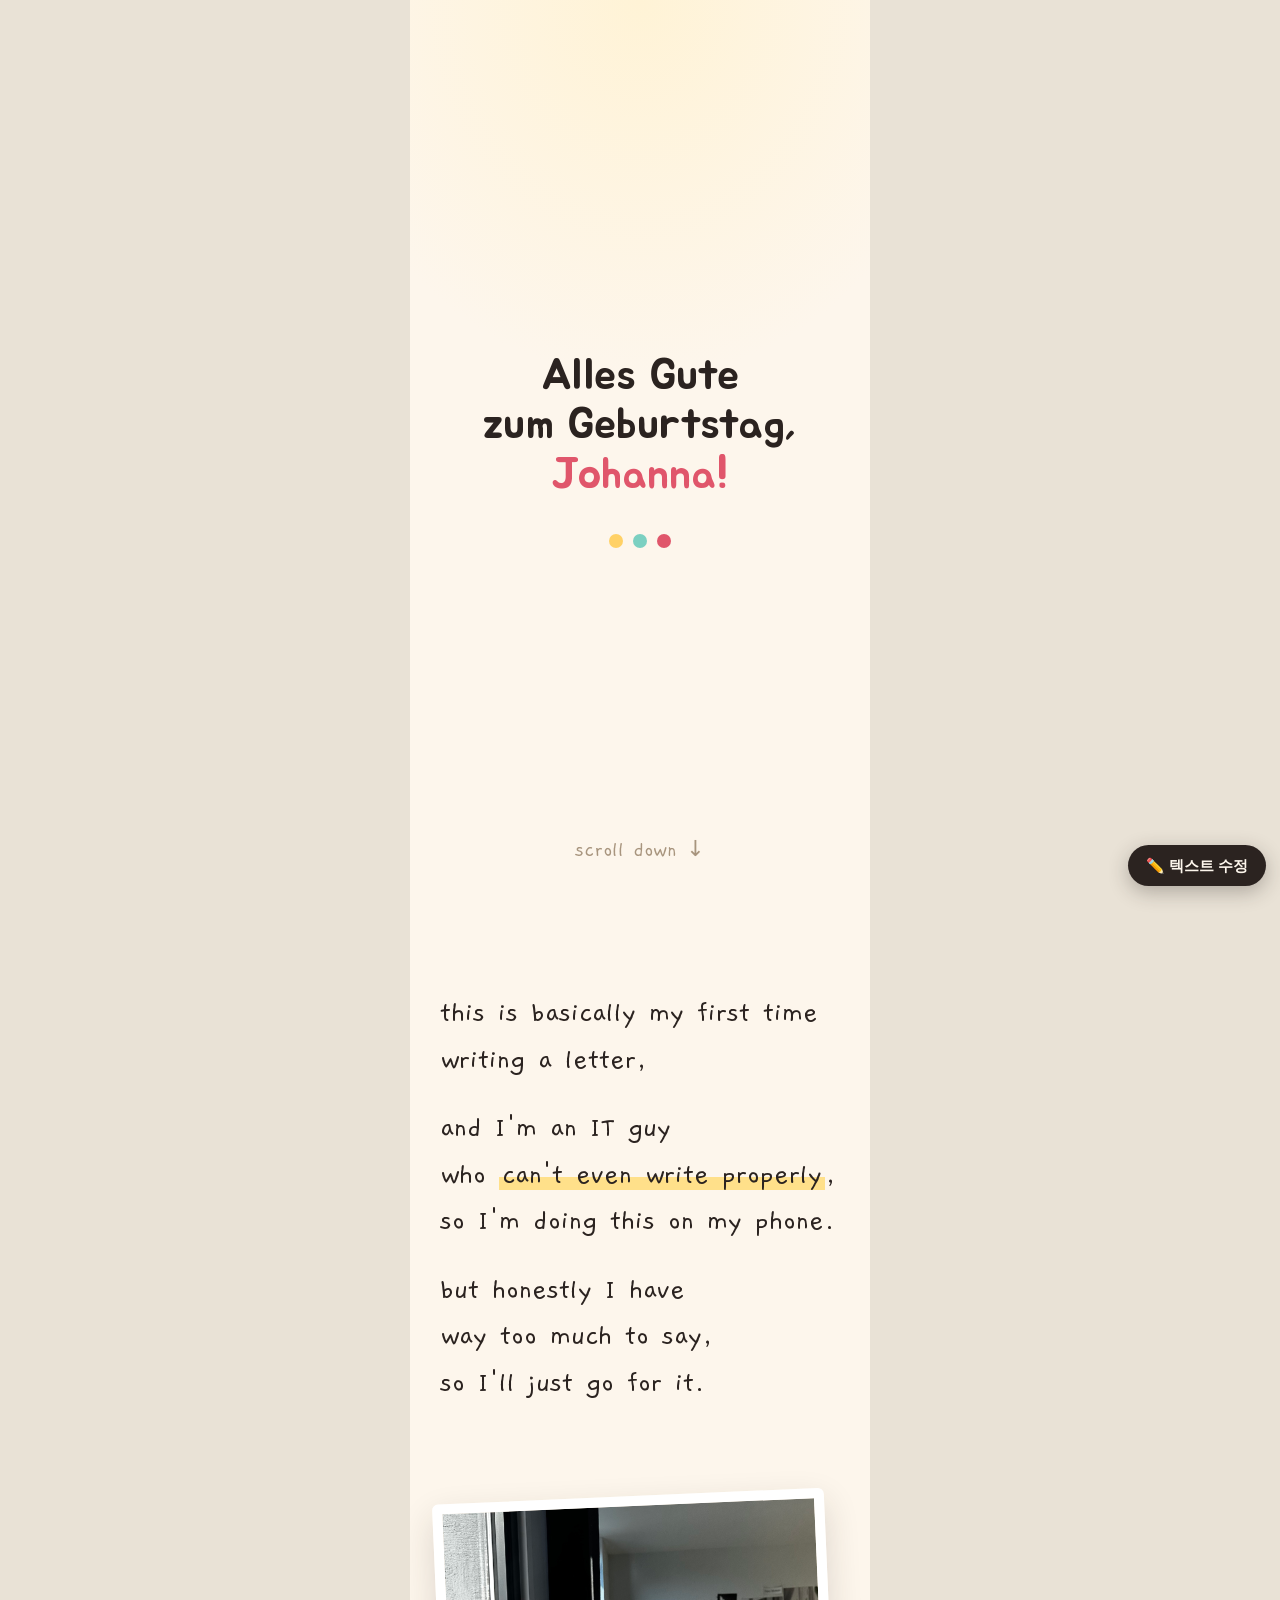
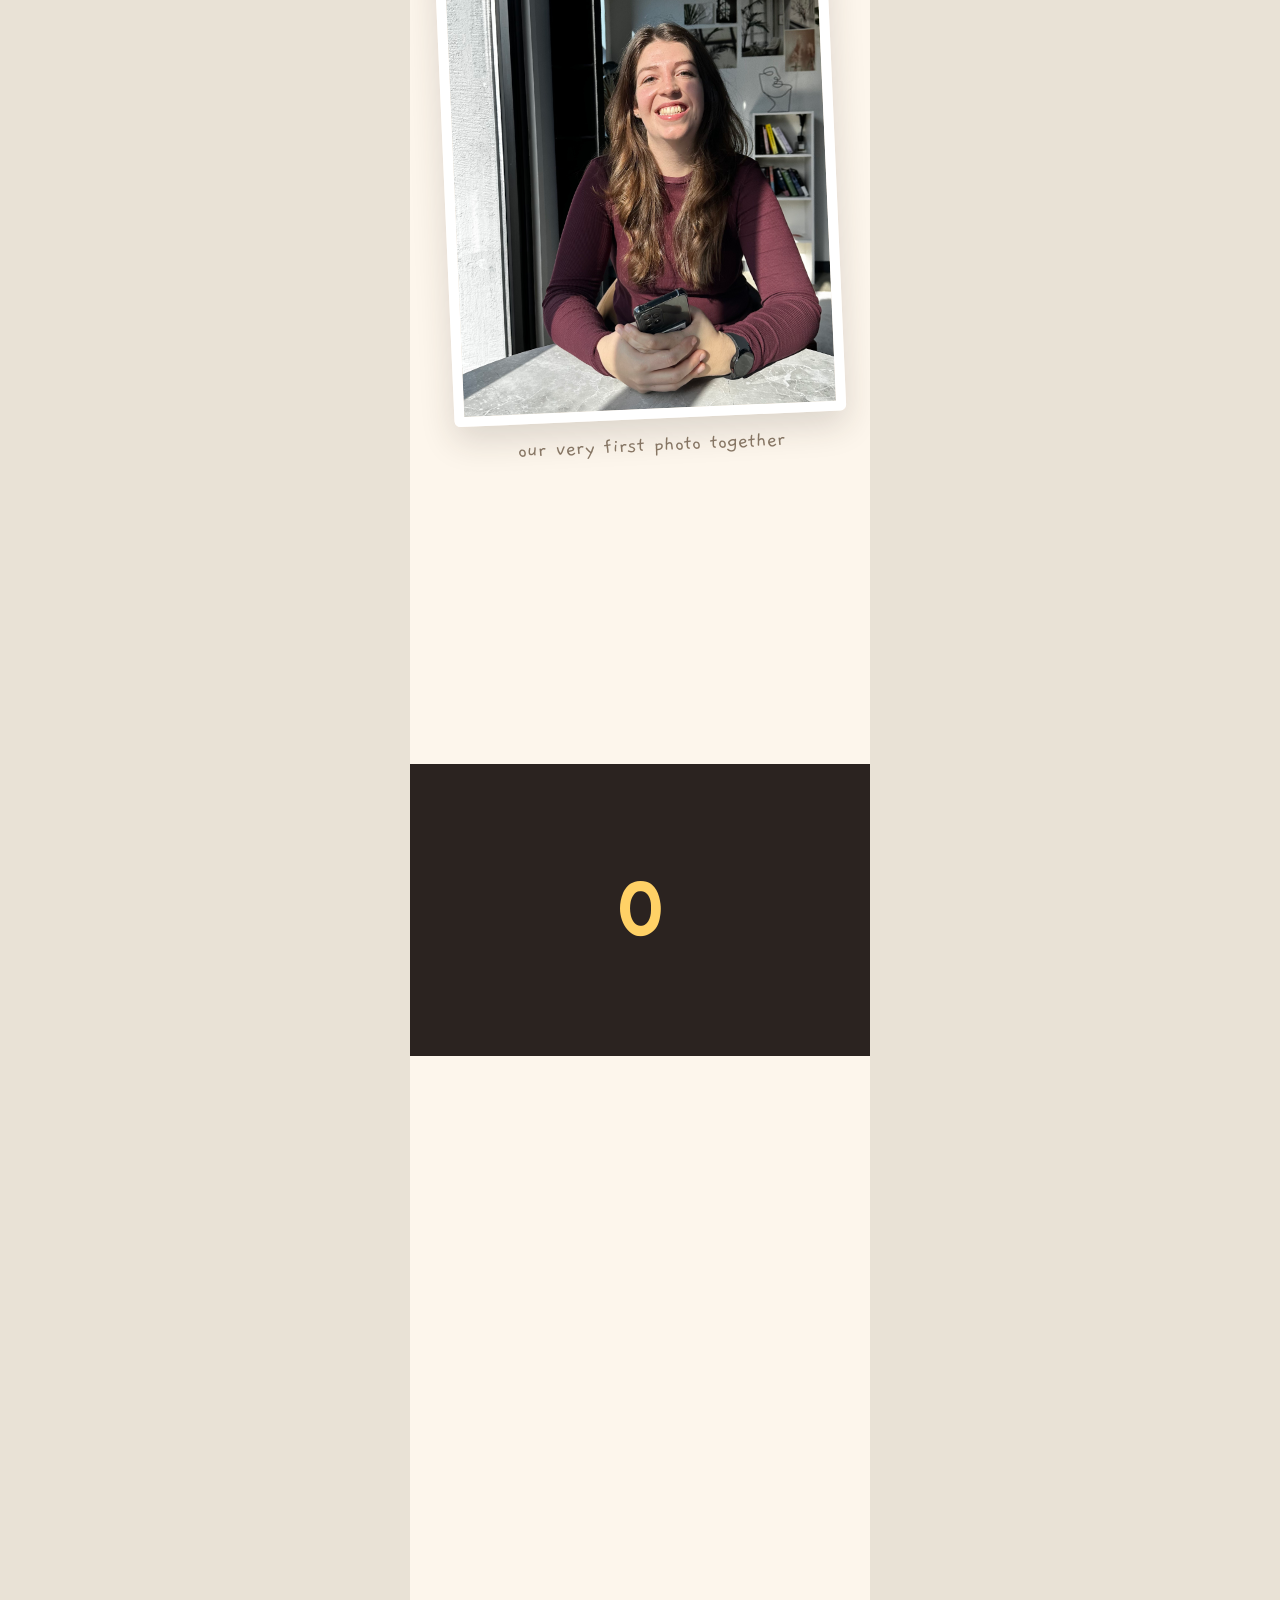
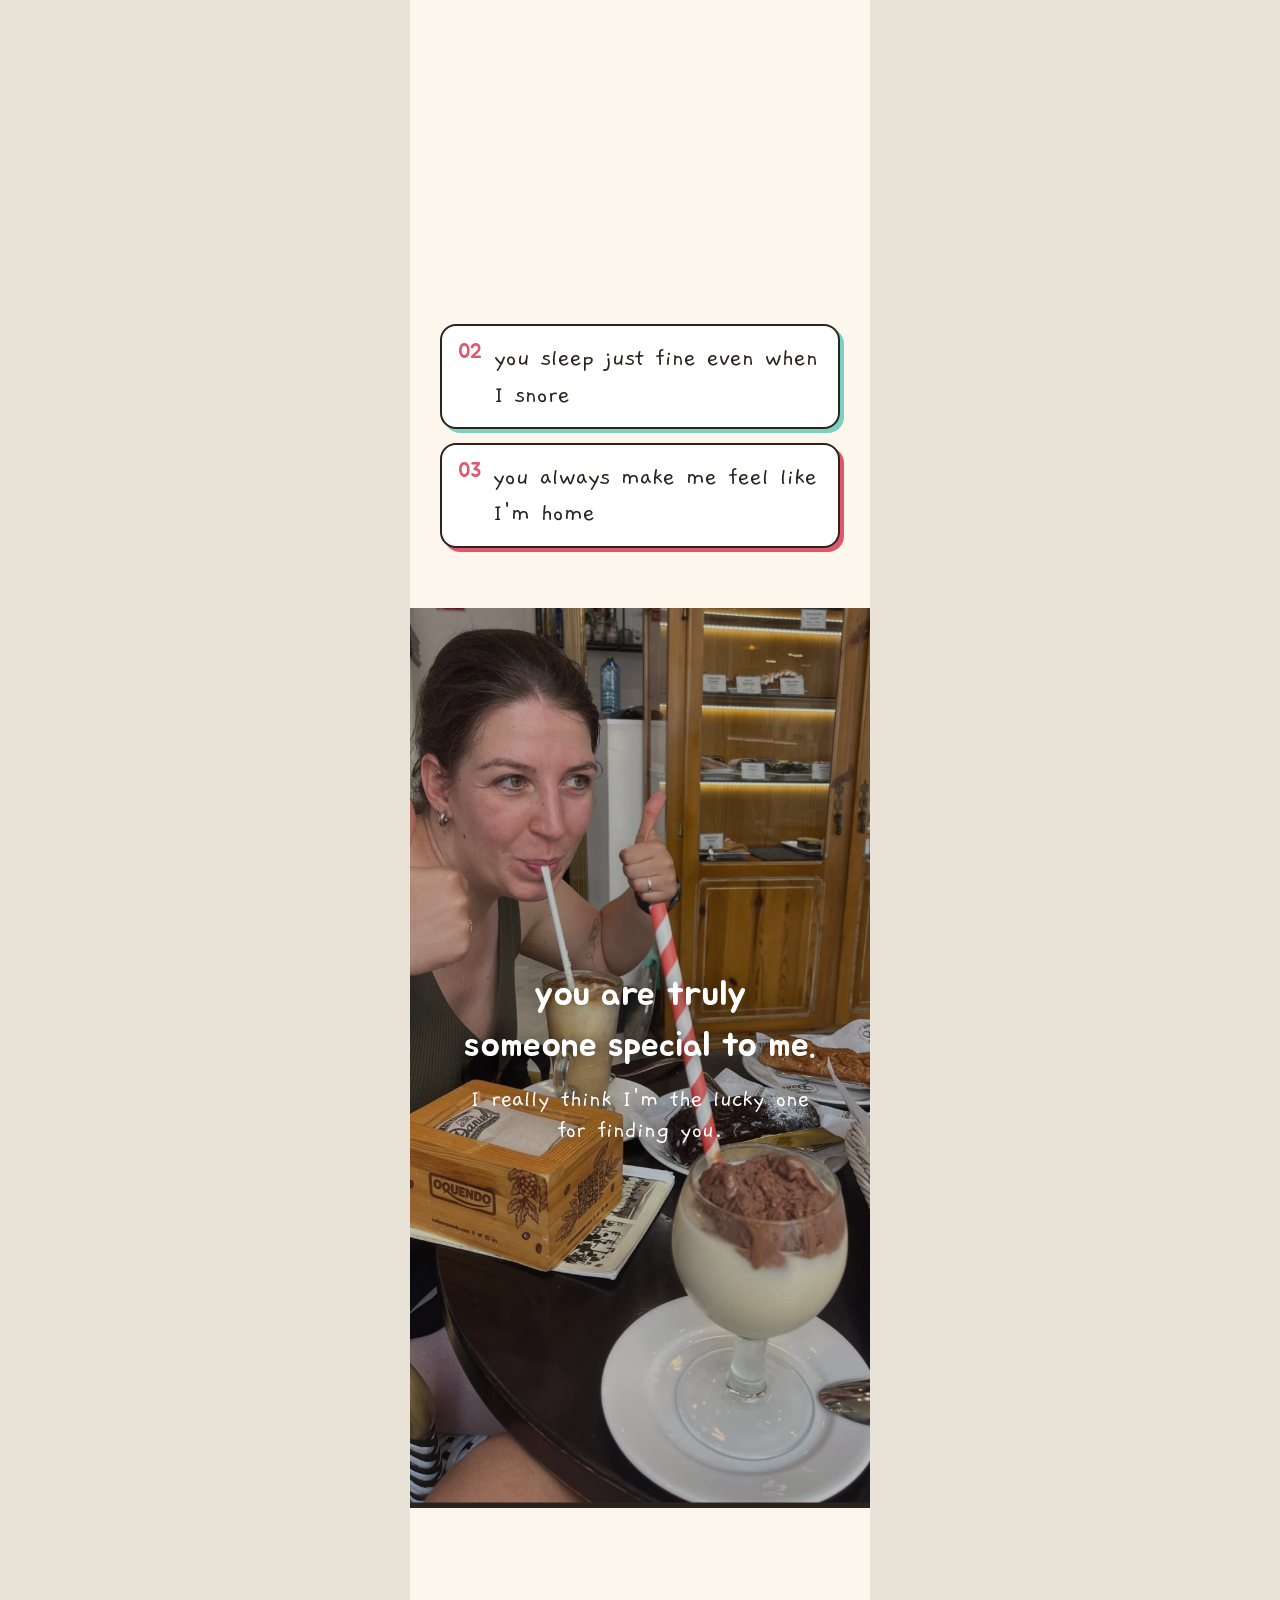
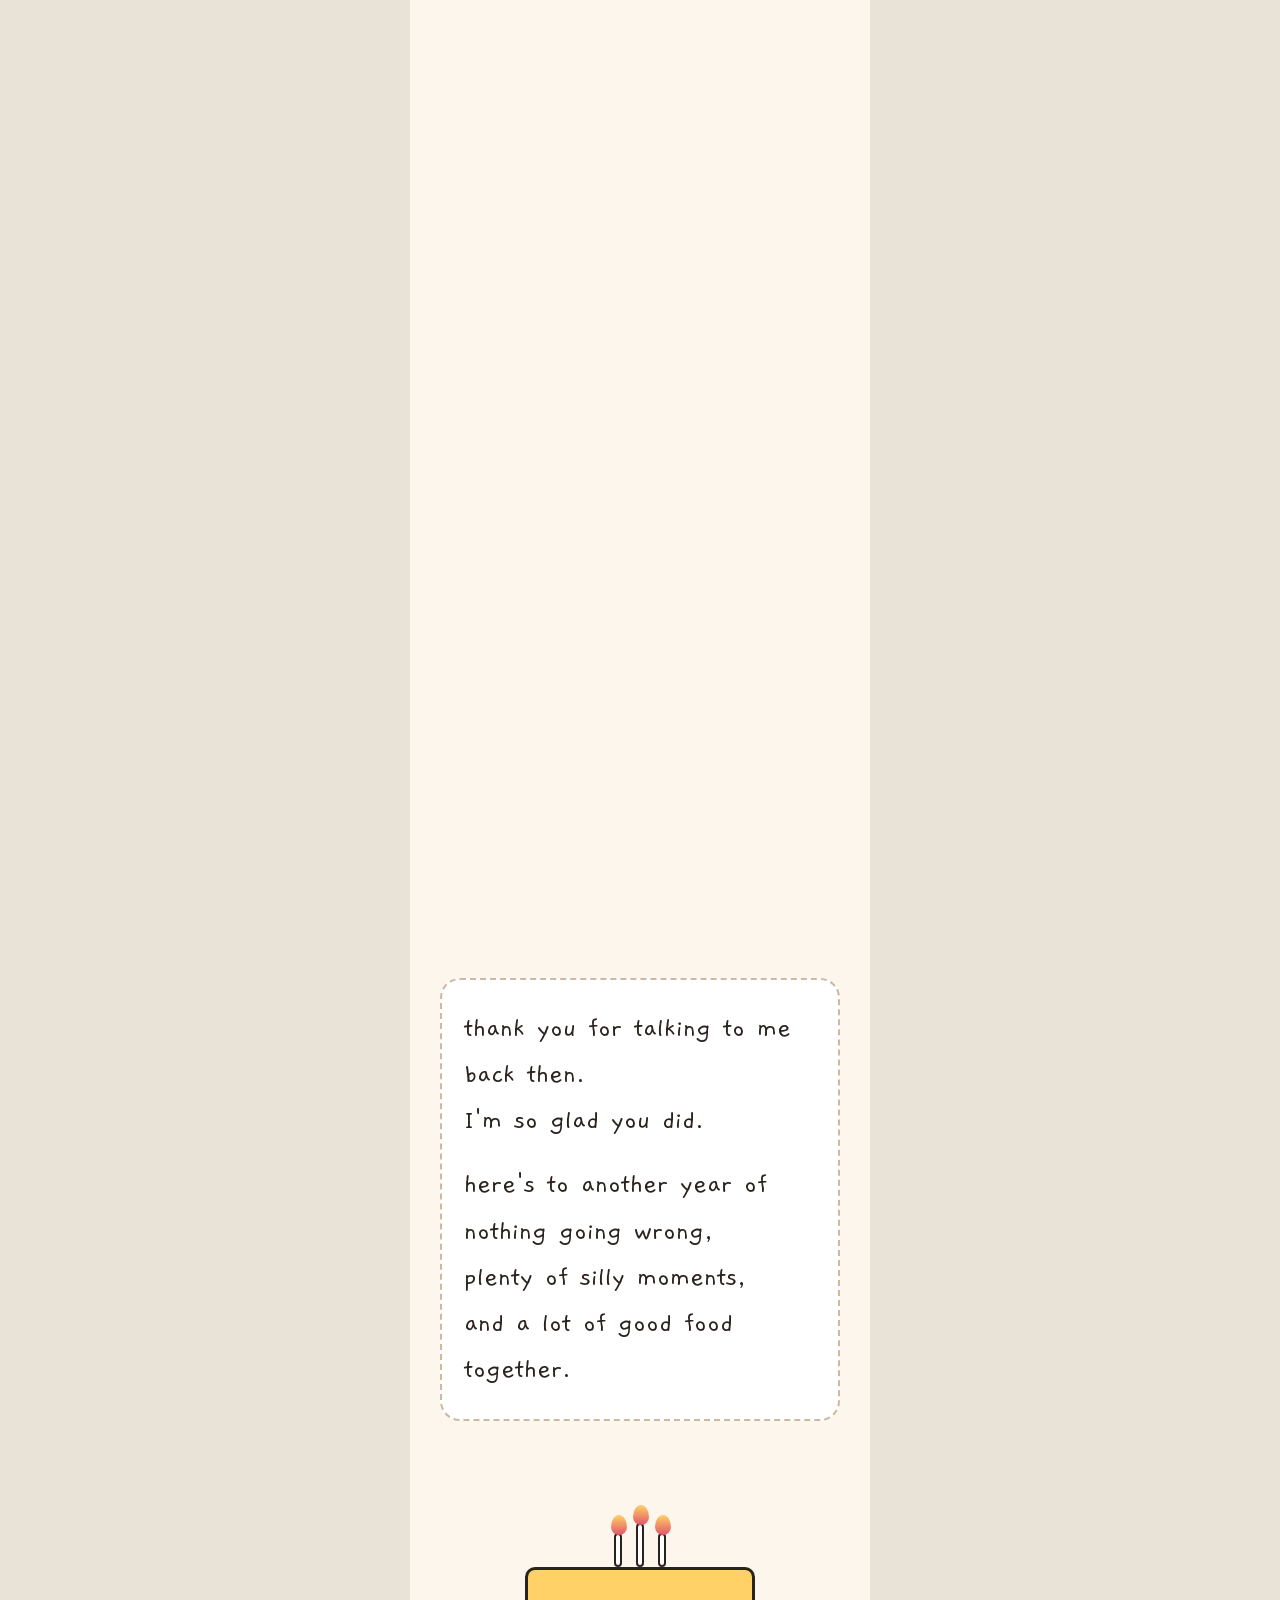
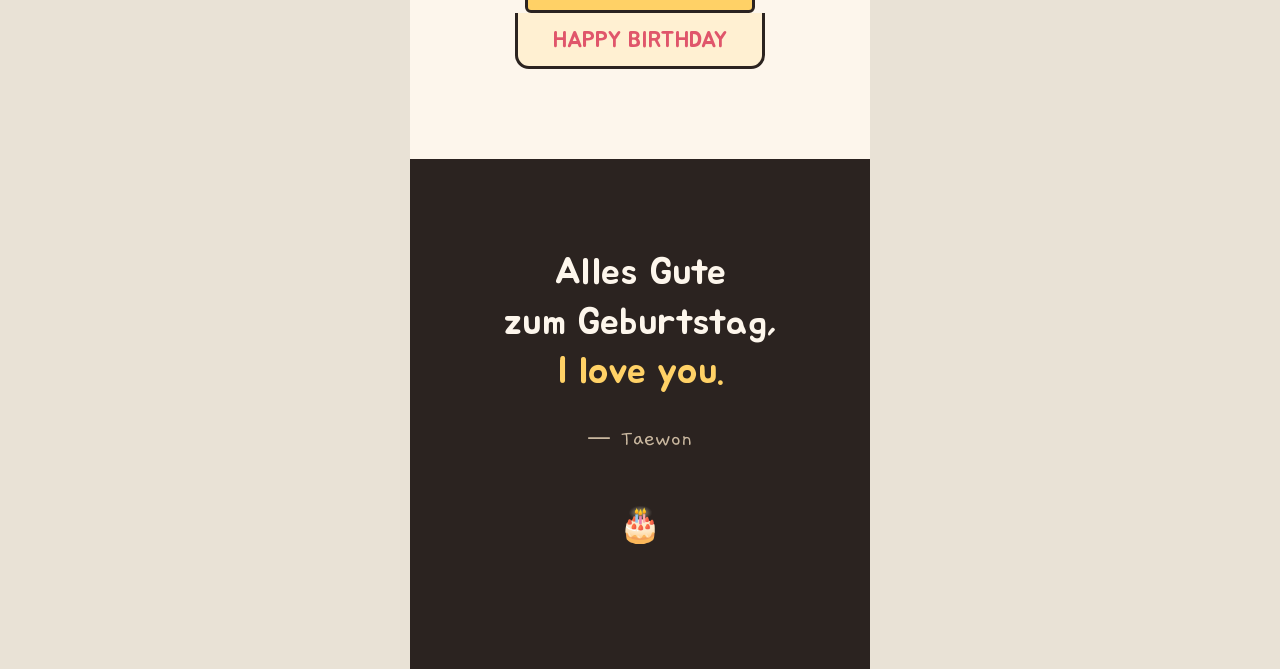
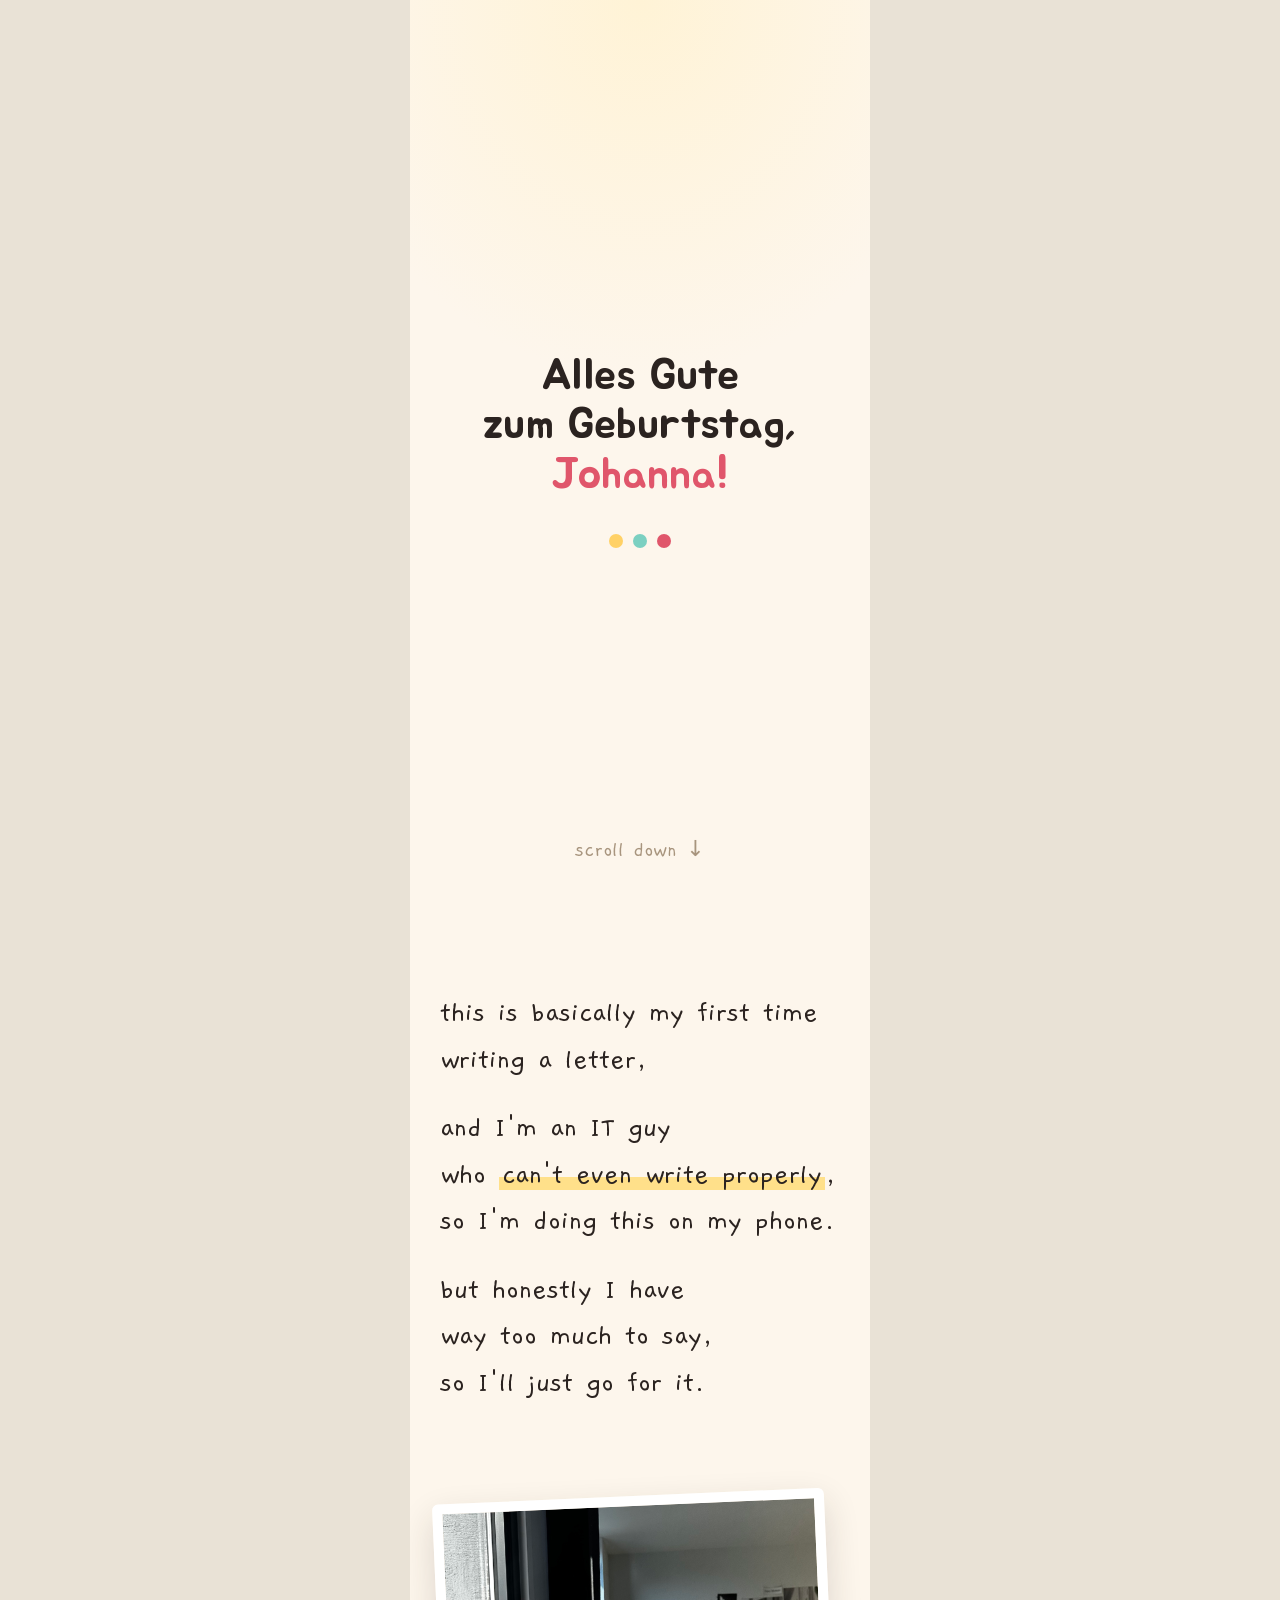
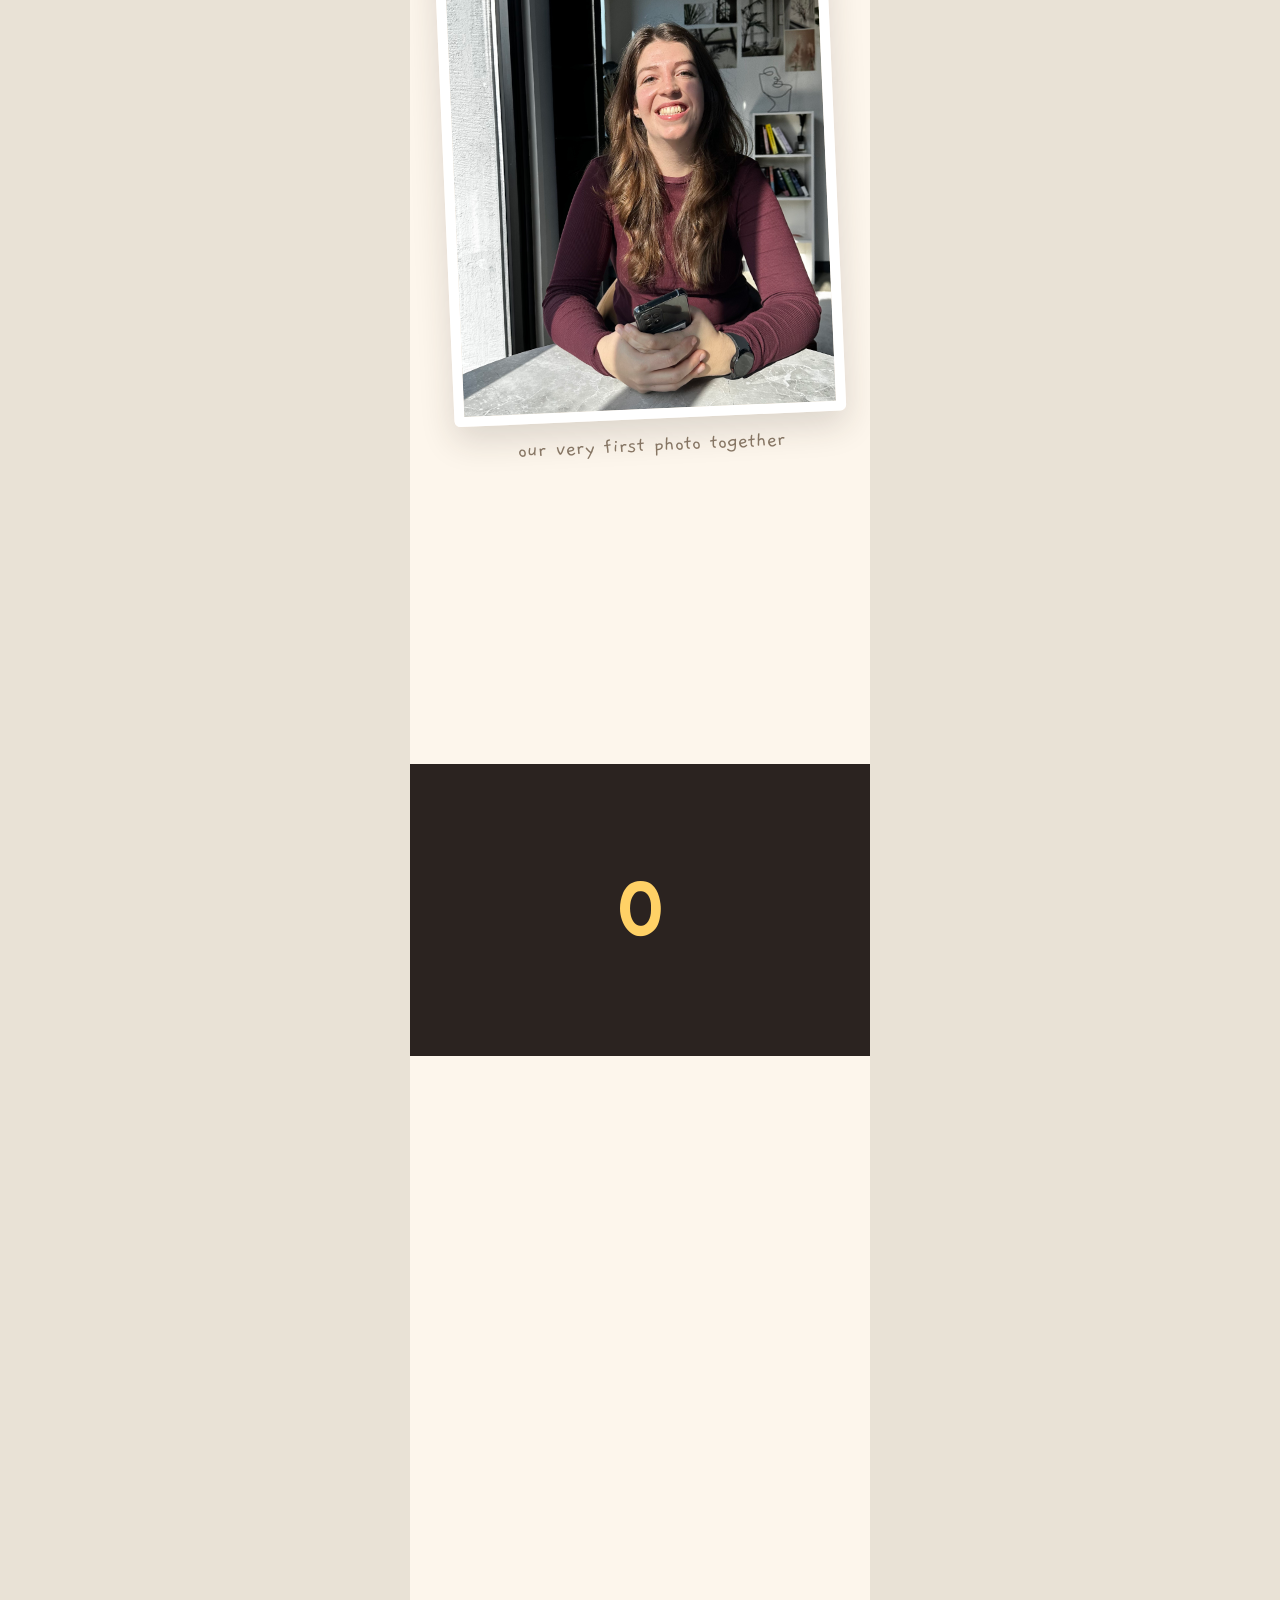
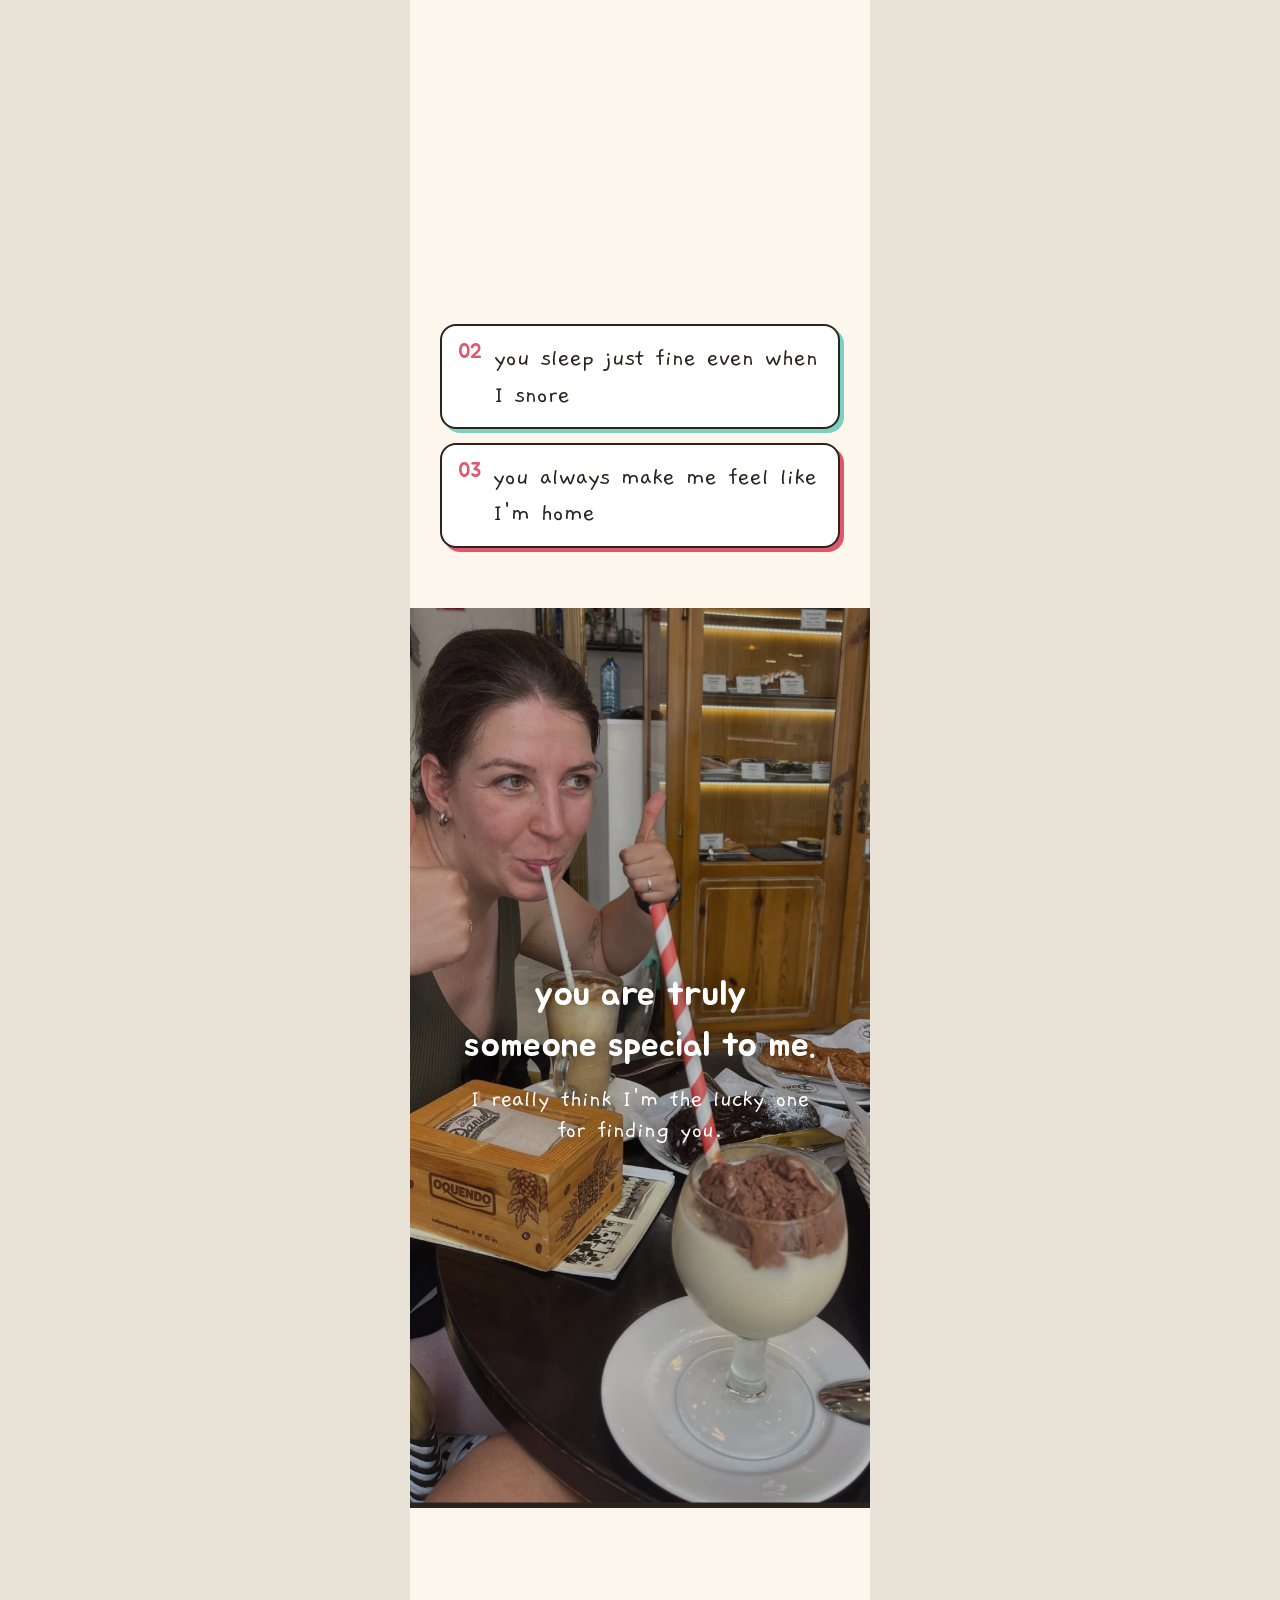
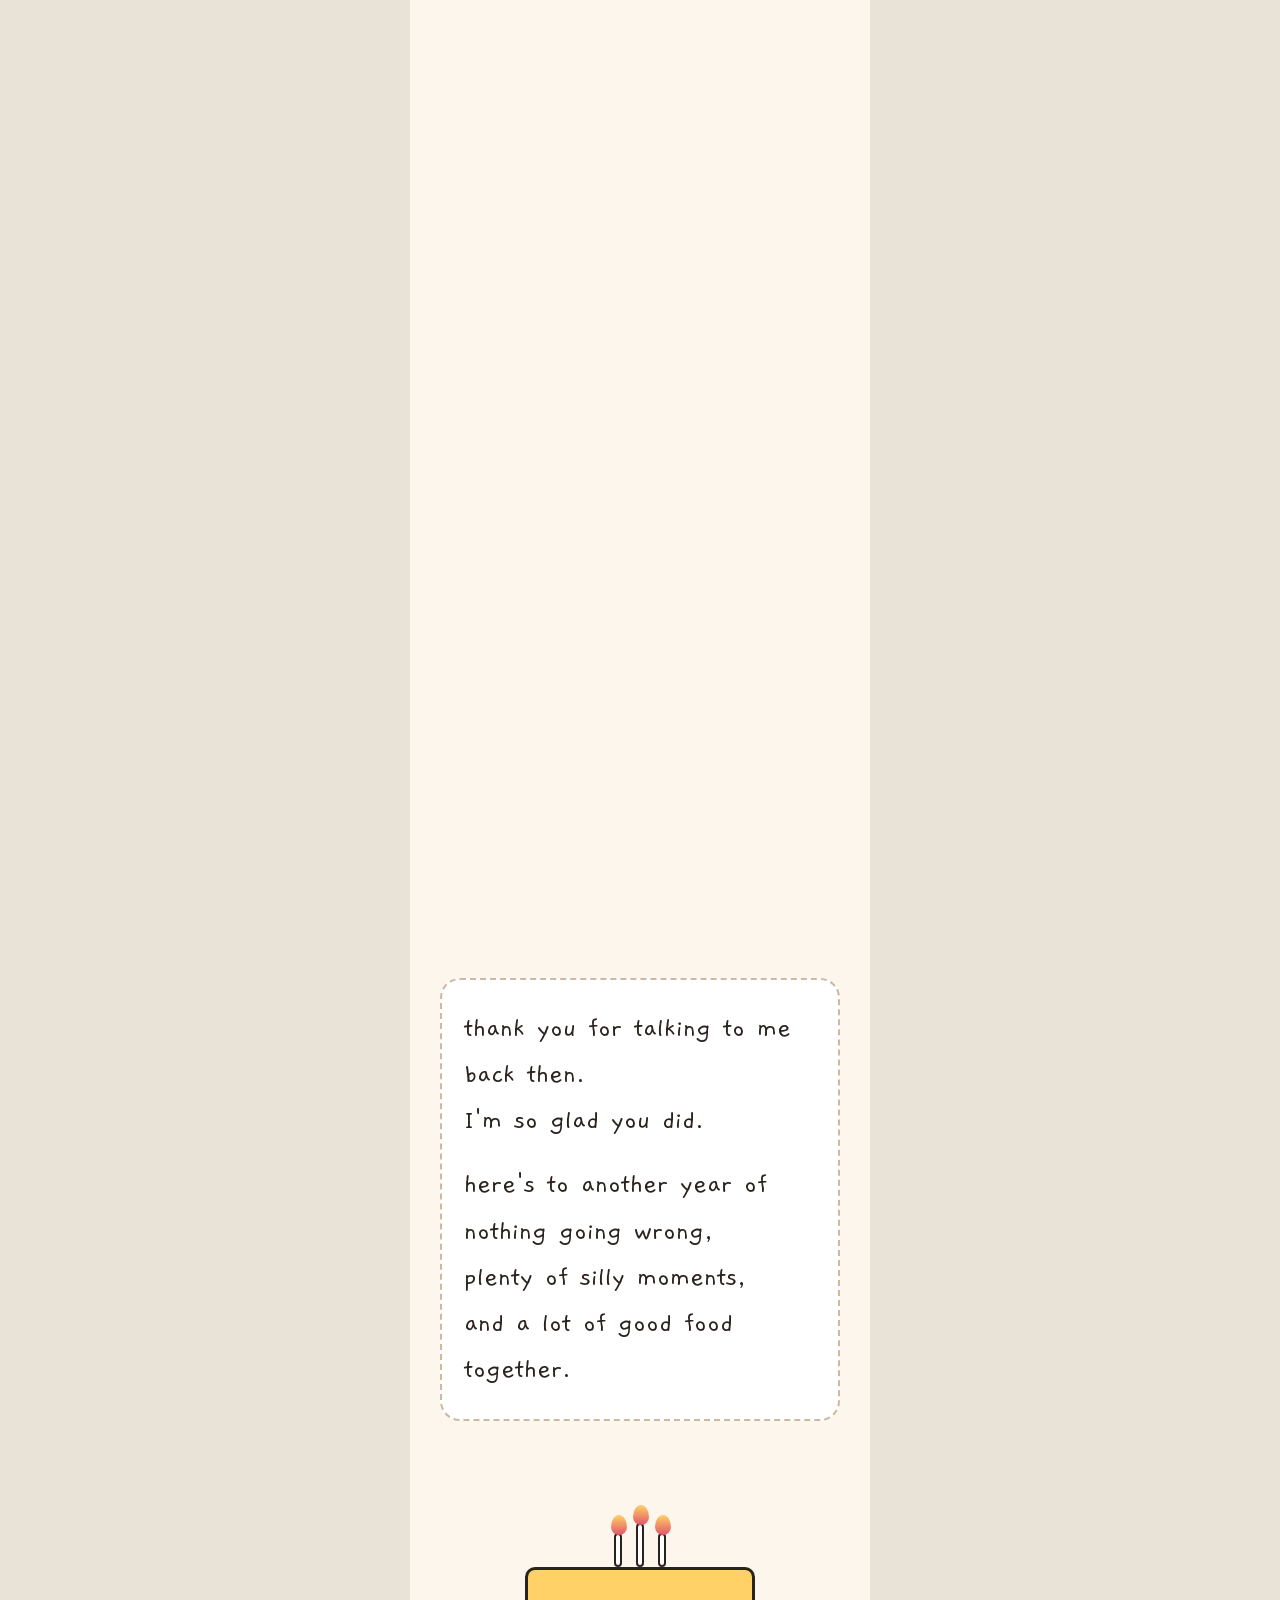
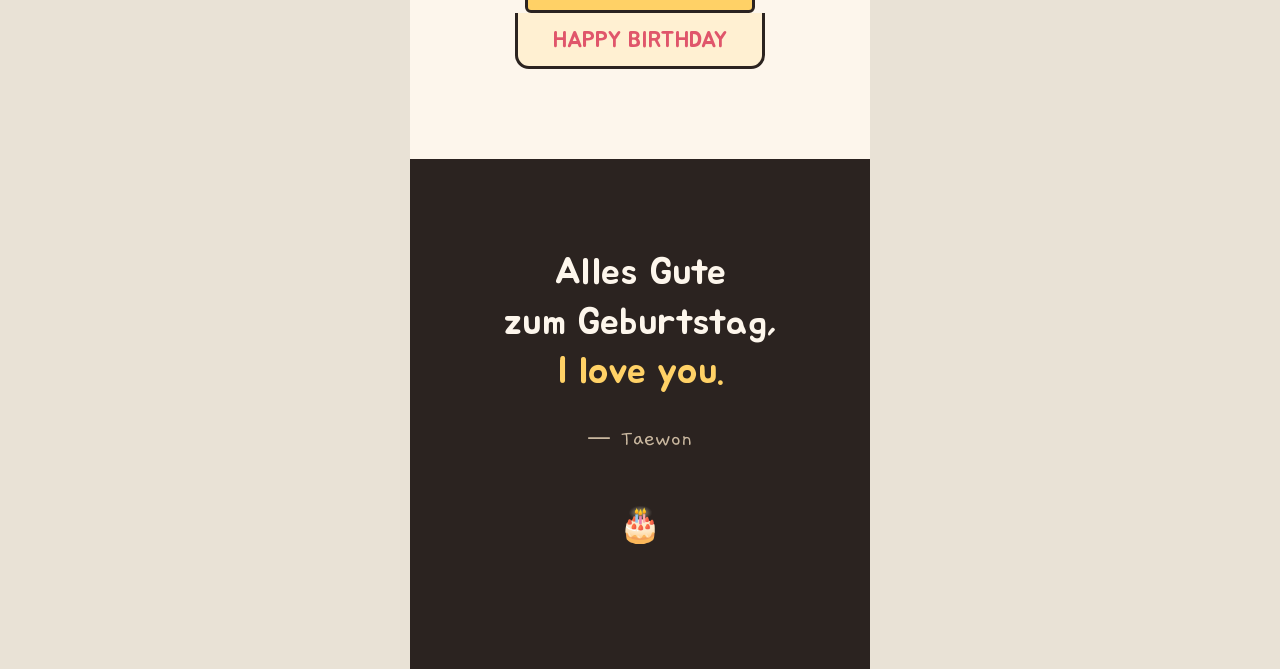
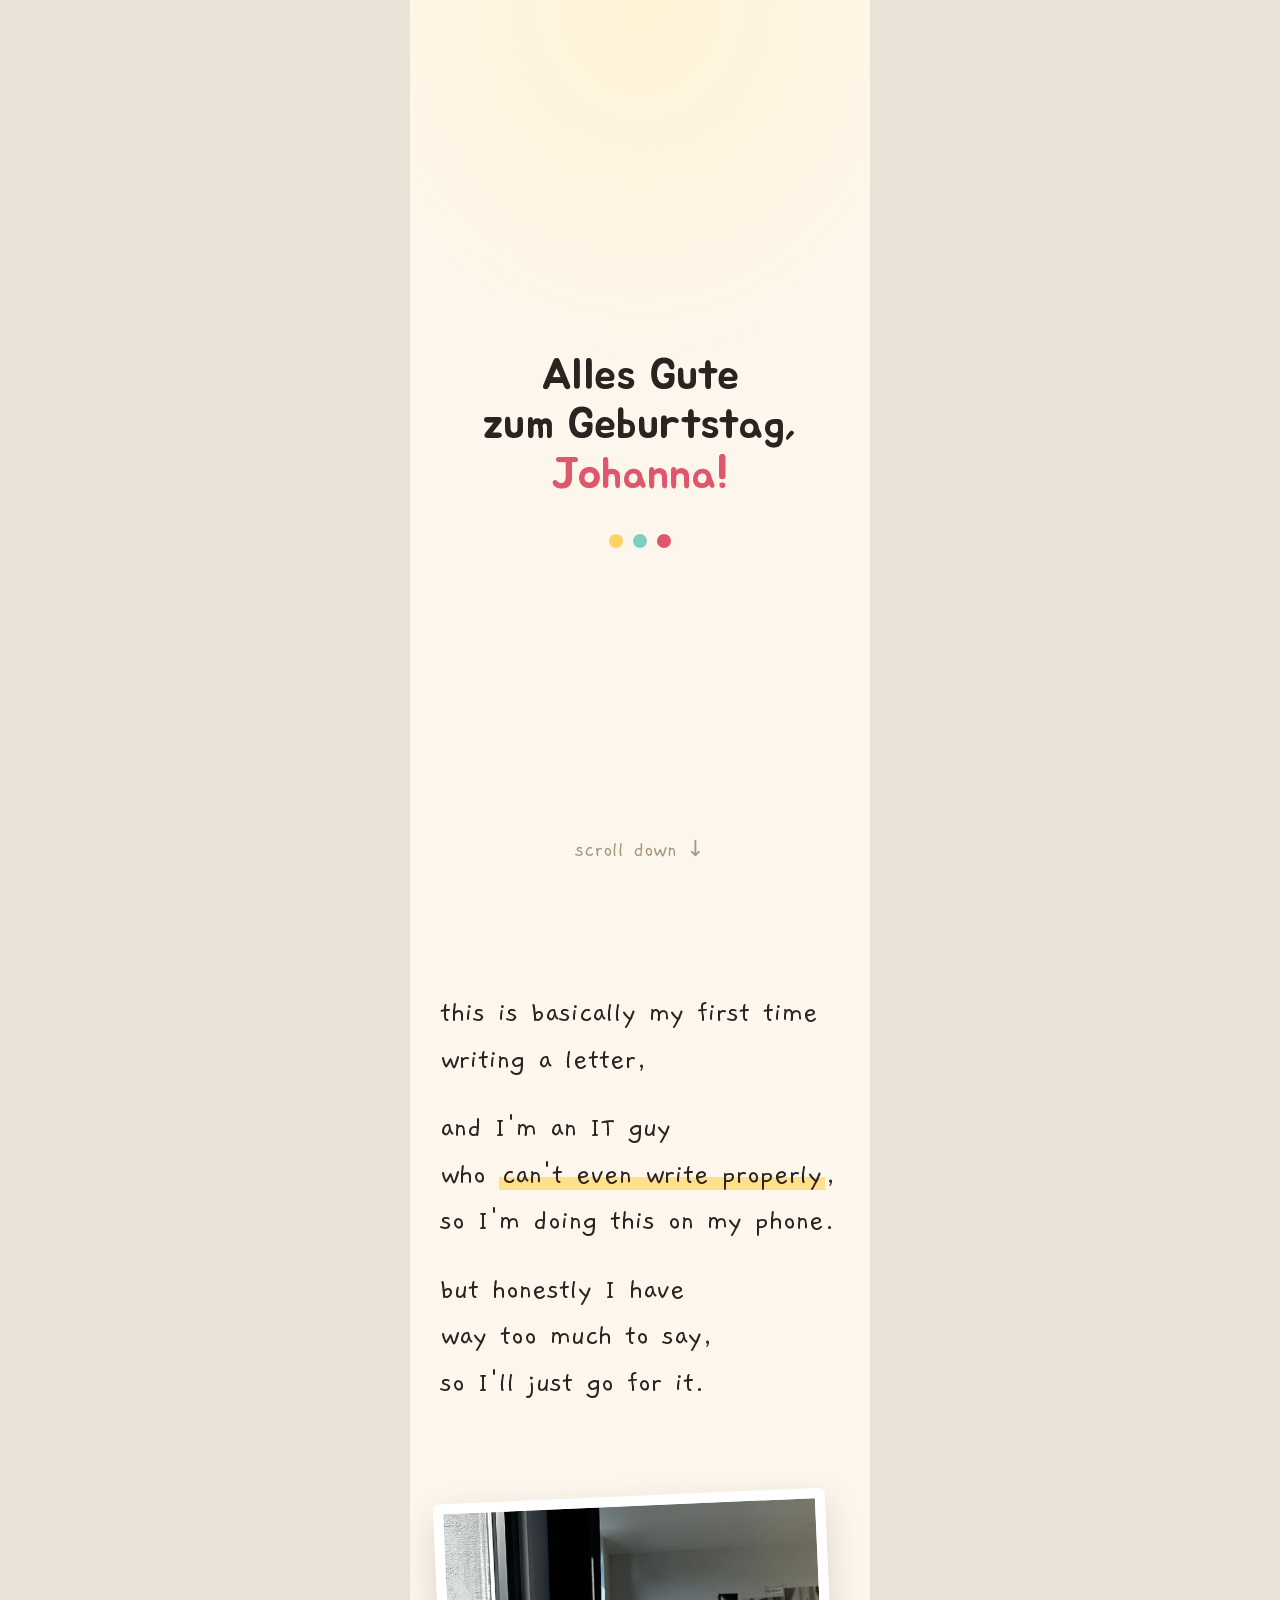
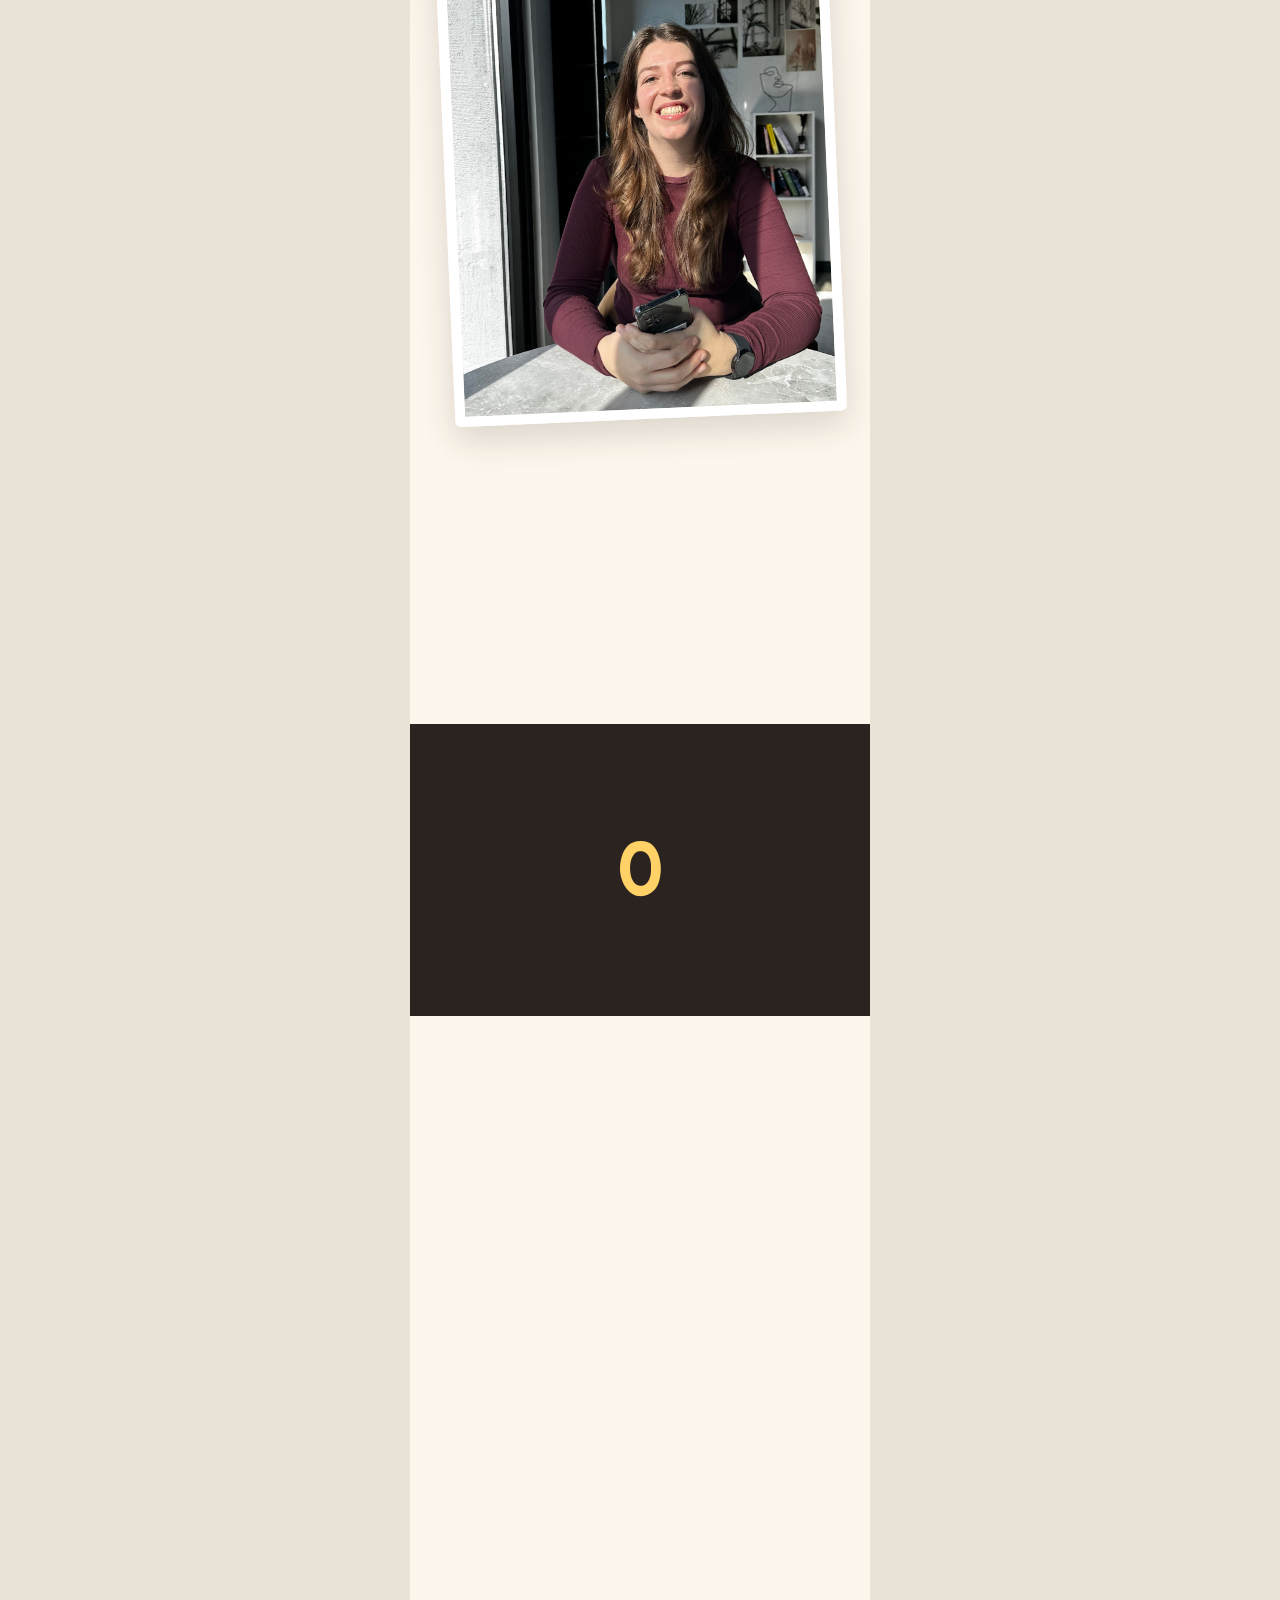
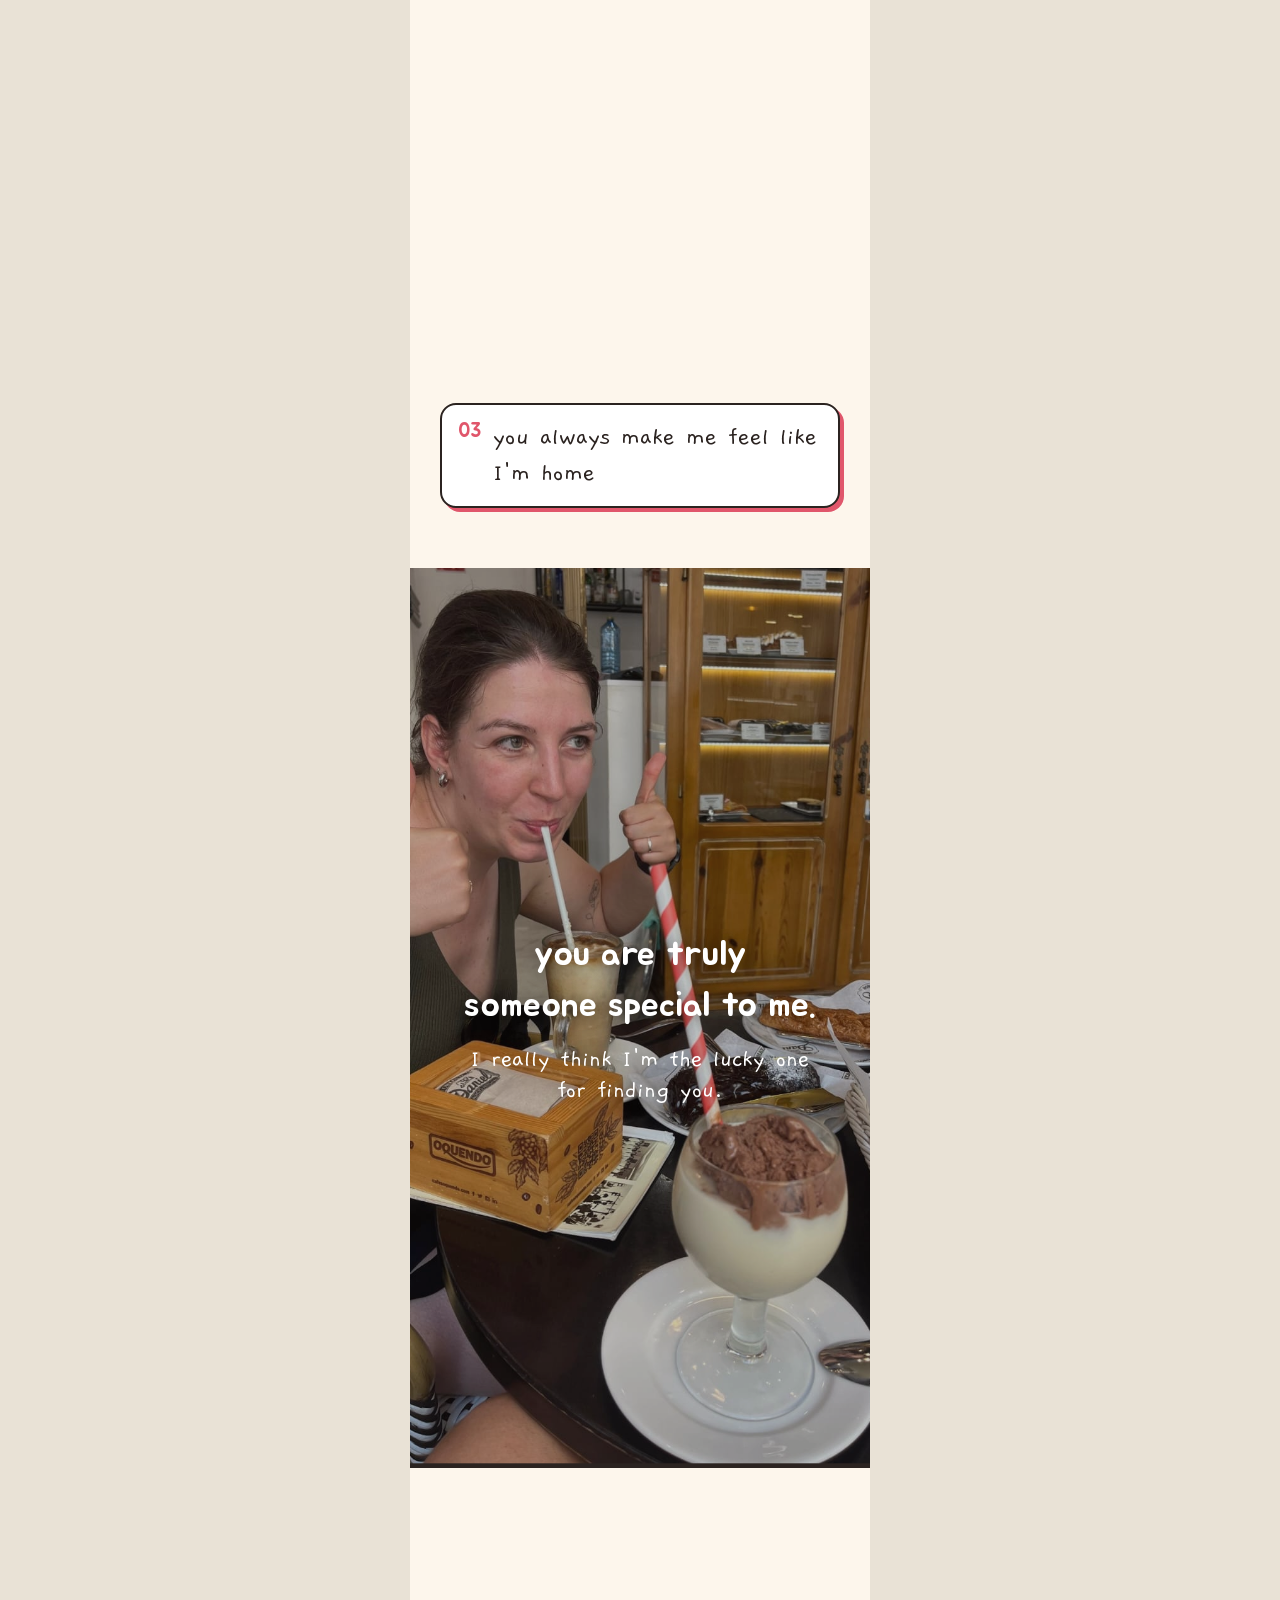
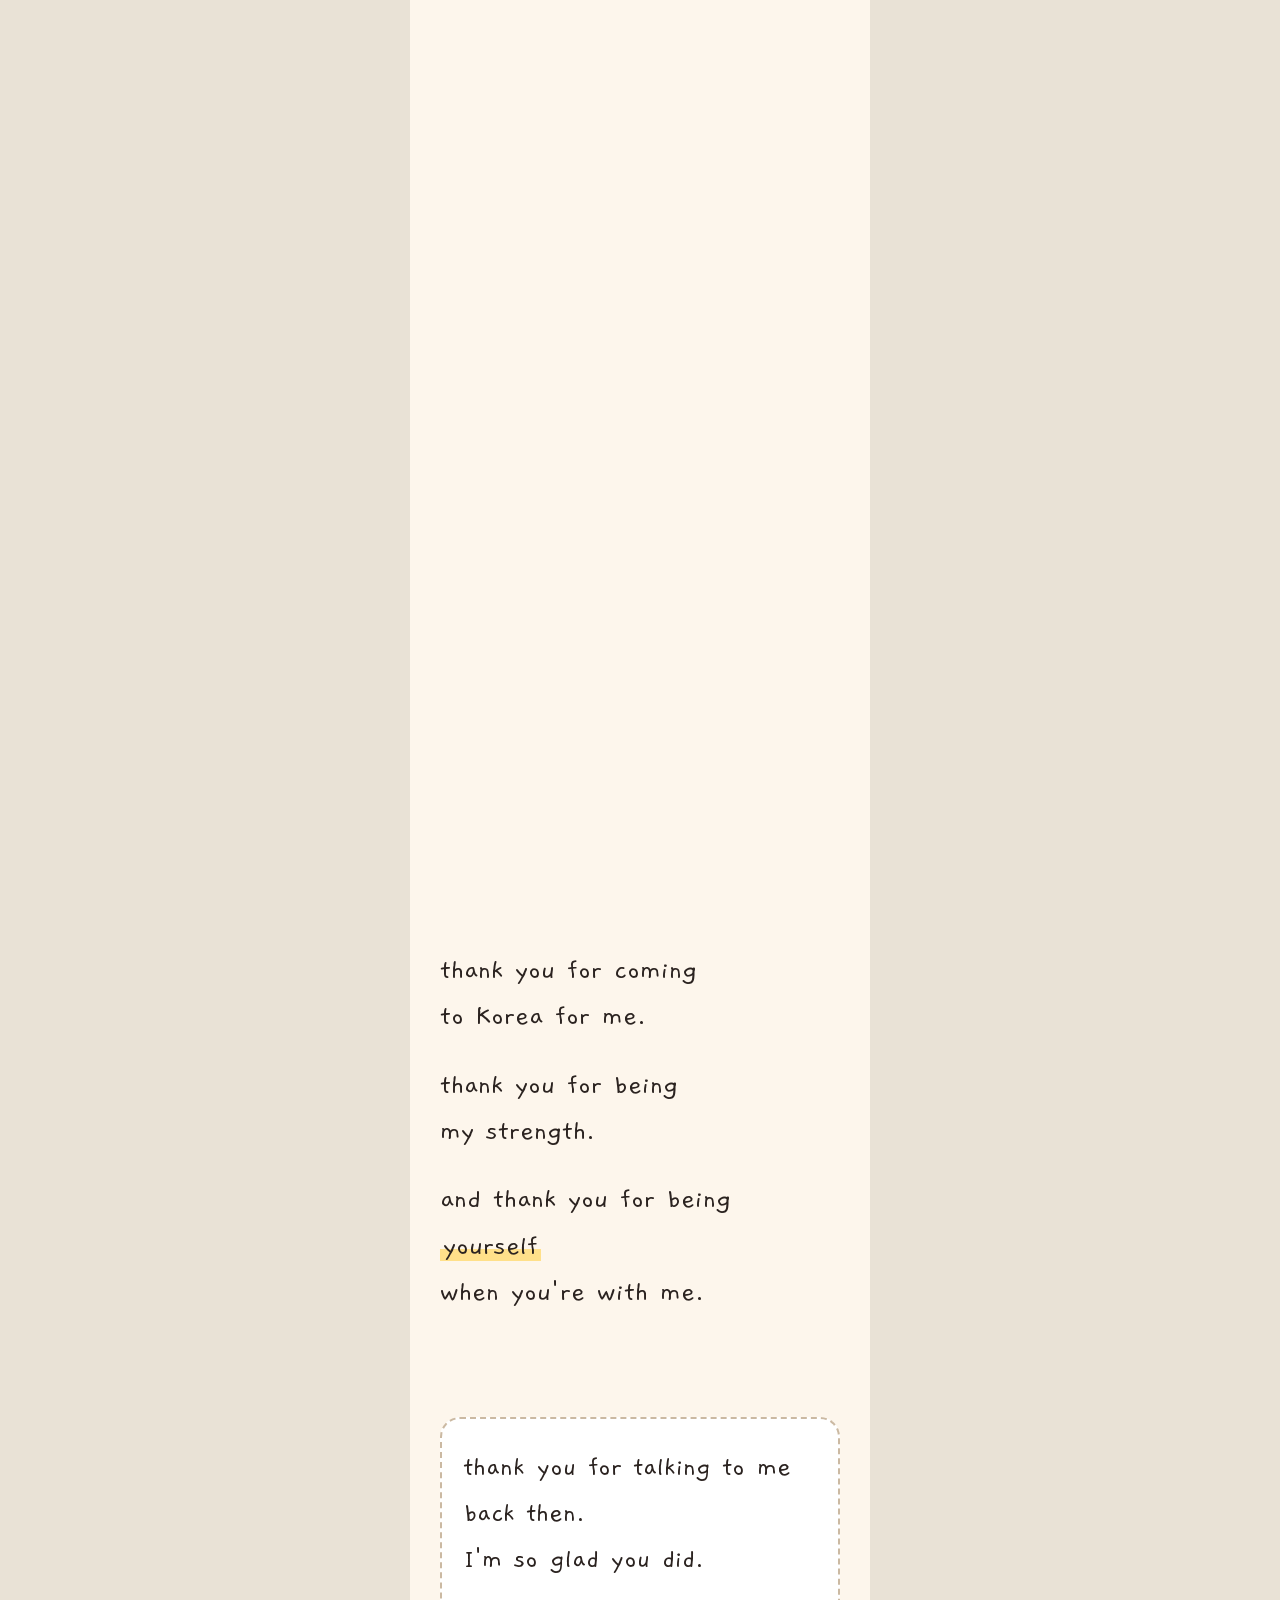
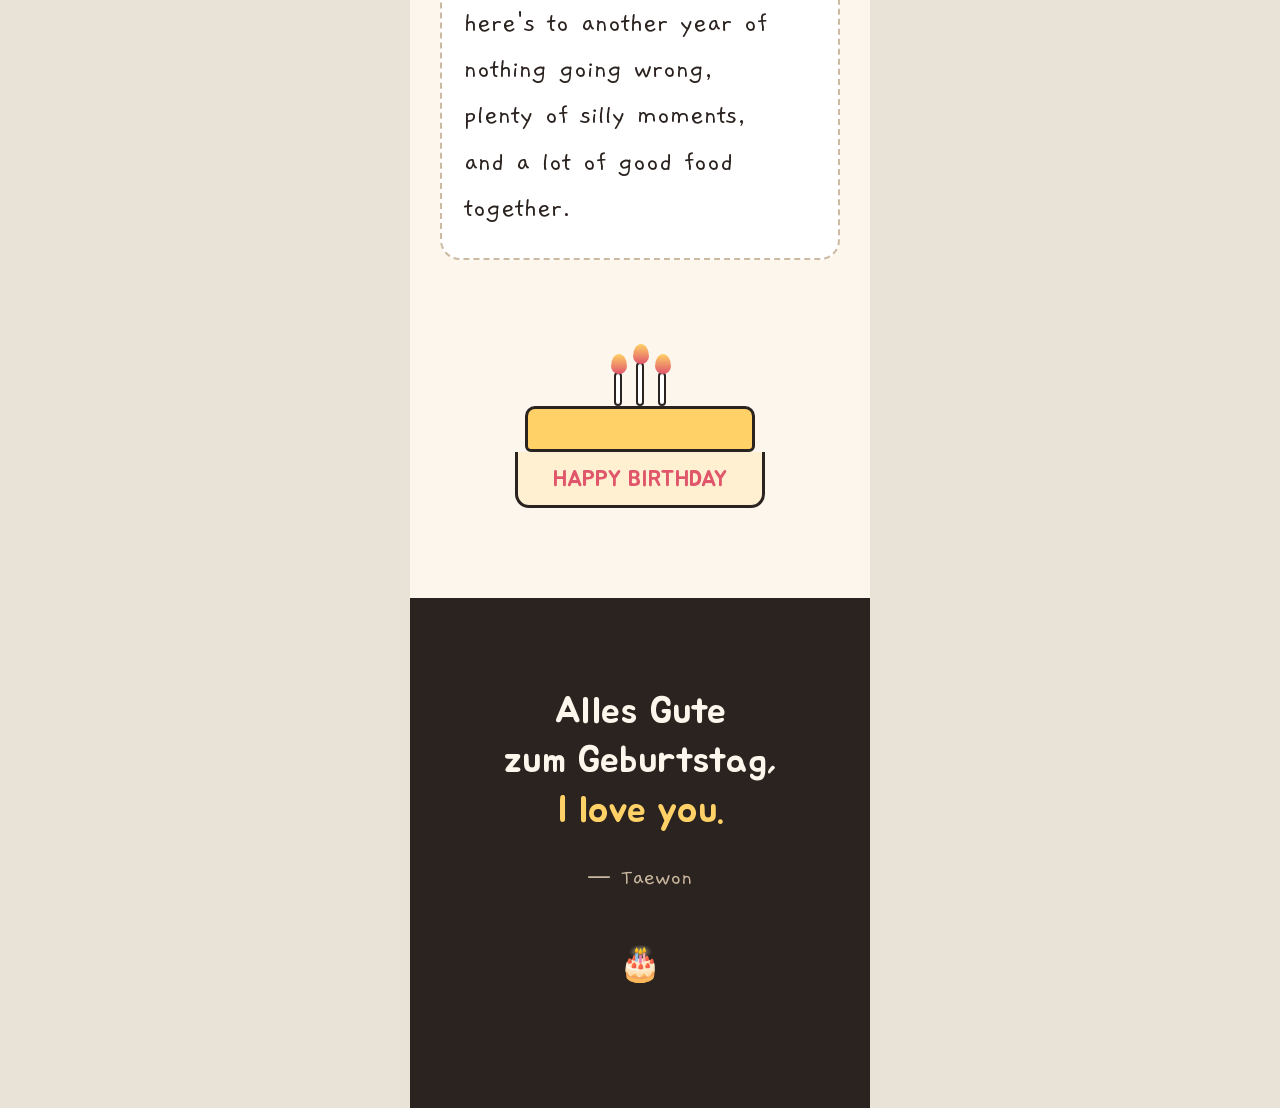
